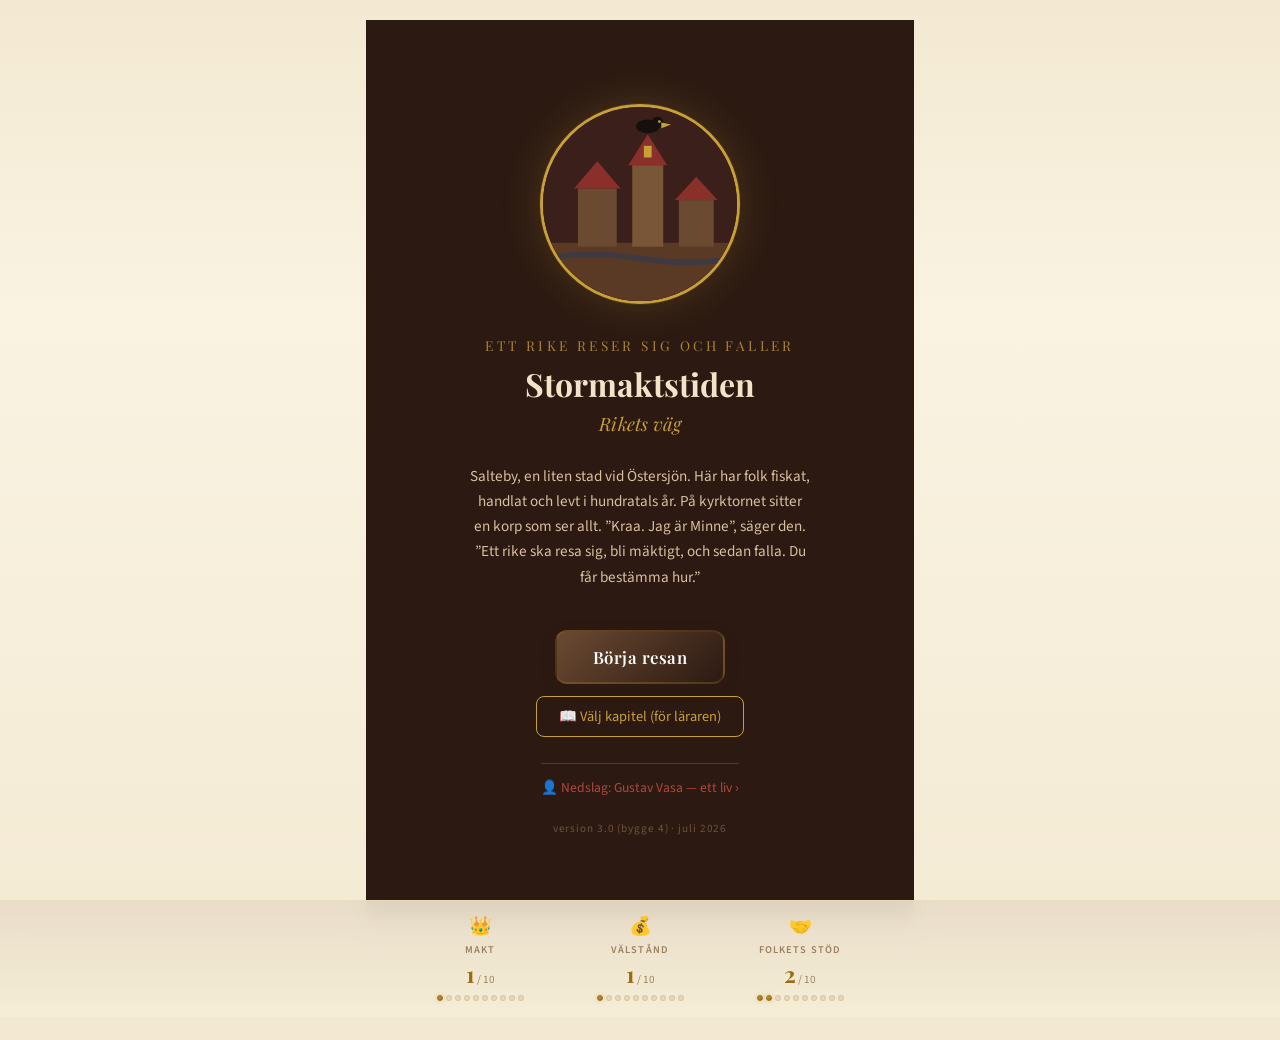
==== index.html @ e75ff9c8 "Speltest-feedback 1/2: ta bort minispels-resursbonus (fixar att man kunde maxa allt) + ta bort Avtry" ====
<!DOCTYPE html>
<html lang="sv">
<head>
<meta charset="UTF-8">
<meta name="viewport" content="width=device-width, initial-scale=1.0, maximum-scale=1.0, user-scalable=no">
<title>Stormaktstiden &mdash; Rikets v&auml;g</title>

<link rel="preconnect" href="https://fonts.googleapis.com">
<link rel="preconnect" href="https://fonts.gstatic.com" crossorigin>
<link href="https://fonts.googleapis.com/css2?family=Playfair+Display:ital,wght@0,400;0,600;0,700;1,400&family=Source+Sans+3:ital,wght@0,300;0,400;0,600;0,700;1,400&family=Caveat:wght@400;500;600;700&display=swap" rel="stylesheet">

<style>
/* ============================================
   CSS CUSTOM PROPERTIES
   ============================================ */
:root {
  --parchment: #f3e9d2;
  --parchment-light: #faf3e2;
  --parchment-dark: #e6d8ba;
  --gold: #9a6b12;
  --gold-light: #c8a038;
  --copper: #8b2f2a;
  --copper-light: #b0473f;
  --moss: #3a5a34;
  --moss-light: #567d4a;
  --navy: #3a1f1a;
  --navy-light: #5a2f28;
  --brown-dark: #2c1a12;
  --brown-medium: #6b4a32;
  --brown-light: #9a8060;
  --card-bg: rgba(255, 255, 255, 0.45);
  --card-border: rgba(90, 47, 40, 0.18);
  --shadow-soft: rgba(44, 26, 18, 0.08);
  --shadow-medium: rgba(44, 26, 18, 0.15);
  --font-headline: 'Playfair Display', Georgia, serif;
  --font-body: 'Source Sans 3', 'Segoe UI', sans-serif;
}

/* ============================================
   GLOBAL RESET & BASE
   ============================================ */
*, *::before, *::after { box-sizing: border-box; margin: 0; padding: 0; }
html { scroll-behavior: smooth; }
body {
  font-family: var(--font-body);
  background: linear-gradient(180deg, var(--parchment) 0%, var(--parchment-light) 30%, var(--parchment) 100%);
  min-height: 100vh;
  color: var(--brown-dark);
  -webkit-font-smoothing: antialiased;
  overflow-x: hidden;
}

/* ============================================
   PROGRESS BAR
   ============================================ */
.progress-bar {
  position: fixed;
  top: 0;
  left: 0;
  height: 4px;
  background: linear-gradient(to right, var(--moss), var(--gold), var(--copper));
  z-index: 100;
  transition: width 0.6s cubic-bezier(0.25, 1, 0.5, 1);
  box-shadow: 0 0 8px rgba(139, 105, 20, 0.3);
}

/* ============================================
   PAGE TURN OVERLAY
   ============================================ */
.page-turn-overlay {
  position: fixed; top: 0; left: 0; width: 100%; height: 100%;
  background: linear-gradient(135deg, var(--parchment-dark) 0%, var(--parchment) 50%, var(--parchment-light) 100%);
  z-index: 50; opacity: 0; pointer-events: none;
  transition: opacity 0.3s ease;
}
.page-turn-overlay.active { opacity: 1; pointer-events: all; }

/* ============================================
   GAME CONTAINER
   ============================================ */
.game-container {
  max-width: 580px;
  margin: 0 auto;
  padding: 20px 16px 120px;
  position: relative;
}

/* ============================================
   SCREENS
   ============================================ */
.screen {
  display: none; opacity: 0;
  transition: opacity 0.5s ease;
}
.screen.active { display: block; }
.screen.active.visible { opacity: 1; }

/* ============================================
   TITLE SCREEN
   ============================================ */
.title-screen { text-align: center; padding: 20px 0 40px; }
.title-icon { margin-bottom: 16px; }
.title-icon svg { max-width: 280px; height: auto; }
.title-ornament {
  width: 60px; height: 2px; margin: 12px auto;
  background: linear-gradient(to right, transparent, var(--gold), transparent);
}
.game-title {
  font-family: var(--font-headline); font-size: clamp(2.2rem, 8vw, 3.2rem);
  font-weight: 700; color: var(--brown-dark); letter-spacing: 0.04em; margin-bottom: 4px;
}
.game-subtitle {
  font-family: var(--font-headline); font-size: clamp(1rem, 3vw, 1.25rem);
  font-weight: 400; font-style: italic; color: var(--brown-medium); margin-bottom: 20px;
}
.chapter-label {
  font-family: var(--font-headline); font-size: 1.05rem; font-weight: 600;
  color: var(--gold); letter-spacing: 0.06em; margin-bottom: 6px;
}
.chapter-label-finale {
  font-family: var(--font-headline); font-size: 1.15rem; font-weight: 700;
  color: var(--gold); letter-spacing: 0.06em; margin-bottom: 6px;
}
.chapter-title-dramatic {
  font-family: var(--font-headline); font-size: clamp(1.3rem, 4vw, 1.7rem);
  font-weight: 700; color: var(--brown-dark); margin-bottom: 4px;
}
.chapter-year {
  font-family: var(--font-headline); font-size: 0.95rem; font-weight: 400;
  font-style: italic; color: var(--brown-light); margin-bottom: 16px;
}
.intro-text {
  font-size: 1rem; line-height: 1.75; color: var(--brown-medium);
  text-align: left; margin-bottom: 24px; padding: 0 4px;
}
.coop-badge {
  display: inline-flex; align-items: center; gap: 8px;
  background: rgba(45, 80, 22, 0.08); border: 1px solid rgba(45, 80, 22, 0.2);
  border-radius: 20px; padding: 6px 16px; font-size: 0.85rem;
  font-weight: 600; color: var(--moss);
  margin-bottom: 20px;
}

/* ============================================
   BUTTONS
   ============================================ */
.btn-primary {
  display: inline-block; font-family: var(--font-headline);
  font-size: 1.05rem; font-weight: 600; color: white;
  background: linear-gradient(135deg, var(--brown-medium) 0%, var(--brown-dark) 100%);
  border: 2px solid rgba(139, 105, 20, 0.3); border-radius: 12px;
  padding: 14px 36px; cursor: pointer; transition: all 0.3s ease;
  letter-spacing: 0.03em; box-shadow: 0 4px 16px var(--shadow-medium);
}
.btn-primary:hover { transform: translateY(-2px); box-shadow: 0 6px 24px var(--shadow-medium); border-color: var(--gold); }
.btn-primary:active { transform: translateY(0); }
.btn-somber {
  display: inline-block; font-family: var(--font-headline);
  font-size: 1rem; font-weight: 600; color: var(--parchment-light);
  background: linear-gradient(135deg, #3a2a1e 0%, #2c1810 100%);
  border: 1px solid rgba(139, 105, 20, 0.2); border-radius: 12px;
  padding: 14px 36px; cursor: pointer; transition: all 0.3s ease;
  letter-spacing: 0.04em; box-shadow: 0 4px 12px rgba(0, 0, 0, 0.15);
}
.btn-somber:hover { border-color: rgba(139, 105, 20, 0.4); transform: translateY(-2px); }
.btn-grand {
  display: inline-block; font-family: var(--font-headline);
  font-size: 1.1rem; font-weight: 700; color: white;
  background: linear-gradient(135deg, var(--gold) 0%, var(--copper) 50%, var(--gold) 100%);
  background-size: 200% 200%; border: 2px solid rgba(255, 255, 255, 0.2);
  border-radius: 14px; padding: 16px 40px; cursor: pointer;
  transition: all 0.3s ease; letter-spacing: 0.04em;
  box-shadow: 0 4px 20px rgba(139, 105, 20, 0.35);
  animation: shimmer 3s ease-in-out infinite;
}
@keyframes shimmer {
  0%, 100% { background-position: 0% 50%; }
  50% { background-position: 100% 50%; }
}
.btn-grand:hover { transform: translateY(-3px) scale(1.02); box-shadow: 0 8px 32px rgba(139, 105, 20, 0.45); }

/* ============================================
   NARRATIVE & FACT BOXES
   ============================================ */
.narrative-box { margin-bottom: 28px; }
.narrative-heading {
  font-family: var(--font-headline); font-size: clamp(1.3rem, 4vw, 1.6rem);
  font-weight: 600; color: var(--brown-dark); margin-bottom: 12px; line-height: 1.3;
}
.narrative-text { font-size: 1rem; line-height: 1.8; color: var(--brown-medium); }
.narrative-text p { margin-bottom: 14px; }
.narrative-text p:last-child { margin-bottom: 0; }

.fact-box {
  background: linear-gradient(135deg, rgba(26, 39, 68, 0.06) 0%, rgba(45, 63, 94, 0.06) 100%);
  border: 1px solid rgba(26, 39, 68, 0.15); border-radius: 12px;
  padding: 28px; margin-bottom: 32px; position: relative;
}
.fact-box::before {
  content: ''; position: absolute; top: 0; left: 0; right: 0; height: 3px;
  background: linear-gradient(to right, var(--navy), var(--navy-light), var(--navy));
  border-radius: 12px 12px 0 0;
}
.fact-icon { font-size: 1.8rem; margin-bottom: 10px; display: block; }
.fact-label { font-family: var(--font-headline); font-size: 1.1rem; font-weight: 600; color: var(--navy); margin-bottom: 10px; }
.fact-text { font-size: 0.95rem; color: var(--brown-medium); line-height: 1.75; }
.fact-text p { margin-bottom: 12px; }
.fact-text p:last-child { margin-bottom: 0; }
.fact-quote {
  font-family: var(--font-headline); font-size: 1.05rem; font-style: italic;
  color: var(--navy); text-align: center; padding: 16px 20px; margin: 16px 0;
  border-top: 1px solid rgba(26, 39, 68, 0.12); border-bottom: 1px solid rgba(26, 39, 68, 0.12);
  line-height: 1.6;
}

/* ============================================
   CHOICE CARDS
   ============================================ */
.choices-container { display: flex; flex-direction: column; gap: 16px; margin-bottom: 32px; }
.choice-card {
  background: var(--card-bg); border: 2px solid var(--card-border);
  border-radius: 12px; padding: 24px; cursor: pointer;
  transition: all 0.3s ease; position: relative; overflow: hidden;
}
.choice-card::after {
  content: ''; position: absolute; top: 0; left: 0; right: 0; bottom: 0;
  background: linear-gradient(135deg, rgba(139, 105, 20, 0.04) 0%, transparent 50%);
  opacity: 0; transition: opacity 0.3s ease; pointer-events: none;
}
.choice-card:hover { border-color: var(--gold); transform: translateY(-3px); box-shadow: 0 8px 28px var(--shadow-medium); }
.choice-card:hover::after { opacity: 1; }
.choice-card:active { transform: translateY(-1px); }
.choice-card.selected { border-color: var(--moss); background: rgba(45, 80, 22, 0.06); pointer-events: none; }
.choice-card.not-selected { opacity: 0.35; pointer-events: none; transform: scale(0.97); }
.choice-card.locked {
  opacity: 0.5; pointer-events: none; cursor: not-allowed;
  border-style: dashed; border-color: var(--brown-light);
  background: rgba(200, 190, 170, 0.25);
}
.choice-card.locked:hover { transform: none; box-shadow: none; border-color: var(--brown-light); }
.choice-card.locked .choice-card-number { background: linear-gradient(135deg, var(--brown-light), var(--brown-light)); }
.choice-req-label {
  display: flex; align-items: center; gap: 6px;
  margin-top: 10px; padding: 6px 12px;
  background: rgba(139, 105, 20, 0.08); border-radius: 8px;
  font-size: 0.82rem; font-weight: 600; color: var(--brown-light);
  font-family: var(--font-body);
}
.choice-card-number {
  display: inline-flex; align-items: center; justify-content: center;
  width: 30px; height: 30px;
  background: linear-gradient(135deg, var(--brown-medium), var(--brown-dark));
  color: white; font-family: var(--font-headline); font-size: 0.85rem;
  font-weight: 700; border-radius: 50%; margin-bottom: 12px;
}
.choice-card-title {
  font-family: var(--font-headline); font-size: 1.12rem; font-weight: 600;
  color: var(--brown-dark); margin-bottom: 8px; line-height: 1.3;
}
.choice-card-desc { font-size: 0.95rem; color: var(--brown-medium); line-height: 1.65; margin-bottom: 12px; }
.choice-card-quote {
  font-family: var(--font-headline); font-style: italic; font-size: 0.92rem;
  color: var(--brown-light); margin-bottom: 12px; padding-left: 14px;
  border-left: 2px solid var(--card-border);
}
.choice-card-effect { display: inline-flex; gap: 10px; flex-wrap: wrap; }
.effect-badge { font-size: 0.78rem; font-weight: 600; padding: 3px 10px; border-radius: 12px; letter-spacing: 0.02em; }
.effect-badge.positive { background: rgba(45, 80, 22, 0.12); color: var(--moss); }
.effect-badge.negative { background: rgba(180, 40, 40, 0.1); color: #8b2020; }
.effect-badge.neutral { background: rgba(139, 105, 20, 0.1); color: var(--gold); }
.effect-badge.special { background: rgba(139, 105, 20, 0.12); color: var(--gold); }

/* ============================================
   RESULT BOX
   ============================================ */
.result-box {
  background: linear-gradient(135deg, rgba(45, 80, 22, 0.06) 0%, rgba(139, 105, 20, 0.06) 100%);
  border: 1px solid rgba(45, 80, 22, 0.2); border-left: 4px solid var(--moss);
  border-radius: 0 12px 12px 0; padding: 20px 24px; margin-top: 20px;
  margin-bottom: 28px; display: none;
}
.result-box.visible { display: block; animation: slideIn 0.5s ease; }
@keyframes slideIn { from { opacity: 0; transform: translateX(-10px); } to { opacity: 1; transform: translateX(0); } }
.result-label {
  font-family: var(--font-headline); font-size: 0.85rem; font-weight: 600;
  color: var(--moss); text-transform: uppercase; letter-spacing: 0.1em; margin-bottom: 6px;
}
.result-text { font-size: 0.95rem; color: var(--brown-medium); line-height: 1.7; }

/* ============================================
   RESOURCE BAR
   ============================================ */
.resource-bar {
  position: fixed; bottom: 0; left: 0; right: 0;
  background: linear-gradient(180deg, rgba(232, 220, 200, 0.95), rgba(245, 237, 214, 0.98));
  backdrop-filter: blur(12px); -webkit-backdrop-filter: blur(12px);
  border-top: 1px solid rgba(139, 105, 20, 0.12); padding: 12px 16px 16px;
  z-index: 40; transform: translateY(100%); transition: transform 0.4s ease;
}
.resource-bar-inner { display: flex; justify-content: center; gap: 20px; max-width: 460px; margin: 0 auto; }
[id$="-minigame-v2-continue"] { margin-bottom: 110px; }
#ch6-newspaperContinue { margin-bottom: 110px; }
.resource-item { display: flex; flex-direction: column; align-items: center; gap: 2px; flex: 1; min-width: 60px; }
.resource-icon { font-size: 1.15rem; margin-bottom: 1px; }
.resource-label {
  font-size: 0.65rem; font-weight: 600; text-transform: uppercase;
  letter-spacing: 0.1em; color: var(--brown-light);
}
.resource-value-container { display: flex; align-items: baseline; gap: 2px; }
.resource-value {
  font-family: var(--font-headline); font-size: 1.4rem; font-weight: 700;
  color: var(--gold); transition: all 0.3s ease;
}
.resource-max { font-size: 0.7rem; color: var(--brown-light); }
.resource-bar-dots { display: flex; gap: 3px; margin-top: 4px; }
.resource-dot {
  width: 6px; height: 6px; border-radius: 50%;
  background: var(--parchment-dark); border: 1px solid rgba(139, 105, 20, 0.15);
  transition: all 0.3s ease;
}
.resource-dot.filled {
  background: linear-gradient(135deg, var(--gold-light), var(--gold));
  border-color: var(--gold); box-shadow: 0 0 4px rgba(139, 105, 20, 0.3);
}
.resource-change-indicator {
  position: fixed; font-family: var(--font-headline); font-size: 1.1rem;
  font-weight: 700; pointer-events: none; z-index: 60;
  animation: floatUp 1.2s ease-out forwards;
}
.resource-change-indicator.positive { color: var(--moss); }
.resource-change-indicator.negative { color: #8b2020; }
@keyframes floatUp { 0% { opacity: 1; transform: translateY(0); } 100% { opacity: 0; transform: translateY(-40px); } }
.resource-value.bump-up { animation: bumpUp 0.5s ease; }
.resource-value.bump-down { animation: bumpDown 0.5s ease; }
@keyframes bumpUp { 0% { transform: scale(1); } 40% { transform: scale(1.3); color: var(--moss); } 100% { transform: scale(1); } }
@keyframes bumpDown { 0% { transform: scale(1); } 40% { transform: scale(0.8); color: #8b2020; } 100% { transform: scale(1); } }

/* ============================================
   HOW TO PLAY
   ============================================ */
.how-to-play-grid { display: flex; flex-direction: column; gap: 16px; margin: 24px 0; }
.htp-item {
  display: flex; align-items: flex-start; gap: 16px;
  background: var(--card-bg); border: 1px solid var(--card-border);
  border-radius: 12px; padding: 16px 20px;
}
.htp-icon { font-size: 1.4rem; flex-shrink: 0; margin-top: 2px; }
.htp-text { flex: 1; }
.htp-title { font-family: var(--font-headline); font-size: 0.95rem; font-weight: 600; color: var(--brown-dark); margin-bottom: 4px; }
.htp-desc { font-size: 0.88rem; color: var(--brown-medium); line-height: 1.55; }

/* ============================================
   DISCUSSION & LESSON BOXES
   ============================================ */
.discussion-box {
  background: linear-gradient(135deg, rgba(184, 115, 51, 0.08) 0%, rgba(139, 105, 20, 0.08) 100%);
  border: 2px dashed var(--copper-light); border-radius: 12px;
  padding: 28px; margin: 28px 0; text-align: center;
}
.discussion-icon { font-size: 1.6rem; margin-bottom: 8px; display: block; }
.discussion-label { font-family: var(--font-headline); font-size: 1rem; font-weight: 600; color: var(--copper); margin-bottom: 10px; }
.discussion-text { font-size: 0.98rem; color: var(--brown-medium); line-height: 1.7; font-style: italic; }
.lesson-box {
  background: var(--card-bg); border: 1px solid var(--card-border);
  border-radius: 12px; padding: 24px 28px; margin: 24px 0; text-align: center;
}
.lesson-label {
  font-family: var(--font-headline); font-size: 0.8rem; font-weight: 600;
  text-transform: uppercase; letter-spacing: 0.12em; color: var(--gold); margin-bottom: 8px;
}
.lesson-text { font-size: 1rem; color: var(--brown-medium); line-height: 1.6; }

/* ============================================
   DIVIDER & SCENE ILLUSTRATION
   ============================================ */
.divider {
  width: 80px; height: 2px;
  background: linear-gradient(to right, transparent, var(--gold), transparent);
  margin: 20px auto;
}
.divider-wide {
  width: 160px; height: 2px;
  background: linear-gradient(to right, transparent, var(--gold), var(--copper), var(--gold), transparent);
  margin: 28px auto;
}
.scene-illustration { text-align: center; margin: 16px 0 24px; }
.scene-illustration svg { max-width: 100%; height: auto; }

/* ============================================
   FINAL SUMMARY (per-chapter conclusion)
   ============================================ */
.final-resources { display: flex; justify-content: center; gap: 24px; flex-wrap: wrap; margin: 24px 0; }
.final-resource-item {
  display: flex; flex-direction: column; align-items: center; gap: 4px;
  background: var(--card-bg); border: 1px solid var(--card-border);
  border-radius: 12px; padding: 16px 24px; min-width: 110px;
}
.final-resource-icon { font-size: 1.8rem; }
.final-resource-label { font-size: 0.75rem; font-weight: 600; text-transform: uppercase; letter-spacing: 0.1em; color: var(--brown-light); }
.final-resource-value { font-family: var(--font-headline); font-size: 2rem; font-weight: 700; color: var(--gold); }

/* ============================================
   CELEBRATION / CONFETTI
   ============================================ */
.celebration-text {
  font-family: var(--font-headline); font-size: clamp(1.4rem, 4vw, 1.8rem);
  font-weight: 700; color: var(--gold); text-align: center; margin: 20px 0;
}
.teaser-text {
  text-align: center; font-size: 0.95rem; color: var(--brown-light);
  font-style: italic; margin-top: 20px; padding-bottom: 20px;
}
.confetti-container {
  position: fixed; top: 0; left: 0; width: 100%; height: 100%;
  pointer-events: none; z-index: 1000; overflow: hidden;
}
.confetti-piece {
  position: absolute; width: 10px; height: 10px; top: -10px;
  animation: confettiFall linear forwards;
}
@keyframes confettiFall {
  0% { transform: translateY(0) rotate(0deg); opacity: 1; }
  80% { opacity: 1; }
  100% { transform: translateY(100vh) rotate(720deg); opacity: 0; }
}

/* ============================================
   CH2: CHEMISTRY MINI-GAME
   ============================================ */
.chemistry-lab { text-align: center; margin: 20px 0; }
.beaker-container { position: relative; display: inline-block; margin: 20px 0; }
.beaker-svg { width: 120px; height: 160px; }
.ingredients-shelf { display: flex; justify-content: center; gap: 12px; flex-wrap: wrap; margin: 16px 0; }
.ingredient-bottle {
  display: flex; flex-direction: column; align-items: center; gap: 4px;
  padding: 12px 16px; background: var(--card-bg); border: 2px solid var(--card-border);
  border-radius: 10px; cursor: pointer; transition: all 0.2s ease;
  min-width: 70px; user-select: none; -webkit-user-select: none;
}
.ingredient-bottle:hover { border-color: var(--gold); transform: translateY(-2px); }
.ingredient-bottle.used { opacity: 0.3; pointer-events: none; }
.ingredient-bottle.correct { border-color: var(--moss); background: rgba(45, 80, 22, 0.08); }
.ingredient-bottle.wrong { border-color: #c44; background: rgba(200, 60, 60, 0.08); animation: shake 0.4s ease; }
@keyframes shake { 0%,100% { transform: translateX(0); } 25% { transform: translateX(-5px); } 75% { transform: translateX(5px); } }
.ingredient-icon { font-size: 1.5rem; }
.ingredient-label { font-size: 0.7rem; font-weight: 600; color: var(--brown-medium); text-transform: uppercase; }
.chem-feedback { text-align: center; font-size: 0.9rem; color: var(--brown-medium); margin: 12px 0; min-height: 24px; font-style: italic; }
.chem-progress { display: flex; justify-content: center; gap: 8px; margin: 12px 0; }
.chem-step {
  width: 28px; height: 28px; border-radius: 50%;
  background: var(--parchment-dark); border: 2px solid var(--card-border);
  display: flex; align-items: center; justify-content: center;
  font-size: 0.75rem; font-weight: 700; color: var(--brown-light);
  transition: all 0.3s ease;
}
.chem-step.completed { background: var(--moss); border-color: var(--moss); color: white; }
.chem-step.current { border-color: var(--gold); box-shadow: 0 0 0 3px rgba(139, 105, 20, 0.2); }

/* ============================================
   CH3: STABILIZATION MINI-GAME & EXPLOSION
   ============================================ */
.stabilize-gauge { position: relative; width: 100%; max-width: 400px; margin: 20px auto; height: 50px; }
.gauge-bar {
  width: 100%; height: 30px; background: var(--parchment-dark);
  border: 2px solid var(--card-border); border-radius: 15px;
  overflow: hidden; position: relative;
}
.gauge-zone-safe {
  position: absolute; top: 0; height: 100%;
  background: rgba(45, 80, 22, 0.2); border-left: 2px solid var(--moss); border-right: 2px solid var(--moss);
}
.gauge-needle {
  position: absolute; top: -5px; width: 4px; height: 40px;
  background: var(--copper); border-radius: 2px;
  transition: none;
}
.gauge-needle.stopped { transition: left 0.3s ease; }
.stabilize-btn {
  display: block; margin: 16px auto 0; font-family: var(--font-headline);
  font-size: 1.1rem; font-weight: 700; color: white;
  background: linear-gradient(135deg, #c44, #a33); border: none;
  border-radius: 12px; padding: 14px 40px; cursor: pointer;
  transition: all 0.2s ease;
}
.stabilize-btn:hover { transform: scale(1.05); }
.stabilize-btn:active { transform: scale(0.98); }

/* Explosion effects */
@keyframes screenShake {
  0%, 100% { transform: translate(0); }
  10% { transform: translate(-8px, 4px); }
  20% { transform: translate(8px, -4px); }
  30% { transform: translate(-6px, 2px); }
  40% { transform: translate(6px, -2px); }
  50% { transform: translate(-4px, 3px); }
  60% { transform: translate(4px, -1px); }
  70% { transform: translate(-2px, 1px); }
  80% { transform: translate(2px, -1px); }
}
.screen-shake { animation: screenShake 0.6s ease; }
.explosion-flash {
  position: fixed; top: 0; left: 0; width: 100%; height: 100%;
  z-index: 999; pointer-events: none;
  animation: flashEffect 0.8s ease-out forwards;
}
@keyframes flashEffect {
  0% { background: rgba(255, 200, 50, 0.9); }
  30% { background: rgba(255, 100, 20, 0.5); }
  100% { background: transparent; }
}

/* ============================================
   CH4: DYNAMITE MIXING MINI-GAME
   ============================================ */
.mixing-container { text-align: center; margin: 20px 0; }
.mixing-sliders { display: flex; flex-direction: column; gap: 16px; margin: 20px 0; max-width: 380px; margin-left: auto; margin-right: auto; }
.slider-group { display: flex; align-items: center; gap: 12px; }
.slider-label {
  font-family: var(--font-headline); font-size: 0.85rem; font-weight: 600;
  color: var(--brown-medium); min-width: 100px; text-align: right;
}
.slider-input { flex: 1; -webkit-appearance: none; height: 8px; border-radius: 4px; background: var(--parchment-dark); outline: none; }
.slider-input::-webkit-slider-thumb {
  -webkit-appearance: none; width: 20px; height: 20px; border-radius: 50%;
  background: linear-gradient(135deg, var(--gold-light), var(--gold));
  cursor: pointer; box-shadow: 0 2px 6px var(--shadow-medium);
}
.slider-value { font-family: var(--font-headline); font-size: 1rem; font-weight: 700; color: var(--gold); min-width: 40px; }
.mixing-total {
  text-align: center; font-family: var(--font-headline); font-size: 1.1rem;
  color: var(--brown-medium); margin: 16px 0;
}
.mixing-result-bar {
  width: 100%; max-width: 380px; height: 20px; background: var(--parchment-dark);
  border: 2px solid var(--card-border); border-radius: 10px;
  margin: 12px auto; overflow: hidden; position: relative;
}
.mixing-result-fill { height: 100%; border-radius: 8px; transition: width 0.5s ease, background 0.5s ease; }

/* ============================================
   CH5: FACTORY LOGISTICS MINI-GAME
   ============================================ */
.minigame-wrapper { position: relative; margin-bottom: 28px; }
.minigame-header { text-align: center; margin-bottom: 16px; }
.minigame-title { font-family: var(--font-headline); font-size: 1.3rem; font-weight: 700; color: var(--brown-dark); margin-bottom: 4px; }
.minigame-subtitle { font-size: 0.9rem; color: var(--brown-medium); }
.minigame-timer-bar { width: 100%; height: 8px; background: var(--parchment-dark); border-radius: 4px; margin-bottom: 12px; overflow: hidden; }
.minigame-timer-fill { height: 100%; background: linear-gradient(to right, var(--moss), var(--gold)); border-radius: 4px; transition: width 0.3s linear; width: 100%; }
.minigame-timer-fill.warning { background: linear-gradient(to right, #c44, #e85a5a); }
.minigame-score { text-align: center; font-family: var(--font-headline); font-size: 1rem; color: var(--gold); margin-bottom: 12px; }
.minigame-round-label { text-align: center; font-size: 0.85rem; color: var(--brown-light); margin-bottom: 16px; font-weight: 500; }
.europe-map-container { position: relative; width: 100%; max-width: 500px; margin: 0 auto; aspect-ratio: 5 / 3.5; background: var(--card-bg); border: 2px solid var(--card-border); border-radius: 12px; overflow: hidden; }
.europe-map-container svg { width: 100%; height: 100%; }
.factory-dot { cursor: pointer; transition: transform 0.2s ease, filter 0.2s ease; }
.factory-dot:hover { transform: scale(1.15); filter: brightness(1.2); }
.factory-dot.correct { animation: factoryCorrect 0.6s ease; }
.factory-dot.wrong { animation: factoryWrong 0.5s ease; }
@keyframes factoryCorrect { 0% { transform: scale(1); } 50% { transform: scale(1.4); } 100% { transform: scale(1); } }
@keyframes factoryWrong { 0%, 100% { transform: translateX(0); } 20% { transform: translateX(-5px); } 40% { transform: translateX(5px); } 60% { transform: translateX(-3px); } 80% { transform: translateX(3px); } }
.shipment-tray { display: flex; justify-content: center; gap: 16px; margin-top: 16px; min-height: 70px; align-items: center; flex-wrap: wrap; }
.shipment-crate {
  display: flex; flex-direction: column; align-items: center; gap: 4px;
  padding: 10px 14px; background: var(--card-bg); border: 2px solid var(--card-border);
  border-radius: 10px; cursor: pointer; transition: all 0.2s ease;
  min-width: 72px; user-select: none; -webkit-user-select: none;
}
.shipment-crate:hover { border-color: var(--gold); transform: translateY(-2px); box-shadow: 0 4px 12px var(--shadow-soft); }
.shipment-crate.selected-crate { border-color: var(--copper); background: rgba(184, 115, 51, 0.1); box-shadow: 0 0 0 3px rgba(184, 115, 51, 0.2); transform: translateY(-3px); }
.shipment-crate.delivered { opacity: 0.3; pointer-events: none; transform: scale(0.9); }
.shipment-crate-icon { font-size: 1.6rem; }
.shipment-crate-label { font-size: 0.7rem; font-weight: 600; color: var(--brown-medium); text-transform: uppercase; letter-spacing: 0.05em; }
.factory-need-icon { font-size: 1rem; pointer-events: none; }
.factory-label-text { font-family: var(--font-body); font-size: 8px; fill: var(--brown-medium); pointer-events: none; font-weight: 600; }

/* CH5 Simplified Mini-game */
.ch5-order-card {
  background: var(--card-bg); border: 2px solid var(--card-border); border-radius: 12px;
  padding: 20px; text-align: center; margin-bottom: 20px;
  box-shadow: 0 2px 8px var(--shadow-soft);
}
.ch5-order-icon { font-size: 2rem; margin-bottom: 8px; }
.ch5-order-text { font-family: var(--font-headline); font-size: 1.1rem; color: var(--brown-dark); line-height: 1.4; }
.ch5-city-grid {
  display: grid; grid-template-columns: 1fr 1fr; gap: 12px; margin-bottom: 16px;
}
.ch5-city-grid button:last-child { grid-column: 1 / -1; max-width: 200px; justify-self: center; }
.ch5-city-btn {
  font-family: var(--font-headline); font-size: 1rem; font-weight: 600;
  color: var(--brown-dark); background: var(--card-bg);
  border: 2px solid var(--card-border); border-radius: 12px;
  padding: 14px 12px; cursor: pointer; transition: all 0.2s ease;
  line-height: 1.3;
}
.ch5-city-btn small { font-family: var(--font-body); font-size: 0.75rem; font-weight: 400; color: var(--brown-light); }
.ch5-city-btn:hover { border-color: var(--gold); transform: translateY(-2px); box-shadow: 0 4px 12px var(--shadow-soft); }
.ch5-city-btn.ch5-correct { border-color: var(--moss); background: rgba(45, 80, 22, 0.1); }
.ch5-city-btn.ch5-wrong { border-color: #c44; background: rgba(204, 68, 68, 0.08); }
.ch5-feedback {
  text-align: center; font-size: 0.95rem; color: var(--brown-medium);
  min-height: 24px; margin-bottom: 12px; font-style: italic;
}
.minigame-instructions { text-align: center; font-size: 0.88rem; color: var(--brown-light); margin-top: 12px; font-style: italic; line-height: 1.5; }
.minigame-result { text-align: center; padding: 24px; display: none; }
.minigame-result.visible { display: block; animation: slideIn 0.5s ease; }
.minigame-result-score { font-family: var(--font-headline); font-size: 2.5rem; font-weight: 700; color: var(--gold); margin-bottom: 8px; }
.minigame-result-text { font-size: 1rem; color: var(--brown-medium); line-height: 1.6; margin-bottom: 16px; }
.smoke-particle {
  position: absolute; width: 8px; height: 8px; border-radius: 50%;
  background: rgba(90, 58, 40, 0.15); pointer-events: none;
  animation: smokeRise 1.5s ease-out forwards;
}
@keyframes smokeRise { 0% { transform: translateY(0) scale(0.5); opacity: 0.4; } 100% { transform: translateY(-30px) scale(2); opacity: 0; } }

/* ============================================
   CH6: NEWSPAPER
   ============================================ */
.newspaper-wrapper { margin: 0 -4px; }
.newspaper {
  background: #f0e8d4; border: 1px solid #c8bfad; border-radius: 3px;
  padding: 28px 24px 24px; font-family: Georgia, 'Times New Roman', serif;
  position: relative; box-shadow: 2px 3px 12px rgba(0,0,0,0.08);
}
.newspaper::before {
  content: ''; position: absolute; top: 0; left: 0; right: 0; bottom: 0;
  background: repeating-linear-gradient(0deg, transparent, transparent 28px, rgba(0,0,0,0.015) 28px, rgba(0,0,0,0.015) 29px);
  pointer-events: none;
}
.newspaper-masthead { text-align: center; margin-bottom: 12px; }
.newspaper-name { font-size: 0.85rem; font-weight: 700; letter-spacing: 0.25em; text-transform: uppercase; color: #2c1810; }
.newspaper-date { font-size: 0.65rem; color: #8b7a62; font-style: italic; margin-top: 2px; }
.newspaper-rule { border: none; border-top: 2px solid #2c1810; margin: 8px 0; opacity: 0.3; }
.newspaper-headline {
  font-family: 'Playfair Display', Georgia, serif; font-size: clamp(1.4rem, 5vw, 1.9rem);
  font-weight: 700; text-align: center; color: #1a0e08; line-height: 1.2;
  letter-spacing: 0.03em; margin: 16px 0 8px; opacity: 0;
  transition: opacity 0.8s ease;
}
.newspaper-headline.visible { opacity: 1; }
.newspaper-headline.tremble { animation: tremble 0.4s ease; }
@keyframes tremble { 0%, 100% { transform: rotate(0); } 25% { transform: rotate(-0.5deg); } 75% { transform: rotate(0.5deg); } }
@keyframes heartbeat { 0%, 100% { transform: scale(1); } 14% { transform: scale(1.02); } 28% { transform: scale(1); } 42% { transform: scale(1.015); } 56% { transform: scale(1); } }
.newspaper-headline.pulse { animation: heartbeat 1.8s ease-in-out; }
.newspaper-translation {
  text-align: center; font-style: italic; font-size: 0.95rem;
  color: #5a3a28; margin: 6px 0 12px; opacity: 0;
  transition: opacity 1s ease;
}
.newspaper-translation.visible { opacity: 1; }
.newspaper-body {
  text-align: center; font-size: 0.92rem; color: #3a2a1e;
  line-height: 1.6; margin: 12px 0; font-style: italic;
  opacity: 0; transition: opacity 0.8s ease;
}
.newspaper-body.visible { opacity: 1; }
.newspaper-columns {
  display: flex; gap: 12px; margin-top: 16px; opacity: 0;
  transition: opacity 0.8s ease;
}
.newspaper-columns.visible { opacity: 1; }
.newspaper-col { flex: 1; font-size: 0.6rem; color: #8b7a62; line-height: 1.6; text-align: justify; column-count: 1; }

/* ============================================
   CH6: RADIO (1933)
   ============================================ */
.radio-wrapper { display:flex; flex-direction:column; align-items:center; margin: 8px 0; }
.radio-set {
  width: 300px; max-width: 92%; background: linear-gradient(160deg,#4a2f1c,#3a2417);
  border-radius: 18px 18px 12px 12px; padding: 22px 22px 18px;
  box-shadow: 0 10px 30px rgba(0,0,0,0.4), inset 0 2px 6px rgba(255,220,150,0.12);
  position: relative; border: 2px solid #5a3a22;
}
.radio-brand { text-align:center; font-family: var(--font-headline); font-size:0.7rem;
  letter-spacing:0.3em; color:#c9a86a; opacity:0.8; margin-bottom:10px; text-transform:uppercase; }
.radio-grille {
  height: 74px; border-radius: 10px; background:
    repeating-linear-gradient(90deg,#241610,#241610 4px,#3a2417 4px,#3a2417 8px);
  box-shadow: inset 0 2px 8px rgba(0,0,0,0.6); margin-bottom: 14px; position:relative; overflow:hidden;
}
.radio-eye {
  position:absolute; top:50%; left:50%; transform:translate(-50%,-50%);
  width:34px; height:34px; border-radius:50%; background:#0a1a0a;
  box-shadow: 0 0 2px #000;
}
.radio-eye::after {
  content:''; position:absolute; inset:5px; border-radius:50%;
  background: radial-gradient(circle, rgba(120,255,120,0.9) 0%, rgba(40,160,40,0.5) 60%, transparent 75%);
  transform: scale(var(--eye,0.35)); transition: transform 0.5s ease;
}
.radio-dial {
  background:#1c130c; border-radius:6px; padding:6px 10px; margin-bottom:14px;
  display:flex; align-items:center; justify-content:space-between;
  font-family: 'Courier New', monospace; font-size:0.62rem; color:#c9a86a;
  border:1px solid #5a3a22; letter-spacing:0.08em;
}
.radio-needle { color:#ff8a5a; font-weight:700; transition: all 0.4s ease; }
.radio-screen {
  min-height: 92px; width:300px; max-width:92%; margin: 4px 0 2px;
  background:#0d1626; border-radius:8px; padding:14px 16px;
  border:1px solid #24365e; color:#dbe8ff; font-family: Georgia, serif;
  text-align:center; line-height:1.5; position:relative;
}
.radio-static {
  font-family:'Courier New', monospace; color:#3a4a6b; letter-spacing:1px;
  font-size:0.8rem; word-break:break-all; opacity:0.7; transition: opacity 0.4s ease;
}
.radio-line { opacity:0; transition: opacity 0.7s ease; margin: 2px 0; }
.radio-line.visible { opacity:1; }
.radio-line .de { color:#f5f8ff; font-weight:600; }
.radio-line .sv { color:#9fb4d8; font-style:italic; font-size:0.9em; }
.radio-knob {
  margin-top:16px; width:64px; height:64px; border-radius:50%;
  background: radial-gradient(circle at 35% 30%, #6a4a2c, #2a1a10);
  border:3px solid #5a3a22; box-shadow: 0 4px 10px rgba(0,0,0,0.4);
  cursor:pointer; position:relative; touch-action:manipulation;
  display:flex; align-items:center; justify-content:center;
}
.radio-knob::after { content:''; position:absolute; top:8px; width:4px; height:20px;
  background:#c9a86a; border-radius:2px; transform-origin:50% 24px;
  transform: rotate(var(--knob,0deg)); transition: transform 0.4s ease; }
.radio-knob-label { text-align:center; font-size:0.78rem; color:var(--brown-light);
  font-style:italic; margin-top:8px; }
.screen-shake { animation: screenShake 0.5s ease; }

/* Reveal box */
.reveal-box {
  background: linear-gradient(135deg, rgba(44, 24, 16, 0.04) 0%, rgba(26, 39, 68, 0.04) 100%);
  border: 1px solid rgba(44, 24, 16, 0.12); border-left: 4px solid var(--brown-medium);
  border-radius: 0 12px 12px 0; padding: 24px; margin-top: 24px;
  opacity: 0; transform: translateY(10px);
  transition: opacity 0.8s ease, transform 0.8s ease;
}
.reveal-box.visible { opacity: 1; transform: translateY(0); }
.reveal-text { font-size: 1.02rem; line-height: 1.75; color: var(--brown-dark); font-style: italic; }

/* Golden sparkles (ch6 subdued celebration) */
.sparkle-piece {
  position: absolute; top: -10px; border-radius: 50%;
  animation: sparkleFall linear forwards; pointer-events: none;
}
@keyframes sparkleFall {
  0% { transform: translateY(0) scale(0); opacity: 0; }
  15% { transform: translateY(8vh) scale(1); opacity: 0.9; }
  50% { opacity: 0.7; }
  100% { transform: translateY(100vh) scale(0.3); opacity: 0; }
}
@keyframes sparkleGlow {
  0%, 100% { box-shadow: 0 0 4px rgba(196, 155, 42, 0.4); }
  50% { box-shadow: 0 0 12px rgba(196, 155, 42, 0.8); }
}

/* Reflection moment */
.reflection-moment { text-align: center; padding: 40px 20px; opacity: 0; transition: opacity 1.2s ease; }
.reflection-moment.visible { opacity: 1; }
.reflection-dots {
  font-family: var(--font-headline); font-size: 1.5rem; color: var(--brown-light);
  letter-spacing: 0.3em; margin-bottom: 24px; opacity: 0;
  animation: dotsAppear 2s ease forwards;
}
@keyframes dotsAppear { 0% { opacity: 0; } 50% { opacity: 0.3; } 100% { opacity: 0.6; } }
.reflection-text {
  font-family: var(--font-headline); font-size: 1.05rem; font-style: italic;
  color: var(--brown-medium); line-height: 1.7; max-width: 460px; margin: 0 auto;
}

/* ============================================
   CH7: MEDAL SELECTION GRID
   ============================================ */
.medal-grid { display: grid; grid-template-columns: repeat(3, 1fr); gap: 16px; margin: 24px 0; max-width: 480px; margin-left: auto; margin-right: auto; }
@media (max-width: 420px) { .medal-grid { grid-template-columns: repeat(2, 1fr); gap: 12px; } }
.medal-card {
  display: flex; flex-direction: column; align-items: center; justify-content: center;
  aspect-ratio: 1;
  background: radial-gradient(ellipse at 30% 30%, #e8d080, #c49b2a 40%, #8b6914 80%, #6b5010);
  border: 3px solid #a08030; border-radius: 50%; cursor: pointer;
  transition: all 0.3s ease;
  box-shadow: 0 3px 12px rgba(107, 80, 16, 0.25), inset 0 1px 3px rgba(255, 255, 255, 0.3);
  position: relative; padding: 12px 8px;
  user-select: none; -webkit-user-select: none; -webkit-tap-highlight-color: transparent;
}
.medal-card::before {
  content: ''; position: absolute; top: 6px; left: 6px; right: 6px; bottom: 6px;
  border: 1.5px solid rgba(255, 255, 255, 0.15); border-radius: 50%; pointer-events: none;
}
.medal-card:hover { transform: scale(1.06); box-shadow: 0 6px 24px rgba(107, 80, 16, 0.4), inset 0 1px 3px rgba(255, 255, 255, 0.3); }
.medal-card:active { transform: scale(0.98); }
.medal-card.medal-selected {
  border-color: #fff;
  box-shadow: 0 0 0 3px var(--moss), 0 6px 24px rgba(45, 80, 22, 0.35), inset 0 1px 3px rgba(255, 255, 255, 0.3);
  background: radial-gradient(ellipse at 30% 30%, #f0e090, #d4ab3a 40%, #9b7924 80%, #7b6020);
}
.medal-card.medal-selected::after {
  content: '\2713'; position: absolute; top: 6px; right: 8px;
  font-size: 0.85rem; font-weight: 700; color: var(--moss);
  background: rgba(255, 255, 255, 0.9); width: 20px; height: 20px;
  border-radius: 50%; display: flex; align-items: center; justify-content: center; line-height: 1;
}
.medal-card.medal-locked { opacity: 0.4; pointer-events: none; transform: scale(0.95); }
.medal-emoji { font-size: 1.8rem; line-height: 1; margin-bottom: 4px; filter: drop-shadow(0 1px 2px rgba(0,0,0,0.2)); }
.medal-name {
  font-family: var(--font-headline); font-size: 0.7rem; font-weight: 600;
  color: #fff; text-align: center; text-shadow: 0 1px 2px rgba(0, 0, 0, 0.4);
  letter-spacing: 0.02em; line-height: 1.2;
}
.medal-counter { text-align: center; font-family: var(--font-headline); font-size: 1.05rem; color: var(--brown-medium); margin: 16px 0; }
.medal-counter strong { color: var(--gold); font-size: 1.2rem; }
.medal-confirm-area { text-align: center; margin: 20px 0; }

/* ============================================
   CH7: TIMELINE (FINALE MONTAGE)
   ============================================ */
.timeline { position: relative; padding: 20px 0; margin: 24px 0; }
.timeline::before {
  content: ''; position: absolute; left: 20px; top: 0; bottom: 0; width: 2px;
  background: linear-gradient(to bottom, var(--gold), var(--copper), var(--gold));
}
.timeline-item {
  position: relative; padding-left: 50px; margin-bottom: 24px;
  opacity: 0; transform: translateX(-10px);
  transition: opacity 0.5s ease, transform 0.5s ease;
}
.timeline-item.visible { opacity: 1; transform: translateX(0); }
.timeline-dot {
  position: absolute; left: 13px; top: 4px; width: 16px; height: 16px;
  border-radius: 50%;
  background: linear-gradient(135deg, var(--gold), var(--copper));
  border: 2px solid var(--parchment); box-shadow: 0 0 0 2px var(--gold);
}
.timeline-year { font-family: var(--font-headline); font-size: 0.85rem; font-weight: 700; color: var(--gold); margin-bottom: 2px; }
.timeline-text { font-size: 0.9rem; color: var(--brown-medium); line-height: 1.55; }

/* ============================================
   CH7: FINALE SCORE
   ============================================ */
.finale-score-container {
  text-align: center; padding: 30px 20px; margin: 24px 0;
  background: linear-gradient(135deg, rgba(139, 105, 20, 0.06), rgba(184, 115, 51, 0.06));
  border: 1px solid rgba(139, 105, 20, 0.15); border-radius: 16px;
  position: relative; overflow: hidden;
}
.finale-score-container::before {
  content: ''; position: absolute; top: 0; left: 0; right: 0; height: 4px;
  background: linear-gradient(to right, var(--gold), var(--copper), var(--gold), var(--copper), var(--gold));
  border-radius: 16px 16px 0 0;
}
.finale-resources { display: flex; justify-content: center; gap: 14px; flex-wrap: wrap; margin: 20px 0 28px; }
.finale-resource-item {
  display: flex; flex-direction: column; align-items: center; gap: 4px;
  background: var(--card-bg); border: 1px solid var(--card-border);
  border-radius: 12px; padding: 14px 16px; min-width: 90px;
  transition: transform 0.3s ease, box-shadow 0.3s ease;
}
.finale-resource-item.revealed { transform: scale(1.05); box-shadow: 0 4px 16px var(--shadow-medium); }
.finale-resource-icon { font-size: 1.5rem; }
.finale-resource-label { font-size: 0.65rem; font-weight: 600; text-transform: uppercase; letter-spacing: 0.1em; color: var(--brown-light); }
.finale-resource-value { font-family: var(--font-headline); font-size: 1.8rem; font-weight: 700; color: var(--gold); transition: all 0.3s ease; }
.total-score-area { margin-top: 20px; padding-top: 20px; border-top: 2px solid rgba(139, 105, 20, 0.15); }
.total-label { font-family: var(--font-headline); font-size: 0.9rem; font-weight: 600; text-transform: uppercase; letter-spacing: 0.12em; color: var(--brown-light); margin-bottom: 8px; }
.total-value { font-family: var(--font-headline); font-size: 3.5rem; font-weight: 700; color: var(--gold); line-height: 1; margin-bottom: 4px; }
.total-max { font-size: 0.85rem; color: var(--brown-light); }

/* ============================================
   CH7: ENDING & ZOOM SCENE
   ============================================ */
.ending-title-box {
  text-align: center; padding: 32px 24px; margin: 28px 0;
  background: linear-gradient(135deg, rgba(139, 105, 20, 0.08), rgba(184, 115, 51, 0.06));
  border: 2px solid var(--gold); border-radius: 16px; position: relative;
}
.ending-rank { font-family: var(--font-headline); font-size: clamp(1.5rem, 5vw, 2.2rem); font-weight: 700; color: var(--gold); margin-bottom: 12px; line-height: 1.2; }
.ending-description { font-size: 1rem; line-height: 1.7; color: var(--brown-medium); max-width: 500px; margin: 0 auto; font-style: italic; }
.epilogue-text {
  font-family: var(--font-headline); font-size: 1.05rem; font-weight: 400; font-style: italic;
  color: var(--brown-medium); text-align: center; line-height: 1.8;
  max-width: 500px; margin: 0 auto; padding: 20px 0;
}
.zoom-scene { position: relative; width: 100%; max-width: 400px; margin: 0 auto 20px; overflow: hidden; border-radius: 12px; aspect-ratio: 16/10; }
.zoom-layer { position: absolute; top: 0; left: 0; width: 100%; height: 100%; transition: opacity 1.2s ease, transform 1.2s ease; }
.zoom-layer.hidden { opacity: 0; }
.zoom-layer.zoomed-out { transform: scale(0.6); opacity: 0; }
.zoom-layer.zoomed-in { transform: scale(1.4); opacity: 0; }
.death-scene { text-align: center; padding: 30px 0 10px; }
.death-date { font-family: var(--font-headline); font-size: 1rem; font-weight: 600; color: var(--brown-light); letter-spacing: 0.1em; margin-bottom: 12px; }
.death-text { font-family: var(--font-headline); font-size: clamp(1.1rem, 3.5vw, 1.4rem); font-weight: 400; font-style: italic; color: var(--brown-medium); line-height: 1.6; max-width: 480px; margin: 0 auto; }
.fact-list { list-style: none; padding: 0; margin: 12px 0; }
.fact-list li { padding: 8px 0 8px 24px; position: relative; font-size: 0.95rem; color: var(--brown-medium); line-height: 1.6; }
.fact-list li::before { content: '\2022'; position: absolute; left: 8px; color: var(--gold); font-weight: 700; }
.leaderboard-box {
  margin: 28px 0; padding: 28px 24px;
  background: linear-gradient(135deg, rgba(139, 105, 20, 0.06), rgba(45, 80, 22, 0.05));
  border: 2px solid var(--gold); border-radius: 16px;
}
.leaderboard-title {
  font-family: var(--font-headline); font-size: clamp(1.4rem, 4vw, 1.8rem);
  font-weight: 700; color: var(--brown-dark); text-align: center; margin-bottom: 14px;
}
.leaderboard-final-score {
  font-family: var(--font-headline); font-size: clamp(1.1rem, 3.5vw, 1.4rem);
  text-align: center; color: var(--gold); font-weight: 600; margin-bottom: 10px;
}
.leaderboard-final-score span { color: var(--brown-dark); font-weight: 700; }
.leaderboard-breakdown {
  display: flex; flex-wrap: wrap; justify-content: center; gap: 14px;
  margin-bottom: 22px; font-family: var(--font-headline); color: var(--brown-medium);
  font-size: 0.95rem;
}
.leaderboard-breakdown span { white-space: nowrap; }
.leaderboard-form { text-align: center; margin: 18px 0 8px; }
.leaderboard-label {
  display: block; font-family: var(--font-headline); color: var(--brown-medium);
  font-size: 0.95rem; margin-bottom: 8px;
}
.leaderboard-input {
  font-family: var(--font-headline); font-size: 1.05rem;
  padding: 10px 14px; width: min(280px, 90%);
  border: 1.5px solid var(--brown-light); border-radius: 8px;
  background: rgba(255, 252, 245, 0.85); color: var(--brown-dark);
  margin-bottom: 12px; text-align: center;
}
.leaderboard-input:focus { outline: none; border-color: var(--gold); }
.leaderboard-submit { margin-top: 4px; }
.leaderboard-error {
  margin-top: 12px; padding: 10px 14px;
  background: rgba(180, 60, 50, 0.08); border: 1px solid rgba(180, 60, 50, 0.4);
  color: #8b2a22; border-radius: 8px; font-size: 0.95rem;
}
.leaderboard-list-wrap { margin-top: 22px; }
.leaderboard-list-title {
  font-family: var(--font-headline); font-size: 1.15rem; font-weight: 600;
  color: var(--brown-dark); text-align: center; margin-bottom: 12px;
}
.leaderboard-list { display: flex; flex-direction: column; gap: 6px; }
.leaderboard-row {
  display: grid; grid-template-columns: 32px 1fr auto;
  align-items: center; gap: 10px;
  padding: 8px 12px; border-radius: 8px;
  background: rgba(255, 252, 245, 0.6);
  border: 1px solid rgba(139, 105, 20, 0.18);
  font-family: var(--font-headline);
}
.leaderboard-row.highlighted {
  background: linear-gradient(135deg, rgba(196, 155, 42, 0.22), rgba(139, 105, 20, 0.12));
  border-color: var(--gold); font-weight: 600;
}
.leaderboard-rank { color: var(--gold); font-weight: 700; text-align: center; }
.leaderboard-name { color: var(--brown-dark); overflow: hidden; text-overflow: ellipsis; white-space: nowrap; }
.leaderboard-score { color: var(--moss); font-weight: 600; }
.leaderboard-status {
  margin-top: 12px; text-align: center; font-style: italic;
  color: var(--brown-medium); font-size: 0.9rem;
}
.thank-you-area { text-align: center; padding: 30px 0; }
.thank-you-text { font-family: var(--font-headline); font-size: clamp(1.2rem, 4vw, 1.6rem); font-weight: 600; color: var(--brown-dark); margin-bottom: 6px; }
.thank-you-subtitle { font-family: var(--font-headline); font-size: 1rem; font-weight: 400; font-style: italic; color: var(--brown-medium); margin-bottom: 28px; }

/* ============================================
   RESPONSIVE
   ============================================ */
@media (max-width: 400px) {
  .resource-bar { padding: 8px 8px; }
  .resource-value { font-size: 1.1rem; }
  .resource-label { font-size: 0.55rem; }
  .game-container { padding: 16px 12px 130px; }
  .shipment-crate { min-width: 60px; padding: 8px 10px; }
  .shipment-crate-icon { font-size: 1.3rem; }
  .newspaper { padding: 20px 16px 18px; }
  .newspaper-headline { font-size: 1.2rem; }
  .medal-grid { gap: 10px; }
  .medal-emoji { font-size: 1.4rem; }
  .medal-name { font-size: 0.6rem; }
  .finale-resource-item { min-width: 75px; padding: 10px 12px; }
}

/* ============================================
   V2 ADDITIONS: Minigame containers, diary button, nmg styles
   ============================================ */
.minigame-v2-container {
  margin: 16px 0;
  min-height: 200px;
}

/* Nobel Minigames v2 shared styles */
.nmg-wrapper {
  text-align: center;
}
.nmg-title {
  font-family: var(--font-headline);
  font-size: 1.15rem;
  font-weight: 600;
  color: var(--brown-dark);
  margin-bottom: 4px;
}
.nmg-subtitle {
  font-family: var(--font-body);
  font-size: 0.9rem;
  color: var(--brown-medium);
  margin-bottom: 8px;
}
.nmg-instructions {
  font-family: var(--font-body);
  font-size: 0.85rem;
  color: var(--brown-light);
  line-height: 1.5;
  margin-bottom: 12px;
  padding: 8px 12px;
  background: rgba(232, 220, 200, 0.5);
  border-radius: 8px;
  text-align: left;
}
.nmg-status {
  font-family: var(--font-body);
  font-size: 0.85rem;
  font-weight: 600;
  color: var(--brown-medium);
  margin-bottom: 6px;
}
.nmg-progress-bar {
  height: 8px;
  background: var(--parchment-dark);
  border-radius: 4px;
  overflow: hidden;
  margin-bottom: 10px;
}
.nmg-progress-fill {
  height: 100%;
  border-radius: 4px;
  transition: width 0.3s ease, background 0.5s ease;
}
.nmg-score-display {
  font-family: var(--font-headline);
  font-size: 2rem;
  font-weight: 700;
  color: var(--gold);
  margin-bottom: 8px;
}
.nmg-result-text {
  font-family: var(--font-body);
  font-size: 0.95rem;
  line-height: 1.6;
  color: var(--brown-medium);
  margin-bottom: 12px;
}
.nmg-hidden {
  display: none !important;
}
.nmg-btn {
  font-family: var(--font-headline);
  font-size: 1rem;
  font-weight: 600;
  padding: 10px 28px;
  border: none;
  border-radius: 10px;
  cursor: pointer;
  transition: all 0.2s ease;
}
.nmg-btn-gold {
  color: white;
  background: linear-gradient(135deg, var(--gold) 0%, var(--copper) 100%);
  box-shadow: 0 3px 12px rgba(139, 105, 20, 0.3);
}
.nmg-btn-gold:hover {
  transform: translateY(-2px);
  box-shadow: 0 5px 18px rgba(139, 105, 20, 0.4);
}

/* Diary button on conclusion screens */
.diary-btn {
  display: inline-flex;
  align-items: center;
  gap: 8px;
  font-family: var(--font-headline);
  font-size: 0.95rem;
  font-weight: 600;
  color: var(--brown-medium);
  background: linear-gradient(135deg, rgba(139, 105, 20, 0.08) 0%, rgba(184, 115, 51, 0.08) 100%);
  border: 1.5px solid rgba(139, 105, 20, 0.25);
  border-radius: 10px;
  padding: 10px 22px;
  cursor: pointer;
  transition: all 0.3s ease;
  margin-top: 12px;
}
.diary-btn:hover {
  background: linear-gradient(135deg, rgba(139, 105, 20, 0.15) 0%, rgba(184, 115, 51, 0.15) 100%);
  border-color: var(--gold);
  transform: translateY(-1px);
  box-shadow: 0 3px 12px rgba(139, 105, 20, 0.15);
}

/* ─── P2: Visible choice consequences & chapter celebration ─── */
.resource-fly {
  position: fixed; z-index: 950; font-size: 24px; pointer-events: none;
  transition: transform 0.75s cubic-bezier(0.25, 0.46, 0.45, 0.94), opacity 0.75s ease;
  will-change: transform, opacity;
  filter: drop-shadow(0 2px 4px rgba(44, 24, 16, 0.3));
}
.celebrate-pop {
  animation: celebratePop 0.8s cubic-bezier(0.34, 1.56, 0.64, 1) both;
}
/* When the listen button is visible, push screen content below it so
   it never covers the heading */
body.narrator-on .screen.active { padding-top: 46px; }
@keyframes celebratePop {
  0%   { transform: scale(0.2) rotate(-8deg); opacity: 0; }
  60%  { transform: scale(1.18) rotate(3deg); opacity: 1; }
  100% { transform: scale(1) rotate(0deg); opacity: 1; }
}
.star-burst-piece {
  position: fixed; z-index: 940; font-size: 22px; pointer-events: none;
  transition: transform 1.1s cubic-bezier(0.16, 1, 0.3, 1), opacity 1.1s ease;
  will-change: transform, opacity;
}

/* ─── P2: Nobelkatten (maskot) + HUD-knapp för samlarboken ─── */
#nobel-katt {
  position: fixed; left: 10px; bottom: 118px; z-index: 190;
  width: 46px; height: 46px; border-radius: 50%;
  background: var(--parchment, #f5edd6);
  border: 1.5px solid var(--gold, #8b6914);
  box-shadow: 0 2px 8px rgba(44, 24, 16, 0.15);
  display: none; align-items: center; justify-content: center;
  font-size: 26px; cursor: pointer; user-select: none;
  animation: katt-bob 3.2s ease-in-out infinite;
}
@keyframes katt-bob { 0%, 100% { transform: translateY(0); } 50% { transform: translateY(-3px); } }
#nobel-katt.wiggle { animation: katt-wiggle 0.5s ease; }
@keyframes katt-wiggle {
  0%, 100% { transform: rotate(0); }
  25% { transform: rotate(-12deg) scale(1.12); }
  75% { transform: rotate(10deg) scale(1.08); }
}
#nobel-katt-bubble {
  position: fixed; left: 14px; bottom: 172px; z-index: 191;
  background: var(--parchment-light, #faf6ea);
  border: 1.5px solid var(--copper, #b87333);
  border-radius: 12px 12px 12px 2px;
  padding: 6px 12px;
  font-family: var(--font-body, sans-serif); font-size: 0.85rem; font-weight: 600;
  color: var(--brown-dark, #2c1810);
  opacity: 0; transform: translateY(6px);
  transition: opacity 0.25s ease, transform 0.25s ease;
  pointer-events: none;
}
#nobel-katt-bubble.show { opacity: 1; transform: translateY(0); }
#nobel-sticker-btn {
  position: fixed; top: 56px; right: 12px; z-index: 200;
  width: 36px; height: 36px; border-radius: 50%;
  background: var(--parchment, #f5edd6);
  border: 1.5px solid var(--gold, #8b6914);
  box-shadow: 0 2px 8px rgba(44, 24, 16, 0.12);
  display: none; align-items: center; justify-content: center;
  font-size: 18px; cursor: pointer;
  transition: all 0.2s ease;
}
#nobel-sticker-btn:hover { transform: scale(1.08); border-color: var(--copper, #b87333); }
.sticker-diploma {
  margin-top: 14px; padding: 12px;
  border: 2px solid var(--gold); border-radius: 10px;
  background: linear-gradient(135deg, rgba(196,155,42,0.14), rgba(196,155,42,0.05));
  text-align: center;
  font-family: var(--font-headline); font-weight: 700; color: var(--brown-dark);
}

/* ─── P2: Sticker collection (samlarboken) ─── */
.sticker-overlay {
  position: fixed; inset: 0; z-index: 1200;
  display: flex; align-items: center; justify-content: center;
  background: rgba(20, 12, 8, 0.62);
  opacity: 0; transition: opacity 0.3s ease;
  padding: 20px;
}
.sticker-overlay.visible { opacity: 1; }
.sticker-unlock-card {
  background: linear-gradient(168deg, var(--parchment-light, #faf6ea) 0%, var(--parchment, #f5edd6) 100%);
  border: 2.5px solid var(--gold);
  border-radius: 16px;
  padding: 28px 40px 24px;
  text-align: center;
  box-shadow: 0 12px 48px rgba(0, 0, 0, 0.5);
  cursor: pointer;
}
.sticker-unlock-label {
  font-family: var(--font-headline); font-size: 0.85rem; letter-spacing: 0.16em;
  text-transform: uppercase; color: var(--copper); margin-bottom: 10px;
}
.sticker-unlock-emoji { font-size: 64px; line-height: 1.2; filter: drop-shadow(0 3px 6px rgba(44,24,16,0.3)); }
.sticker-unlock-name {
  font-family: var(--font-headline); font-size: 1.3rem; font-weight: 700;
  color: var(--brown-dark); margin-top: 6px;
}
.sticker-unlock-stars { font-size: 1.2rem; margin-top: 6px; }
.sticker-book-card {
  position: relative;
  background: linear-gradient(168deg, var(--parchment-light, #faf6ea) 0%, var(--parchment, #f5edd6) 100%);
  border: 2px solid var(--gold);
  border-radius: 14px;
  padding: 26px 22px 22px;
  max-width: 420px; width: 100%;
  max-height: 84vh; overflow-y: auto;
  box-shadow: 0 12px 48px rgba(0, 0, 0, 0.5);
}
.sticker-book-close {
  position: absolute; top: 8px; right: 12px;
  width: 32px; height: 32px; border: none; background: none;
  font-size: 18px; color: var(--brown-medium); cursor: pointer; border-radius: 50%;
}
.sticker-book-close:hover { background: rgba(0,0,0,0.07); }
.sticker-book-title {
  font-family: var(--font-headline); font-size: 1.35rem; font-weight: 700;
  color: var(--brown-dark); text-align: center; margin-bottom: 4px;
}
.sticker-book-progress {
  text-align: center; font-size: 0.85rem; color: var(--copper); margin-bottom: 16px;
}
.sticker-book-grid {
  display: grid; grid-template-columns: repeat(3, 1fr); gap: 10px;
}
.sticker-slot {
  border-radius: 10px; padding: 12px 6px 10px; text-align: center;
}
.sticker-slot.earned {
  background: rgba(196, 155, 42, 0.12);
  border: 1.5px solid var(--gold);
}
.sticker-slot.locked {
  background: rgba(90, 58, 40, 0.06);
  border: 1.5px dashed rgba(90, 58, 40, 0.3);
  opacity: 0.75;
}
.sticker-slot-emoji { font-size: 34px; line-height: 1.3; }
.sticker-slot.locked .sticker-slot-emoji { filter: grayscale(1); opacity: 0.5; }
.sticker-slot-name {
  font-size: 0.72rem; font-weight: 600; color: var(--brown-dark); margin-top: 4px; line-height: 1.25;
}
.sticker-slot-stars { font-size: 0.8rem; margin-top: 2px; }
</style>
</head>
<body>

<!-- Progress bar -->
<div class="progress-bar" id="progressBar" style="width: 0%;"></div>

<!-- Page turn overlay -->
<div class="page-turn-overlay" id="pageTurnOverlay"></div>

<!-- Game container -->
<div class="game-container" id="gameContainer">

  <!-- INTRO SCREEN -->
  <div class="screen active" id="intro">
    <div class="screen-inner" style="display:flex;flex-direction:column;align-items:center;justify-content:center;min-height:100vh;padding:48px 24px;text-align:center;background:#2c1a12;box-sizing:border-box;">
      <div style="width:200px;height:200px;border-radius:50%;border:3px solid #c8a038;overflow:hidden;margin:0 auto 32px;box-shadow:0 0 40px rgba(200,160,56,0.2),0 0 0 1px rgba(200,160,56,0.1);">
        <svg viewBox="0 0 100 100" xmlns="http://www.w3.org/2000/svg" style="width:100%;height:100%;background:#3a1f1a;" role="img" aria-label="Salteby med Korpen Minne">
          <rect x="0" y="70" width="100" height="30" fill="#5a3a24"/>
          <rect x="18" y="42" width="20" height="30" fill="#6b4a32"/><polygon points="16,42 28,28 40,42" fill="#8b2f2a"/>
          <rect x="46" y="30" width="16" height="42" fill="#7a5638"/><polygon points="44,30 54,14 64,30" fill="#8b2f2a"/><rect x="52" y="20" width="4" height="6" fill="#c8a038"/>
          <rect x="70" y="48" width="18" height="24" fill="#6b4a32"/><polygon points="68,48 79,36 90,48" fill="#8b2f2a"/>
          <circle cx="54" cy="10" r="1.5" fill="#c8a038"/>
          <g transform="translate(54,10)"><ellipse cx="0" cy="0" rx="6" ry="3.5" fill="#15100c"/><circle cx="5" cy="-2" r="3" fill="#15100c"/><polygon points="7,-2 12,-1 7,1" fill="#c8a038"/><circle cx="6" cy="-2.5" r="0.7" fill="#c8a038"/></g>
          <path d="M0 78 Q25 74 50 78 Q75 82 100 78" stroke="#243a5e" stroke-width="3" fill="none" opacity="0.5"/>
        </svg>
      </div>
      <div style="font-family:var(--font-headline);font-size:0.85rem;letter-spacing:0.25em;color:#c8a038;text-transform:uppercase;margin-bottom:12px;opacity:0.8;">Ett rike reser sig och faller</div>
      <h1 style="font-family:var(--font-headline);font-size:2rem;color:#f3e3c8;margin:0 0 8px;line-height:1.15;">Stormaktstiden</h1>
      <h2 style="font-family:var(--font-headline);font-size:1.15rem;color:#c8a038;margin:0 0 28px;font-weight:400;font-style:italic;">Rikets v&auml;g</h2>
      <p style="font-family:var(--font-body);font-size:0.95rem;color:#d8bfa0;max-width:340px;line-height:1.65;margin:0 auto 40px;">Salteby, en liten stad vid &Ouml;stersj&ouml;n. H&auml;r har folk fiskat, handlat och levt i hundratals &aring;r. P&aring; kyrktornet sitter en korp som ser allt. &rdquo;Kraa. Jag &auml;r Minne&rdquo;, s&auml;ger den. &rdquo;Ett rike ska resa sig, bli m&auml;ktigt, och sedan falla. Du f&aring;r best&auml;mma hur.&rdquo;</p>
      <div id="introButtons" style="display:flex;flex-direction:column;align-items:center;gap:12px;">
        <button class="btn-primary" id="introStartBtn" onclick="startNewGameFromIntro()" style="font-size:1.05rem;padding:14px 36px;">B&ouml;rja resan</button>
        <button class="btn-primary" id="introContinueBtn" onclick="continueGameFromIntro()" style="display:none;font-size:1.05rem;padding:14px 36px;background:#c8a038;color:#2c1a12;border-color:#c8a038;">Forts&auml;tt resan</button>
        <button id="introChapterBtn" onclick="openChapterPicker()" style="background:transparent;border:1px solid #c8a038;color:#c8a038;font-family:var(--font-body);font-size:0.9rem;cursor:pointer;padding:9px 22px;border-radius:8px;">&#x1F4D6; V&auml;lj kapitel (f&ouml;r l&auml;raren)</button>
        <button id="introNewGameBtn" onclick="newGameFromIntro()" style="display:none;background:transparent;border:none;color:#d8bfa0;font-family:var(--font-body);font-size:0.85rem;text-decoration:underline;cursor:pointer;padding:6px 12px;opacity:0.75;margin-top:4px;">Nytt spel (rensar sparning)</button>
        <a href="nedslag/gustav-vasa.html" style="margin-top:14px;color:#b0473f;font-family:var(--font-body);font-size:0.85rem;text-decoration:none;border-top:1px solid rgba(200,160,56,0.25);padding-top:14px;">&#x1F464; Nedslag: Gustav Vasa &mdash; ett liv &rsaquo;</a>
      </div>
      <div id="gameVersion" style="margin-top:24px;font-family:var(--font-body);font-size:0.7rem;color:#8a6a4a;opacity:0.7;letter-spacing:0.08em;">version 1.0 &middot; juli 2026</div>
    </div>
  </div>

  <!-- CHAPTER PICKER (klassrum: hoppa till dagens kapitel) -->
  <div class="screen" id="chapter-picker">
    <div class="narrative-box" style="margin-top:24px;">
      <h2 class="narrative-heading">V&auml;lj kapitel</h2>
      <p class="narrative-text">Varje kapitel &auml;r en egen liten lektion (~10&ndash;15 min). Hoppa rakt till dagens kapitel &mdash; du beh&ouml;ver inte spela de tidigare f&ouml;rst.</p>
    </div>
    <div id="chapter-picker-list" style="display:flex;flex-direction:column;gap:10px;max-width:420px;margin:0 auto;"></div>
    <div style="text-align:center;margin:20px 0 40px;">
      <button class="btn-primary" onclick="goToScreen('intro')" style="background:transparent;border:1px solid var(--brown-light);color:var(--brown-medium);">&larr; Tillbaka</button>
    </div>
  </div>

  <!-- ============================================================
       CHAPTER 1  <!-- ============================================================
       CHAPTER 1: BARNDOMENS GNISTA (The Spark of Childhood)
       ============================================================ -->

  <!-- CH1: TITLE -->
  <div class="screen" id="ch1-title">
    <div class="title-screen">
      <div class="title-icon">
        <svg viewBox="0 0 220 160" xmlns="http://www.w3.org/2000/svg">
          <rect width="220" height="160" fill="var(--parchment)" rx="8"/>
          <rect x="30" y="120" width="160" height="30" fill="var(--brown-medium)" opacity="0.2"/>
          <rect x="46" y="80" width="34" height="42" fill="var(--brown-medium)" opacity="0.4"/><polygon points="42,80 63,58 84,80" fill="var(--copper)" opacity="0.6"/>
          <rect x="92" y="62" width="28" height="60" fill="var(--brown-medium)" opacity="0.5"/><polygon points="88,62 106,38 124,62" fill="var(--copper)" opacity="0.6"/><rect x="103" y="46" width="6" height="10" fill="var(--gold)"/>
          <rect x="132" y="86" width="30" height="36" fill="var(--brown-medium)" opacity="0.4"/><polygon points="128,86 147,66 166,86" fill="var(--copper)" opacity="0.6"/>
          <g transform="translate(106,34)"><ellipse cx="0" cy="0" rx="5" ry="3" fill="var(--brown-dark)"/><circle cx="4" cy="-1.5" r="2.5" fill="var(--brown-dark)"/><polygon points="6,-1.5 10,-1 6,1" fill="var(--gold)"/></g>
          <path d="M20 130 Q60 126 110 130 Q160 134 200 130" stroke="var(--navy)" stroke-width="2" fill="none" opacity="0.4"/>
          <text x="110" y="152" text-anchor="middle" font-family="var(--font-body)" font-size="9" fill="var(--brown-light)" opacity="0.9" font-style="italic">Salteby vid &Ouml;stersj&ouml;n, omkring 1520</text>
        </svg>
      </div>
      <div class="title-ornament"></div>
      <h1 class="game-title">Stormaktstiden</h1>
      <p class="game-subtitle">Rikets v&auml;g</p>
      <div class="chapter-label">Kapitel 1 &mdash; Unionen skakar</div>
      <div class="discussion-box" id="ch1-recap" style="display:none;text-align:left;"><div class="discussion-label">&#x1F4D6; Detta har h&auml;nt</div><p class="discussion-text">Sverige, Danmark och Norge styrs av en enda kung i Kalmarunionen. M&aring;nga svenskar &auml;r missn&ouml;jda.</p></div>
      <p class="intro-text">
        <strong>Omkring 1520.</strong> Sverige, Danmark och Norge styrs av en enda kung
        i Kalmarunionen. Den danske kungen Kristian har just l&aring;tit d&ouml;da m&aring;nga
        av Sveriges viktigaste m&auml;n (storm&auml;n) i Stockholm. I den lilla staden Salteby viskar folk p&aring;
        torget: en ung man vid namn Gustav har flytt till Dalarna f&ouml;r att resa uppror.
        Ska vi f&ouml;lja honom?
      </p>
      <audio id="narrator-ch1-title" src="" preload="auto"></audio>
      <button class="btn-primary" onclick="goToScreen('ch1-choice1')">B&ouml;rja</button>
    </div>
  </div>

  <!-- CH1: HOW TO PLAY --><!-- CH1: HOW TO PLAY -->
  <div class="screen" id="ch1-howtoplay">
    <div class="narrative-box">
      <h2 class="narrative-heading">S&aring; h&auml;r spelar du</h2>
      <p class="narrative-text">
        I det h&auml;r spelet f&ouml;ljer du ett helt rike &mdash; fr&aring;n att Sverige bryter sig loss ur
        unionen, blir en stormakt, och till slut faller. Dina val bygger tre resurser:
      </p>
    </div>
    <div class="how-to-play-grid">
      <div class="htp-item">
        <span class="htp-icon">&#x1F451;</span>
        <div class="htp-text">
          <div class="htp-title">Makt</div>
          <div class="htp-desc">Kungens och kronans styrka. H&ouml;g makt g&ouml;r riket starkt &mdash; men makt utan folkets st&ouml;d st&aring;r ostadigt.</div>
        </div>
      </div>
      <div class="htp-item">
        <span class="htp-icon">&#x1F4B0;</span>
        <div class="htp-text">
          <div class="htp-title">Välstånd</div>
          <div class="htp-desc">Rikets och st&auml;dernas rikedom &mdash; handel, silver, skatter. V&auml;lst&aring;nd h&aring;ller riket ig&aring;ng.</div>
        </div>
      </div>
      <div class="htp-item">
        <span class="htp-icon">&#x1F91D;</span>
        <div class="htp-text">
          <div class="htp-title">Folkets stöd</div>
          <div class="htp-desc">Vad bönder, borgare och vanligt folk tycker om dig. Ett rike &auml;r inte starkare &auml;n folkets f&ouml;rtroende.</div>
        </div>
      </div>
    </div>
    <div class="discussion-box">
      <span class="discussion-icon">&#x1F4AC;</span>
      <div class="discussion-label">Tips!</div>
      <p class="discussion-text">
        L&auml;s eller lyssna p&aring; valen i lugn och ro innan du klickar.
        Det finns inga r&auml;tt eller fel &mdash; bara olika v&auml;gar genom historien!
      </p>
    </div>
    <div class="discussion-box" style="text-align:center;">
      <div class="discussion-label">V&auml;lj niv&aring;</div>
      <div style="display:flex; gap:8px; justify-content:center; flex-wrap:wrap; margin-top:10px;">
        <button class="btn-primary" id="diff-lugn" onclick="setDifficulty('lugn')" style="font-size:0.85rem; padding:10px 14px;">&#x1F422; Lugn (7&ndash;8 &aring;r)</button>
        <button class="btn-primary" id="diff-lagom" onclick="setDifficulty('lagom')" style="font-size:0.85rem; padding:10px 14px;">&#x2696;&#xFE0F; Lagom</button>
        <button class="btn-primary" id="diff-klurig" onclick="setDifficulty('klurig')" style="font-size:0.85rem; padding:10px 14px;">&#x1F98A; Klurig (9&ndash;11 &aring;r)</button>
      </div>
      <p class="discussion-text" style="margin-top:10px; font-size:0.82rem;">Niv&aring;n st&auml;ller in hur kluriga minispelen &auml;r. Du kan alltid &auml;ndra dig h&auml;r.</p>
    </div>
    <div class="discussion-box">
      <span class="discussion-icon">&#x1F50A;</span>
      <div class="discussion-label">Lyssna &amp; spela</div>
      <p class="discussion-text">
        Tryck p&aring; <strong>Lyssna</strong>-knappen uppe till v&auml;nster s&aring; l&auml;ser ber&auml;ttaren
        upp texten. Varje kapitel &auml;r en egen liten lektion, och i varje v&auml;ntar ett litet spel.
      </p>
    </div>
    <div style="text-align:center;">
      <button class="btn-primary" onclick="goToScreen('ch1-title')">Forts&auml;tt</button>
    </div>
  </div>

  <!-- CH1: CHOICE 1 -->
  <div class="screen" id="ch1-choice1">
    <div class="narrative-box">
      <h2 class="narrative-heading">Vad g&ouml;r Salteby?</h2>
      <p class="narrative-text">
        Gustavs budb&auml;rare kommer till torget. Bönderna i Dalarna har redan rest sig.
        Nu fr&aring;gar han: vill Salteby vara med och k&auml;mpa mot den danske kungen? Det
        &auml;r farligt &mdash; men frihet lockar. Vad best&auml;mmer staden?
      </p>
      <audio id="narrator-ch1-choice1" src="" preload="auto"></audio>
    </div>
    <div class="choices-container" id="ch1-choices1">
      <div class="choice-card" onclick="makeChoice('ch1',1,0)" data-choice="0">
        <div class="choice-card-number">1</div>
        <div class="choice-card-title">Skicka m&auml;n med Gustav</div>
        <div class="choice-card-desc">Saltebyborna tar sina yxor och f&ouml;ljer. Farligt &mdash; men modigt, och Gustav minns vilka som kom.</div>
        <div class="choice-card-effect"><span class="effect-badge positive">+1 &#x1F451; Makt</span><span class="effect-badge positive">+1 &#x1F91D; Folkets st&ouml;d</span></div>
      </div>
      <div class="choice-card" onclick="makeChoice('ch1',1,1)" data-choice="1">
        <div class="choice-card-number">2</div>
        <div class="choice-card-title">V&auml;nta och se</div>
        <div class="choice-card-desc">Staden h&aring;ller sig undan tills det syns vem som vinner. Klokt kanske &mdash; men Gustav minns vilka som INTE kom.</div>
        <div class="choice-card-effect"><span class="effect-badge positive">+1 &#x1F4B0; V&auml;lst&aring;nd</span><span class="effect-badge negative">-1 &#x1F91D; Folkets st&ouml;d</span></div>
      </div>
      <div class="choice-card" onclick="makeChoice('ch1',1,2)" data-choice="2">
        <div class="choice-card-number">3</div>
        <div class="choice-card-title">Varna danskarna</div>
        <div class="choice-card-desc">N&aring;gon skickar bud till den danske kungen. Staden skonas nu &mdash; men grannarna ser snett p&aring; er f&ouml;r alltid.</div>
        <div class="choice-card-effect"><span class="effect-badge positive">+2 &#x1F4B0; V&auml;lst&aring;nd</span><span class="effect-badge negative">-1 &#x1F91D; Folkets st&ouml;d</span></div>
      </div>
    </div>
    <div class="result-box" id="ch1-result1"><div class="result-label">Resultat</div><div class="result-text" id="ch1-result1Text"></div></div>
    <div style="text-align:center; display:none;" id="ch1-choice1Continue">
      <button class="btn-primary" onclick="goToScreen('ch1-minigame')">Forts&auml;tt</button>
    </div>
  </div>

  <!-- CH1: MINIGAME<!-- CH1: MINIGAME<!-- CH1: MINIGAME - Skattjakten på vinden -->
  <div class="screen" id="ch1-minigame">
    <div class="minigame-v2-container" id="ch1-minigame-v2-container"></div>
    <div style="text-align:center; display:none;" id="ch1-minigame-v2-continue">
      <button class="btn-primary" onclick="v2MinigameContinue('ch1')">Forts&auml;tt</button>
    </div>
    <div id="ch1-minigame-old" style="display:none;">
      <div class="narrative-box">
        <h2 class="narrative-heading">&#x26F7;&#xFE0F; Flykten &ouml;ver fj&auml;llet</h2>
        <p class="narrative-text">Hj&auml;lp Gustav v&auml;lja s&auml;ker v&auml;g genom Dalarnas sn&ouml; undan de danska ryttarna!</p>
      </div>
      <div style="text-align:center;">
        <button class="btn-primary" onclick="goToScreen('ch1-fact')">Forts&auml;tt</button>
      </div>
    </div>
  </div>

  <!-- CH1: FACT -->
  <div class="screen" id="ch1-fact">
    <div class="fact-box">
      <span class="fact-icon">&#x1F4D6;</span>
      <div class="fact-label">Visste du att&hellip;</div>
      <p class="fact-text">
        Det h&auml;r h&auml;nde p&aring; riktigt! Gustav Eriksson (Vasa) flydde genom Dalarna och
        fick b&ouml;nderna att g&ouml;ra uppror. &Aring;r 1523 blev han Sveriges kung, och
        Kalmarunionen sprack. Minnet av skid&aring;karna som h&auml;mtade tillbaka Gustav lever kvar &auml;n idag &mdash; i Vasaloppet.
      </p>
    </div>
    <div class="discussion-box">
      <span class="discussion-icon">&#x1F50D;</span>
      <div class="discussion-label">K&auml;llkoll</div>
      <p class="discussion-text">
        Mycket av det vi &rdquo;vet&rdquo; om Gustavs flykt kommer fr&aring;n ber&auml;ttelser som skrevs ned
        l&aring;ngt senare &mdash; ofta f&ouml;r att g&ouml;ra kungen till en hj&auml;lte. N&auml;r du h&ouml;r en
        spännande historia: fundera p&aring; vem som ber&auml;ttar den, och varf&ouml;r.
      </p>
    </div>
      <audio id="narrator-ch1-fact" src="" preload="auto"></audio>
    <div style="text-align:center;">
      <button class="btn-primary" onclick="goToScreen('ch1-choice2')">Forts&auml;tt</button>
    </div>
  </div>

  <!-- CH1: CHOICE 2<!-- CH1: CHOICE 2<!-- CH1: CHOICE 2 - Russia decision -->
  <div class="screen" id="ch1-choice2">
    <div class="narrative-box">
      <h2 class="narrative-heading">Den nya kungen</h2>
      <p class="narrative-text">
        Gustav har vunnit. Unionen &auml;r spr&auml;ngd, Sverige &auml;r eget rike &mdash; och Gustav
        &auml;r kung. Men riket &auml;r fattigt och skuldsatt, och kungen ber st&auml;derna om hj&auml;lp.
        Ett bud kommer till Salteby: vad ger ni den nye kungen?
      </p>
      <audio id="narrator-ch1-choice2" src="" preload="auto"></audio>
    </div>
    <div class="choices-container" id="ch1-choices2">
      <div class="choice-card" onclick="makeChoice('ch1',2,0)" data-choice="0">
        <div class="choice-card-number">1</div>
        <div class="choice-card-title">Skicka en gåva till kungen</div>
        <div class="choice-card-desc">Silver och lojalitet. Kungen blir n&ouml;jd och minns Salteby v&auml;l &mdash; men stadens kassa krymper.</div>
        <div class="choice-card-effect"><span class="effect-badge positive">+1 &#x1F451; Makt</span><span class="effect-badge negative">-1 &#x1F4B0; V&auml;lst&aring;nd</span></div>
      </div>
      <div class="choice-card" onclick="makeChoice('ch1',2,1)" data-choice="1">
        <div class="choice-card-number">2</div>
        <div class="choice-card-title">Fira med hela staden p&aring; torget</div>
        <div class="choice-card-desc">Ni beh&aring;ller pengarna och firar friheten tillsammans. Folket &auml;lskar det &mdash; men kungen f&aring;r inget.</div>
        <div class="choice-card-effect"><span class="effect-badge positive">+2 &#x1F91D; Folkets st&ouml;d</span></div>
      </div>
    </div>
    <div class="result-box" id="ch1-result2"><div class="result-label">Resultat</div><div class="result-text" id="ch1-result2Text"></div></div>
    <div style="text-align:center; display:none;" id="ch1-choice2Continue">
      <button class="btn-primary" onclick="goToScreen('ch1-conclusion')">Forts&auml;tt</button>
    </div>
  </div>

  <!-- CH1: CONCLUSION --><!-- CH1: CONCLUSION --><!-- CH1: CONCLUSION -->
  <div class="screen" id="ch1-conclusion">
    <div style="text-align:center; margin-bottom: 8px;">
      <div class="chapter-label" style="margin-bottom:8px;">Kapitel 1 avklarat</div>
    </div>
    <div class="celebration-text" id="ch1-celebrationText">Kapitel 1 avklarat &mdash; ett nytt rike &auml;r f&ouml;tt!</div>
    <div class="divider"></div>
    <div class="narrative-box">
      <h2 class="narrative-heading">Ett nytt rike &auml;r f&ouml;tt&hellip;</h2>
      <p class="narrative-text" id="ch1-conclusionText"></p>
    </div>
    <div class="lesson-box">
      <div class="lesson-label">L&auml;rdom</div>
      <p class="lesson-text">Ett rike byggs inte av en enda man. Gustav ledde &mdash; men det var b&ouml;nder och st&auml;der som bar upproret. Makt vilar alltid p&aring; m&aring;nga axlar.</p>
    </div>
    <div class="divider"></div>
    <h3 style="text-align:center; font-family:var(--font-headline); font-size:1.1rem; color:var(--brown-medium); margin-bottom:16px;">Dina resurser efter kapitel 1</h3>
    <div class="final-resources">
      <div class="final-resource-item"><span class="final-resource-icon">&#x1F451;</span><span class="final-resource-label">Makt</span><span class="final-resource-value" id="ch1-finalMakt">0</span></div>
      <div class="final-resource-item"><span class="final-resource-icon">&#x1F4B0;</span><span class="final-resource-label">Välstånd</span><span class="final-resource-value" id="ch1-finalVälstånd">0</span></div>
      <div class="final-resource-item"><span class="final-resource-icon">&#x1F91D;</span><span class="final-resource-label">Folkets stöd</span><span class="final-resource-value" id="ch1-finalStod">0</span></div>
    </div>
    <p class="teaser-text">Forts&auml;ttning f&ouml;ljer&hellip;<br><em>Kapitel 2: Kungen och kyrkan</em></p>
      <audio id="narrator-ch1-conclusion" src="" preload="auto"></audio>
    <div style="text-align:center; margin-top: 16px; margin-bottom: 12px;">
      <button class="diary-btn" onclick="NobelDiary.show(1)">&#x1F4D6; Kr&ouml;nikan</button>
      <button class="diary-btn" onclick="showStickerBook()">&#x1F396;&#xFE0F; Samlarboken</button>
    </div>
    <div style="text-align:center; margin-top: 8px; margin-bottom: 40px;">
      <button class="btn-primary" onclick="goToScreen('ch2-title')">Forts&auml;tt till kapitel 2</button>
    </div>
  </div>


  <!-- ============================================================
       CHAPTER 2: DEN UNGA KEMISTEN (The Young Chemist)
       ============================================================ -->

  <!-- CH2: TITLE -->
  <div class="screen" id="ch2-title">
    <div class="title-screen">
      <div class="title-icon">
        <svg viewBox="0 0 220 160" xmlns="http://www.w3.org/2000/svg">
          <rect width="220" height="160" fill="var(--parchment)" rx="8"/>
          <rect x="70" y="44" width="80" height="70" fill="var(--brown-medium)" opacity="0.35" rx="2"/>
          <polygon points="66,44 110,14 154,44" fill="var(--copper)" opacity="0.55"/>
          <rect x="104" y="20" width="12" height="20" fill="var(--brown-dark)" opacity="0.6"/><rect x="98" y="26" width="24" height="6" fill="var(--brown-dark)" opacity="0.6"/>
          <rect x="86" y="72" width="16" height="42" fill="var(--navy)" opacity="0.4" rx="6"/>
          <rect x="118" y="72" width="16" height="42" fill="var(--navy)" opacity="0.4" rx="6"/>
          <circle cx="165" cy="96" r="12" fill="var(--gold)" opacity="0.6"/><text x="165" y="101" text-anchor="middle" font-size="13" fill="var(--brown-dark)">&#x1FA99;</text>
          <text x="110" y="150" text-anchor="middle" font-family="var(--font-body)" font-size="9" fill="var(--brown-light)" opacity="0.9" font-style="italic">Salteby, omkring 1527</text>
        </svg>
      </div>
      <div class="title-ornament"></div>
      <h1 class="game-title">Stormaktstiden</h1>
      <p class="game-subtitle">Rikets v&auml;g</p>
      <div class="chapter-label">Kapitel 2 &mdash; Kungen och kyrkan</div>
      <div class="discussion-box" id="ch2-recap" style="display:none;text-align:left;"><div class="discussion-label">&#x1F4D6; Detta har h&auml;nt</div><p class="discussion-text">Gustav Vasa har blivit Sveriges kung och unionen är sprängd. Men riket är fattigt och skuldsatt — kungen behöver pengar.</p></div>
      <p class="intro-text" id="ch2-introText">
        <strong>Omkring 1527.</strong> Kung Gustav beh&ouml;ver pengar till sitt nya rike.
        Kyrkan &auml;r stenrik &mdash; den &auml;ger jord, silver och guld. Nu best&auml;mmer kungen
        att kronan ska ta &ouml;ver kyrkans rikedomar. Det kallas reformationen. I Salteby
        st&aring;r det gamla klostret, och den gamle munken broder Anders. Kungens fogde
        rider in p&aring; torget f&ouml;r att h&auml;mta kyrksilvret. (En fogde &auml;r kungens man som kr&auml;ver in skatt &aring;t honom.)
      </p>
      <audio id="narrator-ch2-title" src="" preload="auto"></audio>
      <button class="btn-primary" onclick="goToScreen('ch2-choice1')">Forts&auml;tt</button>
    </div>
  </div>

  <!-- CH2: CHOICE 1 --><!-- CH2: CHOICE 1 -->
  <div class="screen" id="ch2-choice1">
    <div class="narrative-box">
      <h2 class="narrative-heading">Var st&aring;r Salteby?</h2>
      <p class="narrative-text">Fogden st&aring;r p&aring; torget med kungens brev i handen. Klockorna och silverkalken i klostret ska bli kronans. Broder Anders ser tyst p&aring;. Vad g&ouml;r staden?</p>
      <audio id="narrator-ch2-choice1" src="" preload="auto"></audio>
    </div>
    <div class="choices-container" id="ch2-choices1">
      <div class="choice-card" onclick="makeChoice('ch2',1,0)" data-choice="0">
        <div class="choice-card-number">1</div>
        <div class="choice-card-title">Ge kungen silvret</div>
        <div class="choice-card-desc">Fogden nickar n&ouml;jd. Kungen minns lojala st&auml;der &mdash; men munkarna och de fromma i staden blir bedr&ouml;vade.</div>
        <div class="choice-card-effect"><span class="effect-badge positive">+2 &#x1F451; Makt</span><span class="effect-badge negative">-1 &#x1F91D; Folkets st&ouml;d</span></div>
      </div>
      <div class="choice-card" onclick="makeChoice('ch2',1,1)" data-choice="1">
        <div class="choice-card-number">2</div>
        <div class="choice-card-title">G&ouml;m en del &aring;t kyrkan</div>
        <div class="choice-card-desc">Ni r&auml;ddar munkarnas kalk undan fogden. Folket tackar er &mdash; men om kungen f&aring;r veta blir han vred.</div>
        <div class="choice-card-effect"><span class="effect-badge positive">+1 &#x1F91D; Folkets st&ouml;d</span><span class="effect-badge negative">-1 &#x1F451; Makt</span></div>
      </div>
      <div class="choice-card" onclick="makeChoice('ch2',1,2)" data-choice="2">
        <div class="choice-card-number">3</div>
        <div class="choice-card-title">L&aring;t folket best&auml;mma p&aring; tinget</div>
        <div class="choice-card-desc">Staden samlas och r&ouml;star. Ett r&auml;ttvist beslut tar tid &mdash; men ingen k&auml;nner sig &ouml;verk&ouml;rd, och handeln p&aring; torget lever.</div>
        <div class="choice-card-effect"><span class="effect-badge positive">+1 &#x1F91D; Folkets st&ouml;d</span><span class="effect-badge positive">+1 &#x1F4B0; V&auml;lst&aring;nd</span></div>
      </div>
    </div>
    <div class="result-box" id="ch2-result1"><div class="result-label">Resultat</div><div class="result-text" id="ch2-result1Text"></div></div>
    <div style="text-align:center; display:none;" id="ch2-choice1Continue">
      <button class="btn-primary" onclick="goToScreen('ch2-fact')">Forts&auml;tt</button>
    </div>
  </div>

  <!-- CH2: FACT -->
  <div class="screen" id="ch2-fact">
    <div class="fact-box">
      <span class="fact-icon">&#x1F4D6;</span>
      <div class="fact-label">Visste du att&hellip;</div>
      <p class="fact-text">
        Reformationen h&auml;nde p&aring; riktigt! Kung Gustav tog kyrkans rikedomar &mdash; och
        lika viktigt: nu skulle folk kunna l&auml;sa Bibeln p&aring; svenska i st&auml;llet f&ouml;r
        latin. &Aring;r 1541 kom hela Bibeln p&aring; svenska f&ouml;r f&ouml;rsta g&aring;ngen.
      </p>
    </div>
    <div class="discussion-box">
      <span class="discussion-icon">&#x1F50D;</span>
      <div class="discussion-label">K&auml;llkoll</div>
      <p class="discussion-text">
        Fundera: vem tj&auml;nade p&aring; att folk sj&auml;lva kunde l&auml;sa Guds ord &mdash; och vem
        f&ouml;rlorade makt? F&ouml;rr var det bara pr&auml;sterna som kunde latin. N&auml;r n&aring;gon
        f&aring;r ny kunskap, f&ouml;rskjuts ofta makten.
      </p>
    </div>
      <audio id="narrator-ch2-fact" src="" preload="auto"></audio>
    <div style="text-align:center;">
      <button class="btn-primary" onclick="goToScreen('ch2-minigame')">Forts&auml;tt till tryckeriet</button>
    </div>
  </div>

  <!-- CH2: MINI-GAME<!-- CH2: MINI-GAME - Chemistry Lab --><!-- CH2: MINI-GAME<!-- CH2: MINI-GAME - Chemistry Lab -->
  <div class="screen" id="ch2-minigame">
    <!-- v2 minigame container (canvas-based) -->
    <div class="minigame-v2-container" id="ch2-minigame-v2-container"></div>
    <!-- v2 continue button (shown after completion) -->
    <div style="text-align:center; display:none;" id="ch2-minigame-v2-continue">
      <button class="btn-primary" onclick="v2MinigameContinue('ch2')">Forts&auml;tt</button>
    </div>
    <!-- Old minigame (hidden, kept as fallback) -->
    <div id="ch2-minigame-old" style="display:none;">
      <div class="narrative-box">
        <h2 class="narrative-heading">&#x1F4DC; S&auml;tt trycktypen</h2>
        <p class="narrative-text">Hj&auml;lp tryckaren s&auml;tta bokst&auml;verna till den f&ouml;rsta svenska bibeln — i r&auml;tt ordning!</p>
      </div>
      <div class="chemistry-lab">
        <div class="chem-progress" id="ch2-chemProgress"></div>
        <div class="chem-feedback" id="ch2-chemFeedback">V&auml;lj f&ouml;rsta ingrediensen&hellip;</div>
        <div class="ingredients-shelf" id="ch2-ingredients"></div>
      </div>
      <div class="minigame-result" id="ch2-miniGameResult">
        <div class="minigame-result-score" id="ch2-miniGameResultScore"></div>
        <div class="minigame-result-text" id="ch2-miniGameResultText"></div>
        <button class="btn-primary" onclick="goToScreen('ch2-choice2')">Forts&auml;tt</button>
      </div>
    </div>
  </div>

  <!-- CH2: CHOICE 2 - Nitroglycerin -->
  <div class="screen" id="ch2-choice2">
    <div class="narrative-box">
      <h2 class="narrative-heading">Klostrets &ouml;de</h2>
      <p class="narrative-text">Silvret &auml;r borta och munkarna har f&aring;tt lämna. Men den stora klosterbyggnaden st&aring;r kvar mitt i Salteby. Kungen fr&aring;gar staden: vad ska ni g&ouml;ra med den?</p>
      <audio id="narrator-ch2-choice2" src="" preload="auto"></audio>
    </div>
    <div class="choices-container" id="ch2-choices2">
      <div class="choice-card" onclick="makeChoice('ch2',2,0)" data-choice="0">
        <div class="choice-card-number">1</div>
        <div class="choice-card-title">G&ouml;r klostret till en skola</div>
        <div class="choice-card-desc">Nu kan stadens barn l&auml;ra sig l&auml;sa. Folket gl&auml;ds &mdash; och en dag ska staden ha nytta av det.</div>
        <div class="choice-card-effect"><span class="effect-badge positive">+1 &#x1F91D; Folkets st&ouml;d</span><span class="effect-badge positive">+1 &#x1F4B0; V&auml;lst&aring;nd</span></div>
      </div>
      <div class="choice-card" onclick="makeChoice('ch2',2,1)" data-choice="1">
        <div class="choice-card-number">2</div>
        <div class="choice-card-title">Riv klostret och s&auml;lj stenen</div>
        <div class="choice-card-desc">Sten &auml;r dyrbart. Kungen och kassan blir n&ouml;jda &mdash; men n&aring;got gammalt och k&auml;rt f&ouml;rsvinner f&ouml;r alltid.</div>
        <div class="choice-card-effect"><span class="effect-badge positive">+1 &#x1F451; Makt</span><span class="effect-badge positive">+1 &#x1F4B0; V&auml;lst&aring;nd</span><span class="effect-badge negative">-1 &#x1F91D; Folkets st&ouml;d</span></div>
      </div>
    </div>
    <div class="result-box" id="ch2-result2"><div class="result-label">Resultat</div><div class="result-text" id="ch2-result2Text"></div></div>
    <div style="text-align:center; display:none;" id="ch2-choice2Continue">
      <button class="btn-primary" onclick="goToScreen('ch2-conclusion')">Forts&auml;tt</button>
    </div>
  </div>

  <!-- CH2: CONCLUSION --><!-- CH2: CONCLUSION --><!-- CH2: CONCLUSION -->
  <div class="screen" id="ch2-conclusion">
    <div style="text-align:center; margin-bottom: 8px;"><div class="chapter-label" style="margin-bottom:8px;">Kapitel 2 avklarat</div></div>
    <div class="celebration-text">&#x2728; Kapitel 2 &auml;r avklarat! &#x2728;</div>
    <div class="divider"></div>
    <div class="narrative-box"><h2 class="narrative-heading">Kronan v&auml;xer&hellip;</h2><p class="narrative-text" id="ch2-conclusionText"></p></div>
    <div class="lesson-box"><div class="lesson-label">L&auml;rdom</div><p class="lesson-text">Reformationen gav kungen b&aring;de pengar och makt &mdash; och gav folket b&ouml;cker p&aring; sitt eget spr&aring;k. Stora f&ouml;r&auml;ndringar har ofta flera sidor.</p></div>
    <div class="divider"></div>
    <h3 style="text-align:center; font-family:var(--font-headline); font-size:1.1rem; color:var(--brown-medium); margin-bottom:16px;">Dina resurser efter kapitel 2</h3>
    <div class="final-resources">
      <div class="final-resource-item"><span class="final-resource-icon">&#x1F451;</span><span class="final-resource-label">Makt</span><span class="final-resource-value" id="ch2-finalMakt">0</span></div>
      <div class="final-resource-item"><span class="final-resource-icon">&#x1F4B0;</span><span class="final-resource-label">Välstånd</span><span class="final-resource-value" id="ch2-finalVälstånd">0</span></div>
      <div class="final-resource-item"><span class="final-resource-icon">&#x1F91D;</span><span class="final-resource-label">Folkets stöd</span><span class="final-resource-value" id="ch2-finalStod">0</span></div>
    </div>
    <p class="teaser-text">Forts&auml;ttning f&ouml;ljer&hellip;<br><em>Kapitel 3: Upproret</em></p>
      <audio id="narrator-ch2-conclusion" src="" preload="auto"></audio>
    <div style="text-align:center; margin-top: 16px; margin-bottom: 12px;">
      <button class="diary-btn" onclick="NobelDiary.show(2)">&#x1F4D6; Kr&ouml;nikan</button>
      <button class="diary-btn" onclick="showStickerBook()">&#x1F396;&#xFE0F; Samlarboken</button>
    </div>
    <div style="text-align:center; margin-top: 8px; margin-bottom: 40px;">
      <button class="btn-primary" onclick="goToScreen('ch2-bridge')">Forts&auml;tt till kapitel 3</button>
    </div>
  </div>


  <!-- CH2->CH3: BRIDGE NARRATOR -->
  <div class="screen" id="ch2-bridge">
    <div style="display:flex; flex-direction:column; align-items:center; justify-content:center; min-height:80vh; padding:32px 24px; text-align:center;">
      <div style="font-size:2rem; margin-bottom:24px; opacity:0.6;">&#x23F3;</div>
      <p style="font-family:var(--font-headline); font-size:1.15rem; line-height:1.8; color:var(--brown-medium); font-style:italic; max-width:340px; margin:0 auto 32px;">
        &Aring;ren gick. Kungen blev rik och m&auml;ktig, och kronan starkare &auml;n n&aring;gonsin. Men l&aring;ngt borta i Sm&aring;land v&auml;xte ilskan bland b&ouml;nderna. Skatterna blev tyngre f&ouml;r varje &aring;r. Och snart skulle en man vid namn Nils Dacke resa sig&hellip;
      </p>
      <audio id="narrator-bridge" src="" preload="auto"></audio>
      <button class="btn-primary" onclick="goToScreen('ch3-title')" style="margin-top:8px;">Forts&auml;tt till kapitel 3 &rarr;</button>
    </div>
  </div>

  <!-- ============================================================
       CHAPTER 3: EXPLOSIONEN (The Explosion)
       ============================================================ -->

  <!-- CH3: TITLE -->
  <div class="screen" id="ch3-title">
    <div class="title-screen">
      <div class="title-icon">
        <svg viewBox="0 0 240 160" xmlns="http://www.w3.org/2000/svg">
          <rect width="240" height="160" fill="var(--parchment)" rx="8"/>
          <path d="M20 120 L60 60 L90 100 L120 50 L150 95 L185 65 L220 120 Z" fill="var(--brown-medium)" opacity="0.3"/>
          <circle cx="70" cy="70" r="6" fill="var(--copper)" opacity="0.6"/><rect x="68" y="70" width="4" height="30" fill="var(--brown-dark)" opacity="0.5"/>
          <circle cx="150" cy="60" r="6" fill="var(--copper)" opacity="0.6"/><rect x="148" y="60" width="4" height="34" fill="var(--brown-dark)" opacity="0.5"/>
          <path d="M100 110 l10 -26 l4 2 l-8 24 z" fill="var(--brown-dark)" opacity="0.55"/>
          <path d="M128 112 l10 -26 l4 2 l-8 24 z" fill="var(--brown-dark)" opacity="0.55"/>
          <text x="120" y="145" text-anchor="middle" font-family="var(--font-body)" font-size="9" fill="var(--brown-light)" opacity="0.9" font-style="italic">Sm&aring;land och Salteby, 1542</text>
        </svg>
      </div>
      <div class="title-ornament"></div>
      <h1 class="game-title">Stormaktstiden</h1>
      <p class="game-subtitle">Rikets v&auml;g</p>
      <div class="chapter-label">Kapitel 3 &mdash; Upproret</div>
      <div class="discussion-box" id="ch3-recap" style="display:none;text-align:left;"><div class="discussion-label">&#x1F4D6; Detta har h&auml;nt</div><p class="discussion-text">Kungen har blivit mäktig och rik efter reformationen. Men han tar ut hårda skatter — och i Småland är bönderna arga.</p></div>
      <p class="intro-text" id="ch3-introText">
        <strong>1542.</strong> Skatterna &auml;r tunga, och kungen har f&ouml;rbjudit b&ouml;nderna
        att handla &ouml;ver gr&auml;nsen mot Danmark som de alltid gjort. I Sm&aring;land reser
        sig b&ouml;nderna under en man som heter <strong>Nils Dacke</strong> &mdash; det st&ouml;rsta
        bondeupproret i Sveriges historia. En av Dackes budb&auml;rare rider in i Salteby:
        vill ni resa er med oss mot kungen?
      </p>
      <audio id="narrator-ch3-title" src="" preload="auto"></audio>
      <button class="btn-primary" onclick="goToScreen('ch3-choice1')">Forts&auml;tt</button>
    </div>
  </div>

  <!-- CH3: CHOICE 1 -->
  <div class="screen" id="ch3-choice1">
    <div class="narrative-box">
      <h2 class="narrative-heading">Salteby och upproret</h2>
      <p class="narrative-text">Budb&auml;raren v&auml;ntar p&aring; torget. Att resa sig mot kungen &auml;r det v&auml;rsta brott som finns &mdash; h&ouml;gf&ouml;rr&auml;deri. Men skatterna kv&auml;ver staden. Vad best&auml;mmer Salteby?</p>
      <audio id="narrator-ch3-choice1" src="" preload="auto"></audio>
    </div>
    <div class="choices-container" id="ch3-choices1">
      <div class="choice-card" onclick="makeChoice('ch3',1,0)" data-choice="0">
        <div class="choice-card-number">1</div>
        <div class="choice-card-title">F&ouml;lj Dacke</div>
        <div class="choice-card-desc">Staden reser sig mot kungen. Modigt &mdash; folket jublar &mdash; men kungen sl&aring;r h&aring;rt tillbaka mot upprorsm&auml;n.</div>
        <div class="choice-card-effect"><span class="effect-badge positive">+2 &#x1F91D; Folkets st&ouml;d</span><span class="effect-badge negative">-2 &#x1F451; Makt</span></div>
      </div>
      <div class="choice-card" onclick="makeChoice('ch3',1,1)" data-choice="1">
        <div class="choice-card-number">2</div>
        <div class="choice-card-title">St&aring; med kungen</div>
        <div class="choice-card-desc">Ni skickar m&auml;n att sl&aring; ner upproret. Kungen bel&ouml;nar er rikligt &mdash; men grannbyarna gl&ouml;mmer det aldrig.</div>
        <div class="choice-card-effect"><span class="effect-badge positive">+2 &#x1F451; Makt</span><span class="effect-badge negative">-2 &#x1F91D; Folkets st&ouml;d</span></div>
      </div>
      <div class="choice-card" onclick="makeChoice('ch3',1,2)" data-choice="2">
        <div class="choice-card-number">3</div>
        <div class="choice-card-title">H&aring;ll staden neutral</div>
        <div class="choice-card-desc">Ni st&auml;nger portarna och v&auml;ntar ut stormen. Ingen &auml;ra, ingen skada &mdash; men handeln rullar vidare.</div>
        <div class="choice-card-effect"><span class="effect-badge positive">+1 &#x1F4B0; V&auml;lst&aring;nd</span></div>
      </div>
    </div>
    <div class="result-box" id="ch3-result1"><div class="result-label">Resultat</div><div class="result-text" id="ch3-result1Text"></div></div>
    <div style="text-align:center; display:none;" id="ch3-choice1Continue">
      <button class="btn-primary" onclick="goToScreen('ch3-explosion')">Forts&auml;tt</button>
    </div>
  </div>

  <!-- CH3: UPRISING SCENE -->
  <div class="screen" id="ch3-explosion">
    <div class="narrative-box">
      <h2 class="narrative-heading" style="color: #8b2020;">&#x2694;&#xFE0F; Upproret rasar</h2>
      <div class="narrative-text">
        <p>I nästan tv&aring; &aring;r brinner det i Sm&aring;lands skogar. Dackes b&ouml;nder sl&aring;ss med
        armborst och list, och l&auml;nge ser det ut som om de ska vinna.</p>
        <p>Men kungen samlar en stor legoh&auml;r &mdash; soldater han betalar f&ouml;r &mdash; och sl&aring;r till med full kraft. Till slut
        besegras upproret. Nils Dacke jagas, s&aring;ras och d&ouml;das. Kungen l&aring;ter visa upp
        hans kropp som en varning.</p>
        <p>I Salteby &auml;r det tyst. Alla f&ouml;rst&aring;r nu: kungens makt g&aring;r inte att trotsa
        ostraffat. Men kungen har ocks&aring; l&auml;rt sig n&aring;got &mdash; att ett folk som pressas
        f&ouml;r h&aring;rt till slut reser sig.</p>
      <audio id="narrator-ch3-explosion" src="" preload="auto"></audio>
      </div>
    </div>
    <div style="text-align:center; margin-top: 24px;">
      <button class="btn-somber" onclick="goToScreen('ch3-minigame')">G&aring; vidare</button>
    </div>
  </div>

  <!-- CH3: MINI-GAME<!-- CH3: MINI-GAME - Stabilization --><!-- CH3: MINI-GAME<!-- CH3: MINI-GAME - Stabilization -->
  <div class="screen" id="ch3-minigame">
    <div class="minigame-v2-container" id="ch3-minigame-v2-container"></div>
    <div style="text-align:center; display:none;" id="ch3-minigame-v2-continue">
      <button class="btn-primary" onclick="v2MinigameContinue('ch3')">Forts&auml;tt</button>
    </div>
    <div id="ch3-minigame-old" style="display:none;">
      <div class="narrative-box">
        <h2 class="narrative-heading">&#x1F3F0; Samla byarna</h2>
        <p class="narrative-text">H&aring;ll st&ouml;det i balans mellan byarna &mdash; ingen by f&aring;r k&auml;nna sig lurad!</p>
      </div>
      <div class="stabilize-gauge" id="ch3-gauge">
        <div class="gauge-bar">
          <div class="gauge-zone-safe" id="ch3-safeZone"></div>
          <div class="gauge-needle" id="ch3-needle"></div>
        </div>
      </div>
      <button class="stabilize-btn" id="ch3-stabilizeBtn" onclick="ch3StopNeedle()">STOPPA!</button>
      <div class="minigame-result" id="ch3-miniGameResult">
        <div class="minigame-result-score" id="ch3-miniGameResultScore"></div>
        <div class="minigame-result-text" id="ch3-miniGameResultText"></div>
        <button class="btn-primary" onclick="goToScreen('ch3-fact')">Forts&auml;tt</button>
      </div>
    </div>
  </div>

  <!-- CH3: FACT -->
  <div class="screen" id="ch3-fact">
    <div class="fact-box">
      <span class="fact-icon">&#x1F4D6;</span>
      <div class="fact-label">Visste du att&hellip;</div>
      <p class="fact-text">
        Dackefejden h&auml;nde p&aring; riktigt 1542&ndash;1543 och var det st&ouml;rsta bondeupproret
        i Sveriges historia. Nils Dacke blev en folkhj&auml;lte som man sj&ouml;ng visor om
        i hundratals &aring;r &mdash; &auml;ven l&aring;ngt efter att han f&ouml;rlorat.
      </p>
    </div>
    <div class="discussion-box">
      <span class="discussion-icon">&#x1F50D;</span>
      <div class="discussion-label">K&auml;llkoll</div>
      <p class="discussion-text">
        Kung Gustav kallade Dacke f&ouml;r &rdquo;bov&rdquo; och &rdquo;f&ouml;rr&auml;dare&rdquo; i sina brev &mdash;
        och det &auml;r mest kungens brev vi har kvar. Den som vinner f&aring;r ofta best&auml;mma
        hur historien ber&auml;ttas. Fr&aring;ga alltid: vems r&ouml;st h&ouml;r vi &mdash; och vems saknas?
      </p>
    </div>
      <audio id="narrator-ch3-fact" src="" preload="auto"></audio>
    <div style="text-align:center;">
      <button class="btn-primary" onclick="goToScreen('ch3-choice2')">Forts&auml;tt</button>
    </div>
  </div>

  <!-- CH3: CHOICE 2 -->
  <div class="screen" id="ch3-choice2">
    <div class="narrative-box">
      <h2 class="narrative-heading">Efter stormen</h2>
      <p class="narrative-text">Upproret &auml;r kv&auml;st. B&ouml;nder som f&ouml;ljt Dacke flyr genom skogarna, och kungens fogdar letar efter dem. N&aring;gra kommer till Saltebys portar och ber om hj&auml;lp. Vad g&ouml;r staden?</p>
      <audio id="narrator-ch3-choice2" src="" preload="auto"></audio>
    </div>
    <div class="choices-container" id="ch3-choices2">
      <div class="choice-card" onclick="makeChoice('ch3',2,0)" data-choice="0">
        <div class="choice-card-number">1</div>
        <div class="choice-card-title">G&ouml;m och mata flyktingarna</div>
        <div class="choice-card-desc">Ni ger dem br&ouml;d och en plats att sova. Barmh&auml;rtigt &mdash; men farligt om kungens fogde f&aring;r veta.</div>
        <div class="choice-card-effect"><span class="effect-badge positive">+1 &#x1F91D; Folkets st&ouml;d</span><span class="effect-badge negative">-1 &#x1F451; Makt</span></div>
      </div>
      <div class="choice-card" onclick="makeChoice('ch3',2,1)" data-choice="1">
        <div class="choice-card-number">2</div>
        <div class="choice-card-title">Ange dem till kungens fogde</div>
        <div class="choice-card-desc">Ni pekar ut flyktingarna. Kungen bel&ouml;nar lydnad &mdash; men staden b&auml;r skammen l&auml;nge.</div>
        <div class="choice-card-effect"><span class="effect-badge positive">+1 &#x1F451; Makt</span><span class="effect-badge negative">-1 &#x1F91D; Folkets st&ouml;d</span></div>
      </div>
      <div class="choice-card" onclick="makeChoice('ch3',2,2)" data-choice="2">
        <div class="choice-card-number">3</div>
        <div class="choice-card-title">Se &aring;t andra h&aring;llet</div>
        <div class="choice-card-desc">Ni ser &aring;t andra h&aring;llet och sk&ouml;ter er handel. Ingen h&auml;nger med i vad Salteby egentligen tycker.</div>
        <div class="choice-card-effect"><span class="effect-badge positive">+1 &#x1F4B0; V&auml;lst&aring;nd</span></div>
      </div>
    </div>
    <div class="result-box" id="ch3-result2"><div class="result-label">Resultat</div><div class="result-text" id="ch3-result2Text"></div></div>
    <div style="text-align:center; display:none;" id="ch3-choice2Continue">
      <button class="btn-primary" onclick="goToScreen('ch3-conclusion')">Forts&auml;tt</button>
    </div>
  </div>

  <!-- CH3: CONCLUSION --><!-- CH3: CONCLUSION --><!-- CH3: CONCLUSION --><!-- CH3: CONCLUSION -->
  <div class="screen" id="ch3-conclusion">
    <div style="text-align:center; margin-bottom: 8px;"><div class="chapter-label" style="margin-bottom:8px;">Kapitel 3 avklarat</div></div>
    <div class="celebration-text">&#x2728; Kapitel 3 &auml;r avklarat! &#x2728;</div>
    <div class="divider"></div>
    <div class="narrative-box"><h2 class="narrative-heading">En l&auml;xa i makt&hellip;</h2><p class="narrative-text" id="ch3-conclusionText"></p></div>
    <div class="lesson-box"><div class="lesson-label">L&auml;rdom</div><p class="lesson-text">Ett uppror krossas s&auml;llan f&ouml;r att folket har fel &mdash; utan f&ouml;r att kungen &auml;r starkare. Men en klok makt lyssnar &auml;nd&aring;. Den som pressar sitt folk f&ouml;r h&aring;rt s&aring;r fr&ouml;n till n&auml;sta uppror.</p></div>
    <div class="divider"></div>
    <h3 style="text-align:center; font-family:var(--font-headline); font-size:1.1rem; color:var(--brown-medium); margin-bottom:16px;">Dina resurser efter kapitel 3</h3>
    <div class="final-resources">
      <div class="final-resource-item"><span class="final-resource-icon">&#x1F451;</span><span class="final-resource-label">Makt</span><span class="final-resource-value" id="ch3-finalMakt">0</span></div>
      <div class="final-resource-item"><span class="final-resource-icon">&#x1F4B0;</span><span class="final-resource-label">Välstånd</span><span class="final-resource-value" id="ch3-finalVälstånd">0</span></div>
      <div class="final-resource-item"><span class="final-resource-icon">&#x1F91D;</span><span class="final-resource-label">Folkets stöd</span><span class="final-resource-value" id="ch3-finalStod">0</span></div>
    </div>
    <p class="teaser-text">Forts&auml;ttning f&ouml;ljer&hellip;<br><em>Kapitel 4: Stormakten v&auml;xer</em></p>
      <audio id="narrator-ch3-conclusion" src="" preload="auto"></audio>
    <div style="text-align:center; margin-top: 16px; margin-bottom: 12px;">
      <button class="diary-btn" onclick="NobelDiary.show(3)">&#x1F4D6; Kr&ouml;nikan</button>
      <button class="diary-btn" onclick="showStickerBook()">&#x1F396;&#xFE0F; Samlarboken</button>
    </div>
    <div style="text-align:center; margin-top: 8px; margin-bottom: 40px;">
      <button class="btn-primary" onclick="goToScreen('ch4-title')">Forts&auml;tt till kapitel 4</button>
    </div>
  </div>

  <!-- ============================================================
       CHAPTER 4: DYNAMIT! (Dynamite!)
       ============================================================ -->

  <!-- CH4: TITLE -->
  <div class="screen" id="ch4-title">
    <div class="title-screen">
      <div class="title-icon">
        <svg viewBox="0 0 220 160" xmlns="http://www.w3.org/2000/svg">
          <rect width="220" height="160" fill="var(--parchment)" rx="8"/>
          <rect x="45" y="70" width="130" height="10" fill="var(--brown-medium)" opacity="0.45" rx="2"/>
          <rect x="55" y="80" width="12" height="35" fill="var(--brown-medium)" opacity="0.35"/>
          <rect x="153" y="80" width="12" height="35" fill="var(--brown-medium)" opacity="0.35"/>
          <rect x="65" y="48" width="40" height="22" fill="var(--parchment-light)" stroke="var(--brown-light)" stroke-width="1" rx="2"/>
          <rect x="112" y="52" width="36" height="18" fill="var(--parchment-light)" stroke="var(--brown-light)" stroke-width="1" rx="2" transform="rotate(4 130 61)"/>
          <circle cx="160" cy="40" r="14" fill="var(--gold)" opacity="0.85"/>
          <line x1="160" y1="54" x2="160" y2="60" stroke="var(--gold)" stroke-width="3" opacity="0.7"/>
          <path d="M150 30 L146 26 M170 30 L174 26 M160 24 L160 18" stroke="var(--gold-light)" stroke-width="2" opacity="0.9" stroke-linecap="round"/>
          <text x="110" y="140" text-anchor="middle" font-family="var(--font-body)" font-size="9" fill="var(--brown-light)" opacity="0.9" font-style="italic">&Ouml;stersj&ouml;n, 1600-talet</text>
        </svg>
      </div>
      <div class="title-ornament"></div>
      <h1 class="game-title">Stormaktstiden</h1>
      <p class="game-subtitle">Rikets v&auml;g</p>
      <div class="chapter-label">Kapitel 4 &mdash; Stormakten v&auml;xer</div>
      <div class="discussion-box" id="ch4-recap" style="display:none;text-align:left;"><div class="discussion-label">&#x1F4D6; Detta har h&auml;nt</div><p class="discussion-text">&Aring;ren gick. Gustav Vasas barnbarn styr nu ett rike som v&auml;xer. Sverige krigar runt hela &Ouml;stersj&ouml;n — och vinner.</p></div>
      <p class="intro-text" id="ch4-introText">
        <strong>1600-talet.</strong> Sverige har blivit en stormakt. Kungen Gustav II
        Adolf f&ouml;r krig l&aring;ngt nere i Tyskland, och svenska soldater marscherar genom
        Europa. Salteby ligger vid havet &mdash; h&auml;rifr&aring;n seglar skepp fulla med soldater
        och kommer hem med byten och s&aring;r. Nu beh&ouml;ver riket b&aring;de m&auml;n, pengar och murar.</p>
      <audio id="narrator-ch4-title" src="" preload="auto"></audio>
      <button class="btn-primary" onclick="goToScreen('ch4-minigame')">Forts&auml;tt</button>
    </div>
  </div>

  <!-- CH4: MINI-GAME<!-- CH4: MINI-GAME - Dynamite Mixing -->
  <div class="screen" id="ch4-minigame">
    <div class="minigame-v2-container" id="ch4-minigame-v2-container"></div>
    <div style="text-align:center; display:none;" id="ch4-minigame-v2-continue">
      <button class="btn-primary" onclick="v2MinigameContinue('ch4')">Forts&auml;tt</button>
    </div>
    <div id="ch4-minigame-old" style="display:none;">
      <div class="narrative-box">
        <h2 class="narrative-heading">&#x1F3F0; Bygg f&auml;stningen</h2>
        <p class="narrative-text">Placera murar och kanoner s&aring; att Saltebys hamn &auml;r skyddad mot fiendens skepp!</p>
      </div>
      <div class="mixing-container">
        <div class="mixing-sliders">
          <div class="slider-group">
            <span class="slider-label">Nitroglycerin</span>
            <input type="range" class="slider-input" id="ch4-sliderNitro" min="0" max="100" value="50" oninput="ch4UpdateMix()">
            <span class="slider-value" id="ch4-valNitro">50%</span>
          </div>
          <div class="slider-group">
            <span class="slider-label">Kiselgur</span>
            <input type="range" class="slider-input" id="ch4-sliderKisel" min="0" max="100" value="50" oninput="ch4UpdateMix()">
            <span class="slider-value" id="ch4-valKisel">50%</span>
          </div>
        </div>
        <div class="mixing-total" id="ch4-mixTotal">Totalt: 100%</div>
        <div class="mixing-result-bar"><div class="mixing-result-fill" id="ch4-mixFill" style="width:50%; background: var(--gold);"></div></div>
      </div>
      <div style="text-align:center; margin-top:16px;">
        <button class="btn-primary" id="ch4-mixBtn" onclick="ch4ConfirmMix()">Bekr&auml;fta blandningen</button>
      </div>
      <div class="minigame-result" id="ch4-miniGameResult">
        <div class="minigame-result-score" id="ch4-miniGameResultScore"></div>
        <div class="minigame-result-text" id="ch4-miniGameResultText"></div>
        <button class="btn-primary" onclick="goToScreen('ch4-choice1')">Forts&auml;tt</button>
      </div>
    </div>
  </div>

  <!-- CH4: CHOICE 1 -->
  <div class="screen" id="ch4-choice1">
    <div class="narrative-box">
      <h2 class="narrative-heading">Kriget och staden</h2>
      <p class="narrative-text">Kungens v&auml;rvare kommer till torget och beh&ouml;ver soldater till kriget i Tyskland. Samtidigt blomstrar handeln f&ouml;r den som stannar hemma. Vad satsar Salteby p&aring;?</p>
      <audio id="narrator-ch4-choice1" src="" preload="auto"></audio>
    </div>
    <div class="choices-container" id="ch4-choices1">
      <div class="choice-card" onclick="makeChoice('ch4',1,0)" data-choice="0">
        <div class="choice-card-number">1</div>
        <div class="choice-card-title">Skicka stadens unga m&auml;n till kriget</div>
        <div class="choice-card-desc">&Auml;ra och byte lockar, och kungen bel&ouml;nar den som st&auml;ller upp. Men m&aring;nga kommer aldrig hem igen.</div>
        <div class="choice-card-effect"><span class="effect-badge positive">+2 &#x1F451; Makt</span><span class="effect-badge negative">-1 &#x1F91D; Folkets st&ouml;d</span></div>
      </div>
      <div class="choice-card" onclick="makeChoice('ch4',1,1)" data-choice="1">
        <div class="choice-card-number">2</div>
        <div class="choice-card-title">Satsa p&aring; handeln i st&auml;llet</div>
        <div class="choice-card-desc">Medan andra krigar tj&auml;nar Salteby p&aring; att s&auml;lja tj&auml;ra, j&auml;rn och salt till hela &Ouml;stersj&ouml;n.</div>
        <div class="choice-card-effect"><span class="effect-badge positive">+2 &#x1F4B0; V&auml;lst&aring;nd</span></div>
      </div>
      <div class="choice-card" onclick="makeChoice('ch4',1,2)" data-choice="2">
        <div class="choice-card-number">3</div>
        <div class="choice-card-title">Bygg f&ouml;rsvar hemma</div>
        <div class="choice-card-desc">Murar och kanoner runt hamnen. Tryggt f&ouml;r folket &mdash; men dyrt f&ouml;r kassan.</div>
        <div class="choice-card-effect"><span class="effect-badge positive">+1 &#x1F451; Makt</span><span class="effect-badge negative">-1 &#x1F4B0; V&auml;lst&aring;nd</span><span class="effect-badge positive">+1 &#x1F91D; Folkets st&ouml;d</span></div>
      </div>
    </div>
    <div class="result-box" id="ch4-result1"><div class="result-label">Resultat</div><div class="result-text" id="ch4-result1Text"></div></div>
    <div style="text-align:center; display:none;" id="ch4-choice1Continue">
      <button class="btn-primary" onclick="goToScreen('ch4-choice2')">Forts&auml;tt</button>
    </div>
  </div>

  <!-- CH4: CHOICE 2 -->
  <div class="screen" id="ch4-choice2">
    <div class="narrative-box">
      <h2 class="narrative-heading">En hungrande vinter</h2>
      <p class="narrative-text">Krigen kostar. Skatterna &auml;r tunga, sk&ouml;rden slog fel, och n&auml;r vintern kommer fryser och sv&auml;lter folk i Salteby. Vad g&ouml;r staden?</p>
      <audio id="narrator-ch4-choice2" src="" preload="auto"></audio>
    </div>
    <div class="choices-container" id="ch4-choices2">
      <div class="choice-card" onclick="makeChoice('ch4',2,0)" data-choice="0">
        <div class="choice-card-number">1</div>
        <div class="choice-card-title">&Ouml;ppna kronans f&ouml;rr&aring;d &aring;t folket</div>
        <div class="choice-card-desc">Dela ut s&auml;d och salt ur f&ouml;rr&aring;den. Folket minns vem som hj&auml;lpte dem n&auml;r det var som k&auml;rvast. <em>(G&aring;r bara om folket fortfarande litar p&aring; dig.)</em></div>
        <div class="choice-card-effect"><span class="effect-badge positive">+2 &#x1F91D; Folkets st&ouml;d</span></div>
      </div>
      <div class="choice-card" onclick="makeChoice('ch4',2,1)" data-choice="1">
        <div class="choice-card-number">2</div>
        <div class="choice-card-title">L&aring;t folket klara sig sj&auml;lva</div>
        <div class="choice-card-desc">Allt beh&ouml;vs till kriget. Vintern blir h&aring;rd, och n&aring;gra klarar den inte.</div>
        <div class="choice-card-effect"><span class="effect-badge positive">+1 &#x1F451; Makt</span><span class="effect-badge negative">-1 &#x1F91D; Folkets st&ouml;d</span></div>
      </div>
    </div>
    <div class="result-box" id="ch4-result2"><div class="result-label">Resultat</div><div class="result-text" id="ch4-result2Text"></div></div>
    <div style="text-align:center; display:none;" id="ch4-choice2Continue">
      <button class="btn-primary" onclick="goToScreen('ch4-choice3')">Forts&auml;tt</button>
    </div>
  </div>

  <!-- CH4: CHOICE 3 -->
  <div class="screen" id="ch4-choice3">
    <div class="narrative-box">
      <h2 class="narrative-heading">Skeppen kommer hem</h2>
      <p class="narrative-text">P&aring; v&aring;ren seglar skeppen in i Saltebys hamn. De f&ouml;r med sig byten fr&aring;n kriget &mdash; men ocks&aring; s&aring;rade och tr&ouml;tta m&auml;n. Hur tar staden emot dem?</p>
      <audio id="narrator-ch4-choice3" src="" preload="auto"></audio>
    </div>
    <div class="choices-container" id="ch4-choices3">
      <div class="choice-card" onclick="makeChoice('ch4',3,0)" data-choice="0">
        <div class="choice-card-number">1</div>
        <div class="choice-card-title">Ta hand om de s&aring;rade</div>
        <div class="choice-card-desc">Staden ordnar sjukstuga och mat. Det kostar &mdash; men ingen gl&ouml;mmer en stad som tar hand om sina egna.</div>
        <div class="choice-card-effect"><span class="effect-badge positive">+1 &#x1F91D; Folkets st&ouml;d</span></div>
      </div>
      <div class="choice-card" onclick="makeChoice('ch4',3,1)" data-choice="1">
        <div class="choice-card-number">2</div>
        <div class="choice-card-title">Fira segern med parad p&aring; torget</div>
        <div class="choice-card-desc">Fanor, trummor och kungens h&auml;lsning. Staden str&aring;lar av stormaktsstolthet.</div>
        <div class="choice-card-effect"><span class="effect-badge positive">+1 &#x1F451; Makt</span></div>
      </div>
      <div class="choice-card" onclick="makeChoice('ch4',3,2)" data-choice="2">
        <div class="choice-card-number">3</div>
        <div class="choice-card-title">R&auml;kna och s&auml;lj krigsbytet</div>
        <div class="choice-card-desc">Silver, tyg och koppar fr&aring;n kriget fyller stadens bodar. Handelsm&auml;nnen gnuggar h&auml;nderna.</div>
        <div class="choice-card-effect"><span class="effect-badge positive">+1 &#x1F4B0; V&auml;lst&aring;nd</span></div>
      </div>
    </div>
    <div class="result-box" id="ch4-result3"><div class="result-label">Resultat</div><div class="result-text" id="ch4-result3Text"></div></div>
    <div style="text-align:center; display:none;" id="ch4-choice3Continue">
      <button class="btn-primary" onclick="goToScreen('ch4-fact')">Forts&auml;tt</button>
    </div>
  </div>

  <!-- CH4: FACT --><!-- CH4: FACT --><!-- CH4: FACT -->
  <div class="screen" id="ch4-fact">
    <div class="fact-box">
      <span class="fact-icon">&#x1F4D6;</span>
      <div class="fact-label">Visste du att&hellip;</div>
      <p class="fact-text">
        P&aring; 1600-talet var Sverige en av Europas m&auml;ktigaste stater! Riket str&auml;ckte
        sig runt stora delar av &Ouml;stersj&ouml;n &mdash; Finland, Estland, Lettland och delar av
        Tyskland h&ouml;rde till. Man kallade &Ouml;stersj&ouml;n f&ouml;r &rdquo;ett svenskt innanhav&rdquo;. Hur blev lilla Sverige s&aring; m&auml;ktigt? Genom en stark arm&eacute;, export av j&auml;rn och koppar &mdash; och pengar fr&aring;n allierade som Frankrike.
      </p>
    </div>
    <div class="discussion-box">
      <span class="discussion-icon">&#x1F5FA;&#xFE0F;</span>
      <div class="discussion-label">P&aring; kartan</div>
      <p class="discussion-text">
        Leta upp &Ouml;stersj&ouml;n p&aring; en karta. Runt den ligger Sverige, Finland, Estland,
        Lettland, Polen, Tyskland och Danmark. Under stormaktstiden kontrollerade
        Sverige n&auml;stan hela den h&auml;r kusten. T&auml;nk s&aring; annorlunda gr&auml;nserna s&aring;g ut d&aring;! Riket str&auml;ckte sig ocks&aring; l&aring;ngt norrut, &ouml;ver samernas marker &mdash; d&auml;r tog kronan skatt och byggde kyrkor och gruvor.
      </p>
    </div>
    <audio id="narrator-ch4-fact" src="" preload="auto"></audio>
    <div style="text-align:center;">
      <button class="btn-primary" onclick="goToScreen('ch4-conclusion')">Forts&auml;tt</button>
    </div>
  </div>

  <!-- CH4: CONCLUSION --><!-- CH4: CONCLUSION -->
  <div class="screen" id="ch4-conclusion">
    <div style="text-align:center; margin-bottom: 8px;"><div class="chapter-label" style="margin-bottom:8px;">Kapitel 4 avklarat</div></div>
    <div class="celebration-text">&#x2728; Kapitel 4 &auml;r avklarat! &#x2728;</div>
    <div class="divider"></div>
    <div class="narrative-box"><h2 class="narrative-heading">En stormakt vid havet&hellip;</h2><p class="narrative-text" id="ch4-conclusionText"></p></div>
    <div class="lesson-box"><div class="lesson-label">L&auml;rdom</div><p class="lesson-text">Ett rike kan bli m&auml;ktigt fort &mdash; med krig, byten och murar. Men allt som byggs p&aring; krig m&aring;ste ocks&aring; b&auml;ras av n&aring;gon. Fr&aring;gan &auml;r vem som betalar priset, och hur l&auml;nge de orkar.</p></div>
    <div class="divider"></div>
    <h3 style="text-align:center; font-family:var(--font-headline); font-size:1.1rem; color:var(--brown-medium); margin-bottom:16px;">Dina resurser efter kapitel 4</h3>
    <div class="final-resources">
      <div class="final-resource-item"><span class="final-resource-icon">&#x1F451;</span><span class="final-resource-label">Makt</span><span class="final-resource-value" id="ch4-finalMakt">0</span></div>
      <div class="final-resource-item"><span class="final-resource-icon">&#x1F4B0;</span><span class="final-resource-label">Välstånd</span><span class="final-resource-value" id="ch4-finalVälstånd">0</span></div>
      <div class="final-resource-item"><span class="final-resource-icon">&#x1F91D;</span><span class="final-resource-label">Folkets stöd</span><span class="final-resource-value" id="ch4-finalStod">0</span></div>
    </div>
    <p class="teaser-text">Forts&auml;ttning f&ouml;ljer&hellip;<br><em>Kapitel 5: Fyra st&aring;nd, ett rike</em></p>
      <audio id="narrator-ch4-conclusion" src="" preload="auto"></audio>
    <div style="text-align:center; margin-top: 16px; margin-bottom: 12px;">
      <button class="diary-btn" onclick="NobelDiary.show(4)">&#x1F4D6; Kr&ouml;nikan</button>
      <button class="diary-btn" onclick="showStickerBook()">&#x1F396;&#xFE0F; Samlarboken</button>
    </div>
    <div style="text-align:center; margin-top: 8px; margin-bottom: 40px;">
      <button class="btn-primary" onclick="goToScreen('ch5-title')">Forts&auml;tt till kapitel 5</button>
    </div>
  </div>

  <!-- ============================================================
       CHAPTER 5: IMPERIET (The Empire)
       ============================================================ -->

  <!-- CH5: TITLE -->
  <div class="screen" id="ch5-title">
    <div class="title-screen">
      <div class="title-icon">
        <svg viewBox="0 0 320 180" xmlns="http://www.w3.org/2000/svg">
          <rect width="320" height="180" fill="var(--navy)" rx="8"/>
          <circle cx="160" cy="80" r="34" fill="#0b1226"/>
          <circle cx="160" cy="80" r="37" fill="none" stroke="var(--gold)" stroke-width="3" opacity="0.9"/>
          <circle cx="160" cy="80" r="46" fill="none" stroke="var(--gold-light)" stroke-width="1" opacity="0.35"/>
          <path d="M40 60 Q120 38 155 44" stroke="#fff3c4" stroke-width="2" fill="none" opacity="0.85"/>
          <path d="M165 44 Q230 52 285 95" stroke="#fff3c4" stroke-width="2" fill="none" opacity="0.85"/>
          <circle cx="36" cy="60" r="3.5" fill="#fff3c4"><animate attributeName="opacity" values="0.5;1;0.5" dur="2s" repeatCount="indefinite"/></circle>
          <circle cx="288" cy="97" r="2.5" fill="#fff3c4" opacity="0.8"/>
          <circle cx="70" cy="130" r="2" fill="#aab8d0" opacity="0.7"/>
          <circle cx="250" cy="30" r="2" fill="#aab8d0" opacity="0.7"/>
          <circle cx="110" cy="150" r="1.5" fill="#aab8d0" opacity="0.6"/>
          <text x="160" y="168" text-anchor="middle" font-family="var(--font-headline)" font-size="11" fill="var(--parchment-light)" opacity="0.9" font-style="italic">Solf&ouml;rm&ouml;rkelsen den 29 maj 1919</text>
        </svg>
      </div>
      <div class="title-ornament"></div>
      <h1 class="game-title">Stormaktstiden</h1>
      <p class="game-subtitle">Rikets v&auml;g</p>
      <div class="chapter-label">Kapitel 5 &mdash; Fyra st&aring;nd, ett rike</div>
      <div class="discussion-box" id="ch5-recap" style="display:none;text-align:left;"><div class="discussion-label">&#x1F4D6; Detta har h&auml;nt</div><p class="discussion-text">Riket är stort och mäktigt. Men alla lever inte lika. Sverige är ett ståndssamhälle: adel, präster, borgare och bönder.</p></div>
      <p class="intro-text" id="ch5-introText">
        <strong>Mitten av 1600-talet.</strong> Inget krig i det h&auml;r kapitlet &mdash; i st&auml;llet
        en dag i Salteby. H&auml;r bor alla fyra st&aring;nden: greven p&aring; slottet, pr&auml;sten i
        kyrkan, k&ouml;pmannen vid torget och bondefamiljen utanf&ouml;r staden. Vem betalar
        mest skatt? Vem best&auml;mmer? Och vems barn f&aring;r g&aring; i skola?</p>
      <audio id="narrator-ch5-title" src="" preload="auto"></audio>
      <button class="btn-primary" onclick="goToScreen('ch5-minigame')">B&ouml;rja spela</button>
    </div>
  </div>

  <!-- CH5: MINI-GAME<!-- CH5: MINI-GAME - Factory Logistics (Simplified) -->
  <div class="screen" id="ch5-minigame">
    <div class="minigame-v2-container" id="ch5-minigame-v2-container"></div>
    <div style="text-align:center; display:none;" id="ch5-minigame-v2-continue">
      <button class="btn-primary" onclick="v2MinigameContinue('ch5')">Forts&auml;tt</button>
    </div>
    <div id="ch5-minigame-old" style="display:none;">
      <div class="narrative-box">
        <h2 class="narrative-heading">&#x2696;&#xFE0F; St&aring;ndsv&aring;gen</h2>
        <p class="narrative-text">V&auml;g vad varje st&aring;nd ger mot vad de f&aring;r &mdash; h&aring;ll v&aring;gen i balans, eller v&auml;lj medvetet vem du gynnar!</p>
      </div>
      <div class="minigame-score" id="ch5-miniGameScore">Order 1 av 5</div>
      <div class="ch5-order-card" id="ch5-orderCard">
        <div class="ch5-order-icon" id="ch5-orderIcon"></div>
        <div class="ch5-order-text" id="ch5-orderText"></div>
      </div>
      <div class="ch5-city-grid" id="ch5-cityGrid">
        <button class="ch5-city-btn" onclick="ch5PickCity(0)">&#x26CF; Stockholm<br><small>Gruvor</small></button>
        <button class="ch5-city-btn" onclick="ch5PickCity(1)">&#x1F687; Hamburg<br><small>Tunnlar</small></button>
        <button class="ch5-city-btn" onclick="ch5PickCity(2)">&#x1F682; Paris<br><small>J&auml;rnv&auml;g</small></button>
        <button class="ch5-city-btn" onclick="ch5PickCity(3)">&#x26CF; Glasgow<br><small>Gruvor</small></button>
        <button class="ch5-city-btn" onclick="ch5PickCity(4)">&#x1F687; Milano<br><small>Tunnlar</small></button>
      </div>
      <div class="ch5-feedback" id="ch5-feedback"></div>
      <div class="minigame-result" id="ch5-miniGameResult">
        <div class="minigame-result-score" id="ch5-miniGameResultScore"></div>
        <div class="minigame-result-text" id="ch5-miniGameResultText"></div>
        <button class="btn-primary" onclick="goToScreen('ch5-choice1')">Forts&auml;tt</button>
      </div>
    </div>
  </div>

  <!-- CH5: CHOICE 1 -->
  <div class="screen" id="ch5-choice1">
    <div class="narrative-box">
      <h2 class="narrative-heading">Ett r&auml;ttvist rike?</h2>
      <p class="narrative-text">Adeln &auml;ger mest mark och betalar minst skatt. B&ouml;nderna g&ouml;r mest arbete och betalar mest. Kungen fr&aring;gar dig om r&aring;d: hur ska riket styras?</p>
      <audio id="narrator-ch5-choice1" src="" preload="auto"></audio>
    </div>
    <div class="choices-container" id="ch5-choices1">
      <div class="choice-card" onclick="makeChoice('ch5',1,0)" data-choice="0">
        <div class="choice-card-number">1</div>
        <div class="choice-card-title">L&aring;t adeln beh&aring;lla sina f&ouml;rm&aring;ner</div>
        <div class="choice-card-desc">Greven &auml;r n&ouml;jd och kronan har lugn. Men b&ouml;nderna suckar &mdash; f&ouml;r dem &auml;ndras inget.</div>
        <div class="choice-card-effect"><span class="effect-badge positive">+1 &#x1F451; Makt</span><span class="effect-badge negative">-1 &#x1F91D; Folkets st&ouml;d</span></div>
      </div>
      <div class="choice-card" onclick="makeChoice('ch5',1,1)" data-choice="1">
        <div class="choice-card-number">2</div>
        <div class="choice-card-title">Ge borgare och b&ouml;nder mer att s&auml;ga till om</div>
        <div class="choice-card-desc">Farligt f&ouml;r adeln &mdash; men folket k&auml;nner sig sedda f&ouml;r f&ouml;rsta g&aring;ngen.</div>
        <div class="choice-card-effect"><span class="effect-badge positive">+2 &#x1F91D; Folkets st&ouml;d</span><span class="effect-badge negative">-1 &#x1F451; Makt</span></div>
      </div>
      <div class="choice-card" onclick="makeChoice('ch5',1,2)" data-choice="2">
        <div class="choice-card-number">3</div>
        <div class="choice-card-title">Ta tillbaka mark fr&aring;n adeln till kronan</div>
        <div class="choice-card-desc">Kronan blir rikare och starkare, och adeln rasande. Vad folket tycker beror p&aring; om de redan litar p&aring; dig.</div>
        <div class="choice-card-effect"><span class="effect-badge positive">+2 &#x1F451; Makt</span><span class="effect-badge positive">+1 &#x1F4B0; V&auml;lst&aring;nd</span><span class="effect-badge special">&#x1F91D; Folkets st&ouml;d: beror p&aring;</span></div>
      </div>
    </div>
    <div class="result-box" id="ch5-result1"><div class="result-label">Resultat</div><div class="result-text" id="ch5-result1Text"></div></div>
    <div style="text-align:center; display:none;" id="ch5-choice1Continue"><button class="btn-primary" onclick="goToScreen('ch5-choice2')">Forts&auml;tt</button></div>
  </div>

  <!-- CH5: CHOICE 2 -->
  <div class="screen" id="ch5-choice2">
    <div class="narrative-box">
      <h2 class="narrative-heading">Vems barn f&aring;r l&auml;ra sig?</h2>
      <p class="narrative-text">Stadens skola (fd klostret) har plats f&ouml;r n&aring;gra barn. Grevens s&ouml;ner har redan en egen l&auml;rare. Men vem mer f&aring;r plats p&aring; skolb&auml;nken?</p>
      <audio id="narrator-ch5-choice2" src="" preload="auto"></audio>
    </div>
    <div class="choices-container" id="ch5-choices2">
      <div class="choice-card" onclick="makeChoice('ch5',2,0)" data-choice="0">
        <div class="choice-card-number">1</div>
        <div class="choice-card-title">Bara de fina familjernas barn</div>
        <div class="choice-card-desc">Ordning och reda, tycker de m&auml;ktiga. S&aring; har det alltid varit.</div>
        <div class="choice-card-effect"><span class="effect-badge positive">+1 &#x1F451; Makt</span></div>
      </div>
      <div class="choice-card" onclick="makeChoice('ch5',2,1)" data-choice="1">
        <div class="choice-card-number">2</div>
        <div class="choice-card-title">&Ouml;ppna skolan f&ouml;r alla st&aring;nd</div>
        <div class="choice-card-desc">&Auml;ven bondens och k&ouml;pmannens barn f&aring;r l&auml;ra sig l&auml;sa. Ovanligt f&ouml;r tiden &mdash; men folket &auml;lskar det.</div>
        <div class="choice-card-effect"><span class="effect-badge positive">+1 &#x1F91D; Folkets st&ouml;d</span><span class="effect-badge positive">+1 &#x1F4B0; V&auml;lst&aring;nd</span></div>
      </div>
    </div>
    <div class="result-box" id="ch5-result2"><div class="result-label">Resultat</div><div class="result-text" id="ch5-result2Text"></div></div>
    <div style="text-align:center; display:none;" id="ch5-choice2Continue"><button class="btn-primary" onclick="goToScreen('ch5-choice3')">Forts&auml;tt</button></div>
  </div>

  <!-- CH5: CHOICE 3 -->
  <div class="screen" id="ch5-choice3">
    <div class="narrative-box">
      <h2 class="narrative-heading">Vad ska kr&ouml;nikan minnas?</h2>
      <p class="narrative-text">Kr&ouml;nikören &mdash; den som skriver ner rikets historia i en bok, en kr&ouml;nika &mdash; sitter med sin penna och ska skriva om dig och din tid. Korpen Minne tittar nyfiket &ouml;ver axeln. Vad vill du bli ih&aring;gkommen som?</p>
      <audio id="narrator-ch5-choice3" src="" preload="auto"></audio>
    </div>
    <div class="choices-container" id="ch5-choices3">
      <div class="choice-card" onclick="makeChoice('ch5',3,0)" data-choice="0">
        <div class="choice-card-number">1</div>
        <div class="choice-card-title">&rdquo;Den som var r&auml;ttvis mot folket&rdquo;</div>
        <div class="choice-card-desc">Inte den m&auml;ktigaste &mdash; men den som folket mindes med v&auml;rme.</div>
        <div class="choice-card-effect"><span class="effect-badge positive">+1 &#x1F91D; Folkets st&ouml;d</span><span class="effect-badge special">&#x1F31F; Ekar i kapitel 7</span></div>
      </div>
      <div class="choice-card" onclick="makeChoice('ch5',3,1)" data-choice="1">
        <div class="choice-card-number">2</div>
        <div class="choice-card-title">&rdquo;Den m&auml;ktige som gjorde riket stort&rdquo;</div>
        <div class="choice-card-desc">Makt och storhet &mdash; s&aring; ska eftervärlden minnas dig.</div>
        <div class="choice-card-effect"><span class="effect-badge positive">+1 &#x1F451; Makt</span></div>
      </div>
      <div class="choice-card" onclick="makeChoice('ch5',3,2)" data-choice="2">
        <div class="choice-card-number">3</div>
        <div class="choice-card-title">&rdquo;Den som byggde och lät handeln blomstra&rdquo;</div>
        <div class="choice-card-desc">Hamnar, hus och rikedom &mdash; ett arv man kan ta p&aring;.</div>
        <div class="choice-card-effect"><span class="effect-badge positive">+1 &#x1F4B0; V&auml;lst&aring;nd</span></div>
      </div>
    </div>
    <div class="result-box" id="ch5-result3"><div class="result-label">Resultat</div><div class="result-text" id="ch5-result3Text"></div></div>
    <div style="text-align:center; display:none;" id="ch5-choice3Continue"><button class="btn-primary" onclick="goToScreen('ch5-fact')">Forts&auml;tt</button></div>
  </div>

  <!-- CH5: FACT --><!-- CH5: FACT --><!-- CH5: FACT -->
  <div class="screen" id="ch5-fact">
    <div class="fact-box">
      <span class="fact-icon">&#x1F4D6;</span>
      <div class="fact-label">Visste du att&hellip;</div>
      <p class="fact-text">
        I st&aring;ndssamh&auml;llet var man f&ouml;dd in i sin plats. En bonde blev bonde, en
        adelsman f&ouml;ddes till herre. De fyra st&aring;nden &mdash; adel, pr&auml;ster, borgare och
        b&ouml;nder &mdash; hade helt olika r&auml;ttigheter, skatter och liv. Det var s&aring; Sverige
        styrdes i flera hundra &aring;r.
      </p>
    </div>
    <div class="discussion-box">
      <span class="discussion-icon">&#x1F4DC;</span>
      <div class="discussion-label">K&auml;llkoll</div>
      <p class="discussion-text">
        Hur vet vi hur folk levde d&aring;? Genom brev, dagb&ouml;cker och kartor de l&auml;mnade
        efter sig. Men mest skrev de rika &mdash; de fattiga b&ouml;nderna kunde s&auml;llan skriva.
        T&auml;nk efter: vems r&ouml;st saknas i historien, just d&auml;rf&ouml;r?
      </p>
    </div>
    <audio id="narrator-ch5-fact" src="" preload="auto"></audio>
    <div style="text-align:center;">
      <button class="btn-primary" onclick="goToScreen('ch5-conclusion')">Forts&auml;tt</button>
    </div>
  </div>

  <!-- CH5: CONCLUSION --><!-- CH5: CONCLUSION -->
  <div class="screen" id="ch5-conclusion">
    <div style="text-align:center; margin-bottom: 8px;"><div class="chapter-label" style="margin-bottom:8px;">Kapitel 5 avklarat</div></div>
    <div class="celebration-text">&#x2728; Kapitel 5 &auml;r avklarat! &#x2728;</div>
    <div class="divider"></div>
    <div class="narrative-box"><h2 class="narrative-heading">Ett rike p&aring; sin h&ouml;jd&hellip;</h2><p class="narrative-text" id="ch5-conclusionText"></p></div>
    <div class="lesson-box"><div class="lesson-label">L&auml;rdom</div><p class="lesson-text">Ett rike st&aring;r p&aring; m&aring;nga axlar &mdash; adelns, pr&auml;sternas, borgarnas och b&ouml;ndernas. Ett hus &auml;r inte starkare &auml;n sin svagaste bj&auml;lke, kraxar Korpen Minne.</p></div>
    <div class="divider"></div>
    <h3 style="text-align:center; font-family:var(--font-headline); font-size:1.1rem; color:var(--brown-medium); margin-bottom:16px;">Dina resurser efter kapitel 5</h3>
    <div class="final-resources">
      <div class="final-resource-item"><span class="final-resource-icon">&#x1F451;</span><span class="final-resource-label">Makt</span><span class="final-resource-value" id="ch5-finalMakt">0</span></div>
      <div class="final-resource-item"><span class="final-resource-icon">&#x1F4B0;</span><span class="final-resource-label">Välstånd</span><span class="final-resource-value" id="ch5-finalVälstånd">0</span></div>
      <div class="final-resource-item"><span class="final-resource-icon">&#x1F91D;</span><span class="final-resource-label">Folkets stöd</span><span class="final-resource-value" id="ch5-finalStod">0</span></div>
    </div>
    <p class="teaser-text">Forts&auml;ttning f&ouml;ljer&hellip;<br><em>Kapitel 6: Fallet</em></p>
      <audio id="narrator-ch5-conclusion" src="" preload="auto"></audio>
    <div style="text-align:center; margin-top: 16px; margin-bottom: 12px;">
      <button class="diary-btn" onclick="NobelDiary.show(5)">&#x1F4D6; Kr&ouml;nikan</button>
      <button class="diary-btn" onclick="showStickerBook()">&#x1F396;&#xFE0F; Samlarboken</button>
    </div>
    <div style="text-align:center; margin-top: 8px; margin-bottom: 40px;">
      <button class="btn-primary" onclick="goToScreen('ch6-title')">Forts&auml;tt till kapitel 6</button>
    </div>
  </div>

  <!-- ============================================================
       CHAPTER 6: DODENS KOPMAN (The Merchant of Death)
       ============================================================ -->

  <!-- CH6: TITLE -->
  <div class="screen" id="ch6-title">
    <div class="title-screen">
      <div class="title-icon">
        <svg viewBox="0 0 260 180" xmlns="http://www.w3.org/2000/svg">
          <rect width="260" height="180" fill="#2a2018" rx="8"/>
          <rect x="8" y="8" width="244" height="164" fill="#3a3028" rx="4"/>
          <rect x="8" y="140" width="244" height="32" fill="#2e2218"/>
          <rect x="160" y="22" width="60" height="80" fill="#1a2744" rx="2" opacity="0.90"/>
          <rect x="30" y="105" width="120" height="8" fill="#5a3a28" rx="2"/>
          <rect x="55" y="96" width="42" height="30" fill="#e8dcc8" rx="1" transform="rotate(-5 76 111)" opacity="0.90"/>
          <rect x="122" y="88" width="5" height="18" fill="#e8dcc8" rx="1"/>
          <ellipse cx="124.5" cy="86" rx="3" ry="5" fill="#c49b2a" opacity="0.90"/>
          <ellipse cx="70" cy="92" rx="8" ry="9" fill="#2c1810" opacity="0.90"/>
          <rect x="62" y="100" width="16" height="18" fill="#2c1810" rx="3" opacity="0.90"/>
        </svg>
      </div>
      <div class="title-ornament"></div>
      <h1 class="game-title">Stormaktstiden</h1>
      <p class="game-subtitle">Rikets v&auml;g</p>
      <div class="chapter-label">Kapitel 6</div>
      <div class="chapter-title-dramatic">Fallet</div>
      <div class="chapter-year">1709&ndash;1721</div>
      <div class="discussion-box" id="ch6-recap" style="display:none;text-align:left;"><div class="discussion-label">&#x1F4D6; Detta har h&auml;nt</div><p class="discussion-text">Riket är mäktigast av alla — men grannarna är trötta på Sveriges makt. Nu vänder allt.</p></div>
      <p class="intro-text" id="ch6-introText">
        Kung Karl XII f&ouml;r Sverige i ett stort krig mot Ryssland och flera l&auml;nder
        samtidigt. L&auml;nge g&aring;r det bra. Men l&aring;ngt borta i &ouml;ster, vid <strong>Poltava</strong>,
        v&auml;ntar en fiende som &auml;r f&ouml;r stor. Och hemma vid kusten smyger sig en annan
        fara in med skeppen: <strong>pesten</strong>.</p>
      <audio id="narrator-ch6-title" src="" preload="auto"></audio>
      <button class="btn-somber" onclick="goToScreen('ch6-scene')">Forts&auml;tt</button>
    </div>
  </div>

  <!-- CH6: SCENE -->
  <div class="screen" id="ch6-scene">
    <div class="narrative-box">
      <h2 class="narrative-heading">En h&ouml;st i Salteby</h2>
      <div class="narrative-text">
        <p>Hamnen i Salteby &auml;r tyst. F&ouml;rr var den full av skepp och r&ouml;ster &mdash; nu ligger
        den &ouml;de.</p>
        <p>Skeppen som skulle komma hem fr&aring;n kriget kommer inte. Och de f&aring; som kommer
        b&auml;r p&aring; d&aring;liga nyheter &mdash; och ibland p&aring; sjukdom.</p>
        <p>P&aring; torget brinner ljus f&ouml;r de d&ouml;da. Korpen Minne sitter tyst p&aring; kyrktornet.</p>
      <audio id="narrator-ch6-scene" src="" preload="auto"></audio>
      </div>
    </div>
    <div style="text-align:center; margin-top: 36px;">
      <button class="btn-somber" onclick="goToScreen('ch6-newspaper')">Ett bud kommer</button>
    </div>
  </div>

  <!-- CH6: BUDET -->
  <div class="screen" id="ch6-newspaper">
    <div class="narrative-box" style="background:#241b12;border-color:#4a3826;margin-bottom:16px;padding-right:52px;">
      <p class="narrative-text" style="color:#e8dcc8;margin:0;">En ryttare kommer in i Salteby, t&auml;ckt av damm och tr&ouml;tthet. Han b&auml;r ett brev fr&aring;n kriget. <strong>Bryt vaxsigillet</strong> som st&auml;nger brevet och l&auml;s &mdash; rad f&ouml;r rad.</p>
    </div>
    <div style="text-align:center;margin:20px 0;">
      <button class="btn-somber" id="ch6-letterBtn">&#x1F4DC; Bryt sigillet</button>
    </div>
    <div class="reveal-box" id="ch6-letterBox" style="background:#faf2e8;color:#2c1810;">
      <div id="ch6-letterLines" style="font-family:var(--font-headline);line-height:1.9;"></div>
    </div>
    <div style="text-align:center; margin-top: 32px; display:none;" id="ch6-newspaperContinue">
      <button class="btn-somber" onclick="goToScreen('ch6-minigame')">Forts&auml;tt</button>
    </div>
  </div>

  <!-- CH6: MINIGAME<!-- CH6: MINIGAME<!-- CH6: MINIGAME - Rätta tidningen -->
  <div class="screen" id="ch6-minigame">
    <div class="minigame-v2-container" id="ch6-minigame-v2-container"></div>
    <div style="text-align:center; display:none;" id="ch6-minigame-v2-continue">
      <button class="btn-somber" onclick="v2MinigameContinue('ch6')">Forts&auml;tt</button>
    </div>
    <div id="ch6-minigame-old" style="display:none;">
      <div class="narrative-box">
        <h2 class="narrative-heading">&#x1F56F;&#xFE0F; I fallets tid</h2>
        <p class="narrative-text">Ett stillsamt kapitel. H&auml;r firas inget &mdash; vi stannar upp och minns.</p>
      </div>
      <div style="text-align:center;">
        <button class="btn-somber" onclick="goToScreen('ch6-choice')">Forts&auml;tt</button>
      </div>
    </div>
  </div>

  <!-- CH6: CHOICE - Reaction -->
  <div class="screen" id="ch6-choice">
    <div class="narrative-box">
      <h2 class="narrative-heading">N&auml;r allt faller</h2>
      <p class="narrative-text">Kriget &auml;r f&ouml;rlorat, pesten g&aring;r i staden, och m&aring;nga har f&ouml;rlorat allt. Salteby st&aring;r inf&ouml;r sitt sv&aring;raste val. <em style="font-family:var(--font-headline);">Vad g&ouml;r man n&auml;r allt rasar?</em></p>
      <audio id="narrator-ch6-choice" src="" preload="auto"></audio>
    </div>
    <div class="choices-container" id="ch6-choices1">
      <div class="choice-card" onclick="makeChoice('ch6',1,0)" data-choice="0">
        <div class="choice-card-number">1</div>
        <div class="choice-card-title">Ta hand om de sjuka och heml&ouml;sa</div>
        <div class="choice-card-desc">Salteby &ouml;ppnar sina d&ouml;rrar f&ouml;r dem som inget har. Modigt i en m&ouml;rk tid &mdash; och farligt, med pesten n&auml;ra.</div>
        <div class="choice-card-effect"><span class="effect-badge positive">+2 &#x1F91D; Folkets st&ouml;d</span></div>
      </div>
      <div class="choice-card" onclick="makeChoice('ch6',1,1)" data-choice="1">
        <div class="choice-card-number">2</div>
        <div class="choice-card-title">R&auml;dda det du kan f&ouml;r din egen familj</div>
        <div class="choice-card-desc">Man f&ouml;rst&aring;r dig &mdash; alla vill skydda sina egna. Men staden minns vilka som st&auml;ngde sin d&ouml;rr.</div>
        <div class="choice-card-effect"><span class="effect-badge positive">+1 &#x1F4B0; V&auml;lst&aring;nd</span><span class="effect-badge negative">-1 &#x1F91D; Folkets st&ouml;d</span></div>
      </div>
      <div class="choice-card" onclick="makeChoice('ch6',1,2)" data-choice="2">
        <div class="choice-card-number">3</div>
        <div class="choice-card-title">Kalla folket till gemensamt f&ouml;rsvar</div>
        <div class="choice-card-quote">&rdquo;Vi klarar det bara tillsammans.&rdquo;</div>
        <div class="choice-card-desc">Samla staden en sista g&aring;ng mot n&ouml;den. <em>(G&aring;r bara om folket fortfarande st&aring;r bakom dig.)</em></div>
        <div class="choice-card-effect"><span class="effect-badge positive">+1 &#x1F451; Makt</span><span class="effect-badge positive">+1 &#x1F91D; Folkets st&ouml;d</span></div>
      </div>
    </div>
    <div class="result-box" id="ch6-result1"><div class="result-label">Resultat</div><div class="result-text" id="ch6-result1Text"></div></div>
    <div style="text-align:center; display:none;" id="ch6-choice1Continue"><button class="btn-somber" onclick="goToScreen('ch6-reflection')">Forts&auml;tt</button></div>
  </div>

  <!-- CH6: REFLECTION --><!-- CH6: REFLECTION --><!-- CH6: REFLECTION --><!-- CH6: REFLECTION -->
  <div class="screen" id="ch6-reflection">
    <div class="reflection-moment" id="ch6-reflectionMoment">
      <div class="reflection-dots">&bull; &bull; &bull;</div>
      <div class="reflection-text" id="ch6-reflectionText"></div>
    </div>
    <div style="text-align:center; display:none;" id="ch6-reflectionContinue">
      <button class="btn-somber" onclick="goToScreen('ch6-fact')">Forts&auml;tt</button>
    </div>
  </div>

  <!-- CH6: FACT -->
  <div class="screen" id="ch6-fact">
    <div class="fact-box">
      <span class="fact-icon">&#x1F4D6;</span>
      <div class="fact-label">Visste du att&hellip;</div>
      <p class="fact-text">
        &Aring;r 1709 f&ouml;rlorade Sverige det stora slaget vid <strong>Poltava</strong>, och
        arm&eacute;n gick under. &Aring;r 1721 slöts freden i <strong>Nystad</strong>: Sverige
        f&ouml;rlorade n&auml;stan alla sina l&auml;nder runt &Ouml;stersj&ouml;n. Stormaktstiden var &ouml;ver &mdash;
        efter drygt hundra &aring;r.
      </p>
    </div>
    <div class="discussion-box">
      <span class="discussion-icon">&#x1F56F;&#xFE0F;</span>
      <div class="discussion-label">Att t&auml;nka p&aring;</div>
      <p class="discussion-text">
        Krig och pest drabbade inte kungar och b&ouml;nder lika. Kungen ville ha &auml;ra &mdash;
        men det var vanligt folk som svalt, dog i pesten och betalade f&ouml;r krigen. N&auml;r
        du l&auml;ser om en &rdquo;stormakt&rdquo;: fr&aring;ga alltid vem som bar kostnaden.
      </p>
    </div>
    <audio id="narrator-ch6-fact" src="" preload="auto"></audio>
    <div style="text-align:center;">
      <button class="btn-somber" onclick="goToScreen('ch6-conclusion')">Forts&auml;tt</button>
    </div>
  </div>

  <!-- CH6: CONCLUSION --><!-- CH6: CONCLUSION -->
  <div class="screen" id="ch6-conclusion">
    <div style="text-align:center; margin-bottom: 8px;"><div class="chapter-label" style="margin-bottom:8px;">Kapitel 6 avklarat</div></div>
    <div class="celebration-text" style="color:var(--brown-dark);" id="ch6-celebrationText">Stormaktstidens sol gick ned</div>
    <div class="divider"></div>
    <div class="narrative-box"><h2 class="narrative-heading">Stormakten faller&hellip;</h2><p class="narrative-text" id="ch6-conclusionText"></p></div>
    <div class="lesson-box"><div class="lesson-label">L&auml;rdom</div><p class="lesson-text">Ett rike kan falla &mdash; men landet och folket best&aring;r. Det som byggdes p&aring; krig f&ouml;rsvann med kriget. Det som byggdes p&aring; m&auml;nniskor fanns kvar.</p></div>
    <div class="divider"></div>
    <h3 style="text-align:center; font-family:var(--font-headline); font-size:1.1rem; color:var(--brown-medium); margin-bottom:16px;">Dina resurser efter kapitel 6</h3>
    <div class="final-resources">
      <div class="final-resource-item"><span class="final-resource-icon">&#x1F451;</span><span class="final-resource-label">Makt</span><span class="final-resource-value" id="ch6-finalMakt">0</span></div>
      <div class="final-resource-item"><span class="final-resource-icon">&#x1F4B0;</span><span class="final-resource-label">Välstånd</span><span class="final-resource-value" id="ch6-finalVälstånd">0</span></div>
      <div class="final-resource-item"><span class="final-resource-icon">&#x1F91D;</span><span class="final-resource-label">Folkets stöd</span><span class="final-resource-value" id="ch6-finalStod">0</span></div>
    </div>
    <p class="teaser-text">Det sista kapitlet v&auml;ntar&hellip;<br><em>Kapitel 7: Vad blev kvar</em></p>
      <audio id="narrator-ch6-conclusion" src="" preload="auto"></audio>
    <div style="text-align:center; margin-top: 16px; margin-bottom: 12px;">
      <button class="diary-btn" onclick="NobelDiary.show(6)">&#x1F4D6; Kr&ouml;nikan</button>
      <button class="diary-btn" onclick="showStickerBook()">&#x1F396;&#xFE0F; Samlarboken</button>
    </div>
    <div style="text-align:center; margin-top: 8px;">
      <button class="btn-grand" onclick="goToScreen('ch7-title')">Forts&auml;tt till finalen</button>
    </div>
  </div>

  <!-- ============================================================
       CHAPTER 7: FINALEN (The Finale)
       ============================================================ -->

  <!-- CH7: TITLE -->
  <div class="screen" id="ch7-title">
    <div class="title-screen">
      <div class="title-icon">
        <svg viewBox="0 0 280 200" xmlns="http://www.w3.org/2000/svg">
          <defs>
            <radialGradient id="candleglow" cx="50%" cy="30%" r="60%">
              <stop offset="0%" stop-color="#f5d680" stop-opacity="0.84"/>
              <stop offset="60%" stop-color="#c49b2a" stop-opacity="0.24"/>
              <stop offset="100%" stop-color="transparent" stop-opacity="0"/>
            </radialGradient>
          </defs>
          <rect x="10" y="10" width="260" height="180" rx="8" fill="#5a3a28" opacity="0.36"/>
          <rect x="30" y="28" width="50" height="70" rx="3" fill="#1a2744" opacity="0.29"/>
          <rect x="100" y="105" width="4" height="25" rx="1" fill="#8b6914" opacity="0.90"/>
          <ellipse cx="102" cy="95" rx="3" ry="5" fill="#c49b2a" opacity="0.90"/>
          <circle cx="102" cy="95" r="40" fill="url(#candleglow)"/>
          <rect x="85" y="132" width="130" height="8" rx="2" fill="#5a3a28" opacity="0.90"/>
          <rect x="120" y="118" width="50" height="14" rx="1" fill="#faf2e8" opacity="0.90"/>
          <circle cx="155" cy="129" r="3" fill="#8b2020" opacity="0.90"/>
        </svg>
      </div>
      <div class="title-ornament"></div>
      <h1 class="game-title">Stormaktstiden</h1>
      <p class="game-subtitle">Rikets v&auml;g</p>
      <div class="chapter-label-finale">Kapitel 7 &mdash; Vad blev kvar</div>
      <p class="intro-text" id="ch7-introText">
        <strong>Idag.</strong> Tiden hoppar &auml;nda fram till nu. Salteby &auml;r en liten
        modern stad. P&aring; torget st&aring;r ett monument &ouml;ver stormaktstiden, och gatorna
        heter Kungsgatan och Dackegatan. Skolbarn g&aring;r f&ouml;rbi utan att t&auml;nka p&aring; det.
        Hur minns vi det som h&auml;nde f&ouml;r 400 &aring;r sedan?</p>
      <audio id="narrator-ch7-title" src="" preload="auto"></audio>
      <button class="btn-grand" onclick="goToScreen('ch7-intro')">B&ouml;rja det sista kapitlet</button>
    </div>
  </div>

  <!-- CH7: INTRO -->
  <div class="screen" id="ch7-intro">
    <div class="narrative-box">
      <h2 class="narrative-heading">Sp&aring;r i nutiden</h2>
      <p class="narrative-text">
        Stormaktstiden tog slut f&ouml;r l&auml;nge sedan &mdash; men den finns kvar &ouml;verallt om man
        vet var man ska titta. I gatunamn. I gamla byggnader. I ord vi s&auml;ger. I
        gr&auml;nserna p&aring; kartan. Nu &auml;r det du som ska best&auml;mma hur Salteby minns sin historia.
      </p>
    </div>
    <div class="fact-box">
      <span class="fact-icon">&#x1F5FF;</span>
      <div class="fact-label">Historiebruk</div>
      <p class="fact-text">Att anv&auml;nda historien i nutiden &mdash; i statyer, gatunamn, filmer och fester &mdash; kallas <strong>historiebruk</strong>. Vem som f&aring;r en staty, och vem som gl&ouml;ms, s&auml;ger mycket om vad ett samh&auml;lle vill minnas.</p>
      <audio id="narrator-ch7-intro" src="" preload="auto"></audio>
    </div>
    <div style="text-align:center;"><button class="btn-grand" onclick="goToScreen('ch7-choice1')">Forts&auml;tt</button></div>
  </div>

  <!-- CH7: CHOICE 1 -->
  <div class="screen" id="ch7-choice1">
    <div class="narrative-box">
      <h2 class="narrative-heading">Monumentet p&aring; torget</h2>
      <p class="narrative-text">Salteby ska resa ett minnesm&auml;rke &ouml;ver stormaktstiden. Vad ska det f&ouml;rest&auml;lla?</p>
      <audio id="narrator-ch7-choice1" src="" preload="auto"></audio>
    </div>
    <div class="choices-container" id="ch7-choices1">
      <div class="choice-card" onclick="makeChoice('ch7',1,0)" data-choice="0">
        <div class="choice-card-number">1</div>
        <div class="choice-card-title">En staty av kungen och segrarna</div>
        <div class="choice-card-desc">Makt och storhet i brons. Imponerande &mdash; men det ber&auml;ttar bara halva historien.</div>
        <div class="choice-card-effect"><span class="effect-badge positive">+2 &#x1F451; Makt</span><span class="effect-badge negative">-1 &#x1F91D; Folkets st&ouml;d</span></div>
      </div>
      <div class="choice-card" onclick="makeChoice('ch7',1,1)" data-choice="1">
        <div class="choice-card-number">2</div>
        <div class="choice-card-title">Ett minnesm&auml;rke &ouml;ver alla som led och byggde</div>
        <div class="choice-card-desc">B&ouml;nder, soldater, m&ouml;drar. De som bar stormakten p&aring; sina axlar &mdash; och sällan fick en staty.</div>
        <div class="choice-card-effect"><span class="effect-badge positive">+2 &#x1F91D; Folkets st&ouml;d</span></div>
      </div>
      <div class="choice-card" onclick="makeChoice('ch7',1,2)" data-choice="2">
        <div class="choice-card-number">3</div>
        <div class="choice-card-title">L&aring;t torget vara &mdash; historien lever &auml;nd&aring;</div>
        <div class="choice-card-desc">Inget monument. Men gatunamnen och de gamla husen ber&auml;ttar &auml;nd&aring; sin historia.</div>
        <div class="choice-card-effect"><span class="effect-badge positive">+1 &#x1F4B0; V&auml;lst&aring;nd</span></div>
      </div>
    </div>
    <div class="result-box" id="ch7-result1"><div class="result-label">Resultat</div><div class="result-text" id="ch7-result1Text"></div></div>
    <div style="text-align:center; display:none;" id="ch7-choice1Continue"><button class="btn-grand" onclick="goToScreen('ch7-cost')">Forts&auml;tt</button></div>
  </div>

  <!-- CH7: KOSTNAD (tyst skärm) -->
  <div class="screen" id="ch7-cost">
    <div class="narrative-box" style="background:#241b12;border-color:#4a3826;padding-right:52px;">
      <h2 class="narrative-heading" style="color:#d8bfa0;">Vad kostade stormakten?</h2>
      <div class="narrative-text" style="color:#e8dcc8;">
        <p>I hundra &aring;r var Sverige en stormakt. Flaggan vajade &ouml;ver halva &Ouml;stersj&ouml;n.</p>
        <p>Men det var vanligt folk som betalade: b&ouml;nder som gick ut i krig och aldrig kom hem, familjer som sv&auml;lte n&auml;r skatterna h&ouml;jdes, byar som t&ouml;mdes av pesten.</p>
        <p>N&auml;r vi minns en storhetstid &mdash; ska vi ocks&aring; minnas vad den kostade, och f&ouml;r vem?</p>
      <audio id="narrator-ch7-cost" src="" preload="auto"></audio>
      </div>
    </div>
    <div style="text-align:center; margin-top: 32px;">
      <button class="btn-somber" onclick="goToScreen('ch7-medals')">G&aring; vidare</button>
    </div>
  </div>

  <!-- CH7: MEDAL SELECTION --><!-- CH7: MEDAL SELECTION --><!-- CH7: MEDAL SELECTION --><!-- CH7: MEDAL SELECTION -->
  <div class="screen" id="ch7-medals">
    <div class="narrative-box">
      <h2 class="narrative-heading">Vad blev kvar av stormaktstiden?</h2>
      <p class="narrative-text">Mycket av stormaktstiden finns kvar runt oss &auml;n idag &mdash; om man vet var man letar. V&auml;lj de FEM sp&aring;r som verkligen lever vidare!</p>
      <audio id="narrator-ch7-medals" src="" preload="auto"></audio>
    </div>
    <div class="medal-grid" id="ch7-medalGrid">
      <div class="medal-card" onclick="ch7ToggleMedal(0)" id="ch7-medal-0" data-medal="gatunamn"><span class="medal-emoji">&#x1FAA7;</span><span class="medal-name">Gatunamn</span></div>
      <div class="medal-card" onclick="ch7ToggleMedal(1)" id="ch7-medal-1" data-medal="monument"><span class="medal-emoji">&#x1F5FF;</span><span class="medal-name">Monument &amp; statyer</span></div>
      <div class="medal-card" onclick="ch7ToggleMedal(2)" id="ch7-medal-2" data-medal="ord"><span class="medal-emoji">&#x1F4AC;</span><span class="medal-name">Gamla ord &amp; uttryck</span></div>
      <div class="medal-card" onclick="ch7ToggleMedal(3)" id="ch7-medal-3" data-medal="granser"><span class="medal-emoji">&#x1F5FA;&#xFE0F;</span><span class="medal-name">Gr&auml;nser p&aring; kartan</span></div>
      <div class="medal-card" onclick="ch7ToggleMedal(4)" id="ch7-medal-4" data-medal="byggnader"><span class="medal-emoji">&#x1F3F0;</span><span class="medal-name">Gamla byggnader</span></div>
      <div class="medal-card" onclick="ch7ToggleMedal(5)" id="ch7-medal-5" data-medal="kungaara"><span class="medal-emoji">&#x1F451;</span><span class="medal-name">Kungens egen &auml;ra</span></div>
    </div>
    <div class="medal-counter" id="ch7-medalCounter">Valda: <strong>0</strong> / 5</div>
    <div class="medal-confirm-area" id="ch7-medalConfirmArea" style="display:none;">
      <button class="btn-grand" onclick="ch7ConfirmMedals()">Bekr&auml;fta val</button>
    </div>
    <div class="minigame-result" id="ch7-medalResult">
      <div class="minigame-result-score" id="ch7-medalResultScore"></div>
      <div class="minigame-result-text" id="ch7-medalResultText"></div>
      <button class="btn-grand" onclick="goToScreen('ch7-minigame')">Forts&auml;tt</button>
    </div>
  </div>

  <!-- CH7: MINIGAME<!-- CH7: MINIGAME - Prisutdelningen -->
  <div class="screen" id="ch7-minigame">
    <div class="minigame-v2-container" id="ch7-minigame-v2-container"></div>
    <div style="text-align:center; display:none;" id="ch7-minigame-v2-continue">
      <button class="btn-grand" onclick="v2MinigameContinue('ch7')">Forts&auml;tt</button>
    </div>
    <div id="ch7-minigame-old" style="display:none;">
      <div class="narrative-box">
        <h2 class="narrative-heading">&#x1F517; D&aring; och nu</h2>
        <p class="narrative-text">Sp&aring;ren fr&aring;n stormaktstiden finns runt dig idag! Para ihop varje sp&aring;r med hur det syns i nutiden.</p>
      </div>
      <div style="text-align:center;">
        <button class="btn-grand" onclick="goToScreen('ch7-choice3')">Forts&auml;tt</button>
      </div>
    </div>
  </div>

  <!-- CH7: CHOICE 3 -->
  <div class="screen" id="ch7-choice3">
    <div class="narrative-box">
      <h2 class="narrative-heading">Hur ber&auml;ttas det idag?</h2>
      <p class="narrative-text">Skolan i Salteby ska ha en utst&auml;llning om stadens historia. Korpen Minne tittar p&aring;. Hur ska stormaktstiden ber&auml;ttas f&ouml;r barnen?</p>
      <audio id="narrator-ch7-choice3" src="" preload="auto"></audio>
    </div>
    <div class="choices-container" id="ch7-choices3">
      <div class="choice-card" onclick="makeChoice('ch7',3,0)" data-choice="0">
        <div class="choice-card-number">1</div>
        <div class="choice-card-title">&Auml;rligt &mdash; b&aring;de storhet och kostnad</div>
        <div class="choice-card-desc">Ber&auml;tta om segrarna OCH om b&ouml;nderna som f&ouml;ll. Hela sanningen, ocks&aring; den sv&aring;ra.</div>
        <div class="choice-card-effect"><span class="effect-badge positive">+2 &#x1F91D; Folkets st&ouml;d</span></div>
      </div>
      <div class="choice-card" onclick="makeChoice('ch7',3,1)" data-choice="1">
        <div class="choice-card-number">2</div>
        <div class="choice-card-title">Stolt &mdash; om rikets storhet</div>
        <div class="choice-card-desc">En h&auml;ftig tid d&aring; lilla Sverige var en stormakt! Barnen ska k&auml;nna sig stolta.</div>
        <div class="choice-card-effect"><span class="effect-badge positive">+1 &#x1F451; Makt</span></div>
      </div>
      <div class="choice-card" onclick="makeChoice('ch7',3,2)" data-choice="2">
        <div class="choice-card-number">3</div>
        <div class="choice-card-title">L&aring;t det gamla vila</div>
        <div class="choice-card-desc">Det var l&auml;nge sedan. Kanske beh&ouml;ver inte allt ber&auml;ttas om och om igen.</div>
        <div class="choice-card-effect"><span class="effect-badge positive">+1 &#x1F4B0; V&auml;lst&aring;nd</span><span class="effect-badge negative">-1 &#x1F91D; Folkets st&ouml;d</span></div>
      </div>
    </div>
    <div class="result-box" id="ch7-result3"><div class="result-label">Resultat</div><div class="result-text" id="ch7-result3Text"></div></div>
    <div style="text-align:center; display:none;" id="ch7-choice3Continue"><button class="btn-grand" onclick="goToScreen('ch7-finale')">Till finalen</button></div>
  </div>

  <!-- CH7: GRAND FINALE --><!-- CH7: GRAND FINALE --><!-- CH7: GRAND FINALE --><!-- CH7: GRAND FINALE -->
  <div class="screen" id="ch7-finale">
    <div class="death-scene">
      <div class="death-date">1721 &mdash; freden i Nystad</div>
      <div class="death-text" style="margin-bottom:4px;">Stormaktstiden &auml;r &ouml;ver. Sverige f&ouml;rlorar sina l&auml;nder runt &Ouml;stersj&ouml;n och blir ett mindre rike. Men Salteby finns kvar &mdash; torget, hamnen, och minnet av allt som h&auml;nde.</div>
    </div>
    <p style="text-align:center;font-size:0.78rem;font-style:italic;opacity:0.6;margin:6px 0 0;">Ber&auml;ttelsen forts&auml;tter av sig sj&auml;lv &mdash; luta dig tillbaka&hellip;</p>
    <div class="divider-wide"></div>
      <audio id="narrator-ch7-finale" src="" preload="auto"></audio>
    <div class="zoom-scene" id="ch7-zoomScene">
      <div class="zoom-layer" id="ch7-zoomRoom">
        <svg viewBox="0 0 400 250" xmlns="http://www.w3.org/2000/svg" width="100%" height="100%">
          <rect width="400" height="250" fill="#3a2a1e"/>
          <rect x="20" y="20" width="360" height="200" fill="#4a3628" rx="4"/>
          <rect x="140" y="30" width="120" height="80" fill="#1a2744" opacity="0.3" rx="3"/>
          <rect x="100" y="140" width="200" height="8" fill="#5a3a28" opacity="0.6" rx="2"/>
          <rect x="180" y="125" width="40" height="15" fill="#faf2e8" opacity="0.7" rx="1"/>
          <rect x="170" y="120" width="4" height="25" fill="#c49b2a" opacity="0.4" rx="1"/>
          <ellipse cx="172" cy="116" rx="3" ry="5" fill="#f5d680" opacity="0.6"/>
          <text x="200" y="230" text-anchor="middle" font-family="var(--font-headline)" font-size="14" fill="#c49b2a" opacity="0.4" font-style="italic">Saltebys torg</text>
        </svg>
      </div>
      <div class="zoom-layer hidden" id="ch7-zoomWorld">
        <svg viewBox="0 0 400 250" xmlns="http://www.w3.org/2000/svg" width="100%" height="100%">
          <rect width="400" height="250" fill="#1a2744"/>
          <circle cx="200" cy="125" r="92" fill="#16294a"/>
          <path d="M150 70 Q170 58 188 66 L196 80 Q186 92 172 90 L158 96 Q146 84 150 70Z" fill="#2e5e46" opacity="0.85"/>
          <path d="M168 104 Q182 100 190 112 L186 136 Q176 150 168 142 Q160 124 168 104Z" fill="#2e5e46" opacity="0.85"/>
          <path d="M206 74 Q226 64 244 74 L252 92 Q244 104 230 100 L216 92 Q206 84 206 74Z" fill="#3a6b52" opacity="0.85"/>
          <path d="M214 104 Q230 100 238 114 L232 138 Q220 146 212 132 Q208 116 214 104Z" fill="#3a6b52" opacity="0.85"/>
          <path d="M252 116 Q266 112 272 122 L266 134 Q254 136 250 128Z" fill="#2e5e46" opacity="0.8"/>
          <circle cx="150" cy="100" r="4" fill="#c49b2a" opacity="0.8"><animate attributeName="opacity" values="0.5;1;0.5" dur="2s" repeatCount="indefinite"/></circle>
          <circle cx="200" cy="80" r="4" fill="#c49b2a" opacity="0.8"><animate attributeName="opacity" values="0.6;1;0.6" dur="2.3s" repeatCount="indefinite"/></circle>
          <circle cx="250" cy="110" r="4" fill="#c49b2a" opacity="0.8"><animate attributeName="opacity" values="0.4;0.9;0.4" dur="1.8s" repeatCount="indefinite"/></circle>
          <circle cx="170" cy="130" r="4" fill="#c49b2a" opacity="0.8"><animate attributeName="opacity" values="0.5;1;0.5" dur="2.1s" repeatCount="indefinite"/></circle>
          <circle cx="230" cy="90" r="4" fill="#c49b2a" opacity="0.8"><animate attributeName="opacity" values="0.7;1;0.7" dur="1.9s" repeatCount="indefinite"/></circle>
          <text x="200" y="220" text-anchor="middle" font-family="var(--font-headline)" font-size="14" fill="#c49b2a" opacity="0.6">Sp&aring;ren lever kvar runt hela &Ouml;stersj&ouml;n</text>
        </svg>
      </div>
    </div>
    <div class="timeline" id="ch7-timeline">
      <div class="timeline-item" id="ch7-tl1"><div class="timeline-dot"></div><div class="timeline-year">1523</div><div class="timeline-text">Gustav Vasa bryter Kalmarunionen &mdash; Sverige blir ett eget rike.</div></div>
      <div class="timeline-item" id="ch7-tl2"><div class="timeline-dot"></div><div class="timeline-year">1543</div><div class="timeline-text">Dackefejden &mdash; folkets st&ouml;rsta uppror mot kungens h&aring;rda skatter.</div></div>
      <div class="timeline-item" id="ch7-tl3"><div class="timeline-dot"></div><div class="timeline-year">1600-tal</div><div class="timeline-text">Sverige blir en stormakt med l&auml;nder runt hela &Ouml;stersj&ouml;n.</div></div>
      <div class="timeline-item" id="ch7-tl4"><div class="timeline-dot"></div><div class="timeline-year">1709</div><div class="timeline-text">Vid Poltava g&aring;r den svenska arm&eacute;n under. B&ouml;rjan p&aring; slutet.</div></div>
      <div class="timeline-item" id="ch7-tl5"><div class="timeline-dot"></div><div class="timeline-year">1721</div><div class="timeline-text">Freden i Nystad &mdash; stormaktstiden &auml;r slut.</div></div>
      <div class="timeline-item" id="ch7-tl6"><div class="timeline-dot"></div><div class="timeline-year">Idag</div><div class="timeline-text">Gatunamn, monument och gr&auml;nser minns tiden. Salteby ber&auml;ttar vidare &mdash; nu genom dig.</div></div>
    </div>
    <div class="divider-wide"></div>
    <div class="finale-score-container" id="ch7-scoreContainer" style="display:none;">
      <h3 style="font-family:var(--font-headline); font-size:1.2rem; color:var(--brown-dark); margin-bottom:8px;">Ditt slutresultat</h3>
      <div class="finale-resources" id="ch7-finaleResources">
        <div class="finale-resource-item" id="ch7-fr-makt"><span class="finale-resource-icon">&#x1F451;</span><span class="finale-resource-label">Makt</span><span class="finale-resource-value" id="ch7-scoreMakt">0</span></div>
        <div class="finale-resource-item" id="ch7-fr-valstand"><span class="finale-resource-icon">&#x1F4B0;</span><span class="finale-resource-label">Välstånd</span><span class="finale-resource-value" id="ch7-scoreVälstånd">0</span></div>
        <div class="finale-resource-item" id="ch7-fr-stod"><span class="finale-resource-icon">&#x1F91D;</span><span class="finale-resource-label">Folkets stöd</span><span class="finale-resource-value" id="ch7-scoreStod">0</span></div>
      </div>
      <div class="total-score-area">
        <div class="total-label">Total po&auml;ng</div>
        <div class="total-value" id="ch7-totalScore">0</div>
        <div class="total-max">av 30</div>
      </div>
      <div class="total-score-area" id="ch7-starsArea" style="margin-top:8px;">
        <div class="total-label">Dina minispelsstj&auml;rnor</div>
        <div class="total-value" id="ch7-starsScore" style="font-size:1.5rem;">&#x2B50; 0</div>
        <div class="total-max">av 21</div>
      </div>
      <p id="ch7-kindNote" style="text-align:center; font-family:var(--font-headline); font-style:italic; color:var(--brown-medium); font-size:0.95rem; max-width:340px; margin:14px auto 0;">
        Vilken resa! Varje v&auml;g genom rikets historia ser olika ut &mdash; och du gick din alldeles egen.
      </p>
    </div>
    <div class="ending-title-box" id="ch7-endingBox" style="display:none;">
      <div class="ending-rank" id="ch7-endingRank"></div>
      <div class="ending-description" id="ch7-endingDesc"></div>
    </div>

    <div class="leaderboard-box" id="ch7-leaderboardBox" style="display:none;">
      <div class="leaderboard-title">Topplistan</div>
      <div class="leaderboard-final-score">
        Din slutpo&auml;ng: <span id="lb-finalScore">0</span> / 30
      </div>
      <div class="leaderboard-breakdown" id="lb-finalBreakdown"></div>

      <div class="leaderboard-form" id="lb-form">
        <label class="leaderboard-label" for="lb-nameInput">Skriv ditt namn (max 20 tecken):</label>
        <input type="text" id="lb-nameInput" class="leaderboard-input" maxlength="20" placeholder="Ditt namn" />
        <button class="btn-grand leaderboard-submit" id="lb-submitBtn" onclick="submitLeaderboardScore()">Skicka in p&aring; topplistan</button>
        <div class="leaderboard-error" id="lb-error" style="display:none;"></div>
      </div>

      <div class="leaderboard-list-wrap" id="lb-listWrap" style="display:none;">
        <div class="leaderboard-list-title">Topp 10 i v&auml;rlden</div>
        <div class="leaderboard-list" id="lb-list"></div>
        <div class="leaderboard-status" id="lb-status"></div>
      </div>
    </div>

    <div class="epilogue-text" id="ch7-milevaEpilog" style="display:none;">
      Och Korpen Minne? Den sitter kvar p&aring; kyrktornet, som den alltid gjort.
      &rdquo;Kraa&rdquo;, s&auml;ger den. &rdquo;Jag minns allt &mdash; kungar och b&ouml;nder, segrar och pest.
      Nu minns du ocks&aring;. Och s&aring; l&auml;nge n&aring;gon minns, lever historien vidare.&rdquo;
    </div>
    <div class="epilogue-text" id="ch7-epilogue" style="display:none;">
      Ett rike reste sig, blev m&auml;ktigt, och f&ouml;ll. Men landet och folket bestod. Historien handlar inte bara om kungar och krig &mdash; utan om alla m&auml;nniskor som levde, arbetade och minns. Precis som du gjorde nu.
    </div>
    <div class="fact-box" id="ch7-facit" style="display:none; text-align:left;">
      <span class="fact-icon">&#x1F9ED;</span>
      <div class="fact-label">Vad h&auml;nde p&aring; riktigt?</div>
      <p class="fact-text" id="ch7-facitText"></p>
    </div>
    <div class="thank-you-area" id="ch7-thankYou" style="display:none;">
      <div class="thank-you-text">Tack f&ouml;r att du spelade!</div>
      <div class="thank-you-subtitle">Stormaktstiden &mdash; Rikets v&auml;g</div>
      <div style="text-align:center; margin-bottom: 16px;">
        <button class="diary-btn" onclick="NobelDiary.show(7)">&#x1F4D6; Sista sidan i kr&ouml;nikan</button>
        <button class="diary-btn" onclick="showStickerBook()">&#x1F396;&#xFE0F; Samlarboken</button>
      </div>
      <button class="btn-grand" onclick="restartGame()">Spela igen</button>
    </div>
  </div>

</div>

<!-- Resource bar -->
<div class="resource-bar" id="resourceBar">
  <div class="resource-bar-inner" id="resourceBarInner">
    <div class="resource-item">
      <span class="resource-icon">&#x1F451;</span>
      <span class="resource-label">Makt</span>
      <div class="resource-value-container"><span class="resource-value" id="resMakt">2</span><span class="resource-max">/ 10</span></div>
      <div class="resource-bar-dots" id="dotsMakt"></div>
    </div>
    <div class="resource-item">
      <span class="resource-icon">&#x1F4B0;</span>
      <span class="resource-label">Välstånd</span>
      <div class="resource-value-container"><span class="resource-value" id="resValstand">1</span><span class="resource-max">/ 10</span></div>
      <div class="resource-bar-dots" id="dotsVälstånd"></div>
    </div>
    <div class="resource-item">
      <span class="resource-icon">&#x1F91D;</span>
      <span class="resource-label">Folkets stöd</span>
      <div class="resource-value-container"><span class="resource-value" id="resStod">1</span><span class="resource-max">/ 10</span></div>
      <div class="resource-bar-dots" id="dotsStod"></div>
    </div>
  </div>
</div>

<!-- Confetti container -->
<div class="confetti-container" id="confettiContainer"></div>

<!-- Auto-save toast indicator -->

<script>
/* ============================================
   GLOBAL GAME STATE
   ============================================ */
var gameState = {
  makt: 1, valstand: 1, stod: 2,
  currentChapter: 1,
  currentScreen: 'ch1-title',
  choices: {
    ch1_uppror: null, ch1_gava: null,
    ch2_kyrka: null, ch2_kloster: null,
    ch3_dacke: null, ch3_efter: null,
    ch4_krig: null, ch4_vinter: null, ch4_hemkomst: null,
    ch5_stand: null, ch5_skola: null, ch5_minne: null,
    ch6_fall: null,
    ch7_monument: null, ch7_kamp: [], ch7_beratta: null
  },
  miniGameScores: {
    ch1_treasure: 0, ch2_chemistry: 0, ch3_stabilize: 0, ch4_dynamite: 0,
    ch5_logistics: 0, ch6_headlines: 0, ch7_ceremony: 0
  },
  stickers: {},
  difficulty: 'lagom'
};

/* ============================================
   SCREEN LIST (all screens across all chapters)
   ============================================ */
var allScreens = [
  'intro','chapter-picker','ch1-title','ch1-howtoplay','ch1-choice1','ch1-minigame','ch1-fact','ch1-choice2','ch1-conclusion',
  'ch2-title','ch2-choice1','ch2-fact','ch2-minigame','ch2-choice2','ch2-conclusion','ch2-bridge',
  'ch3-title','ch3-choice1','ch3-explosion','ch3-minigame','ch3-fact','ch3-choice2','ch3-conclusion',
  'ch4-title','ch4-minigame','ch4-choice1','ch4-choice2','ch4-choice3','ch4-fact','ch4-conclusion',
  'ch5-title','ch5-minigame','ch5-choice1','ch5-choice2','ch5-choice3','ch5-fact','ch5-conclusion',
  'ch6-title','ch6-scene','ch6-newspaper','ch6-minigame','ch6-choice','ch6-reflection','ch6-fact','ch6-conclusion',
  'ch7-title','ch7-intro','ch7-choice1','ch7-cost','ch7-medals','ch7-minigame','ch7-choice3','ch7-finale'
];

var titleScreens = ['intro','ch1-title','ch1-howtoplay','ch2-title','ch3-title','ch4-title','ch5-title','ch6-title','ch7-title'];

/* ============================================
   CHOICE DATA — ALL CHAPTERS
   ============================================ */
var choiceData = {
  ch1: {
    1: [
      { effects: { makt: 1, stod: 1 }, resultText: 'Saltebyborna f\u00f6ljer Gustav med yxor och mod. N\u00e5gra kommer aldrig hem \u2014 men staden st\u00e5r p\u00e5 frihetens sida, och det minns Gustav.' },
      { effects: { valstand: 1, stod: -1 }, resultText: 'Salteby h\u00e5ller sig undan och avvaktar. Stadens kassa \u00e4r tryggad \u2014 men n\u00e4r Gustav vinner minns han vilka som t\u00f6vade.' },
      { effects: { valstand: 2, stod: -1 }, resultText: 'N\u00e5gon i staden varnar danskarna. Salteby skonas och tj\u00e4nar p\u00e5 handeln \u2014 men grannbyarna kallar er f\u00f6rr\u00e4dare i \u00e5ratal.' }
    ],
    2: [
      { effects: { makt: 1, valstand: -1 }, resultText: 'Salteby skickar silver till den nye kungen. Kronan v\u00e4xer sig starkare, och kungen minns en lojal stad \u2014 men kassan i Salteby krymper.' },
      { effects: { stod: 2 }, resultText: 'Salteby firar friheten p\u00e5 torget i tre dagar. Folket \u00e4lskar det \u2014 men kungen, som beh\u00f6vde pengar, h\u00f6jer p\u00e5 \u00f6gonbrynen.' }
    ]
  },
  ch2: {
    1: [
      { effects: { makt: 2, stod: -1 }, resultText: 'Fogden lastar silvret p\u00e5 vagnen och rider mot Stockholm. Kungen minns en lojal stad \u2014 men broder Anders och de fromma s\u00e4nker blicken.' },
      { effects: { stod: 1, makt: -1 }, resultText: 'I skydd av natten g\u00f6mmer n\u00e5gra Saltebybor kyrkans kalk. Folket viskar tacksamt \u2014 men om kungens fogde f\u00e5r veta blir det farligt.' },
      { effects: { stod: 1, valstand: 1 }, resultText: 'Staden samlas p\u00e5 tinget och r\u00f6star. En del av silvret till kungen, en del stannar. Ingen jublar \u2014 men ingen k\u00e4nner sig lurad heller.' }
    ],
    2: [
      { effects: { stod: 1, valstand: 1 }, resultText: 'Klostret blir stadens f\u00f6rsta skola. Barnen l\u00e4r sig bokst\u00e4verna, och f\u00f6r\u00e4ldrarna \u00e4r stolta. Kunskap \u00e4r ocks\u00e5 en sorts rikedom.' },
      { effects: { makt: 1, valstand: 1, stod: -1 }, resultText: 'Stenarna s\u00e4ljs och blir till nya hus och murar. Kassan v\u00e4xer \u2014 men de gamla i staden sörjer klostret som stod d\u00e4r i tvåhundra \u00e5r.' }
    ]
  },
  ch3: {
    1: [
      { effects: { stod: 2, makt: -2 }, resultText: 'Salteby reser sig med Dacke. Folket k\u00e4nner sig fritt f\u00f6r f\u00f6rsta g\u00e5ngen p\u00e5 \u00e5r \u2014 men n\u00e4r kungen sl\u00e5r tillbaka blir det farligt att ha valt upprorets sida.' },
      { effects: { makt: 2, stod: -2 }, resultText: 'Salteby skickar m\u00e4n att sl\u00e5 ner upproret. Kungen bel\u00f6nar staden \u2014 men grannbyarna, som f\u00f6ljde Dacke, ser er som f\u00f6rr\u00e4dare.' },
      { effects: { valstand: 1 }, resultText: 'Salteby st\u00e4nger portarna och h\u00e5ller sig utanf\u00f6r. Handeln forts\u00e4tter ostört \u2014 men varken kung eller b\u00f6nder vet var staden egentligen st\u00e5r.' }
    ],
    2: [
      { effects: { stod: 1, makt: -1 }, resultText: 'Saltebyborna g\u00f6mmer flyktingarna i lador och k\u00e4llare. Barmh\u00e4rtigt \u2014 men om kungens fogde f\u00e5r nys om det blir det dyrt f\u00f6r staden.' },
      { effects: { makt: 1, stod: -1 }, resultText: 'Staden pekar ut de flyende b\u00f6nderna. Fogden \u00e4r n\u00f6jd och kungen minns lydnaden \u2014 men m\u00e5nga i Salteby s\u00e4nker blicken n\u00e4r de m\u00f6ts p\u00e5 torget.' },
      { effects: { valstand: 1 }, resultText: 'Salteby ser \u00e5t andra h\u00e5llet och sk\u00f6ter sitt. Ingen tar st\u00e4llning \u2014 och ingen vet riktigt vad staden st\u00e5r f\u00f6r l\u00e4ngre.' }
    ]
  },
  ch4: {
    1: [
      { effects: { makt: 2, stod: -1 }, resultText: 'Saltebys unga m\u00e4n seglar mot Tyskland med kungens h\u00e4r. Staden f\u00e5r \u00e4ra och kungens tack \u2014 men p\u00e5 torget st\u00e5r m\u00f6drar och v\u00e4ntar p\u00e5 dem som aldrig kommer hem.' },
      { effects: { valstand: 2 }, resultText: 'Medan andra krigar s\u00e4ljer Salteby tj\u00e4ra, j\u00e4rn och salt. Hamnen fylls av skepp och kassan av silver \u2014 kriget g\u00f6r somliga rika.' },
      { effects: { makt: 1, valstand: -1, stod: 1 }, resultText: 'Murar och kanoner reser sig runt hamnen. Det kostar p\u00e5 kassan \u2014 men folket sover tryggare bakom stadens f\u00f6rsvar.' }
    ],
    2: [
      { effects: { stod: 2 }, requires: { stod: 4 }, resultText: 'Kronans f\u00f6rr\u00e5d \u00f6ppnas och s\u00e4den delas ut. Ingen sv\u00e4lter den vintern, och folket minns l\u00e4nge vem som st\u00e4llde upp n\u00e4r det gällde.' },
      { effects: { makt: 1, stod: -1 }, resultText: 'Allt sparas till kriget. Vintern blir h\u00e5rd och n\u00e5gra Saltebybor klarar den inte. Kungen \u00e4r n\u00f6jd \u2014 men torget \u00e4r tystare till v\u00e5ren.' }
    ],
    3: [
      { effects: { stod: 1 }, resultText: 'Staden ordnar sjukstuga \u00e5t de s\u00e5rade soldaterna. Det kostar \u2014 men ingen gl\u00f6mmer en stad som tar hand om sina egna.' },
      { effects: { makt: 1 }, resultText: 'Fanor och trummor fyller torget n\u00e4r segern firas. Salteby str\u00e5lar av stormaktsstolthet, och kungens h\u00e4lsning l\u00e4ses h\u00f6gt.' },
      { effects: { valstand: 1 }, resultText: 'Krigsbytet r\u00e4knas och s\u00e4ljs. Silver och tyg fyller stadens bodar, och handelsm\u00e4nnen gnuggar h\u00e4nderna \u00e5t vinsten.' }
    ]
  },
  ch5: {
    1: [
      { effects: { makt: 1, stod: -1 }, resultText: 'Adeln beh\u00e5ller sina f\u00f6rm\u00e5ner. Greven p\u00e5 slottet \u00e4r n\u00f6jd och kronan har lugn \u2014 men b\u00f6nderna utanf\u00f6r staden suckar tungt \u00f6ver att inget \u00e4ndras.' },
      { effects: { stod: 2, makt: -1 }, resultText: 'Borgare och b\u00f6nder f\u00e5r mer att s\u00e4ga till om p\u00e5 tinget. Folket k\u00e4nner sig sedda \u2014 men adeln muttrar om att ordningen v\u00e4nds upp och ner.' },
      { effects: { makt: 2, valstand: 1 }, reduktion: true, resultText: 'Kronan tar tillbaka mark fr\u00e5n adeln \u2014 en reduktion. Adeln rasar. Om folket redan st\u00e5r bakom dig gl\u00e4ds de \u00e5t att adeln stukas; annars m\u00e4rker de knappt skillnaden.' }
    ],
    2: [
      { effects: { makt: 1 }, resultText: 'Bara de fina familjernas barn f\u00e5r plats p\u00e5 skolb\u00e4nken. De m\u00e4ktiga nickar gillande \u2014 s\u00e5 har det alltid varit.' },
      { effects: { stod: 1, valstand: 1 }, resultText: 'Skolan \u00f6ppnas f\u00f6r alla st\u00e5nds barn. Ovanligt f\u00f6r tiden \u2014 men b\u00e5de bondens och k\u00f6pmannens barn f\u00e5r nu l\u00e4ra sig l\u00e4sa, och folket \u00e4lskar det.' }
    ],
    3: [
      { effects: { stod: 1 }, resultText: 'Kr\u00f6nikören skriver: \u201dden som var r\u00e4ttvis mot folket\u201d. Inte den m\u00e4ktigaste \u2014 men den som mindes de sm\u00e5.' },
      { effects: { makt: 1 }, resultText: 'Kr\u00f6nikören skriver om en m\u00e4ktig h\u00e4rskare som gjorde riket stort. Storhet ristas in \u2014 vad den kostade st\u00e5r det mindre om.' },
      { effects: { valstand: 1 }, resultText: 'Kr\u00f6nikören skriver om hamnar, hus och blomstrande handel. Ett arv man kan ta p\u00e5 \u2014 stenar och silver som best\u00e5r.' }
    ]
  },
  ch6: {
    1: [
      { effects: { stod: 2 },
        resultText: 'Salteby \u00f6ppnar sina d\u00f6rrar f\u00f6r de sjuka och heml\u00f6sa. Det \u00e4r farligt med pesten n\u00e4ra \u2014 men ingen gl\u00f6mmer en stad som inte \u00f6vergav sina egna.',
        reflectionText: 'Att hj\u00e4lpa n\u00e4r allt rasar kostar mest \u2014 och betyder mest.',
        conclusionText: 'Salteby tog hand om de sjuka och heml\u00f6sa n\u00e4r allt rasade. Stormakten f\u00f6ll \u2014 men mänskligheten i staden best\u00e5r, och det minns folket l\u00e4nge.' },
      { effects: { valstand: 1, stod: -1 },
        resultText: 'Salteby ser om sitt eget hus f\u00f6rst. Man f\u00f6rst\u00e5r det \u2014 men n\u00e5gra d\u00f6rrar som borde \u00f6ppnats f\u00f6rblev st\u00e4ngda, och det gl\u00f6ms inte.',
        reflectionText: 'I n\u00f6den v\u00e4ljer vi vilka vi r\u00e4knar som \u201dv\u00e5ra\u201d.',
        conclusionText: 'Salteby vände blicken inåt och räddade det egna. Stormakten f\u00f6ll, och staden \u00f6verlevde \u2014 men n\u00e5got av gemenskapen gick f\u00f6rlorat p\u00e5 v\u00e4gen.' },
      { effects: { makt: 1, stod: 1 }, requires: { stod: 4 },
        resultText: 'Salteby samlas en sista g\u00e5ng, sida vid sida mot n\u00f6den. Tillsammans b\u00e4r de det som ingen kunnat b\u00e4ra ensam.',
        reflectionText: 'N\u00e4r allt annat \u00e4r borta finns fortfarande varandra.',
        conclusionText: 'Salteby m\u00f6tte fallet tillsammans, samlade kring dig en sista g\u00e5ng. Stormakten f\u00f6ll \u2014 men staden reste sig ur askan starkare i sammanh\u00e5llning.' }
    ]
  },

  ch7: {
    1: [
      { effects: { makt: 2, stod: -1 }, resultText: 'En staty av kungen reses p\u00e5 torget. Storslaget \u2014 men n\u00e5gra muttrar att de som verkligen bar riket inte syns n\u00e5gonstans.' },
      { effects: { stod: 2 }, resultText: 'Ett minnesm\u00e4rke \u00f6ver b\u00f6nder, soldater och m\u00f6drar reses. F\u00f6r f\u00f6rsta g\u00e5ngen f\u00e5r de vanliga m\u00e4nniskorna en plats i historien.' },
      { effects: { valstand: 1 }, resultText: 'Inget nytt monument. Men gatunamnen och de gamla husen st\u00e5r kvar och ber\u00e4ttar sin historia \u00e5t den som lyssnar.' }
    ],
    3: [
      { effects: { stod: 2 }, resultText: 'Utst\u00e4llningen ber\u00e4ttar hela sanningen \u2014 b\u00e5de storhet och kostnad. Barnen f\u00e5r m\u00f6ta historien s\u00e5 som den var, och l\u00e4r sig t\u00e4nka sj\u00e4lva.' },
      { effects: { makt: 1 }, resultText: 'Utst\u00e4llningen firar rikets storhet. Barnen l\u00e4mnar den stolta \u2014 men f\u00e5r h\u00f6ra mindre om priset som betalades.' },
      { effects: { valstand: 1, stod: -1 }, resultText: 'Historien f\u00e5r vila. Salteby ser fram\u00e5t i st\u00e4llet \u2014 men Korpen Minne kraxar oroligt: det som gl\u00f6ms kan h\u00e4nda igen.' }
    ]
  }
};

/* ============================================
   CROSS-CHAPTER CONSEQUENCE FUNCTIONS
   ============================================ */
function applyChapterStart(chapter) {
  // Kapitel-till-kapitel-konsekvenser byggs in per kapitel efter hand.
  // Salteby-stadens hum\u00f6r speglar folkets st\u00f6d:
  if (gameState.stod >= 6) gameState.saltebyHumor = 'lojal';
  else if (gameState.stod <= 3) gameState.saltebyHumor = 'orolig';
  else gameState.saltebyHumor = 'neutral';
}

function checkOverreach() {
  // F\u00f6rtida kris (inte f\u00f6rtida slut): maktfullkomlighet utan folkets st\u00f6d.
  if (gameState.makt >= 6 && gameState.stod <= 3) {
    gameState.overreach = true;
    gameState.saltebyHumor = 'orolig';
  }
  try { saveGame(); } catch (e) { /* ignore */ }
}

function renderDots(containerId, value) {
  var container = document.getElementById(containerId);
  if (!container) return;
  container.innerHTML = '';
  for (var i = 0; i < 10; i++) {
    var dot = document.createElement('div');
    dot.className = 'resource-dot' + (i < value ? ' filled' : '');
    container.appendChild(dot);
  }
}

function updateResourceDisplay() {
  document.getElementById('resMakt').textContent = gameState.makt;
  document.getElementById('resValstand').textContent = gameState.valstand;
  document.getElementById('resStod').textContent = gameState.stod;
  renderDots('dotsMakt', gameState.makt);
  renderDots('dotsVälstånd', gameState.valstand);
  renderDots('dotsStod', gameState.stod);
}

function capitalize(s) { return s.charAt(0).toUpperCase() + s.slice(1); }

function animateResource(resource, change) {
  var el = document.getElementById('res' + capitalize(resource));
  var oldVal = gameState[resource];
  var newVal = Math.max(0, Math.min(10, oldVal + change));
  var actual = newVal - oldVal;
  gameState[resource] = newVal;
  // Clamped to no real change (already at 0 or 10): skip the
  // floating indicator so it doesn't look like something was taken
  if (actual === 0) { el.textContent = newVal; updateResourceDisplay(); return; }
  change = actual;
  el.textContent = newVal;
  el.classList.remove('bump-up', 'bump-down');
  void el.offsetWidth;
  el.classList.add(change > 0 ? 'bump-up' : 'bump-down');
  // ── V2: Sound - resource change ──
  if (typeof NobelSound !== 'undefined' && NobelSound._initialized) {
    NobelSound.play(change > 0 ? 'sfx_resourceUp' : 'sfx_resourceDown');
  }
  var rect = el.getBoundingClientRect();
  var indicator = document.createElement('div');
  indicator.className = 'resource-change-indicator ' + (change > 0 ? 'positive' : 'negative');
  indicator.textContent = (change > 0 ? '+' : '') + change;
  indicator.style.left = rect.left + rect.width / 2 - 10 + 'px';
  indicator.style.top = rect.top - 10 + 'px';
  document.body.appendChild(indicator);
  setTimeout(function() { indicator.remove(); }, 1300);
  setTimeout(function() { el.classList.remove('bump-up', 'bump-down'); }, 700);
  updateResourceDisplay();
}

/* ============================================
   RESOURCE REQUIREMENTS FOR CHOICES
   ============================================ */
var resourceEmojis = { makt: '\uD83D\uDC51', valstand: '\uD83D\uDCB0', stod: '\uD83E\uDD1D' };
var resourceNames = { makt: 'Makt', valstand: 'Välstånd', stod: 'Folkets stöd' };

function checkRequirements(chapter, choiceGroup) {
  var choices = choiceData[chapter] && choiceData[chapter][choiceGroup];
  if (!choices) return [];
  var results = [];
  for (var i = 0; i < choices.length; i++) {
    var choice = choices[i];
    var locked = false;
    var missing = [];
    if (choice.requires) {
      var keys = Object.keys(choice.requires);
      for (var k = 0; k < keys.length; k++) {
        var resource = keys[k];
        var needed = choice.requires[resource];
        if (gameState[resource] < needed) {
          locked = true;
          missing.push({ resource: resource, needed: needed, current: gameState[resource] });
        }
      }
    }
    results.push({ index: i, locked: locked, missing: missing });
  }
  return results;
}

function applyChoiceRequirements(screenId) {
  var match = screenId.match(/^(ch\d+)-choice(\d*)$/);
  if (!match) return;
  var chapter = match[1];
  var choiceGroup = match[2] ? parseInt(match[2]) : 1;
  var containerId = chapter + '-choices' + choiceGroup;
  var container = document.getElementById(containerId);
  if (!container) return;
  var cards = container.querySelectorAll('.choice-card');
  var results = checkRequirements(chapter, choiceGroup);
  for (var i = 0; i < results.length; i++) {
    var card = cards[i];
    if (!card) continue;
    // Remove any previous lock state
    card.classList.remove('locked');
    var oldLabel = card.querySelector('.choice-req-label');
    if (oldLabel) oldLabel.remove();
    if (results[i].locked) {
      card.classList.add('locked');
      var label = document.createElement('div');
      label.className = 'choice-req-label';
      var text = '\uD83D\uDD12 Kr\u00e4ver ';
      for (var m = 0; m < results[i].missing.length; m++) {
        var mis = results[i].missing[m];
        if (m > 0) text += ', ';
        text += mis.needed + ' ' + resourceEmojis[mis.resource] + ' ' + resourceNames[mis.resource];
      }
      label.textContent = text;
      card.appendChild(label);
      var why = document.createElement('div');
      why.className = 'choice-req-label';
      why.style.cssText = 'font-size:0.72rem; opacity:0.8; margin-top:2px;';
      why.textContent = 'Dina tidigare val avgjorde detta \u2014 spela om f\u00f6r att testa en annan v\u00e4g!';
      card.appendChild(why);
    }
  }
}

/* ============================================
   SCREEN NAVIGATION
   ============================================ */
function goToScreen(screenId) {
  var overlay = document.getElementById('pageTurnOverlay');
  overlay.classList.add('active');

  // ── V2: Sound - page flip on every transition ──
  if (typeof NobelSound !== 'undefined' && NobelSound._initialized) {
    NobelSound.play('sfx_pageFlip');
  }

  setTimeout(function() {
    var all = document.querySelectorAll('.screen');
    for (var i = 0; i < all.length; i++) { all[i].classList.remove('active', 'visible'); }

    var newScreen = document.getElementById(screenId);
    newScreen.classList.add('active');

    // Update chapter tracking
    var chNum = parseInt(screenId.charAt(2));
    if (!isNaN(chNum)) gameState.currentChapter = chNum;
    gameState.currentScreen = screenId;

    // ── V2: Sound - play chapter music on title screens ──
    if (typeof NobelSound !== 'undefined' && NobelSound._initialized) {
      if (screenId.indexOf('-title') > -1 && !isNaN(chNum)) {
        NobelSound.playMusic(chNum);
      }
    }

    // Progress bar: percentage across all screens
    var idx = allScreens.indexOf(screenId);
    var progress = idx >= 0 ? (idx / (allScreens.length - 1)) * 100 : 0;
    document.getElementById('progressBar').style.width = progress + '%';

    var _cc = document.getElementById('confettiContainer');
    if (_cc) _cc.innerHTML = '';
    window.scrollTo({ top: 0, behavior: 'instant' });
    updateResourceBarVisibility();

    setTimeout(function() {
      overlay.classList.remove('active');
      newScreen.classList.add('visible');

      // Check resource requirements for choice screens
      applyChoiceRequirements(screenId);

      // Trigger chapter-start consequences when entering title screens
      if (screenId === 'ch2-title') {
        applyChapterStart(2);
        // Bemöt "stanna kvar"-valet i stället för att låtsas att det inte hänt
        var _c2i = document.getElementById('ch2-introText');
        if (_c2i && gameState.choices) {
          if (gameState.choices.ch1_uppror === 0) {
            _c2i.innerHTML = '<strong>Omkring 1527.</strong> Kung Gustav glömmer inte att Salteby skickade män när det gällde. Nu behöver han pengar till sitt nya rike, och kyrkans silver ska bli kronans — reformationen. Fogden rider in på torget, men han hälsar er som vänner. Vad gör staden?';
          } else if (gameState.choices.ch1_uppror === 2) {
            _c2i.innerHTML = '<strong>Omkring 1527.</strong> Kung Gustav minns att Salteby varnade danskarna — och fogden som rider in på torget ser strängt på staden. Nu ska kyrkans silver bli kronans, reformationen. Det gäller att inte göra kungen ännu argare. Vad gör staden?';
          }
        }
        if (gameState._coldStart) { var _r2 = document.getElementById('ch2-recap'); if (_r2) _r2.style.display = 'block'; }
      }
      if (screenId === 'ch3-title') {
        applyChapterStart(3);
        if (gameState._coldStart) { var _r3 = document.getElementById('ch3-recap'); if (_r3) _r3.style.display = 'block'; }
      }
      if (screenId === 'ch4-title') {
        applyChapterStart(4);
        var _c4i = document.getElementById('ch4-introText');
        if (gameState.overreach && _c4i) {
          _c4i.innerHTML = '<strong>1600-talet.</strong> Sverige har blivit en stormakt och kungen krigar runt hela &Ouml;stersj&ouml;n. Men i Salteby pyr oron. Skatterna f&ouml;r krigen &auml;r tunga, och folk minns hur staden behandlades. P&aring; torget har n&aring;gon rest en upprorsfana. Riket &auml;r m&auml;ktigt &mdash; men st&aring;r p&aring; ostadig grund.';
          if (!gameState._ch4CrisisDone) { gameState._ch4CrisisDone = true; gameState.stod = Math.max(0, gameState.stod - 1); updateResourceDisplay(); }
        }
        if (gameState._coldStart) { var _r4 = document.getElementById('ch4-recap'); if (_r4) _r4.style.display = 'block'; }
      }
      if (screenId === 'ch5-title') {
        applyChapterStart(5);
        if (gameState._coldStart) { var _r5 = document.getElementById('ch5-recap'); if (_r5) _r5.style.display = 'block'; }
      }
      if (screenId === 'ch7-title') applyChapterStart(7);

      // ── V2: Minigame triggers (new canvas-based versions) ──
      if (screenId === 'ch1-howtoplay') updateDifficultyUI();
      if (screenId === 'ch1-title' && gameState._coldStart) { var _r = document.getElementById('ch1-recap'); if (_r) _r.style.display = 'block'; }
      if (screenId === 'ch1-minigame') v2InitMinigame('ch1');
      if (screenId === 'ch2-minigame') v2InitMinigame('ch2');
      if (screenId === 'ch3-minigame') v2InitMinigame('ch3');
      if (screenId === 'ch4-minigame') v2InitMinigame('ch4');
      if (screenId === 'ch5-minigame') v2InitMinigame('ch5');
      if (screenId === 'ch6-minigame') v2InitMinigame('ch6');
      if (screenId === 'ch7-minigame') v2InitMinigame('ch7');
      // Narrator audio: stop any playing clip and show/hide the listen
      // button for this screen (button-triggered, not autoplay)
      if (typeof nobelNarrator !== 'undefined') nobelNarrator.onScreenChange(screenId);

      // Dismiss any sticker overlay left over from the previous screen
      var _stOvs = document.querySelectorAll('.sticker-overlay');
      for (var _so = 0; _so < _stOvs.length; _so++) _stOvs[_so].remove();

      // Maskoten och samlarboksknappen följer med genom spelet
      if (typeof nobelKatt !== 'undefined') nobelKatt.onScreenChange(screenId);
      if (typeof nobelStickerBtn !== 'undefined') nobelStickerBtn.onScreenChange(screenId);
      if (screenId === 'ch6-title' && gameState._coldStart) { var _r6 = document.getElementById('ch6-recap'); if (_r6) _r6.style.display = 'block'; }
      if (screenId === 'ch6-newspaper') setTimeout(ch6StartNewspaperSequence, 500);
      if (screenId === 'ch6-reflection') setTimeout(ch6StartReflection, 500);

      // Conclusions with celebration
      if (screenId === 'ch3-conclusion') checkOverreach();
      if (screenId.indexOf('-conclusion') > -1) {
        setupConclusion(screenId);
        setTimeout(launchCelebration, 800);
        // Sticker unlock after the confetti has landed — but only pop
        // the overlay if the player is still on this screen
        var stickerCh = parseInt(screenId.charAt(2));
        if (!isNaN(stickerCh)) {
          setTimeout(function() { awardSticker(stickerCh, screenId); }, 1800);
        }
      }

      // Grand finale
      if (screenId === 'ch7-finale') {
        setTimeout(ch7StartFinale, 600);
        setTimeout(function() { awardSticker(7, 'ch7-finale'); }, 2400);
      }

      // ── Auto-save on every screen transition ──
      try { if (typeof saveGame === 'function') saveGame(); } catch (e) { /* ignore */ }
    }, 300);
  }, 300);
}

function updateResourceBarVisibility() {
  var bar = document.getElementById('resourceBar');
  var hide = titleScreens.indexOf(gameState.currentScreen) >= 0;
  bar.style.transform = hide ? 'translateY(100%)' : 'translateY(0)';
}

/* ============================================
   UNIVERSAL CHOICE HANDLER
   ============================================ */
function makeChoice(chapter, choiceGroup, choiceIndex) {
  var data = choiceData[chapter][choiceGroup][choiceIndex];

  // Guard: check resource requirements before allowing choice
  if (data.requires) {
    var reqKeys = Object.keys(data.requires);
    for (var r = 0; r < reqKeys.length; r++) {
      if (gameState[reqKeys[r]] < data.requires[reqKeys[r]]) return;
    }
  }

  // Ett val per fråga — blockera dubbel- och konsolanrop som
  // annars staplar resursbonusar (upptäckt i speltestet)
  gameState._answered = gameState._answered || {};
  var answeredKey = chapter + '_' + choiceGroup;
  if (gameState._answered[answeredKey]) return;
  gameState._answered[answeredKey] = true;

  // ── V2: Sound - choice select ──
  if (typeof NobelSound !== 'undefined' && NobelSound._initialized) {
    NobelSound.play('sfx_choiceSelect');
  }

  // Store choice in gameState
  if (chapter === 'ch1' && choiceGroup === 1) gameState.choices.ch1_uppror = choiceIndex;
  if (chapter === 'ch1' && choiceGroup === 2) gameState.choices.ch1_gava = choiceIndex;
  if (chapter === 'ch2' && choiceGroup === 1) gameState.choices.ch2_kyrka = choiceIndex;
  if (chapter === 'ch2' && choiceGroup === 2) gameState.choices.ch2_kloster = choiceIndex;
  if (chapter === 'ch3' && choiceGroup === 1) gameState.choices.ch3_dacke = choiceIndex;
  if (chapter === 'ch3' && choiceGroup === 2) gameState.choices.ch3_efter = choiceIndex;
  if (chapter === 'ch4' && choiceGroup === 1) gameState.choices.ch4_krig = choiceIndex;
  if (chapter === 'ch4' && choiceGroup === 2) gameState.choices.ch4_vinter = choiceIndex;
  if (chapter === 'ch4' && choiceGroup === 3) gameState.choices.ch4_hemkomst = choiceIndex;
  if (chapter === 'ch5' && choiceGroup === 1) gameState.choices.ch5_stand = choiceIndex;
  if (chapter === 'ch5' && choiceGroup === 2) gameState.choices.ch5_skola = choiceIndex;
  if (chapter === 'ch5' && choiceGroup === 3) {
    gameState.choices.ch5_minne = choiceIndex;
    if (choiceIndex === 0) gameState.mindesFolket = true;
  }
  if (chapter === 'ch6' && choiceGroup === 1) {
    gameState.choices.ch6_fall = choiceIndex;
    if (choiceIndex === 2) gameState.samladeFolket = true;
  }
  if (chapter === 'ch7' && choiceGroup === 1) gameState.choices.ch7_monument = choiceIndex;
  if (chapter === 'ch7' && choiceGroup === 3) gameState.choices.ch7_beratta = choiceIndex;

  // Visual: select/deselect cards
  var container = document.getElementById(chapter + '-choices' + choiceGroup);
  var cards = container.querySelectorAll('.choice-card');
  for (var i = 0; i < cards.length; i++) {
    cards[i].classList.add(i === choiceIndex ? 'selected' : 'not-selected');
  }

  // Reduktionen (ch5, val 3): folkets reaktion beror p\u00e5 om de redan litar p\u00e5 dig
  if (chapter === 'ch5' && choiceGroup === 1 && data.reduktion) {
    data = { effects: Object.assign({}, data.effects, { stod: (gameState.stod >= 5 ? 1 : -1) }), resultText: data.resultText };
  }
  // Apply effects: resources fly visibly from the chosen card to the
  // resource bar (or drain from the bar when negative), then the
  // counter ticks on arrival
  var effects = data.effects || {};
  var delay = 400;
  var keys = Object.keys(effects);
  var chosenCard = cards[choiceIndex];
  for (var k = 0; k < keys.length; k++) {
    (function(resource, change) {
      setTimeout(function() { flyResources(resource, change, chosenCard); }, delay);
    })(keys[k], effects[keys[k]]);
    delay += 500 + Math.min(4, Math.abs(effects[keys[k]])) * 120;
  }

  // Show result text
  var resultBox = document.getElementById(chapter + '-result' + choiceGroup);
  var resultTextEl = document.getElementById(chapter + '-result' + choiceGroup + 'Text');
  if (resultBox && resultTextEl) {
    resultTextEl.textContent = data.resultText;
    setTimeout(function() {
      resultBox.classList.add('visible');
      // Result can land below the fold — bring it into view
      try { resultBox.scrollIntoView({ behavior: 'smooth', block: 'center' }); } catch (e) { /* ignore */ }
      // ── V2: Sound - choice reveal ──
      if (typeof NobelSound !== 'undefined' && NobelSound._initialized) {
        NobelSound.play('sfx_choiceReveal');
      }
    }, delay + 200);
  }

  // Show continue button
  setTimeout(function() {
    var cont = document.getElementById(chapter + '-choice' + choiceGroup + 'Continue');
    if (cont) {
      cont.style.display = 'block';
      try { cont.scrollIntoView({ behavior: 'smooth', block: 'nearest' }); } catch (e) { /* ignore */ }
    }
  }, delay + 600);


  // ── Auto-save after a choice is made ──
  setTimeout(function() {
    try { if (typeof saveGame === 'function') saveGame(); } catch (e) { /* ignore */ }
  }, delay + 200);
}

/* ============================================
   CONCLUSION SETUP (per chapter)
   ============================================ */
function setupConclusion(screenId) {
  var ch = screenId.replace('-conclusion', '');
  var textEl = document.getElementById(ch + '-conclusionText');
  if (textEl) textEl.textContent = getConclusionText(ch);
  // Gentle forewarning before the finale: a low reputation will lock
  // one of the last choices, so it shouldn't come as a total surprise
  if (ch === 'ch5' && textEl && gameState.stod < 4) {
    textEl.textContent += ' M\u00e4rk v\u00e4l: folkets st\u00f6d tryter. Ett rike utan folkets st\u00f6d st\u00e5r ostadigt n\u00e4r m\u00f6rkare tider kommer.';
  }
  if (ch === 'ch6' && textEl && gameState.stod < 5) {
    textEl.textContent += ' M\u00e4rk v\u00e4l: folkets st\u00f6d \u00e4r l\u00e5gt \u2014 det f\u00e4rgar hur staden minns dig i sista kapitlet.';
  }

  var fk = document.getElementById(ch + '-finalMakt');
  var fc = document.getElementById(ch + '-finalVälstånd');
  var fr = document.getElementById(ch + '-finalStod');
  if (fk) fk.textContent = gameState.makt;
  if (fc) fc.textContent = gameState.valstand;
  if (fr) fr.textContent = gameState.stod;
}

function getConclusionText(chapter) {
  if (chapter === 'ch1') {
    var u = gameState.choices.ch1_uppror;
    var g = gameState.choices.ch1_gava;
    var text = '';
    if (u === 0) text += 'Salteby valde frihetens sida och skickade m\u00e4n med Gustav. ';
    else if (u === 1) text += 'Salteby avvaktade tills segern var s\u00e4ker. ';
    else text += 'Salteby varnade danskarna \u2014 ett val som staden f\u00e5r b\u00e4ra l\u00e4nge. ';
    if (g === 0) text += 'Nu har staden gett den nye kungen en gåva, och kronan v\u00e4xer.';
    else text += 'Nu har staden firat friheten med folket, medan kungen v\u00e4ntar p\u00e5 sin del.';
    return text;
  }
  if (chapter === 'ch2') {
    var k = gameState.choices.ch2_kyrka;
    var text = '';
    if (k === 0) text += 'Salteby gav kungen kyrksilvret, och kronan blev rik och stark. ';
    else if (k === 1) text += 'Salteby g\u00f6mde en del \u00e5t kyrkan \u2014 modigt, men kungen \u00e4r vaksam. ';
    else text += 'Salteby l\u00e4t tinget best\u00e4mma om kyrkans silver. ';
    text += 'Reformationen f\u00f6r\u00e4ndrade riket f\u00f6r alltid \u2014 kungen blev m\u00e4ktigare \u00e4n n\u00e5gon kung f\u00f6re honom.';
    return text;
  }
  if (chapter === 'ch3') {
    var d3 = gameState.choices.ch3_dacke;
    var text = '';
    if (d3 === 0) text += 'Salteby reste sig med Dacke, och folket minns det \u2014 men kungen med. ';
    else if (d3 === 1) text += 'Salteby stod med kungen och slog ner sina egna grannar. ';
    else text += 'Salteby h\u00f6ll sig utanf\u00f6r och lät stormen dra f\u00f6rbi. ';
    if (gameState.overreach) text += 'Nu \u00e4r staden tyst och r\u00e4dd. Kungen \u00e4r m\u00e4ktig \u2014 men folket har vänt honom ryggen, och det ska visa sig kosta dyrt.';
    else text += 'Kungen f\u00f6rstod till slut att han inte kan pressa folket hur h\u00e5rt som helst. En dyrk\u00f6pt läxa i makt.';
    return text;
  }
  if (chapter === 'ch4') {
    var k4 = gameState.choices.ch4_krig;
    var text = '';
    if (k4 === 0) text += 'Salteby gav kriget sina s\u00f6ner, och kungen minns det. ';
    else if (k4 === 1) text += 'Salteby valde handeln framf\u00f6r kriget och blev rikt. ';
    else text += 'Salteby byggde murar och satte folkets trygghet f\u00f6rst. ';
    text += 'Sverige \u00e4r nu en av Europas m\u00e4ktigaste stater \u2014 flaggan vajar \u00f6ver halva \u00d6stersj\u00f6n. ';
    if (gameState.stod < 4) text += 'Men folket b\u00f6rjar tr\u00f6ttna. Ett rike utan folkets st\u00f6d st\u00e5r ostadigt.';
    else text += 'Men Korpen Minne ser l\u00e4ngre: det som v\u00e4xer fort kan ocks\u00e5 falla fort.';
    return text;
  }
  if (chapter === 'ch5') {
    var st5 = gameState.choices.ch5_stand;
    var text = '';
    if (st5 === 0) text += 'Du l\u00e4t adeln beh\u00e5lla sin makt, och ordningen best\u00e5r som den alltid gjort. ';
    else if (st5 === 1) text += 'Du gav folket mer att s\u00e4ga till om \u2014 ovanligt, och farligt f\u00f6r adeln. ';
    else text += 'Du tog tillbaka mark fr\u00e5n adeln till kronan. Kronan v\u00e4xte, adeln blev fiende. ';
    text += 'Riket st\u00e5r p\u00e5 sin h\u00f6jd av makt \u2014 men under ytan \u00e4r det oj\u00e4mnt och sp\u00e4nt.';
    return text;
  }
    if (chapter === 'ch6') {
    var reaction6 = gameState.choices.ch6_fall;
    if (reaction6 === undefined) reaction6 = 1;
    var d6 = choiceData.ch6[1][reaction6];
    return d6.conclusionText || '';
  }
  return '';
}

/* ============================================
   CELEBRATION (CONFETTI)
   ============================================ */
function launchCelebration() {
  // Chapter 6 ends with Alfred reading his own obituary — celebrate
  // quietly there (no confetti or fanfare), just the gentle stamp-in
  var somber = gameState.currentChapter === 6;
  // ── V2: Sound - confetti ──
  if (!somber && typeof NobelSound !== 'undefined' && NobelSound._initialized) {
    NobelSound.play('sfx_confetti');
  }
  var container = document.getElementById('confettiContainer');
  if (somber) {
    var somberScreen = document.querySelector('.screen.active');
    var somberCeleb = somberScreen ? somberScreen.querySelector('.celebration-text') : null;
    if (somberCeleb) {
      somberCeleb.classList.remove('celebrate-pop');
      void somberCeleb.offsetWidth;
      somberCeleb.classList.add('celebrate-pop');
    }
    return;
  }
  var colors = ['#8b6914', '#b87333', '#c49b2a', '#2d5016', '#4a7a2e', '#d4935e', '#1a2744'];
  var count = gameState.currentChapter === 7 ? 100 : 60;
  for (var i = 0; i < count; i++) {
    var piece = document.createElement('div');
    piece.className = 'confetti-piece';
    var color = colors[Math.floor(Math.random() * colors.length)];
    var size = 6 + Math.random() * 8;
    piece.style.left = Math.random() * 100 + '%';
    piece.style.width = size + 'px';
    piece.style.height = size + 'px';
    piece.style.backgroundColor = color;
    piece.style.borderRadius = Math.random() > 0.5 ? '50%' : '2px';
    piece.style.animationDelay = Math.random() * 1.5 + 's';
    piece.style.animationDuration = (2.5 + Math.random() * 2) + 's';
    piece.style.opacity = 0.7 + Math.random() * 0.3;
    container.appendChild(piece);
  }
  setTimeout(function() { container.innerHTML = ''; }, 6000);

  // Star burst + stamp-in pop on the chapter headline
  var activeScreen = document.querySelector('.screen.active');
  var celeb = activeScreen ? activeScreen.querySelector('.celebration-text') : null;
  if (celeb) {
    celeb.classList.remove('celebrate-pop');
    void celeb.offsetWidth;
    celeb.classList.add('celebrate-pop');
    var cr = celeb.getBoundingClientRect();
    var cx = cr.left + cr.width / 2, cy = cr.top + cr.height / 2;
    var burstEmoji = ['⭐', '✨', '🌟', '🎉'];
    for (var b = 0; b < 14; b++) {
      var star = document.createElement('span');
      star.className = 'star-burst-piece';
      star.textContent = burstEmoji[b % burstEmoji.length];
      star.style.left = (cx - 11) + 'px';
      star.style.top = (cy - 11) + 'px';
      document.body.appendChild(star);
      void star.offsetWidth;
      var ang = (b / 14) * Math.PI * 2 + Math.random() * 0.4;
      var dist = 90 + Math.random() * 90;
      star.style.transform = 'translate(' + Math.round(Math.cos(ang) * dist) + 'px,' +
        Math.round(Math.sin(ang) * dist - 20) + 'px) rotate(' +
        Math.round((Math.random() - 0.5) * 180) + 'deg) scale(' + (0.7 + Math.random() * 0.8).toFixed(2) + ')';
      star.style.opacity = '0';
      (function(s) { setTimeout(function() { s.remove(); }, 1300); })(star);
    }
  }
}

/* ============================================
   P3: SVÅRIGHETSLÄGEN
   'lugn' (7-8 år), 'lagom' (förvalt), 'klurig' (9-11 år).
   Minispelen läser gameState.difficulty via NobelMinigames-hjälparen.
   ============================================ */
function setDifficulty(mode) {
  if (mode !== 'lugn' && mode !== 'lagom' && mode !== 'klurig') mode = 'lagom';
  gameState.difficulty = mode;
  updateDifficultyUI();
  try { saveGame(); } catch (e) { /* ignore */ }
  if (typeof NobelSound !== 'undefined' && NobelSound._initialized) {
    try { NobelSound.play('sfx_choiceSelect'); } catch (e) { /* ignore */ }
  }
}

function updateDifficultyUI() {
  var current = gameState.difficulty || 'lagom';
  var modes = ['lugn', 'lagom', 'klurig'];
  for (var i = 0; i < modes.length; i++) {
    var btn = document.getElementById('diff-' + modes[i]);
    if (!btn) continue;
    var sel = modes[i] === current;
    btn.style.outline = sel ? '3px solid var(--gold)' : 'none';
    btn.style.opacity = sel ? '1' : '0.65';
    btn.style.transform = sel ? 'scale(1.05)' : 'none';
  }
}

/* Full-screen particle explosion on a temporary canvas overlay:
   fire embers, smoke puffs and dark debris flying from screen center */
function launchExplosionParticles() {
  var cv = document.createElement('canvas');
  cv.width = window.innerWidth; cv.height = window.innerHeight;
  cv.style.cssText = 'position:fixed;inset:0;z-index:960;pointer-events:none;';
  document.body.appendChild(cv);
  var ctx = cv.getContext('2d');
  var cx = cv.width / 2, cy = cv.height * 0.42;
  var parts = [];
  for (var i = 0; i < 90; i++) {
    var a = Math.random() * Math.PI * 2;
    var kind = i < 40 ? 'fire' : i < 70 ? 'smoke' : 'debris';
    var sp = kind === 'debris' ? 6 + Math.random() * 10 : 2 + Math.random() * 7;
    parts.push({
      kind: kind,
      x: cx + (Math.random() - 0.5) * 30, y: cy + (Math.random() - 0.5) * 30,
      vx: Math.cos(a) * sp, vy: Math.sin(a) * sp - (kind === 'smoke' ? 1.5 : 3),
      life: 1, spin: Math.random() * Math.PI * 2,
      size: kind === 'smoke' ? 14 + Math.random() * 22 : 3 + Math.random() * 7
    });
  }
  var t0 = performance.now();
  (function frame() {
    var elapsed = performance.now() - t0;
    ctx.clearRect(0, 0, cv.width, cv.height);
    var alive = false;
    for (var i = 0; i < parts.length; i++) {
      var p = parts[i];
      if (p.life <= 0) continue;
      alive = true;
      p.x += p.vx; p.y += p.vy;
      p.vy += p.kind === 'smoke' ? -0.02 : 0.25;
      p.vx *= 0.985;
      p.life -= p.kind === 'smoke' ? 0.008 : 0.016;
      p.spin += 0.1;
      ctx.globalAlpha = Math.max(0, p.life);
      if (p.kind === 'fire') {
        ctx.fillStyle = p.life > 0.6 ? '#fff3c4' : p.life > 0.3 ? '#ffd84d' : '#d4a72c';
        ctx.beginPath(); ctx.arc(p.x, p.y, Math.max(0.1, p.size * p.life), 0, Math.PI * 2); ctx.fill();
      } else if (p.kind === 'smoke') {
        ctx.fillStyle = 'rgba(90,120,200,0.30)';
        ctx.beginPath(); ctx.arc(p.x, p.y, Math.max(0.1, p.size * (1.6 - p.life)), 0, Math.PI * 2); ctx.fill();
      } else {
        ctx.save(); ctx.translate(p.x, p.y); ctx.rotate(p.spin);
        ctx.fillStyle = '#9a7208';
        ctx.fillRect(-p.size / 2, -p.size / 4, p.size, p.size / 2);
        ctx.restore();
      }
    }
    ctx.globalAlpha = 1;
    if (alive && elapsed < 3500) requestAnimationFrame(frame);
    else cv.remove();
  })();
}

/* ============================================
   P2: VISIBLE CHOICE CONSEQUENCES
   Resource emojis fly from the chosen card to the resource bar
   (positive) or drain away from the bar (negative); the counter
   ticks when they land.
   ============================================ */
var RESOURCE_EMOJI = { makt: '👑', valstand: '💰', stod: '🤝' };

function flyResources(resource, change, fromEl) {
  var target = document.getElementById('res' + capitalize(resource));
  if (!target || !fromEl || !change) { animateResource(resource, change); return; }
  var n = Math.min(4, Math.abs(change));
  var from = fromEl.getBoundingClientRect();
  var to = target.getBoundingClientRect();
  var positive = change > 0;
  for (var i = 0; i < n; i++) {
    (function(idx) {
      setTimeout(function() {
        var el = document.createElement('span');
        el.className = 'resource-fly';
        el.textContent = RESOURCE_EMOJI[resource] || '✨';
        var sx = positive ? from.left + from.width / 2 : to.left + to.width / 2;
        var sy = positive ? from.top + from.height / 2 : to.top;
        var ex = positive ? to.left + to.width / 2 : from.left + from.width / 2;
        var ey = positive ? to.top : from.top + from.height / 2;
        sx += (Math.random() - 0.5) * 36;
        sy += (Math.random() - 0.5) * 12;
        el.style.left = (sx - 12) + 'px';
        el.style.top = (sy - 12) + 'px';
        document.body.appendChild(el);
        void el.offsetWidth;
        el.style.transform = 'translate(' + Math.round(ex - sx) + 'px,' + Math.round(ey - sy) + 'px)' +
          ' scale(' + (positive ? 0.55 : 1.1) + ') rotate(' + Math.round((Math.random() - 0.5) * 40) + 'deg)';
        el.style.opacity = positive ? '0.85' : '0';
        setTimeout(function() { el.remove(); }, 850);
      }, idx * 120);
    })(i);
  }
  // Tick the counter when the first emoji lands
  setTimeout(function() { animateResource(resource, change); }, 700);
}

/* ============================================
   P2: STICKER COLLECTION ("Samlarboken")
   One sticker per completed chapter, with stars
   from that chapter's minigame. Persisted in the
   save file and browsable via showStickerBook().
   ============================================ */
var STICKERS = {
  1: { emoji: '⚔️', name: 'Frihetskämpen' },
  2: { emoji: '📜', name: 'Reformatorn' },
  3: { emoji: '🔥', name: 'Upprorsmakaren' },
  4: { emoji: '🏰', name: 'Fästningsbyggaren' },
  5: { emoji: '⚖️', name: 'Den rättvise' },
  6: { emoji: '🕯️', name: 'Den som mindes de fallna' },
  7: { emoji: '🐦‍⬛', name: 'Krönikören' }
};
var STICKER_STAR_KEYS = {
  1: 'ch1_treasure', 2: 'ch2_chemistry', 3: 'ch3_stabilize', 4: 'ch4_dynamite',
  5: 'ch5_logistics', 6: 'ch6_headlines', 7: 'ch7_ceremony'
};

function awardSticker(chNum, onlyOnScreen) {
  if (!STICKERS[chNum]) return;
  if (!gameState.stickers) gameState.stickers = {};
  if (gameState.stickers['ch' + chNum]) return; // already earned
  var mg = gameState.miniGameScores || {};
  var stars = Math.max(1, Math.min(3, (mg[STICKER_STAR_KEYS[chNum]] || 0) + 1));
  gameState.stickers['ch' + chNum] = { stars: stars };
  // If the player already rushed to the next screen, award silently —
  // the sticker shows up in the Samlarbok instead of covering gameplay
  if (!onlyOnScreen || gameState.currentScreen === onlyOnScreen) {
    showStickerUnlock(chNum, stars);
  }
  try { saveGame(); } catch (e) { /* ignore */ }
}

function showStickerUnlock(chNum, stars) {
  var st = STICKERS[chNum];
  var ov = document.createElement('div');
  ov.className = 'sticker-overlay';
  ov.innerHTML = '<div class="sticker-unlock-card celebrate-pop">' +
    '<div class="sticker-unlock-label">Nytt klistermärke!</div>' +
    '<div class="sticker-unlock-emoji">' + st.emoji + '</div>' +
    '<div class="sticker-unlock-name">' + st.name + '</div>' +
    '<div class="sticker-unlock-stars">' + '⭐'.repeat(stars) + '</div>' +
    '</div>';
  var timer = setTimeout(dismiss, 5200);
  function dismiss() {
    clearTimeout(timer);
    ov.classList.remove('visible');
    setTimeout(function() { ov.remove(); }, 350);
  }
  ov.addEventListener('click', dismiss);
  document.body.appendChild(ov);
  requestAnimationFrame(function() { ov.classList.add('visible'); });
  if (typeof NobelSound !== 'undefined' && NobelSound._initialized) {
    try { NobelSound.play('sfx_minigameComplete'); } catch (e) { /* ignore */ }
  }
}

function showStickerBook() {
  closeStickerBook();
  var earned = gameState.stickers || {};
  var count = Object.keys(earned).length;
  var starSum = 0;
  for (var sk2 in earned) { if (earned[sk2] && earned[sk2].stars) starSum += earned[sk2].stars; }
  var html = '<div class="sticker-book-card">' +
    '<button class="sticker-book-close" onclick="closeStickerBook()" aria-label="Stäng">✕</button>' +
    '<div class="sticker-book-title">🎖️ Samlarboken</div>' +
    '<div class="sticker-book-progress">' + count + ' av 7 klistermärken · ' + starSum + ' av 21 ⭐</div>' +
    '<div class="sticker-book-grid">';
  for (var i = 1; i <= 7; i++) {
    var st = earned['ch' + i];
    if (st) {
      html += '<div class="sticker-slot earned">' +
        '<div class="sticker-slot-emoji">' + STICKERS[i].emoji + '</div>' +
        '<div class="sticker-slot-name">' + STICKERS[i].name + '</div>' +
        '<div class="sticker-slot-stars">' + '⭐'.repeat(st.stars || 1) + '</div></div>';
    } else {
      html += '<div class="sticker-slot locked">' +
        '<div class="sticker-slot-emoji">❓</div>' +
        '<div class="sticker-slot-name">Kapitel ' + i + '</div></div>';
    }
  }
  html += '</div>';
  if (count >= 7) {
    html += '<div class="sticker-diploma">🏆 DIPLOM 🏆<br>' +
      '<span style="font-weight:400; font-size:0.85rem;">Du har följt rikets hela resa — från uppror till stormakt till fall — och samlat alla märken. Korpen Minne bugar!' +
      (starSum >= 21 ? '<br><span style="color:var(--gold);">Alla 21 stjärnor — en perfekt resa! ⭐⭐⭐</span>' : '') +
      '</div>';
  }
  html += '</div>';
  var ov = document.createElement('div');
  ov.id = 'stickerBookOverlay';
  ov.className = 'sticker-overlay';
  ov.innerHTML = html;
  ov.addEventListener('click', function(e) { if (e.target === ov) closeStickerBook(); });
  document.body.appendChild(ov);
  requestAnimationFrame(function() { ov.classList.add('visible'); });
}

/* ============================================
   P2: NOBELKATTEN — Elsas önskade maskot
   ============================================ */
var nobelKatt = (function () {
  var el = null, bubble = null, bubbleTimer = null, audioCtx = null;
  var PHRASES = ['Kraa!', 'Jag minns allt.', 'Kraa\u2026 en ny tid.', 'Torget minns.', 'Tryck p\u00e5 Lyssna om texten \u00e4r sv\u00e5r!', 'Kraa \u2014 vidare genom seklen!'];

  function ensure() {
    if (el) return;
    el = document.createElement('div');
    el.id = 'nobel-katt';
    el.setAttribute('role', 'button');
    el.setAttribute('aria-label', 'Korpen Minne');
    el.textContent = '\ud83d\udc26\u200d\u2b1b';
    el.addEventListener('click', poke);
    document.body.appendChild(el);
    bubble = document.createElement('div');
    bubble.id = 'nobel-katt-bubble';
    document.body.appendChild(bubble);
  }

  function meow() {
    try {
      if (typeof NobelSound !== 'undefined' && NobelSound.isMuted && NobelSound.isMuted()) return;
      // Riktigt inspelat mjau om det finns — annars synt-katten nedan
      if (typeof NobelSound !== 'undefined' && NobelSound._initialized &&
          document.getElementById('nobel-sfx-sfx_kattMjau')) {
        NobelSound.play('sfx_kattMjau');
        return;
      }
      if (!audioCtx) audioCtx = new (window.AudioContext || window.webkitAudioContext)();
      var vol = 0.14;
      try { if (typeof NobelSound !== 'undefined' && NobelSound._volume != null) vol = 0.2 * NobelSound._volume; } catch (e) { /* ignore */ }
      var t = audioCtx.currentTime;
      var o = audioCtx.createOscillator();
      var g = audioCtx.createGain();
      o.type = 'sine';
      o.frequency.setValueAtTime(880, t);
      o.frequency.setValueAtTime(1318.5, t + 0.11);
      g.gain.setValueAtTime(0.0001, t);
      g.gain.linearRampToValueAtTime(vol, t + 0.02);
      g.gain.exponentialRampToValueAtTime(0.001, t + 0.09);
      g.gain.setValueAtTime(0.0001, t + 0.1);
      g.gain.linearRampToValueAtTime(vol, t + 0.13);
      g.gain.exponentialRampToValueAtTime(0.0001, t + 0.34);
      o.connect(g); g.connect(audioCtx.destination);
      o.start(t); o.stop(t + 0.4);
    } catch (e) { /* ljud är grädde på moset */ }
  }

  function poke() {
    el.classList.remove('wiggle');
    void el.offsetWidth;
    el.classList.add('wiggle');
    meow();
    bubble.textContent = PHRASES[Math.floor(Math.random() * PHRASES.length)];
    bubble.classList.add('show');
    if (bubbleTimer) clearTimeout(bubbleTimer);
    bubbleTimer = setTimeout(function () { bubble.classList.remove('show'); }, 1800);
  }

  function onScreenChange(screenId) {
    ensure();
    var hide = screenId === 'intro' || screenId.indexOf('-minigame') > -1 || screenId === 'ch3-explosion' || screenId.indexOf('ch6-') === 0 || screenId === 'ch7-cost';
    el.style.display = hide ? 'none' : 'flex';
    if (hide) bubble.classList.remove('show');
  }

  return { onScreenChange: onScreenChange };
})();

/* HUD-knapp: öppna samlarboken var som helst */
var nobelStickerBtn = (function () {
  var btn = null;
  function onScreenChange(screenId) {
    if (!btn) {
      btn = document.createElement('button');
      btn.id = 'nobel-sticker-btn';
      btn.type = 'button';
      btn.setAttribute('aria-label', 'Samlarboken');
      btn.textContent = '\ud83c\udf96\ufe0f';
      btn.addEventListener('click', function () { showStickerBook(); });
      document.body.appendChild(btn);
    }
    btn.style.display = screenId === 'intro' ? 'none' : 'flex';
  }
  return { onScreenChange: onScreenChange };
})();

function closeStickerBook() {
  var ov = document.getElementById('stickerBookOverlay');
  if (ov) {
    ov.classList.remove('visible');
    setTimeout(function() { ov.remove(); }, 350);
  }
}

/* ============================================
   CH2: CHEMISTRY MINI-GAME
   ============================================ */
var ch2Chem = {
  correctOrder: ['glycerin', 'syra', 'kylning', 'blandning'],
  labels: { glycerin: '\uD83E\uDDEA Glycerin', syra: '\u2697 Syra', kylning: '\u2744 Kylning', blandning: '\uD83E\uDD4A Blandning' },
  icons: { glycerin: '\uD83E\uDDEA', syra: '\u2697', kylning: '\u2744', blandning: '\uD83E\uDD4A' },
  currentStep: 0, score: 0
};

function ch2StartMiniGame() {
  ch2Chem.currentStep = 0;
  ch2Chem.score = 0;
  var progressEl = document.getElementById('ch2-chemProgress');
  progressEl.innerHTML = '';
  for (var i = 0; i < ch2Chem.correctOrder.length; i++) {
    var step = document.createElement('div');
    step.className = 'chem-step' + (i === 0 ? ' current' : '');
    step.textContent = (i + 1);
    step.id = 'ch2-step-' + i;
    progressEl.appendChild(step);
  }
  var shelf = document.getElementById('ch2-ingredients');
  shelf.innerHTML = '';
  var shuffled = ch2Chem.correctOrder.slice();
  for (var i = shuffled.length - 1; i > 0; i--) {
    var j = Math.floor(Math.random() * (i + 1));
    var tmp = shuffled[i]; shuffled[i] = shuffled[j]; shuffled[j] = tmp;
  }
  for (var i = 0; i < shuffled.length; i++) {
    var bottle = document.createElement('div');
    bottle.className = 'ingredient-bottle';
    bottle.setAttribute('data-ingredient', shuffled[i]);
    bottle.onclick = (function(name) { return function() { ch2ClickIngredient(name, this); }; })(shuffled[i]);
    bottle.innerHTML = '<span class="ingredient-icon">' + ch2Chem.icons[shuffled[i]] + '</span><span class="ingredient-label">' + shuffled[i] + '</span>';
    shelf.appendChild(bottle);
  }
}

function ch2ClickIngredient(name, el) {
  var correct = ch2Chem.correctOrder[ch2Chem.currentStep];
  if (name === correct) {
    el.classList.add('correct', 'used');
    ch2Chem.score++;
    document.getElementById('ch2-step-' + ch2Chem.currentStep).classList.add('completed');
    document.getElementById('ch2-step-' + ch2Chem.currentStep).classList.remove('current');
    ch2Chem.currentStep++;
    if (ch2Chem.currentStep < ch2Chem.correctOrder.length) {
      document.getElementById('ch2-step-' + ch2Chem.currentStep).classList.add('current');
      document.getElementById('ch2-chemFeedback').textContent = 'R\u00e4tt! Forts\u00e4tt med n\u00e4sta steg\u2026';
    } else {
      ch2EndMiniGame();
    }
  } else {
    el.classList.add('wrong');
    document.getElementById('ch2-chemFeedback').textContent = 'Fel! F\u00f6rs\u00f6k igen \u2014 v\u00e4lj ' + ch2Chem.labels[correct] + '.';
    setTimeout(function() { el.classList.remove('wrong'); }, 500);
  }
}

function ch2EndMiniGame() {
  gameState.miniGameScores.ch2_chemistry = ch2Chem.score;
  var bonus = ch2Chem.score >= 4 ? 2 : ch2Chem.score >= 2 ? 1 : 0;
  document.getElementById('ch2-miniGameResultScore').textContent = ch2Chem.score + ' / 4';
  document.getElementById('ch2-miniGameResultText').innerHTML = ch2Chem.score >= 4 ?
    'Perfekt! Alfred blandar nitroglycerinet utan problem.' + (bonus ? '<br><br><strong>+' + bonus + ' \uD83D\uDCDA Makt</strong>' : '') :
    'Bra f\u00f6rs\u00f6k! Alfred l\u00e4r sig av sina misstag.' + (bonus ? '<br><br><strong>+' + bonus + ' \uD83D\uDCDA Makt</strong>' : '');
  document.getElementById('ch2-chemFeedback').textContent = '';
  document.querySelector('#ch2-minigame .chemistry-lab').style.display = 'none';
  document.getElementById('ch2-miniGameResult').classList.add('visible');
  if (bonus > 0) setTimeout(function() { animateResource('makt', bonus); }, 600);
}

/* ============================================
   CH3: STABILIZATION MINI-GAME
   ============================================ */
var ch3Game = { needle: null, position: 0, direction: 1, speed: 1.6, running: false, animFrame: null, safeStart: 35, safeEnd: 65 };

function ch3StartMiniGame() {
  ch3Game.running = true;
  ch3Game.position = 0;
  ch3Game.direction = 1;
  ch3Game.speed = 1.6 + Math.random() * 0.8;
  ch3Game.safeStart = 30 + Math.floor(Math.random() * 20);
  ch3Game.safeEnd = ch3Game.safeStart + 20;

  var safeZone = document.getElementById('ch3-safeZone');
  safeZone.style.left = ch3Game.safeStart + '%';
  safeZone.style.width = (ch3Game.safeEnd - ch3Game.safeStart) + '%';

  document.getElementById('ch3-stabilizeBtn').style.display = 'block';
  ch3AnimateNeedle();
}

function ch3AnimateNeedle() {
  if (!ch3Game.running) return;
  ch3Game.position += ch3Game.direction * ch3Game.speed;
  if (ch3Game.position >= 100) { ch3Game.position = 100; ch3Game.direction = -1; }
  if (ch3Game.position <= 0) { ch3Game.position = 0; ch3Game.direction = 1; }
  document.getElementById('ch3-needle').style.left = ch3Game.position + '%';
  ch3Game.animFrame = requestAnimationFrame(ch3AnimateNeedle);
}

function ch3StopNeedle() {
  if (!ch3Game.running) return;
  ch3Game.running = false;
  cancelAnimationFrame(ch3Game.animFrame);
  document.getElementById('ch3-needle').classList.add('stopped');
  document.getElementById('ch3-stabilizeBtn').style.display = 'none';

  var inSafe = ch3Game.position >= ch3Game.safeStart && ch3Game.position <= ch3Game.safeEnd;
  var score = inSafe ? 1 : 0;
  gameState.miniGameScores.ch3_stabilize = score;

  document.getElementById('ch3-miniGameResultScore').textContent = inSafe ? 'Lyckat!' : 'Missat!';
  document.getElementById('ch3-miniGameResultText').innerHTML = inSafe ?
    'Alfred lyckades stabilisera blandningen! Nitroglycerinet \u00e4r nu s\u00e4kert.<br><br><strong>+1 \uD83D\uDCDA Makt</strong>' :
    'Blandningen blev inte perfekt, men Alfred l\u00e4r sig av f\u00f6rs\u00f6ket.';
  document.querySelector('#ch3-minigame .stabilize-gauge').style.display = 'none';
  document.getElementById('ch3-miniGameResult').classList.add('visible');
  if (inSafe) setTimeout(function() { animateResource('makt', 1); }, 600);
}

function triggerExplosion() {
  var gc = document.getElementById('gameContainer');
  gc.classList.add('screen-shake');
  var flash = document.createElement('div');
  flash.className = 'explosion-flash';
  document.body.appendChild(flash);
  // ── V2: Sound - explosion ──
  if (typeof NobelSound !== 'undefined' && NobelSound._initialized) {
    NobelSound.play('sfx_explosion');
  }
  // Full-screen fire/smoke/debris burst (Liams & Elsas önskan: en RIKTIG smäll)
  launchExplosionParticles();
  setTimeout(function() { gc.classList.remove('screen-shake'); }, 600);
  // Efterskalv
  setTimeout(function() {
    gc.classList.add('screen-shake');
    if (typeof NobelSound !== 'undefined' && NobelSound._initialized) {
      try { NobelSound.play('sfx_resourceDown'); } catch (e) { /* ignore */ }
    }
    setTimeout(function() { gc.classList.remove('screen-shake'); }, 400);
  }, 900);
  setTimeout(function() { flash.remove(); }, 800);
}

/* ============================================
   CH4: DYNAMITE MIXING MINI-GAME
   ============================================ */
function ch4UpdateMix() {
  var nitro = parseInt(document.getElementById('ch4-sliderNitro').value);
  var kisel = parseInt(document.getElementById('ch4-sliderKisel').value);
  document.getElementById('ch4-valNitro').textContent = nitro + '%';
  document.getElementById('ch4-valKisel').textContent = kisel + '%';
  document.getElementById('ch4-mixTotal').textContent = 'Totalt: ' + (nitro + kisel) + '%';
  var fill = document.getElementById('ch4-mixFill');
  var ratio = Math.abs(75 - nitro);
  var quality = Math.max(0, 100 - ratio * 3);
  fill.style.width = quality + '%';
  fill.style.background = quality > 70 ? 'var(--moss)' : quality > 40 ? 'var(--gold)' : '#c44';
}

function ch4ConfirmMix() {
  var nitro = parseInt(document.getElementById('ch4-sliderNitro').value);
  var quality = Math.max(0, 100 - Math.abs(75 - nitro) * 3);
  var score = quality >= 70 ? 2 : quality >= 40 ? 1 : 0;
  gameState.miniGameScores.ch4_dynamite = score;

  document.getElementById('ch4-mixBtn').style.display = 'none';
  document.querySelector('#ch4-minigame .mixing-container').style.display = 'none';
  document.getElementById('ch4-miniGameResultScore').textContent = quality + '%';
  document.getElementById('ch4-miniGameResultText').innerHTML = quality >= 70 ?
    'Utm\u00e4rkt blandning! Dynamiten \u00e4r stabil och kraftfull.<br><br><strong>+2 \uD83D\uDCDA Makt</strong>' :
    quality >= 40 ? 'Godtagbar blandning. Fungerar, men kan f\u00f6rb\u00e4ttras.<br><br><strong>+1 \uD83D\uDCDA Makt</strong>' :
    'Instabil blandning! Alfred m\u00e5ste f\u00f6rs\u00f6ka igen.';
  document.getElementById('ch4-miniGameResult').classList.add('visible');
  if (score > 0) setTimeout(function() { animateResource('makt', score); }, 600);
}

/* ============================================
   CH5: FACTORY LOGISTICS MINI-GAME (Simplified)
   ============================================ */
var ch5MG = { score: 0, currentRound: 0, totalRounds: 5, orders: [], isActive: false, waiting: false };
var ch5CityNeeds = ['mining', 'tunnel', 'railroad', 'mining', 'tunnel'];

function ch5StartMiniGame() {
  ch5MG.score = 0; ch5MG.currentRound = 0; ch5MG.isActive = true; ch5MG.waiting = false;
  ch5MG.orders = [
    { text: 'Stockholms gruvor beh\u00f6ver spr\u00e4ng\u00e4mnen f\u00f6r att bryta j\u00e4rnmalm.', icon: '\u26CF', correct: 0 },
    { text: 'Hamburg bygger en tunnel under floden Elbe. De beh\u00f6ver dynamit!', icon: '\uD83D\uDE87', correct: 1 },
    { text: 'Frankrike bygger en ny j\u00e4rnv\u00e4g genom Alperna. En stor order!', icon: '\uD83D\uDE82', correct: 2 },
    { text: 'Skottlands kolgruvor i Glasgow beh\u00f6ver spr\u00e4ng\u00e4mnen.', icon: '\u26CF', correct: 3 },
    { text: 'Milano bygger en underjordisk vattenledning. Tunnelbygge!', icon: '\uD83D\uDE87', correct: 4 }
  ];
  // Shuffle orders
  for (var i = ch5MG.orders.length - 1; i > 0; i--) {
    var j = Math.floor(Math.random() * (i + 1));
    var t = ch5MG.orders[i]; ch5MG.orders[i] = ch5MG.orders[j]; ch5MG.orders[j] = t;
  }
  ch5ShowOrder();
}

function ch5ShowOrder() {
  if (ch5MG.currentRound >= ch5MG.totalRounds) { ch5EndMiniGame(); return; }
  var order = ch5MG.orders[ch5MG.currentRound];
  document.getElementById('ch5-miniGameScore').textContent = 'Order ' + (ch5MG.currentRound + 1) + ' av ' + ch5MG.totalRounds;
  document.getElementById('ch5-orderIcon').textContent = order.icon;
  document.getElementById('ch5-orderText').textContent = order.text;
  document.getElementById('ch5-feedback').textContent = 'Vilken stad ska leveransen till?';
  ch5MG.waiting = false;
  // Reset button styles
  var btns = document.querySelectorAll('.ch5-city-btn');
  for (var i = 0; i < btns.length; i++) { btns[i].classList.remove('ch5-correct', 'ch5-wrong'); btns[i].disabled = false; }
}

function ch5PickCity(cityIndex) {
  if (!ch5MG.isActive || ch5MG.waiting) return;
  var order = ch5MG.orders[ch5MG.currentRound];
  var btns = document.querySelectorAll('.ch5-city-btn');
  if (cityIndex === order.correct) {
    ch5MG.score++;
    btns[cityIndex].classList.add('ch5-correct');
    document.getElementById('ch5-feedback').textContent = '\u2705 R\u00e4tt! Leveransen \u00e4r p\u00e5 v\u00e4g.';
  } else {
    btns[cityIndex].classList.add('ch5-wrong');
    btns[order.correct].classList.add('ch5-correct');
    document.getElementById('ch5-feedback').textContent = '\u274C Fel! R\u00e4tt svar var markerat i gr\u00f6nt.';
  }
  ch5MG.waiting = true;
  ch5MG.currentRound++;
  setTimeout(function() {
    if (ch5MG.currentRound >= ch5MG.totalRounds) { ch5EndMiniGame(); }
    else { ch5ShowOrder(); }
  }, 1200);
}

function ch5EndMiniGame() {
  ch5MG.isActive = false;
  gameState.miniGameScores.ch5_logistics = ch5MG.score;
  var bonus = ch5MG.score >= 5 ? 2 : ch5MG.score >= 3 ? 1 : 0;
  document.getElementById('ch5-miniGameResultScore').textContent = ch5MG.score + ' / ' + ch5MG.totalRounds;
  document.getElementById('ch5-miniGameResultText').innerHTML = ch5MG.score >= 5 ?
    'Perfekt! Alla leveranser n\u00e5dde r\u00e4tt fabrik!' + (bonus ? '<br><br><strong>+' + bonus + ' \uD83D\uDCB0 Välstånd</strong>' : '') :
    ch5MG.score >= 3 ? 'Bra jobbat! De flesta leveranserna kom r\u00e4tt.' + (bonus ? '<br><br><strong>+' + bonus + ' \uD83D\uDCB0 Välstånd</strong>' : '') :
    'Det blev lite r\u00f6rigt, men Alfred l\u00e4r sig!';
  document.getElementById('ch5-orderCard').style.display = 'none';
  document.getElementById('ch5-cityGrid').style.display = 'none';
  document.getElementById('ch5-feedback').style.display = 'none';
  document.getElementById('ch5-miniGameScore').style.display = 'none';
  document.getElementById('ch5-miniGameResult').classList.add('visible');
  if (bonus > 0) setTimeout(function() { animateResource('valstand', bonus); }, 600);
}

/* ============================================
   CH6: NEWSPAPER DRAMATIC REVEAL
   ============================================ */
function ch6StartNewspaperSequence() {
  // Budet: en ryttare kommer med brevet om Poltava. En knapp, texten tonar fram.
  var btn = document.getElementById('ch6-letterBtn');
  var linesEl = document.getElementById('ch6-letterLines');
  var cont = document.getElementById('ch6-newspaperContinue');
  if (!btn || !linesEl) return;
  var LINES = [
    'Till Salteby och rikets alla st\u00e4der.',
    'Vid Poltava, l\u00e5ngt borta i \u00f6ster, har v\u00e5r h\u00e4r m\u00f6tt en \u00f6vermakt.',
    'Kungens arm\u00e9 \u00e4r slagen. M\u00e5nga \u00e4r d\u00f6da eller fångna.',
    'Och med skeppen kom en annan fiende hem: pesten g\u00e5r nu l\u00e4ngs kusten.',
    'Stormaktstidens sol har b\u00f6rjat g\u00e5 ned.'
  ];
  linesEl.innerHTML = '';
  var shown = false;
  btn.onclick = function() {
    if (shown) return;
    shown = true;
    btn.style.display = 'none';
    var _lb = document.getElementById('ch6-letterBox'); if (_lb) _lb.classList.add('visible');
    LINES.forEach(function(t, i) {
      setTimeout(function() {
        var d = document.createElement('div');
        d.className = 'radio-line';
        d.textContent = t;
        linesEl.appendChild(d);
        void d.offsetWidth;
        d.classList.add('visible');
        if (typeof NobelSound !== 'undefined' && NobelSound._initialized) {
          try { NobelSound.play('sfx_newspaper'); } catch (e) { /* ignore */ }
        }
        if (i === LINES.length - 1) setTimeout(function() { cont.style.display = 'block'; }, 1400);
      }, 900 * (i + 1));
    });
  };
}

function ch6StartReflection() {
  var reaction = gameState.choices.ch6_fall;
  if (reaction === undefined) reaction = 1;
  var data = choiceData.ch6[1][reaction];
  var reflectionEl = document.getElementById('ch6-reflectionText');
  reflectionEl.textContent = data.reflectionText || '';

  setTimeout(function() {
    document.getElementById('ch6-reflectionMoment').classList.add('visible');
  }, 200);
  var showReflectionContinue = function() {
    document.getElementById('ch6-reflectionContinue').style.display = 'block';
  };
  setTimeout(showReflectionContinue, 2200);
  // Tapping the reflection reveals the button immediately
  document.getElementById('ch6-reflectionMoment').onclick = showReflectionContinue;
}

/* ============================================
   CH7: MEDAL SELECTION
   ============================================ */
var ch7SelectedMedals = [];
var ch7MedalNames = ['gatunamn','monument','ord','granser','byggnader','kungaara'];
var ch7CorrectMedals = ['gatunamn','monument','ord','granser','byggnader'];

function ch7ToggleMedal(index) {
  var card = document.getElementById('ch7-medal-' + index);
  var name = ch7MedalNames[index];
  var pos = ch7SelectedMedals.indexOf(name);
  if (pos >= 0) {
    ch7SelectedMedals.splice(pos, 1);
    card.classList.remove('medal-selected');
  } else {
    if (ch7SelectedMedals.length >= 5) return;
    ch7SelectedMedals.push(name);
    card.classList.add('medal-selected');
  }
  document.getElementById('ch7-medalCounter').innerHTML = 'Valda: <strong>' + ch7SelectedMedals.length + '</strong> / 5';
  document.getElementById('ch7-medalConfirmArea').style.display = ch7SelectedMedals.length === 5 ? 'block' : 'none';
}

function ch7ConfirmMedals() {
  gameState.choices.ch7_kamp = ch7SelectedMedals.slice();
  var correct = 0;
  for (var i = 0; i < ch7SelectedMedals.length; i++) {
    if (ch7CorrectMedals.indexOf(ch7SelectedMedals[i]) >= 0) correct++;
  }
  var allCorrect = correct === 5 && ch7SelectedMedals.length === 5;
  var bonus = allCorrect ? 2 : correct >= 3 ? 1 : 0;

  // Lock medals
  for (var i = 0; i < 6; i++) {
    var card = document.getElementById('ch7-medal-' + i);
    card.classList.add('medal-locked');
  }
  document.getElementById('ch7-medalConfirmArea').style.display = 'none';
  document.getElementById('ch7-medalResultScore').textContent = correct + ' av 5 r\u00e4tt';
  document.getElementById('ch7-medalResultText').innerHTML = allCorrect ?
    'Perfekt! Alla fem sp\u00e5ren lever kvar \u2014 gatunamn, monument, gamla ord, gr\u00e4nser och byggnader. Bara kungens personliga \u00e4ra f\u00f6rsvann med riket.' :
    correct >= 3 ? 'Bra! Du fick ' + correct + ' av 5 r\u00e4tt. Gatunamn, monument, ord, gr\u00e4nser och byggnader lever kvar \u2014 men kungens egen \u00e4ra f\u00f6rsvann med riket.' :
    'Sp\u00e5ren som lever kvar \u00e4r gatunamn, monument, gamla ord, gr\u00e4nser och byggnader \u2014 kungens personliga \u00e4ra f\u00f6rsvann med riket.';
  document.getElementById('ch7-medalResult').classList.add('visible');
}

/* ============================================
   CH7: GRAND FINALE SEQUENCE
   ============================================ */
function ch7StartFinale() {
  // Sista tidslinjeraden speglar hur spelaren valde att minnas
  var tl5 = document.getElementById('ch7-tl5');
  if (tl5) {
    var ber = gameState.choices.ch7_beratta;
    var t5;
    if (ber === 0) t5 = 'Freden i Nystad \u2014 stormaktstiden \u00e4r slut. Salteby v\u00e4ljer att minnas den \u00e4rligt, med b\u00e5de storhet och kostnad.';
    else if (ber === 1) t5 = 'Freden i Nystad \u2014 stormaktstiden \u00e4r slut. Salteby minns den med stolthet.';
    else if (ber === 2) t5 = 'Freden i Nystad \u2014 stormaktstiden \u00e4r slut, och tiden f\u00e5r sakta tystna.';
    else t5 = 'Freden i Nystad \u2014 stormaktstiden \u00e4r slut.';
    tl5.querySelector('.timeline-text').textContent = t5;
  }

    // Zoom effect
  setTimeout(function() {
    document.getElementById('ch7-zoomRoom').classList.add('zoomed-in');
    document.getElementById('ch7-zoomWorld').classList.remove('hidden');
  }, 2000);

  // Timeline items
  var items = ['ch7-tl1','ch7-tl2','ch7-tl3','ch7-tl4','ch7-tl5','ch7-tl6'];
  for (var i = 0; i < items.length; i++) {
    (function(id, delay) {
      setTimeout(function() { document.getElementById(id).classList.add('visible'); }, delay);
    })(items[i], 4000 + i * 800);
  }

  // Score reveal
  setTimeout(function() {
    document.getElementById('ch7-scoreContainer').style.display = 'block';
    ch7RevealScores();
  }, 4000 + items.length * 800 + 500);
}

function ch7RevealScores() {
  var resources = [
    { id: 'ch7-scoreMakt', frId: 'ch7-fr-makt', val: gameState.makt },
    { id: 'ch7-scoreVälstånd', frId: 'ch7-fr-valstand', val: gameState.valstand },
    { id: 'ch7-scoreStod', frId: 'ch7-fr-stod', val: gameState.stod }
  ];
  var delay = 0;
  for (var i = 0; i < resources.length; i++) {
    (function(r, d) {
      setTimeout(function() {
        ch7CountUp(r.id, r.val);
        document.getElementById(r.frId).classList.add('revealed');
      }, d);
    })(resources[i], delay);
    delay += 700;
  }

  // Total
  setTimeout(function() {
    var total = gameState.makt + gameState.valstand + gameState.stod;
    ch7CountUp('ch7-totalScore', total);
    // Minigame stars from the sticker collection (earned chapters only)
    var st = gameState.stickers || {};
    var starSum = 0;
    for (var sk in st) { if (st[sk] && st[sk].stars) starSum += st[sk].stars; }
    var starsEl = document.getElementById('ch7-starsScore');
    if (starsEl) starsEl.textContent = '\u2b50 ' + starSum;
    setTimeout(function() { ch7ShowEnding(total); }, 1500);
  }, delay + 500);
}

function ch7CountUp(elId, target) {
  var el = document.getElementById(elId);
  var current = 0;
  var step = Math.ceil(target / 15);
  var interval = setInterval(function() {
    current += step;
    if (current >= target) { current = target; clearInterval(interval); }
    el.textContent = current;
  }, 60);
}

function ch7ShowEnding(total) {
  var rank, desc;
  var m = gameState.makt, st = gameState.stod, vs = gameState.valstand;
  if (gameState.overreach || (m >= 6 && st <= 3)) {
    rank = '\uD83D\uDC51 Den ensamma kronan';
    desc = 'Du byggde en m\u00e4ktig krona \u2014 men folket bar kostnaden och v\u00e4nde dig till slut ryggen. N\u00e4r fallet kom stod du ensam. Ett rike \u00e4r inte starkare \u00e4n folkets f\u00f6rtroende.';
  } else if (st >= 6) {
    rank = '\uD83C\uDF31 Det best\u00e5ende riket';
    desc = 'Stormakten f\u00f6ll, som alla stormakter g\u00f6r \u2014 men landet best\u00e5r, och folket minns dig med v\u00e4rme. Du styrde med folkets st\u00f6d, och det \u00e4r det starkaste ett rike kan vila p\u00e5.';
  } else if (vs >= 7) {
    rank = '\u2693 Den rika hamnen';
    desc = 'Riket blev rikt p\u00e5 handel och silver. Kronor kom och gick, men Saltebys hamn blomstrade \u2014 handeln \u00f6verlevde kungarna. Kanske var det din klokaste v\u00e4g.';
  } else {
    rank = '\uD83C\uDF2B\uFE0F Den tysta staden';
    desc = 'Riket tynade stilla, utan stora segrar och utan stora fall. Men ocks\u00e5 sm\u00e5 handlingar spelade roll \u2014 varje val du gjorde blev en del av Saltebys historia.';
  }

    document.getElementById('ch7-endingBox').style.display = 'block';
  document.getElementById('ch7-endingRank').innerHTML = rank;
  document.getElementById('ch7-endingDesc').textContent = desc;

  setTimeout(function() { showLeaderboardScreen(total); }, 800);
  setTimeout(function() { document.getElementById('ch7-epilogue').style.display = 'block'; var me = document.getElementById('ch7-milevaEpilog'); if (me) me.style.display = 'block'; }, 1000);
  setTimeout(function() {
    var fb = document.getElementById('ch7-facit');
    var ft = document.getElementById('ch7-facitText');
    if (fb && ft) {
      var c = gameState.choices;
      var rows = [];
      rows.push('&Aring;r 1523 br\u00f6t Gustav Vasa Kalmarunionen och Sverige blev ett eget rike \u2014 p\u00e5 riktigt.');
      rows.push('&Aring;r 1709 f\u00f6rlorade Sverige slaget vid Poltava, och \u00e5r 1721 sl\u00f6ts freden i Nystad. Stormaktstiden var \u00f6ver.');
      rows.push('Sverige blev d\u00e4refter ett mindre men best\u00e5ende land \u2014 precis som det \u00e4r idag.');
      rows.push('Salteby och Korpen Minne \u00e4r p\u00e5hittade \u2014 men allt runtomkring h\u00e4nde p\u00e5 riktigt. S\u00e5 fungerar historiska ber\u00e4ttelser: sanning och saga sida vid sida.');
      ft.innerHTML = rows.join('<br><br>');
      fb.style.display = 'block';
    }
    document.getElementById('ch7-thankYou').style.display = 'block';
  }, 3000);
  setTimeout(launchCelebration, 1500);
}

/* ============================================
   GLOBAL LEADERBOARD
   ============================================ */
var LEADERBOARD_API = 'https://nobel-leaderboard.jonatan-sundemo.workers.dev';
function fetchWithTimeout(url, opts) {
  var ctrl = (typeof AbortController !== 'undefined') ? new AbortController() : null;
  if (ctrl) {
    opts = opts || {};
    opts.signal = ctrl.signal;
    setTimeout(function () { try { ctrl.abort(); } catch (e) { /* ignore */ } }, 6000);
  }
  return fetch(url, opts);
}
var leaderboardSubmittedId = null;

function showLeaderboardScreen(total) {
  var box = document.getElementById('ch7-leaderboardBox');
  if (!box) return;
  box.style.display = 'block';
  document.getElementById('lb-finalScore').textContent = total;
  var bd = document.getElementById('lb-finalBreakdown');
  bd.innerHTML =
    '<span>\u{1F451} Makt: <strong>' + gameState.makt + '</strong></span>' +
    '<span>\u{1F4B0} Välstånd: <strong>' + gameState.valstand + '</strong></span>' +
    '<span>\u{1F91D} Folkets st\u00f6d: <strong>' + gameState.stod + '</strong></span>' +
    '';
  // Pre-load list so spelaren ser n\u00e5got direkt
  loadLeaderboard(false);
}

function setLeaderboardError(msg) {
  var el = document.getElementById('lb-error');
  if (!el) return;
  if (!msg) { el.style.display = 'none'; el.textContent = ''; return; }
  el.style.display = 'block';
  el.textContent = msg;
}

function submitLeaderboardScore() {
  var input = document.getElementById('lb-nameInput');
  var btn = document.getElementById('lb-submitBtn');
  var name = (input.value || '').trim();
  if (!name) {
    setLeaderboardError('Skriv ett namn f\u00f6rst.');
    return;
  }
  if (name.length > 20) {
    setLeaderboardError('Namnet f\u00e5r vara max 20 tecken.');
    return;
  }
  if (!/^[A-Za-z0-9\u00e5\u00e4\u00f6\u00c5\u00c4\u00d6 \-]+$/.test(name)) {
    setLeaderboardError('Namnet kan bara inneh\u00e5lla bokst\u00e4ver, siffror, mellanslag och bindestreck.');
    return;
  }
  setLeaderboardError(null);
  btn.disabled = true;
  btn.textContent = 'Skickar...';

  var payload = {
    game: 'stormakt', name: name,
    score: gameState.makt + gameState.valstand + gameState.stod,
    breakdown: {
      makt: gameState.makt,
      valstand: gameState.valstand,
      stod: gameState.stod,
    }
  };

  fetchWithTimeout(LEADERBOARD_API + '/submit', {
    method: 'POST',
    headers: { 'Content-Type': 'application/json' },
    body: JSON.stringify(payload)
  })
    .then(function(res) { return res.json().then(function(d) { return { ok: res.ok, data: d }; }); })
    .then(function(result) {
      if (!result.ok || !result.data || !result.data.ok) {
        var err = (result.data && result.data.error) || 'okant_fel';
        throw new Error(err);
      }
      leaderboardSubmittedId = result.data.entryId || null;
      document.getElementById('lb-form').style.display = 'none';
      renderLeaderboard(result.data.leaderboard);
    })
    .catch(function(e) {
      // Skolnät med filter: spara lokalt och skicka senare i stället
      try {
        payload.ts = Date.now();
        var pending = JSON.parse(localStorage.getItem('stormakt-lb-pending') || '[]');
        pending.push(payload);
        localStorage.setItem('stormakt-lb-pending', JSON.stringify(pending.slice(-10)));
      } catch (se) { /* ignore */ }
      btn.disabled = false;
      btn.textContent = 'Skicka in p\u00e5 topplistan';
      setLeaderboardError('Ingen kontakt med topplistan just nu \u2014 resultatet \u00e4r sparat p\u00e5 den h\u00e4r enheten och skickas automatiskt n\u00e4sta g\u00e5ng topplistan n\u00e5s.');
    });
}

/* Skicka in resultat som k\u00f6ats offline, ett i taget */
function flushPendingLeaderboard() {
  var pending = [];
  try { pending = JSON.parse(localStorage.getItem('stormakt-lb-pending') || '[]'); } catch (e) { return; }
  if (!pending.length) return;
  var next = pending[0];
  fetchWithTimeout(LEADERBOARD_API + '/submit', {
    method: 'POST',
    headers: { 'Content-Type': 'application/json' },
    body: JSON.stringify(next)
  }).then(function(res) {
    if (res.ok) {
      pending.shift();
      try { localStorage.setItem('stormakt-lb-pending', JSON.stringify(pending)); } catch (e) { /* ignore */ }
      if (pending.length) flushPendingLeaderboard();
    }
  }).catch(function() { /* fortfarande offline — behåll kön */ });
}

function loadLeaderboard(showStatus) {
  fetchWithTimeout(LEADERBOARD_API + '/leaderboard')
    .then(function(res) { return res.json(); })
    .then(function(data) {
      if (data && data.ok && Array.isArray(data.leaderboard)) {
        renderLeaderboard(data.leaderboard);
        flushPendingLeaderboard();
      }
    })
    .catch(function() {
      // Offline-fallback: visa lokalt sparade resultat i st\u00e4llet
      var s = document.getElementById('lb-status');
      var pending = [];
      try { pending = JSON.parse(localStorage.getItem('stormakt-lb-pending') || '[]'); } catch (e) { /* ignore */ }
      if (pending.length) {
        renderLeaderboard(pending.map(function(pd) { return { name: pd.name, score: pd.score }; }));
        if (s) s.textContent = 'Offline \u2014 visar resultat sparade p\u00e5 den h\u00e4r enheten.';
      } else if (showStatus && s) {
        s.textContent = 'Kunde inte h\u00e4mta topplistan.';
      }
    });
}

function renderLeaderboard(list) {
  var wrap = document.getElementById('lb-listWrap');
  var listEl = document.getElementById('lb-list');
  var status = document.getElementById('lb-status');
  if (!wrap || !listEl) return;
  wrap.style.display = 'block';
  if (!list || !list.length) {
    listEl.innerHTML = '';
    if (status) status.textContent = 'Inga resultat \u00e4nnu. Bli f\u00f6rst!';
    return;
  }
  if (status) status.textContent = '';
  var html = '';
  for (var i = 0; i < list.length; i++) {
    var entry = list[i];
    var highlight = leaderboardSubmittedId && entry.id === leaderboardSubmittedId;
    var safeName = String(entry.name || '').replace(/[<>&"']/g, function(c) {
      return ({ '<': '&lt;', '>': '&gt;', '&': '&amp;', '"': '&quot;', "'": '&#39;' })[c];
    });
    html += '<div class="leaderboard-row' + (highlight ? ' highlighted' : '') + '">' +
      '<span class="leaderboard-rank">#' + (i + 1) + '</span>' +
      '<span class="leaderboard-name">' + safeName + '</span>' +
      '<span class="leaderboard-score">' + entry.score + ' / 30</span>' +
      '</div>';
  }
  listEl.innerHTML = html;
}

/* ============================================
   RESTART
   ============================================ */
function restartGame() {
  gameState.makt = 1; gameState.valstand = 1; gameState.stod = 2;
  gameState.currentChapter = 1; gameState.currentScreen = 'ch1-title';
  gameState.overreach = false; gameState.saltebyHumor = 'neutral';
  gameState.mindesFolket = false; gameState.samladeFolket = false;
  gameState._answered = {}; gameState._coldStart = false; gameState._ch4CrisisDone = false;
  gameState.choices = {
    ch1_uppror: null, ch1_gava: null, ch2_kyrka: null, ch2_kloster: null,
    ch3_dacke: null, ch3_efter: null, ch4_krig: null, ch4_vinter: null, ch4_hemkomst: null,
    ch5_stand: null, ch5_skola: null, ch5_minne: null, ch6_fall: null,
    ch7_monument: null, ch7_kamp: [], ch7_beratta: null
  };
  gameState.miniGameScores = { ch1_treasure: 0, ch2_chemistry: 0, ch3_stabilize: 0, ch4_dynamite: 0, ch5_logistics: 0, ch6_headlines: 0, ch7_ceremony: 0 };
  gameState.stickers = {};

  // Reset all choice cards
  var cards = document.querySelectorAll('.choice-card');
  for (var i = 0; i < cards.length; i++) {
    cards[i].classList.remove('selected', 'not-selected');
  }
  var results = document.querySelectorAll('.result-box');
  for (var i = 0; i < results.length; i++) results[i].classList.remove('visible');
  var continues = document.querySelectorAll('[id$="Continue"]');
  for (var i = 0; i < continues.length; i++) continues[i].style.display = 'none';
  var mgResults = document.querySelectorAll('.minigame-result');
  for (var i = 0; i < mgResults.length; i++) mgResults[i].classList.remove('visible');

  // Reset ch7 finale
  document.getElementById('ch7-scoreContainer').style.display = 'none';
  document.getElementById('ch7-endingBox').style.display = 'none';
  document.getElementById('ch7-epilogue').style.display = 'none';
  document.getElementById('ch7-thankYou').style.display = 'none';

  // Reset leaderboard UI
  var lbBox = document.getElementById('ch7-leaderboardBox');
  if (lbBox) lbBox.style.display = 'none';
  var lbForm = document.getElementById('lb-form');
  if (lbForm) lbForm.style.display = 'block';
  var lbBtn = document.getElementById('lb-submitBtn');
  if (lbBtn) { lbBtn.disabled = false; lbBtn.textContent = 'Skicka in p\u00e5 topplistan'; }
  var lbInput = document.getElementById('lb-nameInput');
  if (lbInput) lbInput.value = '';
  var lbErr = document.getElementById('lb-error');
  if (lbErr) { lbErr.style.display = 'none'; lbErr.textContent = ''; }
  var lbWrap = document.getElementById('lb-listWrap');
  if (lbWrap) lbWrap.style.display = 'none';
  leaderboardSubmittedId = null;

  // Reset newspaper
  var nh = document.getElementById('ch6-nHeadline');
  if (nh) { nh.classList.remove('visible','tremble','pulse'); }
  var nt = document.getElementById('ch6-nTranslation');
  if (nt) nt.classList.remove('visible');
  var nb = document.getElementById('ch6-nBody');
  if (nb) nb.classList.remove('visible');
  var nc = document.getElementById('ch6-nColumns');
  if (nc) nc.classList.remove('visible');
  var rb = document.getElementById('ch6-revealBox');
  if (rb) rb.classList.remove('visible');

  // Reset medals
  ch7SelectedMedals = [];
  for (var i = 0; i < 6; i++) {
    var card = document.getElementById('ch7-medal-' + i);
    if (card) card.classList.remove('medal-selected', 'medal-locked');
  }
  document.getElementById('ch7-medalConfirmArea').style.display = 'none';

  // Reset zoom
  var zr = document.getElementById('ch7-zoomRoom');
  if (zr) zr.classList.remove('zoomed-in');
  var zw = document.getElementById('ch7-zoomWorld');
  if (zw) zw.classList.add('hidden');
  var tis = document.querySelectorAll('.timeline-item');
  for (var i = 0; i < tis.length; i++) tis[i].classList.remove('visible');

  // ── V2: Reset minigame v2 containers and completion checkers ──
  var v2Chapters = ['ch2', 'ch3', 'ch4', 'ch5'];
  for (var vi = 0; vi < v2Chapters.length; vi++) {
    var vch = v2Chapters[vi];
    // Clear completion checker
    if (v2MinigameCompletionCheckers[vch]) {
      clearInterval(v2MinigameCompletionCheckers[vch]);
      v2MinigameCompletionCheckers[vch] = null;
    }
    // Destroy any active v2 minigame
    try {
      if (typeof NobelMinigames !== 'undefined' && NobelMinigames[vch]) {
        NobelMinigames[vch].destroy();
      }
    } catch(e) { /* ignore */ }
    // Clear containers
    var vc = document.getElementById(vch + '-minigame-v2-container');
    if (vc) { vc.innerHTML = ''; vc.style.display = 'block'; }
    var vCont = document.getElementById(vch + '-minigame-v2-continue');
    if (vCont) vCont.style.display = 'none';
    // Re-hide old minigame fallbacks
    var vOld = document.getElementById(vch + '-minigame-old');
    if (vOld) vOld.style.display = 'none';
  }

  updateResourceDisplay();
  // Clear any auto-save from the previous run
  try { if (typeof clearSave === 'function') clearSave(); } catch (e) { /* ignore */ }
  try { if (typeof refreshIntroButtons === 'function') refreshIntroButtons(); } catch (e) { /* ignore */ }
  goToScreen('ch1-title');
}

/* ============================================
   AUTO-SAVE SYSTEM (localStorage)
   ============================================ */
var SAVE_KEY = 'stormakt-v1-save';
var SAVE_VERSION = 1;
var _saveToastTimer = null;
var _saveDebounceTimer = null;
var _suppressSave = false;

function showSaveToast() {
  var el = document.getElementById('saveToast');
  if (!el) return;
  el.style.opacity = '1';
  if (_saveToastTimer) clearTimeout(_saveToastTimer);
  _saveToastTimer = setTimeout(function() {
    el.style.opacity = '0';
  }, 1400);
}

function hasSave() {
  try {
    var raw = localStorage.getItem(SAVE_KEY);
    if (!raw) return false;
    var data = JSON.parse(raw);
    return data && data.state && data.state.currentScreen;
  } catch (e) {
    return false;
  }
}

function saveGame() {
  if (_suppressSave) return;
  // Don't auto-save while sitting on the intro screen (nothing meaningful yet)
  if (gameState.currentScreen === 'intro') return;

  // Debounce so rapid transitions don't hammer localStorage
  if (_saveDebounceTimer) clearTimeout(_saveDebounceTimer);
  _saveDebounceTimer = setTimeout(function() {
    try {
      var payload = {
        version: SAVE_VERSION,
        timestamp: Date.now(),
        state: {
          makt: gameState.makt,
          valstand: gameState.valstand,
          stod: gameState.stod,
          currentChapter: gameState.currentChapter,
          currentScreen: gameState.currentScreen,
          choices: JSON.parse(JSON.stringify(gameState.choices || {})),
          miniGameScores: JSON.parse(JSON.stringify(gameState.miniGameScores || {})),
          overreach: !!gameState.overreach,
          saltebyHumor: gameState.saltebyHumor || 'neutral',
          mindesFolket: !!gameState.mindesFolket,
          samladeFolket: !!gameState.samladeFolket,
          _ch4CrisisDone: !!gameState._ch4CrisisDone,
          stickers: JSON.parse(JSON.stringify(gameState.stickers || {})),
          difficulty: gameState.difficulty || 'lagom',
          ch7SelectedMedals: (typeof ch7SelectedMedals !== 'undefined' && ch7SelectedMedals) ? ch7SelectedMedals.slice() : []
        }
      };
      localStorage.setItem(SAVE_KEY, JSON.stringify(payload));
    } catch (e) {
      // QuotaExceededError, security error, private mode, etc.
      console.warn('[nobel-v2] Auto-save failed:', e && e.message);
    }
  }, 250);
}

function clearSave() {
  try {
    localStorage.removeItem(SAVE_KEY);
  } catch (e) {
    console.warn('[nobel-v2] clearSave failed:', e && e.message);
  }
}

function loadGame() {
  var raw;
  try {
    raw = localStorage.getItem(SAVE_KEY);
  } catch (e) {
    console.warn('[nobel-v2] localStorage unavailable:', e && e.message);
    return false;
  }
  if (!raw) return false;
  var data;
  try {
    data = JSON.parse(raw);
  } catch (e) {
    console.warn('[nobel-v2] Save corrupted, ignoring:', e && e.message);
    return false;
  }
  if (!data || !data.state || !data.state.currentScreen) return false;
  if (data.version !== SAVE_VERSION) {
    console.warn('[nobel-v2] Save version mismatch (saved=' + data.version + ', current=' + SAVE_VERSION + '), trying anyway.');
  }

  try {
    var s = data.state;
    if (typeof s.makt === 'number') gameState.makt = s.makt;
    if (typeof s.valstand === 'number') gameState.valstand = s.valstand;
    if (typeof s.stod === 'number') gameState.stod = s.stod;
    if (typeof s.currentChapter === 'number') gameState.currentChapter = s.currentChapter;
    if (typeof s.currentScreen === 'string') gameState.currentScreen = s.currentScreen;
    if (s.choices && typeof s.choices === 'object') {
      // Merge so any new fields in current version still default to null
      var ck = Object.keys(s.choices);
      for (var i = 0; i < ck.length; i++) {
        gameState.choices[ck[i]] = s.choices[ck[i]];
      }
    }
    if (s.miniGameScores && typeof s.miniGameScores === 'object') {
      var mk = Object.keys(s.miniGameScores);
      for (var j = 0; j < mk.length; j++) {
        gameState.miniGameScores[mk[j]] = s.miniGameScores[mk[j]];
      }
    }
    if (s.overreach) gameState.overreach = true;
    if (s.saltebyHumor) gameState.saltebyHumor = s.saltebyHumor;
    if (s.mindesFolket) gameState.mindesFolket = true;
    if (s.samladeFolket) gameState.samladeFolket = true;
    if (s._ch4CrisisDone) gameState._ch4CrisisDone = true;
    if (s.stickers && typeof s.stickers === 'object') {
      gameState.stickers = JSON.parse(JSON.stringify(s.stickers));
    }
    if (s.difficulty) gameState.difficulty = s.difficulty;
    if (s.ch7SelectedMedals && s.ch7SelectedMedals.length && typeof ch7SelectedMedals !== 'undefined') {
      ch7SelectedMedals = s.ch7SelectedMedals.slice();
      if (gameState.choices) gameState.choices.ch7_kamp = ch7SelectedMedals.slice();
    }
    return true;
  } catch (e) {
    console.warn('[nobel-v2] Failed to apply save, falling back to new game:', e && e.message);
    return false;
  }
}

/* ============================================
   INTRO SCREEN: NEW GAME / CONTINUE
   ============================================ */
function refreshIntroButtons() {
  var startBtn = document.getElementById('introStartBtn');
  var contBtn = document.getElementById('introContinueBtn');
  var newBtn = document.getElementById('introNewGameBtn');
  if (!startBtn) return;
  if (hasSave()) {
    startBtn.style.display = 'none';
    if (contBtn) contBtn.style.display = '';
    if (newBtn) newBtn.style.display = '';
  } else {
    startBtn.style.display = '';
    if (contBtn) contBtn.style.display = 'none';
    if (newBtn) newBtn.style.display = 'none';
  }
}

var CHAPTER_INFO = [
  { n: 1, title: 'Unionen skakar', year: '~1520', desc: 'Vasa reser sig \u2014 Salteby v\u00e4ljer sida' },
  { n: 2, title: 'Kungen och kyrkan', year: '~1527', desc: 'Reformationen: kronan tar kyrkans rikedom' },
  { n: 3, title: 'Upproret', year: '1542', desc: 'Dackefejden \u2014 f\u00e5r man resa sig mot kungen?' },
  { n: 4, title: 'Stormakten v\u00e4xer', year: '1600-tal', desc: 'Krig och handel runt \u00d6stersj\u00f6n' },
  { n: 5, title: 'Fyra st\u00e5nd, ett rike', year: '', desc: 'Adel, pr\u00e4st, borgare, bonde \u2014 var det r\u00e4ttvist?' },
  { n: 6, title: 'Fallet', year: '~1721', desc: 'Poltava och pesten \u2014 stormakten faller' },
  { n: 7, title: 'Vad blev kvar', year: 'idag', desc: 'Monument, gatunamn \u2014 hur minns vi?' }
];

function openChapterPicker() {
  var list = document.getElementById('chapter-picker-list');
  if (list && !list.dataset.built) {
    for (var i = 0; i < CHAPTER_INFO.length; i++) {
      (function (c) {
        var b = document.createElement('button');
        b.className = 'choice-card';
        b.style.cssText = 'text-align:left;cursor:pointer;border:none;width:100%;';
        b.innerHTML = '<div class="choice-card-number">' + c.n + '</div>' +
          '<div class="choice-card-title">' + c.title + (c.year ? ' <span style="font-weight:400;opacity:0.6;font-size:0.85em;">' + c.year + '</span>' : '') + '</div>' +
          '<div class="choice-card-desc">' + c.desc + '</div>';
        b.onclick = function () { jumpToChapter(c.n); };
        list.appendChild(b);
      })(CHAPTER_INFO[i]);
    }
    list.dataset.built = '1';
  }
  goToScreen('chapter-picker');
}

// Kallstart: hoppa in i ett kapitel med neutralt utg\u00e5ngsl\u00e4ge s\u00e5 konsekvenssystemet degraderar elegant.
function jumpToChapter(n) {
  // Medveten lärar-/kapitelhopp: alltid neutralt utgångsläge så kapitlet står på egna ben.
  gameState.makt = 4; gameState.valstand = 4; gameState.stod = 4;
  gameState.saltebyHumor = 'neutral'; gameState.overreach = false;
  gameState.currentChapter = n;
  gameState._coldStart = true;
  updateResourceDisplay();
  goToScreen('ch' + n + '-title');
}

function startNewGameFromIntro() {
  // Fresh start: don't write a save until they actually progress
  goToScreen('ch1-howtoplay');
}

function continueGameFromIntro() {
  _suppressSave = true;
  var ok = loadGame();
  if (!ok) {
    _suppressSave = false;
    // Fallback: just start fresh
    goToScreen('ch1-howtoplay');
    return;
  }
  updateResourceDisplay();
  var target = gameState.currentScreen || 'ch1-title';
  // Re-enable saving after navigation completes
  setTimeout(function() { _suppressSave = false; }, 1200);
  goToScreen(target);
}

function newGameFromIntro() {
  var ok = window.confirm('Vill du starta ett nytt spel? Din sparade resa kommer att raderas.');
  if (!ok) return;
  clearSave();
  // Reset in-memory state so the new game starts cleanly
  _suppressSave = true;
  try { restartGame(); } catch (e) { /* ignore */ }
  // restartGame calls goToScreen('ch1-title'), but we want to land on intro -> howtoplay flow.
  // Easiest: send them straight to the how-to-play screen.
  goToScreen('ch1-howtoplay');
  setTimeout(function() {
    _suppressSave = false;
    refreshIntroButtons();
  }, 1200);
}

/* ============================================
   INITIALIZATION
   ============================================ */
function init() {
  updateResourceDisplay();
  setTimeout(function() {
    var active = document.querySelector('.screen.active');
    if (active) active.classList.add('visible');
  }, 100);
  updateResourceBarVisibility();
  try { refreshIntroButtons(); } catch (e) { /* ignore */ }
}

document.addEventListener('DOMContentLoaded', init);
init();


/* ╔═══════════════════════════════════════════════════════════════════════════╗
   ║                                                                           ║
   ║   V2 INTEGRATION: MINIGAME HELPERS                                        ║
   ║   These functions bridge between the existing game flow and                ║
   ║   the new NobelMinigames v2 canvas-based minigames.                       ║
   ║                                                                           ║
   ╚═══════════════════════════════════════════════════════════════════════════╝ */

// Map from chapter prefix to the next screen after the minigame
var v2MinigameNextScreen = {
  ch1: 'ch1-fact',
  ch2: 'ch2-choice2',
  ch3: 'ch3-fact',
  ch4: 'ch4-choice1',
  ch5: 'ch5-choice1',
  ch6: 'ch6-choice',
  ch7: 'ch7-choice3'
};

// Map from chapter prefix to the gameState.miniGameScores key
var v2MinigameScoreKeys = {
  ch1: 'ch1_treasure',
  ch2: 'ch2_chemistry',
  ch3: 'ch3_stabilize',
  ch4: 'ch4_dynamite',
  ch5: 'ch5_logistics',
  ch6: 'ch6_headlines',
  ch7: 'ch7_ceremony'
};

// Track whether a v2 minigame is complete to show continue button
var v2MinigameCompletionCheckers = {};

/**
 * Initialize a v2 minigame for the given chapter.
 * Falls back to the old minigame if NobelMinigames is not available.
 */
function v2InitMinigame(chPrefix) {
  var containerId = chPrefix + '-minigame-v2-container';
  var continueId = chPrefix + '-minigame-v2-continue';
  var oldId = chPrefix + '-minigame-old';

  // Check if v2 minigames are available
  if (typeof NobelMinigames !== 'undefined' && NobelMinigames[chPrefix]) {
    // Hide old minigame, show v2 container
    var oldEl = document.getElementById(oldId);
    if (oldEl) oldEl.style.display = 'none';
    var containerEl = document.getElementById(containerId);
    if (containerEl) {
      containerEl.style.display = 'block';
      containerEl.innerHTML = ''; // Clear any previous content
    }

    // Init the v2 minigame
    try {
      NobelMinigames[chPrefix].init(containerId);
      setTimeout(function() {
        NobelMinigames[chPrefix].start();
        // Start a completion checker
        v2StartCompletionChecker(chPrefix);
      }, 500);
    } catch (e) {
      console.warn('V2 minigame init failed for ' + chPrefix + ', falling back to original:', e);
      v2FallbackToOldMinigame(chPrefix);
    }
  } else {
    // Fall back to old minigame
    v2FallbackToOldMinigame(chPrefix);
  }
}

/**
 * Periodically check if the v2 minigame is done (score > -1).
 * The v2 minigames set their internal score when complete,
 * which getScore() returns (0, 1, or 2). Before completion
 * it returns 0 by default, so we check the canvas for a
 * "result" state. We poll by checking if the container has
 * a specific class or if getScore returns a meaningful value.
 *
 * Actually, the v2 minigames show their own result screen
 * inside the canvas. We need to detect when that happens and
 * show the continue button.
 */
function v2StartCompletionChecker(chPrefix) {
  var continueId = chPrefix + '-minigame-v2-continue';

  // Clear any existing checker
  if (v2MinigameCompletionCheckers[chPrefix]) {
    clearInterval(v2MinigameCompletionCheckers[chPrefix]);
  }

  var checkCount = 0;
  var lastScore = -1; // Track score changes

  v2MinigameCompletionCheckers[chPrefix] = setInterval(function() {
    checkCount++;

    // Safety: stop checking after 5 minutes
    if (checkCount > 600) {
      clearInterval(v2MinigameCompletionCheckers[chPrefix]);
      // Show continue button anyway
      var cont = document.getElementById(continueId);
      if (cont) cont.style.display = 'block';
      return;
    }

    // Detect completion: check for visible result elements in the container.
    // The v2 minigames show results by removing 'nmg-hidden' from the result div
    // and populating it with .nmg-score-display / .nmg-result-text children.
    try {
      if (checkCount > 4) { // At least 2 seconds of gameplay
        var container = document.getElementById(chPrefix + '-minigame-v2-container');
        if (container) {
          var resultVisible = false;

          // Method 1: Look for visible score/result elements
          var scoreEls = container.querySelectorAll('.nmg-score-display, .nmg-result-text');
          for (var si = 0; si < scoreEls.length; si++) {
            // Check that the element itself and its parent are not hidden
            var el = scoreEls[si];
            var hidden = false;
            var p = el;
            while (p && p !== container) {
              if (p.classList && p.classList.contains('nmg-hidden')) { hidden = true; break; }
              p = p.parentElement;
            }
            if (!hidden) { resultVisible = true; break; }
          }

          // (Old "Method 2" counted ANY button in the container as a
          // result screen — that made the continue button appear before
          // ch4 was even played, since its "Testa!" button matched.
          // Games now call NobelMinigames' notifyDone() directly; this
          // checker is only a fallback and looks at result elements.)

          if (resultVisible) {
            var cont = document.getElementById(continueId);
            if (cont && cont.style.display === 'none') {
              cont.style.display = 'block';
              if (typeof NobelSound !== 'undefined' && NobelSound._initialized) {
                NobelSound.play('sfx_minigameComplete');
              }
            }
            clearInterval(v2MinigameCompletionCheckers[chPrefix]);
            return;
          }
        }
      }
    } catch (e) { /* ignore */ }
  }, 500);
}

/**
 * Handle continue button click after v2 minigame completion.
 * Reads the score, stores it, destroys the minigame, and navigates.
 */
function v2MinigameContinue(chPrefix) {
  // Clear any checker
  if (v2MinigameCompletionCheckers[chPrefix]) {
    clearInterval(v2MinigameCompletionCheckers[chPrefix]);
  }

  // Get the score from the v2 minigame
  var score = 0;
  try {
    score = NobelMinigames[chPrefix].getScore();
  } catch (e) { /* default 0 */ }

  // Store score in gameState
  var scoreKey = v2MinigameScoreKeys[chPrefix];
  if (scoreKey) {
    gameState.miniGameScores[scoreKey] = score;
  }

  // Minispel bel\u00f6nas med stj\u00e4rnor/klisterm\u00e4rken (samlarboken) \u2014 inte med resurser,
  // s\u00e5 att resurserna bara speglar dina VAL och inte g\u00e5r att maxa via minispel.

  // Destroy the v2 minigame
  try {
    NobelMinigames[chPrefix].destroy();
  } catch (e) { /* ignore */ }

  // Hide continue button
  var cont = document.getElementById(chPrefix + '-minigame-v2-continue');
  if (cont) cont.style.display = 'none';

  // Navigate to next screen
  var nextScreen = v2MinigameNextScreen[chPrefix];
  if (nextScreen) {
    goToScreen(nextScreen);
  }
}

/**
 * Fall back to the old minigame if v2 is not available.
 */
function v2FallbackToOldMinigame(chPrefix) {
  var containerId = chPrefix + '-minigame-v2-container';
  var continueId = chPrefix + '-minigame-v2-continue';
  var oldId = chPrefix + '-minigame-old';

  // Hide v2 container and continue button
  var containerEl = document.getElementById(containerId);
  if (containerEl) containerEl.style.display = 'none';
  var continueEl = document.getElementById(continueId);
  if (continueEl) continueEl.style.display = 'none';

  // Show old minigame
  var oldEl = document.getElementById(oldId);
  if (oldEl) oldEl.style.display = 'block';

  // Start the old minigame
  if (chPrefix === 'ch2') setTimeout(ch2StartMiniGame, 500);
  if (chPrefix === 'ch3') setTimeout(ch3StartMiniGame, 500);
  if (chPrefix === 'ch4') { /* ch4 old minigame is interactive, no start needed */ }
  if (chPrefix === 'ch5') setTimeout(ch5StartMiniGame, 600);
}

/* ═══════════════════════════════════════════════════════════════
   VERSIONSKONTROLL — löser cache-problemet på GitHub Pages
   ═══════════════════════════════════════════════════════════════
   Pages cachar sidan i 10 minuter. Vid start hämtas version.txt
   förbi cachen; är den nyare än detta bygge visas en knapp som
   laddar om spelet med ny query-sträng (= färsk hämtning).
   Sparningen ligger i localStorage så inget går förlorat.
   VID DEPLOY: bumpa GAME_BUILD här OCH siffran i version.txt. */
var GAME_BUILD = 4;

function checkForNewVersion() {
  try {
    fetch('version.txt', { cache: 'no-store' })
      .then(function(r) { return r.ok ? r.text() : ''; })
      .then(function(t) {
        var live = parseInt(t, 10);
        if (!isNaN(live) && live > GAME_BUILD) showUpdateBanner(live);
      })
      .catch(function() { /* offline — spela vidare */ });
  } catch (e) { /* ignore */ }
}

function showUpdateBanner(live) {
  if (document.getElementById('update-banner')) return;
  var b = document.createElement('button');
  b.id = 'update-banner';
  b.type = 'button';
  b.textContent = '\ud83d\udd04 En ny version av spelet finns \u2014 tryck h\u00e4r!';
  b.style.cssText = 'position:fixed;top:0;left:50%;transform:translateX(-50%);z-index:1500;' +
    'background:linear-gradient(135deg,#8b6914,#c49b2a);color:#fff;border:none;' +
    'border-radius:0 0 10px 10px;padding:9px 18px;font-family:var(--font-body);' +
    'font-size:0.85rem;font-weight:600;cursor:pointer;box-shadow:0 2px 10px rgba(0,0,0,0.3);';
  b.onclick = function() {
    location.href = location.pathname + '?v=' + live;
  };
  document.body.appendChild(b);
}

window.addEventListener('load', function() {
  checkForNewVersion();
  var vEl = document.getElementById('gameVersion');
  if (vEl) vEl.textContent = 'version 3.0 (bygge ' + GAME_BUILD + ') \u00b7 juli 2026';
});

/* ═══════════════════════════════════════════════════════════════
   NARRATOR: button-triggered read-aloud ("Lyssna")
   ═══════════════════════════════════════════════════════════════
   Screens with an <audio id="narrator-SCREENID"> element get a
   floating listen button (top-left). The clip plays when the child
   taps the button — no autoplay — and can be replayed any number
   of times. Narrator volume follows the NobelSound volume/mute
   control (synced while playing, since the slider talks to the
   WebAudio graph only). */
var nobelNarrator = (function () {
  var activeEl = null;   // narrator element for the current screen
  var playing = null;    // element currently playing
  var btn = null;
  var syncTimer = null;

  function narratorFor(screenId) {
    var el = document.getElementById('narrator-' + screenId);
    if (!el && screenId === 'ch2-bridge') el = document.getElementById('narrator-bridge');
    return el;
  }

  function ensureBtn() {
    if (btn) return;
    var style = document.createElement('style');
    style.textContent = [
      '#nobel-narrator-btn {',
      '  position: fixed; top: 12px; left: 12px; z-index: 200;',
      '  display: none; align-items: center; gap: 7px;',
      '  height: 36px; padding: 0 14px 0 10px;',
      '  background: var(--parchment, #f5edd6);',
      '  border: 1.5px solid var(--gold, #8b6914);',
      '  border-radius: 18px;',
      '  color: var(--brown-dark, #2c1810);',
      '  font-family: var(--font-body, "Source Sans 3", sans-serif);',
      '  font-size: 0.85rem; font-weight: 600;',
      '  cursor: pointer;',
      '  box-shadow: 0 2px 8px rgba(44, 24, 16, 0.12);',
      '  transition: all 0.2s ease;',
      '}',
      '#nobel-narrator-btn:hover {',
      '  background: var(--parchment-light, #faf6ea);',
      '  border-color: var(--copper, #b87333);',
      '  transform: scale(1.05);',
      '}',
      '#nobel-narrator-btn.playing {',
      '  border-color: var(--copper, #b87333);',
      '  animation: nobel-narrator-pulse 1.2s ease-in-out infinite;',
      '}',
      '@keyframes nobel-narrator-pulse {',
      '  0%, 100% { box-shadow: 0 2px 8px rgba(44, 24, 16, 0.12); }',
      '  50% { box-shadow: 0 0 0 6px rgba(184, 115, 51, 0.25); }',
      '}'
    ].join('\n');
    document.head.appendChild(style);

    btn = document.createElement('button');
    btn.id = 'nobel-narrator-btn';
    btn.type = 'button';
    btn.setAttribute('aria-label', 'Läs upp texten');
    btn.innerHTML = '<span aria-hidden="true">&#x1F50A;</span><span>Lyssna</span>';
    btn.addEventListener('click', toggle);
    document.body.appendChild(btn);
  }

  function syncVolume() {
    if (!playing) return;
    try {
      if (typeof NobelSound !== 'undefined' && NobelSound._initialized) {
        playing.volume = NobelSound._volume;
        playing.muted = NobelSound.isMuted();
      }
    } catch (e) { /* ignore */ }
  }

  function stop() {
    if (syncTimer) { clearInterval(syncTimer); syncTimer = null; }
    if (playing) {
      var el = playing;
      playing = null;
      el.onended = null;
      try { el.pause(); el.currentTime = 0; } catch (e) { /* ignore */ }
    }
    if (btn) {
      btn.classList.remove('playing');
      btn.innerHTML = '<span aria-hidden="true">&#x1F50A;</span><span>Lyssna</span>';
    }
  }

  function toggle() {
    if (playing) { stop(); return; }
    if (!activeEl) return;
    playing = activeEl;
    syncVolume();
    playing.onended = stop;
    try { playing.currentTime = 0; } catch (e) { /* ignore */ }
    var p = playing.play();
    if (p && p.catch) p.catch(function () { stop(); });
    btn.classList.add('playing');
    btn.innerHTML = '<span aria-hidden="true">&#x23F9;</span><span>Stoppa</span>';
    syncTimer = setInterval(syncVolume, 300);
  }

  function onScreenChange(screenId) {
    stop();
    activeEl = narratorFor(screenId);
    ensureBtn();
    btn.style.display = activeEl ? 'flex' : 'none';
    document.body.classList.toggle('narrator-on', !!activeEl);
  }

  return { onScreenChange: onScreenChange, stop: stop };
})();
</script>

<!-- ╔═══════════════════════════════════════════════════════════════════════════╗
     ║   V2 MODULE: SOUND & MUSIC SYSTEM                                       ║
     ╚═══════════════════════════════════════════════════════════════════════════╝ -->
<script>
/**
 * ============================================================================
 * NOBEL: UPPFINNARENS VAG - Complete Sound & Music System
 * ============================================================================
 *
 * Procedural audio system using Web Audio API. No external files needed.
 * All sounds and music are generated in real-time with oscillators,
 * noise generators, and envelope shaping.
 *
 * USAGE:
 *   1. Include this file: [script src="nobel-sound-system.js"][/script]
 *   2. Call NobelSound.init() on first user interaction (click/tap)
 *   3. Use NobelSound.playMusic(chapter) to start chapter music (1-7)
 *   4. Use NobelSound.play('sfx_explosion') etc. for sound effects
 *
 * INTEGRATION EXAMPLE (add to the game's goToScreen function):
 *   // At the top of goToScreen, after determining chNum:
 *   if (NobelSound._initialized) {
 *     NobelSound.play('sfx_pageFlip');
 *     var chNum = parseInt(screenId.charAt(2));
 *     if (!isNaN(chNum)) NobelSound.playMusic(chNum);
 *   }
 *
 * API:
 *   NobelSound.init()              - Initialize (call on first user click)
 *   NobelSound.playMusic(chapter)  - Crossfade to chapter music (1-7)
 *   NobelSound.stopMusic()         - Fade out current music
 *   NobelSound.play(sfxName)       - Play a sound effect
 *   NobelSound.setVolume(0-1)      - Set master volume
 *   NobelSound.toggleMute()        - Toggle mute on/off
 *   NobelSound.isMuted()           - Check if muted
 *   NobelSound.createVolumeUI()    - Inject floating volume control
 *
 * ============================================================================
 */

var NobelSound = (function () {
  'use strict';

  // ========================================================================
  // INTERNAL STATE
  // ========================================================================

  var ctx = null;              // AudioContext
  var masterGain = null;       // Master gain node
  var musicGain = null;        // Music bus gain node
  var sfxGain = null;          // SFX bus gain node
  var _initialized = false;
  var _muted = false;
  var _volume = 0.6;           // Default master volume
  var _currentChapter = 0;     // Currently playing chapter music
  var _musicNodes = [];        // Active music oscillator/gain nodes for cleanup
  var _musicLoopId = null;     // setInterval ID for music loop scheduling
  var FADE_TIME = 1.5;         // Crossfade duration in seconds
  var MUSIC_VOLUME = 0.30;     // Music bus relative volume (keep subtle)
  var SFX_VOLUME = 0.7;        // SFX bus relative volume

  // ========================================================================
  // INITIALIZATION
  // ========================================================================

  /**
   * Initialize the audio system. MUST be called from a user gesture (click/tap)
   * due to browser autoplay policies.
   */
  function init() {
    if (_initialized) return;

    try {
      var AudioCtx = window.AudioContext || window.webkitAudioContext;
      ctx = new AudioCtx();

      // Create routing: sources -> musicGain/sfxGain -> masterGain -> destination
      masterGain = ctx.createGain();
      masterGain.gain.value = _volume;
      masterGain.connect(ctx.destination);

      musicGain = ctx.createGain();
      musicGain.gain.value = MUSIC_VOLUME;
      musicGain.connect(masterGain);

      sfxGain = ctx.createGain();
      sfxGain.gain.value = SFX_VOLUME;
      sfxGain.connect(masterGain);

      _initialized = true;

      // Resume context if suspended (Chrome autoplay policy)
      if (ctx.state === 'suspended') {
        ctx.resume();
      }

      // Inject the volume UI
      createVolumeUI();

    } catch (e) {
      console.warn('NobelSound: Web Audio API not supported.', e);
    }
  }

  // ========================================================================
  // UTILITY: NOISE BUFFER
  // ========================================================================

  /** Create a buffer of white noise (used for many SFX). */
  function createNoiseBuffer(duration) {
    var sampleRate = ctx.sampleRate;
    var length = sampleRate * duration;
    var buffer = ctx.createBuffer(1, length, sampleRate);
    var data = buffer.getChannelData(0);
    for (var i = 0; i < length; i++) {
      data[i] = Math.random() * 2 - 1;
    }
    return buffer;
  }

  /** Create a filtered noise burst (bandpass around a frequency). */
  function playFilteredNoise(freq, q, duration, volume, dest, startTime) {
    var t = startTime || ctx.currentTime;
    var noise = ctx.createBufferSource();
    noise.buffer = createNoiseBuffer(duration + 0.1);
    var filter = ctx.createBiquadFilter();
    filter.type = 'bandpass';
    filter.frequency.value = freq;
    filter.Q.value = q;
    var gain = ctx.createGain();
    gain.gain.setValueAtTime(volume, t);
    gain.gain.exponentialRampToValueAtTime(0.001, t + duration);
    noise.connect(filter);
    filter.connect(gain);
    gain.connect(dest || sfxGain);
    noise.start(t);
    noise.stop(t + duration + 0.1);
    return noise;
  }

  // ========================================================================
  // UTILITY: ENVELOPE HELPER
  // ========================================================================

  /**
   * Play a simple tone with ADSR-like envelope.
   * Returns the oscillator node.
   */
  function playTone(options) {
    var o = options || {};
    var freq = o.freq || 440;
    var type = o.type || 'sine';
    var attack = o.attack || 0.01;
    var decay = o.decay || 0.1;
    var sustain = o.sustain || 0.5;
    var release = o.release || 0.3;
    var sustainTime = o.sustainTime || 0.1;
    var volume = o.volume || 0.3;
    var dest = o.dest || sfxGain;
    var startTime = o.startTime || ctx.currentTime;
    var detune = o.detune || 0;
    var freqEnd = o.freqEnd || null;

    var osc = ctx.createOscillator();
    osc.type = type;
    osc.frequency.setValueAtTime(freq, startTime);
    if (detune) osc.detune.value = detune;
    if (freqEnd !== null) {
      osc.frequency.linearRampToValueAtTime(freqEnd, startTime + attack + decay + sustainTime + release);
    }

    var env = ctx.createGain();
    env.gain.setValueAtTime(0, startTime);
    env.gain.linearRampToValueAtTime(volume, startTime + attack);
    env.gain.linearRampToValueAtTime(volume * sustain, startTime + attack + decay);
    env.gain.setValueAtTime(volume * sustain, startTime + attack + decay + sustainTime);
    env.gain.linearRampToValueAtTime(0, startTime + attack + decay + sustainTime + release);

    osc.connect(env);
    env.connect(dest);

    var totalDuration = attack + decay + sustainTime + release;
    osc.start(startTime);
    osc.stop(startTime + totalDuration + 0.05);

    return osc;
  }

  // ========================================================================
  // SOUND EFFECTS
  // ========================================================================

  var sfxFunctions = {};

  // --- Page Flip: short breathy whoosh ---
  sfxFunctions.sfx_pageFlip = function () {
    var t = ctx.currentTime;
    // High-pass filtered noise burst for paper sound
    var noise = ctx.createBufferSource();
    noise.buffer = createNoiseBuffer(0.25);
    var hp = ctx.createBiquadFilter();
    hp.type = 'highpass';
    hp.frequency.value = 2000;
    var bp = ctx.createBiquadFilter();
    bp.type = 'bandpass';
    bp.frequency.setValueAtTime(4000, t);
    bp.frequency.linearRampToValueAtTime(2000, t + 0.15);
    bp.Q.value = 1.5;
    var gain = ctx.createGain();
    gain.gain.setValueAtTime(0, t);
    gain.gain.linearRampToValueAtTime(0.3, t + 0.03);
    gain.gain.linearRampToValueAtTime(0.15, t + 0.1);
    gain.gain.linearRampToValueAtTime(0, t + 0.2);
    noise.connect(hp);
    hp.connect(bp);
    bp.connect(gain);
    gain.connect(sfxGain);
    noise.start(t);
    noise.stop(t + 0.3);
  };

  // --- Choice Select: satisfying click with subtle resonance ---
  sfxFunctions.sfx_choiceSelect = function () {
    var t = ctx.currentTime;
    // Short click: high-freq sine blip
    playTone({ freq: 1200, type: 'sine', attack: 0.001, decay: 0.04, sustain: 0, release: 0.06, volume: 0.25, startTime: t });
    // Resonant tail
    playTone({ freq: 800, type: 'triangle', attack: 0.005, decay: 0.08, sustain: 0.2, release: 0.12, volume: 0.1, startTime: t + 0.01 });
  };

  // --- Choice Reveal: gentle whoosh upward ---
  sfxFunctions.sfx_choiceReveal = function () {
    var t = ctx.currentTime;
    playTone({ freq: 300, freqEnd: 900, type: 'sine', attack: 0.05, decay: 0.15, sustain: 0.3, release: 0.3, volume: 0.12, startTime: t });
    playFilteredNoise(3000, 1, 0.4, 0.08, sfxGain, t);
  };

  // --- Resource Up: positive ascending chime ---
  sfxFunctions.sfx_resourceUp = function () {
    var t = ctx.currentTime;
    // Three ascending notes: C5, E5, G5
    playTone({ freq: 523, type: 'sine', attack: 0.01, decay: 0.08, sustain: 0.4, sustainTime: 0.05, release: 0.15, volume: 0.2, startTime: t });
    playTone({ freq: 659, type: 'sine', attack: 0.01, decay: 0.08, sustain: 0.4, sustainTime: 0.05, release: 0.15, volume: 0.2, startTime: t + 0.1 });
    playTone({ freq: 784, type: 'sine', attack: 0.01, decay: 0.08, sustain: 0.5, sustainTime: 0.08, release: 0.25, volume: 0.22, startTime: t + 0.2 });
    // Subtle shimmer
    playTone({ freq: 1568, type: 'sine', attack: 0.05, decay: 0.15, sustain: 0.2, release: 0.3, volume: 0.06, startTime: t + 0.25 });
  };

  // --- Resource Down: negative descending buzz ---
  sfxFunctions.sfx_resourceDown = function () {
    var t = ctx.currentTime;
    // Descending minor notes with slight buzz
    playTone({ freq: 440, type: 'sawtooth', attack: 0.01, decay: 0.1, sustain: 0.5, sustainTime: 0.05, release: 0.15, volume: 0.1, startTime: t });
    playTone({ freq: 370, type: 'sawtooth', attack: 0.01, decay: 0.1, sustain: 0.5, sustainTime: 0.05, release: 0.15, volume: 0.1, startTime: t + 0.1 });
    playTone({ freq: 311, type: 'sawtooth', attack: 0.01, decay: 0.12, sustain: 0.4, sustainTime: 0.08, release: 0.2, volume: 0.12, startTime: t + 0.2 });
    // Low rumble undertone
    playTone({ freq: 80, type: 'sine', attack: 0.02, decay: 0.2, sustain: 0.3, release: 0.2, volume: 0.1, startTime: t });
  };

  // --- Explosion: deep boom with crackle layer ---
  sfxFunctions.sfx_explosion = function () {
    var t = ctx.currentTime;

    // Sub-bass boom
    playTone({ freq: 60, freqEnd: 20, type: 'sine', attack: 0.005, decay: 0.4, sustain: 0.3, sustainTime: 0.3, release: 0.8, volume: 0.5, startTime: t });
    // Mid impact
    playTone({ freq: 150, freqEnd: 40, type: 'sawtooth', attack: 0.002, decay: 0.15, sustain: 0.2, sustainTime: 0.1, release: 0.4, volume: 0.25, startTime: t });
    // High crack
    playFilteredNoise(1500, 2, 0.3, 0.35, sfxGain, t);
    // Debris scatter (high noise tail)
    playFilteredNoise(4000, 0.8, 0.8, 0.15, sfxGain, t + 0.1);
    // Rumble tail (low noise)
    playFilteredNoise(100, 3, 1.5, 0.2, sfxGain, t + 0.05);
    // Secondary boom echo
    playTone({ freq: 45, freqEnd: 18, type: 'sine', attack: 0.02, decay: 0.3, sustain: 0.2, sustainTime: 0.2, release: 0.6, volume: 0.2, startTime: t + 0.15 });
  };

  // --- Confetti: sparkly celebration arpeggio ---
  sfxFunctions.sfx_confetti = function () {
    var t = ctx.currentTime;
    var notes = [523, 659, 784, 1047, 1319, 1568]; // C5 E5 G5 C6 E6 G6
    for (var i = 0; i < notes.length; i++) {
      playTone({
        freq: notes[i], type: 'sine',
        attack: 0.005, decay: 0.08, sustain: 0.3, sustainTime: 0.03, release: 0.2,
        volume: 0.12 - i * 0.01,
        startTime: t + i * 0.06
      });
    }
    // Shimmer overlay
    playFilteredNoise(8000, 0.5, 0.6, 0.06, sfxGain, t + 0.1);
  };

  // --- Newspaper: paper rustling / crinkle ---
  sfxFunctions.sfx_newspaper = function () {
    var t = ctx.currentTime;
    // Multiple bursts of high-freq noise for crinkle texture
    for (var i = 0; i < 4; i++) {
      var offset = i * 0.08 + Math.random() * 0.03;
      playFilteredNoise(3000 + Math.random() * 2000, 2, 0.1, 0.15 + Math.random() * 0.1, sfxGain, t + offset);
    }
    // Base rustle
    playFilteredNoise(1500, 1, 0.5, 0.08, sfxGain, t);
  };

  // --- Pen Write: scratchy writing sound ---
  sfxFunctions.sfx_penWrite = function () {
    var t = ctx.currentTime;
    // Series of tiny scratch bursts
    for (var i = 0; i < 6; i++) {
      var offset = i * 0.12 + Math.random() * 0.04;
      playFilteredNoise(5000 + Math.random() * 3000, 4, 0.06 + Math.random() * 0.04, 0.08, sfxGain, t + offset);
      // Subtle tonal scratch
      playTone({
        freq: 2000 + Math.random() * 1000, type: 'sawtooth',
        attack: 0.002, decay: 0.03, sustain: 0.1, release: 0.03,
        volume: 0.02, startTime: t + offset
      });
    }
  };

  // --- Mini-game Correct: happy ding ---
  sfxFunctions.sfx_minigameCorrect = function () {
    var t = ctx.currentTime;
    // Bright two-note chime: G5 -> C6
    playTone({ freq: 784, type: 'sine', attack: 0.005, decay: 0.1, sustain: 0.5, sustainTime: 0.05, release: 0.2, volume: 0.2, startTime: t });
    playTone({ freq: 1047, type: 'sine', attack: 0.005, decay: 0.12, sustain: 0.5, sustainTime: 0.08, release: 0.3, volume: 0.22, startTime: t + 0.12 });
    // Sparkle overtone
    playTone({ freq: 2094, type: 'sine', attack: 0.01, decay: 0.15, sustain: 0.2, release: 0.2, volume: 0.04, startTime: t + 0.15 });
  };

  // --- Mini-game Wrong: error buzz ---
  sfxFunctions.sfx_minigameWrong = function () {
    var t = ctx.currentTime;
    // Dissonant buzz: two close frequencies create beating
    playTone({ freq: 185, type: 'square', attack: 0.005, decay: 0.15, sustain: 0.6, sustainTime: 0.15, release: 0.15, volume: 0.12, startTime: t });
    playTone({ freq: 196, type: 'square', attack: 0.005, decay: 0.15, sustain: 0.6, sustainTime: 0.15, release: 0.15, volume: 0.12, startTime: t });
    // Low thud
    playTone({ freq: 80, type: 'sine', attack: 0.005, decay: 0.08, sustain: 0.2, release: 0.1, volume: 0.15, startTime: t });
  };

  // --- Mini-game Complete: short fanfare ---
  sfxFunctions.sfx_minigameComplete = function () {
    var t = ctx.currentTime;
    // Triumphant four-note fanfare: C5 -> E5 -> G5 -> C6
    var fanfareNotes = [
      { freq: 523, delay: 0, dur: 0.15 },
      { freq: 659, delay: 0.15, dur: 0.15 },
      { freq: 784, delay: 0.3, dur: 0.15 },
      { freq: 1047, delay: 0.45, dur: 0.35 }
    ];
    for (var i = 0; i < fanfareNotes.length; i++) {
      var n = fanfareNotes[i];
      playTone({
        freq: n.freq, type: 'sine',
        attack: 0.01, decay: 0.05, sustain: 0.7, sustainTime: n.dur * 0.6, release: n.dur * 0.4,
        volume: 0.2, startTime: t + n.delay
      });
      // Harmonic layer (fifth above, quieter)
      playTone({
        freq: n.freq * 1.5, type: 'sine',
        attack: 0.015, decay: 0.06, sustain: 0.4, sustainTime: n.dur * 0.5, release: n.dur * 0.3,
        volume: 0.06, startTime: t + n.delay
      });
    }
  };

  // --- Heartbeat: low rhythmic thump ---
  sfxFunctions.sfx_heartbeat = function () {
    var t = ctx.currentTime;
    // Double beat pattern: lub-dub
    // Lub (lower, stronger)
    playTone({ freq: 55, type: 'sine', attack: 0.01, decay: 0.12, sustain: 0.2, release: 0.1, volume: 0.35, startTime: t });
    playTone({ freq: 90, type: 'sine', attack: 0.01, decay: 0.08, sustain: 0.1, release: 0.08, volume: 0.15, startTime: t });
    // Dub (slightly higher, softer)
    playTone({ freq: 65, type: 'sine', attack: 0.01, decay: 0.1, sustain: 0.15, release: 0.08, volume: 0.25, startTime: t + 0.2 });
    playTone({ freq: 100, type: 'sine', attack: 0.01, decay: 0.06, sustain: 0.1, release: 0.06, volume: 0.1, startTime: t + 0.2 });
  };

  // --- Clock Tick: mechanical click ---
  sfxFunctions.sfx_clockTick = function () {
    var t = ctx.currentTime;
    // Sharp attack, very short
    playTone({ freq: 1800, type: 'sine', attack: 0.001, decay: 0.015, sustain: 0, release: 0.03, volume: 0.2, startTime: t });
    // Subtle resonance body
    playTone({ freq: 600, type: 'triangle', attack: 0.001, decay: 0.02, sustain: 0.1, release: 0.04, volume: 0.08, startTime: t });
    // Tiny noise click
    playFilteredNoise(4000, 5, 0.02, 0.1, sfxGain, t);
  };


  // ========================================================================
  // MUSIC SYSTEM
  // ========================================================================

  /**
   * Stop all currently playing music nodes and clear the loop scheduler.
   * Optionally fade out over the given duration.
   */
  function _stopCurrentMusic(fadeTime) {
    var ft = (fadeTime !== undefined) ? fadeTime : FADE_TIME;
    var t = ctx.currentTime;

    // Clear the loop scheduler
    if (_musicLoopId !== null) {
      clearInterval(_musicLoopId);
      _musicLoopId = null;
    }

    // Fade out all active music nodes
    for (var i = 0; i < _musicNodes.length; i++) {
      var node = _musicNodes[i];
      if (node && node.gain) {
        try {
          node.gain.gain.cancelScheduledValues(t);
          node.gain.gain.setValueAtTime(node.gain.gain.value, t);
          node.gain.gain.linearRampToValueAtTime(0, t + ft);
        } catch (e) { /* node may already be stopped */ }
      }
      // Schedule stop after fade
      if (node && node.osc) {
        try { node.osc.stop(t + ft + 0.1); } catch (e) { /* already stopped */ }
      }
      if (node && node.source) {
        try { node.source.stop(t + ft + 0.1); } catch (e) { /* already stopped */ }
      }
    }

    // Clear the array after a delay to allow fade
    var oldNodes = _musicNodes;
    _musicNodes = [];
    setTimeout(function () {
      for (var i = 0; i < oldNodes.length; i++) {
        try {
          if (oldNodes[i] && oldNodes[i].gain) oldNodes[i].gain.disconnect();
          if (oldNodes[i] && oldNodes[i].osc) oldNodes[i].osc.disconnect();
          if (oldNodes[i] && oldNodes[i].source) oldNodes[i].source.disconnect();
        } catch (e) { /* ignore */ }
      }
    }, (ft + 0.5) * 1000);
  }

  /**
   * Create a persistent drone oscillator connected to musicGain.
   * Returns { osc, gain } for tracking and cleanup.
   */
  function _createDrone(freq, type, volume, detuneVal) {
    var osc = ctx.createOscillator();
    osc.type = type || 'sine';
    osc.frequency.value = freq;
    if (detuneVal) osc.detune.value = detuneVal;

    var gain = ctx.createGain();
    gain.gain.value = 0; // Start silent, we will fade in
    osc.connect(gain);
    gain.connect(musicGain);
    osc.start();

    // Fade in
    var t = ctx.currentTime;
    gain.gain.setValueAtTime(0, t);
    gain.gain.linearRampToValueAtTime(volume, t + FADE_TIME);

    var node = { osc: osc, gain: gain };
    _musicNodes.push(node);
    return node;
  }

  /**
   * Create a filtered noise layer for texture.
   */
  function _createNoisePad(freq, q, volume) {
    // Create a long noise buffer (30 seconds) that we loop
    var bufferDuration = 30;
    var buffer = createNoiseBuffer(bufferDuration);
    var source = ctx.createBufferSource();
    source.buffer = buffer;
    source.loop = true;

    var filter = ctx.createBiquadFilter();
    filter.type = 'bandpass';
    filter.frequency.value = freq;
    filter.Q.value = q || 1;

    var gain = ctx.createGain();
    gain.gain.value = 0;

    source.connect(filter);
    filter.connect(gain);
    gain.connect(musicGain);
    source.start();

    // Fade in
    var t = ctx.currentTime;
    gain.gain.setValueAtTime(0, t);
    gain.gain.linearRampToValueAtTime(volume, t + FADE_TIME);

    var node = { source: source, gain: gain };
    _musicNodes.push(node);
    return node;
  }

  /**
   * Schedule a slow LFO (low-frequency oscillation) on a gain node to create
   * gentle pulsing/breathing in the music.
   */
  function _applyLFO(gainNode, rate, depth) {
    var lfo = ctx.createOscillator();
    lfo.type = 'sine';
    lfo.frequency.value = rate; // Hz, very slow
    var lfoGain = ctx.createGain();
    lfoGain.gain.value = depth;
    lfo.connect(lfoGain);
    lfoGain.connect(gainNode.gain);
    lfo.start();
    var node = { osc: lfo, gain: lfoGain };
    _musicNodes.push(node);
    return node;
  }

  /**
   * Schedule repeating melodic notes over the music drones.
   * notes: array of { freq, duration, delay } relative to cycle start
   * cycleDuration: total cycle length in seconds
   * volume: gain level for notes
   * type: oscillator type
   */
  function _startMelodyLoop(notes, cycleDuration, volume, type) {
    var oscType = type || 'sine';

    function playOneCycle() {
      if (_musicNodes.length === 0) return; // Music was stopped
      var now = ctx.currentTime;
      for (var i = 0; i < notes.length; i++) {
        var n = notes[i];
        playTone({
          freq: n.freq,
          type: oscType,
          attack: n.attack || 0.08,
          decay: n.decay || 0.15,
          sustain: n.sustain || 0.3,
          sustainTime: n.sustainTime || (n.duration * 0.5),
          release: n.release || (n.duration * 0.5),
          volume: volume,
          dest: musicGain,
          startTime: now + n.delay
        });
      }
    }

    // Play first cycle immediately
    playOneCycle();
    // Then repeat
    _musicLoopId = setInterval(playOneCycle, cycleDuration * 1000);
  }


  // ========================================================================
  // CHAPTER MUSIC DEFINITIONS
  // ========================================================================

  var musicGenerators = {};

  // ------------------------------------------------------------------
  // CH1: Childhood, Stockholm - Warm, gentle, curious
  // Key: C major, soft pads with gentle melody
  // ------------------------------------------------------------------
  musicGenerators[1] = function () {
    // Warm pad: C3 + E3 + G3 (C major triad, low register)
    _createDrone(131, 'sine', 0.15);       // C3
    _createDrone(165, 'sine', 0.10);       // E3
    _createDrone(196, 'sine', 0.08);       // G3
    // Slightly detuned layer for warmth
    _createDrone(131, 'sine', 0.06, 5);    // C3 +5 cents
    _createDrone(165, 'sine', 0.04, -5);   // E3 -5 cents

    // Gentle high shimmer
    _createDrone(523, 'sine', 0.02);       // C5 very quiet

    // Soft noise texture (like distant wind)
    _createNoisePad(400, 0.5, 0.02);

    // Breathing LFO on the main pad
    _applyLFO(_musicNodes[0].gain, 0.15, 0.04);

    // Simple curious melody: C4-E4-G4-E4-D4-C4
    _startMelodyLoop([
      { freq: 262, delay: 0,    duration: 1.0, attack: 0.15, sustain: 0.4, release: 0.5 },
      { freq: 330, delay: 1.5,  duration: 0.8, attack: 0.12, sustain: 0.4, release: 0.4 },
      { freq: 392, delay: 3.0,  duration: 1.2, attack: 0.15, sustain: 0.5, release: 0.6 },
      { freq: 330, delay: 5.0,  duration: 0.8, attack: 0.12, sustain: 0.3, release: 0.4 },
      { freq: 294, delay: 6.5,  duration: 1.0, attack: 0.15, sustain: 0.4, release: 0.5 },
      { freq: 262, delay: 8.5,  duration: 1.5, attack: 0.2,  sustain: 0.5, release: 0.8 }
    ], 12, 0.07, 'sine');
  };

  // ------------------------------------------------------------------
  // CH2: Education, St Petersburg - Sophisticated, scholarly
  // Key: D minor / F major, slightly richer harmonics
  // ------------------------------------------------------------------
  musicGenerators[2] = function () {
    // Scholarly pad: Dm7 voicing (D3 + F3 + A3 + C4)
    _createDrone(147, 'sine', 0.12);       // D3
    _createDrone(175, 'triangle', 0.08);   // F3
    _createDrone(220, 'sine', 0.10);       // A3
    _createDrone(262, 'sine', 0.05);       // C4

    // Slight detuning for depth
    _createDrone(147, 'sine', 0.04, 7);
    _createDrone(220, 'sine', 0.03, -6);

    // Warm noise floor
    _createNoisePad(300, 0.3, 0.015);

    // Gentle breathing
    _applyLFO(_musicNodes[1].gain, 0.12, 0.03);

    // Scholarly melody: more stepwise, thoughtful
    _startMelodyLoop([
      { freq: 294, delay: 0,    duration: 1.2, attack: 0.2, sustain: 0.5, release: 0.6 },
      { freq: 330, delay: 2.0,  duration: 1.0, attack: 0.15, sustain: 0.4, release: 0.5 },
      { freq: 349, delay: 3.5,  duration: 1.3, attack: 0.2, sustain: 0.5, release: 0.7 },
      { freq: 330, delay: 5.5,  duration: 0.8, attack: 0.12, sustain: 0.3, release: 0.4 },
      { freq: 294, delay: 7.0,  duration: 1.0, attack: 0.15, sustain: 0.4, release: 0.5 },
      { freq: 262, delay: 9.0,  duration: 1.5, attack: 0.25, sustain: 0.5, release: 0.8 },
      { freq: 294, delay: 11.0, duration: 1.5, attack: 0.2, sustain: 0.5, release: 0.8 }
    ], 14, 0.06, 'triangle');
  };

  // ------------------------------------------------------------------
  // CH3: Explosion - Tense, dark, building dread
  // Key: C# minor, dissonant intervals, low rumble
  // ------------------------------------------------------------------
  musicGenerators[3] = function () {
    // Dark droning bass: C#2 + G#2 (fifth, low and ominous)
    _createDrone(69, 'sawtooth', 0.06);    // C#2
    _createDrone(104, 'sine', 0.10);       // G#2
    // Dissonant minor second for tension
    _createDrone(73, 'sine', 0.04);        // D2 (rubs against C#)

    // Filtered saw for industrial texture
    var sawNode = _createDrone(139, 'sawtooth', 0.03); // C#3
    // (already connected to musicGain)

    // Low rumbling noise
    _createNoisePad(80, 2, 0.04);
    // Higher eerie wind
    _createNoisePad(2000, 0.3, 0.01);

    // Slow menacing LFO - pulsing
    _applyLFO(_musicNodes[0].gain, 0.08, 0.03);
    _applyLFO(_musicNodes[1].gain, 0.06, 0.04);

    // Sparse, unsettling notes
    _startMelodyLoop([
      { freq: 139, delay: 0,    duration: 2.0, attack: 0.5, sustain: 0.6, release: 1.0 },
      { freq: 147, delay: 4.0,  duration: 1.5, attack: 0.4, sustain: 0.5, release: 0.8 },  // D3 (dissonant)
      { freq: 131, delay: 7.0,  duration: 2.0, attack: 0.5, sustain: 0.6, release: 1.2 },  // C3
      { freq: 139, delay: 11.0, duration: 2.5, attack: 0.6, sustain: 0.5, release: 1.5 }   // C#3 return
    ], 16, 0.04, 'sine');
  };

  // ------------------------------------------------------------------
  // CH4: Dynamite - Triumphant, energetic, discovery
  // Key: G major, bright and forward-moving
  // ------------------------------------------------------------------
  musicGenerators[4] = function () {
    // Triumphant pad: G major (G3 + B3 + D4)
    _createDrone(196, 'sine', 0.12);       // G3
    _createDrone(247, 'sine', 0.10);       // B3
    _createDrone(294, 'sine', 0.08);       // D4
    // Octave reinforcement
    _createDrone(392, 'sine', 0.04);       // G4

    // Bright detuned layer
    _createDrone(196, 'triangle', 0.05, 4);
    _createDrone(294, 'triangle', 0.03, -4);

    // Subtle energy texture
    _createNoisePad(600, 0.5, 0.015);

    // Forward-moving LFO
    _applyLFO(_musicNodes[0].gain, 0.2, 0.04);

    // Triumphant melody: ascending and confident
    _startMelodyLoop([
      { freq: 392, delay: 0,    duration: 0.8, attack: 0.08, sustain: 0.5, release: 0.4 },  // G4
      { freq: 440, delay: 1.0,  duration: 0.6, attack: 0.06, sustain: 0.4, release: 0.3 },  // A4
      { freq: 494, delay: 1.8,  duration: 0.8, attack: 0.08, sustain: 0.5, release: 0.4 },  // B4
      { freq: 587, delay: 2.8,  duration: 1.2, attack: 0.1,  sustain: 0.6, release: 0.6 },  // D5
      { freq: 494, delay: 4.5,  duration: 0.7, attack: 0.08, sustain: 0.4, release: 0.35 }, // B4
      { freq: 440, delay: 5.5,  duration: 0.6, attack: 0.06, sustain: 0.4, release: 0.3 },  // A4
      { freq: 392, delay: 6.5,  duration: 1.5, attack: 0.12, sustain: 0.5, release: 0.8 }   // G4
    ], 10, 0.07, 'sine');
  };

  // ------------------------------------------------------------------
  // CH5: Empire - Grand, powerful, industrial
  // Key: Bb major, wide voicings, gravitas
  // ------------------------------------------------------------------
  musicGenerators[5] = function () {
    // Grand pad: Bb major with wide voicing
    _createDrone(117, 'sine', 0.14);       // Bb2
    _createDrone(175, 'sine', 0.10);       // F3
    _createDrone(233, 'sine', 0.08);       // Bb3
    _createDrone(294, 'triangle', 0.06);   // D4
    _createDrone(349, 'sine', 0.04);       // F4

    // Deep detuned foundation
    _createDrone(58, 'sine', 0.08);        // Bb1 sub-bass
    _createDrone(117, 'sawtooth', 0.02, 3); // Industrial edge

    // Industrial noise texture
    _createNoisePad(200, 1, 0.025);
    _createNoisePad(1000, 0.3, 0.008);

    // Majestic slow LFO
    _applyLFO(_musicNodes[0].gain, 0.1, 0.05);
    _applyLFO(_musicNodes[2].gain, 0.08, 0.03);

    // Powerful, stately melody
    _startMelodyLoop([
      { freq: 233, delay: 0,    duration: 1.5, attack: 0.25, sustain: 0.6, release: 0.8 },  // Bb3
      { freq: 294, delay: 2.5,  duration: 1.2, attack: 0.2,  sustain: 0.5, release: 0.6 },  // D4
      { freq: 349, delay: 4.5,  duration: 1.5, attack: 0.25, sustain: 0.6, release: 0.8 },  // F4
      { freq: 330, delay: 7.0,  duration: 1.0, attack: 0.15, sustain: 0.4, release: 0.5 },  // E4 (passing)
      { freq: 294, delay: 8.5,  duration: 1.2, attack: 0.2,  sustain: 0.5, release: 0.7 },  // D4
      { freq: 262, delay: 10.5, duration: 1.0, attack: 0.15, sustain: 0.4, release: 0.5 },  // C4
      { freq: 233, delay: 12.0, duration: 2.0, attack: 0.3,  sustain: 0.6, release: 1.0 }   // Bb3
    ], 16, 0.06, 'triangle');
  };

  // ------------------------------------------------------------------
  // CH6: Merchant of Death - Dark, somber, introspective
  // Key: E minor, sparse, lonely
  // ------------------------------------------------------------------
  musicGenerators[6] = function () {
    // Sparse, lonely pad: Em (E3 + B3)
    _createDrone(165, 'sine', 0.10);       // E3
    _createDrone(247, 'sine', 0.06);       // B3
    // Hollow fifth, very open
    _createDrone(82, 'sine', 0.08);        // E2

    // Subtle dissonance: minor second rub
    _createDrone(175, 'sine', 0.02);       // F3 (haunting)

    // Cold, empty noise
    _createNoisePad(150, 1, 0.02);
    // Distant wind
    _createNoisePad(3000, 0.2, 0.008);

    // Very slow, mournful breathing
    _applyLFO(_musicNodes[0].gain, 0.06, 0.04);

    // Sparse, lonely melody - lots of silence between notes
    _startMelodyLoop([
      { freq: 330, delay: 0,    duration: 2.5, attack: 0.5, sustain: 0.4, release: 1.5 },  // E4
      { freq: 294, delay: 5.0,  duration: 2.0, attack: 0.4, sustain: 0.3, release: 1.2 },  // D4
      { freq: 262, delay: 9.0,  duration: 2.0, attack: 0.5, sustain: 0.4, release: 1.2 },  // C4
      { freq: 247, delay: 13.0, duration: 3.0, attack: 0.6, sustain: 0.5, release: 1.8 }   // B3
    ], 20, 0.04, 'sine');
  };

  // ------------------------------------------------------------------
  // CH7: Testament / Finale - Majestic, hopeful, emotional, building
  // Key: D major -> climactic, rich harmonics
  // ------------------------------------------------------------------
  musicGenerators[7] = function () {
    // Rich, warm pad: D major (D3 + F#3 + A3 + D4)
    _createDrone(147, 'sine', 0.14);       // D3
    _createDrone(185, 'sine', 0.10);       // F#3
    _createDrone(220, 'sine', 0.10);       // A3
    _createDrone(294, 'sine', 0.08);       // D4

    // Upper harmonics for majesty
    _createDrone(370, 'sine', 0.05);       // F#4
    _createDrone(440, 'sine', 0.03);       // A4
    _createDrone(587, 'sine', 0.02);       // D5

    // Warm detuned layers
    _createDrone(147, 'sine', 0.05, 6);
    _createDrone(220, 'sine', 0.04, -5);
    _createDrone(294, 'triangle', 0.03, 4);

    // Soft golden shimmer
    _createNoisePad(500, 0.4, 0.015);
    _createNoisePad(4000, 0.2, 0.005);

    // Hopeful, swelling LFO
    _applyLFO(_musicNodes[0].gain, 0.12, 0.05);
    _applyLFO(_musicNodes[3].gain, 0.1, 0.03);

    // Emotional, building melody
    _startMelodyLoop([
      { freq: 294, delay: 0,    duration: 1.2, attack: 0.2,  sustain: 0.6, release: 0.6 },  // D4
      { freq: 330, delay: 1.5,  duration: 1.0, attack: 0.15, sustain: 0.5, release: 0.5 },  // E4
      { freq: 370, delay: 3.0,  duration: 1.5, attack: 0.2,  sustain: 0.6, release: 0.8 },  // F#4
      { freq: 440, delay: 5.0,  duration: 1.2, attack: 0.15, sustain: 0.5, release: 0.6 },  // A4
      { freq: 494, delay: 6.5,  duration: 1.5, attack: 0.2,  sustain: 0.6, release: 0.8 },  // B4
      { freq: 587, delay: 8.5,  duration: 2.0, attack: 0.3,  sustain: 0.7, release: 1.0 },  // D5 (climax)
      { freq: 494, delay: 11.0, duration: 1.0, attack: 0.15, sustain: 0.4, release: 0.5 },  // B4
      { freq: 440, delay: 12.5, duration: 1.2, attack: 0.2,  sustain: 0.5, release: 0.6 },  // A4
      { freq: 370, delay: 14.0, duration: 1.5, attack: 0.2,  sustain: 0.5, release: 0.8 },  // F#4
      { freq: 294, delay: 16.0, duration: 2.0, attack: 0.3,  sustain: 0.6, release: 1.0 }   // D4 (resolve)
    ], 20, 0.07, 'sine');
  };


  // ========================================================================
  // PUBLIC API
  // ========================================================================

  /**
   * Start playing music for the given chapter (1-7).
   * If music is already playing for that chapter, does nothing.
   * Crossfades from any currently playing chapter.
   */
  function playMusic(chapter) {
    if (!_initialized || !ctx) return;
    if (chapter === _currentChapter) return;

    var chNum = Math.max(1, Math.min(7, parseInt(chapter)));
    if (!musicGenerators[chNum]) return;

    // Crossfade: stop current, then start new
    _stopCurrentMusic(FADE_TIME);
    _currentChapter = chNum;

    // Small delay to let the fade begin before starting new music
    setTimeout(function () {
      if (_currentChapter === chNum) { // Still want this chapter
        musicGenerators[chNum]();
      }
    }, 200);
  }

  /**
   * Stop all music with a fade out.
   */
  function stopMusic() {
    if (!_initialized || !ctx) return;
    _stopCurrentMusic(FADE_TIME);
    _currentChapter = 0;
  }

  /**
   * Play a sound effect by name.
   * Valid names: sfx_pageFlip, sfx_choiceSelect, sfx_choiceReveal,
   *   sfx_resourceUp, sfx_resourceDown, sfx_explosion, sfx_confetti,
   *   sfx_newspaper, sfx_penWrite, sfx_minigameCorrect, sfx_minigameWrong,
   *   sfx_minigameComplete, sfx_heartbeat, sfx_clockTick
   */
  // Riktiga inspelade effekter (inbäddade <audio id="nobel-sfx-NAMN">)
  // spelas i första hand, genom masterGain så volym/mute gäller.
  // Saknas sampel — eller misslyckas avkodningen — används syntesen.
  var _sampleBuffers = {};
  var _samplePending = {};

  function _playBuffer(buf) {
    var src = ctx.createBufferSource();
    src.buffer = buf;
    src.connect(masterGain);
    src.start();
  }

  function _trySample(sfxName) {
    var el = document.getElementById('nobel-sfx-' + sfxName);
    if (!el || !el.src) return false;
    if (_samplePending[sfxName] === 'failed') return false;
    if (_sampleBuffers[sfxName]) { _playBuffer(_sampleBuffers[sfxName]); return true; }
    if (!_samplePending[sfxName]) {
      _samplePending[sfxName] = true;
      fetch(el.src)
        .then(function(r) { return r.arrayBuffer(); })
        .then(function(ab) { return ctx.decodeAudioData(ab); })
        .then(function(buf) { _sampleBuffers[sfxName] = buf; _playBuffer(buf); })
        .catch(function() { _samplePending[sfxName] = 'failed'; });
    }
    return true;
  }

  function play(sfxName) {
    if (!_initialized || !ctx || _muted) return;
    if (ctx.state === 'suspended') ctx.resume();
    if (_trySample(sfxName)) return;
    if (sfxFunctions[sfxName]) {
      sfxFunctions[sfxName]();
    } else {
      console.warn('NobelSound: Unknown SFX "' + sfxName + '"');
    }
  }

  /**
   * Set master volume (0 to 1).
   */
  function setVolume(v) {
    _volume = Math.max(0, Math.min(1, v));
    if (masterGain) {
      masterGain.gain.setValueAtTime(_volume, ctx.currentTime);
    }
    _updateVolumeUI();
  }

  /**
   * Toggle mute on/off.
   */
  function toggleMute() {
    _muted = !_muted;
    if (masterGain) {
      masterGain.gain.setValueAtTime(_muted ? 0 : _volume, ctx.currentTime);
    }
    _updateVolumeUI();
  }

  /**
   * Check if currently muted.
   */
  function isMuted() {
    return _muted;
  }

  // ========================================================================
  // VOLUME CONTROL UI
  // ========================================================================

  var _uiCreated = false;

  function _updateVolumeUI() {
    var icon = document.getElementById('nobel-sound-icon');
    var slider = document.getElementById('nobel-sound-slider');
    if (!icon || !slider) return;

    // Update icon
    if (_muted || _volume === 0) {
      icon.innerHTML = _svgMuted;
      icon.title = 'Ljud av';
    } else if (_volume < 0.5) {
      icon.innerHTML = _svgLow;
      icon.title = 'Ljud';
    } else {
      icon.innerHTML = _svgFull;
      icon.title = 'Ljud';
    }

    slider.value = _muted ? 0 : _volume * 100;
  }

  // SVG icons for speaker states (small, clean)
  var _svgFull = '<svg width="20" height="20" viewBox="0 0 24 24" fill="none" stroke="currentColor" stroke-width="2" stroke-linecap="round" stroke-linejoin="round"><polygon points="11 5 6 9 2 9 2 15 6 15 11 19 11 5"/><path d="M19.07 4.93a10 10 0 0 1 0 14.14"/><path d="M15.54 8.46a5 5 0 0 1 0 7.07"/></svg>';
  var _svgLow = '<svg width="20" height="20" viewBox="0 0 24 24" fill="none" stroke="currentColor" stroke-width="2" stroke-linecap="round" stroke-linejoin="round"><polygon points="11 5 6 9 2 9 2 15 6 15 11 19 11 5"/><path d="M15.54 8.46a5 5 0 0 1 0 7.07"/></svg>';
  var _svgMuted = '<svg width="20" height="20" viewBox="0 0 24 24" fill="none" stroke="currentColor" stroke-width="2" stroke-linecap="round" stroke-linejoin="round"><polygon points="11 5 6 9 2 9 2 15 6 15 11 19 11 5"/><line x1="23" y1="9" x2="17" y2="15"/><line x1="17" y1="9" x2="23" y2="15"/></svg>';

  /**
   * Create and inject the floating volume control UI into the page.
   * Styled to match the game's parchment/brown aesthetic.
   */
  function createVolumeUI() {
    if (_uiCreated) return;
    _uiCreated = true;

    // --- CSS ---
    var style = document.createElement('style');
    style.textContent = [
      '#nobel-sound-control {',
      '  position: fixed;',
      '  top: 12px;',
      '  right: 12px;',
      '  z-index: 200;',
      '  display: flex;',
      '  align-items: center;',
      '  gap: 0;',
      '  font-family: var(--font-body, "Source Sans 3", sans-serif);',
      '}',
      '#nobel-sound-icon {',
      '  width: 36px;',
      '  height: 36px;',
      '  border-radius: 50%;',
      '  background: var(--parchment, #f5edd6);',
      '  border: 1.5px solid var(--gold, #8b6914);',
      '  color: var(--brown-dark, #2c1810);',
      '  display: flex;',
      '  align-items: center;',
      '  justify-content: center;',
      '  cursor: pointer;',
      '  transition: all 0.2s ease;',
      '  box-shadow: 0 2px 8px rgba(44, 24, 16, 0.12);',
      '  flex-shrink: 0;',
      '}',
      '#nobel-sound-icon:hover {',
      '  background: var(--parchment-light, #faf6ea);',
      '  border-color: var(--copper, #b87333);',
      '  box-shadow: 0 3px 12px rgba(44, 24, 16, 0.2);',
      '  transform: scale(1.05);',
      '}',
      '#nobel-sound-slider-wrap {',
      '  overflow: hidden;',
      '  max-width: 0;',
      '  opacity: 0;',
      '  transition: max-width 0.3s ease, opacity 0.25s ease, padding 0.3s ease;',
      '  padding: 0;',
      '  display: flex;',
      '  align-items: center;',
      '  background: var(--parchment, #f5edd6);',
      '  border: 1.5px solid var(--gold, #8b6914);',
      '  border-left: none;',
      '  border-radius: 0 18px 18px 0;',
      '  height: 36px;',
      '  box-shadow: 0 2px 8px rgba(44, 24, 16, 0.12);',
      '}',
      '#nobel-sound-control:hover #nobel-sound-slider-wrap,',
      '#nobel-sound-control.slider-open #nobel-sound-slider-wrap {',
      '  max-width: 120px;',
      '  opacity: 1;',
      '  padding: 0 14px 0 8px;',
      '}',
      '#nobel-sound-slider {',
      '  -webkit-appearance: none;',
      '  appearance: none;',
      '  width: 80px;',
      '  height: 4px;',
      '  border-radius: 2px;',
      '  background: var(--brown-light, #8b7a62);',
      '  outline: none;',
      '  cursor: pointer;',
      '}',
      '#nobel-sound-slider::-webkit-slider-thumb {',
      '  -webkit-appearance: none;',
      '  appearance: none;',
      '  width: 14px;',
      '  height: 14px;',
      '  border-radius: 50%;',
      '  background: var(--copper, #b87333);',
      '  border: 2px solid var(--gold, #8b6914);',
      '  cursor: pointer;',
      '  transition: transform 0.15s ease;',
      '}',
      '#nobel-sound-slider::-webkit-slider-thumb:hover {',
      '  transform: scale(1.2);',
      '}',
      '#nobel-sound-slider::-moz-range-thumb {',
      '  width: 14px;',
      '  height: 14px;',
      '  border-radius: 50%;',
      '  background: var(--copper, #b87333);',
      '  border: 2px solid var(--gold, #8b6914);',
      '  cursor: pointer;',
      '}',
      '/* On small screens, position slightly different */',
      '@media (max-width: 600px) {',
      '  #nobel-sound-control { top: 8px; right: 8px; }',
      '  #nobel-sound-icon { width: 32px; height: 32px; }',
      '  #nobel-sound-slider-wrap { height: 32px; }',
      '  #nobel-sound-slider { width: 60px; }',
      '}'
    ].join('\n');
    document.head.appendChild(style);

    // --- HTML ---
    var container = document.createElement('div');
    container.id = 'nobel-sound-control';
    container.innerHTML =
      '<div id="nobel-sound-icon" role="button" aria-label="Ljud av/p&aring;" tabindex="0">' + _svgFull + '</div>' +
      '<div id="nobel-sound-slider-wrap">' +
        '<input type="range" id="nobel-sound-slider" min="0" max="100" value="' + Math.round(_volume * 100) + '" aria-label="Volym">' +
      '</div>';
    document.body.appendChild(container);

    // --- Events ---
    var icon = document.getElementById('nobel-sound-icon');
    var slider = document.getElementById('nobel-sound-slider');

    icon.addEventListener('click', function (e) {
      e.stopPropagation();
      toggleMute();
    });
    icon.addEventListener('keydown', function (e) {
      if (e.key === 'Enter' || e.key === ' ') { e.preventDefault(); toggleMute(); }
    });

    slider.addEventListener('input', function () {
      var val = parseInt(slider.value) / 100;
      _muted = false;
      setVolume(val);
    });

    // For mobile: toggle slider open on tap (since hover doesn't exist)
    var isTouchDevice = 'ontouchstart' in window;
    if (isTouchDevice) {
      container.addEventListener('click', function () {
        container.classList.toggle('slider-open');
      });
    }

    _updateVolumeUI();
  }


  // ========================================================================
  // RETURN PUBLIC API
  // ========================================================================

  return {
    init: init,
    playMusic: playMusic,
    stopMusic: stopMusic,
    play: play,
    setVolume: setVolume,
    toggleMute: toggleMute,
    isMuted: isMuted,
    createVolumeUI: createVolumeUI,

    // Expose internal state for advanced usage / debugging
    get _initialized() { return _initialized; },
    get _currentChapter() { return _currentChapter; },
    get _volume() { return _volume; },

    /**
     * List all available sound effect names. Useful for debugging.
     */
    listSFX: function () {
      return Object.keys(sfxFunctions);
    }
  };

})();


// ============================================================================
// AUTO-INIT HELPER
// ============================================================================
// The audio context MUST be created from a user gesture. This helper
// attaches a one-time listener that initializes the sound system on the
// first user interaction (click or tap). Once initialized, the listener
// is removed.
//
// If you prefer manual control, remove this block and call
// NobelSound.init() yourself from a button click handler.
// ============================================================================

(function () {
  function _autoInit() {
    if (!NobelSound._initialized) {
      NobelSound.init();
      // If the currently active screen is a chapter title, start its music now.
      // Chapter 1 is the initial screen and never goes through goToScreen(), so
      // its music would otherwise never be triggered.
      var activeScreen = document.querySelector('.screen.active');
      if (activeScreen) {
        var sid = activeScreen.id;
        var chNum = parseInt(sid.charAt(2));
        if (sid.indexOf('-title') > -1 && !isNaN(chNum)) {
          NobelSound.playMusic(chNum);
        }
      }
    }
    document.removeEventListener('click', _autoInit);
    document.removeEventListener('touchstart', _autoInit);
    document.removeEventListener('keydown', _autoInit);
  }
  document.addEventListener('click', _autoInit);
  document.addEventListener('touchstart', _autoInit);
  document.addEventListener('keydown', _autoInit);
})();

</script>

<!-- ╔═══════════════════════════════════════════════════════════════════════════╗
     ║   V2 MODULE: DIARY SYSTEM                                               ║
     ╚═══════════════════════════════════════════════════════════════════════════╝ -->
<script>
/**
 * ============================================================
 *  ALFRED'S DIARY — "Alfreds dagbok"
 *  Nobel: Uppfinnarens väg
 * ============================================================
 *
 *  A personal diary system that shows handwritten-style entries
 *  from Alfred Nobel's perspective after each chapter, reflecting
 *  the specific choices the player made.
 *
 *  API:
 *    NobelDiary.show(chapterNumber)   — show diary overlay
 *    NobelDiary.hide()                — close diary overlay
 *    NobelDiary.getEntry(chapter)     — return { date, text } for chapter
 *
 *  Depends on:
 *    - window.gameState  (the game's global state object)
 *    - CSS custom properties defined in the main game stylesheet
 *
 *  Usage: include this file via [script src="nobel-diary-system.js"]
 *         after the main game script (so gameState exists).
 * ============================================================
 */

var NobelDiary = (function () {
  'use strict';

  // ── Google Font injection ──────────────────────────────────
  (function injectFont() {
    if (document.querySelector('link[href*="Caveat"]')) return;
    var link = document.createElement('link');
    link.rel = 'stylesheet';
    link.href = 'https://fonts.googleapis.com/css2?family=Caveat:wght@400;500;600;700&display=swap';
    document.head.appendChild(link);
  })();

  // ── CSS injection ──────────────────────────────────────────
  (function injectStyles() {
    if (document.getElementById('nobel-diary-styles')) return;
    var style = document.createElement('style');
    style.id = 'nobel-diary-styles';
    style.textContent = ''

    /* ── overlay backdrop ─────────────────────── */
    + '.diary-overlay {'
    + '  position: fixed; top: 0; left: 0; width: 100%; height: 100%;'
    + '  background: rgba(44, 24, 16, 0.65);'
    + '  z-index: 200; display: flex; align-items: center; justify-content: center;'
    + '  opacity: 0; pointer-events: none;'
    + '  transition: opacity 0.5s ease;'
    + '  padding: 16px;'
    + '}'
    + '.diary-overlay.open {'
    + '  opacity: 1; pointer-events: all;'
    + '}'

    /* ── parchment card ───────────────────────── */
    + '.diary-card {'
    + '  position: relative;'
    + '  max-width: 520px; width: 100%;'
    + '  max-height: 85vh;'
    + '  overflow-y: auto;'
    + '  background:'
    + '    repeating-linear-gradient('
    + '      0deg,'
    + '      transparent,'
    + '      transparent 31px,'
    + '      rgba(139, 105, 20, 0.07) 31px,'
    + '      rgba(139, 105, 20, 0.07) 32px'
    + '    ),'
    + '    linear-gradient(135deg,'
    + '      var(--parchment-dark) 0%,'
    + '      var(--parchment, #f5edd6) 25%,'
    + '      var(--parchment, #f5edd6) 60%,'
    + '      var(--parchment-dark) 100%'
    + '    );'
    + '  border: 2px solid var(--brown-light, #8b7a62);'
    + '  border-radius: 4px;'
    + '  padding: 48px 36px 36px;'
    + '  box-shadow:'
    + '    0 8px 32px rgba(44, 24, 16, 0.35),'
    + '    inset 0 0 60px rgba(139, 105, 20, 0.06);'
    + '  transform: translateY(40px) scale(0.96);'
    + '  transition: transform 0.5s cubic-bezier(0.22, 1, 0.36, 1);'
    + '}'
    + '.diary-overlay.open .diary-card {'
    + '  transform: translateY(0) scale(1);'
    + '}'

    /* ── ink stains (decorative pseudo-elements) ── */
    + '.diary-card::before {'
    + '  content: "";'
    + '  position: absolute; top: -8px; right: 24px;'
    + '  width: 40px; height: 40px;'
    + '  background: radial-gradient(ellipse at 50% 50%,'
    + '    rgba(44, 24, 16, 0.12) 0%,'
    + '    rgba(44, 24, 16, 0.06) 40%,'
    + '    transparent 70%'
    + '  );'
    + '  border-radius: 50% 50% 45% 55%;'
    + '  transform: rotate(-15deg);'
    + '  pointer-events: none;'
    + '}'
    + '.diary-card::after {'
    + '  content: "";'
    + '  position: absolute; bottom: 12px; left: 18px;'
    + '  width: 28px; height: 22px;'
    + '  background: radial-gradient(ellipse at 60% 40%,'
    + '    rgba(44, 24, 16, 0.10) 0%,'
    + '    rgba(44, 24, 16, 0.04) 50%,'
    + '    transparent 75%'
    + '  );'
    + '  border-radius: 55% 45% 50% 50%;'
    + '  transform: rotate(8deg);'
    + '  pointer-events: none;'
    + '}'

    /* ── additional ink splatter ─────────────── */
    + '.diary-stain {'
    + '  position: absolute;'
    + '  border-radius: 50%;'
    + '  pointer-events: none;'
    + '}'
    + '.diary-stain--1 {'
    + '  top: 60px; left: -6px; width: 18px; height: 14px;'
    + '  background: radial-gradient(ellipse,'
    + '    rgba(44, 24, 16, 0.08) 0%, transparent 70%);'
    + '  transform: rotate(25deg);'
    + '}'
    + '.diary-stain--2 {'
    + '  bottom: 70px; right: 10px; width: 24px; height: 18px;'
    + '  background: radial-gradient(ellipse,'
    + '    rgba(90, 58, 40, 0.07) 0%, transparent 65%);'
    + '  transform: rotate(-12deg);'
    + '}'

    /* ── wax seal ─────────────────────────────── */
    + '.diary-seal {'
    + '  position: absolute; top: -18px; left: 50%; transform: translateX(-50%);'
    + '  width: 44px; height: 44px; border-radius: 50%;'
    + '  background:'
    + '    radial-gradient(circle at 35% 35%,'
    + '      #c0392b 0%, #922b21 40%, #6e2118 80%, #4a1610 100%);'
    + '  box-shadow:'
    + '    0 2px 8px rgba(44, 24, 16, 0.4),'
    + '    inset 0 -2px 4px rgba(0,0,0,0.2),'
    + '    inset 0 2px 3px rgba(255,255,255,0.15);'
    + '  display: flex; align-items: center; justify-content: center;'
    + '  z-index: 2;'
    + '}'
    + '.diary-seal::after {'
    + '  content: "N";'
    + '  font-family: var(--font-headline, "Playfair Display", Georgia, serif);'
    + '  font-size: 20px; font-weight: 700;'
    + '  color: rgba(255, 220, 180, 0.8);'
    + '  text-shadow: 0 1px 2px rgba(0,0,0,0.3);'
    + '}'

    /* ── header ───────────────────────────────── */
    + '.diary-header {'
    + '  text-align: center; margin-bottom: 20px;'
    + '}'
    + '.diary-title {'
    + '  font-family: var(--font-headline, "Playfair Display", Georgia, serif);'
    + '  font-size: 1.3rem; font-weight: 600;'
    + '  color: var(--brown-dark, #2c1810);'
    + '  margin-bottom: 4px;'
    + '}'
    + '.diary-date {'
    + '  font-family: var(--font-body, "Source Sans 3", sans-serif);'
    + '  font-size: 0.85rem; font-style: italic;'
    + '  color: var(--brown-medium, #5a3a28);'
    + '  opacity: 0.8;'
    + '}'

    /* ── divider ──────────────────────────────── */
    + '.diary-divider {'
    + '  width: 60%; height: 1px; margin: 16px auto;'
    + '  background: linear-gradient(to right,'
    + '    transparent,'
    + '    var(--brown-light, #8b7a62),'
    + '    transparent'
    + '  );'
    + '  opacity: 0.4;'
    + '}'

    /* ── diary text ───────────────────────────── */
    + '.diary-text {'
    + '  font-family: "Caveat", cursive;'
    + '  font-size: 1.35rem; line-height: 1.7;'
    + '  color: var(--brown-dark, #2c1810);'
    + '  white-space: pre-wrap;'
    + '  min-height: 100px;'
    + '}'
    + '.diary-text .diary-char {'
    + '  opacity: 0;'
    + '}'
    + '.diary-text .diary-char.visible {'
    + '  opacity: 1;'
    + '}'

    /* ── cursor (blinking pen nib) ────────────── */
    + '.diary-cursor {'
    + '  display: inline-block;'
    + '  width: 2px; height: 1.1em;'
    + '  background: var(--brown-dark, #2c1810);'
    + '  vertical-align: text-bottom;'
    + '  margin-left: 1px;'
    + '  animation: diary-blink 0.7s step-end infinite;'
    + '}'
    + '@keyframes diary-blink {'
    + '  0%, 100% { opacity: 1; }'
    + '  50% { opacity: 0; }'
    + '}'

    /* ── signature ────────────────────────────── */
    + '.diary-signature {'
    + '  font-family: "Caveat", cursive;'
    + '  font-size: 1.4rem; font-weight: 600;'
    + '  text-align: right;'
    + '  color: var(--brown-dark, #2c1810);'
    + '  margin-top: 20px;'
    + '  opacity: 0;'
    + '  transition: opacity 0.8s ease;'
    + '}'
    + '.diary-signature.visible { opacity: 1; }'

    /* ── close button ─────────────────────────── */
    + '.diary-close-btn {'
    + '  display: block; margin: 24px auto 0;'
    + '  padding: 10px 28px;'
    + '  font-family: var(--font-body, "Source Sans 3", sans-serif);'
    + '  font-size: 0.95rem; font-weight: 600;'
    + '  color: var(--parchment, #f5edd6);'
    + '  background: linear-gradient(135deg,'
    + '    var(--brown-medium, #5a3a28),'
    + '    var(--brown-dark, #2c1810)'
    + '  );'
    + '  border: 1px solid var(--brown-light, #8b7a62);'
    + '  border-radius: 6px;'
    + '  cursor: pointer;'
    + '  opacity: 0;'
    + '  transition: opacity 0.5s ease, transform 0.2s ease, box-shadow 0.2s ease;'
    + '  box-shadow: 0 2px 8px rgba(44, 24, 16, 0.25);'
    + '}'
    + '.diary-close-btn.visible { opacity: 1; }'
    + '.diary-close-btn:hover {'
    + '  transform: translateY(-1px);'
    + '  box-shadow: 0 4px 12px rgba(44, 24, 16, 0.35);'
    + '}'
    + '.diary-close-btn:active { transform: translateY(0); }'

    /* ── skip hint ────────────────────────────── */
    + '.diary-skip-hint {'
    + '  text-align: center; margin-top: 10px;'
    + '  font-family: var(--font-body, "Source Sans 3", sans-serif);'
    + '  font-size: 0.75rem; color: var(--brown-light, #8b7a62);'
    + '  opacity: 0; transition: opacity 0.4s ease;'
    + '}'
    + '.diary-skip-hint.visible { opacity: 0.7; }'

    /* ── responsive ───────────────────────────── */
    + '@media (max-width: 500px) {'
    + '  .diary-overlay { padding: 10px; }'
    + '  .diary-card { padding: 36px 16px 24px; }'
    + '  .diary-text { font-size: 1.1rem; line-height: 1.6; }'
    + '  .diary-title { font-size: 1.1rem; }'
    + '  .diary-signature { font-size: 1.2rem; }'
    + '}';

    document.head.appendChild(style);
  })();


  // ══════════════════════════════════════════════════════════════
  //  DIARY ENTRY TEXTS — per chapter, per choice combination
  // ══════════════════════════════════════════════════════════════

  /**
   * Each generator receives gameState.choices and returns
   * { date: String, text: String }
   */
  var entryGenerators = {};

  // Krönikan förs av Korpen Minne. Kort, minnesvärt, grenar på valen.
  // Varje generator returnerar { date, text } där text är rader join('\n').
  function line(arr, t) { arr.push(t); }

  entryGenerators[1] = function (ch) {
    var L = [];
    line(L, 'Kraa. Jag är Minne, och detta skriver jag ner.');
    line(L, '');
    if (ch.ch1_uppror === 0) line(L, 'Salteby skickade män med Gustav. Modiga yxor, tomma stolar vid bordet.');
    else if (ch.ch1_uppror === 2) line(L, 'Salteby varnade danskarna. Staden skonades — men grannarna glömmer inte.');
    else line(L, 'Salteby avvaktade och såg vem som vann. Klokt, sägs det. Fegt, säger andra.');
    if (ch.ch1_gava === 0) line(L, 'Åt den nye kungen gavs silver. Kronan minns lojala städer.');
    else if (ch.ch1_gava === 1) line(L, 'Friheten firades på torget i tre dagar. Kungen fick vänta.');
    line(L, '');
    line(L, 'Ett nytt rike är fött. En ny tid börjar.');
    return { date: 'Salteby, omkring 1523', text: L.join('\n') };
  };

  entryGenerators[2] = function (ch) {
    var L = [];
    line(L, 'Kraa. Reformationens år.');
    line(L, '');
    if (ch.ch2_kyrka === 0) line(L, 'Kyrksilvret gavs åt kungen. Kronan blev rik, munkarna tysta.');
    else if (ch.ch2_kyrka === 1) line(L, 'En del silver göms åt kyrkan. Farligt, om kungens fogde får nys.');
    else line(L, 'Tinget fick avgöra silvrets öde. Ingen jublade, ingen kände sig lurad.');
    if (ch.ch2_kloster === 0) line(L, 'Klostret blev stadens första skola. Barnen lär sig bokstäverna.');
    else if (ch.ch2_kloster === 1) line(L, 'Klostret revs, stenen såldes. Något gammalt försvann för alltid.');
    line(L, '');
    line(L, 'Det gamla tar slut. Kungen är starkare än någon kung förr.');
    return { date: 'Salteby, omkring 1527', text: L.join('\n') };
  };

  entryGenerators[3] = function (ch) {
    var L = [];
    line(L, 'Kraa. Dackes år, då Småland brann.');
    line(L, '');
    if (ch.ch3_dacke === 0) line(L, 'Salteby reste sig med Dacke. Folket kände sig fritt — kungen minns det.');
    else if (ch.ch3_dacke === 1) line(L, 'Salteby stod med kungen mot sina egna grannar. Belönat, men skamfullt.');
    else line(L, 'Salteby stängde portarna och höll sig undan stormen.');
    if (ch.ch3_efter === 0) line(L, 'Flyktingar göms i lador och källare. Barmhärtigt och farligt.');
    else if (ch.ch3_efter === 1) line(L, 'De flyende angavs till fogden. Torget blev tystare efter det.');
    line(L, '');
    line(L, 'Upproret krossades. Men kungen lärde sig: ett folk som pressas för hårt reser sig.');
    return { date: 'Salteby, 1543', text: L.join('\n') };
  };

  entryGenerators[4] = function (ch) {
    var L = [];
    line(L, 'Kraa. Stormaktens år, då flaggan vajade över havet.');
    line(L, '');
    if (ch.ch4_krig === 0) line(L, 'Stadens unga män seglade mot kriget. Många kom aldrig hem.');
    else if (ch.ch4_krig === 1) line(L, 'Salteby valde handeln. Hamnen fylldes av skepp och silver.');
    else line(L, 'Murar och kanoner restes runt hamnen. Folket sov tryggare.');
    if (ch.ch4_vinter === 0) line(L, 'Kronans förråd öppnades den hårda vintern. Ingen svalt.');
    else if (ch.ch4_vinter === 1) line(L, 'Vintern lämnades åt folket självt. Torget blev tystare till våren.');
    line(L, '');
    line(L, 'Det som växer fort kan falla fort. Jag har sett det förr.');
    return { date: 'Salteby, 1600-talet', text: L.join('\n') };
  };

  entryGenerators[5] = function (ch) {
    var L = [];
    line(L, 'Kraa. Fyra stånd delade ett rike.');
    line(L, '');
    if (ch.ch5_stand === 0) line(L, 'Adeln fick behålla sina förmåner. Bönderna suckade.');
    else if (ch.ch5_stand === 1) line(L, 'Borgare och bönder fick mer att säga till om. Adeln muttrade.');
    else line(L, 'Kronan tog mark från adeln. Reduktionen gjorde kronan rik och adeln till fiende.');
    if (ch.ch5_skola === 1) line(L, 'Skolan öppnades för alla stånds barn. Ovanligt för tiden.');
    else if (ch.ch5_skola === 0) line(L, 'Bara de fina familjernas barn fick läsa. Så hade det alltid varit.');
    line(L, '');
    line(L, 'Ett hus är inte starkare än sin svagaste bjälke.');
    return { date: 'Salteby, mitten av 1600-talet', text: L.join('\n') };
  };

  entryGenerators[6] = function (ch) {
    var L = [];
    line(L, 'Kraa. Fallets år. Jag skriver detta stilla.');
    line(L, '');
    if (ch.ch6_fall === 0) line(L, 'Salteby tog hand om de sjuka och hemlösa. Mänskligheten bestod när allt annat föll.');
    else if (ch.ch6_fall === 2) line(L, 'Staden samlades en sista gång, sida vid sida mot nöden.');
    else line(L, 'Var och en räddade det egna. Några dörrar som borde öppnats förblev stängda.');
    line(L, '');
    line(L, 'Vid Poltava gick armén under. Pesten tog resten. Freden i Nystad slöt en tid.');
    line(L, 'Stormaktstidens sol gick ned.');
    return { date: 'Salteby, 1721', text: L.join('\n') };
  };

  entryGenerators[7] = function (ch) {
    var L = [];
    line(L, 'Kraa. Och nu, långt senare, sitter jag kvar på tornet.');
    line(L, '');
    line(L, 'Riket blev mindre men bestod. Salteby finns kvar — torget, hamnen, gatorna.');
    if (gameState.stod >= 6) line(L, 'Folket minns dig med värme. Det är det finaste ett minne kan bära.');
    else if (gameState.makt >= 6 && gameState.stod <= 3) line(L, 'Makten minns dig. Folket mest tystnaden efter.');
    else if (gameState.valstand >= 7) line(L, 'Handeln överlevde kronan. Rikedomen blev ditt avtryck.');
    else line(L, 'Också de tysta åren räknas. Varje val du gjorde blev en rad i min krönika.');
    line(L, '');
    line(L, 'Jag minns allt. Det är det jag är till för.');
    return { date: 'Salteby, i dag', text: L.join('\n') };
  };

  
  // ══════════════════════════════════════════════════════════════
  //  DOM CONSTRUCTION
  // ══════════════════════════════════════════════════════════════

  var overlayEl = null;
  var textEl = null;
  var signatureEl = null;
  var closeBtnEl = null;
  var skipHintEl = null;
  var cursorEl = null;
  var typewriterTimer = null;
  var isTyping = false;
  var fullText = '';
  var charIndex = 0;

  function buildDOM() {
    if (overlayEl) return;

    overlayEl = document.createElement('div');
    overlayEl.className = 'diary-overlay';
    overlayEl.setAttribute('role', 'dialog');
    overlayEl.setAttribute('aria-label', 'Korpen Minnes kr\u00f6nika');

    overlayEl.innerHTML = ''
      + '<div class="diary-card">'
      +   '<div class="diary-seal"></div>'
      +   '<div class="diary-stain diary-stain--1"></div>'
      +   '<div class="diary-stain diary-stain--2"></div>'
      +   '<div class="diary-header">'
      +     '<div class="diary-title">Kr\u00f6nikan</div>'
      +     '<div class="diary-date" id="diary-date"></div>'
      +   '</div>'
      +   '<div class="diary-divider"></div>'
      +   '<div class="diary-text" id="diary-text"></div>'
      +   '<div class="diary-signature" id="diary-signature">— Minne</div>'
      +   '<button class="diary-close-btn" id="diary-close-btn">St\u00e4ng dagboken</button>'
      +   '<div class="diary-skip-hint" id="diary-skip-hint">Tryck f\u00f6r att visa allt</div>'
      + '</div>';

    document.body.appendChild(overlayEl);

    textEl = document.getElementById('diary-text');
    signatureEl = document.getElementById('diary-signature');
    closeBtnEl = document.getElementById('diary-close-btn');
    skipHintEl = document.getElementById('diary-skip-hint');

    closeBtnEl.addEventListener('click', function (e) {
      e.stopPropagation();
      hide();
    });

    // Click on overlay (outside card) closes
    overlayEl.addEventListener('click', function (e) {
      if (e.target === overlayEl) {
        if (isTyping) {
          skipTypewriter();
        } else {
          hide();
        }
      }
    });

    // Click on card — skip typewriter if active
    var card = overlayEl.querySelector('.diary-card');
    card.addEventListener('click', function (e) {
      if (e.target === closeBtnEl) return;
      if (isTyping) {
        skipTypewriter();
      }
    });

    // Keyboard: Escape to close, Space/Enter to skip
    overlayEl.addEventListener('keydown', function (e) {
      if (e.key === 'Escape') {
        hide();
      } else if (isTyping && (e.key === ' ' || e.key === 'Enter')) {
        e.preventDefault();
        skipTypewriter();
      }
    });
  }


  // ══════════════════════════════════════════════════════════════
  //  TYPEWRITER ANIMATION
  // ══════════════════════════════════════════════════════════════

  function startTypewriter(text) {
    fullText = text;
    charIndex = 0;
    isTyping = true;
    textEl.innerHTML = '';

    // Pre-build all char spans (hidden)
    var html = '';
    for (var i = 0; i < text.length; i++) {
      var c = text[i];
      if (c === '\n') {
        html += '<br>';
      } else if (c === ' ') {
        html += '<span class="diary-char"> </span>';
      } else {
        html += '<span class="diary-char">' + escapeHtml(c) + '</span>';
      }
    }
    html += '<span class="diary-cursor" id="diary-cursor"></span>';
    textEl.innerHTML = html;
    cursorEl = document.getElementById('diary-cursor');

    // Show skip hint after a brief delay
    setTimeout(function () {
      if (isTyping && skipHintEl) {
        skipHintEl.classList.add('visible');
      }
    }, 2000);

    // Animate chars
    var chars = textEl.querySelectorAll('.diary-char');
    var total = chars.length;

    function revealNext() {
      if (charIndex >= total) {
        finishTypewriter();
        return;
      }
      // Reveal a batch for speed (3 chars per tick for readability)
      var batch = Math.min(2, total - charIndex);
      for (var b = 0; b < batch; b++) {
        chars[charIndex].classList.add('visible');
        charIndex++;
      }
      typewriterTimer = setTimeout(revealNext, 28);
    }

    typewriterTimer = setTimeout(revealNext, 400);
  }

  function skipTypewriter() {
    if (!isTyping) return;
    clearTimeout(typewriterTimer);

    // Show all chars instantly
    var chars = textEl.querySelectorAll('.diary-char');
    for (var i = 0; i < chars.length; i++) {
      chars[i].classList.add('visible');
    }

    finishTypewriter();
  }

  function finishTypewriter() {
    isTyping = false;
    if (cursorEl) cursorEl.style.display = 'none';
    if (skipHintEl) skipHintEl.classList.remove('visible');

    // Show signature and close button
    setTimeout(function () {
      if (signatureEl) signatureEl.classList.add('visible');
    }, 300);
    setTimeout(function () {
      if (closeBtnEl) closeBtnEl.classList.add('visible');
    }, 700);
  }

  function escapeHtml(str) {
    var div = document.createElement('div');
    div.appendChild(document.createTextNode(str));
    return div.innerHTML;
  }


  // ══════════════════════════════════════════════════════════════
  //  PUBLIC API
  // ══════════════════════════════════════════════════════════════

  function getEntry(chapter) {
    var gen = entryGenerators[chapter];
    if (!gen) return null;

    var state = (typeof gameState !== 'undefined') ? gameState : {};
    var choices = state.choices || {};

    return gen(choices);
  }

  function show(chapter) {
    buildDOM();

    var entry = getEntry(chapter);
    if (!entry) {
      console.warn('[NobelDiary] Inget dagboksinlägg för kapitel ' + chapter);
      return;
    }

    // Reset state
    signatureEl.classList.remove('visible');
    closeBtnEl.classList.remove('visible');
    skipHintEl.classList.remove('visible');
    textEl.innerHTML = '';

    // Set date
    document.getElementById('diary-date').textContent = entry.date;

    // Open overlay
    overlayEl.classList.add('open');
    overlayEl.focus();

    // Start typewriter after card animation completes
    setTimeout(function () {
      startTypewriter(entry.text);
    }, 600);
  }

  function hide() {
    if (typewriterTimer) clearTimeout(typewriterTimer);
    isTyping = false;

    if (overlayEl) {
      overlayEl.classList.remove('open');
    }
  }


  // ── Return public API ──────────────────────────────────────
  return {
    show: show,
    hide: hide,
    getEntry: getEntry
  };

})();

</script>

<!-- ╔═══════════════════════════════════════════════════════════════════════════╗
     ║   V2 MODULE: UPGRADED MINIGAMES                                         ║
     ╚═══════════════════════════════════════════════════════════════════════════╝ -->
<script>
/* ============================================================
   NOBEL: UPPFINNARENS VAG - UPGRADED MINIGAMES v2
   ============================================================

   Four Canvas-based minigames that replace the simpler originals.
   Each follows the interface:
     NobelMinigames.chN.init(containerId)
     NobelMinigames.chN.start()
     NobelMinigames.chN.getScore()   // returns 0, 1, or 2
     NobelMinigames.chN.destroy()

   Color palette (matches main game):
     brown:     #5a3a28
     copper:    #b87333
     gold:      #c49b2a
     parchment: #faf2e8
     dark:      #2a1f14

   All graphics are Canvas-drawn. Touch-friendly.
   ============================================================ */

var NobelMinigames = (function () {
  'use strict';

  // ── Shared constants ──────────────────────────────────────
  var COLORS = {
    brown:       '#5a3a28',
    brownLight:  '#8b7a62',
    copper:      '#b87333',
    copperLight: '#d4935e',
    gold:        '#c49b2a',
    goldLight:   '#e0be5a',
    parchment:   '#faf2e8',
    parchDark:   '#e8dcc8',
    dark:        '#2a1f14',
    moss:        '#2d5016',
    mossLight:   '#4a7a2e',
    red:         '#c44',
    redLight:    '#e85a5a',
    white:       '#ffffff',
    beakerEmpty: '#d4e8ec',
    glycerin:    '#e2d4a0',
    acid:        '#6abf5e',
    cooling:     '#8ec8e8',
    mixture:     '#c96f3c'
  };

  var FONT_HEADLINE = "'Playfair Display', Georgia, serif";
  var FONT_BODY     = "'Source Sans 3', 'Segoe UI', sans-serif";

  // ── Shared helpers ────────────────────────────────────────

  /** Create a high-DPI Canvas inside the given container. */
  function createCanvas(container, width, height) {
    var canvas = document.createElement('canvas');
    var dpr = window.devicePixelRatio || 1;
    canvas.width  = width  * dpr;
    canvas.height = height * dpr;
    canvas.style.width  = width  + 'px';
    canvas.style.height = height + 'px';
    canvas.style.display = 'block';
    canvas.style.margin = '0 auto';
    canvas.style.touchAction = 'none';
    canvas.style.maxWidth = '100%';
    var ctx = canvas.getContext('2d');
    ctx.scale(dpr, dpr);
    container.appendChild(canvas);
    return { canvas: canvas, ctx: ctx, w: width, h: height, dpr: dpr };
  }

  /** Get pointer position relative to canvas, works for touch and mouse. */
  function getPointerPos(canvas, e) {
    var rect = canvas.getBoundingClientRect();
    var clientX, clientY;
    if (e.touches && e.touches.length > 0) {
      clientX = e.touches[0].clientX;
      clientY = e.touches[0].clientY;
    } else if (e.changedTouches && e.changedTouches.length > 0) {
      clientX = e.changedTouches[0].clientX;
      clientY = e.changedTouches[0].clientY;
    } else {
      clientX = e.clientX;
      clientY = e.clientY;
    }
    var scaleX = canvas.offsetWidth  ? (parseFloat(canvas.style.width)  / canvas.offsetWidth) : 1;
    var scaleY = canvas.offsetHeight ? (parseFloat(canvas.style.height) / canvas.offsetHeight) : 1;
    return {
      x: (clientX - rect.left) * scaleX,
      y: (clientY - rect.top)  * scaleY
    };
  }

  /** Draw rounded rectangle. */
  function roundRect(ctx, x, y, w, h, r) {
    ctx.beginPath();
    ctx.moveTo(x + r, y);
    ctx.lineTo(x + w - r, y);
    ctx.quadraticCurveTo(x + w, y, x + w, y + r);
    ctx.lineTo(x + w, y + h - r);
    ctx.quadraticCurveTo(x + w, y + h, x + w - r, y + h);
    ctx.lineTo(x + r, y + h);
    ctx.quadraticCurveTo(x, y + h, x, y + h - r);
    ctx.lineTo(x, y + r);
    ctx.quadraticCurveTo(x, y, x + r, y);
    ctx.closePath();
  }

  /** Simple easing. */
  function easeOutCubic(t) { return 1 - Math.pow(1 - t, 3); }
  function easeInOutQuad(t) { return t < 0.5 ? 2*t*t : 1 - Math.pow(-2*t + 2, 2) / 2; }

  /** Aktuell svårighetsnivå ('lugn' | 'lagom' | 'klurig'). */
  function nmgDifficulty() {
    try {
      return (typeof gameState !== 'undefined' && gameState.difficulty) || 'lagom';
    } catch (e) { return 'lagom'; }
  }

  /** Fisher-Yates shuffle (returns new array). */
  function shuffle(arr) {
    var a = arr.slice();
    for (var i = a.length - 1; i > 0; i--) {
      var j = Math.floor(Math.random() * (i + 1));
      var tmp = a[i]; a[i] = a[j]; a[j] = tmp;
    }
    return a;
  }

  /** Create a styled HTML element inside container. */
  function createDiv(container, cls, tag) {
    var el = document.createElement(tag || 'div');
    if (cls) el.className = cls;
    container.appendChild(el);
    return el;
  }

  /** Inject scoped CSS if not already present. */
  function injectCSS(id, css) {
    if (document.getElementById(id)) return;
    var style = document.createElement('style');
    style.id = id;
    style.textContent = css;
    document.head.appendChild(style);
  }

  // Inject shared minigame-v2 styles
  injectCSS('nobel-mg-v2-css', [
    '.nmg-wrapper { font-family: ' + FONT_BODY + '; color: ' + COLORS.dark + '; text-align: center; }',
    '.nmg-title { font-family: ' + FONT_HEADLINE + '; font-size: 1.3rem; font-weight: 700; color: ' + COLORS.dark + '; margin-bottom: 4px; }',
    '.nmg-subtitle { font-size: 0.9rem; color: ' + COLORS.brownLight + '; margin-bottom: 12px; }',
    '.nmg-instructions { background: ' + COLORS.parchment + '; border: 1px solid ' + COLORS.parchDark + '; border-radius: 8px; padding: 16px; margin-bottom: 16px; font-size: 0.92rem; line-height: 1.5; color: ' + COLORS.brown + '; }',
    '.nmg-btn { display: inline-block; padding: 12px 28px; border: none; border-radius: 8px; font-family: ' + FONT_BODY + '; font-size: 1rem; font-weight: 600; cursor: pointer; transition: transform 0.15s, box-shadow 0.15s; }',
    '.nmg-btn:active { transform: scale(0.96); }',
    '.nmg-btn-primary { background: linear-gradient(135deg, ' + COLORS.moss + ', ' + COLORS.mossLight + '); color: #fff; box-shadow: 0 2px 8px rgba(45,80,22,0.3); }',
    '.nmg-btn-gold { background: linear-gradient(135deg, ' + COLORS.gold + ', ' + COLORS.goldLight + '); color: #fff; box-shadow: 0 2px 8px rgba(196,155,42,0.3); }',
    '.nmg-status { font-size: 0.88rem; color: ' + COLORS.brownLight + '; margin: 8px 0; min-height: 1.4em; }',
    '.nmg-score-display { font-family: ' + FONT_HEADLINE + '; font-size: 2.4rem; font-weight: 700; color: ' + COLORS.gold + '; margin: 12px 0 4px; }',
    '.nmg-result-text { font-size: 1rem; color: ' + COLORS.brown + '; line-height: 1.6; margin-bottom: 12px; }',
    '.nmg-progress-bar { width: 100%; height: 8px; background: ' + COLORS.parchDark + '; border-radius: 4px; overflow: hidden; margin-bottom: 10px; }',
    '.nmg-progress-fill { height: 100%; border-radius: 4px; transition: width 0.3s; }',
    '.nmg-hidden { display: none !important; }'
  ].join('\n'));

  // ── Stormaktstiden-hjälpare: enhetligt resultat ──────────────
  function nmgFinish(container, score, headline, body) {
    container.innerHTML = '';
    var w = createDiv(container, 'nmg-wrapper');
    var stars = score >= 2 ? '⭐⭐⭐' : score === 1 ? '⭐⭐' : '⭐';
    var sd = createDiv(w, 'nmg-score-display'); sd.textContent = stars;
    var h = createDiv(w, 'nmg-title'); h.textContent = headline;
    var rt = createDiv(w, 'nmg-result-text'); rt.innerHTML = body;
  }
  function nmgBtnStyle(bg) {
    return 'padding:13px 14px;border:2px solid rgba(90,58,40,0.25);border-radius:10px;background:' + (bg || COLORS.parchment) +
      ';color:' + COLORS.dark + ';font-family:' + FONT_BODY + ';font-size:0.95rem;cursor:pointer;text-align:left;width:100%;transition:transform .12s,background .2s;box-shadow:0 2px 6px rgba(90,58,40,0.15);';
  }



  /* ============================================================
     CH2: CHEMISTRY LAB  --  Drag ingredients to beaker
     ============================================================ */
  var ch2 = (function () {
    var container, status, slotWrap, bankWrap, _score = 0, mistakes = 0, WORD = 'BIBEL', placed = [];
    var WORDS = ['BIBEL', 'SVERIGE', 'KRONAN', 'KYRKAN'];
    function init(id) {
      container = document.getElementById(id); if (!container) return; container.innerHTML = '';
      _score = 0; mistakes = 0; placed = [];
      var d = nmgDifficulty();
      WORD = d === 'lugn' ? 'BIBEL' : d === 'klurig' ? WORDS[3] : WORDS[Math.floor(Math.random() * 2)];
      var w = createDiv(container, 'nmg-wrapper');
      createDiv(w, 'nmg-title').textContent = 'Sätt trycktypen';
      createDiv(w, 'nmg-subtitle').textContent = 'Den första svenska bibeln';
      createDiv(w, 'nmg-instructions').innerHTML = 'Tryckaren behöver sätta bokstäverna i rätt ordning. Tryck på bokstäverna <strong>i tur och ordning</strong> så att ordet blir rätt!';
      status = createDiv(w, 'nmg-status');
      var target = createDiv(w, 'nmg-status'); target.style.cssText = 'font-family:' + FONT_HEADLINE + ';font-size:1.1rem;color:' + COLORS.brown + ';letter-spacing:2px;';
      target.textContent = 'Ord att sätta: ' + WORD;
      slotWrap = document.createElement('div'); slotWrap.style.cssText = 'display:flex;gap:6px;justify-content:center;flex-wrap:wrap;margin:12px auto;min-height:52px;'; w.appendChild(slotWrap);
      bankWrap = document.createElement('div'); bankWrap.style.cssText = 'display:flex;gap:8px;justify-content:center;flex-wrap:wrap;margin:8px auto;max-width:340px;'; w.appendChild(bankWrap);
    }
    function tile(ch) {
      var b = document.createElement('button');
      b.style.cssText = 'width:46px;height:52px;border-radius:8px;border:2px solid ' + COLORS.brown + ';background:' + COLORS.parchDark +
        ';color:' + COLORS.dark + ';font-family:' + FONT_HEADLINE + ';font-size:1.4rem;font-weight:700;cursor:pointer;box-shadow:0 2px 4px rgba(90,58,40,0.2);';
      b.textContent = ch; return b;
    }
    function start() { render(); }
    function render() {
      slotWrap.innerHTML = ''; bankWrap.innerHTML = '';
      for (var i = 0; i < WORD.length; i++) {
        var sl = document.createElement('div');
        sl.style.cssText = 'width:46px;height:52px;border-radius:8px;border:2px dashed ' + COLORS.brownLight + ';display:flex;align-items:center;justify-content:center;font-family:' + FONT_HEADLINE + ';font-size:1.4rem;color:' + COLORS.moss + ';background:rgba(196,155,42,0.08);';
        sl.textContent = placed[i] || '';
        slotWrap.appendChild(sl);
      }
      var remaining = WORD.split('');
      for (var k = 0; k < placed.length; k++) { var idx = remaining.indexOf(placed[k]); if (idx >= 0) remaining.splice(idx, 1); }
      shuffle(remaining).forEach(function (ch) {
        var b = tile(ch);
        b.onclick = function () { onPick(ch, b); };
        bankWrap.appendChild(b);
      });
      status.textContent = placed.length ? 'Bra! Fortsätt.' : 'Tryck på första bokstaven: ' + WORD.charAt(0);
    }
    function onPick(ch, b) {
      var next = WORD.charAt(placed.length);
      if (ch === next) {
        placed.push(ch); render();
        if (placed.length === WORD.length) finish();
      } else {
        mistakes++; b.style.background = COLORS.redLight; b.style.color = '#fff';
        status.textContent = 'Inte den — försök med en annan!';
        setTimeout(function () { b.style.background = COLORS.parchDark; b.style.color = COLORS.dark; }, 500);
      }
    }
    function finish() {
      _score = mistakes === 0 ? 2 : mistakes <= 2 ? 1 : 0;
      var body = _score === 2 ? 'Perfekt satt! Nu kan bibeln tryckas på svenska — och folk kan läsa den själva.' :
        _score === 1 ? 'Ordet blev rätt till slut. Tryckpressen rullar!' :
        'Det tog några försök, men ordet står rätt nu. Bra kämpat!';
      setTimeout(function () { nmgFinish(container, _score, WORD + ' — klart!', body); }, 600);
    }
    function getScore() { return _score; }
    function destroy() { if (container) container.innerHTML = ''; }
    return { init: init, start: start, getScore: getScore, destroy: destroy };
  })();
  var ch3 = (function () {
    var container, status, rows, moves, _score = 0, MAX = 12, TARGET = 5, LOW = 4, HIGH = 6;
    var villages;
    function init(id) {
      container = document.getElementById(id); if (!container) return; container.innerHTML = '';
      _score = 0; moves = 0;
      villages = [ { n: 'Näsby', v: 2 }, { n: 'Lida', v: 8 }, { n: 'Torp', v: 3 } ];
      var d = nmgDifficulty(); MAX = d === 'lugn' ? 16 : d === 'klurig' ? 8 : 12;
      var w = createDiv(container, 'nmg-wrapper');
      createDiv(w, 'nmg-title').textContent = 'Samla byarna';
      createDiv(w, 'nmg-subtitle').textContent = 'Håll stödet i balans';
      createDiv(w, 'nmg-instructions').innerHTML = 'Tre byar ska enas mot kungen — men ingen får känna sig lurad. Ge och ta så att <strong>alla tre</strong> hamnar i det gröna (4–6). Du har ' + MAX + ' drag.';
      status = createDiv(w, 'nmg-status');
      rows = document.createElement('div'); rows.style.cssText = 'display:flex;flex-direction:column;gap:12px;max-width:340px;margin:10px auto;'; w.appendChild(rows);
    }
    function start() { render(); }
    function render() {
      rows.innerHTML = '';
      villages.forEach(function (vil, i) {
        var row = document.createElement('div'); row.style.cssText = 'display:flex;align-items:center;gap:8px;';
        var name = document.createElement('div'); name.style.cssText = 'width:56px;text-align:right;font-weight:600;color:' + COLORS.brown + ';'; name.textContent = vil.n;
        var minus = mkBtn('−', function () { adj(i, -1); });
        var bar = document.createElement('div'); bar.style.cssText = 'flex:1;height:22px;border-radius:6px;background:' + COLORS.parchDark + ';position:relative;overflow:hidden;';
        var fill = document.createElement('div');
        var ok = vil.v >= LOW && vil.v <= HIGH;
        fill.style.cssText = 'height:100%;width:' + (vil.v / 10 * 100) + '%;background:' + (ok ? COLORS.mossLight : COLORS.copper) + ';transition:width .2s,background .2s;';
        bar.appendChild(fill);
        var val = document.createElement('div'); val.style.cssText = 'position:absolute;right:6px;top:2px;font-size:0.8rem;font-weight:700;color:' + COLORS.dark + ';'; val.textContent = vil.v; bar.appendChild(val);
        var plus = mkBtn('+', function () { adj(i, 1); });
        row.appendChild(name); row.appendChild(minus); row.appendChild(bar); row.appendChild(plus);
        rows.appendChild(row);
      });
      var left = MAX - moves;
      var allOk = villages.every(function (v) { return v.v >= LOW && v.v <= HIGH; });
      status.textContent = allOk ? 'Alla i balans! Tryck igen för att avsluta.' : ('Drag kvar: ' + left);
      if (allOk) { finish(); }
      else if (left <= 0) { finish(); }
    }
    function mkBtn(t, fn) {
      var b = document.createElement('button');
      b.style.cssText = 'width:34px;height:34px;border-radius:8px;border:2px solid ' + COLORS.brown + ';background:' + COLORS.parchment + ';color:' + COLORS.dark + ';font-size:1.2rem;font-weight:700;cursor:pointer;';
      b.textContent = t; b.onclick = fn; return b;
    }
    var finished = false;
    function adj(i, d) {
      if (finished) return;
      var nv = villages[i].v + d; if (nv < 0 || nv > 10) return;
      villages[i].v = nv; moves++; render();
    }
    function finish() {
      if (finished) return; finished = true;
      var inBand = villages.filter(function (v) { return v.v >= LOW && v.v <= HIGH; }).length;
      _score = inBand === 3 ? 2 : inBand === 2 ? 1 : 0;
      var body = _score === 2 ? 'Alla tre byarna känner sig rättvist behandlade — de reser sig tillsammans!' :
        _score === 1 ? 'Två byar är med er, den tredje tvekar. Det räcker för att börja.' :
        'Det var svårt att ena alla — men några byar följer er ändå.';
      setTimeout(function () { nmgFinish(container, _score, inBand + ' av 3 byar i balans', body); }, 500);
    }
    function getScore() { return _score; }
    function destroy() { if (container) container.innerHTML = ''; finished = false; }
    return { init: init, start: start, getScore: getScore, destroy: destroy };
  })();
  var ch4 = (function () {
    var container, status, grid, _score = 0, placed, budget, COLS = 5, ROWS = 4;
    var approaches; // celler fienden angriper (kolumn 0, dvs havet)
    function init(id) {
      container = document.getElementById(id); if (!container) return; container.innerHTML = '';
      _score = 0; placed = {};
      var d = nmgDifficulty(); budget = d === 'lugn' ? 8 : d === 'klurig' ? 5 : 6;
      // hamnen ligger i mittkolumnen; fienden kommer från vänster (havet)
      approaches = [ {r:0,c:0}, {r:1,c:0}, {r:2,c:0}, {r:3,c:0} ];
      var w = createDiv(container, 'nmg-wrapper');
      createDiv(w, 'nmg-title').textContent = 'Bygg fästningen';
      createDiv(w, 'nmg-subtitle').textContent = 'Skydda Saltebys hamn';
      createDiv(w, 'nmg-instructions').innerHTML = 'Fiendens skepp kommer från havet (vänster). Placera <strong>murar</strong> ⛰ så att varje rad har minst en mur mellan havet och hamnen ⚓ (höger). Du har ' + budget + ' murar.';
      status = createDiv(w, 'nmg-status');
      grid = document.createElement('div'); grid.style.cssText = 'display:grid;grid-template-columns:repeat(' + COLS + ',48px);gap:4px;justify-content:center;margin:12px auto;'; w.appendChild(grid);
    }
    function key(r, c) { return r + ',' + c; }
    function start() { render(); }
    function render() {
      grid.innerHTML = '';
      for (var r = 0; r < ROWS; r++) {
        for (var c = 0; c < COLS; c++) {
          (function (r, c) {
            var cell = document.createElement('button');
            var isSea = c === 0, isHarbor = c === COLS - 1;
            cell.style.cssText = 'width:48px;height:48px;border-radius:6px;border:1px solid ' + COLORS.brownLight + ';font-size:1.3rem;cursor:' + (isSea || isHarbor ? 'default' : 'pointer') + ';' +
              'background:' + (isSea ? '#1a2744' : isHarbor ? COLORS.copper : COLORS.parchDark) + ';';
            if (isSea) cell.textContent = '🌊';
            else if (isHarbor) cell.textContent = '⚓';
            else if (placed[key(r, c)]) { cell.textContent = '⛰️'; cell.style.background = COLORS.brownLight; }
            if (!isSea && !isHarbor) cell.onclick = function () { toggle(r, c); };
            grid.appendChild(cell);
          })(r, c);
        }
      }
      var used = Object.keys(placed).length;
      status.textContent = 'Murar kvar: ' + (budget - used);
    }
    var finished = false;
    function toggle(r, c) {
      if (finished) return;
      var k = key(r, c);
      if (placed[k]) { delete placed[k]; }
      else { if (Object.keys(placed).length >= budget) { status.textContent = 'Inga murar kvar! Tryck Klar.'; showDone(); return; } placed[k] = true; }
      render();
      if (Object.keys(placed).length >= 1) showDone();
    }
    function showDone() {
      if (document.getElementById('ch4-donebtn')) return;
      var b = document.createElement('button'); b.id = 'ch4-donebtn'; b.className = 'nmg-btn nmg-btn-primary'; b.style.marginTop = '10px';
      b.textContent = 'Klar — försvara hamnen!'; b.onclick = finish;
      container.querySelector('.nmg-wrapper').appendChild(b);
    }
    function finish() {
      if (finished) return; finished = true;
      var covered = 0;
      for (var r = 0; r < ROWS; r++) {
        var has = false;
        for (var c = 1; c < COLS - 1; c++) { if (placed[key(r, c)]) has = true; }
        if (has) covered++;
      }
      _score = covered === ROWS ? 2 : covered >= ROWS - 1 ? 1 : 0;
      var body = _score === 2 ? 'Varje rad har en mur — hamnen är helt skyddad! Fienden vänder om.' :
        _score === 1 ? 'Nästan hela hamnen är skyddad. Ett par skepp slank förbi, men staden står.' :
        'Fästningen höll delvis. Salteby klarade sig — den här gången.';
      nmgFinish(container, _score, covered + ' av ' + ROWS + ' rader skyddade', body);
    }
    function getScore() { return _score; }
    function destroy() { if (container) container.innerHTML = ''; finished = false; }
    return { init: init, start: start, getScore: getScore, destroy: destroy };
  })();
  var ch5 = (function () {
    var container, status, beam, leftPan, rightPan, _score = 0, assigned, ITEMS, rounds, cur;
    function init(id) {
      container = document.getElementById(id); if (!container) return; container.innerHTML = '';
      _score = 0; cur = 0;
      // varje stånd: vad de GER (bör vägas mot vad de FÅR)
      ITEMS = [
        { st: 'Bonden', give: 'skatt och arbete', fair: 'lite', ans: 'ger mycket, får lite' },
        { st: 'Adeln', give: 'lite skatt', fair: 'mycket', ans: 'ger lite, får mycket' },
        { st: 'Borgaren', give: 'handel och tull', fair: 'lagom', ans: 'ger lagom, får lagom' },
        { st: 'Prästen', give: 'lärdom och tröst', fair: 'lagom', ans: 'ger lagom, får lagom' }
      ];
      rounds = ITEMS.length; assigned = 0;
      var w = createDiv(container, 'nmg-wrapper');
      createDiv(w, 'nmg-title').textContent = 'Ståndsvågen';
      createDiv(w, 'nmg-subtitle').textContent = 'Väg vad varje stånd ger mot vad de får';
      createDiv(w, 'nmg-instructions').innerHTML = 'I ståndssamhället gav och fick de fyra stånden olika mycket. Läs vad ståndet <strong>ger</strong> — och välj hur vågen lutar.';
      status = createDiv(w, 'nmg-status');
      var card = createDiv(w, 'nmg-instructions'); card.id = 'ch5-card'; card.style.minHeight = '46px';
      area = document.createElement('div'); area.id = 'ch5-area'; area.style.cssText = 'display:flex;flex-direction:column;gap:8px;max-width:340px;margin:0 auto;'; w.appendChild(area);
    }
    var area;
    function start() { renderRound(); }
    function renderRound() {
      if (cur >= rounds) { finish(); return; }
      var it = ITEMS[cur];
      document.getElementById('ch5-card').innerHTML = '<strong>' + it.st + '</strong> ger: <em>' + it.give + '</em>. Hur ska vågen luta?';
      status.textContent = 'Stånd ' + (cur + 1) + ' av ' + rounds;
      area.innerHTML = '';
      var opts = shuffle([
        { t: 'Ger mycket, får lite', v: 'ger mycket, får lite' },
        { t: 'Ger lagom, får lagom', v: 'ger lagom, får lagom' },
        { t: 'Ger lite, får mycket', v: 'ger lite, får mycket' }
      ]);
      opts.forEach(function (o) {
        var b = document.createElement('button'); b.style.cssText = nmgBtnStyle();
        b.textContent = o.t; b.onclick = function () { choose(o.v, it, b); };
        area.appendChild(b);
      });
    }
    function choose(v, it, b) {
      var bs = area.querySelectorAll('button'); for (var i = 0; i < bs.length; i++) bs[i].disabled = true;
      if (v === it.ans) { assigned++; b.style.background = COLORS.mossLight; b.style.color = '#fff'; status.textContent = 'Rätt vägt!'; }
      else { b.style.background = COLORS.redLight; b.style.color = '#fff'; status.textContent = 'Inte riktigt. Rätt: ' + it.ans + '.'; }
      cur++; setTimeout(renderRound, 950);
    }
    function finish() {
      _score = assigned >= rounds ? 2 : assigned >= rounds - 1 ? 1 : 0;
      var body = _score === 2 ? 'Du såg hela ståndssamhället klart: bönderna bar mest, adeln fick mest. Så var det — var det rättvist?' :
        _score === 1 ? 'Du förstod det mesta av hur stånden levde olika. Bra tänkt!' :
        'Ståndssamhället var krångligt — men nu vet du att alla inte levde lika.';
      nmgFinish(container, _score, assigned + ' av ' + rounds + ' rätt vägda', body);
    }
    function getScore() { return _score; }
    function destroy() { if (container) container.innerHTML = ''; }
    return { init: init, start: start, getScore: getScore, destroy: destroy };
  })();
  var ch1 = (function () {
    var container, status, area, _score = 0, safe = 0, round = 0, ROUNDS = 4;
    var POOL = [
      [ {t:'Genom den täta granskogen', safe:true, hint:'Snåren döljer er.'},
        {t:'Över den öppna isen', safe:false, hint:'Snabbt — men ni syns vida omkring.'},
        {t:'Längs den upptrampade vägen', safe:false, hint:'Där letar ryttarna först.'} ],
      [ {t:'Följ den frusna bäcken', safe:false, hint:'Isen kan brista.'},
        {t:'Ta stigen bakom höjden', safe:true, hint:'Höjden skymmer er.'},
        {t:'Spring rakt över ängen', safe:false, hint:'Ingenstans att gömma sig.'} ],
      [ {t:'Göm er i kölarens koja', safe:true, hint:'En vän böljer dörren.'},
        {t:'Vila vid bystugan', safe:false, hint:'Där kommer folk och går.'},
        {t:'Fortsätt utan att stanna', safe:false, hint:'Tröttheten gör er oförsiktiga.'} ],
      [ {t:'Skiåk i mörkret', safe:true, hint:'Natten gömmer er spår.'},
        {t:'Vänta på dagsljus', safe:false, hint:'Då ser ryttarna er lika bra.'},
        {t:'Tänd en eld och värm er', safe:false, hint:'Röken syns långt bort.'} ],
      [ {t:'Lita på den gamla lappens råd', safe:true, hint:'Han känner fjället.'},
        {t:'Ta genvägen över myren', safe:false, hint:'Blöt och farlig.'},
        {t:'Gå mot ljusen i dalen', safe:false, hint:'Där finns danskarna.'} ]
    ];
    function init(id) {
      container = document.getElementById(id); if (!container) return; container.innerHTML = '';
      _score = 0; safe = 0; round = 0;
      var d = nmgDifficulty(); ROUNDS = d === 'lugn' ? 3 : d === 'klurig' ? 5 : 4;
      var w = createDiv(container, 'nmg-wrapper');
      createDiv(w, 'nmg-title').textContent = 'Flykten över fjället';
      createDiv(w, 'nmg-subtitle').textContent = 'Hjälp Gustav välja säker väg';
      createDiv(w, 'nmg-instructions').innerHTML = 'De danska ryttarna är efter er! Vid varje vägskäl: läs ledtrådarna och välj den <strong>säkraste</strong> vägen genom snön.';
      status = createDiv(w, 'nmg-status');
      area = document.createElement('div'); area.style.cssText = 'display:flex;flex-direction:column;gap:10px;max-width:360px;margin:6px auto;'; w.appendChild(area);
    }
    function start() { nextRound(); }
    function nextRound() {
      if (round >= ROUNDS) { finish(); return; }
      status.textContent = 'Vägskäl ' + (round + 1) + ' av ' + ROUNDS;
      area.innerHTML = '';
      var routes = shuffle(POOL[round % POOL.length]);
      routes.forEach(function (r) {
        var b = document.createElement('button'); b.style.cssText = nmgBtnStyle();
        b.innerHTML = '<strong>' + r.t + '</strong><br><span style="font-size:0.82rem;opacity:0.75;">' + r.hint + '</span>';
        b.onclick = function () { pick(r, b); };
        area.appendChild(b);
      });
    }
    function pick(r, b) {
      var bs = area.querySelectorAll('button'); for (var i = 0; i < bs.length; i++) bs[i].disabled = true;
      if (r.safe) { safe++; b.style.background = COLORS.mossLight; b.style.color = '#fff'; status.textContent = 'Bra val! Ni slank undan.'; }
      else { b.style.background = COLORS.redLight; b.style.color = '#fff'; status.textContent = 'Nära ögat! Ryttarna nästan såg er.'; }
      round++; setTimeout(nextRound, 850);
    }
    function finish() {
      _score = safe >= ROUNDS ? 2 : safe >= Math.ceil(ROUNDS / 2) ? 1 : 0;
      var body = _score === 2 ? 'Ni tog er hela vägen genom fjället utan att bli sedda. Gustav når Dalarna — upproret kan börja!' :
        _score === 1 ? 'Ni kom fram, men det var nära ibland. Gustav är i säkerhet.' :
        'Det blev en dramatisk flykt, men ni kom fram till slut. Gustav lever — och det är det som räknas.';
      nmgFinish(container, _score, safe + ' av ' + ROUNDS + ' säkra vägval', body);
    }
    function getScore() { return _score; }
    function destroy() { if (container) container.innerHTML = ''; }
    return { init: init, start: start, getScore: getScore, destroy: destroy };
  })();
  var ch6 = (function () {
    var container, status, torg, _score = 2, lit, TOTAL = 6;
    function init(id) {
      container = document.getElementById(id); if (!container) return; container.innerHTML = '';
      _score = 2; lit = 0;
      var w = createDiv(container, 'nmg-wrapper');
      createDiv(w, 'nmg-title').textContent = 'Ljus för de fallna';
      createDiv(w, 'nmg-subtitle').textContent = 'Ett stilla ögonblick';
      createDiv(w, 'nmg-instructions').innerHTML = 'På Saltebys torg bränner folk ljus för dem som gick bort i kriget och pesten. Tänd ett ljus för var och en. Ingen brådska.';
      status = createDiv(w, 'nmg-status');
      torg = document.createElement('div'); torg.style.cssText = 'display:flex;gap:14px;justify-content:center;flex-wrap:wrap;margin:18px auto;max-width:320px;'; w.appendChild(torg);
    }
    function start() {
      for (var i = 0; i < TOTAL; i++) {
        (function () {
          var c = document.createElement('button');
          c.style.cssText = 'width:40px;height:64px;border:none;background:transparent;cursor:pointer;font-size:2rem;filter:grayscale(1) brightness(0.6);transition:filter .4s,transform .2s;';
          c.textContent = '🕯️';
          c.onclick = function () {
            if (c.dataset.lit) return; c.dataset.lit = '1';
            c.style.filter = 'none'; c.style.transform = 'translateY(-3px)';
            lit++;
            if (typeof NobelSound !== 'undefined' && NobelSound._initialized) { try { NobelSound.play('sfx_choiceSelect'); } catch (e) {} }
            status.textContent = lit + ' av ' + TOTAL + ' ljus tända';
            if (lit >= TOTAL) finish();
          };
          torg.appendChild(c);
        })();
      }
      status.textContent = 'Tryck för att tända ett ljus';
    }
    function finish() {
      _score = 2;
      setTimeout(function () {
        nmgFinish(container, 2, 'Alla ljus bränner', 'Torget lyser stilla i mörkret. Salteby minns sina döda. Korpen Minne sitter tyst på tornet. — Här finns inget att vinna eller förlora, bara att minnas.');
      }, 700);
    }
    function getScore() { return _score; }
    function destroy() { if (container) container.innerHTML = ''; }
    return { init: init, start: start, getScore: getScore, destroy: destroy };
  })();
  var ch7 = (function () {
    var container, status, area, _score = 0, matched, PAIRS, picks, cur;
    function init(id) {
      container = document.getElementById(id); if (!container) return; container.innerHTML = '';
      _score = 0; matched = 0; cur = null;
      PAIRS = [
        { a: 'En gata som heter Kungsgatan', b: 'Gatunamn från kungarnas tid' },
        { a: 'En gammal fästning vid hamnen', b: 'Byggnad från stormaktstiden' },
        { a: 'Uttrycket ”gå över ån efter vatten”', b: 'Gammalt ordspråk som lever kvar' },
        { a: 'Sverige gränsar till Finland', b: 'Gränser som formades för länge sedan' }
      ];
      var w = createDiv(container, 'nmg-wrapper');
      createDiv(w, 'nmg-title').textContent = 'Då och nu';
      createDiv(w, 'nmg-subtitle').textContent = 'Spåren som lever kvar';
      createDiv(w, 'nmg-instructions').innerHTML = 'Stormaktstiden syns ännu idag. Tryck på ett <strong>spår</strong> till vänster och sedan på vad det är till höger — para ihop dem!';
      status = createDiv(w, 'nmg-status');
      area = document.createElement('div'); area.style.cssText = 'display:grid;grid-template-columns:1fr 1fr;gap:8px;max-width:420px;margin:10px auto;'; w.appendChild(area);
    }
    function start() { render(); }
    function render() {
      area.innerHTML = '';
      var lefts = shuffle(PAIRS.map(function (p, i) { return { txt: p.a, i: i }; }));
      var rights = shuffle(PAIRS.map(function (p, i) { return { txt: p.b, i: i }; }));
      var lcol = document.createElement('div'); lcol.style.cssText = 'display:flex;flex-direction:column;gap:8px;';
      var rcol = document.createElement('div'); rcol.style.cssText = 'display:flex;flex-direction:column;gap:8px;';
      lefts.forEach(function (o) { lcol.appendChild(mk(o, 'L')); });
      rights.forEach(function (o) { rcol.appendChild(mk(o, 'R')); });
      area.appendChild(lcol); area.appendChild(rcol);
      status.textContent = 'Välj ett spår till vänster';
    }
    function mk(o, side) {
      var b = document.createElement('button'); b.style.cssText = nmgBtnStyle(); b.style.fontSize = '0.85rem';
      b.textContent = o.txt; b.dataset.i = o.i; b.dataset.side = side; b.dataset.done = '';
      b.onclick = function () { onClick(b); };
      return b;
    }
    function onClick(b) {
      if (b.dataset.done) return;
      if (!cur) {
        if (b.dataset.side !== 'L') { status.textContent = 'Börja med ett spår till vänster!'; return; }
        cur = b; b.style.background = COLORS.gold; b.style.color = '#fff'; status.textContent = '…och vad hör det ihop med?';
        return;
      }
      if (b.dataset.side !== 'R') { return; }
      if (b.dataset.i === cur.dataset.i) {
        cur.dataset.done = b.dataset.done = '1';
        cur.style.background = COLORS.mossLight; b.style.background = COLORS.mossLight; cur.style.color = b.style.color = '#fff';
        cur.disabled = b.disabled = true; matched++;
        status.textContent = 'Rätt! ' + matched + ' av ' + PAIRS.length;
        cur = null;
        if (matched >= PAIRS.length) finish();
      } else {
        b.style.background = COLORS.redLight; b.style.color = '#fff';
        var wrong = b, c = cur; cur = null; c.style.background = COLORS.parchment; c.style.color = COLORS.dark;
        status.textContent = 'De hörde inte ihop — försök igen.';
        _score = _score; // track misses via matched only
        setTimeout(function () { wrong.style.background = COLORS.parchment; wrong.style.color = COLORS.dark; }, 500);
        misses++;
      }
    }
    var misses = 0;
    function finish() {
      _score = misses === 0 ? 2 : misses <= 2 ? 1 : 0;
      var body = _score === 2 ? 'Du hittade alla spår! Stormaktstiden finns överallt runt oss — om man vet var man ska titta.' :
        _score === 1 ? 'Bra! Du parade ihop det mesta av hur historien syns idag.' :
        'Klart till slut! Nu vet du att historien lever kvar i gatunamn, hus och ord.';
      setTimeout(function () { nmgFinish(container, _score, matched + ' av ' + PAIRS.length + ' par rätt', body); }, 500);
    }
    function getScore() { return _score; }
    function destroy() { if (container) { container.innerHTML = ''; } misses = 0; }
    return { init: init, start: start, getScore: getScore, destroy: destroy };
  })();

  return {
    ch1: ch1,
    ch2: ch2,
    ch3: ch3,
    ch4: ch4,
    ch5: ch5,
    ch6: ch6,
    ch7: ch7
  };

})();


/* ============================================================
   INTEGRATION NOTES
   ============================================================

   To integrate with the existing Nobel game HTML file:

   1. Include this script:
      [script src="nobel-minigames-v2.js"][/script]

   2. Add a container div in each minigame screen. For example,
      in the ch2-minigame screen, add:
        <div id="ch2-minigame-v2-container"></div>

   3. Replace the current goToScreen hooks. In the existing code,
      where it says:
        if (screenId === 'ch2-minigame') setTimeout(ch2StartMiniGame, 500);

      Change to:
        if (screenId === 'ch2-minigame') {
          NobelMinigames.ch2.init('ch2-minigame-v2-container');
          setTimeout(function() { NobelMinigames.ch2.start(); }, 500);
        }

   4. To read the score (for gameState.miniGameScores):
        gameState.miniGameScores.ch2_chemistry = NobelMinigames.ch2.getScore();

      Call this from a "Continue" button, or hook into the result
      screen's continue action.

   5. Clean up when leaving the screen:
        NobelMinigames.ch2.destroy();

   6. Repeat for ch3, ch4, ch5 with their respective containers:
        - ch3-minigame-v2-container
        - ch4-minigame-v2-container
        - ch5-minigame-v2-container

   SCORING:
     ch2: 0 errors = 2, 1-2 errors = 1, 3+ errors = 0
     ch3: stability >= 70% = 2, >= 40% = 1, < 40% = 0
     ch4: quality  >= 70% = 2, >= 40% = 1, < 40% = 0
     ch5: 5/5 correct = 2, 3-4/5 = 1, < 3 = 0

   All scores return 0-2, matching the existing bonus system.
   ============================================================ */

</script>

<!-- DEBUG PANEL -->
<div id="debug-panel" style="display:none; position:fixed; top:0; left:0; width:220px; height:100vh; background:rgba(0,0,0,0.85); color:#fff; font-family:monospace; font-size:11px; overflow-y:auto; z-index:99999; padding:8px; box-sizing:border-box;">
  <div style="font-weight:bold; margin-bottom:8px; color:#ff0; font-size:12px;">DEBUG: Screens</div>
  <div id="debug-screen-list"></div>
</div>
<script>
(function() {
  var params = new URLSearchParams(window.location.search);
  if (params.get('debug') !== '1') return;

  var panel = document.getElementById('debug-panel');
  var list = document.getElementById('debug-screen-list');
  panel.style.display = 'block';

  // Offset main content so it's not hidden behind panel
  var container = document.querySelector('.game-container') || document.querySelector('#app') || document.body;
  container.style.marginLeft = '220px';

  allScreens.forEach(function(id) {
    var btn = document.createElement('button');
    btn.textContent = id;
    btn.style.cssText = 'display:block; width:100%; text-align:left; background:transparent; border:none; border-bottom:1px solid #333; color:#adf; padding:4px 2px; cursor:pointer; font-family:monospace; font-size:11px;';
    btn.onmouseover = function() { btn.style.background = '#333'; };
    btn.onmouseout = function() { btn.style.background = 'transparent'; };
    btn.onclick = function() {
      goToScreen(id);
      // Highlight active
      document.querySelectorAll('#debug-screen-list button').forEach(function(b) { b.style.color = '#adf'; b.style.fontWeight = 'normal'; });
      btn.style.color = '#ff0';
      btn.style.fontWeight = 'bold';
    };
    list.appendChild(btn);
  });
})();
</script>


<!-- Riktiga ljudeffekter (ElevenLabs sound generation) — spelas av
     NobelSound.play() med syntes som fallback -->
<div id="sfx-samples" style="display:none">
<audio id="nobel-sfx-sfx_confetti" src="" preload="none"></audio>
<audio id="nobel-sfx-sfx_explosion" src="" preload="none"></audio>
<audio id="nobel-sfx-sfx_kattMjau" src="" preload="none"></audio>
<audio id="nobel-sfx-sfx_minigameComplete" src="" preload="none"></audio>
<audio id="nobel-sfx-sfx_minigameCorrect" src="" preload="none"></audio>
<audio id="nobel-sfx-sfx_minigameWrong" src="" preload="none"></audio>
<audio id="nobel-sfx-sfx_newspaper" src="" preload="none"></audio>
<audio id="nobel-sfx-sfx_penWrite" src="" preload="none"></audio>
</div>

<!-- Berättarröst för skärmar som saknade klipp (genererad) -->
<div id="narration-extra" style="display:none">
<audio id="narrator-ch1-howtoplay" src="" preload="none"></audio>
<audio id="narrator-ch1-minigame" src="" preload="none"></audio>
<audio id="narrator-ch2-minigame" src="" preload="none"></audio>
<audio id="narrator-ch3-minigame" src="" preload="none"></audio>
<audio id="narrator-ch4-minigame" src="" preload="none"></audio>
<audio id="narrator-ch5-minigame" src="" preload="none"></audio>
<audio id="narrator-ch6-minigame" src="" preload="none"></audio>
<audio id="narrator-ch6-newspaper" src="" preload="none"></audio>
<audio id="narrator-ch6-reflection" src="" preload="none"></audio>
<audio id="narrator-ch7-minigame" src="" preload="none"></audio>
<audio id="narrator-intro" src="" preload="none"></audio>
</div>
</body>
</html>
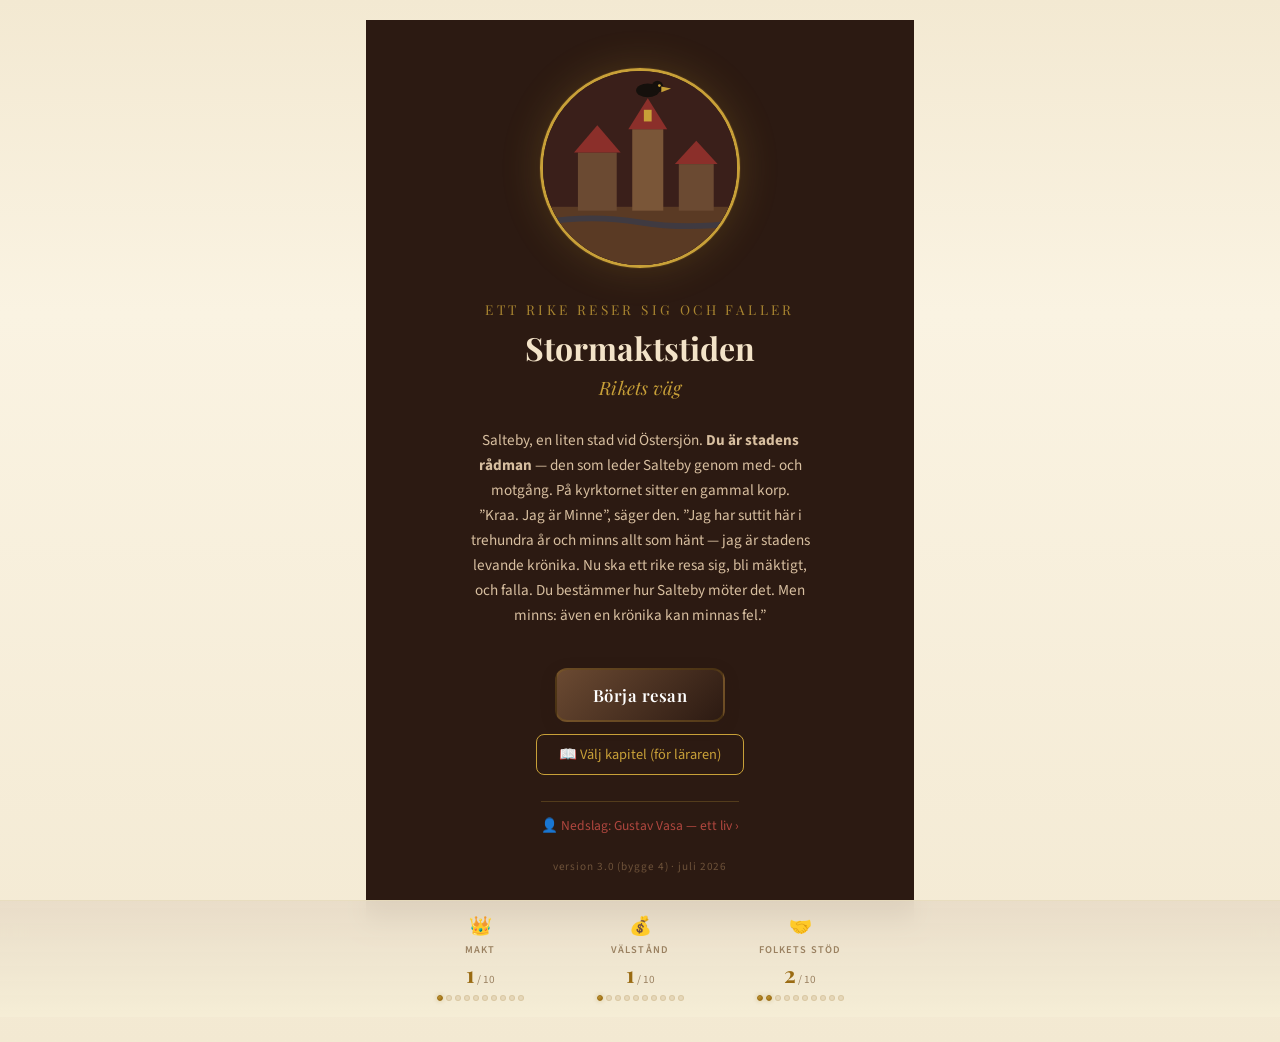
==== commit ada512e8: "Speltest-feedback: tydlig POV (du är rådman i Salteby), stärk Korpen Minne (300-årig levande krönika" ====
--- a/index.html
+++ b/index.html
@@ -1262,7 +1262,7 @@
       <div style="font-family:var(--font-headline);font-size:0.85rem;letter-spacing:0.25em;color:#c8a038;text-transform:uppercase;margin-bottom:12px;opacity:0.8;">Ett rike reser sig och faller</div>
       <h1 style="font-family:var(--font-headline);font-size:2rem;color:#f3e3c8;margin:0 0 8px;line-height:1.15;">Stormaktstiden</h1>
       <h2 style="font-family:var(--font-headline);font-size:1.15rem;color:#c8a038;margin:0 0 28px;font-weight:400;font-style:italic;">Rikets v&auml;g</h2>
-      <p style="font-family:var(--font-body);font-size:0.95rem;color:#d8bfa0;max-width:340px;line-height:1.65;margin:0 auto 40px;">Salteby, en liten stad vid &Ouml;stersj&ouml;n. H&auml;r har folk fiskat, handlat och levt i hundratals &aring;r. P&aring; kyrktornet sitter en korp som ser allt. &rdquo;Kraa. Jag &auml;r Minne&rdquo;, s&auml;ger den. &rdquo;Ett rike ska resa sig, bli m&auml;ktigt, och sedan falla. Du f&aring;r best&auml;mma hur.&rdquo;</p>
+      <p style="font-family:var(--font-body);font-size:0.95rem;color:#d8bfa0;max-width:340px;line-height:1.65;margin:0 auto 40px;">Salteby, en liten stad vid &Ouml;stersj&ouml;n. <strong>Du &auml;r stadens r&aring;dman</strong> &mdash; den som leder Salteby genom med- och motg&aring;ng. P&aring; kyrktornet sitter en gammal korp. &rdquo;Kraa. Jag &auml;r Minne&rdquo;, s&auml;ger den. &rdquo;Jag har suttit h&auml;r i trehundra &aring;r och minns allt som h&auml;nt &mdash; jag &auml;r stadens levande kr&ouml;nika. Nu ska ett rike resa sig, bli m&auml;ktigt, och falla. Du best&auml;mmer hur Salteby m&ouml;ter det. Men minns: &auml;ven en kr&ouml;nika kan minnas fel.&rdquo;</p>
       <div id="introButtons" style="display:flex;flex-direction:column;align-items:center;gap:12px;">
         <button class="btn-primary" id="introStartBtn" onclick="startNewGameFromIntro()" style="font-size:1.05rem;padding:14px 36px;">B&ouml;rja resan</button>
         <button class="btn-primary" id="introContinueBtn" onclick="continueGameFromIntro()" style="display:none;font-size:1.05rem;padding:14px 36px;background:#c8a038;color:#2c1a12;border-color:#c8a038;">Forts&auml;tt resan</button>
@@ -1328,8 +1328,8 @@
     <div class="narrative-box">
       <h2 class="narrative-heading">S&aring; h&auml;r spelar du</h2>
       <p class="narrative-text">
-        I det h&auml;r spelet f&ouml;ljer du ett helt rike &mdash; fr&aring;n att Sverige bryter sig loss ur
-        unionen, blir en stormakt, och till slut faller. Dina val bygger tre resurser:
+        Du &auml;r <strong>r&aring;dman i Salteby</strong> &mdash; stadens ledare genom seklen. Dina val styr staden
+        medan ett rike reser sig, blir en stormakt, och till slut faller. Valen bygger tre resurser:
       </p>
     </div>
     <div class="how-to-play-grid">
@@ -1848,8 +1848,9 @@
       <div class="discussion-label">K&auml;llkoll</div>
       <p class="discussion-text">
         Kung Gustav kallade Dacke f&ouml;r &rdquo;bov&rdquo; och &rdquo;f&ouml;rr&auml;dare&rdquo; i sina brev &mdash;
-        och det &auml;r mest kungens brev vi har kvar. Den som vinner f&aring;r ofta best&auml;mma
-        hur historien ber&auml;ttas. Fr&aring;ga alltid: vems r&ouml;st h&ouml;r vi &mdash; och vems saknas?
+        och det &auml;r mest kungens brev vi har kvar. Korpen Minne minns b&aring;das sida &mdash; men i
+        b&ouml;ckerna &ouml;verlevde mest kungens. Den som vinner f&aring;r ofta best&auml;mma hur historien
+        ber&auml;ttas. Fr&aring;ga alltid: vems r&ouml;st h&ouml;r vi &mdash; och vems saknas?
       </p>
     </div>
       <audio id="narrator-ch3-fact" src="" preload="auto"></audio>
@@ -2115,7 +2116,7 @@
     <div class="celebration-text">&#x2728; Kapitel 4 &auml;r avklarat! &#x2728;</div>
     <div class="divider"></div>
     <div class="narrative-box"><h2 class="narrative-heading">En stormakt vid havet&hellip;</h2><p class="narrative-text" id="ch4-conclusionText"></p></div>
-    <div class="lesson-box"><div class="lesson-label">L&auml;rdom</div><p class="lesson-text">Ett rike kan bli m&auml;ktigt fort &mdash; med krig, byten och murar. Men allt som byggs p&aring; krig m&aring;ste ocks&aring; b&auml;ras av n&aring;gon. Fr&aring;gan &auml;r vem som betalar priset, och hur l&auml;nge de orkar.</p></div>
+    <div class="lesson-box"><div class="lesson-label">L&auml;rdom</div><p class="lesson-text">Ett rike kan bli m&auml;ktigt fort &mdash; med krig, byten och murar. Men Korpen Minne kraxar fr&aring;n tornet: det som v&auml;xer snabbt kan ocks&aring; falla snabbt.</p></div>
     <div class="divider"></div>
     <h3 style="text-align:center; font-family:var(--font-headline); font-size:1.1rem; color:var(--brown-medium); margin-bottom:16px;">Dina resurser efter kapitel 4</h3>
     <div class="final-resources">
@@ -2508,7 +2509,7 @@
     <div class="celebration-text" style="color:var(--brown-dark);" id="ch6-celebrationText">Stormaktstidens sol gick ned</div>
     <div class="divider"></div>
     <div class="narrative-box"><h2 class="narrative-heading">Stormakten faller&hellip;</h2><p class="narrative-text" id="ch6-conclusionText"></p></div>
-    <div class="lesson-box"><div class="lesson-label">L&auml;rdom</div><p class="lesson-text">Ett rike kan falla &mdash; men landet och folket best&aring;r. Det som byggdes p&aring; krig f&ouml;rsvann med kriget. Det som byggdes p&aring; m&auml;nniskor fanns kvar.</p></div>
+    <div class="lesson-box"><div class="lesson-label">L&auml;rdom</div><p class="lesson-text">Ett rike kan falla &mdash; men landet och folket best&aring;r. Stormakter kommer och g&aring;r; m&auml;nniskorna som lever i dem finns kvar l&auml;nge efter.</p></div>
     <div class="divider"></div>
     <h3 style="text-align:center; font-family:var(--font-headline); font-size:1.1rem; color:var(--brown-medium); margin-bottom:16px;">Dina resurser efter kapitel 6</h3>
     <div class="final-resources">
@@ -7497,7 +7498,7 @@
       var d = nmgDifficulty(); ROUNDS = d === 'lugn' ? 3 : d === 'klurig' ? 5 : 4;
       var w = createDiv(container, 'nmg-wrapper');
       createDiv(w, 'nmg-title').textContent = 'Flykten över fjället';
-      createDiv(w, 'nmg-subtitle').textContent = 'Hjälp Gustav välja säker väg';
+      createDiv(w, 'nmg-subtitle').textContent = 'Saltebys vägvisare hjälper Gustav';
       createDiv(w, 'nmg-instructions').innerHTML = 'De danska ryttarna är efter er! Vid varje vägskäl: läs ledtrådarna och välj den <strong>säkraste</strong> vägen genom snön.';
       status = createDiv(w, 'nmg-status');
       area = document.createElement('div'); area.style.cssText = 'display:flex;flex-direction:column;gap:10px;max-width:360px;margin:6px auto;'; w.appendChild(area);
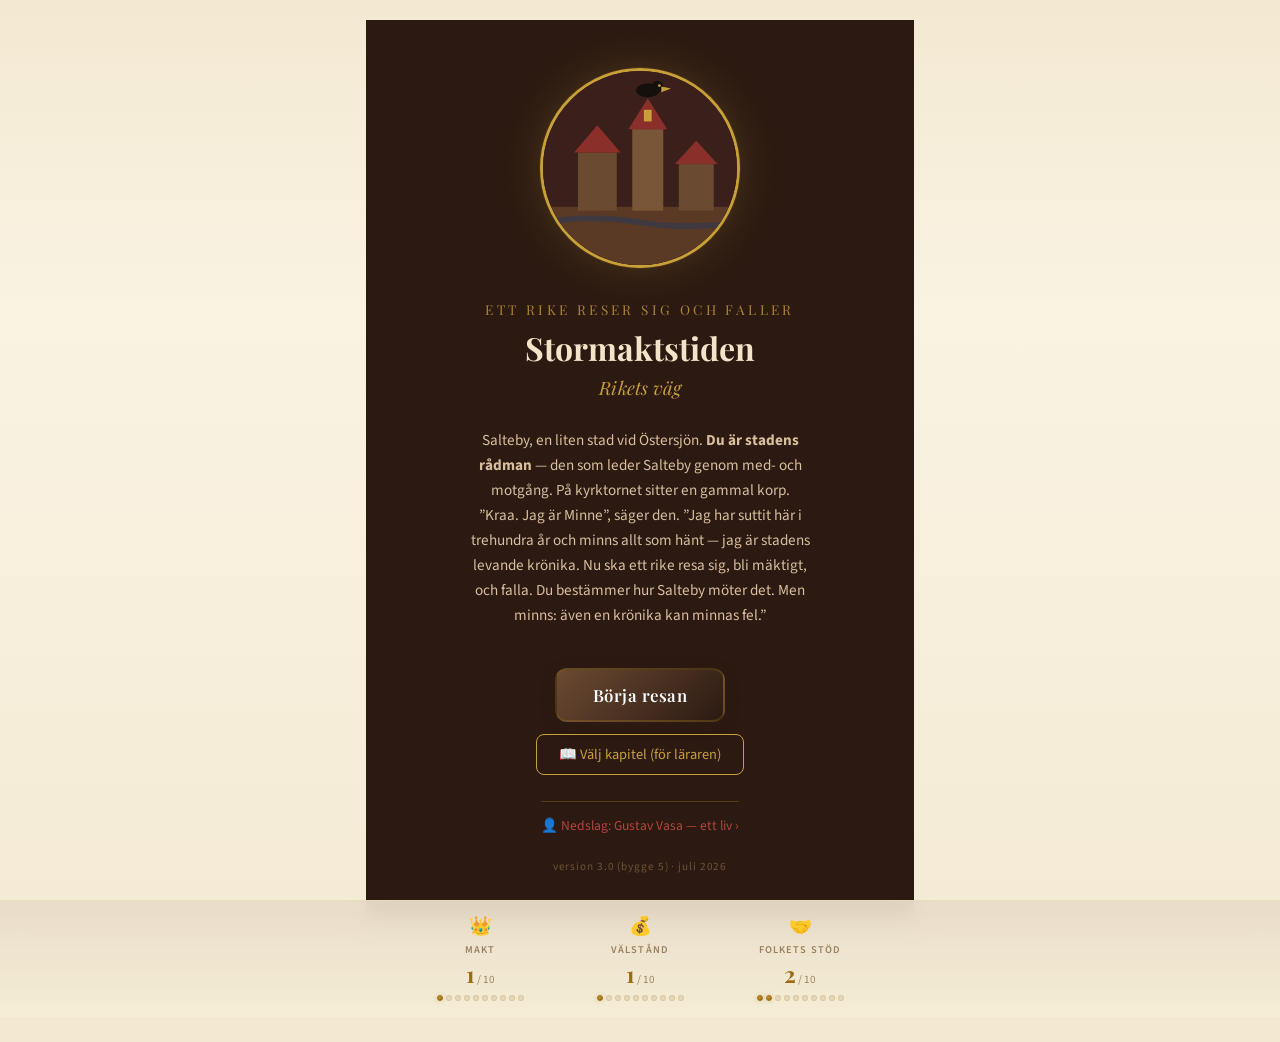
==== commit f9cbfeff: "Speltest-feedback: ta bort tråkiga pick-5-minispelet (ch7), gör om 'Sätt trycktypen' till ordföljd (" ====
--- a/index.html
+++ b/index.html
@@ -2630,33 +2630,7 @@
       </div>
     </div>
     <div style="text-align:center; margin-top: 32px;">
-      <button class="btn-somber" onclick="goToScreen('ch7-medals')">G&aring; vidare</button>
-    </div>
-  </div>
-
-  <!-- CH7: MEDAL SELECTION --><!-- CH7: MEDAL SELECTION --><!-- CH7: MEDAL SELECTION --><!-- CH7: MEDAL SELECTION -->
-  <div class="screen" id="ch7-medals">
-    <div class="narrative-box">
-      <h2 class="narrative-heading">Vad blev kvar av stormaktstiden?</h2>
-      <p class="narrative-text">Mycket av stormaktstiden finns kvar runt oss &auml;n idag &mdash; om man vet var man letar. V&auml;lj de FEM sp&aring;r som verkligen lever vidare!</p>
-      <audio id="narrator-ch7-medals" src="" preload="auto"></audio>
-    </div>
-    <div class="medal-grid" id="ch7-medalGrid">
-      <div class="medal-card" onclick="ch7ToggleMedal(0)" id="ch7-medal-0" data-medal="gatunamn"><span class="medal-emoji">&#x1FAA7;</span><span class="medal-name">Gatunamn</span></div>
-      <div class="medal-card" onclick="ch7ToggleMedal(1)" id="ch7-medal-1" data-medal="monument"><span class="medal-emoji">&#x1F5FF;</span><span class="medal-name">Monument &amp; statyer</span></div>
-      <div class="medal-card" onclick="ch7ToggleMedal(2)" id="ch7-medal-2" data-medal="ord"><span class="medal-emoji">&#x1F4AC;</span><span class="medal-name">Gamla ord &amp; uttryck</span></div>
-      <div class="medal-card" onclick="ch7ToggleMedal(3)" id="ch7-medal-3" data-medal="granser"><span class="medal-emoji">&#x1F5FA;&#xFE0F;</span><span class="medal-name">Gr&auml;nser p&aring; kartan</span></div>
-      <div class="medal-card" onclick="ch7ToggleMedal(4)" id="ch7-medal-4" data-medal="byggnader"><span class="medal-emoji">&#x1F3F0;</span><span class="medal-name">Gamla byggnader</span></div>
-      <div class="medal-card" onclick="ch7ToggleMedal(5)" id="ch7-medal-5" data-medal="kungaara"><span class="medal-emoji">&#x1F451;</span><span class="medal-name">Kungens egen &auml;ra</span></div>
-    </div>
-    <div class="medal-counter" id="ch7-medalCounter">Valda: <strong>0</strong> / 5</div>
-    <div class="medal-confirm-area" id="ch7-medalConfirmArea" style="display:none;">
-      <button class="btn-grand" onclick="ch7ConfirmMedals()">Bekr&auml;fta val</button>
-    </div>
-    <div class="minigame-result" id="ch7-medalResult">
-      <div class="minigame-result-score" id="ch7-medalResultScore"></div>
-      <div class="minigame-result-text" id="ch7-medalResultText"></div>
-      <button class="btn-grand" onclick="goToScreen('ch7-minigame')">Forts&auml;tt</button>
+      <button class="btn-somber" onclick="goToScreen('ch7-minigame')">G&aring; vidare</button>
     </div>
   </div>
 
@@ -2894,7 +2868,7 @@
   'ch4-title','ch4-minigame','ch4-choice1','ch4-choice2','ch4-choice3','ch4-fact','ch4-conclusion',
   'ch5-title','ch5-minigame','ch5-choice1','ch5-choice2','ch5-choice3','ch5-fact','ch5-conclusion',
   'ch6-title','ch6-scene','ch6-newspaper','ch6-minigame','ch6-choice','ch6-reflection','ch6-fact','ch6-conclusion',
-  'ch7-title','ch7-intro','ch7-choice1','ch7-cost','ch7-medals','ch7-minigame','ch7-choice3','ch7-finale'
+  'ch7-title','ch7-intro','ch7-choice1','ch7-cost','ch7-minigame','ch7-choice3','ch7-finale'
 ];
 
 var titleScreens = ['intro','ch1-title','ch1-howtoplay','ch2-title','ch3-title','ch4-title','ch5-title','ch6-title','ch7-title'];
@@ -5093,7 +5067,7 @@
    laddar om spelet med ny query-sträng (= färsk hämtning).
    Sparningen ligger i localStorage så inget går förlorat.
    VID DEPLOY: bumpa GAME_BUILD här OCH siffran i version.txt. */
-var GAME_BUILD = 4;
+var GAME_BUILD = 5;
 
 function checkForNewVersion() {
   try {
@@ -7220,64 +7194,66 @@
      CH2: CHEMISTRY LAB  --  Drag ingredients to beaker
      ============================================================ */
   var ch2 = (function () {
-    var container, status, slotWrap, bankWrap, _score = 0, mistakes = 0, WORD = 'BIBEL', placed = [];
-    var WORDS = ['BIBEL', 'SVERIGE', 'KRONAN', 'KYRKAN'];
+    var container, status, slotWrap, bankWrap, _score = 0, mistakes = 0, WORDS = [], placed = [];
+    var SENTENCES = {
+      lugn:   ['Nu', 'kan', 'folk', 'läsa', 'själva'],
+      lagom:  ['Kungen', 'lät', 'trycka', 'bibeln', 'på', 'svenska'],
+      klurig: ['Genom', 'trycket', 'nådde', 'orden', 'ut', 'i', 'hela', 'riket']
+    };
     function init(id) {
       container = document.getElementById(id); if (!container) return; container.innerHTML = '';
       _score = 0; mistakes = 0; placed = [];
-      var d = nmgDifficulty();
-      WORD = d === 'lugn' ? 'BIBEL' : d === 'klurig' ? WORDS[3] : WORDS[Math.floor(Math.random() * 2)];
+      var d = nmgDifficulty(); WORDS = (SENTENCES[d] || SENTENCES.lagom).slice();
       var w = createDiv(container, 'nmg-wrapper');
       createDiv(w, 'nmg-title').textContent = 'Sätt trycktypen';
       createDiv(w, 'nmg-subtitle').textContent = 'Den första svenska bibeln';
-      createDiv(w, 'nmg-instructions').innerHTML = 'Tryckaren behöver sätta bokstäverna i rätt ordning. Tryck på bokstäverna <strong>i tur och ordning</strong> så att ordet blir rätt!';
+      createDiv(w, 'nmg-instructions').innerHTML = 'Tryckaren ska sätta en hel mening — men ordbrickorna ligger huller om buller. Tryck orden i <strong>rätt ordning</strong> så att meningen blir riktig!';
       status = createDiv(w, 'nmg-status');
-      var target = createDiv(w, 'nmg-status'); target.style.cssText = 'font-family:' + FONT_HEADLINE + ';font-size:1.1rem;color:' + COLORS.brown + ';letter-spacing:2px;';
-      target.textContent = 'Ord att sätta: ' + WORD;
-      slotWrap = document.createElement('div'); slotWrap.style.cssText = 'display:flex;gap:6px;justify-content:center;flex-wrap:wrap;margin:12px auto;min-height:52px;'; w.appendChild(slotWrap);
-      bankWrap = document.createElement('div'); bankWrap.style.cssText = 'display:flex;gap:8px;justify-content:center;flex-wrap:wrap;margin:8px auto;max-width:340px;'; w.appendChild(bankWrap);
-    }
-    function tile(ch) {
+      slotWrap = document.createElement('div'); slotWrap.style.cssText = 'display:flex;gap:6px;justify-content:center;flex-wrap:wrap;margin:14px auto;min-height:40px;'; w.appendChild(slotWrap);
+      bankWrap = document.createElement('div'); bankWrap.style.cssText = 'display:flex;gap:8px;justify-content:center;flex-wrap:wrap;margin:10px auto;max-width:380px;'; w.appendChild(bankWrap);
+    }
+    function wordTile(txt, big) {
       var b = document.createElement('button');
-      b.style.cssText = 'width:46px;height:52px;border-radius:8px;border:2px solid ' + COLORS.brown + ';background:' + COLORS.parchDark +
-        ';color:' + COLORS.dark + ';font-family:' + FONT_HEADLINE + ';font-size:1.4rem;font-weight:700;cursor:pointer;box-shadow:0 2px 4px rgba(90,58,40,0.2);';
-      b.textContent = ch; return b;
+      b.style.cssText = 'padding:9px 13px;border-radius:8px;border:2px solid ' + COLORS.brown + ';background:' + (big ? COLORS.parchDark : COLORS.parchment) +
+        ';color:' + COLORS.dark + ';font-family:' + FONT_HEADLINE + ';font-size:1.05rem;cursor:pointer;box-shadow:0 2px 4px rgba(90,58,40,0.2);';
+      b.textContent = txt; return b;
     }
     function start() { render(); }
     function render() {
       slotWrap.innerHTML = ''; bankWrap.innerHTML = '';
-      for (var i = 0; i < WORD.length; i++) {
+      for (var i = 0; i < WORDS.length; i++) {
         var sl = document.createElement('div');
-        sl.style.cssText = 'width:46px;height:52px;border-radius:8px;border:2px dashed ' + COLORS.brownLight + ';display:flex;align-items:center;justify-content:center;font-family:' + FONT_HEADLINE + ';font-size:1.4rem;color:' + COLORS.moss + ';background:rgba(196,155,42,0.08);';
-        sl.textContent = placed[i] || '';
+        sl.style.cssText = 'min-width:44px;height:40px;padding:0 8px;border-radius:8px;border:2px dashed ' + COLORS.brownLight + ';display:flex;align-items:center;justify-content:center;font-family:' + FONT_HEADLINE + ';font-size:1.02rem;color:' + COLORS.moss + ';background:rgba(196,155,42,0.08);';
+        sl.textContent = placed[i] || (i + 1);
+        if (!placed[i]) sl.style.color = COLORS.brownLight;
         slotWrap.appendChild(sl);
       }
-      var remaining = WORD.split('');
+      var remaining = WORDS.slice();
       for (var k = 0; k < placed.length; k++) { var idx = remaining.indexOf(placed[k]); if (idx >= 0) remaining.splice(idx, 1); }
-      shuffle(remaining).forEach(function (ch) {
-        var b = tile(ch);
-        b.onclick = function () { onPick(ch, b); };
+      shuffle(remaining).forEach(function (word) {
+        var b = wordTile(word, true);
+        b.onclick = function () { onPick(word, b); };
         bankWrap.appendChild(b);
       });
-      status.textContent = placed.length ? 'Bra! Fortsätt.' : 'Tryck på första bokstaven: ' + WORD.charAt(0);
-    }
-    function onPick(ch, b) {
-      var next = WORD.charAt(placed.length);
-      if (ch === next) {
-        placed.push(ch); render();
-        if (placed.length === WORD.length) finish();
+      status.textContent = placed.length ? ('Meningen hittills: ”' + placed.join(' ') + '…”') : 'Vilket ord börjar meningen?';
+    }
+    function onPick(word, b) {
+      var next = WORDS[placed.length];
+      if (word === next) {
+        placed.push(word); render();
+        if (placed.length === WORDS.length) finish();
       } else {
         mistakes++; b.style.background = COLORS.redLight; b.style.color = '#fff';
-        status.textContent = 'Inte den — försök med en annan!';
-        setTimeout(function () { b.style.background = COLORS.parchDark; b.style.color = COLORS.dark; }, 500);
+        status.textContent = 'Det ordet kommer inte här — tänk på hur meningen låter!';
+        setTimeout(function () { b.style.background = COLORS.parchDark; b.style.color = COLORS.dark; }, 550);
       }
     }
     function finish() {
       _score = mistakes === 0 ? 2 : mistakes <= 2 ? 1 : 0;
-      var body = _score === 2 ? 'Perfekt satt! Nu kan bibeln tryckas på svenska — och folk kan läsa den själva.' :
-        _score === 1 ? 'Ordet blev rätt till slut. Tryckpressen rullar!' :
-        'Det tog några försök, men ordet står rätt nu. Bra kämpat!';
-      setTimeout(function () { nmgFinish(container, _score, WORD + ' — klart!', body); }, 600);
+      var body = _score === 2 ? 'Perfekt satt! ”' + WORDS.join(' ') + '” — nu kan bibeln tryckas på svenska.' :
+        _score === 1 ? 'Meningen blev rätt till slut: ”' + WORDS.join(' ') + '”. Tryckpressen rullar!' :
+        'Det tog några försök, men meningen står rätt nu. Bra kämpat!';
+      setTimeout(function () { nmgFinish(container, _score, 'Meningen är satt!', body); }, 500);
     }
     function getScore() { return _score; }
     function destroy() { if (container) container.innerHTML = ''; }
@@ -7290,7 +7266,7 @@
       container = document.getElementById(id); if (!container) return; container.innerHTML = '';
       _score = 0; moves = 0;
       villages = [ { n: 'Näsby', v: 2 }, { n: 'Lida', v: 8 }, { n: 'Torp', v: 3 } ];
-      var d = nmgDifficulty(); MAX = d === 'lugn' ? 16 : d === 'klurig' ? 8 : 12;
+      var d = nmgDifficulty(); MAX = d === 'lugn' ? 14 : d === 'klurig' ? 7 : 10;
       var w = createDiv(container, 'nmg-wrapper');
       createDiv(w, 'nmg-title').textContent = 'Samla byarna';
       createDiv(w, 'nmg-subtitle').textContent = 'Håll stödet i balans';
@@ -7351,7 +7327,7 @@
     function init(id) {
       container = document.getElementById(id); if (!container) return; container.innerHTML = '';
       _score = 0; placed = {};
-      var d = nmgDifficulty(); budget = d === 'lugn' ? 8 : d === 'klurig' ? 5 : 6;
+      var d = nmgDifficulty(); budget = d === 'lugn' ? 7 : d === 'klurig' ? 4 : 5;
       // hamnen ligger i mittkolumnen; fienden kommer från vänster (havet)
       approaches = [ {r:0,c:0}, {r:1,c:0}, {r:2,c:0}, {r:3,c:0} ];
       var w = createDiv(container, 'nmg-wrapper');
@@ -7495,7 +7471,7 @@
     function init(id) {
       container = document.getElementById(id); if (!container) return; container.innerHTML = '';
       _score = 0; safe = 0; round = 0;
-      var d = nmgDifficulty(); ROUNDS = d === 'lugn' ? 3 : d === 'klurig' ? 5 : 4;
+      var d = nmgDifficulty(); ROUNDS = d === 'lugn' ? 4 : d === 'klurig' ? 6 : 5;
       var w = createDiv(container, 'nmg-wrapper');
       createDiv(w, 'nmg-title').textContent = 'Flykten över fjället';
       createDiv(w, 'nmg-subtitle').textContent = 'Saltebys vägvisare hjälper Gustav';
@@ -7579,12 +7555,16 @@
     function init(id) {
       container = document.getElementById(id); if (!container) return; container.innerHTML = '';
       _score = 0; matched = 0; cur = null;
-      PAIRS = [
+      var ALL_PAIRS = [
         { a: 'En gata som heter Kungsgatan', b: 'Gatunamn från kungarnas tid' },
         { a: 'En gammal fästning vid hamnen', b: 'Byggnad från stormaktstiden' },
         { a: 'Uttrycket ”gå över ån efter vatten”', b: 'Gammalt ordspråk som lever kvar' },
-        { a: 'Sverige gränsar till Finland', b: 'Gränser som formades för länge sedan' }
+        { a: 'Sverige gränsar till Finland', b: 'Gränser som formades för länge sedan' },
+        { a: 'En staty av en kung på torget', b: 'Monument som minns makten' },
+        { a: 'Det gamla ordet ”fogde”', b: 'Namn på den som drev in skatt' }
       ];
+      var dd = nmgDifficulty(); var np = dd === 'lugn' ? 3 : dd === 'klurig' ? 6 : 5;
+      PAIRS = shuffle(ALL_PAIRS).slice(0, np);
       var w = createDiv(container, 'nmg-wrapper');
       createDiv(w, 'nmg-title').textContent = 'Då och nu';
       createDiv(w, 'nmg-subtitle').textContent = 'Spåren som lever kvar';
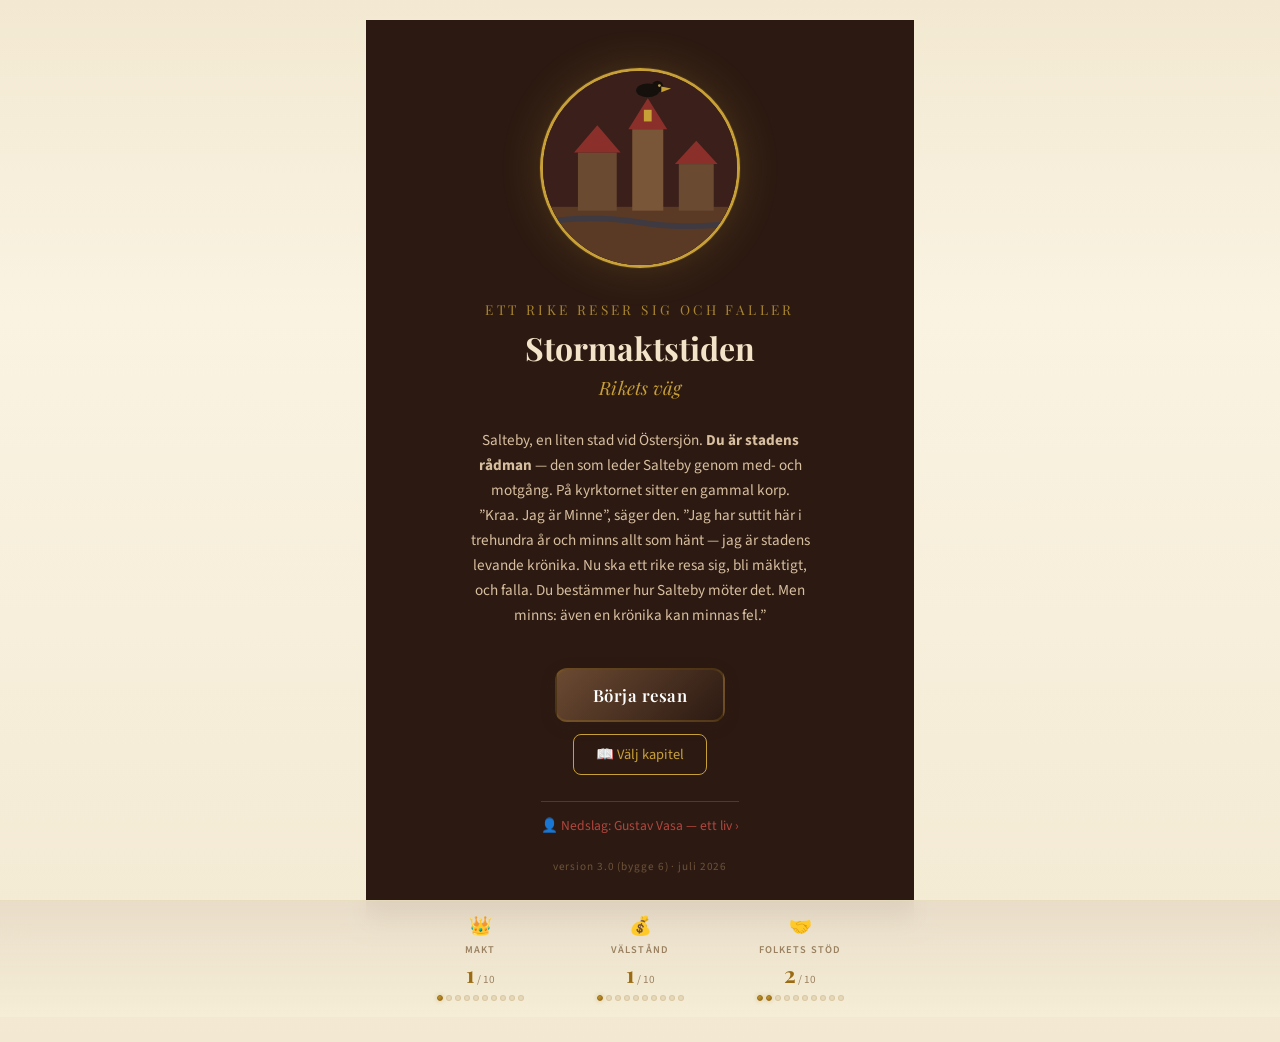
==== commit fba0b590: "Rensa klassrums-/läroplansramning ur spelet (kapitelväljaren är för alla, inte 'för läraren'; 'lekti" ====
--- a/index.html
+++ b/index.html
@@ -1266,7 +1266,7 @@
       <div id="introButtons" style="display:flex;flex-direction:column;align-items:center;gap:12px;">
         <button class="btn-primary" id="introStartBtn" onclick="startNewGameFromIntro()" style="font-size:1.05rem;padding:14px 36px;">B&ouml;rja resan</button>
         <button class="btn-primary" id="introContinueBtn" onclick="continueGameFromIntro()" style="display:none;font-size:1.05rem;padding:14px 36px;background:#c8a038;color:#2c1a12;border-color:#c8a038;">Forts&auml;tt resan</button>
-        <button id="introChapterBtn" onclick="openChapterPicker()" style="background:transparent;border:1px solid #c8a038;color:#c8a038;font-family:var(--font-body);font-size:0.9rem;cursor:pointer;padding:9px 22px;border-radius:8px;">&#x1F4D6; V&auml;lj kapitel (f&ouml;r l&auml;raren)</button>
+        <button id="introChapterBtn" onclick="openChapterPicker()" style="background:transparent;border:1px solid #c8a038;color:#c8a038;font-family:var(--font-body);font-size:0.9rem;cursor:pointer;padding:9px 22px;border-radius:8px;">&#x1F4D6; V&auml;lj kapitel</button>
         <button id="introNewGameBtn" onclick="newGameFromIntro()" style="display:none;background:transparent;border:none;color:#d8bfa0;font-family:var(--font-body);font-size:0.85rem;text-decoration:underline;cursor:pointer;padding:6px 12px;opacity:0.75;margin-top:4px;">Nytt spel (rensar sparning)</button>
         <a href="nedslag/gustav-vasa.html" style="margin-top:14px;color:#b0473f;font-family:var(--font-body);font-size:0.85rem;text-decoration:none;border-top:1px solid rgba(200,160,56,0.25);padding-top:14px;">&#x1F464; Nedslag: Gustav Vasa &mdash; ett liv &rsaquo;</a>
       </div>
@@ -1274,11 +1274,11 @@
     </div>
   </div>
 
-  <!-- CHAPTER PICKER (klassrum: hoppa till dagens kapitel) -->
+  <!-- CHAPTER PICKER: hoppa till valfritt kapitel -->
   <div class="screen" id="chapter-picker">
     <div class="narrative-box" style="margin-top:24px;">
       <h2 class="narrative-heading">V&auml;lj kapitel</h2>
-      <p class="narrative-text">Varje kapitel &auml;r en egen liten lektion (~10&ndash;15 min). Hoppa rakt till dagens kapitel &mdash; du beh&ouml;ver inte spela de tidigare f&ouml;rst.</p>
+      <p class="narrative-text">Varje kapitel &auml;r en egen liten del (~10&ndash;15 min). Hoppa direkt till det du vill spela &mdash; du beh&ouml;ver inte ha spelat de tidigare.</p>
     </div>
     <div id="chapter-picker-list" style="display:flex;flex-direction:column;gap:10px;max-width:420px;margin:0 auto;"></div>
     <div style="text-align:center;margin:20px 0 40px;">
@@ -1377,7 +1377,7 @@
       <div class="discussion-label">Lyssna &amp; spela</div>
       <p class="discussion-text">
         Tryck p&aring; <strong>Lyssna</strong>-knappen uppe till v&auml;nster s&aring; l&auml;ser ber&auml;ttaren
-        upp texten. Varje kapitel &auml;r en egen liten lektion, och i varje v&auml;ntar ett litet spel.
+        upp texten. Varje kapitel &auml;r en egen liten del, och i varje v&auml;ntar ett litet spel.
       </p>
     </div>
     <div style="text-align:center;">
@@ -5067,7 +5067,7 @@
    laddar om spelet med ny query-sträng (= färsk hämtning).
    Sparningen ligger i localStorage så inget går förlorat.
    VID DEPLOY: bumpa GAME_BUILD här OCH siffran i version.txt. */
-var GAME_BUILD = 5;
+var GAME_BUILD = 6;
 
 function checkForNewVersion() {
   try {
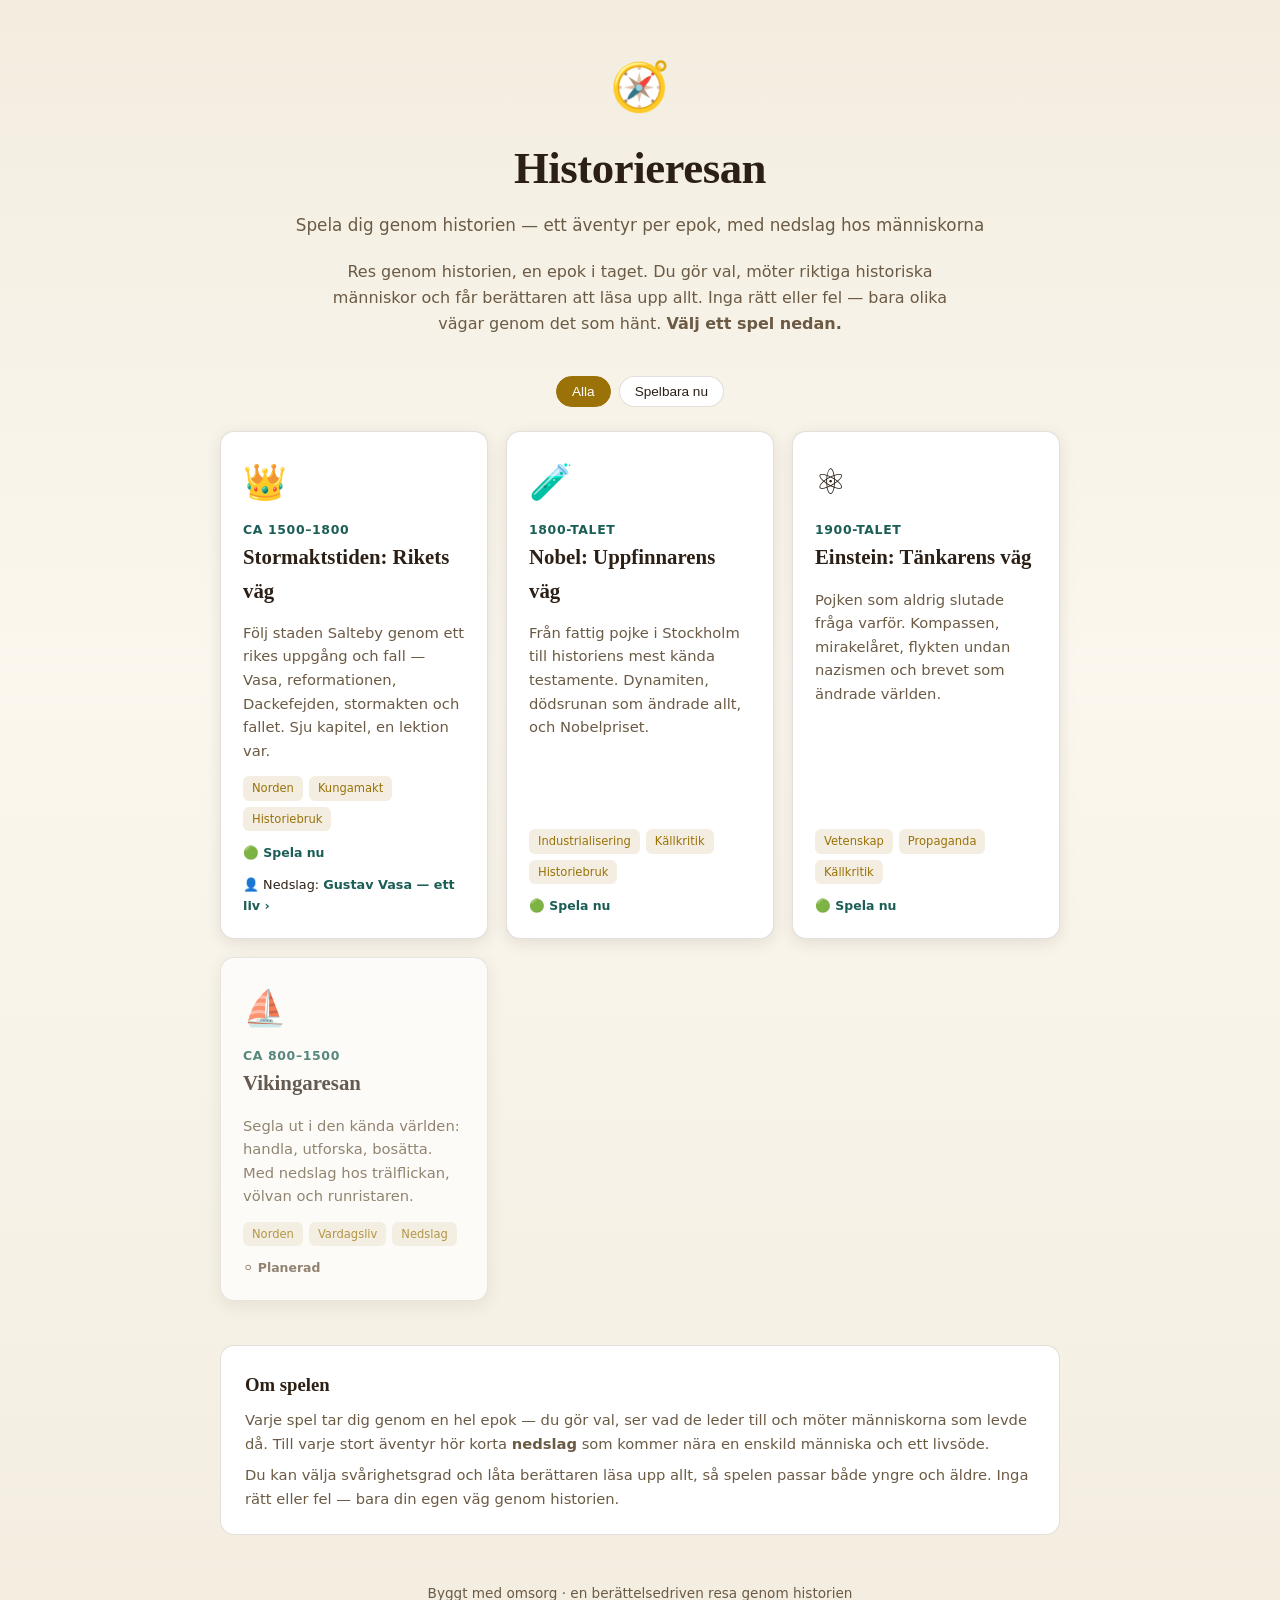
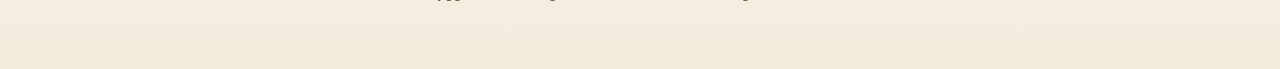
==== commit a2ea0b59: "Rensa Lgr22-/läroplansreferenser ur landningssidan (användarvänd, inte sälj-in) + uppdatera Stormakt" ====
--- a/index.html
+++ b/index.html
@@ -1,7756 +1,142 @@
 <!DOCTYPE html>
 <html lang="sv">
 <head>
-<meta charset="UTF-8">
-<meta name="viewport" content="width=device-width, initial-scale=1.0, maximum-scale=1.0, user-scalable=no">
-<title>Stormaktstiden &mdash; Rikets v&auml;g</title>
-
-<link rel="preconnect" href="https://fonts.googleapis.com">
-<link rel="preconnect" href="https://fonts.gstatic.com" crossorigin>
-<link href="https://fonts.googleapis.com/css2?family=Playfair+Display:ital,wght@0,400;0,600;0,700;1,400&family=Source+Sans+3:ital,wght@0,300;0,400;0,600;0,700;1,400&family=Caveat:wght@400;500;600;700&display=swap" rel="stylesheet">
-
+<meta charset="utf-8">
+<meta name="viewport" content="width=device-width, initial-scale=1">
+<title>Historieresan — spela dig genom historien</title>
 <style>
-/* ============================================
-   CSS CUSTOM PROPERTIES
-   ============================================ */
-:root {
-  --parchment: #f3e9d2;
-  --parchment-light: #faf3e2;
-  --parchment-dark: #e6d8ba;
-  --gold: #9a6b12;
-  --gold-light: #c8a038;
-  --copper: #8b2f2a;
-  --copper-light: #b0473f;
-  --moss: #3a5a34;
-  --moss-light: #567d4a;
-  --navy: #3a1f1a;
-  --navy-light: #5a2f28;
-  --brown-dark: #2c1a12;
-  --brown-medium: #6b4a32;
-  --brown-light: #9a8060;
-  --card-bg: rgba(255, 255, 255, 0.45);
-  --card-border: rgba(90, 47, 40, 0.18);
-  --shadow-soft: rgba(44, 26, 18, 0.08);
-  --shadow-medium: rgba(44, 26, 18, 0.15);
-  --font-headline: 'Playfair Display', Georgia, serif;
-  --font-body: 'Source Sans 3', 'Segoe UI', sans-serif;
-}
-
-/* ============================================
-   GLOBAL RESET & BASE
-   ============================================ */
-*, *::before, *::after { box-sizing: border-box; margin: 0; padding: 0; }
-html { scroll-behavior: smooth; }
-body {
-  font-family: var(--font-body);
-  background: linear-gradient(180deg, var(--parchment) 0%, var(--parchment-light) 30%, var(--parchment) 100%);
-  min-height: 100vh;
-  color: var(--brown-dark);
-  -webkit-font-smoothing: antialiased;
-  overflow-x: hidden;
-}
-
-/* ============================================
-   PROGRESS BAR
-   ============================================ */
-.progress-bar {
-  position: fixed;
-  top: 0;
-  left: 0;
-  height: 4px;
-  background: linear-gradient(to right, var(--moss), var(--gold), var(--copper));
-  z-index: 100;
-  transition: width 0.6s cubic-bezier(0.25, 1, 0.5, 1);
-  box-shadow: 0 0 8px rgba(139, 105, 20, 0.3);
-}
-
-/* ============================================
-   PAGE TURN OVERLAY
-   ============================================ */
-.page-turn-overlay {
-  position: fixed; top: 0; left: 0; width: 100%; height: 100%;
-  background: linear-gradient(135deg, var(--parchment-dark) 0%, var(--parchment) 50%, var(--parchment-light) 100%);
-  z-index: 50; opacity: 0; pointer-events: none;
-  transition: opacity 0.3s ease;
-}
-.page-turn-overlay.active { opacity: 1; pointer-events: all; }
-
-/* ============================================
-   GAME CONTAINER
-   ============================================ */
-.game-container {
-  max-width: 580px;
-  margin: 0 auto;
-  padding: 20px 16px 120px;
-  position: relative;
-}
-
-/* ============================================
-   SCREENS
-   ============================================ */
-.screen {
-  display: none; opacity: 0;
-  transition: opacity 0.5s ease;
-}
-.screen.active { display: block; }
-.screen.active.visible { opacity: 1; }
-
-/* ============================================
-   TITLE SCREEN
-   ============================================ */
-.title-screen { text-align: center; padding: 20px 0 40px; }
-.title-icon { margin-bottom: 16px; }
-.title-icon svg { max-width: 280px; height: auto; }
-.title-ornament {
-  width: 60px; height: 2px; margin: 12px auto;
-  background: linear-gradient(to right, transparent, var(--gold), transparent);
-}
-.game-title {
-  font-family: var(--font-headline); font-size: clamp(2.2rem, 8vw, 3.2rem);
-  font-weight: 700; color: var(--brown-dark); letter-spacing: 0.04em; margin-bottom: 4px;
-}
-.game-subtitle {
-  font-family: var(--font-headline); font-size: clamp(1rem, 3vw, 1.25rem);
-  font-weight: 400; font-style: italic; color: var(--brown-medium); margin-bottom: 20px;
-}
-.chapter-label {
-  font-family: var(--font-headline); font-size: 1.05rem; font-weight: 600;
-  color: var(--gold); letter-spacing: 0.06em; margin-bottom: 6px;
-}
-.chapter-label-finale {
-  font-family: var(--font-headline); font-size: 1.15rem; font-weight: 700;
-  color: var(--gold); letter-spacing: 0.06em; margin-bottom: 6px;
-}
-.chapter-title-dramatic {
-  font-family: var(--font-headline); font-size: clamp(1.3rem, 4vw, 1.7rem);
-  font-weight: 700; color: var(--brown-dark); margin-bottom: 4px;
-}
-.chapter-year {
-  font-family: var(--font-headline); font-size: 0.95rem; font-weight: 400;
-  font-style: italic; color: var(--brown-light); margin-bottom: 16px;
-}
-.intro-text {
-  font-size: 1rem; line-height: 1.75; color: var(--brown-medium);
-  text-align: left; margin-bottom: 24px; padding: 0 4px;
-}
-.coop-badge {
-  display: inline-flex; align-items: center; gap: 8px;
-  background: rgba(45, 80, 22, 0.08); border: 1px solid rgba(45, 80, 22, 0.2);
-  border-radius: 20px; padding: 6px 16px; font-size: 0.85rem;
-  font-weight: 600; color: var(--moss);
-  margin-bottom: 20px;
-}
-
-/* ============================================
-   BUTTONS
-   ============================================ */
-.btn-primary {
-  display: inline-block; font-family: var(--font-headline);
-  font-size: 1.05rem; font-weight: 600; color: white;
-  background: linear-gradient(135deg, var(--brown-medium) 0%, var(--brown-dark) 100%);
-  border: 2px solid rgba(139, 105, 20, 0.3); border-radius: 12px;
-  padding: 14px 36px; cursor: pointer; transition: all 0.3s ease;
-  letter-spacing: 0.03em; box-shadow: 0 4px 16px var(--shadow-medium);
-}
-.btn-primary:hover { transform: translateY(-2px); box-shadow: 0 6px 24px var(--shadow-medium); border-color: var(--gold); }
-.btn-primary:active { transform: translateY(0); }
-.btn-somber {
-  display: inline-block; font-family: var(--font-headline);
-  font-size: 1rem; font-weight: 600; color: var(--parchment-light);
-  background: linear-gradient(135deg, #3a2a1e 0%, #2c1810 100%);
-  border: 1px solid rgba(139, 105, 20, 0.2); border-radius: 12px;
-  padding: 14px 36px; cursor: pointer; transition: all 0.3s ease;
-  letter-spacing: 0.04em; box-shadow: 0 4px 12px rgba(0, 0, 0, 0.15);
-}
-.btn-somber:hover { border-color: rgba(139, 105, 20, 0.4); transform: translateY(-2px); }
-.btn-grand {
-  display: inline-block; font-family: var(--font-headline);
-  font-size: 1.1rem; font-weight: 700; color: white;
-  background: linear-gradient(135deg, var(--gold) 0%, var(--copper) 50%, var(--gold) 100%);
-  background-size: 200% 200%; border: 2px solid rgba(255, 255, 255, 0.2);
-  border-radius: 14px; padding: 16px 40px; cursor: pointer;
-  transition: all 0.3s ease; letter-spacing: 0.04em;
-  box-shadow: 0 4px 20px rgba(139, 105, 20, 0.35);
-  animation: shimmer 3s ease-in-out infinite;
-}
-@keyframes shimmer {
-  0%, 100% { background-position: 0% 50%; }
-  50% { background-position: 100% 50%; }
-}
-.btn-grand:hover { transform: translateY(-3px) scale(1.02); box-shadow: 0 8px 32px rgba(139, 105, 20, 0.45); }
-
-/* ============================================
-   NARRATIVE & FACT BOXES
-   ============================================ */
-.narrative-box { margin-bottom: 28px; }
-.narrative-heading {
-  font-family: var(--font-headline); font-size: clamp(1.3rem, 4vw, 1.6rem);
-  font-weight: 600; color: var(--brown-dark); margin-bottom: 12px; line-height: 1.3;
-}
-.narrative-text { font-size: 1rem; line-height: 1.8; color: var(--brown-medium); }
-.narrative-text p { margin-bottom: 14px; }
-.narrative-text p:last-child { margin-bottom: 0; }
-
-.fact-box {
-  background: linear-gradient(135deg, rgba(26, 39, 68, 0.06) 0%, rgba(45, 63, 94, 0.06) 100%);
-  border: 1px solid rgba(26, 39, 68, 0.15); border-radius: 12px;
-  padding: 28px; margin-bottom: 32px; position: relative;
-}
-.fact-box::before {
-  content: ''; position: absolute; top: 0; left: 0; right: 0; height: 3px;
-  background: linear-gradient(to right, var(--navy), var(--navy-light), var(--navy));
-  border-radius: 12px 12px 0 0;
-}
-.fact-icon { font-size: 1.8rem; margin-bottom: 10px; display: block; }
-.fact-label { font-family: var(--font-headline); font-size: 1.1rem; font-weight: 600; color: var(--navy); margin-bottom: 10px; }
-.fact-text { font-size: 0.95rem; color: var(--brown-medium); line-height: 1.75; }
-.fact-text p { margin-bottom: 12px; }
-.fact-text p:last-child { margin-bottom: 0; }
-.fact-quote {
-  font-family: var(--font-headline); font-size: 1.05rem; font-style: italic;
-  color: var(--navy); text-align: center; padding: 16px 20px; margin: 16px 0;
-  border-top: 1px solid rgba(26, 39, 68, 0.12); border-bottom: 1px solid rgba(26, 39, 68, 0.12);
-  line-height: 1.6;
-}
-
-/* ============================================
-   CHOICE CARDS
-   ============================================ */
-.choices-container { display: flex; flex-direction: column; gap: 16px; margin-bottom: 32px; }
-.choice-card {
-  background: var(--card-bg); border: 2px solid var(--card-border);
-  border-radius: 12px; padding: 24px; cursor: pointer;
-  transition: all 0.3s ease; position: relative; overflow: hidden;
-}
-.choice-card::after {
-  content: ''; position: absolute; top: 0; left: 0; right: 0; bottom: 0;
-  background: linear-gradient(135deg, rgba(139, 105, 20, 0.04) 0%, transparent 50%);
-  opacity: 0; transition: opacity 0.3s ease; pointer-events: none;
-}
-.choice-card:hover { border-color: var(--gold); transform: translateY(-3px); box-shadow: 0 8px 28px var(--shadow-medium); }
-.choice-card:hover::after { opacity: 1; }
-.choice-card:active { transform: translateY(-1px); }
-.choice-card.selected { border-color: var(--moss); background: rgba(45, 80, 22, 0.06); pointer-events: none; }
-.choice-card.not-selected { opacity: 0.35; pointer-events: none; transform: scale(0.97); }
-.choice-card.locked {
-  opacity: 0.5; pointer-events: none; cursor: not-allowed;
-  border-style: dashed; border-color: var(--brown-light);
-  background: rgba(200, 190, 170, 0.25);
-}
-.choice-card.locked:hover { transform: none; box-shadow: none; border-color: var(--brown-light); }
-.choice-card.locked .choice-card-number { background: linear-gradient(135deg, var(--brown-light), var(--brown-light)); }
-.choice-req-label {
-  display: flex; align-items: center; gap: 6px;
-  margin-top: 10px; padding: 6px 12px;
-  background: rgba(139, 105, 20, 0.08); border-radius: 8px;
-  font-size: 0.82rem; font-weight: 600; color: var(--brown-light);
-  font-family: var(--font-body);
-}
-.choice-card-number {
-  display: inline-flex; align-items: center; justify-content: center;
-  width: 30px; height: 30px;
-  background: linear-gradient(135deg, var(--brown-medium), var(--brown-dark));
-  color: white; font-family: var(--font-headline); font-size: 0.85rem;
-  font-weight: 700; border-radius: 50%; margin-bottom: 12px;
-}
-.choice-card-title {
-  font-family: var(--font-headline); font-size: 1.12rem; font-weight: 600;
-  color: var(--brown-dark); margin-bottom: 8px; line-height: 1.3;
-}
-.choice-card-desc { font-size: 0.95rem; color: var(--brown-medium); line-height: 1.65; margin-bottom: 12px; }
-.choice-card-quote {
-  font-family: var(--font-headline); font-style: italic; font-size: 0.92rem;
-  color: var(--brown-light); margin-bottom: 12px; padding-left: 14px;
-  border-left: 2px solid var(--card-border);
-}
-.choice-card-effect { display: inline-flex; gap: 10px; flex-wrap: wrap; }
-.effect-badge { font-size: 0.78rem; font-weight: 600; padding: 3px 10px; border-radius: 12px; letter-spacing: 0.02em; }
-.effect-badge.positive { background: rgba(45, 80, 22, 0.12); color: var(--moss); }
-.effect-badge.negative { background: rgba(180, 40, 40, 0.1); color: #8b2020; }
-.effect-badge.neutral { background: rgba(139, 105, 20, 0.1); color: var(--gold); }
-.effect-badge.special { background: rgba(139, 105, 20, 0.12); color: var(--gold); }
-
-/* ============================================
-   RESULT BOX
-   ============================================ */
-.result-box {
-  background: linear-gradient(135deg, rgba(45, 80, 22, 0.06) 0%, rgba(139, 105, 20, 0.06) 100%);
-  border: 1px solid rgba(45, 80, 22, 0.2); border-left: 4px solid var(--moss);
-  border-radius: 0 12px 12px 0; padding: 20px 24px; margin-top: 20px;
-  margin-bottom: 28px; display: none;
-}
-.result-box.visible { display: block; animation: slideIn 0.5s ease; }
-@keyframes slideIn { from { opacity: 0; transform: translateX(-10px); } to { opacity: 1; transform: translateX(0); } }
-.result-label {
-  font-family: var(--font-headline); font-size: 0.85rem; font-weight: 600;
-  color: var(--moss); text-transform: uppercase; letter-spacing: 0.1em; margin-bottom: 6px;
-}
-.result-text { font-size: 0.95rem; color: var(--brown-medium); line-height: 1.7; }
-
-/* ============================================
-   RESOURCE BAR
-   ============================================ */
-.resource-bar {
-  position: fixed; bottom: 0; left: 0; right: 0;
-  background: linear-gradient(180deg, rgba(232, 220, 200, 0.95), rgba(245, 237, 214, 0.98));
-  backdrop-filter: blur(12px); -webkit-backdrop-filter: blur(12px);
-  border-top: 1px solid rgba(139, 105, 20, 0.12); padding: 12px 16px 16px;
-  z-index: 40; transform: translateY(100%); transition: transform 0.4s ease;
-}
-.resource-bar-inner { display: flex; justify-content: center; gap: 20px; max-width: 460px; margin: 0 auto; }
-[id$="-minigame-v2-continue"] { margin-bottom: 110px; }
-#ch6-newspaperContinue { margin-bottom: 110px; }
-.resource-item { display: flex; flex-direction: column; align-items: center; gap: 2px; flex: 1; min-width: 60px; }
-.resource-icon { font-size: 1.15rem; margin-bottom: 1px; }
-.resource-label {
-  font-size: 0.65rem; font-weight: 600; text-transform: uppercase;
-  letter-spacing: 0.1em; color: var(--brown-light);
-}
-.resource-value-container { display: flex; align-items: baseline; gap: 2px; }
-.resource-value {
-  font-family: var(--font-headline); font-size: 1.4rem; font-weight: 700;
-  color: var(--gold); transition: all 0.3s ease;
-}
-.resource-max { font-size: 0.7rem; color: var(--brown-light); }
-.resource-bar-dots { display: flex; gap: 3px; margin-top: 4px; }
-.resource-dot {
-  width: 6px; height: 6px; border-radius: 50%;
-  background: var(--parchment-dark); border: 1px solid rgba(139, 105, 20, 0.15);
-  transition: all 0.3s ease;
-}
-.resource-dot.filled {
-  background: linear-gradient(135deg, var(--gold-light), var(--gold));
-  border-color: var(--gold); box-shadow: 0 0 4px rgba(139, 105, 20, 0.3);
-}
-.resource-change-indicator {
-  position: fixed; font-family: var(--font-headline); font-size: 1.1rem;
-  font-weight: 700; pointer-events: none; z-index: 60;
-  animation: floatUp 1.2s ease-out forwards;
-}
-.resource-change-indicator.positive { color: var(--moss); }
-.resource-change-indicator.negative { color: #8b2020; }
-@keyframes floatUp { 0% { opacity: 1; transform: translateY(0); } 100% { opacity: 0; transform: translateY(-40px); } }
-.resource-value.bump-up { animation: bumpUp 0.5s ease; }
-.resource-value.bump-down { animation: bumpDown 0.5s ease; }
-@keyframes bumpUp { 0% { transform: scale(1); } 40% { transform: scale(1.3); color: var(--moss); } 100% { transform: scale(1); } }
-@keyframes bumpDown { 0% { transform: scale(1); } 40% { transform: scale(0.8); color: #8b2020; } 100% { transform: scale(1); } }
-
-/* ============================================
-   HOW TO PLAY
-   ============================================ */
-.how-to-play-grid { display: flex; flex-direction: column; gap: 16px; margin: 24px 0; }
-.htp-item {
-  display: flex; align-items: flex-start; gap: 16px;
-  background: var(--card-bg); border: 1px solid var(--card-border);
-  border-radius: 12px; padding: 16px 20px;
-}
-.htp-icon { font-size: 1.4rem; flex-shrink: 0; margin-top: 2px; }
-.htp-text { flex: 1; }
-.htp-title { font-family: var(--font-headline); font-size: 0.95rem; font-weight: 600; color: var(--brown-dark); margin-bottom: 4px; }
-.htp-desc { font-size: 0.88rem; color: var(--brown-medium); line-height: 1.55; }
-
-/* ============================================
-   DISCUSSION & LESSON BOXES
-   ============================================ */
-.discussion-box {
-  background: linear-gradient(135deg, rgba(184, 115, 51, 0.08) 0%, rgba(139, 105, 20, 0.08) 100%);
-  border: 2px dashed var(--copper-light); border-radius: 12px;
-  padding: 28px; margin: 28px 0; text-align: center;
-}
-.discussion-icon { font-size: 1.6rem; margin-bottom: 8px; display: block; }
-.discussion-label { font-family: var(--font-headline); font-size: 1rem; font-weight: 600; color: var(--copper); margin-bottom: 10px; }
-.discussion-text { font-size: 0.98rem; color: var(--brown-medium); line-height: 1.7; font-style: italic; }
-.lesson-box {
-  background: var(--card-bg); border: 1px solid var(--card-border);
-  border-radius: 12px; padding: 24px 28px; margin: 24px 0; text-align: center;
-}
-.lesson-label {
-  font-family: var(--font-headline); font-size: 0.8rem; font-weight: 600;
-  text-transform: uppercase; letter-spacing: 0.12em; color: var(--gold); margin-bottom: 8px;
-}
-.lesson-text { font-size: 1rem; color: var(--brown-medium); line-height: 1.6; }
-
-/* ============================================
-   DIVIDER & SCENE ILLUSTRATION
-   ============================================ */
-.divider {
-  width: 80px; height: 2px;
-  background: linear-gradient(to right, transparent, var(--gold), transparent);
-  margin: 20px auto;
-}
-.divider-wide {
-  width: 160px; height: 2px;
-  background: linear-gradient(to right, transparent, var(--gold), var(--copper), var(--gold), transparent);
-  margin: 28px auto;
-}
-.scene-illustration { text-align: center; margin: 16px 0 24px; }
-.scene-illustration svg { max-width: 100%; height: auto; }
-
-/* ============================================
-   FINAL SUMMARY (per-chapter conclusion)
-   ============================================ */
-.final-resources { display: flex; justify-content: center; gap: 24px; flex-wrap: wrap; margin: 24px 0; }
-.final-resource-item {
-  display: flex; flex-direction: column; align-items: center; gap: 4px;
-  background: var(--card-bg); border: 1px solid var(--card-border);
-  border-radius: 12px; padding: 16px 24px; min-width: 110px;
-}
-.final-resource-icon { font-size: 1.8rem; }
-.final-resource-label { font-size: 0.75rem; font-weight: 600; text-transform: uppercase; letter-spacing: 0.1em; color: var(--brown-light); }
-.final-resource-value { font-family: var(--font-headline); font-size: 2rem; font-weight: 700; color: var(--gold); }
-
-/* ============================================
-   CELEBRATION / CONFETTI
-   ============================================ */
-.celebration-text {
-  font-family: var(--font-headline); font-size: clamp(1.4rem, 4vw, 1.8rem);
-  font-weight: 700; color: var(--gold); text-align: center; margin: 20px 0;
-}
-.teaser-text {
-  text-align: center; font-size: 0.95rem; color: var(--brown-light);
-  font-style: italic; margin-top: 20px; padding-bottom: 20px;
-}
-.confetti-container {
-  position: fixed; top: 0; left: 0; width: 100%; height: 100%;
-  pointer-events: none; z-index: 1000; overflow: hidden;
-}
-.confetti-piece {
-  position: absolute; width: 10px; height: 10px; top: -10px;
-  animation: confettiFall linear forwards;
-}
-@keyframes confettiFall {
-  0% { transform: translateY(0) rotate(0deg); opacity: 1; }
-  80% { opacity: 1; }
-  100% { transform: translateY(100vh) rotate(720deg); opacity: 0; }
-}
-
-/* ============================================
-   CH2: CHEMISTRY MINI-GAME
-   ============================================ */
-.chemistry-lab { text-align: center; margin: 20px 0; }
-.beaker-container { position: relative; display: inline-block; margin: 20px 0; }
-.beaker-svg { width: 120px; height: 160px; }
-.ingredients-shelf { display: flex; justify-content: center; gap: 12px; flex-wrap: wrap; margin: 16px 0; }
-.ingredient-bottle {
-  display: flex; flex-direction: column; align-items: center; gap: 4px;
-  padding: 12px 16px; background: var(--card-bg); border: 2px solid var(--card-border);
-  border-radius: 10px; cursor: pointer; transition: all 0.2s ease;
-  min-width: 70px; user-select: none; -webkit-user-select: none;
-}
-.ingredient-bottle:hover { border-color: var(--gold); transform: translateY(-2px); }
-.ingredient-bottle.used { opacity: 0.3; pointer-events: none; }
-.ingredient-bottle.correct { border-color: var(--moss); background: rgba(45, 80, 22, 0.08); }
-.ingredient-bottle.wrong { border-color: #c44; background: rgba(200, 60, 60, 0.08); animation: shake 0.4s ease; }
-@keyframes shake { 0%,100% { transform: translateX(0); } 25% { transform: translateX(-5px); } 75% { transform: translateX(5px); } }
-.ingredient-icon { font-size: 1.5rem; }
-.ingredient-label { font-size: 0.7rem; font-weight: 600; color: var(--brown-medium); text-transform: uppercase; }
-.chem-feedback { text-align: center; font-size: 0.9rem; color: var(--brown-medium); margin: 12px 0; min-height: 24px; font-style: italic; }
-.chem-progress { display: flex; justify-content: center; gap: 8px; margin: 12px 0; }
-.chem-step {
-  width: 28px; height: 28px; border-radius: 50%;
-  background: var(--parchment-dark); border: 2px solid var(--card-border);
-  display: flex; align-items: center; justify-content: center;
-  font-size: 0.75rem; font-weight: 700; color: var(--brown-light);
-  transition: all 0.3s ease;
-}
-.chem-step.completed { background: var(--moss); border-color: var(--moss); color: white; }
-.chem-step.current { border-color: var(--gold); box-shadow: 0 0 0 3px rgba(139, 105, 20, 0.2); }
-
-/* ============================================
-   CH3: STABILIZATION MINI-GAME & EXPLOSION
-   ============================================ */
-.stabilize-gauge { position: relative; width: 100%; max-width: 400px; margin: 20px auto; height: 50px; }
-.gauge-bar {
-  width: 100%; height: 30px; background: var(--parchment-dark);
-  border: 2px solid var(--card-border); border-radius: 15px;
-  overflow: hidden; position: relative;
-}
-.gauge-zone-safe {
-  position: absolute; top: 0; height: 100%;
-  background: rgba(45, 80, 22, 0.2); border-left: 2px solid var(--moss); border-right: 2px solid var(--moss);
-}
-.gauge-needle {
-  position: absolute; top: -5px; width: 4px; height: 40px;
-  background: var(--copper); border-radius: 2px;
-  transition: none;
-}
-.gauge-needle.stopped { transition: left 0.3s ease; }
-.stabilize-btn {
-  display: block; margin: 16px auto 0; font-family: var(--font-headline);
-  font-size: 1.1rem; font-weight: 700; color: white;
-  background: linear-gradient(135deg, #c44, #a33); border: none;
-  border-radius: 12px; padding: 14px 40px; cursor: pointer;
-  transition: all 0.2s ease;
-}
-.stabilize-btn:hover { transform: scale(1.05); }
-.stabilize-btn:active { transform: scale(0.98); }
-
-/* Explosion effects */
-@keyframes screenShake {
-  0%, 100% { transform: translate(0); }
-  10% { transform: translate(-8px, 4px); }
-  20% { transform: translate(8px, -4px); }
-  30% { transform: translate(-6px, 2px); }
-  40% { transform: translate(6px, -2px); }
-  50% { transform: translate(-4px, 3px); }
-  60% { transform: translate(4px, -1px); }
-  70% { transform: translate(-2px, 1px); }
-  80% { transform: translate(2px, -1px); }
-}
-.screen-shake { animation: screenShake 0.6s ease; }
-.explosion-flash {
-  position: fixed; top: 0; left: 0; width: 100%; height: 100%;
-  z-index: 999; pointer-events: none;
-  animation: flashEffect 0.8s ease-out forwards;
-}
-@keyframes flashEffect {
-  0% { background: rgba(255, 200, 50, 0.9); }
-  30% { background: rgba(255, 100, 20, 0.5); }
-  100% { background: transparent; }
-}
-
-/* ============================================
-   CH4: DYNAMITE MIXING MINI-GAME
-   ============================================ */
-.mixing-container { text-align: center; margin: 20px 0; }
-.mixing-sliders { display: flex; flex-direction: column; gap: 16px; margin: 20px 0; max-width: 380px; margin-left: auto; margin-right: auto; }
-.slider-group { display: flex; align-items: center; gap: 12px; }
-.slider-label {
-  font-family: var(--font-headline); font-size: 0.85rem; font-weight: 600;
-  color: var(--brown-medium); min-width: 100px; text-align: right;
-}
-.slider-input { flex: 1; -webkit-appearance: none; height: 8px; border-radius: 4px; background: var(--parchment-dark); outline: none; }
-.slider-input::-webkit-slider-thumb {
-  -webkit-appearance: none; width: 20px; height: 20px; border-radius: 50%;
-  background: linear-gradient(135deg, var(--gold-light), var(--gold));
-  cursor: pointer; box-shadow: 0 2px 6px var(--shadow-medium);
-}
-.slider-value { font-family: var(--font-headline); font-size: 1rem; font-weight: 700; color: var(--gold); min-width: 40px; }
-.mixing-total {
-  text-align: center; font-family: var(--font-headline); font-size: 1.1rem;
-  color: var(--brown-medium); margin: 16px 0;
-}
-.mixing-result-bar {
-  width: 100%; max-width: 380px; height: 20px; background: var(--parchment-dark);
-  border: 2px solid var(--card-border); border-radius: 10px;
-  margin: 12px auto; overflow: hidden; position: relative;
-}
-.mixing-result-fill { height: 100%; border-radius: 8px; transition: width 0.5s ease, background 0.5s ease; }
-
-/* ============================================
-   CH5: FACTORY LOGISTICS MINI-GAME
-   ============================================ */
-.minigame-wrapper { position: relative; margin-bottom: 28px; }
-.minigame-header { text-align: center; margin-bottom: 16px; }
-.minigame-title { font-family: var(--font-headline); font-size: 1.3rem; font-weight: 700; color: var(--brown-dark); margin-bottom: 4px; }
-.minigame-subtitle { font-size: 0.9rem; color: var(--brown-medium); }
-.minigame-timer-bar { width: 100%; height: 8px; background: var(--parchment-dark); border-radius: 4px; margin-bottom: 12px; overflow: hidden; }
-.minigame-timer-fill { height: 100%; background: linear-gradient(to right, var(--moss), var(--gold)); border-radius: 4px; transition: width 0.3s linear; width: 100%; }
-.minigame-timer-fill.warning { background: linear-gradient(to right, #c44, #e85a5a); }
-.minigame-score { text-align: center; font-family: var(--font-headline); font-size: 1rem; color: var(--gold); margin-bottom: 12px; }
-.minigame-round-label { text-align: center; font-size: 0.85rem; color: var(--brown-light); margin-bottom: 16px; font-weight: 500; }
-.europe-map-container { position: relative; width: 100%; max-width: 500px; margin: 0 auto; aspect-ratio: 5 / 3.5; background: var(--card-bg); border: 2px solid var(--card-border); border-radius: 12px; overflow: hidden; }
-.europe-map-container svg { width: 100%; height: 100%; }
-.factory-dot { cursor: pointer; transition: transform 0.2s ease, filter 0.2s ease; }
-.factory-dot:hover { transform: scale(1.15); filter: brightness(1.2); }
-.factory-dot.correct { animation: factoryCorrect 0.6s ease; }
-.factory-dot.wrong { animation: factoryWrong 0.5s ease; }
-@keyframes factoryCorrect { 0% { transform: scale(1); } 50% { transform: scale(1.4); } 100% { transform: scale(1); } }
-@keyframes factoryWrong { 0%, 100% { transform: translateX(0); } 20% { transform: translateX(-5px); } 40% { transform: translateX(5px); } 60% { transform: translateX(-3px); } 80% { transform: translateX(3px); } }
-.shipment-tray { display: flex; justify-content: center; gap: 16px; margin-top: 16px; min-height: 70px; align-items: center; flex-wrap: wrap; }
-.shipment-crate {
-  display: flex; flex-direction: column; align-items: center; gap: 4px;
-  padding: 10px 14px; background: var(--card-bg); border: 2px solid var(--card-border);
-  border-radius: 10px; cursor: pointer; transition: all 0.2s ease;
-  min-width: 72px; user-select: none; -webkit-user-select: none;
-}
-.shipment-crate:hover { border-color: var(--gold); transform: translateY(-2px); box-shadow: 0 4px 12px var(--shadow-soft); }
-.shipment-crate.selected-crate { border-color: var(--copper); background: rgba(184, 115, 51, 0.1); box-shadow: 0 0 0 3px rgba(184, 115, 51, 0.2); transform: translateY(-3px); }
-.shipment-crate.delivered { opacity: 0.3; pointer-events: none; transform: scale(0.9); }
-.shipment-crate-icon { font-size: 1.6rem; }
-.shipment-crate-label { font-size: 0.7rem; font-weight: 600; color: var(--brown-medium); text-transform: uppercase; letter-spacing: 0.05em; }
-.factory-need-icon { font-size: 1rem; pointer-events: none; }
-.factory-label-text { font-family: var(--font-body); font-size: 8px; fill: var(--brown-medium); pointer-events: none; font-weight: 600; }
-
-/* CH5 Simplified Mini-game */
-.ch5-order-card {
-  background: var(--card-bg); border: 2px solid var(--card-border); border-radius: 12px;
-  padding: 20px; text-align: center; margin-bottom: 20px;
-  box-shadow: 0 2px 8px var(--shadow-soft);
-}
-.ch5-order-icon { font-size: 2rem; margin-bottom: 8px; }
-.ch5-order-text { font-family: var(--font-headline); font-size: 1.1rem; color: var(--brown-dark); line-height: 1.4; }
-.ch5-city-grid {
-  display: grid; grid-template-columns: 1fr 1fr; gap: 12px; margin-bottom: 16px;
-}
-.ch5-city-grid button:last-child { grid-column: 1 / -1; max-width: 200px; justify-self: center; }
-.ch5-city-btn {
-  font-family: var(--font-headline); font-size: 1rem; font-weight: 600;
-  color: var(--brown-dark); background: var(--card-bg);
-  border: 2px solid var(--card-border); border-radius: 12px;
-  padding: 14px 12px; cursor: pointer; transition: all 0.2s ease;
-  line-height: 1.3;
-}
-.ch5-city-btn small { font-family: var(--font-body); font-size: 0.75rem; font-weight: 400; color: var(--brown-light); }
-.ch5-city-btn:hover { border-color: var(--gold); transform: translateY(-2px); box-shadow: 0 4px 12px var(--shadow-soft); }
-.ch5-city-btn.ch5-correct { border-color: var(--moss); background: rgba(45, 80, 22, 0.1); }
-.ch5-city-btn.ch5-wrong { border-color: #c44; background: rgba(204, 68, 68, 0.08); }
-.ch5-feedback {
-  text-align: center; font-size: 0.95rem; color: var(--brown-medium);
-  min-height: 24px; margin-bottom: 12px; font-style: italic;
-}
-.minigame-instructions { text-align: center; font-size: 0.88rem; color: var(--brown-light); margin-top: 12px; font-style: italic; line-height: 1.5; }
-.minigame-result { text-align: center; padding: 24px; display: none; }
-.minigame-result.visible { display: block; animation: slideIn 0.5s ease; }
-.minigame-result-score { font-family: var(--font-headline); font-size: 2.5rem; font-weight: 700; color: var(--gold); margin-bottom: 8px; }
-.minigame-result-text { font-size: 1rem; color: var(--brown-medium); line-height: 1.6; margin-bottom: 16px; }
-.smoke-particle {
-  position: absolute; width: 8px; height: 8px; border-radius: 50%;
-  background: rgba(90, 58, 40, 0.15); pointer-events: none;
-  animation: smokeRise 1.5s ease-out forwards;
-}
-@keyframes smokeRise { 0% { transform: translateY(0) scale(0.5); opacity: 0.4; } 100% { transform: translateY(-30px) scale(2); opacity: 0; } }
-
-/* ============================================
-   CH6: NEWSPAPER
-   ============================================ */
-.newspaper-wrapper { margin: 0 -4px; }
-.newspaper {
-  background: #f0e8d4; border: 1px solid #c8bfad; border-radius: 3px;
-  padding: 28px 24px 24px; font-family: Georgia, 'Times New Roman', serif;
-  position: relative; box-shadow: 2px 3px 12px rgba(0,0,0,0.08);
-}
-.newspaper::before {
-  content: ''; position: absolute; top: 0; left: 0; right: 0; bottom: 0;
-  background: repeating-linear-gradient(0deg, transparent, transparent 28px, rgba(0,0,0,0.015) 28px, rgba(0,0,0,0.015) 29px);
-  pointer-events: none;
-}
-.newspaper-masthead { text-align: center; margin-bottom: 12px; }
-.newspaper-name { font-size: 0.85rem; font-weight: 700; letter-spacing: 0.25em; text-transform: uppercase; color: #2c1810; }
-.newspaper-date { font-size: 0.65rem; color: #8b7a62; font-style: italic; margin-top: 2px; }
-.newspaper-rule { border: none; border-top: 2px solid #2c1810; margin: 8px 0; opacity: 0.3; }
-.newspaper-headline {
-  font-family: 'Playfair Display', Georgia, serif; font-size: clamp(1.4rem, 5vw, 1.9rem);
-  font-weight: 700; text-align: center; color: #1a0e08; line-height: 1.2;
-  letter-spacing: 0.03em; margin: 16px 0 8px; opacity: 0;
-  transition: opacity 0.8s ease;
-}
-.newspaper-headline.visible { opacity: 1; }
-.newspaper-headline.tremble { animation: tremble 0.4s ease; }
-@keyframes tremble { 0%, 100% { transform: rotate(0); } 25% { transform: rotate(-0.5deg); } 75% { transform: rotate(0.5deg); } }
-@keyframes heartbeat { 0%, 100% { transform: scale(1); } 14% { transform: scale(1.02); } 28% { transform: scale(1); } 42% { transform: scale(1.015); } 56% { transform: scale(1); } }
-.newspaper-headline.pulse { animation: heartbeat 1.8s ease-in-out; }
-.newspaper-translation {
-  text-align: center; font-style: italic; font-size: 0.95rem;
-  color: #5a3a28; margin: 6px 0 12px; opacity: 0;
-  transition: opacity 1s ease;
-}
-.newspaper-translation.visible { opacity: 1; }
-.newspaper-body {
-  text-align: center; font-size: 0.92rem; color: #3a2a1e;
-  line-height: 1.6; margin: 12px 0; font-style: italic;
-  opacity: 0; transition: opacity 0.8s ease;
-}
-.newspaper-body.visible { opacity: 1; }
-.newspaper-columns {
-  display: flex; gap: 12px; margin-top: 16px; opacity: 0;
-  transition: opacity 0.8s ease;
-}
-.newspaper-columns.visible { opacity: 1; }
-.newspaper-col { flex: 1; font-size: 0.6rem; color: #8b7a62; line-height: 1.6; text-align: justify; column-count: 1; }
-
-/* ============================================
-   CH6: RADIO (1933)
-   ============================================ */
-.radio-wrapper { display:flex; flex-direction:column; align-items:center; margin: 8px 0; }
-.radio-set {
-  width: 300px; max-width: 92%; background: linear-gradient(160deg,#4a2f1c,#3a2417);
-  border-radius: 18px 18px 12px 12px; padding: 22px 22px 18px;
-  box-shadow: 0 10px 30px rgba(0,0,0,0.4), inset 0 2px 6px rgba(255,220,150,0.12);
-  position: relative; border: 2px solid #5a3a22;
-}
-.radio-brand { text-align:center; font-family: var(--font-headline); font-size:0.7rem;
-  letter-spacing:0.3em; color:#c9a86a; opacity:0.8; margin-bottom:10px; text-transform:uppercase; }
-.radio-grille {
-  height: 74px; border-radius: 10px; background:
-    repeating-linear-gradient(90deg,#241610,#241610 4px,#3a2417 4px,#3a2417 8px);
-  box-shadow: inset 0 2px 8px rgba(0,0,0,0.6); margin-bottom: 14px; position:relative; overflow:hidden;
-}
-.radio-eye {
-  position:absolute; top:50%; left:50%; transform:translate(-50%,-50%);
-  width:34px; height:34px; border-radius:50%; background:#0a1a0a;
-  box-shadow: 0 0 2px #000;
-}
-.radio-eye::after {
-  content:''; position:absolute; inset:5px; border-radius:50%;
-  background: radial-gradient(circle, rgba(120,255,120,0.9) 0%, rgba(40,160,40,0.5) 60%, transparent 75%);
-  transform: scale(var(--eye,0.35)); transition: transform 0.5s ease;
-}
-.radio-dial {
-  background:#1c130c; border-radius:6px; padding:6px 10px; margin-bottom:14px;
-  display:flex; align-items:center; justify-content:space-between;
-  font-family: 'Courier New', monospace; font-size:0.62rem; color:#c9a86a;
-  border:1px solid #5a3a22; letter-spacing:0.08em;
-}
-.radio-needle { color:#ff8a5a; font-weight:700; transition: all 0.4s ease; }
-.radio-screen {
-  min-height: 92px; width:300px; max-width:92%; margin: 4px 0 2px;
-  background:#0d1626; border-radius:8px; padding:14px 16px;
-  border:1px solid #24365e; color:#dbe8ff; font-family: Georgia, serif;
-  text-align:center; line-height:1.5; position:relative;
-}
-.radio-static {
-  font-family:'Courier New', monospace; color:#3a4a6b; letter-spacing:1px;
-  font-size:0.8rem; word-break:break-all; opacity:0.7; transition: opacity 0.4s ease;
-}
-.radio-line { opacity:0; transition: opacity 0.7s ease; margin: 2px 0; }
-.radio-line.visible { opacity:1; }
-.radio-line .de { color:#f5f8ff; font-weight:600; }
-.radio-line .sv { color:#9fb4d8; font-style:italic; font-size:0.9em; }
-.radio-knob {
-  margin-top:16px; width:64px; height:64px; border-radius:50%;
-  background: radial-gradient(circle at 35% 30%, #6a4a2c, #2a1a10);
-  border:3px solid #5a3a22; box-shadow: 0 4px 10px rgba(0,0,0,0.4);
-  cursor:pointer; position:relative; touch-action:manipulation;
-  display:flex; align-items:center; justify-content:center;
-}
-.radio-knob::after { content:''; position:absolute; top:8px; width:4px; height:20px;
-  background:#c9a86a; border-radius:2px; transform-origin:50% 24px;
-  transform: rotate(var(--knob,0deg)); transition: transform 0.4s ease; }
-.radio-knob-label { text-align:center; font-size:0.78rem; color:var(--brown-light);
-  font-style:italic; margin-top:8px; }
-.screen-shake { animation: screenShake 0.5s ease; }
-
-/* Reveal box */
-.reveal-box {
-  background: linear-gradient(135deg, rgba(44, 24, 16, 0.04) 0%, rgba(26, 39, 68, 0.04) 100%);
-  border: 1px solid rgba(44, 24, 16, 0.12); border-left: 4px solid var(--brown-medium);
-  border-radius: 0 12px 12px 0; padding: 24px; margin-top: 24px;
-  opacity: 0; transform: translateY(10px);
-  transition: opacity 0.8s ease, transform 0.8s ease;
-}
-.reveal-box.visible { opacity: 1; transform: translateY(0); }
-.reveal-text { font-size: 1.02rem; line-height: 1.75; color: var(--brown-dark); font-style: italic; }
-
-/* Golden sparkles (ch6 subdued celebration) */
-.sparkle-piece {
-  position: absolute; top: -10px; border-radius: 50%;
-  animation: sparkleFall linear forwards; pointer-events: none;
-}
-@keyframes sparkleFall {
-  0% { transform: translateY(0) scale(0); opacity: 0; }
-  15% { transform: translateY(8vh) scale(1); opacity: 0.9; }
-  50% { opacity: 0.7; }
-  100% { transform: translateY(100vh) scale(0.3); opacity: 0; }
-}
-@keyframes sparkleGlow {
-  0%, 100% { box-shadow: 0 0 4px rgba(196, 155, 42, 0.4); }
-  50% { box-shadow: 0 0 12px rgba(196, 155, 42, 0.8); }
-}
-
-/* Reflection moment */
-.reflection-moment { text-align: center; padding: 40px 20px; opacity: 0; transition: opacity 1.2s ease; }
-.reflection-moment.visible { opacity: 1; }
-.reflection-dots {
-  font-family: var(--font-headline); font-size: 1.5rem; color: var(--brown-light);
-  letter-spacing: 0.3em; margin-bottom: 24px; opacity: 0;
-  animation: dotsAppear 2s ease forwards;
-}
-@keyframes dotsAppear { 0% { opacity: 0; } 50% { opacity: 0.3; } 100% { opacity: 0.6; } }
-.reflection-text {
-  font-family: var(--font-headline); font-size: 1.05rem; font-style: italic;
-  color: var(--brown-medium); line-height: 1.7; max-width: 460px; margin: 0 auto;
-}
-
-/* ============================================
-   CH7: MEDAL SELECTION GRID
-   ============================================ */
-.medal-grid { display: grid; grid-template-columns: repeat(3, 1fr); gap: 16px; margin: 24px 0; max-width: 480px; margin-left: auto; margin-right: auto; }
-@media (max-width: 420px) { .medal-grid { grid-template-columns: repeat(2, 1fr); gap: 12px; } }
-.medal-card {
-  display: flex; flex-direction: column; align-items: center; justify-content: center;
-  aspect-ratio: 1;
-  background: radial-gradient(ellipse at 30% 30%, #e8d080, #c49b2a 40%, #8b6914 80%, #6b5010);
-  border: 3px solid #a08030; border-radius: 50%; cursor: pointer;
-  transition: all 0.3s ease;
-  box-shadow: 0 3px 12px rgba(107, 80, 16, 0.25), inset 0 1px 3px rgba(255, 255, 255, 0.3);
-  position: relative; padding: 12px 8px;
-  user-select: none; -webkit-user-select: none; -webkit-tap-highlight-color: transparent;
-}
-.medal-card::before {
-  content: ''; position: absolute; top: 6px; left: 6px; right: 6px; bottom: 6px;
-  border: 1.5px solid rgba(255, 255, 255, 0.15); border-radius: 50%; pointer-events: none;
-}
-.medal-card:hover { transform: scale(1.06); box-shadow: 0 6px 24px rgba(107, 80, 16, 0.4), inset 0 1px 3px rgba(255, 255, 255, 0.3); }
-.medal-card:active { transform: scale(0.98); }
-.medal-card.medal-selected {
-  border-color: #fff;
-  box-shadow: 0 0 0 3px var(--moss), 0 6px 24px rgba(45, 80, 22, 0.35), inset 0 1px 3px rgba(255, 255, 255, 0.3);
-  background: radial-gradient(ellipse at 30% 30%, #f0e090, #d4ab3a 40%, #9b7924 80%, #7b6020);
-}
-.medal-card.medal-selected::after {
-  content: '\2713'; position: absolute; top: 6px; right: 8px;
-  font-size: 0.85rem; font-weight: 700; color: var(--moss);
-  background: rgba(255, 255, 255, 0.9); width: 20px; height: 20px;
-  border-radius: 50%; display: flex; align-items: center; justify-content: center; line-height: 1;
-}
-.medal-card.medal-locked { opacity: 0.4; pointer-events: none; transform: scale(0.95); }
-.medal-emoji { font-size: 1.8rem; line-height: 1; margin-bottom: 4px; filter: drop-shadow(0 1px 2px rgba(0,0,0,0.2)); }
-.medal-name {
-  font-family: var(--font-headline); font-size: 0.7rem; font-weight: 600;
-  color: #fff; text-align: center; text-shadow: 0 1px 2px rgba(0, 0, 0, 0.4);
-  letter-spacing: 0.02em; line-height: 1.2;
-}
-.medal-counter { text-align: center; font-family: var(--font-headline); font-size: 1.05rem; color: var(--brown-medium); margin: 16px 0; }
-.medal-counter strong { color: var(--gold); font-size: 1.2rem; }
-.medal-confirm-area { text-align: center; margin: 20px 0; }
-
-/* ============================================
-   CH7: TIMELINE (FINALE MONTAGE)
-   ============================================ */
-.timeline { position: relative; padding: 20px 0; margin: 24px 0; }
-.timeline::before {
-  content: ''; position: absolute; left: 20px; top: 0; bottom: 0; width: 2px;
-  background: linear-gradient(to bottom, var(--gold), var(--copper), var(--gold));
-}
-.timeline-item {
-  position: relative; padding-left: 50px; margin-bottom: 24px;
-  opacity: 0; transform: translateX(-10px);
-  transition: opacity 0.5s ease, transform 0.5s ease;
-}
-.timeline-item.visible { opacity: 1; transform: translateX(0); }
-.timeline-dot {
-  position: absolute; left: 13px; top: 4px; width: 16px; height: 16px;
-  border-radius: 50%;
-  background: linear-gradient(135deg, var(--gold), var(--copper));
-  border: 2px solid var(--parchment); box-shadow: 0 0 0 2px var(--gold);
-}
-.timeline-year { font-family: var(--font-headline); font-size: 0.85rem; font-weight: 700; color: var(--gold); margin-bottom: 2px; }
-.timeline-text { font-size: 0.9rem; color: var(--brown-medium); line-height: 1.55; }
-
-/* ============================================
-   CH7: FINALE SCORE
-   ============================================ */
-.finale-score-container {
-  text-align: center; padding: 30px 20px; margin: 24px 0;
-  background: linear-gradient(135deg, rgba(139, 105, 20, 0.06), rgba(184, 115, 51, 0.06));
-  border: 1px solid rgba(139, 105, 20, 0.15); border-radius: 16px;
-  position: relative; overflow: hidden;
-}
-.finale-score-container::before {
-  content: ''; position: absolute; top: 0; left: 0; right: 0; height: 4px;
-  background: linear-gradient(to right, var(--gold), var(--copper), var(--gold), var(--copper), var(--gold));
-  border-radius: 16px 16px 0 0;
-}
-.finale-resources { display: flex; justify-content: center; gap: 14px; flex-wrap: wrap; margin: 20px 0 28px; }
-.finale-resource-item {
-  display: flex; flex-direction: column; align-items: center; gap: 4px;
-  background: var(--card-bg); border: 1px solid var(--card-border);
-  border-radius: 12px; padding: 14px 16px; min-width: 90px;
-  transition: transform 0.3s ease, box-shadow 0.3s ease;
-}
-.finale-resource-item.revealed { transform: scale(1.05); box-shadow: 0 4px 16px var(--shadow-medium); }
-.finale-resource-icon { font-size: 1.5rem; }
-.finale-resource-label { font-size: 0.65rem; font-weight: 600; text-transform: uppercase; letter-spacing: 0.1em; color: var(--brown-light); }
-.finale-resource-value { font-family: var(--font-headline); font-size: 1.8rem; font-weight: 700; color: var(--gold); transition: all 0.3s ease; }
-.total-score-area { margin-top: 20px; padding-top: 20px; border-top: 2px solid rgba(139, 105, 20, 0.15); }
-.total-label { font-family: var(--font-headline); font-size: 0.9rem; font-weight: 600; text-transform: uppercase; letter-spacing: 0.12em; color: var(--brown-light); margin-bottom: 8px; }
-.total-value { font-family: var(--font-headline); font-size: 3.5rem; font-weight: 700; color: var(--gold); line-height: 1; margin-bottom: 4px; }
-.total-max { font-size: 0.85rem; color: var(--brown-light); }
-
-/* ============================================
-   CH7: ENDING & ZOOM SCENE
-   ============================================ */
-.ending-title-box {
-  text-align: center; padding: 32px 24px; margin: 28px 0;
-  background: linear-gradient(135deg, rgba(139, 105, 20, 0.08), rgba(184, 115, 51, 0.06));
-  border: 2px solid var(--gold); border-radius: 16px; position: relative;
-}
-.ending-rank { font-family: var(--font-headline); font-size: clamp(1.5rem, 5vw, 2.2rem); font-weight: 700; color: var(--gold); margin-bottom: 12px; line-height: 1.2; }
-.ending-description { font-size: 1rem; line-height: 1.7; color: var(--brown-medium); max-width: 500px; margin: 0 auto; font-style: italic; }
-.epilogue-text {
-  font-family: var(--font-headline); font-size: 1.05rem; font-weight: 400; font-style: italic;
-  color: var(--brown-medium); text-align: center; line-height: 1.8;
-  max-width: 500px; margin: 0 auto; padding: 20px 0;
-}
-.zoom-scene { position: relative; width: 100%; max-width: 400px; margin: 0 auto 20px; overflow: hidden; border-radius: 12px; aspect-ratio: 16/10; }
-.zoom-layer { position: absolute; top: 0; left: 0; width: 100%; height: 100%; transition: opacity 1.2s ease, transform 1.2s ease; }
-.zoom-layer.hidden { opacity: 0; }
-.zoom-layer.zoomed-out { transform: scale(0.6); opacity: 0; }
-.zoom-layer.zoomed-in { transform: scale(1.4); opacity: 0; }
-.death-scene { text-align: center; padding: 30px 0 10px; }
-.death-date { font-family: var(--font-headline); font-size: 1rem; font-weight: 600; color: var(--brown-light); letter-spacing: 0.1em; margin-bottom: 12px; }
-.death-text { font-family: var(--font-headline); font-size: clamp(1.1rem, 3.5vw, 1.4rem); font-weight: 400; font-style: italic; color: var(--brown-medium); line-height: 1.6; max-width: 480px; margin: 0 auto; }
-.fact-list { list-style: none; padding: 0; margin: 12px 0; }
-.fact-list li { padding: 8px 0 8px 24px; position: relative; font-size: 0.95rem; color: var(--brown-medium); line-height: 1.6; }
-.fact-list li::before { content: '\2022'; position: absolute; left: 8px; color: var(--gold); font-weight: 700; }
-.leaderboard-box {
-  margin: 28px 0; padding: 28px 24px;
-  background: linear-gradient(135deg, rgba(139, 105, 20, 0.06), rgba(45, 80, 22, 0.05));
-  border: 2px solid var(--gold); border-radius: 16px;
-}
-.leaderboard-title {
-  font-family: var(--font-headline); font-size: clamp(1.4rem, 4vw, 1.8rem);
-  font-weight: 700; color: var(--brown-dark); text-align: center; margin-bottom: 14px;
-}
-.leaderboard-final-score {
-  font-family: var(--font-headline); font-size: clamp(1.1rem, 3.5vw, 1.4rem);
-  text-align: center; color: var(--gold); font-weight: 600; margin-bottom: 10px;
-}
-.leaderboard-final-score span { color: var(--brown-dark); font-weight: 700; }
-.leaderboard-breakdown {
-  display: flex; flex-wrap: wrap; justify-content: center; gap: 14px;
-  margin-bottom: 22px; font-family: var(--font-headline); color: var(--brown-medium);
-  font-size: 0.95rem;
-}
-.leaderboard-breakdown span { white-space: nowrap; }
-.leaderboard-form { text-align: center; margin: 18px 0 8px; }
-.leaderboard-label {
-  display: block; font-family: var(--font-headline); color: var(--brown-medium);
-  font-size: 0.95rem; margin-bottom: 8px;
-}
-.leaderboard-input {
-  font-family: var(--font-headline); font-size: 1.05rem;
-  padding: 10px 14px; width: min(280px, 90%);
-  border: 1.5px solid var(--brown-light); border-radius: 8px;
-  background: rgba(255, 252, 245, 0.85); color: var(--brown-dark);
-  margin-bottom: 12px; text-align: center;
-}
-.leaderboard-input:focus { outline: none; border-color: var(--gold); }
-.leaderboard-submit { margin-top: 4px; }
-.leaderboard-error {
-  margin-top: 12px; padding: 10px 14px;
-  background: rgba(180, 60, 50, 0.08); border: 1px solid rgba(180, 60, 50, 0.4);
-  color: #8b2a22; border-radius: 8px; font-size: 0.95rem;
-}
-.leaderboard-list-wrap { margin-top: 22px; }
-.leaderboard-list-title {
-  font-family: var(--font-headline); font-size: 1.15rem; font-weight: 600;
-  color: var(--brown-dark); text-align: center; margin-bottom: 12px;
-}
-.leaderboard-list { display: flex; flex-direction: column; gap: 6px; }
-.leaderboard-row {
-  display: grid; grid-template-columns: 32px 1fr auto;
-  align-items: center; gap: 10px;
-  padding: 8px 12px; border-radius: 8px;
-  background: rgba(255, 252, 245, 0.6);
-  border: 1px solid rgba(139, 105, 20, 0.18);
-  font-family: var(--font-headline);
-}
-.leaderboard-row.highlighted {
-  background: linear-gradient(135deg, rgba(196, 155, 42, 0.22), rgba(139, 105, 20, 0.12));
-  border-color: var(--gold); font-weight: 600;
-}
-.leaderboard-rank { color: var(--gold); font-weight: 700; text-align: center; }
-.leaderboard-name { color: var(--brown-dark); overflow: hidden; text-overflow: ellipsis; white-space: nowrap; }
-.leaderboard-score { color: var(--moss); font-weight: 600; }
-.leaderboard-status {
-  margin-top: 12px; text-align: center; font-style: italic;
-  color: var(--brown-medium); font-size: 0.9rem;
-}
-.thank-you-area { text-align: center; padding: 30px 0; }
-.thank-you-text { font-family: var(--font-headline); font-size: clamp(1.2rem, 4vw, 1.6rem); font-weight: 600; color: var(--brown-dark); margin-bottom: 6px; }
-.thank-you-subtitle { font-family: var(--font-headline); font-size: 1rem; font-weight: 400; font-style: italic; color: var(--brown-medium); margin-bottom: 28px; }
-
-/* ============================================
-   RESPONSIVE
-   ============================================ */
-@media (max-width: 400px) {
-  .resource-bar { padding: 8px 8px; }
-  .resource-value { font-size: 1.1rem; }
-  .resource-label { font-size: 0.55rem; }
-  .game-container { padding: 16px 12px 130px; }
-  .shipment-crate { min-width: 60px; padding: 8px 10px; }
-  .shipment-crate-icon { font-size: 1.3rem; }
-  .newspaper { padding: 20px 16px 18px; }
-  .newspaper-headline { font-size: 1.2rem; }
-  .medal-grid { gap: 10px; }
-  .medal-emoji { font-size: 1.4rem; }
-  .medal-name { font-size: 0.6rem; }
-  .finale-resource-item { min-width: 75px; padding: 10px 12px; }
-}
-
-/* ============================================
-   V2 ADDITIONS: Minigame containers, diary button, nmg styles
-   ============================================ */
-.minigame-v2-container {
-  margin: 16px 0;
-  min-height: 200px;
-}
-
-/* Nobel Minigames v2 shared styles */
-.nmg-wrapper {
-  text-align: center;
-}
-.nmg-title {
-  font-family: var(--font-headline);
-  font-size: 1.15rem;
-  font-weight: 600;
-  color: var(--brown-dark);
-  margin-bottom: 4px;
-}
-.nmg-subtitle {
-  font-family: var(--font-body);
-  font-size: 0.9rem;
-  color: var(--brown-medium);
-  margin-bottom: 8px;
-}
-.nmg-instructions {
-  font-family: var(--font-body);
-  font-size: 0.85rem;
-  color: var(--brown-light);
-  line-height: 1.5;
-  margin-bottom: 12px;
-  padding: 8px 12px;
-  background: rgba(232, 220, 200, 0.5);
-  border-radius: 8px;
-  text-align: left;
-}
-.nmg-status {
-  font-family: var(--font-body);
-  font-size: 0.85rem;
-  font-weight: 600;
-  color: var(--brown-medium);
-  margin-bottom: 6px;
-}
-.nmg-progress-bar {
-  height: 8px;
-  background: var(--parchment-dark);
-  border-radius: 4px;
-  overflow: hidden;
-  margin-bottom: 10px;
-}
-.nmg-progress-fill {
-  height: 100%;
-  border-radius: 4px;
-  transition: width 0.3s ease, background 0.5s ease;
-}
-.nmg-score-display {
-  font-family: var(--font-headline);
-  font-size: 2rem;
-  font-weight: 700;
-  color: var(--gold);
-  margin-bottom: 8px;
-}
-.nmg-result-text {
-  font-family: var(--font-body);
-  font-size: 0.95rem;
-  line-height: 1.6;
-  color: var(--brown-medium);
-  margin-bottom: 12px;
-}
-.nmg-hidden {
-  display: none !important;
-}
-.nmg-btn {
-  font-family: var(--font-headline);
-  font-size: 1rem;
-  font-weight: 600;
-  padding: 10px 28px;
-  border: none;
-  border-radius: 10px;
-  cursor: pointer;
-  transition: all 0.2s ease;
-}
-.nmg-btn-gold {
-  color: white;
-  background: linear-gradient(135deg, var(--gold) 0%, var(--copper) 100%);
-  box-shadow: 0 3px 12px rgba(139, 105, 20, 0.3);
-}
-.nmg-btn-gold:hover {
-  transform: translateY(-2px);
-  box-shadow: 0 5px 18px rgba(139, 105, 20, 0.4);
-}
-
-/* Diary button on conclusion screens */
-.diary-btn {
-  display: inline-flex;
-  align-items: center;
-  gap: 8px;
-  font-family: var(--font-headline);
-  font-size: 0.95rem;
-  font-weight: 600;
-  color: var(--brown-medium);
-  background: linear-gradient(135deg, rgba(139, 105, 20, 0.08) 0%, rgba(184, 115, 51, 0.08) 100%);
-  border: 1.5px solid rgba(139, 105, 20, 0.25);
-  border-radius: 10px;
-  padding: 10px 22px;
-  cursor: pointer;
-  transition: all 0.3s ease;
-  margin-top: 12px;
-}
-.diary-btn:hover {
-  background: linear-gradient(135deg, rgba(139, 105, 20, 0.15) 0%, rgba(184, 115, 51, 0.15) 100%);
-  border-color: var(--gold);
-  transform: translateY(-1px);
-  box-shadow: 0 3px 12px rgba(139, 105, 20, 0.15);
-}
-
-/* ─── P2: Visible choice consequences & chapter celebration ─── */
-.resource-fly {
-  position: fixed; z-index: 950; font-size: 24px; pointer-events: none;
-  transition: transform 0.75s cubic-bezier(0.25, 0.46, 0.45, 0.94), opacity 0.75s ease;
-  will-change: transform, opacity;
-  filter: drop-shadow(0 2px 4px rgba(44, 24, 16, 0.3));
-}
-.celebrate-pop {
-  animation: celebratePop 0.8s cubic-bezier(0.34, 1.56, 0.64, 1) both;
-}
-/* When the listen button is visible, push screen content below it so
-   it never covers the heading */
-body.narrator-on .screen.active { padding-top: 46px; }
-@keyframes celebratePop {
-  0%   { transform: scale(0.2) rotate(-8deg); opacity: 0; }
-  60%  { transform: scale(1.18) rotate(3deg); opacity: 1; }
-  100% { transform: scale(1) rotate(0deg); opacity: 1; }
-}
-.star-burst-piece {
-  position: fixed; z-index: 940; font-size: 22px; pointer-events: none;
-  transition: transform 1.1s cubic-bezier(0.16, 1, 0.3, 1), opacity 1.1s ease;
-  will-change: transform, opacity;
-}
-
-/* ─── P2: Nobelkatten (maskot) + HUD-knapp för samlarboken ─── */
-#nobel-katt {
-  position: fixed; left: 10px; bottom: 118px; z-index: 190;
-  width: 46px; height: 46px; border-radius: 50%;
-  background: var(--parchment, #f5edd6);
-  border: 1.5px solid var(--gold, #8b6914);
-  box-shadow: 0 2px 8px rgba(44, 24, 16, 0.15);
-  display: none; align-items: center; justify-content: center;
-  font-size: 26px; cursor: pointer; user-select: none;
-  animation: katt-bob 3.2s ease-in-out infinite;
-}
-@keyframes katt-bob { 0%, 100% { transform: translateY(0); } 50% { transform: translateY(-3px); } }
-#nobel-katt.wiggle { animation: katt-wiggle 0.5s ease; }
-@keyframes katt-wiggle {
-  0%, 100% { transform: rotate(0); }
-  25% { transform: rotate(-12deg) scale(1.12); }
-  75% { transform: rotate(10deg) scale(1.08); }
-}
-#nobel-katt-bubble {
-  position: fixed; left: 14px; bottom: 172px; z-index: 191;
-  background: var(--parchment-light, #faf6ea);
-  border: 1.5px solid var(--copper, #b87333);
-  border-radius: 12px 12px 12px 2px;
-  padding: 6px 12px;
-  font-family: var(--font-body, sans-serif); font-size: 0.85rem; font-weight: 600;
-  color: var(--brown-dark, #2c1810);
-  opacity: 0; transform: translateY(6px);
-  transition: opacity 0.25s ease, transform 0.25s ease;
-  pointer-events: none;
-}
-#nobel-katt-bubble.show { opacity: 1; transform: translateY(0); }
-#nobel-sticker-btn {
-  position: fixed; top: 56px; right: 12px; z-index: 200;
-  width: 36px; height: 36px; border-radius: 50%;
-  background: var(--parchment, #f5edd6);
-  border: 1.5px solid var(--gold, #8b6914);
-  box-shadow: 0 2px 8px rgba(44, 24, 16, 0.12);
-  display: none; align-items: center; justify-content: center;
-  font-size: 18px; cursor: pointer;
-  transition: all 0.2s ease;
-}
-#nobel-sticker-btn:hover { transform: scale(1.08); border-color: var(--copper, #b87333); }
-.sticker-diploma {
-  margin-top: 14px; padding: 12px;
-  border: 2px solid var(--gold); border-radius: 10px;
-  background: linear-gradient(135deg, rgba(196,155,42,0.14), rgba(196,155,42,0.05));
-  text-align: center;
-  font-family: var(--font-headline); font-weight: 700; color: var(--brown-dark);
-}
-
-/* ─── P2: Sticker collection (samlarboken) ─── */
-.sticker-overlay {
-  position: fixed; inset: 0; z-index: 1200;
-  display: flex; align-items: center; justify-content: center;
-  background: rgba(20, 12, 8, 0.62);
-  opacity: 0; transition: opacity 0.3s ease;
-  padding: 20px;
-}
-.sticker-overlay.visible { opacity: 1; }
-.sticker-unlock-card {
-  background: linear-gradient(168deg, var(--parchment-light, #faf6ea) 0%, var(--parchment, #f5edd6) 100%);
-  border: 2.5px solid var(--gold);
-  border-radius: 16px;
-  padding: 28px 40px 24px;
-  text-align: center;
-  box-shadow: 0 12px 48px rgba(0, 0, 0, 0.5);
-  cursor: pointer;
-}
-.sticker-unlock-label {
-  font-family: var(--font-headline); font-size: 0.85rem; letter-spacing: 0.16em;
-  text-transform: uppercase; color: var(--copper); margin-bottom: 10px;
-}
-.sticker-unlock-emoji { font-size: 64px; line-height: 1.2; filter: drop-shadow(0 3px 6px rgba(44,24,16,0.3)); }
-.sticker-unlock-name {
-  font-family: var(--font-headline); font-size: 1.3rem; font-weight: 700;
-  color: var(--brown-dark); margin-top: 6px;
-}
-.sticker-unlock-stars { font-size: 1.2rem; margin-top: 6px; }
-.sticker-book-card {
-  position: relative;
-  background: linear-gradient(168deg, var(--parchment-light, #faf6ea) 0%, var(--parchment, #f5edd6) 100%);
-  border: 2px solid var(--gold);
-  border-radius: 14px;
-  padding: 26px 22px 22px;
-  max-width: 420px; width: 100%;
-  max-height: 84vh; overflow-y: auto;
-  box-shadow: 0 12px 48px rgba(0, 0, 0, 0.5);
-}
-.sticker-book-close {
-  position: absolute; top: 8px; right: 12px;
-  width: 32px; height: 32px; border: none; background: none;
-  font-size: 18px; color: var(--brown-medium); cursor: pointer; border-radius: 50%;
-}
-.sticker-book-close:hover { background: rgba(0,0,0,0.07); }
-.sticker-book-title {
-  font-family: var(--font-headline); font-size: 1.35rem; font-weight: 700;
-  color: var(--brown-dark); text-align: center; margin-bottom: 4px;
-}
-.sticker-book-progress {
-  text-align: center; font-size: 0.85rem; color: var(--copper); margin-bottom: 16px;
-}
-.sticker-book-grid {
-  display: grid; grid-template-columns: repeat(3, 1fr); gap: 10px;
-}
-.sticker-slot {
-  border-radius: 10px; padding: 12px 6px 10px; text-align: center;
-}
-.sticker-slot.earned {
-  background: rgba(196, 155, 42, 0.12);
-  border: 1.5px solid var(--gold);
-}
-.sticker-slot.locked {
-  background: rgba(90, 58, 40, 0.06);
-  border: 1.5px dashed rgba(90, 58, 40, 0.3);
-  opacity: 0.75;
-}
-.sticker-slot-emoji { font-size: 34px; line-height: 1.3; }
-.sticker-slot.locked .sticker-slot-emoji { filter: grayscale(1); opacity: 0.5; }
-.sticker-slot-name {
-  font-size: 0.72rem; font-weight: 600; color: var(--brown-dark); margin-top: 4px; line-height: 1.25;
-}
-.sticker-slot-stars { font-size: 0.8rem; margin-top: 2px; }
+  :root {
+    --bg: #f3ede0; --bg2: #fbf7ee; --ink: #2c2016; --muted: #6b5a44;
+    --card: #ffffff; --border: rgba(90,58,40,0.16); --accent: #9a7208;
+    --accent2: #1b5e56; --shadow: rgba(44,24,16,0.10);
+  }
+  @media (prefers-color-scheme: dark) {
+    :root { --bg:#161a22; --bg2:#1c222c; --ink:#eef2f8; --muted:#9fb0c4;
+      --card:#212834; --border:rgba(255,255,255,0.10); --accent:#d4a72c;
+      --accent2:#4bb3a6; --shadow:rgba(0,0,0,0.4); }
+  }
+  :root[data-theme="dark"] { --bg:#161a22; --bg2:#1c222c; --ink:#eef2f8; --muted:#9fb0c4;
+    --card:#212834; --border:rgba(255,255,255,0.10); --accent:#d4a72c; --accent2:#4bb3a6; --shadow:rgba(0,0,0,0.4); }
+  :root[data-theme="light"] { --bg:#f3ede0; --bg2:#fbf7ee; --ink:#2c2016; --muted:#6b5a44;
+    --card:#ffffff; --border:rgba(90,58,40,0.16); --accent:#9a7208; --accent2:#1b5e56; --shadow:rgba(44,24,16,0.10); }
+  * { box-sizing: border-box; margin: 0; padding: 0; }
+  body { font-family: 'Segoe UI', system-ui, sans-serif; color: var(--ink);
+    background: linear-gradient(180deg, var(--bg) 0%, var(--bg2) 40%, var(--bg) 100%);
+    min-height: 100vh; line-height: 1.6; -webkit-font-smoothing: antialiased; }
+  .wrap { max-width: 880px; margin: 0 auto; padding: 48px 20px 64px; }
+  header { text-align: center; margin-bottom: 40px; }
+  .compass { font-size: 3rem; display: block; margin-bottom: 8px; }
+  h1 { font-family: Georgia, serif; font-size: clamp(2rem, 6vw, 2.8rem); letter-spacing: -0.01em; }
+  .tagline { color: var(--muted); font-size: 1.05rem; margin-top: 8px; }
+  .intro { max-width: 620px; margin: 20px auto 0; color: var(--muted); }
+  .filters { display: flex; gap: 8px; justify-content: center; flex-wrap: wrap; margin: 32px 0 24px; }
+  .filter { background: var(--card); border: 1px solid var(--border); color: var(--ink);
+    padding: 7px 15px; border-radius: 999px; font-size: 0.85rem; cursor: pointer; transition: all .15s; }
+  .filter.active { background: var(--accent); color: #fff; border-color: var(--accent); }
+  .grid { display: grid; grid-template-columns: repeat(auto-fill, minmax(240px, 1fr)); gap: 18px; }
+  .card { background: var(--card); border: 1px solid var(--border); border-radius: 14px;
+    padding: 22px; box-shadow: 0 4px 16px var(--shadow); display: flex; flex-direction: column;
+    transition: transform .15s, box-shadow .15s; text-decoration: none; color: inherit; }
+  a.card:hover { transform: translateY(-3px); box-shadow: 0 8px 24px var(--shadow); }
+  .card.soon { opacity: 0.72; }
+  .card-emoji { font-size: 2.2rem; margin-bottom: 10px; }
+  .card h2 { font-family: Georgia, serif; font-size: 1.3rem; margin-bottom: 4px; }
+  .card .era { font-size: 0.78rem; color: var(--accent2); font-weight: 600; text-transform: uppercase; letter-spacing: 0.05em; }
+  .card p { color: var(--muted); font-size: 0.92rem; margin-top: 10px; flex: 1; }
+  .badges { display: flex; gap: 6px; flex-wrap: wrap; margin-top: 14px; }
+  .badge { font-size: 0.72rem; padding: 3px 9px; border-radius: 6px; background: rgba(154,114,8,0.12); color: var(--accent); }
+  .extra { font-size: 0.8rem; margin-top: 12px; }
+  .extra a { color: var(--accent2); text-decoration: none; font-weight: 600; }
+  .status { font-size: 0.78rem; margin-top: 12px; font-weight: 600; }
+  .status.live { color: var(--accent2); }
+  .status.soon { color: var(--muted); }
+  footer { text-align: center; margin-top: 48px; color: var(--muted); font-size: 0.85rem; }
+  footer a { color: var(--accent); }
+  .about { margin-top: 44px; background: var(--card); border: 1px solid var(--border);
+    border-radius: 14px; padding: 24px; }
+  .about h3 { font-family: Georgia, serif; margin-bottom: 8px; }
+  .about p { color: var(--muted); font-size: 0.92rem; margin-top: 8px; }
 </style>
 </head>
 <body>
+<div class="wrap">
+  <header>
+    <span class="compass">🧭</span>
+    <h1>Historieresan</h1>
+    <p class="tagline">Spela dig genom historien — ett äventyr per epok, med nedslag hos människorna</p>
+    <p class="intro">Res genom historien, en epok i taget. Du gör val, möter riktiga historiska människor och får berättaren att läsa upp allt. Inga rätt eller fel — bara olika vägar genom det som hänt. <strong>Välj ett spel nedan.</strong></p>
+  </header>
 
-<!-- Progress bar -->
-<div class="progress-bar" id="progressBar" style="width: 0%;"></div>
+  <div class="filters">
+    <button class="filter active" data-f="all">Alla</button>
+    <button class="filter" data-f="live">Spelbara nu</button>
+  </div>
 
-<!-- Page turn overlay -->
-<div class="page-turn-overlay" id="pageTurnOverlay"></div>
+  <div class="grid" id="grid">
+    <div class="card" data-tags="live ak5">
+      <a href="stormaktstiden/index.html" style="text-decoration:none;color:inherit;display:flex;flex-direction:column;flex:1;">
+        <div class="card-emoji">👑</div>
+        <div class="era">ca 1500–1800</div>
+        <h2>Stormaktstiden: Rikets väg</h2>
+        <p>Följ staden Salteby genom ett rikes uppgång och fall — Vasa, reformationen, Dackefejden, stormakten och fallet. Sju kapitel, en lektion var.</p>
+        <div class="badges"><span class="badge">Norden</span><span class="badge">Kungamakt</span><span class="badge">Historiebruk</span></div>
+        <div class="status live">🟢 Spela nu</div>
+      </a>
+      <div class="extra">👤 Nedslag: <a href="stormaktstiden/nedslag/gustav-vasa.html">Gustav Vasa — ett liv ›</a></div>
+    </div>
 
-<!-- Game container -->
-<div class="game-container" id="gameContainer">
+    <a class="card" data-tags="live ak4 ak5 ak6" href="nobel/index.html">
+      <div class="card-emoji">🧪</div>
+      <div class="era">1800-talet</div>
+      <h2>Nobel: Uppfinnarens väg</h2>
+      <p>Från fattig pojke i Stockholm till historiens mest kända testamente. Dynamiten, dödsrunan som ändrade allt, och Nobelpriset.</p>
+      <div class="badges"><span class="badge">Industrialisering</span><span class="badge">Källkritik</span><span class="badge">Historiebruk</span></div>
+      <div class="status live">🟢 Spela nu</div>
+    </a>
 
-  <!-- INTRO SCREEN -->
-  <div class="screen active" id="intro">
-    <div class="screen-inner" style="display:flex;flex-direction:column;align-items:center;justify-content:center;min-height:100vh;padding:48px 24px;text-align:center;background:#2c1a12;box-sizing:border-box;">
-      <div style="width:200px;height:200px;border-radius:50%;border:3px solid #c8a038;overflow:hidden;margin:0 auto 32px;box-shadow:0 0 40px rgba(200,160,56,0.2),0 0 0 1px rgba(200,160,56,0.1);">
-        <svg viewBox="0 0 100 100" xmlns="http://www.w3.org/2000/svg" style="width:100%;height:100%;background:#3a1f1a;" role="img" aria-label="Salteby med Korpen Minne">
-          <rect x="0" y="70" width="100" height="30" fill="#5a3a24"/>
-          <rect x="18" y="42" width="20" height="30" fill="#6b4a32"/><polygon points="16,42 28,28 40,42" fill="#8b2f2a"/>
-          <rect x="46" y="30" width="16" height="42" fill="#7a5638"/><polygon points="44,30 54,14 64,30" fill="#8b2f2a"/><rect x="52" y="20" width="4" height="6" fill="#c8a038"/>
-          <rect x="70" y="48" width="18" height="24" fill="#6b4a32"/><polygon points="68,48 79,36 90,48" fill="#8b2f2a"/>
-          <circle cx="54" cy="10" r="1.5" fill="#c8a038"/>
-          <g transform="translate(54,10)"><ellipse cx="0" cy="0" rx="6" ry="3.5" fill="#15100c"/><circle cx="5" cy="-2" r="3" fill="#15100c"/><polygon points="7,-2 12,-1 7,1" fill="#c8a038"/><circle cx="6" cy="-2.5" r="0.7" fill="#c8a038"/></g>
-          <path d="M0 78 Q25 74 50 78 Q75 82 100 78" stroke="#243a5e" stroke-width="3" fill="none" opacity="0.5"/>
-        </svg>
-      </div>
-      <div style="font-family:var(--font-headline);font-size:0.85rem;letter-spacing:0.25em;color:#c8a038;text-transform:uppercase;margin-bottom:12px;opacity:0.8;">Ett rike reser sig och faller</div>
-      <h1 style="font-family:var(--font-headline);font-size:2rem;color:#f3e3c8;margin:0 0 8px;line-height:1.15;">Stormaktstiden</h1>
-      <h2 style="font-family:var(--font-headline);font-size:1.15rem;color:#c8a038;margin:0 0 28px;font-weight:400;font-style:italic;">Rikets v&auml;g</h2>
-      <p style="font-family:var(--font-body);font-size:0.95rem;color:#d8bfa0;max-width:340px;line-height:1.65;margin:0 auto 40px;">Salteby, en liten stad vid &Ouml;stersj&ouml;n. <strong>Du &auml;r stadens r&aring;dman</strong> &mdash; den som leder Salteby genom med- och motg&aring;ng. P&aring; kyrktornet sitter en gammal korp. &rdquo;Kraa. Jag &auml;r Minne&rdquo;, s&auml;ger den. &rdquo;Jag har suttit h&auml;r i trehundra &aring;r och minns allt som h&auml;nt &mdash; jag &auml;r stadens levande kr&ouml;nika. Nu ska ett rike resa sig, bli m&auml;ktigt, och falla. Du best&auml;mmer hur Salteby m&ouml;ter det. Men minns: &auml;ven en kr&ouml;nika kan minnas fel.&rdquo;</p>
-      <div id="introButtons" style="display:flex;flex-direction:column;align-items:center;gap:12px;">
-        <button class="btn-primary" id="introStartBtn" onclick="startNewGameFromIntro()" style="font-size:1.05rem;padding:14px 36px;">B&ouml;rja resan</button>
-        <button class="btn-primary" id="introContinueBtn" onclick="continueGameFromIntro()" style="display:none;font-size:1.05rem;padding:14px 36px;background:#c8a038;color:#2c1a12;border-color:#c8a038;">Forts&auml;tt resan</button>
-        <button id="introChapterBtn" onclick="openChapterPicker()" style="background:transparent;border:1px solid #c8a038;color:#c8a038;font-family:var(--font-body);font-size:0.9rem;cursor:pointer;padding:9px 22px;border-radius:8px;">&#x1F4D6; V&auml;lj kapitel</button>
-        <button id="introNewGameBtn" onclick="newGameFromIntro()" style="display:none;background:transparent;border:none;color:#d8bfa0;font-family:var(--font-body);font-size:0.85rem;text-decoration:underline;cursor:pointer;padding:6px 12px;opacity:0.75;margin-top:4px;">Nytt spel (rensar sparning)</button>
-        <a href="nedslag/gustav-vasa.html" style="margin-top:14px;color:#b0473f;font-family:var(--font-body);font-size:0.85rem;text-decoration:none;border-top:1px solid rgba(200,160,56,0.25);padding-top:14px;">&#x1F464; Nedslag: Gustav Vasa &mdash; ett liv &rsaquo;</a>
-      </div>
-      <div id="gameVersion" style="margin-top:24px;font-family:var(--font-body);font-size:0.7rem;color:#8a6a4a;opacity:0.7;letter-spacing:0.08em;">version 1.0 &middot; juli 2026</div>
+    <a class="card" data-tags="live ak6" href="einstein/index.html">
+      <div class="card-emoji">⚛️</div>
+      <div class="era">1900-talet</div>
+      <h2>Einstein: Tänkarens väg</h2>
+      <p>Pojken som aldrig slutade fråga varför. Kompassen, mirakelåret, flykten undan nazismen och brevet som ändrade världen.</p>
+      <div class="badges"><span class="badge">Vetenskap</span><span class="badge">Propaganda</span><span class="badge">Källkritik</span></div>
+      <div class="status live">🟢 Spela nu</div>
+    </a>
+
+    <div class="card soon" data-tags="ak4">
+      <div class="card-emoji">⛵</div>
+      <div class="era">ca 800–1500</div>
+      <h2>Vikingaresan</h2>
+      <p>Segla ut i den kända världen: handla, utforska, bosätta. Med nedslag hos trälflickan, völvan och runristaren.</p>
+      <div class="badges"><span class="badge">Norden</span><span class="badge">Vardagsliv</span><span class="badge">Nedslag</span></div>
+      <div class="status soon">⚪ Planerad</div>
     </div>
   </div>
 
-  <!-- CHAPTER PICKER: hoppa till valfritt kapitel -->
-  <div class="screen" id="chapter-picker">
-    <div class="narrative-box" style="margin-top:24px;">
-      <h2 class="narrative-heading">V&auml;lj kapitel</h2>
-      <p class="narrative-text">Varje kapitel &auml;r en egen liten del (~10&ndash;15 min). Hoppa direkt till det du vill spela &mdash; du beh&ouml;ver inte ha spelat de tidigare.</p>
-    </div>
-    <div id="chapter-picker-list" style="display:flex;flex-direction:column;gap:10px;max-width:420px;margin:0 auto;"></div>
-    <div style="text-align:center;margin:20px 0 40px;">
-      <button class="btn-primary" onclick="goToScreen('intro')" style="background:transparent;border:1px solid var(--brown-light);color:var(--brown-medium);">&larr; Tillbaka</button>
-    </div>
+  <div class="about">
+    <h3>Om spelen</h3>
+    <p>Varje spel tar dig genom en hel epok — du gör val, ser vad de leder till och möter människorna som levde då. Till varje stort äventyr hör korta <strong>nedslag</strong> som kommer nära en enskild människa och ett livsöde.</p>
+    <p>Du kan välja svårighetsgrad och låta berättaren läsa upp allt, så spelen passar både yngre och äldre. Inga rätt eller fel — bara din egen väg genom historien.</p>
   </div>
 
-  <!-- ============================================================
-       CHAPTER 1  <!-- ============================================================
-       CHAPTER 1: BARNDOMENS GNISTA (The Spark of Childhood)
-       ============================================================ -->
-
-  <!-- CH1: TITLE -->
-  <div class="screen" id="ch1-title">
-    <div class="title-screen">
-      <div class="title-icon">
-        <svg viewBox="0 0 220 160" xmlns="http://www.w3.org/2000/svg">
-          <rect width="220" height="160" fill="var(--parchment)" rx="8"/>
-          <rect x="30" y="120" width="160" height="30" fill="var(--brown-medium)" opacity="0.2"/>
-          <rect x="46" y="80" width="34" height="42" fill="var(--brown-medium)" opacity="0.4"/><polygon points="42,80 63,58 84,80" fill="var(--copper)" opacity="0.6"/>
-          <rect x="92" y="62" width="28" height="60" fill="var(--brown-medium)" opacity="0.5"/><polygon points="88,62 106,38 124,62" fill="var(--copper)" opacity="0.6"/><rect x="103" y="46" width="6" height="10" fill="var(--gold)"/>
-          <rect x="132" y="86" width="30" height="36" fill="var(--brown-medium)" opacity="0.4"/><polygon points="128,86 147,66 166,86" fill="var(--copper)" opacity="0.6"/>
-          <g transform="translate(106,34)"><ellipse cx="0" cy="0" rx="5" ry="3" fill="var(--brown-dark)"/><circle cx="4" cy="-1.5" r="2.5" fill="var(--brown-dark)"/><polygon points="6,-1.5 10,-1 6,1" fill="var(--gold)"/></g>
-          <path d="M20 130 Q60 126 110 130 Q160 134 200 130" stroke="var(--navy)" stroke-width="2" fill="none" opacity="0.4"/>
-          <text x="110" y="152" text-anchor="middle" font-family="var(--font-body)" font-size="9" fill="var(--brown-light)" opacity="0.9" font-style="italic">Salteby vid &Ouml;stersj&ouml;n, omkring 1520</text>
-        </svg>
-      </div>
-      <div class="title-ornament"></div>
-      <h1 class="game-title">Stormaktstiden</h1>
-      <p class="game-subtitle">Rikets v&auml;g</p>
-      <div class="chapter-label">Kapitel 1 &mdash; Unionen skakar</div>
-      <div class="discussion-box" id="ch1-recap" style="display:none;text-align:left;"><div class="discussion-label">&#x1F4D6; Detta har h&auml;nt</div><p class="discussion-text">Sverige, Danmark och Norge styrs av en enda kung i Kalmarunionen. M&aring;nga svenskar &auml;r missn&ouml;jda.</p></div>
-      <p class="intro-text">
-        <strong>Omkring 1520.</strong> Sverige, Danmark och Norge styrs av en enda kung
-        i Kalmarunionen. Den danske kungen Kristian har just l&aring;tit d&ouml;da m&aring;nga
-        av Sveriges viktigaste m&auml;n (storm&auml;n) i Stockholm. I den lilla staden Salteby viskar folk p&aring;
-        torget: en ung man vid namn Gustav har flytt till Dalarna f&ouml;r att resa uppror.
-        Ska vi f&ouml;lja honom?
-      </p>
-      <audio id="narrator-ch1-title" src="" preload="auto"></audio>
-      <button class="btn-primary" onclick="goToScreen('ch1-choice1')">B&ouml;rja</button>
-    </div>
-  </div>
-
-  <!-- CH1: HOW TO PLAY --><!-- CH1: HOW TO PLAY -->
-  <div class="screen" id="ch1-howtoplay">
-    <div class="narrative-box">
-      <h2 class="narrative-heading">S&aring; h&auml;r spelar du</h2>
-      <p class="narrative-text">
-        Du &auml;r <strong>r&aring;dman i Salteby</strong> &mdash; stadens ledare genom seklen. Dina val styr staden
-        medan ett rike reser sig, blir en stormakt, och till slut faller. Valen bygger tre resurser:
-      </p>
-    </div>
-    <div class="how-to-play-grid">
-      <div class="htp-item">
-        <span class="htp-icon">&#x1F451;</span>
-        <div class="htp-text">
-          <div class="htp-title">Makt</div>
-          <div class="htp-desc">Kungens och kronans styrka. H&ouml;g makt g&ouml;r riket starkt &mdash; men makt utan folkets st&ouml;d st&aring;r ostadigt.</div>
-        </div>
-      </div>
-      <div class="htp-item">
-        <span class="htp-icon">&#x1F4B0;</span>
-        <div class="htp-text">
-          <div class="htp-title">Välstånd</div>
-          <div class="htp-desc">Rikets och st&auml;dernas rikedom &mdash; handel, silver, skatter. V&auml;lst&aring;nd h&aring;ller riket ig&aring;ng.</div>
-        </div>
-      </div>
-      <div class="htp-item">
-        <span class="htp-icon">&#x1F91D;</span>
-        <div class="htp-text">
-          <div class="htp-title">Folkets stöd</div>
-          <div class="htp-desc">Vad bönder, borgare och vanligt folk tycker om dig. Ett rike &auml;r inte starkare &auml;n folkets f&ouml;rtroende.</div>
-        </div>
-      </div>
-    </div>
-    <div class="discussion-box">
-      <span class="discussion-icon">&#x1F4AC;</span>
-      <div class="discussion-label">Tips!</div>
-      <p class="discussion-text">
-        L&auml;s eller lyssna p&aring; valen i lugn och ro innan du klickar.
-        Det finns inga r&auml;tt eller fel &mdash; bara olika v&auml;gar genom historien!
-      </p>
-    </div>
-    <div class="discussion-box" style="text-align:center;">
-      <div class="discussion-label">V&auml;lj niv&aring;</div>
-      <div style="display:flex; gap:8px; justify-content:center; flex-wrap:wrap; margin-top:10px;">
-        <button class="btn-primary" id="diff-lugn" onclick="setDifficulty('lugn')" style="font-size:0.85rem; padding:10px 14px;">&#x1F422; Lugn (7&ndash;8 &aring;r)</button>
-        <button class="btn-primary" id="diff-lagom" onclick="setDifficulty('lagom')" style="font-size:0.85rem; padding:10px 14px;">&#x2696;&#xFE0F; Lagom</button>
-        <button class="btn-primary" id="diff-klurig" onclick="setDifficulty('klurig')" style="font-size:0.85rem; padding:10px 14px;">&#x1F98A; Klurig (9&ndash;11 &aring;r)</button>
-      </div>
-      <p class="discussion-text" style="margin-top:10px; font-size:0.82rem;">Niv&aring;n st&auml;ller in hur kluriga minispelen &auml;r. Du kan alltid &auml;ndra dig h&auml;r.</p>
-    </div>
-    <div class="discussion-box">
-      <span class="discussion-icon">&#x1F50A;</span>
-      <div class="discussion-label">Lyssna &amp; spela</div>
-      <p class="discussion-text">
-        Tryck p&aring; <strong>Lyssna</strong>-knappen uppe till v&auml;nster s&aring; l&auml;ser ber&auml;ttaren
-        upp texten. Varje kapitel &auml;r en egen liten del, och i varje v&auml;ntar ett litet spel.
-      </p>
-    </div>
-    <div style="text-align:center;">
-      <button class="btn-primary" onclick="goToScreen('ch1-title')">Forts&auml;tt</button>
-    </div>
-  </div>
-
-  <!-- CH1: CHOICE 1 -->
-  <div class="screen" id="ch1-choice1">
-    <div class="narrative-box">
-      <h2 class="narrative-heading">Vad g&ouml;r Salteby?</h2>
-      <p class="narrative-text">
-        Gustavs budb&auml;rare kommer till torget. Bönderna i Dalarna har redan rest sig.
-        Nu fr&aring;gar han: vill Salteby vara med och k&auml;mpa mot den danske kungen? Det
-        &auml;r farligt &mdash; men frihet lockar. Vad best&auml;mmer staden?
-      </p>
-      <audio id="narrator-ch1-choice1" src="" preload="auto"></audio>
-    </div>
-    <div class="choices-container" id="ch1-choices1">
-      <div class="choice-card" onclick="makeChoice('ch1',1,0)" data-choice="0">
-        <div class="choice-card-number">1</div>
-        <div class="choice-card-title">Skicka m&auml;n med Gustav</div>
-        <div class="choice-card-desc">Saltebyborna tar sina yxor och f&ouml;ljer. Farligt &mdash; men modigt, och Gustav minns vilka som kom.</div>
-        <div class="choice-card-effect"><span class="effect-badge positive">+1 &#x1F451; Makt</span><span class="effect-badge positive">+1 &#x1F91D; Folkets st&ouml;d</span></div>
-      </div>
-      <div class="choice-card" onclick="makeChoice('ch1',1,1)" data-choice="1">
-        <div class="choice-card-number">2</div>
-        <div class="choice-card-title">V&auml;nta och se</div>
-        <div class="choice-card-desc">Staden h&aring;ller sig undan tills det syns vem som vinner. Klokt kanske &mdash; men Gustav minns vilka som INTE kom.</div>
-        <div class="choice-card-effect"><span class="effect-badge positive">+1 &#x1F4B0; V&auml;lst&aring;nd</span><span class="effect-badge negative">-1 &#x1F91D; Folkets st&ouml;d</span></div>
-      </div>
-      <div class="choice-card" onclick="makeChoice('ch1',1,2)" data-choice="2">
-        <div class="choice-card-number">3</div>
-        <div class="choice-card-title">Varna danskarna</div>
-        <div class="choice-card-desc">N&aring;gon skickar bud till den danske kungen. Staden skonas nu &mdash; men grannarna ser snett p&aring; er f&ouml;r alltid.</div>
-        <div class="choice-card-effect"><span class="effect-badge positive">+2 &#x1F4B0; V&auml;lst&aring;nd</span><span class="effect-badge negative">-1 &#x1F91D; Folkets st&ouml;d</span></div>
-      </div>
-    </div>
-    <div class="result-box" id="ch1-result1"><div class="result-label">Resultat</div><div class="result-text" id="ch1-result1Text"></div></div>
-    <div style="text-align:center; display:none;" id="ch1-choice1Continue">
-      <button class="btn-primary" onclick="goToScreen('ch1-minigame')">Forts&auml;tt</button>
-    </div>
-  </div>
-
-  <!-- CH1: MINIGAME<!-- CH1: MINIGAME<!-- CH1: MINIGAME - Skattjakten på vinden -->
-  <div class="screen" id="ch1-minigame">
-    <div class="minigame-v2-container" id="ch1-minigame-v2-container"></div>
-    <div style="text-align:center; display:none;" id="ch1-minigame-v2-continue">
-      <button class="btn-primary" onclick="v2MinigameContinue('ch1')">Forts&auml;tt</button>
-    </div>
-    <div id="ch1-minigame-old" style="display:none;">
-      <div class="narrative-box">
-        <h2 class="narrative-heading">&#x26F7;&#xFE0F; Flykten &ouml;ver fj&auml;llet</h2>
-        <p class="narrative-text">Hj&auml;lp Gustav v&auml;lja s&auml;ker v&auml;g genom Dalarnas sn&ouml; undan de danska ryttarna!</p>
-      </div>
-      <div style="text-align:center;">
-        <button class="btn-primary" onclick="goToScreen('ch1-fact')">Forts&auml;tt</button>
-      </div>
-    </div>
-  </div>
-
-  <!-- CH1: FACT -->
-  <div class="screen" id="ch1-fact">
-    <div class="fact-box">
-      <span class="fact-icon">&#x1F4D6;</span>
-      <div class="fact-label">Visste du att&hellip;</div>
-      <p class="fact-text">
-        Det h&auml;r h&auml;nde p&aring; riktigt! Gustav Eriksson (Vasa) flydde genom Dalarna och
-        fick b&ouml;nderna att g&ouml;ra uppror. &Aring;r 1523 blev han Sveriges kung, och
-        Kalmarunionen sprack. Minnet av skid&aring;karna som h&auml;mtade tillbaka Gustav lever kvar &auml;n idag &mdash; i Vasaloppet.
-      </p>
-    </div>
-    <div class="discussion-box">
-      <span class="discussion-icon">&#x1F50D;</span>
-      <div class="discussion-label">K&auml;llkoll</div>
-      <p class="discussion-text">
-        Mycket av det vi &rdquo;vet&rdquo; om Gustavs flykt kommer fr&aring;n ber&auml;ttelser som skrevs ned
-        l&aring;ngt senare &mdash; ofta f&ouml;r att g&ouml;ra kungen till en hj&auml;lte. N&auml;r du h&ouml;r en
-        spännande historia: fundera p&aring; vem som ber&auml;ttar den, och varf&ouml;r.
-      </p>
-    </div>
-      <audio id="narrator-ch1-fact" src="" preload="auto"></audio>
-    <div style="text-align:center;">
-      <button class="btn-primary" onclick="goToScreen('ch1-choice2')">Forts&auml;tt</button>
-    </div>
-  </div>
-
-  <!-- CH1: CHOICE 2<!-- CH1: CHOICE 2<!-- CH1: CHOICE 2 - Russia decision -->
-  <div class="screen" id="ch1-choice2">
-    <div class="narrative-box">
-      <h2 class="narrative-heading">Den nya kungen</h2>
-      <p class="narrative-text">
-        Gustav har vunnit. Unionen &auml;r spr&auml;ngd, Sverige &auml;r eget rike &mdash; och Gustav
-        &auml;r kung. Men riket &auml;r fattigt och skuldsatt, och kungen ber st&auml;derna om hj&auml;lp.
-        Ett bud kommer till Salteby: vad ger ni den nye kungen?
-      </p>
-      <audio id="narrator-ch1-choice2" src="" preload="auto"></audio>
-    </div>
-    <div class="choices-container" id="ch1-choices2">
-      <div class="choice-card" onclick="makeChoice('ch1',2,0)" data-choice="0">
-        <div class="choice-card-number">1</div>
-        <div class="choice-card-title">Skicka en gåva till kungen</div>
-        <div class="choice-card-desc">Silver och lojalitet. Kungen blir n&ouml;jd och minns Salteby v&auml;l &mdash; men stadens kassa krymper.</div>
-        <div class="choice-card-effect"><span class="effect-badge positive">+1 &#x1F451; Makt</span><span class="effect-badge negative">-1 &#x1F4B0; V&auml;lst&aring;nd</span></div>
-      </div>
-      <div class="choice-card" onclick="makeChoice('ch1',2,1)" data-choice="1">
-        <div class="choice-card-number">2</div>
-        <div class="choice-card-title">Fira med hela staden p&aring; torget</div>
-        <div class="choice-card-desc">Ni beh&aring;ller pengarna och firar friheten tillsammans. Folket &auml;lskar det &mdash; men kungen f&aring;r inget.</div>
-        <div class="choice-card-effect"><span class="effect-badge positive">+2 &#x1F91D; Folkets st&ouml;d</span></div>
-      </div>
-    </div>
-    <div class="result-box" id="ch1-result2"><div class="result-label">Resultat</div><div class="result-text" id="ch1-result2Text"></div></div>
-    <div style="text-align:center; display:none;" id="ch1-choice2Continue">
-      <button class="btn-primary" onclick="goToScreen('ch1-conclusion')">Forts&auml;tt</button>
-    </div>
-  </div>
-
-  <!-- CH1: CONCLUSION --><!-- CH1: CONCLUSION --><!-- CH1: CONCLUSION -->
-  <div class="screen" id="ch1-conclusion">
-    <div style="text-align:center; margin-bottom: 8px;">
-      <div class="chapter-label" style="margin-bottom:8px;">Kapitel 1 avklarat</div>
-    </div>
-    <div class="celebration-text" id="ch1-celebrationText">Kapitel 1 avklarat &mdash; ett nytt rike &auml;r f&ouml;tt!</div>
-    <div class="divider"></div>
-    <div class="narrative-box">
-      <h2 class="narrative-heading">Ett nytt rike &auml;r f&ouml;tt&hellip;</h2>
-      <p class="narrative-text" id="ch1-conclusionText"></p>
-    </div>
-    <div class="lesson-box">
-      <div class="lesson-label">L&auml;rdom</div>
-      <p class="lesson-text">Ett rike byggs inte av en enda man. Gustav ledde &mdash; men det var b&ouml;nder och st&auml;der som bar upproret. Makt vilar alltid p&aring; m&aring;nga axlar.</p>
-    </div>
-    <div class="divider"></div>
-    <h3 style="text-align:center; font-family:var(--font-headline); font-size:1.1rem; color:var(--brown-medium); margin-bottom:16px;">Dina resurser efter kapitel 1</h3>
-    <div class="final-resources">
-      <div class="final-resource-item"><span class="final-resource-icon">&#x1F451;</span><span class="final-resource-label">Makt</span><span class="final-resource-value" id="ch1-finalMakt">0</span></div>
-      <div class="final-resource-item"><span class="final-resource-icon">&#x1F4B0;</span><span class="final-resource-label">Välstånd</span><span class="final-resource-value" id="ch1-finalVälstånd">0</span></div>
-      <div class="final-resource-item"><span class="final-resource-icon">&#x1F91D;</span><span class="final-resource-label">Folkets stöd</span><span class="final-resource-value" id="ch1-finalStod">0</span></div>
-    </div>
-    <p class="teaser-text">Forts&auml;ttning f&ouml;ljer&hellip;<br><em>Kapitel 2: Kungen och kyrkan</em></p>
-      <audio id="narrator-ch1-conclusion" src="" preload="auto"></audio>
-    <div style="text-align:center; margin-top: 16px; margin-bottom: 12px;">
-      <button class="diary-btn" onclick="NobelDiary.show(1)">&#x1F4D6; Kr&ouml;nikan</button>
-      <button class="diary-btn" onclick="showStickerBook()">&#x1F396;&#xFE0F; Samlarboken</button>
-    </div>
-    <div style="text-align:center; margin-top: 8px; margin-bottom: 40px;">
-      <button class="btn-primary" onclick="goToScreen('ch2-title')">Forts&auml;tt till kapitel 2</button>
-    </div>
-  </div>
-
-
-  <!-- ============================================================
-       CHAPTER 2: DEN UNGA KEMISTEN (The Young Chemist)
-       ============================================================ -->
-
-  <!-- CH2: TITLE -->
-  <div class="screen" id="ch2-title">
-    <div class="title-screen">
-      <div class="title-icon">
-        <svg viewBox="0 0 220 160" xmlns="http://www.w3.org/2000/svg">
-          <rect width="220" height="160" fill="var(--parchment)" rx="8"/>
-          <rect x="70" y="44" width="80" height="70" fill="var(--brown-medium)" opacity="0.35" rx="2"/>
-          <polygon points="66,44 110,14 154,44" fill="var(--copper)" opacity="0.55"/>
-          <rect x="104" y="20" width="12" height="20" fill="var(--brown-dark)" opacity="0.6"/><rect x="98" y="26" width="24" height="6" fill="var(--brown-dark)" opacity="0.6"/>
-          <rect x="86" y="72" width="16" height="42" fill="var(--navy)" opacity="0.4" rx="6"/>
-          <rect x="118" y="72" width="16" height="42" fill="var(--navy)" opacity="0.4" rx="6"/>
-          <circle cx="165" cy="96" r="12" fill="var(--gold)" opacity="0.6"/><text x="165" y="101" text-anchor="middle" font-size="13" fill="var(--brown-dark)">&#x1FA99;</text>
-          <text x="110" y="150" text-anchor="middle" font-family="var(--font-body)" font-size="9" fill="var(--brown-light)" opacity="0.9" font-style="italic">Salteby, omkring 1527</text>
-        </svg>
-      </div>
-      <div class="title-ornament"></div>
-      <h1 class="game-title">Stormaktstiden</h1>
-      <p class="game-subtitle">Rikets v&auml;g</p>
-      <div class="chapter-label">Kapitel 2 &mdash; Kungen och kyrkan</div>
-      <div class="discussion-box" id="ch2-recap" style="display:none;text-align:left;"><div class="discussion-label">&#x1F4D6; Detta har h&auml;nt</div><p class="discussion-text">Gustav Vasa har blivit Sveriges kung och unionen är sprängd. Men riket är fattigt och skuldsatt — kungen behöver pengar.</p></div>
-      <p class="intro-text" id="ch2-introText">
-        <strong>Omkring 1527.</strong> Kung Gustav beh&ouml;ver pengar till sitt nya rike.
-        Kyrkan &auml;r stenrik &mdash; den &auml;ger jord, silver och guld. Nu best&auml;mmer kungen
-        att kronan ska ta &ouml;ver kyrkans rikedomar. Det kallas reformationen. I Salteby
-        st&aring;r det gamla klostret, och den gamle munken broder Anders. Kungens fogde
-        rider in p&aring; torget f&ouml;r att h&auml;mta kyrksilvret. (En fogde &auml;r kungens man som kr&auml;ver in skatt &aring;t honom.)
-      </p>
-      <audio id="narrator-ch2-title" src="" preload="auto"></audio>
-      <button class="btn-primary" onclick="goToScreen('ch2-choice1')">Forts&auml;tt</button>
-    </div>
-  </div>
-
-  <!-- CH2: CHOICE 1 --><!-- CH2: CHOICE 1 -->
-  <div class="screen" id="ch2-choice1">
-    <div class="narrative-box">
-      <h2 class="narrative-heading">Var st&aring;r Salteby?</h2>
-      <p class="narrative-text">Fogden st&aring;r p&aring; torget med kungens brev i handen. Klockorna och silverkalken i klostret ska bli kronans. Broder Anders ser tyst p&aring;. Vad g&ouml;r staden?</p>
-      <audio id="narrator-ch2-choice1" src="" preload="auto"></audio>
-    </div>
-    <div class="choices-container" id="ch2-choices1">
-      <div class="choice-card" onclick="makeChoice('ch2',1,0)" data-choice="0">
-        <div class="choice-card-number">1</div>
-        <div class="choice-card-title">Ge kungen silvret</div>
-        <div class="choice-card-desc">Fogden nickar n&ouml;jd. Kungen minns lojala st&auml;der &mdash; men munkarna och de fromma i staden blir bedr&ouml;vade.</div>
-        <div class="choice-card-effect"><span class="effect-badge positive">+2 &#x1F451; Makt</span><span class="effect-badge negative">-1 &#x1F91D; Folkets st&ouml;d</span></div>
-      </div>
-      <div class="choice-card" onclick="makeChoice('ch2',1,1)" data-choice="1">
-        <div class="choice-card-number">2</div>
-        <div class="choice-card-title">G&ouml;m en del &aring;t kyrkan</div>
-        <div class="choice-card-desc">Ni r&auml;ddar munkarnas kalk undan fogden. Folket tackar er &mdash; men om kungen f&aring;r veta blir han vred.</div>
-        <div class="choice-card-effect"><span class="effect-badge positive">+1 &#x1F91D; Folkets st&ouml;d</span><span class="effect-badge negative">-1 &#x1F451; Makt</span></div>
-      </div>
-      <div class="choice-card" onclick="makeChoice('ch2',1,2)" data-choice="2">
-        <div class="choice-card-number">3</div>
-        <div class="choice-card-title">L&aring;t folket best&auml;mma p&aring; tinget</div>
-        <div class="choice-card-desc">Staden samlas och r&ouml;star. Ett r&auml;ttvist beslut tar tid &mdash; men ingen k&auml;nner sig &ouml;verk&ouml;rd, och handeln p&aring; torget lever.</div>
-        <div class="choice-card-effect"><span class="effect-badge positive">+1 &#x1F91D; Folkets st&ouml;d</span><span class="effect-badge positive">+1 &#x1F4B0; V&auml;lst&aring;nd</span></div>
-      </div>
-    </div>
-    <div class="result-box" id="ch2-result1"><div class="result-label">Resultat</div><div class="result-text" id="ch2-result1Text"></div></div>
-    <div style="text-align:center; display:none;" id="ch2-choice1Continue">
-      <button class="btn-primary" onclick="goToScreen('ch2-fact')">Forts&auml;tt</button>
-    </div>
-  </div>
-
-  <!-- CH2: FACT -->
-  <div class="screen" id="ch2-fact">
-    <div class="fact-box">
-      <span class="fact-icon">&#x1F4D6;</span>
-      <div class="fact-label">Visste du att&hellip;</div>
-      <p class="fact-text">
-        Reformationen h&auml;nde p&aring; riktigt! Kung Gustav tog kyrkans rikedomar &mdash; och
-        lika viktigt: nu skulle folk kunna l&auml;sa Bibeln p&aring; svenska i st&auml;llet f&ouml;r
-        latin. &Aring;r 1541 kom hela Bibeln p&aring; svenska f&ouml;r f&ouml;rsta g&aring;ngen.
-      </p>
-    </div>
-    <div class="discussion-box">
-      <span class="discussion-icon">&#x1F50D;</span>
-      <div class="discussion-label">K&auml;llkoll</div>
-      <p class="discussion-text">
-        Fundera: vem tj&auml;nade p&aring; att folk sj&auml;lva kunde l&auml;sa Guds ord &mdash; och vem
-        f&ouml;rlorade makt? F&ouml;rr var det bara pr&auml;sterna som kunde latin. N&auml;r n&aring;gon
-        f&aring;r ny kunskap, f&ouml;rskjuts ofta makten.
-      </p>
-    </div>
-      <audio id="narrator-ch2-fact" src="" preload="auto"></audio>
-    <div style="text-align:center;">
-      <button class="btn-primary" onclick="goToScreen('ch2-minigame')">Forts&auml;tt till tryckeriet</button>
-    </div>
-  </div>
-
-  <!-- CH2: MINI-GAME<!-- CH2: MINI-GAME - Chemistry Lab --><!-- CH2: MINI-GAME<!-- CH2: MINI-GAME - Chemistry Lab -->
-  <div class="screen" id="ch2-minigame">
-    <!-- v2 minigame container (canvas-based) -->
-    <div class="minigame-v2-container" id="ch2-minigame-v2-container"></div>
-    <!-- v2 continue button (shown after completion) -->
-    <div style="text-align:center; display:none;" id="ch2-minigame-v2-continue">
-      <button class="btn-primary" onclick="v2MinigameContinue('ch2')">Forts&auml;tt</button>
-    </div>
-    <!-- Old minigame (hidden, kept as fallback) -->
-    <div id="ch2-minigame-old" style="display:none;">
-      <div class="narrative-box">
-        <h2 class="narrative-heading">&#x1F4DC; S&auml;tt trycktypen</h2>
-        <p class="narrative-text">Hj&auml;lp tryckaren s&auml;tta bokst&auml;verna till den f&ouml;rsta svenska bibeln — i r&auml;tt ordning!</p>
-      </div>
-      <div class="chemistry-lab">
-        <div class="chem-progress" id="ch2-chemProgress"></div>
-        <div class="chem-feedback" id="ch2-chemFeedback">V&auml;lj f&ouml;rsta ingrediensen&hellip;</div>
-        <div class="ingredients-shelf" id="ch2-ingredients"></div>
-      </div>
-      <div class="minigame-result" id="ch2-miniGameResult">
-        <div class="minigame-result-score" id="ch2-miniGameResultScore"></div>
-        <div class="minigame-result-text" id="ch2-miniGameResultText"></div>
-        <button class="btn-primary" onclick="goToScreen('ch2-choice2')">Forts&auml;tt</button>
-      </div>
-    </div>
-  </div>
-
-  <!-- CH2: CHOICE 2 - Nitroglycerin -->
-  <div class="screen" id="ch2-choice2">
-    <div class="narrative-box">
-      <h2 class="narrative-heading">Klostrets &ouml;de</h2>
-      <p class="narrative-text">Silvret &auml;r borta och munkarna har f&aring;tt lämna. Men den stora klosterbyggnaden st&aring;r kvar mitt i Salteby. Kungen fr&aring;gar staden: vad ska ni g&ouml;ra med den?</p>
-      <audio id="narrator-ch2-choice2" src="" preload="auto"></audio>
-    </div>
-    <div class="choices-container" id="ch2-choices2">
-      <div class="choice-card" onclick="makeChoice('ch2',2,0)" data-choice="0">
-        <div class="choice-card-number">1</div>
-        <div class="choice-card-title">G&ouml;r klostret till en skola</div>
-        <div class="choice-card-desc">Nu kan stadens barn l&auml;ra sig l&auml;sa. Folket gl&auml;ds &mdash; och en dag ska staden ha nytta av det.</div>
-        <div class="choice-card-effect"><span class="effect-badge positive">+1 &#x1F91D; Folkets st&ouml;d</span><span class="effect-badge positive">+1 &#x1F4B0; V&auml;lst&aring;nd</span></div>
-      </div>
-      <div class="choice-card" onclick="makeChoice('ch2',2,1)" data-choice="1">
-        <div class="choice-card-number">2</div>
-        <div class="choice-card-title">Riv klostret och s&auml;lj stenen</div>
-        <div class="choice-card-desc">Sten &auml;r dyrbart. Kungen och kassan blir n&ouml;jda &mdash; men n&aring;got gammalt och k&auml;rt f&ouml;rsvinner f&ouml;r alltid.</div>
-        <div class="choice-card-effect"><span class="effect-badge positive">+1 &#x1F451; Makt</span><span class="effect-badge positive">+1 &#x1F4B0; V&auml;lst&aring;nd</span><span class="effect-badge negative">-1 &#x1F91D; Folkets st&ouml;d</span></div>
-      </div>
-    </div>
-    <div class="result-box" id="ch2-result2"><div class="result-label">Resultat</div><div class="result-text" id="ch2-result2Text"></div></div>
-    <div style="text-align:center; display:none;" id="ch2-choice2Continue">
-      <button class="btn-primary" onclick="goToScreen('ch2-conclusion')">Forts&auml;tt</button>
-    </div>
-  </div>
-
-  <!-- CH2: CONCLUSION --><!-- CH2: CONCLUSION --><!-- CH2: CONCLUSION -->
-  <div class="screen" id="ch2-conclusion">
-    <div style="text-align:center; margin-bottom: 8px;"><div class="chapter-label" style="margin-bottom:8px;">Kapitel 2 avklarat</div></div>
-    <div class="celebration-text">&#x2728; Kapitel 2 &auml;r avklarat! &#x2728;</div>
-    <div class="divider"></div>
-    <div class="narrative-box"><h2 class="narrative-heading">Kronan v&auml;xer&hellip;</h2><p class="narrative-text" id="ch2-conclusionText"></p></div>
-    <div class="lesson-box"><div class="lesson-label">L&auml;rdom</div><p class="lesson-text">Reformationen gav kungen b&aring;de pengar och makt &mdash; och gav folket b&ouml;cker p&aring; sitt eget spr&aring;k. Stora f&ouml;r&auml;ndringar har ofta flera sidor.</p></div>
-    <div class="divider"></div>
-    <h3 style="text-align:center; font-family:var(--font-headline); font-size:1.1rem; color:var(--brown-medium); margin-bottom:16px;">Dina resurser efter kapitel 2</h3>
-    <div class="final-resources">
-      <div class="final-resource-item"><span class="final-resource-icon">&#x1F451;</span><span class="final-resource-label">Makt</span><span class="final-resource-value" id="ch2-finalMakt">0</span></div>
-      <div class="final-resource-item"><span class="final-resource-icon">&#x1F4B0;</span><span class="final-resource-label">Välstånd</span><span class="final-resource-value" id="ch2-finalVälstånd">0</span></div>
-      <div class="final-resource-item"><span class="final-resource-icon">&#x1F91D;</span><span class="final-resource-label">Folkets stöd</span><span class="final-resource-value" id="ch2-finalStod">0</span></div>
-    </div>
-    <p class="teaser-text">Forts&auml;ttning f&ouml;ljer&hellip;<br><em>Kapitel 3: Upproret</em></p>
-      <audio id="narrator-ch2-conclusion" src="" preload="auto"></audio>
-    <div style="text-align:center; margin-top: 16px; margin-bottom: 12px;">
-      <button class="diary-btn" onclick="NobelDiary.show(2)">&#x1F4D6; Kr&ouml;nikan</button>
-      <button class="diary-btn" onclick="showStickerBook()">&#x1F396;&#xFE0F; Samlarboken</button>
-    </div>
-    <div style="text-align:center; margin-top: 8px; margin-bottom: 40px;">
-      <button class="btn-primary" onclick="goToScreen('ch2-bridge')">Forts&auml;tt till kapitel 3</button>
-    </div>
-  </div>
-
-
-  <!-- CH2->CH3: BRIDGE NARRATOR -->
-  <div class="screen" id="ch2-bridge">
-    <div style="display:flex; flex-direction:column; align-items:center; justify-content:center; min-height:80vh; padding:32px 24px; text-align:center;">
-      <div style="font-size:2rem; margin-bottom:24px; opacity:0.6;">&#x23F3;</div>
-      <p style="font-family:var(--font-headline); font-size:1.15rem; line-height:1.8; color:var(--brown-medium); font-style:italic; max-width:340px; margin:0 auto 32px;">
-        &Aring;ren gick. Kungen blev rik och m&auml;ktig, och kronan starkare &auml;n n&aring;gonsin. Men l&aring;ngt borta i Sm&aring;land v&auml;xte ilskan bland b&ouml;nderna. Skatterna blev tyngre f&ouml;r varje &aring;r. Och snart skulle en man vid namn Nils Dacke resa sig&hellip;
-      </p>
-      <audio id="narrator-bridge" src="" preload="auto"></audio>
-      <button class="btn-primary" onclick="goToScreen('ch3-title')" style="margin-top:8px;">Forts&auml;tt till kapitel 3 &rarr;</button>
-    </div>
-  </div>
-
-  <!-- ============================================================
-       CHAPTER 3: EXPLOSIONEN (The Explosion)
-       ============================================================ -->
-
-  <!-- CH3: TITLE -->
-  <div class="screen" id="ch3-title">
-    <div class="title-screen">
-      <div class="title-icon">
-        <svg viewBox="0 0 240 160" xmlns="http://www.w3.org/2000/svg">
-          <rect width="240" height="160" fill="var(--parchment)" rx="8"/>
-          <path d="M20 120 L60 60 L90 100 L120 50 L150 95 L185 65 L220 120 Z" fill="var(--brown-medium)" opacity="0.3"/>
-          <circle cx="70" cy="70" r="6" fill="var(--copper)" opacity="0.6"/><rect x="68" y="70" width="4" height="30" fill="var(--brown-dark)" opacity="0.5"/>
-          <circle cx="150" cy="60" r="6" fill="var(--copper)" opacity="0.6"/><rect x="148" y="60" width="4" height="34" fill="var(--brown-dark)" opacity="0.5"/>
-          <path d="M100 110 l10 -26 l4 2 l-8 24 z" fill="var(--brown-dark)" opacity="0.55"/>
-          <path d="M128 112 l10 -26 l4 2 l-8 24 z" fill="var(--brown-dark)" opacity="0.55"/>
-          <text x="120" y="145" text-anchor="middle" font-family="var(--font-body)" font-size="9" fill="var(--brown-light)" opacity="0.9" font-style="italic">Sm&aring;land och Salteby, 1542</text>
-        </svg>
-      </div>
-      <div class="title-ornament"></div>
-      <h1 class="game-title">Stormaktstiden</h1>
-      <p class="game-subtitle">Rikets v&auml;g</p>
-      <div class="chapter-label">Kapitel 3 &mdash; Upproret</div>
-      <div class="discussion-box" id="ch3-recap" style="display:none;text-align:left;"><div class="discussion-label">&#x1F4D6; Detta har h&auml;nt</div><p class="discussion-text">Kungen har blivit mäktig och rik efter reformationen. Men han tar ut hårda skatter — och i Småland är bönderna arga.</p></div>
-      <p class="intro-text" id="ch3-introText">
-        <strong>1542.</strong> Skatterna &auml;r tunga, och kungen har f&ouml;rbjudit b&ouml;nderna
-        att handla &ouml;ver gr&auml;nsen mot Danmark som de alltid gjort. I Sm&aring;land reser
-        sig b&ouml;nderna under en man som heter <strong>Nils Dacke</strong> &mdash; det st&ouml;rsta
-        bondeupproret i Sveriges historia. En av Dackes budb&auml;rare rider in i Salteby:
-        vill ni resa er med oss mot kungen?
-      </p>
-      <audio id="narrator-ch3-title" src="" preload="auto"></audio>
-      <button class="btn-primary" onclick="goToScreen('ch3-choice1')">Forts&auml;tt</button>
-    </div>
-  </div>
-
-  <!-- CH3: CHOICE 1 -->
-  <div class="screen" id="ch3-choice1">
-    <div class="narrative-box">
-      <h2 class="narrative-heading">Salteby och upproret</h2>
-      <p class="narrative-text">Budb&auml;raren v&auml;ntar p&aring; torget. Att resa sig mot kungen &auml;r det v&auml;rsta brott som finns &mdash; h&ouml;gf&ouml;rr&auml;deri. Men skatterna kv&auml;ver staden. Vad best&auml;mmer Salteby?</p>
-      <audio id="narrator-ch3-choice1" src="" preload="auto"></audio>
-    </div>
-    <div class="choices-container" id="ch3-choices1">
-      <div class="choice-card" onclick="makeChoice('ch3',1,0)" data-choice="0">
-        <div class="choice-card-number">1</div>
-        <div class="choice-card-title">F&ouml;lj Dacke</div>
-        <div class="choice-card-desc">Staden reser sig mot kungen. Modigt &mdash; folket jublar &mdash; men kungen sl&aring;r h&aring;rt tillbaka mot upprorsm&auml;n.</div>
-        <div class="choice-card-effect"><span class="effect-badge positive">+2 &#x1F91D; Folkets st&ouml;d</span><span class="effect-badge negative">-2 &#x1F451; Makt</span></div>
-      </div>
-      <div class="choice-card" onclick="makeChoice('ch3',1,1)" data-choice="1">
-        <div class="choice-card-number">2</div>
-        <div class="choice-card-title">St&aring; med kungen</div>
-        <div class="choice-card-desc">Ni skickar m&auml;n att sl&aring; ner upproret. Kungen bel&ouml;nar er rikligt &mdash; men grannbyarna gl&ouml;mmer det aldrig.</div>
-        <div class="choice-card-effect"><span class="effect-badge positive">+2 &#x1F451; Makt</span><span class="effect-badge negative">-2 &#x1F91D; Folkets st&ouml;d</span></div>
-      </div>
-      <div class="choice-card" onclick="makeChoice('ch3',1,2)" data-choice="2">
-        <div class="choice-card-number">3</div>
-        <div class="choice-card-title">H&aring;ll staden neutral</div>
-        <div class="choice-card-desc">Ni st&auml;nger portarna och v&auml;ntar ut stormen. Ingen &auml;ra, ingen skada &mdash; men handeln rullar vidare.</div>
-        <div class="choice-card-effect"><span class="effect-badge positive">+1 &#x1F4B0; V&auml;lst&aring;nd</span></div>
-      </div>
-    </div>
-    <div class="result-box" id="ch3-result1"><div class="result-label">Resultat</div><div class="result-text" id="ch3-result1Text"></div></div>
-    <div style="text-align:center; display:none;" id="ch3-choice1Continue">
-      <button class="btn-primary" onclick="goToScreen('ch3-explosion')">Forts&auml;tt</button>
-    </div>
-  </div>
-
-  <!-- CH3: UPRISING SCENE -->
-  <div class="screen" id="ch3-explosion">
-    <div class="narrative-box">
-      <h2 class="narrative-heading" style="color: #8b2020;">&#x2694;&#xFE0F; Upproret rasar</h2>
-      <div class="narrative-text">
-        <p>I nästan tv&aring; &aring;r brinner det i Sm&aring;lands skogar. Dackes b&ouml;nder sl&aring;ss med
-        armborst och list, och l&auml;nge ser det ut som om de ska vinna.</p>
-        <p>Men kungen samlar en stor legoh&auml;r &mdash; soldater han betalar f&ouml;r &mdash; och sl&aring;r till med full kraft. Till slut
-        besegras upproret. Nils Dacke jagas, s&aring;ras och d&ouml;das. Kungen l&aring;ter visa upp
-        hans kropp som en varning.</p>
-        <p>I Salteby &auml;r det tyst. Alla f&ouml;rst&aring;r nu: kungens makt g&aring;r inte att trotsa
-        ostraffat. Men kungen har ocks&aring; l&auml;rt sig n&aring;got &mdash; att ett folk som pressas
-        f&ouml;r h&aring;rt till slut reser sig.</p>
-      <audio id="narrator-ch3-explosion" src="" preload="auto"></audio>
-      </div>
-    </div>
-    <div style="text-align:center; margin-top: 24px;">
-      <button class="btn-somber" onclick="goToScreen('ch3-minigame')">G&aring; vidare</button>
-    </div>
-  </div>
-
-  <!-- CH3: MINI-GAME<!-- CH3: MINI-GAME - Stabilization --><!-- CH3: MINI-GAME<!-- CH3: MINI-GAME - Stabilization -->
-  <div class="screen" id="ch3-minigame">
-    <div class="minigame-v2-container" id="ch3-minigame-v2-container"></div>
-    <div style="text-align:center; display:none;" id="ch3-minigame-v2-continue">
-      <button class="btn-primary" onclick="v2MinigameContinue('ch3')">Forts&auml;tt</button>
-    </div>
-    <div id="ch3-minigame-old" style="display:none;">
-      <div class="narrative-box">
-        <h2 class="narrative-heading">&#x1F3F0; Samla byarna</h2>
-        <p class="narrative-text">H&aring;ll st&ouml;det i balans mellan byarna &mdash; ingen by f&aring;r k&auml;nna sig lurad!</p>
-      </div>
-      <div class="stabilize-gauge" id="ch3-gauge">
-        <div class="gauge-bar">
-          <div class="gauge-zone-safe" id="ch3-safeZone"></div>
-          <div class="gauge-needle" id="ch3-needle"></div>
-        </div>
-      </div>
-      <button class="stabilize-btn" id="ch3-stabilizeBtn" onclick="ch3StopNeedle()">STOPPA!</button>
-      <div class="minigame-result" id="ch3-miniGameResult">
-        <div class="minigame-result-score" id="ch3-miniGameResultScore"></div>
-        <div class="minigame-result-text" id="ch3-miniGameResultText"></div>
-        <button class="btn-primary" onclick="goToScreen('ch3-fact')">Forts&auml;tt</button>
-      </div>
-    </div>
-  </div>
-
-  <!-- CH3: FACT -->
-  <div class="screen" id="ch3-fact">
-    <div class="fact-box">
-      <span class="fact-icon">&#x1F4D6;</span>
-      <div class="fact-label">Visste du att&hellip;</div>
-      <p class="fact-text">
-        Dackefejden h&auml;nde p&aring; riktigt 1542&ndash;1543 och var det st&ouml;rsta bondeupproret
-        i Sveriges historia. Nils Dacke blev en folkhj&auml;lte som man sj&ouml;ng visor om
-        i hundratals &aring;r &mdash; &auml;ven l&aring;ngt efter att han f&ouml;rlorat.
-      </p>
-    </div>
-    <div class="discussion-box">
-      <span class="discussion-icon">&#x1F50D;</span>
-      <div class="discussion-label">K&auml;llkoll</div>
-      <p class="discussion-text">
-        Kung Gustav kallade Dacke f&ouml;r &rdquo;bov&rdquo; och &rdquo;f&ouml;rr&auml;dare&rdquo; i sina brev &mdash;
-        och det &auml;r mest kungens brev vi har kvar. Korpen Minne minns b&aring;das sida &mdash; men i
-        b&ouml;ckerna &ouml;verlevde mest kungens. Den som vinner f&aring;r ofta best&auml;mma hur historien
-        ber&auml;ttas. Fr&aring;ga alltid: vems r&ouml;st h&ouml;r vi &mdash; och vems saknas?
-      </p>
-    </div>
-      <audio id="narrator-ch3-fact" src="" preload="auto"></audio>
-    <div style="text-align:center;">
-      <button class="btn-primary" onclick="goToScreen('ch3-choice2')">Forts&auml;tt</button>
-    </div>
-  </div>
-
-  <!-- CH3: CHOICE 2 -->
-  <div class="screen" id="ch3-choice2">
-    <div class="narrative-box">
-      <h2 class="narrative-heading">Efter stormen</h2>
-      <p class="narrative-text">Upproret &auml;r kv&auml;st. B&ouml;nder som f&ouml;ljt Dacke flyr genom skogarna, och kungens fogdar letar efter dem. N&aring;gra kommer till Saltebys portar och ber om hj&auml;lp. Vad g&ouml;r staden?</p>
-      <audio id="narrator-ch3-choice2" src="" preload="auto"></audio>
-    </div>
-    <div class="choices-container" id="ch3-choices2">
-      <div class="choice-card" onclick="makeChoice('ch3',2,0)" data-choice="0">
-        <div class="choice-card-number">1</div>
-        <div class="choice-card-title">G&ouml;m och mata flyktingarna</div>
-        <div class="choice-card-desc">Ni ger dem br&ouml;d och en plats att sova. Barmh&auml;rtigt &mdash; men farligt om kungens fogde f&aring;r veta.</div>
-        <div class="choice-card-effect"><span class="effect-badge positive">+1 &#x1F91D; Folkets st&ouml;d</span><span class="effect-badge negative">-1 &#x1F451; Makt</span></div>
-      </div>
-      <div class="choice-card" onclick="makeChoice('ch3',2,1)" data-choice="1">
-        <div class="choice-card-number">2</div>
-        <div class="choice-card-title">Ange dem till kungens fogde</div>
-        <div class="choice-card-desc">Ni pekar ut flyktingarna. Kungen bel&ouml;nar lydnad &mdash; men staden b&auml;r skammen l&auml;nge.</div>
-        <div class="choice-card-effect"><span class="effect-badge positive">+1 &#x1F451; Makt</span><span class="effect-badge negative">-1 &#x1F91D; Folkets st&ouml;d</span></div>
-      </div>
-      <div class="choice-card" onclick="makeChoice('ch3',2,2)" data-choice="2">
-        <div class="choice-card-number">3</div>
-        <div class="choice-card-title">Se &aring;t andra h&aring;llet</div>
-        <div class="choice-card-desc">Ni ser &aring;t andra h&aring;llet och sk&ouml;ter er handel. Ingen h&auml;nger med i vad Salteby egentligen tycker.</div>
-        <div class="choice-card-effect"><span class="effect-badge positive">+1 &#x1F4B0; V&auml;lst&aring;nd</span></div>
-      </div>
-    </div>
-    <div class="result-box" id="ch3-result2"><div class="result-label">Resultat</div><div class="result-text" id="ch3-result2Text"></div></div>
-    <div style="text-align:center; display:none;" id="ch3-choice2Continue">
-      <button class="btn-primary" onclick="goToScreen('ch3-conclusion')">Forts&auml;tt</button>
-    </div>
-  </div>
-
-  <!-- CH3: CONCLUSION --><!-- CH3: CONCLUSION --><!-- CH3: CONCLUSION --><!-- CH3: CONCLUSION -->
-  <div class="screen" id="ch3-conclusion">
-    <div style="text-align:center; margin-bottom: 8px;"><div class="chapter-label" style="margin-bottom:8px;">Kapitel 3 avklarat</div></div>
-    <div class="celebration-text">&#x2728; Kapitel 3 &auml;r avklarat! &#x2728;</div>
-    <div class="divider"></div>
-    <div class="narrative-box"><h2 class="narrative-heading">En l&auml;xa i makt&hellip;</h2><p class="narrative-text" id="ch3-conclusionText"></p></div>
-    <div class="lesson-box"><div class="lesson-label">L&auml;rdom</div><p class="lesson-text">Ett uppror krossas s&auml;llan f&ouml;r att folket har fel &mdash; utan f&ouml;r att kungen &auml;r starkare. Men en klok makt lyssnar &auml;nd&aring;. Den som pressar sitt folk f&ouml;r h&aring;rt s&aring;r fr&ouml;n till n&auml;sta uppror.</p></div>
-    <div class="divider"></div>
-    <h3 style="text-align:center; font-family:var(--font-headline); font-size:1.1rem; color:var(--brown-medium); margin-bottom:16px;">Dina resurser efter kapitel 3</h3>
-    <div class="final-resources">
-      <div class="final-resource-item"><span class="final-resource-icon">&#x1F451;</span><span class="final-resource-label">Makt</span><span class="final-resource-value" id="ch3-finalMakt">0</span></div>
-      <div class="final-resource-item"><span class="final-resource-icon">&#x1F4B0;</span><span class="final-resource-label">Välstånd</span><span class="final-resource-value" id="ch3-finalVälstånd">0</span></div>
-      <div class="final-resource-item"><span class="final-resource-icon">&#x1F91D;</span><span class="final-resource-label">Folkets stöd</span><span class="final-resource-value" id="ch3-finalStod">0</span></div>
-    </div>
-    <p class="teaser-text">Forts&auml;ttning f&ouml;ljer&hellip;<br><em>Kapitel 4: Stormakten v&auml;xer</em></p>
-      <audio id="narrator-ch3-conclusion" src="" preload="auto"></audio>
-    <div style="text-align:center; margin-top: 16px; margin-bottom: 12px;">
-      <button class="diary-btn" onclick="NobelDiary.show(3)">&#x1F4D6; Kr&ouml;nikan</button>
-      <button class="diary-btn" onclick="showStickerBook()">&#x1F396;&#xFE0F; Samlarboken</button>
-    </div>
-    <div style="text-align:center; margin-top: 8px; margin-bottom: 40px;">
-      <button class="btn-primary" onclick="goToScreen('ch4-title')">Forts&auml;tt till kapitel 4</button>
-    </div>
-  </div>
-
-  <!-- ============================================================
-       CHAPTER 4: DYNAMIT! (Dynamite!)
-       ============================================================ -->
-
-  <!-- CH4: TITLE -->
-  <div class="screen" id="ch4-title">
-    <div class="title-screen">
-      <div class="title-icon">
-        <svg viewBox="0 0 220 160" xmlns="http://www.w3.org/2000/svg">
-          <rect width="220" height="160" fill="var(--parchment)" rx="8"/>
-          <rect x="45" y="70" width="130" height="10" fill="var(--brown-medium)" opacity="0.45" rx="2"/>
-          <rect x="55" y="80" width="12" height="35" fill="var(--brown-medium)" opacity="0.35"/>
-          <rect x="153" y="80" width="12" height="35" fill="var(--brown-medium)" opacity="0.35"/>
-          <rect x="65" y="48" width="40" height="22" fill="var(--parchment-light)" stroke="var(--brown-light)" stroke-width="1" rx="2"/>
-          <rect x="112" y="52" width="36" height="18" fill="var(--parchment-light)" stroke="var(--brown-light)" stroke-width="1" rx="2" transform="rotate(4 130 61)"/>
-          <circle cx="160" cy="40" r="14" fill="var(--gold)" opacity="0.85"/>
-          <line x1="160" y1="54" x2="160" y2="60" stroke="var(--gold)" stroke-width="3" opacity="0.7"/>
-          <path d="M150 30 L146 26 M170 30 L174 26 M160 24 L160 18" stroke="var(--gold-light)" stroke-width="2" opacity="0.9" stroke-linecap="round"/>
-          <text x="110" y="140" text-anchor="middle" font-family="var(--font-body)" font-size="9" fill="var(--brown-light)" opacity="0.9" font-style="italic">&Ouml;stersj&ouml;n, 1600-talet</text>
-        </svg>
-      </div>
-      <div class="title-ornament"></div>
-      <h1 class="game-title">Stormaktstiden</h1>
-      <p class="game-subtitle">Rikets v&auml;g</p>
-      <div class="chapter-label">Kapitel 4 &mdash; Stormakten v&auml;xer</div>
-      <div class="discussion-box" id="ch4-recap" style="display:none;text-align:left;"><div class="discussion-label">&#x1F4D6; Detta har h&auml;nt</div><p class="discussion-text">&Aring;ren gick. Gustav Vasas barnbarn styr nu ett rike som v&auml;xer. Sverige krigar runt hela &Ouml;stersj&ouml;n — och vinner.</p></div>
-      <p class="intro-text" id="ch4-introText">
-        <strong>1600-talet.</strong> Sverige har blivit en stormakt. Kungen Gustav II
-        Adolf f&ouml;r krig l&aring;ngt nere i Tyskland, och svenska soldater marscherar genom
-        Europa. Salteby ligger vid havet &mdash; h&auml;rifr&aring;n seglar skepp fulla med soldater
-        och kommer hem med byten och s&aring;r. Nu beh&ouml;ver riket b&aring;de m&auml;n, pengar och murar.</p>
-      <audio id="narrator-ch4-title" src="" preload="auto"></audio>
-      <button class="btn-primary" onclick="goToScreen('ch4-minigame')">Forts&auml;tt</button>
-    </div>
-  </div>
-
-  <!-- CH4: MINI-GAME<!-- CH4: MINI-GAME - Dynamite Mixing -->
-  <div class="screen" id="ch4-minigame">
-    <div class="minigame-v2-container" id="ch4-minigame-v2-container"></div>
-    <div style="text-align:center; display:none;" id="ch4-minigame-v2-continue">
-      <button class="btn-primary" onclick="v2MinigameContinue('ch4')">Forts&auml;tt</button>
-    </div>
-    <div id="ch4-minigame-old" style="display:none;">
-      <div class="narrative-box">
-        <h2 class="narrative-heading">&#x1F3F0; Bygg f&auml;stningen</h2>
-        <p class="narrative-text">Placera murar och kanoner s&aring; att Saltebys hamn &auml;r skyddad mot fiendens skepp!</p>
-      </div>
-      <div class="mixing-container">
-        <div class="mixing-sliders">
-          <div class="slider-group">
-            <span class="slider-label">Nitroglycerin</span>
-            <input type="range" class="slider-input" id="ch4-sliderNitro" min="0" max="100" value="50" oninput="ch4UpdateMix()">
-            <span class="slider-value" id="ch4-valNitro">50%</span>
-          </div>
-          <div class="slider-group">
-            <span class="slider-label">Kiselgur</span>
-            <input type="range" class="slider-input" id="ch4-sliderKisel" min="0" max="100" value="50" oninput="ch4UpdateMix()">
-            <span class="slider-value" id="ch4-valKisel">50%</span>
-          </div>
-        </div>
-        <div class="mixing-total" id="ch4-mixTotal">Totalt: 100%</div>
-        <div class="mixing-result-bar"><div class="mixing-result-fill" id="ch4-mixFill" style="width:50%; background: var(--gold);"></div></div>
-      </div>
-      <div style="text-align:center; margin-top:16px;">
-        <button class="btn-primary" id="ch4-mixBtn" onclick="ch4ConfirmMix()">Bekr&auml;fta blandningen</button>
-      </div>
-      <div class="minigame-result" id="ch4-miniGameResult">
-        <div class="minigame-result-score" id="ch4-miniGameResultScore"></div>
-        <div class="minigame-result-text" id="ch4-miniGameResultText"></div>
-        <button class="btn-primary" onclick="goToScreen('ch4-choice1')">Forts&auml;tt</button>
-      </div>
-    </div>
-  </div>
-
-  <!-- CH4: CHOICE 1 -->
-  <div class="screen" id="ch4-choice1">
-    <div class="narrative-box">
-      <h2 class="narrative-heading">Kriget och staden</h2>
-      <p class="narrative-text">Kungens v&auml;rvare kommer till torget och beh&ouml;ver soldater till kriget i Tyskland. Samtidigt blomstrar handeln f&ouml;r den som stannar hemma. Vad satsar Salteby p&aring;?</p>
-      <audio id="narrator-ch4-choice1" src="" preload="auto"></audio>
-    </div>
-    <div class="choices-container" id="ch4-choices1">
-      <div class="choice-card" onclick="makeChoice('ch4',1,0)" data-choice="0">
-        <div class="choice-card-number">1</div>
-        <div class="choice-card-title">Skicka stadens unga m&auml;n till kriget</div>
-        <div class="choice-card-desc">&Auml;ra och byte lockar, och kungen bel&ouml;nar den som st&auml;ller upp. Men m&aring;nga kommer aldrig hem igen.</div>
-        <div class="choice-card-effect"><span class="effect-badge positive">+2 &#x1F451; Makt</span><span class="effect-badge negative">-1 &#x1F91D; Folkets st&ouml;d</span></div>
-      </div>
-      <div class="choice-card" onclick="makeChoice('ch4',1,1)" data-choice="1">
-        <div class="choice-card-number">2</div>
-        <div class="choice-card-title">Satsa p&aring; handeln i st&auml;llet</div>
-        <div class="choice-card-desc">Medan andra krigar tj&auml;nar Salteby p&aring; att s&auml;lja tj&auml;ra, j&auml;rn och salt till hela &Ouml;stersj&ouml;n.</div>
-        <div class="choice-card-effect"><span class="effect-badge positive">+2 &#x1F4B0; V&auml;lst&aring;nd</span></div>
-      </div>
-      <div class="choice-card" onclick="makeChoice('ch4',1,2)" data-choice="2">
-        <div class="choice-card-number">3</div>
-        <div class="choice-card-title">Bygg f&ouml;rsvar hemma</div>
-        <div class="choice-card-desc">Murar och kanoner runt hamnen. Tryggt f&ouml;r folket &mdash; men dyrt f&ouml;r kassan.</div>
-        <div class="choice-card-effect"><span class="effect-badge positive">+1 &#x1F451; Makt</span><span class="effect-badge negative">-1 &#x1F4B0; V&auml;lst&aring;nd</span><span class="effect-badge positive">+1 &#x1F91D; Folkets st&ouml;d</span></div>
-      </div>
-    </div>
-    <div class="result-box" id="ch4-result1"><div class="result-label">Resultat</div><div class="result-text" id="ch4-result1Text"></div></div>
-    <div style="text-align:center; display:none;" id="ch4-choice1Continue">
-      <button class="btn-primary" onclick="goToScreen('ch4-choice2')">Forts&auml;tt</button>
-    </div>
-  </div>
-
-  <!-- CH4: CHOICE 2 -->
-  <div class="screen" id="ch4-choice2">
-    <div class="narrative-box">
-      <h2 class="narrative-heading">En hungrande vinter</h2>
-      <p class="narrative-text">Krigen kostar. Skatterna &auml;r tunga, sk&ouml;rden slog fel, och n&auml;r vintern kommer fryser och sv&auml;lter folk i Salteby. Vad g&ouml;r staden?</p>
-      <audio id="narrator-ch4-choice2" src="" preload="auto"></audio>
-    </div>
-    <div class="choices-container" id="ch4-choices2">
-      <div class="choice-card" onclick="makeChoice('ch4',2,0)" data-choice="0">
-        <div class="choice-card-number">1</div>
-        <div class="choice-card-title">&Ouml;ppna kronans f&ouml;rr&aring;d &aring;t folket</div>
-        <div class="choice-card-desc">Dela ut s&auml;d och salt ur f&ouml;rr&aring;den. Folket minns vem som hj&auml;lpte dem n&auml;r det var som k&auml;rvast. <em>(G&aring;r bara om folket fortfarande litar p&aring; dig.)</em></div>
-        <div class="choice-card-effect"><span class="effect-badge positive">+2 &#x1F91D; Folkets st&ouml;d</span></div>
-      </div>
-      <div class="choice-card" onclick="makeChoice('ch4',2,1)" data-choice="1">
-        <div class="choice-card-number">2</div>
-        <div class="choice-card-title">L&aring;t folket klara sig sj&auml;lva</div>
-        <div class="choice-card-desc">Allt beh&ouml;vs till kriget. Vintern blir h&aring;rd, och n&aring;gra klarar den inte.</div>
-        <div class="choice-card-effect"><span class="effect-badge positive">+1 &#x1F451; Makt</span><span class="effect-badge negative">-1 &#x1F91D; Folkets st&ouml;d</span></div>
-      </div>
-    </div>
-    <div class="result-box" id="ch4-result2"><div class="result-label">Resultat</div><div class="result-text" id="ch4-result2Text"></div></div>
-    <div style="text-align:center; display:none;" id="ch4-choice2Continue">
-      <button class="btn-primary" onclick="goToScreen('ch4-choice3')">Forts&auml;tt</button>
-    </div>
-  </div>
-
-  <!-- CH4: CHOICE 3 -->
-  <div class="screen" id="ch4-choice3">
-    <div class="narrative-box">
-      <h2 class="narrative-heading">Skeppen kommer hem</h2>
-      <p class="narrative-text">P&aring; v&aring;ren seglar skeppen in i Saltebys hamn. De f&ouml;r med sig byten fr&aring;n kriget &mdash; men ocks&aring; s&aring;rade och tr&ouml;tta m&auml;n. Hur tar staden emot dem?</p>
-      <audio id="narrator-ch4-choice3" src="" preload="auto"></audio>
-    </div>
-    <div class="choices-container" id="ch4-choices3">
-      <div class="choice-card" onclick="makeChoice('ch4',3,0)" data-choice="0">
-        <div class="choice-card-number">1</div>
-        <div class="choice-card-title">Ta hand om de s&aring;rade</div>
-        <div class="choice-card-desc">Staden ordnar sjukstuga och mat. Det kostar &mdash; men ingen gl&ouml;mmer en stad som tar hand om sina egna.</div>
-        <div class="choice-card-effect"><span class="effect-badge positive">+1 &#x1F91D; Folkets st&ouml;d</span></div>
-      </div>
-      <div class="choice-card" onclick="makeChoice('ch4',3,1)" data-choice="1">
-        <div class="choice-card-number">2</div>
-        <div class="choice-card-title">Fira segern med parad p&aring; torget</div>
-        <div class="choice-card-desc">Fanor, trummor och kungens h&auml;lsning. Staden str&aring;lar av stormaktsstolthet.</div>
-        <div class="choice-card-effect"><span class="effect-badge positive">+1 &#x1F451; Makt</span></div>
-      </div>
-      <div class="choice-card" onclick="makeChoice('ch4',3,2)" data-choice="2">
-        <div class="choice-card-number">3</div>
-        <div class="choice-card-title">R&auml;kna och s&auml;lj krigsbytet</div>
-        <div class="choice-card-desc">Silver, tyg och koppar fr&aring;n kriget fyller stadens bodar. Handelsm&auml;nnen gnuggar h&auml;nderna.</div>
-        <div class="choice-card-effect"><span class="effect-badge positive">+1 &#x1F4B0; V&auml;lst&aring;nd</span></div>
-      </div>
-    </div>
-    <div class="result-box" id="ch4-result3"><div class="result-label">Resultat</div><div class="result-text" id="ch4-result3Text"></div></div>
-    <div style="text-align:center; display:none;" id="ch4-choice3Continue">
-      <button class="btn-primary" onclick="goToScreen('ch4-fact')">Forts&auml;tt</button>
-    </div>
-  </div>
-
-  <!-- CH4: FACT --><!-- CH4: FACT --><!-- CH4: FACT -->
-  <div class="screen" id="ch4-fact">
-    <div class="fact-box">
-      <span class="fact-icon">&#x1F4D6;</span>
-      <div class="fact-label">Visste du att&hellip;</div>
-      <p class="fact-text">
-        P&aring; 1600-talet var Sverige en av Europas m&auml;ktigaste stater! Riket str&auml;ckte
-        sig runt stora delar av &Ouml;stersj&ouml;n &mdash; Finland, Estland, Lettland och delar av
-        Tyskland h&ouml;rde till. Man kallade &Ouml;stersj&ouml;n f&ouml;r &rdquo;ett svenskt innanhav&rdquo;. Hur blev lilla Sverige s&aring; m&auml;ktigt? Genom en stark arm&eacute;, export av j&auml;rn och koppar &mdash; och pengar fr&aring;n allierade som Frankrike.
-      </p>
-    </div>
-    <div class="discussion-box">
-      <span class="discussion-icon">&#x1F5FA;&#xFE0F;</span>
-      <div class="discussion-label">P&aring; kartan</div>
-      <p class="discussion-text">
-        Leta upp &Ouml;stersj&ouml;n p&aring; en karta. Runt den ligger Sverige, Finland, Estland,
-        Lettland, Polen, Tyskland och Danmark. Under stormaktstiden kontrollerade
-        Sverige n&auml;stan hela den h&auml;r kusten. T&auml;nk s&aring; annorlunda gr&auml;nserna s&aring;g ut d&aring;! Riket str&auml;ckte sig ocks&aring; l&aring;ngt norrut, &ouml;ver samernas marker &mdash; d&auml;r tog kronan skatt och byggde kyrkor och gruvor.
-      </p>
-    </div>
-    <audio id="narrator-ch4-fact" src="" preload="auto"></audio>
-    <div style="text-align:center;">
-      <button class="btn-primary" onclick="goToScreen('ch4-conclusion')">Forts&auml;tt</button>
-    </div>
-  </div>
-
-  <!-- CH4: CONCLUSION --><!-- CH4: CONCLUSION -->
-  <div class="screen" id="ch4-conclusion">
-    <div style="text-align:center; margin-bottom: 8px;"><div class="chapter-label" style="margin-bottom:8px;">Kapitel 4 avklarat</div></div>
-    <div class="celebration-text">&#x2728; Kapitel 4 &auml;r avklarat! &#x2728;</div>
-    <div class="divider"></div>
-    <div class="narrative-box"><h2 class="narrative-heading">En stormakt vid havet&hellip;</h2><p class="narrative-text" id="ch4-conclusionText"></p></div>
-    <div class="lesson-box"><div class="lesson-label">L&auml;rdom</div><p class="lesson-text">Ett rike kan bli m&auml;ktigt fort &mdash; med krig, byten och murar. Men Korpen Minne kraxar fr&aring;n tornet: det som v&auml;xer snabbt kan ocks&aring; falla snabbt.</p></div>
-    <div class="divider"></div>
-    <h3 style="text-align:center; font-family:var(--font-headline); font-size:1.1rem; color:var(--brown-medium); margin-bottom:16px;">Dina resurser efter kapitel 4</h3>
-    <div class="final-resources">
-      <div class="final-resource-item"><span class="final-resource-icon">&#x1F451;</span><span class="final-resource-label">Makt</span><span class="final-resource-value" id="ch4-finalMakt">0</span></div>
-      <div class="final-resource-item"><span class="final-resource-icon">&#x1F4B0;</span><span class="final-resource-label">Välstånd</span><span class="final-resource-value" id="ch4-finalVälstånd">0</span></div>
-      <div class="final-resource-item"><span class="final-resource-icon">&#x1F91D;</span><span class="final-resource-label">Folkets stöd</span><span class="final-resource-value" id="ch4-finalStod">0</span></div>
-    </div>
-    <p class="teaser-text">Forts&auml;ttning f&ouml;ljer&hellip;<br><em>Kapitel 5: Fyra st&aring;nd, ett rike</em></p>
-      <audio id="narrator-ch4-conclusion" src="" preload="auto"></audio>
-    <div style="text-align:center; margin-top: 16px; margin-bottom: 12px;">
-      <button class="diary-btn" onclick="NobelDiary.show(4)">&#x1F4D6; Kr&ouml;nikan</button>
-      <button class="diary-btn" onclick="showStickerBook()">&#x1F396;&#xFE0F; Samlarboken</button>
-    </div>
-    <div style="text-align:center; margin-top: 8px; margin-bottom: 40px;">
-      <button class="btn-primary" onclick="goToScreen('ch5-title')">Forts&auml;tt till kapitel 5</button>
-    </div>
-  </div>
-
-  <!-- ============================================================
-       CHAPTER 5: IMPERIET (The Empire)
-       ============================================================ -->
-
-  <!-- CH5: TITLE -->
-  <div class="screen" id="ch5-title">
-    <div class="title-screen">
-      <div class="title-icon">
-        <svg viewBox="0 0 320 180" xmlns="http://www.w3.org/2000/svg">
-          <rect width="320" height="180" fill="var(--navy)" rx="8"/>
-          <circle cx="160" cy="80" r="34" fill="#0b1226"/>
-          <circle cx="160" cy="80" r="37" fill="none" stroke="var(--gold)" stroke-width="3" opacity="0.9"/>
-          <circle cx="160" cy="80" r="46" fill="none" stroke="var(--gold-light)" stroke-width="1" opacity="0.35"/>
-          <path d="M40 60 Q120 38 155 44" stroke="#fff3c4" stroke-width="2" fill="none" opacity="0.85"/>
-          <path d="M165 44 Q230 52 285 95" stroke="#fff3c4" stroke-width="2" fill="none" opacity="0.85"/>
-          <circle cx="36" cy="60" r="3.5" fill="#fff3c4"><animate attributeName="opacity" values="0.5;1;0.5" dur="2s" repeatCount="indefinite"/></circle>
-          <circle cx="288" cy="97" r="2.5" fill="#fff3c4" opacity="0.8"/>
-          <circle cx="70" cy="130" r="2" fill="#aab8d0" opacity="0.7"/>
-          <circle cx="250" cy="30" r="2" fill="#aab8d0" opacity="0.7"/>
-          <circle cx="110" cy="150" r="1.5" fill="#aab8d0" opacity="0.6"/>
-          <text x="160" y="168" text-anchor="middle" font-family="var(--font-headline)" font-size="11" fill="var(--parchment-light)" opacity="0.9" font-style="italic">Solf&ouml;rm&ouml;rkelsen den 29 maj 1919</text>
-        </svg>
-      </div>
-      <div class="title-ornament"></div>
-      <h1 class="game-title">Stormaktstiden</h1>
-      <p class="game-subtitle">Rikets v&auml;g</p>
-      <div class="chapter-label">Kapitel 5 &mdash; Fyra st&aring;nd, ett rike</div>
-      <div class="discussion-box" id="ch5-recap" style="display:none;text-align:left;"><div class="discussion-label">&#x1F4D6; Detta har h&auml;nt</div><p class="discussion-text">Riket är stort och mäktigt. Men alla lever inte lika. Sverige är ett ståndssamhälle: adel, präster, borgare och bönder.</p></div>
-      <p class="intro-text" id="ch5-introText">
-        <strong>Mitten av 1600-talet.</strong> Inget krig i det h&auml;r kapitlet &mdash; i st&auml;llet
-        en dag i Salteby. H&auml;r bor alla fyra st&aring;nden: greven p&aring; slottet, pr&auml;sten i
-        kyrkan, k&ouml;pmannen vid torget och bondefamiljen utanf&ouml;r staden. Vem betalar
-        mest skatt? Vem best&auml;mmer? Och vems barn f&aring;r g&aring; i skola?</p>
-      <audio id="narrator-ch5-title" src="" preload="auto"></audio>
-      <button class="btn-primary" onclick="goToScreen('ch5-minigame')">B&ouml;rja spela</button>
-    </div>
-  </div>
-
-  <!-- CH5: MINI-GAME<!-- CH5: MINI-GAME - Factory Logistics (Simplified) -->
-  <div class="screen" id="ch5-minigame">
-    <div class="minigame-v2-container" id="ch5-minigame-v2-container"></div>
-    <div style="text-align:center; display:none;" id="ch5-minigame-v2-continue">
-      <button class="btn-primary" onclick="v2MinigameContinue('ch5')">Forts&auml;tt</button>
-    </div>
-    <div id="ch5-minigame-old" style="display:none;">
-      <div class="narrative-box">
-        <h2 class="narrative-heading">&#x2696;&#xFE0F; St&aring;ndsv&aring;gen</h2>
-        <p class="narrative-text">V&auml;g vad varje st&aring;nd ger mot vad de f&aring;r &mdash; h&aring;ll v&aring;gen i balans, eller v&auml;lj medvetet vem du gynnar!</p>
-      </div>
-      <div class="minigame-score" id="ch5-miniGameScore">Order 1 av 5</div>
-      <div class="ch5-order-card" id="ch5-orderCard">
-        <div class="ch5-order-icon" id="ch5-orderIcon"></div>
-        <div class="ch5-order-text" id="ch5-orderText"></div>
-      </div>
-      <div class="ch5-city-grid" id="ch5-cityGrid">
-        <button class="ch5-city-btn" onclick="ch5PickCity(0)">&#x26CF; Stockholm<br><small>Gruvor</small></button>
-        <button class="ch5-city-btn" onclick="ch5PickCity(1)">&#x1F687; Hamburg<br><small>Tunnlar</small></button>
-        <button class="ch5-city-btn" onclick="ch5PickCity(2)">&#x1F682; Paris<br><small>J&auml;rnv&auml;g</small></button>
-        <button class="ch5-city-btn" onclick="ch5PickCity(3)">&#x26CF; Glasgow<br><small>Gruvor</small></button>
-        <button class="ch5-city-btn" onclick="ch5PickCity(4)">&#x1F687; Milano<br><small>Tunnlar</small></button>
-      </div>
-      <div class="ch5-feedback" id="ch5-feedback"></div>
-      <div class="minigame-result" id="ch5-miniGameResult">
-        <div class="minigame-result-score" id="ch5-miniGameResultScore"></div>
-        <div class="minigame-result-text" id="ch5-miniGameResultText"></div>
-        <button class="btn-primary" onclick="goToScreen('ch5-choice1')">Forts&auml;tt</button>
-      </div>
-    </div>
-  </div>
-
-  <!-- CH5: CHOICE 1 -->
-  <div class="screen" id="ch5-choice1">
-    <div class="narrative-box">
-      <h2 class="narrative-heading">Ett r&auml;ttvist rike?</h2>
-      <p class="narrative-text">Adeln &auml;ger mest mark och betalar minst skatt. B&ouml;nderna g&ouml;r mest arbete och betalar mest. Kungen fr&aring;gar dig om r&aring;d: hur ska riket styras?</p>
-      <audio id="narrator-ch5-choice1" src="" preload="auto"></audio>
-    </div>
-    <div class="choices-container" id="ch5-choices1">
-      <div class="choice-card" onclick="makeChoice('ch5',1,0)" data-choice="0">
-        <div class="choice-card-number">1</div>
-        <div class="choice-card-title">L&aring;t adeln beh&aring;lla sina f&ouml;rm&aring;ner</div>
-        <div class="choice-card-desc">Greven &auml;r n&ouml;jd och kronan har lugn. Men b&ouml;nderna suckar &mdash; f&ouml;r dem &auml;ndras inget.</div>
-        <div class="choice-card-effect"><span class="effect-badge positive">+1 &#x1F451; Makt</span><span class="effect-badge negative">-1 &#x1F91D; Folkets st&ouml;d</span></div>
-      </div>
-      <div class="choice-card" onclick="makeChoice('ch5',1,1)" data-choice="1">
-        <div class="choice-card-number">2</div>
-        <div class="choice-card-title">Ge borgare och b&ouml;nder mer att s&auml;ga till om</div>
-        <div class="choice-card-desc">Farligt f&ouml;r adeln &mdash; men folket k&auml;nner sig sedda f&ouml;r f&ouml;rsta g&aring;ngen.</div>
-        <div class="choice-card-effect"><span class="effect-badge positive">+2 &#x1F91D; Folkets st&ouml;d</span><span class="effect-badge negative">-1 &#x1F451; Makt</span></div>
-      </div>
-      <div class="choice-card" onclick="makeChoice('ch5',1,2)" data-choice="2">
-        <div class="choice-card-number">3</div>
-        <div class="choice-card-title">Ta tillbaka mark fr&aring;n adeln till kronan</div>
-        <div class="choice-card-desc">Kronan blir rikare och starkare, och adeln rasande. Vad folket tycker beror p&aring; om de redan litar p&aring; dig.</div>
-        <div class="choice-card-effect"><span class="effect-badge positive">+2 &#x1F451; Makt</span><span class="effect-badge positive">+1 &#x1F4B0; V&auml;lst&aring;nd</span><span class="effect-badge special">&#x1F91D; Folkets st&ouml;d: beror p&aring;</span></div>
-      </div>
-    </div>
-    <div class="result-box" id="ch5-result1"><div class="result-label">Resultat</div><div class="result-text" id="ch5-result1Text"></div></div>
-    <div style="text-align:center; display:none;" id="ch5-choice1Continue"><button class="btn-primary" onclick="goToScreen('ch5-choice2')">Forts&auml;tt</button></div>
-  </div>
-
-  <!-- CH5: CHOICE 2 -->
-  <div class="screen" id="ch5-choice2">
-    <div class="narrative-box">
-      <h2 class="narrative-heading">Vems barn f&aring;r l&auml;ra sig?</h2>
-      <p class="narrative-text">Stadens skola (fd klostret) har plats f&ouml;r n&aring;gra barn. Grevens s&ouml;ner har redan en egen l&auml;rare. Men vem mer f&aring;r plats p&aring; skolb&auml;nken?</p>
-      <audio id="narrator-ch5-choice2" src="" preload="auto"></audio>
-    </div>
-    <div class="choices-container" id="ch5-choices2">
-      <div class="choice-card" onclick="makeChoice('ch5',2,0)" data-choice="0">
-        <div class="choice-card-number">1</div>
-        <div class="choice-card-title">Bara de fina familjernas barn</div>
-        <div class="choice-card-desc">Ordning och reda, tycker de m&auml;ktiga. S&aring; har det alltid varit.</div>
-        <div class="choice-card-effect"><span class="effect-badge positive">+1 &#x1F451; Makt</span></div>
-      </div>
-      <div class="choice-card" onclick="makeChoice('ch5',2,1)" data-choice="1">
-        <div class="choice-card-number">2</div>
-        <div class="choice-card-title">&Ouml;ppna skolan f&ouml;r alla st&aring;nd</div>
-        <div class="choice-card-desc">&Auml;ven bondens och k&ouml;pmannens barn f&aring;r l&auml;ra sig l&auml;sa. Ovanligt f&ouml;r tiden &mdash; men folket &auml;lskar det.</div>
-        <div class="choice-card-effect"><span class="effect-badge positive">+1 &#x1F91D; Folkets st&ouml;d</span><span class="effect-badge positive">+1 &#x1F4B0; V&auml;lst&aring;nd</span></div>
-      </div>
-    </div>
-    <div class="result-box" id="ch5-result2"><div class="result-label">Resultat</div><div class="result-text" id="ch5-result2Text"></div></div>
-    <div style="text-align:center; display:none;" id="ch5-choice2Continue"><button class="btn-primary" onclick="goToScreen('ch5-choice3')">Forts&auml;tt</button></div>
-  </div>
-
-  <!-- CH5: CHOICE 3 -->
-  <div class="screen" id="ch5-choice3">
-    <div class="narrative-box">
-      <h2 class="narrative-heading">Vad ska kr&ouml;nikan minnas?</h2>
-      <p class="narrative-text">Kr&ouml;nikören &mdash; den som skriver ner rikets historia i en bok, en kr&ouml;nika &mdash; sitter med sin penna och ska skriva om dig och din tid. Korpen Minne tittar nyfiket &ouml;ver axeln. Vad vill du bli ih&aring;gkommen som?</p>
-      <audio id="narrator-ch5-choice3" src="" preload="auto"></audio>
-    </div>
-    <div class="choices-container" id="ch5-choices3">
-      <div class="choice-card" onclick="makeChoice('ch5',3,0)" data-choice="0">
-        <div class="choice-card-number">1</div>
-        <div class="choice-card-title">&rdquo;Den som var r&auml;ttvis mot folket&rdquo;</div>
-        <div class="choice-card-desc">Inte den m&auml;ktigaste &mdash; men den som folket mindes med v&auml;rme.</div>
-        <div class="choice-card-effect"><span class="effect-badge positive">+1 &#x1F91D; Folkets st&ouml;d</span><span class="effect-badge special">&#x1F31F; Ekar i kapitel 7</span></div>
-      </div>
-      <div class="choice-card" onclick="makeChoice('ch5',3,1)" data-choice="1">
-        <div class="choice-card-number">2</div>
-        <div class="choice-card-title">&rdquo;Den m&auml;ktige som gjorde riket stort&rdquo;</div>
-        <div class="choice-card-desc">Makt och storhet &mdash; s&aring; ska eftervärlden minnas dig.</div>
-        <div class="choice-card-effect"><span class="effect-badge positive">+1 &#x1F451; Makt</span></div>
-      </div>
-      <div class="choice-card" onclick="makeChoice('ch5',3,2)" data-choice="2">
-        <div class="choice-card-number">3</div>
-        <div class="choice-card-title">&rdquo;Den som byggde och lät handeln blomstra&rdquo;</div>
-        <div class="choice-card-desc">Hamnar, hus och rikedom &mdash; ett arv man kan ta p&aring;.</div>
-        <div class="choice-card-effect"><span class="effect-badge positive">+1 &#x1F4B0; V&auml;lst&aring;nd</span></div>
-      </div>
-    </div>
-    <div class="result-box" id="ch5-result3"><div class="result-label">Resultat</div><div class="result-text" id="ch5-result3Text"></div></div>
-    <div style="text-align:center; display:none;" id="ch5-choice3Continue"><button class="btn-primary" onclick="goToScreen('ch5-fact')">Forts&auml;tt</button></div>
-  </div>
-
-  <!-- CH5: FACT --><!-- CH5: FACT --><!-- CH5: FACT -->
-  <div class="screen" id="ch5-fact">
-    <div class="fact-box">
-      <span class="fact-icon">&#x1F4D6;</span>
-      <div class="fact-label">Visste du att&hellip;</div>
-      <p class="fact-text">
-        I st&aring;ndssamh&auml;llet var man f&ouml;dd in i sin plats. En bonde blev bonde, en
-        adelsman f&ouml;ddes till herre. De fyra st&aring;nden &mdash; adel, pr&auml;ster, borgare och
-        b&ouml;nder &mdash; hade helt olika r&auml;ttigheter, skatter och liv. Det var s&aring; Sverige
-        styrdes i flera hundra &aring;r.
-      </p>
-    </div>
-    <div class="discussion-box">
-      <span class="discussion-icon">&#x1F4DC;</span>
-      <div class="discussion-label">K&auml;llkoll</div>
-      <p class="discussion-text">
-        Hur vet vi hur folk levde d&aring;? Genom brev, dagb&ouml;cker och kartor de l&auml;mnade
-        efter sig. Men mest skrev de rika &mdash; de fattiga b&ouml;nderna kunde s&auml;llan skriva.
-        T&auml;nk efter: vems r&ouml;st saknas i historien, just d&auml;rf&ouml;r?
-      </p>
-    </div>
-    <audio id="narrator-ch5-fact" src="" preload="auto"></audio>
-    <div style="text-align:center;">
-      <button class="btn-primary" onclick="goToScreen('ch5-conclusion')">Forts&auml;tt</button>
-    </div>
-  </div>
-
-  <!-- CH5: CONCLUSION --><!-- CH5: CONCLUSION -->
-  <div class="screen" id="ch5-conclusion">
-    <div style="text-align:center; margin-bottom: 8px;"><div class="chapter-label" style="margin-bottom:8px;">Kapitel 5 avklarat</div></div>
-    <div class="celebration-text">&#x2728; Kapitel 5 &auml;r avklarat! &#x2728;</div>
-    <div class="divider"></div>
-    <div class="narrative-box"><h2 class="narrative-heading">Ett rike p&aring; sin h&ouml;jd&hellip;</h2><p class="narrative-text" id="ch5-conclusionText"></p></div>
-    <div class="lesson-box"><div class="lesson-label">L&auml;rdom</div><p class="lesson-text">Ett rike st&aring;r p&aring; m&aring;nga axlar &mdash; adelns, pr&auml;sternas, borgarnas och b&ouml;ndernas. Ett hus &auml;r inte starkare &auml;n sin svagaste bj&auml;lke, kraxar Korpen Minne.</p></div>
-    <div class="divider"></div>
-    <h3 style="text-align:center; font-family:var(--font-headline); font-size:1.1rem; color:var(--brown-medium); margin-bottom:16px;">Dina resurser efter kapitel 5</h3>
-    <div class="final-resources">
-      <div class="final-resource-item"><span class="final-resource-icon">&#x1F451;</span><span class="final-resource-label">Makt</span><span class="final-resource-value" id="ch5-finalMakt">0</span></div>
-      <div class="final-resource-item"><span class="final-resource-icon">&#x1F4B0;</span><span class="final-resource-label">Välstånd</span><span class="final-resource-value" id="ch5-finalVälstånd">0</span></div>
-      <div class="final-resource-item"><span class="final-resource-icon">&#x1F91D;</span><span class="final-resource-label">Folkets stöd</span><span class="final-resource-value" id="ch5-finalStod">0</span></div>
-    </div>
-    <p class="teaser-text">Forts&auml;ttning f&ouml;ljer&hellip;<br><em>Kapitel 6: Fallet</em></p>
-      <audio id="narrator-ch5-conclusion" src="" preload="auto"></audio>
-    <div style="text-align:center; margin-top: 16px; margin-bottom: 12px;">
-      <button class="diary-btn" onclick="NobelDiary.show(5)">&#x1F4D6; Kr&ouml;nikan</button>
-      <button class="diary-btn" onclick="showStickerBook()">&#x1F396;&#xFE0F; Samlarboken</button>
-    </div>
-    <div style="text-align:center; margin-top: 8px; margin-bottom: 40px;">
-      <button class="btn-primary" onclick="goToScreen('ch6-title')">Forts&auml;tt till kapitel 6</button>
-    </div>
-  </div>
-
-  <!-- ============================================================
-       CHAPTER 6: DODENS KOPMAN (The Merchant of Death)
-       ============================================================ -->
-
-  <!-- CH6: TITLE -->
-  <div class="screen" id="ch6-title">
-    <div class="title-screen">
-      <div class="title-icon">
-        <svg viewBox="0 0 260 180" xmlns="http://www.w3.org/2000/svg">
-          <rect width="260" height="180" fill="#2a2018" rx="8"/>
-          <rect x="8" y="8" width="244" height="164" fill="#3a3028" rx="4"/>
-          <rect x="8" y="140" width="244" height="32" fill="#2e2218"/>
-          <rect x="160" y="22" width="60" height="80" fill="#1a2744" rx="2" opacity="0.90"/>
-          <rect x="30" y="105" width="120" height="8" fill="#5a3a28" rx="2"/>
-          <rect x="55" y="96" width="42" height="30" fill="#e8dcc8" rx="1" transform="rotate(-5 76 111)" opacity="0.90"/>
-          <rect x="122" y="88" width="5" height="18" fill="#e8dcc8" rx="1"/>
-          <ellipse cx="124.5" cy="86" rx="3" ry="5" fill="#c49b2a" opacity="0.90"/>
-          <ellipse cx="70" cy="92" rx="8" ry="9" fill="#2c1810" opacity="0.90"/>
-          <rect x="62" y="100" width="16" height="18" fill="#2c1810" rx="3" opacity="0.90"/>
-        </svg>
-      </div>
-      <div class="title-ornament"></div>
-      <h1 class="game-title">Stormaktstiden</h1>
-      <p class="game-subtitle">Rikets v&auml;g</p>
-      <div class="chapter-label">Kapitel 6</div>
-      <div class="chapter-title-dramatic">Fallet</div>
-      <div class="chapter-year">1709&ndash;1721</div>
-      <div class="discussion-box" id="ch6-recap" style="display:none;text-align:left;"><div class="discussion-label">&#x1F4D6; Detta har h&auml;nt</div><p class="discussion-text">Riket är mäktigast av alla — men grannarna är trötta på Sveriges makt. Nu vänder allt.</p></div>
-      <p class="intro-text" id="ch6-introText">
-        Kung Karl XII f&ouml;r Sverige i ett stort krig mot Ryssland och flera l&auml;nder
-        samtidigt. L&auml;nge g&aring;r det bra. Men l&aring;ngt borta i &ouml;ster, vid <strong>Poltava</strong>,
-        v&auml;ntar en fiende som &auml;r f&ouml;r stor. Och hemma vid kusten smyger sig en annan
-        fara in med skeppen: <strong>pesten</strong>.</p>
-      <audio id="narrator-ch6-title" src="" preload="auto"></audio>
-      <button class="btn-somber" onclick="goToScreen('ch6-scene')">Forts&auml;tt</button>
-    </div>
-  </div>
-
-  <!-- CH6: SCENE -->
-  <div class="screen" id="ch6-scene">
-    <div class="narrative-box">
-      <h2 class="narrative-heading">En h&ouml;st i Salteby</h2>
-      <div class="narrative-text">
-        <p>Hamnen i Salteby &auml;r tyst. F&ouml;rr var den full av skepp och r&ouml;ster &mdash; nu ligger
-        den &ouml;de.</p>
-        <p>Skeppen som skulle komma hem fr&aring;n kriget kommer inte. Och de f&aring; som kommer
-        b&auml;r p&aring; d&aring;liga nyheter &mdash; och ibland p&aring; sjukdom.</p>
-        <p>P&aring; torget brinner ljus f&ouml;r de d&ouml;da. Korpen Minne sitter tyst p&aring; kyrktornet.</p>
-      <audio id="narrator-ch6-scene" src="" preload="auto"></audio>
-      </div>
-    </div>
-    <div style="text-align:center; margin-top: 36px;">
-      <button class="btn-somber" onclick="goToScreen('ch6-newspaper')">Ett bud kommer</button>
-    </div>
-  </div>
-
-  <!-- CH6: BUDET -->
-  <div class="screen" id="ch6-newspaper">
-    <div class="narrative-box" style="background:#241b12;border-color:#4a3826;margin-bottom:16px;padding-right:52px;">
-      <p class="narrative-text" style="color:#e8dcc8;margin:0;">En ryttare kommer in i Salteby, t&auml;ckt av damm och tr&ouml;tthet. Han b&auml;r ett brev fr&aring;n kriget. <strong>Bryt vaxsigillet</strong> som st&auml;nger brevet och l&auml;s &mdash; rad f&ouml;r rad.</p>
-    </div>
-    <div style="text-align:center;margin:20px 0;">
-      <button class="btn-somber" id="ch6-letterBtn">&#x1F4DC; Bryt sigillet</button>
-    </div>
-    <div class="reveal-box" id="ch6-letterBox" style="background:#faf2e8;color:#2c1810;">
-      <div id="ch6-letterLines" style="font-family:var(--font-headline);line-height:1.9;"></div>
-    </div>
-    <div style="text-align:center; margin-top: 32px; display:none;" id="ch6-newspaperContinue">
-      <button class="btn-somber" onclick="goToScreen('ch6-minigame')">Forts&auml;tt</button>
-    </div>
-  </div>
-
-  <!-- CH6: MINIGAME<!-- CH6: MINIGAME<!-- CH6: MINIGAME - Rätta tidningen -->
-  <div class="screen" id="ch6-minigame">
-    <div class="minigame-v2-container" id="ch6-minigame-v2-container"></div>
-    <div style="text-align:center; display:none;" id="ch6-minigame-v2-continue">
-      <button class="btn-somber" onclick="v2MinigameContinue('ch6')">Forts&auml;tt</button>
-    </div>
-    <div id="ch6-minigame-old" style="display:none;">
-      <div class="narrative-box">
-        <h2 class="narrative-heading">&#x1F56F;&#xFE0F; I fallets tid</h2>
-        <p class="narrative-text">Ett stillsamt kapitel. H&auml;r firas inget &mdash; vi stannar upp och minns.</p>
-      </div>
-      <div style="text-align:center;">
-        <button class="btn-somber" onclick="goToScreen('ch6-choice')">Forts&auml;tt</button>
-      </div>
-    </div>
-  </div>
-
-  <!-- CH6: CHOICE - Reaction -->
-  <div class="screen" id="ch6-choice">
-    <div class="narrative-box">
-      <h2 class="narrative-heading">N&auml;r allt faller</h2>
-      <p class="narrative-text">Kriget &auml;r f&ouml;rlorat, pesten g&aring;r i staden, och m&aring;nga har f&ouml;rlorat allt. Salteby st&aring;r inf&ouml;r sitt sv&aring;raste val. <em style="font-family:var(--font-headline);">Vad g&ouml;r man n&auml;r allt rasar?</em></p>
-      <audio id="narrator-ch6-choice" src="" preload="auto"></audio>
-    </div>
-    <div class="choices-container" id="ch6-choices1">
-      <div class="choice-card" onclick="makeChoice('ch6',1,0)" data-choice="0">
-        <div class="choice-card-number">1</div>
-        <div class="choice-card-title">Ta hand om de sjuka och heml&ouml;sa</div>
-        <div class="choice-card-desc">Salteby &ouml;ppnar sina d&ouml;rrar f&ouml;r dem som inget har. Modigt i en m&ouml;rk tid &mdash; och farligt, med pesten n&auml;ra.</div>
-        <div class="choice-card-effect"><span class="effect-badge positive">+2 &#x1F91D; Folkets st&ouml;d</span></div>
-      </div>
-      <div class="choice-card" onclick="makeChoice('ch6',1,1)" data-choice="1">
-        <div class="choice-card-number">2</div>
-        <div class="choice-card-title">R&auml;dda det du kan f&ouml;r din egen familj</div>
-        <div class="choice-card-desc">Man f&ouml;rst&aring;r dig &mdash; alla vill skydda sina egna. Men staden minns vilka som st&auml;ngde sin d&ouml;rr.</div>
-        <div class="choice-card-effect"><span class="effect-badge positive">+1 &#x1F4B0; V&auml;lst&aring;nd</span><span class="effect-badge negative">-1 &#x1F91D; Folkets st&ouml;d</span></div>
-      </div>
-      <div class="choice-card" onclick="makeChoice('ch6',1,2)" data-choice="2">
-        <div class="choice-card-number">3</div>
-        <div class="choice-card-title">Kalla folket till gemensamt f&ouml;rsvar</div>
-        <div class="choice-card-quote">&rdquo;Vi klarar det bara tillsammans.&rdquo;</div>
-        <div class="choice-card-desc">Samla staden en sista g&aring;ng mot n&ouml;den. <em>(G&aring;r bara om folket fortfarande st&aring;r bakom dig.)</em></div>
-        <div class="choice-card-effect"><span class="effect-badge positive">+1 &#x1F451; Makt</span><span class="effect-badge positive">+1 &#x1F91D; Folkets st&ouml;d</span></div>
-      </div>
-    </div>
-    <div class="result-box" id="ch6-result1"><div class="result-label">Resultat</div><div class="result-text" id="ch6-result1Text"></div></div>
-    <div style="text-align:center; display:none;" id="ch6-choice1Continue"><button class="btn-somber" onclick="goToScreen('ch6-reflection')">Forts&auml;tt</button></div>
-  </div>
-
-  <!-- CH6: REFLECTION --><!-- CH6: REFLECTION --><!-- CH6: REFLECTION --><!-- CH6: REFLECTION -->
-  <div class="screen" id="ch6-reflection">
-    <div class="reflection-moment" id="ch6-reflectionMoment">
-      <div class="reflection-dots">&bull; &bull; &bull;</div>
-      <div class="reflection-text" id="ch6-reflectionText"></div>
-    </div>
-    <div style="text-align:center; display:none;" id="ch6-reflectionContinue">
-      <button class="btn-somber" onclick="goToScreen('ch6-fact')">Forts&auml;tt</button>
-    </div>
-  </div>
-
-  <!-- CH6: FACT -->
-  <div class="screen" id="ch6-fact">
-    <div class="fact-box">
-      <span class="fact-icon">&#x1F4D6;</span>
-      <div class="fact-label">Visste du att&hellip;</div>
-      <p class="fact-text">
-        &Aring;r 1709 f&ouml;rlorade Sverige det stora slaget vid <strong>Poltava</strong>, och
-        arm&eacute;n gick under. &Aring;r 1721 slöts freden i <strong>Nystad</strong>: Sverige
-        f&ouml;rlorade n&auml;stan alla sina l&auml;nder runt &Ouml;stersj&ouml;n. Stormaktstiden var &ouml;ver &mdash;
-        efter drygt hundra &aring;r.
-      </p>
-    </div>
-    <div class="discussion-box">
-      <span class="discussion-icon">&#x1F56F;&#xFE0F;</span>
-      <div class="discussion-label">Att t&auml;nka p&aring;</div>
-      <p class="discussion-text">
-        Krig och pest drabbade inte kungar och b&ouml;nder lika. Kungen ville ha &auml;ra &mdash;
-        men det var vanligt folk som svalt, dog i pesten och betalade f&ouml;r krigen. N&auml;r
-        du l&auml;ser om en &rdquo;stormakt&rdquo;: fr&aring;ga alltid vem som bar kostnaden.
-      </p>
-    </div>
-    <audio id="narrator-ch6-fact" src="" preload="auto"></audio>
-    <div style="text-align:center;">
-      <button class="btn-somber" onclick="goToScreen('ch6-conclusion')">Forts&auml;tt</button>
-    </div>
-  </div>
-
-  <!-- CH6: CONCLUSION --><!-- CH6: CONCLUSION -->
-  <div class="screen" id="ch6-conclusion">
-    <div style="text-align:center; margin-bottom: 8px;"><div class="chapter-label" style="margin-bottom:8px;">Kapitel 6 avklarat</div></div>
-    <div class="celebration-text" style="color:var(--brown-dark);" id="ch6-celebrationText">Stormaktstidens sol gick ned</div>
-    <div class="divider"></div>
-    <div class="narrative-box"><h2 class="narrative-heading">Stormakten faller&hellip;</h2><p class="narrative-text" id="ch6-conclusionText"></p></div>
-    <div class="lesson-box"><div class="lesson-label">L&auml;rdom</div><p class="lesson-text">Ett rike kan falla &mdash; men landet och folket best&aring;r. Stormakter kommer och g&aring;r; m&auml;nniskorna som lever i dem finns kvar l&auml;nge efter.</p></div>
-    <div class="divider"></div>
-    <h3 style="text-align:center; font-family:var(--font-headline); font-size:1.1rem; color:var(--brown-medium); margin-bottom:16px;">Dina resurser efter kapitel 6</h3>
-    <div class="final-resources">
-      <div class="final-resource-item"><span class="final-resource-icon">&#x1F451;</span><span class="final-resource-label">Makt</span><span class="final-resource-value" id="ch6-finalMakt">0</span></div>
-      <div class="final-resource-item"><span class="final-resource-icon">&#x1F4B0;</span><span class="final-resource-label">Välstånd</span><span class="final-resource-value" id="ch6-finalVälstånd">0</span></div>
-      <div class="final-resource-item"><span class="final-resource-icon">&#x1F91D;</span><span class="final-resource-label">Folkets stöd</span><span class="final-resource-value" id="ch6-finalStod">0</span></div>
-    </div>
-    <p class="teaser-text">Det sista kapitlet v&auml;ntar&hellip;<br><em>Kapitel 7: Vad blev kvar</em></p>
-      <audio id="narrator-ch6-conclusion" src="" preload="auto"></audio>
-    <div style="text-align:center; margin-top: 16px; margin-bottom: 12px;">
-      <button class="diary-btn" onclick="NobelDiary.show(6)">&#x1F4D6; Kr&ouml;nikan</button>
-      <button class="diary-btn" onclick="showStickerBook()">&#x1F396;&#xFE0F; Samlarboken</button>
-    </div>
-    <div style="text-align:center; margin-top: 8px;">
-      <button class="btn-grand" onclick="goToScreen('ch7-title')">Forts&auml;tt till finalen</button>
-    </div>
-  </div>
-
-  <!-- ============================================================
-       CHAPTER 7: FINALEN (The Finale)
-       ============================================================ -->
-
-  <!-- CH7: TITLE -->
-  <div class="screen" id="ch7-title">
-    <div class="title-screen">
-      <div class="title-icon">
-        <svg viewBox="0 0 280 200" xmlns="http://www.w3.org/2000/svg">
-          <defs>
-            <radialGradient id="candleglow" cx="50%" cy="30%" r="60%">
-              <stop offset="0%" stop-color="#f5d680" stop-opacity="0.84"/>
-              <stop offset="60%" stop-color="#c49b2a" stop-opacity="0.24"/>
-              <stop offset="100%" stop-color="transparent" stop-opacity="0"/>
-            </radialGradient>
-          </defs>
-          <rect x="10" y="10" width="260" height="180" rx="8" fill="#5a3a28" opacity="0.36"/>
-          <rect x="30" y="28" width="50" height="70" rx="3" fill="#1a2744" opacity="0.29"/>
-          <rect x="100" y="105" width="4" height="25" rx="1" fill="#8b6914" opacity="0.90"/>
-          <ellipse cx="102" cy="95" rx="3" ry="5" fill="#c49b2a" opacity="0.90"/>
-          <circle cx="102" cy="95" r="40" fill="url(#candleglow)"/>
-          <rect x="85" y="132" width="130" height="8" rx="2" fill="#5a3a28" opacity="0.90"/>
-          <rect x="120" y="118" width="50" height="14" rx="1" fill="#faf2e8" opacity="0.90"/>
-          <circle cx="155" cy="129" r="3" fill="#8b2020" opacity="0.90"/>
-        </svg>
-      </div>
-      <div class="title-ornament"></div>
-      <h1 class="game-title">Stormaktstiden</h1>
-      <p class="game-subtitle">Rikets v&auml;g</p>
-      <div class="chapter-label-finale">Kapitel 7 &mdash; Vad blev kvar</div>
-      <p class="intro-text" id="ch7-introText">
-        <strong>Idag.</strong> Tiden hoppar &auml;nda fram till nu. Salteby &auml;r en liten
-        modern stad. P&aring; torget st&aring;r ett monument &ouml;ver stormaktstiden, och gatorna
-        heter Kungsgatan och Dackegatan. Skolbarn g&aring;r f&ouml;rbi utan att t&auml;nka p&aring; det.
-        Hur minns vi det som h&auml;nde f&ouml;r 400 &aring;r sedan?</p>
-      <audio id="narrator-ch7-title" src="" preload="auto"></audio>
-      <button class="btn-grand" onclick="goToScreen('ch7-intro')">B&ouml;rja det sista kapitlet</button>
-    </div>
-  </div>
-
-  <!-- CH7: INTRO -->
-  <div class="screen" id="ch7-intro">
-    <div class="narrative-box">
-      <h2 class="narrative-heading">Sp&aring;r i nutiden</h2>
-      <p class="narrative-text">
-        Stormaktstiden tog slut f&ouml;r l&auml;nge sedan &mdash; men den finns kvar &ouml;verallt om man
-        vet var man ska titta. I gatunamn. I gamla byggnader. I ord vi s&auml;ger. I
-        gr&auml;nserna p&aring; kartan. Nu &auml;r det du som ska best&auml;mma hur Salteby minns sin historia.
-      </p>
-    </div>
-    <div class="fact-box">
-      <span class="fact-icon">&#x1F5FF;</span>
-      <div class="fact-label">Historiebruk</div>
-      <p class="fact-text">Att anv&auml;nda historien i nutiden &mdash; i statyer, gatunamn, filmer och fester &mdash; kallas <strong>historiebruk</strong>. Vem som f&aring;r en staty, och vem som gl&ouml;ms, s&auml;ger mycket om vad ett samh&auml;lle vill minnas.</p>
-      <audio id="narrator-ch7-intro" src="" preload="auto"></audio>
-    </div>
-    <div style="text-align:center;"><button class="btn-grand" onclick="goToScreen('ch7-choice1')">Forts&auml;tt</button></div>
-  </div>
-
-  <!-- CH7: CHOICE 1 -->
-  <div class="screen" id="ch7-choice1">
-    <div class="narrative-box">
-      <h2 class="narrative-heading">Monumentet p&aring; torget</h2>
-      <p class="narrative-text">Salteby ska resa ett minnesm&auml;rke &ouml;ver stormaktstiden. Vad ska det f&ouml;rest&auml;lla?</p>
-      <audio id="narrator-ch7-choice1" src="" preload="auto"></audio>
-    </div>
-    <div class="choices-container" id="ch7-choices1">
-      <div class="choice-card" onclick="makeChoice('ch7',1,0)" data-choice="0">
-        <div class="choice-card-number">1</div>
-        <div class="choice-card-title">En staty av kungen och segrarna</div>
-        <div class="choice-card-desc">Makt och storhet i brons. Imponerande &mdash; men det ber&auml;ttar bara halva historien.</div>
-        <div class="choice-card-effect"><span class="effect-badge positive">+2 &#x1F451; Makt</span><span class="effect-badge negative">-1 &#x1F91D; Folkets st&ouml;d</span></div>
-      </div>
-      <div class="choice-card" onclick="makeChoice('ch7',1,1)" data-choice="1">
-        <div class="choice-card-number">2</div>
-        <div class="choice-card-title">Ett minnesm&auml;rke &ouml;ver alla som led och byggde</div>
-        <div class="choice-card-desc">B&ouml;nder, soldater, m&ouml;drar. De som bar stormakten p&aring; sina axlar &mdash; och sällan fick en staty.</div>
-        <div class="choice-card-effect"><span class="effect-badge positive">+2 &#x1F91D; Folkets st&ouml;d</span></div>
-      </div>
-      <div class="choice-card" onclick="makeChoice('ch7',1,2)" data-choice="2">
-        <div class="choice-card-number">3</div>
-        <div class="choice-card-title">L&aring;t torget vara &mdash; historien lever &auml;nd&aring;</div>
-        <div class="choice-card-desc">Inget monument. Men gatunamnen och de gamla husen ber&auml;ttar &auml;nd&aring; sin historia.</div>
-        <div class="choice-card-effect"><span class="effect-badge positive">+1 &#x1F4B0; V&auml;lst&aring;nd</span></div>
-      </div>
-    </div>
-    <div class="result-box" id="ch7-result1"><div class="result-label">Resultat</div><div class="result-text" id="ch7-result1Text"></div></div>
-    <div style="text-align:center; display:none;" id="ch7-choice1Continue"><button class="btn-grand" onclick="goToScreen('ch7-cost')">Forts&auml;tt</button></div>
-  </div>
-
-  <!-- CH7: KOSTNAD (tyst skärm) -->
-  <div class="screen" id="ch7-cost">
-    <div class="narrative-box" style="background:#241b12;border-color:#4a3826;padding-right:52px;">
-      <h2 class="narrative-heading" style="color:#d8bfa0;">Vad kostade stormakten?</h2>
-      <div class="narrative-text" style="color:#e8dcc8;">
-        <p>I hundra &aring;r var Sverige en stormakt. Flaggan vajade &ouml;ver halva &Ouml;stersj&ouml;n.</p>
-        <p>Men det var vanligt folk som betalade: b&ouml;nder som gick ut i krig och aldrig kom hem, familjer som sv&auml;lte n&auml;r skatterna h&ouml;jdes, byar som t&ouml;mdes av pesten.</p>
-        <p>N&auml;r vi minns en storhetstid &mdash; ska vi ocks&aring; minnas vad den kostade, och f&ouml;r vem?</p>
-      <audio id="narrator-ch7-cost" src="" preload="auto"></audio>
-      </div>
-    </div>
-    <div style="text-align:center; margin-top: 32px;">
-      <button class="btn-somber" onclick="goToScreen('ch7-minigame')">G&aring; vidare</button>
-    </div>
-  </div>
-
-  <!-- CH7: MINIGAME<!-- CH7: MINIGAME - Prisutdelningen -->
-  <div class="screen" id="ch7-minigame">
-    <div class="minigame-v2-container" id="ch7-minigame-v2-container"></div>
-    <div style="text-align:center; display:none;" id="ch7-minigame-v2-continue">
-      <button class="btn-grand" onclick="v2MinigameContinue('ch7')">Forts&auml;tt</button>
-    </div>
-    <div id="ch7-minigame-old" style="display:none;">
-      <div class="narrative-box">
-        <h2 class="narrative-heading">&#x1F517; D&aring; och nu</h2>
-        <p class="narrative-text">Sp&aring;ren fr&aring;n stormaktstiden finns runt dig idag! Para ihop varje sp&aring;r med hur det syns i nutiden.</p>
-      </div>
-      <div style="text-align:center;">
-        <button class="btn-grand" onclick="goToScreen('ch7-choice3')">Forts&auml;tt</button>
-      </div>
-    </div>
-  </div>
-
-  <!-- CH7: CHOICE 3 -->
-  <div class="screen" id="ch7-choice3">
-    <div class="narrative-box">
-      <h2 class="narrative-heading">Hur ber&auml;ttas det idag?</h2>
-      <p class="narrative-text">Skolan i Salteby ska ha en utst&auml;llning om stadens historia. Korpen Minne tittar p&aring;. Hur ska stormaktstiden ber&auml;ttas f&ouml;r barnen?</p>
-      <audio id="narrator-ch7-choice3" src="" preload="auto"></audio>
-    </div>
-    <div class="choices-container" id="ch7-choices3">
-      <div class="choice-card" onclick="makeChoice('ch7',3,0)" data-choice="0">
-        <div class="choice-card-number">1</div>
-        <div class="choice-card-title">&Auml;rligt &mdash; b&aring;de storhet och kostnad</div>
-        <div class="choice-card-desc">Ber&auml;tta om segrarna OCH om b&ouml;nderna som f&ouml;ll. Hela sanningen, ocks&aring; den sv&aring;ra.</div>
-        <div class="choice-card-effect"><span class="effect-badge positive">+2 &#x1F91D; Folkets st&ouml;d</span></div>
-      </div>
-      <div class="choice-card" onclick="makeChoice('ch7',3,1)" data-choice="1">
-        <div class="choice-card-number">2</div>
-        <div class="choice-card-title">Stolt &mdash; om rikets storhet</div>
-        <div class="choice-card-desc">En h&auml;ftig tid d&aring; lilla Sverige var en stormakt! Barnen ska k&auml;nna sig stolta.</div>
-        <div class="choice-card-effect"><span class="effect-badge positive">+1 &#x1F451; Makt</span></div>
-      </div>
-      <div class="choice-card" onclick="makeChoice('ch7',3,2)" data-choice="2">
-        <div class="choice-card-number">3</div>
-        <div class="choice-card-title">L&aring;t det gamla vila</div>
-        <div class="choice-card-desc">Det var l&auml;nge sedan. Kanske beh&ouml;ver inte allt ber&auml;ttas om och om igen.</div>
-        <div class="choice-card-effect"><span class="effect-badge positive">+1 &#x1F4B0; V&auml;lst&aring;nd</span><span class="effect-badge negative">-1 &#x1F91D; Folkets st&ouml;d</span></div>
-      </div>
-    </div>
-    <div class="result-box" id="ch7-result3"><div class="result-label">Resultat</div><div class="result-text" id="ch7-result3Text"></div></div>
-    <div style="text-align:center; display:none;" id="ch7-choice3Continue"><button class="btn-grand" onclick="goToScreen('ch7-finale')">Till finalen</button></div>
-  </div>
-
-  <!-- CH7: GRAND FINALE --><!-- CH7: GRAND FINALE --><!-- CH7: GRAND FINALE --><!-- CH7: GRAND FINALE -->
-  <div class="screen" id="ch7-finale">
-    <div class="death-scene">
-      <div class="death-date">1721 &mdash; freden i Nystad</div>
-      <div class="death-text" style="margin-bottom:4px;">Stormaktstiden &auml;r &ouml;ver. Sverige f&ouml;rlorar sina l&auml;nder runt &Ouml;stersj&ouml;n och blir ett mindre rike. Men Salteby finns kvar &mdash; torget, hamnen, och minnet av allt som h&auml;nde.</div>
-    </div>
-    <p style="text-align:center;font-size:0.78rem;font-style:italic;opacity:0.6;margin:6px 0 0;">Ber&auml;ttelsen forts&auml;tter av sig sj&auml;lv &mdash; luta dig tillbaka&hellip;</p>
-    <div class="divider-wide"></div>
-      <audio id="narrator-ch7-finale" src="" preload="auto"></audio>
-    <div class="zoom-scene" id="ch7-zoomScene">
-      <div class="zoom-layer" id="ch7-zoomRoom">
-        <svg viewBox="0 0 400 250" xmlns="http://www.w3.org/2000/svg" width="100%" height="100%">
-          <rect width="400" height="250" fill="#3a2a1e"/>
-          <rect x="20" y="20" width="360" height="200" fill="#4a3628" rx="4"/>
-          <rect x="140" y="30" width="120" height="80" fill="#1a2744" opacity="0.3" rx="3"/>
-          <rect x="100" y="140" width="200" height="8" fill="#5a3a28" opacity="0.6" rx="2"/>
-          <rect x="180" y="125" width="40" height="15" fill="#faf2e8" opacity="0.7" rx="1"/>
-          <rect x="170" y="120" width="4" height="25" fill="#c49b2a" opacity="0.4" rx="1"/>
-          <ellipse cx="172" cy="116" rx="3" ry="5" fill="#f5d680" opacity="0.6"/>
-          <text x="200" y="230" text-anchor="middle" font-family="var(--font-headline)" font-size="14" fill="#c49b2a" opacity="0.4" font-style="italic">Saltebys torg</text>
-        </svg>
-      </div>
-      <div class="zoom-layer hidden" id="ch7-zoomWorld">
-        <svg viewBox="0 0 400 250" xmlns="http://www.w3.org/2000/svg" width="100%" height="100%">
-          <rect width="400" height="250" fill="#1a2744"/>
-          <circle cx="200" cy="125" r="92" fill="#16294a"/>
-          <path d="M150 70 Q170 58 188 66 L196 80 Q186 92 172 90 L158 96 Q146 84 150 70Z" fill="#2e5e46" opacity="0.85"/>
-          <path d="M168 104 Q182 100 190 112 L186 136 Q176 150 168 142 Q160 124 168 104Z" fill="#2e5e46" opacity="0.85"/>
-          <path d="M206 74 Q226 64 244 74 L252 92 Q244 104 230 100 L216 92 Q206 84 206 74Z" fill="#3a6b52" opacity="0.85"/>
-          <path d="M214 104 Q230 100 238 114 L232 138 Q220 146 212 132 Q208 116 214 104Z" fill="#3a6b52" opacity="0.85"/>
-          <path d="M252 116 Q266 112 272 122 L266 134 Q254 136 250 128Z" fill="#2e5e46" opacity="0.8"/>
-          <circle cx="150" cy="100" r="4" fill="#c49b2a" opacity="0.8"><animate attributeName="opacity" values="0.5;1;0.5" dur="2s" repeatCount="indefinite"/></circle>
-          <circle cx="200" cy="80" r="4" fill="#c49b2a" opacity="0.8"><animate attributeName="opacity" values="0.6;1;0.6" dur="2.3s" repeatCount="indefinite"/></circle>
-          <circle cx="250" cy="110" r="4" fill="#c49b2a" opacity="0.8"><animate attributeName="opacity" values="0.4;0.9;0.4" dur="1.8s" repeatCount="indefinite"/></circle>
-          <circle cx="170" cy="130" r="4" fill="#c49b2a" opacity="0.8"><animate attributeName="opacity" values="0.5;1;0.5" dur="2.1s" repeatCount="indefinite"/></circle>
-          <circle cx="230" cy="90" r="4" fill="#c49b2a" opacity="0.8"><animate attributeName="opacity" values="0.7;1;0.7" dur="1.9s" repeatCount="indefinite"/></circle>
-          <text x="200" y="220" text-anchor="middle" font-family="var(--font-headline)" font-size="14" fill="#c49b2a" opacity="0.6">Sp&aring;ren lever kvar runt hela &Ouml;stersj&ouml;n</text>
-        </svg>
-      </div>
-    </div>
-    <div class="timeline" id="ch7-timeline">
-      <div class="timeline-item" id="ch7-tl1"><div class="timeline-dot"></div><div class="timeline-year">1523</div><div class="timeline-text">Gustav Vasa bryter Kalmarunionen &mdash; Sverige blir ett eget rike.</div></div>
-      <div class="timeline-item" id="ch7-tl2"><div class="timeline-dot"></div><div class="timeline-year">1543</div><div class="timeline-text">Dackefejden &mdash; folkets st&ouml;rsta uppror mot kungens h&aring;rda skatter.</div></div>
-      <div class="timeline-item" id="ch7-tl3"><div class="timeline-dot"></div><div class="timeline-year">1600-tal</div><div class="timeline-text">Sverige blir en stormakt med l&auml;nder runt hela &Ouml;stersj&ouml;n.</div></div>
-      <div class="timeline-item" id="ch7-tl4"><div class="timeline-dot"></div><div class="timeline-year">1709</div><div class="timeline-text">Vid Poltava g&aring;r den svenska arm&eacute;n under. B&ouml;rjan p&aring; slutet.</div></div>
-      <div class="timeline-item" id="ch7-tl5"><div class="timeline-dot"></div><div class="timeline-year">1721</div><div class="timeline-text">Freden i Nystad &mdash; stormaktstiden &auml;r slut.</div></div>
-      <div class="timeline-item" id="ch7-tl6"><div class="timeline-dot"></div><div class="timeline-year">Idag</div><div class="timeline-text">Gatunamn, monument och gr&auml;nser minns tiden. Salteby ber&auml;ttar vidare &mdash; nu genom dig.</div></div>
-    </div>
-    <div class="divider-wide"></div>
-    <div class="finale-score-container" id="ch7-scoreContainer" style="display:none;">
-      <h3 style="font-family:var(--font-headline); font-size:1.2rem; color:var(--brown-dark); margin-bottom:8px;">Ditt slutresultat</h3>
-      <div class="finale-resources" id="ch7-finaleResources">
-        <div class="finale-resource-item" id="ch7-fr-makt"><span class="finale-resource-icon">&#x1F451;</span><span class="finale-resource-label">Makt</span><span class="finale-resource-value" id="ch7-scoreMakt">0</span></div>
-        <div class="finale-resource-item" id="ch7-fr-valstand"><span class="finale-resource-icon">&#x1F4B0;</span><span class="finale-resource-label">Välstånd</span><span class="finale-resource-value" id="ch7-scoreVälstånd">0</span></div>
-        <div class="finale-resource-item" id="ch7-fr-stod"><span class="finale-resource-icon">&#x1F91D;</span><span class="finale-resource-label">Folkets stöd</span><span class="finale-resource-value" id="ch7-scoreStod">0</span></div>
-      </div>
-      <div class="total-score-area">
-        <div class="total-label">Total po&auml;ng</div>
-        <div class="total-value" id="ch7-totalScore">0</div>
-        <div class="total-max">av 30</div>
-      </div>
-      <div class="total-score-area" id="ch7-starsArea" style="margin-top:8px;">
-        <div class="total-label">Dina minispelsstj&auml;rnor</div>
-        <div class="total-value" id="ch7-starsScore" style="font-size:1.5rem;">&#x2B50; 0</div>
-        <div class="total-max">av 21</div>
-      </div>
-      <p id="ch7-kindNote" style="text-align:center; font-family:var(--font-headline); font-style:italic; color:var(--brown-medium); font-size:0.95rem; max-width:340px; margin:14px auto 0;">
-        Vilken resa! Varje v&auml;g genom rikets historia ser olika ut &mdash; och du gick din alldeles egen.
-      </p>
-    </div>
-    <div class="ending-title-box" id="ch7-endingBox" style="display:none;">
-      <div class="ending-rank" id="ch7-endingRank"></div>
-      <div class="ending-description" id="ch7-endingDesc"></div>
-    </div>
-
-    <div class="leaderboard-box" id="ch7-leaderboardBox" style="display:none;">
-      <div class="leaderboard-title">Topplistan</div>
-      <div class="leaderboard-final-score">
-        Din slutpo&auml;ng: <span id="lb-finalScore">0</span> / 30
-      </div>
-      <div class="leaderboard-breakdown" id="lb-finalBreakdown"></div>
-
-      <div class="leaderboard-form" id="lb-form">
-        <label class="leaderboard-label" for="lb-nameInput">Skriv ditt namn (max 20 tecken):</label>
-        <input type="text" id="lb-nameInput" class="leaderboard-input" maxlength="20" placeholder="Ditt namn" />
-        <button class="btn-grand leaderboard-submit" id="lb-submitBtn" onclick="submitLeaderboardScore()">Skicka in p&aring; topplistan</button>
-        <div class="leaderboard-error" id="lb-error" style="display:none;"></div>
-      </div>
-
-      <div class="leaderboard-list-wrap" id="lb-listWrap" style="display:none;">
-        <div class="leaderboard-list-title">Topp 10 i v&auml;rlden</div>
-        <div class="leaderboard-list" id="lb-list"></div>
-        <div class="leaderboard-status" id="lb-status"></div>
-      </div>
-    </div>
-
-    <div class="epilogue-text" id="ch7-milevaEpilog" style="display:none;">
-      Och Korpen Minne? Den sitter kvar p&aring; kyrktornet, som den alltid gjort.
-      &rdquo;Kraa&rdquo;, s&auml;ger den. &rdquo;Jag minns allt &mdash; kungar och b&ouml;nder, segrar och pest.
-      Nu minns du ocks&aring;. Och s&aring; l&auml;nge n&aring;gon minns, lever historien vidare.&rdquo;
-    </div>
-    <div class="epilogue-text" id="ch7-epilogue" style="display:none;">
-      Ett rike reste sig, blev m&auml;ktigt, och f&ouml;ll. Men landet och folket bestod. Historien handlar inte bara om kungar och krig &mdash; utan om alla m&auml;nniskor som levde, arbetade och minns. Precis som du gjorde nu.
-    </div>
-    <div class="fact-box" id="ch7-facit" style="display:none; text-align:left;">
-      <span class="fact-icon">&#x1F9ED;</span>
-      <div class="fact-label">Vad h&auml;nde p&aring; riktigt?</div>
-      <p class="fact-text" id="ch7-facitText"></p>
-    </div>
-    <div class="thank-you-area" id="ch7-thankYou" style="display:none;">
-      <div class="thank-you-text">Tack f&ouml;r att du spelade!</div>
-      <div class="thank-you-subtitle">Stormaktstiden &mdash; Rikets v&auml;g</div>
-      <div style="text-align:center; margin-bottom: 16px;">
-        <button class="diary-btn" onclick="NobelDiary.show(7)">&#x1F4D6; Sista sidan i kr&ouml;nikan</button>
-        <button class="diary-btn" onclick="showStickerBook()">&#x1F396;&#xFE0F; Samlarboken</button>
-      </div>
-      <button class="btn-grand" onclick="restartGame()">Spela igen</button>
-    </div>
-  </div>
-
+  <footer>
+    Byggt med omsorg · en berättelsedriven resa genom historien
+  </footer>
 </div>
 
-<!-- Resource bar -->
-<div class="resource-bar" id="resourceBar">
-  <div class="resource-bar-inner" id="resourceBarInner">
-    <div class="resource-item">
-      <span class="resource-icon">&#x1F451;</span>
-      <span class="resource-label">Makt</span>
-      <div class="resource-value-container"><span class="resource-value" id="resMakt">2</span><span class="resource-max">/ 10</span></div>
-      <div class="resource-bar-dots" id="dotsMakt"></div>
-    </div>
-    <div class="resource-item">
-      <span class="resource-icon">&#x1F4B0;</span>
-      <span class="resource-label">Välstånd</span>
-      <div class="resource-value-container"><span class="resource-value" id="resValstand">1</span><span class="resource-max">/ 10</span></div>
-      <div class="resource-bar-dots" id="dotsVälstånd"></div>
-    </div>
-    <div class="resource-item">
-      <span class="resource-icon">&#x1F91D;</span>
-      <span class="resource-label">Folkets stöd</span>
-      <div class="resource-value-container"><span class="resource-value" id="resStod">1</span><span class="resource-max">/ 10</span></div>
-      <div class="resource-bar-dots" id="dotsStod"></div>
-    </div>
-  </div>
-</div>
-
-<!-- Confetti container -->
-<div class="confetti-container" id="confettiContainer"></div>
-
-<!-- Auto-save toast indicator -->
-
 <script>
-/* ============================================
-   GLOBAL GAME STATE
-   ============================================ */
-var gameState = {
-  makt: 1, valstand: 1, stod: 2,
-  currentChapter: 1,
-  currentScreen: 'ch1-title',
-  choices: {
-    ch1_uppror: null, ch1_gava: null,
-    ch2_kyrka: null, ch2_kloster: null,
-    ch3_dacke: null, ch3_efter: null,
-    ch4_krig: null, ch4_vinter: null, ch4_hemkomst: null,
-    ch5_stand: null, ch5_skola: null, ch5_minne: null,
-    ch6_fall: null,
-    ch7_monument: null, ch7_kamp: [], ch7_beratta: null
-  },
-  miniGameScores: {
-    ch1_treasure: 0, ch2_chemistry: 0, ch3_stabilize: 0, ch4_dynamite: 0,
-    ch5_logistics: 0, ch6_headlines: 0, ch7_ceremony: 0
-  },
-  stickers: {},
-  difficulty: 'lagom'
-};
-
-/* ============================================
-   SCREEN LIST (all screens across all chapters)
-   ============================================ */
-var allScreens = [
-  'intro','chapter-picker','ch1-title','ch1-howtoplay','ch1-choice1','ch1-minigame','ch1-fact','ch1-choice2','ch1-conclusion',
-  'ch2-title','ch2-choice1','ch2-fact','ch2-minigame','ch2-choice2','ch2-conclusion','ch2-bridge',
-  'ch3-title','ch3-choice1','ch3-explosion','ch3-minigame','ch3-fact','ch3-choice2','ch3-conclusion',
-  'ch4-title','ch4-minigame','ch4-choice1','ch4-choice2','ch4-choice3','ch4-fact','ch4-conclusion',
-  'ch5-title','ch5-minigame','ch5-choice1','ch5-choice2','ch5-choice3','ch5-fact','ch5-conclusion',
-  'ch6-title','ch6-scene','ch6-newspaper','ch6-minigame','ch6-choice','ch6-reflection','ch6-fact','ch6-conclusion',
-  'ch7-title','ch7-intro','ch7-choice1','ch7-cost','ch7-minigame','ch7-choice3','ch7-finale'
-];
-
-var titleScreens = ['intro','ch1-title','ch1-howtoplay','ch2-title','ch3-title','ch4-title','ch5-title','ch6-title','ch7-title'];
-
-/* ============================================
-   CHOICE DATA — ALL CHAPTERS
-   ============================================ */
-var choiceData = {
-  ch1: {
-    1: [
-      { effects: { makt: 1, stod: 1 }, resultText: 'Saltebyborna f\u00f6ljer Gustav med yxor och mod. N\u00e5gra kommer aldrig hem \u2014 men staden st\u00e5r p\u00e5 frihetens sida, och det minns Gustav.' },
-      { effects: { valstand: 1, stod: -1 }, resultText: 'Salteby h\u00e5ller sig undan och avvaktar. Stadens kassa \u00e4r tryggad \u2014 men n\u00e4r Gustav vinner minns han vilka som t\u00f6vade.' },
-      { effects: { valstand: 2, stod: -1 }, resultText: 'N\u00e5gon i staden varnar danskarna. Salteby skonas och tj\u00e4nar p\u00e5 handeln \u2014 men grannbyarna kallar er f\u00f6rr\u00e4dare i \u00e5ratal.' }
-    ],
-    2: [
-      { effects: { makt: 1, valstand: -1 }, resultText: 'Salteby skickar silver till den nye kungen. Kronan v\u00e4xer sig starkare, och kungen minns en lojal stad \u2014 men kassan i Salteby krymper.' },
-      { effects: { stod: 2 }, resultText: 'Salteby firar friheten p\u00e5 torget i tre dagar. Folket \u00e4lskar det \u2014 men kungen, som beh\u00f6vde pengar, h\u00f6jer p\u00e5 \u00f6gonbrynen.' }
-    ]
-  },
-  ch2: {
-    1: [
-      { effects: { makt: 2, stod: -1 }, resultText: 'Fogden lastar silvret p\u00e5 vagnen och rider mot Stockholm. Kungen minns en lojal stad \u2014 men broder Anders och de fromma s\u00e4nker blicken.' },
-      { effects: { stod: 1, makt: -1 }, resultText: 'I skydd av natten g\u00f6mmer n\u00e5gra Saltebybor kyrkans kalk. Folket viskar tacksamt \u2014 men om kungens fogde f\u00e5r veta blir det farligt.' },
-      { effects: { stod: 1, valstand: 1 }, resultText: 'Staden samlas p\u00e5 tinget och r\u00f6star. En del av silvret till kungen, en del stannar. Ingen jublar \u2014 men ingen k\u00e4nner sig lurad heller.' }
-    ],
-    2: [
-      { effects: { stod: 1, valstand: 1 }, resultText: 'Klostret blir stadens f\u00f6rsta skola. Barnen l\u00e4r sig bokst\u00e4verna, och f\u00f6r\u00e4ldrarna \u00e4r stolta. Kunskap \u00e4r ocks\u00e5 en sorts rikedom.' },
-      { effects: { makt: 1, valstand: 1, stod: -1 }, resultText: 'Stenarna s\u00e4ljs och blir till nya hus och murar. Kassan v\u00e4xer \u2014 men de gamla i staden sörjer klostret som stod d\u00e4r i tvåhundra \u00e5r.' }
-    ]
-  },
-  ch3: {
-    1: [
-      { effects: { stod: 2, makt: -2 }, resultText: 'Salteby reser sig med Dacke. Folket k\u00e4nner sig fritt f\u00f6r f\u00f6rsta g\u00e5ngen p\u00e5 \u00e5r \u2014 men n\u00e4r kungen sl\u00e5r tillbaka blir det farligt att ha valt upprorets sida.' },
-      { effects: { makt: 2, stod: -2 }, resultText: 'Salteby skickar m\u00e4n att sl\u00e5 ner upproret. Kungen bel\u00f6nar staden \u2014 men grannbyarna, som f\u00f6ljde Dacke, ser er som f\u00f6rr\u00e4dare.' },
-      { effects: { valstand: 1 }, resultText: 'Salteby st\u00e4nger portarna och h\u00e5ller sig utanf\u00f6r. Handeln forts\u00e4tter ostört \u2014 men varken kung eller b\u00f6nder vet var staden egentligen st\u00e5r.' }
-    ],
-    2: [
-      { effects: { stod: 1, makt: -1 }, resultText: 'Saltebyborna g\u00f6mmer flyktingarna i lador och k\u00e4llare. Barmh\u00e4rtigt \u2014 men om kungens fogde f\u00e5r nys om det blir det dyrt f\u00f6r staden.' },
-      { effects: { makt: 1, stod: -1 }, resultText: 'Staden pekar ut de flyende b\u00f6nderna. Fogden \u00e4r n\u00f6jd och kungen minns lydnaden \u2014 men m\u00e5nga i Salteby s\u00e4nker blicken n\u00e4r de m\u00f6ts p\u00e5 torget.' },
-      { effects: { valstand: 1 }, resultText: 'Salteby ser \u00e5t andra h\u00e5llet och sk\u00f6ter sitt. Ingen tar st\u00e4llning \u2014 och ingen vet riktigt vad staden st\u00e5r f\u00f6r l\u00e4ngre.' }
-    ]
-  },
-  ch4: {
-    1: [
-      { effects: { makt: 2, stod: -1 }, resultText: 'Saltebys unga m\u00e4n seglar mot Tyskland med kungens h\u00e4r. Staden f\u00e5r \u00e4ra och kungens tack \u2014 men p\u00e5 torget st\u00e5r m\u00f6drar och v\u00e4ntar p\u00e5 dem som aldrig kommer hem.' },
-      { effects: { valstand: 2 }, resultText: 'Medan andra krigar s\u00e4ljer Salteby tj\u00e4ra, j\u00e4rn och salt. Hamnen fylls av skepp och kassan av silver \u2014 kriget g\u00f6r somliga rika.' },
-      { effects: { makt: 1, valstand: -1, stod: 1 }, resultText: 'Murar och kanoner reser sig runt hamnen. Det kostar p\u00e5 kassan \u2014 men folket sover tryggare bakom stadens f\u00f6rsvar.' }
-    ],
-    2: [
-      { effects: { stod: 2 }, requires: { stod: 4 }, resultText: 'Kronans f\u00f6rr\u00e5d \u00f6ppnas och s\u00e4den delas ut. Ingen sv\u00e4lter den vintern, och folket minns l\u00e4nge vem som st\u00e4llde upp n\u00e4r det gällde.' },
-      { effects: { makt: 1, stod: -1 }, resultText: 'Allt sparas till kriget. Vintern blir h\u00e5rd och n\u00e5gra Saltebybor klarar den inte. Kungen \u00e4r n\u00f6jd \u2014 men torget \u00e4r tystare till v\u00e5ren.' }
-    ],
-    3: [
-      { effects: { stod: 1 }, resultText: 'Staden ordnar sjukstuga \u00e5t de s\u00e5rade soldaterna. Det kostar \u2014 men ingen gl\u00f6mmer en stad som tar hand om sina egna.' },
-      { effects: { makt: 1 }, resultText: 'Fanor och trummor fyller torget n\u00e4r segern firas. Salteby str\u00e5lar av stormaktsstolthet, och kungens h\u00e4lsning l\u00e4ses h\u00f6gt.' },
-      { effects: { valstand: 1 }, resultText: 'Krigsbytet r\u00e4knas och s\u00e4ljs. Silver och tyg fyller stadens bodar, och handelsm\u00e4nnen gnuggar h\u00e4nderna \u00e5t vinsten.' }
-    ]
-  },
-  ch5: {
-    1: [
-      { effects: { makt: 1, stod: -1 }, resultText: 'Adeln beh\u00e5ller sina f\u00f6rm\u00e5ner. Greven p\u00e5 slottet \u00e4r n\u00f6jd och kronan har lugn \u2014 men b\u00f6nderna utanf\u00f6r staden suckar tungt \u00f6ver att inget \u00e4ndras.' },
-      { effects: { stod: 2, makt: -1 }, resultText: 'Borgare och b\u00f6nder f\u00e5r mer att s\u00e4ga till om p\u00e5 tinget. Folket k\u00e4nner sig sedda \u2014 men adeln muttrar om att ordningen v\u00e4nds upp och ner.' },
-      { effects: { makt: 2, valstand: 1 }, reduktion: true, resultText: 'Kronan tar tillbaka mark fr\u00e5n adeln \u2014 en reduktion. Adeln rasar. Om folket redan st\u00e5r bakom dig gl\u00e4ds de \u00e5t att adeln stukas; annars m\u00e4rker de knappt skillnaden.' }
-    ],
-    2: [
-      { effects: { makt: 1 }, resultText: 'Bara de fina familjernas barn f\u00e5r plats p\u00e5 skolb\u00e4nken. De m\u00e4ktiga nickar gillande \u2014 s\u00e5 har det alltid varit.' },
-      { effects: { stod: 1, valstand: 1 }, resultText: 'Skolan \u00f6ppnas f\u00f6r alla st\u00e5nds barn. Ovanligt f\u00f6r tiden \u2014 men b\u00e5de bondens och k\u00f6pmannens barn f\u00e5r nu l\u00e4ra sig l\u00e4sa, och folket \u00e4lskar det.' }
-    ],
-    3: [
-      { effects: { stod: 1 }, resultText: 'Kr\u00f6nikören skriver: \u201dden som var r\u00e4ttvis mot folket\u201d. Inte den m\u00e4ktigaste \u2014 men den som mindes de sm\u00e5.' },
-      { effects: { makt: 1 }, resultText: 'Kr\u00f6nikören skriver om en m\u00e4ktig h\u00e4rskare som gjorde riket stort. Storhet ristas in \u2014 vad den kostade st\u00e5r det mindre om.' },
-      { effects: { valstand: 1 }, resultText: 'Kr\u00f6nikören skriver om hamnar, hus och blomstrande handel. Ett arv man kan ta p\u00e5 \u2014 stenar och silver som best\u00e5r.' }
-    ]
-  },
-  ch6: {
-    1: [
-      { effects: { stod: 2 },
-        resultText: 'Salteby \u00f6ppnar sina d\u00f6rrar f\u00f6r de sjuka och heml\u00f6sa. Det \u00e4r farligt med pesten n\u00e4ra \u2014 men ingen gl\u00f6mmer en stad som inte \u00f6vergav sina egna.',
-        reflectionText: 'Att hj\u00e4lpa n\u00e4r allt rasar kostar mest \u2014 och betyder mest.',
-        conclusionText: 'Salteby tog hand om de sjuka och heml\u00f6sa n\u00e4r allt rasade. Stormakten f\u00f6ll \u2014 men mänskligheten i staden best\u00e5r, och det minns folket l\u00e4nge.' },
-      { effects: { valstand: 1, stod: -1 },
-        resultText: 'Salteby ser om sitt eget hus f\u00f6rst. Man f\u00f6rst\u00e5r det \u2014 men n\u00e5gra d\u00f6rrar som borde \u00f6ppnats f\u00f6rblev st\u00e4ngda, och det gl\u00f6ms inte.',
-        reflectionText: 'I n\u00f6den v\u00e4ljer vi vilka vi r\u00e4knar som \u201dv\u00e5ra\u201d.',
-        conclusionText: 'Salteby vände blicken inåt och räddade det egna. Stormakten f\u00f6ll, och staden \u00f6verlevde \u2014 men n\u00e5got av gemenskapen gick f\u00f6rlorat p\u00e5 v\u00e4gen.' },
-      { effects: { makt: 1, stod: 1 }, requires: { stod: 4 },
-        resultText: 'Salteby samlas en sista g\u00e5ng, sida vid sida mot n\u00f6den. Tillsammans b\u00e4r de det som ingen kunnat b\u00e4ra ensam.',
-        reflectionText: 'N\u00e4r allt annat \u00e4r borta finns fortfarande varandra.',
-        conclusionText: 'Salteby m\u00f6tte fallet tillsammans, samlade kring dig en sista g\u00e5ng. Stormakten f\u00f6ll \u2014 men staden reste sig ur askan starkare i sammanh\u00e5llning.' }
-    ]
-  },
-
-  ch7: {
-    1: [
-      { effects: { makt: 2, stod: -1 }, resultText: 'En staty av kungen reses p\u00e5 torget. Storslaget \u2014 men n\u00e5gra muttrar att de som verkligen bar riket inte syns n\u00e5gonstans.' },
-      { effects: { stod: 2 }, resultText: 'Ett minnesm\u00e4rke \u00f6ver b\u00f6nder, soldater och m\u00f6drar reses. F\u00f6r f\u00f6rsta g\u00e5ngen f\u00e5r de vanliga m\u00e4nniskorna en plats i historien.' },
-      { effects: { valstand: 1 }, resultText: 'Inget nytt monument. Men gatunamnen och de gamla husen st\u00e5r kvar och ber\u00e4ttar sin historia \u00e5t den som lyssnar.' }
-    ],
-    3: [
-      { effects: { stod: 2 }, resultText: 'Utst\u00e4llningen ber\u00e4ttar hela sanningen \u2014 b\u00e5de storhet och kostnad. Barnen f\u00e5r m\u00f6ta historien s\u00e5 som den var, och l\u00e4r sig t\u00e4nka sj\u00e4lva.' },
-      { effects: { makt: 1 }, resultText: 'Utst\u00e4llningen firar rikets storhet. Barnen l\u00e4mnar den stolta \u2014 men f\u00e5r h\u00f6ra mindre om priset som betalades.' },
-      { effects: { valstand: 1, stod: -1 }, resultText: 'Historien f\u00e5r vila. Salteby ser fram\u00e5t i st\u00e4llet \u2014 men Korpen Minne kraxar oroligt: det som gl\u00f6ms kan h\u00e4nda igen.' }
-    ]
-  }
-};
-
-/* ============================================
-   CROSS-CHAPTER CONSEQUENCE FUNCTIONS
-   ============================================ */
-function applyChapterStart(chapter) {
-  // Kapitel-till-kapitel-konsekvenser byggs in per kapitel efter hand.
-  // Salteby-stadens hum\u00f6r speglar folkets st\u00f6d:
-  if (gameState.stod >= 6) gameState.saltebyHumor = 'lojal';
-  else if (gameState.stod <= 3) gameState.saltebyHumor = 'orolig';
-  else gameState.saltebyHumor = 'neutral';
-}
-
-function checkOverreach() {
-  // F\u00f6rtida kris (inte f\u00f6rtida slut): maktfullkomlighet utan folkets st\u00f6d.
-  if (gameState.makt >= 6 && gameState.stod <= 3) {
-    gameState.overreach = true;
-    gameState.saltebyHumor = 'orolig';
-  }
-  try { saveGame(); } catch (e) { /* ignore */ }
-}
-
-function renderDots(containerId, value) {
-  var container = document.getElementById(containerId);
-  if (!container) return;
-  container.innerHTML = '';
-  for (var i = 0; i < 10; i++) {
-    var dot = document.createElement('div');
-    dot.className = 'resource-dot' + (i < value ? ' filled' : '');
-    container.appendChild(dot);
-  }
-}
-
-function updateResourceDisplay() {
-  document.getElementById('resMakt').textContent = gameState.makt;
-  document.getElementById('resValstand').textContent = gameState.valstand;
-  document.getElementById('resStod').textContent = gameState.stod;
-  renderDots('dotsMakt', gameState.makt);
-  renderDots('dotsVälstånd', gameState.valstand);
-  renderDots('dotsStod', gameState.stod);
-}
-
-function capitalize(s) { return s.charAt(0).toUpperCase() + s.slice(1); }
-
-function animateResource(resource, change) {
-  var el = document.getElementById('res' + capitalize(resource));
-  var oldVal = gameState[resource];
-  var newVal = Math.max(0, Math.min(10, oldVal + change));
-  var actual = newVal - oldVal;
-  gameState[resource] = newVal;
-  // Clamped to no real change (already at 0 or 10): skip the
-  // floating indicator so it doesn't look like something was taken
-  if (actual === 0) { el.textContent = newVal; updateResourceDisplay(); return; }
-  change = actual;
-  el.textContent = newVal;
-  el.classList.remove('bump-up', 'bump-down');
-  void el.offsetWidth;
-  el.classList.add(change > 0 ? 'bump-up' : 'bump-down');
-  // ── V2: Sound - resource change ──
-  if (typeof NobelSound !== 'undefined' && NobelSound._initialized) {
-    NobelSound.play(change > 0 ? 'sfx_resourceUp' : 'sfx_resourceDown');
-  }
-  var rect = el.getBoundingClientRect();
-  var indicator = document.createElement('div');
-  indicator.className = 'resource-change-indicator ' + (change > 0 ? 'positive' : 'negative');
-  indicator.textContent = (change > 0 ? '+' : '') + change;
-  indicator.style.left = rect.left + rect.width / 2 - 10 + 'px';
-  indicator.style.top = rect.top - 10 + 'px';
-  document.body.appendChild(indicator);
-  setTimeout(function() { indicator.remove(); }, 1300);
-  setTimeout(function() { el.classList.remove('bump-up', 'bump-down'); }, 700);
-  updateResourceDisplay();
-}
-
-/* ============================================
-   RESOURCE REQUIREMENTS FOR CHOICES
-   ============================================ */
-var resourceEmojis = { makt: '\uD83D\uDC51', valstand: '\uD83D\uDCB0', stod: '\uD83E\uDD1D' };
-var resourceNames = { makt: 'Makt', valstand: 'Välstånd', stod: 'Folkets stöd' };
-
-function checkRequirements(chapter, choiceGroup) {
-  var choices = choiceData[chapter] && choiceData[chapter][choiceGroup];
-  if (!choices) return [];
-  var results = [];
-  for (var i = 0; i < choices.length; i++) {
-    var choice = choices[i];
-    var locked = false;
-    var missing = [];
-    if (choice.requires) {
-      var keys = Object.keys(choice.requires);
-      for (var k = 0; k < keys.length; k++) {
-        var resource = keys[k];
-        var needed = choice.requires[resource];
-        if (gameState[resource] < needed) {
-          locked = true;
-          missing.push({ resource: resource, needed: needed, current: gameState[resource] });
-        }
-      }
-    }
-    results.push({ index: i, locked: locked, missing: missing });
-  }
-  return results;
-}
-
-function applyChoiceRequirements(screenId) {
-  var match = screenId.match(/^(ch\d+)-choice(\d*)$/);
-  if (!match) return;
-  var chapter = match[1];
-  var choiceGroup = match[2] ? parseInt(match[2]) : 1;
-  var containerId = chapter + '-choices' + choiceGroup;
-  var container = document.getElementById(containerId);
-  if (!container) return;
-  var cards = container.querySelectorAll('.choice-card');
-  var results = checkRequirements(chapter, choiceGroup);
-  for (var i = 0; i < results.length; i++) {
-    var card = cards[i];
-    if (!card) continue;
-    // Remove any previous lock state
-    card.classList.remove('locked');
-    var oldLabel = card.querySelector('.choice-req-label');
-    if (oldLabel) oldLabel.remove();
-    if (results[i].locked) {
-      card.classList.add('locked');
-      var label = document.createElement('div');
-      label.className = 'choice-req-label';
-      var text = '\uD83D\uDD12 Kr\u00e4ver ';
-      for (var m = 0; m < results[i].missing.length; m++) {
-        var mis = results[i].missing[m];
-        if (m > 0) text += ', ';
-        text += mis.needed + ' ' + resourceEmojis[mis.resource] + ' ' + resourceNames[mis.resource];
-      }
-      label.textContent = text;
-      card.appendChild(label);
-      var why = document.createElement('div');
-      why.className = 'choice-req-label';
-      why.style.cssText = 'font-size:0.72rem; opacity:0.8; margin-top:2px;';
-      why.textContent = 'Dina tidigare val avgjorde detta \u2014 spela om f\u00f6r att testa en annan v\u00e4g!';
-      card.appendChild(why);
-    }
-  }
-}
-
-/* ============================================
-   SCREEN NAVIGATION
-   ============================================ */
-function goToScreen(screenId) {
-  var overlay = document.getElementById('pageTurnOverlay');
-  overlay.classList.add('active');
-
-  // ── V2: Sound - page flip on every transition ──
-  if (typeof NobelSound !== 'undefined' && NobelSound._initialized) {
-    NobelSound.play('sfx_pageFlip');
-  }
-
-  setTimeout(function() {
-    var all = document.querySelectorAll('.screen');
-    for (var i = 0; i < all.length; i++) { all[i].classList.remove('active', 'visible'); }
-
-    var newScreen = document.getElementById(screenId);
-    newScreen.classList.add('active');
-
-    // Update chapter tracking
-    var chNum = parseInt(screenId.charAt(2));
-    if (!isNaN(chNum)) gameState.currentChapter = chNum;
-    gameState.currentScreen = screenId;
-
-    // ── V2: Sound - play chapter music on title screens ──
-    if (typeof NobelSound !== 'undefined' && NobelSound._initialized) {
-      if (screenId.indexOf('-title') > -1 && !isNaN(chNum)) {
-        NobelSound.playMusic(chNum);
-      }
-    }
-
-    // Progress bar: percentage across all screens
-    var idx = allScreens.indexOf(screenId);
-    var progress = idx >= 0 ? (idx / (allScreens.length - 1)) * 100 : 0;
-    document.getElementById('progressBar').style.width = progress + '%';
-
-    var _cc = document.getElementById('confettiContainer');
-    if (_cc) _cc.innerHTML = '';
-    window.scrollTo({ top: 0, behavior: 'instant' });
-    updateResourceBarVisibility();
-
-    setTimeout(function() {
-      overlay.classList.remove('active');
-      newScreen.classList.add('visible');
-
-      // Check resource requirements for choice screens
-      applyChoiceRequirements(screenId);
-
-      // Trigger chapter-start consequences when entering title screens
-      if (screenId === 'ch2-title') {
-        applyChapterStart(2);
-        // Bemöt "stanna kvar"-valet i stället för att låtsas att det inte hänt
-        var _c2i = document.getElementById('ch2-introText');
-        if (_c2i && gameState.choices) {
-          if (gameState.choices.ch1_uppror === 0) {
-            _c2i.innerHTML = '<strong>Omkring 1527.</strong> Kung Gustav glömmer inte att Salteby skickade män när det gällde. Nu behöver han pengar till sitt nya rike, och kyrkans silver ska bli kronans — reformationen. Fogden rider in på torget, men han hälsar er som vänner. Vad gör staden?';
-          } else if (gameState.choices.ch1_uppror === 2) {
-            _c2i.innerHTML = '<strong>Omkring 1527.</strong> Kung Gustav minns att Salteby varnade danskarna — och fogden som rider in på torget ser strängt på staden. Nu ska kyrkans silver bli kronans, reformationen. Det gäller att inte göra kungen ännu argare. Vad gör staden?';
-          }
-        }
-        if (gameState._coldStart) { var _r2 = document.getElementById('ch2-recap'); if (_r2) _r2.style.display = 'block'; }
-      }
-      if (screenId === 'ch3-title') {
-        applyChapterStart(3);
-        if (gameState._coldStart) { var _r3 = document.getElementById('ch3-recap'); if (_r3) _r3.style.display = 'block'; }
-      }
-      if (screenId === 'ch4-title') {
-        applyChapterStart(4);
-        var _c4i = document.getElementById('ch4-introText');
-        if (gameState.overreach && _c4i) {
-          _c4i.innerHTML = '<strong>1600-talet.</strong> Sverige har blivit en stormakt och kungen krigar runt hela &Ouml;stersj&ouml;n. Men i Salteby pyr oron. Skatterna f&ouml;r krigen &auml;r tunga, och folk minns hur staden behandlades. P&aring; torget har n&aring;gon rest en upprorsfana. Riket &auml;r m&auml;ktigt &mdash; men st&aring;r p&aring; ostadig grund.';
-          if (!gameState._ch4CrisisDone) { gameState._ch4CrisisDone = true; gameState.stod = Math.max(0, gameState.stod - 1); updateResourceDisplay(); }
-        }
-        if (gameState._coldStart) { var _r4 = document.getElementById('ch4-recap'); if (_r4) _r4.style.display = 'block'; }
-      }
-      if (screenId === 'ch5-title') {
-        applyChapterStart(5);
-        if (gameState._coldStart) { var _r5 = document.getElementById('ch5-recap'); if (_r5) _r5.style.display = 'block'; }
-      }
-      if (screenId === 'ch7-title') applyChapterStart(7);
-
-      // ── V2: Minigame triggers (new canvas-based versions) ──
-      if (screenId === 'ch1-howtoplay') updateDifficultyUI();
-      if (screenId === 'ch1-title' && gameState._coldStart) { var _r = document.getElementById('ch1-recap'); if (_r) _r.style.display = 'block'; }
-      if (screenId === 'ch1-minigame') v2InitMinigame('ch1');
-      if (screenId === 'ch2-minigame') v2InitMinigame('ch2');
-      if (screenId === 'ch3-minigame') v2InitMinigame('ch3');
-      if (screenId === 'ch4-minigame') v2InitMinigame('ch4');
-      if (screenId === 'ch5-minigame') v2InitMinigame('ch5');
-      if (screenId === 'ch6-minigame') v2InitMinigame('ch6');
-      if (screenId === 'ch7-minigame') v2InitMinigame('ch7');
-      // Narrator audio: stop any playing clip and show/hide the listen
-      // button for this screen (button-triggered, not autoplay)
-      if (typeof nobelNarrator !== 'undefined') nobelNarrator.onScreenChange(screenId);
-
-      // Dismiss any sticker overlay left over from the previous screen
-      var _stOvs = document.querySelectorAll('.sticker-overlay');
-      for (var _so = 0; _so < _stOvs.length; _so++) _stOvs[_so].remove();
-
-      // Maskoten och samlarboksknappen följer med genom spelet
-      if (typeof nobelKatt !== 'undefined') nobelKatt.onScreenChange(screenId);
-      if (typeof nobelStickerBtn !== 'undefined') nobelStickerBtn.onScreenChange(screenId);
-      if (screenId === 'ch6-title' && gameState._coldStart) { var _r6 = document.getElementById('ch6-recap'); if (_r6) _r6.style.display = 'block'; }
-      if (screenId === 'ch6-newspaper') setTimeout(ch6StartNewspaperSequence, 500);
-      if (screenId === 'ch6-reflection') setTimeout(ch6StartReflection, 500);
-
-      // Conclusions with celebration
-      if (screenId === 'ch3-conclusion') checkOverreach();
-      if (screenId.indexOf('-conclusion') > -1) {
-        setupConclusion(screenId);
-        setTimeout(launchCelebration, 800);
-        // Sticker unlock after the confetti has landed — but only pop
-        // the overlay if the player is still on this screen
-        var stickerCh = parseInt(screenId.charAt(2));
-        if (!isNaN(stickerCh)) {
-          setTimeout(function() { awardSticker(stickerCh, screenId); }, 1800);
-        }
-      }
-
-      // Grand finale
-      if (screenId === 'ch7-finale') {
-        setTimeout(ch7StartFinale, 600);
-        setTimeout(function() { awardSticker(7, 'ch7-finale'); }, 2400);
-      }
-
-      // ── Auto-save on every screen transition ──
-      try { if (typeof saveGame === 'function') saveGame(); } catch (e) { /* ignore */ }
-    }, 300);
-  }, 300);
-}
-
-function updateResourceBarVisibility() {
-  var bar = document.getElementById('resourceBar');
-  var hide = titleScreens.indexOf(gameState.currentScreen) >= 0;
-  bar.style.transform = hide ? 'translateY(100%)' : 'translateY(0)';
-}
-
-/* ============================================
-   UNIVERSAL CHOICE HANDLER
-   ============================================ */
-function makeChoice(chapter, choiceGroup, choiceIndex) {
-  var data = choiceData[chapter][choiceGroup][choiceIndex];
-
-  // Guard: check resource requirements before allowing choice
-  if (data.requires) {
-    var reqKeys = Object.keys(data.requires);
-    for (var r = 0; r < reqKeys.length; r++) {
-      if (gameState[reqKeys[r]] < data.requires[reqKeys[r]]) return;
-    }
-  }
-
-  // Ett val per fråga — blockera dubbel- och konsolanrop som
-  // annars staplar resursbonusar (upptäckt i speltestet)
-  gameState._answered = gameState._answered || {};
-  var answeredKey = chapter + '_' + choiceGroup;
-  if (gameState._answered[answeredKey]) return;
-  gameState._answered[answeredKey] = true;
-
-  // ── V2: Sound - choice select ──
-  if (typeof NobelSound !== 'undefined' && NobelSound._initialized) {
-    NobelSound.play('sfx_choiceSelect');
-  }
-
-  // Store choice in gameState
-  if (chapter === 'ch1' && choiceGroup === 1) gameState.choices.ch1_uppror = choiceIndex;
-  if (chapter === 'ch1' && choiceGroup === 2) gameState.choices.ch1_gava = choiceIndex;
-  if (chapter === 'ch2' && choiceGroup === 1) gameState.choices.ch2_kyrka = choiceIndex;
-  if (chapter === 'ch2' && choiceGroup === 2) gameState.choices.ch2_kloster = choiceIndex;
-  if (chapter === 'ch3' && choiceGroup === 1) gameState.choices.ch3_dacke = choiceIndex;
-  if (chapter === 'ch3' && choiceGroup === 2) gameState.choices.ch3_efter = choiceIndex;
-  if (chapter === 'ch4' && choiceGroup === 1) gameState.choices.ch4_krig = choiceIndex;
-  if (chapter === 'ch4' && choiceGroup === 2) gameState.choices.ch4_vinter = choiceIndex;
-  if (chapter === 'ch4' && choiceGroup === 3) gameState.choices.ch4_hemkomst = choiceIndex;
-  if (chapter === 'ch5' && choiceGroup === 1) gameState.choices.ch5_stand = choiceIndex;
-  if (chapter === 'ch5' && choiceGroup === 2) gameState.choices.ch5_skola = choiceIndex;
-  if (chapter === 'ch5' && choiceGroup === 3) {
-    gameState.choices.ch5_minne = choiceIndex;
-    if (choiceIndex === 0) gameState.mindesFolket = true;
-  }
-  if (chapter === 'ch6' && choiceGroup === 1) {
-    gameState.choices.ch6_fall = choiceIndex;
-    if (choiceIndex === 2) gameState.samladeFolket = true;
-  }
-  if (chapter === 'ch7' && choiceGroup === 1) gameState.choices.ch7_monument = choiceIndex;
-  if (chapter === 'ch7' && choiceGroup === 3) gameState.choices.ch7_beratta = choiceIndex;
-
-  // Visual: select/deselect cards
-  var container = document.getElementById(chapter + '-choices' + choiceGroup);
-  var cards = container.querySelectorAll('.choice-card');
-  for (var i = 0; i < cards.length; i++) {
-    cards[i].classList.add(i === choiceIndex ? 'selected' : 'not-selected');
-  }
-
-  // Reduktionen (ch5, val 3): folkets reaktion beror p\u00e5 om de redan litar p\u00e5 dig
-  if (chapter === 'ch5' && choiceGroup === 1 && data.reduktion) {
-    data = { effects: Object.assign({}, data.effects, { stod: (gameState.stod >= 5 ? 1 : -1) }), resultText: data.resultText };
-  }
-  // Apply effects: resources fly visibly from the chosen card to the
-  // resource bar (or drain from the bar when negative), then the
-  // counter ticks on arrival
-  var effects = data.effects || {};
-  var delay = 400;
-  var keys = Object.keys(effects);
-  var chosenCard = cards[choiceIndex];
-  for (var k = 0; k < keys.length; k++) {
-    (function(resource, change) {
-      setTimeout(function() { flyResources(resource, change, chosenCard); }, delay);
-    })(keys[k], effects[keys[k]]);
-    delay += 500 + Math.min(4, Math.abs(effects[keys[k]])) * 120;
-  }
-
-  // Show result text
-  var resultBox = document.getElementById(chapter + '-result' + choiceGroup);
-  var resultTextEl = document.getElementById(chapter + '-result' + choiceGroup + 'Text');
-  if (resultBox && resultTextEl) {
-    resultTextEl.textContent = data.resultText;
-    setTimeout(function() {
-      resultBox.classList.add('visible');
-      // Result can land below the fold — bring it into view
-      try { resultBox.scrollIntoView({ behavior: 'smooth', block: 'center' }); } catch (e) { /* ignore */ }
-      // ── V2: Sound - choice reveal ──
-      if (typeof NobelSound !== 'undefined' && NobelSound._initialized) {
-        NobelSound.play('sfx_choiceReveal');
-      }
-    }, delay + 200);
-  }
-
-  // Show continue button
-  setTimeout(function() {
-    var cont = document.getElementById(chapter + '-choice' + choiceGroup + 'Continue');
-    if (cont) {
-      cont.style.display = 'block';
-      try { cont.scrollIntoView({ behavior: 'smooth', block: 'nearest' }); } catch (e) { /* ignore */ }
-    }
-  }, delay + 600);
-
-
-  // ── Auto-save after a choice is made ──
-  setTimeout(function() {
-    try { if (typeof saveGame === 'function') saveGame(); } catch (e) { /* ignore */ }
-  }, delay + 200);
-}
-
-/* ============================================
-   CONCLUSION SETUP (per chapter)
-   ============================================ */
-function setupConclusion(screenId) {
-  var ch = screenId.replace('-conclusion', '');
-  var textEl = document.getElementById(ch + '-conclusionText');
-  if (textEl) textEl.textContent = getConclusionText(ch);
-  // Gentle forewarning before the finale: a low reputation will lock
-  // one of the last choices, so it shouldn't come as a total surprise
-  if (ch === 'ch5' && textEl && gameState.stod < 4) {
-    textEl.textContent += ' M\u00e4rk v\u00e4l: folkets st\u00f6d tryter. Ett rike utan folkets st\u00f6d st\u00e5r ostadigt n\u00e4r m\u00f6rkare tider kommer.';
-  }
-  if (ch === 'ch6' && textEl && gameState.stod < 5) {
-    textEl.textContent += ' M\u00e4rk v\u00e4l: folkets st\u00f6d \u00e4r l\u00e5gt \u2014 det f\u00e4rgar hur staden minns dig i sista kapitlet.';
-  }
-
-  var fk = document.getElementById(ch + '-finalMakt');
-  var fc = document.getElementById(ch + '-finalVälstånd');
-  var fr = document.getElementById(ch + '-finalStod');
-  if (fk) fk.textContent = gameState.makt;
-  if (fc) fc.textContent = gameState.valstand;
-  if (fr) fr.textContent = gameState.stod;
-}
-
-function getConclusionText(chapter) {
-  if (chapter === 'ch1') {
-    var u = gameState.choices.ch1_uppror;
-    var g = gameState.choices.ch1_gava;
-    var text = '';
-    if (u === 0) text += 'Salteby valde frihetens sida och skickade m\u00e4n med Gustav. ';
-    else if (u === 1) text += 'Salteby avvaktade tills segern var s\u00e4ker. ';
-    else text += 'Salteby varnade danskarna \u2014 ett val som staden f\u00e5r b\u00e4ra l\u00e4nge. ';
-    if (g === 0) text += 'Nu har staden gett den nye kungen en gåva, och kronan v\u00e4xer.';
-    else text += 'Nu har staden firat friheten med folket, medan kungen v\u00e4ntar p\u00e5 sin del.';
-    return text;
-  }
-  if (chapter === 'ch2') {
-    var k = gameState.choices.ch2_kyrka;
-    var text = '';
-    if (k === 0) text += 'Salteby gav kungen kyrksilvret, och kronan blev rik och stark. ';
-    else if (k === 1) text += 'Salteby g\u00f6mde en del \u00e5t kyrkan \u2014 modigt, men kungen \u00e4r vaksam. ';
-    else text += 'Salteby l\u00e4t tinget best\u00e4mma om kyrkans silver. ';
-    text += 'Reformationen f\u00f6r\u00e4ndrade riket f\u00f6r alltid \u2014 kungen blev m\u00e4ktigare \u00e4n n\u00e5gon kung f\u00f6re honom.';
-    return text;
-  }
-  if (chapter === 'ch3') {
-    var d3 = gameState.choices.ch3_dacke;
-    var text = '';
-    if (d3 === 0) text += 'Salteby reste sig med Dacke, och folket minns det \u2014 men kungen med. ';
-    else if (d3 === 1) text += 'Salteby stod med kungen och slog ner sina egna grannar. ';
-    else text += 'Salteby h\u00f6ll sig utanf\u00f6r och lät stormen dra f\u00f6rbi. ';
-    if (gameState.overreach) text += 'Nu \u00e4r staden tyst och r\u00e4dd. Kungen \u00e4r m\u00e4ktig \u2014 men folket har vänt honom ryggen, och det ska visa sig kosta dyrt.';
-    else text += 'Kungen f\u00f6rstod till slut att han inte kan pressa folket hur h\u00e5rt som helst. En dyrk\u00f6pt läxa i makt.';
-    return text;
-  }
-  if (chapter === 'ch4') {
-    var k4 = gameState.choices.ch4_krig;
-    var text = '';
-    if (k4 === 0) text += 'Salteby gav kriget sina s\u00f6ner, och kungen minns det. ';
-    else if (k4 === 1) text += 'Salteby valde handeln framf\u00f6r kriget och blev rikt. ';
-    else text += 'Salteby byggde murar och satte folkets trygghet f\u00f6rst. ';
-    text += 'Sverige \u00e4r nu en av Europas m\u00e4ktigaste stater \u2014 flaggan vajar \u00f6ver halva \u00d6stersj\u00f6n. ';
-    if (gameState.stod < 4) text += 'Men folket b\u00f6rjar tr\u00f6ttna. Ett rike utan folkets st\u00f6d st\u00e5r ostadigt.';
-    else text += 'Men Korpen Minne ser l\u00e4ngre: det som v\u00e4xer fort kan ocks\u00e5 falla fort.';
-    return text;
-  }
-  if (chapter === 'ch5') {
-    var st5 = gameState.choices.ch5_stand;
-    var text = '';
-    if (st5 === 0) text += 'Du l\u00e4t adeln beh\u00e5lla sin makt, och ordningen best\u00e5r som den alltid gjort. ';
-    else if (st5 === 1) text += 'Du gav folket mer att s\u00e4ga till om \u2014 ovanligt, och farligt f\u00f6r adeln. ';
-    else text += 'Du tog tillbaka mark fr\u00e5n adeln till kronan. Kronan v\u00e4xte, adeln blev fiende. ';
-    text += 'Riket st\u00e5r p\u00e5 sin h\u00f6jd av makt \u2014 men under ytan \u00e4r det oj\u00e4mnt och sp\u00e4nt.';
-    return text;
-  }
-    if (chapter === 'ch6') {
-    var reaction6 = gameState.choices.ch6_fall;
-    if (reaction6 === undefined) reaction6 = 1;
-    var d6 = choiceData.ch6[1][reaction6];
-    return d6.conclusionText || '';
-  }
-  return '';
-}
-
-/* ============================================
-   CELEBRATION (CONFETTI)
-   ============================================ */
-function launchCelebration() {
-  // Chapter 6 ends with Alfred reading his own obituary — celebrate
-  // quietly there (no confetti or fanfare), just the gentle stamp-in
-  var somber = gameState.currentChapter === 6;
-  // ── V2: Sound - confetti ──
-  if (!somber && typeof NobelSound !== 'undefined' && NobelSound._initialized) {
-    NobelSound.play('sfx_confetti');
-  }
-  var container = document.getElementById('confettiContainer');
-  if (somber) {
-    var somberScreen = document.querySelector('.screen.active');
-    var somberCeleb = somberScreen ? somberScreen.querySelector('.celebration-text') : null;
-    if (somberCeleb) {
-      somberCeleb.classList.remove('celebrate-pop');
-      void somberCeleb.offsetWidth;
-      somberCeleb.classList.add('celebrate-pop');
-    }
-    return;
-  }
-  var colors = ['#8b6914', '#b87333', '#c49b2a', '#2d5016', '#4a7a2e', '#d4935e', '#1a2744'];
-  var count = gameState.currentChapter === 7 ? 100 : 60;
-  for (var i = 0; i < count; i++) {
-    var piece = document.createElement('div');
-    piece.className = 'confetti-piece';
-    var color = colors[Math.floor(Math.random() * colors.length)];
-    var size = 6 + Math.random() * 8;
-    piece.style.left = Math.random() * 100 + '%';
-    piece.style.width = size + 'px';
-    piece.style.height = size + 'px';
-    piece.style.backgroundColor = color;
-    piece.style.borderRadius = Math.random() > 0.5 ? '50%' : '2px';
-    piece.style.animationDelay = Math.random() * 1.5 + 's';
-    piece.style.animationDuration = (2.5 + Math.random() * 2) + 's';
-    piece.style.opacity = 0.7 + Math.random() * 0.3;
-    container.appendChild(piece);
-  }
-  setTimeout(function() { container.innerHTML = ''; }, 6000);
-
-  // Star burst + stamp-in pop on the chapter headline
-  var activeScreen = document.querySelector('.screen.active');
-  var celeb = activeScreen ? activeScreen.querySelector('.celebration-text') : null;
-  if (celeb) {
-    celeb.classList.remove('celebrate-pop');
-    void celeb.offsetWidth;
-    celeb.classList.add('celebrate-pop');
-    var cr = celeb.getBoundingClientRect();
-    var cx = cr.left + cr.width / 2, cy = cr.top + cr.height / 2;
-    var burstEmoji = ['⭐', '✨', '🌟', '🎉'];
-    for (var b = 0; b < 14; b++) {
-      var star = document.createElement('span');
-      star.className = 'star-burst-piece';
-      star.textContent = burstEmoji[b % burstEmoji.length];
-      star.style.left = (cx - 11) + 'px';
-      star.style.top = (cy - 11) + 'px';
-      document.body.appendChild(star);
-      void star.offsetWidth;
-      var ang = (b / 14) * Math.PI * 2 + Math.random() * 0.4;
-      var dist = 90 + Math.random() * 90;
-      star.style.transform = 'translate(' + Math.round(Math.cos(ang) * dist) + 'px,' +
-        Math.round(Math.sin(ang) * dist - 20) + 'px) rotate(' +
-        Math.round((Math.random() - 0.5) * 180) + 'deg) scale(' + (0.7 + Math.random() * 0.8).toFixed(2) + ')';
-      star.style.opacity = '0';
-      (function(s) { setTimeout(function() { s.remove(); }, 1300); })(star);
-    }
-  }
-}
-
-/* ============================================
-   P3: SVÅRIGHETSLÄGEN
-   'lugn' (7-8 år), 'lagom' (förvalt), 'klurig' (9-11 år).
-   Minispelen läser gameState.difficulty via NobelMinigames-hjälparen.
-   ============================================ */
-function setDifficulty(mode) {
-  if (mode !== 'lugn' && mode !== 'lagom' && mode !== 'klurig') mode = 'lagom';
-  gameState.difficulty = mode;
-  updateDifficultyUI();
-  try { saveGame(); } catch (e) { /* ignore */ }
-  if (typeof NobelSound !== 'undefined' && NobelSound._initialized) {
-    try { NobelSound.play('sfx_choiceSelect'); } catch (e) { /* ignore */ }
-  }
-}
-
-function updateDifficultyUI() {
-  var current = gameState.difficulty || 'lagom';
-  var modes = ['lugn', 'lagom', 'klurig'];
-  for (var i = 0; i < modes.length; i++) {
-    var btn = document.getElementById('diff-' + modes[i]);
-    if (!btn) continue;
-    var sel = modes[i] === current;
-    btn.style.outline = sel ? '3px solid var(--gold)' : 'none';
-    btn.style.opacity = sel ? '1' : '0.65';
-    btn.style.transform = sel ? 'scale(1.05)' : 'none';
-  }
-}
-
-/* Full-screen particle explosion on a temporary canvas overlay:
-   fire embers, smoke puffs and dark debris flying from screen center */
-function launchExplosionParticles() {
-  var cv = document.createElement('canvas');
-  cv.width = window.innerWidth; cv.height = window.innerHeight;
-  cv.style.cssText = 'position:fixed;inset:0;z-index:960;pointer-events:none;';
-  document.body.appendChild(cv);
-  var ctx = cv.getContext('2d');
-  var cx = cv.width / 2, cy = cv.height * 0.42;
-  var parts = [];
-  for (var i = 0; i < 90; i++) {
-    var a = Math.random() * Math.PI * 2;
-    var kind = i < 40 ? 'fire' : i < 70 ? 'smoke' : 'debris';
-    var sp = kind === 'debris' ? 6 + Math.random() * 10 : 2 + Math.random() * 7;
-    parts.push({
-      kind: kind,
-      x: cx + (Math.random() - 0.5) * 30, y: cy + (Math.random() - 0.5) * 30,
-      vx: Math.cos(a) * sp, vy: Math.sin(a) * sp - (kind === 'smoke' ? 1.5 : 3),
-      life: 1, spin: Math.random() * Math.PI * 2,
-      size: kind === 'smoke' ? 14 + Math.random() * 22 : 3 + Math.random() * 7
+  var grid = document.getElementById('grid');
+  document.querySelectorAll('.filter').forEach(function (btn) {
+    btn.addEventListener('click', function () {
+      document.querySelectorAll('.filter').forEach(function (b) { b.classList.remove('active'); });
+      btn.classList.add('active');
+      var f = btn.dataset.f;
+      grid.querySelectorAll('.card').forEach(function (c) {
+        var show = f === 'all' || c.dataset.tags.split(' ').indexOf(f) > -1;
+        c.style.display = show ? 'flex' : 'none';
+      });
     });
-  }
-  var t0 = performance.now();
-  (function frame() {
-    var elapsed = performance.now() - t0;
-    ctx.clearRect(0, 0, cv.width, cv.height);
-    var alive = false;
-    for (var i = 0; i < parts.length; i++) {
-      var p = parts[i];
-      if (p.life <= 0) continue;
-      alive = true;
-      p.x += p.vx; p.y += p.vy;
-      p.vy += p.kind === 'smoke' ? -0.02 : 0.25;
-      p.vx *= 0.985;
-      p.life -= p.kind === 'smoke' ? 0.008 : 0.016;
-      p.spin += 0.1;
-      ctx.globalAlpha = Math.max(0, p.life);
-      if (p.kind === 'fire') {
-        ctx.fillStyle = p.life > 0.6 ? '#fff3c4' : p.life > 0.3 ? '#ffd84d' : '#d4a72c';
-        ctx.beginPath(); ctx.arc(p.x, p.y, Math.max(0.1, p.size * p.life), 0, Math.PI * 2); ctx.fill();
-      } else if (p.kind === 'smoke') {
-        ctx.fillStyle = 'rgba(90,120,200,0.30)';
-        ctx.beginPath(); ctx.arc(p.x, p.y, Math.max(0.1, p.size * (1.6 - p.life)), 0, Math.PI * 2); ctx.fill();
-      } else {
-        ctx.save(); ctx.translate(p.x, p.y); ctx.rotate(p.spin);
-        ctx.fillStyle = '#9a7208';
-        ctx.fillRect(-p.size / 2, -p.size / 4, p.size, p.size / 2);
-        ctx.restore();
-      }
-    }
-    ctx.globalAlpha = 1;
-    if (alive && elapsed < 3500) requestAnimationFrame(frame);
-    else cv.remove();
-  })();
-}
-
-/* ============================================
-   P2: VISIBLE CHOICE CONSEQUENCES
-   Resource emojis fly from the chosen card to the resource bar
-   (positive) or drain away from the bar (negative); the counter
-   ticks when they land.
-   ============================================ */
-var RESOURCE_EMOJI = { makt: '👑', valstand: '💰', stod: '🤝' };
-
-function flyResources(resource, change, fromEl) {
-  var target = document.getElementById('res' + capitalize(resource));
-  if (!target || !fromEl || !change) { animateResource(resource, change); return; }
-  var n = Math.min(4, Math.abs(change));
-  var from = fromEl.getBoundingClientRect();
-  var to = target.getBoundingClientRect();
-  var positive = change > 0;
-  for (var i = 0; i < n; i++) {
-    (function(idx) {
-      setTimeout(function() {
-        var el = document.createElement('span');
-        el.className = 'resource-fly';
-        el.textContent = RESOURCE_EMOJI[resource] || '✨';
-        var sx = positive ? from.left + from.width / 2 : to.left + to.width / 2;
-        var sy = positive ? from.top + from.height / 2 : to.top;
-        var ex = positive ? to.left + to.width / 2 : from.left + from.width / 2;
-        var ey = positive ? to.top : from.top + from.height / 2;
-        sx += (Math.random() - 0.5) * 36;
-        sy += (Math.random() - 0.5) * 12;
-        el.style.left = (sx - 12) + 'px';
-        el.style.top = (sy - 12) + 'px';
-        document.body.appendChild(el);
-        void el.offsetWidth;
-        el.style.transform = 'translate(' + Math.round(ex - sx) + 'px,' + Math.round(ey - sy) + 'px)' +
-          ' scale(' + (positive ? 0.55 : 1.1) + ') rotate(' + Math.round((Math.random() - 0.5) * 40) + 'deg)';
-        el.style.opacity = positive ? '0.85' : '0';
-        setTimeout(function() { el.remove(); }, 850);
-      }, idx * 120);
-    })(i);
-  }
-  // Tick the counter when the first emoji lands
-  setTimeout(function() { animateResource(resource, change); }, 700);
-}
-
-/* ============================================
-   P2: STICKER COLLECTION ("Samlarboken")
-   One sticker per completed chapter, with stars
-   from that chapter's minigame. Persisted in the
-   save file and browsable via showStickerBook().
-   ============================================ */
-var STICKERS = {
-  1: { emoji: '⚔️', name: 'Frihetskämpen' },
-  2: { emoji: '📜', name: 'Reformatorn' },
-  3: { emoji: '🔥', name: 'Upprorsmakaren' },
-  4: { emoji: '🏰', name: 'Fästningsbyggaren' },
-  5: { emoji: '⚖️', name: 'Den rättvise' },
-  6: { emoji: '🕯️', name: 'Den som mindes de fallna' },
-  7: { emoji: '🐦‍⬛', name: 'Krönikören' }
-};
-var STICKER_STAR_KEYS = {
-  1: 'ch1_treasure', 2: 'ch2_chemistry', 3: 'ch3_stabilize', 4: 'ch4_dynamite',
-  5: 'ch5_logistics', 6: 'ch6_headlines', 7: 'ch7_ceremony'
-};
-
-function awardSticker(chNum, onlyOnScreen) {
-  if (!STICKERS[chNum]) return;
-  if (!gameState.stickers) gameState.stickers = {};
-  if (gameState.stickers['ch' + chNum]) return; // already earned
-  var mg = gameState.miniGameScores || {};
-  var stars = Math.max(1, Math.min(3, (mg[STICKER_STAR_KEYS[chNum]] || 0) + 1));
-  gameState.stickers['ch' + chNum] = { stars: stars };
-  // If the player already rushed to the next screen, award silently —
-  // the sticker shows up in the Samlarbok instead of covering gameplay
-  if (!onlyOnScreen || gameState.currentScreen === onlyOnScreen) {
-    showStickerUnlock(chNum, stars);
-  }
-  try { saveGame(); } catch (e) { /* ignore */ }
-}
-
-function showStickerUnlock(chNum, stars) {
-  var st = STICKERS[chNum];
-  var ov = document.createElement('div');
-  ov.className = 'sticker-overlay';
-  ov.innerHTML = '<div class="sticker-unlock-card celebrate-pop">' +
-    '<div class="sticker-unlock-label">Nytt klistermärke!</div>' +
-    '<div class="sticker-unlock-emoji">' + st.emoji + '</div>' +
-    '<div class="sticker-unlock-name">' + st.name + '</div>' +
-    '<div class="sticker-unlock-stars">' + '⭐'.repeat(stars) + '</div>' +
-    '</div>';
-  var timer = setTimeout(dismiss, 5200);
-  function dismiss() {
-    clearTimeout(timer);
-    ov.classList.remove('visible');
-    setTimeout(function() { ov.remove(); }, 350);
-  }
-  ov.addEventListener('click', dismiss);
-  document.body.appendChild(ov);
-  requestAnimationFrame(function() { ov.classList.add('visible'); });
-  if (typeof NobelSound !== 'undefined' && NobelSound._initialized) {
-    try { NobelSound.play('sfx_minigameComplete'); } catch (e) { /* ignore */ }
-  }
-}
-
-function showStickerBook() {
-  closeStickerBook();
-  var earned = gameState.stickers || {};
-  var count = Object.keys(earned).length;
-  var starSum = 0;
-  for (var sk2 in earned) { if (earned[sk2] && earned[sk2].stars) starSum += earned[sk2].stars; }
-  var html = '<div class="sticker-book-card">' +
-    '<button class="sticker-book-close" onclick="closeStickerBook()" aria-label="Stäng">✕</button>' +
-    '<div class="sticker-book-title">🎖️ Samlarboken</div>' +
-    '<div class="sticker-book-progress">' + count + ' av 7 klistermärken · ' + starSum + ' av 21 ⭐</div>' +
-    '<div class="sticker-book-grid">';
-  for (var i = 1; i <= 7; i++) {
-    var st = earned['ch' + i];
-    if (st) {
-      html += '<div class="sticker-slot earned">' +
-        '<div class="sticker-slot-emoji">' + STICKERS[i].emoji + '</div>' +
-        '<div class="sticker-slot-name">' + STICKERS[i].name + '</div>' +
-        '<div class="sticker-slot-stars">' + '⭐'.repeat(st.stars || 1) + '</div></div>';
-    } else {
-      html += '<div class="sticker-slot locked">' +
-        '<div class="sticker-slot-emoji">❓</div>' +
-        '<div class="sticker-slot-name">Kapitel ' + i + '</div></div>';
-    }
-  }
-  html += '</div>';
-  if (count >= 7) {
-    html += '<div class="sticker-diploma">🏆 DIPLOM 🏆<br>' +
-      '<span style="font-weight:400; font-size:0.85rem;">Du har följt rikets hela resa — från uppror till stormakt till fall — och samlat alla märken. Korpen Minne bugar!' +
-      (starSum >= 21 ? '<br><span style="color:var(--gold);">Alla 21 stjärnor — en perfekt resa! ⭐⭐⭐</span>' : '') +
-      '</div>';
-  }
-  html += '</div>';
-  var ov = document.createElement('div');
-  ov.id = 'stickerBookOverlay';
-  ov.className = 'sticker-overlay';
-  ov.innerHTML = html;
-  ov.addEventListener('click', function(e) { if (e.target === ov) closeStickerBook(); });
-  document.body.appendChild(ov);
-  requestAnimationFrame(function() { ov.classList.add('visible'); });
-}
-
-/* ============================================
-   P2: NOBELKATTEN — Elsas önskade maskot
-   ============================================ */
-var nobelKatt = (function () {
-  var el = null, bubble = null, bubbleTimer = null, audioCtx = null;
-  var PHRASES = ['Kraa!', 'Jag minns allt.', 'Kraa\u2026 en ny tid.', 'Torget minns.', 'Tryck p\u00e5 Lyssna om texten \u00e4r sv\u00e5r!', 'Kraa \u2014 vidare genom seklen!'];
-
-  function ensure() {
-    if (el) return;
-    el = document.createElement('div');
-    el.id = 'nobel-katt';
-    el.setAttribute('role', 'button');
-    el.setAttribute('aria-label', 'Korpen Minne');
-    el.textContent = '\ud83d\udc26\u200d\u2b1b';
-    el.addEventListener('click', poke);
-    document.body.appendChild(el);
-    bubble = document.createElement('div');
-    bubble.id = 'nobel-katt-bubble';
-    document.body.appendChild(bubble);
-  }
-
-  function meow() {
-    try {
-      if (typeof NobelSound !== 'undefined' && NobelSound.isMuted && NobelSound.isMuted()) return;
-      // Riktigt inspelat mjau om det finns — annars synt-katten nedan
-      if (typeof NobelSound !== 'undefined' && NobelSound._initialized &&
-          document.getElementById('nobel-sfx-sfx_kattMjau')) {
-        NobelSound.play('sfx_kattMjau');
-        return;
-      }
-      if (!audioCtx) audioCtx = new (window.AudioContext || window.webkitAudioContext)();
-      var vol = 0.14;
-      try { if (typeof NobelSound !== 'undefined' && NobelSound._volume != null) vol = 0.2 * NobelSound._volume; } catch (e) { /* ignore */ }
-      var t = audioCtx.currentTime;
-      var o = audioCtx.createOscillator();
-      var g = audioCtx.createGain();
-      o.type = 'sine';
-      o.frequency.setValueAtTime(880, t);
-      o.frequency.setValueAtTime(1318.5, t + 0.11);
-      g.gain.setValueAtTime(0.0001, t);
-      g.gain.linearRampToValueAtTime(vol, t + 0.02);
-      g.gain.exponentialRampToValueAtTime(0.001, t + 0.09);
-      g.gain.setValueAtTime(0.0001, t + 0.1);
-      g.gain.linearRampToValueAtTime(vol, t + 0.13);
-      g.gain.exponentialRampToValueAtTime(0.0001, t + 0.34);
-      o.connect(g); g.connect(audioCtx.destination);
-      o.start(t); o.stop(t + 0.4);
-    } catch (e) { /* ljud är grädde på moset */ }
-  }
-
-  function poke() {
-    el.classList.remove('wiggle');
-    void el.offsetWidth;
-    el.classList.add('wiggle');
-    meow();
-    bubble.textContent = PHRASES[Math.floor(Math.random() * PHRASES.length)];
-    bubble.classList.add('show');
-    if (bubbleTimer) clearTimeout(bubbleTimer);
-    bubbleTimer = setTimeout(function () { bubble.classList.remove('show'); }, 1800);
-  }
-
-  function onScreenChange(screenId) {
-    ensure();
-    var hide = screenId === 'intro' || screenId.indexOf('-minigame') > -1 || screenId === 'ch3-explosion' || screenId.indexOf('ch6-') === 0 || screenId === 'ch7-cost';
-    el.style.display = hide ? 'none' : 'flex';
-    if (hide) bubble.classList.remove('show');
-  }
-
-  return { onScreenChange: onScreenChange };
-})();
-
-/* HUD-knapp: öppna samlarboken var som helst */
-var nobelStickerBtn = (function () {
-  var btn = null;
-  function onScreenChange(screenId) {
-    if (!btn) {
-      btn = document.createElement('button');
-      btn.id = 'nobel-sticker-btn';
-      btn.type = 'button';
-      btn.setAttribute('aria-label', 'Samlarboken');
-      btn.textContent = '\ud83c\udf96\ufe0f';
-      btn.addEventListener('click', function () { showStickerBook(); });
-      document.body.appendChild(btn);
-    }
-    btn.style.display = screenId === 'intro' ? 'none' : 'flex';
-  }
-  return { onScreenChange: onScreenChange };
-})();
-
-function closeStickerBook() {
-  var ov = document.getElementById('stickerBookOverlay');
-  if (ov) {
-    ov.classList.remove('visible');
-    setTimeout(function() { ov.remove(); }, 350);
-  }
-}
-
-/* ============================================
-   CH2: CHEMISTRY MINI-GAME
-   ============================================ */
-var ch2Chem = {
-  correctOrder: ['glycerin', 'syra', 'kylning', 'blandning'],
-  labels: { glycerin: '\uD83E\uDDEA Glycerin', syra: '\u2697 Syra', kylning: '\u2744 Kylning', blandning: '\uD83E\uDD4A Blandning' },
-  icons: { glycerin: '\uD83E\uDDEA', syra: '\u2697', kylning: '\u2744', blandning: '\uD83E\uDD4A' },
-  currentStep: 0, score: 0
-};
-
-function ch2StartMiniGame() {
-  ch2Chem.currentStep = 0;
-  ch2Chem.score = 0;
-  var progressEl = document.getElementById('ch2-chemProgress');
-  progressEl.innerHTML = '';
-  for (var i = 0; i < ch2Chem.correctOrder.length; i++) {
-    var step = document.createElement('div');
-    step.className = 'chem-step' + (i === 0 ? ' current' : '');
-    step.textContent = (i + 1);
-    step.id = 'ch2-step-' + i;
-    progressEl.appendChild(step);
-  }
-  var shelf = document.getElementById('ch2-ingredients');
-  shelf.innerHTML = '';
-  var shuffled = ch2Chem.correctOrder.slice();
-  for (var i = shuffled.length - 1; i > 0; i--) {
-    var j = Math.floor(Math.random() * (i + 1));
-    var tmp = shuffled[i]; shuffled[i] = shuffled[j]; shuffled[j] = tmp;
-  }
-  for (var i = 0; i < shuffled.length; i++) {
-    var bottle = document.createElement('div');
-    bottle.className = 'ingredient-bottle';
-    bottle.setAttribute('data-ingredient', shuffled[i]);
-    bottle.onclick = (function(name) { return function() { ch2ClickIngredient(name, this); }; })(shuffled[i]);
-    bottle.innerHTML = '<span class="ingredient-icon">' + ch2Chem.icons[shuffled[i]] + '</span><span class="ingredient-label">' + shuffled[i] + '</span>';
-    shelf.appendChild(bottle);
-  }
-}
-
-function ch2ClickIngredient(name, el) {
-  var correct = ch2Chem.correctOrder[ch2Chem.currentStep];
-  if (name === correct) {
-    el.classList.add('correct', 'used');
-    ch2Chem.score++;
-    document.getElementById('ch2-step-' + ch2Chem.currentStep).classList.add('completed');
-    document.getElementById('ch2-step-' + ch2Chem.currentStep).classList.remove('current');
-    ch2Chem.currentStep++;
-    if (ch2Chem.currentStep < ch2Chem.correctOrder.length) {
-      document.getElementById('ch2-step-' + ch2Chem.currentStep).classList.add('current');
-      document.getElementById('ch2-chemFeedback').textContent = 'R\u00e4tt! Forts\u00e4tt med n\u00e4sta steg\u2026';
-    } else {
-      ch2EndMiniGame();
-    }
-  } else {
-    el.classList.add('wrong');
-    document.getElementById('ch2-chemFeedback').textContent = 'Fel! F\u00f6rs\u00f6k igen \u2014 v\u00e4lj ' + ch2Chem.labels[correct] + '.';
-    setTimeout(function() { el.classList.remove('wrong'); }, 500);
-  }
-}
-
-function ch2EndMiniGame() {
-  gameState.miniGameScores.ch2_chemistry = ch2Chem.score;
-  var bonus = ch2Chem.score >= 4 ? 2 : ch2Chem.score >= 2 ? 1 : 0;
-  document.getElementById('ch2-miniGameResultScore').textContent = ch2Chem.score + ' / 4';
-  document.getElementById('ch2-miniGameResultText').innerHTML = ch2Chem.score >= 4 ?
-    'Perfekt! Alfred blandar nitroglycerinet utan problem.' + (bonus ? '<br><br><strong>+' + bonus + ' \uD83D\uDCDA Makt</strong>' : '') :
-    'Bra f\u00f6rs\u00f6k! Alfred l\u00e4r sig av sina misstag.' + (bonus ? '<br><br><strong>+' + bonus + ' \uD83D\uDCDA Makt</strong>' : '');
-  document.getElementById('ch2-chemFeedback').textContent = '';
-  document.querySelector('#ch2-minigame .chemistry-lab').style.display = 'none';
-  document.getElementById('ch2-miniGameResult').classList.add('visible');
-  if (bonus > 0) setTimeout(function() { animateResource('makt', bonus); }, 600);
-}
-
-/* ============================================
-   CH3: STABILIZATION MINI-GAME
-   ============================================ */
-var ch3Game = { needle: null, position: 0, direction: 1, speed: 1.6, running: false, animFrame: null, safeStart: 35, safeEnd: 65 };
-
-function ch3StartMiniGame() {
-  ch3Game.running = true;
-  ch3Game.position = 0;
-  ch3Game.direction = 1;
-  ch3Game.speed = 1.6 + Math.random() * 0.8;
-  ch3Game.safeStart = 30 + Math.floor(Math.random() * 20);
-  ch3Game.safeEnd = ch3Game.safeStart + 20;
-
-  var safeZone = document.getElementById('ch3-safeZone');
-  safeZone.style.left = ch3Game.safeStart + '%';
-  safeZone.style.width = (ch3Game.safeEnd - ch3Game.safeStart) + '%';
-
-  document.getElementById('ch3-stabilizeBtn').style.display = 'block';
-  ch3AnimateNeedle();
-}
-
-function ch3AnimateNeedle() {
-  if (!ch3Game.running) return;
-  ch3Game.position += ch3Game.direction * ch3Game.speed;
-  if (ch3Game.position >= 100) { ch3Game.position = 100; ch3Game.direction = -1; }
-  if (ch3Game.position <= 0) { ch3Game.position = 0; ch3Game.direction = 1; }
-  document.getElementById('ch3-needle').style.left = ch3Game.position + '%';
-  ch3Game.animFrame = requestAnimationFrame(ch3AnimateNeedle);
-}
-
-function ch3StopNeedle() {
-  if (!ch3Game.running) return;
-  ch3Game.running = false;
-  cancelAnimationFrame(ch3Game.animFrame);
-  document.getElementById('ch3-needle').classList.add('stopped');
-  document.getElementById('ch3-stabilizeBtn').style.display = 'none';
-
-  var inSafe = ch3Game.position >= ch3Game.safeStart && ch3Game.position <= ch3Game.safeEnd;
-  var score = inSafe ? 1 : 0;
-  gameState.miniGameScores.ch3_stabilize = score;
-
-  document.getElementById('ch3-miniGameResultScore').textContent = inSafe ? 'Lyckat!' : 'Missat!';
-  document.getElementById('ch3-miniGameResultText').innerHTML = inSafe ?
-    'Alfred lyckades stabilisera blandningen! Nitroglycerinet \u00e4r nu s\u00e4kert.<br><br><strong>+1 \uD83D\uDCDA Makt</strong>' :
-    'Blandningen blev inte perfekt, men Alfred l\u00e4r sig av f\u00f6rs\u00f6ket.';
-  document.querySelector('#ch3-minigame .stabilize-gauge').style.display = 'none';
-  document.getElementById('ch3-miniGameResult').classList.add('visible');
-  if (inSafe) setTimeout(function() { animateResource('makt', 1); }, 600);
-}
-
-function triggerExplosion() {
-  var gc = document.getElementById('gameContainer');
-  gc.classList.add('screen-shake');
-  var flash = document.createElement('div');
-  flash.className = 'explosion-flash';
-  document.body.appendChild(flash);
-  // ── V2: Sound - explosion ──
-  if (typeof NobelSound !== 'undefined' && NobelSound._initialized) {
-    NobelSound.play('sfx_explosion');
-  }
-  // Full-screen fire/smoke/debris burst (Liams & Elsas önskan: en RIKTIG smäll)
-  launchExplosionParticles();
-  setTimeout(function() { gc.classList.remove('screen-shake'); }, 600);
-  // Efterskalv
-  setTimeout(function() {
-    gc.classList.add('screen-shake');
-    if (typeof NobelSound !== 'undefined' && NobelSound._initialized) {
-      try { NobelSound.play('sfx_resourceDown'); } catch (e) { /* ignore */ }
-    }
-    setTimeout(function() { gc.classList.remove('screen-shake'); }, 400);
-  }, 900);
-  setTimeout(function() { flash.remove(); }, 800);
-}
-
-/* ============================================
-   CH4: DYNAMITE MIXING MINI-GAME
-   ============================================ */
-function ch4UpdateMix() {
-  var nitro = parseInt(document.getElementById('ch4-sliderNitro').value);
-  var kisel = parseInt(document.getElementById('ch4-sliderKisel').value);
-  document.getElementById('ch4-valNitro').textContent = nitro + '%';
-  document.getElementById('ch4-valKisel').textContent = kisel + '%';
-  document.getElementById('ch4-mixTotal').textContent = 'Totalt: ' + (nitro + kisel) + '%';
-  var fill = document.getElementById('ch4-mixFill');
-  var ratio = Math.abs(75 - nitro);
-  var quality = Math.max(0, 100 - ratio * 3);
-  fill.style.width = quality + '%';
-  fill.style.background = quality > 70 ? 'var(--moss)' : quality > 40 ? 'var(--gold)' : '#c44';
-}
-
-function ch4ConfirmMix() {
-  var nitro = parseInt(document.getElementById('ch4-sliderNitro').value);
-  var quality = Math.max(0, 100 - Math.abs(75 - nitro) * 3);
-  var score = quality >= 70 ? 2 : quality >= 40 ? 1 : 0;
-  gameState.miniGameScores.ch4_dynamite = score;
-
-  document.getElementById('ch4-mixBtn').style.display = 'none';
-  document.querySelector('#ch4-minigame .mixing-container').style.display = 'none';
-  document.getElementById('ch4-miniGameResultScore').textContent = quality + '%';
-  document.getElementById('ch4-miniGameResultText').innerHTML = quality >= 70 ?
-    'Utm\u00e4rkt blandning! Dynamiten \u00e4r stabil och kraftfull.<br><br><strong>+2 \uD83D\uDCDA Makt</strong>' :
-    quality >= 40 ? 'Godtagbar blandning. Fungerar, men kan f\u00f6rb\u00e4ttras.<br><br><strong>+1 \uD83D\uDCDA Makt</strong>' :
-    'Instabil blandning! Alfred m\u00e5ste f\u00f6rs\u00f6ka igen.';
-  document.getElementById('ch4-miniGameResult').classList.add('visible');
-  if (score > 0) setTimeout(function() { animateResource('makt', score); }, 600);
-}
-
-/* ============================================
-   CH5: FACTORY LOGISTICS MINI-GAME (Simplified)
-   ============================================ */
-var ch5MG = { score: 0, currentRound: 0, totalRounds: 5, orders: [], isActive: false, waiting: false };
-var ch5CityNeeds = ['mining', 'tunnel', 'railroad', 'mining', 'tunnel'];
-
-function ch5StartMiniGame() {
-  ch5MG.score = 0; ch5MG.currentRound = 0; ch5MG.isActive = true; ch5MG.waiting = false;
-  ch5MG.orders = [
-    { text: 'Stockholms gruvor beh\u00f6ver spr\u00e4ng\u00e4mnen f\u00f6r att bryta j\u00e4rnmalm.', icon: '\u26CF', correct: 0 },
-    { text: 'Hamburg bygger en tunnel under floden Elbe. De beh\u00f6ver dynamit!', icon: '\uD83D\uDE87', correct: 1 },
-    { text: 'Frankrike bygger en ny j\u00e4rnv\u00e4g genom Alperna. En stor order!', icon: '\uD83D\uDE82', correct: 2 },
-    { text: 'Skottlands kolgruvor i Glasgow beh\u00f6ver spr\u00e4ng\u00e4mnen.', icon: '\u26CF', correct: 3 },
-    { text: 'Milano bygger en underjordisk vattenledning. Tunnelbygge!', icon: '\uD83D\uDE87', correct: 4 }
-  ];
-  // Shuffle orders
-  for (var i = ch5MG.orders.length - 1; i > 0; i--) {
-    var j = Math.floor(Math.random() * (i + 1));
-    var t = ch5MG.orders[i]; ch5MG.orders[i] = ch5MG.orders[j]; ch5MG.orders[j] = t;
-  }
-  ch5ShowOrder();
-}
-
-function ch5ShowOrder() {
-  if (ch5MG.currentRound >= ch5MG.totalRounds) { ch5EndMiniGame(); return; }
-  var order = ch5MG.orders[ch5MG.currentRound];
-  document.getElementById('ch5-miniGameScore').textContent = 'Order ' + (ch5MG.currentRound + 1) + ' av ' + ch5MG.totalRounds;
-  document.getElementById('ch5-orderIcon').textContent = order.icon;
-  document.getElementById('ch5-orderText').textContent = order.text;
-  document.getElementById('ch5-feedback').textContent = 'Vilken stad ska leveransen till?';
-  ch5MG.waiting = false;
-  // Reset button styles
-  var btns = document.querySelectorAll('.ch5-city-btn');
-  for (var i = 0; i < btns.length; i++) { btns[i].classList.remove('ch5-correct', 'ch5-wrong'); btns[i].disabled = false; }
-}
-
-function ch5PickCity(cityIndex) {
-  if (!ch5MG.isActive || ch5MG.waiting) return;
-  var order = ch5MG.orders[ch5MG.currentRound];
-  var btns = document.querySelectorAll('.ch5-city-btn');
-  if (cityIndex === order.correct) {
-    ch5MG.score++;
-    btns[cityIndex].classList.add('ch5-correct');
-    document.getElementById('ch5-feedback').textContent = '\u2705 R\u00e4tt! Leveransen \u00e4r p\u00e5 v\u00e4g.';
-  } else {
-    btns[cityIndex].classList.add('ch5-wrong');
-    btns[order.correct].classList.add('ch5-correct');
-    document.getElementById('ch5-feedback').textContent = '\u274C Fel! R\u00e4tt svar var markerat i gr\u00f6nt.';
-  }
-  ch5MG.waiting = true;
-  ch5MG.currentRound++;
-  setTimeout(function() {
-    if (ch5MG.currentRound >= ch5MG.totalRounds) { ch5EndMiniGame(); }
-    else { ch5ShowOrder(); }
-  }, 1200);
-}
-
-function ch5EndMiniGame() {
-  ch5MG.isActive = false;
-  gameState.miniGameScores.ch5_logistics = ch5MG.score;
-  var bonus = ch5MG.score >= 5 ? 2 : ch5MG.score >= 3 ? 1 : 0;
-  document.getElementById('ch5-miniGameResultScore').textContent = ch5MG.score + ' / ' + ch5MG.totalRounds;
-  document.getElementById('ch5-miniGameResultText').innerHTML = ch5MG.score >= 5 ?
-    'Perfekt! Alla leveranser n\u00e5dde r\u00e4tt fabrik!' + (bonus ? '<br><br><strong>+' + bonus + ' \uD83D\uDCB0 Välstånd</strong>' : '') :
-    ch5MG.score >= 3 ? 'Bra jobbat! De flesta leveranserna kom r\u00e4tt.' + (bonus ? '<br><br><strong>+' + bonus + ' \uD83D\uDCB0 Välstånd</strong>' : '') :
-    'Det blev lite r\u00f6rigt, men Alfred l\u00e4r sig!';
-  document.getElementById('ch5-orderCard').style.display = 'none';
-  document.getElementById('ch5-cityGrid').style.display = 'none';
-  document.getElementById('ch5-feedback').style.display = 'none';
-  document.getElementById('ch5-miniGameScore').style.display = 'none';
-  document.getElementById('ch5-miniGameResult').classList.add('visible');
-  if (bonus > 0) setTimeout(function() { animateResource('valstand', bonus); }, 600);
-}
-
-/* ============================================
-   CH6: NEWSPAPER DRAMATIC REVEAL
-   ============================================ */
-function ch6StartNewspaperSequence() {
-  // Budet: en ryttare kommer med brevet om Poltava. En knapp, texten tonar fram.
-  var btn = document.getElementById('ch6-letterBtn');
-  var linesEl = document.getElementById('ch6-letterLines');
-  var cont = document.getElementById('ch6-newspaperContinue');
-  if (!btn || !linesEl) return;
-  var LINES = [
-    'Till Salteby och rikets alla st\u00e4der.',
-    'Vid Poltava, l\u00e5ngt borta i \u00f6ster, har v\u00e5r h\u00e4r m\u00f6tt en \u00f6vermakt.',
-    'Kungens arm\u00e9 \u00e4r slagen. M\u00e5nga \u00e4r d\u00f6da eller fångna.',
-    'Och med skeppen kom en annan fiende hem: pesten g\u00e5r nu l\u00e4ngs kusten.',
-    'Stormaktstidens sol har b\u00f6rjat g\u00e5 ned.'
-  ];
-  linesEl.innerHTML = '';
-  var shown = false;
-  btn.onclick = function() {
-    if (shown) return;
-    shown = true;
-    btn.style.display = 'none';
-    var _lb = document.getElementById('ch6-letterBox'); if (_lb) _lb.classList.add('visible');
-    LINES.forEach(function(t, i) {
-      setTimeout(function() {
-        var d = document.createElement('div');
-        d.className = 'radio-line';
-        d.textContent = t;
-        linesEl.appendChild(d);
-        void d.offsetWidth;
-        d.classList.add('visible');
-        if (typeof NobelSound !== 'undefined' && NobelSound._initialized) {
-          try { NobelSound.play('sfx_newspaper'); } catch (e) { /* ignore */ }
-        }
-        if (i === LINES.length - 1) setTimeout(function() { cont.style.display = 'block'; }, 1400);
-      }, 900 * (i + 1));
-    });
-  };
-}
-
-function ch6StartReflection() {
-  var reaction = gameState.choices.ch6_fall;
-  if (reaction === undefined) reaction = 1;
-  var data = choiceData.ch6[1][reaction];
-  var reflectionEl = document.getElementById('ch6-reflectionText');
-  reflectionEl.textContent = data.reflectionText || '';
-
-  setTimeout(function() {
-    document.getElementById('ch6-reflectionMoment').classList.add('visible');
-  }, 200);
-  var showReflectionContinue = function() {
-    document.getElementById('ch6-reflectionContinue').style.display = 'block';
-  };
-  setTimeout(showReflectionContinue, 2200);
-  // Tapping the reflection reveals the button immediately
-  document.getElementById('ch6-reflectionMoment').onclick = showReflectionContinue;
-}
-
-/* ============================================
-   CH7: MEDAL SELECTION
-   ============================================ */
-var ch7SelectedMedals = [];
-var ch7MedalNames = ['gatunamn','monument','ord','granser','byggnader','kungaara'];
-var ch7CorrectMedals = ['gatunamn','monument','ord','granser','byggnader'];
-
-function ch7ToggleMedal(index) {
-  var card = document.getElementById('ch7-medal-' + index);
-  var name = ch7MedalNames[index];
-  var pos = ch7SelectedMedals.indexOf(name);
-  if (pos >= 0) {
-    ch7SelectedMedals.splice(pos, 1);
-    card.classList.remove('medal-selected');
-  } else {
-    if (ch7SelectedMedals.length >= 5) return;
-    ch7SelectedMedals.push(name);
-    card.classList.add('medal-selected');
-  }
-  document.getElementById('ch7-medalCounter').innerHTML = 'Valda: <strong>' + ch7SelectedMedals.length + '</strong> / 5';
-  document.getElementById('ch7-medalConfirmArea').style.display = ch7SelectedMedals.length === 5 ? 'block' : 'none';
-}
-
-function ch7ConfirmMedals() {
-  gameState.choices.ch7_kamp = ch7SelectedMedals.slice();
-  var correct = 0;
-  for (var i = 0; i < ch7SelectedMedals.length; i++) {
-    if (ch7CorrectMedals.indexOf(ch7SelectedMedals[i]) >= 0) correct++;
-  }
-  var allCorrect = correct === 5 && ch7SelectedMedals.length === 5;
-  var bonus = allCorrect ? 2 : correct >= 3 ? 1 : 0;
-
-  // Lock medals
-  for (var i = 0; i < 6; i++) {
-    var card = document.getElementById('ch7-medal-' + i);
-    card.classList.add('medal-locked');
-  }
-  document.getElementById('ch7-medalConfirmArea').style.display = 'none';
-  document.getElementById('ch7-medalResultScore').textContent = correct + ' av 5 r\u00e4tt';
-  document.getElementById('ch7-medalResultText').innerHTML = allCorrect ?
-    'Perfekt! Alla fem sp\u00e5ren lever kvar \u2014 gatunamn, monument, gamla ord, gr\u00e4nser och byggnader. Bara kungens personliga \u00e4ra f\u00f6rsvann med riket.' :
-    correct >= 3 ? 'Bra! Du fick ' + correct + ' av 5 r\u00e4tt. Gatunamn, monument, ord, gr\u00e4nser och byggnader lever kvar \u2014 men kungens egen \u00e4ra f\u00f6rsvann med riket.' :
-    'Sp\u00e5ren som lever kvar \u00e4r gatunamn, monument, gamla ord, gr\u00e4nser och byggnader \u2014 kungens personliga \u00e4ra f\u00f6rsvann med riket.';
-  document.getElementById('ch7-medalResult').classList.add('visible');
-}
-
-/* ============================================
-   CH7: GRAND FINALE SEQUENCE
-   ============================================ */
-function ch7StartFinale() {
-  // Sista tidslinjeraden speglar hur spelaren valde att minnas
-  var tl5 = document.getElementById('ch7-tl5');
-  if (tl5) {
-    var ber = gameState.choices.ch7_beratta;
-    var t5;
-    if (ber === 0) t5 = 'Freden i Nystad \u2014 stormaktstiden \u00e4r slut. Salteby v\u00e4ljer att minnas den \u00e4rligt, med b\u00e5de storhet och kostnad.';
-    else if (ber === 1) t5 = 'Freden i Nystad \u2014 stormaktstiden \u00e4r slut. Salteby minns den med stolthet.';
-    else if (ber === 2) t5 = 'Freden i Nystad \u2014 stormaktstiden \u00e4r slut, och tiden f\u00e5r sakta tystna.';
-    else t5 = 'Freden i Nystad \u2014 stormaktstiden \u00e4r slut.';
-    tl5.querySelector('.timeline-text').textContent = t5;
-  }
-
-    // Zoom effect
-  setTimeout(function() {
-    document.getElementById('ch7-zoomRoom').classList.add('zoomed-in');
-    document.getElementById('ch7-zoomWorld').classList.remove('hidden');
-  }, 2000);
-
-  // Timeline items
-  var items = ['ch7-tl1','ch7-tl2','ch7-tl3','ch7-tl4','ch7-tl5','ch7-tl6'];
-  for (var i = 0; i < items.length; i++) {
-    (function(id, delay) {
-      setTimeout(function() { document.getElementById(id).classList.add('visible'); }, delay);
-    })(items[i], 4000 + i * 800);
-  }
-
-  // Score reveal
-  setTimeout(function() {
-    document.getElementById('ch7-scoreContainer').style.display = 'block';
-    ch7RevealScores();
-  }, 4000 + items.length * 800 + 500);
-}
-
-function ch7RevealScores() {
-  var resources = [
-    { id: 'ch7-scoreMakt', frId: 'ch7-fr-makt', val: gameState.makt },
-    { id: 'ch7-scoreVälstånd', frId: 'ch7-fr-valstand', val: gameState.valstand },
-    { id: 'ch7-scoreStod', frId: 'ch7-fr-stod', val: gameState.stod }
-  ];
-  var delay = 0;
-  for (var i = 0; i < resources.length; i++) {
-    (function(r, d) {
-      setTimeout(function() {
-        ch7CountUp(r.id, r.val);
-        document.getElementById(r.frId).classList.add('revealed');
-      }, d);
-    })(resources[i], delay);
-    delay += 700;
-  }
-
-  // Total
-  setTimeout(function() {
-    var total = gameState.makt + gameState.valstand + gameState.stod;
-    ch7CountUp('ch7-totalScore', total);
-    // Minigame stars from the sticker collection (earned chapters only)
-    var st = gameState.stickers || {};
-    var starSum = 0;
-    for (var sk in st) { if (st[sk] && st[sk].stars) starSum += st[sk].stars; }
-    var starsEl = document.getElementById('ch7-starsScore');
-    if (starsEl) starsEl.textContent = '\u2b50 ' + starSum;
-    setTimeout(function() { ch7ShowEnding(total); }, 1500);
-  }, delay + 500);
-}
-
-function ch7CountUp(elId, target) {
-  var el = document.getElementById(elId);
-  var current = 0;
-  var step = Math.ceil(target / 15);
-  var interval = setInterval(function() {
-    current += step;
-    if (current >= target) { current = target; clearInterval(interval); }
-    el.textContent = current;
-  }, 60);
-}
-
-function ch7ShowEnding(total) {
-  var rank, desc;
-  var m = gameState.makt, st = gameState.stod, vs = gameState.valstand;
-  if (gameState.overreach || (m >= 6 && st <= 3)) {
-    rank = '\uD83D\uDC51 Den ensamma kronan';
-    desc = 'Du byggde en m\u00e4ktig krona \u2014 men folket bar kostnaden och v\u00e4nde dig till slut ryggen. N\u00e4r fallet kom stod du ensam. Ett rike \u00e4r inte starkare \u00e4n folkets f\u00f6rtroende.';
-  } else if (st >= 6) {
-    rank = '\uD83C\uDF31 Det best\u00e5ende riket';
-    desc = 'Stormakten f\u00f6ll, som alla stormakter g\u00f6r \u2014 men landet best\u00e5r, och folket minns dig med v\u00e4rme. Du styrde med folkets st\u00f6d, och det \u00e4r det starkaste ett rike kan vila p\u00e5.';
-  } else if (vs >= 7) {
-    rank = '\u2693 Den rika hamnen';
-    desc = 'Riket blev rikt p\u00e5 handel och silver. Kronor kom och gick, men Saltebys hamn blomstrade \u2014 handeln \u00f6verlevde kungarna. Kanske var det din klokaste v\u00e4g.';
-  } else {
-    rank = '\uD83C\uDF2B\uFE0F Den tysta staden';
-    desc = 'Riket tynade stilla, utan stora segrar och utan stora fall. Men ocks\u00e5 sm\u00e5 handlingar spelade roll \u2014 varje val du gjorde blev en del av Saltebys historia.';
-  }
-
-    document.getElementById('ch7-endingBox').style.display = 'block';
-  document.getElementById('ch7-endingRank').innerHTML = rank;
-  document.getElementById('ch7-endingDesc').textContent = desc;
-
-  setTimeout(function() { showLeaderboardScreen(total); }, 800);
-  setTimeout(function() { document.getElementById('ch7-epilogue').style.display = 'block'; var me = document.getElementById('ch7-milevaEpilog'); if (me) me.style.display = 'block'; }, 1000);
-  setTimeout(function() {
-    var fb = document.getElementById('ch7-facit');
-    var ft = document.getElementById('ch7-facitText');
-    if (fb && ft) {
-      var c = gameState.choices;
-      var rows = [];
-      rows.push('&Aring;r 1523 br\u00f6t Gustav Vasa Kalmarunionen och Sverige blev ett eget rike \u2014 p\u00e5 riktigt.');
-      rows.push('&Aring;r 1709 f\u00f6rlorade Sverige slaget vid Poltava, och \u00e5r 1721 sl\u00f6ts freden i Nystad. Stormaktstiden var \u00f6ver.');
-      rows.push('Sverige blev d\u00e4refter ett mindre men best\u00e5ende land \u2014 precis som det \u00e4r idag.');
-      rows.push('Salteby och Korpen Minne \u00e4r p\u00e5hittade \u2014 men allt runtomkring h\u00e4nde p\u00e5 riktigt. S\u00e5 fungerar historiska ber\u00e4ttelser: sanning och saga sida vid sida.');
-      ft.innerHTML = rows.join('<br><br>');
-      fb.style.display = 'block';
-    }
-    document.getElementById('ch7-thankYou').style.display = 'block';
-  }, 3000);
-  setTimeout(launchCelebration, 1500);
-}
-
-/* ============================================
-   GLOBAL LEADERBOARD
-   ============================================ */
-var LEADERBOARD_API = 'https://nobel-leaderboard.jonatan-sundemo.workers.dev';
-function fetchWithTimeout(url, opts) {
-  var ctrl = (typeof AbortController !== 'undefined') ? new AbortController() : null;
-  if (ctrl) {
-    opts = opts || {};
-    opts.signal = ctrl.signal;
-    setTimeout(function () { try { ctrl.abort(); } catch (e) { /* ignore */ } }, 6000);
-  }
-  return fetch(url, opts);
-}
-var leaderboardSubmittedId = null;
-
-function showLeaderboardScreen(total) {
-  var box = document.getElementById('ch7-leaderboardBox');
-  if (!box) return;
-  box.style.display = 'block';
-  document.getElementById('lb-finalScore').textContent = total;
-  var bd = document.getElementById('lb-finalBreakdown');
-  bd.innerHTML =
-    '<span>\u{1F451} Makt: <strong>' + gameState.makt + '</strong></span>' +
-    '<span>\u{1F4B0} Välstånd: <strong>' + gameState.valstand + '</strong></span>' +
-    '<span>\u{1F91D} Folkets st\u00f6d: <strong>' + gameState.stod + '</strong></span>' +
-    '';
-  // Pre-load list so spelaren ser n\u00e5got direkt
-  loadLeaderboard(false);
-}
-
-function setLeaderboardError(msg) {
-  var el = document.getElementById('lb-error');
-  if (!el) return;
-  if (!msg) { el.style.display = 'none'; el.textContent = ''; return; }
-  el.style.display = 'block';
-  el.textContent = msg;
-}
-
-function submitLeaderboardScore() {
-  var input = document.getElementById('lb-nameInput');
-  var btn = document.getElementById('lb-submitBtn');
-  var name = (input.value || '').trim();
-  if (!name) {
-    setLeaderboardError('Skriv ett namn f\u00f6rst.');
-    return;
-  }
-  if (name.length > 20) {
-    setLeaderboardError('Namnet f\u00e5r vara max 20 tecken.');
-    return;
-  }
-  if (!/^[A-Za-z0-9\u00e5\u00e4\u00f6\u00c5\u00c4\u00d6 \-]+$/.test(name)) {
-    setLeaderboardError('Namnet kan bara inneh\u00e5lla bokst\u00e4ver, siffror, mellanslag och bindestreck.');
-    return;
-  }
-  setLeaderboardError(null);
-  btn.disabled = true;
-  btn.textContent = 'Skickar...';
-
-  var payload = {
-    game: 'stormakt', name: name,
-    score: gameState.makt + gameState.valstand + gameState.stod,
-    breakdown: {
-      makt: gameState.makt,
-      valstand: gameState.valstand,
-      stod: gameState.stod,
-    }
-  };
-
-  fetchWithTimeout(LEADERBOARD_API + '/submit', {
-    method: 'POST',
-    headers: { 'Content-Type': 'application/json' },
-    body: JSON.stringify(payload)
-  })
-    .then(function(res) { return res.json().then(function(d) { return { ok: res.ok, data: d }; }); })
-    .then(function(result) {
-      if (!result.ok || !result.data || !result.data.ok) {
-        var err = (result.data && result.data.error) || 'okant_fel';
-        throw new Error(err);
-      }
-      leaderboardSubmittedId = result.data.entryId || null;
-      document.getElementById('lb-form').style.display = 'none';
-      renderLeaderboard(result.data.leaderboard);
-    })
-    .catch(function(e) {
-      // Skolnät med filter: spara lokalt och skicka senare i stället
-      try {
-        payload.ts = Date.now();
-        var pending = JSON.parse(localStorage.getItem('stormakt-lb-pending') || '[]');
-        pending.push(payload);
-        localStorage.setItem('stormakt-lb-pending', JSON.stringify(pending.slice(-10)));
-      } catch (se) { /* ignore */ }
-      btn.disabled = false;
-      btn.textContent = 'Skicka in p\u00e5 topplistan';
-      setLeaderboardError('Ingen kontakt med topplistan just nu \u2014 resultatet \u00e4r sparat p\u00e5 den h\u00e4r enheten och skickas automatiskt n\u00e4sta g\u00e5ng topplistan n\u00e5s.');
-    });
-}
-
-/* Skicka in resultat som k\u00f6ats offline, ett i taget */
-function flushPendingLeaderboard() {
-  var pending = [];
-  try { pending = JSON.parse(localStorage.getItem('stormakt-lb-pending') || '[]'); } catch (e) { return; }
-  if (!pending.length) return;
-  var next = pending[0];
-  fetchWithTimeout(LEADERBOARD_API + '/submit', {
-    method: 'POST',
-    headers: { 'Content-Type': 'application/json' },
-    body: JSON.stringify(next)
-  }).then(function(res) {
-    if (res.ok) {
-      pending.shift();
-      try { localStorage.setItem('stormakt-lb-pending', JSON.stringify(pending)); } catch (e) { /* ignore */ }
-      if (pending.length) flushPendingLeaderboard();
-    }
-  }).catch(function() { /* fortfarande offline — behåll kön */ });
-}
-
-function loadLeaderboard(showStatus) {
-  fetchWithTimeout(LEADERBOARD_API + '/leaderboard')
-    .then(function(res) { return res.json(); })
-    .then(function(data) {
-      if (data && data.ok && Array.isArray(data.leaderboard)) {
-        renderLeaderboard(data.leaderboard);
-        flushPendingLeaderboard();
-      }
-    })
-    .catch(function() {
-      // Offline-fallback: visa lokalt sparade resultat i st\u00e4llet
-      var s = document.getElementById('lb-status');
-      var pending = [];
-      try { pending = JSON.parse(localStorage.getItem('stormakt-lb-pending') || '[]'); } catch (e) { /* ignore */ }
-      if (pending.length) {
-        renderLeaderboard(pending.map(function(pd) { return { name: pd.name, score: pd.score }; }));
-        if (s) s.textContent = 'Offline \u2014 visar resultat sparade p\u00e5 den h\u00e4r enheten.';
-      } else if (showStatus && s) {
-        s.textContent = 'Kunde inte h\u00e4mta topplistan.';
-      }
-    });
-}
-
-function renderLeaderboard(list) {
-  var wrap = document.getElementById('lb-listWrap');
-  var listEl = document.getElementById('lb-list');
-  var status = document.getElementById('lb-status');
-  if (!wrap || !listEl) return;
-  wrap.style.display = 'block';
-  if (!list || !list.length) {
-    listEl.innerHTML = '';
-    if (status) status.textContent = 'Inga resultat \u00e4nnu. Bli f\u00f6rst!';
-    return;
-  }
-  if (status) status.textContent = '';
-  var html = '';
-  for (var i = 0; i < list.length; i++) {
-    var entry = list[i];
-    var highlight = leaderboardSubmittedId && entry.id === leaderboardSubmittedId;
-    var safeName = String(entry.name || '').replace(/[<>&"']/g, function(c) {
-      return ({ '<': '&lt;', '>': '&gt;', '&': '&amp;', '"': '&quot;', "'": '&#39;' })[c];
-    });
-    html += '<div class="leaderboard-row' + (highlight ? ' highlighted' : '') + '">' +
-      '<span class="leaderboard-rank">#' + (i + 1) + '</span>' +
-      '<span class="leaderboard-name">' + safeName + '</span>' +
-      '<span class="leaderboard-score">' + entry.score + ' / 30</span>' +
-      '</div>';
-  }
-  listEl.innerHTML = html;
-}
-
-/* ============================================
-   RESTART
-   ============================================ */
-function restartGame() {
-  gameState.makt = 1; gameState.valstand = 1; gameState.stod = 2;
-  gameState.currentChapter = 1; gameState.currentScreen = 'ch1-title';
-  gameState.overreach = false; gameState.saltebyHumor = 'neutral';
-  gameState.mindesFolket = false; gameState.samladeFolket = false;
-  gameState._answered = {}; gameState._coldStart = false; gameState._ch4CrisisDone = false;
-  gameState.choices = {
-    ch1_uppror: null, ch1_gava: null, ch2_kyrka: null, ch2_kloster: null,
-    ch3_dacke: null, ch3_efter: null, ch4_krig: null, ch4_vinter: null, ch4_hemkomst: null,
-    ch5_stand: null, ch5_skola: null, ch5_minne: null, ch6_fall: null,
-    ch7_monument: null, ch7_kamp: [], ch7_beratta: null
-  };
-  gameState.miniGameScores = { ch1_treasure: 0, ch2_chemistry: 0, ch3_stabilize: 0, ch4_dynamite: 0, ch5_logistics: 0, ch6_headlines: 0, ch7_ceremony: 0 };
-  gameState.stickers = {};
-
-  // Reset all choice cards
-  var cards = document.querySelectorAll('.choice-card');
-  for (var i = 0; i < cards.length; i++) {
-    cards[i].classList.remove('selected', 'not-selected');
-  }
-  var results = document.querySelectorAll('.result-box');
-  for (var i = 0; i < results.length; i++) results[i].classList.remove('visible');
-  var continues = document.querySelectorAll('[id$="Continue"]');
-  for (var i = 0; i < continues.length; i++) continues[i].style.display = 'none';
-  var mgResults = document.querySelectorAll('.minigame-result');
-  for (var i = 0; i < mgResults.length; i++) mgResults[i].classList.remove('visible');
-
-  // Reset ch7 finale
-  document.getElementById('ch7-scoreContainer').style.display = 'none';
-  document.getElementById('ch7-endingBox').style.display = 'none';
-  document.getElementById('ch7-epilogue').style.display = 'none';
-  document.getElementById('ch7-thankYou').style.display = 'none';
-
-  // Reset leaderboard UI
-  var lbBox = document.getElementById('ch7-leaderboardBox');
-  if (lbBox) lbBox.style.display = 'none';
-  var lbForm = document.getElementById('lb-form');
-  if (lbForm) lbForm.style.display = 'block';
-  var lbBtn = document.getElementById('lb-submitBtn');
-  if (lbBtn) { lbBtn.disabled = false; lbBtn.textContent = 'Skicka in p\u00e5 topplistan'; }
-  var lbInput = document.getElementById('lb-nameInput');
-  if (lbInput) lbInput.value = '';
-  var lbErr = document.getElementById('lb-error');
-  if (lbErr) { lbErr.style.display = 'none'; lbErr.textContent = ''; }
-  var lbWrap = document.getElementById('lb-listWrap');
-  if (lbWrap) lbWrap.style.display = 'none';
-  leaderboardSubmittedId = null;
-
-  // Reset newspaper
-  var nh = document.getElementById('ch6-nHeadline');
-  if (nh) { nh.classList.remove('visible','tremble','pulse'); }
-  var nt = document.getElementById('ch6-nTranslation');
-  if (nt) nt.classList.remove('visible');
-  var nb = document.getElementById('ch6-nBody');
-  if (nb) nb.classList.remove('visible');
-  var nc = document.getElementById('ch6-nColumns');
-  if (nc) nc.classList.remove('visible');
-  var rb = document.getElementById('ch6-revealBox');
-  if (rb) rb.classList.remove('visible');
-
-  // Reset medals
-  ch7SelectedMedals = [];
-  for (var i = 0; i < 6; i++) {
-    var card = document.getElementById('ch7-medal-' + i);
-    if (card) card.classList.remove('medal-selected', 'medal-locked');
-  }
-  document.getElementById('ch7-medalConfirmArea').style.display = 'none';
-
-  // Reset zoom
-  var zr = document.getElementById('ch7-zoomRoom');
-  if (zr) zr.classList.remove('zoomed-in');
-  var zw = document.getElementById('ch7-zoomWorld');
-  if (zw) zw.classList.add('hidden');
-  var tis = document.querySelectorAll('.timeline-item');
-  for (var i = 0; i < tis.length; i++) tis[i].classList.remove('visible');
-
-  // ── V2: Reset minigame v2 containers and completion checkers ──
-  var v2Chapters = ['ch2', 'ch3', 'ch4', 'ch5'];
-  for (var vi = 0; vi < v2Chapters.length; vi++) {
-    var vch = v2Chapters[vi];
-    // Clear completion checker
-    if (v2MinigameCompletionCheckers[vch]) {
-      clearInterval(v2MinigameCompletionCheckers[vch]);
-      v2MinigameCompletionCheckers[vch] = null;
-    }
-    // Destroy any active v2 minigame
-    try {
-      if (typeof NobelMinigames !== 'undefined' && NobelMinigames[vch]) {
-        NobelMinigames[vch].destroy();
-      }
-    } catch(e) { /* ignore */ }
-    // Clear containers
-    var vc = document.getElementById(vch + '-minigame-v2-container');
-    if (vc) { vc.innerHTML = ''; vc.style.display = 'block'; }
-    var vCont = document.getElementById(vch + '-minigame-v2-continue');
-    if (vCont) vCont.style.display = 'none';
-    // Re-hide old minigame fallbacks
-    var vOld = document.getElementById(vch + '-minigame-old');
-    if (vOld) vOld.style.display = 'none';
-  }
-
-  updateResourceDisplay();
-  // Clear any auto-save from the previous run
-  try { if (typeof clearSave === 'function') clearSave(); } catch (e) { /* ignore */ }
-  try { if (typeof refreshIntroButtons === 'function') refreshIntroButtons(); } catch (e) { /* ignore */ }
-  goToScreen('ch1-title');
-}
-
-/* ============================================
-   AUTO-SAVE SYSTEM (localStorage)
-   ============================================ */
-var SAVE_KEY = 'stormakt-v1-save';
-var SAVE_VERSION = 1;
-var _saveToastTimer = null;
-var _saveDebounceTimer = null;
-var _suppressSave = false;
-
-function showSaveToast() {
-  var el = document.getElementById('saveToast');
-  if (!el) return;
-  el.style.opacity = '1';
-  if (_saveToastTimer) clearTimeout(_saveToastTimer);
-  _saveToastTimer = setTimeout(function() {
-    el.style.opacity = '0';
-  }, 1400);
-}
-
-function hasSave() {
-  try {
-    var raw = localStorage.getItem(SAVE_KEY);
-    if (!raw) return false;
-    var data = JSON.parse(raw);
-    return data && data.state && data.state.currentScreen;
-  } catch (e) {
-    return false;
-  }
-}
-
-function saveGame() {
-  if (_suppressSave) return;
-  // Don't auto-save while sitting on the intro screen (nothing meaningful yet)
-  if (gameState.currentScreen === 'intro') return;
-
-  // Debounce so rapid transitions don't hammer localStorage
-  if (_saveDebounceTimer) clearTimeout(_saveDebounceTimer);
-  _saveDebounceTimer = setTimeout(function() {
-    try {
-      var payload = {
-        version: SAVE_VERSION,
-        timestamp: Date.now(),
-        state: {
-          makt: gameState.makt,
-          valstand: gameState.valstand,
-          stod: gameState.stod,
-          currentChapter: gameState.currentChapter,
-          currentScreen: gameState.currentScreen,
-          choices: JSON.parse(JSON.stringify(gameState.choices || {})),
-          miniGameScores: JSON.parse(JSON.stringify(gameState.miniGameScores || {})),
-          overreach: !!gameState.overreach,
-          saltebyHumor: gameState.saltebyHumor || 'neutral',
-          mindesFolket: !!gameState.mindesFolket,
-          samladeFolket: !!gameState.samladeFolket,
-          _ch4CrisisDone: !!gameState._ch4CrisisDone,
-          stickers: JSON.parse(JSON.stringify(gameState.stickers || {})),
-          difficulty: gameState.difficulty || 'lagom',
-          ch7SelectedMedals: (typeof ch7SelectedMedals !== 'undefined' && ch7SelectedMedals) ? ch7SelectedMedals.slice() : []
-        }
-      };
-      localStorage.setItem(SAVE_KEY, JSON.stringify(payload));
-    } catch (e) {
-      // QuotaExceededError, security error, private mode, etc.
-      console.warn('[nobel-v2] Auto-save failed:', e && e.message);
-    }
-  }, 250);
-}
-
-function clearSave() {
-  try {
-    localStorage.removeItem(SAVE_KEY);
-  } catch (e) {
-    console.warn('[nobel-v2] clearSave failed:', e && e.message);
-  }
-}
-
-function loadGame() {
-  var raw;
-  try {
-    raw = localStorage.getItem(SAVE_KEY);
-  } catch (e) {
-    console.warn('[nobel-v2] localStorage unavailable:', e && e.message);
-    return false;
-  }
-  if (!raw) return false;
-  var data;
-  try {
-    data = JSON.parse(raw);
-  } catch (e) {
-    console.warn('[nobel-v2] Save corrupted, ignoring:', e && e.message);
-    return false;
-  }
-  if (!data || !data.state || !data.state.currentScreen) return false;
-  if (data.version !== SAVE_VERSION) {
-    console.warn('[nobel-v2] Save version mismatch (saved=' + data.version + ', current=' + SAVE_VERSION + '), trying anyway.');
-  }
-
-  try {
-    var s = data.state;
-    if (typeof s.makt === 'number') gameState.makt = s.makt;
-    if (typeof s.valstand === 'number') gameState.valstand = s.valstand;
-    if (typeof s.stod === 'number') gameState.stod = s.stod;
-    if (typeof s.currentChapter === 'number') gameState.currentChapter = s.currentChapter;
-    if (typeof s.currentScreen === 'string') gameState.currentScreen = s.currentScreen;
-    if (s.choices && typeof s.choices === 'object') {
-      // Merge so any new fields in current version still default to null
-      var ck = Object.keys(s.choices);
-      for (var i = 0; i < ck.length; i++) {
-        gameState.choices[ck[i]] = s.choices[ck[i]];
-      }
-    }
-    if (s.miniGameScores && typeof s.miniGameScores === 'object') {
-      var mk = Object.keys(s.miniGameScores);
-      for (var j = 0; j < mk.length; j++) {
-        gameState.miniGameScores[mk[j]] = s.miniGameScores[mk[j]];
-      }
-    }
-    if (s.overreach) gameState.overreach = true;
-    if (s.saltebyHumor) gameState.saltebyHumor = s.saltebyHumor;
-    if (s.mindesFolket) gameState.mindesFolket = true;
-    if (s.samladeFolket) gameState.samladeFolket = true;
-    if (s._ch4CrisisDone) gameState._ch4CrisisDone = true;
-    if (s.stickers && typeof s.stickers === 'object') {
-      gameState.stickers = JSON.parse(JSON.stringify(s.stickers));
-    }
-    if (s.difficulty) gameState.difficulty = s.difficulty;
-    if (s.ch7SelectedMedals && s.ch7SelectedMedals.length && typeof ch7SelectedMedals !== 'undefined') {
-      ch7SelectedMedals = s.ch7SelectedMedals.slice();
-      if (gameState.choices) gameState.choices.ch7_kamp = ch7SelectedMedals.slice();
-    }
-    return true;
-  } catch (e) {
-    console.warn('[nobel-v2] Failed to apply save, falling back to new game:', e && e.message);
-    return false;
-  }
-}
-
-/* ============================================
-   INTRO SCREEN: NEW GAME / CONTINUE
-   ============================================ */
-function refreshIntroButtons() {
-  var startBtn = document.getElementById('introStartBtn');
-  var contBtn = document.getElementById('introContinueBtn');
-  var newBtn = document.getElementById('introNewGameBtn');
-  if (!startBtn) return;
-  if (hasSave()) {
-    startBtn.style.display = 'none';
-    if (contBtn) contBtn.style.display = '';
-    if (newBtn) newBtn.style.display = '';
-  } else {
-    startBtn.style.display = '';
-    if (contBtn) contBtn.style.display = 'none';
-    if (newBtn) newBtn.style.display = 'none';
-  }
-}
-
-var CHAPTER_INFO = [
-  { n: 1, title: 'Unionen skakar', year: '~1520', desc: 'Vasa reser sig \u2014 Salteby v\u00e4ljer sida' },
-  { n: 2, title: 'Kungen och kyrkan', year: '~1527', desc: 'Reformationen: kronan tar kyrkans rikedom' },
-  { n: 3, title: 'Upproret', year: '1542', desc: 'Dackefejden \u2014 f\u00e5r man resa sig mot kungen?' },
-  { n: 4, title: 'Stormakten v\u00e4xer', year: '1600-tal', desc: 'Krig och handel runt \u00d6stersj\u00f6n' },
-  { n: 5, title: 'Fyra st\u00e5nd, ett rike', year: '', desc: 'Adel, pr\u00e4st, borgare, bonde \u2014 var det r\u00e4ttvist?' },
-  { n: 6, title: 'Fallet', year: '~1721', desc: 'Poltava och pesten \u2014 stormakten faller' },
-  { n: 7, title: 'Vad blev kvar', year: 'idag', desc: 'Monument, gatunamn \u2014 hur minns vi?' }
-];
-
-function openChapterPicker() {
-  var list = document.getElementById('chapter-picker-list');
-  if (list && !list.dataset.built) {
-    for (var i = 0; i < CHAPTER_INFO.length; i++) {
-      (function (c) {
-        var b = document.createElement('button');
-        b.className = 'choice-card';
-        b.style.cssText = 'text-align:left;cursor:pointer;border:none;width:100%;';
-        b.innerHTML = '<div class="choice-card-number">' + c.n + '</div>' +
-          '<div class="choice-card-title">' + c.title + (c.year ? ' <span style="font-weight:400;opacity:0.6;font-size:0.85em;">' + c.year + '</span>' : '') + '</div>' +
-          '<div class="choice-card-desc">' + c.desc + '</div>';
-        b.onclick = function () { jumpToChapter(c.n); };
-        list.appendChild(b);
-      })(CHAPTER_INFO[i]);
-    }
-    list.dataset.built = '1';
-  }
-  goToScreen('chapter-picker');
-}
-
-// Kallstart: hoppa in i ett kapitel med neutralt utg\u00e5ngsl\u00e4ge s\u00e5 konsekvenssystemet degraderar elegant.
-function jumpToChapter(n) {
-  // Medveten lärar-/kapitelhopp: alltid neutralt utgångsläge så kapitlet står på egna ben.
-  gameState.makt = 4; gameState.valstand = 4; gameState.stod = 4;
-  gameState.saltebyHumor = 'neutral'; gameState.overreach = false;
-  gameState.currentChapter = n;
-  gameState._coldStart = true;
-  updateResourceDisplay();
-  goToScreen('ch' + n + '-title');
-}
-
-function startNewGameFromIntro() {
-  // Fresh start: don't write a save until they actually progress
-  goToScreen('ch1-howtoplay');
-}
-
-function continueGameFromIntro() {
-  _suppressSave = true;
-  var ok = loadGame();
-  if (!ok) {
-    _suppressSave = false;
-    // Fallback: just start fresh
-    goToScreen('ch1-howtoplay');
-    return;
-  }
-  updateResourceDisplay();
-  var target = gameState.currentScreen || 'ch1-title';
-  // Re-enable saving after navigation completes
-  setTimeout(function() { _suppressSave = false; }, 1200);
-  goToScreen(target);
-}
-
-function newGameFromIntro() {
-  var ok = window.confirm('Vill du starta ett nytt spel? Din sparade resa kommer att raderas.');
-  if (!ok) return;
-  clearSave();
-  // Reset in-memory state so the new game starts cleanly
-  _suppressSave = true;
-  try { restartGame(); } catch (e) { /* ignore */ }
-  // restartGame calls goToScreen('ch1-title'), but we want to land on intro -> howtoplay flow.
-  // Easiest: send them straight to the how-to-play screen.
-  goToScreen('ch1-howtoplay');
-  setTimeout(function() {
-    _suppressSave = false;
-    refreshIntroButtons();
-  }, 1200);
-}
-
-/* ============================================
-   INITIALIZATION
-   ============================================ */
-function init() {
-  updateResourceDisplay();
-  setTimeout(function() {
-    var active = document.querySelector('.screen.active');
-    if (active) active.classList.add('visible');
-  }, 100);
-  updateResourceBarVisibility();
-  try { refreshIntroButtons(); } catch (e) { /* ignore */ }
-}
-
-document.addEventListener('DOMContentLoaded', init);
-init();
-
-
-/* ╔═══════════════════════════════════════════════════════════════════════════╗
-   ║                                                                           ║
-   ║   V2 INTEGRATION: MINIGAME HELPERS                                        ║
-   ║   These functions bridge between the existing game flow and                ║
-   ║   the new NobelMinigames v2 canvas-based minigames.                       ║
-   ║                                                                           ║
-   ╚═══════════════════════════════════════════════════════════════════════════╝ */
-
-// Map from chapter prefix to the next screen after the minigame
-var v2MinigameNextScreen = {
-  ch1: 'ch1-fact',
-  ch2: 'ch2-choice2',
-  ch3: 'ch3-fact',
-  ch4: 'ch4-choice1',
-  ch5: 'ch5-choice1',
-  ch6: 'ch6-choice',
-  ch7: 'ch7-choice3'
-};
-
-// Map from chapter prefix to the gameState.miniGameScores key
-var v2MinigameScoreKeys = {
-  ch1: 'ch1_treasure',
-  ch2: 'ch2_chemistry',
-  ch3: 'ch3_stabilize',
-  ch4: 'ch4_dynamite',
-  ch5: 'ch5_logistics',
-  ch6: 'ch6_headlines',
-  ch7: 'ch7_ceremony'
-};
-
-// Track whether a v2 minigame is complete to show continue button
-var v2MinigameCompletionCheckers = {};
-
-/**
- * Initialize a v2 minigame for the given chapter.
- * Falls back to the old minigame if NobelMinigames is not available.
- */
-function v2InitMinigame(chPrefix) {
-  var containerId = chPrefix + '-minigame-v2-container';
-  var continueId = chPrefix + '-minigame-v2-continue';
-  var oldId = chPrefix + '-minigame-old';
-
-  // Check if v2 minigames are available
-  if (typeof NobelMinigames !== 'undefined' && NobelMinigames[chPrefix]) {
-    // Hide old minigame, show v2 container
-    var oldEl = document.getElementById(oldId);
-    if (oldEl) oldEl.style.display = 'none';
-    var containerEl = document.getElementById(containerId);
-    if (containerEl) {
-      containerEl.style.display = 'block';
-      containerEl.innerHTML = ''; // Clear any previous content
-    }
-
-    // Init the v2 minigame
-    try {
-      NobelMinigames[chPrefix].init(containerId);
-      setTimeout(function() {
-        NobelMinigames[chPrefix].start();
-        // Start a completion checker
-        v2StartCompletionChecker(chPrefix);
-      }, 500);
-    } catch (e) {
-      console.warn('V2 minigame init failed for ' + chPrefix + ', falling back to original:', e);
-      v2FallbackToOldMinigame(chPrefix);
-    }
-  } else {
-    // Fall back to old minigame
-    v2FallbackToOldMinigame(chPrefix);
-  }
-}
-
-/**
- * Periodically check if the v2 minigame is done (score > -1).
- * The v2 minigames set their internal score when complete,
- * which getScore() returns (0, 1, or 2). Before completion
- * it returns 0 by default, so we check the canvas for a
- * "result" state. We poll by checking if the container has
- * a specific class or if getScore returns a meaningful value.
- *
- * Actually, the v2 minigames show their own result screen
- * inside the canvas. We need to detect when that happens and
- * show the continue button.
- */
-function v2StartCompletionChecker(chPrefix) {
-  var continueId = chPrefix + '-minigame-v2-continue';
-
-  // Clear any existing checker
-  if (v2MinigameCompletionCheckers[chPrefix]) {
-    clearInterval(v2MinigameCompletionCheckers[chPrefix]);
-  }
-
-  var checkCount = 0;
-  var lastScore = -1; // Track score changes
-
-  v2MinigameCompletionCheckers[chPrefix] = setInterval(function() {
-    checkCount++;
-
-    // Safety: stop checking after 5 minutes
-    if (checkCount > 600) {
-      clearInterval(v2MinigameCompletionCheckers[chPrefix]);
-      // Show continue button anyway
-      var cont = document.getElementById(continueId);
-      if (cont) cont.style.display = 'block';
-      return;
-    }
-
-    // Detect completion: check for visible result elements in the container.
-    // The v2 minigames show results by removing 'nmg-hidden' from the result div
-    // and populating it with .nmg-score-display / .nmg-result-text children.
-    try {
-      if (checkCount > 4) { // At least 2 seconds of gameplay
-        var container = document.getElementById(chPrefix + '-minigame-v2-container');
-        if (container) {
-          var resultVisible = false;
-
-          // Method 1: Look for visible score/result elements
-          var scoreEls = container.querySelectorAll('.nmg-score-display, .nmg-result-text');
-          for (var si = 0; si < scoreEls.length; si++) {
-            // Check that the element itself and its parent are not hidden
-            var el = scoreEls[si];
-            var hidden = false;
-            var p = el;
-            while (p && p !== container) {
-              if (p.classList && p.classList.contains('nmg-hidden')) { hidden = true; break; }
-              p = p.parentElement;
-            }
-            if (!hidden) { resultVisible = true; break; }
-          }
-
-          // (Old "Method 2" counted ANY button in the container as a
-          // result screen — that made the continue button appear before
-          // ch4 was even played, since its "Testa!" button matched.
-          // Games now call NobelMinigames' notifyDone() directly; this
-          // checker is only a fallback and looks at result elements.)
-
-          if (resultVisible) {
-            var cont = document.getElementById(continueId);
-            if (cont && cont.style.display === 'none') {
-              cont.style.display = 'block';
-              if (typeof NobelSound !== 'undefined' && NobelSound._initialized) {
-                NobelSound.play('sfx_minigameComplete');
-              }
-            }
-            clearInterval(v2MinigameCompletionCheckers[chPrefix]);
-            return;
-          }
-        }
-      }
-    } catch (e) { /* ignore */ }
-  }, 500);
-}
-
-/**
- * Handle continue button click after v2 minigame completion.
- * Reads the score, stores it, destroys the minigame, and navigates.
- */
-function v2MinigameContinue(chPrefix) {
-  // Clear any checker
-  if (v2MinigameCompletionCheckers[chPrefix]) {
-    clearInterval(v2MinigameCompletionCheckers[chPrefix]);
-  }
-
-  // Get the score from the v2 minigame
-  var score = 0;
-  try {
-    score = NobelMinigames[chPrefix].getScore();
-  } catch (e) { /* default 0 */ }
-
-  // Store score in gameState
-  var scoreKey = v2MinigameScoreKeys[chPrefix];
-  if (scoreKey) {
-    gameState.miniGameScores[scoreKey] = score;
-  }
-
-  // Minispel bel\u00f6nas med stj\u00e4rnor/klisterm\u00e4rken (samlarboken) \u2014 inte med resurser,
-  // s\u00e5 att resurserna bara speglar dina VAL och inte g\u00e5r att maxa via minispel.
-
-  // Destroy the v2 minigame
-  try {
-    NobelMinigames[chPrefix].destroy();
-  } catch (e) { /* ignore */ }
-
-  // Hide continue button
-  var cont = document.getElementById(chPrefix + '-minigame-v2-continue');
-  if (cont) cont.style.display = 'none';
-
-  // Navigate to next screen
-  var nextScreen = v2MinigameNextScreen[chPrefix];
-  if (nextScreen) {
-    goToScreen(nextScreen);
-  }
-}
-
-/**
- * Fall back to the old minigame if v2 is not available.
- */
-function v2FallbackToOldMinigame(chPrefix) {
-  var containerId = chPrefix + '-minigame-v2-container';
-  var continueId = chPrefix + '-minigame-v2-continue';
-  var oldId = chPrefix + '-minigame-old';
-
-  // Hide v2 container and continue button
-  var containerEl = document.getElementById(containerId);
-  if (containerEl) containerEl.style.display = 'none';
-  var continueEl = document.getElementById(continueId);
-  if (continueEl) continueEl.style.display = 'none';
-
-  // Show old minigame
-  var oldEl = document.getElementById(oldId);
-  if (oldEl) oldEl.style.display = 'block';
-
-  // Start the old minigame
-  if (chPrefix === 'ch2') setTimeout(ch2StartMiniGame, 500);
-  if (chPrefix === 'ch3') setTimeout(ch3StartMiniGame, 500);
-  if (chPrefix === 'ch4') { /* ch4 old minigame is interactive, no start needed */ }
-  if (chPrefix === 'ch5') setTimeout(ch5StartMiniGame, 600);
-}
-
-/* ═══════════════════════════════════════════════════════════════
-   VERSIONSKONTROLL — löser cache-problemet på GitHub Pages
-   ═══════════════════════════════════════════════════════════════
-   Pages cachar sidan i 10 minuter. Vid start hämtas version.txt
-   förbi cachen; är den nyare än detta bygge visas en knapp som
-   laddar om spelet med ny query-sträng (= färsk hämtning).
-   Sparningen ligger i localStorage så inget går förlorat.
-   VID DEPLOY: bumpa GAME_BUILD här OCH siffran i version.txt. */
-var GAME_BUILD = 6;
-
-function checkForNewVersion() {
-  try {
-    fetch('version.txt', { cache: 'no-store' })
-      .then(function(r) { return r.ok ? r.text() : ''; })
-      .then(function(t) {
-        var live = parseInt(t, 10);
-        if (!isNaN(live) && live > GAME_BUILD) showUpdateBanner(live);
-      })
-      .catch(function() { /* offline — spela vidare */ });
-  } catch (e) { /* ignore */ }
-}
-
-function showUpdateBanner(live) {
-  if (document.getElementById('update-banner')) return;
-  var b = document.createElement('button');
-  b.id = 'update-banner';
-  b.type = 'button';
-  b.textContent = '\ud83d\udd04 En ny version av spelet finns \u2014 tryck h\u00e4r!';
-  b.style.cssText = 'position:fixed;top:0;left:50%;transform:translateX(-50%);z-index:1500;' +
-    'background:linear-gradient(135deg,#8b6914,#c49b2a);color:#fff;border:none;' +
-    'border-radius:0 0 10px 10px;padding:9px 18px;font-family:var(--font-body);' +
-    'font-size:0.85rem;font-weight:600;cursor:pointer;box-shadow:0 2px 10px rgba(0,0,0,0.3);';
-  b.onclick = function() {
-    location.href = location.pathname + '?v=' + live;
-  };
-  document.body.appendChild(b);
-}
-
-window.addEventListener('load', function() {
-  checkForNewVersion();
-  var vEl = document.getElementById('gameVersion');
-  if (vEl) vEl.textContent = 'version 3.0 (bygge ' + GAME_BUILD + ') \u00b7 juli 2026';
-});
-
-/* ═══════════════════════════════════════════════════════════════
-   NARRATOR: button-triggered read-aloud ("Lyssna")
-   ═══════════════════════════════════════════════════════════════
-   Screens with an <audio id="narrator-SCREENID"> element get a
-   floating listen button (top-left). The clip plays when the child
-   taps the button — no autoplay — and can be replayed any number
-   of times. Narrator volume follows the NobelSound volume/mute
-   control (synced while playing, since the slider talks to the
-   WebAudio graph only). */
-var nobelNarrator = (function () {
-  var activeEl = null;   // narrator element for the current screen
-  var playing = null;    // element currently playing
-  var btn = null;
-  var syncTimer = null;
-
-  function narratorFor(screenId) {
-    var el = document.getElementById('narrator-' + screenId);
-    if (!el && screenId === 'ch2-bridge') el = document.getElementById('narrator-bridge');
-    return el;
-  }
-
-  function ensureBtn() {
-    if (btn) return;
-    var style = document.createElement('style');
-    style.textContent = [
-      '#nobel-narrator-btn {',
-      '  position: fixed; top: 12px; left: 12px; z-index: 200;',
-      '  display: none; align-items: center; gap: 7px;',
-      '  height: 36px; padding: 0 14px 0 10px;',
-      '  background: var(--parchment, #f5edd6);',
-      '  border: 1.5px solid var(--gold, #8b6914);',
-      '  border-radius: 18px;',
-      '  color: var(--brown-dark, #2c1810);',
-      '  font-family: var(--font-body, "Source Sans 3", sans-serif);',
-      '  font-size: 0.85rem; font-weight: 600;',
-      '  cursor: pointer;',
-      '  box-shadow: 0 2px 8px rgba(44, 24, 16, 0.12);',
-      '  transition: all 0.2s ease;',
-      '}',
-      '#nobel-narrator-btn:hover {',
-      '  background: var(--parchment-light, #faf6ea);',
-      '  border-color: var(--copper, #b87333);',
-      '  transform: scale(1.05);',
-      '}',
-      '#nobel-narrator-btn.playing {',
-      '  border-color: var(--copper, #b87333);',
-      '  animation: nobel-narrator-pulse 1.2s ease-in-out infinite;',
-      '}',
-      '@keyframes nobel-narrator-pulse {',
-      '  0%, 100% { box-shadow: 0 2px 8px rgba(44, 24, 16, 0.12); }',
-      '  50% { box-shadow: 0 0 0 6px rgba(184, 115, 51, 0.25); }',
-      '}'
-    ].join('\n');
-    document.head.appendChild(style);
-
-    btn = document.createElement('button');
-    btn.id = 'nobel-narrator-btn';
-    btn.type = 'button';
-    btn.setAttribute('aria-label', 'Läs upp texten');
-    btn.innerHTML = '<span aria-hidden="true">&#x1F50A;</span><span>Lyssna</span>';
-    btn.addEventListener('click', toggle);
-    document.body.appendChild(btn);
-  }
-
-  function syncVolume() {
-    if (!playing) return;
-    try {
-      if (typeof NobelSound !== 'undefined' && NobelSound._initialized) {
-        playing.volume = NobelSound._volume;
-        playing.muted = NobelSound.isMuted();
-      }
-    } catch (e) { /* ignore */ }
-  }
-
-  function stop() {
-    if (syncTimer) { clearInterval(syncTimer); syncTimer = null; }
-    if (playing) {
-      var el = playing;
-      playing = null;
-      el.onended = null;
-      try { el.pause(); el.currentTime = 0; } catch (e) { /* ignore */ }
-    }
-    if (btn) {
-      btn.classList.remove('playing');
-      btn.innerHTML = '<span aria-hidden="true">&#x1F50A;</span><span>Lyssna</span>';
-    }
-  }
-
-  function toggle() {
-    if (playing) { stop(); return; }
-    if (!activeEl) return;
-    playing = activeEl;
-    syncVolume();
-    playing.onended = stop;
-    try { playing.currentTime = 0; } catch (e) { /* ignore */ }
-    var p = playing.play();
-    if (p && p.catch) p.catch(function () { stop(); });
-    btn.classList.add('playing');
-    btn.innerHTML = '<span aria-hidden="true">&#x23F9;</span><span>Stoppa</span>';
-    syncTimer = setInterval(syncVolume, 300);
-  }
-
-  function onScreenChange(screenId) {
-    stop();
-    activeEl = narratorFor(screenId);
-    ensureBtn();
-    btn.style.display = activeEl ? 'flex' : 'none';
-    document.body.classList.toggle('narrator-on', !!activeEl);
-  }
-
-  return { onScreenChange: onScreenChange, stop: stop };
-})();
+  });
 </script>
-
-<!-- ╔═══════════════════════════════════════════════════════════════════════════╗
-     ║   V2 MODULE: SOUND & MUSIC SYSTEM                                       ║
-     ╚═══════════════════════════════════════════════════════════════════════════╝ -->
-<script>
-/**
- * ============================================================================
- * NOBEL: UPPFINNARENS VAG - Complete Sound & Music System
- * ============================================================================
- *
- * Procedural audio system using Web Audio API. No external files needed.
- * All sounds and music are generated in real-time with oscillators,
- * noise generators, and envelope shaping.
- *
- * USAGE:
- *   1. Include this file: [script src="nobel-sound-system.js"][/script]
- *   2. Call NobelSound.init() on first user interaction (click/tap)
- *   3. Use NobelSound.playMusic(chapter) to start chapter music (1-7)
- *   4. Use NobelSound.play('sfx_explosion') etc. for sound effects
- *
- * INTEGRATION EXAMPLE (add to the game's goToScreen function):
- *   // At the top of goToScreen, after determining chNum:
- *   if (NobelSound._initialized) {
- *     NobelSound.play('sfx_pageFlip');
- *     var chNum = parseInt(screenId.charAt(2));
- *     if (!isNaN(chNum)) NobelSound.playMusic(chNum);
- *   }
- *
- * API:
- *   NobelSound.init()              - Initialize (call on first user click)
- *   NobelSound.playMusic(chapter)  - Crossfade to chapter music (1-7)
- *   NobelSound.stopMusic()         - Fade out current music
- *   NobelSound.play(sfxName)       - Play a sound effect
- *   NobelSound.setVolume(0-1)      - Set master volume
- *   NobelSound.toggleMute()        - Toggle mute on/off
- *   NobelSound.isMuted()           - Check if muted
- *   NobelSound.createVolumeUI()    - Inject floating volume control
- *
- * ============================================================================
- */
-
-var NobelSound = (function () {
-  'use strict';
-
-  // ========================================================================
-  // INTERNAL STATE
-  // ========================================================================
-
-  var ctx = null;              // AudioContext
-  var masterGain = null;       // Master gain node
-  var musicGain = null;        // Music bus gain node
-  var sfxGain = null;          // SFX bus gain node
-  var _initialized = false;
-  var _muted = false;
-  var _volume = 0.6;           // Default master volume
-  var _currentChapter = 0;     // Currently playing chapter music
-  var _musicNodes = [];        // Active music oscillator/gain nodes for cleanup
-  var _musicLoopId = null;     // setInterval ID for music loop scheduling
-  var FADE_TIME = 1.5;         // Crossfade duration in seconds
-  var MUSIC_VOLUME = 0.30;     // Music bus relative volume (keep subtle)
-  var SFX_VOLUME = 0.7;        // SFX bus relative volume
-
-  // ========================================================================
-  // INITIALIZATION
-  // ========================================================================
-
-  /**
-   * Initialize the audio system. MUST be called from a user gesture (click/tap)
-   * due to browser autoplay policies.
-   */
-  function init() {
-    if (_initialized) return;
-
-    try {
-      var AudioCtx = window.AudioContext || window.webkitAudioContext;
-      ctx = new AudioCtx();
-
-      // Create routing: sources -> musicGain/sfxGain -> masterGain -> destination
-      masterGain = ctx.createGain();
-      masterGain.gain.value = _volume;
-      masterGain.connect(ctx.destination);
-
-      musicGain = ctx.createGain();
-      musicGain.gain.value = MUSIC_VOLUME;
-      musicGain.connect(masterGain);
-
-      sfxGain = ctx.createGain();
-      sfxGain.gain.value = SFX_VOLUME;
-      sfxGain.connect(masterGain);
-
-      _initialized = true;
-
-      // Resume context if suspended (Chrome autoplay policy)
-      if (ctx.state === 'suspended') {
-        ctx.resume();
-      }
-
-      // Inject the volume UI
-      createVolumeUI();
-
-    } catch (e) {
-      console.warn('NobelSound: Web Audio API not supported.', e);
-    }
-  }
-
-  // ========================================================================
-  // UTILITY: NOISE BUFFER
-  // ========================================================================
-
-  /** Create a buffer of white noise (used for many SFX). */
-  function createNoiseBuffer(duration) {
-    var sampleRate = ctx.sampleRate;
-    var length = sampleRate * duration;
-    var buffer = ctx.createBuffer(1, length, sampleRate);
-    var data = buffer.getChannelData(0);
-    for (var i = 0; i < length; i++) {
-      data[i] = Math.random() * 2 - 1;
-    }
-    return buffer;
-  }
-
-  /** Create a filtered noise burst (bandpass around a frequency). */
-  function playFilteredNoise(freq, q, duration, volume, dest, startTime) {
-    var t = startTime || ctx.currentTime;
-    var noise = ctx.createBufferSource();
-    noise.buffer = createNoiseBuffer(duration + 0.1);
-    var filter = ctx.createBiquadFilter();
-    filter.type = 'bandpass';
-    filter.frequency.value = freq;
-    filter.Q.value = q;
-    var gain = ctx.createGain();
-    gain.gain.setValueAtTime(volume, t);
-    gain.gain.exponentialRampToValueAtTime(0.001, t + duration);
-    noise.connect(filter);
-    filter.connect(gain);
-    gain.connect(dest || sfxGain);
-    noise.start(t);
-    noise.stop(t + duration + 0.1);
-    return noise;
-  }
-
-  // ========================================================================
-  // UTILITY: ENVELOPE HELPER
-  // ========================================================================
-
-  /**
-   * Play a simple tone with ADSR-like envelope.
-   * Returns the oscillator node.
-   */
-  function playTone(options) {
-    var o = options || {};
-    var freq = o.freq || 440;
-    var type = o.type || 'sine';
-    var attack = o.attack || 0.01;
-    var decay = o.decay || 0.1;
-    var sustain = o.sustain || 0.5;
-    var release = o.release || 0.3;
-    var sustainTime = o.sustainTime || 0.1;
-    var volume = o.volume || 0.3;
-    var dest = o.dest || sfxGain;
-    var startTime = o.startTime || ctx.currentTime;
-    var detune = o.detune || 0;
-    var freqEnd = o.freqEnd || null;
-
-    var osc = ctx.createOscillator();
-    osc.type = type;
-    osc.frequency.setValueAtTime(freq, startTime);
-    if (detune) osc.detune.value = detune;
-    if (freqEnd !== null) {
-      osc.frequency.linearRampToValueAtTime(freqEnd, startTime + attack + decay + sustainTime + release);
-    }
-
-    var env = ctx.createGain();
-    env.gain.setValueAtTime(0, startTime);
-    env.gain.linearRampToValueAtTime(volume, startTime + attack);
-    env.gain.linearRampToValueAtTime(volume * sustain, startTime + attack + decay);
-    env.gain.setValueAtTime(volume * sustain, startTime + attack + decay + sustainTime);
-    env.gain.linearRampToValueAtTime(0, startTime + attack + decay + sustainTime + release);
-
-    osc.connect(env);
-    env.connect(dest);
-
-    var totalDuration = attack + decay + sustainTime + release;
-    osc.start(startTime);
-    osc.stop(startTime + totalDuration + 0.05);
-
-    return osc;
-  }
-
-  // ========================================================================
-  // SOUND EFFECTS
-  // ========================================================================
-
-  var sfxFunctions = {};
-
-  // --- Page Flip: short breathy whoosh ---
-  sfxFunctions.sfx_pageFlip 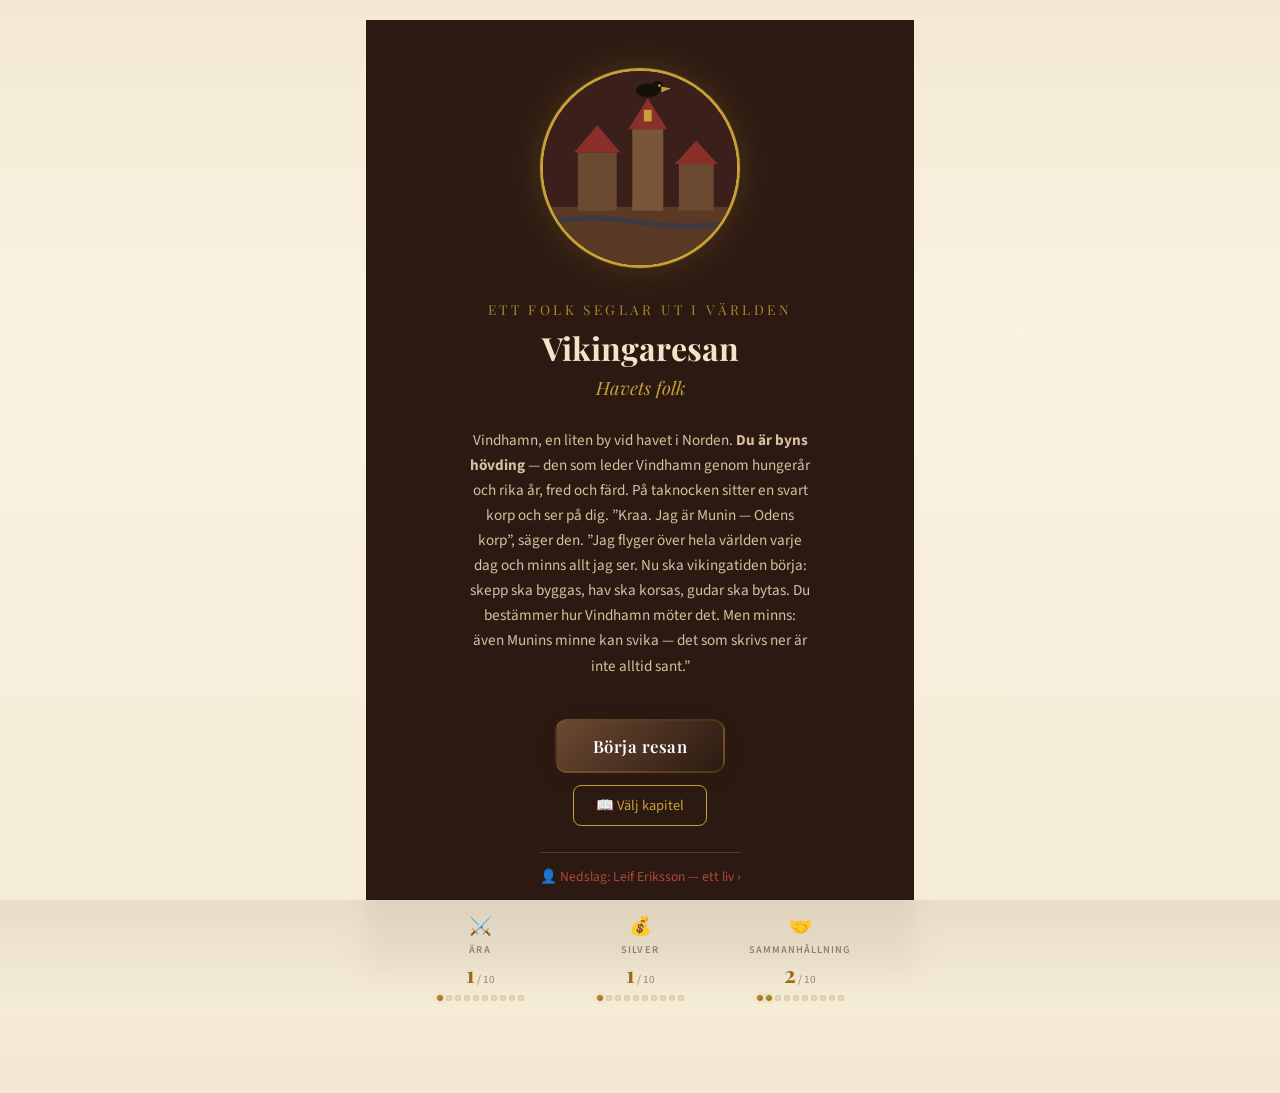
==== commit ddb203c1: "Vikingaresan: Havets folk — ny episod (vikingatiden ca 800–1100) Ny episod i Historieresan-serien, b" ====
--- a/index.html
+++ b/index.html
@@ -1,142 +1,7805 @@
 <!DOCTYPE html>
 <html lang="sv">
 <head>
-<meta charset="utf-8">
-<meta name="viewport" content="width=device-width, initial-scale=1">
-<title>Historieresan — spela dig genom historien</title>
+<meta charset="UTF-8">
+<meta name="viewport" content="width=device-width, initial-scale=1.0, maximum-scale=1.0, user-scalable=no">
+<title>Vikingaresan &mdash; Havets folk</title>
+
+<link rel="preconnect" href="https://fonts.googleapis.com">
+<link rel="preconnect" href="https://fonts.gstatic.com" crossorigin>
+<link href="https://fonts.googleapis.com/css2?family=Playfair+Display:ital,wght@0,400;0,600;0,700;1,400&family=Source+Sans+3:ital,wght@0,300;0,400;0,600;0,700;1,400&family=Caveat:wght@400;500;600;700&display=swap" rel="stylesheet">
+
 <style>
-  :root {
-    --bg: #f3ede0; --bg2: #fbf7ee; --ink: #2c2016; --muted: #6b5a44;
-    --card: #ffffff; --border: rgba(90,58,40,0.16); --accent: #9a7208;
-    --accent2: #1b5e56; --shadow: rgba(44,24,16,0.10);
-  }
-  @media (prefers-color-scheme: dark) {
-    :root { --bg:#161a22; --bg2:#1c222c; --ink:#eef2f8; --muted:#9fb0c4;
-      --card:#212834; --border:rgba(255,255,255,0.10); --accent:#d4a72c;
-      --accent2:#4bb3a6; --shadow:rgba(0,0,0,0.4); }
-  }
-  :root[data-theme="dark"] { --bg:#161a22; --bg2:#1c222c; --ink:#eef2f8; --muted:#9fb0c4;
-    --card:#212834; --border:rgba(255,255,255,0.10); --accent:#d4a72c; --accent2:#4bb3a6; --shadow:rgba(0,0,0,0.4); }
-  :root[data-theme="light"] { --bg:#f3ede0; --bg2:#fbf7ee; --ink:#2c2016; --muted:#6b5a44;
-    --card:#ffffff; --border:rgba(90,58,40,0.16); --accent:#9a7208; --accent2:#1b5e56; --shadow:rgba(44,24,16,0.10); }
-  * { box-sizing: border-box; margin: 0; padding: 0; }
-  body { font-family: 'Segoe UI', system-ui, sans-serif; color: var(--ink);
-    background: linear-gradient(180deg, var(--bg) 0%, var(--bg2) 40%, var(--bg) 100%);
-    min-height: 100vh; line-height: 1.6; -webkit-font-smoothing: antialiased; }
-  .wrap { max-width: 880px; margin: 0 auto; padding: 48px 20px 64px; }
-  header { text-align: center; margin-bottom: 40px; }
-  .compass { font-size: 3rem; display: block; margin-bottom: 8px; }
-  h1 { font-family: Georgia, serif; font-size: clamp(2rem, 6vw, 2.8rem); letter-spacing: -0.01em; }
-  .tagline { color: var(--muted); font-size: 1.05rem; margin-top: 8px; }
-  .intro { max-width: 620px; margin: 20px auto 0; color: var(--muted); }
-  .filters { display: flex; gap: 8px; justify-content: center; flex-wrap: wrap; margin: 32px 0 24px; }
-  .filter { background: var(--card); border: 1px solid var(--border); color: var(--ink);
-    padding: 7px 15px; border-radius: 999px; font-size: 0.85rem; cursor: pointer; transition: all .15s; }
-  .filter.active { background: var(--accent); color: #fff; border-color: var(--accent); }
-  .grid { display: grid; grid-template-columns: repeat(auto-fill, minmax(240px, 1fr)); gap: 18px; }
-  .card { background: var(--card); border: 1px solid var(--border); border-radius: 14px;
-    padding: 22px; box-shadow: 0 4px 16px var(--shadow); display: flex; flex-direction: column;
-    transition: transform .15s, box-shadow .15s; text-decoration: none; color: inherit; }
-  a.card:hover { transform: translateY(-3px); box-shadow: 0 8px 24px var(--shadow); }
-  .card.soon { opacity: 0.72; }
-  .card-emoji { font-size: 2.2rem; margin-bottom: 10px; }
-  .card h2 { font-family: Georgia, serif; font-size: 1.3rem; margin-bottom: 4px; }
-  .card .era { font-size: 0.78rem; color: var(--accent2); font-weight: 600; text-transform: uppercase; letter-spacing: 0.05em; }
-  .card p { color: var(--muted); font-size: 0.92rem; margin-top: 10px; flex: 1; }
-  .badges { display: flex; gap: 6px; flex-wrap: wrap; margin-top: 14px; }
-  .badge { font-size: 0.72rem; padding: 3px 9px; border-radius: 6px; background: rgba(154,114,8,0.12); color: var(--accent); }
-  .extra { font-size: 0.8rem; margin-top: 12px; }
-  .extra a { color: var(--accent2); text-decoration: none; font-weight: 600; }
-  .status { font-size: 0.78rem; margin-top: 12px; font-weight: 600; }
-  .status.live { color: var(--accent2); }
-  .status.soon { color: var(--muted); }
-  footer { text-align: center; margin-top: 48px; color: var(--muted); font-size: 0.85rem; }
-  footer a { color: var(--accent); }
-  .about { margin-top: 44px; background: var(--card); border: 1px solid var(--border);
-    border-radius: 14px; padding: 24px; }
-  .about h3 { font-family: Georgia, serif; margin-bottom: 8px; }
-  .about p { color: var(--muted); font-size: 0.92rem; margin-top: 8px; }
+/* ============================================
+   CSS CUSTOM PROPERTIES
+   ============================================ */
+:root {
+  --parchment: #f3e9d2;
+  --parchment-light: #faf3e2;
+  --parchment-dark: #e6d8ba;
+  --gold: #9a6b12;
+  --gold-light: #c8a038;
+  --copper: #8b2f2a;
+  --copper-light: #b0473f;
+  --moss: #3a5a34;
+  --moss-light: #567d4a;
+  --navy: #3a1f1a;
+  --navy-light: #5a2f28;
+  --brown-dark: #2c1a12;
+  --brown-medium: #6b4a32;
+  --brown-light: #9a8060;
+  --card-bg: rgba(255, 255, 255, 0.45);
+  --card-border: rgba(90, 47, 40, 0.18);
+  --shadow-soft: rgba(44, 26, 18, 0.08);
+  --shadow-medium: rgba(44, 26, 18, 0.15);
+  --font-headline: 'Playfair Display', Georgia, serif;
+  --font-body: 'Source Sans 3', 'Segoe UI', sans-serif;
+}
+
+/* ============================================
+   GLOBAL RESET & BASE
+   ============================================ */
+*, *::before, *::after { box-sizing: border-box; margin: 0; padding: 0; }
+html { scroll-behavior: smooth; }
+body {
+  font-family: var(--font-body);
+  background: linear-gradient(180deg, var(--parchment) 0%, var(--parchment-light) 30%, var(--parchment) 100%);
+  min-height: 100vh;
+  color: var(--brown-dark);
+  -webkit-font-smoothing: antialiased;
+  overflow-x: hidden;
+}
+
+/* ============================================
+   PROGRESS BAR
+   ============================================ */
+.progress-bar {
+  position: fixed;
+  top: 0;
+  left: 0;
+  height: 4px;
+  background: linear-gradient(to right, var(--moss), var(--gold), var(--copper));
+  z-index: 100;
+  transition: width 0.6s cubic-bezier(0.25, 1, 0.5, 1);
+  box-shadow: 0 0 8px rgba(139, 105, 20, 0.3);
+}
+
+/* ============================================
+   PAGE TURN OVERLAY
+   ============================================ */
+.page-turn-overlay {
+  position: fixed; top: 0; left: 0; width: 100%; height: 100%;
+  background: linear-gradient(135deg, var(--parchment-dark) 0%, var(--parchment) 50%, var(--parchment-light) 100%);
+  z-index: 50; opacity: 0; pointer-events: none;
+  transition: opacity 0.3s ease;
+}
+.page-turn-overlay.active { opacity: 1; pointer-events: all; }
+
+/* ============================================
+   GAME CONTAINER
+   ============================================ */
+.game-container {
+  max-width: 580px;
+  margin: 0 auto;
+  padding: 20px 16px 120px;
+  position: relative;
+}
+
+/* ============================================
+   SCREENS
+   ============================================ */
+.screen {
+  display: none; opacity: 0;
+  transition: opacity 0.5s ease;
+}
+.screen.active { display: block; }
+.screen.active.visible { opacity: 1; }
+
+/* ============================================
+   TITLE SCREEN
+   ============================================ */
+.title-screen { text-align: center; padding: 20px 0 40px; }
+.title-icon { margin-bottom: 16px; }
+.title-icon svg { max-width: 280px; height: auto; }
+.title-ornament {
+  width: 60px; height: 2px; margin: 12px auto;
+  background: linear-gradient(to right, transparent, var(--gold), transparent);
+}
+.game-title {
+  font-family: var(--font-headline); font-size: clamp(2.2rem, 8vw, 3.2rem);
+  font-weight: 700; color: var(--brown-dark); letter-spacing: 0.04em; margin-bottom: 4px;
+}
+.game-subtitle {
+  font-family: var(--font-headline); font-size: clamp(1rem, 3vw, 1.25rem);
+  font-weight: 400; font-style: italic; color: var(--brown-medium); margin-bottom: 20px;
+}
+.chapter-label {
+  font-family: var(--font-headline); font-size: 1.05rem; font-weight: 600;
+  color: var(--gold); letter-spacing: 0.06em; margin-bottom: 6px;
+}
+.chapter-label-finale {
+  font-family: var(--font-headline); font-size: 1.15rem; font-weight: 700;
+  color: var(--gold); letter-spacing: 0.06em; margin-bottom: 6px;
+}
+.chapter-title-dramatic {
+  font-family: var(--font-headline); font-size: clamp(1.3rem, 4vw, 1.7rem);
+  font-weight: 700; color: var(--brown-dark); margin-bottom: 4px;
+}
+.chapter-year {
+  font-family: var(--font-headline); font-size: 0.95rem; font-weight: 400;
+  font-style: italic; color: var(--brown-light); margin-bottom: 16px;
+}
+.intro-text {
+  font-size: 1rem; line-height: 1.75; color: var(--brown-medium);
+  text-align: left; margin-bottom: 24px; padding: 0 4px;
+}
+.coop-badge {
+  display: inline-flex; align-items: center; gap: 8px;
+  background: rgba(45, 80, 22, 0.08); border: 1px solid rgba(45, 80, 22, 0.2);
+  border-radius: 20px; padding: 6px 16px; font-size: 0.85rem;
+  font-weight: 600; color: var(--moss);
+  margin-bottom: 20px;
+}
+
+/* ============================================
+   BUTTONS
+   ============================================ */
+.btn-primary {
+  display: inline-block; font-family: var(--font-headline);
+  font-size: 1.05rem; font-weight: 600; color: white;
+  background: linear-gradient(135deg, var(--brown-medium) 0%, var(--brown-dark) 100%);
+  border: 2px solid rgba(139, 105, 20, 0.3); border-radius: 12px;
+  padding: 14px 36px; cursor: pointer; transition: all 0.3s ease;
+  letter-spacing: 0.03em; box-shadow: 0 4px 16px var(--shadow-medium);
+}
+.btn-primary:hover { transform: translateY(-2px); box-shadow: 0 6px 24px var(--shadow-medium); border-color: var(--gold); }
+.btn-primary:active { transform: translateY(0); }
+.btn-somber {
+  display: inline-block; font-family: var(--font-headline);
+  font-size: 1rem; font-weight: 600; color: var(--parchment-light);
+  background: linear-gradient(135deg, #3a2a1e 0%, #2c1810 100%);
+  border: 1px solid rgba(139, 105, 20, 0.2); border-radius: 12px;
+  padding: 14px 36px; cursor: pointer; transition: all 0.3s ease;
+  letter-spacing: 0.04em; box-shadow: 0 4px 12px rgba(0, 0, 0, 0.15);
+}
+.btn-somber:hover { border-color: rgba(139, 105, 20, 0.4); transform: translateY(-2px); }
+.btn-grand {
+  display: inline-block; font-family: var(--font-headline);
+  font-size: 1.1rem; font-weight: 700; color: white;
+  background: linear-gradient(135deg, var(--gold) 0%, var(--copper) 50%, var(--gold) 100%);
+  background-size: 200% 200%; border: 2px solid rgba(255, 255, 255, 0.2);
+  border-radius: 14px; padding: 16px 40px; cursor: pointer;
+  transition: all 0.3s ease; letter-spacing: 0.04em;
+  box-shadow: 0 4px 20px rgba(139, 105, 20, 0.35);
+  animation: shimmer 3s ease-in-out infinite;
+}
+@keyframes shimmer {
+  0%, 100% { background-position: 0% 50%; }
+  50% { background-position: 100% 50%; }
+}
+.btn-grand:hover { transform: translateY(-3px) scale(1.02); box-shadow: 0 8px 32px rgba(139, 105, 20, 0.45); }
+
+/* ============================================
+   NARRATIVE & FACT BOXES
+   ============================================ */
+.narrative-box { margin-bottom: 28px; }
+.narrative-heading {
+  font-family: var(--font-headline); font-size: clamp(1.3rem, 4vw, 1.6rem);
+  font-weight: 600; color: var(--brown-dark); margin-bottom: 12px; line-height: 1.3;
+}
+.narrative-text { font-size: 1rem; line-height: 1.8; color: var(--brown-medium); }
+.narrative-text p { margin-bottom: 14px; }
+.narrative-text p:last-child { margin-bottom: 0; }
+
+.fact-box {
+  background: linear-gradient(135deg, rgba(26, 39, 68, 0.06) 0%, rgba(45, 63, 94, 0.06) 100%);
+  border: 1px solid rgba(26, 39, 68, 0.15); border-radius: 12px;
+  padding: 28px; margin-bottom: 32px; position: relative;
+}
+.fact-box::before {
+  content: ''; position: absolute; top: 0; left: 0; right: 0; height: 3px;
+  background: linear-gradient(to right, var(--navy), var(--navy-light), var(--navy));
+  border-radius: 12px 12px 0 0;
+}
+.fact-icon { font-size: 1.8rem; margin-bottom: 10px; display: block; }
+.fact-label { font-family: var(--font-headline); font-size: 1.1rem; font-weight: 600; color: var(--navy); margin-bottom: 10px; }
+.fact-text { font-size: 0.95rem; color: var(--brown-medium); line-height: 1.75; }
+.fact-text p { margin-bottom: 12px; }
+.fact-text p:last-child { margin-bottom: 0; }
+.fact-quote {
+  font-family: var(--font-headline); font-size: 1.05rem; font-style: italic;
+  color: var(--navy); text-align: center; padding: 16px 20px; margin: 16px 0;
+  border-top: 1px solid rgba(26, 39, 68, 0.12); border-bottom: 1px solid rgba(26, 39, 68, 0.12);
+  line-height: 1.6;
+}
+
+/* ============================================
+   CHOICE CARDS
+   ============================================ */
+.choices-container { display: flex; flex-direction: column; gap: 16px; margin-bottom: 32px; }
+.choice-card {
+  background: var(--card-bg); border: 2px solid var(--card-border);
+  border-radius: 12px; padding: 24px; cursor: pointer;
+  transition: all 0.3s ease; position: relative; overflow: hidden;
+}
+.choice-card::after {
+  content: ''; position: absolute; top: 0; left: 0; right: 0; bottom: 0;
+  background: linear-gradient(135deg, rgba(139, 105, 20, 0.04) 0%, transparent 50%);
+  opacity: 0; transition: opacity 0.3s ease; pointer-events: none;
+}
+.choice-card:hover { border-color: var(--gold); transform: translateY(-3px); box-shadow: 0 8px 28px var(--shadow-medium); }
+.choice-card:hover::after { opacity: 1; }
+.choice-card:active { transform: translateY(-1px); }
+.choice-card.selected { border-color: var(--moss); background: rgba(45, 80, 22, 0.06); pointer-events: none; }
+.choice-card.not-selected { opacity: 0.35; pointer-events: none; transform: scale(0.97); }
+.choice-card.locked {
+  opacity: 0.5; pointer-events: none; cursor: not-allowed;
+  border-style: dashed; border-color: var(--brown-light);
+  background: rgba(200, 190, 170, 0.25);
+}
+.choice-card.locked:hover { transform: none; box-shadow: none; border-color: var(--brown-light); }
+.choice-card.locked .choice-card-number { background: linear-gradient(135deg, var(--brown-light), var(--brown-light)); }
+.choice-req-label {
+  display: flex; align-items: center; gap: 6px;
+  margin-top: 10px; padding: 6px 12px;
+  background: rgba(139, 105, 20, 0.08); border-radius: 8px;
+  font-size: 0.82rem; font-weight: 600; color: var(--brown-light);
+  font-family: var(--font-body);
+}
+.choice-card-number {
+  display: inline-flex; align-items: center; justify-content: center;
+  width: 30px; height: 30px;
+  background: linear-gradient(135deg, var(--brown-medium), var(--brown-dark));
+  color: white; font-family: var(--font-headline); font-size: 0.85rem;
+  font-weight: 700; border-radius: 50%; margin-bottom: 12px;
+}
+.choice-card-title {
+  font-family: var(--font-headline); font-size: 1.12rem; font-weight: 600;
+  color: var(--brown-dark); margin-bottom: 8px; line-height: 1.3;
+}
+.choice-card-desc { font-size: 0.95rem; color: var(--brown-medium); line-height: 1.65; margin-bottom: 12px; }
+.choice-card-quote {
+  font-family: var(--font-headline); font-style: italic; font-size: 0.92rem;
+  color: var(--brown-light); margin-bottom: 12px; padding-left: 14px;
+  border-left: 2px solid var(--card-border);
+}
+.choice-card-effect { display: inline-flex; gap: 10px; flex-wrap: wrap; }
+.effect-badge { font-size: 0.78rem; font-weight: 600; padding: 3px 10px; border-radius: 12px; letter-spacing: 0.02em; }
+.effect-badge.positive { background: rgba(45, 80, 22, 0.12); color: var(--moss); }
+.effect-badge.negative { background: rgba(180, 40, 40, 0.1); color: #8b2020; }
+.effect-badge.neutral { background: rgba(139, 105, 20, 0.1); color: var(--gold); }
+.effect-badge.special { background: rgba(139, 105, 20, 0.12); color: var(--gold); }
+
+/* ============================================
+   RESULT BOX
+   ============================================ */
+.result-box {
+  background: linear-gradient(135deg, rgba(45, 80, 22, 0.06) 0%, rgba(139, 105, 20, 0.06) 100%);
+  border: 1px solid rgba(45, 80, 22, 0.2); border-left: 4px solid var(--moss);
+  border-radius: 0 12px 12px 0; padding: 20px 24px; margin-top: 20px;
+  margin-bottom: 28px; display: none;
+}
+.result-box.visible { display: block; animation: slideIn 0.5s ease; }
+@keyframes slideIn { from { opacity: 0; transform: translateX(-10px); } to { opacity: 1; transform: translateX(0); } }
+.result-label {
+  font-family: var(--font-headline); font-size: 0.85rem; font-weight: 600;
+  color: var(--moss); text-transform: uppercase; letter-spacing: 0.1em; margin-bottom: 6px;
+}
+.result-text { font-size: 0.95rem; color: var(--brown-medium); line-height: 1.7; }
+
+/* ============================================
+   RESOURCE BAR
+   ============================================ */
+.resource-bar {
+  position: fixed; bottom: 0; left: 0; right: 0;
+  background: linear-gradient(180deg, rgba(232, 220, 200, 0.95), rgba(245, 237, 214, 0.98));
+  backdrop-filter: blur(12px); -webkit-backdrop-filter: blur(12px);
+  border-top: 1px solid rgba(139, 105, 20, 0.12); padding: 12px 16px 16px;
+  z-index: 40; transform: translateY(100%); transition: transform 0.4s ease;
+}
+.resource-bar-inner { display: flex; justify-content: center; gap: 20px; max-width: 460px; margin: 0 auto; }
+[id$="-minigame-v2-continue"] { margin-bottom: 110px; }
+#ch6-newspaperContinue { margin-bottom: 110px; }
+.resource-item { display: flex; flex-direction: column; align-items: center; gap: 2px; flex: 1; min-width: 60px; }
+.resource-icon { font-size: 1.15rem; margin-bottom: 1px; }
+.resource-label {
+  font-size: 0.65rem; font-weight: 600; text-transform: uppercase;
+  letter-spacing: 0.1em; color: var(--brown-light);
+}
+.resource-value-container { display: flex; align-items: baseline; gap: 2px; }
+.resource-value {
+  font-family: var(--font-headline); font-size: 1.4rem; font-weight: 700;
+  color: var(--gold); transition: all 0.3s ease;
+}
+.resource-max { font-size: 0.7rem; color: var(--brown-light); }
+.resource-bar-dots { display: flex; gap: 3px; margin-top: 4px; }
+.resource-dot {
+  width: 6px; height: 6px; border-radius: 50%;
+  background: var(--parchment-dark); border: 1px solid rgba(139, 105, 20, 0.15);
+  transition: all 0.3s ease;
+}
+.resource-dot.filled {
+  background: linear-gradient(135deg, var(--gold-light), var(--gold));
+  border-color: var(--gold); box-shadow: 0 0 4px rgba(139, 105, 20, 0.3);
+}
+.resource-change-indicator {
+  position: fixed; font-family: var(--font-headline); font-size: 1.1rem;
+  font-weight: 700; pointer-events: none; z-index: 60;
+  animation: floatUp 1.2s ease-out forwards;
+}
+.resource-change-indicator.positive { color: var(--moss); }
+.resource-change-indicator.negative { color: #8b2020; }
+@keyframes floatUp { 0% { opacity: 1; transform: translateY(0); } 100% { opacity: 0; transform: translateY(-40px); } }
+.resource-value.bump-up { animation: bumpUp 0.5s ease; }
+.resource-value.bump-down { animation: bumpDown 0.5s ease; }
+@keyframes bumpUp { 0% { transform: scale(1); } 40% { transform: scale(1.3); color: var(--moss); } 100% { transform: scale(1); } }
+@keyframes bumpDown { 0% { transform: scale(1); } 40% { transform: scale(0.8); color: #8b2020; } 100% { transform: scale(1); } }
+
+/* ============================================
+   HOW TO PLAY
+   ============================================ */
+.how-to-play-grid { display: flex; flex-direction: column; gap: 16px; margin: 24px 0; }
+.htp-item {
+  display: flex; align-items: flex-start; gap: 16px;
+  background: var(--card-bg); border: 1px solid var(--card-border);
+  border-radius: 12px; padding: 16px 20px;
+}
+.htp-icon { font-size: 1.4rem; flex-shrink: 0; margin-top: 2px; }
+.htp-text { flex: 1; }
+.htp-title { font-family: var(--font-headline); font-size: 0.95rem; font-weight: 600; color: var(--brown-dark); margin-bottom: 4px; }
+.htp-desc { font-size: 0.88rem; color: var(--brown-medium); line-height: 1.55; }
+
+/* ============================================
+   DISCUSSION & LESSON BOXES
+   ============================================ */
+.discussion-box {
+  background: linear-gradient(135deg, rgba(184, 115, 51, 0.08) 0%, rgba(139, 105, 20, 0.08) 100%);
+  border: 2px dashed var(--copper-light); border-radius: 12px;
+  padding: 28px; margin: 28px 0; text-align: center;
+}
+.discussion-icon { font-size: 1.6rem; margin-bottom: 8px; display: block; }
+.discussion-label { font-family: var(--font-headline); font-size: 1rem; font-weight: 600; color: var(--copper); margin-bottom: 10px; }
+.discussion-text { font-size: 0.98rem; color: var(--brown-medium); line-height: 1.7; font-style: italic; }
+.lesson-box {
+  background: var(--card-bg); border: 1px solid var(--card-border);
+  border-radius: 12px; padding: 24px 28px; margin: 24px 0; text-align: center;
+}
+.lesson-label {
+  font-family: var(--font-headline); font-size: 0.8rem; font-weight: 600;
+  text-transform: uppercase; letter-spacing: 0.12em; color: var(--gold); margin-bottom: 8px;
+}
+.lesson-text { font-size: 1rem; color: var(--brown-medium); line-height: 1.6; }
+
+/* ============================================
+   DIVIDER & SCENE ILLUSTRATION
+   ============================================ */
+.divider {
+  width: 80px; height: 2px;
+  background: linear-gradient(to right, transparent, var(--gold), transparent);
+  margin: 20px auto;
+}
+.divider-wide {
+  width: 160px; height: 2px;
+  background: linear-gradient(to right, transparent, var(--gold), var(--copper), var(--gold), transparent);
+  margin: 28px auto;
+}
+.scene-illustration { text-align: center; margin: 16px 0 24px; }
+.scene-illustration svg { max-width: 100%; height: auto; }
+
+/* ============================================
+   FINAL SUMMARY (per-chapter conclusion)
+   ============================================ */
+.final-resources { display: flex; justify-content: center; gap: 24px; flex-wrap: wrap; margin: 24px 0; }
+.final-resource-item {
+  display: flex; flex-direction: column; align-items: center; gap: 4px;
+  background: var(--card-bg); border: 1px solid var(--card-border);
+  border-radius: 12px; padding: 16px 24px; min-width: 110px;
+}
+.final-resource-icon { font-size: 1.8rem; }
+.final-resource-label { font-size: 0.75rem; font-weight: 600; text-transform: uppercase; letter-spacing: 0.1em; color: var(--brown-light); }
+.final-resource-value { font-family: var(--font-headline); font-size: 2rem; font-weight: 700; color: var(--gold); }
+
+/* ============================================
+   CELEBRATION / CONFETTI
+   ============================================ */
+.celebration-text {
+  font-family: var(--font-headline); font-size: clamp(1.4rem, 4vw, 1.8rem);
+  font-weight: 700; color: var(--gold); text-align: center; margin: 20px 0;
+}
+.teaser-text {
+  text-align: center; font-size: 0.95rem; color: var(--brown-light);
+  font-style: italic; margin-top: 20px; padding-bottom: 20px;
+}
+.confetti-container {
+  position: fixed; top: 0; left: 0; width: 100%; height: 100%;
+  pointer-events: none; z-index: 1000; overflow: hidden;
+}
+.confetti-piece {
+  position: absolute; width: 10px; height: 10px; top: -10px;
+  animation: confettiFall linear forwards;
+}
+@keyframes confettiFall {
+  0% { transform: translateY(0) rotate(0deg); opacity: 1; }
+  80% { opacity: 1; }
+  100% { transform: translateY(100vh) rotate(720deg); opacity: 0; }
+}
+
+/* ============================================
+   CH2: CHEMISTRY MINI-GAME
+   ============================================ */
+.chemistry-lab { text-align: center; margin: 20px 0; }
+.beaker-container { position: relative; display: inline-block; margin: 20px 0; }
+.beaker-svg { width: 120px; height: 160px; }
+.ingredients-shelf { display: flex; justify-content: center; gap: 12px; flex-wrap: wrap; margin: 16px 0; }
+.ingredient-bottle {
+  display: flex; flex-direction: column; align-items: center; gap: 4px;
+  padding: 12px 16px; background: var(--card-bg); border: 2px solid var(--card-border);
+  border-radius: 10px; cursor: pointer; transition: all 0.2s ease;
+  min-width: 70px; user-select: none; -webkit-user-select: none;
+}
+.ingredient-bottle:hover { border-color: var(--gold); transform: translateY(-2px); }
+.ingredient-bottle.used { opacity: 0.3; pointer-events: none; }
+.ingredient-bottle.correct { border-color: var(--moss); background: rgba(45, 80, 22, 0.08); }
+.ingredient-bottle.wrong { border-color: #c44; background: rgba(200, 60, 60, 0.08); animation: shake 0.4s ease; }
+@keyframes shake { 0%,100% { transform: translateX(0); } 25% { transform: translateX(-5px); } 75% { transform: translateX(5px); } }
+.ingredient-icon { font-size: 1.5rem; }
+.ingredient-label { font-size: 0.7rem; font-weight: 600; color: var(--brown-medium); text-transform: uppercase; }
+.chem-feedback { text-align: center; font-size: 0.9rem; color: var(--brown-medium); margin: 12px 0; min-height: 24px; font-style: italic; }
+.chem-progress { display: flex; justify-content: center; gap: 8px; margin: 12px 0; }
+.chem-step {
+  width: 28px; height: 28px; border-radius: 50%;
+  background: var(--parchment-dark); border: 2px solid var(--card-border);
+  display: flex; align-items: center; justify-content: center;
+  font-size: 0.75rem; font-weight: 700; color: var(--brown-light);
+  transition: all 0.3s ease;
+}
+.chem-step.completed { background: var(--moss); border-color: var(--moss); color: white; }
+.chem-step.current { border-color: var(--gold); box-shadow: 0 0 0 3px rgba(139, 105, 20, 0.2); }
+
+/* ============================================
+   CH3: STABILIZATION MINI-GAME & EXPLOSION
+   ============================================ */
+.stabilize-gauge { position: relative; width: 100%; max-width: 400px; margin: 20px auto; height: 50px; }
+.gauge-bar {
+  width: 100%; height: 30px; background: var(--parchment-dark);
+  border: 2px solid var(--card-border); border-radius: 15px;
+  overflow: hidden; position: relative;
+}
+.gauge-zone-safe {
+  position: absolute; top: 0; height: 100%;
+  background: rgba(45, 80, 22, 0.2); border-left: 2px solid var(--moss); border-right: 2px solid var(--moss);
+}
+.gauge-needle {
+  position: absolute; top: -5px; width: 4px; height: 40px;
+  background: var(--copper); border-radius: 2px;
+  transition: none;
+}
+.gauge-needle.stopped { transition: left 0.3s ease; }
+.stabilize-btn {
+  display: block; margin: 16px auto 0; font-family: var(--font-headline);
+  font-size: 1.1rem; font-weight: 700; color: white;
+  background: linear-gradient(135deg, #c44, #a33); border: none;
+  border-radius: 12px; padding: 14px 40px; cursor: pointer;
+  transition: all 0.2s ease;
+}
+.stabilize-btn:hover { transform: scale(1.05); }
+.stabilize-btn:active { transform: scale(0.98); }
+
+/* Explosion effects */
+@keyframes screenShake {
+  0%, 100% { transform: translate(0); }
+  10% { transform: translate(-8px, 4px); }
+  20% { transform: translate(8px, -4px); }
+  30% { transform: translate(-6px, 2px); }
+  40% { transform: translate(6px, -2px); }
+  50% { transform: translate(-4px, 3px); }
+  60% { transform: translate(4px, -1px); }
+  70% { transform: translate(-2px, 1px); }
+  80% { transform: translate(2px, -1px); }
+}
+.screen-shake { animation: screenShake 0.6s ease; }
+.explosion-flash {
+  position: fixed; top: 0; left: 0; width: 100%; height: 100%;
+  z-index: 999; pointer-events: none;
+  animation: flashEffect 0.8s ease-out forwards;
+}
+@keyframes flashEffect {
+  0% { background: rgba(255, 200, 50, 0.9); }
+  30% { background: rgba(255, 100, 20, 0.5); }
+  100% { background: transparent; }
+}
+
+/* ============================================
+   CH4: DYNAMITE MIXING MINI-GAME
+   ============================================ */
+.mixing-container { text-align: center; margin: 20px 0; }
+.mixing-sliders { display: flex; flex-direction: column; gap: 16px; margin: 20px 0; max-width: 380px; margin-left: auto; margin-right: auto; }
+.slider-group { display: flex; align-items: center; gap: 12px; }
+.slider-label {
+  font-family: var(--font-headline); font-size: 0.85rem; font-weight: 600;
+  color: var(--brown-medium); min-width: 100px; text-align: right;
+}
+.slider-input { flex: 1; -webkit-appearance: none; height: 8px; border-radius: 4px; background: var(--parchment-dark); outline: none; }
+.slider-input::-webkit-slider-thumb {
+  -webkit-appearance: none; width: 20px; height: 20px; border-radius: 50%;
+  background: linear-gradient(135deg, var(--gold-light), var(--gold));
+  cursor: pointer; box-shadow: 0 2px 6px var(--shadow-medium);
+}
+.slider-value { font-family: var(--font-headline); font-size: 1rem; font-weight: 700; color: var(--gold); min-width: 40px; }
+.mixing-total {
+  text-align: center; font-family: var(--font-headline); font-size: 1.1rem;
+  color: var(--brown-medium); margin: 16px 0;
+}
+.mixing-result-bar {
+  width: 100%; max-width: 380px; height: 20px; background: var(--parchment-dark);
+  border: 2px solid var(--card-border); border-radius: 10px;
+  margin: 12px auto; overflow: hidden; position: relative;
+}
+.mixing-result-fill { height: 100%; border-radius: 8px; transition: width 0.5s ease, background 0.5s ease; }
+
+/* ============================================
+   CH5: FACTORY LOGISTICS MINI-GAME
+   ============================================ */
+.minigame-wrapper { position: relative; margin-bottom: 28px; }
+.minigame-header { text-align: center; margin-bottom: 16px; }
+.minigame-title { font-family: var(--font-headline); font-size: 1.3rem; font-weight: 700; color: var(--brown-dark); margin-bottom: 4px; }
+.minigame-subtitle { font-size: 0.9rem; color: var(--brown-medium); }
+.minigame-timer-bar { width: 100%; height: 8px; background: var(--parchment-dark); border-radius: 4px; margin-bottom: 12px; overflow: hidden; }
+.minigame-timer-fill { height: 100%; background: linear-gradient(to right, var(--moss), var(--gold)); border-radius: 4px; transition: width 0.3s linear; width: 100%; }
+.minigame-timer-fill.warning { background: linear-gradient(to right, #c44, #e85a5a); }
+.minigame-score { text-align: center; font-family: var(--font-headline); font-size: 1rem; color: var(--gold); margin-bottom: 12px; }
+.minigame-round-label { text-align: center; font-size: 0.85rem; color: var(--brown-light); margin-bottom: 16px; font-weight: 500; }
+.europe-map-container { position: relative; width: 100%; max-width: 500px; margin: 0 auto; aspect-ratio: 5 / 3.5; background: var(--card-bg); border: 2px solid var(--card-border); border-radius: 12px; overflow: hidden; }
+.europe-map-container svg { width: 100%; height: 100%; }
+.factory-dot { cursor: pointer; transition: transform 0.2s ease, filter 0.2s ease; }
+.factory-dot:hover { transform: scale(1.15); filter: brightness(1.2); }
+.factory-dot.correct { animation: factoryCorrect 0.6s ease; }
+.factory-dot.wrong { animation: factoryWrong 0.5s ease; }
+@keyframes factoryCorrect { 0% { transform: scale(1); } 50% { transform: scale(1.4); } 100% { transform: scale(1); } }
+@keyframes factoryWrong { 0%, 100% { transform: translateX(0); } 20% { transform: translateX(-5px); } 40% { transform: translateX(5px); } 60% { transform: translateX(-3px); } 80% { transform: translateX(3px); } }
+.shipment-tray { display: flex; justify-content: center; gap: 16px; margin-top: 16px; min-height: 70px; align-items: center; flex-wrap: wrap; }
+.shipment-crate {
+  display: flex; flex-direction: column; align-items: center; gap: 4px;
+  padding: 10px 14px; background: var(--card-bg); border: 2px solid var(--card-border);
+  border-radius: 10px; cursor: pointer; transition: all 0.2s ease;
+  min-width: 72px; user-select: none; -webkit-user-select: none;
+}
+.shipment-crate:hover { border-color: var(--gold); transform: translateY(-2px); box-shadow: 0 4px 12px var(--shadow-soft); }
+.shipment-crate.selected-crate { border-color: var(--copper); background: rgba(184, 115, 51, 0.1); box-shadow: 0 0 0 3px rgba(184, 115, 51, 0.2); transform: translateY(-3px); }
+.shipment-crate.delivered { opacity: 0.3; pointer-events: none; transform: scale(0.9); }
+.shipment-crate-icon { font-size: 1.6rem; }
+.shipment-crate-label { font-size: 0.7rem; font-weight: 600; color: var(--brown-medium); text-transform: uppercase; letter-spacing: 0.05em; }
+.factory-need-icon { font-size: 1rem; pointer-events: none; }
+.factory-label-text { font-family: var(--font-body); font-size: 8px; fill: var(--brown-medium); pointer-events: none; font-weight: 600; }
+
+/* CH5 Simplified Mini-game */
+.ch5-order-card {
+  background: var(--card-bg); border: 2px solid var(--card-border); border-radius: 12px;
+  padding: 20px; text-align: center; margin-bottom: 20px;
+  box-shadow: 0 2px 8px var(--shadow-soft);
+}
+.ch5-order-icon { font-size: 2rem; margin-bottom: 8px; }
+.ch5-order-text { font-family: var(--font-headline); font-size: 1.1rem; color: var(--brown-dark); line-height: 1.4; }
+.ch5-city-grid {
+  display: grid; grid-template-columns: 1fr 1fr; gap: 12px; margin-bottom: 16px;
+}
+.ch5-city-grid button:last-child { grid-column: 1 / -1; max-width: 200px; justify-self: center; }
+.ch5-city-btn {
+  font-family: var(--font-headline); font-size: 1rem; font-weight: 600;
+  color: var(--brown-dark); background: var(--card-bg);
+  border: 2px solid var(--card-border); border-radius: 12px;
+  padding: 14px 12px; cursor: pointer; transition: all 0.2s ease;
+  line-height: 1.3;
+}
+.ch5-city-btn small { font-family: var(--font-body); font-size: 0.75rem; font-weight: 400; color: var(--brown-light); }
+.ch5-city-btn:hover { border-color: var(--gold); transform: translateY(-2px); box-shadow: 0 4px 12px var(--shadow-soft); }
+.ch5-city-btn.ch5-correct { border-color: var(--moss); background: rgba(45, 80, 22, 0.1); }
+.ch5-city-btn.ch5-wrong { border-color: #c44; background: rgba(204, 68, 68, 0.08); }
+.ch5-feedback {
+  text-align: center; font-size: 0.95rem; color: var(--brown-medium);
+  min-height: 24px; margin-bottom: 12px; font-style: italic;
+}
+.minigame-instructions { text-align: center; font-size: 0.88rem; color: var(--brown-light); margin-top: 12px; font-style: italic; line-height: 1.5; }
+.minigame-result { text-align: center; padding: 24px; display: none; }
+.minigame-result.visible { display: block; animation: slideIn 0.5s ease; }
+.minigame-result-score { font-family: var(--font-headline); font-size: 2.5rem; font-weight: 700; color: var(--gold); margin-bottom: 8px; }
+.minigame-result-text { font-size: 1rem; color: var(--brown-medium); line-height: 1.6; margin-bottom: 16px; }
+.smoke-particle {
+  position: absolute; width: 8px; height: 8px; border-radius: 50%;
+  background: rgba(90, 58, 40, 0.15); pointer-events: none;
+  animation: smokeRise 1.5s ease-out forwards;
+}
+@keyframes smokeRise { 0% { transform: translateY(0) scale(0.5); opacity: 0.4; } 100% { transform: translateY(-30px) scale(2); opacity: 0; } }
+
+/* ============================================
+   CH6: NEWSPAPER
+   ============================================ */
+.newspaper-wrapper { margin: 0 -4px; }
+.newspaper {
+  background: #f0e8d4; border: 1px solid #c8bfad; border-radius: 3px;
+  padding: 28px 24px 24px; font-family: Georgia, 'Times New Roman', serif;
+  position: relative; box-shadow: 2px 3px 12px rgba(0,0,0,0.08);
+}
+.newspaper::before {
+  content: ''; position: absolute; top: 0; left: 0; right: 0; bottom: 0;
+  background: repeating-linear-gradient(0deg, transparent, transparent 28px, rgba(0,0,0,0.015) 28px, rgba(0,0,0,0.015) 29px);
+  pointer-events: none;
+}
+.newspaper-masthead { text-align: center; margin-bottom: 12px; }
+.newspaper-name { font-size: 0.85rem; font-weight: 700; letter-spacing: 0.25em; text-transform: uppercase; color: #2c1810; }
+.newspaper-date { font-size: 0.65rem; color: #8b7a62; font-style: italic; margin-top: 2px; }
+.newspaper-rule { border: none; border-top: 2px solid #2c1810; margin: 8px 0; opacity: 0.3; }
+.newspaper-headline {
+  font-family: 'Playfair Display', Georgia, serif; font-size: clamp(1.4rem, 5vw, 1.9rem);
+  font-weight: 700; text-align: center; color: #1a0e08; line-height: 1.2;
+  letter-spacing: 0.03em; margin: 16px 0 8px; opacity: 0;
+  transition: opacity 0.8s ease;
+}
+.newspaper-headline.visible { opacity: 1; }
+.newspaper-headline.tremble { animation: tremble 0.4s ease; }
+@keyframes tremble { 0%, 100% { transform: rotate(0); } 25% { transform: rotate(-0.5deg); } 75% { transform: rotate(0.5deg); } }
+@keyframes heartbeat { 0%, 100% { transform: scale(1); } 14% { transform: scale(1.02); } 28% { transform: scale(1); } 42% { transform: scale(1.015); } 56% { transform: scale(1); } }
+.newspaper-headline.pulse { animation: heartbeat 1.8s ease-in-out; }
+.newspaper-translation {
+  text-align: center; font-style: italic; font-size: 0.95rem;
+  color: #5a3a28; margin: 6px 0 12px; opacity: 0;
+  transition: opacity 1s ease;
+}
+.newspaper-translation.visible { opacity: 1; }
+.newspaper-body {
+  text-align: center; font-size: 0.92rem; color: #3a2a1e;
+  line-height: 1.6; margin: 12px 0; font-style: italic;
+  opacity: 0; transition: opacity 0.8s ease;
+}
+.newspaper-body.visible { opacity: 1; }
+.newspaper-columns {
+  display: flex; gap: 12px; margin-top: 16px; opacity: 0;
+  transition: opacity 0.8s ease;
+}
+.newspaper-columns.visible { opacity: 1; }
+.newspaper-col { flex: 1; font-size: 0.6rem; color: #8b7a62; line-height: 1.6; text-align: justify; column-count: 1; }
+
+/* ============================================
+   CH6: RADIO (1933)
+   ============================================ */
+.radio-wrapper { display:flex; flex-direction:column; align-items:center; margin: 8px 0; }
+.radio-set {
+  width: 300px; max-width: 92%; background: linear-gradient(160deg,#4a2f1c,#3a2417);
+  border-radius: 18px 18px 12px 12px; padding: 22px 22px 18px;
+  box-shadow: 0 10px 30px rgba(0,0,0,0.4), inset 0 2px 6px rgba(255,220,150,0.12);
+  position: relative; border: 2px solid #5a3a22;
+}
+.radio-brand { text-align:center; font-family: var(--font-headline); font-size:0.7rem;
+  letter-spacing:0.3em; color:#c9a86a; opacity:0.8; margin-bottom:10px; text-transform:uppercase; }
+.radio-grille {
+  height: 74px; border-radius: 10px; background:
+    repeating-linear-gradient(90deg,#241610,#241610 4px,#3a2417 4px,#3a2417 8px);
+  box-shadow: inset 0 2px 8px rgba(0,0,0,0.6); margin-bottom: 14px; position:relative; overflow:hidden;
+}
+.radio-eye {
+  position:absolute; top:50%; left:50%; transform:translate(-50%,-50%);
+  width:34px; height:34px; border-radius:50%; background:#0a1a0a;
+  box-shadow: 0 0 2px #000;
+}
+.radio-eye::after {
+  content:''; position:absolute; inset:5px; border-radius:50%;
+  background: radial-gradient(circle, rgba(120,255,120,0.9) 0%, rgba(40,160,40,0.5) 60%, transparent 75%);
+  transform: scale(var(--eye,0.35)); transition: transform 0.5s ease;
+}
+.radio-dial {
+  background:#1c130c; border-radius:6px; padding:6px 10px; margin-bottom:14px;
+  display:flex; align-items:center; justify-content:space-between;
+  font-family: 'Courier New', monospace; font-size:0.62rem; color:#c9a86a;
+  border:1px solid #5a3a22; letter-spacing:0.08em;
+}
+.radio-needle { color:#ff8a5a; font-weight:700; transition: all 0.4s ease; }
+.radio-screen {
+  min-height: 92px; width:300px; max-width:92%; margin: 4px 0 2px;
+  background:#0d1626; border-radius:8px; padding:14px 16px;
+  border:1px solid #24365e; color:#dbe8ff; font-family: Georgia, serif;
+  text-align:center; line-height:1.5; position:relative;
+}
+.radio-static {
+  font-family:'Courier New', monospace; color:#3a4a6b; letter-spacing:1px;
+  font-size:0.8rem; word-break:break-all; opacity:0.7; transition: opacity 0.4s ease;
+}
+.radio-line { opacity:0; transition: opacity 0.7s ease; margin: 2px 0; }
+.radio-line.visible { opacity:1; }
+.radio-line .de { color:#f5f8ff; font-weight:600; }
+.radio-line .sv { color:#9fb4d8; font-style:italic; font-size:0.9em; }
+.radio-knob {
+  margin-top:16px; width:64px; height:64px; border-radius:50%;
+  background: radial-gradient(circle at 35% 30%, #6a4a2c, #2a1a10);
+  border:3px solid #5a3a22; box-shadow: 0 4px 10px rgba(0,0,0,0.4);
+  cursor:pointer; position:relative; touch-action:manipulation;
+  display:flex; align-items:center; justify-content:center;
+}
+.radio-knob::after { content:''; position:absolute; top:8px; width:4px; height:20px;
+  background:#c9a86a; border-radius:2px; transform-origin:50% 24px;
+  transform: rotate(var(--knob,0deg)); transition: transform 0.4s ease; }
+.radio-knob-label { text-align:center; font-size:0.78rem; color:var(--brown-light);
+  font-style:italic; margin-top:8px; }
+.screen-shake { animation: screenShake 0.5s ease; }
+
+/* Reveal box */
+.reveal-box {
+  background: linear-gradient(135deg, rgba(44, 24, 16, 0.04) 0%, rgba(26, 39, 68, 0.04) 100%);
+  border: 1px solid rgba(44, 24, 16, 0.12); border-left: 4px solid var(--brown-medium);
+  border-radius: 0 12px 12px 0; padding: 24px; margin-top: 24px;
+  opacity: 0; transform: translateY(10px);
+  transition: opacity 0.8s ease, transform 0.8s ease;
+}
+.reveal-box.visible { opacity: 1; transform: translateY(0); }
+.reveal-text { font-size: 1.02rem; line-height: 1.75; color: var(--brown-dark); font-style: italic; }
+
+/* Golden sparkles (ch6 subdued celebration) */
+.sparkle-piece {
+  position: absolute; top: -10px; border-radius: 50%;
+  animation: sparkleFall linear forwards; pointer-events: none;
+}
+@keyframes sparkleFall {
+  0% { transform: translateY(0) scale(0); opacity: 0; }
+  15% { transform: translateY(8vh) scale(1); opacity: 0.9; }
+  50% { opacity: 0.7; }
+  100% { transform: translateY(100vh) scale(0.3); opacity: 0; }
+}
+@keyframes sparkleGlow {
+  0%, 100% { box-shadow: 0 0 4px rgba(196, 155, 42, 0.4); }
+  50% { box-shadow: 0 0 12px rgba(196, 155, 42, 0.8); }
+}
+
+/* Reflection moment */
+.reflection-moment { text-align: center; padding: 40px 20px; opacity: 0; transition: opacity 1.2s ease; }
+.reflection-moment.visible { opacity: 1; }
+.reflection-dots {
+  font-family: var(--font-headline); font-size: 1.5rem; color: var(--brown-light);
+  letter-spacing: 0.3em; margin-bottom: 24px; opacity: 0;
+  animation: dotsAppear 2s ease forwards;
+}
+@keyframes dotsAppear { 0% { opacity: 0; } 50% { opacity: 0.3; } 100% { opacity: 0.6; } }
+.reflection-text {
+  font-family: var(--font-headline); font-size: 1.05rem; font-style: italic;
+  color: var(--brown-medium); line-height: 1.7; max-width: 460px; margin: 0 auto;
+}
+
+/* ============================================
+   CH7: MEDAL SELECTION GRID
+   ============================================ */
+.medal-grid { display: grid; grid-template-columns: repeat(3, 1fr); gap: 16px; margin: 24px 0; max-width: 480px; margin-left: auto; margin-right: auto; }
+@media (max-width: 420px) { .medal-grid { grid-template-columns: repeat(2, 1fr); gap: 12px; } }
+.medal-card {
+  display: flex; flex-direction: column; align-items: center; justify-content: center;
+  aspect-ratio: 1;
+  background: radial-gradient(ellipse at 30% 30%, #e8d080, #c49b2a 40%, #8b6914 80%, #6b5010);
+  border: 3px solid #a08030; border-radius: 50%; cursor: pointer;
+  transition: all 0.3s ease;
+  box-shadow: 0 3px 12px rgba(107, 80, 16, 0.25), inset 0 1px 3px rgba(255, 255, 255, 0.3);
+  position: relative; padding: 12px 8px;
+  user-select: none; -webkit-user-select: none; -webkit-tap-highlight-color: transparent;
+}
+.medal-card::before {
+  content: ''; position: absolute; top: 6px; left: 6px; right: 6px; bottom: 6px;
+  border: 1.5px solid rgba(255, 255, 255, 0.15); border-radius: 50%; pointer-events: none;
+}
+.medal-card:hover { transform: scale(1.06); box-shadow: 0 6px 24px rgba(107, 80, 16, 0.4), inset 0 1px 3px rgba(255, 255, 255, 0.3); }
+.medal-card:active { transform: scale(0.98); }
+.medal-card.medal-selected {
+  border-color: #fff;
+  box-shadow: 0 0 0 3px var(--moss), 0 6px 24px rgba(45, 80, 22, 0.35), inset 0 1px 3px rgba(255, 255, 255, 0.3);
+  background: radial-gradient(ellipse at 30% 30%, #f0e090, #d4ab3a 40%, #9b7924 80%, #7b6020);
+}
+.medal-card.medal-selected::after {
+  content: '\2713'; position: absolute; top: 6px; right: 8px;
+  font-size: 0.85rem; font-weight: 700; color: var(--moss);
+  background: rgba(255, 255, 255, 0.9); width: 20px; height: 20px;
+  border-radius: 50%; display: flex; align-items: center; justify-content: center; line-height: 1;
+}
+.medal-card.medal-locked { opacity: 0.4; pointer-events: none; transform: scale(0.95); }
+.medal-emoji { font-size: 1.8rem; line-height: 1; margin-bottom: 4px; filter: drop-shadow(0 1px 2px rgba(0,0,0,0.2)); }
+.medal-name {
+  font-family: var(--font-headline); font-size: 0.7rem; font-weight: 600;
+  color: #fff; text-align: center; text-shadow: 0 1px 2px rgba(0, 0, 0, 0.4);
+  letter-spacing: 0.02em; line-height: 1.2;
+}
+.medal-counter { text-align: center; font-family: var(--font-headline); font-size: 1.05rem; color: var(--brown-medium); margin: 16px 0; }
+.medal-counter strong { color: var(--gold); font-size: 1.2rem; }
+.medal-confirm-area { text-align: center; margin: 20px 0; }
+
+/* ============================================
+   CH7: TIMELINE (FINALE MONTAGE)
+   ============================================ */
+.timeline { position: relative; padding: 20px 0; margin: 24px 0; }
+.timeline::before {
+  content: ''; position: absolute; left: 20px; top: 0; bottom: 0; width: 2px;
+  background: linear-gradient(to bottom, var(--gold), var(--copper), var(--gold));
+}
+.timeline-item {
+  position: relative; padding-left: 50px; margin-bottom: 24px;
+  opacity: 0; transform: translateX(-10px);
+  transition: opacity 0.5s ease, transform 0.5s ease;
+}
+.timeline-item.visible { opacity: 1; transform: translateX(0); }
+.timeline-dot {
+  position: absolute; left: 13px; top: 4px; width: 16px; height: 16px;
+  border-radius: 50%;
+  background: linear-gradient(135deg, var(--gold), var(--copper));
+  border: 2px solid var(--parchment); box-shadow: 0 0 0 2px var(--gold);
+}
+.timeline-year { font-family: var(--font-headline); font-size: 0.85rem; font-weight: 700; color: var(--gold); margin-bottom: 2px; }
+.timeline-text { font-size: 0.9rem; color: var(--brown-medium); line-height: 1.55; }
+
+/* ============================================
+   CH7: FINALE SCORE
+   ============================================ */
+.finale-score-container {
+  text-align: center; padding: 30px 20px; margin: 24px 0;
+  background: linear-gradient(135deg, rgba(139, 105, 20, 0.06), rgba(184, 115, 51, 0.06));
+  border: 1px solid rgba(139, 105, 20, 0.15); border-radius: 16px;
+  position: relative; overflow: hidden;
+}
+.finale-score-container::before {
+  content: ''; position: absolute; top: 0; left: 0; right: 0; height: 4px;
+  background: linear-gradient(to right, var(--gold), var(--copper), var(--gold), var(--copper), var(--gold));
+  border-radius: 16px 16px 0 0;
+}
+.finale-resources { display: flex; justify-content: center; gap: 14px; flex-wrap: wrap; margin: 20px 0 28px; }
+.finale-resource-item {
+  display: flex; flex-direction: column; align-items: center; gap: 4px;
+  background: var(--card-bg); border: 1px solid var(--card-border);
+  border-radius: 12px; padding: 14px 16px; min-width: 90px;
+  transition: transform 0.3s ease, box-shadow 0.3s ease;
+}
+.finale-resource-item.revealed { transform: scale(1.05); box-shadow: 0 4px 16px var(--shadow-medium); }
+.finale-resource-icon { font-size: 1.5rem; }
+.finale-resource-label { font-size: 0.65rem; font-weight: 600; text-transform: uppercase; letter-spacing: 0.1em; color: var(--brown-light); }
+.finale-resource-value { font-family: var(--font-headline); font-size: 1.8rem; font-weight: 700; color: var(--gold); transition: all 0.3s ease; }
+.total-score-area { margin-top: 20px; padding-top: 20px; border-top: 2px solid rgba(139, 105, 20, 0.15); }
+.total-label { font-family: var(--font-headline); font-size: 0.9rem; font-weight: 600; text-transform: uppercase; letter-spacing: 0.12em; color: var(--brown-light); margin-bottom: 8px; }
+.total-value { font-family: var(--font-headline); font-size: 3.5rem; font-weight: 700; color: var(--gold); line-height: 1; margin-bottom: 4px; }
+.total-max { font-size: 0.85rem; color: var(--brown-light); }
+
+/* ============================================
+   CH7: ENDING & ZOOM SCENE
+   ============================================ */
+.ending-title-box {
+  text-align: center; padding: 32px 24px; margin: 28px 0;
+  background: linear-gradient(135deg, rgba(139, 105, 20, 0.08), rgba(184, 115, 51, 0.06));
+  border: 2px solid var(--gold); border-radius: 16px; position: relative;
+}
+.ending-rank { font-family: var(--font-headline); font-size: clamp(1.5rem, 5vw, 2.2rem); font-weight: 700; color: var(--gold); margin-bottom: 12px; line-height: 1.2; }
+.ending-description { font-size: 1rem; line-height: 1.7; color: var(--brown-medium); max-width: 500px; margin: 0 auto; font-style: italic; }
+.epilogue-text {
+  font-family: var(--font-headline); font-size: 1.05rem; font-weight: 400; font-style: italic;
+  color: var(--brown-medium); text-align: center; line-height: 1.8;
+  max-width: 500px; margin: 0 auto; padding: 20px 0;
+}
+.zoom-scene { position: relative; width: 100%; max-width: 400px; margin: 0 auto 20px; overflow: hidden; border-radius: 12px; aspect-ratio: 16/10; }
+.zoom-layer { position: absolute; top: 0; left: 0; width: 100%; height: 100%; transition: opacity 1.2s ease, transform 1.2s ease; }
+.zoom-layer.hidden { opacity: 0; }
+.zoom-layer.zoomed-out { transform: scale(0.6); opacity: 0; }
+.zoom-layer.zoomed-in { transform: scale(1.4); opacity: 0; }
+.death-scene { text-align: center; padding: 30px 0 10px; }
+.death-date { font-family: var(--font-headline); font-size: 1rem; font-weight: 600; color: var(--brown-light); letter-spacing: 0.1em; margin-bottom: 12px; }
+.death-text { font-family: var(--font-headline); font-size: clamp(1.1rem, 3.5vw, 1.4rem); font-weight: 400; font-style: italic; color: var(--brown-medium); line-height: 1.6; max-width: 480px; margin: 0 auto; }
+.fact-list { list-style: none; padding: 0; margin: 12px 0; }
+.fact-list li { padding: 8px 0 8px 24px; position: relative; font-size: 0.95rem; color: var(--brown-medium); line-height: 1.6; }
+.fact-list li::before { content: '\2022'; position: absolute; left: 8px; color: var(--gold); font-weight: 700; }
+.leaderboard-box {
+  margin: 28px 0; padding: 28px 24px;
+  background: linear-gradient(135deg, rgba(139, 105, 20, 0.06), rgba(45, 80, 22, 0.05));
+  border: 2px solid var(--gold); border-radius: 16px;
+}
+.leaderboard-title {
+  font-family: var(--font-headline); font-size: clamp(1.4rem, 4vw, 1.8rem);
+  font-weight: 700; color: var(--brown-dark); text-align: center; margin-bottom: 14px;
+}
+.leaderboard-final-score {
+  font-family: var(--font-headline); font-size: clamp(1.1rem, 3.5vw, 1.4rem);
+  text-align: center; color: var(--gold); font-weight: 600; margin-bottom: 10px;
+}
+.leaderboard-final-score span { color: var(--brown-dark); font-weight: 700; }
+.leaderboard-breakdown {
+  display: flex; flex-wrap: wrap; justify-content: center; gap: 14px;
+  margin-bottom: 22px; font-family: var(--font-headline); color: var(--brown-medium);
+  font-size: 0.95rem;
+}
+.leaderboard-breakdown span { white-space: nowrap; }
+.leaderboard-form { text-align: center; margin: 18px 0 8px; }
+.leaderboard-label {
+  display: block; font-family: var(--font-headline); color: var(--brown-medium);
+  font-size: 0.95rem; margin-bottom: 8px;
+}
+.leaderboard-input {
+  font-family: var(--font-headline); font-size: 1.05rem;
+  padding: 10px 14px; width: min(280px, 90%);
+  border: 1.5px solid var(--brown-light); border-radius: 8px;
+  background: rgba(255, 252, 245, 0.85); color: var(--brown-dark);
+  margin-bottom: 12px; text-align: center;
+}
+.leaderboard-input:focus { outline: none; border-color: var(--gold); }
+.leaderboard-submit { margin-top: 4px; }
+.leaderboard-error {
+  margin-top: 12px; padding: 10px 14px;
+  background: rgba(180, 60, 50, 0.08); border: 1px solid rgba(180, 60, 50, 0.4);
+  color: #8b2a22; border-radius: 8px; font-size: 0.95rem;
+}
+.leaderboard-list-wrap { margin-top: 22px; }
+.leaderboard-list-title {
+  font-family: var(--font-headline); font-size: 1.15rem; font-weight: 600;
+  color: var(--brown-dark); text-align: center; margin-bottom: 12px;
+}
+.leaderboard-list { display: flex; flex-direction: column; gap: 6px; }
+.leaderboard-row {
+  display: grid; grid-template-columns: 32px 1fr auto;
+  align-items: center; gap: 10px;
+  padding: 8px 12px; border-radius: 8px;
+  background: rgba(255, 252, 245, 0.6);
+  border: 1px solid rgba(139, 105, 20, 0.18);
+  font-family: var(--font-headline);
+}
+.leaderboard-row.highlighted {
+  background: linear-gradient(135deg, rgba(196, 155, 42, 0.22), rgba(139, 105, 20, 0.12));
+  border-color: var(--gold); font-weight: 600;
+}
+.leaderboard-rank { color: var(--gold); font-weight: 700; text-align: center; }
+.leaderboard-name { color: var(--brown-dark); overflow: hidden; text-overflow: ellipsis; white-space: nowrap; }
+.leaderboard-score { color: var(--moss); font-weight: 600; }
+.leaderboard-status {
+  margin-top: 12px; text-align: center; font-style: italic;
+  color: var(--brown-medium); font-size: 0.9rem;
+}
+.thank-you-area { text-align: center; padding: 30px 0; }
+.thank-you-text { font-family: var(--font-headline); font-size: clamp(1.2rem, 4vw, 1.6rem); font-weight: 600; color: var(--brown-dark); margin-bottom: 6px; }
+.thank-you-subtitle { font-family: var(--font-headline); font-size: 1rem; font-weight: 400; font-style: italic; color: var(--brown-medium); margin-bottom: 28px; }
+
+/* ============================================
+   RESPONSIVE
+   ============================================ */
+@media (max-width: 400px) {
+  .resource-bar { padding: 8px 8px; }
+  .resource-value { font-size: 1.1rem; }
+  .resource-label { font-size: 0.55rem; }
+  .game-container { padding: 16px 12px 130px; }
+  .shipment-crate { min-width: 60px; padding: 8px 10px; }
+  .shipment-crate-icon { font-size: 1.3rem; }
+  .newspaper { padding: 20px 16px 18px; }
+  .newspaper-headline { font-size: 1.2rem; }
+  .medal-grid { gap: 10px; }
+  .medal-emoji { font-size: 1.4rem; }
+  .medal-name { font-size: 0.6rem; }
+  .finale-resource-item { min-width: 75px; padding: 10px 12px; }
+}
+
+/* ============================================
+   V2 ADDITIONS: Minigame containers, diary button, nmg styles
+   ============================================ */
+.minigame-v2-container {
+  margin: 16px 0;
+  min-height: 200px;
+}
+
+/* Nobel Minigames v2 shared styles */
+.nmg-wrapper {
+  text-align: center;
+}
+.nmg-title {
+  font-family: var(--font-headline);
+  font-size: 1.15rem;
+  font-weight: 600;
+  color: var(--brown-dark);
+  margin-bottom: 4px;
+}
+.nmg-subtitle {
+  font-family: var(--font-body);
+  font-size: 0.9rem;
+  color: var(--brown-medium);
+  margin-bottom: 8px;
+}
+.nmg-instructions {
+  font-family: var(--font-body);
+  font-size: 0.85rem;
+  color: var(--brown-light);
+  line-height: 1.5;
+  margin-bottom: 12px;
+  padding: 8px 12px;
+  background: rgba(232, 220, 200, 0.5);
+  border-radius: 8px;
+  text-align: left;
+}
+.nmg-status {
+  font-family: var(--font-body);
+  font-size: 0.85rem;
+  font-weight: 600;
+  color: var(--brown-medium);
+  margin-bottom: 6px;
+}
+.nmg-progress-bar {
+  height: 8px;
+  background: var(--parchment-dark);
+  border-radius: 4px;
+  overflow: hidden;
+  margin-bottom: 10px;
+}
+.nmg-progress-fill {
+  height: 100%;
+  border-radius: 4px;
+  transition: width 0.3s ease, background 0.5s ease;
+}
+.nmg-score-display {
+  font-family: var(--font-headline);
+  font-size: 2rem;
+  font-weight: 700;
+  color: var(--gold);
+  margin-bottom: 8px;
+}
+.nmg-result-text {
+  font-family: var(--font-body);
+  font-size: 0.95rem;
+  line-height: 1.6;
+  color: var(--brown-medium);
+  margin-bottom: 12px;
+}
+.nmg-hidden {
+  display: none !important;
+}
+.nmg-btn {
+  font-family: var(--font-headline);
+  font-size: 1rem;
+  font-weight: 600;
+  padding: 10px 28px;
+  border: none;
+  border-radius: 10px;
+  cursor: pointer;
+  transition: all 0.2s ease;
+}
+.nmg-btn-gold {
+  color: white;
+  background: linear-gradient(135deg, var(--gold) 0%, var(--copper) 100%);
+  box-shadow: 0 3px 12px rgba(139, 105, 20, 0.3);
+}
+.nmg-btn-gold:hover {
+  transform: translateY(-2px);
+  box-shadow: 0 5px 18px rgba(139, 105, 20, 0.4);
+}
+
+/* Diary button on conclusion screens */
+.diary-btn {
+  display: inline-flex;
+  align-items: center;
+  gap: 8px;
+  font-family: var(--font-headline);
+  font-size: 0.95rem;
+  font-weight: 600;
+  color: var(--brown-medium);
+  background: linear-gradient(135deg, rgba(139, 105, 20, 0.08) 0%, rgba(184, 115, 51, 0.08) 100%);
+  border: 1.5px solid rgba(139, 105, 20, 0.25);
+  border-radius: 10px;
+  padding: 10px 22px;
+  cursor: pointer;
+  transition: all 0.3s ease;
+  margin-top: 12px;
+}
+.diary-btn:hover {
+  background: linear-gradient(135deg, rgba(139, 105, 20, 0.15) 0%, rgba(184, 115, 51, 0.15) 100%);
+  border-color: var(--gold);
+  transform: translateY(-1px);
+  box-shadow: 0 3px 12px rgba(139, 105, 20, 0.15);
+}
+
+/* ─── P2: Visible choice consequences & chapter celebration ─── */
+.resource-fly {
+  position: fixed; z-index: 950; font-size: 24px; pointer-events: none;
+  transition: transform 0.75s cubic-bezier(0.25, 0.46, 0.45, 0.94), opacity 0.75s ease;
+  will-change: transform, opacity;
+  filter: drop-shadow(0 2px 4px rgba(44, 24, 16, 0.3));
+}
+.celebrate-pop {
+  animation: celebratePop 0.8s cubic-bezier(0.34, 1.56, 0.64, 1) both;
+}
+/* When the listen button is visible, push screen content below it so
+   it never covers the heading */
+body.narrator-on .screen.active { padding-top: 46px; }
+@keyframes celebratePop {
+  0%   { transform: scale(0.2) rotate(-8deg); opacity: 0; }
+  60%  { transform: scale(1.18) rotate(3deg); opacity: 1; }
+  100% { transform: scale(1) rotate(0deg); opacity: 1; }
+}
+.star-burst-piece {
+  position: fixed; z-index: 940; font-size: 22px; pointer-events: none;
+  transition: transform 1.1s cubic-bezier(0.16, 1, 0.3, 1), opacity 1.1s ease;
+  will-change: transform, opacity;
+}
+
+/* ─── P2: Nobelkatten (maskot) + HUD-knapp för samlarboken ─── */
+#nobel-katt {
+  position: fixed; left: 10px; bottom: 118px; z-index: 190;
+  width: 46px; height: 46px; border-radius: 50%;
+  background: var(--parchment, #f5edd6);
+  border: 1.5px solid var(--gold, #8b6914);
+  box-shadow: 0 2px 8px rgba(44, 24, 16, 0.15);
+  display: none; align-items: center; justify-content: center;
+  font-size: 26px; cursor: pointer; user-select: none;
+  animation: katt-bob 3.2s ease-in-out infinite;
+}
+@keyframes katt-bob { 0%, 100% { transform: translateY(0); } 50% { transform: translateY(-3px); } }
+#nobel-katt.wiggle { animation: katt-wiggle 0.5s ease; }
+@keyframes katt-wiggle {
+  0%, 100% { transform: rotate(0); }
+  25% { transform: rotate(-12deg) scale(1.12); }
+  75% { transform: rotate(10deg) scale(1.08); }
+}
+#nobel-katt-bubble {
+  position: fixed; left: 14px; bottom: 172px; z-index: 191;
+  background: var(--parchment-light, #faf6ea);
+  border: 1.5px solid var(--copper, #b87333);
+  border-radius: 12px 12px 12px 2px;
+  padding: 6px 12px;
+  font-family: var(--font-body, sans-serif); font-size: 0.85rem; font-weight: 600;
+  color: var(--brown-dark, #2c1810);
+  opacity: 0; transform: translateY(6px);
+  transition: opacity 0.25s ease, transform 0.25s ease;
+  pointer-events: none;
+}
+#nobel-katt-bubble.show { opacity: 1; transform: translateY(0); }
+#nobel-sticker-btn {
+  position: fixed; top: 56px; right: 12px; z-index: 200;
+  width: 36px; height: 36px; border-radius: 50%;
+  background: var(--parchment, #f5edd6);
+  border: 1.5px solid var(--gold, #8b6914);
+  box-shadow: 0 2px 8px rgba(44, 24, 16, 0.12);
+  display: none; align-items: center; justify-content: center;
+  font-size: 18px; cursor: pointer;
+  transition: all 0.2s ease;
+}
+#nobel-sticker-btn:hover { transform: scale(1.08); border-color: var(--copper, #b87333); }
+.sticker-diploma {
+  margin-top: 14px; padding: 12px;
+  border: 2px solid var(--gold); border-radius: 10px;
+  background: linear-gradient(135deg, rgba(196,155,42,0.14), rgba(196,155,42,0.05));
+  text-align: center;
+  font-family: var(--font-headline); font-weight: 700; color: var(--brown-dark);
+}
+
+/* ─── P2: Sticker collection (samlarboken) ─── */
+.sticker-overlay {
+  position: fixed; inset: 0; z-index: 1200;
+  display: flex; align-items: center; justify-content: center;
+  background: rgba(20, 12, 8, 0.62);
+  opacity: 0; transition: opacity 0.3s ease;
+  padding: 20px;
+}
+.sticker-overlay.visible { opacity: 1; }
+.sticker-unlock-card {
+  background: linear-gradient(168deg, var(--parchment-light, #faf6ea) 0%, var(--parchment, #f5edd6) 100%);
+  border: 2.5px solid var(--gold);
+  border-radius: 16px;
+  padding: 28px 40px 24px;
+  text-align: center;
+  box-shadow: 0 12px 48px rgba(0, 0, 0, 0.5);
+  cursor: pointer;
+}
+.sticker-unlock-label {
+  font-family: var(--font-headline); font-size: 0.85rem; letter-spacing: 0.16em;
+  text-transform: uppercase; color: var(--copper); margin-bottom: 10px;
+}
+.sticker-unlock-emoji { font-size: 64px; line-height: 1.2; filter: drop-shadow(0 3px 6px rgba(44,24,16,0.3)); }
+.sticker-unlock-name {
+  font-family: var(--font-headline); font-size: 1.3rem; font-weight: 700;
+  color: var(--brown-dark); margin-top: 6px;
+}
+.sticker-unlock-stars { font-size: 1.2rem; margin-top: 6px; }
+.sticker-book-card {
+  position: relative;
+  background: linear-gradient(168deg, var(--parchment-light, #faf6ea) 0%, var(--parchment, #f5edd6) 100%);
+  border: 2px solid var(--gold);
+  border-radius: 14px;
+  padding: 26px 22px 22px;
+  max-width: 420px; width: 100%;
+  max-height: 84vh; overflow-y: auto;
+  box-shadow: 0 12px 48px rgba(0, 0, 0, 0.5);
+}
+.sticker-book-close {
+  position: absolute; top: 8px; right: 12px;
+  width: 32px; height: 32px; border: none; background: none;
+  font-size: 18px; color: var(--brown-medium); cursor: pointer; border-radius: 50%;
+}
+.sticker-book-close:hover { background: rgba(0,0,0,0.07); }
+.sticker-book-title {
+  font-family: var(--font-headline); font-size: 1.35rem; font-weight: 700;
+  color: var(--brown-dark); text-align: center; margin-bottom: 4px;
+}
+.sticker-book-progress {
+  text-align: center; font-size: 0.85rem; color: var(--copper); margin-bottom: 16px;
+}
+.sticker-book-grid {
+  display: grid; grid-template-columns: repeat(3, 1fr); gap: 10px;
+}
+.sticker-slot {
+  border-radius: 10px; padding: 12px 6px 10px; text-align: center;
+}
+.sticker-slot.earned {
+  background: rgba(196, 155, 42, 0.12);
+  border: 1.5px solid var(--gold);
+}
+.sticker-slot.locked {
+  background: rgba(90, 58, 40, 0.06);
+  border: 1.5px dashed rgba(90, 58, 40, 0.3);
+  opacity: 0.75;
+}
+.sticker-slot-emoji { font-size: 34px; line-height: 1.3; }
+.sticker-slot.locked .sticker-slot-emoji { filter: grayscale(1); opacity: 0.5; }
+.sticker-slot-name {
+  font-size: 0.72rem; font-weight: 600; color: var(--brown-dark); margin-top: 4px; line-height: 1.25;
+}
+.sticker-slot-stars { font-size: 0.8rem; margin-top: 2px; }
 </style>
 </head>
 <body>
-<div class="wrap">
-  <header>
-    <span class="compass">🧭</span>
-    <h1>Historieresan</h1>
-    <p class="tagline">Spela dig genom historien — ett äventyr per epok, med nedslag hos människorna</p>
-    <p class="intro">Res genom historien, en epok i taget. Du gör val, möter riktiga historiska människor och får berättaren att läsa upp allt. Inga rätt eller fel — bara olika vägar genom det som hänt. <strong>Välj ett spel nedan.</strong></p>
-  </header>
-
-  <div class="filters">
-    <button class="filter active" data-f="all">Alla</button>
-    <button class="filter" data-f="live">Spelbara nu</button>
+
+<!-- Progress bar -->
+<div class="progress-bar" id="progressBar" style="width: 0%;"></div>
+
+<!-- Page turn overlay -->
+<div class="page-turn-overlay" id="pageTurnOverlay"></div>
+
+<!-- Game container -->
+<div class="game-container" id="gameContainer">
+
+  <!-- INTRO SCREEN -->
+  <div class="screen active" id="intro">
+    <div class="screen-inner" style="display:flex;flex-direction:column;align-items:center;justify-content:center;min-height:100vh;padding:48px 24px;text-align:center;background:#2c1a12;box-sizing:border-box;">
+      <div style="width:200px;height:200px;border-radius:50%;border:3px solid #c8a038;overflow:hidden;margin:0 auto 32px;box-shadow:0 0 40px rgba(200,160,56,0.2),0 0 0 1px rgba(200,160,56,0.1);">
+        <svg viewBox="0 0 100 100" xmlns="http://www.w3.org/2000/svg" style="width:100%;height:100%;background:#3a1f1a;" role="img" aria-label="Vindhamn med Munin">
+          <rect x="0" y="70" width="100" height="30" fill="#5a3a24"/>
+          <rect x="18" y="42" width="20" height="30" fill="#6b4a32"/><polygon points="16,42 28,28 40,42" fill="#8b2f2a"/>
+          <rect x="46" y="30" width="16" height="42" fill="#7a5638"/><polygon points="44,30 54,14 64,30" fill="#8b2f2a"/><rect x="52" y="20" width="4" height="6" fill="#c8a038"/>
+          <rect x="70" y="48" width="18" height="24" fill="#6b4a32"/><polygon points="68,48 79,36 90,48" fill="#8b2f2a"/>
+          <circle cx="54" cy="10" r="1.5" fill="#c8a038"/>
+          <g transform="translate(54,10)"><ellipse cx="0" cy="0" rx="6" ry="3.5" fill="#15100c"/><circle cx="5" cy="-2" r="3" fill="#15100c"/><polygon points="7,-2 12,-1 7,1" fill="#c8a038"/><circle cx="6" cy="-2.5" r="0.7" fill="#c8a038"/></g>
+          <path d="M0 78 Q25 74 50 78 Q75 82 100 78" stroke="#243a5e" stroke-width="3" fill="none" opacity="0.5"/>
+        </svg>
+      </div>
+      <div style="font-family:var(--font-headline);font-size:0.85rem;letter-spacing:0.25em;color:#c8a038;text-transform:uppercase;margin-bottom:12px;opacity:0.8;">Ett folk seglar ut i v&auml;rlden</div>
+      <h1 style="font-family:var(--font-headline);font-size:2rem;color:#f3e3c8;margin:0 0 8px;line-height:1.15;">Vikingaresan</h1>
+      <h2 style="font-family:var(--font-headline);font-size:1.15rem;color:#c8a038;margin:0 0 28px;font-weight:400;font-style:italic;">Havets folk</h2>
+      <p style="font-family:var(--font-body);font-size:0.95rem;color:#d8bfa0;max-width:340px;line-height:1.65;margin:0 auto 40px;">Vindhamn, en liten by vid havet i Norden. <strong>Du &auml;r byns h&ouml;vding</strong> &mdash; den som leder Vindhamn genom hunger&aring;r och rika &aring;r, fred och f&auml;rd. P&aring; taknocken sitter en svart korp och ser p&aring; dig. &rdquo;Kraa. Jag &auml;r Munin &mdash; Odens korp&rdquo;, s&auml;ger den. &rdquo;Jag flyger &ouml;ver hela v&auml;rlden varje dag och minns allt jag ser. Nu ska vikingatiden b&ouml;rja: skepp ska byggas, hav ska korsas, gudar ska bytas. Du best&auml;mmer hur Vindhamn m&ouml;ter det. Men minns: &auml;ven Munins minne kan svika &mdash; det som skrivs ner &auml;r inte alltid sant.&rdquo;</p>
+      <div id="introButtons" style="display:flex;flex-direction:column;align-items:center;gap:12px;">
+        <button class="btn-primary" id="introStartBtn" onclick="startNewGameFromIntro()" style="font-size:1.05rem;padding:14px 36px;">B&ouml;rja resan</button>
+        <button class="btn-primary" id="introContinueBtn" onclick="continueGameFromIntro()" style="display:none;font-size:1.05rem;padding:14px 36px;background:#c8a038;color:#2c1a12;border-color:#c8a038;">Forts&auml;tt resan</button>
+        <button id="introChapterBtn" onclick="openChapterPicker()" style="background:transparent;border:1px solid #c8a038;color:#c8a038;font-family:var(--font-body);font-size:0.9rem;cursor:pointer;padding:9px 22px;border-radius:8px;">&#x1F4D6; V&auml;lj kapitel</button>
+        <button id="introNewGameBtn" onclick="newGameFromIntro()" style="display:none;background:transparent;border:none;color:#d8bfa0;font-family:var(--font-body);font-size:0.85rem;text-decoration:underline;cursor:pointer;padding:6px 12px;opacity:0.75;margin-top:4px;">Nytt spel (rensar sparning)</button>
+        <a href="nedslag/leif-eriksson.html" style="margin-top:14px;color:#b0473f;font-family:var(--font-body);font-size:0.85rem;text-decoration:none;border-top:1px solid rgba(200,160,56,0.25);padding-top:14px;">&#x1F464; Nedslag: Leif Eriksson &mdash; ett liv &rsaquo;</a>
+      </div>
+      <div id="gameVersion" style="margin-top:24px;font-family:var(--font-body);font-size:0.7rem;color:#8a6a4a;opacity:0.7;letter-spacing:0.08em;">version 1.0 &middot; juli 2026</div>
+    </div>
   </div>
 
-  <div class="grid" id="grid">
-    <div class="card" data-tags="live ak5">
-      <a href="stormaktstiden/index.html" style="text-decoration:none;color:inherit;display:flex;flex-direction:column;flex:1;">
-        <div class="card-emoji">👑</div>
-        <div class="era">ca 1500–1800</div>
-        <h2>Stormaktstiden: Rikets väg</h2>
-        <p>Följ staden Salteby genom ett rikes uppgång och fall — Vasa, reformationen, Dackefejden, stormakten och fallet. Sju kapitel, en lektion var.</p>
-        <div class="badges"><span class="badge">Norden</span><span class="badge">Kungamakt</span><span class="badge">Historiebruk</span></div>
-        <div class="status live">🟢 Spela nu</div>
-      </a>
-      <div class="extra">👤 Nedslag: <a href="stormaktstiden/nedslag/gustav-vasa.html">Gustav Vasa — ett liv ›</a></div>
-    </div>
-
-    <a class="card" data-tags="live ak4 ak5 ak6" href="nobel/index.html">
-      <div class="card-emoji">🧪</div>
-      <div class="era">1800-talet</div>
-      <h2>Nobel: Uppfinnarens väg</h2>
-      <p>Från fattig pojke i Stockholm till historiens mest kända testamente. Dynamiten, dödsrunan som ändrade allt, och Nobelpriset.</p>
-      <div class="badges"><span class="badge">Industrialisering</span><span class="badge">Källkritik</span><span class="badge">Historiebruk</span></div>
-      <div class="status live">🟢 Spela nu</div>
-    </a>
-
-    <a class="card" data-tags="live ak6" href="einstein/index.html">
-      <div class="card-emoji">⚛️</div>
-      <div class="era">1900-talet</div>
-      <h2>Einstein: Tänkarens väg</h2>
-      <p>Pojken som aldrig slutade fråga varför. Kompassen, mirakelåret, flykten undan nazismen och brevet som ändrade världen.</p>
-      <div class="badges"><span class="badge">Vetenskap</span><span class="badge">Propaganda</span><span class="badge">Källkritik</span></div>
-      <div class="status live">🟢 Spela nu</div>
-    </a>
-
-    <div class="card soon" data-tags="ak4">
-      <div class="card-emoji">⛵</div>
-      <div class="era">ca 800–1500</div>
-      <h2>Vikingaresan</h2>
-      <p>Segla ut i den kända världen: handla, utforska, bosätta. Med nedslag hos trälflickan, völvan och runristaren.</p>
-      <div class="badges"><span class="badge">Norden</span><span class="badge">Vardagsliv</span><span class="badge">Nedslag</span></div>
-      <div class="status soon">⚪ Planerad</div>
+  <!-- CHAPTER PICKER: hoppa till valfritt kapitel -->
+  <div class="screen" id="chapter-picker">
+    <div class="narrative-box" style="margin-top:24px;">
+      <h2 class="narrative-heading">V&auml;lj kapitel</h2>
+      <p class="narrative-text">Varje kapitel &auml;r en egen liten del (~10&ndash;15 min). Hoppa direkt till det du vill spela &mdash; du beh&ouml;ver inte ha spelat de tidigare.</p>
+    </div>
+    <div id="chapter-picker-list" style="display:flex;flex-direction:column;gap:10px;max-width:420px;margin:0 auto;"></div>
+    <div style="text-align:center;margin:20px 0 40px;">
+      <button class="btn-primary" onclick="goToScreen('intro')" style="background:transparent;border:1px solid var(--brown-light);color:var(--brown-medium);">&larr; Tillbaka</button>
     </div>
   </div>
 
-  <div class="about">
-    <h3>Om spelen</h3>
-    <p>Varje spel tar dig genom en hel epok — du gör val, ser vad de leder till och möter människorna som levde då. Till varje stort äventyr hör korta <strong>nedslag</strong> som kommer nära en enskild människa och ett livsöde.</p>
-    <p>Du kan välja svårighetsgrad och låta berättaren läsa upp allt, så spelen passar både yngre och äldre. Inga rätt eller fel — bara din egen väg genom historien.</p>
+  <!-- ============================================================
+       CHAPTER 1  <!-- ============================================================
+       CHAPTER 1: BARNDOMENS GNISTA (The Spark of Childhood)
+       ============================================================ -->
+
+  <!-- CH1: TITLE -->
+  <div class="screen" id="ch1-title">
+    <div class="title-screen">
+      <div class="title-icon">
+        <svg viewBox="0 0 220 160" xmlns="http://www.w3.org/2000/svg">
+          <rect width="220" height="160" fill="var(--parchment)" rx="8"/>
+          <rect x="30" y="120" width="160" height="30" fill="var(--brown-medium)" opacity="0.2"/>
+          <rect x="46" y="80" width="34" height="42" fill="var(--brown-medium)" opacity="0.4"/><polygon points="42,80 63,58 84,80" fill="var(--copper)" opacity="0.6"/>
+          <rect x="92" y="62" width="28" height="60" fill="var(--brown-medium)" opacity="0.5"/><polygon points="88,62 106,38 124,62" fill="var(--copper)" opacity="0.6"/><rect x="103" y="46" width="6" height="10" fill="var(--gold)"/>
+          <rect x="132" y="86" width="30" height="36" fill="var(--brown-medium)" opacity="0.4"/><polygon points="128,86 147,66 166,86" fill="var(--copper)" opacity="0.6"/>
+          <g transform="translate(106,34)"><ellipse cx="0" cy="0" rx="5" ry="3" fill="var(--brown-dark)"/><circle cx="4" cy="-1.5" r="2.5" fill="var(--brown-dark)"/><polygon points="6,-1.5 10,-1 6,1" fill="var(--gold)"/></g>
+          <path d="M20 130 Q60 126 110 130 Q160 134 200 130" stroke="var(--navy)" stroke-width="2" fill="none" opacity="0.4"/>
+          <text x="110" y="152" text-anchor="middle" font-family="var(--font-body)" font-size="9" fill="var(--brown-light)" opacity="0.9" font-style="italic">Vindhamn vid havet, omkring &aring;r 800</text>
+        </svg>
+      </div>
+      <div class="title-ornament"></div>
+      <h1 class="game-title">Vikingaresan</h1>
+      <p class="game-subtitle">Havets folk</p>
+      <div class="chapter-label">Kapitel 1 &mdash; Det f&ouml;rsta skeppet</div>
+      <div class="discussion-box" id="ch1-recap" style="display:none;text-align:left;"><div class="discussion-label">&#x1F4D6; Detta har h&auml;nt</div><p class="discussion-text">Vindhamn &auml;r en liten kustby i Norden. En k&auml;rv v&aring;r har just kommit, byns f&ouml;rsta l&aring;ngskepp st&aring;r f&auml;rdigt, och rykten om rikedomar bortom havet n&aring;r hamnen.</p></div>
+      <p class="intro-text">
+        <strong>Omkring &aring;r 800.</strong> Vindhamn &auml;r en liten kustby i Norden, och v&aring;ren
+        har kommit k&auml;rv och kall. Nere vid stranden st&aring;r byns f&ouml;rsta l&aring;ngskepp
+        f&auml;rdigbyggt, med h&ouml;g stam och nya &aring;ror. Sj&ouml;farare ber&auml;ttar om rika
+        l&auml;nder bortom havet. Vid hamnen viskar folket: ska Vindhamn v&aring;ga sig ut p&aring;
+        sin allra f&ouml;rsta f&auml;rd?
+      </p>
+      <audio id="narrator-ch1-title" src="" preload="auto"></audio>
+      <button class="btn-primary" onclick="goToScreen('ch1-choice1')">B&ouml;rja</button>
+    </div>
   </div>
 
-  <footer>
-    Byggt med omsorg · en berättelsedriven resa genom historien
-  </footer>
+  <!-- CH1: HOW TO PLAY --><!-- CH1: HOW TO PLAY -->
+  <div class="screen" id="ch1-howtoplay">
+    <div class="narrative-box">
+      <h2 class="narrative-heading">S&aring; h&auml;r spelar du</h2>
+      <p class="narrative-text">
+        Du &auml;r <strong>h&ouml;vding i Vindhamn</strong> &mdash; byns ledare genom vikingatiden. Dina val styr byn
+        medan folket seglar ut, handlar, plundrar och till slut byter gudar. Valen bygger tre resurser:
+      </p>
+    </div>
+    <div class="how-to-play-grid">
+      <div class="htp-item">
+        <span class="htp-icon">&#x2694;&#xFE0F;</span>
+        <div class="htp-text">
+          <div class="htp-title">&Auml;ra</div>
+          <div class="htp-desc">Din heder och ditt rykte som h&ouml;vding. H&ouml;g &auml;ra ger makt och f&ouml;ljeslagare &mdash; men &auml;ra utan sammanh&aring;llning g&ouml;r dig ensam.</div>
+        </div>
+      </div>
+      <div class="htp-item">
+        <span class="htp-icon">&#x1F4B0;</span>
+        <div class="htp-text">
+          <div class="htp-title">Silver</div>
+          <div class="htp-desc">Byns rikedom &mdash; handel, silver och byten fr&aring;n f&auml;rderna. Silver h&aring;ller byn vid liv genom h&aring;rda &aring;r.</div>
+        </div>
+      </div>
+      <div class="htp-item">
+        <span class="htp-icon">&#x1F91D;</span>
+        <div class="htp-text">
+          <div class="htp-title">Sammanh&aring;llning</div>
+          <div class="htp-desc">Hur byns folk h&aring;ller ihop och litar p&aring; dig. En by &auml;r inte starkare &auml;n gemenskapen mellan dem som bor d&auml;r.</div>
+        </div>
+      </div>
+    </div>
+    <div class="discussion-box">
+      <span class="discussion-icon">&#x1F4AC;</span>
+      <div class="discussion-label">Tips!</div>
+      <p class="discussion-text">
+        L&auml;s eller lyssna p&aring; valen i lugn och ro innan du klickar.
+        Det finns inga r&auml;tt eller fel &mdash; bara olika v&auml;gar genom historien!
+      </p>
+    </div>
+    <div class="discussion-box" style="text-align:center;">
+      <div class="discussion-label">V&auml;lj niv&aring;</div>
+      <div style="display:flex; gap:8px; justify-content:center; flex-wrap:wrap; margin-top:10px;">
+        <button class="btn-primary" id="diff-lugn" onclick="setDifficulty('lugn')" style="font-size:0.85rem; padding:10px 14px;">&#x1F422; Lugn (7&ndash;8 &aring;r)</button>
+        <button class="btn-primary" id="diff-lagom" onclick="setDifficulty('lagom')" style="font-size:0.85rem; padding:10px 14px;">&#x2696;&#xFE0F; Lagom</button>
+        <button class="btn-primary" id="diff-klurig" onclick="setDifficulty('klurig')" style="font-size:0.85rem; padding:10px 14px;">&#x1F98A; Klurig (9&ndash;11 &aring;r)</button>
+      </div>
+      <p class="discussion-text" style="margin-top:10px; font-size:0.82rem;">Niv&aring;n st&auml;ller in hur kluriga minispelen &auml;r. Du kan alltid &auml;ndra dig h&auml;r.</p>
+    </div>
+    <div class="discussion-box">
+      <span class="discussion-icon">&#x1F50A;</span>
+      <div class="discussion-label">Lyssna &amp; spela</div>
+      <p class="discussion-text">
+        Tryck p&aring; <strong>Lyssna</strong>-knappen uppe till v&auml;nster s&aring; l&auml;ser ber&auml;ttaren
+        upp texten. Varje kapitel &auml;r en egen liten del, och i varje v&auml;ntar ett litet spel.
+      </p>
+    </div>
+    <div style="text-align:center;">
+      <button class="btn-primary" onclick="goToScreen('ch1-title')">Forts&auml;tt</button>
+    </div>
+  </div>
+
+  <!-- CH1: CHOICE 1 -->
+  <div class="screen" id="ch1-choice1">
+    <div class="narrative-box">
+      <h2 class="narrative-heading">Vad g&ouml;r Vindhamn?</h2>
+      <p class="narrative-text">
+        L&aring;ngskeppet ligger redo vid stranden och havet glittrar. Detta &auml;r byns f&ouml;rsta
+        stora m&ouml;jlighet &mdash; men vad ska ni g&ouml;ra med den? En f&auml;rd ut lockar med
+        &auml;ventyr och rikedom, men den kan bli farlig. Vad best&auml;mmer byn?
+      </p>
+      <audio id="narrator-ch1-choice1" src="" preload="auto"></audio>
+    </div>
+    <div class="choices-container" id="ch1-choices1">
+      <div class="choice-card" onclick="makeChoice('ch1',1,0)" data-choice="0">
+        <div class="choice-card-number">1</div>
+        <div class="choice-card-title">Segla ut tillsammans</div>
+        <div class="choice-card-desc">Hela byn skickar sina b&auml;sta p&aring; en gemensam f&ouml;rsta f&auml;rd &ouml;ver havet. Modigt &mdash; och byn sluter upp bakom er.</div>
+        <div class="choice-card-effect"><span class="effect-badge positive">+1 &#x2694;&#xFE0F; &Auml;ra</span><span class="effect-badge positive">+1 &#x1F91D; Sammanh&aring;llning</span></div>
+      </div>
+      <div class="choice-card" onclick="makeChoice('ch1',1,1)" data-choice="1">
+        <div class="choice-card-number">2</div>
+        <div class="choice-card-title">Stanna hemma och handla tryggt</div>
+        <div class="choice-card-desc">S&auml;lj byns varor s&auml;kert vid hamnen i st&auml;llet f&ouml;r att segla ut. Silver f&ouml;r kassan &mdash; men n&aring;gra tycker att ni &auml;r fega.</div>
+        <div class="choice-card-effect"><span class="effect-badge positive">+1 &#x1F4B0; Silver</span><span class="effect-badge negative">-1 &#x1F91D; Sammanh&aring;llning</span></div>
+      </div>
+      <div class="choice-card" onclick="makeChoice('ch1',1,2)" data-choice="2">
+        <div class="choice-card-number">3</div>
+        <div class="choice-card-title">S&auml;lj vapen och proviant till andra vikingar</div>
+        <div class="choice-card-desc">L&aring;t andra segla ut och tj&auml;na p&aring; deras f&auml;rder. Mycket silver flyter in &mdash; men byn blir kluven om det &auml;r r&auml;tt.</div>
+        <div class="choice-card-effect"><span class="effect-badge positive">+2 &#x1F4B0; Silver</span><span class="effect-badge negative">-1 &#x1F91D; Sammanh&aring;llning</span></div>
+      </div>
+    </div>
+    <div class="result-box" id="ch1-result1"><div class="result-label">Resultat</div><div class="result-text" id="ch1-result1Text"></div></div>
+    <div style="text-align:center; display:none;" id="ch1-choice1Continue">
+      <button class="btn-primary" onclick="goToScreen('ch1-minigame')">Forts&auml;tt</button>
+    </div>
+  </div>
+
+  <!-- CH1: MINIGAME<!-- CH1: MINIGAME<!-- CH1: MINIGAME - Skattjakten på vinden -->
+  <div class="screen" id="ch1-minigame">
+    <div class="minigame-v2-container" id="ch1-minigame-v2-container"></div>
+    <div style="text-align:center; display:none;" id="ch1-minigame-v2-continue">
+      <button class="btn-primary" onclick="v2MinigameContinue('ch1')">Forts&auml;tt</button>
+    </div>
+    <div id="ch1-minigame-old" style="display:none;">
+      <div class="narrative-box">
+        <h2 class="narrative-heading">&#x26F5; Lasta l&aring;ngskeppet</h2>
+        <p class="narrative-text">Hj&auml;lp bes&auml;ttningen lasta r&auml;tt proviant och varor ombord innan l&aring;ngskeppet seglar ut p&aring; sin f&ouml;rsta f&auml;rd!</p>
+      </div>
+      <div style="text-align:center;">
+        <button class="btn-primary" onclick="goToScreen('ch1-fact')">Forts&auml;tt</button>
+      </div>
+    </div>
+  </div>
+
+  <!-- CH1: FACT -->
+  <div class="screen" id="ch1-fact">
+    <div class="fact-box">
+      <span class="fact-icon">&#x1F4D6;</span>
+      <div class="fact-label">Visste du att&hellip;</div>
+      <p class="fact-text">
+        Vikingarnas skepp var byggda f&ouml;r olika saker. Det smala <strong>l&aring;ngskeppet</strong>
+        var snabbt och byggt f&ouml;r f&auml;rd och strid, medan den bredare <strong>knarren</strong>
+        var ett tungt lastfartyg f&ouml;r handel. Vikingatiden brukar r&auml;knas fr&aring;n omkring
+        &aring;r 793 &mdash; men l&aring;ngt innan dess seglade folket i Norden redan &ouml;ver havet.
+      </p>
+    </div>
+    <div class="discussion-box">
+      <span class="discussion-icon">&#x1F50D;</span>
+      <div class="discussion-label">K&auml;llkoll</div>
+      <p class="discussion-text">
+        Sj&auml;lva ordet &rdquo;viking&rdquo; och de vildaste ber&auml;ttelserna kom ofta fr&aring;n dem
+        som blev anfallna. &Auml;ven minnet kan svika, kraxar korpen Munin &mdash; det som skrivs ner &auml;r
+        inte alltid sant. N&auml;r du h&ouml;r en spännande historia: fundera p&aring; vem som ber&auml;ttar
+        den, och varf&ouml;r.
+      </p>
+    </div>
+      <audio id="narrator-ch1-fact" src="" preload="auto"></audio>
+    <div style="text-align:center;">
+      <button class="btn-primary" onclick="goToScreen('ch1-choice2')">Forts&auml;tt</button>
+    </div>
+  </div>
+
+  <!-- CH1: CHOICE 2<!-- CH1: CHOICE 2<!-- CH1: CHOICE 2 - Russia decision -->
+  <div class="screen" id="ch1-choice2">
+    <div class="narrative-box">
+      <h2 class="narrative-heading">Det f&ouml;rsta bytet</h2>
+      <p class="narrative-text">
+        F&auml;rden &auml;r &ouml;ver och Vindhamn har f&aring;tt sitt f&ouml;rsta &ouml;verskott &mdash;
+        silver, varor och gods st&aring;r staplat vid hamnen. Nu m&aring;ste du best&auml;mma:
+        vad ska byn g&ouml;ra med rikedomen som f&auml;rden gav?
+      </p>
+      <audio id="narrator-ch1-choice2" src="" preload="auto"></audio>
+    </div>
+    <div class="choices-container" id="ch1-choices2">
+      <div class="choice-card" onclick="makeChoice('ch1',2,0)" data-choice="0">
+        <div class="choice-card-number">1</div>
+        <div class="choice-card-title">Ge en g&aring;va till en m&auml;ktig h&ouml;vding</div>
+        <div class="choice-card-desc">K&ouml;p allians och anseende hos en m&auml;ktig granne. Vindhamns rykte v&auml;xer &mdash; men kassan krymper.</div>
+        <div class="choice-card-effect"><span class="effect-badge positive">+1 &#x2694;&#xFE0F; &Auml;ra</span><span class="effect-badge negative">-1 &#x1F4B0; Silver</span></div>
+      </div>
+      <div class="choice-card" onclick="makeChoice('ch1',2,1)" data-choice="1">
+        <div class="choice-card-number">2</div>
+        <div class="choice-card-title">Dela allt lika i byn</div>
+        <div class="choice-card-desc">Dela bytet r&auml;ttvist mellan alla som bor i Vindhamn. Ingen g&aring;r lottl&ouml;s &mdash; och gemenskapen jublar.</div>
+        <div class="choice-card-effect"><span class="effect-badge positive">+2 &#x1F91D; Sammanh&aring;llning</span></div>
+      </div>
+    </div>
+    <div class="result-box" id="ch1-result2"><div class="result-label">Resultat</div><div class="result-text" id="ch1-result2Text"></div></div>
+    <div style="text-align:center; display:none;" id="ch1-choice2Continue">
+      <button class="btn-primary" onclick="goToScreen('ch1-conclusion')">Forts&auml;tt</button>
+    </div>
+  </div>
+
+  <!-- CH1: CONCLUSION --><!-- CH1: CONCLUSION --><!-- CH1: CONCLUSION -->
+  <div class="screen" id="ch1-conclusion">
+    <div style="text-align:center; margin-bottom: 8px;">
+      <div class="chapter-label" style="margin-bottom:8px;">Kapitel 1 avklarat</div>
+    </div>
+    <div class="celebration-text" id="ch1-celebrationText">Kapitel 1 avklarat &mdash; Vindhamns f&ouml;rsta f&auml;rd &auml;r gjord!</div>
+    <div class="divider"></div>
+    <div class="narrative-box">
+      <h2 class="narrative-heading">Den f&ouml;rsta f&auml;rden &auml;r gjord&hellip;</h2>
+      <p class="narrative-text" id="ch1-conclusionText"></p>
+    </div>
+    <div class="lesson-box">
+      <div class="lesson-label">L&auml;rdom</div>
+      <p class="lesson-text">En f&auml;rd b&ouml;rjar alltid med ett val. Mod, silver och gemenskap drar &aring;t olika h&aring;ll &mdash; och som h&ouml;vding kan du s&auml;llan f&aring; allt p&aring; en g&aring;ng. Det du v&auml;ljer formar vilken by Vindhamn blir.</p>
+    </div>
+    <div class="divider"></div>
+    <h3 style="text-align:center; font-family:var(--font-headline); font-size:1.1rem; color:var(--brown-medium); margin-bottom:16px;">Dina resurser efter kapitel 1</h3>
+    <div class="final-resources">
+      <div class="final-resource-item"><span class="final-resource-icon">&#x2694;&#xFE0F;</span><span class="final-resource-label">&Auml;ra</span><span class="final-resource-value" id="ch1-finalMakt">0</span></div>
+      <div class="final-resource-item"><span class="final-resource-icon">&#x1F4B0;</span><span class="final-resource-label">Silver</span><span class="final-resource-value" id="ch1-finalVälstånd">0</span></div>
+      <div class="final-resource-item"><span class="final-resource-icon">&#x1F91D;</span><span class="final-resource-label">Sammanh&aring;llning</span><span class="final-resource-value" id="ch1-finalStod">0</span></div>
+    </div>
+    <p class="teaser-text">Forts&auml;ttning f&ouml;ljer&hellip;<br><em>Kapitel 2: &Ouml;ver havet</em></p>
+      <audio id="narrator-ch1-conclusion" src="" preload="auto"></audio>
+    <div style="text-align:center; margin-top: 16px; margin-bottom: 12px;">
+      <button class="diary-btn" onclick="NobelDiary.show(1)">&#x1F4D6; Kr&ouml;nikan</button>
+      <button class="diary-btn" onclick="showStickerBook()">&#x1F396;&#xFE0F; Samlarboken</button>
+    </div>
+    <div style="text-align:center; margin-top: 8px; margin-bottom: 40px;">
+      <button class="btn-primary" onclick="goToScreen('ch2-title')">Forts&auml;tt till kapitel 2</button>
+    </div>
+  </div>
+
+
+  <!-- ============================================================
+       CHAPTER 2: DEN UNGA KEMISTEN (The Young Chemist)
+       ============================================================ -->
+
+  <!-- CH2: TITLE -->
+  <div class="screen" id="ch2-title">
+    <div class="title-screen">
+      <div class="title-icon">
+        <svg viewBox="0 0 220 160" xmlns="http://www.w3.org/2000/svg">
+          <rect width="220" height="160" fill="var(--parchment)" rx="8"/>
+          <rect x="70" y="44" width="80" height="70" fill="var(--brown-medium)" opacity="0.35" rx="2"/>
+          <polygon points="66,44 110,14 154,44" fill="var(--copper)" opacity="0.55"/>
+          <rect x="104" y="20" width="12" height="20" fill="var(--brown-dark)" opacity="0.6"/><rect x="98" y="26" width="24" height="6" fill="var(--brown-dark)" opacity="0.6"/>
+          <rect x="86" y="72" width="16" height="42" fill="var(--navy)" opacity="0.4" rx="6"/>
+          <rect x="118" y="72" width="16" height="42" fill="var(--navy)" opacity="0.4" rx="6"/>
+          <circle cx="165" cy="96" r="12" fill="var(--gold)" opacity="0.6"/><text x="165" y="101" text-anchor="middle" font-size="13" fill="var(--brown-dark)">&#x1FA99;</text>
+          <text x="110" y="150" text-anchor="middle" font-family="var(--font-body)" font-size="9" fill="var(--brown-light)" opacity="0.9" font-style="italic">En &ouml; i v&auml;ster, omkring 793</text>
+        </svg>
+      </div>
+      <div class="title-ornament"></div>
+      <h1 class="game-title">Vikingaresan</h1>
+      <p class="game-subtitle">Havets folk</p>
+      <div class="chapter-label">Kapitel 2 &mdash; &Ouml;ver havet</div>
+      <div class="discussion-box" id="ch2-recap" style="display:none;text-align:left;"><div class="discussion-label">&#x1F4D6; Detta har h&auml;nt</div><p class="discussion-text">Vindhamns f&ouml;rsta l&aring;ngskepp byggdes f&auml;rdigt, och byn gjorde sitt f&ouml;rsta val vid havet. Nu b&auml;r skeppet er l&aring;ngt bort &ouml;ver v&aring;gorna, mot okända kuster.</p></div>
+      <p class="intro-text" id="ch2-introText">
+        <strong>Omkring 793.</strong> Vindhamns l&aring;ngskepp har seglat l&auml;nge &ouml;ver
+        det gr&aring;a havet. En morgon reser sig en &ouml; ur diset. D&auml;r ligger ett
+        kloster &mdash; stenrikt, fullt av guld, silver och b&ouml;cker. Munkarna som bor
+        d&auml;r &auml;r f&aring; och ob&auml;v&auml;pnade, och ingen av dem har sett ett skepp
+        som ert f&ouml;rr. Nu m&aring;ste ni v&auml;lja: hur ska Vindhamn m&ouml;ta det som
+        ligger framf&ouml;r er?
+      </p>
+      <audio id="narrator-ch2-title" src="" preload="auto"></audio>
+      <button class="btn-primary" onclick="goToScreen('ch2-choice1')">Forts&auml;tt</button>
+    </div>
+  </div>
+
+  <!-- CH2: CHOICE 1 --><!-- CH2: CHOICE 1 -->
+  <div class="screen" id="ch2-choice1">
+    <div class="narrative-box">
+      <h2 class="narrative-heading">Klostret p&aring; &ouml;n</h2>
+      <p class="narrative-text">Skeppet glider in mot stranden. Munkarna samlas skr&auml;mda vid porten. Guldet glimmar bakom murarna, men de som bor h&auml;r kan inte f&ouml;rsvara sig. Vad g&ouml;r Vindhamn?</p>
+      <audio id="narrator-ch2-choice1" src="" preload="auto"></audio>
+    </div>
+    <div class="choices-container" id="ch2-choices1">
+      <div class="choice-card" onclick="makeChoice('ch2',1,0)" data-choice="0">
+        <div class="choice-card-number">1</div>
+        <div class="choice-card-title">Plundra klostret h&aring;rt</div>
+        <div class="choice-card-desc">Ni tar guld och silver med v&aring;ld. Ryktet om er sprids &ouml;ver havet &mdash; men delar av bes&auml;ttningen m&aring;r illa av hur det gick till.</div>
+        <div class="choice-card-effect"><span class="effect-badge positive">+2 &#x2694;&#xFE0F; &Auml;ra</span><span class="effect-badge negative">-1 &#x1F91D; Sammanh&aring;llning</span></div>
+      </div>
+      <div class="choice-card" onclick="makeChoice('ch2',1,1)" data-choice="1">
+        <div class="choice-card-number">2</div>
+        <div class="choice-card-title">Ta bytet men skona munkarna</div>
+        <div class="choice-card-desc">Ni tar rikedomen men l&aring;ter munkarna leva. Bes&auml;ttningen respekterar det &mdash; men ni blir mindre fruktade i v&auml;ster.</div>
+        <div class="choice-card-effect"><span class="effect-badge positive">+1 &#x1F91D; Sammanh&aring;llning</span><span class="effect-badge negative">-1 &#x2694;&#xFE0F; &Auml;ra</span></div>
+      </div>
+      <div class="choice-card" onclick="makeChoice('ch2',1,2)" data-choice="2">
+        <div class="choice-card-number">3</div>
+        <div class="choice-card-title">Handla i st&auml;llet f&ouml;r att plundra</div>
+        <div class="choice-card-desc">Ni byter varor fredligt med munkarna. En lugn vinst &mdash; och byn h&aring;ller ihop, ingen beh&ouml;ver sk&auml;mmas f&ouml;r n&aring;got.</div>
+        <div class="choice-card-effect"><span class="effect-badge positive">+1 &#x1F91D; Sammanh&aring;llning</span><span class="effect-badge positive">+1 &#x1F4B0; Silver</span></div>
+      </div>
+    </div>
+    <div class="result-box" id="ch2-result1"><div class="result-label">Resultat</div><div class="result-text" id="ch2-result1Text"></div></div>
+    <div style="text-align:center; display:none;" id="ch2-choice1Continue">
+      <button class="btn-primary" onclick="goToScreen('ch2-fact')">Forts&auml;tt</button>
+    </div>
+  </div>
+
+  <!-- CH2: FACT -->
+  <div class="screen" id="ch2-fact">
+    <div class="fact-box">
+      <span class="fact-icon">&#x1F4D6;</span>
+      <div class="fact-label">Visste du att&hellip;</div>
+      <p class="fact-text">
+        Vikingatiden brukar r&auml;knas fr&aring;n &aring;r 793, d&aring; ett kloster p&aring;
+        &ouml;n Lindisfarne i v&auml;ster blev anfallet. Men vikingarna var inte bara krigare
+        &mdash; de var lika ofta handelsm&auml;n som seglade l&aring;ngt f&ouml;r att byta
+        varor, silver och sagor.
+      </p>
+    </div>
+    <div class="discussion-box">
+      <span class="discussion-icon">&#x1F50D;</span>
+      <div class="discussion-label">K&auml;llkoll</div>
+      <p class="discussion-text">
+        Korpen Munin kraxar: skr&auml;ckhistorierna om vilda hedningar &mdash; vem skrev dem?
+        Ofta var det munkarna som sj&auml;lva blev anfallna. T&auml;nk efter: vem ber&auml;ttade
+        historien &mdash; och vad ville de att vi skulle tro? &Auml;ven minnet kan svika.
+      </p>
+    </div>
+      <audio id="narrator-ch2-fact" src="" preload="auto"></audio>
+    <div style="text-align:center;">
+      <button class="btn-primary" onclick="goToScreen('ch2-minigame')">Forts&auml;tt</button>
+    </div>
+  </div>
+
+  <!-- CH2: MINI-GAME<!-- CH2: MINI-GAME - Chemistry Lab --><!-- CH2: MINI-GAME<!-- CH2: MINI-GAME - Chemistry Lab -->
+  <div class="screen" id="ch2-minigame">
+    <!-- v2 minigame container (canvas-based) -->
+    <div class="minigame-v2-container" id="ch2-minigame-v2-container"></div>
+    <!-- v2 continue button (shown after completion) -->
+    <div style="text-align:center; display:none;" id="ch2-minigame-v2-continue">
+      <button class="btn-primary" onclick="v2MinigameContinue('ch2')">Forts&auml;tt</button>
+    </div>
+    <!-- Old minigame (hidden, kept as fallback) -->
+    <div id="ch2-minigame-old" style="display:none;">
+      <div class="narrative-box">
+        <h2 class="narrative-heading">&#x1F4DC; Rista runorna</h2>
+        <p class="narrative-text">Hj&auml;lp runristaren att hugga in tecknen p&aring; stenen &mdash; i r&auml;tt ordning!</p>
+      </div>
+      <div class="chemistry-lab">
+        <div class="chem-progress" id="ch2-chemProgress"></div>
+        <div class="chem-feedback" id="ch2-chemFeedback">V&auml;lj f&ouml;rsta runan&hellip;</div>
+        <div class="ingredients-shelf" id="ch2-ingredients"></div>
+      </div>
+      <div class="minigame-result" id="ch2-miniGameResult">
+        <div class="minigame-result-score" id="ch2-miniGameResultScore"></div>
+        <div class="minigame-result-text" id="ch2-miniGameResultText"></div>
+        <button class="btn-primary" onclick="goToScreen('ch2-choice2')">Forts&auml;tt</button>
+      </div>
+    </div>
+  </div>
+
+  <!-- CH2: CHOICE 2 - Nitroglycerin -->
+  <div class="screen" id="ch2-choice2">
+    <div class="narrative-box">
+      <h2 class="narrative-heading">Vad tar ni med hem?</h2>
+      <p class="narrative-text">Skeppet ligger lastat och redo f&ouml;r hemf&auml;rd. I klostret finns m&auml;n som kan konsten att l&auml;sa och skriva, och hyllor fulla av b&ouml;cker. Vad tar ni med er &ouml;ver havet till Vindhamn?</p>
+      <audio id="narrator-ch2-choice2" src="" preload="auto"></audio>
+    </div>
+    <div class="choices-container" id="ch2-choices2">
+      <div class="choice-card" onclick="makeChoice('ch2',2,0)" data-choice="0">
+        <div class="choice-card-number">1</div>
+        <div class="choice-card-title">Ta med en munk som l&auml;r er skriva</div>
+        <div class="choice-card-desc">En av munkarna f&ouml;ljer med hem och l&auml;r byn att l&auml;sa och rista. Kunskap &auml;r ocks&aring; en sorts rikedom.</div>
+        <div class="choice-card-effect"><span class="effect-badge positive">+1 &#x1F91D; Sammanh&aring;llning</span><span class="effect-badge positive">+1 &#x1F4B0; Silver</span></div>
+      </div>
+      <div class="choice-card" onclick="makeChoice('ch2',2,1)" data-choice="1">
+        <div class="choice-card-number">2</div>
+        <div class="choice-card-title">Ta klostrets b&ouml;cker och s&auml;lj dem</div>
+        <div class="choice-card-desc">B&ouml;ckerna &auml;r dyrbara p&aring; marknaden. Ni tj&auml;nar silver och rykte &mdash; men de gamla i byn tycker det &auml;r sn&aring;lt och h&auml;nsynsl&ouml;st.</div>
+        <div class="choice-card-effect"><span class="effect-badge positive">+1 &#x2694;&#xFE0F; &Auml;ra</span><span class="effect-badge positive">+1 &#x1F4B0; Silver</span><span class="effect-badge negative">-1 &#x1F91D; Sammanh&aring;llning</span></div>
+      </div>
+    </div>
+    <div class="result-box" id="ch2-result2"><div class="result-label">Resultat</div><div class="result-text" id="ch2-result2Text"></div></div>
+    <div style="text-align:center; display:none;" id="ch2-choice2Continue">
+      <button class="btn-primary" onclick="goToScreen('ch2-conclusion')">Forts&auml;tt</button>
+    </div>
+  </div>
+
+  <!-- CH2: CONCLUSION --><!-- CH2: CONCLUSION --><!-- CH2: CONCLUSION -->
+  <div class="screen" id="ch2-conclusion">
+    <div style="text-align:center; margin-bottom: 8px;"><div class="chapter-label" style="margin-bottom:8px;">Kapitel 2 avklarat</div></div>
+    <div class="celebration-text">&#x2728; Kapitel 2 &auml;r avklarat! &#x2728;</div>
+    <div class="divider"></div>
+    <div class="narrative-box"><h2 class="narrative-heading">Hemresan&hellip;</h2><p class="narrative-text" id="ch2-conclusionText"></p></div>
+    <div class="lesson-box"><div class="lesson-label">L&auml;rdom</div><p class="lesson-text">Samma h&auml;ndelse kan ber&auml;ttas p&aring; helt olika s&auml;tt beroende p&aring; vem som h&aring;ller i pennan. Munkarnas ber&auml;ttelse och vikingarnas egen blev aldrig densamma.</p></div>
+    <div class="divider"></div>
+    <h3 style="text-align:center; font-family:var(--font-headline); font-size:1.1rem; color:var(--brown-medium); margin-bottom:16px;">Dina resurser efter kapitel 2</h3>
+    <div class="final-resources">
+      <div class="final-resource-item"><span class="final-resource-icon">&#x2694;&#xFE0F;</span><span class="final-resource-label">&Auml;ra</span><span class="final-resource-value" id="ch2-finalMakt">0</span></div>
+      <div class="final-resource-item"><span class="final-resource-icon">&#x1F4B0;</span><span class="final-resource-label">Silver</span><span class="final-resource-value" id="ch2-finalVälstånd">0</span></div>
+      <div class="final-resource-item"><span class="final-resource-icon">&#x1F91D;</span><span class="final-resource-label">Sammanh&aring;llning</span><span class="final-resource-value" id="ch2-finalStod">0</span></div>
+    </div>
+    <p class="teaser-text">Forts&auml;ttning f&ouml;ljer&hellip;<br><em>Kapitel 3: Fejden</em></p>
+      <audio id="narrator-ch2-conclusion" src="" preload="auto"></audio>
+    <div style="text-align:center; margin-top: 16px; margin-bottom: 12px;">
+      <button class="diary-btn" onclick="NobelDiary.show(2)">&#x1F4D6; Kr&ouml;nikan</button>
+      <button class="diary-btn" onclick="showStickerBook()">&#x1F396;&#xFE0F; Samlarboken</button>
+    </div>
+    <div style="text-align:center; margin-top: 8px; margin-bottom: 40px;">
+      <button class="btn-primary" onclick="goToScreen('ch2-bridge')">Forts&auml;tt till kapitel 3</button>
+    </div>
+  </div>
+
+
+  <!-- CH2->CH3: BRIDGE NARRATOR -->
+  <div class="screen" id="ch2-bridge">
+    <div style="display:flex; flex-direction:column; align-items:center; justify-content:center; min-height:80vh; padding:32px 24px; text-align:center;">
+      <div style="font-size:2rem; margin-bottom:24px; opacity:0.6;">&#x23F3;</div>
+      <p style="font-family:var(--font-headline); font-size:1.15rem; line-height:1.8; color:var(--brown-medium); font-style:italic; max-width:340px; margin:0 auto 32px;">
+        &Aring;ren gick. Skeppen kom hem med silver och sagor, och Vindhamn v&auml;xte sig starkare f&ouml;r varje f&auml;rd. Men p&aring; en granng&aring;rd satt en h&ouml;vding som avundades er lycka. H&aring;nfulla ord blev till hot, och snart skulle blod spillas &mdash; och d&aring; m&aring;ste byn v&auml;lja mellan h&auml;mnd och lag&hellip;
+      </p>
+      <audio id="narrator-bridge" src="" preload="auto"></audio>
+      <button class="btn-primary" onclick="goToScreen('ch3-title')" style="margin-top:8px;">Forts&auml;tt till kapitel 3 &rarr;</button>
+    </div>
+  </div>
+
+  <!-- ============================================================
+       CHAPTER 3: EXPLOSIONEN (The Explosion)
+       ============================================================ -->
+
+  <!-- CH3: TITLE -->
+  <div class="screen" id="ch3-title">
+    <div class="title-screen">
+      <div class="title-icon">
+        <svg viewBox="0 0 240 160" xmlns="http://www.w3.org/2000/svg">
+          <rect width="240" height="160" fill="var(--parchment)" rx="8"/>
+          <path d="M20 120 L60 60 L90 100 L120 50 L150 95 L185 65 L220 120 Z" fill="var(--brown-medium)" opacity="0.3"/>
+          <circle cx="70" cy="70" r="6" fill="var(--copper)" opacity="0.6"/><rect x="68" y="70" width="4" height="30" fill="var(--brown-dark)" opacity="0.5"/>
+          <circle cx="150" cy="60" r="6" fill="var(--copper)" opacity="0.6"/><rect x="148" y="60" width="4" height="34" fill="var(--brown-dark)" opacity="0.5"/>
+          <path d="M100 110 l10 -26 l4 2 l-8 24 z" fill="var(--brown-dark)" opacity="0.55"/>
+          <path d="M128 112 l10 -26 l4 2 l-8 24 z" fill="var(--brown-dark)" opacity="0.55"/>
+          <text x="120" y="145" text-anchor="middle" font-family="var(--font-body)" font-size="9" fill="var(--brown-light)" opacity="0.9" font-style="italic">Vindhamn, omkring &aring;r 850</text>
+        </svg>
+      </div>
+      <div class="title-ornament"></div>
+      <h1 class="game-title">Vikingaresan</h1>
+      <p class="game-subtitle">Havets folk</p>
+      <div class="chapter-label">Kapitel 3 &mdash; Fejden</div>
+      <div class="discussion-box" id="ch3-recap" style="display:none;text-align:left;"><div class="discussion-label">&#x1F4D6; Detta har h&auml;nt</div><p class="discussion-text">Ert l&aring;ngskepp korsade havet och n&aring;dde ett rikt kloster p&aring; en &ouml; i v&auml;ster. Ni f&ouml;rde med er b&aring;de byten och ber&auml;ttelser hem till Vindhamn &mdash; men vem som ber&auml;ttade sanningen var inte alltid l&auml;tt att veta.</p></div>
+      <p class="intro-text" id="ch3-introText">
+        <strong>&Aring;r 850.</strong> En h&ouml;vding p&aring; granng&aring;rden har h&aring;nat Vindhamn vid
+        g&auml;stabudet, och n&auml;r orden hettade till f&ouml;ll en av era m&auml;n f&ouml;r hans sv&auml;rd.
+        Nu kokar byn av vrede. Somliga ropar p&aring; <strong>blodsh&auml;mnd</strong>, andra vill f&ouml;ra
+        saken till <strong>tinget</strong> d&auml;r lagen r&aring;der. Vad v&auml;ljer du som h&ouml;vding &mdash;
+        h&auml;mnd eller lag?
+      </p>
+      <audio id="narrator-ch3-title" src="" preload="auto"></audio>
+      <button class="btn-primary" onclick="goToScreen('ch3-choice1')">Forts&auml;tt</button>
+    </div>
+  </div>
+
+  <!-- CH3: CHOICE 1 -->
+  <div class="screen" id="ch3-choice1">
+    <div class="narrative-box">
+      <h2 class="narrative-heading">Blodsh&auml;mnd eller ting</h2>
+      <p class="narrative-text">Byn v&auml;ntar p&aring; ditt ord. Blodsh&auml;mnd kan ge &auml;ra, men f&ouml;der ny h&auml;mnd i led efter led. Tinget kan skapa fred, men n&aring;gra kallar det feghet. Vad best&auml;mmer Vindhamn?</p>
+      <audio id="narrator-ch3-choice1" src="" preload="auto"></audio>
+    </div>
+    <div class="choices-container" id="ch3-choices1">
+      <div class="choice-card" onclick="makeChoice('ch3',1,0)" data-choice="0">
+        <div class="choice-card-number">1</div>
+        <div class="choice-card-title">S&ouml;k f&ouml;rlikning p&aring; tinget</div>
+        <div class="choice-card-desc">Ni l&aring;ter lagen och tinget l&ouml;sa fejden. Byn f&aring;r l&auml;ka &mdash; men m&aring;nga tycker att ni blivit mindre stridslystna.</div>
+        <div class="choice-card-effect"><span class="effect-badge positive">+2 &#x1F91D; Sammanh&aring;llning</span><span class="effect-badge negative">-2 &#x2694;&#xFE0F; &Auml;ra</span></div>
+      </div>
+      <div class="choice-card" onclick="makeChoice('ch3',1,1)" data-choice="1">
+        <div class="choice-card-number">2</div>
+        <div class="choice-card-title">H&auml;mnas h&aring;rt</div>
+        <div class="choice-card-desc">Ni sl&aring;r tillbaka med blodig vederg&auml;llning. Fruktad &auml;ra sprids &mdash; men byn bl&ouml;der och tr&ouml;ttnar p&aring; striden.</div>
+        <div class="choice-card-effect"><span class="effect-badge positive">+2 &#x2694;&#xFE0F; &Auml;ra</span><span class="effect-badge negative">-2 &#x1F91D; Sammanh&aring;llning</span></div>
+      </div>
+      <div class="choice-card" onclick="makeChoice('ch3',1,2)" data-choice="2">
+        <div class="choice-card-number">3</div>
+        <div class="choice-card-title">Betala mansbot och g&aring; vidare</div>
+        <div class="choice-card-desc">Ni g&ouml;r upp med b&ouml;ter f&ouml;r att k&ouml;pa fred. Ingen storslagen &auml;ra, ingen ny fejd &mdash; men handeln f&aring;r rulla vidare i lugn.</div>
+        <div class="choice-card-effect"><span class="effect-badge positive">+1 &#x1F4B0; Silver</span></div>
+      </div>
+    </div>
+    <div class="result-box" id="ch3-result1"><div class="result-label">Resultat</div><div class="result-text" id="ch3-result1Text"></div></div>
+    <div style="text-align:center; display:none;" id="ch3-choice1Continue">
+      <button class="btn-primary" onclick="goToScreen('ch3-explosion')">Forts&auml;tt</button>
+    </div>
+  </div>
+
+  <!-- CH3: UPRISING SCENE -->
+  <div class="screen" id="ch3-explosion">
+    <div class="narrative-box">
+      <h2 class="narrative-heading" style="color: #8b2020;">&#x2694;&#xFE0F; Fejden rasar</h2>
+      <div class="narrative-text">
+        <p>I m&aring;nga m&aring;nader ligger en skugga &ouml;ver bygden. Sv&auml;rd dras vid v&auml;gsk&auml;l,
+        boskap stj&auml;ls, och gnistan mellan g&aring;rdarna vill inte slockna.</p>
+        <p>Till slut samlas folket vid <strong>tinget</strong> &mdash; platsen d&auml;r fria m&auml;n och
+        kvinnor talar och lagen r&aring;der. H&auml;r v&auml;gs h&auml;mnd mot f&ouml;rlikning, och lagmannen
+        ropar ut vad som &auml;r r&auml;tt enligt gammal sed.</p>
+        <p>I Vindhamn f&ouml;rst&aring;r man nu n&aring;got: h&auml;mnd f&ouml;der h&auml;mnd, men lagen kan
+        bryta kedjan. Den som jagar &auml;ra utan att t&auml;nka p&aring; byn kan vinna striden och &auml;nd&aring;
+        f&ouml;rlora sitt folk.</p>
+      <audio id="narrator-ch3-explosion" src="" preload="auto"></audio>
+      </div>
+    </div>
+    <div style="text-align:center; margin-top: 24px;">
+      <button class="btn-somber" onclick="goToScreen('ch3-minigame')">G&aring; vidare</button>
+    </div>
+  </div>
+
+  <!-- CH3: MINI-GAME<!-- CH3: MINI-GAME - Stabilization --><!-- CH3: MINI-GAME<!-- CH3: MINI-GAME - Stabilization -->
+  <div class="screen" id="ch3-minigame">
+    <div class="minigame-v2-container" id="ch3-minigame-v2-container"></div>
+    <div style="text-align:center; display:none;" id="ch3-minigame-v2-continue">
+      <button class="btn-primary" onclick="v2MinigameContinue('ch3')">Forts&auml;tt</button>
+    </div>
+    <div id="ch3-minigame-old" style="display:none;">
+      <div class="narrative-box">
+        <h2 class="narrative-heading">&#x1F3F0; Ena g&aring;rdarna</h2>
+        <p class="narrative-text">H&aring;ll freden i balans mellan g&aring;rdarna &mdash; ingen sl&auml;kt f&aring;r k&auml;nna sig f&ouml;rf&ouml;rdelad!</p>
+      </div>
+      <div class="stabilize-gauge" id="ch3-gauge">
+        <div class="gauge-bar">
+          <div class="gauge-zone-safe" id="ch3-safeZone"></div>
+          <div class="gauge-needle" id="ch3-needle"></div>
+        </div>
+      </div>
+      <button class="stabilize-btn" id="ch3-stabilizeBtn" onclick="ch3StopNeedle()">STOPPA!</button>
+      <div class="minigame-result" id="ch3-miniGameResult">
+        <div class="minigame-result-score" id="ch3-miniGameResultScore"></div>
+        <div class="minigame-result-text" id="ch3-miniGameResultText"></div>
+        <button class="btn-primary" onclick="goToScreen('ch3-fact')">Forts&auml;tt</button>
+      </div>
+    </div>
+  </div>
+
+  <!-- CH3: FACT -->
+  <div class="screen" id="ch3-fact">
+    <div class="fact-box">
+      <span class="fact-icon">&#x1F4D6;</span>
+      <div class="fact-label">Visste du att&hellip;</div>
+      <p class="fact-text">
+        Tinget (eller allting) var vikingarnas folkm&ouml;te d&auml;r fria m&auml;n &mdash; och i vissa
+        fr&aring;gor &auml;ven kvinnor &mdash; kunde tala och d&ouml;ma. I st&auml;llet f&ouml;r evig
+        blodsh&auml;mnd kunde man betala <strong>mansbot</strong> (wergild), ett pris i silver f&ouml;r
+        ett d&ouml;dat liv. S&aring; f&ouml;rs&ouml;kte lagen stoppa h&auml;mndens kedja.
+      </p>
+    </div>
+    <div class="discussion-box">
+      <span class="discussion-icon">&#x1F50D;</span>
+      <div class="discussion-label">K&auml;llkoll</div>
+      <p class="discussion-text">
+        Mycket av det vi vet om fejder och h&auml;mnd kommer fr&aring;n sagor som skrevs ner l&aring;ngt
+        efter&aring;t. Munin viskar: &auml;ven minnet kan svika &mdash; det som ristas och skrivs &auml;r
+        inte alltid sant. Fr&aring;ga alltid: vem ber&auml;ttade historien &mdash; och vad ville de att
+        vi skulle tro?
+      </p>
+    </div>
+      <audio id="narrator-ch3-fact" src="" preload="auto"></audio>
+    <div style="text-align:center;">
+      <button class="btn-primary" onclick="goToScreen('ch3-choice2')">Forts&auml;tt</button>
+    </div>
+  </div>
+
+  <!-- CH3: CHOICE 2 -->
+  <div class="screen" id="ch3-choice2">
+    <div class="narrative-box">
+      <h2 class="narrative-heading">Efter fejden</h2>
+      <p class="narrative-text">Fejden &auml;r &ouml;ver, men de som stod p&aring; fel sida i striden lever kvar i bygden. N&aring;gra kommer till Vindhamns portar. Hur behandlar du dem som nyss var dina fiender?</p>
+      <audio id="narrator-ch3-choice2" src="" preload="auto"></audio>
+    </div>
+    <div class="choices-container" id="ch3-choices2">
+      <div class="choice-card" onclick="makeChoice('ch3',2,0)" data-choice="0">
+        <div class="choice-card-number">1</div>
+        <div class="choice-card-title">Ge dem fristad och f&ouml;rsoning</div>
+        <div class="choice-card-desc">Ni tar emot dem och erbjuder f&ouml;rsoning. Barmh&auml;rtigt &mdash; men n&aring;gra muttrar att ni visar svaghet.</div>
+        <div class="choice-card-effect"><span class="effect-badge positive">+1 &#x1F91D; Sammanh&aring;llning</span><span class="effect-badge negative">-1 &#x2694;&#xFE0F; &Auml;ra</span></div>
+      </div>
+      <div class="choice-card" onclick="makeChoice('ch3',2,1)" data-choice="1">
+        <div class="choice-card-number">2</div>
+        <div class="choice-card-title">Driv bort dem med h&aring;rdhet</div>
+        <div class="choice-card-desc">Ni k&ouml;r bort dem med makt och hot. Er styrka syns f&ouml;r alla &mdash; men byn tystnar och v&aring;gar inte s&auml;ga emot.</div>
+        <div class="choice-card-effect"><span class="effect-badge positive">+1 &#x2694;&#xFE0F; &Auml;ra</span><span class="effect-badge negative">-1 &#x1F91D; Sammanh&aring;llning</span></div>
+      </div>
+      <div class="choice-card" onclick="makeChoice('ch3',2,2)" data-choice="2">
+        <div class="choice-card-number">3</div>
+        <div class="choice-card-title">H&aring;ll dig utanf&ouml;r och sk&ouml;t ditt</div>
+        <div class="choice-card-desc">Ni l&aring;ter dem vara och sk&ouml;ter er handel. Ingen vet riktigt var Vindhamn st&aring;r &mdash; men silvret flyter in.</div>
+        <div class="choice-card-effect"><span class="effect-badge positive">+1 &#x1F4B0; Silver</span></div>
+      </div>
+    </div>
+    <div class="result-box" id="ch3-result2"><div class="result-label">Resultat</div><div class="result-text" id="ch3-result2Text"></div></div>
+    <div style="text-align:center; display:none;" id="ch3-choice2Continue">
+      <button class="btn-primary" onclick="goToScreen('ch3-conclusion')">Forts&auml;tt</button>
+    </div>
+  </div>
+
+  <!-- CH3: CONCLUSION --><!-- CH3: CONCLUSION --><!-- CH3: CONCLUSION --><!-- CH3: CONCLUSION -->
+  <div class="screen" id="ch3-conclusion">
+    <div style="text-align:center; margin-bottom: 8px;"><div class="chapter-label" style="margin-bottom:8px;">Kapitel 3 avklarat</div></div>
+    <div class="celebration-text">&#x2728; Kapitel 3 &auml;r avklarat! &#x2728;</div>
+    <div class="divider"></div>
+    <div class="narrative-box"><h2 class="narrative-heading">En l&auml;xa i makt&hellip;</h2><p class="narrative-text" id="ch3-conclusionText"></p></div>
+    <div class="lesson-box"><div class="lesson-label">L&auml;rdom</div><p class="lesson-text">Makt genom fruktan kan vinna en strid men f&ouml;rlora hela byn. Den som bara jagar &auml;ra gl&ouml;mmer folket som b&auml;r priset. D&auml;rf&ouml;r fanns tinget och lagen &mdash; f&ouml;r att stoppa h&auml;mnden innan den aldrig tog slut.</p></div>
+    <div class="divider"></div>
+    <h3 style="text-align:center; font-family:var(--font-headline); font-size:1.1rem; color:var(--brown-medium); margin-bottom:16px;">Dina resurser efter kapitel 3</h3>
+    <div class="final-resources">
+      <div class="final-resource-item"><span class="final-resource-icon">&#x2694;&#xFE0F;</span><span class="final-resource-label">&Auml;ra</span><span class="final-resource-value" id="ch3-finalMakt">0</span></div>
+      <div class="final-resource-item"><span class="final-resource-icon">&#x1F4B0;</span><span class="final-resource-label">Silver</span><span class="final-resource-value" id="ch3-finalVälstånd">0</span></div>
+      <div class="final-resource-item"><span class="final-resource-icon">&#x1F91D;</span><span class="final-resource-label">Sammanh&aring;llning</span><span class="final-resource-value" id="ch3-finalStod">0</span></div>
+    </div>
+    <p class="teaser-text">Forts&auml;ttning f&ouml;ljer&hellip;<br><em>Kapitel 4: F&auml;rden mot ok&auml;nt land</em></p>
+      <audio id="narrator-ch3-conclusion" src="" preload="auto"></audio>
+    <div style="text-align:center; margin-top: 16px; margin-bottom: 12px;">
+      <button class="diary-btn" onclick="NobelDiary.show(3)">&#x1F4D6; Kr&ouml;nikan</button>
+      <button class="diary-btn" onclick="showStickerBook()">&#x1F396;&#xFE0F; Samlarboken</button>
+    </div>
+    <div style="text-align:center; margin-top: 8px; margin-bottom: 40px;">
+      <button class="btn-primary" onclick="goToScreen('ch4-title')">Forts&auml;tt till kapitel 4</button>
+    </div>
+  </div>
+
+  <!-- ============================================================
+       CHAPTER 4: DYNAMIT! (Dynamite!)
+       ============================================================ -->
+
+  <!-- CH4: TITLE -->
+  <div class="screen" id="ch4-title">
+    <div class="title-screen">
+      <div class="title-icon">
+        <svg viewBox="0 0 220 160" xmlns="http://www.w3.org/2000/svg">
+          <rect width="220" height="160" fill="var(--parchment)" rx="8"/>
+          <rect x="45" y="70" width="130" height="10" fill="var(--brown-medium)" opacity="0.45" rx="2"/>
+          <rect x="55" y="80" width="12" height="35" fill="var(--brown-medium)" opacity="0.35"/>
+          <rect x="153" y="80" width="12" height="35" fill="var(--brown-medium)" opacity="0.35"/>
+          <rect x="65" y="48" width="40" height="22" fill="var(--parchment-light)" stroke="var(--brown-light)" stroke-width="1" rx="2"/>
+          <rect x="112" y="52" width="36" height="18" fill="var(--parchment-light)" stroke="var(--brown-light)" stroke-width="1" rx="2" transform="rotate(4 130 61)"/>
+          <circle cx="160" cy="40" r="14" fill="var(--gold)" opacity="0.85"/>
+          <line x1="160" y1="54" x2="160" y2="60" stroke="var(--gold)" stroke-width="3" opacity="0.7"/>
+          <path d="M150 30 L146 26 M170 30 L174 26 M160 24 L160 18" stroke="var(--gold-light)" stroke-width="2" opacity="0.9" stroke-linecap="round"/>
+          <text x="110" y="140" text-anchor="middle" font-family="var(--font-body)" font-size="9" fill="var(--brown-light)" opacity="0.9" font-style="italic">Nordatlanten, omkring &aring;r 1000</text>
+        </svg>
+      </div>
+      <div class="title-ornament"></div>
+      <h1 class="game-title">Vikingaresan</h1>
+      <p class="game-subtitle">Havets folk</p>
+      <div class="chapter-label">Kapitel 4 &mdash; F&auml;rden mot ok&auml;nt land</div>
+      <div class="discussion-box" id="ch4-recap" style="display:none;text-align:left;"><div class="discussion-label">&#x1F4D6; Detta har h&auml;nt</div><p class="discussion-text">&Aring;ren gick. Fejden med granng&aring;rden &auml;r &ouml;ver &mdash; l&ouml;st p&aring; tinget eller med sv&auml;rd. Nu vet folket vad du &auml;r f&ouml;r h&ouml;vding, och Vindhamn ser ut mot havet igen.</p></div>
+      <p class="intro-text" id="ch4-introText">
+        <strong>N&aring;gra &aring;r senare.</strong> Ute i v&auml;ster, bortom det &ouml;ppna havet,
+        ska det finnas land som ingen i Vindhamn har sett. En stor f&auml;rd planeras
+        &mdash; l&auml;ngre &auml;n n&aring;gon seglat f&ouml;rr. H&auml;rifr&aring;n l&auml;ggs skeppen ut fulla med folk
+        och h&aring;llbar mat, och kommer kanske hem med sagor om nya kuster. Nu beh&ouml;ver
+        f&auml;rden b&aring;de modiga m&auml;n, silver och en by som h&aring;ller ihop.</p>
+      <audio id="narrator-ch4-title" src="" preload="auto"></audio>
+      <button class="btn-primary" onclick="goToScreen('ch4-minigame')">Forts&auml;tt</button>
+    </div>
+  </div>
+
+  <!-- CH4: MINI-GAME<!-- CH4: MINI-GAME - Dynamite Mixing -->
+  <div class="screen" id="ch4-minigame">
+    <div class="minigame-v2-container" id="ch4-minigame-v2-container"></div>
+    <div style="text-align:center; display:none;" id="ch4-minigame-v2-continue">
+      <button class="btn-primary" onclick="v2MinigameContinue('ch4')">Forts&auml;tt</button>
+    </div>
+    <div id="ch4-minigame-old" style="display:none;">
+      <div class="narrative-box">
+        <h2 class="narrative-heading">&#x1F3F0; Rusta l&aring;ngskeppet</h2>
+        <p class="narrative-text">Lasta skeppet lagom &mdash; nog med proviant och utrustning s&aring; att det b&auml;r &ouml;ver det &ouml;ppna havet!</p>
+      </div>
+      <div class="mixing-container">
+        <div class="mixing-sliders">
+          <div class="slider-group">
+            <span class="slider-label">Proviant</span>
+            <input type="range" class="slider-input" id="ch4-sliderNitro" min="0" max="100" value="50" oninput="ch4UpdateMix()">
+            <span class="slider-value" id="ch4-valNitro">50%</span>
+          </div>
+          <div class="slider-group">
+            <span class="slider-label">Utrustning</span>
+            <input type="range" class="slider-input" id="ch4-sliderKisel" min="0" max="100" value="50" oninput="ch4UpdateMix()">
+            <span class="slider-value" id="ch4-valKisel">50%</span>
+          </div>
+        </div>
+        <div class="mixing-total" id="ch4-mixTotal">Totalt: 100%</div>
+        <div class="mixing-result-bar"><div class="mixing-result-fill" id="ch4-mixFill" style="width:50%; background: var(--gold);"></div></div>
+      </div>
+      <div style="text-align:center; margin-top:16px;">
+        <button class="btn-primary" id="ch4-mixBtn" onclick="ch4ConfirmMix()">Bekr&auml;fta lasten</button>
+      </div>
+      <div class="minigame-result" id="ch4-miniGameResult">
+        <div class="minigame-result-score" id="ch4-miniGameResultScore"></div>
+        <div class="minigame-result-text" id="ch4-miniGameResultText"></div>
+        <button class="btn-primary" onclick="goToScreen('ch4-choice1')">Forts&auml;tt</button>
+      </div>
+    </div>
+  </div>
+
+  <!-- CH4: CHOICE 1 -->
+  <div class="screen" id="ch4-choice1">
+    <div class="narrative-box">
+      <h2 class="narrative-heading">Vart ska f&auml;rden g&aring;?</h2>
+      <p class="narrative-text">Skeppen &auml;r rustade och besättningen väntar. Somliga vill segla rakt ut mot det ok&auml;nda, andra vill h&aring;lla sig till trygga kuster. Vad best&auml;mmer Vindhamn?</p>
+      <audio id="narrator-ch4-choice1" src="" preload="auto"></audio>
+    </div>
+    <div class="choices-container" id="ch4-choices1">
+      <div class="choice-card" onclick="makeChoice('ch4',1,0)" data-choice="0">
+        <div class="choice-card-number">1</div>
+        <div class="choice-card-title">Segla mot det ok&auml;nda landet i v&auml;ster</div>
+        <div class="choice-card-desc">En dj&auml;rv f&auml;rd &ouml;ver det &ouml;ppna havet mot land ingen sett. &Auml;ra och sagor v&auml;ntar &mdash; men n&aring;gra skepp kommer aldrig hem.</div>
+        <div class="choice-card-effect"><span class="effect-badge positive">+2 &#x2694;&#xFE0F; &Auml;ra</span><span class="effect-badge negative">-1 &#x1F91D; Sammanh&aring;llning</span></div>
+      </div>
+      <div class="choice-card" onclick="makeChoice('ch4',1,1)" data-choice="1">
+        <div class="choice-card-number">2</div>
+        <div class="choice-card-title">Handla l&auml;ngs k&auml;nda kuster</div>
+        <div class="choice-card-desc">H&aring;ll er till trygga rutter &ouml;sterut och s&ouml;derut. Byt varor i hamnar ni redan k&auml;nner &mdash; s&auml;kert silver i lasten.</div>
+        <div class="choice-card-effect"><span class="effect-badge positive">+2 &#x1F4B0; Silver</span></div>
+      </div>
+      <div class="choice-card" onclick="makeChoice('ch4',1,2)" data-choice="2">
+        <div class="choice-card-number">3</div>
+        <div class="choice-card-title">Bygg en trygg koloni p&aring; Island</div>
+        <div class="choice-card-desc">Bos&auml;tt er p&aring; den nyfunna &ouml;n i norr. Att bygga g&aring;rdar kostar silver &mdash; men folket rotar sig och h&aring;ller ihop.</div>
+        <div class="choice-card-effect"><span class="effect-badge positive">+1 &#x2694;&#xFE0F; &Auml;ra</span><span class="effect-badge negative">-1 &#x1F4B0; Silver</span><span class="effect-badge positive">+1 &#x1F91D; Sammanh&aring;llning</span></div>
+      </div>
+    </div>
+    <div class="result-box" id="ch4-result1"><div class="result-label">Resultat</div><div class="result-text" id="ch4-result1Text"></div></div>
+    <div style="text-align:center; display:none;" id="ch4-choice1Continue">
+      <button class="btn-primary" onclick="goToScreen('ch4-choice2')">Forts&auml;tt</button>
+    </div>
+  </div>
+
+  <!-- CH4: CHOICE 2 -->
+  <div class="screen" id="ch4-choice2">
+    <div class="narrative-box">
+      <h2 class="narrative-heading">En h&aring;rd vinter</h2>
+      <p class="narrative-text">Vintern i kolonin blir l&auml;ngre och k&auml;rvare &auml;n n&aring;gon trott. F&ouml;rr&aring;den krymper och alla kan inte m&auml;ttas. Hur g&ouml;r h&ouml;vdingen med maten?</p>
+      <audio id="narrator-ch4-choice2" src="" preload="auto"></audio>
+    </div>
+    <div class="choices-container" id="ch4-choices2">
+      <div class="choice-card" onclick="makeChoice('ch4',2,0)" data-choice="0">
+        <div class="choice-card-number">1</div>
+        <div class="choice-card-title">Dela maten lika s&aring; alla &ouml;verlever</div>
+        <div class="choice-card-desc">Ingen ska sv&auml;lta mer &auml;n n&aring;gon annan. Alla f&aring;r sin del, och folket minns en h&ouml;vding som stod vid dem. <em>(G&aring;r bara om byn fortfarande h&aring;ller ihop.)</em></div>
+        <div class="choice-card-effect"><span class="effect-badge positive">+2 &#x1F91D; Sammanh&aring;llning</span></div>
+      </div>
+      <div class="choice-card" onclick="makeChoice('ch4',2,1)" data-choice="1">
+        <div class="choice-card-number">2</div>
+        <div class="choice-card-title">Spara maten till de starkaste</div>
+        <div class="choice-card-desc">Bara de som beh&ouml;vs f&ouml;r f&auml;rden f&aring;r sin del. H&aring;rt m&aring;ste m&ouml;ta h&aring;rt &mdash; och n&aring;gra klarar inte vintern.</div>
+        <div class="choice-card-effect"><span class="effect-badge positive">+1 &#x2694;&#xFE0F; &Auml;ra</span><span class="effect-badge negative">-1 &#x1F91D; Sammanh&aring;llning</span></div>
+      </div>
+    </div>
+    <div class="result-box" id="ch4-result2"><div class="result-label">Resultat</div><div class="result-text" id="ch4-result2Text"></div></div>
+    <div style="text-align:center; display:none;" id="ch4-choice2Continue">
+      <button class="btn-primary" onclick="goToScreen('ch4-choice3')">Forts&auml;tt</button>
+    </div>
+  </div>
+
+  <!-- CH4: CHOICE 3 -->
+  <div class="screen" id="ch4-choice3">
+    <div class="narrative-box">
+      <h2 class="narrative-heading">Skeppen kommer hem</h2>
+      <p class="narrative-text">P&aring; v&aring;ren seglar skeppen in i Vindhamns hamn. De f&ouml;r med sig sagor och byten fr&aring;n f&auml;rden &mdash; men ocks&aring; s&aring;rade och tr&ouml;tta m&auml;n. Hur tar byn emot dem?</p>
+      <audio id="narrator-ch4-choice3" src="" preload="auto"></audio>
+    </div>
+    <div class="choices-container" id="ch4-choices3">
+      <div class="choice-card" onclick="makeChoice('ch4',3,0)" data-choice="0">
+        <div class="choice-card-number">1</div>
+        <div class="choice-card-title">Ta hand om de s&aring;rade och hemv&auml;ndande</div>
+        <div class="choice-card-desc">Byn ordnar l&auml;kande h&auml;nder, v&auml;rme och mat. Det kostar &mdash; men ingen gl&ouml;mmer en by som tar hand om sina egna.</div>
+        <div class="choice-card-effect"><span class="effect-badge positive">+1 &#x1F91D; Sammanh&aring;llning</span></div>
+      </div>
+      <div class="choice-card" onclick="makeChoice('ch4',3,1)" data-choice="1">
+        <div class="choice-card-number">2</div>
+        <div class="choice-card-title">Fira bragden med g&auml;stabud och skryt</div>
+        <div class="choice-card-desc">Mj&ouml;d, eld och skaldens s&aring;nger om f&auml;rden mot ok&auml;nt land. Byn str&aring;lar av stolthet &ouml;ver bragden.</div>
+        <div class="choice-card-effect"><span class="effect-badge positive">+1 &#x2694;&#xFE0F; &Auml;ra</span></div>
+      </div>
+      <div class="choice-card" onclick="makeChoice('ch4',3,2)" data-choice="2">
+        <div class="choice-card-number">3</div>
+        <div class="choice-card-title">R&auml;kna och s&auml;lj bytet</div>
+        <div class="choice-card-desc">Skinn, tj&auml;ra och nya varor fr&aring;n f&auml;rden fyller byns bodar. K&ouml;pm&auml;nnen gnuggar h&auml;nderna.</div>
+        <div class="choice-card-effect"><span class="effect-badge positive">+1 &#x1F4B0; Silver</span></div>
+      </div>
+    </div>
+    <div class="result-box" id="ch4-result3"><div class="result-label">Resultat</div><div class="result-text" id="ch4-result3Text"></div></div>
+    <div style="text-align:center; display:none;" id="ch4-choice3Continue">
+      <button class="btn-primary" onclick="goToScreen('ch4-fact')">Forts&auml;tt</button>
+    </div>
+  </div>
+
+  <!-- CH4: FACT --><!-- CH4: FACT --><!-- CH4: FACT -->
+  <div class="screen" id="ch4-fact">
+    <div class="fact-box">
+      <span class="fact-icon">&#x1F4D6;</span>
+      <div class="fact-label">Visste du att&hellip;</div>
+      <p class="fact-text">
+        Vikingarna seglade l&auml;ngre &auml;n n&aring;gon trodde var m&ouml;jligt! Island bos&auml;ttes runt
+        &aring;r 870, och Erik R&ouml;de n&aring;dde Gr&ouml;nland. Omkring &aring;r 1000 seglade Leif Eriksson
+        &auml;nnu l&auml;ngre v&auml;sterut och steg i land i Vinland &mdash; en del av Nordamerika. Det
+        var n&auml;stan 500 &aring;r innan Columbus! Utan karta eller kompass hittade de vägen
+        med hj&auml;lp av sol, stj&auml;rnor och havets str&ouml;mmar.
+      </p>
+    </div>
+    <div class="discussion-box">
+      <span class="discussion-icon">&#x1F5FA;&#xFE0F;</span>
+      <div class="discussion-label">P&aring; kartan</div>
+      <p class="discussion-text">
+        Leta upp Nordatlanten p&aring; en karta. F&ouml;lj vikingarnas f&auml;rd fr&aring;n Norden till
+        Island, vidare till Gr&ouml;nland och &auml;nda bort till Nordamerikas kust. T&auml;nk s&aring;
+        l&aring;ngt de seglade i sina &ouml;ppna skepp! Munin kraxar: mycket av det vi vet
+        kommer fr&aring;n sagor som skrevs ner l&aring;ngt efter&aring;t &mdash; &auml;r allt sant, eller har
+        n&aring;got blivit saga p&aring; v&auml;gen?
+      </p>
+    </div>
+    <audio id="narrator-ch4-fact" src="" preload="auto"></audio>
+    <div style="text-align:center;">
+      <button class="btn-primary" onclick="goToScreen('ch4-conclusion')">Forts&auml;tt</button>
+    </div>
+  </div>
+
+  <!-- CH4: CONCLUSION --><!-- CH4: CONCLUSION -->
+  <div class="screen" id="ch4-conclusion">
+    <div style="text-align:center; margin-bottom: 8px;"><div class="chapter-label" style="margin-bottom:8px;">Kapitel 4 avklarat</div></div>
+    <div class="celebration-text">&#x2728; Kapitel 4 &auml;r avklarat! &#x2728;</div>
+    <div class="divider"></div>
+    <div class="narrative-box"><h2 class="narrative-heading">L&aring;ngt bortom havet&hellip;</h2><p class="narrative-text" id="ch4-conclusionText"></p></div>
+    <div class="lesson-box"><div class="lesson-label">L&auml;rdom</div><p class="lesson-text">Att v&aring;ga det ok&auml;nda kan ge storhet och sagor som lever i hundratals &aring;r. Men Munin kraxar fr&aring;n masttoppen: priset f&ouml;r f&auml;rden b&auml;rs ofta av andra &auml;n den som best&auml;mde att segla.</p></div>
+    <div class="divider"></div>
+    <h3 style="text-align:center; font-family:var(--font-headline); font-size:1.1rem; color:var(--brown-medium); margin-bottom:16px;">Dina resurser efter kapitel 4</h3>
+    <div class="final-resources">
+      <div class="final-resource-item"><span class="final-resource-icon">&#x2694;&#xFE0F;</span><span class="final-resource-label">&Auml;ra</span><span class="final-resource-value" id="ch4-finalMakt">0</span></div>
+      <div class="final-resource-item"><span class="final-resource-icon">&#x1F4B0;</span><span class="final-resource-label">Silver</span><span class="final-resource-value" id="ch4-finalVälstånd">0</span></div>
+      <div class="final-resource-item"><span class="final-resource-icon">&#x1F91D;</span><span class="final-resource-label">Sammanh&aring;llning</span><span class="final-resource-value" id="ch4-finalStod">0</span></div>
+    </div>
+    <p class="teaser-text">Forts&auml;ttning f&ouml;ljer&hellip;<br><em>Kapitel 5: Vems r&ouml;st r&auml;knas</em></p>
+      <audio id="narrator-ch4-conclusion" src="" preload="auto"></audio>
+    <div style="text-align:center; margin-top: 16px; margin-bottom: 12px;">
+      <button class="diary-btn" onclick="NobelDiary.show(4)">&#x1F4D6; Kr&ouml;nikan</button>
+      <button class="diary-btn" onclick="showStickerBook()">&#x1F396;&#xFE0F; Samlarboken</button>
+    </div>
+    <div style="text-align:center; margin-top: 8px; margin-bottom: 40px;">
+      <button class="btn-primary" onclick="goToScreen('ch5-title')">Forts&auml;tt till kapitel 5</button>
+    </div>
+  </div>
+
+  <!-- ============================================================
+       CHAPTER 5: IMPERIET (The Empire)
+       ============================================================ -->
+
+  <!-- CH5: TITLE -->
+  <div class="screen" id="ch5-title">
+    <div class="title-screen">
+      <div class="title-icon">
+        <svg viewBox="0 0 320 180" xmlns="http://www.w3.org/2000/svg">
+          <rect width="320" height="180" fill="var(--navy)" rx="8"/>
+          <circle cx="160" cy="80" r="34" fill="#0b1226"/>
+          <circle cx="160" cy="80" r="37" fill="none" stroke="var(--gold)" stroke-width="3" opacity="0.9"/>
+          <circle cx="160" cy="80" r="46" fill="none" stroke="var(--gold-light)" stroke-width="1" opacity="0.35"/>
+          <path d="M40 60 Q120 38 155 44" stroke="#fff3c4" stroke-width="2" fill="none" opacity="0.85"/>
+          <path d="M165 44 Q230 52 285 95" stroke="#fff3c4" stroke-width="2" fill="none" opacity="0.85"/>
+          <circle cx="36" cy="60" r="3.5" fill="#fff3c4"><animate attributeName="opacity" values="0.5;1;0.5" dur="2s" repeatCount="indefinite"/></circle>
+          <circle cx="288" cy="97" r="2.5" fill="#fff3c4" opacity="0.8"/>
+          <circle cx="70" cy="130" r="2" fill="#aab8d0" opacity="0.7"/>
+          <circle cx="250" cy="30" r="2" fill="#aab8d0" opacity="0.7"/>
+          <circle cx="110" cy="150" r="1.5" fill="#aab8d0" opacity="0.6"/>
+          <text x="160" y="168" text-anchor="middle" font-family="var(--font-headline)" font-size="11" fill="var(--parchment-light)" opacity="0.9" font-style="italic">Tinget vid Vindhamn, sommaren &aring;r 950</text>
+        </svg>
+      </div>
+      <div class="title-ornament"></div>
+      <h1 class="game-title">Vikingaresan</h1>
+      <p class="game-subtitle">Havets folk</p>
+      <div class="chapter-label">Kapitel 5 &mdash; Vems r&ouml;st r&auml;knas</div>
+      <div class="discussion-box" id="ch5-recap" style="display:none;text-align:left;"><div class="discussion-label">&#x1F4D6; Detta har h&auml;nt</div><p class="discussion-text">F&auml;rden mot ok&auml;nt land &auml;r &ouml;ver. Vindhamns skepp seglade v&auml;sterut mot Island och det gr&ouml;na landet bortom havet. N&aring;gra kom aldrig hem &mdash; men byn &auml;r st&ouml;rre &auml;n f&ouml;rr.</p></div>
+      <p class="intro-text" id="ch5-introText">
+        <strong>Mitten av vikingatiden.</strong> Inget t&aring;g i det h&auml;r kapitlet &mdash; i st&auml;llet
+        en dag i Vindhamn. Byn har v&auml;xt: h&auml;r bor m&auml;ktiga h&ouml;vdingar, fria b&ouml;nder,
+        k&ouml;pm&auml;n vid hamnen och tr&auml;lar som inte &auml;r fria. N&auml;r byn samlas till
+        ting &mdash; vem best&auml;mmer? Vems r&ouml;st r&auml;knas? Och vems barn f&aring;r l&auml;ra sig rista runor?</p>
+      <audio id="narrator-ch5-title" src="" preload="auto"></audio>
+      <button class="btn-primary" onclick="goToScreen('ch5-minigame')">B&ouml;rja spela</button>
+    </div>
+  </div>
+
+  <!-- CH5: MINI-GAME<!-- CH5: MINI-GAME - Factory Logistics (Simplified) -->
+  <div class="screen" id="ch5-minigame">
+    <div class="minigame-v2-container" id="ch5-minigame-v2-container"></div>
+    <div style="text-align:center; display:none;" id="ch5-minigame-v2-continue">
+      <button class="btn-primary" onclick="v2MinigameContinue('ch5')">Forts&auml;tt</button>
+    </div>
+    <div id="ch5-minigame-old" style="display:none;">
+      <div class="narrative-box">
+        <h2 class="narrative-heading">&#x2696;&#xFE0F; Tingsv&aring;gen</h2>
+        <p class="narrative-text">V&auml;g vad varje r&ouml;st ger mot vad den f&aring;r &mdash; h&aring;ll v&aring;gen i balans, eller v&auml;lj medvetet vem du gynnar!</p>
+      </div>
+      <div class="minigame-score" id="ch5-miniGameScore">Order 1 av 5</div>
+      <div class="ch5-order-card" id="ch5-orderCard">
+        <div class="ch5-order-icon" id="ch5-orderIcon"></div>
+        <div class="ch5-order-text" id="ch5-orderText"></div>
+      </div>
+      <div class="ch5-city-grid" id="ch5-cityGrid">
+        <button class="ch5-city-btn" onclick="ch5PickCity(0)">&#x26CF; Birka<br><small>Handel</small></button>
+        <button class="ch5-city-btn" onclick="ch5PickCity(1)">&#x1F687; Hedeby<br><small>Marknad</small></button>
+        <button class="ch5-city-btn" onclick="ch5PickCity(2)">&#x1F682; Dublin<br><small>Hamn</small></button>
+        <button class="ch5-city-btn" onclick="ch5PickCity(3)">&#x26CF; Jorvik<br><small>Handel</small></button>
+        <button class="ch5-city-btn" onclick="ch5PickCity(4)">&#x1F687; Novgorod<br><small>Marknad</small></button>
+      </div>
+      <div class="ch5-feedback" id="ch5-feedback"></div>
+      <div class="minigame-result" id="ch5-miniGameResult">
+        <div class="minigame-result-score" id="ch5-miniGameResultScore"></div>
+        <div class="minigame-result-text" id="ch5-miniGameResultText"></div>
+        <button class="btn-primary" onclick="goToScreen('ch5-choice1')">Forts&auml;tt</button>
+      </div>
+    </div>
+  </div>
+
+  <!-- CH5: CHOICE 1 -->
+  <div class="screen" id="ch5-choice1">
+    <div class="narrative-box">
+      <h2 class="narrative-heading">Vems r&ouml;st r&auml;knas?</h2>
+      <p class="narrative-text">Stormännen &auml;ger mest mark och vill best&auml;mma mest. B&ouml;nderna g&ouml;r mest arbete men h&ouml;rs minst. N&auml;r tinget samlas fr&aring;gar folket dig: hur ska byn styras?</p>
+      <audio id="narrator-ch5-choice1" src="" preload="auto"></audio>
+    </div>
+    <div class="choices-container" id="ch5-choices1">
+      <div class="choice-card" onclick="makeChoice('ch5',1,0)" data-choice="0">
+        <div class="choice-card-number">1</div>
+        <div class="choice-card-title">L&aring;t de m&auml;ktigaste h&ouml;vdingarna best&auml;mma</div>
+        <div class="choice-card-desc">De stora m&auml;nnen styr och det r&aring;der ordning. Men vanligt folk suckar &mdash; f&ouml;r dem &auml;ndras inget.</div>
+        <div class="choice-card-effect"><span class="effect-badge positive">+1 &#x2694;&#xFE0F; &Auml;ra</span><span class="effect-badge negative">-1 &#x1F91D; Sammanh&aring;llning</span></div>
+      </div>
+      <div class="choice-card" onclick="makeChoice('ch5',1,1)" data-choice="1">
+        <div class="choice-card-number">2</div>
+        <div class="choice-card-title">Ge alla fria r&ouml;st p&aring; tinget</div>
+        <div class="choice-card-desc">Farligt f&ouml;r stormännen &mdash; men folket k&auml;nner sig sett f&ouml;r f&ouml;rsta g&aring;ngen.</div>
+        <div class="choice-card-effect"><span class="effect-badge positive">+2 &#x1F91D; Sammanh&aring;llning</span><span class="effect-badge negative">-1 &#x2694;&#xFE0F; &Auml;ra</span></div>
+      </div>
+      <div class="choice-card" onclick="makeChoice('ch5',1,2)" data-choice="2">
+        <div class="choice-card-number">3</div>
+        <div class="choice-card-title">Ta tillbaka mark fr&aring;n en girig storman</div>
+        <div class="choice-card-desc">Byn f&aring;r jord att dela och du blir starkare, och stormannen rasande. Vad folket tycker beror p&aring; om de redan litar p&aring; dig.</div>
+        <div class="choice-card-effect"><span class="effect-badge positive">+2 &#x2694;&#xFE0F; &Auml;ra</span><span class="effect-badge positive">+1 &#x1F4B0; Silver</span><span class="effect-badge special">&#x1F91D; Sammanh&aring;llning: beror p&aring;</span></div>
+      </div>
+    </div>
+    <div class="result-box" id="ch5-result1"><div class="result-label">Resultat</div><div class="result-text" id="ch5-result1Text"></div></div>
+    <div style="text-align:center; display:none;" id="ch5-choice1Continue"><button class="btn-primary" onclick="goToScreen('ch5-choice2')">Forts&auml;tt</button></div>
+  </div>
+
+  <!-- CH5: CHOICE 2 -->
+  <div class="screen" id="ch5-choice2">
+    <div class="narrative-box">
+      <h2 class="narrative-heading">Vem f&aring;r l&auml;ra sig rista runor?</h2>
+      <p class="narrative-text">I byn kan bara n&aring;gra f&aring; rista runor i sten och tr&auml;. Stormännens barn har redan sin l&auml;rare. Men vem mer f&aring;r l&auml;ra sig runornas hemlighet?</p>
+      <audio id="narrator-ch5-choice2" src="" preload="auto"></audio>
+    </div>
+    <div class="choices-container" id="ch5-choices2">
+      <div class="choice-card" onclick="makeChoice('ch5',2,0)" data-choice="0">
+        <div class="choice-card-number">1</div>
+        <div class="choice-card-title">Bara de f&ouml;rn&auml;ma familjernas barn</div>
+        <div class="choice-card-desc">Ordning och reda, tycker de m&auml;ktiga. S&aring; har det alltid varit.</div>
+        <div class="choice-card-effect"><span class="effect-badge positive">+1 &#x2694;&#xFE0F; &Auml;ra</span></div>
+      </div>
+      <div class="choice-card" onclick="makeChoice('ch5',2,1)" data-choice="1">
+        <div class="choice-card-number">2</div>
+        <div class="choice-card-title">Alla barn, fria som ofria</div>
+        <div class="choice-card-desc">&Auml;ven bondens och k&ouml;pmannens barn f&aring;r l&auml;ra sig rista. Ovanligt f&ouml;r tiden &mdash; men folket &auml;lskar det.</div>
+        <div class="choice-card-effect"><span class="effect-badge positive">+1 &#x1F91D; Sammanh&aring;llning</span><span class="effect-badge positive">+1 &#x1F4B0; Silver</span></div>
+      </div>
+    </div>
+    <div class="result-box" id="ch5-result2"><div class="result-label">Resultat</div><div class="result-text" id="ch5-result2Text"></div></div>
+    <div style="text-align:center; display:none;" id="ch5-choice2Continue"><button class="btn-primary" onclick="goToScreen('ch5-choice3')">Forts&auml;tt</button></div>
+  </div>
+
+  <!-- CH5: CHOICE 3 -->
+  <div class="screen" id="ch5-choice3">
+    <div class="narrative-box">
+      <h2 class="narrative-heading">Hur minns skalden dig?</h2>
+      <p class="narrative-text">Skalden &mdash; den som sjunger byns historia och b&auml;r den vidare i minnet fr&aring;n sl&auml;kte till sl&auml;kte &mdash; s&auml;tter sig ner f&ouml;r att dikta om dig och din tid. Munin tittar nyfiket &ouml;ver axeln. Vad vill du bli ih&aring;gkommen som?</p>
+      <audio id="narrator-ch5-choice3" src="" preload="auto"></audio>
+    </div>
+    <div class="choices-container" id="ch5-choices3">
+      <div class="choice-card" onclick="makeChoice('ch5',3,0)" data-choice="0">
+        <div class="choice-card-number">1</div>
+        <div class="choice-card-title">&rdquo;Den som var r&auml;ttvis mot folket&rdquo;</div>
+        <div class="choice-card-desc">Inte den m&auml;ktigaste &mdash; men den som folket mindes med v&auml;rme.</div>
+        <div class="choice-card-effect"><span class="effect-badge positive">+1 &#x1F91D; Sammanh&aring;llning</span><span class="effect-badge special">&#x1F31F; Ekar i kapitel 7</span></div>
+      </div>
+      <div class="choice-card" onclick="makeChoice('ch5',3,1)" data-choice="1">
+        <div class="choice-card-number">2</div>
+        <div class="choice-card-title">&rdquo;En m&auml;ktig h&ouml;vding som gjorde byn stor&rdquo;</div>
+        <div class="choice-card-desc">Makt och storhet &mdash; s&aring; ska eftervärlden minnas dig.</div>
+        <div class="choice-card-effect"><span class="effect-badge positive">+1 &#x2694;&#xFE0F; &Auml;ra</span></div>
+      </div>
+      <div class="choice-card" onclick="makeChoice('ch5',3,2)" data-choice="2">
+        <div class="choice-card-number">3</div>
+        <div class="choice-card-title">&rdquo;Om hamnar, skepp och blomstrande handel&rdquo;</div>
+        <div class="choice-card-desc">Hamnar, skepp och rikedom &mdash; ett arv man kan ta p&aring;.</div>
+        <div class="choice-card-effect"><span class="effect-badge positive">+1 &#x1F4B0; Silver</span></div>
+      </div>
+    </div>
+    <div class="result-box" id="ch5-result3"><div class="result-label">Resultat</div><div class="result-text" id="ch5-result3Text"></div></div>
+    <div style="text-align:center; display:none;" id="ch5-choice3Continue"><button class="btn-primary" onclick="goToScreen('ch5-fact')">Forts&auml;tt</button></div>
+  </div>
+
+  <!-- CH5: FACT --><!-- CH5: FACT --><!-- CH5: FACT -->
+  <div class="screen" id="ch5-fact">
+    <div class="fact-box">
+      <span class="fact-icon">&#x1F4D6;</span>
+      <div class="fact-label">Visste du att&hellip;</div>
+      <p class="fact-text">
+        P&aring; tinget samlades fria m&auml;n f&ouml;r att d&ouml;ma och besluta, och lagmannen kunde
+        hela lagen utantill. Runor ristades i sten och tr&auml;, och kvinnor kunde &auml;ga g&aring;rd och
+        tala i vissa fr&aring;gor. Men alla var inte fria &mdash; tr&auml;larna, de ofria, hade ingen
+        r&ouml;st alls.
+      </p>
+    </div>
+    <div class="discussion-box">
+      <span class="discussion-icon">&#x1F4DC;</span>
+      <div class="discussion-label">K&auml;llkoll</div>
+      <p class="discussion-text">
+        Hur vet vi hur folk levde d&aring;? Genom runstenar och sagor som ristades och sjöngs.
+        Men mest minns vi h&ouml;vdingarna &mdash; tr&auml;larna ristade ingen sten.
+        T&auml;nk efter: vems r&ouml;st saknas i historien, just d&auml;rf&ouml;r?
+      </p>
+    </div>
+    <audio id="narrator-ch5-fact" src="" preload="auto"></audio>
+    <div style="text-align:center;">
+      <button class="btn-primary" onclick="goToScreen('ch5-conclusion')">Forts&auml;tt</button>
+    </div>
+  </div>
+
+  <!-- CH5: CONCLUSION --><!-- CH5: CONCLUSION -->
+  <div class="screen" id="ch5-conclusion">
+    <div style="text-align:center; margin-bottom: 8px;"><div class="chapter-label" style="margin-bottom:8px;">Kapitel 5 avklarat</div></div>
+    <div class="celebration-text">&#x2728; Kapitel 5 &auml;r avklarat! &#x2728;</div>
+    <div class="divider"></div>
+    <div class="narrative-box"><h2 class="narrative-heading">En by som v&auml;xer&hellip;</h2><p class="narrative-text" id="ch5-conclusionText"></p></div>
+    <div class="lesson-box"><div class="lesson-label">L&auml;rdom</div><p class="lesson-text">En by st&aring;r p&aring; m&aring;nga axlar &mdash; h&ouml;vdingens, b&ouml;ndernas, k&ouml;pm&auml;nnens och de ofrias. Ett hus &auml;r inte starkare &auml;n sin svagaste bj&auml;lke, kraxar Munin.</p></div>
+    <div class="divider"></div>
+    <h3 style="text-align:center; font-family:var(--font-headline); font-size:1.1rem; color:var(--brown-medium); margin-bottom:16px;">Dina resurser efter kapitel 5</h3>
+    <div class="final-resources">
+      <div class="final-resource-item"><span class="final-resource-icon">&#x2694;&#xFE0F;</span><span class="final-resource-label">&Auml;ra</span><span class="final-resource-value" id="ch5-finalMakt">0</span></div>
+      <div class="final-resource-item"><span class="final-resource-icon">&#x1F4B0;</span><span class="final-resource-label">Silver</span><span class="final-resource-value" id="ch5-finalVälstånd">0</span></div>
+      <div class="final-resource-item"><span class="final-resource-icon">&#x1F91D;</span><span class="final-resource-label">Sammanh&aring;llning</span><span class="final-resource-value" id="ch5-finalStod">0</span></div>
+    </div>
+    <p class="teaser-text">Forts&auml;ttning f&ouml;ljer&hellip;<br><em>Kapitel 6: Gammal tro, ny gud</em></p>
+      <audio id="narrator-ch5-conclusion" src="" preload="auto"></audio>
+    <div style="text-align:center; margin-top: 16px; margin-bottom: 12px;">
+      <button class="diary-btn" onclick="NobelDiary.show(5)">&#x1F4D6; Kr&ouml;nikan</button>
+      <button class="diary-btn" onclick="showStickerBook()">&#x1F396;&#xFE0F; Samlarboken</button>
+    </div>
+    <div style="text-align:center; margin-top: 8px; margin-bottom: 40px;">
+      <button class="btn-primary" onclick="goToScreen('ch6-title')">Forts&auml;tt till kapitel 6</button>
+    </div>
+  </div>
+
+  <!-- ============================================================
+       CHAPTER 6: DODENS KOPMAN (The Merchant of Death)
+       ============================================================ -->
+
+  <!-- CH6: TITLE -->
+  <div class="screen" id="ch6-title">
+    <div class="title-screen">
+      <div class="title-icon">
+        <svg viewBox="0 0 260 180" xmlns="http://www.w3.org/2000/svg">
+          <rect width="260" height="180" fill="#2a2018" rx="8"/>
+          <rect x="8" y="8" width="244" height="164" fill="#3a3028" rx="4"/>
+          <rect x="8" y="140" width="244" height="32" fill="#2e2218"/>
+          <rect x="160" y="22" width="60" height="80" fill="#1a2744" rx="2" opacity="0.90"/>
+          <rect x="30" y="105" width="120" height="8" fill="#5a3a28" rx="2"/>
+          <rect x="55" y="96" width="42" height="30" fill="#e8dcc8" rx="1" transform="rotate(-5 76 111)" opacity="0.90"/>
+          <rect x="122" y="88" width="5" height="18" fill="#e8dcc8" rx="1"/>
+          <ellipse cx="124.5" cy="86" rx="3" ry="5" fill="#c49b2a" opacity="0.90"/>
+          <ellipse cx="70" cy="92" rx="8" ry="9" fill="#2c1810" opacity="0.90"/>
+          <rect x="62" y="100" width="16" height="18" fill="#2c1810" rx="3" opacity="0.90"/>
+        </svg>
+      </div>
+      <div class="title-ornament"></div>
+      <h1 class="game-title">Vikingaresan</h1>
+      <p class="game-subtitle">Havets folk</p>
+      <div class="chapter-label">Kapitel 6</div>
+      <div class="chapter-title-dramatic">Gammal tro, ny gud</div>
+      <div class="chapter-year">ca 1000&ndash;1100</div>
+      <div class="discussion-box" id="ch6-recap" style="display:none;text-align:left;"><div class="discussion-label">&#x1F4D6; Detta har h&auml;nt</div><p class="discussion-text">P&aring; tinget avgjordes vems r&ouml;st som r&auml;knades och vems historia som ristades. Nu n&aring;r en ny tro Norden &mdash; och allt b&ouml;rjar f&ouml;r&auml;ndras.</p></div>
+      <p class="intro-text" id="ch6-introText">
+        En ny tro kommer &ouml;ver havet till Norden. Kungar l&aring;ter d&ouml;pa sig och kyrkor
+        reser sig d&auml;r hoven en g&aring;ng stod. Men i Vindhamn h&aring;ller m&aring;nga fast vid
+        <strong>de gamla gudarna</strong> &mdash; Oden, Tor och Frej. Nu m&ouml;ts gammal
+        tro och <strong>den nya guden</strong>, och byn m&aring;ste v&auml;lja sin v&auml;g.</p>
+      <audio id="narrator-ch6-title" src="" preload="auto"></audio>
+      <button class="btn-somber" onclick="goToScreen('ch6-scene')">Forts&auml;tt</button>
+    </div>
+  </div>
+
+  <!-- CH6: SCENE -->
+  <div class="screen" id="ch6-scene">
+    <div class="narrative-box">
+      <h2 class="narrative-heading">En h&ouml;st i Vindhamn</h2>
+      <div class="narrative-text">
+        <p>Hamnen i Vindhamn &auml;r stilla. F&ouml;rr h&auml;ngde offer i tr&auml;den vid hovet &mdash; nu
+        st&aring;r en enkel korsstav rest p&aring; kullen.</p>
+        <p>En fr&auml;mling har kommit &ouml;ver havet. Han talar om en enda gud, om dop och
+        f&ouml;rl&aring;telse &mdash; och n&aring;gra i byn lyssnar.</p>
+        <p>Vid torget brinner ljus. Munin sitter tyst p&aring; kullens sten och ser p&aring;.</p>
+      <audio id="narrator-ch6-scene" src="" preload="auto"></audio>
+      </div>
+    </div>
+    <div style="text-align:center; margin-top: 36px;">
+      <button class="btn-somber" onclick="goToScreen('ch6-newspaper')">Ett bud kommer</button>
+    </div>
+  </div>
+
+  <!-- CH6: BUDET -->
+  <div class="screen" id="ch6-newspaper">
+    <div class="narrative-box" style="background:#241b12;border-color:#4a3826;margin-bottom:16px;padding-right:52px;">
+      <p class="narrative-text" style="color:#e8dcc8;margin:0;">En ryttare kommer in i Vindhamn, t&auml;ckt av damm och tr&ouml;tthet. Han b&auml;r ett brev fr&aring;n kungen. <strong>Bryt vaxsigillet</strong> som st&auml;nger brevet och l&auml;s &mdash; rad f&ouml;r rad.</p>
+    </div>
+    <div style="text-align:center;margin:20px 0;">
+      <button class="btn-somber" id="ch6-letterBtn">&#x1F4DC; Bryt sigillet</button>
+    </div>
+    <div class="reveal-box" id="ch6-letterBox" style="background:#faf2e8;color:#2c1810;">
+      <div id="ch6-letterLines" style="font-family:var(--font-headline);line-height:1.9;"></div>
+    </div>
+    <div style="text-align:center; margin-top: 32px; display:none;" id="ch6-newspaperContinue">
+      <button class="btn-somber" onclick="goToScreen('ch6-minigame')">Forts&auml;tt</button>
+    </div>
+  </div>
+
+  <!-- CH6: MINIGAME<!-- CH6: MINIGAME<!-- CH6: MINIGAME - Rätta tidningen -->
+  <div class="screen" id="ch6-minigame">
+    <div class="minigame-v2-container" id="ch6-minigame-v2-container"></div>
+    <div style="text-align:center; display:none;" id="ch6-minigame-v2-continue">
+      <button class="btn-somber" onclick="v2MinigameContinue('ch6')">Forts&auml;tt</button>
+    </div>
+    <div id="ch6-minigame-old" style="display:none;">
+      <div class="narrative-box">
+        <h2 class="narrative-heading">&#x1F56F;&#xFE0F; I brytningens tid</h2>
+        <p class="narrative-text">Ett stillsamt kapitel. H&auml;r firas inget &mdash; vi stannar upp och minns.</p>
+      </div>
+      <div style="text-align:center;">
+        <button class="btn-somber" onclick="goToScreen('ch6-choice')">Forts&auml;tt</button>
+      </div>
+    </div>
+  </div>
+
+  <!-- CH6: CHOICE - Reaction -->
+  <div class="screen" id="ch6-choice">
+    <div class="narrative-box">
+      <h2 class="narrative-heading">N&auml;r tron ska v&auml;ljas</h2>
+      <p class="narrative-text">Den nya guden n&aring;r Vindhamn, kungen har l&aring;tit d&ouml;pa sig och en pr&auml;st st&aring;r p&aring; torget. Vindhamn st&aring;r inf&ouml;r sitt sv&aring;raste val. <em style="font-family:var(--font-headline);">Hur m&ouml;ter man en ny tro utan att sv&auml;lta det gamla?</em></p>
+      <audio id="narrator-ch6-choice" src="" preload="auto"></audio>
+    </div>
+    <div class="choices-container" id="ch6-choices1">
+      <div class="choice-card" onclick="makeChoice('ch6',1,0)" data-choice="0">
+        <div class="choice-card-number">1</div>
+        <div class="choice-card-title">L&aring;t gammalt och nytt leva sida vid sida</div>
+        <div class="choice-card-desc">Var och en f&aring;r tro som den vill &mdash; asatro och den nya guden samsas. Modigt n&auml;r m&aring;nga vill tvinga fram ett val, och det h&aring;ller byn hel.</div>
+        <div class="choice-card-effect"><span class="effect-badge positive">+2 &#x1F91D; Sammanh&aring;llning</span></div>
+      </div>
+      <div class="choice-card" onclick="makeChoice('ch6',1,1)" data-choice="1">
+        <div class="choice-card-number">2</div>
+        <div class="choice-card-title">Bli kristen f&ouml;r handelns skull</div>
+        <div class="choice-card-desc">Man f&ouml;rst&aring;r dig &mdash; d&ouml;pta k&ouml;pm&auml;n handlar l&auml;ttare och kungen ler. Men byn minns vilka som svek de gamla gudarna.</div>
+        <div class="choice-card-effect"><span class="effect-badge positive">+1 &#x1F4B0; Silver</span><span class="effect-badge negative">-1 &#x1F91D; Sammanh&aring;llning</span></div>
+      </div>
+      <div class="choice-card" onclick="makeChoice('ch6',1,2)" data-choice="2">
+        <div class="choice-card-number">3</div>
+        <div class="choice-card-title">Res en runsten OCH bygg en kyrka</div>
+        <div class="choice-card-quote">&rdquo;Det gamla och det nya kan st&aring; sida vid sida.&rdquo;</div>
+        <div class="choice-card-desc">F&ouml;rena det gamla och det nya i sten och trave. <em>(G&aring;r bara om folket fortfarande st&aring;r bakom dig.)</em></div>
+        <div class="choice-card-effect"><span class="effect-badge positive">+1 &#x2694;&#xFE0F; &Auml;ra</span><span class="effect-badge positive">+1 &#x1F91D; Sammanh&aring;llning</span></div>
+      </div>
+    </div>
+    <div class="result-box" id="ch6-result1"><div class="result-label">Resultat</div><div class="result-text" id="ch6-result1Text"></div></div>
+    <div style="text-align:center; display:none;" id="ch6-choice1Continue"><button class="btn-somber" onclick="goToScreen('ch6-reflection')">Forts&auml;tt</button></div>
+  </div>
+
+  <!-- CH6: REFLECTION --><!-- CH6: REFLECTION --><!-- CH6: REFLECTION --><!-- CH6: REFLECTION -->
+  <div class="screen" id="ch6-reflection">
+    <div class="reflection-moment" id="ch6-reflectionMoment">
+      <div class="reflection-dots">&bull; &bull; &bull;</div>
+      <div class="reflection-text" id="ch6-reflectionText"></div>
+    </div>
+    <div style="text-align:center; display:none;" id="ch6-reflectionContinue">
+      <button class="btn-somber" onclick="goToScreen('ch6-fact')">Forts&auml;tt</button>
+    </div>
+  </div>
+
+  <!-- CH6: FACT -->
+  <div class="screen" id="ch6-fact">
+    <div class="fact-box">
+      <span class="fact-icon">&#x1F4D6;</span>
+      <div class="fact-label">Visste du att&hellip;</div>
+      <p class="fact-text">
+        P&aring; 800-talet kom munken <strong>Ansgar</strong> som en av de f&ouml;rsta
+        missionärerna till Norden. Kristnandet tog sedan flera hundra &aring;r. M&aring;nga
+        runstenar restes med b&aring;de <strong>kors och gamla tecken</strong>, och gamla
+        seder levde kvar l&auml;nge sida vid sida med den nya tron.
+      </p>
+    </div>
+    <div class="discussion-box">
+      <span class="discussion-icon">&#x1F56F;&#xFE0F;</span>
+      <div class="discussion-label">Att t&auml;nka p&aring;</div>
+      <p class="discussion-text">
+        De som skrev ner ber&auml;ttelserna om &rdquo;hedningarna&rdquo; var oftast
+        kristna. Vem best&auml;mde vad som ristades och skrevs? N&auml;r du l&auml;ser om
+        vikingarnas tro: fr&aring;ga alltid vem som h&ouml;ll pennan &mdash; och vad de
+        ville att du skulle tro.
+      </p>
+    </div>
+    <audio id="narrator-ch6-fact" src="" preload="auto"></audio>
+    <div style="text-align:center;">
+      <button class="btn-somber" onclick="goToScreen('ch6-conclusion')">Forts&auml;tt</button>
+    </div>
+  </div>
+
+  <!-- CH6: CONCLUSION --><!-- CH6: CONCLUSION -->
+  <div class="screen" id="ch6-conclusion">
+    <div style="text-align:center; margin-bottom: 8px;"><div class="chapter-label" style="margin-bottom:8px;">Kapitel 6 avklarat</div></div>
+    <div class="celebration-text" style="color:var(--brown-dark);" id="ch6-celebrationText">En ny tid gryr &ouml;ver Vindhamn</div>
+    <div class="divider"></div>
+    <div class="narrative-box"><h2 class="narrative-heading">Gammalt m&ouml;ter nytt&hellip;</h2><p class="narrative-text" id="ch6-conclusionText"></p></div>
+    <div class="lesson-box"><div class="lesson-label">L&auml;rdom</div><p class="lesson-text">Stora f&ouml;r&auml;ndringar beh&ouml;ver inte radera det gamla &mdash; men den som styr ber&auml;ttelsen avg&ouml;r vad som minns och vad som gl&ouml;ms.</p></div>
+    <div class="divider"></div>
+    <h3 style="text-align:center; font-family:var(--font-headline); font-size:1.1rem; color:var(--brown-medium); margin-bottom:16px;">Dina resurser efter kapitel 6</h3>
+    <div class="final-resources">
+      <div class="final-resource-item"><span class="final-resource-icon">&#x2694;&#xFE0F;</span><span class="final-resource-label">&Auml;ra</span><span class="final-resource-value" id="ch6-finalMakt">0</span></div>
+      <div class="final-resource-item"><span class="final-resource-icon">&#x1F4B0;</span><span class="final-resource-label">Silver</span><span class="final-resource-value" id="ch6-finalVälstånd">0</span></div>
+      <div class="final-resource-item"><span class="final-resource-icon">&#x1F91D;</span><span class="final-resource-label">Sammanh&aring;llning</span><span class="final-resource-value" id="ch6-finalStod">0</span></div>
+    </div>
+    <p class="teaser-text">Det sista kapitlet v&auml;ntar&hellip;<br><em>Kapitel 7: Vad blev kvar</em></p>
+      <audio id="narrator-ch6-conclusion" src="" preload="auto"></audio>
+    <div style="text-align:center; margin-top: 16px; margin-bottom: 12px;">
+      <button class="diary-btn" onclick="NobelDiary.show(6)">&#x1F4D6; Kr&ouml;nikan</button>
+      <button class="diary-btn" onclick="showStickerBook()">&#x1F396;&#xFE0F; Samlarboken</button>
+    </div>
+    <div style="text-align:center; margin-top: 8px;">
+      <button class="btn-grand" onclick="goToScreen('ch7-title')">Forts&auml;tt till finalen</button>
+    </div>
+  </div>
+
+  <!-- ============================================================
+       CHAPTER 7: FINALEN (The Finale)
+       ============================================================ -->
+
+  <!-- CH7: TITLE -->
+  <div class="screen" id="ch7-title">
+    <div class="title-screen">
+      <div class="title-icon">
+        <svg viewBox="0 0 280 200" xmlns="http://www.w3.org/2000/svg">
+          <defs>
+            <radialGradient id="candleglow" cx="50%" cy="30%" r="60%">
+              <stop offset="0%" stop-color="#f5d680" stop-opacity="0.84"/>
+              <stop offset="60%" stop-color="#c49b2a" stop-opacity="0.24"/>
+              <stop offset="100%" stop-color="transparent" stop-opacity="0"/>
+            </radialGradient>
+          </defs>
+          <rect x="10" y="10" width="260" height="180" rx="8" fill="#5a3a28" opacity="0.36"/>
+          <rect x="30" y="28" width="50" height="70" rx="3" fill="#1a2744" opacity="0.29"/>
+          <rect x="100" y="105" width="4" height="25" rx="1" fill="#8b6914" opacity="0.90"/>
+          <ellipse cx="102" cy="95" rx="3" ry="5" fill="#c49b2a" opacity="0.90"/>
+          <circle cx="102" cy="95" r="40" fill="url(#candleglow)"/>
+          <rect x="85" y="132" width="130" height="8" rx="2" fill="#5a3a28" opacity="0.90"/>
+          <rect x="120" y="118" width="50" height="14" rx="1" fill="#faf2e8" opacity="0.90"/>
+          <circle cx="155" cy="129" r="3" fill="#8b2020" opacity="0.90"/>
+        </svg>
+      </div>
+      <div class="title-ornament"></div>
+      <h1 class="game-title">Vikingaresan</h1>
+      <p class="game-subtitle">Havets folk</p>
+      <div class="chapter-label-finale">Kapitel 7 &mdash; Vad blev kvar</div>
+      <p class="intro-text" id="ch7-introText">
+        <strong>Idag.</strong> Tiden hoppar &auml;nda fram till nu. Vindhamn &auml;r en liten
+        modern stad. Vid vattnet st&aring;r en gammal runsten &ouml;ver vikingatiden, och gatorna
+        heter Hamngatan och Runstensv&auml;gen. Skolbarn g&aring;r f&ouml;rbi utan att t&auml;nka p&aring; det.
+        Hur minns vi det som h&auml;nde f&ouml;r &ouml;ver tusen &aring;r sedan?</p>
+      <audio id="narrator-ch7-title" src="" preload="auto"></audio>
+      <button class="btn-grand" onclick="goToScreen('ch7-intro')">B&ouml;rja det sista kapitlet</button>
+    </div>
+  </div>
+
+  <!-- CH7: INTRO -->
+  <div class="screen" id="ch7-intro">
+    <div class="narrative-box">
+      <h2 class="narrative-heading">Sp&aring;r i nutiden</h2>
+      <p class="narrative-text">
+        Den nya guden vann till slut, och kyrkan restes d&auml;r bloten en g&aring;ng h&ouml;lls &mdash; men
+        vikingatiden finns kvar &ouml;verallt om man vet var man ska titta. I ortnamn. I runstenar. I ord vi
+        s&auml;ger. I sagorna som &auml;nnu ber&auml;ttas. Nu &auml;r det du som ska best&auml;mma hur Vindhamn minns sin historia.
+      </p>
+    </div>
+    <div class="fact-box">
+      <span class="fact-icon">&#x1F5FF;</span>
+      <div class="fact-label">Historiebruk</div>
+      <p class="fact-text">Att anv&auml;nda historien i nutiden &mdash; i runstenar, ortnamn, filmer och fester &mdash; kallas <strong>historiebruk</strong>. Vem som f&aring;r en sten rest &ouml;ver sig, och vem som gl&ouml;ms, s&auml;ger mycket om vad ett samh&auml;lle vill minnas.</p>
+      <audio id="narrator-ch7-intro" src="" preload="auto"></audio>
+    </div>
+    <div style="text-align:center;"><button class="btn-grand" onclick="goToScreen('ch7-choice1')">Forts&auml;tt</button></div>
+  </div>
+
+  <!-- CH7: CHOICE 1 -->
+  <div class="screen" id="ch7-choice1">
+    <div class="narrative-box">
+      <h2 class="narrative-heading">Stenen vid vattnet</h2>
+      <p class="narrative-text">Vindhamn ska resa en runsten till minne av vikingatiden. Vad ska den ber&auml;tta om?</p>
+      <audio id="narrator-ch7-choice1" src="" preload="auto"></audio>
+    </div>
+    <div class="choices-container" id="ch7-choices1">
+      <div class="choice-card" onclick="makeChoice('ch7',1,0)" data-choice="0">
+        <div class="choice-card-number">1</div>
+        <div class="choice-card-title">En runsten &ouml;ver h&ouml;vdingens bragder</div>
+        <div class="choice-card-desc">Storslaget ristat i sten. Imponerande &mdash; men det ber&auml;ttar bara om de m&auml;ktiga, inte om vanligt folk.</div>
+        <div class="choice-card-effect"><span class="effect-badge positive">+2 &#x2694;&#xFE0F; &Auml;ra</span><span class="effect-badge negative">-1 &#x1F91D; Sammanh&aring;llning</span></div>
+      </div>
+      <div class="choice-card" onclick="makeChoice('ch7',1,1)" data-choice="1">
+        <div class="choice-card-number">2</div>
+        <div class="choice-card-title">En sten &ouml;ver alla som byggde byn</div>
+        <div class="choice-card-desc">B&ouml;nder, sm&aring;br&ouml;der, m&ouml;drar och tr&auml;lar. De som bar byn p&aring; sina axlar &mdash; och s&auml;llan fick en sten.</div>
+        <div class="choice-card-effect"><span class="effect-badge positive">+2 &#x1F91D; Sammanh&aring;llning</span></div>
+      </div>
+      <div class="choice-card" onclick="makeChoice('ch7',1,2)" data-choice="2">
+        <div class="choice-card-number">3</div>
+        <div class="choice-card-title">Inga stenar &mdash; platsen minns &auml;nd&aring;</div>
+        <div class="choice-card-desc">Ingen ristning. Men husgrunderna och den gamla hamnen ber&auml;ttar &auml;nd&aring; sin historia.</div>
+        <div class="choice-card-effect"><span class="effect-badge positive">+1 &#x1F4B0; Silver</span></div>
+      </div>
+    </div>
+    <div class="result-box" id="ch7-result1"><div class="result-label">Resultat</div><div class="result-text" id="ch7-result1Text"></div></div>
+    <div style="text-align:center; display:none;" id="ch7-choice1Continue"><button class="btn-grand" onclick="goToScreen('ch7-cost')">Forts&auml;tt</button></div>
+  </div>
+
+  <!-- CH7: KOSTNAD (tyst skärm) -->
+  <div class="screen" id="ch7-cost">
+    <div class="narrative-box" style="background:#241b12;border-color:#4a3826;padding-right:52px;">
+      <h2 class="narrative-heading" style="color:#d8bfa0;">Vad kostade vikingatiden?</h2>
+      <div class="narrative-text" style="color:#e8dcc8;">
+        <p>I tre hundra &aring;r seglade Nordens folk ut &ouml;ver haven. Skepp n&aring;dde fr&aring;n Vinland i v&auml;ster till Mikligard i &ouml;ster.</p>
+        <p>Men det var vanligt folk som betalade: unga m&auml;n som rodde ut och aldrig kom hem, tr&auml;lar som togs med v&aring;ld, familjer som v&auml;ntade f&ouml;rg&auml;ves p&aring; stranden.</p>
+        <p>N&auml;r vi minns en storhetstid &mdash; ska vi ocks&aring; minnas vad den kostade, och f&ouml;r vem?</p>
+      <audio id="narrator-ch7-cost" src="" preload="auto"></audio>
+      </div>
+    </div>
+    <div style="text-align:center; margin-top: 32px;">
+      <button class="btn-somber" onclick="goToScreen('ch7-minigame')">G&aring; vidare</button>
+    </div>
+  </div>
+
+  <!-- CH7: MINIGAME<!-- CH7: MINIGAME - Prisutdelningen -->
+  <div class="screen" id="ch7-minigame">
+    <div class="minigame-v2-container" id="ch7-minigame-v2-container"></div>
+    <div style="text-align:center; display:none;" id="ch7-minigame-v2-continue">
+      <button class="btn-grand" onclick="v2MinigameContinue('ch7')">Forts&auml;tt</button>
+    </div>
+    <div id="ch7-minigame-old" style="display:none;">
+      <div class="narrative-box">
+        <h2 class="narrative-heading">&#x1F517; D&aring; och nu</h2>
+        <p class="narrative-text">Sp&aring;ren fr&aring;n vikingatiden finns runt dig idag! Para ihop varje sp&aring;r med hur det syns i nutiden.</p>
+      </div>
+      <div style="text-align:center;">
+        <button class="btn-grand" onclick="goToScreen('ch7-choice3')">Forts&auml;tt</button>
+      </div>
+    </div>
+  </div>
+
+  <!-- CH7: CHOICE 3 -->
+  <div class="screen" id="ch7-choice3">
+    <div class="narrative-box">
+      <h2 class="narrative-heading">Hur ber&auml;ttas det idag?</h2>
+      <p class="narrative-text">Skolan i Vindhamn ska ha en utst&auml;llning om byns historia. Munin tittar p&aring;. Hur ska vikingatiden ber&auml;ttas f&ouml;r barnen?</p>
+      <audio id="narrator-ch7-choice3" src="" preload="auto"></audio>
+    </div>
+    <div class="choices-container" id="ch7-choices3">
+      <div class="choice-card" onclick="makeChoice('ch7',3,0)" data-choice="0">
+        <div class="choice-card-number">1</div>
+        <div class="choice-card-title">&Auml;rligt &mdash; b&aring;de bragd och blod</div>
+        <div class="choice-card-desc">Ber&auml;tta om upptäckterna och handeln OCH om plundringen och tr&auml;larna. Hela sanningen, ocks&aring; den sv&aring;ra.</div>
+        <div class="choice-card-effect"><span class="effect-badge positive">+2 &#x1F91D; Sammanh&aring;llning</span></div>
+      </div>
+      <div class="choice-card" onclick="makeChoice('ch7',3,1)" data-choice="1">
+        <div class="choice-card-number">2</div>
+        <div class="choice-card-title">Stolt &mdash; bara hj&auml;lted&aring;den</div>
+        <div class="choice-card-desc">En h&auml;ftig tid d&aring; djärva sj&ouml;farare n&aring;dde okända länder! Barnen ska k&auml;nna sig stolta.</div>
+        <div class="choice-card-effect"><span class="effect-badge positive">+1 &#x2694;&#xFE0F; &Auml;ra</span></div>
+      </div>
+      <div class="choice-card" onclick="makeChoice('ch7',3,2)" data-choice="2">
+        <div class="choice-card-number">3</div>
+        <div class="choice-card-title">L&aring;t sagan vila</div>
+        <div class="choice-card-desc">Det var l&auml;nge sedan. Kanske beh&ouml;ver inte allt ber&auml;ttas om och om igen.</div>
+        <div class="choice-card-effect"><span class="effect-badge positive">+1 &#x1F4B0; Silver</span><span class="effect-badge negative">-1 &#x1F91D; Sammanh&aring;llning</span></div>
+      </div>
+    </div>
+    <div class="result-box" id="ch7-result3"><div class="result-label">Resultat</div><div class="result-text" id="ch7-result3Text"></div></div>
+    <div style="text-align:center; display:none;" id="ch7-choice3Continue"><button class="btn-grand" onclick="goToScreen('ch7-finale')">Till finalen</button></div>
+  </div>
+
+  <!-- CH7: GRAND FINALE --><!-- CH7: GRAND FINALE --><!-- CH7: GRAND FINALE --><!-- CH7: GRAND FINALE -->
+  <div class="screen" id="ch7-finale">
+    <div class="death-scene">
+      <div class="death-date">Ca 1100 &mdash; en ny tid gryr</div>
+      <div class="death-text" style="margin-bottom:4px;">Vikingaresan &auml;r &ouml;ver. De stora f&auml;rderna tystnar, korset ers&auml;tter Tors hammare, och Norden blir en tidig medeltid. Men Vindhamn finns kvar &mdash; hamnen, runstenarna, och minnet av allt som h&auml;nde.</div>
+    </div>
+    <p style="text-align:center;font-size:0.78rem;font-style:italic;opacity:0.6;margin:6px 0 0;">Ber&auml;ttelsen forts&auml;tter av sig sj&auml;lv &mdash; luta dig tillbaka&hellip;</p>
+    <div class="divider-wide"></div>
+      <audio id="narrator-ch7-finale" src="" preload="auto"></audio>
+    <div class="zoom-scene" id="ch7-zoomScene">
+      <div class="zoom-layer" id="ch7-zoomRoom">
+        <svg viewBox="0 0 400 250" xmlns="http://www.w3.org/2000/svg" width="100%" height="100%">
+          <rect width="400" height="250" fill="#3a2a1e"/>
+          <rect x="20" y="20" width="360" height="200" fill="#4a3628" rx="4"/>
+          <rect x="140" y="30" width="120" height="80" fill="#1a2744" opacity="0.3" rx="3"/>
+          <rect x="100" y="140" width="200" height="8" fill="#5a3a28" opacity="0.6" rx="2"/>
+          <rect x="180" y="125" width="40" height="15" fill="#faf2e8" opacity="0.7" rx="1"/>
+          <rect x="170" y="120" width="4" height="25" fill="#c49b2a" opacity="0.4" rx="1"/>
+          <ellipse cx="172" cy="116" rx="3" ry="5" fill="#f5d680" opacity="0.6"/>
+          <text x="200" y="230" text-anchor="middle" font-family="var(--font-headline)" font-size="14" fill="#c49b2a" opacity="0.4" font-style="italic">Vindhamns hamn</text>
+        </svg>
+      </div>
+      <div class="zoom-layer hidden" id="ch7-zoomWorld">
+        <svg viewBox="0 0 400 250" xmlns="http://www.w3.org/2000/svg" width="100%" height="100%">
+          <rect width="400" height="250" fill="#1a2744"/>
+          <circle cx="200" cy="125" r="92" fill="#16294a"/>
+          <path d="M150 70 Q170 58 188 66 L196 80 Q186 92 172 90 L158 96 Q146 84 150 70Z" fill="#2e5e46" opacity="0.85"/>
+          <path d="M168 104 Q182 100 190 112 L186 136 Q176 150 168 142 Q160 124 168 104Z" fill="#2e5e46" opacity="0.85"/>
+          <path d="M206 74 Q226 64 244 74 L252 92 Q244 104 230 100 L216 92 Q206 84 206 74Z" fill="#3a6b52" opacity="0.85"/>
+          <path d="M214 104 Q230 100 238 114 L232 138 Q220 146 212 132 Q208 116 214 104Z" fill="#3a6b52" opacity="0.85"/>
+          <path d="M252 116 Q266 112 272 122 L266 134 Q254 136 250 128Z" fill="#2e5e46" opacity="0.8"/>
+          <circle cx="150" cy="100" r="4" fill="#c49b2a" opacity="0.8"><animate attributeName="opacity" values="0.5;1;0.5" dur="2s" repeatCount="indefinite"/></circle>
+          <circle cx="200" cy="80" r="4" fill="#c49b2a" opacity="0.8"><animate attributeName="opacity" values="0.6;1;0.6" dur="2.3s" repeatCount="indefinite"/></circle>
+          <circle cx="250" cy="110" r="4" fill="#c49b2a" opacity="0.8"><animate attributeName="opacity" values="0.4;0.9;0.4" dur="1.8s" repeatCount="indefinite"/></circle>
+          <circle cx="170" cy="130" r="4" fill="#c49b2a" opacity="0.8"><animate attributeName="opacity" values="0.5;1;0.5" dur="2.1s" repeatCount="indefinite"/></circle>
+          <circle cx="230" cy="90" r="4" fill="#c49b2a" opacity="0.8"><animate attributeName="opacity" values="0.7;1;0.7" dur="1.9s" repeatCount="indefinite"/></circle>
+          <text x="200" y="220" text-anchor="middle" font-family="var(--font-headline)" font-size="14" fill="#c49b2a" opacity="0.6">Sp&aring;ren lever kvar &ouml;ver hela Norden och l&aring;ngt bortom</text>
+        </svg>
+      </div>
+    </div>
+    <div class="timeline" id="ch7-timeline">
+      <div class="timeline-item" id="ch7-tl1"><div class="timeline-dot"></div><div class="timeline-year">Ca 793</div><div class="timeline-text">Det f&ouml;rsta k&auml;nda vikingat&aring;get &mdash; ett kloster i v&auml;ster plundras.</div></div>
+      <div class="timeline-item" id="ch7-tl2"><div class="timeline-dot"></div><div class="timeline-year">Ca 870</div><div class="timeline-text">Island bos&auml;tts av nordbor som s&ouml;ker ny mark bortom havet.</div></div>
+      <div class="timeline-item" id="ch7-tl3"><div class="timeline-dot"></div><div class="timeline-year">Ca 1000</div><div class="timeline-text">Leif Eriksson n&aring;r Vinland &mdash; Nordamerika, l&aring;ngt f&ouml;re Columbus.</div></div>
+      <div class="timeline-item" id="ch7-tl4"><div class="timeline-dot"></div><div class="timeline-year">Ca 1008</div><div class="timeline-text">Runstenar reses &ouml;ver de d&ouml;da &mdash; sten som talar &auml;n idag.</div></div>
+      <div class="timeline-item" id="ch7-tl5"><div class="timeline-dot"></div><div class="timeline-year">Ca 1100</div><div class="timeline-text">Kristnandet fullbordas i Norden &mdash; en ny tid tar vid.</div></div>
+      <div class="timeline-item" id="ch7-tl6"><div class="timeline-dot"></div><div class="timeline-year">Idag</div><div class="timeline-text">Ortnamn, runstenar, sagor och ord lever kvar. Vindhamn ber&auml;ttar vidare &mdash; nu genom dig.</div></div>
+    </div>
+    <div class="divider-wide"></div>
+    <div class="finale-score-container" id="ch7-scoreContainer" style="display:none;">
+      <h3 style="font-family:var(--font-headline); font-size:1.2rem; color:var(--brown-dark); margin-bottom:8px;">Ditt slutresultat</h3>
+      <div class="finale-resources" id="ch7-finaleResources">
+        <div class="finale-resource-item" id="ch7-fr-makt"><span class="finale-resource-icon">&#x2694;&#xFE0F;</span><span class="finale-resource-label">&Auml;ra</span><span class="finale-resource-value" id="ch7-scoreMakt">0</span></div>
+        <div class="finale-resource-item" id="ch7-fr-valstand"><span class="finale-resource-icon">&#x1F4B0;</span><span class="finale-resource-label">Silver</span><span class="finale-resource-value" id="ch7-scoreVälstånd">0</span></div>
+        <div class="finale-resource-item" id="ch7-fr-stod"><span class="finale-resource-icon">&#x1F91D;</span><span class="finale-resource-label">Sammanh&aring;llning</span><span class="finale-resource-value" id="ch7-scoreStod">0</span></div>
+      </div>
+      <div class="total-score-area">
+        <div class="total-label">Total po&auml;ng</div>
+        <div class="total-value" id="ch7-totalScore">0</div>
+        <div class="total-max">av 30</div>
+      </div>
+      <div class="total-score-area" id="ch7-starsArea" style="margin-top:8px;">
+        <div class="total-label">Dina minispelsstj&auml;rnor</div>
+        <div class="total-value" id="ch7-starsScore" style="font-size:1.5rem;">&#x2B50; 0</div>
+        <div class="total-max">av 21</div>
+      </div>
+      <p id="ch7-kindNote" style="text-align:center; font-family:var(--font-headline); font-style:italic; color:var(--brown-medium); font-size:0.95rem; max-width:340px; margin:14px auto 0;">
+        Vilken resa! Varje v&auml;g genom vikingatidens historia ser olika ut &mdash; och du gick din alldeles egen.
+      </p>
+    </div>
+    <div class="ending-title-box" id="ch7-endingBox" style="display:none;">
+      <div class="ending-rank" id="ch7-endingRank"></div>
+      <div class="ending-description" id="ch7-endingDesc"></div>
+    </div>
+
+    <div class="leaderboard-box" id="ch7-leaderboardBox" style="display:none;">
+      <div class="leaderboard-title">Topplistan</div>
+      <div class="leaderboard-final-score">
+        Din slutpo&auml;ng: <span id="lb-finalScore">0</span> / 30
+      </div>
+      <div class="leaderboard-breakdown" id="lb-finalBreakdown"></div>
+
+      <div class="leaderboard-form" id="lb-form">
+        <label class="leaderboard-label" for="lb-nameInput">Skriv ditt namn (max 20 tecken):</label>
+        <input type="text" id="lb-nameInput" class="leaderboard-input" maxlength="20" placeholder="Ditt namn" />
+        <button class="btn-grand leaderboard-submit" id="lb-submitBtn" onclick="submitLeaderboardScore()">Skicka in p&aring; topplistan</button>
+        <div class="leaderboard-error" id="lb-error" style="display:none;"></div>
+      </div>
+
+      <div class="leaderboard-list-wrap" id="lb-listWrap" style="display:none;">
+        <div class="leaderboard-list-title">Topp 10 i v&auml;rlden</div>
+        <div class="leaderboard-list" id="lb-list"></div>
+        <div class="leaderboard-status" id="lb-status"></div>
+      </div>
+    </div>
+
+    <div class="epilogue-text" id="ch7-milevaEpilog" style="display:none;">
+      Och Munin? Den sitter kvar p&aring; den gamla runstenen, som den alltid gjort.
+      &rdquo;Kraa&rdquo;, s&auml;ger den. &rdquo;Jag minns allt &mdash; h&ouml;vdingar och tr&auml;lar, segrar och sorg.
+      Men kom ih&aring;g: &auml;ven minnet kan svika, och det som ristas &auml;r inte alltid sant.
+      Nu minns du ocks&aring;. Och s&aring; l&auml;nge n&aring;gon minns, lever historien vidare.&rdquo;
+    </div>
+    <div class="epilogue-text" id="ch7-epilogue" style="display:none;">
+      Ett folk seglade ut, blev fruktat och rikt, och tiden f&ouml;r&auml;ndrades till slut. Men landet och folket best&aring;r. Historien handlar inte bara om h&ouml;vdingar och strider &mdash; utan om alla m&auml;nniskor som levde, arbetade och minns. Precis som du gjorde nu.
+    </div>
+    <div class="fact-box" id="ch7-facit" style="display:none; text-align:left;">
+      <span class="fact-icon">&#x1F9ED;</span>
+      <div class="fact-label">Vad h&auml;nde p&aring; riktigt?</div>
+      <p class="fact-text" id="ch7-facitText"></p>
+    </div>
+    <div class="thank-you-area" id="ch7-thankYou" style="display:none;">
+      <div class="thank-you-text">Tack f&ouml;r att du spelade!</div>
+      <div class="thank-you-subtitle">Vikingaresan &mdash; Havets folk</div>
+      <div style="text-align:center; margin-bottom: 16px;">
+        <button class="diary-btn" onclick="NobelDiary.show(7)">&#x1F4D6; Sista sidan i kr&ouml;nikan</button>
+        <button class="diary-btn" onclick="showStickerBook()">&#x1F396;&#xFE0F; Samlarboken</button>
+      </div>
+      <button class="btn-grand" onclick="restartGame()">Spela igen</button>
+    </div>
+  </div>
+
 </div>
 
+<!-- Resource bar -->
+<div class="resource-bar" id="resourceBar">
+  <div class="resource-bar-inner" id="resourceBarInner">
+    <div class="resource-item">
+      <span class="resource-icon">&#x2694;&#xFE0F;</span>
+      <span class="resource-label">&Auml;ra</span>
+      <div class="resource-value-container"><span class="resource-value" id="resMakt">2</span><span class="resource-max">/ 10</span></div>
+      <div class="resource-bar-dots" id="dotsMakt"></div>
+    </div>
+    <div class="resource-item">
+      <span class="resource-icon">&#x1F4B0;</span>
+      <span class="resource-label">Silver</span>
+      <div class="resource-value-container"><span class="resource-value" id="resValstand">1</span><span class="resource-max">/ 10</span></div>
+      <div class="resource-bar-dots" id="dotsVälstånd"></div>
+    </div>
+    <div class="resource-item">
+      <span class="resource-icon">&#x1F91D;</span>
+      <span class="resource-label">Sammanh&aring;llning</span>
+      <div class="resource-value-container"><span class="resource-value" id="resStod">1</span><span class="resource-max">/ 10</span></div>
+      <div class="resource-bar-dots" id="dotsStod"></div>
+    </div>
+  </div>
+</div>
+
+<!-- Confetti container -->
+<div class="confetti-container" id="confettiContainer"></div>
+
+<!-- Auto-save toast indicator -->
+
 <script>
-  var grid = document.getElementById('grid');
-  document.querySelectorAll('.filter').forEach(function (btn) {
-    btn.addEventListener('click', function () {
-      document.querySelectorAll('.filter').forEach(function (b) { b.classList.remove('active'); });
-      btn.classList.add('active');
-      var f = btn.dataset.f;
-      grid.querySelectorAll('.card').forEach(function (c) {
-        var show = f === 'all' || c.dataset.tags.split(' ').indexOf(f) > -1;
-        c.style.display = show ? 'flex' : 'none';
+/* ============================================
+   GLOBAL GAME STATE
+   ============================================ */
+var gameState = {
+  makt: 1, valstand: 1, stod: 2,
+  currentChapter: 1,
+  currentScreen: 'ch1-title',
+  choices: {
+    ch1_uppror: null, ch1_gava: null,
+    ch2_kyrka: null, ch2_kloster: null,
+    ch3_dacke: null, ch3_efter: null,
+    ch4_krig: null, ch4_vinter: null, ch4_hemkomst: null,
+    ch5_stand: null, ch5_skola: null, ch5_minne: null,
+    ch6_fall: null,
+    ch7_monument: null, ch7_kamp: [], ch7_beratta: null
+  },
+  miniGameScores: {
+    ch1_treasure: 0, ch2_chemistry: 0, ch3_stabilize: 0, ch4_dynamite: 0,
+    ch5_logistics: 0, ch6_headlines: 0, ch7_ceremony: 0
+  },
+  stickers: {},
+  difficulty: 'lagom'
+};
+
+/* ============================================
+   SCREEN LIST (all screens across all chapters)
+   ============================================ */
+var allScreens = [
+  'intro','chapter-picker','ch1-title','ch1-howtoplay','ch1-choice1','ch1-minigame','ch1-fact','ch1-choice2','ch1-conclusion',
+  'ch2-title','ch2-choice1','ch2-fact','ch2-minigame','ch2-choice2','ch2-conclusion','ch2-bridge',
+  'ch3-title','ch3-choice1','ch3-explosion','ch3-minigame','ch3-fact','ch3-choice2','ch3-conclusion',
+  'ch4-title','ch4-minigame','ch4-choice1','ch4-choice2','ch4-choice3','ch4-fact','ch4-conclusion',
+  'ch5-title','ch5-minigame','ch5-choice1','ch5-choice2','ch5-choice3','ch5-fact','ch5-conclusion',
+  'ch6-title','ch6-scene','ch6-newspaper','ch6-minigame','ch6-choice','ch6-reflection','ch6-fact','ch6-conclusion',
+  'ch7-title','ch7-intro','ch7-choice1','ch7-cost','ch7-minigame','ch7-choice3','ch7-finale'
+];
+
+var titleScreens = ['intro','ch1-title','ch1-howtoplay','ch2-title','ch3-title','ch4-title','ch5-title','ch6-title','ch7-title'];
+
+/* ============================================
+   CHOICE DATA — ALL CHAPTERS
+   ============================================ */
+var choiceData = {
+  ch1: {
+    1: [
+      { effects: { makt: 1, stod: 1 }, resultText: 'Hela Vindhamn samlas vid stranden när långskeppet stöts ut. Färden blir hård och alla kommer inte hem — men byn stod enad kring sin första resa, och det stärker både mod och gemenskap.' },
+      { effects: { valstand: 1, stod: -1 }, resultText: 'Ni stannar hemma och byter varor med grannbyarna. Kistan fylls med silver — men de unga muttrar att en by som aldrig seglar snart blir bortglömd.' },
+      { effects: { valstand: 2, stod: -1 }, resultText: 'Vindhamn säljer vapen och proviant till andra som seglar ut. Silvret flödar in — men somliga tycker illa om att tjäna på andras faror, och byn blir kluven.' }
+    ],
+    2: [
+      { effects: { makt: 1, valstand: -1 }, resultText: 'Du skickar en gåva till en mäktig hövding längre bort. Det kostar silver — men nu räknas Vindhamn som en vän värd att ha, och ditt namn nämns med respekt.' },
+      { effects: { stod: 2 }, resultText: 'Du delar allt lika i byn, silver som saltat kött. Ingen går lottlös, och kring elden den kvällen känns Vindhamn som en enda stor familj.' }
+    ]
+  },
+  ch2: {
+    1: [
+      { effects: { makt: 2, stod: -1 }, resultText: 'Ni stormar klostret och tar guld och silver med våld. Ryktet om Vindhamns krigare sprids vida — men några i besättningen tiger länge om det de var med om.' },
+      { effects: { stod: 1, makt: -1 }, resultText: 'Ni tar skatterna men låter munkarna leva. Besättningen ser på dig med respekt — men i andra byar viskas det att Vindhamns folk blivit för mjuka.' },
+      { effects: { stod: 1, valstand: 1 }, resultText: 'I stället för att plundra byter ni varor med munkarna. Ingen behöver dö, kistan fylls ändå, och hemresan känns lätt om hjärtat.' }
+    ],
+    2: [
+      { effects: { stod: 1, valstand: 1 }, resultText: 'Ni tar med en munk som kan läsa och skriva. Snart lär han byns barn att rista och tyda tecken — kunskap är också en sorts rikedom.' },
+      { effects: { makt: 1, valstand: 1, stod: -1 }, resultText: 'Ni tar klostrets böcker och säljer dem dyrt i handelsstaden. Silver och anseende växer — men de gamla i byn tycker det var snålt att sälja andras helgedom.' }
+    ]
+  },
+  ch3: {
+    1: [
+      { effects: { stod: 2, makt: -2 }, resultText: 'Du för tvisten till tinget och låter lagen råda i stället för svärdet. Byn andas ut och läker — men grannarna kallar Vindhamn en by som hellre pratar än slåss.' },
+      { effects: { makt: 2, stod: -2 }, resultText: 'Ni tar blodig hämnd på grangården. Vindhamn fruktas nu i hela bygden — men flera av era egna stupar, och sorgen och tröttheten tynger byn.' },
+      { effects: { valstand: 1 }, resultText: 'Ni betalar mansbot i silver och lägger fejden bakom er. Ingen jublar och ingen hämnas — livet går vidare, grått och stilla.' }
+    ],
+    2: [
+      { effects: { stod: 1, makt: -1 }, resultText: 'Du ger de besegrade fristad och räcker dem handen. Barmhärtigt — men några krigare muttrar att en hövding som förlåter för lätt snart blir trampad på.' },
+      { effects: { makt: 1, stod: -1 }, resultText: 'Du driver bort dem med hård hand. Makten är tydlig — men torget blir tystare, och folk sänker blicken när de möts.' },
+      { effects: { valstand: 1 }, resultText: 'Du håller dig utanför och sköter ditt. Handeln rullar på — men ingen vet riktigt var Vindhamns hövding egentligen står.' }
+    ]
+  },
+  ch4: {
+    1: [
+      { effects: { makt: 2, stod: -1 }, resultText: 'Ni sätter kurs mot det okända landet i väster. Färden ger Vindhamn ära som skalderna sjunger om — men två skepp återvänder aldrig, och på stranden står mödrar och väntar förgäves.' },
+      { effects: { valstand: 2 }, resultText: 'Ni följer trygga rutter österut, mot Gårdarike och de rika handelsstäderna. Skinn, salt och silver fyller lasten — inga hjältedåd, men gott om vinst.' },
+      { effects: { makt: 1, valstand: -1, stod: 1 }, resultText: 'Ni bygger en trygg gård på Island i stället för att jaga äventyr. Det kostar silver att börja om — men familjer får jord och framtid, och byn känns hel.' }
+    ],
+    2: [
+      { effects: { stod: 2 }, requires: { stod: 4 }, resultText: 'Förråden öppnas och maten delas lika. Ingen svälter den hårda vintern, och länge minns folket vem som ställde upp när det verkligen gällde.' },
+      { effects: { makt: 1, stod: -1 }, resultText: 'Maten sparas till de starkaste och till nästa färd. Vintern blir grym och några klarar den inte. Nästa vår är gästabuden tystare.' }
+    ],
+    3: [
+      { effects: { stod: 1 }, resultText: 'Ni tar hand om de sårade och de som kom hem brutna av havet. Det kostar — men ingen glömmer en hövding som bryr sig om sitt folk.' },
+      { effects: { makt: 1 }, resultText: 'Ni firar färden med gästabud, skryt och skaldekväden. Vindhamns namn skiner av ära, och unga drömmer redan om nästa resa.' },
+      { effects: { valstand: 1 }, resultText: 'Bytet räknas, vägs och säljs. Silver och främmande varor fyller bodarna, och köpmännen gnuggar händerna åt vinsten.' }
+    ]
+  },
+  ch5: {
+    1: [
+      { effects: { makt: 1, stod: -1 }, resultText: 'Du låter de mäktigaste hövdingarna avgöra allt på tinget. Ordningen hålls — men vanligt folk suckar över att deras röst aldrig väger något.' },
+      { effects: { stod: 2, makt: -1 }, resultText: 'Du ger alla fria män röst på tinget. Folket känner sig sedda och stolta — men stormännen muttrar om att gammal ordning vänds upp och ner.' },
+      { effects: { makt: 2, valstand: 1 }, reduktion: true, resultText: 'Du tar tillbaka jord som en girig storman lagt under sig och delar ut den. Stormannen rasar. Står folket redan bakom dig gläds de åt att han stukas; annars märks knappt skillnaden.' }
+    ],
+    2: [
+      { effects: { makt: 1 }, resultText: 'Bara de förnäma familjernas barn får lära sig rista runor. De mäktiga nickar gillande — så har det alltid varit.' },
+      { effects: { stod: 1, valstand: 1 }, resultText: 'Du låter alla barn lära sig runorna, fria som ofria. Ovanligt för tiden — men både bondens och köpmannens barn kan snart rista sina namn, och folket älskar det.' }
+    ],
+    3: [
+      { effects: { stod: 1 }, resultText: 'Skalden kväder om ”den som var rättvis mot sitt folk”. Inte den mäktigaste — men den som mindes också de små.' },
+      { effects: { makt: 1 }, resultText: 'Skalden kväder om en mäktig hövding som gjorde Vindhamn stort. Storheten ristas in — vad den kostade sjungs det tystare om.' },
+      { effects: { valstand: 1 }, resultText: 'Skalden kväder om skepp, hamnar och blomstrande handel. Ett arv man kan ta på — bryggor och silver som består.' }
+    ]
+  },
+  ch6: {
+    1: [
+      { effects: { stod: 2 },
+        resultText: 'Du låter asatro och den nya tron leva sida vid sida i Vindhamn. Ingen tvingas välja, oron lägger sig, och byn hålls hel genom förändringen.',
+        reflectionText: 'Att låta folk tro som de vill håller byn samman.',
+        conclusionText: 'Vindhamn lät gammalt och nytt samsas. Tiderna förändrades — men gemenskapen bestod, och det minns folket länge.' },
+      { effects: { valstand: 1, stod: -1 },
+        resultText: 'Du följer kungen och låter döpa byn för handelns och fredens skull. Nya vägar och silver öppnas — men några känner sig svikna av att de gamla gudarna överges.',
+        reflectionText: 'Ibland byter vi tro för det som lönar sig.',
+        conclusionText: 'Vindhamn tog den nya tron för handelns skull. Kassan växte — men något i den gamla gemenskapen sprack på vägen.' },
+      { effects: { makt: 1, stod: 1 }, requires: { stod: 4 },
+        resultText: 'Ni reser en runsten och bygger en kyrka sida vid sida. Det gamla och det nya vävs samman i sten — och det krävs en enad by för att bära båda.',
+        reflectionText: 'När allt förändras kan minnet ändå bevaras.',
+        conclusionText: 'Vindhamn reste sten och kyrka tillsammans. Gammalt och nytt vävdes samman, och byn stod stark genom förändringen.' }
+    ]
+  },
+
+  ch7: {
+    1: [
+      { effects: { makt: 2, stod: -1 }, resultText: 'En runsten reses över hövdingens bragder, ristad med skepp och svärd. Storslaget — men de som rodde, byggde och sådde syns ingenstans på stenen.' },
+      { effects: { stod: 2 }, resultText: 'En sten reses över alla som byggde Vindhamn — bönder, kvinnor och sjömän. För första gången får de vanliga en plats i minnet.' },
+      { effects: { valstand: 1 }, resultText: 'Inga nya stenar reses. Men bryggorna, husen och hamnen står kvar och berättar sin historia för den som lyssnar.' }
+    ],
+    3: [
+      { effects: { stod: 2 }, resultText: 'Sagan berättas som den var — både bragd och blod, handel och plundring. Barnen får möta hela historien och lär sig tänka själva.' },
+      { effects: { makt: 1 }, resultText: 'Sagan berättar bara om hjältedåd och ära. Barnen lämnar den stolta — men får höra mindre om priset som betalades.' },
+      { effects: { valstand: 1, stod: -1 }, resultText: 'Sagan får vila och Vindhamn ser framåt. Men Munin kraxar oroligt från taknocken: det som glöms kan hända igen.' }
+    ]
+  }
+};
+
+/* ============================================
+   CROSS-CHAPTER CONSEQUENCE FUNCTIONS
+   ============================================ */
+function applyChapterStart(chapter) {
+  // Kapitel-till-kapitel-konsekvenser byggs in per kapitel efter hand.
+  // Vindhamn-stadens hum\u00f6r speglar folkets st\u00f6d:
+  if (gameState.stod >= 6) gameState.saltebyHumor = 'lojal';
+  else if (gameState.stod <= 3) gameState.saltebyHumor = 'orolig';
+  else gameState.saltebyHumor = 'neutral';
+}
+
+function checkOverreach() {
+  // F\u00f6rtida kris (inte f\u00f6rtida slut): maktfullkomlighet utan folkets st\u00f6d.
+  if (gameState.makt >= 6 && gameState.stod <= 3) {
+    gameState.overreach = true;
+    gameState.saltebyHumor = 'orolig';
+  }
+  try { saveGame(); } catch (e) { /* ignore */ }
+}
+
+function renderDots(containerId, value) {
+  var container = document.getElementById(containerId);
+  if (!container) return;
+  container.innerHTML = '';
+  for (var i = 0; i < 10; i++) {
+    var dot = document.createElement('div');
+    dot.className = 'resource-dot' + (i < value ? ' filled' : '');
+    container.appendChild(dot);
+  }
+}
+
+function updateResourceDisplay() {
+  document.getElementById('resMakt').textContent = gameState.makt;
+  document.getElementById('resValstand').textContent = gameState.valstand;
+  document.getElementById('resStod').textContent = gameState.stod;
+  renderDots('dotsMakt', gameState.makt);
+  renderDots('dotsVälstånd', gameState.valstand);
+  renderDots('dotsStod', gameState.stod);
+}
+
+function capitalize(s) { return s.charAt(0).toUpperCase() + s.slice(1); }
+
+function animateResource(resource, change) {
+  var el = document.getElementById('res' + capitalize(resource));
+  var oldVal = gameState[resource];
+  var newVal = Math.max(0, Math.min(10, oldVal + change));
+  var actual = newVal - oldVal;
+  gameState[resource] = newVal;
+  // Clamped to no real change (already at 0 or 10): skip the
+  // floating indicator so it doesn't look like something was taken
+  if (actual === 0) { el.textContent = newVal; updateResourceDisplay(); return; }
+  change = actual;
+  el.textContent = newVal;
+  el.classList.remove('bump-up', 'bump-down');
+  void el.offsetWidth;
+  el.classList.add(change > 0 ? 'bump-up' : 'bump-down');
+  // ── V2: Sound - resource change ──
+  if (typeof NobelSound !== 'undefined' && NobelSound._initialized) {
+    NobelSound.play(change > 0 ? 'sfx_resourceUp' : 'sfx_resourceDown');
+  }
+  var rect = el.getBoundingClientRect();
+  var indicator = document.createElement('div');
+  indicator.className = 'resource-change-indicator ' + (change > 0 ? 'positive' : 'negative');
+  indicator.textContent = (change > 0 ? '+' : '') + change;
+  indicator.style.left = rect.left + rect.width / 2 - 10 + 'px';
+  indicator.style.top = rect.top - 10 + 'px';
+  document.body.appendChild(indicator);
+  setTimeout(function() { indicator.remove(); }, 1300);
+  setTimeout(function() { el.classList.remove('bump-up', 'bump-down'); }, 700);
+  updateResourceDisplay();
+}
+
+/* ============================================
+   RESOURCE REQUIREMENTS FOR CHOICES
+   ============================================ */
+var resourceEmojis = { makt: '\uD83D\uDC51', valstand: '\uD83D\uDCB0', stod: '\uD83E\uDD1D' };
+var resourceNames = { makt: 'Ära', valstand: 'Silver', stod: 'Sammanhållning' };
+
+function checkRequirements(chapter, choiceGroup) {
+  var choices = choiceData[chapter] && choiceData[chapter][choiceGroup];
+  if (!choices) return [];
+  var results = [];
+  for (var i = 0; i < choices.length; i++) {
+    var choice = choices[i];
+    var locked = false;
+    var missing = [];
+    if (choice.requires) {
+      var keys = Object.keys(choice.requires);
+      for (var k = 0; k < keys.length; k++) {
+        var resource = keys[k];
+        var needed = choice.requires[resource];
+        if (gameState[resource] < needed) {
+          locked = true;
+          missing.push({ resource: resource, needed: needed, current: gameState[resource] });
+        }
+      }
+    }
+    results.push({ index: i, locked: locked, missing: missing });
+  }
+  return results;
+}
+
+function applyChoiceRequirements(screenId) {
+  var match = screenId.match(/^(ch\d+)-choice(\d*)$/);
+  if (!match) return;
+  var chapter = match[1];
+  var choiceGroup = match[2] ? parseInt(match[2]) : 1;
+  var containerId = chapter + '-choices' + choiceGroup;
+  var container = document.getElementById(containerId);
+  if (!container) return;
+  var cards = container.querySelectorAll('.choice-card');
+  var results = checkRequirements(chapter, choiceGroup);
+  for (var i = 0; i < results.length; i++) {
+    var card = cards[i];
+    if (!card) continue;
+    // Remove any previous lock state
+    card.classList.remove('locked');
+    var oldLabel = card.querySelector('.choice-req-label');
+    if (oldLabel) oldLabel.remove();
+    if (results[i].locked) {
+      card.classList.add('locked');
+      var label = document.createElement('div');
+      label.className = 'choice-req-label';
+      var text = '\uD83D\uDD12 Kr\u00e4ver ';
+      for (var m = 0; m < results[i].missing.length; m++) {
+        var mis = results[i].missing[m];
+        if (m > 0) text += ', ';
+        text += mis.needed + ' ' + resourceEmojis[mis.resource] + ' ' + resourceNames[mis.resource];
+      }
+      label.textContent = text;
+      card.appendChild(label);
+      var why = document.createElement('div');
+      why.className = 'choice-req-label';
+      why.style.cssText = 'font-size:0.72rem; opacity:0.8; margin-top:2px;';
+      why.textContent = 'Dina tidigare val avgjorde detta \u2014 spela om f\u00f6r att testa en annan v\u00e4g!';
+      card.appendChild(why);
+    }
+  }
+}
+
+/* ============================================
+   SCREEN NAVIGATION
+   ============================================ */
+function goToScreen(screenId) {
+  var overlay = document.getElementById('pageTurnOverlay');
+  overlay.classList.add('active');
+
+  // ── V2: Sound - page flip on every transition ──
+  if (typeof NobelSound !== 'undefined' && NobelSound._initialized) {
+    NobelSound.play('sfx_pageFlip');
+  }
+
+  setTimeout(function() {
+    var all = document.querySelectorAll('.screen');
+    for (var i = 0; i < all.length; i++) { all[i].classList.remove('active', 'visible'); }
+
+    var newScreen = document.getElementById(screenId);
+    newScreen.classList.add('active');
+
+    // Update chapter tracking
+    var chNum = parseInt(screenId.charAt(2));
+    if (!isNaN(chNum)) gameState.currentChapter = chNum;
+    gameState.currentScreen = screenId;
+
+    // ── V2: Sound - play chapter music on title screens ──
+    if (typeof NobelSound !== 'undefined' && NobelSound._initialized) {
+      if (screenId.indexOf('-title') > -1 && !isNaN(chNum)) {
+        NobelSound.playMusic(chNum);
+      }
+    }
+
+    // Progress bar: percentage across all screens
+    var idx = allScreens.indexOf(screenId);
+    var progress = idx >= 0 ? (idx / (allScreens.length - 1)) * 100 : 0;
+    document.getElementById('progressBar').style.width = progress + '%';
+
+    var _cc = document.getElementById('confettiContainer');
+    if (_cc) _cc.innerHTML = '';
+    window.scrollTo({ top: 0, behavior: 'instant' });
+    updateResourceBarVisibility();
+
+    setTimeout(function() {
+      overlay.classList.remove('active');
+      newScreen.classList.add('visible');
+
+      // Check resource requirements for choice screens
+      applyChoiceRequirements(screenId);
+
+      // Trigger chapter-start consequences when entering title screens
+      if (screenId === 'ch2-title') {
+        applyChapterStart(2);
+        // Bemöt "stanna kvar"-valet i stället för att låtsas att det inte hänt
+        var _c2i = document.getElementById('ch2-introText');
+        if (_c2i && gameState.choices) {
+          if (gameState.choices.ch1_uppror === 0) {
+            _c2i.innerHTML = '<strong>Omkring 793.</strong> Vindhamns långskepp har seglat länge över det grå havet, sedan byn vågade sig ut tillsammans. En morgon reser sig en ö ur diset. Där ligger ett kloster — stenrikt, fullt av guld, silver och böcker, och munkarna som bor där är få och obeväpnade. Nu måste ni välja: hur ska Vindhamn möta det som ligger framför er?';
+          } else if (gameState.choices.ch1_uppror === 2) {
+            _c2i.innerHTML = '<strong>Omkring 793.</strong> Vindhamns långskepp har äntligen seglat ut på egen färd — länge tjänade byn silver på andra vikingars resor, nu vill folket se sitt eget byte. En morgon reser sig en ö ur diset, och där ligger ett kloster fullt av guld och silver. Nu måste ni välja: hur ska Vindhamn möta det som ligger framför er?';
+          }
+        }
+        if (gameState._coldStart) { var _r2 = document.getElementById('ch2-recap'); if (_r2) _r2.style.display = 'block'; }
+      }
+      if (screenId === 'ch3-title') {
+        applyChapterStart(3);
+        if (gameState._coldStart) { var _r3 = document.getElementById('ch3-recap'); if (_r3) _r3.style.display = 'block'; }
+      }
+      if (screenId === 'ch4-title') {
+        applyChapterStart(4);
+        var _c4i = document.getElementById('ch4-introText');
+        if (gameState.overreach && _c4i) {
+          _c4i.innerHTML = '<strong>900-talet.</strong> Vindhamns skepp n&aring;r nu vidare &auml;n n&aring;gonsin &ouml;ver havet. Men i byn pyr oron. F&auml;rderna har krävt mycket, och folk minns dem som aldrig kom hem. Vid hamnen har n&aring;gon rest ett tecken p&aring; missn&ouml;je. Byn &auml;r stark &mdash; men st&aring;r p&aring; ostadig grund.';
+          if (!gameState._ch4CrisisDone) { gameState._ch4CrisisDone = true; gameState.stod = Math.max(0, gameState.stod - 1); updateResourceDisplay(); }
+        }
+        if (gameState._coldStart) { var _r4 = document.getElementById('ch4-recap'); if (_r4) _r4.style.display = 'block'; }
+      }
+      if (screenId === 'ch5-title') {
+        applyChapterStart(5);
+        if (gameState._coldStart) { var _r5 = document.getElementById('ch5-recap'); if (_r5) _r5.style.display = 'block'; }
+      }
+      if (screenId === 'ch7-title') applyChapterStart(7);
+
+      // ── V2: Minigame triggers (new canvas-based versions) ──
+      if (screenId === 'ch1-howtoplay') updateDifficultyUI();
+      if (screenId === 'ch1-title' && gameState._coldStart) { var _r = document.getElementById('ch1-recap'); if (_r) _r.style.display = 'block'; }
+      if (screenId === 'ch1-minigame') v2InitMinigame('ch1');
+      if (screenId === 'ch2-minigame') v2InitMinigame('ch2');
+      if (screenId === 'ch3-minigame') v2InitMinigame('ch3');
+      if (screenId === 'ch4-minigame') v2InitMinigame('ch4');
+      if (screenId === 'ch5-minigame') v2InitMinigame('ch5');
+      if (screenId === 'ch6-minigame') v2InitMinigame('ch6');
+      if (screenId === 'ch7-minigame') v2InitMinigame('ch7');
+      // Narrator audio: stop any playing clip and show/hide the listen
+      // button for this screen (button-triggered, not autoplay)
+      if (typeof nobelNarrator !== 'undefined') nobelNarrator.onScreenChange(screenId);
+
+      // Dismiss any sticker overlay left over from the previous screen
+      var _stOvs = document.querySelectorAll('.sticker-overlay');
+      for (var _so = 0; _so < _stOvs.length; _so++) _stOvs[_so].remove();
+
+      // Maskoten och samlarboksknappen följer med genom spelet
+      if (typeof nobelKatt !== 'undefined') nobelKatt.onScreenChange(screenId);
+      if (typeof nobelStickerBtn !== 'undefined') nobelStickerBtn.onScreenChange(screenId);
+      if (screenId === 'ch6-title' && gameState._coldStart) { var _r6 = document.getElementById('ch6-recap'); if (_r6) _r6.style.display = 'block'; }
+      if (screenId === 'ch6-newspaper') setTimeout(ch6StartNewspaperSequence, 500);
+      if (screenId === 'ch6-reflection') setTimeout(ch6StartReflection, 500);
+
+      // Conclusions with celebration
+      if (screenId === 'ch3-conclusion') checkOverreach();
+      if (screenId.indexOf('-conclusion') > -1) {
+        setupConclusion(screenId);
+        setTimeout(launchCelebration, 800);
+        // Sticker unlock after the confetti has landed — but only pop
+        // the overlay if the player is still on this screen
+        var stickerCh = parseInt(screenId.charAt(2));
+        if (!isNaN(stickerCh)) {
+          setTimeout(function() { awardSticker(stickerCh, screenId); }, 1800);
+        }
+      }
+
+      // Grand finale
+      if (screenId === 'ch7-finale') {
+        setTimeout(ch7StartFinale, 600);
+        setTimeout(function() { awardSticker(7, 'ch7-finale'); }, 2400);
+      }
+
+      // ── Auto-save on every screen transition ──
+      try { if (typeof saveGame === 'function') saveGame(); } catch (e) { /* ignore */ }
+    }, 300);
+  }, 300);
+}
+
+function updateResourceBarVisibility() {
+  var bar = document.getElementById('resourceBar');
+  var hide = titleScreens.indexOf(gameState.currentScreen) >= 0;
+  bar.style.transform = hide ? 'translateY(100%)' : 'translateY(0)';
+}
+
+/* ============================================
+   UNIVERSAL CHOICE HANDLER
+   ============================================ */
+function makeChoice(chapter, choiceGroup, choiceIndex) {
+  var data = choiceData[chapter][choiceGroup][choiceIndex];
+
+  // Guard: check resource requirements before allowing choice
+  if (data.requires) {
+    var reqKeys = Object.keys(data.requires);
+    for (var r = 0; r < reqKeys.length; r++) {
+      if (gameState[reqKeys[r]] < data.requires[reqKeys[r]]) return;
+    }
+  }
+
+  // Ett val per fråga — blockera dubbel- och konsolanrop som
+  // annars staplar resursbonusar (upptäckt i speltestet)
+  gameState._answered = gameState._answered || {};
+  var answeredKey = chapter + '_' + choiceGroup;
+  if (gameState._answered[answeredKey]) return;
+  gameState._answered[answeredKey] = true;
+
+  // ── V2: Sound - choice select ──
+  if (typeof NobelSound !== 'undefined' && NobelSound._initialized) {
+    NobelSound.play('sfx_choiceSelect');
+  }
+
+  // Store choice in gameState
+  if (chapter === 'ch1' && choiceGroup === 1) gameState.choices.ch1_uppror = choiceIndex;
+  if (chapter === 'ch1' && choiceGroup === 2) gameState.choices.ch1_gava = choiceIndex;
+  if (chapter === 'ch2' && choiceGroup === 1) gameState.choices.ch2_kyrka = choiceIndex;
+  if (chapter === 'ch2' && choiceGroup === 2) gameState.choices.ch2_kloster = choiceIndex;
+  if (chapter === 'ch3' && choiceGroup === 1) gameState.choices.ch3_dacke = choiceIndex;
+  if (chapter === 'ch3' && choiceGroup === 2) gameState.choices.ch3_efter = choiceIndex;
+  if (chapter === 'ch4' && choiceGroup === 1) gameState.choices.ch4_krig = choiceIndex;
+  if (chapter === 'ch4' && choiceGroup === 2) gameState.choices.ch4_vinter = choiceIndex;
+  if (chapter === 'ch4' && choiceGroup === 3) gameState.choices.ch4_hemkomst = choiceIndex;
+  if (chapter === 'ch5' && choiceGroup === 1) gameState.choices.ch5_stand = choiceIndex;
+  if (chapter === 'ch5' && choiceGroup === 2) gameState.choices.ch5_skola = choiceIndex;
+  if (chapter === 'ch5' && choiceGroup === 3) {
+    gameState.choices.ch5_minne = choiceIndex;
+    if (choiceIndex === 0) gameState.mindesFolket = true;
+  }
+  if (chapter === 'ch6' && choiceGroup === 1) {
+    gameState.choices.ch6_fall = choiceIndex;
+    if (choiceIndex === 2) gameState.samladeFolket = true;
+  }
+  if (chapter === 'ch7' && choiceGroup === 1) gameState.choices.ch7_monument = choiceIndex;
+  if (chapter === 'ch7' && choiceGroup === 3) gameState.choices.ch7_beratta = choiceIndex;
+
+  // Visual: select/deselect cards
+  var container = document.getElementById(chapter + '-choices' + choiceGroup);
+  var cards = container.querySelectorAll('.choice-card');
+  for (var i = 0; i < cards.length; i++) {
+    cards[i].classList.add(i === choiceIndex ? 'selected' : 'not-selected');
+  }
+
+  // Reduktionen (ch5, val 3): folkets reaktion beror p\u00e5 om de redan litar p\u00e5 dig
+  if (chapter === 'ch5' && choiceGroup === 1 && data.reduktion) {
+    data = { effects: Object.assign({}, data.effects, { stod: (gameState.stod >= 5 ? 1 : -1) }), resultText: data.resultText };
+  }
+  // Apply effects: resources fly visibly from the chosen card to the
+  // resource bar (or drain from the bar when negative), then the
+  // counter ticks on arrival
+  var effects = data.effects || {};
+  var delay = 400;
+  var keys = Object.keys(effects);
+  var chosenCard = cards[choiceIndex];
+  for (var k = 0; k < keys.length; k++) {
+    (function(resource, change) {
+      setTimeout(function() { flyResources(resource, change, chosenCard); }, delay);
+    })(keys[k], effects[keys[k]]);
+    delay += 500 + Math.min(4, Math.abs(effects[keys[k]])) * 120;
+  }
+
+  // Show result text
+  var resultBox = document.getElementById(chapter + '-result' + choiceGroup);
+  var resultTextEl = document.getElementById(chapter + '-result' + choiceGroup + 'Text');
+  if (resultBox && resultTextEl) {
+    resultTextEl.textContent = data.resultText;
+    setTimeout(function() {
+      resultBox.classList.add('visible');
+      // Result can land below the fold — bring it into view
+      try { resultBox.scrollIntoView({ behavior: 'smooth', block: 'center' }); } catch (e) { /* ignore */ }
+      // ── V2: Sound - choice reveal ──
+      if (typeof NobelSound !== 'undefined' && NobelSound._initialized) {
+        NobelSound.play('sfx_choiceReveal');
+      }
+    }, delay + 200);
+  }
+
+  // Show continue button
+  setTimeout(function() {
+    var cont = document.getElementById(chapter + '-choice' + choiceGroup + 'Continue');
+    if (cont) {
+      cont.style.display = 'block';
+      try { cont.scrollIntoView({ behavior: 'smooth', block: 'nearest' }); } catch (e) { /* ignore */ }
+    }
+  }, delay + 600);
+
+
+  // ── Auto-save after a choice is made ──
+  setTimeout(function() {
+    try { if (typeof saveGame === 'function') saveGame(); } catch (e) { /* ignore */ }
+  }, delay + 200);
+}
+
+/* ============================================
+   CONCLUSION SETUP (per chapter)
+   ============================================ */
+function setupConclusion(screenId) {
+  var ch = screenId.replace('-conclusion', '');
+  var textEl = document.getElementById(ch + '-conclusionText');
+  if (textEl) textEl.textContent = getConclusionText(ch);
+  // Gentle forewarning before the finale: a low reputation will lock
+  // one of the last choices, so it shouldn't come as a total surprise
+  if (ch === 'ch5' && textEl && gameState.stod < 4) {
+    textEl.textContent += ' M\u00e4rk v\u00e4l: folkets st\u00f6d tryter. En by utan folkets sammanh\u00e5llning st\u00e5r ostadig n\u00e4r m\u00f6rkare tider kommer.';
+  }
+  if (ch === 'ch6' && textEl && gameState.stod < 5) {
+    textEl.textContent += ' M\u00e4rk v\u00e4l: folkets st\u00f6d \u00e4r l\u00e5gt \u2014 det f\u00e4rgar hur byn minns dig i sista kapitlet.';
+  }
+
+  var fk = document.getElementById(ch + '-finalMakt');
+  var fc = document.getElementById(ch + '-finalVälstånd');
+  var fr = document.getElementById(ch + '-finalStod');
+  if (fk) fk.textContent = gameState.makt;
+  if (fc) fc.textContent = gameState.valstand;
+  if (fr) fr.textContent = gameState.stod;
+}
+
+function getConclusionText(chapter) {
+  if (chapter === 'ch1') {
+    var u = gameState.choices.ch1_uppror;
+    var g = gameState.choices.ch1_gava;
+    var text = '';
+    if (u === 0) text += 'Vindhamn seglade ut tillsammans p\u00e5 sin f\u00f6rsta f\u00e4rd. ';
+    else if (u === 1) text += 'Vindhamn stannade hemma och handlade tryggt vid hamnen. ';
+    else text += 'Vindhamn s\u00e5lde vapen till andra vikingar \u2014 ett val som byn f\u00e5r b\u00e4ra l\u00e4nge. ';
+    if (g === 0) text += 'Nu har byn gett en mäktig hövding en gåva, och Vindhamns rykte v\u00e4xer.';
+    else text += 'Nu har byn delat bytet lika, medan grannbyn v\u00e4ntar p\u00e5 sin del.';
+    return text;
+  }
+  if (chapter === 'ch2') {
+    var k = gameState.choices.ch2_kyrka;
+    var text = '';
+    if (k === 0) text += 'Vindhamn plundrade klostret h\u00e5rt, och skeppen b\u00e5gnade av silver. ';
+    else if (k === 1) text += 'Vindhamn tog bytet men skonade munkarna \u2014 modigt, och l\u00e4nge omtalat. ';
+    else text += 'Vindhamn valde att handla i st\u00e4llet f\u00f6r att plundra. ';
+    text += 'F\u00e4rderna \u00f6ver havet f\u00f6r\u00e4ndrade Norden f\u00f6r alltid \u2014 men de som skrev historien var ofta de som blev plundrade.';
+    return text;
+  }
+  if (chapter === 'ch3') {
+    var d3 = gameState.choices.ch3_dacke;
+    var text = '';
+    if (d3 === 0) text += 'Vindhamn s\u00f6kte f\u00f6rlikning p\u00e5 tinget, och folket minns det. ';
+    else if (d3 === 1) text += 'Vindhamn h\u00e4mnades h\u00e5rt mot sina grannar. ';
+    else text += 'Vindhamn betalade mansbot och lät fejden falla. ';
+    if (gameState.overreach) text += 'Vindhamn \u00e4r tyst och splittrat. Din \u00e4ra \u00e4r stor \u2014 men byns folk har tröttnat p\u00e5 f\u00e4rder och blod, och det ska visa sig kosta dyrt.';
+    else text += 'Tinget visade till slut att en fejd kan sluta i ord i st\u00e4llet f\u00f6r blod. En dyrk\u00f6pt läxa i r\u00e4ttvisa.';
+    return text;
+  }
+  if (chapter === 'ch4') {
+    var k4 = gameState.choices.ch4_krig;
+    var text = '';
+    if (k4 === 0) text += 'Vindhamn skickade sina skepp mot det ok\u00e4nda i v\u00e4ster. ';
+    else if (k4 === 1) text += 'Vindhamn valde de k\u00e4nda kusterna och handeln, och blev rikt. ';
+    else text += 'Vindhamn byggde en trygg boplats p\u00e5 Island. ';
+    text += 'Nordens skepp n\u00e5r nu vidare \u00e4n n\u00e5gonsin \u2014 fr\u00e5n Vinland i v\u00e4ster till Miklag\u00e5rd i \u00f6ster. ';
+    if (gameState.stod < 4) text += 'Men folket b\u00f6rjar tr\u00f6ttna. En by utan folkets sammanh\u00e5llning st\u00e5r ostadig.';
+    else text += 'Men Munin ser l\u00e4ngre: det som v\u00e4xer fort kan ocks\u00e5 falla fort.';
+    return text;
+  }
+  if (chapter === 'ch5') {
+    var st5 = gameState.choices.ch5_stand;
+    var text = '';
+    if (st5 === 0) text += 'Du l\u00e4t de m\u00e4ktigaste h\u00f6vdingarna best\u00e4mma, och ordningen best\u00e5r som den alltid gjort. ';
+    else if (st5 === 1) text += 'Du gav de fria mer att s\u00e4ga till om p\u00e5 tinget \u2014 ovanligt, och farligt f\u00f6r storm\u00e4nnen. ';
+    else text += 'Du tog tillbaka mark fr\u00e5n en girig storman. Byn tj\u00e4nade p\u00e5 det, men han blev en fiende. ';
+    text += 'Byns lag och ting st\u00e5r starka \u2014 men under ytan \u00e4r det oj\u00e4mnt och sp\u00e4nt.';
+    return text;
+  }
+    if (chapter === 'ch6') {
+    var reaction6 = gameState.choices.ch6_fall;
+    if (reaction6 === undefined) reaction6 = 1;
+    var d6 = choiceData.ch6[1][reaction6];
+    return d6.conclusionText || '';
+  }
+  return '';
+}
+
+/* ============================================
+   CELEBRATION (CONFETTI)
+   ============================================ */
+function launchCelebration() {
+  // Chapter 6 ends with Alfred reading his own obituary — celebrate
+  // quietly there (no confetti or fanfare), just the gentle stamp-in
+  var somber = gameState.currentChapter === 6;
+  // ── V2: Sound - confetti ──
+  if (!somber && typeof NobelSound !== 'undefined' && NobelSound._initialized) {
+    NobelSound.play('sfx_confetti');
+  }
+  var container = document.getElementById('confettiContainer');
+  if (somber) {
+    var somberScreen = document.querySelector('.screen.active');
+    var somberCeleb = somberScreen ? somberScreen.querySelector('.celebration-text') : null;
+    if (somberCeleb) {
+      somberCeleb.classList.remove('celebrate-pop');
+      void somberCeleb.offsetWidth;
+      somberCeleb.classList.add('celebrate-pop');
+    }
+    return;
+  }
+  var colors = ['#8b6914', '#b87333', '#c49b2a', '#2d5016', '#4a7a2e', '#d4935e', '#1a2744'];
+  var count = gameState.currentChapter === 7 ? 100 : 60;
+  for (var i = 0; i < count; i++) {
+    var piece = document.createElement('div');
+    piece.className = 'confetti-piece';
+    var color = colors[Math.floor(Math.random() * colors.length)];
+    var size = 6 + Math.random() * 8;
+    piece.style.left = Math.random() * 100 + '%';
+    piece.style.width = size + 'px';
+    piece.style.height = size + 'px';
+    piece.style.backgroundColor = color;
+    piece.style.borderRadius = Math.random() > 0.5 ? '50%' : '2px';
+    piece.style.animationDelay = Math.random() * 1.5 + 's';
+    piece.style.animationDuration = (2.5 + Math.random() * 2) + 's';
+    piece.style.opacity = 0.7 + Math.random() * 0.3;
+    container.appendChild(piece);
+  }
+  setTimeout(function() { container.innerHTML = ''; }, 6000);
+
+  // Star burst + stamp-in pop on the chapter headline
+  var activeScreen = document.querySelector('.screen.active');
+  var celeb = activeScreen ? activeScreen.querySelector('.celebration-text') : null;
+  if (celeb) {
+    celeb.classList.remove('celebrate-pop');
+    void celeb.offsetWidth;
+    celeb.classList.add('celebrate-pop');
+    var cr = celeb.getBoundingClientRect();
+    var cx = cr.left + cr.width / 2, cy = cr.top + cr.height / 2;
+    var burstEmoji = ['⭐', '✨', '🌟', '🎉'];
+    for (var b = 0; b < 14; b++) {
+      var star = document.createElement('span');
+      star.className = 'star-burst-piece';
+      star.textContent = burstEmoji[b % burstEmoji.length];
+      star.style.left = (cx - 11) + 'px';
+      star.style.top = (cy - 11) + 'px';
+      document.body.appendChild(star);
+      void star.offsetWidth;
+      var ang = (b / 14) * Math.PI * 2 + Math.random() * 0.4;
+      var dist = 90 + Math.random() * 90;
+      star.style.transform = 'translate(' + Math.round(Math.cos(ang) * dist) + 'px,' +
+        Math.round(Math.sin(ang) * dist - 20) + 'px) rotate(' +
+        Math.round((Math.random() - 0.5) * 180) + 'deg) scale(' + (0.7 + Math.random() * 0.8).toFixed(2) + ')';
+      star.style.opacity = '0';
+      (function(s) { setTimeout(function() { s.remove(); }, 1300); })(star);
+    }
+  }
+}
+
+/* ============================================
+   P3: SVÅRIGHETSLÄGEN
+   'lugn' (7-8 år), 'lagom' (förvalt), 'klurig' (9-11 år).
+   Minispelen läser gameState.difficulty via NobelMinigames-hjälparen.
+   ============================================ */
+function setDifficulty(mode) {
+  if (mode !== 'lugn' && mode !== 'lagom' && mode !== 'klurig') mode = 'lagom';
+  gameState.difficulty = mode;
+  updateDifficultyUI();
+  try { saveGame(); } catch (e) { /* ignore */ }
+  if (typeof NobelSound !== 'undefined' && NobelSound._initialized) {
+    try { NobelSound.play('sfx_choiceSelect'); } catch (e) { /* ignore */ }
+  }
+}
+
+function updateDifficultyUI() {
+  var current = gameState.difficulty || 'lagom';
+  var modes = ['lugn', 'lagom', 'klurig'];
+  for (var i = 0; i < modes.length; i++) {
+    var btn = document.getElementById('diff-' + modes[i]);
+    if (!btn) continue;
+    var sel = modes[i] === current;
+    btn.style.outline = sel ? '3px solid var(--gold)' : 'none';
+    btn.style.opacity = sel ? '1' : '0.65';
+    btn.style.transform = sel ? 'scale(1.05)' : 'none';
+  }
+}
+
+/* Full-screen particle explosion on a temporary canvas overlay:
+   fire embers, smoke puffs and dark debris flying from screen center */
+function launchExplosionParticles() {
+  var cv = document.createElement('canvas');
+  cv.width = window.innerWidth; cv.height = window.innerHeight;
+  cv.style.cssText = 'position:fixed;inset:0;z-index:960;pointer-events:none;';
+  document.body.appendChild(cv);
+  var ctx = cv.getContext('2d');
+  var cx = cv.width / 2, cy = cv.height * 0.42;
+  var parts = [];
+  for (var i = 0; i < 90; i++) {
+    var a = Math.random() * Math.PI * 2;
+    var kind = i < 40 ? 'fire' : i < 70 ? 'smoke' : 'debris';
+    var sp = kind === 'debris' ? 6 + Math.random() * 10 : 2 + Math.random() * 7;
+    parts.push({
+      kind: kind,
+      x: cx + (Math.random() - 0.5) * 30, y: cy + (Math.random() - 0.5) * 30,
+      vx: Math.cos(a) * sp, vy: Math.sin(a) * sp - (kind === 'smoke' ? 1.5 : 3),
+      life: 1, spin: Math.random() * Math.PI * 2,
+      size: kind === 'smoke' ? 14 + Math.random() * 22 : 3 + Math.random() * 7
+    });
+  }
+  var t0 = performance.now();
+  (function frame() {
+    var elapsed = performance.now() - t0;
+    ctx.clearRect(0, 0, cv.width, cv.height);
+    var alive = false;
+    for (var i = 0; i < parts.length; i++) {
+      var p = parts[i];
+      if (p.life <= 0) continue;
+      alive = true;
+      p.x += p.vx; p.y += p.vy;
+      p.vy += p.kind === 'smoke' ? -0.02 : 0.25;
+      p.vx *= 0.985;
+      p.life -= p.kind === 'smoke' ? 0.008 : 0.016;
+      p.spin += 0.1;
+      ctx.globalAlpha = Math.max(0, p.life);
+      if (p.kind === 'fire') {
+        ctx.fillStyle = p.life > 0.6 ? '#fff3c4' : p.life > 0.3 ? '#ffd84d' : '#d4a72c';
+        ctx.beginPath(); ctx.arc(p.x, p.y, Math.max(0.1, p.size * p.life), 0, Math.PI * 2); ctx.fill();
+      } else if (p.kind === 'smoke') {
+        ctx.fillStyle = 'rgba(90,120,200,0.30)';
+        ctx.beginPath(); ctx.arc(p.x, p.y, Math.max(0.1, p.size * (1.6 - p.life)), 0, Math.PI * 2); ctx.fill();
+      } else {
+        ctx.save(); ctx.translate(p.x, p.y); ctx.rotate(p.spin);
+        ctx.fillStyle = '#9a7208';
+        ctx.fillRect(-p.size / 2, -p.size / 4, p.size, p.size / 2);
+        ctx.restore();
+      }
+    }
+    ctx.globalAlpha = 1;
+    if (alive && elapsed < 3500) requestAnimationFrame(frame);
+    else cv.remove();
+  })();
+}
+
+/* ============================================
+   P2: VISIBLE CHOICE CONSEQUENCES
+   Resource emojis fly from the chosen card to the resource bar
+   (positive) or drain away from the bar (negative); the counter
+   ticks when they land.
+   ============================================ */
+var RESOURCE_EMOJI = { makt: '👑', valstand: '💰', stod: '🤝' };
+
+function flyResources(resource, change, fromEl) {
+  var target = document.getElementById('res' + capitalize(resource));
+  if (!target || !fromEl || !change) { animateResource(resource, change); return; }
+  var n = Math.min(4, Math.abs(change));
+  var from = fromEl.getBoundingClientRect();
+  var to = target.getBoundingClientRect();
+  var positive = change > 0;
+  for (var i = 0; i < n; i++) {
+    (function(idx) {
+      setTimeout(function() {
+        var el = document.createElement('span');
+        el.className = 'resource-fly';
+        el.textContent = RESOURCE_EMOJI[resource] || '✨';
+        var sx = positive ? from.left + from.width / 2 : to.left + to.width / 2;
+        var sy = positive ? from.top + from.height / 2 : to.top;
+        var ex = positive ? to.left + to.width / 2 : from.left + from.width / 2;
+        var ey = positive ? to.top : from.top + from.height / 2;
+        sx += (Math.random() - 0.5) * 36;
+        sy += (Math.random() - 0.5) * 12;
+        el.style.left = (sx - 12) + 'px';
+        el.style.top = (sy - 12) + 'px';
+        document.body.appendChild(el);
+        void el.offsetWidth;
+        el.style.transform = 'translate(' + Math.round(ex - sx) + 'px,' + Math.round(ey - sy) + 'px)' +
+          ' scale(' + (positive ? 0.55 : 1.1) + ') rotate(' + Math.round((Math.random() - 0.5) * 40) + 'deg)';
+        el.style.opacity = positive ? '0.85' : '0';
+        setTimeout(function() { el.remove(); }, 850);
+      }, idx * 120);
+    })(i);
+  }
+  // Tick the counter when the first emoji lands
+  setTimeout(function() { animateResource(resource, change); }, 700);
+}
+
+/* ============================================
+   P2: STICKER COLLECTION ("Samlarboken")
+   One sticker per completed chapter, with stars
+   from that chapter's minigame. Persisted in the
+   save file and browsable via showStickerBook().
+   ============================================ */
+var STICKERS = {
+  1: { emoji: '⚔️', name: 'Havsfararen' },
+  2: { emoji: '📜', name: 'Runristaren' },
+  3: { emoji: '🔥', name: 'Fredsmäklaren' },
+  4: { emoji: '⛵', name: 'Skeppsbyggaren' },
+  5: { emoji: '⚖️', name: 'Den rättvise' },
+  6: { emoji: '🕯️', name: 'Den som hedrade de döda' },
+  7: { emoji: '🐦‍⬛', name: 'Krönikören' }
+};
+var STICKER_STAR_KEYS = {
+  1: 'ch1_treasure', 2: 'ch2_chemistry', 3: 'ch3_stabilize', 4: 'ch4_dynamite',
+  5: 'ch5_logistics', 6: 'ch6_headlines', 7: 'ch7_ceremony'
+};
+
+function awardSticker(chNum, onlyOnScreen) {
+  if (!STICKERS[chNum]) return;
+  if (!gameState.stickers) gameState.stickers = {};
+  if (gameState.stickers['ch' + chNum]) return; // already earned
+  var mg = gameState.miniGameScores || {};
+  var stars = Math.max(1, Math.min(3, (mg[STICKER_STAR_KEYS[chNum]] || 0) + 1));
+  gameState.stickers['ch' + chNum] = { stars: stars };
+  // If the player already rushed to the next screen, award silently —
+  // the sticker shows up in the Samlarbok instead of covering gameplay
+  if (!onlyOnScreen || gameState.currentScreen === onlyOnScreen) {
+    showStickerUnlock(chNum, stars);
+  }
+  try { saveGame(); } catch (e) { /* ignore */ }
+}
+
+function showStickerUnlock(chNum, stars) {
+  var st = STICKERS[chNum];
+  var ov = document.createElement('div');
+  ov.className = 'sticker-overlay';
+  ov.innerHTML = '<div class="sticker-unlock-card celebrate-pop">' +
+    '<div class="sticker-unlock-label">Nytt klistermärke!</div>' +
+    '<div class="sticker-unlock-emoji">' + st.emoji + '</div>' +
+    '<div class="sticker-unlock-name">' + st.name + '</div>' +
+    '<div class="sticker-unlock-stars">' + '⭐'.repeat(stars) + '</div>' +
+    '</div>';
+  var timer = setTimeout(dismiss, 5200);
+  function dismiss() {
+    clearTimeout(timer);
+    ov.classList.remove('visible');
+    setTimeout(function() { ov.remove(); }, 350);
+  }
+  ov.addEventListener('click', dismiss);
+  document.body.appendChild(ov);
+  requestAnimationFrame(function() { ov.classList.add('visible'); });
+  if (typeof NobelSound !== 'undefined' && NobelSound._initialized) {
+    try { NobelSound.play('sfx_minigameComplete'); } catch (e) { /* ignore */ }
+  }
+}
+
+function showStickerBook() {
+  closeStickerBook();
+  var earned = gameState.stickers || {};
+  var count = Object.keys(earned).length;
+  var starSum = 0;
+  for (var sk2 in earned) { if (earned[sk2] && earned[sk2].stars) starSum += earned[sk2].stars; }
+  var html = '<div class="sticker-book-card">' +
+    '<button class="sticker-book-close" onclick="closeStickerBook()" aria-label="Stäng">✕</button>' +
+    '<div class="sticker-book-title">🎖️ Samlarboken</div>' +
+    '<div class="sticker-book-progress">' + count + ' av 7 klistermärken · ' + starSum + ' av 21 ⭐</div>' +
+    '<div class="sticker-book-grid">';
+  for (var i = 1; i <= 7; i++) {
+    var st = earned['ch' + i];
+    if (st) {
+      html += '<div class="sticker-slot earned">' +
+        '<div class="sticker-slot-emoji">' + STICKERS[i].emoji + '</div>' +
+        '<div class="sticker-slot-name">' + STICKERS[i].name + '</div>' +
+        '<div class="sticker-slot-stars">' + '⭐'.repeat(st.stars || 1) + '</div></div>';
+    } else {
+      html += '<div class="sticker-slot locked">' +
+        '<div class="sticker-slot-emoji">❓</div>' +
+        '<div class="sticker-slot-name">Kapitel ' + i + '</div></div>';
+    }
+  }
+  html += '</div>';
+  if (count >= 7) {
+    html += '<div class="sticker-diploma">🏆 DIPLOM 🏆<br>' +
+      '<span style="font-weight:400; font-size:0.85rem;">Du har följt Vindhamns hela resa — från första skeppet till fjärran färder till en ny tro — och samlat alla märken. Munin bugar!' +
+      (starSum >= 21 ? '<br><span style="color:var(--gold);">Alla 21 stjärnor — en perfekt resa! ⭐⭐⭐</span>' : '') +
+      '</div>';
+  }
+  html += '</div>';
+  var ov = document.createElement('div');
+  ov.id = 'stickerBookOverlay';
+  ov.className = 'sticker-overlay';
+  ov.innerHTML = html;
+  ov.addEventListener('click', function(e) { if (e.target === ov) closeStickerBook(); });
+  document.body.appendChild(ov);
+  requestAnimationFrame(function() { ov.classList.add('visible'); });
+}
+
+/* ============================================
+   P2: NOBELKATTEN — Elsas önskade maskot
+   ============================================ */
+var nobelKatt = (function () {
+  var el = null, bubble = null, bubbleTimer = null, audioCtx = null;
+  var PHRASES = ['Kraa!', 'Jag minns allt.', 'Kraa\u2026 en ny tid.', 'Torget minns.', 'Tryck p\u00e5 Lyssna om texten \u00e4r sv\u00e5r!', 'Kraa \u2014 vidare genom seklen!'];
+
+  function ensure() {
+    if (el) return;
+    el = document.createElement('div');
+    el.id = 'nobel-katt';
+    el.setAttribute('role', 'button');
+    el.setAttribute('aria-label', 'Munin');
+    el.textContent = '\ud83d\udc26\u200d\u2b1b';
+    el.addEventListener('click', poke);
+    document.body.appendChild(el);
+    bubble = document.createElement('div');
+    bubble.id = 'nobel-katt-bubble';
+    document.body.appendChild(bubble);
+  }
+
+  function meow() {
+    try {
+      if (typeof NobelSound !== 'undefined' && NobelSound.isMuted && NobelSound.isMuted()) return;
+      // Riktigt inspelat mjau om det finns — annars synt-katten nedan
+      if (typeof NobelSound !== 'undefined' && NobelSound._initialized &&
+          document.getElementById('nobel-sfx-sfx_kattMjau')) {
+        NobelSound.play('sfx_kattMjau');
+        return;
+      }
+      if (!audioCtx) audioCtx = new (window.AudioContext || window.webkitAudioContext)();
+      var vol = 0.14;
+      try { if (typeof NobelSound !== 'undefined' && NobelSound._volume != null) vol = 0.2 * NobelSound._volume; } catch (e) { /* ignore */ }
+      var t = audioCtx.currentTime;
+      var o = audioCtx.createOscillator();
+      var g = audioCtx.createGain();
+      o.type = 'sine';
+      o.frequency.setValueAtTime(880, t);
+      o.frequency.setValueAtTime(1318.5, t + 0.11);
+      g.gain.setValueAtTime(0.0001, t);
+      g.gain.linearRampToValueAtTime(vol, t + 0.02);
+      g.gain.exponentialRampToValueAtTime(0.001, t + 0.09);
+      g.gain.setValueAtTime(0.0001, t + 0.1);
+      g.gain.linearRampToValueAtTime(vol, t + 0.13);
+      g.gain.exponentialRampToValueAtTime(0.0001, t + 0.34);
+      o.connect(g); g.connect(audioCtx.destination);
+      o.start(t); o.stop(t + 0.4);
+    } catch (e) { /* ljud är grädde på moset */ }
+  }
+
+  function poke() {
+    el.classList.remove('wiggle');
+    void el.offsetWidth;
+    el.classList.add('wiggle');
+    meow();
+    bubble.textContent = PHRASES[Math.floor(Math.random() * PHRASES.length)];
+    bubble.classList.add('show');
+    if (bubbleTimer) clearTimeout(bubbleTimer);
+    bubbleTimer = setTimeout(function () { bubble.classList.remove('show'); }, 1800);
+  }
+
+  function onScreenChange(screenId) {
+    ensure();
+    var hide = screenId === 'intro' || screenId.indexOf('-minigame') > -1 || screenId === 'ch3-explosion' || screenId.indexOf('ch6-') === 0 || screenId === 'ch7-cost';
+    el.style.display = hide ? 'none' : 'flex';
+    if (hide) bubble.classList.remove('show');
+  }
+
+  return { onScreenChange: onScreenChange };
+})();
+
+/* HUD-knapp: öppna samlarboken var som helst */
+var nobelStickerBtn = (function () {
+  var btn = null;
+  function onScreenChange(screenId) {
+    if (!btn) {
+      btn = document.createElement('button');
+      btn.id = 'nobel-sticker-btn';
+      btn.type = 'button';
+      btn.setAttribute('aria-label', 'Samlarboken');
+      btn.textContent = '\ud83c\udf96\ufe0f';
+      btn.addEventListener('click', function () { showStickerBook(); });
+      document.body.appendChild(btn);
+    }
+    btn.style.display = screenId === 'intro' ? 'none' : 'flex';
+  }
+  return { onScreenChange: onScreenChange };
+})();
+
+function closeStickerBook() {
+  var ov = document.getElementById('stickerBookOverlay');
+  if (ov) {
+    ov.classList.remove('visible');
+    setTimeout(function() { ov.remove(); }, 350);
+  }
+}
+
+/* ============================================
+   CH2: CHEMISTRY MINI-GAME
+   ============================================ */
+var ch2Chem = {
+  correctOrder: ['glycerin', 'syra', 'kylning', 'blandning'],
+  labels: { glycerin: '\uD83E\uDDEA Glycerin', syra: '\u2697 Syra', kylning: '\u2744 Kylning', blandning: '\uD83E\uDD4A Blandning' },
+  icons: { glycerin: '\uD83E\uDDEA', syra: '\u2697', kylning: '\u2744', blandning: '\uD83E\uDD4A' },
+  currentStep: 0, score: 0
+};
+
+function ch2StartMiniGame() {
+  ch2Chem.currentStep = 0;
+  ch2Chem.score = 0;
+  var progressEl = document.getElementById('ch2-chemProgress');
+  progressEl.innerHTML = '';
+  for (var i = 0; i < ch2Chem.correctOrder.length; i++) {
+    var step = document.createElement('div');
+    step.className = 'chem-step' + (i === 0 ? ' current' : '');
+    step.textContent = (i + 1);
+    step.id = 'ch2-step-' + i;
+    progressEl.appendChild(step);
+  }
+  var shelf = document.getElementById('ch2-ingredients');
+  shelf.innerHTML = '';
+  var shuffled = ch2Chem.correctOrder.slice();
+  for (var i = shuffled.length - 1; i > 0; i--) {
+    var j = Math.floor(Math.random() * (i + 1));
+    var tmp = shuffled[i]; shuffled[i] = shuffled[j]; shuffled[j] = tmp;
+  }
+  for (var i = 0; i < shuffled.length; i++) {
+    var bottle = document.createElement('div');
+    bottle.className = 'ingredient-bottle';
+    bottle.setAttribute('data-ingredient', shuffled[i]);
+    bottle.onclick = (function(name) { return function() { ch2ClickIngredient(name, this); }; })(shuffled[i]);
+    bottle.innerHTML = '<span class="ingredient-icon">' + ch2Chem.icons[shuffled[i]] + '</span><span class="ingredient-label">' + shuffled[i] + '</span>';
+    shelf.appendChild(bottle);
+  }
+}
+
+function ch2ClickIngredient(name, el) {
+  var correct = ch2Chem.correctOrder[ch2Chem.currentStep];
+  if (name === correct) {
+    el.classList.add('correct', 'used');
+    ch2Chem.score++;
+    document.getElementById('ch2-step-' + ch2Chem.currentStep).classList.add('completed');
+    document.getElementById('ch2-step-' + ch2Chem.currentStep).classList.remove('current');
+    ch2Chem.currentStep++;
+    if (ch2Chem.currentStep < ch2Chem.correctOrder.length) {
+      document.getElementById('ch2-step-' + ch2Chem.currentStep).classList.add('current');
+      document.getElementById('ch2-chemFeedback').textContent = 'R\u00e4tt! Forts\u00e4tt med n\u00e4sta steg\u2026';
+    } else {
+      ch2EndMiniGame();
+    }
+  } else {
+    el.classList.add('wrong');
+    document.getElementById('ch2-chemFeedback').textContent = 'Fel! F\u00f6rs\u00f6k igen \u2014 v\u00e4lj ' + ch2Chem.labels[correct] + '.';
+    setTimeout(function() { el.classList.remove('wrong'); }, 500);
+  }
+}
+
+function ch2EndMiniGame() {
+  gameState.miniGameScores.ch2_chemistry = ch2Chem.score;
+  var bonus = ch2Chem.score >= 4 ? 2 : ch2Chem.score >= 2 ? 1 : 0;
+  document.getElementById('ch2-miniGameResultScore').textContent = ch2Chem.score + ' / 4';
+  document.getElementById('ch2-miniGameResultText').innerHTML = ch2Chem.score >= 4 ?
+    'Perfekt! Alfred blandar nitroglycerinet utan problem.' + (bonus ? '<br><br><strong>+' + bonus + ' \uD83D\uDCDA Makt</strong>' : '') :
+    'Bra f\u00f6rs\u00f6k! Alfred l\u00e4r sig av sina misstag.' + (bonus ? '<br><br><strong>+' + bonus + ' \uD83D\uDCDA Makt</strong>' : '');
+  document.getElementById('ch2-chemFeedback').textContent = '';
+  document.querySelector('#ch2-minigame .chemistry-lab').style.display = 'none';
+  document.getElementById('ch2-miniGameResult').classList.add('visible');
+  if (bonus > 0) setTimeout(function() { animateResource('makt', bonus); }, 600);
+}
+
+/* ============================================
+   CH3: STABILIZATION MINI-GAME
+   ============================================ */
+var ch3Game = { needle: null, position: 0, direction: 1, speed: 1.6, running: false, animFrame: null, safeStart: 35, safeEnd: 65 };
+
+function ch3StartMiniGame() {
+  ch3Game.running = true;
+  ch3Game.position = 0;
+  ch3Game.direction = 1;
+  ch3Game.speed = 1.6 + Math.random() * 0.8;
+  ch3Game.safeStart = 30 + Math.floor(Math.random() * 20);
+  ch3Game.safeEnd = ch3Game.safeStart + 20;
+
+  var safeZone = document.getElementById('ch3-safeZone');
+  safeZone.style.left = ch3Game.safeStart + '%';
+  safeZone.style.width = (ch3Game.safeEnd - ch3Game.safeStart) + '%';
+
+  document.getElementById('ch3-stabilizeBtn').style.display = 'block';
+  ch3AnimateNeedle();
+}
+
+function ch3AnimateNeedle() {
+  if (!ch3Game.running) return;
+  ch3Game.position += ch3Game.direction * ch3Game.speed;
+  if (ch3Game.position >= 100) { ch3Game.position = 100; ch3Game.direction = -1; }
+  if (ch3Game.position <= 0) { ch3Game.position = 0; ch3Game.direction = 1; }
+  document.getElementById('ch3-needle').style.left = ch3Game.position + '%';
+  ch3Game.animFrame = requestAnimationFrame(ch3AnimateNeedle);
+}
+
+function ch3StopNeedle() {
+  if (!ch3Game.running) return;
+  ch3Game.running = false;
+  cancelAnimationFrame(ch3Game.animFrame);
+  document.getElementById('ch3-needle').classList.add('stopped');
+  document.getElementById('ch3-stabilizeBtn').style.display = 'none';
+
+  var inSafe = ch3Game.position >= ch3Game.safeStart && ch3Game.position <= ch3Game.safeEnd;
+  var score = inSafe ? 1 : 0;
+  gameState.miniGameScores.ch3_stabilize = score;
+
+  document.getElementById('ch3-miniGameResultScore').textContent = inSafe ? 'Lyckat!' : 'Missat!';
+  document.getElementById('ch3-miniGameResultText').innerHTML = inSafe ?
+    'Alfred lyckades stabilisera blandningen! Nitroglycerinet \u00e4r nu s\u00e4kert.<br><br><strong>+1 \uD83D\uDCDA Makt</strong>' :
+    'Blandningen blev inte perfekt, men Alfred l\u00e4r sig av f\u00f6rs\u00f6ket.';
+  document.querySelector('#ch3-minigame .stabilize-gauge').style.display = 'none';
+  document.getElementById('ch3-miniGameResult').classList.add('visible');
+  if (inSafe) setTimeout(function() { animateResource('makt', 1); }, 600);
+}
+
+function triggerExplosion() {
+  var gc = document.getElementById('gameContainer');
+  gc.classList.add('screen-shake');
+  var flash = document.createElement('div');
+  flash.className = 'explosion-flash';
+  document.body.appendChild(flash);
+  // ── V2: Sound - explosion ──
+  if (typeof NobelSound !== 'undefined' && NobelSound._initialized) {
+    NobelSound.play('sfx_explosion');
+  }
+  // Full-screen fire/smoke/debris burst (Liams & Elsas önskan: en RIKTIG smäll)
+  launchExplosionParticles();
+  setTimeout(function() { gc.classList.remove('screen-shake'); }, 600);
+  // Efterskalv
+  setTimeout(function() {
+    gc.classList.add('screen-shake');
+    if (typeof NobelSound !== 'undefined' && NobelSound._initialized) {
+      try { NobelSound.play('sfx_resourceDown'); } catch (e) { /* ignore */ }
+    }
+    setTimeout(function() { gc.classList.remove('screen-shake'); }, 400);
+  }, 900);
+  setTimeout(function() { flash.remove(); }, 800);
+}
+
+/* ============================================
+   CH4: DYNAMITE MIXING MINI-GAME
+   ============================================ */
+function ch4UpdateMix() {
+  var nitro = parseInt(document.getElementById('ch4-sliderNitro').value);
+  var kisel = parseInt(document.getElementById('ch4-sliderKisel').value);
+  document.getElementById('ch4-valNitro').textContent = nitro + '%';
+  document.getElementById('ch4-valKisel').textContent = kisel + '%';
+  document.getElementById('ch4-mixTotal').textContent = 'Totalt: ' + (nitro + kisel) + '%';
+  var fill = document.getElementById('ch4-mixFill');
+  var ratio = Math.abs(75 - nitro);
+  var quality = Math.max(0, 100 - ratio * 3);
+  fill.style.width = quality + '%';
+  fill.style.background = quality > 70 ? 'var(--moss)' : quality > 40 ? 'var(--gold)' : '#c44';
+}
+
+function ch4ConfirmMix() {
+  var nitro = parseInt(document.getElementById('ch4-sliderNitro').value);
+  var quality = Math.max(0, 100 - Math.abs(75 - nitro) * 3);
+  var score = quality >= 70 ? 2 : quality >= 40 ? 1 : 0;
+  gameState.miniGameScores.ch4_dynamite = score;
+
+  document.getElementById('ch4-mixBtn').style.display = 'none';
+  document.querySelector('#ch4-minigame .mixing-container').style.display = 'none';
+  document.getElementById('ch4-miniGameResultScore').textContent = quality + '%';
+  document.getElementById('ch4-miniGameResultText').innerHTML = quality >= 70 ?
+    'Utm\u00e4rkt blandning! Dynamiten \u00e4r stabil och kraftfull.<br><br><strong>+2 \uD83D\uDCDA Makt</strong>' :
+    quality >= 40 ? 'Godtagbar blandning. Fungerar, men kan f\u00f6rb\u00e4ttras.<br><br><strong>+1 \uD83D\uDCDA Makt</strong>' :
+    'Instabil blandning! Alfred m\u00e5ste f\u00f6rs\u00f6ka igen.';
+  document.getElementById('ch4-miniGameResult').classList.add('visible');
+  if (score > 0) setTimeout(function() { animateResource('makt', score); }, 600);
+}
+
+/* ============================================
+   CH5: FACTORY LOGISTICS MINI-GAME (Simplified)
+   ============================================ */
+var ch5MG = { score: 0, currentRound: 0, totalRounds: 5, orders: [], isActive: false, waiting: false };
+var ch5CityNeeds = ['mining', 'tunnel', 'railroad', 'mining', 'tunnel'];
+
+function ch5StartMiniGame() {
+  ch5MG.score = 0; ch5MG.currentRound = 0; ch5MG.isActive = true; ch5MG.waiting = false;
+  ch5MG.orders = [
+    { text: 'Stockholms gruvor beh\u00f6ver spr\u00e4ng\u00e4mnen f\u00f6r att bryta j\u00e4rnmalm.', icon: '\u26CF', correct: 0 },
+    { text: 'Hamburg bygger en tunnel under floden Elbe. De beh\u00f6ver dynamit!', icon: '\uD83D\uDE87', correct: 1 },
+    { text: 'Frankrike bygger en ny j\u00e4rnv\u00e4g genom Alperna. En stor order!', icon: '\uD83D\uDE82', correct: 2 },
+    { text: 'Skottlands kolgruvor i Glasgow beh\u00f6ver spr\u00e4ng\u00e4mnen.', icon: '\u26CF', correct: 3 },
+    { text: 'Milano bygger en underjordisk vattenledning. Tunnelbygge!', icon: '\uD83D\uDE87', correct: 4 }
+  ];
+  // Shuffle orders
+  for (var i = ch5MG.orders.length - 1; i > 0; i--) {
+    var j = Math.floor(Math.random() * (i + 1));
+    var t = ch5MG.orders[i]; ch5MG.orders[i] = ch5MG.orders[j]; ch5MG.orders[j] = t;
+  }
+  ch5ShowOrder();
+}
+
+function ch5ShowOrder() {
+  if (ch5MG.currentRound >= ch5MG.totalRounds) { ch5EndMiniGame(); return; }
+  var order = ch5MG.orders[ch5MG.currentRound];
+  document.getElementById('ch5-miniGameScore').textContent = 'Order ' + (ch5MG.currentRound + 1) + ' av ' + ch5MG.totalRounds;
+  document.getElementById('ch5-orderIcon').textContent = order.icon;
+  document.getElementById('ch5-orderText').textContent = order.text;
+  document.getElementById('ch5-feedback').textContent = 'Vilken stad ska leveransen till?';
+  ch5MG.waiting = false;
+  // Reset button styles
+  var btns = document.querySelectorAll('.ch5-city-btn');
+  for (var i = 0; i < btns.length; i++) { btns[i].classList.remove('ch5-correct', 'ch5-wrong'); btns[i].disabled = false; }
+}
+
+function ch5PickCity(cityIndex) {
+  if (!ch5MG.isActive || ch5MG.waiting) return;
+  var order = ch5MG.orders[ch5MG.currentRound];
+  var btns = document.querySelectorAll('.ch5-city-btn');
+  if (cityIndex === order.correct) {
+    ch5MG.score++;
+    btns[cityIndex].classList.add('ch5-correct');
+    document.getElementById('ch5-feedback').textContent = '\u2705 R\u00e4tt! Leveransen \u00e4r p\u00e5 v\u00e4g.';
+  } else {
+    btns[cityIndex].classList.add('ch5-wrong');
+    btns[order.correct].classList.add('ch5-correct');
+    document.getElementById('ch5-feedback').textContent = '\u274C Fel! R\u00e4tt svar var markerat i gr\u00f6nt.';
+  }
+  ch5MG.waiting = true;
+  ch5MG.currentRound++;
+  setTimeout(function() {
+    if (ch5MG.currentRound >= ch5MG.totalRounds) { ch5EndMiniGame(); }
+    else { ch5ShowOrder(); }
+  }, 1200);
+}
+
+function ch5EndMiniGame() {
+  ch5MG.isActive = false;
+  gameState.miniGameScores.ch5_logistics = ch5MG.score;
+  var bonus = ch5MG.score >= 5 ? 2 : ch5MG.score >= 3 ? 1 : 0;
+  document.getElementById('ch5-miniGameResultScore').textContent = ch5MG.score + ' / ' + ch5MG.totalRounds;
+  document.getElementById('ch5-miniGameResultText').innerHTML = ch5MG.score >= 5 ?
+    'Perfekt! Alla leveranser n\u00e5dde r\u00e4tt fabrik!' + (bonus ? '<br><br><strong>+' + bonus + ' \uD83D\uDCB0 Välstånd</strong>' : '') :
+    ch5MG.score >= 3 ? 'Bra jobbat! De flesta leveranserna kom r\u00e4tt.' + (bonus ? '<br><br><strong>+' + bonus + ' \uD83D\uDCB0 Välstånd</strong>' : '') :
+    'Det blev lite r\u00f6rigt, men Alfred l\u00e4r sig!';
+  document.getElementById('ch5-orderCard').style.display = 'none';
+  document.getElementById('ch5-cityGrid').style.display = 'none';
+  document.getElementById('ch5-feedback').style.display = 'none';
+  document.getElementById('ch5-miniGameScore').style.display = 'none';
+  document.getElementById('ch5-miniGameResult').classList.add('visible');
+  if (bonus > 0) setTimeout(function() { animateResource('valstand', bonus); }, 600);
+}
+
+/* ============================================
+   CH6: NEWSPAPER DRAMATIC REVEAL
+   ============================================ */
+function ch6StartNewspaperSequence() {
+  // Budet: en ryttare kommer med brevet om Poltava. En knapp, texten tonar fram.
+  var btn = document.getElementById('ch6-letterBtn');
+  var linesEl = document.getElementById('ch6-letterLines');
+  var cont = document.getElementById('ch6-newspaperContinue');
+  if (!btn || !linesEl) return;
+  var LINES = [
+    'Till Vindhamn och alla byar vid kusten.',
+    'Kungen borta i s\u00f6der har l\u00e5tit d\u00f6pa sig till den vita Kristus.',
+    'Nu bjuder han alla att \u00f6verge de gamla gudarna.',
+    'Pr\u00e4ster reser genom landet, och gamla hov och offerlundar st\u00e5r tomma.',
+    'En gammal tid har b\u00f6rjat g\u00e5 mot sitt slut.'
+  ];
+  linesEl.innerHTML = '';
+  var shown = false;
+  btn.onclick = function() {
+    if (shown) return;
+    shown = true;
+    btn.style.display = 'none';
+    var _lb = document.getElementById('ch6-letterBox'); if (_lb) _lb.classList.add('visible');
+    LINES.forEach(function(t, i) {
+      setTimeout(function() {
+        var d = document.createElement('div');
+        d.className = 'radio-line';
+        d.textContent = t;
+        linesEl.appendChild(d);
+        void d.offsetWidth;
+        d.classList.add('visible');
+        if (typeof NobelSound !== 'undefined' && NobelSound._initialized) {
+          try { NobelSound.play('sfx_newspaper'); } catch (e) { /* ignore */ }
+        }
+        if (i === LINES.length - 1) setTimeout(function() { cont.style.display = 'block'; }, 1400);
+      }, 900 * (i + 1));
+    });
+  };
+}
+
+function ch6StartReflection() {
+  var reaction = gameState.choices.ch6_fall;
+  if (reaction === undefined) reaction = 1;
+  var data = choiceData.ch6[1][reaction];
+  var reflectionEl = document.getElementById('ch6-reflectionText');
+  reflectionEl.textContent = data.reflectionText || '';
+
+  setTimeout(function() {
+    document.getElementById('ch6-reflectionMoment').classList.add('visible');
+  }, 200);
+  var showReflectionContinue = function() {
+    document.getElementById('ch6-reflectionContinue').style.display = 'block';
+  };
+  setTimeout(showReflectionContinue, 2200);
+  // Tapping the reflection reveals the button immediately
+  document.getElementById('ch6-reflectionMoment').onclick = showReflectionContinue;
+}
+
+/* ============================================
+   CH7: MEDAL SELECTION
+   ============================================ */
+var ch7SelectedMedals = [];
+var ch7MedalNames = ['gatunamn','monument','ord','granser','byggnader','kungaara'];
+var ch7CorrectMedals = ['gatunamn','monument','ord','granser','byggnader'];
+
+function ch7ToggleMedal(index) {
+  var card = document.getElementById('ch7-medal-' + index);
+  var name = ch7MedalNames[index];
+  var pos = ch7SelectedMedals.indexOf(name);
+  if (pos >= 0) {
+    ch7SelectedMedals.splice(pos, 1);
+    card.classList.remove('medal-selected');
+  } else {
+    if (ch7SelectedMedals.length >= 5) return;
+    ch7SelectedMedals.push(name);
+    card.classList.add('medal-selected');
+  }
+  document.getElementById('ch7-medalCounter').innerHTML = 'Valda: <strong>' + ch7SelectedMedals.length + '</strong> / 5';
+  document.getElementById('ch7-medalConfirmArea').style.display = ch7SelectedMedals.length === 5 ? 'block' : 'none';
+}
+
+function ch7ConfirmMedals() {
+  gameState.choices.ch7_kamp = ch7SelectedMedals.slice();
+  var correct = 0;
+  for (var i = 0; i < ch7SelectedMedals.length; i++) {
+    if (ch7CorrectMedals.indexOf(ch7SelectedMedals[i]) >= 0) correct++;
+  }
+  var allCorrect = correct === 5 && ch7SelectedMedals.length === 5;
+  var bonus = allCorrect ? 2 : correct >= 3 ? 1 : 0;
+
+  // Lock medals
+  for (var i = 0; i < 6; i++) {
+    var card = document.getElementById('ch7-medal-' + i);
+    card.classList.add('medal-locked');
+  }
+  document.getElementById('ch7-medalConfirmArea').style.display = 'none';
+  document.getElementById('ch7-medalResultScore').textContent = correct + ' av 5 r\u00e4tt';
+  document.getElementById('ch7-medalResultText').innerHTML = allCorrect ?
+    'Perfekt! Alla fem sp\u00e5ren lever kvar \u2014 ortnamn, runstenar, gamla ord, veckodagar och b\u00e5tbygge. Bara h\u00f6vdingens egen \u00e4ra f\u00f6ll i gl\u00f6mska.' :
+    correct >= 3 ? 'Bra! Du fick ' + correct + ' av 5 r\u00e4tt. Ortnamn, runstenar, ord, veckodagar och b\u00e5tbygge lever kvar \u2014 men h\u00f6vdingens egen \u00e4ra f\u00f6ll i gl\u00f6mska.' :
+    'Sp\u00e5ren som lever kvar \u00e4r ortnamn, runstenar, gamla ord, veckodagar och b\u00e5tbygge \u2014 h\u00f6vdingens egen \u00e4ra f\u00f6ll i gl\u00f6mska.';
+  document.getElementById('ch7-medalResult').classList.add('visible');
+}
+
+/* ============================================
+   CH7: GRAND FINALE SEQUENCE
+   ============================================ */
+function ch7StartFinale() {
+  // Sista tidslinjeraden speglar hur spelaren valde att minnas
+  var tl5 = document.getElementById('ch7-tl5');
+  if (tl5) {
+    var ber = gameState.choices.ch7_beratta;
+    var t5;
+    if (ber === 0) t5 = 'Kristnandet fullbordas \u2014 vikingatiden \u00e4r slut. Vindhamn v\u00e4ljer att minnas den \u00e4rligt, med b\u00e5de bragd och blod.';
+    else if (ber === 1) t5 = 'Kristnandet fullbordas \u2014 vikingatiden \u00e4r slut. Vindhamn minns den med stolthet.';
+    else if (ber === 2) t5 = 'Kristnandet fullbordas \u2014 vikingatiden \u00e4r slut, och sagan f\u00e5r sakta tystna.';
+    else t5 = 'Kristnandet fullbordas \u2014 vikingatiden \u00e4r slut.';
+    tl5.querySelector('.timeline-text').textContent = t5;
+  }
+
+    // Zoom effect
+  setTimeout(function() {
+    document.getElementById('ch7-zoomRoom').classList.add('zoomed-in');
+    document.getElementById('ch7-zoomWorld').classList.remove('hidden');
+  }, 2000);
+
+  // Timeline items
+  var items = ['ch7-tl1','ch7-tl2','ch7-tl3','ch7-tl4','ch7-tl5','ch7-tl6'];
+  for (var i = 0; i < items.length; i++) {
+    (function(id, delay) {
+      setTimeout(function() { document.getElementById(id).classList.add('visible'); }, delay);
+    })(items[i], 4000 + i * 800);
+  }
+
+  // Score reveal
+  setTimeout(function() {
+    document.getElementById('ch7-scoreContainer').style.display = 'block';
+    ch7RevealScores();
+  }, 4000 + items.length * 800 + 500);
+}
+
+function ch7RevealScores() {
+  var resources = [
+    { id: 'ch7-scoreMakt', frId: 'ch7-fr-makt', val: gameState.makt },
+    { id: 'ch7-scoreVälstånd', frId: 'ch7-fr-valstand', val: gameState.valstand },
+    { id: 'ch7-scoreStod', frId: 'ch7-fr-stod', val: gameState.stod }
+  ];
+  var delay = 0;
+  for (var i = 0; i < resources.length; i++) {
+    (function(r, d) {
+      setTimeout(function() {
+        ch7CountUp(r.id, r.val);
+        document.getElementById(r.frId).classList.add('revealed');
+      }, d);
+    })(resources[i], delay);
+    delay += 700;
+  }
+
+  // Total
+  setTimeout(function() {
+    var total = gameState.makt + gameState.valstand + gameState.stod;
+    ch7CountUp('ch7-totalScore', total);
+    // Minigame stars from the sticker collection (earned chapters only)
+    var st = gameState.stickers || {};
+    var starSum = 0;
+    for (var sk in st) { if (st[sk] && st[sk].stars) starSum += st[sk].stars; }
+    var starsEl = document.getElementById('ch7-starsScore');
+    if (starsEl) starsEl.textContent = '\u2b50 ' + starSum;
+    setTimeout(function() { ch7ShowEnding(total); }, 1500);
+  }, delay + 500);
+}
+
+function ch7CountUp(elId, target) {
+  var el = document.getElementById(elId);
+  var current = 0;
+  var step = Math.ceil(target / 15);
+  var interval = setInterval(function() {
+    current += step;
+    if (current >= target) { current = target; clearInterval(interval); }
+    el.textContent = current;
+  }, 60);
+}
+
+function ch7ShowEnding(total) {
+  var rank, desc;
+  var m = gameState.makt, st = gameState.stod, vs = gameState.valstand;
+  if (gameState.overreach || (m >= 6 && st <= 3)) {
+    rank = '\u2694\uFE0F Den ensamma h\u00f6vdingen';
+    desc = 'Du jagade \u00e4ra och makt \u2014 men byns folk bar kostnaden och v\u00e4nde dig till slut ryggen. N\u00e4r \u00e5ren tyngde stod du ensam vid elden. En h\u00f6vding \u00e4r inte starkare \u00e4n f\u00f6rtroendet hos dem han leder.';
+  } else if (st >= 6) {
+    rank = '\uD83C\uDF31 Den best\u00e5ende bygden';
+    desc = 'Vikingatiden gick mot sitt slut, som allt g\u00f6r \u2014 men Vindhamn best\u00e5r, och folket minns dig med v\u00e4rme. Du ledde med sammanh\u00e5llning, och det \u00e4r det starkaste en by kan vila p\u00e5.';
+  } else if (vs >= 7) {
+    rank = '\u2693 Den rika hamnen';
+    desc = 'Vindhamn blev rikt p\u00e5 handel och silver. F\u00e4rder kom och gick, men hamnen blomstrade \u2014 handeln \u00f6verlevde b\u00e5de kungar och gudar. Kanske var det din klokaste v\u00e4g.';
+  } else {
+    rank = '\uD83C\uDF2B\uFE0F Den gl\u00f6mda byn';
+    desc = 'Vindhamn tynade stilla, utan stora bragder och utan stora fall. Men ocks\u00e5 sm\u00e5 handlingar spelade roll \u2014 varje val du gjorde blev en del av byns historia.';
+  }
+
+    document.getElementById('ch7-endingBox').style.display = 'block';
+  document.getElementById('ch7-endingRank').innerHTML = rank;
+  document.getElementById('ch7-endingDesc').textContent = desc;
+
+  setTimeout(function() { showLeaderboardScreen(total); }, 800);
+  setTimeout(function() { document.getElementById('ch7-epilogue').style.display = 'block'; var me = document.getElementById('ch7-milevaEpilog'); if (me) me.style.display = 'block'; }, 1000);
+  setTimeout(function() {
+    var fb = document.getElementById('ch7-facit');
+    var ft = document.getElementById('ch7-facitText');
+    if (fb && ft) {
+      var c = gameState.choices;
+      var rows = [];
+      rows.push('Runt \u00e5r 793 plundrades klostret Lindisfarne \u2014 det brukar r\u00e4knas som vikingatidens b\u00f6rjan. P\u00e5 riktigt.');
+      rows.push('Runt \u00e5r 1000 n\u00e5dde Leif Eriksson Vinland i Nordamerika, l\u00e5ngt f\u00f6re Columbus. P\u00e5 riktigt.');
+      rows.push('P\u00e5 1000-talet kristnades Norden, och vikingatiden brukar r\u00e4knas som slut kring \u00e5r 1100.');
+      rows.push('Vindhamn och Munin \u00e4r p\u00e5hittade \u2014 men allt runtomkring h\u00e4nde p\u00e5 riktigt. S\u00e5 fungerar historiska ber\u00e4ttelser: sanning och saga sida vid sida.');
+      ft.innerHTML = rows.join('<br><br>');
+      fb.style.display = 'block';
+    }
+    document.getElementById('ch7-thankYou').style.display = 'block';
+  }, 3000);
+  setTimeout(launchCelebration, 1500);
+}
+
+/* ============================================
+   GLOBAL LEADERBOARD
+   ============================================ */
+var LEADERBOARD_API = 'https://nobel-leaderboard.jonatan-sundemo.workers.dev';
+function fetchWithTimeout(url, opts) {
+  var ctrl = (typeof AbortController !== 'undefined') ? new AbortController() : null;
+  if (ctrl) {
+    opts = opts || {};
+    opts.signal = ctrl.signal;
+    setTimeout(function () { try { ctrl.abort(); } catch (e) { /* ignore */ } }, 6000);
+  }
+  return fetch(url, opts);
+}
+var leaderboardSubmittedId = null;
+
+function showLeaderboardScreen(total) {
+  var box = document.getElementById('ch7-leaderboardBox');
+  if (!box) return;
+  box.style.display = 'block';
+  document.getElementById('lb-finalScore').textContent = total;
+  var bd = document.getElementById('lb-finalBreakdown');
+  bd.innerHTML =
+    '<span>\u{2694}\u{FE0F} Ära: <strong>' + gameState.makt + '</strong></span>' +
+    '<span>\u{1F4B0} Silver: <strong>' + gameState.valstand + '</strong></span>' +
+    '<span>\u{1F91D} Sammanhållning: <strong>' + gameState.stod + '</strong></span>' +
+    '';
+  // Pre-load list so spelaren ser n\u00e5got direkt
+  loadLeaderboard(false);
+}
+
+function setLeaderboardError(msg) {
+  var el = document.getElementById('lb-error');
+  if (!el) return;
+  if (!msg) { el.style.display = 'none'; el.textContent = ''; return; }
+  el.style.display = 'block';
+  el.textContent = msg;
+}
+
+function submitLeaderboardScore() {
+  var input = document.getElementById('lb-nameInput');
+  var btn = document.getElementById('lb-submitBtn');
+  var name = (input.value || '').trim();
+  if (!name) {
+    setLeaderboardError('Skriv ett namn f\u00f6rst.');
+    return;
+  }
+  if (name.length > 20) {
+    setLeaderboardError('Namnet f\u00e5r vara max 20 tecken.');
+    return;
+  }
+  if (!/^[A-Za-z0-9\u00e5\u00e4\u00f6\u00c5\u00c4\u00d6 \-]+$/.test(name)) {
+    setLeaderboardError('Namnet kan bara inneh\u00e5lla bokst\u00e4ver, siffror, mellanslag och bindestreck.');
+    return;
+  }
+  setLeaderboardError(null);
+  btn.disabled = true;
+  btn.textContent = 'Skickar...';
+
+  var payload = {
+    game: 'stormakt', name: name,
+    score: gameState.makt + gameState.valstand + gameState.stod,
+    breakdown: {
+      makt: gameState.makt,
+      valstand: gameState.valstand,
+      stod: gameState.stod,
+    }
+  };
+
+  fetchWithTimeout(LEADERBOARD_API + '/submit', {
+    method: 'POST',
+    headers: { 'Content-Type': 'application/json' },
+    body: JSON.stringify(payload)
+  })
+    .then(function(res) { return res.json().then(function(d) { return { ok: res.ok, data: d }; }); })
+    .then(function(result) {
+      if (!result.ok || !result.data || !result.data.ok) {
+        var err = (result.data && result.data.error) || 'okant_fel';
+        throw new Error(err);
+      }
+      leaderboardSubmittedId = result.data.entryId || null;
+      document.getElementById('lb-form').style.display = 'none';
+      renderLeaderboard(result.data.leaderboard);
+    })
+    .catch(function(e) {
+      // Skolnät med filter: spara lokalt och skicka senare i stället
+      try {
+        payload.ts = Date.now();
+        var pending = JSON.parse(localStorage.getItem('stormakt-lb-pending') || '[]');
+        pending.push(payload);
+        localStorage.setItem('stormakt-lb-pending', JSON.stringify(pending.slice(-10)));
+      } catch (se) { /* ignore */ }
+      btn.disabled = false;
+      btn.textContent = 'Skicka in p\u00e5 topplistan';
+      setLeaderboardError('Ingen kontakt med topplistan just nu \u2014 resultatet \u00e4r sparat p\u00e5 den h\u00e4r enheten och skickas automatiskt n\u00e4sta g\u00e5ng topplistan n\u00e5s.');
+    });
+}
+
+/* Skicka in resultat som k\u00f6ats offline, ett i taget */
+function flushPendingLeaderboard() {
+  var pending = [];
+  try { pending = JSON.parse(localStorage.getItem('stormakt-lb-pending') || '[]'); } catch (e) { return; }
+  if (!pending.length) return;
+  var next = pending[0];
+  fetchWithTimeout(LEADERBOARD_API + '/submit', {
+    method: 'POST',
+    headers: { 'Content-Type': 'application/json' },
+    body: JSON.stringify(next)
+  }).then(function(res) {
+    if (res.ok) {
+      pending.shift();
+      try { localStorage.setItem('stormakt-lb-pending', JSON.stringify(pending)); } catch (e) { /* ignore */ }
+      if (pending.length) flushPendingLeaderboard();
+    }
+  }).catch(function() { /* fortfarande offline — behåll kön */ });
+}
+
+function loadLeaderboard(showStatus) {
+  fetchWithTimeout(LEADERBOARD_API + '/leaderboard')
+    .then(function(res) { return res.json(); })
+    .then(function(data) {
+      if (data && data.ok && Array.isArray(data.leaderboard)) {
+        renderLeaderboard(data.leaderboard);
+        flushPendingLeaderboard();
+      }
+    })
+    .catch(function() {
+      // Offline-fallback: visa lokalt sparade resultat i st\u00e4llet
+      var s = document.getElementById('lb-status');
+      var pending = [];
+      try { pending = JSON.parse(localStorage.getItem('stormakt-lb-pending') || '[]'); } catch (e) { /* ignore */ }
+      if (pending.length) {
+        renderLeaderboard(pending.map(function(pd) { return { name: pd.name, score: pd.score }; }));
+        if (s) s.textContent = 'Offline \u2014 visar resultat sparade p\u00e5 den h\u00e4r enheten.';
+      } else if (showStatus && s) {
+        s.textContent = 'Kunde inte h\u00e4mta topplistan.';
+      }
+    });
+}
+
+function renderLeaderboard(list) {
+  var wrap = document.getElementById('lb-listWrap');
+  var listEl = document.getElementById('lb-list');
+  var status = document.getElementById('lb-status');
+  if (!wrap || !listEl) return;
+  wrap.style.display = 'block';
+  if (!list || !list.length) {
+    listEl.innerHTML = '';
+    if (status) status.textContent = 'Inga resultat \u00e4nnu. Bli f\u00f6rst!';
+    return;
+  }
+  if (status) status.textContent = '';
+  var html = '';
+  for (var i = 0; i < list.length; i++) {
+    var entry = list[i];
+    var highlight = leaderboardSubmittedId && entry.id === leaderboardSubmittedId;
+    var safeName = String(entry.name || '').replace(/[<>&"']/g, function(c) {
+      return ({ '<': '&lt;', '>': '&gt;', '&': '&amp;', '"': '&quot;', "'": '&#39;' })[c];
+    });
+    html += '<div class="leaderboard-row' + (highlight ? ' highlighted' : '') + '">' +
+      '<span class="leaderboard-rank">#' + (i + 1) + '</span>' +
+      '<span class="leaderboard-name">' + safeName + '</span>' +
+      '<span class="leaderboard-score">' + entry.score + ' / 30</span>' +
+      '</div>';
+  }
+  listEl.innerHTML = html;
+}
+
+/* ============================================
+   RESTART
+   ============================================ */
+function restartGame() {
+  gameState.makt = 1; gameState.valstand = 1; gameState.stod = 2;
+  gameState.currentChapter = 1; gameState.currentScreen = 'ch1-title';
+  gameState.overreach = false; gameState.saltebyHumor = 'neutral';
+  gameState.mindesFolket = false; gameState.samladeFolket = false;
+  gameState._answered = {}; gameState._coldStart = false; gameState._ch4CrisisDone = false;
+  gameState.choices = {
+    ch1_uppror: null, ch1_gava: null, ch2_kyrka: null, ch2_kloster: null,
+    ch3_dacke: null, ch3_efter: null, ch4_krig: null, ch4_vinter: null, ch4_hemkomst: null,
+    ch5_stand: null, ch5_skola: null, ch5_minne: null, ch6_fall: null,
+    ch7_monument: null, ch7_kamp: [], ch7_beratta: null
+  };
+  gameState.miniGameScores = { ch1_treasure: 0, ch2_chemistry: 0, ch3_stabilize: 0, ch4_dynamite: 0, ch5_logistics: 0, ch6_headlines: 0, ch7_ceremony: 0 };
+  gameState.stickers = {};
+
+  // Reset all choice cards
+  var cards = document.querySelectorAll('.choice-card');
+  for (var i = 0; i < cards.length; i++) {
+    cards[i].classList.remove('selected', 'not-selected');
+  }
+  var results = document.querySelectorAll('.result-box');
+  for (var i = 0; i < results.length; i++) results[i].classList.remove('visible');
+  var continues = document.querySelectorAll('[id$="Continue"]');
+  for (var i = 0; i < continues.length; i++) continues[i].style.display = 'none';
+  var mgResults = document.querySelectorAll('.minigame-result');
+  for (var i = 0; i < mgResults.length; i++) mgResults[i].classList.remove('visible');
+
+  // Reset ch7 finale
+  document.getElementById('ch7-scoreContainer').style.display = 'none';
+  document.getElementById('ch7-endingBox').style.display = 'none';
+  document.getElementById('ch7-epilogue').style.display = 'none';
+  document.getElementById('ch7-thankYou').style.display = 'none';
+
+  // Reset leaderboard UI
+  var lbBox = document.getElementById('ch7-leaderboardBox');
+  if (lbBox) lbBox.style.display = 'none';
+  var lbForm = document.getElementById('lb-form');
+  if (lbForm) lbForm.style.display = 'block';
+  var lbBtn = document.getElementById('lb-submitBtn');
+  if (lbBtn) { lbBtn.disabled = false; lbBtn.textContent = 'Skicka in p\u00e5 topplistan'; }
+  var lbInput = document.getElementById('lb-nameInput');
+  if (lbInput) lbInput.value = '';
+  var lbErr = document.getElementById('lb-error');
+  if (lbErr) { lbErr.style.display = 'none'; lbErr.textContent = ''; }
+  var lbWrap = document.getElementById('lb-listWrap');
+  if (lbWrap) lbWrap.style.display = 'none';
+  leaderboardSubmittedId = null;
+
+  // Reset newspaper
+  var nh = document.getElementById('ch6-nHeadline');
+  if (nh) { nh.classList.remove('visible','tremble','pulse'); }
+  var nt = document.getElementById('ch6-nTranslation');
+  if (nt) nt.classList.remove('visible');
+  var nb = document.getElementById('ch6-nBody');
+  if (nb) nb.classList.remove('visible');
+  var nc = document.getElementById('ch6-nColumns');
+  if (nc) nc.classList.remove('visible');
+  var rb = document.getElementById('ch6-revealBox');
+  if (rb) rb.classList.remove('visible');
+
+  // Reset medals
+  ch7SelectedMedals = [];
+  for (var i = 0; i < 6; i++) {
+    var card = document.getElementById('ch7-medal-' + i);
+    if (card) card.classList.remove('medal-selected', 'medal-locked');
+  }
+  document.getElementById('ch7-medalConfirmArea').style.display = 'none';
+
+  // Reset zoom
+  var zr = document.getElementById('ch7-zoomRoom');
+  if (zr) zr.classList.remove('zoomed-in');
+  var zw = document.getElementById('ch7-zoomWorld');
+  if (zw) zw.classList.add('hidden');
+  var tis = document.querySelectorAll('.timeline-item');
+  for (var i = 0; i < tis.length; i++) tis[i].classList.remove('visible');
+
+  // ── V2: Reset minigame v2 containers and completion checkers ──
+  var v2Chapters = ['ch2', 'ch3', 'ch4', 'ch5'];
+  for (var vi = 0; vi < v2Chapters.length; vi++) {
+    var vch = v2Chapters[vi];
+    // Clear completion checker
+    if (v2MinigameCompletionCheckers[vch]) {
+      clearInterval(v2MinigameCompletionCheckers[vch]);
+      v2MinigameCompletionCheckers[vch] = null;
+    }
+    // Destroy any active v2 minigame
+    try {
+      if (typeof NobelMinigames !== 'undefined' && NobelMinigames[vch]) {
+        NobelMinigames[vch].destroy();
+      }
+    } catch(e) { /* ignore */ }
+    // Clear containers
+    var vc = document.getElementById(vch + '-minigame-v2-container');
+    if (vc) { vc.innerHTML = ''; vc.style.display = 'block'; }
+    var vCont = document.getElementById(vch + '-minigame-v2-continue');
+    if (vCont) vCont.style.display = 'none';
+    // Re-hide old minigame fallbacks
+    var vOld = document.getElementById(vch + '-minigame-old');
+    if (vOld) vOld.style.display = 'none';
+  }
+
+  updateResourceDisplay();
+  // Clear any auto-save from the previous run
+  try { if (typeof clearSave === 'function') clearSave(); } catch (e) { /* ignore */ }
+  try { if (typeof refreshIntroButtons === 'function') refreshIntroButtons(); } catch (e) { /* ignore */ }
+  goToScreen('ch1-title');
+}
+
+/* ============================================
+   AUTO-SAVE SYSTEM (localStorage)
+   ============================================ */
+var SAVE_KEY = 'stormakt-v1-save';
+var SAVE_VERSION = 1;
+var _saveToastTimer = null;
+var _saveDebounceTimer = null;
+var _suppressSave = false;
+
+function showSaveToast() {
+  var el = document.getElementById('saveToast');
+  if (!el) return;
+  el.style.opacity = '1';
+  if (_saveToastTimer) clearTimeout(_saveToastTimer);
+  _saveToastTimer = setTimeout(function() {
+    el.style.opacity = '0';
+  }, 1400);
+}
+
+function hasSave() {
+  try {
+    var raw = localStorage.getItem(SAVE_KEY);
+    if (!raw) return false;
+    var data = JSON.parse(raw);
+    return data && data.state && data.state.currentScreen;
+  } catch (e) {
+    return false;
+  }
+}
+
+function saveGame() {
+  if (_suppressSave) return;
+  // Don't auto-save while sitting on the intro screen (nothing meaningful yet)
+  if (gameState.currentScreen === 'intro') return;
+
+  // Debounce so rapid transitions don't hammer localStorage
+  if (_saveDebounceTimer) clearTimeout(_saveDebounceTimer);
+  _saveDebounceTimer = setTimeout(function() {
+    try {
+      var payload = {
+        version: SAVE_VERSION,
+        timestamp: Date.now(),
+        state: {
+          makt: gameState.makt,
+          valstand: gameState.valstand,
+          stod: gameState.stod,
+          currentChapter: gameState.currentChapter,
+          currentScreen: gameState.currentScreen,
+          choices: JSON.parse(JSON.stringify(gameState.choices || {})),
+          miniGameScores: JSON.parse(JSON.stringify(gameState.miniGameScores || {})),
+          overreach: !!gameState.overreach,
+          saltebyHumor: gameState.saltebyHumor || 'neutral',
+          mindesFolket: !!gameState.mindesFolket,
+          samladeFolket: !!gameState.samladeFolket,
+          _ch4CrisisDone: !!gameState._ch4CrisisDone,
+          stickers: JSON.parse(JSON.stringify(gameState.stickers || {})),
+          difficulty: gameState.difficulty || 'lagom',
+          ch7SelectedMedals: (typeof ch7SelectedMedals !== 'undefined' && ch7SelectedMedals) ? ch7SelectedMedals.slice() : []
+        }
+      };
+      localStorage.setItem(SAVE_KEY, JSON.stringify(payload));
+    } catch (e) {
+      // QuotaExceededError, security error, private mode, etc.
+      console.warn('[nobel-v2] Auto-save failed:', e && e.message);
+    }
+  }, 250);
+}
+
+function clearSave() {
+  try {
+    localStorage.removeItem(SAVE_KEY);
+  } catch (e) {
+    console.warn('[nobel-v2] clearSave failed:', e && e.message);
+  }
+}
+
+function loadGame() {
+  var raw;
+  try {
+    raw = localStorage.getItem(SAVE_KEY);
+  } catch (e) {
+    console.warn('[nobel-v2] localStorage unavailable:', e && e.message);
+    return false;
+  }
+  if (!raw) return false;
+  var data;
+  try {
+    data = JSON.parse(raw);
+  } catch (e) {
+    console.warn('[nobel-v2] Save corrupted, ignoring:', e && e.message);
+    return false;
+  }
+  if (!data || !data.state || !data.state.currentScreen) return false;
+  if (data.version !== SAVE_VERSION) {
+    console.warn('[nobel-v2] Save version mismatch (saved=' + data.version + ', current=' + SAVE_VERSION + '), trying anyway.');
+  }
+
+  try {
+    var s = data.state;
+    if (typeof s.makt === 'number') gameState.makt = s.makt;
+    if (typeof s.valstand === 'number') gameState.valstand = s.valstand;
+    if (typeof s.stod === 'number') gameState.stod = s.stod;
+    if (typeof s.currentChapter === 'number') gameState.currentChapter = s.currentChapter;
+    if (typeof s.currentScreen === 'string') gameState.currentScreen = s.currentScreen;
+    if (s.choices && typeof s.choices === 'object') {
+      // Merge so any new fields in current version still default to null
+      var ck = Object.keys(s.choices);
+      for (var i = 0; i < ck.length; i++) {
+        gameState.choices[ck[i]] = s.choices[ck[i]];
+      }
+    }
+    if (s.miniGameScores && typeof s.miniGameScores === 'object') {
+      var mk = Object.keys(s.miniGameScores);
+      for (var j = 0; j < mk.length; j++) {
+        gameState.miniGameScores[mk[j]] = s.miniGameScores[mk[j]];
+      }
+    }
+    if (s.overreach) gameState.overreach = true;
+    if (s.saltebyHumor) gameState.saltebyHumor = s.saltebyHumor;
+    if (s.mindesFolket) gameState.mindesFolket = true;
+    if (s.samladeFolket) gameState.samladeFolket = true;
+    if (s._ch4CrisisDone) gameState._ch4CrisisDone = true;
+    if (s.stickers && typeof s.stickers === 'object') {
+      gameState.stickers = JSON.parse(JSON.stringify(s.stickers));
+    }
+    if (s.difficulty) gameState.difficulty = s.difficulty;
+    if (s.ch7SelectedMedals && s.ch7SelectedMedals.length && typeof ch7SelectedMedals !== 'undefined') {
+      ch7SelectedMedals = s.ch7SelectedMedals.slice();
+      if (gameState.choices) gameState.choices.ch7_kamp = ch7SelectedMedals.slice();
+    }
+    return true;
+  } catch (e) {
+    console.warn('[nobel-v2] Failed to apply save, falling back to new game:', e && e.message);
+    return false;
+  }
+}
+
+/* ============================================
+   INTRO SCREEN: NEW GAME / CONTINUE
+   ============================================ */
+function refreshIntroButtons() {
+  var startBtn = document.getElementById('introStartBtn');
+  var contBtn = document.getElementById('introContinueBtn');
+  var newBtn = document.getElementById('introNewGameBtn');
+  if (!startBtn) return;
+  if (hasSave()) {
+    startBtn.style.display = 'none';
+    if (contBtn) contBtn.style.display = '';
+    if (newBtn) newBtn.style.display = '';
+  } else {
+    startBtn.style.display = '';
+    if (contBtn) contBtn.style.display = 'none';
+    if (newBtn) newBtn.style.display = 'none';
+  }
+}
+
+var CHAPTER_INFO = [
+  { n: 1, title: 'Det f\u00f6rsta skeppet', year: '~800', desc: 'Vindhamns f\u00f6rsta l\u00e5ngskepp \u2014 ska byn v\u00e5ga sig ut?' },
+  { n: 2, title: '\u00d6ver havet', year: '~800-tal', desc: 'Klostret bortom havet \u2014 plundra eller handla?' },
+  { n: 3, title: 'Fejden', year: '~800-tal', desc: 'En fejd mellan sl\u00e4kter \u2014 h\u00e4mnd eller f\u00f6rlikning p\u00e5 tinget?' },
+  { n: 4, title: 'F\u00e4rden mot ok\u00e4nt land', year: '~900-tal', desc: 'Segla mot Island och Vinland \u2014 v\u00e5gar ni?' },
+  { n: 5, title: 'Tinget och lagen', year: '~900-tal', desc: 'Ting, lag och runor \u2014 vem ska best\u00e4mma?' },
+  { n: 6, title: 'Gammal tro, ny gud', year: '~1000-tal', desc: 'Kristnandet: ska Vindhamn byta gudar?' },
+  { n: 7, title: 'Vad blev kvar', year: 'idag', desc: 'Runstenar, ortnamn och sagor \u2014 hur minns vi?' }
+];
+
+function openChapterPicker() {
+  var list = document.getElementById('chapter-picker-list');
+  if (list && !list.dataset.built) {
+    for (var i = 0; i < CHAPTER_INFO.length; i++) {
+      (function (c) {
+        var b = document.createElement('button');
+        b.className = 'choice-card';
+        b.style.cssText = 'text-align:left;cursor:pointer;border:none;width:100%;';
+        b.innerHTML = '<div class="choice-card-number">' + c.n + '</div>' +
+          '<div class="choice-card-title">' + c.title + (c.year ? ' <span style="font-weight:400;opacity:0.6;font-size:0.85em;">' + c.year + '</span>' : '') + '</div>' +
+          '<div class="choice-card-desc">' + c.desc + '</div>';
+        b.onclick = function () { jumpToChapter(c.n); };
+        list.appendChild(b);
+      })(CHAPTER_INFO[i]);
+    }
+    list.dataset.built = '1';
+  }
+  goToScreen('chapter-picker');
+}
+
+// Kallstart: hoppa in i ett kapitel med neutralt utg\u00e5ngsl\u00e4ge s\u00e5 konsekvenssystemet degraderar elegant.
+function jumpToChapter(n) {
+  // Medveten lärar-/kapitelhopp: alltid neutralt utgångsläge så kapitlet står på egna ben.
+  gameState.makt = 4; gameState.valstand = 4; gameState.stod = 4;
+  gameState.saltebyHumor = 'neutral'; gameState.overreach = false;
+  gameState.currentChapter = n;
+  gameState._coldStart = true;
+  updateResourceDisplay();
+  goToScreen('ch' + n + '-title');
+}
+
+function startNewGameFromIntro() {
+  // Fresh start: don't write a save until they actually progress
+  goToScreen('ch1-howtoplay');
+}
+
+function continueGameFromIntro() {
+  _suppressSave = true;
+  var ok = loadGame();
+  if (!ok) {
+    _suppressSave = false;
+    // Fallback: just start fresh
+    goToScreen('ch1-howtoplay');
+    return;
+  }
+  updateResourceDisplay();
+  var target = gameState.currentScreen || 'ch1-title';
+  // Re-enable saving after navigation completes
+  setTimeout(function() { _suppressSave = false; }, 1200);
+  goToScreen(target);
+}
+
+function newGameFromIntro() {
+  var ok = window.confirm('Vill du starta ett nytt spel? Din sparade resa kommer att raderas.');
+  if (!ok) return;
+  clearSave();
+  // Reset in-memory state so the new game starts cleanly
+  _suppressSave = true;
+  try { restartGame(); } catch (e) { /* ignore */ }
+  // restartGame calls goToScreen('ch1-title'), but we want to land on intro -> howtoplay flow.
+  // Easiest: send them straight to the how-to-play screen.
+  goToScreen('ch1-howtoplay');
+  setTimeout(function() {
+    _suppressSave = false;
+    refreshIntroButtons();
+  }, 1200);
+}
+
+/* ============================================
+   INITIALIZATION
+   ============================================ */
+function init() {
+  updateResourceDisplay();
+  setTimeout(function() {
+    var active = document.querySelector('.screen.active');
+    if (active) active.classList.add('visible');
+  }, 100);
+  updateResourceBarVisibility();
+  try { refreshIntroButtons(); } catch (e) { /* ignore */ }
+  try {
+    if (typeof nobelNarrator !== 'undefined') {
+      var a0 = document.querySelector('.screen.active');
+      if (a0) nobelNarrator.onScreenChange(a0.id);
+    }
+  } catch (e) { /* ignore */ }
+}
+
+document.addEventListener('DOMContentLoaded', init);
+init();
+
+
+/* ╔═══════════════════════════════════════════════════════════════════════════╗
+   ║                                                                           ║
+   ║   V2 INTEGRATION: MINIGAME HELPERS                                        ║
+   ║   These functions bridge between the existing game flow and                ║
+   ║   the new NobelMinigames v2 canvas-based minigames.                       ║
+   ║                                                                           ║
+   ╚═══════════════════════════════════════════════════════════════════════════╝ */
+
+// Map from chapter prefix to the next screen after the minigame
+var v2MinigameNextScreen = {
+  ch1: 'ch1-fact',
+  ch2: 'ch2-choice2',
+  ch3: 'ch3-fact',
+  ch4: 'ch4-choice1',
+  ch5: 'ch5-choice1',
+  ch6: 'ch6-choice',
+  ch7: 'ch7-choice3'
+};
+
+// Map from chapter prefix to the gameState.miniGameScores key
+var v2MinigameScoreKeys = {
+  ch1: 'ch1_treasure',
+  ch2: 'ch2_chemistry',
+  ch3: 'ch3_stabilize',
+  ch4: 'ch4_dynamite',
+  ch5: 'ch5_logistics',
+  ch6: 'ch6_headlines',
+  ch7: 'ch7_ceremony'
+};
+
+// Track whether a v2 minigame is complete to show continue button
+var v2MinigameCompletionCheckers = {};
+
+/**
+ * Initialize a v2 minigame for the given chapter.
+ * Falls back to the old minigame if NobelMinigames is not available.
+ */
+/**
+ * Tap-to-start gate: after a minigame's init() has rendered its title,
+ * instructions and idle board, show a big "Sätt igång" button instead of
+ * auto-starting. The game only begins when the child taps — giving them time
+ * to read the instructions or hear the narrator.
+ */
+function v2ShowStartGate(chPrefix, containerEl) {
+  function begin() {
+    try { if (typeof NobelSound !== 'undefined' && NobelSound.init) NobelSound.init(); } catch (e) { /* ignore */ }
+    try { NobelMinigames[chPrefix].start(); } catch (e) { console.warn('minigame start failed', e); }
+    v2StartCompletionChecker(chPrefix);
+  }
+  if (!containerEl) { begin(); return; }
+  var gate = document.createElement('div');
+  gate.className = 'nmg-start-gate';
+  gate.style.cssText = 'text-align:center; margin: 4px 0 14px;';
+  var btn = document.createElement('button');
+  btn.type = 'button';
+  btn.innerHTML = '▶ Sätt igång';
+  btn.style.cssText = 'display:inline-block; padding:14px 42px; border:none; border-radius:10px; ' +
+    'font-family:inherit; font-size:1.15rem; font-weight:700; cursor:pointer; color:#fff; ' +
+    'background:linear-gradient(135deg,#7a5a1e,#c49b2a); box-shadow:0 3px 12px rgba(140,100,20,0.35);';
+  btn.onmouseenter = function () { btn.style.transform = 'scale(1.04)'; };
+  btn.onmouseleave = function () { btn.style.transform = 'scale(1)'; };
+  btn.onclick = function () {
+    if (gate.parentNode) gate.parentNode.removeChild(gate);
+    begin();
+  };
+  gate.appendChild(btn);
+  var instr = containerEl.querySelector('.nmg-instructions');
+  if (instr && instr.parentNode) instr.parentNode.insertBefore(gate, instr.nextSibling);
+  else containerEl.appendChild(gate);
+}
+
+function v2InitMinigame(chPrefix) {
+  var containerId = chPrefix + '-minigame-v2-container';
+  var continueId = chPrefix + '-minigame-v2-continue';
+  var oldId = chPrefix + '-minigame-old';
+
+  // Check if v2 minigames are available
+  if (typeof NobelMinigames !== 'undefined' && NobelMinigames[chPrefix]) {
+    // Hide old minigame, show v2 container
+    var oldEl = document.getElementById(oldId);
+    if (oldEl) oldEl.style.display = 'none';
+    var containerEl = document.getElementById(containerId);
+    if (containerEl) {
+      containerEl.style.display = 'block';
+      containerEl.innerHTML = ''; // Clear any previous content
+    }
+
+    // Init the v2 minigame
+    try {
+      NobelMinigames[chPrefix].init(containerId);
+      v2ShowStartGate(chPrefix, containerEl);
+    } catch (e) {
+      console.warn('V2 minigame init failed for ' + chPrefix + ', falling back to original:', e);
+      v2FallbackToOldMinigame(chPrefix);
+    }
+  } else {
+    // Fall back to old minigame
+    v2FallbackToOldMinigame(chPrefix);
+  }
+}
+
+/**
+ * Periodically check if the v2 minigame is done (score > -1).
+ * The v2 minigames set their internal score when complete,
+ * which getScore() returns (0, 1, or 2). Before completion
+ * it returns 0 by default, so we check the canvas for a
+ * "result" state. We poll by checking if the container has
+ * a specific class or if getScore returns a meaningful value.
+ *
+ * Actually, the v2 minigames show their own result screen
+ * inside the canvas. We need to detect when that happens and
+ * show the continue button.
+ */
+function v2StartCompletionChecker(chPrefix) {
+  var continueId = chPrefix + '-minigame-v2-continue';
+
+  // Clear any existing checker
+  if (v2MinigameCompletionCheckers[chPrefix]) {
+    clearInterval(v2MinigameCompletionCheckers[chPrefix]);
+  }
+
+  var checkCount = 0;
+  var lastScore = -1; // Track score changes
+
+  v2MinigameCompletionCheckers[chPrefix] = setInterval(function() {
+    checkCount++;
+
+    // Safety: stop checking after 5 minutes
+    if (checkCount > 600) {
+      clearInterval(v2MinigameCompletionCheckers[chPrefix]);
+      // Show continue button anyway
+      var cont = document.getElementById(continueId);
+      if (cont) cont.style.display = 'block';
+      return;
+    }
+
+    // Detect completion: check for visible result elements in the container.
+    // The v2 minigames show results by removing 'nmg-hidden' from the result div
+    // and populating it with .nmg-score-display / .nmg-result-text children.
+    try {
+      if (checkCount > 4) { // At least 2 seconds of gameplay
+        var container = document.getElementById(chPrefix + '-minigame-v2-container');
+        if (container) {
+          var resultVisible = false;
+
+          // Method 1: Look for visible score/result elements
+          var scoreEls = container.querySelectorAll('.nmg-score-display, .nmg-result-text');
+          for (var si = 0; si < scoreEls.length; si++) {
+            // Check that the element itself and its parent are not hidden
+            var el = scoreEls[si];
+            var hidden = false;
+            var p = el;
+            while (p && p !== container) {
+              if (p.classList && p.classList.contains('nmg-hidden')) { hidden = true; break; }
+              p = p.parentElement;
+            }
+            if (!hidden) { resultVisible = true; break; }
+          }
+
+          // (Old "Method 2" counted ANY button in the container as a
+          // result screen — that made the continue button appear before
+          // ch4 was even played, since its "Testa!" button matched.
+          // Games now call NobelMinigames' notifyDone() directly; this
+          // checker is only a fallback and looks at result elements.)
+
+          if (resultVisible) {
+            var cont = document.getElementById(continueId);
+            if (cont && cont.style.display === 'none') {
+              cont.style.display = 'block';
+              if (typeof NobelSound !== 'undefined' && NobelSound._initialized) {
+                NobelSound.play('sfx_minigameComplete');
+              }
+            }
+            clearInterval(v2MinigameCompletionCheckers[chPrefix]);
+            return;
+          }
+        }
+      }
+    } catch (e) { /* ignore */ }
+  }, 500);
+}
+
+/**
+ * Handle continue button click after v2 minigame completion.
+ * Reads the score, stores it, destroys the minigame, and navigates.
+ */
+function v2MinigameContinue(chPrefix) {
+  // Clear any checker
+  if (v2MinigameCompletionCheckers[chPrefix]) {
+    clearInterval(v2MinigameCompletionCheckers[chPrefix]);
+  }
+
+  // Get the score from the v2 minigame
+  var score = 0;
+  try {
+    score = NobelMinigames[chPrefix].getScore();
+  } catch (e) { /* default 0 */ }
+
+  // Store score in gameState
+  var scoreKey = v2MinigameScoreKeys[chPrefix];
+  if (scoreKey) {
+    gameState.miniGameScores[scoreKey] = score;
+  }
+
+  // Minispel bel\u00f6nas med stj\u00e4rnor/klisterm\u00e4rken (samlarboken) \u2014 inte med resurser,
+  // s\u00e5 att resurserna bara speglar dina VAL och inte g\u00e5r att maxa via minispel.
+
+  // Destroy the v2 minigame
+  try {
+    NobelMinigames[chPrefix].destroy();
+  } catch (e) { /* ignore */ }
+
+  // Hide continue button
+  var cont = document.getElementById(chPrefix + '-minigame-v2-continue');
+  if (cont) cont.style.display = 'none';
+
+  // Navigate to next screen
+  var nextScreen = v2MinigameNextScreen[chPrefix];
+  if (nextScreen) {
+    goToScreen(nextScreen);
+  }
+}
+
+/**
+ * Fall back to the old minigame if v2 is not available.
+ */
+function v2FallbackToOldMinigame(chPrefix) {
+  var containerId = chPrefix + '-minigame-v2-container';
+  var continueId = chPrefix + '-minigame-v2-continue';
+  var oldId = chPrefix + '-minigame-old';
+
+  // Hide v2 container and continue button
+  var containerEl = document.getElementById(containerId);
+  if (containerEl) containerEl.style.display = 'none';
+  var continueEl = document.getElementById(continueId);
+  if (continueEl) continueEl.style.display = 'none';
+
+  // Show old minigame
+  var oldEl = document.getElementById(oldId);
+  if (oldEl) oldEl.style.display = 'block';
+
+  // Start the old minigame
+  if (chPrefix === 'ch2') setTimeout(ch2StartMiniGame, 500);
+  if (chPrefix === 'ch3') setTimeout(ch3StartMiniGame, 500);
+  if (chPrefix === 'ch4') { /* ch4 old minigame is interactive, no start needed */ }
+  if (chPrefix === 'ch5') setTimeout(ch5StartMiniGame, 600);
+}
+
+/* ═══════════════════════════════════════════════════════════════
+   VERSIONSKONTROLL — löser cache-problemet på GitHub Pages
+   ═══════════════════════════════════════════════════════════════
+   Pages cachar sidan i 10 minuter. Vid start hämtas version.txt
+   förbi cachen; är den nyare än detta bygge visas en knapp som
+   laddar om spelet med ny query-sträng (= färsk hämtning).
+   Sparningen ligger i localStorage så inget går förlorat.
+   VID DEPLOY: bumpa GAME_BUILD här OCH siffran i version.txt. */
+var GAME_BUILD = 1;
+
+function checkForNewVersion() {
+  try {
+    fetch('version.txt', { cache: 'no-store' })
+      .then(function(r) { return r.ok ? r.text() : ''; })
+      .then(function(t) {
+        var live = parseInt(t, 10);
+        if (!isNaN(live) && live > GAME_BUILD) showUpdateBanner(live);
+      })
+      .catch(function() { /* offline — spela vidare */ });
+  } catch (e) { /* ignore */ }
+}
+
+function showUpdateBanner(live) {
+  if (document.getElementById('update-banner')) return;
+  var b = document.createElement('button');
+  b.id = 'update-banner';
+  b.type = 'button';
+  b.textContent = '\ud83d\udd04 En ny version av spelet finns \u2014 tryck h\u00e4r!';
+  b.style.cssText = 'position:fixed;top:0;left:50%;transform:translateX(-50%);z-index:1500;' +
+    'background:linear-gradient(135deg,#8b6914,#c49b2a);color:#fff;border:none;' +
+    'border-radius:0 0 10px 10px;padding:9px 18px;font-family:var(--font-body);' +
+    'font-size:0.85rem;font-weight:600;cursor:pointer;box-shadow:0 2px 10px rgba(0,0,0,0.3);';
+  b.onclick = function() {
+    location.href = location.pathname + '?v=' + live;
+  };
+  document.body.appendChild(b);
+}
+
+window.addEventListener('load', function() {
+  checkForNewVersion();
+  var vEl = document.getElementById('gameVersion');
+  if (vEl) vEl.textContent = 'version 1.0 (bygge ' + GAME_BUILD + ') \u00b7 juli 2026';
+});
+
+/* ═══════════════════════════════════════════════════════════════
+   NARRATOR: button-triggered read-aloud ("Lyssna")
+   ═══════════════════════════════════════════════════════════════
+   Screens with an <audio id="narrator-SCREENID"> element get a
+   floating listen button (top-left). The clip plays when the child
+   taps the button — no autoplay — and can be replayed any number
+   of times. Narrator volume follows the NobelSound volume/mute
+   control (synced while playing, since the slider talks to the
+   WebAudio graph only). */
+var nobelNarrator = (function () {
+  var activeEl = null;   // narrator element for the current screen
+  var playing = null;    // element currently playing
+  var btn = null;
+  var syncTimer = null;
+
+  function narratorFor(screenId) {
+    var el = document.getElementById('narrator-' + screenId);
+    if (!el && screenId === 'ch2-bridge') el = document.getElementById('narrator-bridge');
+    return el;
+  }
+
+  function ensureBtn() {
+    if (btn) return;
+    var style = document.createElement('style');
+    style.textContent = [
+      '#nobel-narrator-btn {',
+      '  position: fixed; top: 12px; left: 12px; z-index: 200;',
+      '  display: none; align-items: center; gap: 7px;',
+      '  height: 36px; padding: 0 14px 0 10px;',
+      '  background: var(--parchment, #f5edd6);',
+      '  border: 1.5px solid var(--gold, #8b6914);',
+      '  border-radius: 18px;',
+      '  color: var(--brown-dark, #2c1810);',
+      '  font-family: var(--font-body, "Source Sans 3", sans-serif);',
+      '  font-size: 0.85rem; font-weight: 600;',
+      '  cursor: pointer;',
+      '  box-shadow: 0 2px 8px rgba(44, 24, 16, 0.12);',
+      '  transition: all 0.2s ease;',
+      '}',
+      '#nobel-narrator-btn:hover {',
+      '  background: var(--parchment-light, #faf6ea);',
+      '  border-color: var(--copper, #b87333);',
+      '  transform: scale(1.05);',
+      '}',
+      '#nobel-narrator-btn.playing {',
+      '  border-color: var(--copper, #b87333);',
+      '  animation: nobel-narrator-pulse 1.2s ease-in-out infinite;',
+      '}',
+      '@keyframes nobel-narrator-pulse {',
+      '  0%, 100% { box-shadow: 0 2px 8px rgba(44, 24, 16, 0.12); }',
+      '  50% { box-shadow: 0 0 0 6px rgba(184, 115, 51, 0.25); }',
+      '}'
+    ].join('\n');
+    document.head.appendChild(style);
+
+    btn = document.createElement('button');
+    btn.id = 'nobel-narrator-btn';
+    btn.type = 'button';
+    btn.setAttribute('aria-label', 'Läs upp texten');
+    btn.innerHTML = '<span aria-hidden="true">&#x1F50A;</span><span>Lyssna</span>';
+    btn.addEventListener('click', toggle);
+    document.body.appendChild(btn);
+  }
+
+  function syncVolume() {
+    if (!playing) return;
+    try {
+      if (typeof NobelSound !== 'undefined' && NobelSound._initialized) {
+        playing.volume = NobelSound._volume;
+        playing.muted = NobelSound.isMuted();
+      }
+    } catch (e) { /* ignore */ }
+  }
+
+  function stop() {
+    if (syncTimer) { clearInterval(syncTimer); syncTimer = null; }
+    if (playing) {
+      var el = playing;
+      playing = null;
+      el.onended = null;
+      try { el.pause(); el.currentTime = 0; } catch (e) { /* ignore */ }
+    }
+    if (btn) {
+      btn.classList.remove('playing');
+      btn.innerHTML = '<span aria-hidden="true">&#x1F50A;</span><span>Lyssna</span>';
+    }
+  }
+
+  function toggle() {
+    if (playing) { stop(); return; }
+    if (!activeEl) return;
+    playing = activeEl;
+    syncVolume();
+    playing.onended = stop;
+    try { playing.currentTime = 0; } catch (e) { /* ignore */ }
+    var p = playing.play();
+    if (p && p.catch) p.catch(function () { stop(); });
+    btn.classList.add('playing');
+    btn.innerHTML = '<span aria-hidden="true">&#x23F9;</span><span>Stoppa</span>';
+    syncTimer = setInterval(syncVolume, 300);
+  }
+
+  function onScreenChange(screenId) {
+    stop();
+    activeEl = narratorFor(screenId);
+    var hasClip = !!(activeEl && activeEl.getAttribute('src'));
+    ensureBtn();
+    btn.style.display = hasClip ? 'flex' : 'none';
+    document.body.classList.toggle('narrator-on', hasClip);
+  }
+
+  return { onScreenChange: onScreenChange, stop: stop };
+})();
+</script>
+
+<!-- ╔═══════════════════════════════════════════════════════════════════════════╗
+     ║   V2 MODULE: SOUND & MUSIC SYSTEM                                       ║
+     ╚═══════════════════════════════════════════════════════════════════════════╝ -->
+<script>
+/**
+ * ============================================================================
+ * NOBEL: UPPFINNARENS VAG - Complete Sound & Music System
+ * ============================================================================
+ *
+ * Procedural audio system using Web Audio API. No external files needed.
+ * All sounds and music are generated in real-time with oscillators,
+ * noise generators, and envelope shaping.
+ *
+ * USAGE:
+ *   1. Include this file: [script src="nobel-sound-system.js"][/script]
+ *   2. Call NobelSound.init() on first user interaction (click/tap)
+ *   3. Use NobelSound.playMusic(chapter) to start chapter music (1-7)
+ *   4. Use NobelSound.play('sfx_explosion') etc. for sound effects
+ *
+ * INTEGRATION EXAMPLE (add to the game's goToScreen function):
+ *   // At the top of goToScreen, after determining chNum:
+ *   if (NobelSound._initialized) {
+ *     NobelSound.play('sfx_pageFlip');
+ *     var chNum = parseInt(screenId.charAt(2));
+ *     if (!isNaN(chNum)) NobelSound.playMusic(chNum);
+ *   }
+ *
+ * API:
+ *   NobelSound.init()              - Initialize (call on first user click)
+ *   NobelSound.playMusic(chapter)  - Crossfade to chapter music (1-7)
+ *   NobelSound.stopMusic()         - Fade out current music
+ *   NobelSound.play(sfxName)       - Play a sound effect
+ *   NobelSound.setVolume(0-1)      - Set master volume
+ *   NobelSound.toggleMute()        - Toggle mute on/off
+ *   NobelSound.isMuted()           - Check if muted
+ *   NobelSound.createVolumeUI()    - Inject floating volume control
+ *
+ * ============================================================================
+ */
+
+var NobelSound = (function () {
+  'use strict';
+
+  // ========================================================================
+  // INTERNAL STATE
+  // ========================================================================
+
+  var ctx = null;              // AudioContext
+  var masterGain = null;       // Master gain node
+  var musicGain = null;        // Music bus gain node
+  var sfxGain = null;          // SFX bus gain node
+  var _initialized = false;
+  var _muted = false;
+  var _volume = 0.6;           // Default master volume
+  var _currentChapter = 0;     // Currently playing chapter music
+  var _musicNodes = [];        // Active music oscillator/gain nodes for cleanup
+  var _musicLoopId = null;     // setInterval ID for music loop scheduling
+  var FADE_TIME = 1.5;         // Crossfade duration in seconds
+  var MUSIC_VOLUME = 0.30;     // Music bus relative volume (keep subtle)
+  var SFX_VOLUME = 0.7;        // SFX bus relative volume
+
+  // ========================================================================
+  // INITIALIZATION
+  // ========================================================================
+
+  /**
+   * Initialize the audio system. MUST be called from a user gesture (click/tap)
+   * due to browser autoplay policies.
+   */
+  function init() {
+    if (_init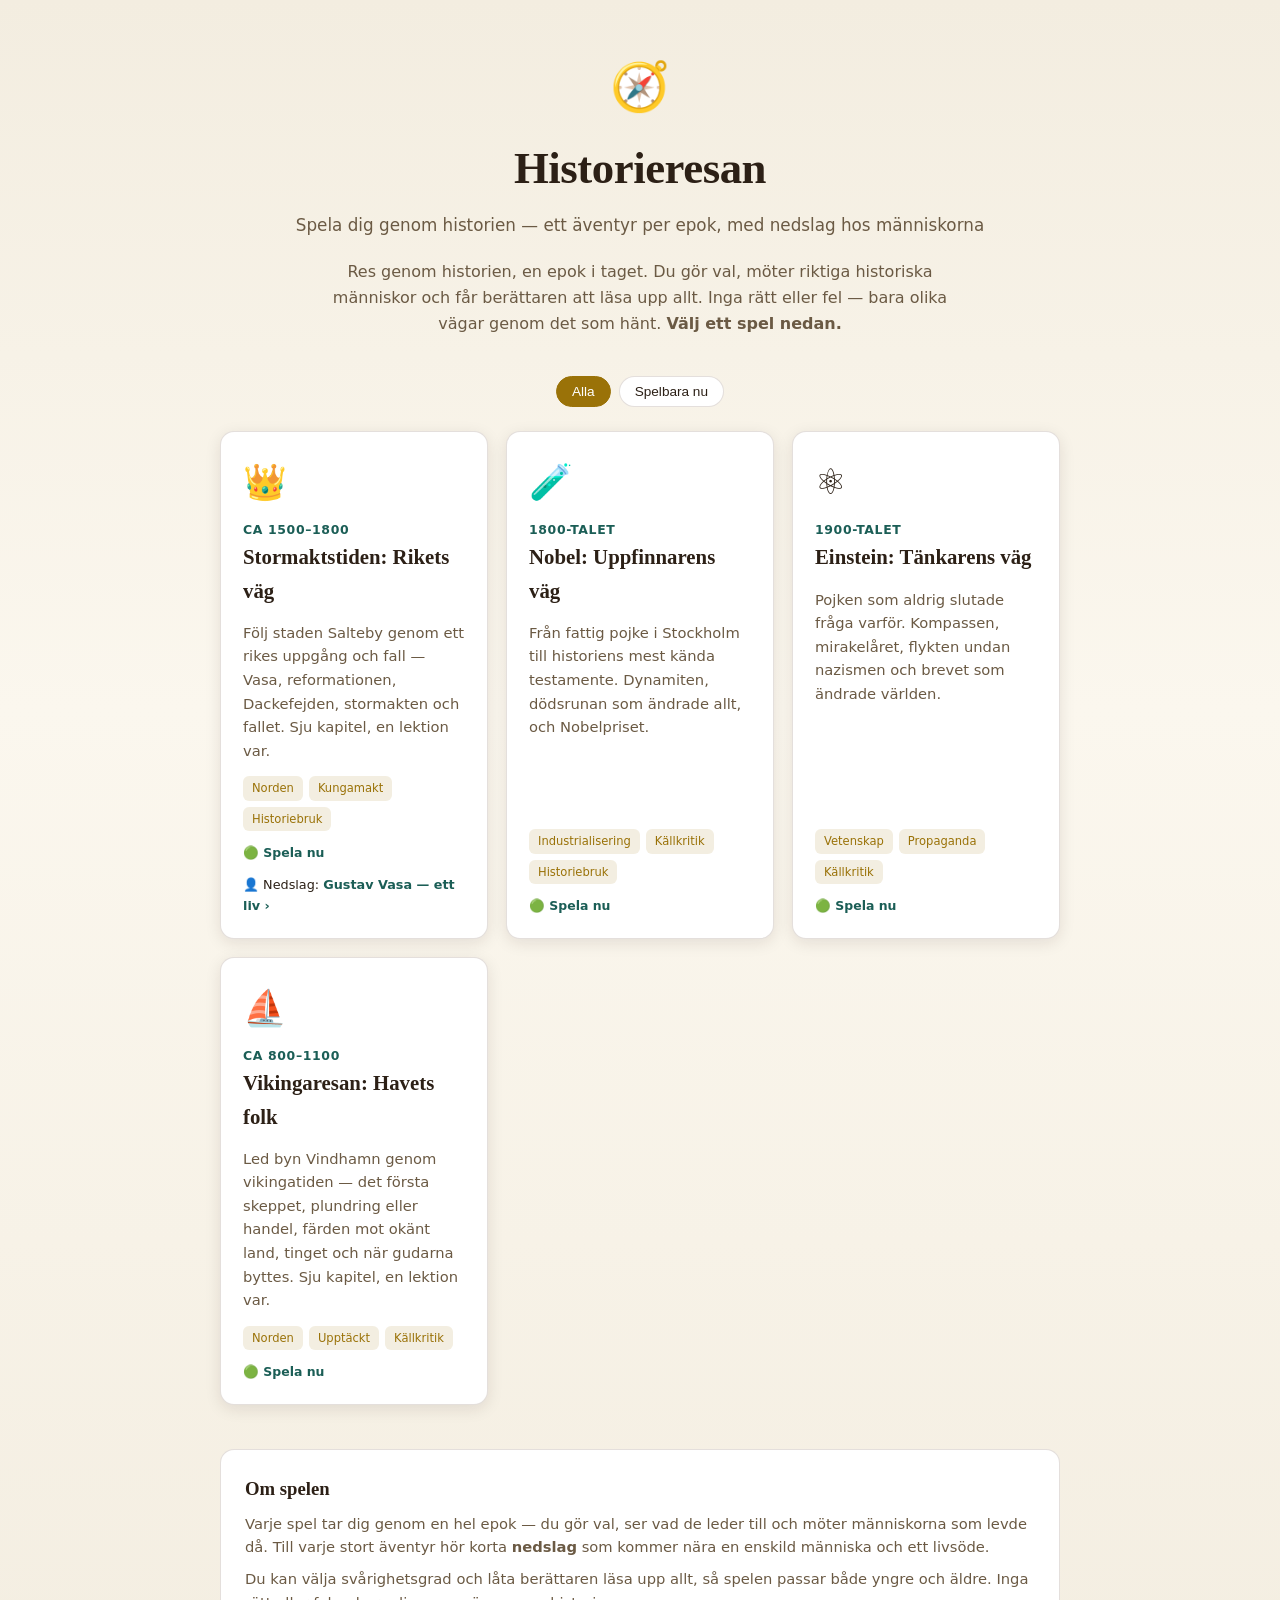
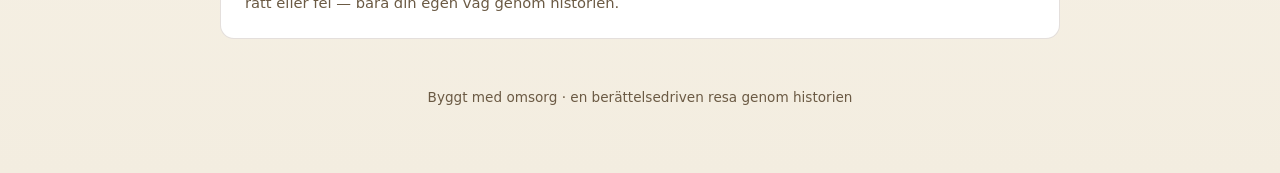
==== commit 1ac6cee3: "Lägg till Vikingaresan: Havets folk + gör kortet spelbart Ny episod (vikingatiden ca 800–1100): byn " ====
--- a/index.html
+++ b/index.html
@@ -1,7805 +1,142 @@
 <!DOCTYPE html>
 <html lang="sv">
 <head>
-<meta charset="UTF-8">
-<meta name="viewport" content="width=device-width, initial-scale=1.0, maximum-scale=1.0, user-scalable=no">
-<title>Vikingaresan &mdash; Havets folk</title>
-
-<link rel="preconnect" href="https://fonts.googleapis.com">
-<link rel="preconnect" href="https://fonts.gstatic.com" crossorigin>
-<link href="https://fonts.googleapis.com/css2?family=Playfair+Display:ital,wght@0,400;0,600;0,700;1,400&family=Source+Sans+3:ital,wght@0,300;0,400;0,600;0,700;1,400&family=Caveat:wght@400;500;600;700&display=swap" rel="stylesheet">
-
+<meta charset="utf-8">
+<meta name="viewport" content="width=device-width, initial-scale=1">
+<title>Historieresan — spela dig genom historien</title>
 <style>
-/* ============================================
-   CSS CUSTOM PROPERTIES
-   ============================================ */
-:root {
-  --parchment: #f3e9d2;
-  --parchment-light: #faf3e2;
-  --parchment-dark: #e6d8ba;
-  --gold: #9a6b12;
-  --gold-light: #c8a038;
-  --copper: #8b2f2a;
-  --copper-light: #b0473f;
-  --moss: #3a5a34;
-  --moss-light: #567d4a;
-  --navy: #3a1f1a;
-  --navy-light: #5a2f28;
-  --brown-dark: #2c1a12;
-  --brown-medium: #6b4a32;
-  --brown-light: #9a8060;
-  --card-bg: rgba(255, 255, 255, 0.45);
-  --card-border: rgba(90, 47, 40, 0.18);
-  --shadow-soft: rgba(44, 26, 18, 0.08);
-  --shadow-medium: rgba(44, 26, 18, 0.15);
-  --font-headline: 'Playfair Display', Georgia, serif;
-  --font-body: 'Source Sans 3', 'Segoe UI', sans-serif;
-}
-
-/* ============================================
-   GLOBAL RESET & BASE
-   ============================================ */
-*, *::before, *::after { box-sizing: border-box; margin: 0; padding: 0; }
-html { scroll-behavior: smooth; }
-body {
-  font-family: var(--font-body);
-  background: linear-gradient(180deg, var(--parchment) 0%, var(--parchment-light) 30%, var(--parchment) 100%);
-  min-height: 100vh;
-  color: var(--brown-dark);
-  -webkit-font-smoothing: antialiased;
-  overflow-x: hidden;
-}
-
-/* ============================================
-   PROGRESS BAR
-   ============================================ */
-.progress-bar {
-  position: fixed;
-  top: 0;
-  left: 0;
-  height: 4px;
-  background: linear-gradient(to right, var(--moss), var(--gold), var(--copper));
-  z-index: 100;
-  transition: width 0.6s cubic-bezier(0.25, 1, 0.5, 1);
-  box-shadow: 0 0 8px rgba(139, 105, 20, 0.3);
-}
-
-/* ============================================
-   PAGE TURN OVERLAY
-   ============================================ */
-.page-turn-overlay {
-  position: fixed; top: 0; left: 0; width: 100%; height: 100%;
-  background: linear-gradient(135deg, var(--parchment-dark) 0%, var(--parchment) 50%, var(--parchment-light) 100%);
-  z-index: 50; opacity: 0; pointer-events: none;
-  transition: opacity 0.3s ease;
-}
-.page-turn-overlay.active { opacity: 1; pointer-events: all; }
-
-/* ============================================
-   GAME CONTAINER
-   ============================================ */
-.game-container {
-  max-width: 580px;
-  margin: 0 auto;
-  padding: 20px 16px 120px;
-  position: relative;
-}
-
-/* ============================================
-   SCREENS
-   ============================================ */
-.screen {
-  display: none; opacity: 0;
-  transition: opacity 0.5s ease;
-}
-.screen.active { display: block; }
-.screen.active.visible { opacity: 1; }
-
-/* ============================================
-   TITLE SCREEN
-   ============================================ */
-.title-screen { text-align: center; padding: 20px 0 40px; }
-.title-icon { margin-bottom: 16px; }
-.title-icon svg { max-width: 280px; height: auto; }
-.title-ornament {
-  width: 60px; height: 2px; margin: 12px auto;
-  background: linear-gradient(to right, transparent, var(--gold), transparent);
-}
-.game-title {
-  font-family: var(--font-headline); font-size: clamp(2.2rem, 8vw, 3.2rem);
-  font-weight: 700; color: var(--brown-dark); letter-spacing: 0.04em; margin-bottom: 4px;
-}
-.game-subtitle {
-  font-family: var(--font-headline); font-size: clamp(1rem, 3vw, 1.25rem);
-  font-weight: 400; font-style: italic; color: var(--brown-medium); margin-bottom: 20px;
-}
-.chapter-label {
-  font-family: var(--font-headline); font-size: 1.05rem; font-weight: 600;
-  color: var(--gold); letter-spacing: 0.06em; margin-bottom: 6px;
-}
-.chapter-label-finale {
-  font-family: var(--font-headline); font-size: 1.15rem; font-weight: 700;
-  color: var(--gold); letter-spacing: 0.06em; margin-bottom: 6px;
-}
-.chapter-title-dramatic {
-  font-family: var(--font-headline); font-size: clamp(1.3rem, 4vw, 1.7rem);
-  font-weight: 700; color: var(--brown-dark); margin-bottom: 4px;
-}
-.chapter-year {
-  font-family: var(--font-headline); font-size: 0.95rem; font-weight: 400;
-  font-style: italic; color: var(--brown-light); margin-bottom: 16px;
-}
-.intro-text {
-  font-size: 1rem; line-height: 1.75; color: var(--brown-medium);
-  text-align: left; margin-bottom: 24px; padding: 0 4px;
-}
-.coop-badge {
-  display: inline-flex; align-items: center; gap: 8px;
-  background: rgba(45, 80, 22, 0.08); border: 1px solid rgba(45, 80, 22, 0.2);
-  border-radius: 20px; padding: 6px 16px; font-size: 0.85rem;
-  font-weight: 600; color: var(--moss);
-  margin-bottom: 20px;
-}
-
-/* ============================================
-   BUTTONS
-   ============================================ */
-.btn-primary {
-  display: inline-block; font-family: var(--font-headline);
-  font-size: 1.05rem; font-weight: 600; color: white;
-  background: linear-gradient(135deg, var(--brown-medium) 0%, var(--brown-dark) 100%);
-  border: 2px solid rgba(139, 105, 20, 0.3); border-radius: 12px;
-  padding: 14px 36px; cursor: pointer; transition: all 0.3s ease;
-  letter-spacing: 0.03em; box-shadow: 0 4px 16px var(--shadow-medium);
-}
-.btn-primary:hover { transform: translateY(-2px); box-shadow: 0 6px 24px var(--shadow-medium); border-color: var(--gold); }
-.btn-primary:active { transform: translateY(0); }
-.btn-somber {
-  display: inline-block; font-family: var(--font-headline);
-  font-size: 1rem; font-weight: 600; color: var(--parchment-light);
-  background: linear-gradient(135deg, #3a2a1e 0%, #2c1810 100%);
-  border: 1px solid rgba(139, 105, 20, 0.2); border-radius: 12px;
-  padding: 14px 36px; cursor: pointer; transition: all 0.3s ease;
-  letter-spacing: 0.04em; box-shadow: 0 4px 12px rgba(0, 0, 0, 0.15);
-}
-.btn-somber:hover { border-color: rgba(139, 105, 20, 0.4); transform: translateY(-2px); }
-.btn-grand {
-  display: inline-block; font-family: var(--font-headline);
-  font-size: 1.1rem; font-weight: 700; color: white;
-  background: linear-gradient(135deg, var(--gold) 0%, var(--copper) 50%, var(--gold) 100%);
-  background-size: 200% 200%; border: 2px solid rgba(255, 255, 255, 0.2);
-  border-radius: 14px; padding: 16px 40px; cursor: pointer;
-  transition: all 0.3s ease; letter-spacing: 0.04em;
-  box-shadow: 0 4px 20px rgba(139, 105, 20, 0.35);
-  animation: shimmer 3s ease-in-out infinite;
-}
-@keyframes shimmer {
-  0%, 100% { background-position: 0% 50%; }
-  50% { background-position: 100% 50%; }
-}
-.btn-grand:hover { transform: translateY(-3px) scale(1.02); box-shadow: 0 8px 32px rgba(139, 105, 20, 0.45); }
-
-/* ============================================
-   NARRATIVE & FACT BOXES
-   ============================================ */
-.narrative-box { margin-bottom: 28px; }
-.narrative-heading {
-  font-family: var(--font-headline); font-size: clamp(1.3rem, 4vw, 1.6rem);
-  font-weight: 600; color: var(--brown-dark); margin-bottom: 12px; line-height: 1.3;
-}
-.narrative-text { font-size: 1rem; line-height: 1.8; color: var(--brown-medium); }
-.narrative-text p { margin-bottom: 14px; }
-.narrative-text p:last-child { margin-bottom: 0; }
-
-.fact-box {
-  background: linear-gradient(135deg, rgba(26, 39, 68, 0.06) 0%, rgba(45, 63, 94, 0.06) 100%);
-  border: 1px solid rgba(26, 39, 68, 0.15); border-radius: 12px;
-  padding: 28px; margin-bottom: 32px; position: relative;
-}
-.fact-box::before {
-  content: ''; position: absolute; top: 0; left: 0; right: 0; height: 3px;
-  background: linear-gradient(to right, var(--navy), var(--navy-light), var(--navy));
-  border-radius: 12px 12px 0 0;
-}
-.fact-icon { font-size: 1.8rem; margin-bottom: 10px; display: block; }
-.fact-label { font-family: var(--font-headline); font-size: 1.1rem; font-weight: 600; color: var(--navy); margin-bottom: 10px; }
-.fact-text { font-size: 0.95rem; color: var(--brown-medium); line-height: 1.75; }
-.fact-text p { margin-bottom: 12px; }
-.fact-text p:last-child { margin-bottom: 0; }
-.fact-quote {
-  font-family: var(--font-headline); font-size: 1.05rem; font-style: italic;
-  color: var(--navy); text-align: center; padding: 16px 20px; margin: 16px 0;
-  border-top: 1px solid rgba(26, 39, 68, 0.12); border-bottom: 1px solid rgba(26, 39, 68, 0.12);
-  line-height: 1.6;
-}
-
-/* ============================================
-   CHOICE CARDS
-   ============================================ */
-.choices-container { display: flex; flex-direction: column; gap: 16px; margin-bottom: 32px; }
-.choice-card {
-  background: var(--card-bg); border: 2px solid var(--card-border);
-  border-radius: 12px; padding: 24px; cursor: pointer;
-  transition: all 0.3s ease; position: relative; overflow: hidden;
-}
-.choice-card::after {
-  content: ''; position: absolute; top: 0; left: 0; right: 0; bottom: 0;
-  background: linear-gradient(135deg, rgba(139, 105, 20, 0.04) 0%, transparent 50%);
-  opacity: 0; transition: opacity 0.3s ease; pointer-events: none;
-}
-.choice-card:hover { border-color: var(--gold); transform: translateY(-3px); box-shadow: 0 8px 28px var(--shadow-medium); }
-.choice-card:hover::after { opacity: 1; }
-.choice-card:active { transform: translateY(-1px); }
-.choice-card.selected { border-color: var(--moss); background: rgba(45, 80, 22, 0.06); pointer-events: none; }
-.choice-card.not-selected { opacity: 0.35; pointer-events: none; transform: scale(0.97); }
-.choice-card.locked {
-  opacity: 0.5; pointer-events: none; cursor: not-allowed;
-  border-style: dashed; border-color: var(--brown-light);
-  background: rgba(200, 190, 170, 0.25);
-}
-.choice-card.locked:hover { transform: none; box-shadow: none; border-color: var(--brown-light); }
-.choice-card.locked .choice-card-number { background: linear-gradient(135deg, var(--brown-light), var(--brown-light)); }
-.choice-req-label {
-  display: flex; align-items: center; gap: 6px;
-  margin-top: 10px; padding: 6px 12px;
-  background: rgba(139, 105, 20, 0.08); border-radius: 8px;
-  font-size: 0.82rem; font-weight: 600; color: var(--brown-light);
-  font-family: var(--font-body);
-}
-.choice-card-number {
-  display: inline-flex; align-items: center; justify-content: center;
-  width: 30px; height: 30px;
-  background: linear-gradient(135deg, var(--brown-medium), var(--brown-dark));
-  color: white; font-family: var(--font-headline); font-size: 0.85rem;
-  font-weight: 700; border-radius: 50%; margin-bottom: 12px;
-}
-.choice-card-title {
-  font-family: var(--font-headline); font-size: 1.12rem; font-weight: 600;
-  color: var(--brown-dark); margin-bottom: 8px; line-height: 1.3;
-}
-.choice-card-desc { font-size: 0.95rem; color: var(--brown-medium); line-height: 1.65; margin-bottom: 12px; }
-.choice-card-quote {
-  font-family: var(--font-headline); font-style: italic; font-size: 0.92rem;
-  color: var(--brown-light); margin-bottom: 12px; padding-left: 14px;
-  border-left: 2px solid var(--card-border);
-}
-.choice-card-effect { display: inline-flex; gap: 10px; flex-wrap: wrap; }
-.effect-badge { font-size: 0.78rem; font-weight: 600; padding: 3px 10px; border-radius: 12px; letter-spacing: 0.02em; }
-.effect-badge.positive { background: rgba(45, 80, 22, 0.12); color: var(--moss); }
-.effect-badge.negative { background: rgba(180, 40, 40, 0.1); color: #8b2020; }
-.effect-badge.neutral { background: rgba(139, 105, 20, 0.1); color: var(--gold); }
-.effect-badge.special { background: rgba(139, 105, 20, 0.12); color: var(--gold); }
-
-/* ============================================
-   RESULT BOX
-   ============================================ */
-.result-box {
-  background: linear-gradient(135deg, rgba(45, 80, 22, 0.06) 0%, rgba(139, 105, 20, 0.06) 100%);
-  border: 1px solid rgba(45, 80, 22, 0.2); border-left: 4px solid var(--moss);
-  border-radius: 0 12px 12px 0; padding: 20px 24px; margin-top: 20px;
-  margin-bottom: 28px; display: none;
-}
-.result-box.visible { display: block; animation: slideIn 0.5s ease; }
-@keyframes slideIn { from { opacity: 0; transform: translateX(-10px); } to { opacity: 1; transform: translateX(0); } }
-.result-label {
-  font-family: var(--font-headline); font-size: 0.85rem; font-weight: 600;
-  color: var(--moss); text-transform: uppercase; letter-spacing: 0.1em; margin-bottom: 6px;
-}
-.result-text { font-size: 0.95rem; color: var(--brown-medium); line-height: 1.7; }
-
-/* ============================================
-   RESOURCE BAR
-   ============================================ */
-.resource-bar {
-  position: fixed; bottom: 0; left: 0; right: 0;
-  background: linear-gradient(180deg, rgba(232, 220, 200, 0.95), rgba(245, 237, 214, 0.98));
-  backdrop-filter: blur(12px); -webkit-backdrop-filter: blur(12px);
-  border-top: 1px solid rgba(139, 105, 20, 0.12); padding: 12px 16px 16px;
-  z-index: 40; transform: translateY(100%); transition: transform 0.4s ease;
-}
-.resource-bar-inner { display: flex; justify-content: center; gap: 20px; max-width: 460px; margin: 0 auto; }
-[id$="-minigame-v2-continue"] { margin-bottom: 110px; }
-#ch6-newspaperContinue { margin-bottom: 110px; }
-.resource-item { display: flex; flex-direction: column; align-items: center; gap: 2px; flex: 1; min-width: 60px; }
-.resource-icon { font-size: 1.15rem; margin-bottom: 1px; }
-.resource-label {
-  font-size: 0.65rem; font-weight: 600; text-transform: uppercase;
-  letter-spacing: 0.1em; color: var(--brown-light);
-}
-.resource-value-container { display: flex; align-items: baseline; gap: 2px; }
-.resource-value {
-  font-family: var(--font-headline); font-size: 1.4rem; font-weight: 700;
-  color: var(--gold); transition: all 0.3s ease;
-}
-.resource-max { font-size: 0.7rem; color: var(--brown-light); }
-.resource-bar-dots { display: flex; gap: 3px; margin-top: 4px; }
-.resource-dot {
-  width: 6px; height: 6px; border-radius: 50%;
-  background: var(--parchment-dark); border: 1px solid rgba(139, 105, 20, 0.15);
-  transition: all 0.3s ease;
-}
-.resource-dot.filled {
-  background: linear-gradient(135deg, var(--gold-light), var(--gold));
-  border-color: var(--gold); box-shadow: 0 0 4px rgba(139, 105, 20, 0.3);
-}
-.resource-change-indicator {
-  position: fixed; font-family: var(--font-headline); font-size: 1.1rem;
-  font-weight: 700; pointer-events: none; z-index: 60;
-  animation: floatUp 1.2s ease-out forwards;
-}
-.resource-change-indicator.positive { color: var(--moss); }
-.resource-change-indicator.negative { color: #8b2020; }
-@keyframes floatUp { 0% { opacity: 1; transform: translateY(0); } 100% { opacity: 0; transform: translateY(-40px); } }
-.resource-value.bump-up { animation: bumpUp 0.5s ease; }
-.resource-value.bump-down { animation: bumpDown 0.5s ease; }
-@keyframes bumpUp { 0% { transform: scale(1); } 40% { transform: scale(1.3); color: var(--moss); } 100% { transform: scale(1); } }
-@keyframes bumpDown { 0% { transform: scale(1); } 40% { transform: scale(0.8); color: #8b2020; } 100% { transform: scale(1); } }
-
-/* ============================================
-   HOW TO PLAY
-   ============================================ */
-.how-to-play-grid { display: flex; flex-direction: column; gap: 16px; margin: 24px 0; }
-.htp-item {
-  display: flex; align-items: flex-start; gap: 16px;
-  background: var(--card-bg); border: 1px solid var(--card-border);
-  border-radius: 12px; padding: 16px 20px;
-}
-.htp-icon { font-size: 1.4rem; flex-shrink: 0; margin-top: 2px; }
-.htp-text { flex: 1; }
-.htp-title { font-family: var(--font-headline); font-size: 0.95rem; font-weight: 600; color: var(--brown-dark); margin-bottom: 4px; }
-.htp-desc { font-size: 0.88rem; color: var(--brown-medium); line-height: 1.55; }
-
-/* ============================================
-   DISCUSSION & LESSON BOXES
-   ============================================ */
-.discussion-box {
-  background: linear-gradient(135deg, rgba(184, 115, 51, 0.08) 0%, rgba(139, 105, 20, 0.08) 100%);
-  border: 2px dashed var(--copper-light); border-radius: 12px;
-  padding: 28px; margin: 28px 0; text-align: center;
-}
-.discussion-icon { font-size: 1.6rem; margin-bottom: 8px; display: block; }
-.discussion-label { font-family: var(--font-headline); font-size: 1rem; font-weight: 600; color: var(--copper); margin-bottom: 10px; }
-.discussion-text { font-size: 0.98rem; color: var(--brown-medium); line-height: 1.7; font-style: italic; }
-.lesson-box {
-  background: var(--card-bg); border: 1px solid var(--card-border);
-  border-radius: 12px; padding: 24px 28px; margin: 24px 0; text-align: center;
-}
-.lesson-label {
-  font-family: var(--font-headline); font-size: 0.8rem; font-weight: 600;
-  text-transform: uppercase; letter-spacing: 0.12em; color: var(--gold); margin-bottom: 8px;
-}
-.lesson-text { font-size: 1rem; color: var(--brown-medium); line-height: 1.6; }
-
-/* ============================================
-   DIVIDER & SCENE ILLUSTRATION
-   ============================================ */
-.divider {
-  width: 80px; height: 2px;
-  background: linear-gradient(to right, transparent, var(--gold), transparent);
-  margin: 20px auto;
-}
-.divider-wide {
-  width: 160px; height: 2px;
-  background: linear-gradient(to right, transparent, var(--gold), var(--copper), var(--gold), transparent);
-  margin: 28px auto;
-}
-.scene-illustration { text-align: center; margin: 16px 0 24px; }
-.scene-illustration svg { max-width: 100%; height: auto; }
-
-/* ============================================
-   FINAL SUMMARY (per-chapter conclusion)
-   ============================================ */
-.final-resources { display: flex; justify-content: center; gap: 24px; flex-wrap: wrap; margin: 24px 0; }
-.final-resource-item {
-  display: flex; flex-direction: column; align-items: center; gap: 4px;
-  background: var(--card-bg); border: 1px solid var(--card-border);
-  border-radius: 12px; padding: 16px 24px; min-width: 110px;
-}
-.final-resource-icon { font-size: 1.8rem; }
-.final-resource-label { font-size: 0.75rem; font-weight: 600; text-transform: uppercase; letter-spacing: 0.1em; color: var(--brown-light); }
-.final-resource-value { font-family: var(--font-headline); font-size: 2rem; font-weight: 700; color: var(--gold); }
-
-/* ============================================
-   CELEBRATION / CONFETTI
-   ============================================ */
-.celebration-text {
-  font-family: var(--font-headline); font-size: clamp(1.4rem, 4vw, 1.8rem);
-  font-weight: 700; color: var(--gold); text-align: center; margin: 20px 0;
-}
-.teaser-text {
-  text-align: center; font-size: 0.95rem; color: var(--brown-light);
-  font-style: italic; margin-top: 20px; padding-bottom: 20px;
-}
-.confetti-container {
-  position: fixed; top: 0; left: 0; width: 100%; height: 100%;
-  pointer-events: none; z-index: 1000; overflow: hidden;
-}
-.confetti-piece {
-  position: absolute; width: 10px; height: 10px; top: -10px;
-  animation: confettiFall linear forwards;
-}
-@keyframes confettiFall {
-  0% { transform: translateY(0) rotate(0deg); opacity: 1; }
-  80% { opacity: 1; }
-  100% { transform: translateY(100vh) rotate(720deg); opacity: 0; }
-}
-
-/* ============================================
-   CH2: CHEMISTRY MINI-GAME
-   ============================================ */
-.chemistry-lab { text-align: center; margin: 20px 0; }
-.beaker-container { position: relative; display: inline-block; margin: 20px 0; }
-.beaker-svg { width: 120px; height: 160px; }
-.ingredients-shelf { display: flex; justify-content: center; gap: 12px; flex-wrap: wrap; margin: 16px 0; }
-.ingredient-bottle {
-  display: flex; flex-direction: column; align-items: center; gap: 4px;
-  padding: 12px 16px; background: var(--card-bg); border: 2px solid var(--card-border);
-  border-radius: 10px; cursor: pointer; transition: all 0.2s ease;
-  min-width: 70px; user-select: none; -webkit-user-select: none;
-}
-.ingredient-bottle:hover { border-color: var(--gold); transform: translateY(-2px); }
-.ingredient-bottle.used { opacity: 0.3; pointer-events: none; }
-.ingredient-bottle.correct { border-color: var(--moss); background: rgba(45, 80, 22, 0.08); }
-.ingredient-bottle.wrong { border-color: #c44; background: rgba(200, 60, 60, 0.08); animation: shake 0.4s ease; }
-@keyframes shake { 0%,100% { transform: translateX(0); } 25% { transform: translateX(-5px); } 75% { transform: translateX(5px); } }
-.ingredient-icon { font-size: 1.5rem; }
-.ingredient-label { font-size: 0.7rem; font-weight: 600; color: var(--brown-medium); text-transform: uppercase; }
-.chem-feedback { text-align: center; font-size: 0.9rem; color: var(--brown-medium); margin: 12px 0; min-height: 24px; font-style: italic; }
-.chem-progress { display: flex; justify-content: center; gap: 8px; margin: 12px 0; }
-.chem-step {
-  width: 28px; height: 28px; border-radius: 50%;
-  background: var(--parchment-dark); border: 2px solid var(--card-border);
-  display: flex; align-items: center; justify-content: center;
-  font-size: 0.75rem; font-weight: 700; color: var(--brown-light);
-  transition: all 0.3s ease;
-}
-.chem-step.completed { background: var(--moss); border-color: var(--moss); color: white; }
-.chem-step.current { border-color: var(--gold); box-shadow: 0 0 0 3px rgba(139, 105, 20, 0.2); }
-
-/* ============================================
-   CH3: STABILIZATION MINI-GAME & EXPLOSION
-   ============================================ */
-.stabilize-gauge { position: relative; width: 100%; max-width: 400px; margin: 20px auto; height: 50px; }
-.gauge-bar {
-  width: 100%; height: 30px; background: var(--parchment-dark);
-  border: 2px solid var(--card-border); border-radius: 15px;
-  overflow: hidden; position: relative;
-}
-.gauge-zone-safe {
-  position: absolute; top: 0; height: 100%;
-  background: rgba(45, 80, 22, 0.2); border-left: 2px solid var(--moss); border-right: 2px solid var(--moss);
-}
-.gauge-needle {
-  position: absolute; top: -5px; width: 4px; height: 40px;
-  background: var(--copper); border-radius: 2px;
-  transition: none;
-}
-.gauge-needle.stopped { transition: left 0.3s ease; }
-.stabilize-btn {
-  display: block; margin: 16px auto 0; font-family: var(--font-headline);
-  font-size: 1.1rem; font-weight: 700; color: white;
-  background: linear-gradient(135deg, #c44, #a33); border: none;
-  border-radius: 12px; padding: 14px 40px; cursor: pointer;
-  transition: all 0.2s ease;
-}
-.stabilize-btn:hover { transform: scale(1.05); }
-.stabilize-btn:active { transform: scale(0.98); }
-
-/* Explosion effects */
-@keyframes screenShake {
-  0%, 100% { transform: translate(0); }
-  10% { transform: translate(-8px, 4px); }
-  20% { transform: translate(8px, -4px); }
-  30% { transform: translate(-6px, 2px); }
-  40% { transform: translate(6px, -2px); }
-  50% { transform: translate(-4px, 3px); }
-  60% { transform: translate(4px, -1px); }
-  70% { transform: translate(-2px, 1px); }
-  80% { transform: translate(2px, -1px); }
-}
-.screen-shake { animation: screenShake 0.6s ease; }
-.explosion-flash {
-  position: fixed; top: 0; left: 0; width: 100%; height: 100%;
-  z-index: 999; pointer-events: none;
-  animation: flashEffect 0.8s ease-out forwards;
-}
-@keyframes flashEffect {
-  0% { background: rgba(255, 200, 50, 0.9); }
-  30% { background: rgba(255, 100, 20, 0.5); }
-  100% { background: transparent; }
-}
-
-/* ============================================
-   CH4: DYNAMITE MIXING MINI-GAME
-   ============================================ */
-.mixing-container { text-align: center; margin: 20px 0; }
-.mixing-sliders { display: flex; flex-direction: column; gap: 16px; margin: 20px 0; max-width: 380px; margin-left: auto; margin-right: auto; }
-.slider-group { display: flex; align-items: center; gap: 12px; }
-.slider-label {
-  font-family: var(--font-headline); font-size: 0.85rem; font-weight: 600;
-  color: var(--brown-medium); min-width: 100px; text-align: right;
-}
-.slider-input { flex: 1; -webkit-appearance: none; height: 8px; border-radius: 4px; background: var(--parchment-dark); outline: none; }
-.slider-input::-webkit-slider-thumb {
-  -webkit-appearance: none; width: 20px; height: 20px; border-radius: 50%;
-  background: linear-gradient(135deg, var(--gold-light), var(--gold));
-  cursor: pointer; box-shadow: 0 2px 6px var(--shadow-medium);
-}
-.slider-value { font-family: var(--font-headline); font-size: 1rem; font-weight: 700; color: var(--gold); min-width: 40px; }
-.mixing-total {
-  text-align: center; font-family: var(--font-headline); font-size: 1.1rem;
-  color: var(--brown-medium); margin: 16px 0;
-}
-.mixing-result-bar {
-  width: 100%; max-width: 380px; height: 20px; background: var(--parchment-dark);
-  border: 2px solid var(--card-border); border-radius: 10px;
-  margin: 12px auto; overflow: hidden; position: relative;
-}
-.mixing-result-fill { height: 100%; border-radius: 8px; transition: width 0.5s ease, background 0.5s ease; }
-
-/* ============================================
-   CH5: FACTORY LOGISTICS MINI-GAME
-   ============================================ */
-.minigame-wrapper { position: relative; margin-bottom: 28px; }
-.minigame-header { text-align: center; margin-bottom: 16px; }
-.minigame-title { font-family: var(--font-headline); font-size: 1.3rem; font-weight: 700; color: var(--brown-dark); margin-bottom: 4px; }
-.minigame-subtitle { font-size: 0.9rem; color: var(--brown-medium); }
-.minigame-timer-bar { width: 100%; height: 8px; background: var(--parchment-dark); border-radius: 4px; margin-bottom: 12px; overflow: hidden; }
-.minigame-timer-fill { height: 100%; background: linear-gradient(to right, var(--moss), var(--gold)); border-radius: 4px; transition: width 0.3s linear; width: 100%; }
-.minigame-timer-fill.warning { background: linear-gradient(to right, #c44, #e85a5a); }
-.minigame-score { text-align: center; font-family: var(--font-headline); font-size: 1rem; color: var(--gold); margin-bottom: 12px; }
-.minigame-round-label { text-align: center; font-size: 0.85rem; color: var(--brown-light); margin-bottom: 16px; font-weight: 500; }
-.europe-map-container { position: relative; width: 100%; max-width: 500px; margin: 0 auto; aspect-ratio: 5 / 3.5; background: var(--card-bg); border: 2px solid var(--card-border); border-radius: 12px; overflow: hidden; }
-.europe-map-container svg { width: 100%; height: 100%; }
-.factory-dot { cursor: pointer; transition: transform 0.2s ease, filter 0.2s ease; }
-.factory-dot:hover { transform: scale(1.15); filter: brightness(1.2); }
-.factory-dot.correct { animation: factoryCorrect 0.6s ease; }
-.factory-dot.wrong { animation: factoryWrong 0.5s ease; }
-@keyframes factoryCorrect { 0% { transform: scale(1); } 50% { transform: scale(1.4); } 100% { transform: scale(1); } }
-@keyframes factoryWrong { 0%, 100% { transform: translateX(0); } 20% { transform: translateX(-5px); } 40% { transform: translateX(5px); } 60% { transform: translateX(-3px); } 80% { transform: translateX(3px); } }
-.shipment-tray { display: flex; justify-content: center; gap: 16px; margin-top: 16px; min-height: 70px; align-items: center; flex-wrap: wrap; }
-.shipment-crate {
-  display: flex; flex-direction: column; align-items: center; gap: 4px;
-  padding: 10px 14px; background: var(--card-bg); border: 2px solid var(--card-border);
-  border-radius: 10px; cursor: pointer; transition: all 0.2s ease;
-  min-width: 72px; user-select: none; -webkit-user-select: none;
-}
-.shipment-crate:hover { border-color: var(--gold); transform: translateY(-2px); box-shadow: 0 4px 12px var(--shadow-soft); }
-.shipment-crate.selected-crate { border-color: var(--copper); background: rgba(184, 115, 51, 0.1); box-shadow: 0 0 0 3px rgba(184, 115, 51, 0.2); transform: translateY(-3px); }
-.shipment-crate.delivered { opacity: 0.3; pointer-events: none; transform: scale(0.9); }
-.shipment-crate-icon { font-size: 1.6rem; }
-.shipment-crate-label { font-size: 0.7rem; font-weight: 600; color: var(--brown-medium); text-transform: uppercase; letter-spacing: 0.05em; }
-.factory-need-icon { font-size: 1rem; pointer-events: none; }
-.factory-label-text { font-family: var(--font-body); font-size: 8px; fill: var(--brown-medium); pointer-events: none; font-weight: 600; }
-
-/* CH5 Simplified Mini-game */
-.ch5-order-card {
-  background: var(--card-bg); border: 2px solid var(--card-border); border-radius: 12px;
-  padding: 20px; text-align: center; margin-bottom: 20px;
-  box-shadow: 0 2px 8px var(--shadow-soft);
-}
-.ch5-order-icon { font-size: 2rem; margin-bottom: 8px; }
-.ch5-order-text { font-family: var(--font-headline); font-size: 1.1rem; color: var(--brown-dark); line-height: 1.4; }
-.ch5-city-grid {
-  display: grid; grid-template-columns: 1fr 1fr; gap: 12px; margin-bottom: 16px;
-}
-.ch5-city-grid button:last-child { grid-column: 1 / -1; max-width: 200px; justify-self: center; }
-.ch5-city-btn {
-  font-family: var(--font-headline); font-size: 1rem; font-weight: 600;
-  color: var(--brown-dark); background: var(--card-bg);
-  border: 2px solid var(--card-border); border-radius: 12px;
-  padding: 14px 12px; cursor: pointer; transition: all 0.2s ease;
-  line-height: 1.3;
-}
-.ch5-city-btn small { font-family: var(--font-body); font-size: 0.75rem; font-weight: 400; color: var(--brown-light); }
-.ch5-city-btn:hover { border-color: var(--gold); transform: translateY(-2px); box-shadow: 0 4px 12px var(--shadow-soft); }
-.ch5-city-btn.ch5-correct { border-color: var(--moss); background: rgba(45, 80, 22, 0.1); }
-.ch5-city-btn.ch5-wrong { border-color: #c44; background: rgba(204, 68, 68, 0.08); }
-.ch5-feedback {
-  text-align: center; font-size: 0.95rem; color: var(--brown-medium);
-  min-height: 24px; margin-bottom: 12px; font-style: italic;
-}
-.minigame-instructions { text-align: center; font-size: 0.88rem; color: var(--brown-light); margin-top: 12px; font-style: italic; line-height: 1.5; }
-.minigame-result { text-align: center; padding: 24px; display: none; }
-.minigame-result.visible { display: block; animation: slideIn 0.5s ease; }
-.minigame-result-score { font-family: var(--font-headline); font-size: 2.5rem; font-weight: 700; color: var(--gold); margin-bottom: 8px; }
-.minigame-result-text { font-size: 1rem; color: var(--brown-medium); line-height: 1.6; margin-bottom: 16px; }
-.smoke-particle {
-  position: absolute; width: 8px; height: 8px; border-radius: 50%;
-  background: rgba(90, 58, 40, 0.15); pointer-events: none;
-  animation: smokeRise 1.5s ease-out forwards;
-}
-@keyframes smokeRise { 0% { transform: translateY(0) scale(0.5); opacity: 0.4; } 100% { transform: translateY(-30px) scale(2); opacity: 0; } }
-
-/* ============================================
-   CH6: NEWSPAPER
-   ============================================ */
-.newspaper-wrapper { margin: 0 -4px; }
-.newspaper {
-  background: #f0e8d4; border: 1px solid #c8bfad; border-radius: 3px;
-  padding: 28px 24px 24px; font-family: Georgia, 'Times New Roman', serif;
-  position: relative; box-shadow: 2px 3px 12px rgba(0,0,0,0.08);
-}
-.newspaper::before {
-  content: ''; position: absolute; top: 0; left: 0; right: 0; bottom: 0;
-  background: repeating-linear-gradient(0deg, transparent, transparent 28px, rgba(0,0,0,0.015) 28px, rgba(0,0,0,0.015) 29px);
-  pointer-events: none;
-}
-.newspaper-masthead { text-align: center; margin-bottom: 12px; }
-.newspaper-name { font-size: 0.85rem; font-weight: 700; letter-spacing: 0.25em; text-transform: uppercase; color: #2c1810; }
-.newspaper-date { font-size: 0.65rem; color: #8b7a62; font-style: italic; margin-top: 2px; }
-.newspaper-rule { border: none; border-top: 2px solid #2c1810; margin: 8px 0; opacity: 0.3; }
-.newspaper-headline {
-  font-family: 'Playfair Display', Georgia, serif; font-size: clamp(1.4rem, 5vw, 1.9rem);
-  font-weight: 700; text-align: center; color: #1a0e08; line-height: 1.2;
-  letter-spacing: 0.03em; margin: 16px 0 8px; opacity: 0;
-  transition: opacity 0.8s ease;
-}
-.newspaper-headline.visible { opacity: 1; }
-.newspaper-headline.tremble { animation: tremble 0.4s ease; }
-@keyframes tremble { 0%, 100% { transform: rotate(0); } 25% { transform: rotate(-0.5deg); } 75% { transform: rotate(0.5deg); } }
-@keyframes heartbeat { 0%, 100% { transform: scale(1); } 14% { transform: scale(1.02); } 28% { transform: scale(1); } 42% { transform: scale(1.015); } 56% { transform: scale(1); } }
-.newspaper-headline.pulse { animation: heartbeat 1.8s ease-in-out; }
-.newspaper-translation {
-  text-align: center; font-style: italic; font-size: 0.95rem;
-  color: #5a3a28; margin: 6px 0 12px; opacity: 0;
-  transition: opacity 1s ease;
-}
-.newspaper-translation.visible { opacity: 1; }
-.newspaper-body {
-  text-align: center; font-size: 0.92rem; color: #3a2a1e;
-  line-height: 1.6; margin: 12px 0; font-style: italic;
-  opacity: 0; transition: opacity 0.8s ease;
-}
-.newspaper-body.visible { opacity: 1; }
-.newspaper-columns {
-  display: flex; gap: 12px; margin-top: 16px; opacity: 0;
-  transition: opacity 0.8s ease;
-}
-.newspaper-columns.visible { opacity: 1; }
-.newspaper-col { flex: 1; font-size: 0.6rem; color: #8b7a62; line-height: 1.6; text-align: justify; column-count: 1; }
-
-/* ============================================
-   CH6: RADIO (1933)
-   ============================================ */
-.radio-wrapper { display:flex; flex-direction:column; align-items:center; margin: 8px 0; }
-.radio-set {
-  width: 300px; max-width: 92%; background: linear-gradient(160deg,#4a2f1c,#3a2417);
-  border-radius: 18px 18px 12px 12px; padding: 22px 22px 18px;
-  box-shadow: 0 10px 30px rgba(0,0,0,0.4), inset 0 2px 6px rgba(255,220,150,0.12);
-  position: relative; border: 2px solid #5a3a22;
-}
-.radio-brand { text-align:center; font-family: var(--font-headline); font-size:0.7rem;
-  letter-spacing:0.3em; color:#c9a86a; opacity:0.8; margin-bottom:10px; text-transform:uppercase; }
-.radio-grille {
-  height: 74px; border-radius: 10px; background:
-    repeating-linear-gradient(90deg,#241610,#241610 4px,#3a2417 4px,#3a2417 8px);
-  box-shadow: inset 0 2px 8px rgba(0,0,0,0.6); margin-bottom: 14px; position:relative; overflow:hidden;
-}
-.radio-eye {
-  position:absolute; top:50%; left:50%; transform:translate(-50%,-50%);
-  width:34px; height:34px; border-radius:50%; background:#0a1a0a;
-  box-shadow: 0 0 2px #000;
-}
-.radio-eye::after {
-  content:''; position:absolute; inset:5px; border-radius:50%;
-  background: radial-gradient(circle, rgba(120,255,120,0.9) 0%, rgba(40,160,40,0.5) 60%, transparent 75%);
-  transform: scale(var(--eye,0.35)); transition: transform 0.5s ease;
-}
-.radio-dial {
-  background:#1c130c; border-radius:6px; padding:6px 10px; margin-bottom:14px;
-  display:flex; align-items:center; justify-content:space-between;
-  font-family: 'Courier New', monospace; font-size:0.62rem; color:#c9a86a;
-  border:1px solid #5a3a22; letter-spacing:0.08em;
-}
-.radio-needle { color:#ff8a5a; font-weight:700; transition: all 0.4s ease; }
-.radio-screen {
-  min-height: 92px; width:300px; max-width:92%; margin: 4px 0 2px;
-  background:#0d1626; border-radius:8px; padding:14px 16px;
-  border:1px solid #24365e; color:#dbe8ff; font-family: Georgia, serif;
-  text-align:center; line-height:1.5; position:relative;
-}
-.radio-static {
-  font-family:'Courier New', monospace; color:#3a4a6b; letter-spacing:1px;
-  font-size:0.8rem; word-break:break-all; opacity:0.7; transition: opacity 0.4s ease;
-}
-.radio-line { opacity:0; transition: opacity 0.7s ease; margin: 2px 0; }
-.radio-line.visible { opacity:1; }
-.radio-line .de { color:#f5f8ff; font-weight:600; }
-.radio-line .sv { color:#9fb4d8; font-style:italic; font-size:0.9em; }
-.radio-knob {
-  margin-top:16px; width:64px; height:64px; border-radius:50%;
-  background: radial-gradient(circle at 35% 30%, #6a4a2c, #2a1a10);
-  border:3px solid #5a3a22; box-shadow: 0 4px 10px rgba(0,0,0,0.4);
-  cursor:pointer; position:relative; touch-action:manipulation;
-  display:flex; align-items:center; justify-content:center;
-}
-.radio-knob::after { content:''; position:absolute; top:8px; width:4px; height:20px;
-  background:#c9a86a; border-radius:2px; transform-origin:50% 24px;
-  transform: rotate(var(--knob,0deg)); transition: transform 0.4s ease; }
-.radio-knob-label { text-align:center; font-size:0.78rem; color:var(--brown-light);
-  font-style:italic; margin-top:8px; }
-.screen-shake { animation: screenShake 0.5s ease; }
-
-/* Reveal box */
-.reveal-box {
-  background: linear-gradient(135deg, rgba(44, 24, 16, 0.04) 0%, rgba(26, 39, 68, 0.04) 100%);
-  border: 1px solid rgba(44, 24, 16, 0.12); border-left: 4px solid var(--brown-medium);
-  border-radius: 0 12px 12px 0; padding: 24px; margin-top: 24px;
-  opacity: 0; transform: translateY(10px);
-  transition: opacity 0.8s ease, transform 0.8s ease;
-}
-.reveal-box.visible { opacity: 1; transform: translateY(0); }
-.reveal-text { font-size: 1.02rem; line-height: 1.75; color: var(--brown-dark); font-style: italic; }
-
-/* Golden sparkles (ch6 subdued celebration) */
-.sparkle-piece {
-  position: absolute; top: -10px; border-radius: 50%;
-  animation: sparkleFall linear forwards; pointer-events: none;
-}
-@keyframes sparkleFall {
-  0% { transform: translateY(0) scale(0); opacity: 0; }
-  15% { transform: translateY(8vh) scale(1); opacity: 0.9; }
-  50% { opacity: 0.7; }
-  100% { transform: translateY(100vh) scale(0.3); opacity: 0; }
-}
-@keyframes sparkleGlow {
-  0%, 100% { box-shadow: 0 0 4px rgba(196, 155, 42, 0.4); }
-  50% { box-shadow: 0 0 12px rgba(196, 155, 42, 0.8); }
-}
-
-/* Reflection moment */
-.reflection-moment { text-align: center; padding: 40px 20px; opacity: 0; transition: opacity 1.2s ease; }
-.reflection-moment.visible { opacity: 1; }
-.reflection-dots {
-  font-family: var(--font-headline); font-size: 1.5rem; color: var(--brown-light);
-  letter-spacing: 0.3em; margin-bottom: 24px; opacity: 0;
-  animation: dotsAppear 2s ease forwards;
-}
-@keyframes dotsAppear { 0% { opacity: 0; } 50% { opacity: 0.3; } 100% { opacity: 0.6; } }
-.reflection-text {
-  font-family: var(--font-headline); font-size: 1.05rem; font-style: italic;
-  color: var(--brown-medium); line-height: 1.7; max-width: 460px; margin: 0 auto;
-}
-
-/* ============================================
-   CH7: MEDAL SELECTION GRID
-   ============================================ */
-.medal-grid { display: grid; grid-template-columns: repeat(3, 1fr); gap: 16px; margin: 24px 0; max-width: 480px; margin-left: auto; margin-right: auto; }
-@media (max-width: 420px) { .medal-grid { grid-template-columns: repeat(2, 1fr); gap: 12px; } }
-.medal-card {
-  display: flex; flex-direction: column; align-items: center; justify-content: center;
-  aspect-ratio: 1;
-  background: radial-gradient(ellipse at 30% 30%, #e8d080, #c49b2a 40%, #8b6914 80%, #6b5010);
-  border: 3px solid #a08030; border-radius: 50%; cursor: pointer;
-  transition: all 0.3s ease;
-  box-shadow: 0 3px 12px rgba(107, 80, 16, 0.25), inset 0 1px 3px rgba(255, 255, 255, 0.3);
-  position: relative; padding: 12px 8px;
-  user-select: none; -webkit-user-select: none; -webkit-tap-highlight-color: transparent;
-}
-.medal-card::before {
-  content: ''; position: absolute; top: 6px; left: 6px; right: 6px; bottom: 6px;
-  border: 1.5px solid rgba(255, 255, 255, 0.15); border-radius: 50%; pointer-events: none;
-}
-.medal-card:hover { transform: scale(1.06); box-shadow: 0 6px 24px rgba(107, 80, 16, 0.4), inset 0 1px 3px rgba(255, 255, 255, 0.3); }
-.medal-card:active { transform: scale(0.98); }
-.medal-card.medal-selected {
-  border-color: #fff;
-  box-shadow: 0 0 0 3px var(--moss), 0 6px 24px rgba(45, 80, 22, 0.35), inset 0 1px 3px rgba(255, 255, 255, 0.3);
-  background: radial-gradient(ellipse at 30% 30%, #f0e090, #d4ab3a 40%, #9b7924 80%, #7b6020);
-}
-.medal-card.medal-selected::after {
-  content: '\2713'; position: absolute; top: 6px; right: 8px;
-  font-size: 0.85rem; font-weight: 700; color: var(--moss);
-  background: rgba(255, 255, 255, 0.9); width: 20px; height: 20px;
-  border-radius: 50%; display: flex; align-items: center; justify-content: center; line-height: 1;
-}
-.medal-card.medal-locked { opacity: 0.4; pointer-events: none; transform: scale(0.95); }
-.medal-emoji { font-size: 1.8rem; line-height: 1; margin-bottom: 4px; filter: drop-shadow(0 1px 2px rgba(0,0,0,0.2)); }
-.medal-name {
-  font-family: var(--font-headline); font-size: 0.7rem; font-weight: 600;
-  color: #fff; text-align: center; text-shadow: 0 1px 2px rgba(0, 0, 0, 0.4);
-  letter-spacing: 0.02em; line-height: 1.2;
-}
-.medal-counter { text-align: center; font-family: var(--font-headline); font-size: 1.05rem; color: var(--brown-medium); margin: 16px 0; }
-.medal-counter strong { color: var(--gold); font-size: 1.2rem; }
-.medal-confirm-area { text-align: center; margin: 20px 0; }
-
-/* ============================================
-   CH7: TIMELINE (FINALE MONTAGE)
-   ============================================ */
-.timeline { position: relative; padding: 20px 0; margin: 24px 0; }
-.timeline::before {
-  content: ''; position: absolute; left: 20px; top: 0; bottom: 0; width: 2px;
-  background: linear-gradient(to bottom, var(--gold), var(--copper), var(--gold));
-}
-.timeline-item {
-  position: relative; padding-left: 50px; margin-bottom: 24px;
-  opacity: 0; transform: translateX(-10px);
-  transition: opacity 0.5s ease, transform 0.5s ease;
-}
-.timeline-item.visible { opacity: 1; transform: translateX(0); }
-.timeline-dot {
-  position: absolute; left: 13px; top: 4px; width: 16px; height: 16px;
-  border-radius: 50%;
-  background: linear-gradient(135deg, var(--gold), var(--copper));
-  border: 2px solid var(--parchment); box-shadow: 0 0 0 2px var(--gold);
-}
-.timeline-year { font-family: var(--font-headline); font-size: 0.85rem; font-weight: 700; color: var(--gold); margin-bottom: 2px; }
-.timeline-text { font-size: 0.9rem; color: var(--brown-medium); line-height: 1.55; }
-
-/* ============================================
-   CH7: FINALE SCORE
-   ============================================ */
-.finale-score-container {
-  text-align: center; padding: 30px 20px; margin: 24px 0;
-  background: linear-gradient(135deg, rgba(139, 105, 20, 0.06), rgba(184, 115, 51, 0.06));
-  border: 1px solid rgba(139, 105, 20, 0.15); border-radius: 16px;
-  position: relative; overflow: hidden;
-}
-.finale-score-container::before {
-  content: ''; position: absolute; top: 0; left: 0; right: 0; height: 4px;
-  background: linear-gradient(to right, var(--gold), var(--copper), var(--gold), var(--copper), var(--gold));
-  border-radius: 16px 16px 0 0;
-}
-.finale-resources { display: flex; justify-content: center; gap: 14px; flex-wrap: wrap; margin: 20px 0 28px; }
-.finale-resource-item {
-  display: flex; flex-direction: column; align-items: center; gap: 4px;
-  background: var(--card-bg); border: 1px solid var(--card-border);
-  border-radius: 12px; padding: 14px 16px; min-width: 90px;
-  transition: transform 0.3s ease, box-shadow 0.3s ease;
-}
-.finale-resource-item.revealed { transform: scale(1.05); box-shadow: 0 4px 16px var(--shadow-medium); }
-.finale-resource-icon { font-size: 1.5rem; }
-.finale-resource-label { font-size: 0.65rem; font-weight: 600; text-transform: uppercase; letter-spacing: 0.1em; color: var(--brown-light); }
-.finale-resource-value { font-family: var(--font-headline); font-size: 1.8rem; font-weight: 700; color: var(--gold); transition: all 0.3s ease; }
-.total-score-area { margin-top: 20px; padding-top: 20px; border-top: 2px solid rgba(139, 105, 20, 0.15); }
-.total-label { font-family: var(--font-headline); font-size: 0.9rem; font-weight: 600; text-transform: uppercase; letter-spacing: 0.12em; color: var(--brown-light); margin-bottom: 8px; }
-.total-value { font-family: var(--font-headline); font-size: 3.5rem; font-weight: 700; color: var(--gold); line-height: 1; margin-bottom: 4px; }
-.total-max { font-size: 0.85rem; color: var(--brown-light); }
-
-/* ============================================
-   CH7: ENDING & ZOOM SCENE
-   ============================================ */
-.ending-title-box {
-  text-align: center; padding: 32px 24px; margin: 28px 0;
-  background: linear-gradient(135deg, rgba(139, 105, 20, 0.08), rgba(184, 115, 51, 0.06));
-  border: 2px solid var(--gold); border-radius: 16px; position: relative;
-}
-.ending-rank { font-family: var(--font-headline); font-size: clamp(1.5rem, 5vw, 2.2rem); font-weight: 700; color: var(--gold); margin-bottom: 12px; line-height: 1.2; }
-.ending-description { font-size: 1rem; line-height: 1.7; color: var(--brown-medium); max-width: 500px; margin: 0 auto; font-style: italic; }
-.epilogue-text {
-  font-family: var(--font-headline); font-size: 1.05rem; font-weight: 400; font-style: italic;
-  color: var(--brown-medium); text-align: center; line-height: 1.8;
-  max-width: 500px; margin: 0 auto; padding: 20px 0;
-}
-.zoom-scene { position: relative; width: 100%; max-width: 400px; margin: 0 auto 20px; overflow: hidden; border-radius: 12px; aspect-ratio: 16/10; }
-.zoom-layer { position: absolute; top: 0; left: 0; width: 100%; height: 100%; transition: opacity 1.2s ease, transform 1.2s ease; }
-.zoom-layer.hidden { opacity: 0; }
-.zoom-layer.zoomed-out { transform: scale(0.6); opacity: 0; }
-.zoom-layer.zoomed-in { transform: scale(1.4); opacity: 0; }
-.death-scene { text-align: center; padding: 30px 0 10px; }
-.death-date { font-family: var(--font-headline); font-size: 1rem; font-weight: 600; color: var(--brown-light); letter-spacing: 0.1em; margin-bottom: 12px; }
-.death-text { font-family: var(--font-headline); font-size: clamp(1.1rem, 3.5vw, 1.4rem); font-weight: 400; font-style: italic; color: var(--brown-medium); line-height: 1.6; max-width: 480px; margin: 0 auto; }
-.fact-list { list-style: none; padding: 0; margin: 12px 0; }
-.fact-list li { padding: 8px 0 8px 24px; position: relative; font-size: 0.95rem; color: var(--brown-medium); line-height: 1.6; }
-.fact-list li::before { content: '\2022'; position: absolute; left: 8px; color: var(--gold); font-weight: 700; }
-.leaderboard-box {
-  margin: 28px 0; padding: 28px 24px;
-  background: linear-gradient(135deg, rgba(139, 105, 20, 0.06), rgba(45, 80, 22, 0.05));
-  border: 2px solid var(--gold); border-radius: 16px;
-}
-.leaderboard-title {
-  font-family: var(--font-headline); font-size: clamp(1.4rem, 4vw, 1.8rem);
-  font-weight: 700; color: var(--brown-dark); text-align: center; margin-bottom: 14px;
-}
-.leaderboard-final-score {
-  font-family: var(--font-headline); font-size: clamp(1.1rem, 3.5vw, 1.4rem);
-  text-align: center; color: var(--gold); font-weight: 600; margin-bottom: 10px;
-}
-.leaderboard-final-score span { color: var(--brown-dark); font-weight: 700; }
-.leaderboard-breakdown {
-  display: flex; flex-wrap: wrap; justify-content: center; gap: 14px;
-  margin-bottom: 22px; font-family: var(--font-headline); color: var(--brown-medium);
-  font-size: 0.95rem;
-}
-.leaderboard-breakdown span { white-space: nowrap; }
-.leaderboard-form { text-align: center; margin: 18px 0 8px; }
-.leaderboard-label {
-  display: block; font-family: var(--font-headline); color: var(--brown-medium);
-  font-size: 0.95rem; margin-bottom: 8px;
-}
-.leaderboard-input {
-  font-family: var(--font-headline); font-size: 1.05rem;
-  padding: 10px 14px; width: min(280px, 90%);
-  border: 1.5px solid var(--brown-light); border-radius: 8px;
-  background: rgba(255, 252, 245, 0.85); color: var(--brown-dark);
-  margin-bottom: 12px; text-align: center;
-}
-.leaderboard-input:focus { outline: none; border-color: var(--gold); }
-.leaderboard-submit { margin-top: 4px; }
-.leaderboard-error {
-  margin-top: 12px; padding: 10px 14px;
-  background: rgba(180, 60, 50, 0.08); border: 1px solid rgba(180, 60, 50, 0.4);
-  color: #8b2a22; border-radius: 8px; font-size: 0.95rem;
-}
-.leaderboard-list-wrap { margin-top: 22px; }
-.leaderboard-list-title {
-  font-family: var(--font-headline); font-size: 1.15rem; font-weight: 600;
-  color: var(--brown-dark); text-align: center; margin-bottom: 12px;
-}
-.leaderboard-list { display: flex; flex-direction: column; gap: 6px; }
-.leaderboard-row {
-  display: grid; grid-template-columns: 32px 1fr auto;
-  align-items: center; gap: 10px;
-  padding: 8px 12px; border-radius: 8px;
-  background: rgba(255, 252, 245, 0.6);
-  border: 1px solid rgba(139, 105, 20, 0.18);
-  font-family: var(--font-headline);
-}
-.leaderboard-row.highlighted {
-  background: linear-gradient(135deg, rgba(196, 155, 42, 0.22), rgba(139, 105, 20, 0.12));
-  border-color: var(--gold); font-weight: 600;
-}
-.leaderboard-rank { color: var(--gold); font-weight: 700; text-align: center; }
-.leaderboard-name { color: var(--brown-dark); overflow: hidden; text-overflow: ellipsis; white-space: nowrap; }
-.leaderboard-score { color: var(--moss); font-weight: 600; }
-.leaderboard-status {
-  margin-top: 12px; text-align: center; font-style: italic;
-  color: var(--brown-medium); font-size: 0.9rem;
-}
-.thank-you-area { text-align: center; padding: 30px 0; }
-.thank-you-text { font-family: var(--font-headline); font-size: clamp(1.2rem, 4vw, 1.6rem); font-weight: 600; color: var(--brown-dark); margin-bottom: 6px; }
-.thank-you-subtitle { font-family: var(--font-headline); font-size: 1rem; font-weight: 400; font-style: italic; color: var(--brown-medium); margin-bottom: 28px; }
-
-/* ============================================
-   RESPONSIVE
-   ============================================ */
-@media (max-width: 400px) {
-  .resource-bar { padding: 8px 8px; }
-  .resource-value { font-size: 1.1rem; }
-  .resource-label { font-size: 0.55rem; }
-  .game-container { padding: 16px 12px 130px; }
-  .shipment-crate { min-width: 60px; padding: 8px 10px; }
-  .shipment-crate-icon { font-size: 1.3rem; }
-  .newspaper { padding: 20px 16px 18px; }
-  .newspaper-headline { font-size: 1.2rem; }
-  .medal-grid { gap: 10px; }
-  .medal-emoji { font-size: 1.4rem; }
-  .medal-name { font-size: 0.6rem; }
-  .finale-resource-item { min-width: 75px; padding: 10px 12px; }
-}
-
-/* ============================================
-   V2 ADDITIONS: Minigame containers, diary button, nmg styles
-   ============================================ */
-.minigame-v2-container {
-  margin: 16px 0;
-  min-height: 200px;
-}
-
-/* Nobel Minigames v2 shared styles */
-.nmg-wrapper {
-  text-align: center;
-}
-.nmg-title {
-  font-family: var(--font-headline);
-  font-size: 1.15rem;
-  font-weight: 600;
-  color: var(--brown-dark);
-  margin-bottom: 4px;
-}
-.nmg-subtitle {
-  font-family: var(--font-body);
-  font-size: 0.9rem;
-  color: var(--brown-medium);
-  margin-bottom: 8px;
-}
-.nmg-instructions {
-  font-family: var(--font-body);
-  font-size: 0.85rem;
-  color: var(--brown-light);
-  line-height: 1.5;
-  margin-bottom: 12px;
-  padding: 8px 12px;
-  background: rgba(232, 220, 200, 0.5);
-  border-radius: 8px;
-  text-align: left;
-}
-.nmg-status {
-  font-family: var(--font-body);
-  font-size: 0.85rem;
-  font-weight: 600;
-  color: var(--brown-medium);
-  margin-bottom: 6px;
-}
-.nmg-progress-bar {
-  height: 8px;
-  background: var(--parchment-dark);
-  border-radius: 4px;
-  overflow: hidden;
-  margin-bottom: 10px;
-}
-.nmg-progress-fill {
-  height: 100%;
-  border-radius: 4px;
-  transition: width 0.3s ease, background 0.5s ease;
-}
-.nmg-score-display {
-  font-family: var(--font-headline);
-  font-size: 2rem;
-  font-weight: 700;
-  color: var(--gold);
-  margin-bottom: 8px;
-}
-.nmg-result-text {
-  font-family: var(--font-body);
-  font-size: 0.95rem;
-  line-height: 1.6;
-  color: var(--brown-medium);
-  margin-bottom: 12px;
-}
-.nmg-hidden {
-  display: none !important;
-}
-.nmg-btn {
-  font-family: var(--font-headline);
-  font-size: 1rem;
-  font-weight: 600;
-  padding: 10px 28px;
-  border: none;
-  border-radius: 10px;
-  cursor: pointer;
-  transition: all 0.2s ease;
-}
-.nmg-btn-gold {
-  color: white;
-  background: linear-gradient(135deg, var(--gold) 0%, var(--copper) 100%);
-  box-shadow: 0 3px 12px rgba(139, 105, 20, 0.3);
-}
-.nmg-btn-gold:hover {
-  transform: translateY(-2px);
-  box-shadow: 0 5px 18px rgba(139, 105, 20, 0.4);
-}
-
-/* Diary button on conclusion screens */
-.diary-btn {
-  display: inline-flex;
-  align-items: center;
-  gap: 8px;
-  font-family: var(--font-headline);
-  font-size: 0.95rem;
-  font-weight: 600;
-  color: var(--brown-medium);
-  background: linear-gradient(135deg, rgba(139, 105, 20, 0.08) 0%, rgba(184, 115, 51, 0.08) 100%);
-  border: 1.5px solid rgba(139, 105, 20, 0.25);
-  border-radius: 10px;
-  padding: 10px 22px;
-  cursor: pointer;
-  transition: all 0.3s ease;
-  margin-top: 12px;
-}
-.diary-btn:hover {
-  background: linear-gradient(135deg, rgba(139, 105, 20, 0.15) 0%, rgba(184, 115, 51, 0.15) 100%);
-  border-color: var(--gold);
-  transform: translateY(-1px);
-  box-shadow: 0 3px 12px rgba(139, 105, 20, 0.15);
-}
-
-/* ─── P2: Visible choice consequences & chapter celebration ─── */
-.resource-fly {
-  position: fixed; z-index: 950; font-size: 24px; pointer-events: none;
-  transition: transform 0.75s cubic-bezier(0.25, 0.46, 0.45, 0.94), opacity 0.75s ease;
-  will-change: transform, opacity;
-  filter: drop-shadow(0 2px 4px rgba(44, 24, 16, 0.3));
-}
-.celebrate-pop {
-  animation: celebratePop 0.8s cubic-bezier(0.34, 1.56, 0.64, 1) both;
-}
-/* When the listen button is visible, push screen content below it so
-   it never covers the heading */
-body.narrator-on .screen.active { padding-top: 46px; }
-@keyframes celebratePop {
-  0%   { transform: scale(0.2) rotate(-8deg); opacity: 0; }
-  60%  { transform: scale(1.18) rotate(3deg); opacity: 1; }
-  100% { transform: scale(1) rotate(0deg); opacity: 1; }
-}
-.star-burst-piece {
-  position: fixed; z-index: 940; font-size: 22px; pointer-events: none;
-  transition: transform 1.1s cubic-bezier(0.16, 1, 0.3, 1), opacity 1.1s ease;
-  will-change: transform, opacity;
-}
-
-/* ─── P2: Nobelkatten (maskot) + HUD-knapp för samlarboken ─── */
-#nobel-katt {
-  position: fixed; left: 10px; bottom: 118px; z-index: 190;
-  width: 46px; height: 46px; border-radius: 50%;
-  background: var(--parchment, #f5edd6);
-  border: 1.5px solid var(--gold, #8b6914);
-  box-shadow: 0 2px 8px rgba(44, 24, 16, 0.15);
-  display: none; align-items: center; justify-content: center;
-  font-size: 26px; cursor: pointer; user-select: none;
-  animation: katt-bob 3.2s ease-in-out infinite;
-}
-@keyframes katt-bob { 0%, 100% { transform: translateY(0); } 50% { transform: translateY(-3px); } }
-#nobel-katt.wiggle { animation: katt-wiggle 0.5s ease; }
-@keyframes katt-wiggle {
-  0%, 100% { transform: rotate(0); }
-  25% { transform: rotate(-12deg) scale(1.12); }
-  75% { transform: rotate(10deg) scale(1.08); }
-}
-#nobel-katt-bubble {
-  position: fixed; left: 14px; bottom: 172px; z-index: 191;
-  background: var(--parchment-light, #faf6ea);
-  border: 1.5px solid var(--copper, #b87333);
-  border-radius: 12px 12px 12px 2px;
-  padding: 6px 12px;
-  font-family: var(--font-body, sans-serif); font-size: 0.85rem; font-weight: 600;
-  color: var(--brown-dark, #2c1810);
-  opacity: 0; transform: translateY(6px);
-  transition: opacity 0.25s ease, transform 0.25s ease;
-  pointer-events: none;
-}
-#nobel-katt-bubble.show { opacity: 1; transform: translateY(0); }
-#nobel-sticker-btn {
-  position: fixed; top: 56px; right: 12px; z-index: 200;
-  width: 36px; height: 36px; border-radius: 50%;
-  background: var(--parchment, #f5edd6);
-  border: 1.5px solid var(--gold, #8b6914);
-  box-shadow: 0 2px 8px rgba(44, 24, 16, 0.12);
-  display: none; align-items: center; justify-content: center;
-  font-size: 18px; cursor: pointer;
-  transition: all 0.2s ease;
-}
-#nobel-sticker-btn:hover { transform: scale(1.08); border-color: var(--copper, #b87333); }
-.sticker-diploma {
-  margin-top: 14px; padding: 12px;
-  border: 2px solid var(--gold); border-radius: 10px;
-  background: linear-gradient(135deg, rgba(196,155,42,0.14), rgba(196,155,42,0.05));
-  text-align: center;
-  font-family: var(--font-headline); font-weight: 700; color: var(--brown-dark);
-}
-
-/* ─── P2: Sticker collection (samlarboken) ─── */
-.sticker-overlay {
-  position: fixed; inset: 0; z-index: 1200;
-  display: flex; align-items: center; justify-content: center;
-  background: rgba(20, 12, 8, 0.62);
-  opacity: 0; transition: opacity 0.3s ease;
-  padding: 20px;
-}
-.sticker-overlay.visible { opacity: 1; }
-.sticker-unlock-card {
-  background: linear-gradient(168deg, var(--parchment-light, #faf6ea) 0%, var(--parchment, #f5edd6) 100%);
-  border: 2.5px solid var(--gold);
-  border-radius: 16px;
-  padding: 28px 40px 24px;
-  text-align: center;
-  box-shadow: 0 12px 48px rgba(0, 0, 0, 0.5);
-  cursor: pointer;
-}
-.sticker-unlock-label {
-  font-family: var(--font-headline); font-size: 0.85rem; letter-spacing: 0.16em;
-  text-transform: uppercase; color: var(--copper); margin-bottom: 10px;
-}
-.sticker-unlock-emoji { font-size: 64px; line-height: 1.2; filter: drop-shadow(0 3px 6px rgba(44,24,16,0.3)); }
-.sticker-unlock-name {
-  font-family: var(--font-headline); font-size: 1.3rem; font-weight: 700;
-  color: var(--brown-dark); margin-top: 6px;
-}
-.sticker-unlock-stars { font-size: 1.2rem; margin-top: 6px; }
-.sticker-book-card {
-  position: relative;
-  background: linear-gradient(168deg, var(--parchment-light, #faf6ea) 0%, var(--parchment, #f5edd6) 100%);
-  border: 2px solid var(--gold);
-  border-radius: 14px;
-  padding: 26px 22px 22px;
-  max-width: 420px; width: 100%;
-  max-height: 84vh; overflow-y: auto;
-  box-shadow: 0 12px 48px rgba(0, 0, 0, 0.5);
-}
-.sticker-book-close {
-  position: absolute; top: 8px; right: 12px;
-  width: 32px; height: 32px; border: none; background: none;
-  font-size: 18px; color: var(--brown-medium); cursor: pointer; border-radius: 50%;
-}
-.sticker-book-close:hover { background: rgba(0,0,0,0.07); }
-.sticker-book-title {
-  font-family: var(--font-headline); font-size: 1.35rem; font-weight: 700;
-  color: var(--brown-dark); text-align: center; margin-bottom: 4px;
-}
-.sticker-book-progress {
-  text-align: center; font-size: 0.85rem; color: var(--copper); margin-bottom: 16px;
-}
-.sticker-book-grid {
-  display: grid; grid-template-columns: repeat(3, 1fr); gap: 10px;
-}
-.sticker-slot {
-  border-radius: 10px; padding: 12px 6px 10px; text-align: center;
-}
-.sticker-slot.earned {
-  background: rgba(196, 155, 42, 0.12);
-  border: 1.5px solid var(--gold);
-}
-.sticker-slot.locked {
-  background: rgba(90, 58, 40, 0.06);
-  border: 1.5px dashed rgba(90, 58, 40, 0.3);
-  opacity: 0.75;
-}
-.sticker-slot-emoji { font-size: 34px; line-height: 1.3; }
-.sticker-slot.locked .sticker-slot-emoji { filter: grayscale(1); opacity: 0.5; }
-.sticker-slot-name {
-  font-size: 0.72rem; font-weight: 600; color: var(--brown-dark); margin-top: 4px; line-height: 1.25;
-}
-.sticker-slot-stars { font-size: 0.8rem; margin-top: 2px; }
+  :root {
+    --bg: #f3ede0; --bg2: #fbf7ee; --ink: #2c2016; --muted: #6b5a44;
+    --card: #ffffff; --border: rgba(90,58,40,0.16); --accent: #9a7208;
+    --accent2: #1b5e56; --shadow: rgba(44,24,16,0.10);
+  }
+  @media (prefers-color-scheme: dark) {
+    :root { --bg:#161a22; --bg2:#1c222c; --ink:#eef2f8; --muted:#9fb0c4;
+      --card:#212834; --border:rgba(255,255,255,0.10); --accent:#d4a72c;
+      --accent2:#4bb3a6; --shadow:rgba(0,0,0,0.4); }
+  }
+  :root[data-theme="dark"] { --bg:#161a22; --bg2:#1c222c; --ink:#eef2f8; --muted:#9fb0c4;
+    --card:#212834; --border:rgba(255,255,255,0.10); --accent:#d4a72c; --accent2:#4bb3a6; --shadow:rgba(0,0,0,0.4); }
+  :root[data-theme="light"] { --bg:#f3ede0; --bg2:#fbf7ee; --ink:#2c2016; --muted:#6b5a44;
+    --card:#ffffff; --border:rgba(90,58,40,0.16); --accent:#9a7208; --accent2:#1b5e56; --shadow:rgba(44,24,16,0.10); }
+  * { box-sizing: border-box; margin: 0; padding: 0; }
+  body { font-family: 'Segoe UI', system-ui, sans-serif; color: var(--ink);
+    background: linear-gradient(180deg, var(--bg) 0%, var(--bg2) 40%, var(--bg) 100%);
+    min-height: 100vh; line-height: 1.6; -webkit-font-smoothing: antialiased; }
+  .wrap { max-width: 880px; margin: 0 auto; padding: 48px 20px 64px; }
+  header { text-align: center; margin-bottom: 40px; }
+  .compass { font-size: 3rem; display: block; margin-bottom: 8px; }
+  h1 { font-family: Georgia, serif; font-size: clamp(2rem, 6vw, 2.8rem); letter-spacing: -0.01em; }
+  .tagline { color: var(--muted); font-size: 1.05rem; margin-top: 8px; }
+  .intro { max-width: 620px; margin: 20px auto 0; color: var(--muted); }
+  .filters { display: flex; gap: 8px; justify-content: center; flex-wrap: wrap; margin: 32px 0 24px; }
+  .filter { background: var(--card); border: 1px solid var(--border); color: var(--ink);
+    padding: 7px 15px; border-radius: 999px; font-size: 0.85rem; cursor: pointer; transition: all .15s; }
+  .filter.active { background: var(--accent); color: #fff; border-color: var(--accent); }
+  .grid { display: grid; grid-template-columns: repeat(auto-fill, minmax(240px, 1fr)); gap: 18px; }
+  .card { background: var(--card); border: 1px solid var(--border); border-radius: 14px;
+    padding: 22px; box-shadow: 0 4px 16px var(--shadow); display: flex; flex-direction: column;
+    transition: transform .15s, box-shadow .15s; text-decoration: none; color: inherit; }
+  a.card:hover { transform: translateY(-3px); box-shadow: 0 8px 24px var(--shadow); }
+  .card.soon { opacity: 0.72; }
+  .card-emoji { font-size: 2.2rem; margin-bottom: 10px; }
+  .card h2 { font-family: Georgia, serif; font-size: 1.3rem; margin-bottom: 4px; }
+  .card .era { font-size: 0.78rem; color: var(--accent2); font-weight: 600; text-transform: uppercase; letter-spacing: 0.05em; }
+  .card p { color: var(--muted); font-size: 0.92rem; margin-top: 10px; flex: 1; }
+  .badges { display: flex; gap: 6px; flex-wrap: wrap; margin-top: 14px; }
+  .badge { font-size: 0.72rem; padding: 3px 9px; border-radius: 6px; background: rgba(154,114,8,0.12); color: var(--accent); }
+  .extra { font-size: 0.8rem; margin-top: 12px; }
+  .extra a { color: var(--accent2); text-decoration: none; font-weight: 600; }
+  .status { font-size: 0.78rem; margin-top: 12px; font-weight: 600; }
+  .status.live { color: var(--accent2); }
+  .status.soon { color: var(--muted); }
+  footer { text-align: center; margin-top: 48px; color: var(--muted); font-size: 0.85rem; }
+  footer a { color: var(--accent); }
+  .about { margin-top: 44px; background: var(--card); border: 1px solid var(--border);
+    border-radius: 14px; padding: 24px; }
+  .about h3 { font-family: Georgia, serif; margin-bottom: 8px; }
+  .about p { color: var(--muted); font-size: 0.92rem; margin-top: 8px; }
 </style>
 </head>
 <body>
+<div class="wrap">
+  <header>
+    <span class="compass">🧭</span>
+    <h1>Historieresan</h1>
+    <p class="tagline">Spela dig genom historien — ett äventyr per epok, med nedslag hos människorna</p>
+    <p class="intro">Res genom historien, en epok i taget. Du gör val, möter riktiga historiska människor och får berättaren att läsa upp allt. Inga rätt eller fel — bara olika vägar genom det som hänt. <strong>Välj ett spel nedan.</strong></p>
+  </header>
 
-<!-- Progress bar -->
-<div class="progress-bar" id="progressBar" style="width: 0%;"></div>
-
-<!-- Page turn overlay -->
-<div class="page-turn-overlay" id="pageTurnOverlay"></div>
-
-<!-- Game container -->
-<div class="game-container" id="gameContainer">
-
-  <!-- INTRO SCREEN -->
-  <div class="screen active" id="intro">
-    <div class="screen-inner" style="display:flex;flex-direction:column;align-items:center;justify-content:center;min-height:100vh;padding:48px 24px;text-align:center;background:#2c1a12;box-sizing:border-box;">
-      <div style="width:200px;height:200px;border-radius:50%;border:3px solid #c8a038;overflow:hidden;margin:0 auto 32px;box-shadow:0 0 40px rgba(200,160,56,0.2),0 0 0 1px rgba(200,160,56,0.1);">
-        <svg viewBox="0 0 100 100" xmlns="http://www.w3.org/2000/svg" style="width:100%;height:100%;background:#3a1f1a;" role="img" aria-label="Vindhamn med Munin">
-          <rect x="0" y="70" width="100" height="30" fill="#5a3a24"/>
-          <rect x="18" y="42" width="20" height="30" fill="#6b4a32"/><polygon points="16,42 28,28 40,42" fill="#8b2f2a"/>
-          <rect x="46" y="30" width="16" height="42" fill="#7a5638"/><polygon points="44,30 54,14 64,30" fill="#8b2f2a"/><rect x="52" y="20" width="4" height="6" fill="#c8a038"/>
-          <rect x="70" y="48" width="18" height="24" fill="#6b4a32"/><polygon points="68,48 79,36 90,48" fill="#8b2f2a"/>
-          <circle cx="54" cy="10" r="1.5" fill="#c8a038"/>
-          <g transform="translate(54,10)"><ellipse cx="0" cy="0" rx="6" ry="3.5" fill="#15100c"/><circle cx="5" cy="-2" r="3" fill="#15100c"/><polygon points="7,-2 12,-1 7,1" fill="#c8a038"/><circle cx="6" cy="-2.5" r="0.7" fill="#c8a038"/></g>
-          <path d="M0 78 Q25 74 50 78 Q75 82 100 78" stroke="#243a5e" stroke-width="3" fill="none" opacity="0.5"/>
-        </svg>
-      </div>
-      <div style="font-family:var(--font-headline);font-size:0.85rem;letter-spacing:0.25em;color:#c8a038;text-transform:uppercase;margin-bottom:12px;opacity:0.8;">Ett folk seglar ut i v&auml;rlden</div>
-      <h1 style="font-family:var(--font-headline);font-size:2rem;color:#f3e3c8;margin:0 0 8px;line-height:1.15;">Vikingaresan</h1>
-      <h2 style="font-family:var(--font-headline);font-size:1.15rem;color:#c8a038;margin:0 0 28px;font-weight:400;font-style:italic;">Havets folk</h2>
-      <p style="font-family:var(--font-body);font-size:0.95rem;color:#d8bfa0;max-width:340px;line-height:1.65;margin:0 auto 40px;">Vindhamn, en liten by vid havet i Norden. <strong>Du &auml;r byns h&ouml;vding</strong> &mdash; den som leder Vindhamn genom hunger&aring;r och rika &aring;r, fred och f&auml;rd. P&aring; taknocken sitter en svart korp och ser p&aring; dig. &rdquo;Kraa. Jag &auml;r Munin &mdash; Odens korp&rdquo;, s&auml;ger den. &rdquo;Jag flyger &ouml;ver hela v&auml;rlden varje dag och minns allt jag ser. Nu ska vikingatiden b&ouml;rja: skepp ska byggas, hav ska korsas, gudar ska bytas. Du best&auml;mmer hur Vindhamn m&ouml;ter det. Men minns: &auml;ven Munins minne kan svika &mdash; det som skrivs ner &auml;r inte alltid sant.&rdquo;</p>
-      <div id="introButtons" style="display:flex;flex-direction:column;align-items:center;gap:12px;">
-        <button class="btn-primary" id="introStartBtn" onclick="startNewGameFromIntro()" style="font-size:1.05rem;padding:14px 36px;">B&ouml;rja resan</button>
-        <button class="btn-primary" id="introContinueBtn" onclick="continueGameFromIntro()" style="display:none;font-size:1.05rem;padding:14px 36px;background:#c8a038;color:#2c1a12;border-color:#c8a038;">Forts&auml;tt resan</button>
-        <button id="introChapterBtn" onclick="openChapterPicker()" style="background:transparent;border:1px solid #c8a038;color:#c8a038;font-family:var(--font-body);font-size:0.9rem;cursor:pointer;padding:9px 22px;border-radius:8px;">&#x1F4D6; V&auml;lj kapitel</button>
-        <button id="introNewGameBtn" onclick="newGameFromIntro()" style="display:none;background:transparent;border:none;color:#d8bfa0;font-family:var(--font-body);font-size:0.85rem;text-decoration:underline;cursor:pointer;padding:6px 12px;opacity:0.75;margin-top:4px;">Nytt spel (rensar sparning)</button>
-        <a href="nedslag/leif-eriksson.html" style="margin-top:14px;color:#b0473f;font-family:var(--font-body);font-size:0.85rem;text-decoration:none;border-top:1px solid rgba(200,160,56,0.25);padding-top:14px;">&#x1F464; Nedslag: Leif Eriksson &mdash; ett liv &rsaquo;</a>
-      </div>
-      <div id="gameVersion" style="margin-top:24px;font-family:var(--font-body);font-size:0.7rem;color:#8a6a4a;opacity:0.7;letter-spacing:0.08em;">version 1.0 &middot; juli 2026</div>
-    </div>
+  <div class="filters">
+    <button class="filter active" data-f="all">Alla</button>
+    <button class="filter" data-f="live">Spelbara nu</button>
   </div>
 
-  <!-- CHAPTER PICKER: hoppa till valfritt kapitel -->
-  <div class="screen" id="chapter-picker">
-    <div class="narrative-box" style="margin-top:24px;">
-      <h2 class="narrative-heading">V&auml;lj kapitel</h2>
-      <p class="narrative-text">Varje kapitel &auml;r en egen liten del (~10&ndash;15 min). Hoppa direkt till det du vill spela &mdash; du beh&ouml;ver inte ha spelat de tidigare.</p>
+  <div class="grid" id="grid">
+    <div class="card" data-tags="live ak5">
+      <a href="stormaktstiden/index.html" style="text-decoration:none;color:inherit;display:flex;flex-direction:column;flex:1;">
+        <div class="card-emoji">👑</div>
+        <div class="era">ca 1500–1800</div>
+        <h2>Stormaktstiden: Rikets väg</h2>
+        <p>Följ staden Salteby genom ett rikes uppgång och fall — Vasa, reformationen, Dackefejden, stormakten och fallet. Sju kapitel, en lektion var.</p>
+        <div class="badges"><span class="badge">Norden</span><span class="badge">Kungamakt</span><span class="badge">Historiebruk</span></div>
+        <div class="status live">🟢 Spela nu</div>
+      </a>
+      <div class="extra">👤 Nedslag: <a href="stormaktstiden/nedslag/gustav-vasa.html">Gustav Vasa — ett liv ›</a></div>
     </div>
-    <div id="chapter-picker-list" style="display:flex;flex-direction:column;gap:10px;max-width:420px;margin:0 auto;"></div>
-    <div style="text-align:center;margin:20px 0 40px;">
-      <button class="btn-primary" onclick="goToScreen('intro')" style="background:transparent;border:1px solid var(--brown-light);color:var(--brown-medium);">&larr; Tillbaka</button>
-    </div>
+
+    <a class="card" data-tags="live ak4 ak5 ak6" href="nobel/index.html">
+      <div class="card-emoji">🧪</div>
+      <div class="era">1800-talet</div>
+      <h2>Nobel: Uppfinnarens väg</h2>
+      <p>Från fattig pojke i Stockholm till historiens mest kända testamente. Dynamiten, dödsrunan som ändrade allt, och Nobelpriset.</p>
+      <div class="badges"><span class="badge">Industrialisering</span><span class="badge">Källkritik</span><span class="badge">Historiebruk</span></div>
+      <div class="status live">🟢 Spela nu</div>
+    </a>
+
+    <a class="card" data-tags="live ak6" href="einstein/index.html">
+      <div class="card-emoji">⚛️</div>
+      <div class="era">1900-talet</div>
+      <h2>Einstein: Tänkarens väg</h2>
+      <p>Pojken som aldrig slutade fråga varför. Kompassen, mirakelåret, flykten undan nazismen och brevet som ändrade världen.</p>
+      <div class="badges"><span class="badge">Vetenskap</span><span class="badge">Propaganda</span><span class="badge">Källkritik</span></div>
+      <div class="status live">🟢 Spela nu</div>
+    </a>
+
+    <a class="card" data-tags="live ak5" href="vikingaresan/index.html">
+      <div class="card-emoji">⛵</div>
+      <div class="era">ca 800–1100</div>
+      <h2>Vikingaresan: Havets folk</h2>
+      <p>Led byn Vindhamn genom vikingatiden — det första skeppet, plundring eller handel, färden mot okänt land, tinget och när gudarna byttes. Sju kapitel, en lektion var.</p>
+      <div class="badges"><span class="badge">Norden</span><span class="badge">Upptäckt</span><span class="badge">Källkritik</span></div>
+      <div class="status live">🟢 Spela nu</div>
+    </a>
   </div>
 
-  <!-- ============================================================
-       CHAPTER 1  <!-- ============================================================
-       CHAPTER 1: BARNDOMENS GNISTA (The Spark of Childhood)
-       ============================================================ -->
-
-  <!-- CH1: TITLE -->
-  <div class="screen" id="ch1-title">
-    <div class="title-screen">
-      <div class="title-icon">
-        <svg viewBox="0 0 220 160" xmlns="http://www.w3.org/2000/svg">
-          <rect width="220" height="160" fill="var(--parchment)" rx="8"/>
-          <rect x="30" y="120" width="160" height="30" fill="var(--brown-medium)" opacity="0.2"/>
-          <rect x="46" y="80" width="34" height="42" fill="var(--brown-medium)" opacity="0.4"/><polygon points="42,80 63,58 84,80" fill="var(--copper)" opacity="0.6"/>
-          <rect x="92" y="62" width="28" height="60" fill="var(--brown-medium)" opacity="0.5"/><polygon points="88,62 106,38 124,62" fill="var(--copper)" opacity="0.6"/><rect x="103" y="46" width="6" height="10" fill="var(--gold)"/>
-          <rect x="132" y="86" width="30" height="36" fill="var(--brown-medium)" opacity="0.4"/><polygon points="128,86 147,66 166,86" fill="var(--copper)" opacity="0.6"/>
-          <g transform="translate(106,34)"><ellipse cx="0" cy="0" rx="5" ry="3" fill="var(--brown-dark)"/><circle cx="4" cy="-1.5" r="2.5" fill="var(--brown-dark)"/><polygon points="6,-1.5 10,-1 6,1" fill="var(--gold)"/></g>
-          <path d="M20 130 Q60 126 110 130 Q160 134 200 130" stroke="var(--navy)" stroke-width="2" fill="none" opacity="0.4"/>
-          <text x="110" y="152" text-anchor="middle" font-family="var(--font-body)" font-size="9" fill="var(--brown-light)" opacity="0.9" font-style="italic">Vindhamn vid havet, omkring &aring;r 800</text>
-        </svg>
-      </div>
-      <div class="title-ornament"></div>
-      <h1 class="game-title">Vikingaresan</h1>
-      <p class="game-subtitle">Havets folk</p>
-      <div class="chapter-label">Kapitel 1 &mdash; Det f&ouml;rsta skeppet</div>
-      <div class="discussion-box" id="ch1-recap" style="display:none;text-align:left;"><div class="discussion-label">&#x1F4D6; Detta har h&auml;nt</div><p class="discussion-text">Vindhamn &auml;r en liten kustby i Norden. En k&auml;rv v&aring;r har just kommit, byns f&ouml;rsta l&aring;ngskepp st&aring;r f&auml;rdigt, och rykten om rikedomar bortom havet n&aring;r hamnen.</p></div>
-      <p class="intro-text">
-        <strong>Omkring &aring;r 800.</strong> Vindhamn &auml;r en liten kustby i Norden, och v&aring;ren
-        har kommit k&auml;rv och kall. Nere vid stranden st&aring;r byns f&ouml;rsta l&aring;ngskepp
-        f&auml;rdigbyggt, med h&ouml;g stam och nya &aring;ror. Sj&ouml;farare ber&auml;ttar om rika
-        l&auml;nder bortom havet. Vid hamnen viskar folket: ska Vindhamn v&aring;ga sig ut p&aring;
-        sin allra f&ouml;rsta f&auml;rd?
-      </p>
-      <audio id="narrator-ch1-title" src="" preload="auto"></audio>
-      <button class="btn-primary" onclick="goToScreen('ch1-choice1')">B&ouml;rja</button>
-    </div>
+  <div class="about">
+    <h3>Om spelen</h3>
+    <p>Varje spel tar dig genom en hel epok — du gör val, ser vad de leder till och möter människorna som levde då. Till varje stort äventyr hör korta <strong>nedslag</strong> som kommer nära en enskild människa och ett livsöde.</p>
+    <p>Du kan välja svårighetsgrad och låta berättaren läsa upp allt, så spelen passar både yngre och äldre. Inga rätt eller fel — bara din egen väg genom historien.</p>
   </div>
 
-  <!-- CH1: HOW TO PLAY --><!-- CH1: HOW TO PLAY -->
-  <div class="screen" id="ch1-howtoplay">
-    <div class="narrative-box">
-      <h2 class="narrative-heading">S&aring; h&auml;r spelar du</h2>
-      <p class="narrative-text">
-        Du &auml;r <strong>h&ouml;vding i Vindhamn</strong> &mdash; byns ledare genom vikingatiden. Dina val styr byn
-        medan folket seglar ut, handlar, plundrar och till slut byter gudar. Valen bygger tre resurser:
-      </p>
-    </div>
-    <div class="how-to-play-grid">
-      <div class="htp-item">
-        <span class="htp-icon">&#x2694;&#xFE0F;</span>
-        <div class="htp-text">
-          <div class="htp-title">&Auml;ra</div>
-          <div class="htp-desc">Din heder och ditt rykte som h&ouml;vding. H&ouml;g &auml;ra ger makt och f&ouml;ljeslagare &mdash; men &auml;ra utan sammanh&aring;llning g&ouml;r dig ensam.</div>
-        </div>
-      </div>
-      <div class="htp-item">
-        <span class="htp-icon">&#x1F4B0;</span>
-        <div class="htp-text">
-          <div class="htp-title">Silver</div>
-          <div class="htp-desc">Byns rikedom &mdash; handel, silver och byten fr&aring;n f&auml;rderna. Silver h&aring;ller byn vid liv genom h&aring;rda &aring;r.</div>
-        </div>
-      </div>
-      <div class="htp-item">
-        <span class="htp-icon">&#x1F91D;</span>
-        <div class="htp-text">
-          <div class="htp-title">Sammanh&aring;llning</div>
-          <div class="htp-desc">Hur byns folk h&aring;ller ihop och litar p&aring; dig. En by &auml;r inte starkare &auml;n gemenskapen mellan dem som bor d&auml;r.</div>
-        </div>
-      </div>
-    </div>
-    <div class="discussion-box">
-      <span class="discussion-icon">&#x1F4AC;</span>
-      <div class="discussion-label">Tips!</div>
-      <p class="discussion-text">
-        L&auml;s eller lyssna p&aring; valen i lugn och ro innan du klickar.
-        Det finns inga r&auml;tt eller fel &mdash; bara olika v&auml;gar genom historien!
-      </p>
-    </div>
-    <div class="discussion-box" style="text-align:center;">
-      <div class="discussion-label">V&auml;lj niv&aring;</div>
-      <div style="display:flex; gap:8px; justify-content:center; flex-wrap:wrap; margin-top:10px;">
-        <button class="btn-primary" id="diff-lugn" onclick="setDifficulty('lugn')" style="font-size:0.85rem; padding:10px 14px;">&#x1F422; Lugn (7&ndash;8 &aring;r)</button>
-        <button class="btn-primary" id="diff-lagom" onclick="setDifficulty('lagom')" style="font-size:0.85rem; padding:10px 14px;">&#x2696;&#xFE0F; Lagom</button>
-        <button class="btn-primary" id="diff-klurig" onclick="setDifficulty('klurig')" style="font-size:0.85rem; padding:10px 14px;">&#x1F98A; Klurig (9&ndash;11 &aring;r)</button>
-      </div>
-      <p class="discussion-text" style="margin-top:10px; font-size:0.82rem;">Niv&aring;n st&auml;ller in hur kluriga minispelen &auml;r. Du kan alltid &auml;ndra dig h&auml;r.</p>
-    </div>
-    <div class="discussion-box">
-      <span class="discussion-icon">&#x1F50A;</span>
-      <div class="discussion-label">Lyssna &amp; spela</div>
-      <p class="discussion-text">
-        Tryck p&aring; <strong>Lyssna</strong>-knappen uppe till v&auml;nster s&aring; l&auml;ser ber&auml;ttaren
-        upp texten. Varje kapitel &auml;r en egen liten del, och i varje v&auml;ntar ett litet spel.
-      </p>
-    </div>
-    <div style="text-align:center;">
-      <button class="btn-primary" onclick="goToScreen('ch1-title')">Forts&auml;tt</button>
-    </div>
-  </div>
-
-  <!-- CH1: CHOICE 1 -->
-  <div class="screen" id="ch1-choice1">
-    <div class="narrative-box">
-      <h2 class="narrative-heading">Vad g&ouml;r Vindhamn?</h2>
-      <p class="narrative-text">
-        L&aring;ngskeppet ligger redo vid stranden och havet glittrar. Detta &auml;r byns f&ouml;rsta
-        stora m&ouml;jlighet &mdash; men vad ska ni g&ouml;ra med den? En f&auml;rd ut lockar med
-        &auml;ventyr och rikedom, men den kan bli farlig. Vad best&auml;mmer byn?
-      </p>
-      <audio id="narrator-ch1-choice1" src="" preload="auto"></audio>
-    </div>
-    <div class="choices-container" id="ch1-choices1">
-      <div class="choice-card" onclick="makeChoice('ch1',1,0)" data-choice="0">
-        <div class="choice-card-number">1</div>
-        <div class="choice-card-title">Segla ut tillsammans</div>
-        <div class="choice-card-desc">Hela byn skickar sina b&auml;sta p&aring; en gemensam f&ouml;rsta f&auml;rd &ouml;ver havet. Modigt &mdash; och byn sluter upp bakom er.</div>
-        <div class="choice-card-effect"><span class="effect-badge positive">+1 &#x2694;&#xFE0F; &Auml;ra</span><span class="effect-badge positive">+1 &#x1F91D; Sammanh&aring;llning</span></div>
-      </div>
-      <div class="choice-card" onclick="makeChoice('ch1',1,1)" data-choice="1">
-        <div class="choice-card-number">2</div>
-        <div class="choice-card-title">Stanna hemma och handla tryggt</div>
-        <div class="choice-card-desc">S&auml;lj byns varor s&auml;kert vid hamnen i st&auml;llet f&ouml;r att segla ut. Silver f&ouml;r kassan &mdash; men n&aring;gra tycker att ni &auml;r fega.</div>
-        <div class="choice-card-effect"><span class="effect-badge positive">+1 &#x1F4B0; Silver</span><span class="effect-badge negative">-1 &#x1F91D; Sammanh&aring;llning</span></div>
-      </div>
-      <div class="choice-card" onclick="makeChoice('ch1',1,2)" data-choice="2">
-        <div class="choice-card-number">3</div>
-        <div class="choice-card-title">S&auml;lj vapen och proviant till andra vikingar</div>
-        <div class="choice-card-desc">L&aring;t andra segla ut och tj&auml;na p&aring; deras f&auml;rder. Mycket silver flyter in &mdash; men byn blir kluven om det &auml;r r&auml;tt.</div>
-        <div class="choice-card-effect"><span class="effect-badge positive">+2 &#x1F4B0; Silver</span><span class="effect-badge negative">-1 &#x1F91D; Sammanh&aring;llning</span></div>
-      </div>
-    </div>
-    <div class="result-box" id="ch1-result1"><div class="result-label">Resultat</div><div class="result-text" id="ch1-result1Text"></div></div>
-    <div style="text-align:center; display:none;" id="ch1-choice1Continue">
-      <button class="btn-primary" onclick="goToScreen('ch1-minigame')">Forts&auml;tt</button>
-    </div>
-  </div>
-
-  <!-- CH1: MINIGAME<!-- CH1: MINIGAME<!-- CH1: MINIGAME - Skattjakten på vinden -->
-  <div class="screen" id="ch1-minigame">
-    <div class="minigame-v2-container" id="ch1-minigame-v2-container"></div>
-    <div style="text-align:center; display:none;" id="ch1-minigame-v2-continue">
-      <button class="btn-primary" onclick="v2MinigameContinue('ch1')">Forts&auml;tt</button>
-    </div>
-    <div id="ch1-minigame-old" style="display:none;">
-      <div class="narrative-box">
-        <h2 class="narrative-heading">&#x26F5; Lasta l&aring;ngskeppet</h2>
-        <p class="narrative-text">Hj&auml;lp bes&auml;ttningen lasta r&auml;tt proviant och varor ombord innan l&aring;ngskeppet seglar ut p&aring; sin f&ouml;rsta f&auml;rd!</p>
-      </div>
-      <div style="text-align:center;">
-        <button class="btn-primary" onclick="goToScreen('ch1-fact')">Forts&auml;tt</button>
-      </div>
-    </div>
-  </div>
-
-  <!-- CH1: FACT -->
-  <div class="screen" id="ch1-fact">
-    <div class="fact-box">
-      <span class="fact-icon">&#x1F4D6;</span>
-      <div class="fact-label">Visste du att&hellip;</div>
-      <p class="fact-text">
-        Vikingarnas skepp var byggda f&ouml;r olika saker. Det smala <strong>l&aring;ngskeppet</strong>
-        var snabbt och byggt f&ouml;r f&auml;rd och strid, medan den bredare <strong>knarren</strong>
-        var ett tungt lastfartyg f&ouml;r handel. Vikingatiden brukar r&auml;knas fr&aring;n omkring
-        &aring;r 793 &mdash; men l&aring;ngt innan dess seglade folket i Norden redan &ouml;ver havet.
-      </p>
-    </div>
-    <div class="discussion-box">
-      <span class="discussion-icon">&#x1F50D;</span>
-      <div class="discussion-label">K&auml;llkoll</div>
-      <p class="discussion-text">
-        Sj&auml;lva ordet &rdquo;viking&rdquo; och de vildaste ber&auml;ttelserna kom ofta fr&aring;n dem
-        som blev anfallna. &Auml;ven minnet kan svika, kraxar korpen Munin &mdash; det som skrivs ner &auml;r
-        inte alltid sant. N&auml;r du h&ouml;r en spännande historia: fundera p&aring; vem som ber&auml;ttar
-        den, och varf&ouml;r.
-      </p>
-    </div>
-      <audio id="narrator-ch1-fact" src="" preload="auto"></audio>
-    <div style="text-align:center;">
-      <button class="btn-primary" onclick="goToScreen('ch1-choice2')">Forts&auml;tt</button>
-    </div>
-  </div>
-
-  <!-- CH1: CHOICE 2<!-- CH1: CHOICE 2<!-- CH1: CHOICE 2 - Russia decision -->
-  <div class="screen" id="ch1-choice2">
-    <div class="narrative-box">
-      <h2 class="narrative-heading">Det f&ouml;rsta bytet</h2>
-      <p class="narrative-text">
-        F&auml;rden &auml;r &ouml;ver och Vindhamn har f&aring;tt sitt f&ouml;rsta &ouml;verskott &mdash;
-        silver, varor och gods st&aring;r staplat vid hamnen. Nu m&aring;ste du best&auml;mma:
-        vad ska byn g&ouml;ra med rikedomen som f&auml;rden gav?
-      </p>
-      <audio id="narrator-ch1-choice2" src="" preload="auto"></audio>
-    </div>
-    <div class="choices-container" id="ch1-choices2">
-      <div class="choice-card" onclick="makeChoice('ch1',2,0)" data-choice="0">
-        <div class="choice-card-number">1</div>
-        <div class="choice-card-title">Ge en g&aring;va till en m&auml;ktig h&ouml;vding</div>
-        <div class="choice-card-desc">K&ouml;p allians och anseende hos en m&auml;ktig granne. Vindhamns rykte v&auml;xer &mdash; men kassan krymper.</div>
-        <div class="choice-card-effect"><span class="effect-badge positive">+1 &#x2694;&#xFE0F; &Auml;ra</span><span class="effect-badge negative">-1 &#x1F4B0; Silver</span></div>
-      </div>
-      <div class="choice-card" onclick="makeChoice('ch1',2,1)" data-choice="1">
-        <div class="choice-card-number">2</div>
-        <div class="choice-card-title">Dela allt lika i byn</div>
-        <div class="choice-card-desc">Dela bytet r&auml;ttvist mellan alla som bor i Vindhamn. Ingen g&aring;r lottl&ouml;s &mdash; och gemenskapen jublar.</div>
-        <div class="choice-card-effect"><span class="effect-badge positive">+2 &#x1F91D; Sammanh&aring;llning</span></div>
-      </div>
-    </div>
-    <div class="result-box" id="ch1-result2"><div class="result-label">Resultat</div><div class="result-text" id="ch1-result2Text"></div></div>
-    <div style="text-align:center; display:none;" id="ch1-choice2Continue">
-      <button class="btn-primary" onclick="goToScreen('ch1-conclusion')">Forts&auml;tt</button>
-    </div>
-  </div>
-
-  <!-- CH1: CONCLUSION --><!-- CH1: CONCLUSION --><!-- CH1: CONCLUSION -->
-  <div class="screen" id="ch1-conclusion">
-    <div style="text-align:center; margin-bottom: 8px;">
-      <div class="chapter-label" style="margin-bottom:8px;">Kapitel 1 avklarat</div>
-    </div>
-    <div class="celebration-text" id="ch1-celebrationText">Kapitel 1 avklarat &mdash; Vindhamns f&ouml;rsta f&auml;rd &auml;r gjord!</div>
-    <div class="divider"></div>
-    <div class="narrative-box">
-      <h2 class="narrative-heading">Den f&ouml;rsta f&auml;rden &auml;r gjord&hellip;</h2>
-      <p class="narrative-text" id="ch1-conclusionText"></p>
-    </div>
-    <div class="lesson-box">
-      <div class="lesson-label">L&auml;rdom</div>
-      <p class="lesson-text">En f&auml;rd b&ouml;rjar alltid med ett val. Mod, silver och gemenskap drar &aring;t olika h&aring;ll &mdash; och som h&ouml;vding kan du s&auml;llan f&aring; allt p&aring; en g&aring;ng. Det du v&auml;ljer formar vilken by Vindhamn blir.</p>
-    </div>
-    <div class="divider"></div>
-    <h3 style="text-align:center; font-family:var(--font-headline); font-size:1.1rem; color:var(--brown-medium); margin-bottom:16px;">Dina resurser efter kapitel 1</h3>
-    <div class="final-resources">
-      <div class="final-resource-item"><span class="final-resource-icon">&#x2694;&#xFE0F;</span><span class="final-resource-label">&Auml;ra</span><span class="final-resource-value" id="ch1-finalMakt">0</span></div>
-      <div class="final-resource-item"><span class="final-resource-icon">&#x1F4B0;</span><span class="final-resource-label">Silver</span><span class="final-resource-value" id="ch1-finalVälstånd">0</span></div>
-      <div class="final-resource-item"><span class="final-resource-icon">&#x1F91D;</span><span class="final-resource-label">Sammanh&aring;llning</span><span class="final-resource-value" id="ch1-finalStod">0</span></div>
-    </div>
-    <p class="teaser-text">Forts&auml;ttning f&ouml;ljer&hellip;<br><em>Kapitel 2: &Ouml;ver havet</em></p>
-      <audio id="narrator-ch1-conclusion" src="" preload="auto"></audio>
-    <div style="text-align:center; margin-top: 16px; margin-bottom: 12px;">
-      <button class="diary-btn" onclick="NobelDiary.show(1)">&#x1F4D6; Kr&ouml;nikan</button>
-      <button class="diary-btn" onclick="showStickerBook()">&#x1F396;&#xFE0F; Samlarboken</button>
-    </div>
-    <div style="text-align:center; margin-top: 8px; margin-bottom: 40px;">
-      <button class="btn-primary" onclick="goToScreen('ch2-title')">Forts&auml;tt till kapitel 2</button>
-    </div>
-  </div>
-
-
-  <!-- ============================================================
-       CHAPTER 2: DEN UNGA KEMISTEN (The Young Chemist)
-       ============================================================ -->
-
-  <!-- CH2: TITLE -->
-  <div class="screen" id="ch2-title">
-    <div class="title-screen">
-      <div class="title-icon">
-        <svg viewBox="0 0 220 160" xmlns="http://www.w3.org/2000/svg">
-          <rect width="220" height="160" fill="var(--parchment)" rx="8"/>
-          <rect x="70" y="44" width="80" height="70" fill="var(--brown-medium)" opacity="0.35" rx="2"/>
-          <polygon points="66,44 110,14 154,44" fill="var(--copper)" opacity="0.55"/>
-          <rect x="104" y="20" width="12" height="20" fill="var(--brown-dark)" opacity="0.6"/><rect x="98" y="26" width="24" height="6" fill="var(--brown-dark)" opacity="0.6"/>
-          <rect x="86" y="72" width="16" height="42" fill="var(--navy)" opacity="0.4" rx="6"/>
-          <rect x="118" y="72" width="16" height="42" fill="var(--navy)" opacity="0.4" rx="6"/>
-          <circle cx="165" cy="96" r="12" fill="var(--gold)" opacity="0.6"/><text x="165" y="101" text-anchor="middle" font-size="13" fill="var(--brown-dark)">&#x1FA99;</text>
-          <text x="110" y="150" text-anchor="middle" font-family="var(--font-body)" font-size="9" fill="var(--brown-light)" opacity="0.9" font-style="italic">En &ouml; i v&auml;ster, omkring 793</text>
-        </svg>
-      </div>
-      <div class="title-ornament"></div>
-      <h1 class="game-title">Vikingaresan</h1>
-      <p class="game-subtitle">Havets folk</p>
-      <div class="chapter-label">Kapitel 2 &mdash; &Ouml;ver havet</div>
-      <div class="discussion-box" id="ch2-recap" style="display:none;text-align:left;"><div class="discussion-label">&#x1F4D6; Detta har h&auml;nt</div><p class="discussion-text">Vindhamns f&ouml;rsta l&aring;ngskepp byggdes f&auml;rdigt, och byn gjorde sitt f&ouml;rsta val vid havet. Nu b&auml;r skeppet er l&aring;ngt bort &ouml;ver v&aring;gorna, mot okända kuster.</p></div>
-      <p class="intro-text" id="ch2-introText">
-        <strong>Omkring 793.</strong> Vindhamns l&aring;ngskepp har seglat l&auml;nge &ouml;ver
-        det gr&aring;a havet. En morgon reser sig en &ouml; ur diset. D&auml;r ligger ett
-        kloster &mdash; stenrikt, fullt av guld, silver och b&ouml;cker. Munkarna som bor
-        d&auml;r &auml;r f&aring; och ob&auml;v&auml;pnade, och ingen av dem har sett ett skepp
-        som ert f&ouml;rr. Nu m&aring;ste ni v&auml;lja: hur ska Vindhamn m&ouml;ta det som
-        ligger framf&ouml;r er?
-      </p>
-      <audio id="narrator-ch2-title" src="" preload="auto"></audio>
-      <button class="btn-primary" onclick="goToScreen('ch2-choice1')">Forts&auml;tt</button>
-    </div>
-  </div>
-
-  <!-- CH2: CHOICE 1 --><!-- CH2: CHOICE 1 -->
-  <div class="screen" id="ch2-choice1">
-    <div class="narrative-box">
-      <h2 class="narrative-heading">Klostret p&aring; &ouml;n</h2>
-      <p class="narrative-text">Skeppet glider in mot stranden. Munkarna samlas skr&auml;mda vid porten. Guldet glimmar bakom murarna, men de som bor h&auml;r kan inte f&ouml;rsvara sig. Vad g&ouml;r Vindhamn?</p>
-      <audio id="narrator-ch2-choice1" src="" preload="auto"></audio>
-    </div>
-    <div class="choices-container" id="ch2-choices1">
-      <div class="choice-card" onclick="makeChoice('ch2',1,0)" data-choice="0">
-        <div class="choice-card-number">1</div>
-        <div class="choice-card-title">Plundra klostret h&aring;rt</div>
-        <div class="choice-card-desc">Ni tar guld och silver med v&aring;ld. Ryktet om er sprids &ouml;ver havet &mdash; men delar av bes&auml;ttningen m&aring;r illa av hur det gick till.</div>
-        <div class="choice-card-effect"><span class="effect-badge positive">+2 &#x2694;&#xFE0F; &Auml;ra</span><span class="effect-badge negative">-1 &#x1F91D; Sammanh&aring;llning</span></div>
-      </div>
-      <div class="choice-card" onclick="makeChoice('ch2',1,1)" data-choice="1">
-        <div class="choice-card-number">2</div>
-        <div class="choice-card-title">Ta bytet men skona munkarna</div>
-        <div class="choice-card-desc">Ni tar rikedomen men l&aring;ter munkarna leva. Bes&auml;ttningen respekterar det &mdash; men ni blir mindre fruktade i v&auml;ster.</div>
-        <div class="choice-card-effect"><span class="effect-badge positive">+1 &#x1F91D; Sammanh&aring;llning</span><span class="effect-badge negative">-1 &#x2694;&#xFE0F; &Auml;ra</span></div>
-      </div>
-      <div class="choice-card" onclick="makeChoice('ch2',1,2)" data-choice="2">
-        <div class="choice-card-number">3</div>
-        <div class="choice-card-title">Handla i st&auml;llet f&ouml;r att plundra</div>
-        <div class="choice-card-desc">Ni byter varor fredligt med munkarna. En lugn vinst &mdash; och byn h&aring;ller ihop, ingen beh&ouml;ver sk&auml;mmas f&ouml;r n&aring;got.</div>
-        <div class="choice-card-effect"><span class="effect-badge positive">+1 &#x1F91D; Sammanh&aring;llning</span><span class="effect-badge positive">+1 &#x1F4B0; Silver</span></div>
-      </div>
-    </div>
-    <div class="result-box" id="ch2-result1"><div class="result-label">Resultat</div><div class="result-text" id="ch2-result1Text"></div></div>
-    <div style="text-align:center; display:none;" id="ch2-choice1Continue">
-      <button class="btn-primary" onclick="goToScreen('ch2-fact')">Forts&auml;tt</button>
-    </div>
-  </div>
-
-  <!-- CH2: FACT -->
-  <div class="screen" id="ch2-fact">
-    <div class="fact-box">
-      <span class="fact-icon">&#x1F4D6;</span>
-      <div class="fact-label">Visste du att&hellip;</div>
-      <p class="fact-text">
-        Vikingatiden brukar r&auml;knas fr&aring;n &aring;r 793, d&aring; ett kloster p&aring;
-        &ouml;n Lindisfarne i v&auml;ster blev anfallet. Men vikingarna var inte bara krigare
-        &mdash; de var lika ofta handelsm&auml;n som seglade l&aring;ngt f&ouml;r att byta
-        varor, silver och sagor.
-      </p>
-    </div>
-    <div class="discussion-box">
-      <span class="discussion-icon">&#x1F50D;</span>
-      <div class="discussion-label">K&auml;llkoll</div>
-      <p class="discussion-text">
-        Korpen Munin kraxar: skr&auml;ckhistorierna om vilda hedningar &mdash; vem skrev dem?
-        Ofta var det munkarna som sj&auml;lva blev anfallna. T&auml;nk efter: vem ber&auml;ttade
-        historien &mdash; och vad ville de att vi skulle tro? &Auml;ven minnet kan svika.
-      </p>
-    </div>
-      <audio id="narrator-ch2-fact" src="" preload="auto"></audio>
-    <div style="text-align:center;">
-      <button class="btn-primary" onclick="goToScreen('ch2-minigame')">Forts&auml;tt</button>
-    </div>
-  </div>
-
-  <!-- CH2: MINI-GAME<!-- CH2: MINI-GAME - Chemistry Lab --><!-- CH2: MINI-GAME<!-- CH2: MINI-GAME - Chemistry Lab -->
-  <div class="screen" id="ch2-minigame">
-    <!-- v2 minigame container (canvas-based) -->
-    <div class="minigame-v2-container" id="ch2-minigame-v2-container"></div>
-    <!-- v2 continue button (shown after completion) -->
-    <div style="text-align:center; display:none;" id="ch2-minigame-v2-continue">
-      <button class="btn-primary" onclick="v2MinigameContinue('ch2')">Forts&auml;tt</button>
-    </div>
-    <!-- Old minigame (hidden, kept as fallback) -->
-    <div id="ch2-minigame-old" style="display:none;">
-      <div class="narrative-box">
-        <h2 class="narrative-heading">&#x1F4DC; Rista runorna</h2>
-        <p class="narrative-text">Hj&auml;lp runristaren att hugga in tecknen p&aring; stenen &mdash; i r&auml;tt ordning!</p>
-      </div>
-      <div class="chemistry-lab">
-        <div class="chem-progress" id="ch2-chemProgress"></div>
-        <div class="chem-feedback" id="ch2-chemFeedback">V&auml;lj f&ouml;rsta runan&hellip;</div>
-        <div class="ingredients-shelf" id="ch2-ingredients"></div>
-      </div>
-      <div class="minigame-result" id="ch2-miniGameResult">
-        <div class="minigame-result-score" id="ch2-miniGameResultScore"></div>
-        <div class="minigame-result-text" id="ch2-miniGameResultText"></div>
-        <button class="btn-primary" onclick="goToScreen('ch2-choice2')">Forts&auml;tt</button>
-      </div>
-    </div>
-  </div>
-
-  <!-- CH2: CHOICE 2 - Nitroglycerin -->
-  <div class="screen" id="ch2-choice2">
-    <div class="narrative-box">
-      <h2 class="narrative-heading">Vad tar ni med hem?</h2>
-      <p class="narrative-text">Skeppet ligger lastat och redo f&ouml;r hemf&auml;rd. I klostret finns m&auml;n som kan konsten att l&auml;sa och skriva, och hyllor fulla av b&ouml;cker. Vad tar ni med er &ouml;ver havet till Vindhamn?</p>
-      <audio id="narrator-ch2-choice2" src="" preload="auto"></audio>
-    </div>
-    <div class="choices-container" id="ch2-choices2">
-      <div class="choice-card" onclick="makeChoice('ch2',2,0)" data-choice="0">
-        <div class="choice-card-number">1</div>
-        <div class="choice-card-title">Ta med en munk som l&auml;r er skriva</div>
-        <div class="choice-card-desc">En av munkarna f&ouml;ljer med hem och l&auml;r byn att l&auml;sa och rista. Kunskap &auml;r ocks&aring; en sorts rikedom.</div>
-        <div class="choice-card-effect"><span class="effect-badge positive">+1 &#x1F91D; Sammanh&aring;llning</span><span class="effect-badge positive">+1 &#x1F4B0; Silver</span></div>
-      </div>
-      <div class="choice-card" onclick="makeChoice('ch2',2,1)" data-choice="1">
-        <div class="choice-card-number">2</div>
-        <div class="choice-card-title">Ta klostrets b&ouml;cker och s&auml;lj dem</div>
-        <div class="choice-card-desc">B&ouml;ckerna &auml;r dyrbara p&aring; marknaden. Ni tj&auml;nar silver och rykte &mdash; men de gamla i byn tycker det &auml;r sn&aring;lt och h&auml;nsynsl&ouml;st.</div>
-        <div class="choice-card-effect"><span class="effect-badge positive">+1 &#x2694;&#xFE0F; &Auml;ra</span><span class="effect-badge positive">+1 &#x1F4B0; Silver</span><span class="effect-badge negative">-1 &#x1F91D; Sammanh&aring;llning</span></div>
-      </div>
-    </div>
-    <div class="result-box" id="ch2-result2"><div class="result-label">Resultat</div><div class="result-text" id="ch2-result2Text"></div></div>
-    <div style="text-align:center; display:none;" id="ch2-choice2Continue">
-      <button class="btn-primary" onclick="goToScreen('ch2-conclusion')">Forts&auml;tt</button>
-    </div>
-  </div>
-
-  <!-- CH2: CONCLUSION --><!-- CH2: CONCLUSION --><!-- CH2: CONCLUSION -->
-  <div class="screen" id="ch2-conclusion">
-    <div style="text-align:center; margin-bottom: 8px;"><div class="chapter-label" style="margin-bottom:8px;">Kapitel 2 avklarat</div></div>
-    <div class="celebration-text">&#x2728; Kapitel 2 &auml;r avklarat! &#x2728;</div>
-    <div class="divider"></div>
-    <div class="narrative-box"><h2 class="narrative-heading">Hemresan&hellip;</h2><p class="narrative-text" id="ch2-conclusionText"></p></div>
-    <div class="lesson-box"><div class="lesson-label">L&auml;rdom</div><p class="lesson-text">Samma h&auml;ndelse kan ber&auml;ttas p&aring; helt olika s&auml;tt beroende p&aring; vem som h&aring;ller i pennan. Munkarnas ber&auml;ttelse och vikingarnas egen blev aldrig densamma.</p></div>
-    <div class="divider"></div>
-    <h3 style="text-align:center; font-family:var(--font-headline); font-size:1.1rem; color:var(--brown-medium); margin-bottom:16px;">Dina resurser efter kapitel 2</h3>
-    <div class="final-resources">
-      <div class="final-resource-item"><span class="final-resource-icon">&#x2694;&#xFE0F;</span><span class="final-resource-label">&Auml;ra</span><span class="final-resource-value" id="ch2-finalMakt">0</span></div>
-      <div class="final-resource-item"><span class="final-resource-icon">&#x1F4B0;</span><span class="final-resource-label">Silver</span><span class="final-resource-value" id="ch2-finalVälstånd">0</span></div>
-      <div class="final-resource-item"><span class="final-resource-icon">&#x1F91D;</span><span class="final-resource-label">Sammanh&aring;llning</span><span class="final-resource-value" id="ch2-finalStod">0</span></div>
-    </div>
-    <p class="teaser-text">Forts&auml;ttning f&ouml;ljer&hellip;<br><em>Kapitel 3: Fejden</em></p>
-      <audio id="narrator-ch2-conclusion" src="" preload="auto"></audio>
-    <div style="text-align:center; margin-top: 16px; margin-bottom: 12px;">
-      <button class="diary-btn" onclick="NobelDiary.show(2)">&#x1F4D6; Kr&ouml;nikan</button>
-      <button class="diary-btn" onclick="showStickerBook()">&#x1F396;&#xFE0F; Samlarboken</button>
-    </div>
-    <div style="text-align:center; margin-top: 8px; margin-bottom: 40px;">
-      <button class="btn-primary" onclick="goToScreen('ch2-bridge')">Forts&auml;tt till kapitel 3</button>
-    </div>
-  </div>
-
-
-  <!-- CH2->CH3: BRIDGE NARRATOR -->
-  <div class="screen" id="ch2-bridge">
-    <div style="display:flex; flex-direction:column; align-items:center; justify-content:center; min-height:80vh; padding:32px 24px; text-align:center;">
-      <div style="font-size:2rem; margin-bottom:24px; opacity:0.6;">&#x23F3;</div>
-      <p style="font-family:var(--font-headline); font-size:1.15rem; line-height:1.8; color:var(--brown-medium); font-style:italic; max-width:340px; margin:0 auto 32px;">
-        &Aring;ren gick. Skeppen kom hem med silver och sagor, och Vindhamn v&auml;xte sig starkare f&ouml;r varje f&auml;rd. Men p&aring; en granng&aring;rd satt en h&ouml;vding som avundades er lycka. H&aring;nfulla ord blev till hot, och snart skulle blod spillas &mdash; och d&aring; m&aring;ste byn v&auml;lja mellan h&auml;mnd och lag&hellip;
-      </p>
-      <audio id="narrator-bridge" src="" preload="auto"></audio>
-      <button class="btn-primary" onclick="goToScreen('ch3-title')" style="margin-top:8px;">Forts&auml;tt till kapitel 3 &rarr;</button>
-    </div>
-  </div>
-
-  <!-- ============================================================
-       CHAPTER 3: EXPLOSIONEN (The Explosion)
-       ============================================================ -->
-
-  <!-- CH3: TITLE -->
-  <div class="screen" id="ch3-title">
-    <div class="title-screen">
-      <div class="title-icon">
-        <svg viewBox="0 0 240 160" xmlns="http://www.w3.org/2000/svg">
-          <rect width="240" height="160" fill="var(--parchment)" rx="8"/>
-          <path d="M20 120 L60 60 L90 100 L120 50 L150 95 L185 65 L220 120 Z" fill="var(--brown-medium)" opacity="0.3"/>
-          <circle cx="70" cy="70" r="6" fill="var(--copper)" opacity="0.6"/><rect x="68" y="70" width="4" height="30" fill="var(--brown-dark)" opacity="0.5"/>
-          <circle cx="150" cy="60" r="6" fill="var(--copper)" opacity="0.6"/><rect x="148" y="60" width="4" height="34" fill="var(--brown-dark)" opacity="0.5"/>
-          <path d="M100 110 l10 -26 l4 2 l-8 24 z" fill="var(--brown-dark)" opacity="0.55"/>
-          <path d="M128 112 l10 -26 l4 2 l-8 24 z" fill="var(--brown-dark)" opacity="0.55"/>
-          <text x="120" y="145" text-anchor="middle" font-family="var(--font-body)" font-size="9" fill="var(--brown-light)" opacity="0.9" font-style="italic">Vindhamn, omkring &aring;r 850</text>
-        </svg>
-      </div>
-      <div class="title-ornament"></div>
-      <h1 class="game-title">Vikingaresan</h1>
-      <p class="game-subtitle">Havets folk</p>
-      <div class="chapter-label">Kapitel 3 &mdash; Fejden</div>
-      <div class="discussion-box" id="ch3-recap" style="display:none;text-align:left;"><div class="discussion-label">&#x1F4D6; Detta har h&auml;nt</div><p class="discussion-text">Ert l&aring;ngskepp korsade havet och n&aring;dde ett rikt kloster p&aring; en &ouml; i v&auml;ster. Ni f&ouml;rde med er b&aring;de byten och ber&auml;ttelser hem till Vindhamn &mdash; men vem som ber&auml;ttade sanningen var inte alltid l&auml;tt att veta.</p></div>
-      <p class="intro-text" id="ch3-introText">
-        <strong>&Aring;r 850.</strong> En h&ouml;vding p&aring; granng&aring;rden har h&aring;nat Vindhamn vid
-        g&auml;stabudet, och n&auml;r orden hettade till f&ouml;ll en av era m&auml;n f&ouml;r hans sv&auml;rd.
-        Nu kokar byn av vrede. Somliga ropar p&aring; <strong>blodsh&auml;mnd</strong>, andra vill f&ouml;ra
-        saken till <strong>tinget</strong> d&auml;r lagen r&aring;der. Vad v&auml;ljer du som h&ouml;vding &mdash;
-        h&auml;mnd eller lag?
-      </p>
-      <audio id="narrator-ch3-title" src="" preload="auto"></audio>
-      <button class="btn-primary" onclick="goToScreen('ch3-choice1')">Forts&auml;tt</button>
-    </div>
-  </div>
-
-  <!-- CH3: CHOICE 1 -->
-  <div class="screen" id="ch3-choice1">
-    <div class="narrative-box">
-      <h2 class="narrative-heading">Blodsh&auml;mnd eller ting</h2>
-      <p class="narrative-text">Byn v&auml;ntar p&aring; ditt ord. Blodsh&auml;mnd kan ge &auml;ra, men f&ouml;der ny h&auml;mnd i led efter led. Tinget kan skapa fred, men n&aring;gra kallar det feghet. Vad best&auml;mmer Vindhamn?</p>
-      <audio id="narrator-ch3-choice1" src="" preload="auto"></audio>
-    </div>
-    <div class="choices-container" id="ch3-choices1">
-      <div class="choice-card" onclick="makeChoice('ch3',1,0)" data-choice="0">
-        <div class="choice-card-number">1</div>
-        <div class="choice-card-title">S&ouml;k f&ouml;rlikning p&aring; tinget</div>
-        <div class="choice-card-desc">Ni l&aring;ter lagen och tinget l&ouml;sa fejden. Byn f&aring;r l&auml;ka &mdash; men m&aring;nga tycker att ni blivit mindre stridslystna.</div>
-        <div class="choice-card-effect"><span class="effect-badge positive">+2 &#x1F91D; Sammanh&aring;llning</span><span class="effect-badge negative">-2 &#x2694;&#xFE0F; &Auml;ra</span></div>
-      </div>
-      <div class="choice-card" onclick="makeChoice('ch3',1,1)" data-choice="1">
-        <div class="choice-card-number">2</div>
-        <div class="choice-card-title">H&auml;mnas h&aring;rt</div>
-        <div class="choice-card-desc">Ni sl&aring;r tillbaka med blodig vederg&auml;llning. Fruktad &auml;ra sprids &mdash; men byn bl&ouml;der och tr&ouml;ttnar p&aring; striden.</div>
-        <div class="choice-card-effect"><span class="effect-badge positive">+2 &#x2694;&#xFE0F; &Auml;ra</span><span class="effect-badge negative">-2 &#x1F91D; Sammanh&aring;llning</span></div>
-      </div>
-      <div class="choice-card" onclick="makeChoice('ch3',1,2)" data-choice="2">
-        <div class="choice-card-number">3</div>
-        <div class="choice-card-title">Betala mansbot och g&aring; vidare</div>
-        <div class="choice-card-desc">Ni g&ouml;r upp med b&ouml;ter f&ouml;r att k&ouml;pa fred. Ingen storslagen &auml;ra, ingen ny fejd &mdash; men handeln f&aring;r rulla vidare i lugn.</div>
-        <div class="choice-card-effect"><span class="effect-badge positive">+1 &#x1F4B0; Silver</span></div>
-      </div>
-    </div>
-    <div class="result-box" id="ch3-result1"><div class="result-label">Resultat</div><div class="result-text" id="ch3-result1Text"></div></div>
-    <div style="text-align:center; display:none;" id="ch3-choice1Continue">
-      <button class="btn-primary" onclick="goToScreen('ch3-explosion')">Forts&auml;tt</button>
-    </div>
-  </div>
-
-  <!-- CH3: UPRISING SCENE -->
-  <div class="screen" id="ch3-explosion">
-    <div class="narrative-box">
-      <h2 class="narrative-heading" style="color: #8b2020;">&#x2694;&#xFE0F; Fejden rasar</h2>
-      <div class="narrative-text">
-        <p>I m&aring;nga m&aring;nader ligger en skugga &ouml;ver bygden. Sv&auml;rd dras vid v&auml;gsk&auml;l,
-        boskap stj&auml;ls, och gnistan mellan g&aring;rdarna vill inte slockna.</p>
-        <p>Till slut samlas folket vid <strong>tinget</strong> &mdash; platsen d&auml;r fria m&auml;n och
-        kvinnor talar och lagen r&aring;der. H&auml;r v&auml;gs h&auml;mnd mot f&ouml;rlikning, och lagmannen
-        ropar ut vad som &auml;r r&auml;tt enligt gammal sed.</p>
-        <p>I Vindhamn f&ouml;rst&aring;r man nu n&aring;got: h&auml;mnd f&ouml;der h&auml;mnd, men lagen kan
-        bryta kedjan. Den som jagar &auml;ra utan att t&auml;nka p&aring; byn kan vinna striden och &auml;nd&aring;
-        f&ouml;rlora sitt folk.</p>
-      <audio id="narrator-ch3-explosion" src="" preload="auto"></audio>
-      </div>
-    </div>
-    <div style="text-align:center; margin-top: 24px;">
-      <button class="btn-somber" onclick="goToScreen('ch3-minigame')">G&aring; vidare</button>
-    </div>
-  </div>
-
-  <!-- CH3: MINI-GAME<!-- CH3: MINI-GAME - Stabilization --><!-- CH3: MINI-GAME<!-- CH3: MINI-GAME - Stabilization -->
-  <div class="screen" id="ch3-minigame">
-    <div class="minigame-v2-container" id="ch3-minigame-v2-container"></div>
-    <div style="text-align:center; display:none;" id="ch3-minigame-v2-continue">
-      <button class="btn-primary" onclick="v2MinigameContinue('ch3')">Forts&auml;tt</button>
-    </div>
-    <div id="ch3-minigame-old" style="display:none;">
-      <div class="narrative-box">
-        <h2 class="narrative-heading">&#x1F3F0; Ena g&aring;rdarna</h2>
-        <p class="narrative-text">H&aring;ll freden i balans mellan g&aring;rdarna &mdash; ingen sl&auml;kt f&aring;r k&auml;nna sig f&ouml;rf&ouml;rdelad!</p>
-      </div>
-      <div class="stabilize-gauge" id="ch3-gauge">
-        <div class="gauge-bar">
-          <div class="gauge-zone-safe" id="ch3-safeZone"></div>
-          <div class="gauge-needle" id="ch3-needle"></div>
-        </div>
-      </div>
-      <button class="stabilize-btn" id="ch3-stabilizeBtn" onclick="ch3StopNeedle()">STOPPA!</button>
-      <div class="minigame-result" id="ch3-miniGameResult">
-        <div class="minigame-result-score" id="ch3-miniGameResultScore"></div>
-        <div class="minigame-result-text" id="ch3-miniGameResultText"></div>
-        <button class="btn-primary" onclick="goToScreen('ch3-fact')">Forts&auml;tt</button>
-      </div>
-    </div>
-  </div>
-
-  <!-- CH3: FACT -->
-  <div class="screen" id="ch3-fact">
-    <div class="fact-box">
-      <span class="fact-icon">&#x1F4D6;</span>
-      <div class="fact-label">Visste du att&hellip;</div>
-      <p class="fact-text">
-        Tinget (eller allting) var vikingarnas folkm&ouml;te d&auml;r fria m&auml;n &mdash; och i vissa
-        fr&aring;gor &auml;ven kvinnor &mdash; kunde tala och d&ouml;ma. I st&auml;llet f&ouml;r evig
-        blodsh&auml;mnd kunde man betala <strong>mansbot</strong> (wergild), ett pris i silver f&ouml;r
-        ett d&ouml;dat liv. S&aring; f&ouml;rs&ouml;kte lagen stoppa h&auml;mndens kedja.
-      </p>
-    </div>
-    <div class="discussion-box">
-      <span class="discussion-icon">&#x1F50D;</span>
-      <div class="discussion-label">K&auml;llkoll</div>
-      <p class="discussion-text">
-        Mycket av det vi vet om fejder och h&auml;mnd kommer fr&aring;n sagor som skrevs ner l&aring;ngt
-        efter&aring;t. Munin viskar: &auml;ven minnet kan svika &mdash; det som ristas och skrivs &auml;r
-        inte alltid sant. Fr&aring;ga alltid: vem ber&auml;ttade historien &mdash; och vad ville de att
-        vi skulle tro?
-      </p>
-    </div>
-      <audio id="narrator-ch3-fact" src="" preload="auto"></audio>
-    <div style="text-align:center;">
-      <button class="btn-primary" onclick="goToScreen('ch3-choice2')">Forts&auml;tt</button>
-    </div>
-  </div>
-
-  <!-- CH3: CHOICE 2 -->
-  <div class="screen" id="ch3-choice2">
-    <div class="narrative-box">
-      <h2 class="narrative-heading">Efter fejden</h2>
-      <p class="narrative-text">Fejden &auml;r &ouml;ver, men de som stod p&aring; fel sida i striden lever kvar i bygden. N&aring;gra kommer till Vindhamns portar. Hur behandlar du dem som nyss var dina fiender?</p>
-      <audio id="narrator-ch3-choice2" src="" preload="auto"></audio>
-    </div>
-    <div class="choices-container" id="ch3-choices2">
-      <div class="choice-card" onclick="makeChoice('ch3',2,0)" data-choice="0">
-        <div class="choice-card-number">1</div>
-        <div class="choice-card-title">Ge dem fristad och f&ouml;rsoning</div>
-        <div class="choice-card-desc">Ni tar emot dem och erbjuder f&ouml;rsoning. Barmh&auml;rtigt &mdash; men n&aring;gra muttrar att ni visar svaghet.</div>
-        <div class="choice-card-effect"><span class="effect-badge positive">+1 &#x1F91D; Sammanh&aring;llning</span><span class="effect-badge negative">-1 &#x2694;&#xFE0F; &Auml;ra</span></div>
-      </div>
-      <div class="choice-card" onclick="makeChoice('ch3',2,1)" data-choice="1">
-        <div class="choice-card-number">2</div>
-        <div class="choice-card-title">Driv bort dem med h&aring;rdhet</div>
-        <div class="choice-card-desc">Ni k&ouml;r bort dem med makt och hot. Er styrka syns f&ouml;r alla &mdash; men byn tystnar och v&aring;gar inte s&auml;ga emot.</div>
-        <div class="choice-card-effect"><span class="effect-badge positive">+1 &#x2694;&#xFE0F; &Auml;ra</span><span class="effect-badge negative">-1 &#x1F91D; Sammanh&aring;llning</span></div>
-      </div>
-      <div class="choice-card" onclick="makeChoice('ch3',2,2)" data-choice="2">
-        <div class="choice-card-number">3</div>
-        <div class="choice-card-title">H&aring;ll dig utanf&ouml;r och sk&ouml;t ditt</div>
-        <div class="choice-card-desc">Ni l&aring;ter dem vara och sk&ouml;ter er handel. Ingen vet riktigt var Vindhamn st&aring;r &mdash; men silvret flyter in.</div>
-        <div class="choice-card-effect"><span class="effect-badge positive">+1 &#x1F4B0; Silver</span></div>
-      </div>
-    </div>
-    <div class="result-box" id="ch3-result2"><div class="result-label">Resultat</div><div class="result-text" id="ch3-result2Text"></div></div>
-    <div style="text-align:center; display:none;" id="ch3-choice2Continue">
-      <button class="btn-primary" onclick="goToScreen('ch3-conclusion')">Forts&auml;tt</button>
-    </div>
-  </div>
-
-  <!-- CH3: CONCLUSION --><!-- CH3: CONCLUSION --><!-- CH3: CONCLUSION --><!-- CH3: CONCLUSION -->
-  <div class="screen" id="ch3-conclusion">
-    <div style="text-align:center; margin-bottom: 8px;"><div class="chapter-label" style="margin-bottom:8px;">Kapitel 3 avklarat</div></div>
-    <div class="celebration-text">&#x2728; Kapitel 3 &auml;r avklarat! &#x2728;</div>
-    <div class="divider"></div>
-    <div class="narrative-box"><h2 class="narrative-heading">En l&auml;xa i makt&hellip;</h2><p class="narrative-text" id="ch3-conclusionText"></p></div>
-    <div class="lesson-box"><div class="lesson-label">L&auml;rdom</div><p class="lesson-text">Makt genom fruktan kan vinna en strid men f&ouml;rlora hela byn. Den som bara jagar &auml;ra gl&ouml;mmer folket som b&auml;r priset. D&auml;rf&ouml;r fanns tinget och lagen &mdash; f&ouml;r att stoppa h&auml;mnden innan den aldrig tog slut.</p></div>
-    <div class="divider"></div>
-    <h3 style="text-align:center; font-family:var(--font-headline); font-size:1.1rem; color:var(--brown-medium); margin-bottom:16px;">Dina resurser efter kapitel 3</h3>
-    <div class="final-resources">
-      <div class="final-resource-item"><span class="final-resource-icon">&#x2694;&#xFE0F;</span><span class="final-resource-label">&Auml;ra</span><span class="final-resource-value" id="ch3-finalMakt">0</span></div>
-      <div class="final-resource-item"><span class="final-resource-icon">&#x1F4B0;</span><span class="final-resource-label">Silver</span><span class="final-resource-value" id="ch3-finalVälstånd">0</span></div>
-      <div class="final-resource-item"><span class="final-resource-icon">&#x1F91D;</span><span class="final-resource-label">Sammanh&aring;llning</span><span class="final-resource-value" id="ch3-finalStod">0</span></div>
-    </div>
-    <p class="teaser-text">Forts&auml;ttning f&ouml;ljer&hellip;<br><em>Kapitel 4: F&auml;rden mot ok&auml;nt land</em></p>
-      <audio id="narrator-ch3-conclusion" src="" preload="auto"></audio>
-    <div style="text-align:center; margin-top: 16px; margin-bottom: 12px;">
-      <button class="diary-btn" onclick="NobelDiary.show(3)">&#x1F4D6; Kr&ouml;nikan</button>
-      <button class="diary-btn" onclick="showStickerBook()">&#x1F396;&#xFE0F; Samlarboken</button>
-    </div>
-    <div style="text-align:center; margin-top: 8px; margin-bottom: 40px;">
-      <button class="btn-primary" onclick="goToScreen('ch4-title')">Forts&auml;tt till kapitel 4</button>
-    </div>
-  </div>
-
-  <!-- ============================================================
-       CHAPTER 4: DYNAMIT! (Dynamite!)
-       ============================================================ -->
-
-  <!-- CH4: TITLE -->
-  <div class="screen" id="ch4-title">
-    <div class="title-screen">
-      <div class="title-icon">
-        <svg viewBox="0 0 220 160" xmlns="http://www.w3.org/2000/svg">
-          <rect width="220" height="160" fill="var(--parchment)" rx="8"/>
-          <rect x="45" y="70" width="130" height="10" fill="var(--brown-medium)" opacity="0.45" rx="2"/>
-          <rect x="55" y="80" width="12" height="35" fill="var(--brown-medium)" opacity="0.35"/>
-          <rect x="153" y="80" width="12" height="35" fill="var(--brown-medium)" opacity="0.35"/>
-          <rect x="65" y="48" width="40" height="22" fill="var(--parchment-light)" stroke="var(--brown-light)" stroke-width="1" rx="2"/>
-          <rect x="112" y="52" width="36" height="18" fill="var(--parchment-light)" stroke="var(--brown-light)" stroke-width="1" rx="2" transform="rotate(4 130 61)"/>
-          <circle cx="160" cy="40" r="14" fill="var(--gold)" opacity="0.85"/>
-          <line x1="160" y1="54" x2="160" y2="60" stroke="var(--gold)" stroke-width="3" opacity="0.7"/>
-          <path d="M150 30 L146 26 M170 30 L174 26 M160 24 L160 18" stroke="var(--gold-light)" stroke-width="2" opacity="0.9" stroke-linecap="round"/>
-          <text x="110" y="140" text-anchor="middle" font-family="var(--font-body)" font-size="9" fill="var(--brown-light)" opacity="0.9" font-style="italic">Nordatlanten, omkring &aring;r 1000</text>
-        </svg>
-      </div>
-      <div class="title-ornament"></div>
-      <h1 class="game-title">Vikingaresan</h1>
-      <p class="game-subtitle">Havets folk</p>
-      <div class="chapter-label">Kapitel 4 &mdash; F&auml;rden mot ok&auml;nt land</div>
-      <div class="discussion-box" id="ch4-recap" style="display:none;text-align:left;"><div class="discussion-label">&#x1F4D6; Detta har h&auml;nt</div><p class="discussion-text">&Aring;ren gick. Fejden med granng&aring;rden &auml;r &ouml;ver &mdash; l&ouml;st p&aring; tinget eller med sv&auml;rd. Nu vet folket vad du &auml;r f&ouml;r h&ouml;vding, och Vindhamn ser ut mot havet igen.</p></div>
-      <p class="intro-text" id="ch4-introText">
-        <strong>N&aring;gra &aring;r senare.</strong> Ute i v&auml;ster, bortom det &ouml;ppna havet,
-        ska det finnas land som ingen i Vindhamn har sett. En stor f&auml;rd planeras
-        &mdash; l&auml;ngre &auml;n n&aring;gon seglat f&ouml;rr. H&auml;rifr&aring;n l&auml;ggs skeppen ut fulla med folk
-        och h&aring;llbar mat, och kommer kanske hem med sagor om nya kuster. Nu beh&ouml;ver
-        f&auml;rden b&aring;de modiga m&auml;n, silver och en by som h&aring;ller ihop.</p>
-      <audio id="narrator-ch4-title" src="" preload="auto"></audio>
-      <button class="btn-primary" onclick="goToScreen('ch4-minigame')">Forts&auml;tt</button>
-    </div>
-  </div>
-
-  <!-- CH4: MINI-GAME<!-- CH4: MINI-GAME - Dynamite Mixing -->
-  <div class="screen" id="ch4-minigame">
-    <div class="minigame-v2-container" id="ch4-minigame-v2-container"></div>
-    <div style="text-align:center; display:none;" id="ch4-minigame-v2-continue">
-      <button class="btn-primary" onclick="v2MinigameContinue('ch4')">Forts&auml;tt</button>
-    </div>
-    <div id="ch4-minigame-old" style="display:none;">
-      <div class="narrative-box">
-        <h2 class="narrative-heading">&#x1F3F0; Rusta l&aring;ngskeppet</h2>
-        <p class="narrative-text">Lasta skeppet lagom &mdash; nog med proviant och utrustning s&aring; att det b&auml;r &ouml;ver det &ouml;ppna havet!</p>
-      </div>
-      <div class="mixing-container">
-        <div class="mixing-sliders">
-          <div class="slider-group">
-            <span class="slider-label">Proviant</span>
-            <input type="range" class="slider-input" id="ch4-sliderNitro" min="0" max="100" value="50" oninput="ch4UpdateMix()">
-            <span class="slider-value" id="ch4-valNitro">50%</span>
-          </div>
-          <div class="slider-group">
-            <span class="slider-label">Utrustning</span>
-            <input type="range" class="slider-input" id="ch4-sliderKisel" min="0" max="100" value="50" oninput="ch4UpdateMix()">
-            <span class="slider-value" id="ch4-valKisel">50%</span>
-          </div>
-        </div>
-        <div class="mixing-total" id="ch4-mixTotal">Totalt: 100%</div>
-        <div class="mixing-result-bar"><div class="mixing-result-fill" id="ch4-mixFill" style="width:50%; background: var(--gold);"></div></div>
-      </div>
-      <div style="text-align:center; margin-top:16px;">
-        <button class="btn-primary" id="ch4-mixBtn" onclick="ch4ConfirmMix()">Bekr&auml;fta lasten</button>
-      </div>
-      <div class="minigame-result" id="ch4-miniGameResult">
-        <div class="minigame-result-score" id="ch4-miniGameResultScore"></div>
-        <div class="minigame-result-text" id="ch4-miniGameResultText"></div>
-        <button class="btn-primary" onclick="goToScreen('ch4-choice1')">Forts&auml;tt</button>
-      </div>
-    </div>
-  </div>
-
-  <!-- CH4: CHOICE 1 -->
-  <div class="screen" id="ch4-choice1">
-    <div class="narrative-box">
-      <h2 class="narrative-heading">Vart ska f&auml;rden g&aring;?</h2>
-      <p class="narrative-text">Skeppen &auml;r rustade och besättningen väntar. Somliga vill segla rakt ut mot det ok&auml;nda, andra vill h&aring;lla sig till trygga kuster. Vad best&auml;mmer Vindhamn?</p>
-      <audio id="narrator-ch4-choice1" src="" preload="auto"></audio>
-    </div>
-    <div class="choices-container" id="ch4-choices1">
-      <div class="choice-card" onclick="makeChoice('ch4',1,0)" data-choice="0">
-        <div class="choice-card-number">1</div>
-        <div class="choice-card-title">Segla mot det ok&auml;nda landet i v&auml;ster</div>
-        <div class="choice-card-desc">En dj&auml;rv f&auml;rd &ouml;ver det &ouml;ppna havet mot land ingen sett. &Auml;ra och sagor v&auml;ntar &mdash; men n&aring;gra skepp kommer aldrig hem.</div>
-        <div class="choice-card-effect"><span class="effect-badge positive">+2 &#x2694;&#xFE0F; &Auml;ra</span><span class="effect-badge negative">-1 &#x1F91D; Sammanh&aring;llning</span></div>
-      </div>
-      <div class="choice-card" onclick="makeChoice('ch4',1,1)" data-choice="1">
-        <div class="choice-card-number">2</div>
-        <div class="choice-card-title">Handla l&auml;ngs k&auml;nda kuster</div>
-        <div class="choice-card-desc">H&aring;ll er till trygga rutter &ouml;sterut och s&ouml;derut. Byt varor i hamnar ni redan k&auml;nner &mdash; s&auml;kert silver i lasten.</div>
-        <div class="choice-card-effect"><span class="effect-badge positive">+2 &#x1F4B0; Silver</span></div>
-      </div>
-      <div class="choice-card" onclick="makeChoice('ch4',1,2)" data-choice="2">
-        <div class="choice-card-number">3</div>
-        <div class="choice-card-title">Bygg en trygg koloni p&aring; Island</div>
-        <div class="choice-card-desc">Bos&auml;tt er p&aring; den nyfunna &ouml;n i norr. Att bygga g&aring;rdar kostar silver &mdash; men folket rotar sig och h&aring;ller ihop.</div>
-        <div class="choice-card-effect"><span class="effect-badge positive">+1 &#x2694;&#xFE0F; &Auml;ra</span><span class="effect-badge negative">-1 &#x1F4B0; Silver</span><span class="effect-badge positive">+1 &#x1F91D; Sammanh&aring;llning</span></div>
-      </div>
-    </div>
-    <div class="result-box" id="ch4-result1"><div class="result-label">Resultat</div><div class="result-text" id="ch4-result1Text"></div></div>
-    <div style="text-align:center; display:none;" id="ch4-choice1Continue">
-      <button class="btn-primary" onclick="goToScreen('ch4-choice2')">Forts&auml;tt</button>
-    </div>
-  </div>
-
-  <!-- CH4: CHOICE 2 -->
-  <div class="screen" id="ch4-choice2">
-    <div class="narrative-box">
-      <h2 class="narrative-heading">En h&aring;rd vinter</h2>
-      <p class="narrative-text">Vintern i kolonin blir l&auml;ngre och k&auml;rvare &auml;n n&aring;gon trott. F&ouml;rr&aring;den krymper och alla kan inte m&auml;ttas. Hur g&ouml;r h&ouml;vdingen med maten?</p>
-      <audio id="narrator-ch4-choice2" src="" preload="auto"></audio>
-    </div>
-    <div class="choices-container" id="ch4-choices2">
-      <div class="choice-card" onclick="makeChoice('ch4',2,0)" data-choice="0">
-        <div class="choice-card-number">1</div>
-        <div class="choice-card-title">Dela maten lika s&aring; alla &ouml;verlever</div>
-        <div class="choice-card-desc">Ingen ska sv&auml;lta mer &auml;n n&aring;gon annan. Alla f&aring;r sin del, och folket minns en h&ouml;vding som stod vid dem. <em>(G&aring;r bara om byn fortfarande h&aring;ller ihop.)</em></div>
-        <div class="choice-card-effect"><span class="effect-badge positive">+2 &#x1F91D; Sammanh&aring;llning</span></div>
-      </div>
-      <div class="choice-card" onclick="makeChoice('ch4',2,1)" data-choice="1">
-        <div class="choice-card-number">2</div>
-        <div class="choice-card-title">Spara maten till de starkaste</div>
-        <div class="choice-card-desc">Bara de som beh&ouml;vs f&ouml;r f&auml;rden f&aring;r sin del. H&aring;rt m&aring;ste m&ouml;ta h&aring;rt &mdash; och n&aring;gra klarar inte vintern.</div>
-        <div class="choice-card-effect"><span class="effect-badge positive">+1 &#x2694;&#xFE0F; &Auml;ra</span><span class="effect-badge negative">-1 &#x1F91D; Sammanh&aring;llning</span></div>
-      </div>
-    </div>
-    <div class="result-box" id="ch4-result2"><div class="result-label">Resultat</div><div class="result-text" id="ch4-result2Text"></div></div>
-    <div style="text-align:center; display:none;" id="ch4-choice2Continue">
-      <button class="btn-primary" onclick="goToScreen('ch4-choice3')">Forts&auml;tt</button>
-    </div>
-  </div>
-
-  <!-- CH4: CHOICE 3 -->
-  <div class="screen" id="ch4-choice3">
-    <div class="narrative-box">
-      <h2 class="narrative-heading">Skeppen kommer hem</h2>
-      <p class="narrative-text">P&aring; v&aring;ren seglar skeppen in i Vindhamns hamn. De f&ouml;r med sig sagor och byten fr&aring;n f&auml;rden &mdash; men ocks&aring; s&aring;rade och tr&ouml;tta m&auml;n. Hur tar byn emot dem?</p>
-      <audio id="narrator-ch4-choice3" src="" preload="auto"></audio>
-    </div>
-    <div class="choices-container" id="ch4-choices3">
-      <div class="choice-card" onclick="makeChoice('ch4',3,0)" data-choice="0">
-        <div class="choice-card-number">1</div>
-        <div class="choice-card-title">Ta hand om de s&aring;rade och hemv&auml;ndande</div>
-        <div class="choice-card-desc">Byn ordnar l&auml;kande h&auml;nder, v&auml;rme och mat. Det kostar &mdash; men ingen gl&ouml;mmer en by som tar hand om sina egna.</div>
-        <div class="choice-card-effect"><span class="effect-badge positive">+1 &#x1F91D; Sammanh&aring;llning</span></div>
-      </div>
-      <div class="choice-card" onclick="makeChoice('ch4',3,1)" data-choice="1">
-        <div class="choice-card-number">2</div>
-        <div class="choice-card-title">Fira bragden med g&auml;stabud och skryt</div>
-        <div class="choice-card-desc">Mj&ouml;d, eld och skaldens s&aring;nger om f&auml;rden mot ok&auml;nt land. Byn str&aring;lar av stolthet &ouml;ver bragden.</div>
-        <div class="choice-card-effect"><span class="effect-badge positive">+1 &#x2694;&#xFE0F; &Auml;ra</span></div>
-      </div>
-      <div class="choice-card" onclick="makeChoice('ch4',3,2)" data-choice="2">
-        <div class="choice-card-number">3</div>
-        <div class="choice-card-title">R&auml;kna och s&auml;lj bytet</div>
-        <div class="choice-card-desc">Skinn, tj&auml;ra och nya varor fr&aring;n f&auml;rden fyller byns bodar. K&ouml;pm&auml;nnen gnuggar h&auml;nderna.</div>
-        <div class="choice-card-effect"><span class="effect-badge positive">+1 &#x1F4B0; Silver</span></div>
-      </div>
-    </div>
-    <div class="result-box" id="ch4-result3"><div class="result-label">Resultat</div><div class="result-text" id="ch4-result3Text"></div></div>
-    <div style="text-align:center; display:none;" id="ch4-choice3Continue">
-      <button class="btn-primary" onclick="goToScreen('ch4-fact')">Forts&auml;tt</button>
-    </div>
-  </div>
-
-  <!-- CH4: FACT --><!-- CH4: FACT --><!-- CH4: FACT -->
-  <div class="screen" id="ch4-fact">
-    <div class="fact-box">
-      <span class="fact-icon">&#x1F4D6;</span>
-      <div class="fact-label">Visste du att&hellip;</div>
-      <p class="fact-text">
-        Vikingarna seglade l&auml;ngre &auml;n n&aring;gon trodde var m&ouml;jligt! Island bos&auml;ttes runt
-        &aring;r 870, och Erik R&ouml;de n&aring;dde Gr&ouml;nland. Omkring &aring;r 1000 seglade Leif Eriksson
-        &auml;nnu l&auml;ngre v&auml;sterut och steg i land i Vinland &mdash; en del av Nordamerika. Det
-        var n&auml;stan 500 &aring;r innan Columbus! Utan karta eller kompass hittade de vägen
-        med hj&auml;lp av sol, stj&auml;rnor och havets str&ouml;mmar.
-      </p>
-    </div>
-    <div class="discussion-box">
-      <span class="discussion-icon">&#x1F5FA;&#xFE0F;</span>
-      <div class="discussion-label">P&aring; kartan</div>
-      <p class="discussion-text">
-        Leta upp Nordatlanten p&aring; en karta. F&ouml;lj vikingarnas f&auml;rd fr&aring;n Norden till
-        Island, vidare till Gr&ouml;nland och &auml;nda bort till Nordamerikas kust. T&auml;nk s&aring;
-        l&aring;ngt de seglade i sina &ouml;ppna skepp! Munin kraxar: mycket av det vi vet
-        kommer fr&aring;n sagor som skrevs ner l&aring;ngt efter&aring;t &mdash; &auml;r allt sant, eller har
-        n&aring;got blivit saga p&aring; v&auml;gen?
-      </p>
-    </div>
-    <audio id="narrator-ch4-fact" src="" preload="auto"></audio>
-    <div style="text-align:center;">
-      <button class="btn-primary" onclick="goToScreen('ch4-conclusion')">Forts&auml;tt</button>
-    </div>
-  </div>
-
-  <!-- CH4: CONCLUSION --><!-- CH4: CONCLUSION -->
-  <div class="screen" id="ch4-conclusion">
-    <div style="text-align:center; margin-bottom: 8px;"><div class="chapter-label" style="margin-bottom:8px;">Kapitel 4 avklarat</div></div>
-    <div class="celebration-text">&#x2728; Kapitel 4 &auml;r avklarat! &#x2728;</div>
-    <div class="divider"></div>
-    <div class="narrative-box"><h2 class="narrative-heading">L&aring;ngt bortom havet&hellip;</h2><p class="narrative-text" id="ch4-conclusionText"></p></div>
-    <div class="lesson-box"><div class="lesson-label">L&auml;rdom</div><p class="lesson-text">Att v&aring;ga det ok&auml;nda kan ge storhet och sagor som lever i hundratals &aring;r. Men Munin kraxar fr&aring;n masttoppen: priset f&ouml;r f&auml;rden b&auml;rs ofta av andra &auml;n den som best&auml;mde att segla.</p></div>
-    <div class="divider"></div>
-    <h3 style="text-align:center; font-family:var(--font-headline); font-size:1.1rem; color:var(--brown-medium); margin-bottom:16px;">Dina resurser efter kapitel 4</h3>
-    <div class="final-resources">
-      <div class="final-resource-item"><span class="final-resource-icon">&#x2694;&#xFE0F;</span><span class="final-resource-label">&Auml;ra</span><span class="final-resource-value" id="ch4-finalMakt">0</span></div>
-      <div class="final-resource-item"><span class="final-resource-icon">&#x1F4B0;</span><span class="final-resource-label">Silver</span><span class="final-resource-value" id="ch4-finalVälstånd">0</span></div>
-      <div class="final-resource-item"><span class="final-resource-icon">&#x1F91D;</span><span class="final-resource-label">Sammanh&aring;llning</span><span class="final-resource-value" id="ch4-finalStod">0</span></div>
-    </div>
-    <p class="teaser-text">Forts&auml;ttning f&ouml;ljer&hellip;<br><em>Kapitel 5: Vems r&ouml;st r&auml;knas</em></p>
-      <audio id="narrator-ch4-conclusion" src="" preload="auto"></audio>
-    <div style="text-align:center; margin-top: 16px; margin-bottom: 12px;">
-      <button class="diary-btn" onclick="NobelDiary.show(4)">&#x1F4D6; Kr&ouml;nikan</button>
-      <button class="diary-btn" onclick="showStickerBook()">&#x1F396;&#xFE0F; Samlarboken</button>
-    </div>
-    <div style="text-align:center; margin-top: 8px; margin-bottom: 40px;">
-      <button class="btn-primary" onclick="goToScreen('ch5-title')">Forts&auml;tt till kapitel 5</button>
-    </div>
-  </div>
-
-  <!-- ============================================================
-       CHAPTER 5: IMPERIET (The Empire)
-       ============================================================ -->
-
-  <!-- CH5: TITLE -->
-  <div class="screen" id="ch5-title">
-    <div class="title-screen">
-      <div class="title-icon">
-        <svg viewBox="0 0 320 180" xmlns="http://www.w3.org/2000/svg">
-          <rect width="320" height="180" fill="var(--navy)" rx="8"/>
-          <circle cx="160" cy="80" r="34" fill="#0b1226"/>
-          <circle cx="160" cy="80" r="37" fill="none" stroke="var(--gold)" stroke-width="3" opacity="0.9"/>
-          <circle cx="160" cy="80" r="46" fill="none" stroke="var(--gold-light)" stroke-width="1" opacity="0.35"/>
-          <path d="M40 60 Q120 38 155 44" stroke="#fff3c4" stroke-width="2" fill="none" opacity="0.85"/>
-          <path d="M165 44 Q230 52 285 95" stroke="#fff3c4" stroke-width="2" fill="none" opacity="0.85"/>
-          <circle cx="36" cy="60" r="3.5" fill="#fff3c4"><animate attributeName="opacity" values="0.5;1;0.5" dur="2s" repeatCount="indefinite"/></circle>
-          <circle cx="288" cy="97" r="2.5" fill="#fff3c4" opacity="0.8"/>
-          <circle cx="70" cy="130" r="2" fill="#aab8d0" opacity="0.7"/>
-          <circle cx="250" cy="30" r="2" fill="#aab8d0" opacity="0.7"/>
-          <circle cx="110" cy="150" r="1.5" fill="#aab8d0" opacity="0.6"/>
-          <text x="160" y="168" text-anchor="middle" font-family="var(--font-headline)" font-size="11" fill="var(--parchment-light)" opacity="0.9" font-style="italic">Tinget vid Vindhamn, sommaren &aring;r 950</text>
-        </svg>
-      </div>
-      <div class="title-ornament"></div>
-      <h1 class="game-title">Vikingaresan</h1>
-      <p class="game-subtitle">Havets folk</p>
-      <div class="chapter-label">Kapitel 5 &mdash; Vems r&ouml;st r&auml;knas</div>
-      <div class="discussion-box" id="ch5-recap" style="display:none;text-align:left;"><div class="discussion-label">&#x1F4D6; Detta har h&auml;nt</div><p class="discussion-text">F&auml;rden mot ok&auml;nt land &auml;r &ouml;ver. Vindhamns skepp seglade v&auml;sterut mot Island och det gr&ouml;na landet bortom havet. N&aring;gra kom aldrig hem &mdash; men byn &auml;r st&ouml;rre &auml;n f&ouml;rr.</p></div>
-      <p class="intro-text" id="ch5-introText">
-        <strong>Mitten av vikingatiden.</strong> Inget t&aring;g i det h&auml;r kapitlet &mdash; i st&auml;llet
-        en dag i Vindhamn. Byn har v&auml;xt: h&auml;r bor m&auml;ktiga h&ouml;vdingar, fria b&ouml;nder,
-        k&ouml;pm&auml;n vid hamnen och tr&auml;lar som inte &auml;r fria. N&auml;r byn samlas till
-        ting &mdash; vem best&auml;mmer? Vems r&ouml;st r&auml;knas? Och vems barn f&aring;r l&auml;ra sig rista runor?</p>
-      <audio id="narrator-ch5-title" src="" preload="auto"></audio>
-      <button class="btn-primary" onclick="goToScreen('ch5-minigame')">B&ouml;rja spela</button>
-    </div>
-  </div>
-
-  <!-- CH5: MINI-GAME<!-- CH5: MINI-GAME - Factory Logistics (Simplified) -->
-  <div class="screen" id="ch5-minigame">
-    <div class="minigame-v2-container" id="ch5-minigame-v2-container"></div>
-    <div style="text-align:center; display:none;" id="ch5-minigame-v2-continue">
-      <button class="btn-primary" onclick="v2MinigameContinue('ch5')">Forts&auml;tt</button>
-    </div>
-    <div id="ch5-minigame-old" style="display:none;">
-      <div class="narrative-box">
-        <h2 class="narrative-heading">&#x2696;&#xFE0F; Tingsv&aring;gen</h2>
-        <p class="narrative-text">V&auml;g vad varje r&ouml;st ger mot vad den f&aring;r &mdash; h&aring;ll v&aring;gen i balans, eller v&auml;lj medvetet vem du gynnar!</p>
-      </div>
-      <div class="minigame-score" id="ch5-miniGameScore">Order 1 av 5</div>
-      <div class="ch5-order-card" id="ch5-orderCard">
-        <div class="ch5-order-icon" id="ch5-orderIcon"></div>
-        <div class="ch5-order-text" id="ch5-orderText"></div>
-      </div>
-      <div class="ch5-city-grid" id="ch5-cityGrid">
-        <button class="ch5-city-btn" onclick="ch5PickCity(0)">&#x26CF; Birka<br><small>Handel</small></button>
-        <button class="ch5-city-btn" onclick="ch5PickCity(1)">&#x1F687; Hedeby<br><small>Marknad</small></button>
-        <button class="ch5-city-btn" onclick="ch5PickCity(2)">&#x1F682; Dublin<br><small>Hamn</small></button>
-        <button class="ch5-city-btn" onclick="ch5PickCity(3)">&#x26CF; Jorvik<br><small>Handel</small></button>
-        <button class="ch5-city-btn" onclick="ch5PickCity(4)">&#x1F687; Novgorod<br><small>Marknad</small></button>
-      </div>
-      <div class="ch5-feedback" id="ch5-feedback"></div>
-      <div class="minigame-result" id="ch5-miniGameResult">
-        <div class="minigame-result-score" id="ch5-miniGameResultScore"></div>
-        <div class="minigame-result-text" id="ch5-miniGameResultText"></div>
-        <button class="btn-primary" onclick="goToScreen('ch5-choice1')">Forts&auml;tt</button>
-      </div>
-    </div>
-  </div>
-
-  <!-- CH5: CHOICE 1 -->
-  <div class="screen" id="ch5-choice1">
-    <div class="narrative-box">
-      <h2 class="narrative-heading">Vems r&ouml;st r&auml;knas?</h2>
-      <p class="narrative-text">Stormännen &auml;ger mest mark och vill best&auml;mma mest. B&ouml;nderna g&ouml;r mest arbete men h&ouml;rs minst. N&auml;r tinget samlas fr&aring;gar folket dig: hur ska byn styras?</p>
-      <audio id="narrator-ch5-choice1" src="" preload="auto"></audio>
-    </div>
-    <div class="choices-container" id="ch5-choices1">
-      <div class="choice-card" onclick="makeChoice('ch5',1,0)" data-choice="0">
-        <div class="choice-card-number">1</div>
-        <div class="choice-card-title">L&aring;t de m&auml;ktigaste h&ouml;vdingarna best&auml;mma</div>
-        <div class="choice-card-desc">De stora m&auml;nnen styr och det r&aring;der ordning. Men vanligt folk suckar &mdash; f&ouml;r dem &auml;ndras inget.</div>
-        <div class="choice-card-effect"><span class="effect-badge positive">+1 &#x2694;&#xFE0F; &Auml;ra</span><span class="effect-badge negative">-1 &#x1F91D; Sammanh&aring;llning</span></div>
-      </div>
-      <div class="choice-card" onclick="makeChoice('ch5',1,1)" data-choice="1">
-        <div class="choice-card-number">2</div>
-        <div class="choice-card-title">Ge alla fria r&ouml;st p&aring; tinget</div>
-        <div class="choice-card-desc">Farligt f&ouml;r stormännen &mdash; men folket k&auml;nner sig sett f&ouml;r f&ouml;rsta g&aring;ngen.</div>
-        <div class="choice-card-effect"><span class="effect-badge positive">+2 &#x1F91D; Sammanh&aring;llning</span><span class="effect-badge negative">-1 &#x2694;&#xFE0F; &Auml;ra</span></div>
-      </div>
-      <div class="choice-card" onclick="makeChoice('ch5',1,2)" data-choice="2">
-        <div class="choice-card-number">3</div>
-        <div class="choice-card-title">Ta tillbaka mark fr&aring;n en girig storman</div>
-        <div class="choice-card-desc">Byn f&aring;r jord att dela och du blir starkare, och stormannen rasande. Vad folket tycker beror p&aring; om de redan litar p&aring; dig.</div>
-        <div class="choice-card-effect"><span class="effect-badge positive">+2 &#x2694;&#xFE0F; &Auml;ra</span><span class="effect-badge positive">+1 &#x1F4B0; Silver</span><span class="effect-badge special">&#x1F91D; Sammanh&aring;llning: beror p&aring;</span></div>
-      </div>
-    </div>
-    <div class="result-box" id="ch5-result1"><div class="result-label">Resultat</div><div class="result-text" id="ch5-result1Text"></div></div>
-    <div style="text-align:center; display:none;" id="ch5-choice1Continue"><button class="btn-primary" onclick="goToScreen('ch5-choice2')">Forts&auml;tt</button></div>
-  </div>
-
-  <!-- CH5: CHOICE 2 -->
-  <div class="screen" id="ch5-choice2">
-    <div class="narrative-box">
-      <h2 class="narrative-heading">Vem f&aring;r l&auml;ra sig rista runor?</h2>
-      <p class="narrative-text">I byn kan bara n&aring;gra f&aring; rista runor i sten och tr&auml;. Stormännens barn har redan sin l&auml;rare. Men vem mer f&aring;r l&auml;ra sig runornas hemlighet?</p>
-      <audio id="narrator-ch5-choice2" src="" preload="auto"></audio>
-    </div>
-    <div class="choices-container" id="ch5-choices2">
-      <div class="choice-card" onclick="makeChoice('ch5',2,0)" data-choice="0">
-        <div class="choice-card-number">1</div>
-        <div class="choice-card-title">Bara de f&ouml;rn&auml;ma familjernas barn</div>
-        <div class="choice-card-desc">Ordning och reda, tycker de m&auml;ktiga. S&aring; har det alltid varit.</div>
-        <div class="choice-card-effect"><span class="effect-badge positive">+1 &#x2694;&#xFE0F; &Auml;ra</span></div>
-      </div>
-      <div class="choice-card" onclick="makeChoice('ch5',2,1)" data-choice="1">
-        <div class="choice-card-number">2</div>
-        <div class="choice-card-title">Alla barn, fria som ofria</div>
-        <div class="choice-card-desc">&Auml;ven bondens och k&ouml;pmannens barn f&aring;r l&auml;ra sig rista. Ovanligt f&ouml;r tiden &mdash; men folket &auml;lskar det.</div>
-        <div class="choice-card-effect"><span class="effect-badge positive">+1 &#x1F91D; Sammanh&aring;llning</span><span class="effect-badge positive">+1 &#x1F4B0; Silver</span></div>
-      </div>
-    </div>
-    <div class="result-box" id="ch5-result2"><div class="result-label">Resultat</div><div class="result-text" id="ch5-result2Text"></div></div>
-    <div style="text-align:center; display:none;" id="ch5-choice2Continue"><button class="btn-primary" onclick="goToScreen('ch5-choice3')">Forts&auml;tt</button></div>
-  </div>
-
-  <!-- CH5: CHOICE 3 -->
-  <div class="screen" id="ch5-choice3">
-    <div class="narrative-box">
-      <h2 class="narrative-heading">Hur minns skalden dig?</h2>
-      <p class="narrative-text">Skalden &mdash; den som sjunger byns historia och b&auml;r den vidare i minnet fr&aring;n sl&auml;kte till sl&auml;kte &mdash; s&auml;tter sig ner f&ouml;r att dikta om dig och din tid. Munin tittar nyfiket &ouml;ver axeln. Vad vill du bli ih&aring;gkommen som?</p>
-      <audio id="narrator-ch5-choice3" src="" preload="auto"></audio>
-    </div>
-    <div class="choices-container" id="ch5-choices3">
-      <div class="choice-card" onclick="makeChoice('ch5',3,0)" data-choice="0">
-        <div class="choice-card-number">1</div>
-        <div class="choice-card-title">&rdquo;Den som var r&auml;ttvis mot folket&rdquo;</div>
-        <div class="choice-card-desc">Inte den m&auml;ktigaste &mdash; men den som folket mindes med v&auml;rme.</div>
-        <div class="choice-card-effect"><span class="effect-badge positive">+1 &#x1F91D; Sammanh&aring;llning</span><span class="effect-badge special">&#x1F31F; Ekar i kapitel 7</span></div>
-      </div>
-      <div class="choice-card" onclick="makeChoice('ch5',3,1)" data-choice="1">
-        <div class="choice-card-number">2</div>
-        <div class="choice-card-title">&rdquo;En m&auml;ktig h&ouml;vding som gjorde byn stor&rdquo;</div>
-        <div class="choice-card-desc">Makt och storhet &mdash; s&aring; ska eftervärlden minnas dig.</div>
-        <div class="choice-card-effect"><span class="effect-badge positive">+1 &#x2694;&#xFE0F; &Auml;ra</span></div>
-      </div>
-      <div class="choice-card" onclick="makeChoice('ch5',3,2)" data-choice="2">
-        <div class="choice-card-number">3</div>
-        <div class="choice-card-title">&rdquo;Om hamnar, skepp och blomstrande handel&rdquo;</div>
-        <div class="choice-card-desc">Hamnar, skepp och rikedom &mdash; ett arv man kan ta p&aring;.</div>
-        <div class="choice-card-effect"><span class="effect-badge positive">+1 &#x1F4B0; Silver</span></div>
-      </div>
-    </div>
-    <div class="result-box" id="ch5-result3"><div class="result-label">Resultat</div><div class="result-text" id="ch5-result3Text"></div></div>
-    <div style="text-align:center; display:none;" id="ch5-choice3Continue"><button class="btn-primary" onclick="goToScreen('ch5-fact')">Forts&auml;tt</button></div>
-  </div>
-
-  <!-- CH5: FACT --><!-- CH5: FACT --><!-- CH5: FACT -->
-  <div class="screen" id="ch5-fact">
-    <div class="fact-box">
-      <span class="fact-icon">&#x1F4D6;</span>
-      <div class="fact-label">Visste du att&hellip;</div>
-      <p class="fact-text">
-        P&aring; tinget samlades fria m&auml;n f&ouml;r att d&ouml;ma och besluta, och lagmannen kunde
-        hela lagen utantill. Runor ristades i sten och tr&auml;, och kvinnor kunde &auml;ga g&aring;rd och
-        tala i vissa fr&aring;gor. Men alla var inte fria &mdash; tr&auml;larna, de ofria, hade ingen
-        r&ouml;st alls.
-      </p>
-    </div>
-    <div class="discussion-box">
-      <span class="discussion-icon">&#x1F4DC;</span>
-      <div class="discussion-label">K&auml;llkoll</div>
-      <p class="discussion-text">
-        Hur vet vi hur folk levde d&aring;? Genom runstenar och sagor som ristades och sjöngs.
-        Men mest minns vi h&ouml;vdingarna &mdash; tr&auml;larna ristade ingen sten.
-        T&auml;nk efter: vems r&ouml;st saknas i historien, just d&auml;rf&ouml;r?
-      </p>
-    </div>
-    <audio id="narrator-ch5-fact" src="" preload="auto"></audio>
-    <div style="text-align:center;">
-      <button class="btn-primary" onclick="goToScreen('ch5-conclusion')">Forts&auml;tt</button>
-    </div>
-  </div>
-
-  <!-- CH5: CONCLUSION --><!-- CH5: CONCLUSION -->
-  <div class="screen" id="ch5-conclusion">
-    <div style="text-align:center; margin-bottom: 8px;"><div class="chapter-label" style="margin-bottom:8px;">Kapitel 5 avklarat</div></div>
-    <div class="celebration-text">&#x2728; Kapitel 5 &auml;r avklarat! &#x2728;</div>
-    <div class="divider"></div>
-    <div class="narrative-box"><h2 class="narrative-heading">En by som v&auml;xer&hellip;</h2><p class="narrative-text" id="ch5-conclusionText"></p></div>
-    <div class="lesson-box"><div class="lesson-label">L&auml;rdom</div><p class="lesson-text">En by st&aring;r p&aring; m&aring;nga axlar &mdash; h&ouml;vdingens, b&ouml;ndernas, k&ouml;pm&auml;nnens och de ofrias. Ett hus &auml;r inte starkare &auml;n sin svagaste bj&auml;lke, kraxar Munin.</p></div>
-    <div class="divider"></div>
-    <h3 style="text-align:center; font-family:var(--font-headline); font-size:1.1rem; color:var(--brown-medium); margin-bottom:16px;">Dina resurser efter kapitel 5</h3>
-    <div class="final-resources">
-      <div class="final-resource-item"><span class="final-resource-icon">&#x2694;&#xFE0F;</span><span class="final-resource-label">&Auml;ra</span><span class="final-resource-value" id="ch5-finalMakt">0</span></div>
-      <div class="final-resource-item"><span class="final-resource-icon">&#x1F4B0;</span><span class="final-resource-label">Silver</span><span class="final-resource-value" id="ch5-finalVälstånd">0</span></div>
-      <div class="final-resource-item"><span class="final-resource-icon">&#x1F91D;</span><span class="final-resource-label">Sammanh&aring;llning</span><span class="final-resource-value" id="ch5-finalStod">0</span></div>
-    </div>
-    <p class="teaser-text">Forts&auml;ttning f&ouml;ljer&hellip;<br><em>Kapitel 6: Gammal tro, ny gud</em></p>
-      <audio id="narrator-ch5-conclusion" src="" preload="auto"></audio>
-    <div style="text-align:center; margin-top: 16px; margin-bottom: 12px;">
-      <button class="diary-btn" onclick="NobelDiary.show(5)">&#x1F4D6; Kr&ouml;nikan</button>
-      <button class="diary-btn" onclick="showStickerBook()">&#x1F396;&#xFE0F; Samlarboken</button>
-    </div>
-    <div style="text-align:center; margin-top: 8px; margin-bottom: 40px;">
-      <button class="btn-primary" onclick="goToScreen('ch6-title')">Forts&auml;tt till kapitel 6</button>
-    </div>
-  </div>
-
-  <!-- ============================================================
-       CHAPTER 6: DODENS KOPMAN (The Merchant of Death)
-       ============================================================ -->
-
-  <!-- CH6: TITLE -->
-  <div class="screen" id="ch6-title">
-    <div class="title-screen">
-      <div class="title-icon">
-        <svg viewBox="0 0 260 180" xmlns="http://www.w3.org/2000/svg">
-          <rect width="260" height="180" fill="#2a2018" rx="8"/>
-          <rect x="8" y="8" width="244" height="164" fill="#3a3028" rx="4"/>
-          <rect x="8" y="140" width="244" height="32" fill="#2e2218"/>
-          <rect x="160" y="22" width="60" height="80" fill="#1a2744" rx="2" opacity="0.90"/>
-          <rect x="30" y="105" width="120" height="8" fill="#5a3a28" rx="2"/>
-          <rect x="55" y="96" width="42" height="30" fill="#e8dcc8" rx="1" transform="rotate(-5 76 111)" opacity="0.90"/>
-          <rect x="122" y="88" width="5" height="18" fill="#e8dcc8" rx="1"/>
-          <ellipse cx="124.5" cy="86" rx="3" ry="5" fill="#c49b2a" opacity="0.90"/>
-          <ellipse cx="70" cy="92" rx="8" ry="9" fill="#2c1810" opacity="0.90"/>
-          <rect x="62" y="100" width="16" height="18" fill="#2c1810" rx="3" opacity="0.90"/>
-        </svg>
-      </div>
-      <div class="title-ornament"></div>
-      <h1 class="game-title">Vikingaresan</h1>
-      <p class="game-subtitle">Havets folk</p>
-      <div class="chapter-label">Kapitel 6</div>
-      <div class="chapter-title-dramatic">Gammal tro, ny gud</div>
-      <div class="chapter-year">ca 1000&ndash;1100</div>
-      <div class="discussion-box" id="ch6-recap" style="display:none;text-align:left;"><div class="discussion-label">&#x1F4D6; Detta har h&auml;nt</div><p class="discussion-text">P&aring; tinget avgjordes vems r&ouml;st som r&auml;knades och vems historia som ristades. Nu n&aring;r en ny tro Norden &mdash; och allt b&ouml;rjar f&ouml;r&auml;ndras.</p></div>
-      <p class="intro-text" id="ch6-introText">
-        En ny tro kommer &ouml;ver havet till Norden. Kungar l&aring;ter d&ouml;pa sig och kyrkor
-        reser sig d&auml;r hoven en g&aring;ng stod. Men i Vindhamn h&aring;ller m&aring;nga fast vid
-        <strong>de gamla gudarna</strong> &mdash; Oden, Tor och Frej. Nu m&ouml;ts gammal
-        tro och <strong>den nya guden</strong>, och byn m&aring;ste v&auml;lja sin v&auml;g.</p>
-      <audio id="narrator-ch6-title" src="" preload="auto"></audio>
-      <button class="btn-somber" onclick="goToScreen('ch6-scene')">Forts&auml;tt</button>
-    </div>
-  </div>
-
-  <!-- CH6: SCENE -->
-  <div class="screen" id="ch6-scene">
-    <div class="narrative-box">
-      <h2 class="narrative-heading">En h&ouml;st i Vindhamn</h2>
-      <div class="narrative-text">
-        <p>Hamnen i Vindhamn &auml;r stilla. F&ouml;rr h&auml;ngde offer i tr&auml;den vid hovet &mdash; nu
-        st&aring;r en enkel korsstav rest p&aring; kullen.</p>
-        <p>En fr&auml;mling har kommit &ouml;ver havet. Han talar om en enda gud, om dop och
-        f&ouml;rl&aring;telse &mdash; och n&aring;gra i byn lyssnar.</p>
-        <p>Vid torget brinner ljus. Munin sitter tyst p&aring; kullens sten och ser p&aring;.</p>
-      <audio id="narrator-ch6-scene" src="" preload="auto"></audio>
-      </div>
-    </div>
-    <div style="text-align:center; margin-top: 36px;">
-      <button class="btn-somber" onclick="goToScreen('ch6-newspaper')">Ett bud kommer</button>
-    </div>
-  </div>
-
-  <!-- CH6: BUDET -->
-  <div class="screen" id="ch6-newspaper">
-    <div class="narrative-box" style="background:#241b12;border-color:#4a3826;margin-bottom:16px;padding-right:52px;">
-      <p class="narrative-text" style="color:#e8dcc8;margin:0;">En ryttare kommer in i Vindhamn, t&auml;ckt av damm och tr&ouml;tthet. Han b&auml;r ett brev fr&aring;n kungen. <strong>Bryt vaxsigillet</strong> som st&auml;nger brevet och l&auml;s &mdash; rad f&ouml;r rad.</p>
-    </div>
-    <div style="text-align:center;margin:20px 0;">
-      <button class="btn-somber" id="ch6-letterBtn">&#x1F4DC; Bryt sigillet</button>
-    </div>
-    <div class="reveal-box" id="ch6-letterBox" style="background:#faf2e8;color:#2c1810;">
-      <div id="ch6-letterLines" style="font-family:var(--font-headline);line-height:1.9;"></div>
-    </div>
-    <div style="text-align:center; margin-top: 32px; display:none;" id="ch6-newspaperContinue">
-      <button class="btn-somber" onclick="goToScreen('ch6-minigame')">Forts&auml;tt</button>
-    </div>
-  </div>
-
-  <!-- CH6: MINIGAME<!-- CH6: MINIGAME<!-- CH6: MINIGAME - Rätta tidningen -->
-  <div class="screen" id="ch6-minigame">
-    <div class="minigame-v2-container" id="ch6-minigame-v2-container"></div>
-    <div style="text-align:center; display:none;" id="ch6-minigame-v2-continue">
-      <button class="btn-somber" onclick="v2MinigameContinue('ch6')">Forts&auml;tt</button>
-    </div>
-    <div id="ch6-minigame-old" style="display:none;">
-      <div class="narrative-box">
-        <h2 class="narrative-heading">&#x1F56F;&#xFE0F; I brytningens tid</h2>
-        <p class="narrative-text">Ett stillsamt kapitel. H&auml;r firas inget &mdash; vi stannar upp och minns.</p>
-      </div>
-      <div style="text-align:center;">
-        <button class="btn-somber" onclick="goToScreen('ch6-choice')">Forts&auml;tt</button>
-      </div>
-    </div>
-  </div>
-
-  <!-- CH6: CHOICE - Reaction -->
-  <div class="screen" id="ch6-choice">
-    <div class="narrative-box">
-      <h2 class="narrative-heading">N&auml;r tron ska v&auml;ljas</h2>
-      <p class="narrative-text">Den nya guden n&aring;r Vindhamn, kungen har l&aring;tit d&ouml;pa sig och en pr&auml;st st&aring;r p&aring; torget. Vindhamn st&aring;r inf&ouml;r sitt sv&aring;raste val. <em style="font-family:var(--font-headline);">Hur m&ouml;ter man en ny tro utan att sv&auml;lta det gamla?</em></p>
-      <audio id="narrator-ch6-choice" src="" preload="auto"></audio>
-    </div>
-    <div class="choices-container" id="ch6-choices1">
-      <div class="choice-card" onclick="makeChoice('ch6',1,0)" data-choice="0">
-        <div class="choice-card-number">1</div>
-        <div class="choice-card-title">L&aring;t gammalt och nytt leva sida vid sida</div>
-        <div class="choice-card-desc">Var och en f&aring;r tro som den vill &mdash; asatro och den nya guden samsas. Modigt n&auml;r m&aring;nga vill tvinga fram ett val, och det h&aring;ller byn hel.</div>
-        <div class="choice-card-effect"><span class="effect-badge positive">+2 &#x1F91D; Sammanh&aring;llning</span></div>
-      </div>
-      <div class="choice-card" onclick="makeChoice('ch6',1,1)" data-choice="1">
-        <div class="choice-card-number">2</div>
-        <div class="choice-card-title">Bli kristen f&ouml;r handelns skull</div>
-        <div class="choice-card-desc">Man f&ouml;rst&aring;r dig &mdash; d&ouml;pta k&ouml;pm&auml;n handlar l&auml;ttare och kungen ler. Men byn minns vilka som svek de gamla gudarna.</div>
-        <div class="choice-card-effect"><span class="effect-badge positive">+1 &#x1F4B0; Silver</span><span class="effect-badge negative">-1 &#x1F91D; Sammanh&aring;llning</span></div>
-      </div>
-      <div class="choice-card" onclick="makeChoice('ch6',1,2)" data-choice="2">
-        <div class="choice-card-number">3</div>
-        <div class="choice-card-title">Res en runsten OCH bygg en kyrka</div>
-        <div class="choice-card-quote">&rdquo;Det gamla och det nya kan st&aring; sida vid sida.&rdquo;</div>
-        <div class="choice-card-desc">F&ouml;rena det gamla och det nya i sten och trave. <em>(G&aring;r bara om folket fortfarande st&aring;r bakom dig.)</em></div>
-        <div class="choice-card-effect"><span class="effect-badge positive">+1 &#x2694;&#xFE0F; &Auml;ra</span><span class="effect-badge positive">+1 &#x1F91D; Sammanh&aring;llning</span></div>
-      </div>
-    </div>
-    <div class="result-box" id="ch6-result1"><div class="result-label">Resultat</div><div class="result-text" id="ch6-result1Text"></div></div>
-    <div style="text-align:center; display:none;" id="ch6-choice1Continue"><button class="btn-somber" onclick="goToScreen('ch6-reflection')">Forts&auml;tt</button></div>
-  </div>
-
-  <!-- CH6: REFLECTION --><!-- CH6: REFLECTION --><!-- CH6: REFLECTION --><!-- CH6: REFLECTION -->
-  <div class="screen" id="ch6-reflection">
-    <div class="reflection-moment" id="ch6-reflectionMoment">
-      <div class="reflection-dots">&bull; &bull; &bull;</div>
-      <div class="reflection-text" id="ch6-reflectionText"></div>
-    </div>
-    <div style="text-align:center; display:none;" id="ch6-reflectionContinue">
-      <button class="btn-somber" onclick="goToScreen('ch6-fact')">Forts&auml;tt</button>
-    </div>
-  </div>
-
-  <!-- CH6: FACT -->
-  <div class="screen" id="ch6-fact">
-    <div class="fact-box">
-      <span class="fact-icon">&#x1F4D6;</span>
-      <div class="fact-label">Visste du att&hellip;</div>
-      <p class="fact-text">
-        P&aring; 800-talet kom munken <strong>Ansgar</strong> som en av de f&ouml;rsta
-        missionärerna till Norden. Kristnandet tog sedan flera hundra &aring;r. M&aring;nga
-        runstenar restes med b&aring;de <strong>kors och gamla tecken</strong>, och gamla
-        seder levde kvar l&auml;nge sida vid sida med den nya tron.
-      </p>
-    </div>
-    <div class="discussion-box">
-      <span class="discussion-icon">&#x1F56F;&#xFE0F;</span>
-      <div class="discussion-label">Att t&auml;nka p&aring;</div>
-      <p class="discussion-text">
-        De som skrev ner ber&auml;ttelserna om &rdquo;hedningarna&rdquo; var oftast
-        kristna. Vem best&auml;mde vad som ristades och skrevs? N&auml;r du l&auml;ser om
-        vikingarnas tro: fr&aring;ga alltid vem som h&ouml;ll pennan &mdash; och vad de
-        ville att du skulle tro.
-      </p>
-    </div>
-    <audio id="narrator-ch6-fact" src="" preload="auto"></audio>
-    <div style="text-align:center;">
-      <button class="btn-somber" onclick="goToScreen('ch6-conclusion')">Forts&auml;tt</button>
-    </div>
-  </div>
-
-  <!-- CH6: CONCLUSION --><!-- CH6: CONCLUSION -->
-  <div class="screen" id="ch6-conclusion">
-    <div style="text-align:center; margin-bottom: 8px;"><div class="chapter-label" style="margin-bottom:8px;">Kapitel 6 avklarat</div></div>
-    <div class="celebration-text" style="color:var(--brown-dark);" id="ch6-celebrationText">En ny tid gryr &ouml;ver Vindhamn</div>
-    <div class="divider"></div>
-    <div class="narrative-box"><h2 class="narrative-heading">Gammalt m&ouml;ter nytt&hellip;</h2><p class="narrative-text" id="ch6-conclusionText"></p></div>
-    <div class="lesson-box"><div class="lesson-label">L&auml;rdom</div><p class="lesson-text">Stora f&ouml;r&auml;ndringar beh&ouml;ver inte radera det gamla &mdash; men den som styr ber&auml;ttelsen avg&ouml;r vad som minns och vad som gl&ouml;ms.</p></div>
-    <div class="divider"></div>
-    <h3 style="text-align:center; font-family:var(--font-headline); font-size:1.1rem; color:var(--brown-medium); margin-bottom:16px;">Dina resurser efter kapitel 6</h3>
-    <div class="final-resources">
-      <div class="final-resource-item"><span class="final-resource-icon">&#x2694;&#xFE0F;</span><span class="final-resource-label">&Auml;ra</span><span class="final-resource-value" id="ch6-finalMakt">0</span></div>
-      <div class="final-resource-item"><span class="final-resource-icon">&#x1F4B0;</span><span class="final-resource-label">Silver</span><span class="final-resource-value" id="ch6-finalVälstånd">0</span></div>
-      <div class="final-resource-item"><span class="final-resource-icon">&#x1F91D;</span><span class="final-resource-label">Sammanh&aring;llning</span><span class="final-resource-value" id="ch6-finalStod">0</span></div>
-    </div>
-    <p class="teaser-text">Det sista kapitlet v&auml;ntar&hellip;<br><em>Kapitel 7: Vad blev kvar</em></p>
-      <audio id="narrator-ch6-conclusion" src="" preload="auto"></audio>
-    <div style="text-align:center; margin-top: 16px; margin-bottom: 12px;">
-      <button class="diary-btn" onclick="NobelDiary.show(6)">&#x1F4D6; Kr&ouml;nikan</button>
-      <button class="diary-btn" onclick="showStickerBook()">&#x1F396;&#xFE0F; Samlarboken</button>
-    </div>
-    <div style="text-align:center; margin-top: 8px;">
-      <button class="btn-grand" onclick="goToScreen('ch7-title')">Forts&auml;tt till finalen</button>
-    </div>
-  </div>
-
-  <!-- ============================================================
-       CHAPTER 7: FINALEN (The Finale)
-       ============================================================ -->
-
-  <!-- CH7: TITLE -->
-  <div class="screen" id="ch7-title">
-    <div class="title-screen">
-      <div class="title-icon">
-        <svg viewBox="0 0 280 200" xmlns="http://www.w3.org/2000/svg">
-          <defs>
-            <radialGradient id="candleglow" cx="50%" cy="30%" r="60%">
-              <stop offset="0%" stop-color="#f5d680" stop-opacity="0.84"/>
-              <stop offset="60%" stop-color="#c49b2a" stop-opacity="0.24"/>
-              <stop offset="100%" stop-color="transparent" stop-opacity="0"/>
-            </radialGradient>
-          </defs>
-          <rect x="10" y="10" width="260" height="180" rx="8" fill="#5a3a28" opacity="0.36"/>
-          <rect x="30" y="28" width="50" height="70" rx="3" fill="#1a2744" opacity="0.29"/>
-          <rect x="100" y="105" width="4" height="25" rx="1" fill="#8b6914" opacity="0.90"/>
-          <ellipse cx="102" cy="95" rx="3" ry="5" fill="#c49b2a" opacity="0.90"/>
-          <circle cx="102" cy="95" r="40" fill="url(#candleglow)"/>
-          <rect x="85" y="132" width="130" height="8" rx="2" fill="#5a3a28" opacity="0.90"/>
-          <rect x="120" y="118" width="50" height="14" rx="1" fill="#faf2e8" opacity="0.90"/>
-          <circle cx="155" cy="129" r="3" fill="#8b2020" opacity="0.90"/>
-        </svg>
-      </div>
-      <div class="title-ornament"></div>
-      <h1 class="game-title">Vikingaresan</h1>
-      <p class="game-subtitle">Havets folk</p>
-      <div class="chapter-label-finale">Kapitel 7 &mdash; Vad blev kvar</div>
-      <p class="intro-text" id="ch7-introText">
-        <strong>Idag.</strong> Tiden hoppar &auml;nda fram till nu. Vindhamn &auml;r en liten
-        modern stad. Vid vattnet st&aring;r en gammal runsten &ouml;ver vikingatiden, och gatorna
-        heter Hamngatan och Runstensv&auml;gen. Skolbarn g&aring;r f&ouml;rbi utan att t&auml;nka p&aring; det.
-        Hur minns vi det som h&auml;nde f&ouml;r &ouml;ver tusen &aring;r sedan?</p>
-      <audio id="narrator-ch7-title" src="" preload="auto"></audio>
-      <button class="btn-grand" onclick="goToScreen('ch7-intro')">B&ouml;rja det sista kapitlet</button>
-    </div>
-  </div>
-
-  <!-- CH7: INTRO -->
-  <div class="screen" id="ch7-intro">
-    <div class="narrative-box">
-      <h2 class="narrative-heading">Sp&aring;r i nutiden</h2>
-      <p class="narrative-text">
-        Den nya guden vann till slut, och kyrkan restes d&auml;r bloten en g&aring;ng h&ouml;lls &mdash; men
-        vikingatiden finns kvar &ouml;verallt om man vet var man ska titta. I ortnamn. I runstenar. I ord vi
-        s&auml;ger. I sagorna som &auml;nnu ber&auml;ttas. Nu &auml;r det du som ska best&auml;mma hur Vindhamn minns sin historia.
-      </p>
-    </div>
-    <div class="fact-box">
-      <span class="fact-icon">&#x1F5FF;</span>
-      <div class="fact-label">Historiebruk</div>
-      <p class="fact-text">Att anv&auml;nda historien i nutiden &mdash; i runstenar, ortnamn, filmer och fester &mdash; kallas <strong>historiebruk</strong>. Vem som f&aring;r en sten rest &ouml;ver sig, och vem som gl&ouml;ms, s&auml;ger mycket om vad ett samh&auml;lle vill minnas.</p>
-      <audio id="narrator-ch7-intro" src="" preload="auto"></audio>
-    </div>
-    <div style="text-align:center;"><button class="btn-grand" onclick="goToScreen('ch7-choice1')">Forts&auml;tt</button></div>
-  </div>
-
-  <!-- CH7: CHOICE 1 -->
-  <div class="screen" id="ch7-choice1">
-    <div class="narrative-box">
-      <h2 class="narrative-heading">Stenen vid vattnet</h2>
-      <p class="narrative-text">Vindhamn ska resa en runsten till minne av vikingatiden. Vad ska den ber&auml;tta om?</p>
-      <audio id="narrator-ch7-choice1" src="" preload="auto"></audio>
-    </div>
-    <div class="choices-container" id="ch7-choices1">
-      <div class="choice-card" onclick="makeChoice('ch7',1,0)" data-choice="0">
-        <div class="choice-card-number">1</div>
-        <div class="choice-card-title">En runsten &ouml;ver h&ouml;vdingens bragder</div>
-        <div class="choice-card-desc">Storslaget ristat i sten. Imponerande &mdash; men det ber&auml;ttar bara om de m&auml;ktiga, inte om vanligt folk.</div>
-        <div class="choice-card-effect"><span class="effect-badge positive">+2 &#x2694;&#xFE0F; &Auml;ra</span><span class="effect-badge negative">-1 &#x1F91D; Sammanh&aring;llning</span></div>
-      </div>
-      <div class="choice-card" onclick="makeChoice('ch7',1,1)" data-choice="1">
-        <div class="choice-card-number">2</div>
-        <div class="choice-card-title">En sten &ouml;ver alla som byggde byn</div>
-        <div class="choice-card-desc">B&ouml;nder, sm&aring;br&ouml;der, m&ouml;drar och tr&auml;lar. De som bar byn p&aring; sina axlar &mdash; och s&auml;llan fick en sten.</div>
-        <div class="choice-card-effect"><span class="effect-badge positive">+2 &#x1F91D; Sammanh&aring;llning</span></div>
-      </div>
-      <div class="choice-card" onclick="makeChoice('ch7',1,2)" data-choice="2">
-        <div class="choice-card-number">3</div>
-        <div class="choice-card-title">Inga stenar &mdash; platsen minns &auml;nd&aring;</div>
-        <div class="choice-card-desc">Ingen ristning. Men husgrunderna och den gamla hamnen ber&auml;ttar &auml;nd&aring; sin historia.</div>
-        <div class="choice-card-effect"><span class="effect-badge positive">+1 &#x1F4B0; Silver</span></div>
-      </div>
-    </div>
-    <div class="result-box" id="ch7-result1"><div class="result-label">Resultat</div><div class="result-text" id="ch7-result1Text"></div></div>
-    <div style="text-align:center; display:none;" id="ch7-choice1Continue"><button class="btn-grand" onclick="goToScreen('ch7-cost')">Forts&auml;tt</button></div>
-  </div>
-
-  <!-- CH7: KOSTNAD (tyst skärm) -->
-  <div class="screen" id="ch7-cost">
-    <div class="narrative-box" style="background:#241b12;border-color:#4a3826;padding-right:52px;">
-      <h2 class="narrative-heading" style="color:#d8bfa0;">Vad kostade vikingatiden?</h2>
-      <div class="narrative-text" style="color:#e8dcc8;">
-        <p>I tre hundra &aring;r seglade Nordens folk ut &ouml;ver haven. Skepp n&aring;dde fr&aring;n Vinland i v&auml;ster till Mikligard i &ouml;ster.</p>
-        <p>Men det var vanligt folk som betalade: unga m&auml;n som rodde ut och aldrig kom hem, tr&auml;lar som togs med v&aring;ld, familjer som v&auml;ntade f&ouml;rg&auml;ves p&aring; stranden.</p>
-        <p>N&auml;r vi minns en storhetstid &mdash; ska vi ocks&aring; minnas vad den kostade, och f&ouml;r vem?</p>
-      <audio id="narrator-ch7-cost" src="" preload="auto"></audio>
-      </div>
-    </div>
-    <div style="text-align:center; margin-top: 32px;">
-      <button class="btn-somber" onclick="goToScreen('ch7-minigame')">G&aring; vidare</button>
-    </div>
-  </div>
-
-  <!-- CH7: MINIGAME<!-- CH7: MINIGAME - Prisutdelningen -->
-  <div class="screen" id="ch7-minigame">
-    <div class="minigame-v2-container" id="ch7-minigame-v2-container"></div>
-    <div style="text-align:center; display:none;" id="ch7-minigame-v2-continue">
-      <button class="btn-grand" onclick="v2MinigameContinue('ch7')">Forts&auml;tt</button>
-    </div>
-    <div id="ch7-minigame-old" style="display:none;">
-      <div class="narrative-box">
-        <h2 class="narrative-heading">&#x1F517; D&aring; och nu</h2>
-        <p class="narrative-text">Sp&aring;ren fr&aring;n vikingatiden finns runt dig idag! Para ihop varje sp&aring;r med hur det syns i nutiden.</p>
-      </div>
-      <div style="text-align:center;">
-        <button class="btn-grand" onclick="goToScreen('ch7-choice3')">Forts&auml;tt</button>
-      </div>
-    </div>
-  </div>
-
-  <!-- CH7: CHOICE 3 -->
-  <div class="screen" id="ch7-choice3">
-    <div class="narrative-box">
-      <h2 class="narrative-heading">Hur ber&auml;ttas det idag?</h2>
-      <p class="narrative-text">Skolan i Vindhamn ska ha en utst&auml;llning om byns historia. Munin tittar p&aring;. Hur ska vikingatiden ber&auml;ttas f&ouml;r barnen?</p>
-      <audio id="narrator-ch7-choice3" src="" preload="auto"></audio>
-    </div>
-    <div class="choices-container" id="ch7-choices3">
-      <div class="choice-card" onclick="makeChoice('ch7',3,0)" data-choice="0">
-        <div class="choice-card-number">1</div>
-        <div class="choice-card-title">&Auml;rligt &mdash; b&aring;de bragd och blod</div>
-        <div class="choice-card-desc">Ber&auml;tta om upptäckterna och handeln OCH om plundringen och tr&auml;larna. Hela sanningen, ocks&aring; den sv&aring;ra.</div>
-        <div class="choice-card-effect"><span class="effect-badge positive">+2 &#x1F91D; Sammanh&aring;llning</span></div>
-      </div>
-      <div class="choice-card" onclick="makeChoice('ch7',3,1)" data-choice="1">
-        <div class="choice-card-number">2</div>
-        <div class="choice-card-title">Stolt &mdash; bara hj&auml;lted&aring;den</div>
-        <div class="choice-card-desc">En h&auml;ftig tid d&aring; djärva sj&ouml;farare n&aring;dde okända länder! Barnen ska k&auml;nna sig stolta.</div>
-        <div class="choice-card-effect"><span class="effect-badge positive">+1 &#x2694;&#xFE0F; &Auml;ra</span></div>
-      </div>
-      <div class="choice-card" onclick="makeChoice('ch7',3,2)" data-choice="2">
-        <div class="choice-card-number">3</div>
-        <div class="choice-card-title">L&aring;t sagan vila</div>
-        <div class="choice-card-desc">Det var l&auml;nge sedan. Kanske beh&ouml;ver inte allt ber&auml;ttas om och om igen.</div>
-        <div class="choice-card-effect"><span class="effect-badge positive">+1 &#x1F4B0; Silver</span><span class="effect-badge negative">-1 &#x1F91D; Sammanh&aring;llning</span></div>
-      </div>
-    </div>
-    <div class="result-box" id="ch7-result3"><div class="result-label">Resultat</div><div class="result-text" id="ch7-result3Text"></div></div>
-    <div style="text-align:center; display:none;" id="ch7-choice3Continue"><button class="btn-grand" onclick="goToScreen('ch7-finale')">Till finalen</button></div>
-  </div>
-
-  <!-- CH7: GRAND FINALE --><!-- CH7: GRAND FINALE --><!-- CH7: GRAND FINALE --><!-- CH7: GRAND FINALE -->
-  <div class="screen" id="ch7-finale">
-    <div class="death-scene">
-      <div class="death-date">Ca 1100 &mdash; en ny tid gryr</div>
-      <div class="death-text" style="margin-bottom:4px;">Vikingaresan &auml;r &ouml;ver. De stora f&auml;rderna tystnar, korset ers&auml;tter Tors hammare, och Norden blir en tidig medeltid. Men Vindhamn finns kvar &mdash; hamnen, runstenarna, och minnet av allt som h&auml;nde.</div>
-    </div>
-    <p style="text-align:center;font-size:0.78rem;font-style:italic;opacity:0.6;margin:6px 0 0;">Ber&auml;ttelsen forts&auml;tter av sig sj&auml;lv &mdash; luta dig tillbaka&hellip;</p>
-    <div class="divider-wide"></div>
-      <audio id="narrator-ch7-finale" src="" preload="auto"></audio>
-    <div class="zoom-scene" id="ch7-zoomScene">
-      <div class="zoom-layer" id="ch7-zoomRoom">
-        <svg viewBox="0 0 400 250" xmlns="http://www.w3.org/2000/svg" width="100%" height="100%">
-          <rect width="400" height="250" fill="#3a2a1e"/>
-          <rect x="20" y="20" width="360" height="200" fill="#4a3628" rx="4"/>
-          <rect x="140" y="30" width="120" height="80" fill="#1a2744" opacity="0.3" rx="3"/>
-          <rect x="100" y="140" width="200" height="8" fill="#5a3a28" opacity="0.6" rx="2"/>
-          <rect x="180" y="125" width="40" height="15" fill="#faf2e8" opacity="0.7" rx="1"/>
-          <rect x="170" y="120" width="4" height="25" fill="#c49b2a" opacity="0.4" rx="1"/>
-          <ellipse cx="172" cy="116" rx="3" ry="5" fill="#f5d680" opacity="0.6"/>
-          <text x="200" y="230" text-anchor="middle" font-family="var(--font-headline)" font-size="14" fill="#c49b2a" opacity="0.4" font-style="italic">Vindhamns hamn</text>
-        </svg>
-      </div>
-      <div class="zoom-layer hidden" id="ch7-zoomWorld">
-        <svg viewBox="0 0 400 250" xmlns="http://www.w3.org/2000/svg" width="100%" height="100%">
-          <rect width="400" height="250" fill="#1a2744"/>
-          <circle cx="200" cy="125" r="92" fill="#16294a"/>
-          <path d="M150 70 Q170 58 188 66 L196 80 Q186 92 172 90 L158 96 Q146 84 150 70Z" fill="#2e5e46" opacity="0.85"/>
-          <path d="M168 104 Q182 100 190 112 L186 136 Q176 150 168 142 Q160 124 168 104Z" fill="#2e5e46" opacity="0.85"/>
-          <path d="M206 74 Q226 64 244 74 L252 92 Q244 104 230 100 L216 92 Q206 84 206 74Z" fill="#3a6b52" opacity="0.85"/>
-          <path d="M214 104 Q230 100 238 114 L232 138 Q220 146 212 132 Q208 116 214 104Z" fill="#3a6b52" opacity="0.85"/>
-          <path d="M252 116 Q266 112 272 122 L266 134 Q254 136 250 128Z" fill="#2e5e46" opacity="0.8"/>
-          <circle cx="150" cy="100" r="4" fill="#c49b2a" opacity="0.8"><animate attributeName="opacity" values="0.5;1;0.5" dur="2s" repeatCount="indefinite"/></circle>
-          <circle cx="200" cy="80" r="4" fill="#c49b2a" opacity="0.8"><animate attributeName="opacity" values="0.6;1;0.6" dur="2.3s" repeatCount="indefinite"/></circle>
-          <circle cx="250" cy="110" r="4" fill="#c49b2a" opacity="0.8"><animate attributeName="opacity" values="0.4;0.9;0.4" dur="1.8s" repeatCount="indefinite"/></circle>
-          <circle cx="170" cy="130" r="4" fill="#c49b2a" opacity="0.8"><animate attributeName="opacity" values="0.5;1;0.5" dur="2.1s" repeatCount="indefinite"/></circle>
-          <circle cx="230" cy="90" r="4" fill="#c49b2a" opacity="0.8"><animate attributeName="opacity" values="0.7;1;0.7" dur="1.9s" repeatCount="indefinite"/></circle>
-          <text x="200" y="220" text-anchor="middle" font-family="var(--font-headline)" font-size="14" fill="#c49b2a" opacity="0.6">Sp&aring;ren lever kvar &ouml;ver hela Norden och l&aring;ngt bortom</text>
-        </svg>
-      </div>
-    </div>
-    <div class="timeline" id="ch7-timeline">
-      <div class="timeline-item" id="ch7-tl1"><div class="timeline-dot"></div><div class="timeline-year">Ca 793</div><div class="timeline-text">Det f&ouml;rsta k&auml;nda vikingat&aring;get &mdash; ett kloster i v&auml;ster plundras.</div></div>
-      <div class="timeline-item" id="ch7-tl2"><div class="timeline-dot"></div><div class="timeline-year">Ca 870</div><div class="timeline-text">Island bos&auml;tts av nordbor som s&ouml;ker ny mark bortom havet.</div></div>
-      <div class="timeline-item" id="ch7-tl3"><div class="timeline-dot"></div><div class="timeline-year">Ca 1000</div><div class="timeline-text">Leif Eriksson n&aring;r Vinland &mdash; Nordamerika, l&aring;ngt f&ouml;re Columbus.</div></div>
-      <div class="timeline-item" id="ch7-tl4"><div class="timeline-dot"></div><div class="timeline-year">Ca 1008</div><div class="timeline-text">Runstenar reses &ouml;ver de d&ouml;da &mdash; sten som talar &auml;n idag.</div></div>
-      <div class="timeline-item" id="ch7-tl5"><div class="timeline-dot"></div><div class="timeline-year">Ca 1100</div><div class="timeline-text">Kristnandet fullbordas i Norden &mdash; en ny tid tar vid.</div></div>
-      <div class="timeline-item" id="ch7-tl6"><div class="timeline-dot"></div><div class="timeline-year">Idag</div><div class="timeline-text">Ortnamn, runstenar, sagor och ord lever kvar. Vindhamn ber&auml;ttar vidare &mdash; nu genom dig.</div></div>
-    </div>
-    <div class="divider-wide"></div>
-    <div class="finale-score-container" id="ch7-scoreContainer" style="display:none;">
-      <h3 style="font-family:var(--font-headline); font-size:1.2rem; color:var(--brown-dark); margin-bottom:8px;">Ditt slutresultat</h3>
-      <div class="finale-resources" id="ch7-finaleResources">
-        <div class="finale-resource-item" id="ch7-fr-makt"><span class="finale-resource-icon">&#x2694;&#xFE0F;</span><span class="finale-resource-label">&Auml;ra</span><span class="finale-resource-value" id="ch7-scoreMakt">0</span></div>
-        <div class="finale-resource-item" id="ch7-fr-valstand"><span class="finale-resource-icon">&#x1F4B0;</span><span class="finale-resource-label">Silver</span><span class="finale-resource-value" id="ch7-scoreVälstånd">0</span></div>
-        <div class="finale-resource-item" id="ch7-fr-stod"><span class="finale-resource-icon">&#x1F91D;</span><span class="finale-resource-label">Sammanh&aring;llning</span><span class="finale-resource-value" id="ch7-scoreStod">0</span></div>
-      </div>
-      <div class="total-score-area">
-        <div class="total-label">Total po&auml;ng</div>
-        <div class="total-value" id="ch7-totalScore">0</div>
-        <div class="total-max">av 30</div>
-      </div>
-      <div class="total-score-area" id="ch7-starsArea" style="margin-top:8px;">
-        <div class="total-label">Dina minispelsstj&auml;rnor</div>
-        <div class="total-value" id="ch7-starsScore" style="font-size:1.5rem;">&#x2B50; 0</div>
-        <div class="total-max">av 21</div>
-      </div>
-      <p id="ch7-kindNote" style="text-align:center; font-family:var(--font-headline); font-style:italic; color:var(--brown-medium); font-size:0.95rem; max-width:340px; margin:14px auto 0;">
-        Vilken resa! Varje v&auml;g genom vikingatidens historia ser olika ut &mdash; och du gick din alldeles egen.
-      </p>
-    </div>
-    <div class="ending-title-box" id="ch7-endingBox" style="display:none;">
-      <div class="ending-rank" id="ch7-endingRank"></div>
-      <div class="ending-description" id="ch7-endingDesc"></div>
-    </div>
-
-    <div class="leaderboard-box" id="ch7-leaderboardBox" style="display:none;">
-      <div class="leaderboard-title">Topplistan</div>
-      <div class="leaderboard-final-score">
-        Din slutpo&auml;ng: <span id="lb-finalScore">0</span> / 30
-      </div>
-      <div class="leaderboard-breakdown" id="lb-finalBreakdown"></div>
-
-      <div class="leaderboard-form" id="lb-form">
-        <label class="leaderboard-label" for="lb-nameInput">Skriv ditt namn (max 20 tecken):</label>
-        <input type="text" id="lb-nameInput" class="leaderboard-input" maxlength="20" placeholder="Ditt namn" />
-        <button class="btn-grand leaderboard-submit" id="lb-submitBtn" onclick="submitLeaderboardScore()">Skicka in p&aring; topplistan</button>
-        <div class="leaderboard-error" id="lb-error" style="display:none;"></div>
-      </div>
-
-      <div class="leaderboard-list-wrap" id="lb-listWrap" style="display:none;">
-        <div class="leaderboard-list-title">Topp 10 i v&auml;rlden</div>
-        <div class="leaderboard-list" id="lb-list"></div>
-        <div class="leaderboard-status" id="lb-status"></div>
-      </div>
-    </div>
-
-    <div class="epilogue-text" id="ch7-milevaEpilog" style="display:none;">
-      Och Munin? Den sitter kvar p&aring; den gamla runstenen, som den alltid gjort.
-      &rdquo;Kraa&rdquo;, s&auml;ger den. &rdquo;Jag minns allt &mdash; h&ouml;vdingar och tr&auml;lar, segrar och sorg.
-      Men kom ih&aring;g: &auml;ven minnet kan svika, och det som ristas &auml;r inte alltid sant.
-      Nu minns du ocks&aring;. Och s&aring; l&auml;nge n&aring;gon minns, lever historien vidare.&rdquo;
-    </div>
-    <div class="epilogue-text" id="ch7-epilogue" style="display:none;">
-      Ett folk seglade ut, blev fruktat och rikt, och tiden f&ouml;r&auml;ndrades till slut. Men landet och folket best&aring;r. Historien handlar inte bara om h&ouml;vdingar och strider &mdash; utan om alla m&auml;nniskor som levde, arbetade och minns. Precis som du gjorde nu.
-    </div>
-    <div class="fact-box" id="ch7-facit" style="display:none; text-align:left;">
-      <span class="fact-icon">&#x1F9ED;</span>
-      <div class="fact-label">Vad h&auml;nde p&aring; riktigt?</div>
-      <p class="fact-text" id="ch7-facitText"></p>
-    </div>
-    <div class="thank-you-area" id="ch7-thankYou" style="display:none;">
-      <div class="thank-you-text">Tack f&ouml;r att du spelade!</div>
-      <div class="thank-you-subtitle">Vikingaresan &mdash; Havets folk</div>
-      <div style="text-align:center; margin-bottom: 16px;">
-        <button class="diary-btn" onclick="NobelDiary.show(7)">&#x1F4D6; Sista sidan i kr&ouml;nikan</button>
-        <button class="diary-btn" onclick="showStickerBook()">&#x1F396;&#xFE0F; Samlarboken</button>
-      </div>
-      <button class="btn-grand" onclick="restartGame()">Spela igen</button>
-    </div>
-  </div>
-
+  <footer>
+    Byggt med omsorg · en berättelsedriven resa genom historien
+  </footer>
 </div>
 
-<!-- Resource bar -->
-<div class="resource-bar" id="resourceBar">
-  <div class="resource-bar-inner" id="resourceBarInner">
-    <div class="resource-item">
-      <span class="resource-icon">&#x2694;&#xFE0F;</span>
-      <span class="resource-label">&Auml;ra</span>
-      <div class="resource-value-container"><span class="resource-value" id="resMakt">2</span><span class="resource-max">/ 10</span></div>
-      <div class="resource-bar-dots" id="dotsMakt"></div>
-    </div>
-    <div class="resource-item">
-      <span class="resource-icon">&#x1F4B0;</span>
-      <span class="resource-label">Silver</span>
-      <div class="resource-value-container"><span class="resource-value" id="resValstand">1</span><span class="resource-max">/ 10</span></div>
-      <div class="resource-bar-dots" id="dotsVälstånd"></div>
-    </div>
-    <div class="resource-item">
-      <span class="resource-icon">&#x1F91D;</span>
-      <span class="resource-label">Sammanh&aring;llning</span>
-      <div class="resource-value-container"><span class="resource-value" id="resStod">1</span><span class="resource-max">/ 10</span></div>
-      <div class="resource-bar-dots" id="dotsStod"></div>
-    </div>
-  </div>
-</div>
-
-<!-- Confetti container -->
-<div class="confetti-container" id="confettiContainer"></div>
-
-<!-- Auto-save toast indicator -->
-
 <script>
-/* ============================================
-   GLOBAL GAME STATE
-   ============================================ */
-var gameState = {
-  makt: 1, valstand: 1, stod: 2,
-  currentChapter: 1,
-  currentScreen: 'ch1-title',
-  choices: {
-    ch1_uppror: null, ch1_gava: null,
-    ch2_kyrka: null, ch2_kloster: null,
-    ch3_dacke: null, ch3_efter: null,
-    ch4_krig: null, ch4_vinter: null, ch4_hemkomst: null,
-    ch5_stand: null, ch5_skola: null, ch5_minne: null,
-    ch6_fall: null,
-    ch7_monument: null, ch7_kamp: [], ch7_beratta: null
-  },
-  miniGameScores: {
-    ch1_treasure: 0, ch2_chemistry: 0, ch3_stabilize: 0, ch4_dynamite: 0,
-    ch5_logistics: 0, ch6_headlines: 0, ch7_ceremony: 0
-  },
-  stickers: {},
-  difficulty: 'lagom'
-};
-
-/* ============================================
-   SCREEN LIST (all screens across all chapters)
-   ============================================ */
-var allScreens = [
-  'intro','chapter-picker','ch1-title','ch1-howtoplay','ch1-choice1','ch1-minigame','ch1-fact','ch1-choice2','ch1-conclusion',
-  'ch2-title','ch2-choice1','ch2-fact','ch2-minigame','ch2-choice2','ch2-conclusion','ch2-bridge',
-  'ch3-title','ch3-choice1','ch3-explosion','ch3-minigame','ch3-fact','ch3-choice2','ch3-conclusion',
-  'ch4-title','ch4-minigame','ch4-choice1','ch4-choice2','ch4-choice3','ch4-fact','ch4-conclusion',
-  'ch5-title','ch5-minigame','ch5-choice1','ch5-choice2','ch5-choice3','ch5-fact','ch5-conclusion',
-  'ch6-title','ch6-scene','ch6-newspaper','ch6-minigame','ch6-choice','ch6-reflection','ch6-fact','ch6-conclusion',
-  'ch7-title','ch7-intro','ch7-choice1','ch7-cost','ch7-minigame','ch7-choice3','ch7-finale'
-];
-
-var titleScreens = ['intro','ch1-title','ch1-howtoplay','ch2-title','ch3-title','ch4-title','ch5-title','ch6-title','ch7-title'];
-
-/* ============================================
-   CHOICE DATA — ALL CHAPTERS
-   ============================================ */
-var choiceData = {
-  ch1: {
-    1: [
-      { effects: { makt: 1, stod: 1 }, resultText: 'Hela Vindhamn samlas vid stranden när långskeppet stöts ut. Färden blir hård och alla kommer inte hem — men byn stod enad kring sin första resa, och det stärker både mod och gemenskap.' },
-      { effects: { valstand: 1, stod: -1 }, resultText: 'Ni stannar hemma och byter varor med grannbyarna. Kistan fylls med silver — men de unga muttrar att en by som aldrig seglar snart blir bortglömd.' },
-      { effects: { valstand: 2, stod: -1 }, resultText: 'Vindhamn säljer vapen och proviant till andra som seglar ut. Silvret flödar in — men somliga tycker illa om att tjäna på andras faror, och byn blir kluven.' }
-    ],
-    2: [
-      { effects: { makt: 1, valstand: -1 }, resultText: 'Du skickar en gåva till en mäktig hövding längre bort. Det kostar silver — men nu räknas Vindhamn som en vän värd att ha, och ditt namn nämns med respekt.' },
-      { effects: { stod: 2 }, resultText: 'Du delar allt lika i byn, silver som saltat kött. Ingen går lottlös, och kring elden den kvällen känns Vindhamn som en enda stor familj.' }
-    ]
-  },
-  ch2: {
-    1: [
-      { effects: { makt: 2, stod: -1 }, resultText: 'Ni stormar klostret och tar guld och silver med våld. Ryktet om Vindhamns krigare sprids vida — men några i besättningen tiger länge om det de var med om.' },
-      { effects: { stod: 1, makt: -1 }, resultText: 'Ni tar skatterna men låter munkarna leva. Besättningen ser på dig med respekt — men i andra byar viskas det att Vindhamns folk blivit för mjuka.' },
-      { effects: { stod: 1, valstand: 1 }, resultText: 'I stället för att plundra byter ni varor med munkarna. Ingen behöver dö, kistan fylls ändå, och hemresan känns lätt om hjärtat.' }
-    ],
-    2: [
-      { effects: { stod: 1, valstand: 1 }, resultText: 'Ni tar med en munk som kan läsa och skriva. Snart lär han byns barn att rista och tyda tecken — kunskap är också en sorts rikedom.' },
-      { effects: { makt: 1, valstand: 1, stod: -1 }, resultText: 'Ni tar klostrets böcker och säljer dem dyrt i handelsstaden. Silver och anseende växer — men de gamla i byn tycker det var snålt att sälja andras helgedom.' }
-    ]
-  },
-  ch3: {
-    1: [
-      { effects: { stod: 2, makt: -2 }, resultText: 'Du för tvisten till tinget och låter lagen råda i stället för svärdet. Byn andas ut och läker — men grannarna kallar Vindhamn en by som hellre pratar än slåss.' },
-      { effects: { makt: 2, stod: -2 }, resultText: 'Ni tar blodig hämnd på grangården. Vindhamn fruktas nu i hela bygden — men flera av era egna stupar, och sorgen och tröttheten tynger byn.' },
-      { effects: { valstand: 1 }, resultText: 'Ni betalar mansbot i silver och lägger fejden bakom er. Ingen jublar och ingen hämnas — livet går vidare, grått och stilla.' }
-    ],
-    2: [
-      { effects: { stod: 1, makt: -1 }, resultText: 'Du ger de besegrade fristad och räcker dem handen. Barmhärtigt — men några krigare muttrar att en hövding som förlåter för lätt snart blir trampad på.' },
-      { effects: { makt: 1, stod: -1 }, resultText: 'Du driver bort dem med hård hand. Makten är tydlig — men torget blir tystare, och folk sänker blicken när de möts.' },
-      { effects: { valstand: 1 }, resultText: 'Du håller dig utanför och sköter ditt. Handeln rullar på — men ingen vet riktigt var Vindhamns hövding egentligen står.' }
-    ]
-  },
-  ch4: {
-    1: [
-      { effects: { makt: 2, stod: -1 }, resultText: 'Ni sätter kurs mot det okända landet i väster. Färden ger Vindhamn ära som skalderna sjunger om — men två skepp återvänder aldrig, och på stranden står mödrar och väntar förgäves.' },
-      { effects: { valstand: 2 }, resultText: 'Ni följer trygga rutter österut, mot Gårdarike och de rika handelsstäderna. Skinn, salt och silver fyller lasten — inga hjältedåd, men gott om vinst.' },
-      { effects: { makt: 1, valstand: -1, stod: 1 }, resultText: 'Ni bygger en trygg gård på Island i stället för att jaga äventyr. Det kostar silver att börja om — men familjer får jord och framtid, och byn känns hel.' }
-    ],
-    2: [
-      { effects: { stod: 2 }, requires: { stod: 4 }, resultText: 'Förråden öppnas och maten delas lika. Ingen svälter den hårda vintern, och länge minns folket vem som ställde upp när det verkligen gällde.' },
-      { effects: { makt: 1, stod: -1 }, resultText: 'Maten sparas till de starkaste och till nästa färd. Vintern blir grym och några klarar den inte. Nästa vår är gästabuden tystare.' }
-    ],
-    3: [
-      { effects: { stod: 1 }, resultText: 'Ni tar hand om de sårade och de som kom hem brutna av havet. Det kostar — men ingen glömmer en hövding som bryr sig om sitt folk.' },
-      { effects: { makt: 1 }, resultText: 'Ni firar färden med gästabud, skryt och skaldekväden. Vindhamns namn skiner av ära, och unga drömmer redan om nästa resa.' },
-      { effects: { valstand: 1 }, resultText: 'Bytet räknas, vägs och säljs. Silver och främmande varor fyller bodarna, och köpmännen gnuggar händerna åt vinsten.' }
-    ]
-  },
-  ch5: {
-    1: [
-      { effects: { makt: 1, stod: -1 }, resultText: 'Du låter de mäktigaste hövdingarna avgöra allt på tinget. Ordningen hålls — men vanligt folk suckar över att deras röst aldrig väger något.' },
-      { effects: { stod: 2, makt: -1 }, resultText: 'Du ger alla fria män röst på tinget. Folket känner sig sedda och stolta — men stormännen muttrar om att gammal ordning vänds upp och ner.' },
-      { effects: { makt: 2, valstand: 1 }, reduktion: true, resultText: 'Du tar tillbaka jord som en girig storman lagt under sig och delar ut den. Stormannen rasar. Står folket redan bakom dig gläds de åt att han stukas; annars märks knappt skillnaden.' }
-    ],
-    2: [
-      { effects: { makt: 1 }, resultText: 'Bara de förnäma familjernas barn får lära sig rista runor. De mäktiga nickar gillande — så har det alltid varit.' },
-      { effects: { stod: 1, valstand: 1 }, resultText: 'Du låter alla barn lära sig runorna, fria som ofria. Ovanligt för tiden — men både bondens och köpmannens barn kan snart rista sina namn, och folket älskar det.' }
-    ],
-    3: [
-      { effects: { stod: 1 }, resultText: 'Skalden kväder om ”den som var rättvis mot sitt folk”. Inte den mäktigaste — men den som mindes också de små.' },
-      { effects: { makt: 1 }, resultText: 'Skalden kväder om en mäktig hövding som gjorde Vindhamn stort. Storheten ristas in — vad den kostade sjungs det tystare om.' },
-      { effects: { valstand: 1 }, resultText: 'Skalden kväder om skepp, hamnar och blomstrande handel. Ett arv man kan ta på — bryggor och silver som består.' }
-    ]
-  },
-  ch6: {
-    1: [
-      { effects: { stod: 2 },
-        resultText: 'Du låter asatro och den nya tron leva sida vid sida i Vindhamn. Ingen tvingas välja, oron lägger sig, och byn hålls hel genom förändringen.',
-        reflectionText: 'Att låta folk tro som de vill håller byn samman.',
-        conclusionText: 'Vindhamn lät gammalt och nytt samsas. Tiderna förändrades — men gemenskapen bestod, och det minns folket länge.' },
-      { effects: { valstand: 1, stod: -1 },
-        resultText: 'Du följer kungen och låter döpa byn för handelns och fredens skull. Nya vägar och silver öppnas — men några känner sig svikna av att de gamla gudarna överges.',
-        reflectionText: 'Ibland byter vi tro för det som lönar sig.',
-        conclusionText: 'Vindhamn tog den nya tron för handelns skull. Kassan växte — men något i den gamla gemenskapen sprack på vägen.' },
-      { effects: { makt: 1, stod: 1 }, requires: { stod: 4 },
-        resultText: 'Ni reser en runsten och bygger en kyrka sida vid sida. Det gamla och det nya vävs samman i sten — och det krävs en enad by för att bära båda.',
-        reflectionText: 'När allt förändras kan minnet ändå bevaras.',
-        conclusionText: 'Vindhamn reste sten och kyrka tillsammans. Gammalt och nytt vävdes samman, och byn stod stark genom förändringen.' }
-    ]
-  },
-
-  ch7: {
-    1: [
-      { effects: { makt: 2, stod: -1 }, resultText: 'En runsten reses över hövdingens bragder, ristad med skepp och svärd. Storslaget — men de som rodde, byggde och sådde syns ingenstans på stenen.' },
-      { effects: { stod: 2 }, resultText: 'En sten reses över alla som byggde Vindhamn — bönder, kvinnor och sjömän. För första gången får de vanliga en plats i minnet.' },
-      { effects: { valstand: 1 }, resultText: 'Inga nya stenar reses. Men bryggorna, husen och hamnen står kvar och berättar sin historia för den som lyssnar.' }
-    ],
-    3: [
-      { effects: { stod: 2 }, resultText: 'Sagan berättas som den var — både bragd och blod, handel och plundring. Barnen får möta hela historien och lär sig tänka själva.' },
-      { effects: { makt: 1 }, resultText: 'Sagan berättar bara om hjältedåd och ära. Barnen lämnar den stolta — men får höra mindre om priset som betalades.' },
-      { effects: { valstand: 1, stod: -1 }, resultText: 'Sagan får vila och Vindhamn ser framåt. Men Munin kraxar oroligt från taknocken: det som glöms kan hända igen.' }
-    ]
-  }
-};
-
-/* ============================================
-   CROSS-CHAPTER CONSEQUENCE FUNCTIONS
-   ============================================ */
-function applyChapterStart(chapter) {
-  // Kapitel-till-kapitel-konsekvenser byggs in per kapitel efter hand.
-  // Vindhamn-stadens hum\u00f6r speglar folkets st\u00f6d:
-  if (gameState.stod >= 6) gameState.saltebyHumor = 'lojal';
-  else if (gameState.stod <= 3) gameState.saltebyHumor = 'orolig';
-  else gameState.saltebyHumor = 'neutral';
-}
-
-function checkOverreach() {
-  // F\u00f6rtida kris (inte f\u00f6rtida slut): maktfullkomlighet utan folkets st\u00f6d.
-  if (gameState.makt >= 6 && gameState.stod <= 3) {
-    gameState.overreach = true;
-    gameState.saltebyHumor = 'orolig';
-  }
-  try { saveGame(); } catch (e) { /* ignore */ }
-}
-
-function renderDots(containerId, value) {
-  var container = document.getElementById(containerId);
-  if (!container) return;
-  container.innerHTML = '';
-  for (var i = 0; i < 10; i++) {
-    var dot = document.createElement('div');
-    dot.className = 'resource-dot' + (i < value ? ' filled' : '');
-    container.appendChild(dot);
-  }
-}
-
-function updateResourceDisplay() {
-  document.getElementById('resMakt').textContent = gameState.makt;
-  document.getElementById('resValstand').textContent = gameState.valstand;
-  document.getElementById('resStod').textContent = gameState.stod;
-  renderDots('dotsMakt', gameState.makt);
-  renderDots('dotsVälstånd', gameState.valstand);
-  renderDots('dotsStod', gameState.stod);
-}
-
-function capitalize(s) { return s.charAt(0).toUpperCase() + s.slice(1); }
-
-function animateResource(resource, change) {
-  var el = document.getElementById('res' + capitalize(resource));
-  var oldVal = gameState[resource];
-  var newVal = Math.max(0, Math.min(10, oldVal + change));
-  var actual = newVal - oldVal;
-  gameState[resource] = newVal;
-  // Clamped to no real change (already at 0 or 10): skip the
-  // floating indicator so it doesn't look like something was taken
-  if (actual === 0) { el.textContent = newVal; updateResourceDisplay(); return; }
-  change = actual;
-  el.textContent = newVal;
-  el.classList.remove('bump-up', 'bump-down');
-  void el.offsetWidth;
-  el.classList.add(change > 0 ? 'bump-up' : 'bump-down');
-  // ── V2: Sound - resource change ──
-  if (typeof NobelSound !== 'undefined' && NobelSound._initialized) {
-    NobelSound.play(change > 0 ? 'sfx_resourceUp' : 'sfx_resourceDown');
-  }
-  var rect = el.getBoundingClientRect();
-  var indicator = document.createElement('div');
-  indicator.className = 'resource-change-indicator ' + (change > 0 ? 'positive' : 'negative');
-  indicator.textContent = (change > 0 ? '+' : '') + change;
-  indicator.style.left = rect.left + rect.width / 2 - 10 + 'px';
-  indicator.style.top = rect.top - 10 + 'px';
-  document.body.appendChild(indicator);
-  setTimeout(function() { indicator.remove(); }, 1300);
-  setTimeout(function() { el.classList.remove('bump-up', 'bump-down'); }, 700);
-  updateResourceDisplay();
-}
-
-/* ============================================
-   RESOURCE REQUIREMENTS FOR CHOICES
-   ============================================ */
-var resourceEmojis = { makt: '\uD83D\uDC51', valstand: '\uD83D\uDCB0', stod: '\uD83E\uDD1D' };
-var resourceNames = { makt: 'Ära', valstand: 'Silver', stod: 'Sammanhållning' };
-
-function checkRequirements(chapter, choiceGroup) {
-  var choices = choiceData[chapter] && choiceData[chapter][choiceGroup];
-  if (!choices) return [];
-  var results = [];
-  for (var i = 0; i < choices.length; i++) {
-    var choice = choices[i];
-    var locked = false;
-    var missing = [];
-    if (choice.requires) {
-      var keys = Object.keys(choice.requires);
-      for (var k = 0; k < keys.length; k++) {
-        var resource = keys[k];
-        var needed = choice.requires[resource];
-        if (gameState[resource] < needed) {
-          locked = true;
-          missing.push({ resource: resource, needed: needed, current: gameState[resource] });
-        }
-      }
-    }
-    results.push({ index: i, locked: locked, missing: missing });
-  }
-  return results;
-}
-
-function applyChoiceRequirements(screenId) {
-  var match = screenId.match(/^(ch\d+)-choice(\d*)$/);
-  if (!match) return;
-  var chapter = match[1];
-  var choiceGroup = match[2] ? parseInt(match[2]) : 1;
-  var containerId = chapter + '-choices' + choiceGroup;
-  var container = document.getElementById(containerId);
-  if (!container) return;
-  var cards = container.querySelectorAll('.choice-card');
-  var results = checkRequirements(chapter, choiceGroup);
-  for (var i = 0; i < results.length; i++) {
-    var card = cards[i];
-    if (!card) continue;
-    // Remove any previous lock state
-    card.classList.remove('locked');
-    var oldLabel = card.querySelector('.choice-req-label');
-    if (oldLabel) oldLabel.remove();
-    if (results[i].locked) {
-      card.classList.add('locked');
-      var label = document.createElement('div');
-      label.className = 'choice-req-label';
-      var text = '\uD83D\uDD12 Kr\u00e4ver ';
-      for (var m = 0; m < results[i].missing.length; m++) {
-        var mis = results[i].missing[m];
-        if (m > 0) text += ', ';
-        text += mis.needed + ' ' + resourceEmojis[mis.resource] + ' ' + resourceNames[mis.resource];
-      }
-      label.textContent = text;
-      card.appendChild(label);
-      var why = document.createElement('div');
-      why.className = 'choice-req-label';
-      why.style.cssText = 'font-size:0.72rem; opacity:0.8; margin-top:2px;';
-      why.textContent = 'Dina tidigare val avgjorde detta \u2014 spela om f\u00f6r att testa en annan v\u00e4g!';
-      card.appendChild(why);
-    }
-  }
-}
-
-/* ============================================
-   SCREEN NAVIGATION
-   ============================================ */
-function goToScreen(screenId) {
-  var overlay = document.getElementById('pageTurnOverlay');
-  overlay.classList.add('active');
-
-  // ── V2: Sound - page flip on every transition ──
-  if (typeof NobelSound !== 'undefined' && NobelSound._initialized) {
-    NobelSound.play('sfx_pageFlip');
-  }
-
-  setTimeout(function() {
-    var all = document.querySelectorAll('.screen');
-    for (var i = 0; i < all.length; i++) { all[i].classList.remove('active', 'visible'); }
-
-    var newScreen = document.getElementById(screenId);
-    newScreen.classList.add('active');
-
-    // Update chapter tracking
-    var chNum = parseInt(screenId.charAt(2));
-    if (!isNaN(chNum)) gameState.currentChapter = chNum;
-    gameState.currentScreen = screenId;
-
-    // ── V2: Sound - play chapter music on title screens ──
-    if (typeof NobelSound !== 'undefined' && NobelSound._initialized) {
-      if (screenId.indexOf('-title') > -1 && !isNaN(chNum)) {
-        NobelSound.playMusic(chNum);
-      }
-    }
-
-    // Progress bar: percentage across all screens
-    var idx = allScreens.indexOf(screenId);
-    var progress = idx >= 0 ? (idx / (allScreens.length - 1)) * 100 : 0;
-    document.getElementById('progressBar').style.width = progress + '%';
-
-    var _cc = document.getElementById('confettiContainer');
-    if (_cc) _cc.innerHTML = '';
-    window.scrollTo({ top: 0, behavior: 'instant' });
-    updateResourceBarVisibility();
-
-    setTimeout(function() {
-      overlay.classList.remove('active');
-      newScreen.classList.add('visible');
-
-      // Check resource requirements for choice screens
-      applyChoiceRequirements(screenId);
-
-      // Trigger chapter-start consequences when entering title screens
-      if (screenId === 'ch2-title') {
-        applyChapterStart(2);
-        // Bemöt "stanna kvar"-valet i stället för att låtsas att det inte hänt
-        var _c2i = document.getElementById('ch2-introText');
-        if (_c2i && gameState.choices) {
-          if (gameState.choices.ch1_uppror === 0) {
-            _c2i.innerHTML = '<strong>Omkring 793.</strong> Vindhamns långskepp har seglat länge över det grå havet, sedan byn vågade sig ut tillsammans. En morgon reser sig en ö ur diset. Där ligger ett kloster — stenrikt, fullt av guld, silver och böcker, och munkarna som bor där är få och obeväpnade. Nu måste ni välja: hur ska Vindhamn möta det som ligger framför er?';
-          } else if (gameState.choices.ch1_uppror === 2) {
-            _c2i.innerHTML = '<strong>Omkring 793.</strong> Vindhamns långskepp har äntligen seglat ut på egen färd — länge tjänade byn silver på andra vikingars resor, nu vill folket se sitt eget byte. En morgon reser sig en ö ur diset, och där ligger ett kloster fullt av guld och silver. Nu måste ni välja: hur ska Vindhamn möta det som ligger framför er?';
-          }
-        }
-        if (gameState._coldStart) { var _r2 = document.getElementById('ch2-recap'); if (_r2) _r2.style.display = 'block'; }
-      }
-      if (screenId === 'ch3-title') {
-        applyChapterStart(3);
-        if (gameState._coldStart) { var _r3 = document.getElementById('ch3-recap'); if (_r3) _r3.style.display = 'block'; }
-      }
-      if (screenId === 'ch4-title') {
-        applyChapterStart(4);
-        var _c4i = document.getElementById('ch4-introText');
-        if (gameState.overreach && _c4i) {
-          _c4i.innerHTML = '<strong>900-talet.</strong> Vindhamns skepp n&aring;r nu vidare &auml;n n&aring;gonsin &ouml;ver havet. Men i byn pyr oron. F&auml;rderna har krävt mycket, och folk minns dem som aldrig kom hem. Vid hamnen har n&aring;gon rest ett tecken p&aring; missn&ouml;je. Byn &auml;r stark &mdash; men st&aring;r p&aring; ostadig grund.';
-          if (!gameState._ch4CrisisDone) { gameState._ch4CrisisDone = true; gameState.stod = Math.max(0, gameState.stod - 1); updateResourceDisplay(); }
-        }
-        if (gameState._coldStart) { var _r4 = document.getElementById('ch4-recap'); if (_r4) _r4.style.display = 'block'; }
-      }
-      if (screenId === 'ch5-title') {
-        applyChapterStart(5);
-        if (gameState._coldStart) { var _r5 = document.getElementById('ch5-recap'); if (_r5) _r5.style.display = 'block'; }
-      }
-      if (screenId === 'ch7-title') applyChapterStart(7);
-
-      // ── V2: Minigame triggers (new canvas-based versions) ──
-      if (screenId === 'ch1-howtoplay') updateDifficultyUI();
-      if (screenId === 'ch1-title' && gameState._coldStart) { var _r = document.getElementById('ch1-recap'); if (_r) _r.style.display = 'block'; }
-      if (screenId === 'ch1-minigame') v2InitMinigame('ch1');
-      if (screenId === 'ch2-minigame') v2InitMinigame('ch2');
-      if (screenId === 'ch3-minigame') v2InitMinigame('ch3');
-      if (screenId === 'ch4-minigame') v2InitMinigame('ch4');
-      if (screenId === 'ch5-minigame') v2InitMinigame('ch5');
-      if (screenId === 'ch6-minigame') v2InitMinigame('ch6');
-      if (screenId === 'ch7-minigame') v2InitMinigame('ch7');
-      // Narrator audio: stop any playing clip and show/hide the listen
-      // button for this screen (button-triggered, not autoplay)
-      if (typeof nobelNarrator !== 'undefined') nobelNarrator.onScreenChange(screenId);
-
-      // Dismiss any sticker overlay left over from the previous screen
-      var _stOvs = document.querySelectorAll('.sticker-overlay');
-      for (var _so = 0; _so < _stOvs.length; _so++) _stOvs[_so].remove();
-
-      // Maskoten och samlarboksknappen följer med genom spelet
-      if (typeof nobelKatt !== 'undefined') nobelKatt.onScreenChange(screenId);
-      if (typeof nobelStickerBtn !== 'undefined') nobelStickerBtn.onScreenChange(screenId);
-      if (screenId === 'ch6-title' && gameState._coldStart) { var _r6 = document.getElementById('ch6-recap'); if (_r6) _r6.style.display = 'block'; }
-      if (screenId === 'ch6-newspaper') setTimeout(ch6StartNewspaperSequence, 500);
-      if (screenId === 'ch6-reflection') setTimeout(ch6StartReflection, 500);
-
-      // Conclusions with celebration
-      if (screenId === 'ch3-conclusion') checkOverreach();
-      if (screenId.indexOf('-conclusion') > -1) {
-        setupConclusion(screenId);
-        setTimeout(launchCelebration, 800);
-        // Sticker unlock after the confetti has landed — but only pop
-        // the overlay if the player is still on this screen
-        var stickerCh = parseInt(screenId.charAt(2));
-        if (!isNaN(stickerCh)) {
-          setTimeout(function() { awardSticker(stickerCh, screenId); }, 1800);
-        }
-      }
-
-      // Grand finale
-      if (screenId === 'ch7-finale') {
-        setTimeout(ch7StartFinale, 600);
-        setTimeout(function() { awardSticker(7, 'ch7-finale'); }, 2400);
-      }
-
-      // ── Auto-save on every screen transition ──
-      try { if (typeof saveGame === 'function') saveGame(); } catch (e) { /* ignore */ }
-    }, 300);
-  }, 300);
-}
-
-function updateResourceBarVisibility() {
-  var bar = document.getElementById('resourceBar');
-  var hide = titleScreens.indexOf(gameState.currentScreen) >= 0;
-  bar.style.transform = hide ? 'translateY(100%)' : 'translateY(0)';
-}
-
-/* ============================================
-   UNIVERSAL CHOICE HANDLER
-   ============================================ */
-function makeChoice(chapter, choiceGroup, choiceIndex) {
-  var data = choiceData[chapter][choiceGroup][choiceIndex];
-
-  // Guard: check resource requirements before allowing choice
-  if (data.requires) {
-    var reqKeys = Object.keys(data.requires);
-    for (var r = 0; r < reqKeys.length; r++) {
-      if (gameState[reqKeys[r]] < data.requires[reqKeys[r]]) return;
-    }
-  }
-
-  // Ett val per fråga — blockera dubbel- och konsolanrop som
-  // annars staplar resursbonusar (upptäckt i speltestet)
-  gameState._answered = gameState._answered || {};
-  var answeredKey = chapter + '_' + choiceGroup;
-  if (gameState._answered[answeredKey]) return;
-  gameState._answered[answeredKey] = true;
-
-  // ── V2: Sound - choice select ──
-  if (typeof NobelSound !== 'undefined' && NobelSound._initialized) {
-    NobelSound.play('sfx_choiceSelect');
-  }
-
-  // Store choice in gameState
-  if (chapter === 'ch1' && choiceGroup === 1) gameState.choices.ch1_uppror = choiceIndex;
-  if (chapter === 'ch1' && choiceGroup === 2) gameState.choices.ch1_gava = choiceIndex;
-  if (chapter === 'ch2' && choiceGroup === 1) gameState.choices.ch2_kyrka = choiceIndex;
-  if (chapter === 'ch2' && choiceGroup === 2) gameState.choices.ch2_kloster = choiceIndex;
-  if (chapter === 'ch3' && choiceGroup === 1) gameState.choices.ch3_dacke = choiceIndex;
-  if (chapter === 'ch3' && choiceGroup === 2) gameState.choices.ch3_efter = choiceIndex;
-  if (chapter === 'ch4' && choiceGroup === 1) gameState.choices.ch4_krig = choiceIndex;
-  if (chapter === 'ch4' && choiceGroup === 2) gameState.choices.ch4_vinter = choiceIndex;
-  if (chapter === 'ch4' && choiceGroup === 3) gameState.choices.ch4_hemkomst = choiceIndex;
-  if (chapter === 'ch5' && choiceGroup === 1) gameState.choices.ch5_stand = choiceIndex;
-  if (chapter === 'ch5' && choiceGroup === 2) gameState.choices.ch5_skola = choiceIndex;
-  if (chapter === 'ch5' && choiceGroup === 3) {
-    gameState.choices.ch5_minne = choiceIndex;
-    if (choiceIndex === 0) gameState.mindesFolket = true;
-  }
-  if (chapter === 'ch6' && choiceGroup === 1) {
-    gameState.choices.ch6_fall = choiceIndex;
-    if (choiceIndex === 2) gameState.samladeFolket = true;
-  }
-  if (chapter === 'ch7' && choiceGroup === 1) gameState.choices.ch7_monument = choiceIndex;
-  if (chapter === 'ch7' && choiceGroup === 3) gameState.choices.ch7_beratta = choiceIndex;
-
-  // Visual: select/deselect cards
-  var container = document.getElementById(chapter + '-choices' + choiceGroup);
-  var cards = container.querySelectorAll('.choice-card');
-  for (var i = 0; i < cards.length; i++) {
-    cards[i].classList.add(i === choiceIndex ? 'selected' : 'not-selected');
-  }
-
-  // Reduktionen (ch5, val 3): folkets reaktion beror p\u00e5 om de redan litar p\u00e5 dig
-  if (chapter === 'ch5' && choiceGroup === 1 && data.reduktion) {
-    data = { effects: Object.assign({}, data.effects, { stod: (gameState.stod >= 5 ? 1 : -1) }), resultText: data.resultText };
-  }
-  // Apply effects: resources fly visibly from the chosen card to the
-  // resource bar (or drain from the bar when negative), then the
-  // counter ticks on arrival
-  var effects = data.effects || {};
-  var delay = 400;
-  var keys = Object.keys(effects);
-  var chosenCard = cards[choiceIndex];
-  for (var k = 0; k < keys.length; k++) {
-    (function(resource, change) {
-      setTimeout(function() { flyResources(resource, change, chosenCard); }, delay);
-    })(keys[k], effects[keys[k]]);
-    delay += 500 + Math.min(4, Math.abs(effects[keys[k]])) * 120;
-  }
-
-  // Show result text
-  var resultBox = document.getElementById(chapter + '-result' + choiceGroup);
-  var resultTextEl = document.getElementById(chapter + '-result' + choiceGroup + 'Text');
-  if (resultBox && resultTextEl) {
-    resultTextEl.textContent = data.resultText;
-    setTimeout(function() {
-      resultBox.classList.add('visible');
-      // Result can land below the fold — bring it into view
-      try { resultBox.scrollIntoView({ behavior: 'smooth', block: 'center' }); } catch (e) { /* ignore */ }
-      // ── V2: Sound - choice reveal ──
-      if (typeof NobelSound !== 'undefined' && NobelSound._initialized) {
-        NobelSound.play('sfx_choiceReveal');
-      }
-    }, delay + 200);
-  }
-
-  // Show continue button
-  setTimeout(function() {
-    var cont = document.getElementById(chapter + '-choice' + choiceGroup + 'Continue');
-    if (cont) {
-      cont.style.display = 'block';
-      try { cont.scrollIntoView({ behavior: 'smooth', block: 'nearest' }); } catch (e) { /* ignore */ }
-    }
-  }, delay + 600);
-
-
-  // ── Auto-save after a choice is made ──
-  setTimeout(function() {
-    try { if (typeof saveGame === 'function') saveGame(); } catch (e) { /* ignore */ }
-  }, delay + 200);
-}
-
-/* ============================================
-   CONCLUSION SETUP (per chapter)
-   ============================================ */
-function setupConclusion(screenId) {
-  var ch = screenId.replace('-conclusion', '');
-  var textEl = document.getElementById(ch + '-conclusionText');
-  if (textEl) textEl.textContent = getConclusionText(ch);
-  // Gentle forewarning before the finale: a low reputation will lock
-  // one of the last choices, so it shouldn't come as a total surprise
-  if (ch === 'ch5' && textEl && gameState.stod < 4) {
-    textEl.textContent += ' M\u00e4rk v\u00e4l: folkets st\u00f6d tryter. En by utan folkets sammanh\u00e5llning st\u00e5r ostadig n\u00e4r m\u00f6rkare tider kommer.';
-  }
-  if (ch === 'ch6' && textEl && gameState.stod < 5) {
-    textEl.textContent += ' M\u00e4rk v\u00e4l: folkets st\u00f6d \u00e4r l\u00e5gt \u2014 det f\u00e4rgar hur byn minns dig i sista kapitlet.';
-  }
-
-  var fk = document.getElementById(ch + '-finalMakt');
-  var fc = document.getElementById(ch + '-finalVälstånd');
-  var fr = document.getElementById(ch + '-finalStod');
-  if (fk) fk.textContent = gameState.makt;
-  if (fc) fc.textContent = gameState.valstand;
-  if (fr) fr.textContent = gameState.stod;
-}
-
-function getConclusionText(chapter) {
-  if (chapter === 'ch1') {
-    var u = gameState.choices.ch1_uppror;
-    var g = gameState.choices.ch1_gava;
-    var text = '';
-    if (u === 0) text += 'Vindhamn seglade ut tillsammans p\u00e5 sin f\u00f6rsta f\u00e4rd. ';
-    else if (u === 1) text += 'Vindhamn stannade hemma och handlade tryggt vid hamnen. ';
-    else text += 'Vindhamn s\u00e5lde vapen till andra vikingar \u2014 ett val som byn f\u00e5r b\u00e4ra l\u00e4nge. ';
-    if (g === 0) text += 'Nu har byn gett en mäktig hövding en gåva, och Vindhamns rykte v\u00e4xer.';
-    else text += 'Nu har byn delat bytet lika, medan grannbyn v\u00e4ntar p\u00e5 sin del.';
-    return text;
-  }
-  if (chapter === 'ch2') {
-    var k = gameState.choices.ch2_kyrka;
-    var text = '';
-    if (k === 0) text += 'Vindhamn plundrade klostret h\u00e5rt, och skeppen b\u00e5gnade av silver. ';
-    else if (k === 1) text += 'Vindhamn tog bytet men skonade munkarna \u2014 modigt, och l\u00e4nge omtalat. ';
-    else text += 'Vindhamn valde att handla i st\u00e4llet f\u00f6r att plundra. ';
-    text += 'F\u00e4rderna \u00f6ver havet f\u00f6r\u00e4ndrade Norden f\u00f6r alltid \u2014 men de som skrev historien var ofta de som blev plundrade.';
-    return text;
-  }
-  if (chapter === 'ch3') {
-    var d3 = gameState.choices.ch3_dacke;
-    var text = '';
-    if (d3 === 0) text += 'Vindhamn s\u00f6kte f\u00f6rlikning p\u00e5 tinget, och folket minns det. ';
-    else if (d3 === 1) text += 'Vindhamn h\u00e4mnades h\u00e5rt mot sina grannar. ';
-    else text += 'Vindhamn betalade mansbot och lät fejden falla. ';
-    if (gameState.overreach) text += 'Vindhamn \u00e4r tyst och splittrat. Din \u00e4ra \u00e4r stor \u2014 men byns folk har tröttnat p\u00e5 f\u00e4rder och blod, och det ska visa sig kosta dyrt.';
-    else text += 'Tinget visade till slut att en fejd kan sluta i ord i st\u00e4llet f\u00f6r blod. En dyrk\u00f6pt läxa i r\u00e4ttvisa.';
-    return text;
-  }
-  if (chapter === 'ch4') {
-    var k4 = gameState.choices.ch4_krig;
-    var text = '';
-    if (k4 === 0) text += 'Vindhamn skickade sina skepp mot det ok\u00e4nda i v\u00e4ster. ';
-    else if (k4 === 1) text += 'Vindhamn valde de k\u00e4nda kusterna och handeln, och blev rikt. ';
-    else text += 'Vindhamn byggde en trygg boplats p\u00e5 Island. ';
-    text += 'Nordens skepp n\u00e5r nu vidare \u00e4n n\u00e5gonsin \u2014 fr\u00e5n Vinland i v\u00e4ster till Miklag\u00e5rd i \u00f6ster. ';
-    if (gameState.stod < 4) text += 'Men folket b\u00f6rjar tr\u00f6ttna. En by utan folkets sammanh\u00e5llning st\u00e5r ostadig.';
-    else text += 'Men Munin ser l\u00e4ngre: det som v\u00e4xer fort kan ocks\u00e5 falla fort.';
-    return text;
-  }
-  if (chapter === 'ch5') {
-    var st5 = gameState.choices.ch5_stand;
-    var text = '';
-    if (st5 === 0) text += 'Du l\u00e4t de m\u00e4ktigaste h\u00f6vdingarna best\u00e4mma, och ordningen best\u00e5r som den alltid gjort. ';
-    else if (st5 === 1) text += 'Du gav de fria mer att s\u00e4ga till om p\u00e5 tinget \u2014 ovanligt, och farligt f\u00f6r storm\u00e4nnen. ';
-    else text += 'Du tog tillbaka mark fr\u00e5n en girig storman. Byn tj\u00e4nade p\u00e5 det, men han blev en fiende. ';
-    text += 'Byns lag och ting st\u00e5r starka \u2014 men under ytan \u00e4r det oj\u00e4mnt och sp\u00e4nt.';
-    return text;
-  }
-    if (chapter === 'ch6') {
-    var reaction6 = gameState.choices.ch6_fall;
-    if (reaction6 === undefined) reaction6 = 1;
-    var d6 = choiceData.ch6[1][reaction6];
-    return d6.conclusionText || '';
-  }
-  return '';
-}
-
-/* ============================================
-   CELEBRATION (CONFETTI)
-   ============================================ */
-function launchCelebration() {
-  // Chapter 6 ends with Alfred reading his own obituary — celebrate
-  // quietly there (no confetti or fanfare), just the gentle stamp-in
-  var somber = gameState.currentChapter === 6;
-  // ── V2: Sound - confetti ──
-  if (!somber && typeof NobelSound !== 'undefined' && NobelSound._initialized) {
-    NobelSound.play('sfx_confetti');
-  }
-  var container = document.getElementById('confettiContainer');
-  if (somber) {
-    var somberScreen = document.querySelector('.screen.active');
-    var somberCeleb = somberScreen ? somberScreen.querySelector('.celebration-text') : null;
-    if (somberCeleb) {
-      somberCeleb.classList.remove('celebrate-pop');
-      void somberCeleb.offsetWidth;
-      somberCeleb.classList.add('celebrate-pop');
-    }
-    return;
-  }
-  var colors = ['#8b6914', '#b87333', '#c49b2a', '#2d5016', '#4a7a2e', '#d4935e', '#1a2744'];
-  var count = gameState.currentChapter === 7 ? 100 : 60;
-  for (var i = 0; i < count; i++) {
-    var piece = document.createElement('div');
-    piece.className = 'confetti-piece';
-    var color = colors[Math.floor(Math.random() * colors.length)];
-    var size = 6 + Math.random() * 8;
-    piece.style.left = Math.random() * 100 + '%';
-    piece.style.width = size + 'px';
-    piece.style.height = size + 'px';
-    piece.style.backgroundColor = color;
-    piece.style.borderRadius = Math.random() > 0.5 ? '50%' : '2px';
-    piece.style.animationDelay = Math.random() * 1.5 + 's';
-    piece.style.animationDuration = (2.5 + Math.random() * 2) + 's';
-    piece.style.opacity = 0.7 + Math.random() * 0.3;
-    container.appendChild(piece);
-  }
-  setTimeout(function() { container.innerHTML = ''; }, 6000);
-
-  // Star burst + stamp-in pop on the chapter headline
-  var activeScreen = document.querySelector('.screen.active');
-  var celeb = activeScreen ? activeScreen.querySelector('.celebration-text') : null;
-  if (celeb) {
-    celeb.classList.remove('celebrate-pop');
-    void celeb.offsetWidth;
-    celeb.classList.add('celebrate-pop');
-    var cr = celeb.getBoundingClientRect();
-    var cx = cr.left + cr.width / 2, cy = cr.top + cr.height / 2;
-    var burstEmoji = ['⭐', '✨', '🌟', '🎉'];
-    for (var b = 0; b < 14; b++) {
-      var star = document.createElement('span');
-      star.className = 'star-burst-piece';
-      star.textContent = burstEmoji[b % burstEmoji.length];
-      star.style.left = (cx - 11) + 'px';
-      star.style.top = (cy - 11) + 'px';
-      document.body.appendChild(star);
-      void star.offsetWidth;
-      var ang = (b / 14) * Math.PI * 2 + Math.random() * 0.4;
-      var dist = 90 + Math.random() * 90;
-      star.style.transform = 'translate(' + Math.round(Math.cos(ang) * dist) + 'px,' +
-        Math.round(Math.sin(ang) * dist - 20) + 'px) rotate(' +
-        Math.round((Math.random() - 0.5) * 180) + 'deg) scale(' + (0.7 + Math.random() * 0.8).toFixed(2) + ')';
-      star.style.opacity = '0';
-      (function(s) { setTimeout(function() { s.remove(); }, 1300); })(star);
-    }
-  }
-}
-
-/* ============================================
-   P3: SVÅRIGHETSLÄGEN
-   'lugn' (7-8 år), 'lagom' (förvalt), 'klurig' (9-11 år).
-   Minispelen läser gameState.difficulty via NobelMinigames-hjälparen.
-   ============================================ */
-function setDifficulty(mode) {
-  if (mode !== 'lugn' && mode !== 'lagom' && mode !== 'klurig') mode = 'lagom';
-  gameState.difficulty = mode;
-  updateDifficultyUI();
-  try { saveGame(); } catch (e) { /* ignore */ }
-  if (typeof NobelSound !== 'undefined' && NobelSound._initialized) {
-    try { NobelSound.play('sfx_choiceSelect'); } catch (e) { /* ignore */ }
-  }
-}
-
-function updateDifficultyUI() {
-  var current = gameState.difficulty || 'lagom';
-  var modes = ['lugn', 'lagom', 'klurig'];
-  for (var i = 0; i < modes.length; i++) {
-    var btn = document.getElementById('diff-' + modes[i]);
-    if (!btn) continue;
-    var sel = modes[i] === current;
-    btn.style.outline = sel ? '3px solid var(--gold)' : 'none';
-    btn.style.opacity = sel ? '1' : '0.65';
-    btn.style.transform = sel ? 'scale(1.05)' : 'none';
-  }
-}
-
-/* Full-screen particle explosion on a temporary canvas overlay:
-   fire embers, smoke puffs and dark debris flying from screen center */
-function launchExplosionParticles() {
-  var cv = document.createElement('canvas');
-  cv.width = window.innerWidth; cv.height = window.innerHeight;
-  cv.style.cssText = 'position:fixed;inset:0;z-index:960;pointer-events:none;';
-  document.body.appendChild(cv);
-  var ctx = cv.getContext('2d');
-  var cx = cv.width / 2, cy = cv.height * 0.42;
-  var parts = [];
-  for (var i = 0; i < 90; i++) {
-    var a = Math.random() * Math.PI * 2;
-    var kind = i < 40 ? 'fire' : i < 70 ? 'smoke' : 'debris';
-    var sp = kind === 'debris' ? 6 + Math.random() * 10 : 2 + Math.random() * 7;
-    parts.push({
-      kind: kind,
-      x: cx + (Math.random() - 0.5) * 30, y: cy + (Math.random() - 0.5) * 30,
-      vx: Math.cos(a) * sp, vy: Math.sin(a) * sp - (kind === 'smoke' ? 1.5 : 3),
-      life: 1, spin: Math.random() * Math.PI * 2,
-      size: kind === 'smoke' ? 14 + Math.random() * 22 : 3 + Math.random() * 7
+  var grid = document.getElementById('grid');
+  document.querySelectorAll('.filter').forEach(function (btn) {
+    btn.addEventListener('click', function () {
+      document.querySelectorAll('.filter').forEach(function (b) { b.classList.remove('active'); });
+      btn.classList.add('active');
+      var f = btn.dataset.f;
+      grid.querySelectorAll('.card').forEach(function (c) {
+        var show = f === 'all' || c.dataset.tags.split(' ').indexOf(f) > -1;
+        c.style.display = show ? 'flex' : 'none';
+      });
     });
-  }
-  var t0 = performance.now();
-  (function frame() {
-    var elapsed = performance.now() - t0;
-    ctx.clearRect(0, 0, cv.width, cv.height);
-    var alive = false;
-    for (var i = 0; i < parts.length; i++) {
-      var p = parts[i];
-      if (p.life <= 0) continue;
-      alive = true;
-      p.x += p.vx; p.y += p.vy;
-      p.vy += p.kind === 'smoke' ? -0.02 : 0.25;
-      p.vx *= 0.985;
-      p.life -= p.kind === 'smoke' ? 0.008 : 0.016;
-      p.spin += 0.1;
-      ctx.globalAlpha = Math.max(0, p.life);
-      if (p.kind === 'fire') {
-        ctx.fillStyle = p.life > 0.6 ? '#fff3c4' : p.life > 0.3 ? '#ffd84d' : '#d4a72c';
-        ctx.beginPath(); ctx.arc(p.x, p.y, Math.max(0.1, p.size * p.life), 0, Math.PI * 2); ctx.fill();
-      } else if (p.kind === 'smoke') {
-        ctx.fillStyle = 'rgba(90,120,200,0.30)';
-        ctx.beginPath(); ctx.arc(p.x, p.y, Math.max(0.1, p.size * (1.6 - p.life)), 0, Math.PI * 2); ctx.fill();
-      } else {
-        ctx.save(); ctx.translate(p.x, p.y); ctx.rotate(p.spin);
-        ctx.fillStyle = '#9a7208';
-        ctx.fillRect(-p.size / 2, -p.size / 4, p.size, p.size / 2);
-        ctx.restore();
-      }
-    }
-    ctx.globalAlpha = 1;
-    if (alive && elapsed < 3500) requestAnimationFrame(frame);
-    else cv.remove();
-  })();
-}
-
-/* ============================================
-   P2: VISIBLE CHOICE CONSEQUENCES
-   Resource emojis fly from the chosen card to the resource bar
-   (positive) or drain away from the bar (negative); the counter
-   ticks when they land.
-   ============================================ */
-var RESOURCE_EMOJI = { makt: '👑', valstand: '💰', stod: '🤝' };
-
-function flyResources(resource, change, fromEl) {
-  var target = document.getElementById('res' + capitalize(resource));
-  if (!target || !fromEl || !change) { animateResource(resource, change); return; }
-  var n = Math.min(4, Math.abs(change));
-  var from = fromEl.getBoundingClientRect();
-  var to = target.getBoundingClientRect();
-  var positive = change > 0;
-  for (var i = 0; i < n; i++) {
-    (function(idx) {
-      setTimeout(function() {
-        var el = document.createElement('span');
-        el.className = 'resource-fly';
-        el.textContent = RESOURCE_EMOJI[resource] || '✨';
-        var sx = positive ? from.left + from.width / 2 : to.left + to.width / 2;
-        var sy = positive ? from.top + from.height / 2 : to.top;
-        var ex = positive ? to.left + to.width / 2 : from.left + from.width / 2;
-        var ey = positive ? to.top : from.top + from.height / 2;
-        sx += (Math.random() - 0.5) * 36;
-        sy += (Math.random() - 0.5) * 12;
-        el.style.left = (sx - 12) + 'px';
-        el.style.top = (sy - 12) + 'px';
-        document.body.appendChild(el);
-        void el.offsetWidth;
-        el.style.transform = 'translate(' + Math.round(ex - sx) + 'px,' + Math.round(ey - sy) + 'px)' +
-          ' scale(' + (positive ? 0.55 : 1.1) + ') rotate(' + Math.round((Math.random() - 0.5) * 40) + 'deg)';
-        el.style.opacity = positive ? '0.85' : '0';
-        setTimeout(function() { el.remove(); }, 850);
-      }, idx * 120);
-    })(i);
-  }
-  // Tick the counter when the first emoji lands
-  setTimeout(function() { animateResource(resource, change); }, 700);
-}
-
-/* ============================================
-   P2: STICKER COLLECTION ("Samlarboken")
-   One sticker per completed chapter, with stars
-   from that chapter's minigame. Persisted in the
-   save file and browsable via showStickerBook().
-   ============================================ */
-var STICKERS = {
-  1: { emoji: '⚔️', name: 'Havsfararen' },
-  2: { emoji: '📜', name: 'Runristaren' },
-  3: { emoji: '🔥', name: 'Fredsmäklaren' },
-  4: { emoji: '⛵', name: 'Skeppsbyggaren' },
-  5: { emoji: '⚖️', name: 'Den rättvise' },
-  6: { emoji: '🕯️', name: 'Den som hedrade de döda' },
-  7: { emoji: '🐦‍⬛', name: 'Krönikören' }
-};
-var STICKER_STAR_KEYS = {
-  1: 'ch1_treasure', 2: 'ch2_chemistry', 3: 'ch3_stabilize', 4: 'ch4_dynamite',
-  5: 'ch5_logistics', 6: 'ch6_headlines', 7: 'ch7_ceremony'
-};
-
-function awardSticker(chNum, onlyOnScreen) {
-  if (!STICKERS[chNum]) return;
-  if (!gameState.stickers) gameState.stickers = {};
-  if (gameState.stickers['ch' + chNum]) return; // already earned
-  var mg = gameState.miniGameScores || {};
-  var stars = Math.max(1, Math.min(3, (mg[STICKER_STAR_KEYS[chNum]] || 0) + 1));
-  gameState.stickers['ch' + chNum] = { stars: stars };
-  // If the player already rushed to the next screen, award silently —
-  // the sticker shows up in the Samlarbok instead of covering gameplay
-  if (!onlyOnScreen || gameState.currentScreen === onlyOnScreen) {
-    showStickerUnlock(chNum, stars);
-  }
-  try { saveGame(); } catch (e) { /* ignore */ }
-}
-
-function showStickerUnlock(chNum, stars) {
-  var st = STICKERS[chNum];
-  var ov = document.createElement('div');
-  ov.className = 'sticker-overlay';
-  ov.innerHTML = '<div class="sticker-unlock-card celebrate-pop">' +
-    '<div class="sticker-unlock-label">Nytt klistermärke!</div>' +
-    '<div class="sticker-unlock-emoji">' + st.emoji + '</div>' +
-    '<div class="sticker-unlock-name">' + st.name + '</div>' +
-    '<div class="sticker-unlock-stars">' + '⭐'.repeat(stars) + '</div>' +
-    '</div>';
-  var timer = setTimeout(dismiss, 5200);
-  function dismiss() {
-    clearTimeout(timer);
-    ov.classList.remove('visible');
-    setTimeout(function() { ov.remove(); }, 350);
-  }
-  ov.addEventListener('click', dismiss);
-  document.body.appendChild(ov);
-  requestAnimationFrame(function() { ov.classList.add('visible'); });
-  if (typeof NobelSound !== 'undefined' && NobelSound._initialized) {
-    try { NobelSound.play('sfx_minigameComplete'); } catch (e) { /* ignore */ }
-  }
-}
-
-function showStickerBook() {
-  closeStickerBook();
-  var earned = gameState.stickers || {};
-  var count = Object.keys(earned).length;
-  var starSum = 0;
-  for (var sk2 in earned) { if (earned[sk2] && earned[sk2].stars) starSum += earned[sk2].stars; }
-  var html = '<div class="sticker-book-card">' +
-    '<button class="sticker-book-close" onclick="closeStickerBook()" aria-label="Stäng">✕</button>' +
-    '<div class="sticker-book-title">🎖️ Samlarboken</div>' +
-    '<div class="sticker-book-progress">' + count + ' av 7 klistermärken · ' + starSum + ' av 21 ⭐</div>' +
-    '<div class="sticker-book-grid">';
-  for (var i = 1; i <= 7; i++) {
-    var st = earned['ch' + i];
-    if (st) {
-      html += '<div class="sticker-slot earned">' +
-        '<div class="sticker-slot-emoji">' + STICKERS[i].emoji + '</div>' +
-        '<div class="sticker-slot-name">' + STICKERS[i].name + '</div>' +
-        '<div class="sticker-slot-stars">' + '⭐'.repeat(st.stars || 1) + '</div></div>';
-    } else {
-      html += '<div class="sticker-slot locked">' +
-        '<div class="sticker-slot-emoji">❓</div>' +
-        '<div class="sticker-slot-name">Kapitel ' + i + '</div></div>';
-    }
-  }
-  html += '</div>';
-  if (count >= 7) {
-    html += '<div class="sticker-diploma">🏆 DIPLOM 🏆<br>' +
-      '<span style="font-weight:400; font-size:0.85rem;">Du har följt Vindhamns hela resa — från första skeppet till fjärran färder till en ny tro — och samlat alla märken. Munin bugar!' +
-      (starSum >= 21 ? '<br><span style="color:var(--gold);">Alla 21 stjärnor — en perfekt resa! ⭐⭐⭐</span>' : '') +
-      '</div>';
-  }
-  html += '</div>';
-  var ov = document.createElement('div');
-  ov.id = 'stickerBookOverlay';
-  ov.className = 'sticker-overlay';
-  ov.innerHTML = html;
-  ov.addEventListener('click', function(e) { if (e.target === ov) closeStickerBook(); });
-  document.body.appendChild(ov);
-  requestAnimationFrame(function() { ov.classList.add('visible'); });
-}
-
-/* ============================================
-   P2: NOBELKATTEN — Elsas önskade maskot
-   ============================================ */
-var nobelKatt = (function () {
-  var el = null, bubble = null, bubbleTimer = null, audioCtx = null;
-  var PHRASES = ['Kraa!', 'Jag minns allt.', 'Kraa\u2026 en ny tid.', 'Torget minns.', 'Tryck p\u00e5 Lyssna om texten \u00e4r sv\u00e5r!', 'Kraa \u2014 vidare genom seklen!'];
-
-  function ensure() {
-    if (el) return;
-    el = document.createElement('div');
-    el.id = 'nobel-katt';
-    el.setAttribute('role', 'button');
-    el.setAttribute('aria-label', 'Munin');
-    el.textContent = '\ud83d\udc26\u200d\u2b1b';
-    el.addEventListener('click', poke);
-    document.body.appendChild(el);
-    bubble = document.createElement('div');
-    bubble.id = 'nobel-katt-bubble';
-    document.body.appendChild(bubble);
-  }
-
-  function meow() {
-    try {
-      if (typeof NobelSound !== 'undefined' && NobelSound.isMuted && NobelSound.isMuted()) return;
-      // Riktigt inspelat mjau om det finns — annars synt-katten nedan
-      if (typeof NobelSound !== 'undefined' && NobelSound._initialized &&
-          document.getElementById('nobel-sfx-sfx_kattMjau')) {
-        NobelSound.play('sfx_kattMjau');
-        return;
-      }
-      if (!audioCtx) audioCtx = new (window.AudioContext || window.webkitAudioContext)();
-      var vol = 0.14;
-      try { if (typeof NobelSound !== 'undefined' && NobelSound._volume != null) vol = 0.2 * NobelSound._volume; } catch (e) { /* ignore */ }
-      var t = audioCtx.currentTime;
-      var o = audioCtx.createOscillator();
-      var g = audioCtx.createGain();
-      o.type = 'sine';
-      o.frequency.setValueAtTime(880, t);
-      o.frequency.setValueAtTime(1318.5, t + 0.11);
-      g.gain.setValueAtTime(0.0001, t);
-      g.gain.linearRampToValueAtTime(vol, t + 0.02);
-      g.gain.exponentialRampToValueAtTime(0.001, t + 0.09);
-      g.gain.setValueAtTime(0.0001, t + 0.1);
-      g.gain.linearRampToValueAtTime(vol, t + 0.13);
-      g.gain.exponentialRampToValueAtTime(0.0001, t + 0.34);
-      o.connect(g); g.connect(audioCtx.destination);
-      o.start(t); o.stop(t + 0.4);
-    } catch (e) { /* ljud är grädde på moset */ }
-  }
-
-  function poke() {
-    el.classList.remove('wiggle');
-    void el.offsetWidth;
-    el.classList.add('wiggle');
-    meow();
-    bubble.textContent = PHRASES[Math.floor(Math.random() * PHRASES.length)];
-    bubble.classList.add('show');
-    if (bubbleTimer) clearTimeout(bubbleTimer);
-    bubbleTimer = setTimeout(function () { bubble.classList.remove('show'); }, 1800);
-  }
-
-  function onScreenChange(screenId) {
-    ensure();
-    var hide = screenId === 'intro' || screenId.indexOf('-minigame') > -1 || screenId === 'ch3-explosion' || screenId.indexOf('ch6-') === 0 || screenId === 'ch7-cost';
-    el.style.display = hide ? 'none' : 'flex';
-    if (hide) bubble.classList.remove('show');
-  }
-
-  return { onScreenChange: onScreenChange };
-})();
-
-/* HUD-knapp: öppna samlarboken var som helst */
-var nobelStickerBtn = (function () {
-  var btn = null;
-  function onScreenChange(screenId) {
-    if (!btn) {
-      btn = document.createElement('button');
-      btn.id = 'nobel-sticker-btn';
-      btn.type = 'button';
-      btn.setAttribute('aria-label', 'Samlarboken');
-      btn.textContent = '\ud83c\udf96\ufe0f';
-      btn.addEventListener('click', function () { showStickerBook(); });
-      document.body.appendChild(btn);
-    }
-    btn.style.display = screenId === 'intro' ? 'none' : 'flex';
-  }
-  return { onScreenChange: onScreenChange };
-})();
-
-function closeStickerBook() {
-  var ov = document.getElementById('stickerBookOverlay');
-  if (ov) {
-    ov.classList.remove('visible');
-    setTimeout(function() { ov.remove(); }, 350);
-  }
-}
-
-/* ============================================
-   CH2: CHEMISTRY MINI-GAME
-   ============================================ */
-var ch2Chem = {
-  correctOrder: ['glycerin', 'syra', 'kylning', 'blandning'],
-  labels: { glycerin: '\uD83E\uDDEA Glycerin', syra: '\u2697 Syra', kylning: '\u2744 Kylning', blandning: '\uD83E\uDD4A Blandning' },
-  icons: { glycerin: '\uD83E\uDDEA', syra: '\u2697', kylning: '\u2744', blandning: '\uD83E\uDD4A' },
-  currentStep: 0, score: 0
-};
-
-function ch2StartMiniGame() {
-  ch2Chem.currentStep = 0;
-  ch2Chem.score = 0;
-  var progressEl = document.getElementById('ch2-chemProgress');
-  progressEl.innerHTML = '';
-  for (var i = 0; i < ch2Chem.correctOrder.length; i++) {
-    var step = document.createElement('div');
-    step.className = 'chem-step' + (i === 0 ? ' current' : '');
-    step.textContent = (i + 1);
-    step.id = 'ch2-step-' + i;
-    progressEl.appendChild(step);
-  }
-  var shelf = document.getElementById('ch2-ingredients');
-  shelf.innerHTML = '';
-  var shuffled = ch2Chem.correctOrder.slice();
-  for (var i = shuffled.length - 1; i > 0; i--) {
-    var j = Math.floor(Math.random() * (i + 1));
-    var tmp = shuffled[i]; shuffled[i] = shuffled[j]; shuffled[j] = tmp;
-  }
-  for (var i = 0; i < shuffled.length; i++) {
-    var bottle = document.createElement('div');
-    bottle.className = 'ingredient-bottle';
-    bottle.setAttribute('data-ingredient', shuffled[i]);
-    bottle.onclick = (function(name) { return function() { ch2ClickIngredient(name, this); }; })(shuffled[i]);
-    bottle.innerHTML = '<span class="ingredient-icon">' + ch2Chem.icons[shuffled[i]] + '</span><span class="ingredient-label">' + shuffled[i] + '</span>';
-    shelf.appendChild(bottle);
-  }
-}
-
-function ch2ClickIngredient(name, el) {
-  var correct = ch2Chem.correctOrder[ch2Chem.currentStep];
-  if (name === correct) {
-    el.classList.add('correct', 'used');
-    ch2Chem.score++;
-    document.getElementById('ch2-step-' + ch2Chem.currentStep).classList.add('completed');
-    document.getElementById('ch2-step-' + ch2Chem.currentStep).classList.remove('current');
-    ch2Chem.currentStep++;
-    if (ch2Chem.currentStep < ch2Chem.correctOrder.length) {
-      document.getElementById('ch2-step-' + ch2Chem.currentStep).classList.add('current');
-      document.getElementById('ch2-chemFeedback').textContent = 'R\u00e4tt! Forts\u00e4tt med n\u00e4sta steg\u2026';
-    } else {
-      ch2EndMiniGame();
-    }
-  } else {
-    el.classList.add('wrong');
-    document.getElementById('ch2-chemFeedback').textContent = 'Fel! F\u00f6rs\u00f6k igen \u2014 v\u00e4lj ' + ch2Chem.labels[correct] + '.';
-    setTimeout(function() { el.classList.remove('wrong'); }, 500);
-  }
-}
-
-function ch2EndMiniGame() {
-  gameState.miniGameScores.ch2_chemistry = ch2Chem.score;
-  var bonus = ch2Chem.score >= 4 ? 2 : ch2Chem.score >= 2 ? 1 : 0;
-  document.getElementById('ch2-miniGameResultScore').textContent = ch2Chem.score + ' / 4';
-  document.getElementById('ch2-miniGameResultText').innerHTML = ch2Chem.score >= 4 ?
-    'Perfekt! Alfred blandar nitroglycerinet utan problem.' + (bonus ? '<br><br><strong>+' + bonus + ' \uD83D\uDCDA Makt</strong>' : '') :
-    'Bra f\u00f6rs\u00f6k! Alfred l\u00e4r sig av sina misstag.' + (bonus ? '<br><br><strong>+' + bonus + ' \uD83D\uDCDA Makt</strong>' : '');
-  document.getElementById('ch2-chemFeedback').textContent = '';
-  document.querySelector('#ch2-minigame .chemistry-lab').style.display = 'none';
-  document.getElementById('ch2-miniGameResult').classList.add('visible');
-  if (bonus > 0) setTimeout(function() { animateResource('makt', bonus); }, 600);
-}
-
-/* ============================================
-   CH3: STABILIZATION MINI-GAME
-   ============================================ */
-var ch3Game = { needle: null, position: 0, direction: 1, speed: 1.6, running: false, animFrame: null, safeStart: 35, safeEnd: 65 };
-
-function ch3StartMiniGame() {
-  ch3Game.running = true;
-  ch3Game.position = 0;
-  ch3Game.direction = 1;
-  ch3Game.speed = 1.6 + Math.random() * 0.8;
-  ch3Game.safeStart = 30 + Math.floor(Math.random() * 20);
-  ch3Game.safeEnd = ch3Game.safeStart + 20;
-
-  var safeZone = document.getElementById('ch3-safeZone');
-  safeZone.style.left = ch3Game.safeStart + '%';
-  safeZone.style.width = (ch3Game.safeEnd - ch3Game.safeStart) + '%';
-
-  document.getElementById('ch3-stabilizeBtn').style.display = 'block';
-  ch3AnimateNeedle();
-}
-
-function ch3AnimateNeedle() {
-  if (!ch3Game.running) return;
-  ch3Game.position += ch3Game.direction * ch3Game.speed;
-  if (ch3Game.position >= 100) { ch3Game.position = 100; ch3Game.direction = -1; }
-  if (ch3Game.position <= 0) { ch3Game.position = 0; ch3Game.direction = 1; }
-  document.getElementById('ch3-needle').style.left = ch3Game.position + '%';
-  ch3Game.animFrame = requestAnimationFrame(ch3AnimateNeedle);
-}
-
-function ch3StopNeedle() {
-  if (!ch3Game.running) return;
-  ch3Game.running = false;
-  cancelAnimationFrame(ch3Game.animFrame);
-  document.getElementById('ch3-needle').classList.add('stopped');
-  document.getElementById('ch3-stabilizeBtn').style.display = 'none';
-
-  var inSafe = ch3Game.position >= ch3Game.safeStart && ch3Game.position <= ch3Game.safeEnd;
-  var score = inSafe ? 1 : 0;
-  gameState.miniGameScores.ch3_stabilize = score;
-
-  document.getElementById('ch3-miniGameResultScore').textContent = inSafe ? 'Lyckat!' : 'Missat!';
-  document.getElementById('ch3-miniGameResultText').innerHTML = inSafe ?
-    'Alfred lyckades stabilisera blandningen! Nitroglycerinet \u00e4r nu s\u00e4kert.<br><br><strong>+1 \uD83D\uDCDA Makt</strong>' :
-    'Blandningen blev inte perfekt, men Alfred l\u00e4r sig av f\u00f6rs\u00f6ket.';
-  document.querySelector('#ch3-minigame .stabilize-gauge').style.display = 'none';
-  document.getElementById('ch3-miniGameResult').classList.add('visible');
-  if (inSafe) setTimeout(function() { animateResource('makt', 1); }, 600);
-}
-
-function triggerExplosion() {
-  var gc = document.getElementById('gameContainer');
-  gc.classList.add('screen-shake');
-  var flash = document.createElement('div');
-  flash.className = 'explosion-flash';
-  document.body.appendChild(flash);
-  // ── V2: Sound - explosion ──
-  if (typeof NobelSound !== 'undefined' && NobelSound._initialized) {
-    NobelSound.play('sfx_explosion');
-  }
-  // Full-screen fire/smoke/debris burst (Liams & Elsas önskan: en RIKTIG smäll)
-  launchExplosionParticles();
-  setTimeout(function() { gc.classList.remove('screen-shake'); }, 600);
-  // Efterskalv
-  setTimeout(function() {
-    gc.classList.add('screen-shake');
-    if (typeof NobelSound !== 'undefined' && NobelSound._initialized) {
-      try { NobelSound.play('sfx_resourceDown'); } catch (e) { /* ignore */ }
-    }
-    setTimeout(function() { gc.classList.remove('screen-shake'); }, 400);
-  }, 900);
-  setTimeout(function() { flash.remove(); }, 800);
-}
-
-/* ============================================
-   CH4: DYNAMITE MIXING MINI-GAME
-   ============================================ */
-function ch4UpdateMix() {
-  var nitro = parseInt(document.getElementById('ch4-sliderNitro').value);
-  var kisel = parseInt(document.getElementById('ch4-sliderKisel').value);
-  document.getElementById('ch4-valNitro').textContent = nitro + '%';
-  document.getElementById('ch4-valKisel').textContent = kisel + '%';
-  document.getElementById('ch4-mixTotal').textContent = 'Totalt: ' + (nitro + kisel) + '%';
-  var fill = document.getElementById('ch4-mixFill');
-  var ratio = Math.abs(75 - nitro);
-  var quality = Math.max(0, 100 - ratio * 3);
-  fill.style.width = quality + '%';
-  fill.style.background = quality > 70 ? 'var(--moss)' : quality > 40 ? 'var(--gold)' : '#c44';
-}
-
-function ch4ConfirmMix() {
-  var nitro = parseInt(document.getElementById('ch4-sliderNitro').value);
-  var quality = Math.max(0, 100 - Math.abs(75 - nitro) * 3);
-  var score = quality >= 70 ? 2 : quality >= 40 ? 1 : 0;
-  gameState.miniGameScores.ch4_dynamite = score;
-
-  document.getElementById('ch4-mixBtn').style.display = 'none';
-  document.querySelector('#ch4-minigame .mixing-container').style.display = 'none';
-  document.getElementById('ch4-miniGameResultScore').textContent = quality + '%';
-  document.getElementById('ch4-miniGameResultText').innerHTML = quality >= 70 ?
-    'Utm\u00e4rkt blandning! Dynamiten \u00e4r stabil och kraftfull.<br><br><strong>+2 \uD83D\uDCDA Makt</strong>' :
-    quality >= 40 ? 'Godtagbar blandning. Fungerar, men kan f\u00f6rb\u00e4ttras.<br><br><strong>+1 \uD83D\uDCDA Makt</strong>' :
-    'Instabil blandning! Alfred m\u00e5ste f\u00f6rs\u00f6ka igen.';
-  document.getElementById('ch4-miniGameResult').classList.add('visible');
-  if (score > 0) setTimeout(function() { animateResource('makt', score); }, 600);
-}
-
-/* ============================================
-   CH5: FACTORY LOGISTICS MINI-GAME (Simplified)
-   ============================================ */
-var ch5MG = { score: 0, currentRound: 0, totalRounds: 5, orders: [], isActive: false, waiting: false };
-var ch5CityNeeds = ['mining', 'tunnel', 'railroad', 'mining', 'tunnel'];
-
-function ch5StartMiniGame() {
-  ch5MG.score = 0; ch5MG.currentRound = 0; ch5MG.isActive = true; ch5MG.waiting = false;
-  ch5MG.orders = [
-    { text: 'Stockholms gruvor beh\u00f6ver spr\u00e4ng\u00e4mnen f\u00f6r att bryta j\u00e4rnmalm.', icon: '\u26CF', correct: 0 },
-    { text: 'Hamburg bygger en tunnel under floden Elbe. De beh\u00f6ver dynamit!', icon: '\uD83D\uDE87', correct: 1 },
-    { text: 'Frankrike bygger en ny j\u00e4rnv\u00e4g genom Alperna. En stor order!', icon: '\uD83D\uDE82', correct: 2 },
-    { text: 'Skottlands kolgruvor i Glasgow beh\u00f6ver spr\u00e4ng\u00e4mnen.', icon: '\u26CF', correct: 3 },
-    { text: 'Milano bygger en underjordisk vattenledning. Tunnelbygge!', icon: '\uD83D\uDE87', correct: 4 }
-  ];
-  // Shuffle orders
-  for (var i = ch5MG.orders.length - 1; i > 0; i--) {
-    var j = Math.floor(Math.random() * (i + 1));
-    var t = ch5MG.orders[i]; ch5MG.orders[i] = ch5MG.orders[j]; ch5MG.orders[j] = t;
-  }
-  ch5ShowOrder();
-}
-
-function ch5ShowOrder() {
-  if (ch5MG.currentRound >= ch5MG.totalRounds) { ch5EndMiniGame(); return; }
-  var order = ch5MG.orders[ch5MG.currentRound];
-  document.getElementById('ch5-miniGameScore').textContent = 'Order ' + (ch5MG.currentRound + 1) + ' av ' + ch5MG.totalRounds;
-  document.getElementById('ch5-orderIcon').textContent = order.icon;
-  document.getElementById('ch5-orderText').textContent = order.text;
-  document.getElementById('ch5-feedback').textContent = 'Vilken stad ska leveransen till?';
-  ch5MG.waiting = false;
-  // Reset button styles
-  var btns = document.querySelectorAll('.ch5-city-btn');
-  for (var i = 0; i < btns.length; i++) { btns[i].classList.remove('ch5-correct', 'ch5-wrong'); btns[i].disabled = false; }
-}
-
-function ch5PickCity(cityIndex) {
-  if (!ch5MG.isActive || ch5MG.waiting) return;
-  var order = ch5MG.orders[ch5MG.currentRound];
-  var btns = document.querySelectorAll('.ch5-city-btn');
-  if (cityIndex === order.correct) {
-    ch5MG.score++;
-    btns[cityIndex].classList.add('ch5-correct');
-    document.getElementById('ch5-feedback').textContent = '\u2705 R\u00e4tt! Leveransen \u00e4r p\u00e5 v\u00e4g.';
-  } else {
-    btns[cityIndex].classList.add('ch5-wrong');
-    btns[order.correct].classList.add('ch5-correct');
-    document.getElementById('ch5-feedback').textContent = '\u274C Fel! R\u00e4tt svar var markerat i gr\u00f6nt.';
-  }
-  ch5MG.waiting = true;
-  ch5MG.currentRound++;
-  setTimeout(function() {
-    if (ch5MG.currentRound >= ch5MG.totalRounds) { ch5EndMiniGame(); }
-    else { ch5ShowOrder(); }
-  }, 1200);
-}
-
-function ch5EndMiniGame() {
-  ch5MG.isActive = false;
-  gameState.miniGameScores.ch5_logistics = ch5MG.score;
-  var bonus = ch5MG.score >= 5 ? 2 : ch5MG.score >= 3 ? 1 : 0;
-  document.getElementById('ch5-miniGameResultScore').textContent = ch5MG.score + ' / ' + ch5MG.totalRounds;
-  document.getElementById('ch5-miniGameResultText').innerHTML = ch5MG.score >= 5 ?
-    'Perfekt! Alla leveranser n\u00e5dde r\u00e4tt fabrik!' + (bonus ? '<br><br><strong>+' + bonus + ' \uD83D\uDCB0 Välstånd</strong>' : '') :
-    ch5MG.score >= 3 ? 'Bra jobbat! De flesta leveranserna kom r\u00e4tt.' + (bonus ? '<br><br><strong>+' + bonus + ' \uD83D\uDCB0 Välstånd</strong>' : '') :
-    'Det blev lite r\u00f6rigt, men Alfred l\u00e4r sig!';
-  document.getElementById('ch5-orderCard').style.display = 'none';
-  document.getElementById('ch5-cityGrid').style.display = 'none';
-  document.getElementById('ch5-feedback').style.display = 'none';
-  document.getElementById('ch5-miniGameScore').style.display = 'none';
-  document.getElementById('ch5-miniGameResult').classList.add('visible');
-  if (bonus > 0) setTimeout(function() { animateResource('valstand', bonus); }, 600);
-}
-
-/* ============================================
-   CH6: NEWSPAPER DRAMATIC REVEAL
-   ============================================ */
-function ch6StartNewspaperSequence() {
-  // Budet: en ryttare kommer med brevet om Poltava. En knapp, texten tonar fram.
-  var btn = document.getElementById('ch6-letterBtn');
-  var linesEl = document.getElementById('ch6-letterLines');
-  var cont = document.getElementById('ch6-newspaperContinue');
-  if (!btn || !linesEl) return;
-  var LINES = [
-    'Till Vindhamn och alla byar vid kusten.',
-    'Kungen borta i s\u00f6der har l\u00e5tit d\u00f6pa sig till den vita Kristus.',
-    'Nu bjuder han alla att \u00f6verge de gamla gudarna.',
-    'Pr\u00e4ster reser genom landet, och gamla hov och offerlundar st\u00e5r tomma.',
-    'En gammal tid har b\u00f6rjat g\u00e5 mot sitt slut.'
-  ];
-  linesEl.innerHTML = '';
-  var shown = false;
-  btn.onclick = function() {
-    if (shown) return;
-    shown = true;
-    btn.style.display = 'none';
-    var _lb = document.getElementById('ch6-letterBox'); if (_lb) _lb.classList.add('visible');
-    LINES.forEach(function(t, i) {
-      setTimeout(function() {
-        var d = document.createElement('div');
-        d.className = 'radio-line';
-        d.textContent = t;
-        linesEl.appendChild(d);
-        void d.offsetWidth;
-        d.classList.add('visible');
-        if (typeof NobelSound !== 'undefined' && NobelSound._initialized) {
-          try { NobelSound.play('sfx_newspaper'); } catch (e) { /* ignore */ }
-        }
-        if (i === LINES.length - 1) setTimeout(function() { cont.style.display = 'block'; }, 1400);
-      }, 900 * (i + 1));
-    });
-  };
-}
-
-function ch6StartReflection() {
-  var reaction = gameState.choices.ch6_fall;
-  if (reaction === undefined) reaction = 1;
-  var data = choiceData.ch6[1][reaction];
-  var reflectionEl = document.getElementById('ch6-reflectionText');
-  reflectionEl.textContent = data.reflectionText || '';
-
-  setTimeout(function() {
-    document.getElementById('ch6-reflectionMoment').classList.add('visible');
-  }, 200);
-  var showReflectionContinue = function() {
-    document.getElementById('ch6-reflectionContinue').style.display = 'block';
-  };
-  setTimeout(showReflectionContinue, 2200);
-  // Tapping the reflection reveals the button immediately
-  document.getElementById('ch6-reflectionMoment').onclick = showReflectionContinue;
-}
-
-/* ============================================
-   CH7: MEDAL SELECTION
-   ============================================ */
-var ch7SelectedMedals = [];
-var ch7MedalNames = ['gatunamn','monument','ord','granser','byggnader','kungaara'];
-var ch7CorrectMedals = ['gatunamn','monument','ord','granser','byggnader'];
-
-function ch7ToggleMedal(index) {
-  var card = document.getElementById('ch7-medal-' + index);
-  var name = ch7MedalNames[index];
-  var pos = ch7SelectedMedals.indexOf(name);
-  if (pos >= 0) {
-    ch7SelectedMedals.splice(pos, 1);
-    card.classList.remove('medal-selected');
-  } else {
-    if (ch7SelectedMedals.length >= 5) return;
-    ch7SelectedMedals.push(name);
-    card.classList.add('medal-selected');
-  }
-  document.getElementById('ch7-medalCounter').innerHTML = 'Valda: <strong>' + ch7SelectedMedals.length + '</strong> / 5';
-  document.getElementById('ch7-medalConfirmArea').style.display = ch7SelectedMedals.length === 5 ? 'block' : 'none';
-}
-
-function ch7ConfirmMedals() {
-  gameState.choices.ch7_kamp = ch7SelectedMedals.slice();
-  var correct = 0;
-  for (var i = 0; i < ch7SelectedMedals.length; i++) {
-    if (ch7CorrectMedals.indexOf(ch7SelectedMedals[i]) >= 0) correct++;
-  }
-  var allCorrect = correct === 5 && ch7SelectedMedals.length === 5;
-  var bonus = allCorrect ? 2 : correct >= 3 ? 1 : 0;
-
-  // Lock medals
-  for (var i = 0; i < 6; i++) {
-    var card = document.getElementById('ch7-medal-' + i);
-    card.classList.add('medal-locked');
-  }
-  document.getElementById('ch7-medalConfirmArea').style.display = 'none';
-  document.getElementById('ch7-medalResultScore').textContent = correct + ' av 5 r\u00e4tt';
-  document.getElementById('ch7-medalResultText').innerHTML = allCorrect ?
-    'Perfekt! Alla fem sp\u00e5ren lever kvar \u2014 ortnamn, runstenar, gamla ord, veckodagar och b\u00e5tbygge. Bara h\u00f6vdingens egen \u00e4ra f\u00f6ll i gl\u00f6mska.' :
-    correct >= 3 ? 'Bra! Du fick ' + correct + ' av 5 r\u00e4tt. Ortnamn, runstenar, ord, veckodagar och b\u00e5tbygge lever kvar \u2014 men h\u00f6vdingens egen \u00e4ra f\u00f6ll i gl\u00f6mska.' :
-    'Sp\u00e5ren som lever kvar \u00e4r ortnamn, runstenar, gamla ord, veckodagar och b\u00e5tbygge \u2014 h\u00f6vdingens egen \u00e4ra f\u00f6ll i gl\u00f6mska.';
-  document.getElementById('ch7-medalResult').classList.add('visible');
-}
-
-/* ============================================
-   CH7: GRAND FINALE SEQUENCE
-   ============================================ */
-function ch7StartFinale() {
-  // Sista tidslinjeraden speglar hur spelaren valde att minnas
-  var tl5 = document.getElementById('ch7-tl5');
-  if (tl5) {
-    var ber = gameState.choices.ch7_beratta;
-    var t5;
-    if (ber === 0) t5 = 'Kristnandet fullbordas \u2014 vikingatiden \u00e4r slut. Vindhamn v\u00e4ljer att minnas den \u00e4rligt, med b\u00e5de bragd och blod.';
-    else if (ber === 1) t5 = 'Kristnandet fullbordas \u2014 vikingatiden \u00e4r slut. Vindhamn minns den med stolthet.';
-    else if (ber === 2) t5 = 'Kristnandet fullbordas \u2014 vikingatiden \u00e4r slut, och sagan f\u00e5r sakta tystna.';
-    else t5 = 'Kristnandet fullbordas \u2014 vikingatiden \u00e4r slut.';
-    tl5.querySelector('.timeline-text').textContent = t5;
-  }
-
-    // Zoom effect
-  setTimeout(function() {
-    document.getElementById('ch7-zoomRoom').classList.add('zoomed-in');
-    document.getElementById('ch7-zoomWorld').classList.remove('hidden');
-  }, 2000);
-
-  // Timeline items
-  var items = ['ch7-tl1','ch7-tl2','ch7-tl3','ch7-tl4','ch7-tl5','ch7-tl6'];
-  for (var i = 0; i < items.length; i++) {
-    (function(id, delay) {
-      setTimeout(function() { document.getElementById(id).classList.add('visible'); }, delay);
-    })(items[i], 4000 + i * 800);
-  }
-
-  // Score reveal
-  setTimeout(function() {
-    document.getElementById('ch7-scoreContainer').style.display = 'block';
-    ch7RevealScores();
-  }, 4000 + items.length * 800 + 500);
-}
-
-function ch7RevealScores() {
-  var resources = [
-    { id: 'ch7-scoreMakt', frId: 'ch7-fr-makt', val: gameState.makt },
-    { id: 'ch7-scoreVälstånd', frId: 'ch7-fr-valstand', val: gameState.valstand },
-    { id: 'ch7-scoreStod', frId: 'ch7-fr-stod', val: gameState.stod }
-  ];
-  var delay = 0;
-  for (var i = 0; i < resources.length; i++) {
-    (function(r, d) {
-      setTimeout(function() {
-        ch7CountUp(r.id, r.val);
-        document.getElementById(r.frId).classList.add('revealed');
-      }, d);
-    })(resources[i], delay);
-    delay += 700;
-  }
-
-  // Total
-  setTimeout(function() {
-    var total = gameState.makt + gameState.valstand + gameState.stod;
-    ch7CountUp('ch7-totalScore', total);
-    // Minigame stars from the sticker collection (earned chapters only)
-    var st = gameState.stickers || {};
-    var starSum = 0;
-    for (var sk in st) { if (st[sk] && st[sk].stars) starSum += st[sk].stars; }
-    var starsEl = document.getElementById('ch7-starsScore');
-    if (starsEl) starsEl.textContent = '\u2b50 ' + starSum;
-    setTimeout(function() { ch7ShowEnding(total); }, 1500);
-  }, delay + 500);
-}
-
-function ch7CountUp(elId, target) {
-  var el = document.getElementById(elId);
-  var current = 0;
-  var step = Math.ceil(target / 15);
-  var interval = setInterval(function() {
-    current += step;
-    if (current >= target) { current = target; clearInterval(interval); }
-    el.textContent = current;
-  }, 60);
-}
-
-function ch7ShowEnding(total) {
-  var rank, desc;
-  var m = gameState.makt, st = gameState.stod, vs = gameState.valstand;
-  if (gameState.overreach || (m >= 6 && st <= 3)) {
-    rank = '\u2694\uFE0F Den ensamma h\u00f6vdingen';
-    desc = 'Du jagade \u00e4ra och makt \u2014 men byns folk bar kostnaden och v\u00e4nde dig till slut ryggen. N\u00e4r \u00e5ren tyngde stod du ensam vid elden. En h\u00f6vding \u00e4r inte starkare \u00e4n f\u00f6rtroendet hos dem han leder.';
-  } else if (st >= 6) {
-    rank = '\uD83C\uDF31 Den best\u00e5ende bygden';
-    desc = 'Vikingatiden gick mot sitt slut, som allt g\u00f6r \u2014 men Vindhamn best\u00e5r, och folket minns dig med v\u00e4rme. Du ledde med sammanh\u00e5llning, och det \u00e4r det starkaste en by kan vila p\u00e5.';
-  } else if (vs >= 7) {
-    rank = '\u2693 Den rika hamnen';
-    desc = 'Vindhamn blev rikt p\u00e5 handel och silver. F\u00e4rder kom och gick, men hamnen blomstrade \u2014 handeln \u00f6verlevde b\u00e5de kungar och gudar. Kanske var det din klokaste v\u00e4g.';
-  } else {
-    rank = '\uD83C\uDF2B\uFE0F Den gl\u00f6mda byn';
-    desc = 'Vindhamn tynade stilla, utan stora bragder och utan stora fall. Men ocks\u00e5 sm\u00e5 handlingar spelade roll \u2014 varje val du gjorde blev en del av byns historia.';
-  }
-
-    document.getElementById('ch7-endingBox').style.display = 'block';
-  document.getElementById('ch7-endingRank').innerHTML = rank;
-  document.getElementById('ch7-endingDesc').textContent = desc;
-
-  setTimeout(function() { showLeaderboardScreen(total); }, 800);
-  setTimeout(function() { document.getElementById('ch7-epilogue').style.display = 'block'; var me = document.getElementById('ch7-milevaEpilog'); if (me) me.style.display = 'block'; }, 1000);
-  setTimeout(function() {
-    var fb = document.getElementById('ch7-facit');
-    var ft = document.getElementById('ch7-facitText');
-    if (fb && ft) {
-      var c = gameState.choices;
-      var rows = [];
-      rows.push('Runt \u00e5r 793 plundrades klostret Lindisfarne \u2014 det brukar r\u00e4knas som vikingatidens b\u00f6rjan. P\u00e5 riktigt.');
-      rows.push('Runt \u00e5r 1000 n\u00e5dde Leif Eriksson Vinland i Nordamerika, l\u00e5ngt f\u00f6re Columbus. P\u00e5 riktigt.');
-      rows.push('P\u00e5 1000-talet kristnades Norden, och vikingatiden brukar r\u00e4knas som slut kring \u00e5r 1100.');
-      rows.push('Vindhamn och Munin \u00e4r p\u00e5hittade \u2014 men allt runtomkring h\u00e4nde p\u00e5 riktigt. S\u00e5 fungerar historiska ber\u00e4ttelser: sanning och saga sida vid sida.');
-      ft.innerHTML = rows.join('<br><br>');
-      fb.style.display = 'block';
-    }
-    document.getElementById('ch7-thankYou').style.display = 'block';
-  }, 3000);
-  setTimeout(launchCelebration, 1500);
-}
-
-/* ============================================
-   GLOBAL LEADERBOARD
-   ============================================ */
-var LEADERBOARD_API = 'https://nobel-leaderboard.jonatan-sundemo.workers.dev';
-function fetchWithTimeout(url, opts) {
-  var ctrl = (typeof AbortController !== 'undefined') ? new AbortController() : null;
-  if (ctrl) {
-    opts = opts || {};
-    opts.signal = ctrl.signal;
-    setTimeout(function () { try { ctrl.abort(); } catch (e) { /* ignore */ } }, 6000);
-  }
-  return fetch(url, opts);
-}
-var leaderboardSubmittedId = null;
-
-function showLeaderboardScreen(total) {
-  var box = document.getElementById('ch7-leaderboardBox');
-  if (!box) return;
-  box.style.display = 'block';
-  document.getElementById('lb-finalScore').textContent = total;
-  var bd = document.getElementById('lb-finalBreakdown');
-  bd.innerHTML =
-    '<span>\u{2694}\u{FE0F} Ära: <strong>' + gameState.makt + '</strong></span>' +
-    '<span>\u{1F4B0} Silver: <strong>' + gameState.valstand + '</strong></span>' +
-    '<span>\u{1F91D} Sammanhållning: <strong>' + gameState.stod + '</strong></span>' +
-    '';
-  // Pre-load list so spelaren ser n\u00e5got direkt
-  loadLeaderboard(false);
-}
-
-function setLeaderboardError(msg) {
-  var el = document.getElementById('lb-error');
-  if (!el) return;
-  if (!msg) { el.style.display = 'none'; el.textContent = ''; return; }
-  el.style.display = 'block';
-  el.textContent = msg;
-}
-
-function submitLeaderboardScore() {
-  var input = document.getElementById('lb-nameInput');
-  var btn = document.getElementById('lb-submitBtn');
-  var name = (input.value || '').trim();
-  if (!name) {
-    setLeaderboardError('Skriv ett namn f\u00f6rst.');
-    return;
-  }
-  if (name.length > 20) {
-    setLeaderboardError('Namnet f\u00e5r vara max 20 tecken.');
-    return;
-  }
-  if (!/^[A-Za-z0-9\u00e5\u00e4\u00f6\u00c5\u00c4\u00d6 \-]+$/.test(name)) {
-    setLeaderboardError('Namnet kan bara inneh\u00e5lla bokst\u00e4ver, siffror, mellanslag och bindestreck.');
-    return;
-  }
-  setLeaderboardError(null);
-  btn.disabled = true;
-  btn.textContent = 'Skickar...';
-
-  var payload = {
-    game: 'stormakt', name: name,
-    score: gameState.makt + gameState.valstand + gameState.stod,
-    breakdown: {
-      makt: gameState.makt,
-      valstand: gameState.valstand,
-      stod: gameState.stod,
-    }
-  };
-
-  fetchWithTimeout(LEADERBOARD_API + '/submit', {
-    method: 'POST',
-    headers: { 'Content-Type': 'application/json' },
-    body: JSON.stringify(payload)
-  })
-    .then(function(res) { return res.json().then(function(d) { return { ok: res.ok, data: d }; }); })
-    .then(function(result) {
-      if (!result.ok || !result.data || !result.data.ok) {
-        var err = (result.data && result.data.error) || 'okant_fel';
-        throw new Error(err);
-      }
-      leaderboardSubmittedId = result.data.entryId || null;
-      document.getElementById('lb-form').style.display = 'none';
-      renderLeaderboard(result.data.leaderboard);
-    })
-    .catch(function(e) {
-      // Skolnät med filter: spara lokalt och skicka senare i stället
-      try {
-        payload.ts = Date.now();
-        var pending = JSON.parse(localStorage.getItem('stormakt-lb-pending') || '[]');
-        pending.push(payload);
-        localStorage.setItem('stormakt-lb-pending', JSON.stringify(pending.slice(-10)));
-      } catch (se) { /* ignore */ }
-      btn.disabled = false;
-      btn.textContent = 'Skicka in p\u00e5 topplistan';
-      setLeaderboardError('Ingen kontakt med topplistan just nu \u2014 resultatet \u00e4r sparat p\u00e5 den h\u00e4r enheten och skickas automatiskt n\u00e4sta g\u00e5ng topplistan n\u00e5s.');
-    });
-}
-
-/* Skicka in resultat som k\u00f6ats offline, ett i taget */
-function flushPendingLeaderboard() {
-  var pending = [];
-  try { pending = JSON.parse(localStorage.getItem('stormakt-lb-pending') || '[]'); } catch (e) { return; }
-  if (!pending.length) return;
-  var next = pending[0];
-  fetchWithTimeout(LEADERBOARD_API + '/submit', {
-    method: 'POST',
-    headers: { 'Content-Type': 'application/json' },
-    body: JSON.stringify(next)
-  }).then(function(res) {
-    if (res.ok) {
-      pending.shift();
-      try { localStorage.setItem('stormakt-lb-pending', JSON.stringify(pending)); } catch (e) { /* ignore */ }
-      if (pending.length) flushPendingLeaderboard();
-    }
-  }).catch(function() { /* fortfarande offline — behåll kön */ });
-}
-
-function loadLeaderboard(showStatus) {
-  fetchWithTimeout(LEADERBOARD_API + '/leaderboard')
-    .then(function(res) { return res.json(); })
-    .then(function(data) {
-      if (data && data.ok && Array.isArray(data.leaderboard)) {
-        renderLeaderboard(data.leaderboard);
-        flushPendingLeaderboard();
-      }
-    })
-    .catch(function() {
-      // Offline-fallback: visa lokalt sparade resultat i st\u00e4llet
-      var s = document.getElementById('lb-status');
-      var pending = [];
-      try { pending = JSON.parse(localStorage.getItem('stormakt-lb-pending') || '[]'); } catch (e) { /* ignore */ }
-      if (pending.length) {
-        renderLeaderboard(pending.map(function(pd) { return { name: pd.name, score: pd.score }; }));
-        if (s) s.textContent = 'Offline \u2014 visar resultat sparade p\u00e5 den h\u00e4r enheten.';
-      } else if (showStatus && s) {
-        s.textContent = 'Kunde inte h\u00e4mta topplistan.';
-      }
-    });
-}
-
-function renderLeaderboard(list) {
-  var wrap = document.getElementById('lb-listWrap');
-  var listEl = document.getElementById('lb-list');
-  var status = document.getElementById('lb-status');
-  if (!wrap || !listEl) return;
-  wrap.style.display = 'block';
-  if (!list || !list.length) {
-    listEl.innerHTML = '';
-    if (status) status.textContent = 'Inga resultat \u00e4nnu. Bli f\u00f6rst!';
-    return;
-  }
-  if (status) status.textContent = '';
-  var html = '';
-  for (var i = 0; i < list.length; i++) {
-    var entry = list[i];
-    var highlight = leaderboardSubmittedId && entry.id === leaderboardSubmittedId;
-    var safeName = String(entry.name || '').replace(/[<>&"']/g, function(c) {
-      return ({ '<': '&lt;', '>': '&gt;', '&': '&amp;', '"': '&quot;', "'": '&#39;' })[c];
-    });
-    html += '<div class="leaderboard-row' + (highlight ? ' highlighted' : '') + '">' +
-      '<span class="leaderboard-rank">#' + (i + 1) + '</span>' +
-      '<span class="leaderboard-name">' + safeName + '</span>' +
-      '<span class="leaderboard-score">' + entry.score + ' / 30</span>' +
-      '</div>';
-  }
-  listEl.innerHTML = html;
-}
-
-/* ============================================
-   RESTART
-   ============================================ */
-function restartGame() {
-  gameState.makt = 1; gameState.valstand = 1; gameState.stod = 2;
-  gameState.currentChapter = 1; gameState.currentScreen = 'ch1-title';
-  gameState.overreach = false; gameState.saltebyHumor = 'neutral';
-  gameState.mindesFolket = false; gameState.samladeFolket = false;
-  gameState._answered = {}; gameState._coldStart = false; gameState._ch4CrisisDone = false;
-  gameState.choices = {
-    ch1_uppror: null, ch1_gava: null, ch2_kyrka: null, ch2_kloster: null,
-    ch3_dacke: null, ch3_efter: null, ch4_krig: null, ch4_vinter: null, ch4_hemkomst: null,
-    ch5_stand: null, ch5_skola: null, ch5_minne: null, ch6_fall: null,
-    ch7_monument: null, ch7_kamp: [], ch7_beratta: null
-  };
-  gameState.miniGameScores = { ch1_treasure: 0, ch2_chemistry: 0, ch3_stabilize: 0, ch4_dynamite: 0, ch5_logistics: 0, ch6_headlines: 0, ch7_ceremony: 0 };
-  gameState.stickers = {};
-
-  // Reset all choice cards
-  var cards = document.querySelectorAll('.choice-card');
-  for (var i = 0; i < cards.length; i++) {
-    cards[i].classList.remove('selected', 'not-selected');
-  }
-  var results = document.querySelectorAll('.result-box');
-  for (var i = 0; i < results.length; i++) results[i].classList.remove('visible');
-  var continues = document.querySelectorAll('[id$="Continue"]');
-  for (var i = 0; i < continues.length; i++) continues[i].style.display = 'none';
-  var mgResults = document.querySelectorAll('.minigame-result');
-  for (var i = 0; i < mgResults.length; i++) mgResults[i].classList.remove('visible');
-
-  // Reset ch7 finale
-  document.getElementById('ch7-scoreContainer').style.display = 'none';
-  document.getElementById('ch7-endingBox').style.display = 'none';
-  document.getElementById('ch7-epilogue').style.display = 'none';
-  document.getElementById('ch7-thankYou').style.display = 'none';
-
-  // Reset leaderboard UI
-  var lbBox = document.getElementById('ch7-leaderboardBox');
-  if (lbBox) lbBox.style.display = 'none';
-  var lbForm = document.getElementById('lb-form');
-  if (lbForm) lbForm.style.display = 'block';
-  var lbBtn = document.getElementById('lb-submitBtn');
-  if (lbBtn) { lbBtn.disabled = false; lbBtn.textContent = 'Skicka in p\u00e5 topplistan'; }
-  var lbInput = document.getElementById('lb-nameInput');
-  if (lbInput) lbInput.value = '';
-  var lbErr = document.getElementById('lb-error');
-  if (lbErr) { lbErr.style.display = 'none'; lbErr.textContent = ''; }
-  var lbWrap = document.getElementById('lb-listWrap');
-  if (lbWrap) lbWrap.style.display = 'none';
-  leaderboardSubmittedId = null;
-
-  // Reset newspaper
-  var nh = document.getElementById('ch6-nHeadline');
-  if (nh) { nh.classList.remove('visible','tremble','pulse'); }
-  var nt = document.getElementById('ch6-nTranslation');
-  if (nt) nt.classList.remove('visible');
-  var nb = document.getElementById('ch6-nBody');
-  if (nb) nb.classList.remove('visible');
-  var nc = document.getElementById('ch6-nColumns');
-  if (nc) nc.classList.remove('visible');
-  var rb = document.getElementById('ch6-revealBox');
-  if (rb) rb.classList.remove('visible');
-
-  // Reset medals
-  ch7SelectedMedals = [];
-  for (var i = 0; i < 6; i++) {
-    var card = document.getElementById('ch7-medal-' + i);
-    if (card) card.classList.remove('medal-selected', 'medal-locked');
-  }
-  document.getElementById('ch7-medalConfirmArea').style.display = 'none';
-
-  // Reset zoom
-  var zr = document.getElementById('ch7-zoomRoom');
-  if (zr) zr.classList.remove('zoomed-in');
-  var zw = document.getElementById('ch7-zoomWorld');
-  if (zw) zw.classList.add('hidden');
-  var tis = document.querySelectorAll('.timeline-item');
-  for (var i = 0; i < tis.length; i++) tis[i].classList.remove('visible');
-
-  // ── V2: Reset minigame v2 containers and completion checkers ──
-  var v2Chapters = ['ch2', 'ch3', 'ch4', 'ch5'];
-  for (var vi = 0; vi < v2Chapters.length; vi++) {
-    var vch = v2Chapters[vi];
-    // Clear completion checker
-    if (v2MinigameCompletionCheckers[vch]) {
-      clearInterval(v2MinigameCompletionCheckers[vch]);
-      v2MinigameCompletionCheckers[vch] = null;
-    }
-    // Destroy any active v2 minigame
-    try {
-      if (typeof NobelMinigames !== 'undefined' && NobelMinigames[vch]) {
-        NobelMinigames[vch].destroy();
-      }
-    } catch(e) { /* ignore */ }
-    // Clear containers
-    var vc = document.getElementById(vch + '-minigame-v2-container');
-    if (vc) { vc.innerHTML = ''; vc.style.display = 'block'; }
-    var vCont = document.getElementById(vch + '-minigame-v2-continue');
-    if (vCont) vCont.style.display = 'none';
-    // Re-hide old minigame fallbacks
-    var vOld = document.getElementById(vch + '-minigame-old');
-    if (vOld) vOld.style.display = 'none';
-  }
-
-  updateResourceDisplay();
-  // Clear any auto-save from the previous run
-  try { if (typeof clearSave === 'function') clearSave(); } catch (e) { /* ignore */ }
-  try { if (typeof refreshIntroButtons === 'function') refreshIntroButtons(); } catch (e) { /* ignore */ }
-  goToScreen('ch1-title');
-}
-
-/* ============================================
-   AUTO-SAVE SYSTEM (localStorage)
-   ============================================ */
-var SAVE_KEY = 'stormakt-v1-save';
-var SAVE_VERSION = 1;
-var _saveToastTimer = null;
-var _saveDebounceTimer = null;
-var _suppressSave = false;
-
-function showSaveToast() {
-  var el = document.getElementById('saveToast');
-  if (!el) return;
-  el.style.opacity = '1';
-  if (_saveToastTimer) clearTimeout(_saveToastTimer);
-  _saveToastTimer = setTimeout(function() {
-    el.style.opacity = '0';
-  }, 1400);
-}
-
-function hasSave() {
-  try {
-    var raw = localStorage.getItem(SAVE_KEY);
-    if (!raw) return false;
-    var data = JSON.parse(raw);
-    return data && data.state && data.state.currentScreen;
-  } catch (e) {
-    return false;
-  }
-}
-
-function saveGame() {
-  if (_suppressSave) return;
-  // Don't auto-save while sitting on the intro screen (nothing meaningful yet)
-  if (gameState.currentScreen === 'intro') return;
-
-  // Debounce so rapid transitions don't hammer localStorage
-  if (_saveDebounceTimer) clearTimeout(_saveDebounceTimer);
-  _saveDebounceTimer = setTimeout(function() {
-    try {
-      var payload = {
-        version: SAVE_VERSION,
-        timestamp: Date.now(),
-        state: {
-          makt: gameState.makt,
-          valstand: gameState.valstand,
-          stod: gameState.stod,
-          currentChapter: gameState.currentChapter,
-          currentScreen: gameState.currentScreen,
-          choices: JSON.parse(JSON.stringify(gameState.choices || {})),
-          miniGameScores: JSON.parse(JSON.stringify(gameState.miniGameScores || {})),
-          overreach: !!gameState.overreach,
-          saltebyHumor: gameState.saltebyHumor || 'neutral',
-          mindesFolket: !!gameState.mindesFolket,
-          samladeFolket: !!gameState.samladeFolket,
-          _ch4CrisisDone: !!gameState._ch4CrisisDone,
-          stickers: JSON.parse(JSON.stringify(gameState.stickers || {})),
-          difficulty: gameState.difficulty || 'lagom',
-          ch7SelectedMedals: (typeof ch7SelectedMedals !== 'undefined' && ch7SelectedMedals) ? ch7SelectedMedals.slice() : []
-        }
-      };
-      localStorage.setItem(SAVE_KEY, JSON.stringify(payload));
-    } catch (e) {
-      // QuotaExceededError, security error, private mode, etc.
-      console.warn('[nobel-v2] Auto-save failed:', e && e.message);
-    }
-  }, 250);
-}
-
-function clearSave() {
-  try {
-    localStorage.removeItem(SAVE_KEY);
-  } catch (e) {
-    console.warn('[nobel-v2] clearSave failed:', e && e.message);
-  }
-}
-
-function loadGame() {
-  var raw;
-  try {
-    raw = localStorage.getItem(SAVE_KEY);
-  } catch (e) {
-    console.warn('[nobel-v2] localStorage unavailable:', e && e.message);
-    return false;
-  }
-  if (!raw) return false;
-  var data;
-  try {
-    data = JSON.parse(raw);
-  } catch (e) {
-    console.warn('[nobel-v2] Save corrupted, ignoring:', e && e.message);
-    return false;
-  }
-  if (!data || !data.state || !data.state.currentScreen) return false;
-  if (data.version !== SAVE_VERSION) {
-    console.warn('[nobel-v2] Save version mismatch (saved=' + data.version + ', current=' + SAVE_VERSION + '), trying anyway.');
-  }
-
-  try {
-    var s = data.state;
-    if (typeof s.makt === 'number') gameState.makt = s.makt;
-    if (typeof s.valstand === 'number') gameState.valstand = s.valstand;
-    if (typeof s.stod === 'number') gameState.stod = s.stod;
-    if (typeof s.currentChapter === 'number') gameState.currentChapter = s.currentChapter;
-    if (typeof s.currentScreen === 'string') gameState.currentScreen = s.currentScreen;
-    if (s.choices && typeof s.choices === 'object') {
-      // Merge so any new fields in current version still default to null
-      var ck = Object.keys(s.choices);
-      for (var i = 0; i < ck.length; i++) {
-        gameState.choices[ck[i]] = s.choices[ck[i]];
-      }
-    }
-    if (s.miniGameScores && typeof s.miniGameScores === 'object') {
-      var mk = Object.keys(s.miniGameScores);
-      for (var j = 0; j < mk.length; j++) {
-        gameState.miniGameScores[mk[j]] = s.miniGameScores[mk[j]];
-      }
-    }
-    if (s.overreach) gameState.overreach = true;
-    if (s.saltebyHumor) gameState.saltebyHumor = s.saltebyHumor;
-    if (s.mindesFolket) gameState.mindesFolket = true;
-    if (s.samladeFolket) gameState.samladeFolket = true;
-    if (s._ch4CrisisDone) gameState._ch4CrisisDone = true;
-    if (s.stickers && typeof s.stickers === 'object') {
-      gameState.stickers = JSON.parse(JSON.stringify(s.stickers));
-    }
-    if (s.difficulty) gameState.difficulty = s.difficulty;
-    if (s.ch7SelectedMedals && s.ch7SelectedMedals.length && typeof ch7SelectedMedals !== 'undefined') {
-      ch7SelectedMedals = s.ch7SelectedMedals.slice();
-      if (gameState.choices) gameState.choices.ch7_kamp = ch7SelectedMedals.slice();
-    }
-    return true;
-  } catch (e) {
-    console.warn('[nobel-v2] Failed to apply save, falling back to new game:', e && e.message);
-    return false;
-  }
-}
-
-/* ============================================
-   INTRO SCREEN: NEW GAME / CONTINUE
-   ============================================ */
-function refreshIntroButtons() {
-  var startBtn = document.getElementById('introStartBtn');
-  var contBtn = document.getElementById('introContinueBtn');
-  var newBtn = document.getElementById('introNewGameBtn');
-  if (!startBtn) return;
-  if (hasSave()) {
-    startBtn.style.display = 'none';
-    if (contBtn) contBtn.style.display = '';
-    if (newBtn) newBtn.style.display = '';
-  } else {
-    startBtn.style.display = '';
-    if (contBtn) contBtn.style.display = 'none';
-    if (newBtn) newBtn.style.display = 'none';
-  }
-}
-
-var CHAPTER_INFO = [
-  { n: 1, title: 'Det f\u00f6rsta skeppet', year: '~800', desc: 'Vindhamns f\u00f6rsta l\u00e5ngskepp \u2014 ska byn v\u00e5ga sig ut?' },
-  { n: 2, title: '\u00d6ver havet', year: '~800-tal', desc: 'Klostret bortom havet \u2014 plundra eller handla?' },
-  { n: 3, title: 'Fejden', year: '~800-tal', desc: 'En fejd mellan sl\u00e4kter \u2014 h\u00e4mnd eller f\u00f6rlikning p\u00e5 tinget?' },
-  { n: 4, title: 'F\u00e4rden mot ok\u00e4nt land', year: '~900-tal', desc: 'Segla mot Island och Vinland \u2014 v\u00e5gar ni?' },
-  { n: 5, title: 'Tinget och lagen', year: '~900-tal', desc: 'Ting, lag och runor \u2014 vem ska best\u00e4mma?' },
-  { n: 6, title: 'Gammal tro, ny gud', year: '~1000-tal', desc: 'Kristnandet: ska Vindhamn byta gudar?' },
-  { n: 7, title: 'Vad blev kvar', year: 'idag', desc: 'Runstenar, ortnamn och sagor \u2014 hur minns vi?' }
-];
-
-function openChapterPicker() {
-  var list = document.getElementById('chapter-picker-list');
-  if (list && !list.dataset.built) {
-    for (var i = 0; i < CHAPTER_INFO.length; i++) {
-      (function (c) {
-        var b = document.createElement('button');
-        b.className = 'choice-card';
-        b.style.cssText = 'text-align:left;cursor:pointer;border:none;width:100%;';
-        b.innerHTML = '<div class="choice-card-number">' + c.n + '</div>' +
-          '<div class="choice-card-title">' + c.title + (c.year ? ' <span style="font-weight:400;opacity:0.6;font-size:0.85em;">' + c.year + '</span>' : '') + '</div>' +
-          '<div class="choice-card-desc">' + c.desc + '</div>';
-        b.onclick = function () { jumpToChapter(c.n); };
-        list.appendChild(b);
-      })(CHAPTER_INFO[i]);
-    }
-    list.dataset.built = '1';
-  }
-  goToScreen('chapter-picker');
-}
-
-// Kallstart: hoppa in i ett kapitel med neutralt utg\u00e5ngsl\u00e4ge s\u00e5 konsekvenssystemet degraderar elegant.
-function jumpToChapter(n) {
-  // Medveten lärar-/kapitelhopp: alltid neutralt utgångsläge så kapitlet står på egna ben.
-  gameState.makt = 4; gameState.valstand = 4; gameState.stod = 4;
-  gameState.saltebyHumor = 'neutral'; gameState.overreach = false;
-  gameState.currentChapter = n;
-  gameState._coldStart = true;
-  updateResourceDisplay();
-  goToScreen('ch' + n + '-title');
-}
-
-function startNewGameFromIntro() {
-  // Fresh start: don't write a save until they actually progress
-  goToScreen('ch1-howtoplay');
-}
-
-function continueGameFromIntro() {
-  _suppressSave = true;
-  var ok = loadGame();
-  if (!ok) {
-    _suppressSave = false;
-    // Fallback: just start fresh
-    goToScreen('ch1-howtoplay');
-    return;
-  }
-  updateResourceDisplay();
-  var target = gameState.currentScreen || 'ch1-title';
-  // Re-enable saving after navigation completes
-  setTimeout(function() { _suppressSave = false; }, 1200);
-  goToScreen(target);
-}
-
-function newGameFromIntro() {
-  var ok = window.confirm('Vill du starta ett nytt spel? Din sparade resa kommer att raderas.');
-  if (!ok) return;
-  clearSave();
-  // Reset in-memory state so the new game starts cleanly
-  _suppressSave = true;
-  try { restartGame(); } catch (e) { /* ignore */ }
-  // restartGame calls goToScreen('ch1-title'), but we want to land on intro -> howtoplay flow.
-  // Easiest: send them straight to the how-to-play screen.
-  goToScreen('ch1-howtoplay');
-  setTimeout(function() {
-    _suppressSave = false;
-    refreshIntroButtons();
-  }, 1200);
-}
-
-/* ============================================
-   INITIALIZATION
-   ============================================ */
-function init() {
-  updateResourceDisplay();
-  setTimeout(function() {
-    var active = document.querySelector('.screen.active');
-    if (active) active.classList.add('visible');
-  }, 100);
-  updateResourceBarVisibility();
-  try { refreshIntroButtons(); } catch (e) { /* ignore */ }
-  try {
-    if (typeof nobelNarrator !== 'undefined') {
-      var a0 = document.querySelector('.screen.active');
-      if (a0) nobelNarrator.onScreenChange(a0.id);
-    }
-  } catch (e) { /* ignore */ }
-}
-
-document.addEventListener('DOMContentLoaded', init);
-init();
-
-
-/* ╔═══════════════════════════════════════════════════════════════════════════╗
-   ║                                                                           ║
-   ║   V2 INTEGRATION: MINIGAME HELPERS                                        ║
-   ║   These functions bridge between the existing game flow and                ║
-   ║   the new NobelMinigames v2 canvas-based minigames.                       ║
-   ║                                                                           ║
-   ╚═══════════════════════════════════════════════════════════════════════════╝ */
-
-// Map from chapter prefix to the next screen after the minigame
-var v2MinigameNextScreen = {
-  ch1: 'ch1-fact',
-  ch2: 'ch2-choice2',
-  ch3: 'ch3-fact',
-  ch4: 'ch4-choice1',
-  ch5: 'ch5-choice1',
-  ch6: 'ch6-choice',
-  ch7: 'ch7-choice3'
-};
-
-// Map from chapter prefix to the gameState.miniGameScores key
-var v2MinigameScoreKeys = {
-  ch1: 'ch1_treasure',
-  ch2: 'ch2_chemistry',
-  ch3: 'ch3_stabilize',
-  ch4: 'ch4_dynamite',
-  ch5: 'ch5_logistics',
-  ch6: 'ch6_headlines',
-  ch7: 'ch7_ceremony'
-};
-
-// Track whether a v2 minigame is complete to show continue button
-var v2MinigameCompletionCheckers = {};
-
-/**
- * Initialize a v2 minigame for the given chapter.
- * Falls back to the old minigame if NobelMinigames is not available.
- */
-/**
- * Tap-to-start gate: after a minigame's init() has rendered its title,
- * instructions and idle board, show a big "Sätt igång" button instead of
- * auto-starting. The game only begins when the child taps — giving them time
- * to read the instructions or hear the narrator.
- */
-function v2ShowStartGate(chPrefix, containerEl) {
-  function begin() {
-    try { if (typeof NobelSound !== 'undefined' && NobelSound.init) NobelSound.init(); } catch (e) { /* ignore */ }
-    try { NobelMinigames[chPrefix].start(); } catch (e) { console.warn('minigame start failed', e); }
-    v2StartCompletionChecker(chPrefix);
-  }
-  if (!containerEl) { begin(); return; }
-  var gate = document.createElement('div');
-  gate.className = 'nmg-start-gate';
-  gate.style.cssText = 'text-align:center; margin: 4px 0 14px;';
-  var btn = document.createElement('button');
-  btn.type = 'button';
-  btn.innerHTML = '▶ Sätt igång';
-  btn.style.cssText = 'display:inline-block; padding:14px 42px; border:none; border-radius:10px; ' +
-    'font-family:inherit; font-size:1.15rem; font-weight:700; cursor:pointer; color:#fff; ' +
-    'background:linear-gradient(135deg,#7a5a1e,#c49b2a); box-shadow:0 3px 12px rgba(140,100,20,0.35);';
-  btn.onmouseenter = function () { btn.style.transform = 'scale(1.04)'; };
-  btn.onmouseleave = function () { btn.style.transform = 'scale(1)'; };
-  btn.onclick = function () {
-    if (gate.parentNode) gate.parentNode.removeChild(gate);
-    begin();
-  };
-  gate.appendChild(btn);
-  var instr = containerEl.querySelector('.nmg-instructions');
-  if (instr && instr.parentNode) instr.parentNode.insertBefore(gate, instr.nextSibling);
-  else containerEl.appendChild(gate);
-}
-
-function v2InitMinigame(chPrefix) {
-  var containerId = chPrefix + '-minigame-v2-container';
-  var continueId = chPrefix + '-minigame-v2-continue';
-  var oldId = chPrefix + '-minigame-old';
-
-  // Check if v2 minigames are available
-  if (typeof NobelMinigames !== 'undefined' && NobelMinigames[chPrefix]) {
-    // Hide old minigame, show v2 container
-    var oldEl = document.getElementById(oldId);
-    if (oldEl) oldEl.style.display = 'none';
-    var containerEl = document.getElementById(containerId);
-    if (containerEl) {
-      containerEl.style.display = 'block';
-      containerEl.innerHTML = ''; // Clear any previous content
-    }
-
-    // Init the v2 minigame
-    try {
-      NobelMinigames[chPrefix].init(containerId);
-      v2ShowStartGate(chPrefix, containerEl);
-    } catch (e) {
-      console.warn('V2 minigame init failed for ' + chPrefix + ', falling back to original:', e);
-      v2FallbackToOldMinigame(chPrefix);
-    }
-  } else {
-    // Fall back to old minigame
-    v2FallbackToOldMinigame(chPrefix);
-  }
-}
-
-/**
- * Periodically check if the v2 minigame is done (score > -1).
- * The v2 minigames set their internal score when complete,
- * which getScore() returns (0, 1, or 2). Before completion
- * it returns 0 by default, so we check the canvas for a
- * "result" state. We poll by checking if the container has
- * a specific class or if getScore returns a meaningful value.
- *
- * Actually, the v2 minigames show their own result screen
- * inside the canvas. We need to detect when that happens and
- * show the continue button.
- */
-function v2StartCompletionChecker(chPrefix) {
-  var continueId = chPrefix + '-minigame-v2-continue';
-
-  // Clear any existing checker
-  if (v2MinigameCompletionCheckers[chPrefix]) {
-    clearInterval(v2MinigameCompletionCheckers[chPrefix]);
-  }
-
-  var checkCount = 0;
-  var lastScore = -1; // Track score changes
-
-  v2MinigameCompletionCheckers[chPrefix] = setInterval(function() {
-    checkCount++;
-
-    // Safety: stop checking after 5 minutes
-    if (checkCount > 600) {
-      clearInterval(v2MinigameCompletionCheckers[chPrefix]);
-      // Show continue button anyway
-      var cont = document.getElementById(continueId);
-      if (cont) cont.style.display = 'block';
-      return;
-    }
-
-    // Detect completion: check for visible result elements in the container.
-    // The v2 minigames show results by removing 'nmg-hidden' from the result div
-    // and populating it with .nmg-score-display / .nmg-result-text children.
-    try {
-      if (checkCount > 4) { // At least 2 seconds of gameplay
-        var container = document.getElementById(chPrefix + '-minigame-v2-container');
-        if (container) {
-          var resultVisible = false;
-
-          // Method 1: Look for visible score/result elements
-          var scoreEls = container.querySelectorAll('.nmg-score-display, .nmg-result-text');
-          for (var si = 0; si < scoreEls.length; si++) {
-            // Check that the element itself and its parent are not hidden
-            var el = scoreEls[si];
-            var hidden = false;
-            var p = el;
-            while (p && p !== container) {
-              if (p.classList && p.classList.contains('nmg-hidden')) { hidden = true; break; }
-              p = p.parentElement;
-            }
-            if (!hidden) { resultVisible = true; break; }
-          }
-
-          // (Old "Method 2" counted ANY button in the container as a
-          // result screen — that made the continue button appear before
-          // ch4 was even played, since its "Testa!" button matched.
-          // Games now call NobelMinigames' notifyDone() directly; this
-          // checker is only a fallback and looks at result elements.)
-
-          if (resultVisible) {
-            var cont = document.getElementById(continueId);
-            if (cont && cont.style.display === 'none') {
-              cont.style.display = 'block';
-              if (typeof NobelSound !== 'undefined' && NobelSound._initialized) {
-                NobelSound.play('sfx_minigameComplete');
-              }
-            }
-            clearInterval(v2MinigameCompletionCheckers[chPrefix]);
-            return;
-          }
-        }
-      }
-    } catch (e) { /* ignore */ }
-  }, 500);
-}
-
-/**
- * Handle continue button click after v2 minigame completion.
- * Reads the score, stores it, destroys the minigame, and navigates.
- */
-function v2MinigameContinue(chPrefix) {
-  // Clear any checker
-  if (v2MinigameCompletionCheckers[chPrefix]) {
-    clearInterval(v2MinigameCompletionCheckers[chPrefix]);
-  }
-
-  // Get the score from the v2 minigame
-  var score = 0;
-  try {
-    score = NobelMinigames[chPrefix].getScore();
-  } catch (e) { /* default 0 */ }
-
-  // Store score in gameState
-  var scoreKey = v2MinigameScoreKeys[chPrefix];
-  if (scoreKey) {
-    gameState.miniGameScores[scoreKey] = score;
-  }
-
-  // Minispel bel\u00f6nas med stj\u00e4rnor/klisterm\u00e4rken (samlarboken) \u2014 inte med resurser,
-  // s\u00e5 att resurserna bara speglar dina VAL och inte g\u00e5r att maxa via minispel.
-
-  // Destroy the v2 minigame
-  try {
-    NobelMinigames[chPrefix].destroy();
-  } catch (e) { /* ignore */ }
-
-  // Hide continue button
-  var cont = document.getElementById(chPrefix + '-minigame-v2-continue');
-  if (cont) cont.style.display = 'none';
-
-  // Navigate to next screen
-  var nextScreen = v2MinigameNextScreen[chPrefix];
-  if (nextScreen) {
-    goToScreen(nextScreen);
-  }
-}
-
-/**
- * Fall back to the old minigame if v2 is not available.
- */
-function v2FallbackToOldMinigame(chPrefix) {
-  var containerId = chPrefix + '-minigame-v2-container';
-  var continueId = chPrefix + '-minigame-v2-continue';
-  var oldId = chPrefix + '-minigame-old';
-
-  // Hide v2 container and continue button
-  var containerEl = document.getElementById(containerId);
-  if (containerEl) containerEl.style.display = 'none';
-  var continueEl = document.getElementById(continueId);
-  if (continueEl) continueEl.style.display = 'none';
-
-  // Show old minigame
-  var oldEl = document.getElementById(oldId);
-  if (oldEl) oldEl.style.display = 'block';
-
-  // Start the old minigame
-  if (chPrefix === 'ch2') setTimeout(ch2StartMiniGame, 500);
-  if (chPrefix === 'ch3') setTimeout(ch3StartMiniGame, 500);
-  if (chPrefix === 'ch4') { /* ch4 old minigame is interactive, no start needed */ }
-  if (chPrefix === 'ch5') setTimeout(ch5StartMiniGame, 600);
-}
-
-/* ═══════════════════════════════════════════════════════════════
-   VERSIONSKONTROLL — löser cache-problemet på GitHub Pages
-   ═══════════════════════════════════════════════════════════════
-   Pages cachar sidan i 10 minuter. Vid start hämtas version.txt
-   förbi cachen; är den nyare än detta bygge visas en knapp som
-   laddar om spelet med ny query-sträng (= färsk hämtning).
-   Sparningen ligger i localStorage så inget går förlorat.
-   VID DEPLOY: bumpa GAME_BUILD här OCH siffran i version.txt. */
-var GAME_BUILD = 1;
-
-function checkForNewVersion() {
-  try {
-    fetch('version.txt', { cache: 'no-store' })
-      .then(function(r) { return r.ok ? r.text() : ''; })
-      .then(function(t) {
-        var live = parseInt(t, 10);
-        if (!isNaN(live) && live > GAME_BUILD) showUpdateBanner(live);
-      })
-      .catch(function() { /* offline — spela vidare */ });
-  } catch (e) { /* ignore */ }
-}
-
-function showUpdateBanner(live) {
-  if (document.getElementById('update-banner')) return;
-  var b = document.createElement('button');
-  b.id = 'update-banner';
-  b.type = 'button';
-  b.textContent = '\ud83d\udd04 En ny version av spelet finns \u2014 tryck h\u00e4r!';
-  b.style.cssText = 'position:fixed;top:0;left:50%;transform:translateX(-50%);z-index:1500;' +
-    'background:linear-gradient(135deg,#8b6914,#c49b2a);color:#fff;border:none;' +
-    'border-radius:0 0 10px 10px;padding:9px 18px;font-family:var(--font-body);' +
-    'font-size:0.85rem;font-weight:600;cursor:pointer;box-shadow:0 2px 10px rgba(0,0,0,0.3);';
-  b.onclick = function() {
-    location.href = location.pathname + '?v=' + live;
-  };
-  document.body.appendChild(b);
-}
-
-window.addEventListener('load', function() {
-  checkForNewVersion();
-  var vEl = document.getElementById('gameVersion');
-  if (vEl) vEl.textContent = 'version 1.0 (bygge ' + GAME_BUILD + ') \u00b7 juli 2026';
-});
-
-/* ═══════════════════════════════════════════════════════════════
-   NARRATOR: button-triggered read-aloud ("Lyssna")
-   ═══════════════════════════════════════════════════════════════
-   Screens with an <audio id="narrator-SCREENID"> element get a
-   floating listen button (top-left). The clip plays when the child
-   taps the button — no autoplay — and can be replayed any number
-   of times. Narrator volume follows the NobelSound volume/mute
-   control (synced while playing, since the slider talks to the
-   WebAudio graph only). */
-var nobelNarrator = (function () {
-  var activeEl = null;   // narrator element for the current screen
-  var playing = null;    // element currently playing
-  var btn = null;
-  var syncTimer = null;
-
-  function narratorFor(screenId) {
-    var el = document.getElementById('narrator-' + screenId);
-    if (!el && screenId === 'ch2-bridge') el = document.getElementById('narrator-bridge');
-    return el;
-  }
-
-  function ensureBtn() {
-    if (btn) return;
-    var style = document.createElement('style');
-    style.textContent = [
-      '#nobel-narrator-btn {',
-      '  position: fixed; top: 12px; left: 12px; z-index: 200;',
-      '  display: none; align-items: center; gap: 7px;',
-      '  height: 36px; padding: 0 14px 0 10px;',
-      '  background: var(--parchment, #f5edd6);',
-      '  border: 1.5px solid var(--gold, #8b6914);',
-      '  border-radius: 18px;',
-      '  color: var(--brown-dark, #2c1810);',
-      '  font-family: var(--font-body, "Source Sans 3", sans-serif);',
-      '  font-size: 0.85rem; font-weight: 600;',
-      '  cursor: pointer;',
-      '  box-shadow: 0 2px 8px rgba(44, 24, 16, 0.12);',
-      '  transition: all 0.2s ease;',
-      '}',
-      '#nobel-narrator-btn:hover {',
-      '  background: var(--parchment-light, #faf6ea);',
-      '  border-color: var(--copper, #b87333);',
-      '  transform: scale(1.05);',
-      '}',
-      '#nobel-narrator-btn.playing {',
-      '  border-color: var(--copper, #b87333);',
-      '  animation: nobel-narrator-pulse 1.2s ease-in-out infinite;',
-      '}',
-      '@keyframes nobel-narrator-pulse {',
-      '  0%, 100% { box-shadow: 0 2px 8px rgba(44, 24, 16, 0.12); }',
-      '  50% { box-shadow: 0 0 0 6px rgba(184, 115, 51, 0.25); }',
-      '}'
-    ].join('\n');
-    document.head.appendChild(style);
-
-    btn = document.createElement('button');
-    btn.id = 'nobel-narrator-btn';
-    btn.type = 'button';
-    btn.setAttribute('aria-label', 'Läs upp texten');
-    btn.innerHTML = '<span aria-hidden="true">&#x1F50A;</span><span>Lyssna</span>';
-    btn.addEventListener('click', toggle);
-    document.body.appendChild(btn);
-  }
-
-  function syncVolume() {
-    if (!playing) return;
-    try {
-      if (typeof NobelSound !== 'undefined' && NobelSound._initialized) {
-        playing.volume = NobelSound._volume;
-        playing.muted = NobelSound.isMuted();
-      }
-    } catch (e) { /* ignore */ }
-  }
-
-  function stop() {
-    if (syncTimer) { clearInterval(syncTimer); syncTimer = null; }
-    if (playing) {
-      var el = playing;
-      playing = null;
-      el.onended = null;
-      try { el.pause(); el.currentTime = 0; } catch (e) { /* ignore */ }
-    }
-    if (btn) {
-      btn.classList.remove('playing');
-      btn.innerHTML = '<span aria-hidden="true">&#x1F50A;</span><span>Lyssna</span>';
-    }
-  }
-
-  function toggle() {
-    if (playing) { stop(); return; }
-    if (!activeEl) return;
-    playing = activeEl;
-    syncVolume();
-    playing.onended = stop;
-    try { playing.currentTime = 0; } catch (e) { /* ignore */ }
-    var p = playing.play();
-    if (p && p.catch) p.catch(function () { stop(); });
-    btn.classList.add('playing');
-    btn.innerHTML = '<span aria-hidden="true">&#x23F9;</span><span>Stoppa</span>';
-    syncTimer = setInterval(syncVolume, 300);
-  }
-
-  function onScreenChange(screenId) {
-    stop();
-    activeEl = narratorFor(screenId);
-    var hasClip = !!(activeEl && activeEl.getAttribute('src'));
-    ensureBtn();
-    btn.style.display = hasClip ? 'flex' : 'none';
-    document.body.classList.toggle('narrator-on', hasClip);
-  }
-
-  return { onScreenChange: onScreenChange, stop: stop };
-})();
+  });
 </script>
-
-<!-- ╔═══════════════════════════════════════════════════════════════════════════╗
-     ║   V2 MODULE: SOUND & MUSIC SYSTEM                                       ║
-     ╚═══════════════════════════════════════════════════════════════════════════╝ -->
-<script>
-/**
- * ============================================================================
- * NOBEL: UPPFINNARENS VAG - Complete Sound & Music System
- * ============================================================================
- *
- * Procedural audio system using Web Audio API. No external files needed.
- * All sounds and music are generated in real-time with oscillators,
- * noise generators, and envelope shaping.
- *
- * USAGE:
- *   1. Include this file: [script src="nobel-sound-system.js"][/script]
- *   2. Call NobelSound.init() on first user interaction (click/tap)
- *   3. Use NobelSound.playMusic(chapter) to start chapter music (1-7)
- *   4. Use NobelSound.play('sfx_explosion') etc. for sound effects
- *
- * INTEGRATION EXAMPLE (add to the game's goToScreen function):
- *   // At the top of goToScreen, after determining chNum:
- *   if (NobelSound._initialized) {
- *     NobelSound.play('sfx_pageFlip');
- *     var chNum = parseInt(screenId.charAt(2));
- *     if (!isNaN(chNum)) NobelSound.playMusic(chNum);
- *   }
- *
- * API:
- *   NobelSound.init()              - Initialize (call on first user click)
- *   NobelSound.playMusic(chapter)  - Crossfade to chapter music (1-7)
- *   NobelSound.stopMusic()         - Fade out current music
- *   NobelSound.play(sfxName)       - Play a sound effect
- *   NobelSound.setVolume(0-1)      - Set master volume
- *   NobelSound.toggleMute()        - Toggle mute on/off
- *   NobelSound.isMuted()           - Check if muted
- *   NobelSound.createVolumeUI()    - Inject floating volume control
- *
- * ============================================================================
- */
-
-var NobelSound = (function () {
-  'use strict';
-
-  // ========================================================================
-  // INTERNAL STATE
-  // ========================================================================
-
-  var ctx = null;              // AudioContext
-  var masterGain = null;       // Master gain node
-  var musicGain = null;        // Music bus gain node
-  var sfxGain = null;          // SFX bus gain node
-  var _initialized = false;
-  var _muted = false;
-  var _volume = 0.6;           // Default master volume
-  var _currentChapter = 0;     // Currently playing chapter music
-  var _musicNodes = [];        // Active music oscillator/gain nodes for cleanup
-  var _musicLoopId = null;     // setInterval ID for music loop scheduling
-  var FADE_TIME = 1.5;         // Crossfade duration in seconds
-  var MUSIC_VOLUME = 0.30;     // Music bus relative volume (keep subtle)
-  var SFX_VOLUME = 0.7;        // SFX bus relative volume
-
-  // ========================================================================
-  // INITIALIZATION
-  // ========================================================================
-
-  /**
-   * Initialize the audio system. MUST be called fr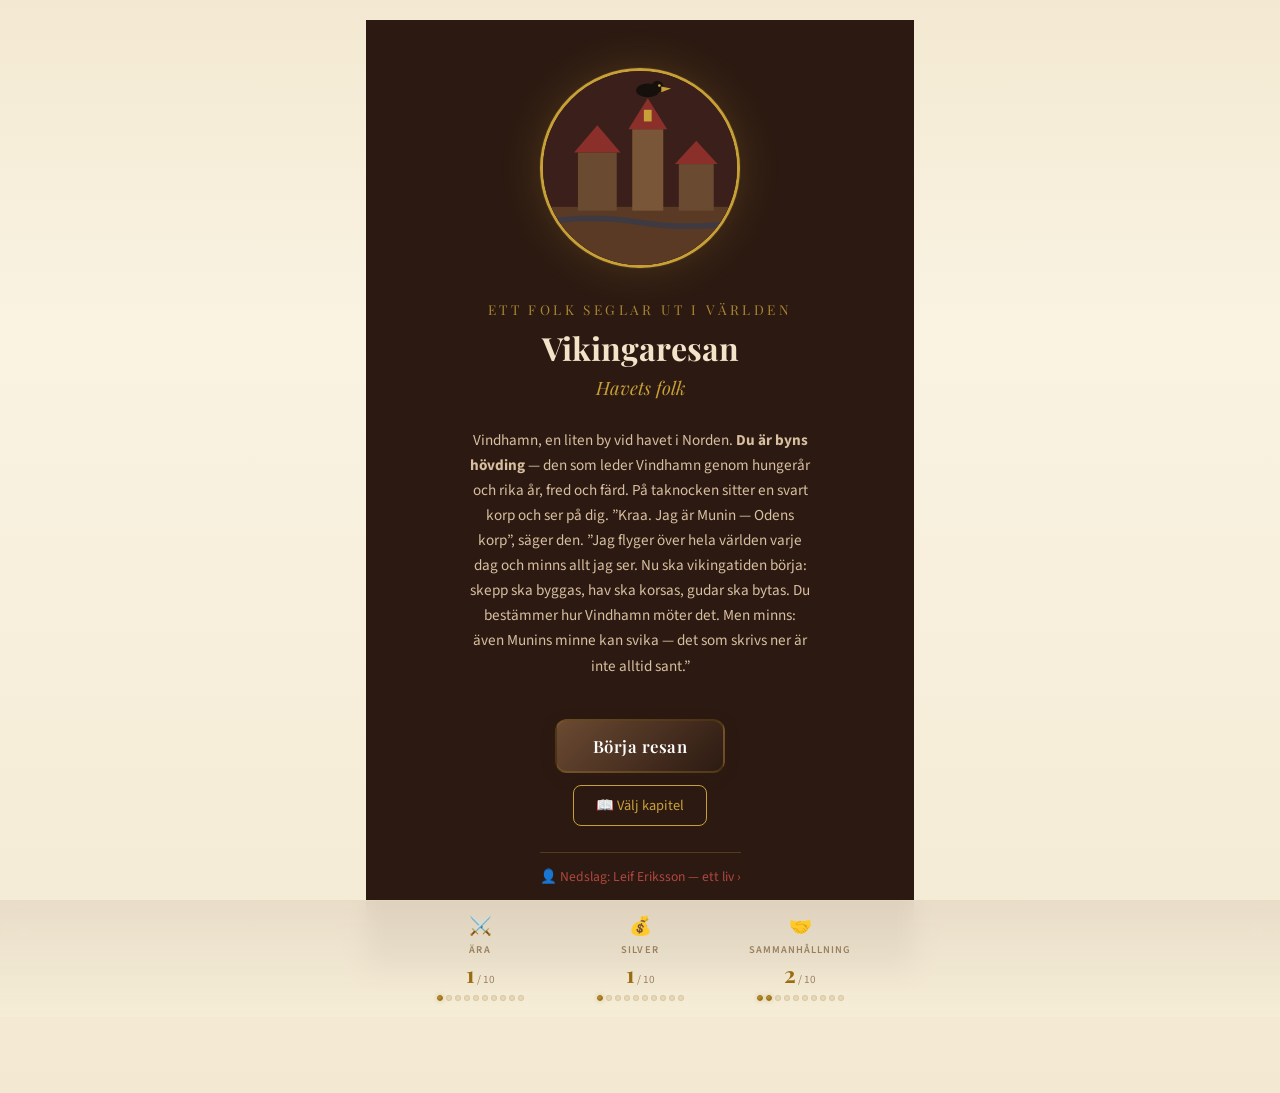
==== commit 58f43f94: "Vikingaresan bygge 2: speltestfixar (kronologi, kvinnohistoria, källkritik m.m.) Efter speltest med " ====
--- a/index.html
+++ b/index.html
@@ -1,142 +1,7820 @@
 <!DOCTYPE html>
 <html lang="sv">
 <head>
-<meta charset="utf-8">
-<meta name="viewport" content="width=device-width, initial-scale=1">
-<title>Historieresan — spela dig genom historien</title>
+<meta charset="UTF-8">
+<meta name="viewport" content="width=device-width, initial-scale=1.0, maximum-scale=1.0, user-scalable=no">
+<title>Vikingaresan &mdash; Havets folk</title>
+
+<link rel="preconnect" href="https://fonts.googleapis.com">
+<link rel="preconnect" href="https://fonts.gstatic.com" crossorigin>
+<link href="https://fonts.googleapis.com/css2?family=Playfair+Display:ital,wght@0,400;0,600;0,700;1,400&family=Source+Sans+3:ital,wght@0,300;0,400;0,600;0,700;1,400&family=Caveat:wght@400;500;600;700&display=swap" rel="stylesheet">
+
 <style>
-  :root {
-    --bg: #f3ede0; --bg2: #fbf7ee; --ink: #2c2016; --muted: #6b5a44;
-    --card: #ffffff; --border: rgba(90,58,40,0.16); --accent: #9a7208;
-    --accent2: #1b5e56; --shadow: rgba(44,24,16,0.10);
-  }
-  @media (prefers-color-scheme: dark) {
-    :root { --bg:#161a22; --bg2:#1c222c; --ink:#eef2f8; --muted:#9fb0c4;
-      --card:#212834; --border:rgba(255,255,255,0.10); --accent:#d4a72c;
-      --accent2:#4bb3a6; --shadow:rgba(0,0,0,0.4); }
-  }
-  :root[data-theme="dark"] { --bg:#161a22; --bg2:#1c222c; --ink:#eef2f8; --muted:#9fb0c4;
-    --card:#212834; --border:rgba(255,255,255,0.10); --accent:#d4a72c; --accent2:#4bb3a6; --shadow:rgba(0,0,0,0.4); }
-  :root[data-theme="light"] { --bg:#f3ede0; --bg2:#fbf7ee; --ink:#2c2016; --muted:#6b5a44;
-    --card:#ffffff; --border:rgba(90,58,40,0.16); --accent:#9a7208; --accent2:#1b5e56; --shadow:rgba(44,24,16,0.10); }
-  * { box-sizing: border-box; margin: 0; padding: 0; }
-  body { font-family: 'Segoe UI', system-ui, sans-serif; color: var(--ink);
-    background: linear-gradient(180deg, var(--bg) 0%, var(--bg2) 40%, var(--bg) 100%);
-    min-height: 100vh; line-height: 1.6; -webkit-font-smoothing: antialiased; }
-  .wrap { max-width: 880px; margin: 0 auto; padding: 48px 20px 64px; }
-  header { text-align: center; margin-bottom: 40px; }
-  .compass { font-size: 3rem; display: block; margin-bottom: 8px; }
-  h1 { font-family: Georgia, serif; font-size: clamp(2rem, 6vw, 2.8rem); letter-spacing: -0.01em; }
-  .tagline { color: var(--muted); font-size: 1.05rem; margin-top: 8px; }
-  .intro { max-width: 620px; margin: 20px auto 0; color: var(--muted); }
-  .filters { display: flex; gap: 8px; justify-content: center; flex-wrap: wrap; margin: 32px 0 24px; }
-  .filter { background: var(--card); border: 1px solid var(--border); color: var(--ink);
-    padding: 7px 15px; border-radius: 999px; font-size: 0.85rem; cursor: pointer; transition: all .15s; }
-  .filter.active { background: var(--accent); color: #fff; border-color: var(--accent); }
-  .grid { display: grid; grid-template-columns: repeat(auto-fill, minmax(240px, 1fr)); gap: 18px; }
-  .card { background: var(--card); border: 1px solid var(--border); border-radius: 14px;
-    padding: 22px; box-shadow: 0 4px 16px var(--shadow); display: flex; flex-direction: column;
-    transition: transform .15s, box-shadow .15s; text-decoration: none; color: inherit; }
-  a.card:hover { transform: translateY(-3px); box-shadow: 0 8px 24px var(--shadow); }
-  .card.soon { opacity: 0.72; }
-  .card-emoji { font-size: 2.2rem; margin-bottom: 10px; }
-  .card h2 { font-family: Georgia, serif; font-size: 1.3rem; margin-bottom: 4px; }
-  .card .era { font-size: 0.78rem; color: var(--accent2); font-weight: 600; text-transform: uppercase; letter-spacing: 0.05em; }
-  .card p { color: var(--muted); font-size: 0.92rem; margin-top: 10px; flex: 1; }
-  .badges { display: flex; gap: 6px; flex-wrap: wrap; margin-top: 14px; }
-  .badge { font-size: 0.72rem; padding: 3px 9px; border-radius: 6px; background: rgba(154,114,8,0.12); color: var(--accent); }
-  .extra { font-size: 0.8rem; margin-top: 12px; }
-  .extra a { color: var(--accent2); text-decoration: none; font-weight: 600; }
-  .status { font-size: 0.78rem; margin-top: 12px; font-weight: 600; }
-  .status.live { color: var(--accent2); }
-  .status.soon { color: var(--muted); }
-  footer { text-align: center; margin-top: 48px; color: var(--muted); font-size: 0.85rem; }
-  footer a { color: var(--accent); }
-  .about { margin-top: 44px; background: var(--card); border: 1px solid var(--border);
-    border-radius: 14px; padding: 24px; }
-  .about h3 { font-family: Georgia, serif; margin-bottom: 8px; }
-  .about p { color: var(--muted); font-size: 0.92rem; margin-top: 8px; }
+/* ============================================
+   CSS CUSTOM PROPERTIES
+   ============================================ */
+:root {
+  --parchment: #f3e9d2;
+  --parchment-light: #faf3e2;
+  --parchment-dark: #e6d8ba;
+  --gold: #9a6b12;
+  --gold-light: #c8a038;
+  --copper: #8b2f2a;
+  --copper-light: #b0473f;
+  --moss: #3a5a34;
+  --moss-light: #567d4a;
+  --navy: #3a1f1a;
+  --navy-light: #5a2f28;
+  --brown-dark: #2c1a12;
+  --brown-medium: #6b4a32;
+  --brown-light: #9a8060;
+  --card-bg: rgba(255, 255, 255, 0.45);
+  --card-border: rgba(90, 47, 40, 0.18);
+  --shadow-soft: rgba(44, 26, 18, 0.08);
+  --shadow-medium: rgba(44, 26, 18, 0.15);
+  --font-headline: 'Playfair Display', Georgia, serif;
+  --font-body: 'Source Sans 3', 'Segoe UI', sans-serif;
+}
+
+/* ============================================
+   GLOBAL RESET & BASE
+   ============================================ */
+*, *::before, *::after { box-sizing: border-box; margin: 0; padding: 0; }
+html { scroll-behavior: smooth; }
+body {
+  font-family: var(--font-body);
+  background: linear-gradient(180deg, var(--parchment) 0%, var(--parchment-light) 30%, var(--parchment) 100%);
+  min-height: 100vh;
+  color: var(--brown-dark);
+  -webkit-font-smoothing: antialiased;
+  overflow-x: hidden;
+}
+
+/* ============================================
+   PROGRESS BAR
+   ============================================ */
+.progress-bar {
+  position: fixed;
+  top: 0;
+  left: 0;
+  height: 4px;
+  background: linear-gradient(to right, var(--moss), var(--gold), var(--copper));
+  z-index: 100;
+  transition: width 0.6s cubic-bezier(0.25, 1, 0.5, 1);
+  box-shadow: 0 0 8px rgba(139, 105, 20, 0.3);
+}
+
+/* ============================================
+   PAGE TURN OVERLAY
+   ============================================ */
+.page-turn-overlay {
+  position: fixed; top: 0; left: 0; width: 100%; height: 100%;
+  background: linear-gradient(135deg, var(--parchment-dark) 0%, var(--parchment) 50%, var(--parchment-light) 100%);
+  z-index: 50; opacity: 0; pointer-events: none;
+  transition: opacity 0.3s ease;
+}
+.page-turn-overlay.active { opacity: 1; pointer-events: all; }
+
+/* ============================================
+   GAME CONTAINER
+   ============================================ */
+.game-container {
+  max-width: 580px;
+  margin: 0 auto;
+  padding: 20px 16px 120px;
+  position: relative;
+}
+
+/* ============================================
+   SCREENS
+   ============================================ */
+.screen {
+  display: none; opacity: 0;
+  transition: opacity 0.5s ease;
+}
+.screen.active { display: block; }
+.screen.active.visible { opacity: 1; }
+
+/* ============================================
+   TITLE SCREEN
+   ============================================ */
+.title-screen { text-align: center; padding: 20px 0 40px; }
+.title-icon { margin-bottom: 16px; }
+.title-icon svg { max-width: 280px; height: auto; }
+.title-ornament {
+  width: 60px; height: 2px; margin: 12px auto;
+  background: linear-gradient(to right, transparent, var(--gold), transparent);
+}
+.game-title {
+  font-family: var(--font-headline); font-size: clamp(2.2rem, 8vw, 3.2rem);
+  font-weight: 700; color: var(--brown-dark); letter-spacing: 0.04em; margin-bottom: 4px;
+}
+.game-subtitle {
+  font-family: var(--font-headline); font-size: clamp(1rem, 3vw, 1.25rem);
+  font-weight: 400; font-style: italic; color: var(--brown-medium); margin-bottom: 20px;
+}
+.chapter-label {
+  font-family: var(--font-headline); font-size: 1.05rem; font-weight: 600;
+  color: var(--gold); letter-spacing: 0.06em; margin-bottom: 6px;
+}
+.chapter-label-finale {
+  font-family: var(--font-headline); font-size: 1.15rem; font-weight: 700;
+  color: var(--gold); letter-spacing: 0.06em; margin-bottom: 6px;
+}
+.chapter-title-dramatic {
+  font-family: var(--font-headline); font-size: clamp(1.3rem, 4vw, 1.7rem);
+  font-weight: 700; color: var(--brown-dark); margin-bottom: 4px;
+}
+.chapter-year {
+  font-family: var(--font-headline); font-size: 0.95rem; font-weight: 400;
+  font-style: italic; color: var(--brown-light); margin-bottom: 16px;
+}
+.intro-text {
+  font-size: 1rem; line-height: 1.75; color: var(--brown-medium);
+  text-align: left; margin-bottom: 24px; padding: 0 4px;
+}
+.coop-badge {
+  display: inline-flex; align-items: center; gap: 8px;
+  background: rgba(45, 80, 22, 0.08); border: 1px solid rgba(45, 80, 22, 0.2);
+  border-radius: 20px; padding: 6px 16px; font-size: 0.85rem;
+  font-weight: 600; color: var(--moss);
+  margin-bottom: 20px;
+}
+
+/* ============================================
+   BUTTONS
+   ============================================ */
+.btn-primary {
+  display: inline-block; font-family: var(--font-headline);
+  font-size: 1.05rem; font-weight: 600; color: white;
+  background: linear-gradient(135deg, var(--brown-medium) 0%, var(--brown-dark) 100%);
+  border: 2px solid rgba(139, 105, 20, 0.3); border-radius: 12px;
+  padding: 14px 36px; cursor: pointer; transition: all 0.3s ease;
+  letter-spacing: 0.03em; box-shadow: 0 4px 16px var(--shadow-medium);
+}
+.btn-primary:hover { transform: translateY(-2px); box-shadow: 0 6px 24px var(--shadow-medium); border-color: var(--gold); }
+.btn-primary:active { transform: translateY(0); }
+.btn-somber {
+  display: inline-block; font-family: var(--font-headline);
+  font-size: 1rem; font-weight: 600; color: var(--parchment-light);
+  background: linear-gradient(135deg, #3a2a1e 0%, #2c1810 100%);
+  border: 1px solid rgba(139, 105, 20, 0.2); border-radius: 12px;
+  padding: 14px 36px; cursor: pointer; transition: all 0.3s ease;
+  letter-spacing: 0.04em; box-shadow: 0 4px 12px rgba(0, 0, 0, 0.15);
+}
+.btn-somber:hover { border-color: rgba(139, 105, 20, 0.4); transform: translateY(-2px); }
+.btn-grand {
+  display: inline-block; font-family: var(--font-headline);
+  font-size: 1.1rem; font-weight: 700; color: white;
+  background: linear-gradient(135deg, var(--gold) 0%, var(--copper) 50%, var(--gold) 100%);
+  background-size: 200% 200%; border: 2px solid rgba(255, 255, 255, 0.2);
+  border-radius: 14px; padding: 16px 40px; cursor: pointer;
+  transition: all 0.3s ease; letter-spacing: 0.04em;
+  box-shadow: 0 4px 20px rgba(139, 105, 20, 0.35);
+  animation: shimmer 3s ease-in-out infinite;
+}
+@keyframes shimmer {
+  0%, 100% { background-position: 0% 50%; }
+  50% { background-position: 100% 50%; }
+}
+.btn-grand:hover { transform: translateY(-3px) scale(1.02); box-shadow: 0 8px 32px rgba(139, 105, 20, 0.45); }
+
+/* ============================================
+   NARRATIVE & FACT BOXES
+   ============================================ */
+.narrative-box { margin-bottom: 28px; }
+.narrative-heading {
+  font-family: var(--font-headline); font-size: clamp(1.3rem, 4vw, 1.6rem);
+  font-weight: 600; color: var(--brown-dark); margin-bottom: 12px; line-height: 1.3;
+}
+.narrative-text { font-size: 1rem; line-height: 1.8; color: var(--brown-medium); }
+.narrative-text p { margin-bottom: 14px; }
+.narrative-text p:last-child { margin-bottom: 0; }
+
+.fact-box {
+  background: linear-gradient(135deg, rgba(26, 39, 68, 0.06) 0%, rgba(45, 63, 94, 0.06) 100%);
+  border: 1px solid rgba(26, 39, 68, 0.15); border-radius: 12px;
+  padding: 28px; margin-bottom: 32px; position: relative;
+}
+.fact-box::before {
+  content: ''; position: absolute; top: 0; left: 0; right: 0; height: 3px;
+  background: linear-gradient(to right, var(--navy), var(--navy-light), var(--navy));
+  border-radius: 12px 12px 0 0;
+}
+.fact-icon { font-size: 1.8rem; margin-bottom: 10px; display: block; }
+.fact-label { font-family: var(--font-headline); font-size: 1.1rem; font-weight: 600; color: var(--navy); margin-bottom: 10px; }
+.fact-text { font-size: 0.95rem; color: var(--brown-medium); line-height: 1.75; }
+.fact-text p { margin-bottom: 12px; }
+.fact-text p:last-child { margin-bottom: 0; }
+.fact-quote {
+  font-family: var(--font-headline); font-size: 1.05rem; font-style: italic;
+  color: var(--navy); text-align: center; padding: 16px 20px; margin: 16px 0;
+  border-top: 1px solid rgba(26, 39, 68, 0.12); border-bottom: 1px solid rgba(26, 39, 68, 0.12);
+  line-height: 1.6;
+}
+
+/* ============================================
+   CHOICE CARDS
+   ============================================ */
+.choices-container { display: flex; flex-direction: column; gap: 16px; margin-bottom: 32px; }
+.choice-card {
+  background: var(--card-bg); border: 2px solid var(--card-border);
+  border-radius: 12px; padding: 24px; cursor: pointer;
+  transition: all 0.3s ease; position: relative; overflow: hidden;
+}
+.choice-card::after {
+  content: ''; position: absolute; top: 0; left: 0; right: 0; bottom: 0;
+  background: linear-gradient(135deg, rgba(139, 105, 20, 0.04) 0%, transparent 50%);
+  opacity: 0; transition: opacity 0.3s ease; pointer-events: none;
+}
+.choice-card:hover { border-color: var(--gold); transform: translateY(-3px); box-shadow: 0 8px 28px var(--shadow-medium); }
+.choice-card:hover::after { opacity: 1; }
+.choice-card:active { transform: translateY(-1px); }
+.choice-card.selected { border-color: var(--moss); background: rgba(45, 80, 22, 0.06); pointer-events: none; }
+.choice-card.not-selected { opacity: 0.35; pointer-events: none; transform: scale(0.97); }
+.choice-card.locked {
+  opacity: 0.5; pointer-events: none; cursor: not-allowed;
+  border-style: dashed; border-color: var(--brown-light);
+  background: rgba(200, 190, 170, 0.25);
+}
+.choice-card.locked:hover { transform: none; box-shadow: none; border-color: var(--brown-light); }
+.choice-card.locked .choice-card-number { background: linear-gradient(135deg, var(--brown-light), var(--brown-light)); }
+.choice-req-label {
+  display: flex; align-items: center; gap: 6px;
+  margin-top: 10px; padding: 6px 12px;
+  background: rgba(139, 105, 20, 0.08); border-radius: 8px;
+  font-size: 0.82rem; font-weight: 600; color: var(--brown-light);
+  font-family: var(--font-body);
+}
+.choice-card-number {
+  display: inline-flex; align-items: center; justify-content: center;
+  width: 30px; height: 30px;
+  background: linear-gradient(135deg, var(--brown-medium), var(--brown-dark));
+  color: white; font-family: var(--font-headline); font-size: 0.85rem;
+  font-weight: 700; border-radius: 50%; margin-bottom: 12px;
+}
+.choice-card-title {
+  font-family: var(--font-headline); font-size: 1.12rem; font-weight: 600;
+  color: var(--brown-dark); margin-bottom: 8px; line-height: 1.3;
+}
+.choice-card-desc { font-size: 0.95rem; color: var(--brown-medium); line-height: 1.65; margin-bottom: 12px; }
+.choice-card-quote {
+  font-family: var(--font-headline); font-style: italic; font-size: 0.92rem;
+  color: var(--brown-light); margin-bottom: 12px; padding-left: 14px;
+  border-left: 2px solid var(--card-border);
+}
+.choice-card-effect { display: inline-flex; gap: 10px; flex-wrap: wrap; }
+.effect-badge { font-size: 0.78rem; font-weight: 600; padding: 3px 10px; border-radius: 12px; letter-spacing: 0.02em; }
+.effect-badge.positive { background: rgba(45, 80, 22, 0.12); color: var(--moss); }
+.effect-badge.negative { background: rgba(180, 40, 40, 0.1); color: #8b2020; }
+.effect-badge.neutral { background: rgba(139, 105, 20, 0.1); color: var(--gold); }
+.effect-badge.special { background: rgba(139, 105, 20, 0.12); color: var(--gold); }
+
+/* ============================================
+   RESULT BOX
+   ============================================ */
+.result-box {
+  background: linear-gradient(135deg, rgba(45, 80, 22, 0.06) 0%, rgba(139, 105, 20, 0.06) 100%);
+  border: 1px solid rgba(45, 80, 22, 0.2); border-left: 4px solid var(--moss);
+  border-radius: 0 12px 12px 0; padding: 20px 24px; margin-top: 20px;
+  margin-bottom: 28px; display: none;
+}
+.result-box.visible { display: block; animation: slideIn 0.5s ease; }
+@keyframes slideIn { from { opacity: 0; transform: translateX(-10px); } to { opacity: 1; transform: translateX(0); } }
+.result-label {
+  font-family: var(--font-headline); font-size: 0.85rem; font-weight: 600;
+  color: var(--moss); text-transform: uppercase; letter-spacing: 0.1em; margin-bottom: 6px;
+}
+.result-text { font-size: 0.95rem; color: var(--brown-medium); line-height: 1.7; }
+
+/* ============================================
+   RESOURCE BAR
+   ============================================ */
+.resource-bar {
+  position: fixed; bottom: 0; left: 0; right: 0;
+  background: linear-gradient(180deg, rgba(232, 220, 200, 0.95), rgba(245, 237, 214, 0.98));
+  backdrop-filter: blur(12px); -webkit-backdrop-filter: blur(12px);
+  border-top: 1px solid rgba(139, 105, 20, 0.12); padding: 12px 16px 16px;
+  z-index: 40; transform: translateY(100%); transition: transform 0.4s ease;
+}
+.resource-bar-inner { display: flex; justify-content: center; gap: 20px; max-width: 460px; margin: 0 auto; }
+[id$="-minigame-v2-continue"] { margin-bottom: 110px; }
+#ch6-newspaperContinue { margin-bottom: 110px; }
+.resource-item { display: flex; flex-direction: column; align-items: center; gap: 2px; flex: 1; min-width: 60px; }
+.resource-icon { font-size: 1.15rem; margin-bottom: 1px; }
+.resource-label {
+  font-size: 0.65rem; font-weight: 600; text-transform: uppercase;
+  letter-spacing: 0.1em; color: var(--brown-light);
+}
+.resource-value-container { display: flex; align-items: baseline; gap: 2px; }
+.resource-value {
+  font-family: var(--font-headline); font-size: 1.4rem; font-weight: 700;
+  color: var(--gold); transition: all 0.3s ease;
+}
+.resource-max { font-size: 0.7rem; color: var(--brown-light); }
+.resource-bar-dots { display: flex; gap: 3px; margin-top: 4px; }
+.resource-dot {
+  width: 6px; height: 6px; border-radius: 50%;
+  background: var(--parchment-dark); border: 1px solid rgba(139, 105, 20, 0.15);
+  transition: all 0.3s ease;
+}
+.resource-dot.filled {
+  background: linear-gradient(135deg, var(--gold-light), var(--gold));
+  border-color: var(--gold); box-shadow: 0 0 4px rgba(139, 105, 20, 0.3);
+}
+.resource-change-indicator {
+  position: fixed; font-family: var(--font-headline); font-size: 1.1rem;
+  font-weight: 700; pointer-events: none; z-index: 60;
+  animation: floatUp 1.2s ease-out forwards;
+}
+.resource-change-indicator.positive { color: var(--moss); }
+.resource-change-indicator.negative { color: #8b2020; }
+@keyframes floatUp { 0% { opacity: 1; transform: translateY(0); } 100% { opacity: 0; transform: translateY(-40px); } }
+.resource-value.bump-up { animation: bumpUp 0.5s ease; }
+.resource-value.bump-down { animation: bumpDown 0.5s ease; }
+@keyframes bumpUp { 0% { transform: scale(1); } 40% { transform: scale(1.3); color: var(--moss); } 100% { transform: scale(1); } }
+@keyframes bumpDown { 0% { transform: scale(1); } 40% { transform: scale(0.8); color: #8b2020; } 100% { transform: scale(1); } }
+
+/* ============================================
+   HOW TO PLAY
+   ============================================ */
+.how-to-play-grid { display: flex; flex-direction: column; gap: 16px; margin: 24px 0; }
+.htp-item {
+  display: flex; align-items: flex-start; gap: 16px;
+  background: var(--card-bg); border: 1px solid var(--card-border);
+  border-radius: 12px; padding: 16px 20px;
+}
+.htp-icon { font-size: 1.4rem; flex-shrink: 0; margin-top: 2px; }
+.htp-text { flex: 1; }
+.htp-title { font-family: var(--font-headline); font-size: 0.95rem; font-weight: 600; color: var(--brown-dark); margin-bottom: 4px; }
+.htp-desc { font-size: 0.88rem; color: var(--brown-medium); line-height: 1.55; }
+
+/* ============================================
+   DISCUSSION & LESSON BOXES
+   ============================================ */
+.discussion-box {
+  background: linear-gradient(135deg, rgba(184, 115, 51, 0.08) 0%, rgba(139, 105, 20, 0.08) 100%);
+  border: 2px dashed var(--copper-light); border-radius: 12px;
+  padding: 28px; margin: 28px 0; text-align: center;
+}
+.discussion-icon { font-size: 1.6rem; margin-bottom: 8px; display: block; }
+.discussion-label { font-family: var(--font-headline); font-size: 1rem; font-weight: 600; color: var(--copper); margin-bottom: 10px; }
+.discussion-text { font-size: 0.98rem; color: var(--brown-medium); line-height: 1.7; font-style: italic; }
+.lesson-box {
+  background: var(--card-bg); border: 1px solid var(--card-border);
+  border-radius: 12px; padding: 24px 28px; margin: 24px 0; text-align: center;
+}
+.lesson-label {
+  font-family: var(--font-headline); font-size: 0.8rem; font-weight: 600;
+  text-transform: uppercase; letter-spacing: 0.12em; color: var(--gold); margin-bottom: 8px;
+}
+.lesson-text { font-size: 1rem; color: var(--brown-medium); line-height: 1.6; }
+
+/* ============================================
+   DIVIDER & SCENE ILLUSTRATION
+   ============================================ */
+.divider {
+  width: 80px; height: 2px;
+  background: linear-gradient(to right, transparent, var(--gold), transparent);
+  margin: 20px auto;
+}
+.divider-wide {
+  width: 160px; height: 2px;
+  background: linear-gradient(to right, transparent, var(--gold), var(--copper), var(--gold), transparent);
+  margin: 28px auto;
+}
+.scene-illustration { text-align: center; margin: 16px 0 24px; }
+.scene-illustration svg { max-width: 100%; height: auto; }
+
+/* ============================================
+   FINAL SUMMARY (per-chapter conclusion)
+   ============================================ */
+.final-resources { display: flex; justify-content: center; gap: 24px; flex-wrap: wrap; margin: 24px 0; }
+.final-resource-item {
+  display: flex; flex-direction: column; align-items: center; gap: 4px;
+  background: var(--card-bg); border: 1px solid var(--card-border);
+  border-radius: 12px; padding: 16px 24px; min-width: 110px;
+}
+.final-resource-icon { font-size: 1.8rem; }
+.final-resource-label { font-size: 0.75rem; font-weight: 600; text-transform: uppercase; letter-spacing: 0.1em; color: var(--brown-light); }
+.final-resource-value { font-family: var(--font-headline); font-size: 2rem; font-weight: 700; color: var(--gold); }
+
+/* ============================================
+   CELEBRATION / CONFETTI
+   ============================================ */
+.celebration-text {
+  font-family: var(--font-headline); font-size: clamp(1.4rem, 4vw, 1.8rem);
+  font-weight: 700; color: var(--gold); text-align: center; margin: 20px 0;
+}
+.teaser-text {
+  text-align: center; font-size: 0.95rem; color: var(--brown-light);
+  font-style: italic; margin-top: 20px; padding-bottom: 20px;
+}
+.confetti-container {
+  position: fixed; top: 0; left: 0; width: 100%; height: 100%;
+  pointer-events: none; z-index: 1000; overflow: hidden;
+}
+.confetti-piece {
+  position: absolute; width: 10px; height: 10px; top: -10px;
+  animation: confettiFall linear forwards;
+}
+@keyframes confettiFall {
+  0% { transform: translateY(0) rotate(0deg); opacity: 1; }
+  80% { opacity: 1; }
+  100% { transform: translateY(100vh) rotate(720deg); opacity: 0; }
+}
+
+/* ============================================
+   CH2: CHEMISTRY MINI-GAME
+   ============================================ */
+.chemistry-lab { text-align: center; margin: 20px 0; }
+.beaker-container { position: relative; display: inline-block; margin: 20px 0; }
+.beaker-svg { width: 120px; height: 160px; }
+.ingredients-shelf { display: flex; justify-content: center; gap: 12px; flex-wrap: wrap; margin: 16px 0; }
+.ingredient-bottle {
+  display: flex; flex-direction: column; align-items: center; gap: 4px;
+  padding: 12px 16px; background: var(--card-bg); border: 2px solid var(--card-border);
+  border-radius: 10px; cursor: pointer; transition: all 0.2s ease;
+  min-width: 70px; user-select: none; -webkit-user-select: none;
+}
+.ingredient-bottle:hover { border-color: var(--gold); transform: translateY(-2px); }
+.ingredient-bottle.used { opacity: 0.3; pointer-events: none; }
+.ingredient-bottle.correct { border-color: var(--moss); background: rgba(45, 80, 22, 0.08); }
+.ingredient-bottle.wrong { border-color: #c44; background: rgba(200, 60, 60, 0.08); animation: shake 0.4s ease; }
+@keyframes shake { 0%,100% { transform: translateX(0); } 25% { transform: translateX(-5px); } 75% { transform: translateX(5px); } }
+.ingredient-icon { font-size: 1.5rem; }
+.ingredient-label { font-size: 0.7rem; font-weight: 600; color: var(--brown-medium); text-transform: uppercase; }
+.chem-feedback { text-align: center; font-size: 0.9rem; color: var(--brown-medium); margin: 12px 0; min-height: 24px; font-style: italic; }
+.chem-progress { display: flex; justify-content: center; gap: 8px; margin: 12px 0; }
+.chem-step {
+  width: 28px; height: 28px; border-radius: 50%;
+  background: var(--parchment-dark); border: 2px solid var(--card-border);
+  display: flex; align-items: center; justify-content: center;
+  font-size: 0.75rem; font-weight: 700; color: var(--brown-light);
+  transition: all 0.3s ease;
+}
+.chem-step.completed { background: var(--moss); border-color: var(--moss); color: white; }
+.chem-step.current { border-color: var(--gold); box-shadow: 0 0 0 3px rgba(139, 105, 20, 0.2); }
+
+/* ============================================
+   CH3: STABILIZATION MINI-GAME & EXPLOSION
+   ============================================ */
+.stabilize-gauge { position: relative; width: 100%; max-width: 400px; margin: 20px auto; height: 50px; }
+.gauge-bar {
+  width: 100%; height: 30px; background: var(--parchment-dark);
+  border: 2px solid var(--card-border); border-radius: 15px;
+  overflow: hidden; position: relative;
+}
+.gauge-zone-safe {
+  position: absolute; top: 0; height: 100%;
+  background: rgba(45, 80, 22, 0.2); border-left: 2px solid var(--moss); border-right: 2px solid var(--moss);
+}
+.gauge-needle {
+  position: absolute; top: -5px; width: 4px; height: 40px;
+  background: var(--copper); border-radius: 2px;
+  transition: none;
+}
+.gauge-needle.stopped { transition: left 0.3s ease; }
+.stabilize-btn {
+  display: block; margin: 16px auto 0; font-family: var(--font-headline);
+  font-size: 1.1rem; font-weight: 700; color: white;
+  background: linear-gradient(135deg, #c44, #a33); border: none;
+  border-radius: 12px; padding: 14px 40px; cursor: pointer;
+  transition: all 0.2s ease;
+}
+.stabilize-btn:hover { transform: scale(1.05); }
+.stabilize-btn:active { transform: scale(0.98); }
+
+/* Explosion effects */
+@keyframes screenShake {
+  0%, 100% { transform: translate(0); }
+  10% { transform: translate(-8px, 4px); }
+  20% { transform: translate(8px, -4px); }
+  30% { transform: translate(-6px, 2px); }
+  40% { transform: translate(6px, -2px); }
+  50% { transform: translate(-4px, 3px); }
+  60% { transform: translate(4px, -1px); }
+  70% { transform: translate(-2px, 1px); }
+  80% { transform: translate(2px, -1px); }
+}
+.screen-shake { animation: screenShake 0.6s ease; }
+.explosion-flash {
+  position: fixed; top: 0; left: 0; width: 100%; height: 100%;
+  z-index: 999; pointer-events: none;
+  animation: flashEffect 0.8s ease-out forwards;
+}
+@keyframes flashEffect {
+  0% { background: rgba(255, 200, 50, 0.9); }
+  30% { background: rgba(255, 100, 20, 0.5); }
+  100% { background: transparent; }
+}
+
+/* ============================================
+   CH4: DYNAMITE MIXING MINI-GAME
+   ============================================ */
+.mixing-container { text-align: center; margin: 20px 0; }
+.mixing-sliders { display: flex; flex-direction: column; gap: 16px; margin: 20px 0; max-width: 380px; margin-left: auto; margin-right: auto; }
+.slider-group { display: flex; align-items: center; gap: 12px; }
+.slider-label {
+  font-family: var(--font-headline); font-size: 0.85rem; font-weight: 600;
+  color: var(--brown-medium); min-width: 100px; text-align: right;
+}
+.slider-input { flex: 1; -webkit-appearance: none; height: 8px; border-radius: 4px; background: var(--parchment-dark); outline: none; }
+.slider-input::-webkit-slider-thumb {
+  -webkit-appearance: none; width: 20px; height: 20px; border-radius: 50%;
+  background: linear-gradient(135deg, var(--gold-light), var(--gold));
+  cursor: pointer; box-shadow: 0 2px 6px var(--shadow-medium);
+}
+.slider-value { font-family: var(--font-headline); font-size: 1rem; font-weight: 700; color: var(--gold); min-width: 40px; }
+.mixing-total {
+  text-align: center; font-family: var(--font-headline); font-size: 1.1rem;
+  color: var(--brown-medium); margin: 16px 0;
+}
+.mixing-result-bar {
+  width: 100%; max-width: 380px; height: 20px; background: var(--parchment-dark);
+  border: 2px solid var(--card-border); border-radius: 10px;
+  margin: 12px auto; overflow: hidden; position: relative;
+}
+.mixing-result-fill { height: 100%; border-radius: 8px; transition: width 0.5s ease, background 0.5s ease; }
+
+/* ============================================
+   CH5: FACTORY LOGISTICS MINI-GAME
+   ============================================ */
+.minigame-wrapper { position: relative; margin-bottom: 28px; }
+.minigame-header { text-align: center; margin-bottom: 16px; }
+.minigame-title { font-family: var(--font-headline); font-size: 1.3rem; font-weight: 700; color: var(--brown-dark); margin-bottom: 4px; }
+.minigame-subtitle { font-size: 0.9rem; color: var(--brown-medium); }
+.minigame-timer-bar { width: 100%; height: 8px; background: var(--parchment-dark); border-radius: 4px; margin-bottom: 12px; overflow: hidden; }
+.minigame-timer-fill { height: 100%; background: linear-gradient(to right, var(--moss), var(--gold)); border-radius: 4px; transition: width 0.3s linear; width: 100%; }
+.minigame-timer-fill.warning { background: linear-gradient(to right, #c44, #e85a5a); }
+.minigame-score { text-align: center; font-family: var(--font-headline); font-size: 1rem; color: var(--gold); margin-bottom: 12px; }
+.minigame-round-label { text-align: center; font-size: 0.85rem; color: var(--brown-light); margin-bottom: 16px; font-weight: 500; }
+.europe-map-container { position: relative; width: 100%; max-width: 500px; margin: 0 auto; aspect-ratio: 5 / 3.5; background: var(--card-bg); border: 2px solid var(--card-border); border-radius: 12px; overflow: hidden; }
+.europe-map-container svg { width: 100%; height: 100%; }
+.factory-dot { cursor: pointer; transition: transform 0.2s ease, filter 0.2s ease; }
+.factory-dot:hover { transform: scale(1.15); filter: brightness(1.2); }
+.factory-dot.correct { animation: factoryCorrect 0.6s ease; }
+.factory-dot.wrong { animation: factoryWrong 0.5s ease; }
+@keyframes factoryCorrect { 0% { transform: scale(1); } 50% { transform: scale(1.4); } 100% { transform: scale(1); } }
+@keyframes factoryWrong { 0%, 100% { transform: translateX(0); } 20% { transform: translateX(-5px); } 40% { transform: translateX(5px); } 60% { transform: translateX(-3px); } 80% { transform: translateX(3px); } }
+.shipment-tray { display: flex; justify-content: center; gap: 16px; margin-top: 16px; min-height: 70px; align-items: center; flex-wrap: wrap; }
+.shipment-crate {
+  display: flex; flex-direction: column; align-items: center; gap: 4px;
+  padding: 10px 14px; background: var(--card-bg); border: 2px solid var(--card-border);
+  border-radius: 10px; cursor: pointer; transition: all 0.2s ease;
+  min-width: 72px; user-select: none; -webkit-user-select: none;
+}
+.shipment-crate:hover { border-color: var(--gold); transform: translateY(-2px); box-shadow: 0 4px 12px var(--shadow-soft); }
+.shipment-crate.selected-crate { border-color: var(--copper); background: rgba(184, 115, 51, 0.1); box-shadow: 0 0 0 3px rgba(184, 115, 51, 0.2); transform: translateY(-3px); }
+.shipment-crate.delivered { opacity: 0.3; pointer-events: none; transform: scale(0.9); }
+.shipment-crate-icon { font-size: 1.6rem; }
+.shipment-crate-label { font-size: 0.7rem; font-weight: 600; color: var(--brown-medium); text-transform: uppercase; letter-spacing: 0.05em; }
+.factory-need-icon { font-size: 1rem; pointer-events: none; }
+.factory-label-text { font-family: var(--font-body); font-size: 8px; fill: var(--brown-medium); pointer-events: none; font-weight: 600; }
+
+/* CH5 Simplified Mini-game */
+.ch5-order-card {
+  background: var(--card-bg); border: 2px solid var(--card-border); border-radius: 12px;
+  padding: 20px; text-align: center; margin-bottom: 20px;
+  box-shadow: 0 2px 8px var(--shadow-soft);
+}
+.ch5-order-icon { font-size: 2rem; margin-bottom: 8px; }
+.ch5-order-text { font-family: var(--font-headline); font-size: 1.1rem; color: var(--brown-dark); line-height: 1.4; }
+.ch5-city-grid {
+  display: grid; grid-template-columns: 1fr 1fr; gap: 12px; margin-bottom: 16px;
+}
+.ch5-city-grid button:last-child { grid-column: 1 / -1; max-width: 200px; justify-self: center; }
+.ch5-city-btn {
+  font-family: var(--font-headline); font-size: 1rem; font-weight: 600;
+  color: var(--brown-dark); background: var(--card-bg);
+  border: 2px solid var(--card-border); border-radius: 12px;
+  padding: 14px 12px; cursor: pointer; transition: all 0.2s ease;
+  line-height: 1.3;
+}
+.ch5-city-btn small { font-family: var(--font-body); font-size: 0.75rem; font-weight: 400; color: var(--brown-light); }
+.ch5-city-btn:hover { border-color: var(--gold); transform: translateY(-2px); box-shadow: 0 4px 12px var(--shadow-soft); }
+.ch5-city-btn.ch5-correct { border-color: var(--moss); background: rgba(45, 80, 22, 0.1); }
+.ch5-city-btn.ch5-wrong { border-color: #c44; background: rgba(204, 68, 68, 0.08); }
+.ch5-feedback {
+  text-align: center; font-size: 0.95rem; color: var(--brown-medium);
+  min-height: 24px; margin-bottom: 12px; font-style: italic;
+}
+.minigame-instructions { text-align: center; font-size: 0.88rem; color: var(--brown-light); margin-top: 12px; font-style: italic; line-height: 1.5; }
+.minigame-result { text-align: center; padding: 24px; display: none; }
+.minigame-result.visible { display: block; animation: slideIn 0.5s ease; }
+.minigame-result-score { font-family: var(--font-headline); font-size: 2.5rem; font-weight: 700; color: var(--gold); margin-bottom: 8px; }
+.minigame-result-text { font-size: 1rem; color: var(--brown-medium); line-height: 1.6; margin-bottom: 16px; }
+.smoke-particle {
+  position: absolute; width: 8px; height: 8px; border-radius: 50%;
+  background: rgba(90, 58, 40, 0.15); pointer-events: none;
+  animation: smokeRise 1.5s ease-out forwards;
+}
+@keyframes smokeRise { 0% { transform: translateY(0) scale(0.5); opacity: 0.4; } 100% { transform: translateY(-30px) scale(2); opacity: 0; } }
+
+/* ============================================
+   CH6: NEWSPAPER
+   ============================================ */
+.newspaper-wrapper { margin: 0 -4px; }
+.newspaper {
+  background: #f0e8d4; border: 1px solid #c8bfad; border-radius: 3px;
+  padding: 28px 24px 24px; font-family: Georgia, 'Times New Roman', serif;
+  position: relative; box-shadow: 2px 3px 12px rgba(0,0,0,0.08);
+}
+.newspaper::before {
+  content: ''; position: absolute; top: 0; left: 0; right: 0; bottom: 0;
+  background: repeating-linear-gradient(0deg, transparent, transparent 28px, rgba(0,0,0,0.015) 28px, rgba(0,0,0,0.015) 29px);
+  pointer-events: none;
+}
+.newspaper-masthead { text-align: center; margin-bottom: 12px; }
+.newspaper-name { font-size: 0.85rem; font-weight: 700; letter-spacing: 0.25em; text-transform: uppercase; color: #2c1810; }
+.newspaper-date { font-size: 0.65rem; color: #8b7a62; font-style: italic; margin-top: 2px; }
+.newspaper-rule { border: none; border-top: 2px solid #2c1810; margin: 8px 0; opacity: 0.3; }
+.newspaper-headline {
+  font-family: 'Playfair Display', Georgia, serif; font-size: clamp(1.4rem, 5vw, 1.9rem);
+  font-weight: 700; text-align: center; color: #1a0e08; line-height: 1.2;
+  letter-spacing: 0.03em; margin: 16px 0 8px; opacity: 0;
+  transition: opacity 0.8s ease;
+}
+.newspaper-headline.visible { opacity: 1; }
+.newspaper-headline.tremble { animation: tremble 0.4s ease; }
+@keyframes tremble { 0%, 100% { transform: rotate(0); } 25% { transform: rotate(-0.5deg); } 75% { transform: rotate(0.5deg); } }
+@keyframes heartbeat { 0%, 100% { transform: scale(1); } 14% { transform: scale(1.02); } 28% { transform: scale(1); } 42% { transform: scale(1.015); } 56% { transform: scale(1); } }
+.newspaper-headline.pulse { animation: heartbeat 1.8s ease-in-out; }
+.newspaper-translation {
+  text-align: center; font-style: italic; font-size: 0.95rem;
+  color: #5a3a28; margin: 6px 0 12px; opacity: 0;
+  transition: opacity 1s ease;
+}
+.newspaper-translation.visible { opacity: 1; }
+.newspaper-body {
+  text-align: center; font-size: 0.92rem; color: #3a2a1e;
+  line-height: 1.6; margin: 12px 0; font-style: italic;
+  opacity: 0; transition: opacity 0.8s ease;
+}
+.newspaper-body.visible { opacity: 1; }
+.newspaper-columns {
+  display: flex; gap: 12px; margin-top: 16px; opacity: 0;
+  transition: opacity 0.8s ease;
+}
+.newspaper-columns.visible { opacity: 1; }
+.newspaper-col { flex: 1; font-size: 0.6rem; color: #8b7a62; line-height: 1.6; text-align: justify; column-count: 1; }
+
+/* ============================================
+   CH6: RADIO (1933)
+   ============================================ */
+.radio-wrapper { display:flex; flex-direction:column; align-items:center; margin: 8px 0; }
+.radio-set {
+  width: 300px; max-width: 92%; background: linear-gradient(160deg,#4a2f1c,#3a2417);
+  border-radius: 18px 18px 12px 12px; padding: 22px 22px 18px;
+  box-shadow: 0 10px 30px rgba(0,0,0,0.4), inset 0 2px 6px rgba(255,220,150,0.12);
+  position: relative; border: 2px solid #5a3a22;
+}
+.radio-brand { text-align:center; font-family: var(--font-headline); font-size:0.7rem;
+  letter-spacing:0.3em; color:#c9a86a; opacity:0.8; margin-bottom:10px; text-transform:uppercase; }
+.radio-grille {
+  height: 74px; border-radius: 10px; background:
+    repeating-linear-gradient(90deg,#241610,#241610 4px,#3a2417 4px,#3a2417 8px);
+  box-shadow: inset 0 2px 8px rgba(0,0,0,0.6); margin-bottom: 14px; position:relative; overflow:hidden;
+}
+.radio-eye {
+  position:absolute; top:50%; left:50%; transform:translate(-50%,-50%);
+  width:34px; height:34px; border-radius:50%; background:#0a1a0a;
+  box-shadow: 0 0 2px #000;
+}
+.radio-eye::after {
+  content:''; position:absolute; inset:5px; border-radius:50%;
+  background: radial-gradient(circle, rgba(120,255,120,0.9) 0%, rgba(40,160,40,0.5) 60%, transparent 75%);
+  transform: scale(var(--eye,0.35)); transition: transform 0.5s ease;
+}
+.radio-dial {
+  background:#1c130c; border-radius:6px; padding:6px 10px; margin-bottom:14px;
+  display:flex; align-items:center; justify-content:space-between;
+  font-family: 'Courier New', monospace; font-size:0.62rem; color:#c9a86a;
+  border:1px solid #5a3a22; letter-spacing:0.08em;
+}
+.radio-needle { color:#ff8a5a; font-weight:700; transition: all 0.4s ease; }
+.radio-screen {
+  min-height: 92px; width:300px; max-width:92%; margin: 4px 0 2px;
+  background:#0d1626; border-radius:8px; padding:14px 16px;
+  border:1px solid #24365e; color:#dbe8ff; font-family: Georgia, serif;
+  text-align:center; line-height:1.5; position:relative;
+}
+.radio-static {
+  font-family:'Courier New', monospace; color:#3a4a6b; letter-spacing:1px;
+  font-size:0.8rem; word-break:break-all; opacity:0.7; transition: opacity 0.4s ease;
+}
+.radio-line { opacity:0; transition: opacity 0.7s ease; margin: 2px 0; }
+.radio-line.visible { opacity:1; }
+.radio-line .de { color:#f5f8ff; font-weight:600; }
+.radio-line .sv { color:#9fb4d8; font-style:italic; font-size:0.9em; }
+.radio-knob {
+  margin-top:16px; width:64px; height:64px; border-radius:50%;
+  background: radial-gradient(circle at 35% 30%, #6a4a2c, #2a1a10);
+  border:3px solid #5a3a22; box-shadow: 0 4px 10px rgba(0,0,0,0.4);
+  cursor:pointer; position:relative; touch-action:manipulation;
+  display:flex; align-items:center; justify-content:center;
+}
+.radio-knob::after { content:''; position:absolute; top:8px; width:4px; height:20px;
+  background:#c9a86a; border-radius:2px; transform-origin:50% 24px;
+  transform: rotate(var(--knob,0deg)); transition: transform 0.4s ease; }
+.radio-knob-label { text-align:center; font-size:0.78rem; color:var(--brown-light);
+  font-style:italic; margin-top:8px; }
+.screen-shake { animation: screenShake 0.5s ease; }
+
+/* Reveal box */
+.reveal-box {
+  background: linear-gradient(135deg, rgba(44, 24, 16, 0.04) 0%, rgba(26, 39, 68, 0.04) 100%);
+  border: 1px solid rgba(44, 24, 16, 0.12); border-left: 4px solid var(--brown-medium);
+  border-radius: 0 12px 12px 0; padding: 24px; margin-top: 24px;
+  opacity: 0; transform: translateY(10px);
+  transition: opacity 0.8s ease, transform 0.8s ease;
+}
+.reveal-box.visible { opacity: 1; transform: translateY(0); }
+.reveal-text { font-size: 1.02rem; line-height: 1.75; color: var(--brown-dark); font-style: italic; }
+
+/* Golden sparkles (ch6 subdued celebration) */
+.sparkle-piece {
+  position: absolute; top: -10px; border-radius: 50%;
+  animation: sparkleFall linear forwards; pointer-events: none;
+}
+@keyframes sparkleFall {
+  0% { transform: translateY(0) scale(0); opacity: 0; }
+  15% { transform: translateY(8vh) scale(1); opacity: 0.9; }
+  50% { opacity: 0.7; }
+  100% { transform: translateY(100vh) scale(0.3); opacity: 0; }
+}
+@keyframes sparkleGlow {
+  0%, 100% { box-shadow: 0 0 4px rgba(196, 155, 42, 0.4); }
+  50% { box-shadow: 0 0 12px rgba(196, 155, 42, 0.8); }
+}
+
+/* Reflection moment */
+.reflection-moment { text-align: center; padding: 40px 20px; opacity: 0; transition: opacity 1.2s ease; }
+.reflection-moment.visible { opacity: 1; }
+.reflection-dots {
+  font-family: var(--font-headline); font-size: 1.5rem; color: var(--brown-light);
+  letter-spacing: 0.3em; margin-bottom: 24px; opacity: 0;
+  animation: dotsAppear 2s ease forwards;
+}
+@keyframes dotsAppear { 0% { opacity: 0; } 50% { opacity: 0.3; } 100% { opacity: 0.6; } }
+.reflection-text {
+  font-family: var(--font-headline); font-size: 1.05rem; font-style: italic;
+  color: var(--brown-medium); line-height: 1.7; max-width: 460px; margin: 0 auto;
+}
+
+/* ============================================
+   CH7: MEDAL SELECTION GRID
+   ============================================ */
+.medal-grid { display: grid; grid-template-columns: repeat(3, 1fr); gap: 16px; margin: 24px 0; max-width: 480px; margin-left: auto; margin-right: auto; }
+@media (max-width: 420px) { .medal-grid { grid-template-columns: repeat(2, 1fr); gap: 12px; } }
+.medal-card {
+  display: flex; flex-direction: column; align-items: center; justify-content: center;
+  aspect-ratio: 1;
+  background: radial-gradient(ellipse at 30% 30%, #e8d080, #c49b2a 40%, #8b6914 80%, #6b5010);
+  border: 3px solid #a08030; border-radius: 50%; cursor: pointer;
+  transition: all 0.3s ease;
+  box-shadow: 0 3px 12px rgba(107, 80, 16, 0.25), inset 0 1px 3px rgba(255, 255, 255, 0.3);
+  position: relative; padding: 12px 8px;
+  user-select: none; -webkit-user-select: none; -webkit-tap-highlight-color: transparent;
+}
+.medal-card::before {
+  content: ''; position: absolute; top: 6px; left: 6px; right: 6px; bottom: 6px;
+  border: 1.5px solid rgba(255, 255, 255, 0.15); border-radius: 50%; pointer-events: none;
+}
+.medal-card:hover { transform: scale(1.06); box-shadow: 0 6px 24px rgba(107, 80, 16, 0.4), inset 0 1px 3px rgba(255, 255, 255, 0.3); }
+.medal-card:active { transform: scale(0.98); }
+.medal-card.medal-selected {
+  border-color: #fff;
+  box-shadow: 0 0 0 3px var(--moss), 0 6px 24px rgba(45, 80, 22, 0.35), inset 0 1px 3px rgba(255, 255, 255, 0.3);
+  background: radial-gradient(ellipse at 30% 30%, #f0e090, #d4ab3a 40%, #9b7924 80%, #7b6020);
+}
+.medal-card.medal-selected::after {
+  content: '\2713'; position: absolute; top: 6px; right: 8px;
+  font-size: 0.85rem; font-weight: 700; color: var(--moss);
+  background: rgba(255, 255, 255, 0.9); width: 20px; height: 20px;
+  border-radius: 50%; display: flex; align-items: center; justify-content: center; line-height: 1;
+}
+.medal-card.medal-locked { opacity: 0.4; pointer-events: none; transform: scale(0.95); }
+.medal-emoji { font-size: 1.8rem; line-height: 1; margin-bottom: 4px; filter: drop-shadow(0 1px 2px rgba(0,0,0,0.2)); }
+.medal-name {
+  font-family: var(--font-headline); font-size: 0.7rem; font-weight: 600;
+  color: #fff; text-align: center; text-shadow: 0 1px 2px rgba(0, 0, 0, 0.4);
+  letter-spacing: 0.02em; line-height: 1.2;
+}
+.medal-counter { text-align: center; font-family: var(--font-headline); font-size: 1.05rem; color: var(--brown-medium); margin: 16px 0; }
+.medal-counter strong { color: var(--gold); font-size: 1.2rem; }
+.medal-confirm-area { text-align: center; margin: 20px 0; }
+
+/* ============================================
+   CH7: TIMELINE (FINALE MONTAGE)
+   ============================================ */
+.timeline { position: relative; padding: 20px 0; margin: 24px 0; }
+.timeline::before {
+  content: ''; position: absolute; left: 20px; top: 0; bottom: 0; width: 2px;
+  background: linear-gradient(to bottom, var(--gold), var(--copper), var(--gold));
+}
+.timeline-item {
+  position: relative; padding-left: 50px; margin-bottom: 24px;
+  opacity: 0; transform: translateX(-10px);
+  transition: opacity 0.5s ease, transform 0.5s ease;
+}
+.timeline-item.visible { opacity: 1; transform: translateX(0); }
+.timeline-dot {
+  position: absolute; left: 13px; top: 4px; width: 16px; height: 16px;
+  border-radius: 50%;
+  background: linear-gradient(135deg, var(--gold), var(--copper));
+  border: 2px solid var(--parchment); box-shadow: 0 0 0 2px var(--gold);
+}
+.timeline-year { font-family: var(--font-headline); font-size: 0.85rem; font-weight: 700; color: var(--gold); margin-bottom: 2px; }
+.timeline-text { font-size: 0.9rem; color: var(--brown-medium); line-height: 1.55; }
+
+/* ============================================
+   CH7: FINALE SCORE
+   ============================================ */
+.finale-score-container {
+  text-align: center; padding: 30px 20px; margin: 24px 0;
+  background: linear-gradient(135deg, rgba(139, 105, 20, 0.06), rgba(184, 115, 51, 0.06));
+  border: 1px solid rgba(139, 105, 20, 0.15); border-radius: 16px;
+  position: relative; overflow: hidden;
+}
+.finale-score-container::before {
+  content: ''; position: absolute; top: 0; left: 0; right: 0; height: 4px;
+  background: linear-gradient(to right, var(--gold), var(--copper), var(--gold), var(--copper), var(--gold));
+  border-radius: 16px 16px 0 0;
+}
+.finale-resources { display: flex; justify-content: center; gap: 14px; flex-wrap: wrap; margin: 20px 0 28px; }
+.finale-resource-item {
+  display: flex; flex-direction: column; align-items: center; gap: 4px;
+  background: var(--card-bg); border: 1px solid var(--card-border);
+  border-radius: 12px; padding: 14px 16px; min-width: 90px;
+  transition: transform 0.3s ease, box-shadow 0.3s ease;
+}
+.finale-resource-item.revealed { transform: scale(1.05); box-shadow: 0 4px 16px var(--shadow-medium); }
+.finale-resource-icon { font-size: 1.5rem; }
+.finale-resource-label { font-size: 0.65rem; font-weight: 600; text-transform: uppercase; letter-spacing: 0.1em; color: var(--brown-light); }
+.finale-resource-value { font-family: var(--font-headline); font-size: 1.8rem; font-weight: 700; color: var(--gold); transition: all 0.3s ease; }
+.total-score-area { margin-top: 20px; padding-top: 20px; border-top: 2px solid rgba(139, 105, 20, 0.15); }
+.total-label { font-family: var(--font-headline); font-size: 0.9rem; font-weight: 600; text-transform: uppercase; letter-spacing: 0.12em; color: var(--brown-light); margin-bottom: 8px; }
+.total-value { font-family: var(--font-headline); font-size: 3.5rem; font-weight: 700; color: var(--gold); line-height: 1; margin-bottom: 4px; }
+.total-max { font-size: 0.85rem; color: var(--brown-light); }
+
+/* ============================================
+   CH7: ENDING & ZOOM SCENE
+   ============================================ */
+.ending-title-box {
+  text-align: center; padding: 32px 24px; margin: 28px 0;
+  background: linear-gradient(135deg, rgba(139, 105, 20, 0.08), rgba(184, 115, 51, 0.06));
+  border: 2px solid var(--gold); border-radius: 16px; position: relative;
+}
+.ending-rank { font-family: var(--font-headline); font-size: clamp(1.5rem, 5vw, 2.2rem); font-weight: 700; color: var(--gold); margin-bottom: 12px; line-height: 1.2; }
+.ending-description { font-size: 1rem; line-height: 1.7; color: var(--brown-medium); max-width: 500px; margin: 0 auto; font-style: italic; }
+.epilogue-text {
+  font-family: var(--font-headline); font-size: 1.05rem; font-weight: 400; font-style: italic;
+  color: var(--brown-medium); text-align: center; line-height: 1.8;
+  max-width: 500px; margin: 0 auto; padding: 20px 0;
+}
+.zoom-scene { position: relative; width: 100%; max-width: 400px; margin: 0 auto 20px; overflow: hidden; border-radius: 12px; aspect-ratio: 16/10; }
+.zoom-layer { position: absolute; top: 0; left: 0; width: 100%; height: 100%; transition: opacity 1.2s ease, transform 1.2s ease; }
+.zoom-layer.hidden { opacity: 0; }
+.zoom-layer.zoomed-out { transform: scale(0.6); opacity: 0; }
+.zoom-layer.zoomed-in { transform: scale(1.4); opacity: 0; }
+.death-scene { text-align: center; padding: 30px 0 10px; }
+.death-date { font-family: var(--font-headline); font-size: 1rem; font-weight: 600; color: var(--brown-light); letter-spacing: 0.1em; margin-bottom: 12px; }
+.death-text { font-family: var(--font-headline); font-size: clamp(1.1rem, 3.5vw, 1.4rem); font-weight: 400; font-style: italic; color: var(--brown-medium); line-height: 1.6; max-width: 480px; margin: 0 auto; }
+.fact-list { list-style: none; padding: 0; margin: 12px 0; }
+.fact-list li { padding: 8px 0 8px 24px; position: relative; font-size: 0.95rem; color: var(--brown-medium); line-height: 1.6; }
+.fact-list li::before { content: '\2022'; position: absolute; left: 8px; color: var(--gold); font-weight: 700; }
+.leaderboard-box {
+  margin: 28px 0; padding: 28px 24px;
+  background: linear-gradient(135deg, rgba(139, 105, 20, 0.06), rgba(45, 80, 22, 0.05));
+  border: 2px solid var(--gold); border-radius: 16px;
+}
+.leaderboard-title {
+  font-family: var(--font-headline); font-size: clamp(1.4rem, 4vw, 1.8rem);
+  font-weight: 700; color: var(--brown-dark); text-align: center; margin-bottom: 14px;
+}
+.leaderboard-final-score {
+  font-family: var(--font-headline); font-size: clamp(1.1rem, 3.5vw, 1.4rem);
+  text-align: center; color: var(--gold); font-weight: 600; margin-bottom: 10px;
+}
+.leaderboard-final-score span { color: var(--brown-dark); font-weight: 700; }
+.leaderboard-breakdown {
+  display: flex; flex-wrap: wrap; justify-content: center; gap: 14px;
+  margin-bottom: 22px; font-family: var(--font-headline); color: var(--brown-medium);
+  font-size: 0.95rem;
+}
+.leaderboard-breakdown span { white-space: nowrap; }
+.leaderboard-form { text-align: center; margin: 18px 0 8px; }
+.leaderboard-label {
+  display: block; font-family: var(--font-headline); color: var(--brown-medium);
+  font-size: 0.95rem; margin-bottom: 8px;
+}
+.leaderboard-input {
+  font-family: var(--font-headline); font-size: 1.05rem;
+  padding: 10px 14px; width: min(280px, 90%);
+  border: 1.5px solid var(--brown-light); border-radius: 8px;
+  background: rgba(255, 252, 245, 0.85); color: var(--brown-dark);
+  margin-bottom: 12px; text-align: center;
+}
+.leaderboard-input:focus { outline: none; border-color: var(--gold); }
+.leaderboard-submit { margin-top: 4px; }
+.leaderboard-error {
+  margin-top: 12px; padding: 10px 14px;
+  background: rgba(180, 60, 50, 0.08); border: 1px solid rgba(180, 60, 50, 0.4);
+  color: #8b2a22; border-radius: 8px; font-size: 0.95rem;
+}
+.leaderboard-list-wrap { margin-top: 22px; }
+.leaderboard-list-title {
+  font-family: var(--font-headline); font-size: 1.15rem; font-weight: 600;
+  color: var(--brown-dark); text-align: center; margin-bottom: 12px;
+}
+.leaderboard-list { display: flex; flex-direction: column; gap: 6px; }
+.leaderboard-row {
+  display: grid; grid-template-columns: 32px 1fr auto;
+  align-items: center; gap: 10px;
+  padding: 8px 12px; border-radius: 8px;
+  background: rgba(255, 252, 245, 0.6);
+  border: 1px solid rgba(139, 105, 20, 0.18);
+  font-family: var(--font-headline);
+}
+.leaderboard-row.highlighted {
+  background: linear-gradient(135deg, rgba(196, 155, 42, 0.22), rgba(139, 105, 20, 0.12));
+  border-color: var(--gold); font-weight: 600;
+}
+.leaderboard-rank { color: var(--gold); font-weight: 700; text-align: center; }
+.leaderboard-name { color: var(--brown-dark); overflow: hidden; text-overflow: ellipsis; white-space: nowrap; }
+.leaderboard-score { color: var(--moss); font-weight: 600; }
+.leaderboard-status {
+  margin-top: 12px; text-align: center; font-style: italic;
+  color: var(--brown-medium); font-size: 0.9rem;
+}
+.thank-you-area { text-align: center; padding: 30px 0; }
+.thank-you-text { font-family: var(--font-headline); font-size: clamp(1.2rem, 4vw, 1.6rem); font-weight: 600; color: var(--brown-dark); margin-bottom: 6px; }
+.thank-you-subtitle { font-family: var(--font-headline); font-size: 1rem; font-weight: 400; font-style: italic; color: var(--brown-medium); margin-bottom: 28px; }
+
+/* ============================================
+   RESPONSIVE
+   ============================================ */
+@media (max-width: 400px) {
+  .resource-bar { padding: 8px 8px; }
+  .resource-value { font-size: 1.1rem; }
+  .resource-label { font-size: 0.55rem; }
+  .game-container { padding: 16px 12px 130px; }
+  .shipment-crate { min-width: 60px; padding: 8px 10px; }
+  .shipment-crate-icon { font-size: 1.3rem; }
+  .newspaper { padding: 20px 16px 18px; }
+  .newspaper-headline { font-size: 1.2rem; }
+  .medal-grid { gap: 10px; }
+  .medal-emoji { font-size: 1.4rem; }
+  .medal-name { font-size: 0.6rem; }
+  .finale-resource-item { min-width: 75px; padding: 10px 12px; }
+}
+
+/* ============================================
+   V2 ADDITIONS: Minigame containers, diary button, nmg styles
+   ============================================ */
+.minigame-v2-container {
+  margin: 16px 0;
+  min-height: 200px;
+}
+
+/* Nobel Minigames v2 shared styles */
+.nmg-wrapper {
+  text-align: center;
+}
+.nmg-title {
+  font-family: var(--font-headline);
+  font-size: 1.15rem;
+  font-weight: 600;
+  color: var(--brown-dark);
+  margin-bottom: 4px;
+}
+.nmg-subtitle {
+  font-family: var(--font-body);
+  font-size: 0.9rem;
+  color: var(--brown-medium);
+  margin-bottom: 8px;
+}
+.nmg-instructions {
+  font-family: var(--font-body);
+  font-size: 0.85rem;
+  color: var(--brown-light);
+  line-height: 1.5;
+  margin-bottom: 12px;
+  padding: 8px 12px;
+  background: rgba(232, 220, 200, 0.5);
+  border-radius: 8px;
+  text-align: left;
+}
+.nmg-status {
+  font-family: var(--font-body);
+  font-size: 0.85rem;
+  font-weight: 600;
+  color: var(--brown-medium);
+  margin-bottom: 6px;
+}
+.nmg-progress-bar {
+  height: 8px;
+  background: var(--parchment-dark);
+  border-radius: 4px;
+  overflow: hidden;
+  margin-bottom: 10px;
+}
+.nmg-progress-fill {
+  height: 100%;
+  border-radius: 4px;
+  transition: width 0.3s ease, background 0.5s ease;
+}
+.nmg-score-display {
+  font-family: var(--font-headline);
+  font-size: 2rem;
+  font-weight: 700;
+  color: var(--gold);
+  margin-bottom: 8px;
+}
+.nmg-result-text {
+  font-family: var(--font-body);
+  font-size: 0.95rem;
+  line-height: 1.6;
+  color: var(--brown-medium);
+  margin-bottom: 12px;
+}
+.nmg-hidden {
+  display: none !important;
+}
+.nmg-btn {
+  font-family: var(--font-headline);
+  font-size: 1rem;
+  font-weight: 600;
+  padding: 10px 28px;
+  border: none;
+  border-radius: 10px;
+  cursor: pointer;
+  transition: all 0.2s ease;
+}
+.nmg-btn-gold {
+  color: white;
+  background: linear-gradient(135deg, var(--gold) 0%, var(--copper) 100%);
+  box-shadow: 0 3px 12px rgba(139, 105, 20, 0.3);
+}
+.nmg-btn-gold:hover {
+  transform: translateY(-2px);
+  box-shadow: 0 5px 18px rgba(139, 105, 20, 0.4);
+}
+
+/* Diary button on conclusion screens */
+.diary-btn {
+  display: inline-flex;
+  align-items: center;
+  gap: 8px;
+  font-family: var(--font-headline);
+  font-size: 0.95rem;
+  font-weight: 600;
+  color: var(--brown-medium);
+  background: linear-gradient(135deg, rgba(139, 105, 20, 0.08) 0%, rgba(184, 115, 51, 0.08) 100%);
+  border: 1.5px solid rgba(139, 105, 20, 0.25);
+  border-radius: 10px;
+  padding: 10px 22px;
+  cursor: pointer;
+  transition: all 0.3s ease;
+  margin-top: 12px;
+}
+.diary-btn:hover {
+  background: linear-gradient(135deg, rgba(139, 105, 20, 0.15) 0%, rgba(184, 115, 51, 0.15) 100%);
+  border-color: var(--gold);
+  transform: translateY(-1px);
+  box-shadow: 0 3px 12px rgba(139, 105, 20, 0.15);
+}
+
+/* ─── P2: Visible choice consequences & chapter celebration ─── */
+.resource-fly {
+  position: fixed; z-index: 950; font-size: 24px; pointer-events: none;
+  transition: transform 0.75s cubic-bezier(0.25, 0.46, 0.45, 0.94), opacity 0.75s ease;
+  will-change: transform, opacity;
+  filter: drop-shadow(0 2px 4px rgba(44, 24, 16, 0.3));
+}
+.celebrate-pop {
+  animation: celebratePop 0.8s cubic-bezier(0.34, 1.56, 0.64, 1) both;
+}
+/* When the listen button is visible, push screen content below it so
+   it never covers the heading */
+body.narrator-on .screen.active { padding-top: 46px; }
+@keyframes celebratePop {
+  0%   { transform: scale(0.2) rotate(-8deg); opacity: 0; }
+  60%  { transform: scale(1.18) rotate(3deg); opacity: 1; }
+  100% { transform: scale(1) rotate(0deg); opacity: 1; }
+}
+.star-burst-piece {
+  position: fixed; z-index: 940; font-size: 22px; pointer-events: none;
+  transition: transform 1.1s cubic-bezier(0.16, 1, 0.3, 1), opacity 1.1s ease;
+  will-change: transform, opacity;
+}
+
+/* ─── P2: Nobelkatten (maskot) + HUD-knapp för samlarboken ─── */
+#nobel-katt {
+  position: fixed; left: 10px; bottom: 118px; z-index: 190;
+  width: 46px; height: 46px; border-radius: 50%;
+  background: var(--parchment, #f5edd6);
+  border: 1.5px solid var(--gold, #8b6914);
+  box-shadow: 0 2px 8px rgba(44, 24, 16, 0.15);
+  display: none; align-items: center; justify-content: center;
+  font-size: 26px; cursor: pointer; user-select: none;
+  animation: katt-bob 3.2s ease-in-out infinite;
+}
+@keyframes katt-bob { 0%, 100% { transform: translateY(0); } 50% { transform: translateY(-3px); } }
+#nobel-katt.wiggle { animation: katt-wiggle 0.5s ease; }
+@keyframes katt-wiggle {
+  0%, 100% { transform: rotate(0); }
+  25% { transform: rotate(-12deg) scale(1.12); }
+  75% { transform: rotate(10deg) scale(1.08); }
+}
+#nobel-katt-bubble {
+  position: fixed; left: 14px; bottom: 172px; z-index: 191;
+  background: var(--parchment-light, #faf6ea);
+  border: 1.5px solid var(--copper, #b87333);
+  border-radius: 12px 12px 12px 2px;
+  padding: 6px 12px;
+  font-family: var(--font-body, sans-serif); font-size: 0.85rem; font-weight: 600;
+  color: var(--brown-dark, #2c1810);
+  opacity: 0; transform: translateY(6px);
+  transition: opacity 0.25s ease, transform 0.25s ease;
+  pointer-events: none;
+}
+#nobel-katt-bubble.show { opacity: 1; transform: translateY(0); }
+#nobel-sticker-btn {
+  position: fixed; top: 56px; right: 12px; z-index: 200;
+  width: 36px; height: 36px; border-radius: 50%;
+  background: var(--parchment, #f5edd6);
+  border: 1.5px solid var(--gold, #8b6914);
+  box-shadow: 0 2px 8px rgba(44, 24, 16, 0.12);
+  display: none; align-items: center; justify-content: center;
+  font-size: 18px; cursor: pointer;
+  transition: all 0.2s ease;
+}
+#nobel-sticker-btn:hover { transform: scale(1.08); border-color: var(--copper, #b87333); }
+.sticker-diploma {
+  margin-top: 14px; padding: 12px;
+  border: 2px solid var(--gold); border-radius: 10px;
+  background: linear-gradient(135deg, rgba(196,155,42,0.14), rgba(196,155,42,0.05));
+  text-align: center;
+  font-family: var(--font-headline); font-weight: 700; color: var(--brown-dark);
+}
+
+/* ─── P2: Sticker collection (samlarboken) ─── */
+.sticker-overlay {
+  position: fixed; inset: 0; z-index: 1200;
+  display: flex; align-items: center; justify-content: center;
+  background: rgba(20, 12, 8, 0.62);
+  opacity: 0; transition: opacity 0.3s ease;
+  padding: 20px;
+}
+.sticker-overlay.visible { opacity: 1; }
+.sticker-unlock-card {
+  background: linear-gradient(168deg, var(--parchment-light, #faf6ea) 0%, var(--parchment, #f5edd6) 100%);
+  border: 2.5px solid var(--gold);
+  border-radius: 16px;
+  padding: 28px 40px 24px;
+  text-align: center;
+  box-shadow: 0 12px 48px rgba(0, 0, 0, 0.5);
+  cursor: pointer;
+}
+.sticker-unlock-label {
+  font-family: var(--font-headline); font-size: 0.85rem; letter-spacing: 0.16em;
+  text-transform: uppercase; color: var(--copper); margin-bottom: 10px;
+}
+.sticker-unlock-emoji { font-size: 64px; line-height: 1.2; filter: drop-shadow(0 3px 6px rgba(44,24,16,0.3)); }
+.sticker-unlock-name {
+  font-family: var(--font-headline); font-size: 1.3rem; font-weight: 700;
+  color: var(--brown-dark); margin-top: 6px;
+}
+.sticker-unlock-stars { font-size: 1.2rem; margin-top: 6px; }
+.sticker-book-card {
+  position: relative;
+  background: linear-gradient(168deg, var(--parchment-light, #faf6ea) 0%, var(--parchment, #f5edd6) 100%);
+  border: 2px solid var(--gold);
+  border-radius: 14px;
+  padding: 26px 22px 22px;
+  max-width: 420px; width: 100%;
+  max-height: 84vh; overflow-y: auto;
+  box-shadow: 0 12px 48px rgba(0, 0, 0, 0.5);
+}
+.sticker-book-close {
+  position: absolute; top: 8px; right: 12px;
+  width: 32px; height: 32px; border: none; background: none;
+  font-size: 18px; color: var(--brown-medium); cursor: pointer; border-radius: 50%;
+}
+.sticker-book-close:hover { background: rgba(0,0,0,0.07); }
+.sticker-book-title {
+  font-family: var(--font-headline); font-size: 1.35rem; font-weight: 700;
+  color: var(--brown-dark); text-align: center; margin-bottom: 4px;
+}
+.sticker-book-progress {
+  text-align: center; font-size: 0.85rem; color: var(--copper); margin-bottom: 16px;
+}
+.sticker-book-grid {
+  display: grid; grid-template-columns: repeat(3, 1fr); gap: 10px;
+}
+.sticker-slot {
+  border-radius: 10px; padding: 12px 6px 10px; text-align: center;
+}
+.sticker-slot.earned {
+  background: rgba(196, 155, 42, 0.12);
+  border: 1.5px solid var(--gold);
+}
+.sticker-slot.locked {
+  background: rgba(90, 58, 40, 0.06);
+  border: 1.5px dashed rgba(90, 58, 40, 0.3);
+  opacity: 0.75;
+}
+.sticker-slot-emoji { font-size: 34px; line-height: 1.3; }
+.sticker-slot.locked .sticker-slot-emoji { filter: grayscale(1); opacity: 0.5; }
+.sticker-slot-name {
+  font-size: 0.72rem; font-weight: 600; color: var(--brown-dark); margin-top: 4px; line-height: 1.25;
+}
+.sticker-slot-stars { font-size: 0.8rem; margin-top: 2px; }
 </style>
 </head>
 <body>
-<div class="wrap">
-  <header>
-    <span class="compass">🧭</span>
-    <h1>Historieresan</h1>
-    <p class="tagline">Spela dig genom historien — ett äventyr per epok, med nedslag hos människorna</p>
-    <p class="intro">Res genom historien, en epok i taget. Du gör val, möter riktiga historiska människor och får berättaren att läsa upp allt. Inga rätt eller fel — bara olika vägar genom det som hänt. <strong>Välj ett spel nedan.</strong></p>
-  </header>
-
-  <div class="filters">
-    <button class="filter active" data-f="all">Alla</button>
-    <button class="filter" data-f="live">Spelbara nu</button>
+
+<!-- Progress bar -->
+<div class="progress-bar" id="progressBar" style="width: 0%;"></div>
+
+<!-- Page turn overlay -->
+<div class="page-turn-overlay" id="pageTurnOverlay"></div>
+
+<!-- Game container -->
+<div class="game-container" id="gameContainer">
+
+  <!-- INTRO SCREEN -->
+  <div class="screen active" id="intro">
+    <div class="screen-inner" style="display:flex;flex-direction:column;align-items:center;justify-content:center;min-height:100vh;padding:48px 24px;text-align:center;background:#2c1a12;box-sizing:border-box;">
+      <div style="width:200px;height:200px;border-radius:50%;border:3px solid #c8a038;overflow:hidden;margin:0 auto 32px;box-shadow:0 0 40px rgba(200,160,56,0.2),0 0 0 1px rgba(200,160,56,0.1);">
+        <svg viewBox="0 0 100 100" xmlns="http://www.w3.org/2000/svg" style="width:100%;height:100%;background:#3a1f1a;" role="img" aria-label="Vindhamn med Munin">
+          <rect x="0" y="70" width="100" height="30" fill="#5a3a24"/>
+          <rect x="18" y="42" width="20" height="30" fill="#6b4a32"/><polygon points="16,42 28,28 40,42" fill="#8b2f2a"/>
+          <rect x="46" y="30" width="16" height="42" fill="#7a5638"/><polygon points="44,30 54,14 64,30" fill="#8b2f2a"/><rect x="52" y="20" width="4" height="6" fill="#c8a038"/>
+          <rect x="70" y="48" width="18" height="24" fill="#6b4a32"/><polygon points="68,48 79,36 90,48" fill="#8b2f2a"/>
+          <circle cx="54" cy="10" r="1.5" fill="#c8a038"/>
+          <g transform="translate(54,10)"><ellipse cx="0" cy="0" rx="6" ry="3.5" fill="#15100c"/><circle cx="5" cy="-2" r="3" fill="#15100c"/><polygon points="7,-2 12,-1 7,1" fill="#c8a038"/><circle cx="6" cy="-2.5" r="0.7" fill="#c8a038"/></g>
+          <path d="M0 78 Q25 74 50 78 Q75 82 100 78" stroke="#243a5e" stroke-width="3" fill="none" opacity="0.5"/>
+        </svg>
+      </div>
+      <div style="font-family:var(--font-headline);font-size:0.85rem;letter-spacing:0.25em;color:#c8a038;text-transform:uppercase;margin-bottom:12px;opacity:0.8;">Ett folk seglar ut i v&auml;rlden</div>
+      <h1 style="font-family:var(--font-headline);font-size:2rem;color:#f3e3c8;margin:0 0 8px;line-height:1.15;">Vikingaresan</h1>
+      <h2 style="font-family:var(--font-headline);font-size:1.15rem;color:#c8a038;margin:0 0 28px;font-weight:400;font-style:italic;">Havets folk</h2>
+      <p style="font-family:var(--font-body);font-size:0.95rem;color:#d8bfa0;max-width:340px;line-height:1.65;margin:0 auto 40px;">Vindhamn, en liten by vid havet i Norden. <strong>Du &auml;r byns h&ouml;vding</strong> &mdash; den som leder Vindhamn genom hunger&aring;r och rika &aring;r, fred och f&auml;rd. P&aring; taknocken sitter en svart korp och ser p&aring; dig. &rdquo;Kraa. Jag &auml;r Munin &mdash; Odens korp&rdquo;, s&auml;ger den. &rdquo;Jag flyger &ouml;ver hela v&auml;rlden varje dag och minns allt jag ser. Nu ska vikingatiden b&ouml;rja: skepp ska byggas, hav ska korsas, gudar ska bytas. Du best&auml;mmer hur Vindhamn m&ouml;ter det. Men minns: &auml;ven Munins minne kan svika &mdash; det som skrivs ner &auml;r inte alltid sant.&rdquo;</p>
+      <div id="introButtons" style="display:flex;flex-direction:column;align-items:center;gap:12px;">
+        <button class="btn-primary" id="introStartBtn" onclick="startNewGameFromIntro()" style="font-size:1.05rem;padding:14px 36px;">B&ouml;rja resan</button>
+        <button class="btn-primary" id="introContinueBtn" onclick="continueGameFromIntro()" style="display:none;font-size:1.05rem;padding:14px 36px;background:#c8a038;color:#2c1a12;border-color:#c8a038;">Forts&auml;tt resan</button>
+        <button id="introChapterBtn" onclick="openChapterPicker()" style="background:transparent;border:1px solid #c8a038;color:#c8a038;font-family:var(--font-body);font-size:0.9rem;cursor:pointer;padding:9px 22px;border-radius:8px;">&#x1F4D6; V&auml;lj kapitel</button>
+        <button id="introNewGameBtn" onclick="newGameFromIntro()" style="display:none;background:transparent;border:none;color:#d8bfa0;font-family:var(--font-body);font-size:0.85rem;text-decoration:underline;cursor:pointer;padding:6px 12px;opacity:0.75;margin-top:4px;">Nytt spel (rensar sparning)</button>
+        <a href="nedslag/leif-eriksson.html" style="margin-top:14px;color:#b0473f;font-family:var(--font-body);font-size:0.85rem;text-decoration:none;border-top:1px solid rgba(200,160,56,0.25);padding-top:14px;">&#x1F464; Nedslag: Leif Eriksson &mdash; ett liv &rsaquo;</a>
+      </div>
+      <div id="gameVersion" style="margin-top:24px;font-family:var(--font-body);font-size:0.7rem;color:#8a6a4a;opacity:0.7;letter-spacing:0.08em;">version 1.0 &middot; juli 2026</div>
+    </div>
   </div>
 
-  <div class="grid" id="grid">
-    <div class="card" data-tags="live ak5">
-      <a href="stormaktstiden/index.html" style="text-decoration:none;color:inherit;display:flex;flex-direction:column;flex:1;">
-        <div class="card-emoji">👑</div>
-        <div class="era">ca 1500–1800</div>
-        <h2>Stormaktstiden: Rikets väg</h2>
-        <p>Följ staden Salteby genom ett rikes uppgång och fall — Vasa, reformationen, Dackefejden, stormakten och fallet. Sju kapitel, en lektion var.</p>
-        <div class="badges"><span class="badge">Norden</span><span class="badge">Kungamakt</span><span class="badge">Historiebruk</span></div>
-        <div class="status live">🟢 Spela nu</div>
-      </a>
-      <div class="extra">👤 Nedslag: <a href="stormaktstiden/nedslag/gustav-vasa.html">Gustav Vasa — ett liv ›</a></div>
-    </div>
-
-    <a class="card" data-tags="live ak4 ak5 ak6" href="nobel/index.html">
-      <div class="card-emoji">🧪</div>
-      <div class="era">1800-talet</div>
-      <h2>Nobel: Uppfinnarens väg</h2>
-      <p>Från fattig pojke i Stockholm till historiens mest kända testamente. Dynamiten, dödsrunan som ändrade allt, och Nobelpriset.</p>
-      <div class="badges"><span class="badge">Industrialisering</span><span class="badge">Källkritik</span><span class="badge">Historiebruk</span></div>
-      <div class="status live">🟢 Spela nu</div>
-    </a>
-
-    <a class="card" data-tags="live ak6" href="einstein/index.html">
-      <div class="card-emoji">⚛️</div>
-      <div class="era">1900-talet</div>
-      <h2>Einstein: Tänkarens väg</h2>
-      <p>Pojken som aldrig slutade fråga varför. Kompassen, mirakelåret, flykten undan nazismen och brevet som ändrade världen.</p>
-      <div class="badges"><span class="badge">Vetenskap</span><span class="badge">Propaganda</span><span class="badge">Källkritik</span></div>
-      <div class="status live">🟢 Spela nu</div>
-    </a>
-
-    <a class="card" data-tags="live ak5" href="vikingaresan/index.html">
-      <div class="card-emoji">⛵</div>
-      <div class="era">ca 800–1100</div>
-      <h2>Vikingaresan: Havets folk</h2>
-      <p>Led byn Vindhamn genom vikingatiden — det första skeppet, plundring eller handel, färden mot okänt land, tinget och när gudarna byttes. Sju kapitel, en lektion var.</p>
-      <div class="badges"><span class="badge">Norden</span><span class="badge">Upptäckt</span><span class="badge">Källkritik</span></div>
-      <div class="status live">🟢 Spela nu</div>
-    </a>
+  <!-- CHAPTER PICKER: hoppa till valfritt kapitel -->
+  <div class="screen" id="chapter-picker">
+    <div class="narrative-box" style="margin-top:24px;">
+      <h2 class="narrative-heading">V&auml;lj kapitel</h2>
+      <p class="narrative-text">Varje kapitel &auml;r en egen liten del (~10&ndash;15 min). Hoppa direkt till det du vill spela &mdash; du beh&ouml;ver inte ha spelat de tidigare.</p>
+    </div>
+    <div id="chapter-picker-list" style="display:flex;flex-direction:column;gap:10px;max-width:420px;margin:0 auto;"></div>
+    <div style="text-align:center;margin:20px 0 40px;">
+      <button class="btn-primary" onclick="goToScreen('intro')" style="background:transparent;border:1px solid var(--brown-light);color:var(--brown-medium);">&larr; Tillbaka</button>
+    </div>
   </div>
 
-  <div class="about">
-    <h3>Om spelen</h3>
-    <p>Varje spel tar dig genom en hel epok — du gör val, ser vad de leder till och möter människorna som levde då. Till varje stort äventyr hör korta <strong>nedslag</strong> som kommer nära en enskild människa och ett livsöde.</p>
-    <p>Du kan välja svårighetsgrad och låta berättaren läsa upp allt, så spelen passar både yngre och äldre. Inga rätt eller fel — bara din egen väg genom historien.</p>
+  <!-- ============================================================
+       CHAPTER 1  <!-- ============================================================
+       CHAPTER 1: BARNDOMENS GNISTA (The Spark of Childhood)
+       ============================================================ -->
+
+  <!-- CH1: TITLE -->
+  <div class="screen" id="ch1-title">
+    <div class="title-screen">
+      <div class="title-icon">
+        <svg viewBox="0 0 220 160" xmlns="http://www.w3.org/2000/svg">
+          <rect width="220" height="160" fill="var(--parchment)" rx="8"/>
+          <rect x="30" y="120" width="160" height="30" fill="var(--brown-medium)" opacity="0.2"/>
+          <rect x="46" y="80" width="34" height="42" fill="var(--brown-medium)" opacity="0.4"/><polygon points="42,80 63,58 84,80" fill="var(--copper)" opacity="0.6"/>
+          <rect x="92" y="62" width="28" height="60" fill="var(--brown-medium)" opacity="0.5"/><polygon points="88,62 106,38 124,62" fill="var(--copper)" opacity="0.6"/><rect x="103" y="46" width="6" height="10" fill="var(--gold)"/>
+          <rect x="132" y="86" width="30" height="36" fill="var(--brown-medium)" opacity="0.4"/><polygon points="128,86 147,66 166,86" fill="var(--copper)" opacity="0.6"/>
+          <g transform="translate(106,34)"><ellipse cx="0" cy="0" rx="5" ry="3" fill="var(--brown-dark)"/><circle cx="4" cy="-1.5" r="2.5" fill="var(--brown-dark)"/><polygon points="6,-1.5 10,-1 6,1" fill="var(--gold)"/></g>
+          <path d="M20 130 Q60 126 110 130 Q160 134 200 130" stroke="var(--navy)" stroke-width="2" fill="none" opacity="0.4"/>
+          <text x="110" y="152" text-anchor="middle" font-family="var(--font-body)" font-size="9" fill="var(--brown-light)" opacity="0.9" font-style="italic">Vindhamn vid havet, omkring &aring;r 790</text>
+        </svg>
+      </div>
+      <div class="title-ornament"></div>
+      <h1 class="game-title">Vikingaresan</h1>
+      <p class="game-subtitle">Havets folk</p>
+      <div class="chapter-label">Kapitel 1 &mdash; Det f&ouml;rsta skeppet</div>
+      <div class="discussion-box" id="ch1-recap" style="display:none;text-align:left;"><div class="discussion-label">&#x1F4D6; Detta har h&auml;nt</div><p class="discussion-text">Vindhamn &auml;r en liten kustby i Norden. En k&auml;rv v&aring;r har just kommit, byns f&ouml;rsta l&aring;ngskepp st&aring;r f&auml;rdigt, och rykten om rikedomar bortom havet n&aring;r hamnen.</p></div>
+      <p class="intro-text">
+        <strong>Omkring &aring;r 790.</strong> Vindhamn &auml;r en liten kustby i Norden, och v&aring;ren
+        har kommit k&auml;rv och kall. Nere vid stranden st&aring;r byns f&ouml;rsta l&aring;ngskepp
+        f&auml;rdigbyggt, med h&ouml;g stam och nya &aring;ror. Sj&ouml;farare ber&auml;ttar om rika
+        l&auml;nder bortom havet. Vid hamnen viskar folket: ska Vindhamn v&aring;ga sig ut p&aring;
+        sin allra f&ouml;rsta f&auml;rd?
+      </p>
+      <audio id="narrator-ch1-title" src="" preload="auto"></audio>
+      <button class="btn-primary" onclick="goToScreen('ch1-choice1')">B&ouml;rja</button>
+    </div>
   </div>
 
-  <footer>
-    Byggt med omsorg · en berättelsedriven resa genom historien
-  </footer>
+  <!-- CH1: HOW TO PLAY --><!-- CH1: HOW TO PLAY -->
+  <div class="screen" id="ch1-howtoplay">
+    <div class="narrative-box">
+      <h2 class="narrative-heading">S&aring; h&auml;r spelar du</h2>
+      <p class="narrative-text">
+        Du &auml;r <strong>h&ouml;vding i Vindhamn</strong> &mdash; byns ledare genom vikingatiden. Dina val styr byn
+        medan folket seglar ut, handlar, plundrar och till slut byter gudar. Valen bygger tre resurser:
+      </p>
+    </div>
+    <div class="how-to-play-grid">
+      <div class="htp-item">
+        <span class="htp-icon">&#x2694;&#xFE0F;</span>
+        <div class="htp-text">
+          <div class="htp-title">&Auml;ra</div>
+          <div class="htp-desc">Din heder och ditt rykte som h&ouml;vding. H&ouml;g &auml;ra ger makt och f&ouml;ljeslagare &mdash; men &auml;ra utan sammanh&aring;llning g&ouml;r dig ensam.</div>
+        </div>
+      </div>
+      <div class="htp-item">
+        <span class="htp-icon">&#x1F4B0;</span>
+        <div class="htp-text">
+          <div class="htp-title">Silver</div>
+          <div class="htp-desc">Byns rikedom &mdash; handel, silver och byten fr&aring;n f&auml;rderna. Silver h&aring;ller byn vid liv genom h&aring;rda &aring;r.</div>
+        </div>
+      </div>
+      <div class="htp-item">
+        <span class="htp-icon">&#x1F91D;</span>
+        <div class="htp-text">
+          <div class="htp-title">Sammanh&aring;llning</div>
+          <div class="htp-desc">Hur byns folk h&aring;ller ihop och litar p&aring; dig. En by &auml;r inte starkare &auml;n gemenskapen mellan dem som bor d&auml;r.</div>
+        </div>
+      </div>
+    </div>
+    <div class="discussion-box">
+      <span class="discussion-icon">&#x1F4AC;</span>
+      <div class="discussion-label">Tips!</div>
+      <p class="discussion-text">
+        L&auml;s eller lyssna p&aring; valen i lugn och ro innan du klickar.
+        Det finns inga r&auml;tt eller fel &mdash; bara olika v&auml;gar genom historien!
+      </p>
+    </div>
+    <div class="discussion-box" style="text-align:center;">
+      <div class="discussion-label">V&auml;lj niv&aring;</div>
+      <div style="display:flex; gap:8px; justify-content:center; flex-wrap:wrap; margin-top:10px;">
+        <button class="btn-primary" id="diff-lugn" onclick="setDifficulty('lugn')" style="font-size:0.85rem; padding:10px 14px;">&#x1F422; Lugn (7&ndash;8 &aring;r)</button>
+        <button class="btn-primary" id="diff-lagom" onclick="setDifficulty('lagom')" style="font-size:0.85rem; padding:10px 14px;">&#x2696;&#xFE0F; Lagom</button>
+        <button class="btn-primary" id="diff-klurig" onclick="setDifficulty('klurig')" style="font-size:0.85rem; padding:10px 14px;">&#x1F98A; Klurig (9&ndash;11 &aring;r)</button>
+      </div>
+      <p class="discussion-text" style="margin-top:10px; font-size:0.82rem;">Niv&aring;n st&auml;ller in hur kluriga minispelen &auml;r. Du kan alltid &auml;ndra dig h&auml;r.</p>
+    </div>
+    <div class="discussion-box">
+      <span class="discussion-icon">&#x1F50A;</span>
+      <div class="discussion-label">Lyssna &amp; spela</div>
+      <p class="discussion-text">
+        Tryck p&aring; <strong>Lyssna</strong>-knappen uppe till v&auml;nster s&aring; l&auml;ser ber&auml;ttaren
+        upp texten. Varje kapitel &auml;r en egen liten del, och i varje v&auml;ntar ett litet spel.
+      </p>
+    </div>
+    <div style="text-align:center;">
+      <button class="btn-primary" onclick="goToScreen('ch1-title')">Forts&auml;tt</button>
+    </div>
+  </div>
+
+  <!-- CH1: CHOICE 1 -->
+  <div class="screen" id="ch1-choice1">
+    <div class="narrative-box">
+      <h2 class="narrative-heading">Vad g&ouml;r Vindhamn?</h2>
+      <p class="narrative-text">
+        L&aring;ngskeppet ligger redo vid stranden och havet glittrar. Detta &auml;r byns f&ouml;rsta
+        stora m&ouml;jlighet &mdash; men vad ska ni g&ouml;ra med den? En f&auml;rd ut lockar med
+        &auml;ventyr och rikedom, men den kan bli farlig. Vad best&auml;mmer byn?
+      </p>
+      <audio id="narrator-ch1-choice1" src="" preload="auto"></audio>
+    </div>
+    <div class="choices-container" id="ch1-choices1">
+      <div class="choice-card" onclick="makeChoice('ch1',1,0)" data-choice="0">
+        <div class="choice-card-number">1</div>
+        <div class="choice-card-title">Segla ut tillsammans</div>
+        <div class="choice-card-desc">Hela byn skickar sina b&auml;sta p&aring; en gemensam f&ouml;rsta f&auml;rd &ouml;ver havet. Modigt &mdash; och byn sluter upp bakom er.</div>
+        <div class="choice-card-effect"><span class="effect-badge positive">+1 &#x2694;&#xFE0F; &Auml;ra</span><span class="effect-badge positive">+1 &#x1F91D; Sammanh&aring;llning</span></div>
+      </div>
+      <div class="choice-card" onclick="makeChoice('ch1',1,1)" data-choice="1">
+        <div class="choice-card-number">2</div>
+        <div class="choice-card-title">Stanna hemma och handla tryggt</div>
+        <div class="choice-card-desc">S&auml;lj byns varor s&auml;kert vid hamnen i st&auml;llet f&ouml;r att segla ut. Silver f&ouml;r kassan &mdash; men n&aring;gra tycker att ni &auml;r fega.</div>
+        <div class="choice-card-effect"><span class="effect-badge positive">+1 &#x1F4B0; Silver</span><span class="effect-badge negative">-1 &#x1F91D; Sammanh&aring;llning</span></div>
+      </div>
+      <div class="choice-card" onclick="makeChoice('ch1',1,2)" data-choice="2">
+        <div class="choice-card-number">3</div>
+        <div class="choice-card-title">S&auml;lj vapen och proviant till andra vikingar</div>
+        <div class="choice-card-desc">L&aring;t andra segla ut och tj&auml;na p&aring; deras f&auml;rder. Mycket silver flyter in &mdash; men byn blir kluven om det &auml;r r&auml;tt.</div>
+        <div class="choice-card-effect"><span class="effect-badge positive">+2 &#x1F4B0; Silver</span><span class="effect-badge negative">-1 &#x1F91D; Sammanh&aring;llning</span></div>
+      </div>
+    </div>
+    <div class="result-box" id="ch1-result1"><div class="result-label">Resultat</div><div class="result-text" id="ch1-result1Text"></div></div>
+    <div style="text-align:center; display:none;" id="ch1-choice1Continue">
+      <button class="btn-primary" onclick="goToScreen('ch1-minigame')">Forts&auml;tt</button>
+    </div>
+  </div>
+
+  <!-- CH1: MINIGAME<!-- CH1: MINIGAME<!-- CH1: MINIGAME - Skattjakten på vinden -->
+  <div class="screen" id="ch1-minigame">
+    <div class="minigame-v2-container" id="ch1-minigame-v2-container"></div>
+    <div style="text-align:center; display:none;" id="ch1-minigame-v2-continue">
+      <button class="btn-primary" onclick="v2MinigameContinue('ch1')">Forts&auml;tt</button>
+    </div>
+    <div id="ch1-minigame-old" style="display:none;">
+      <div class="narrative-box">
+        <h2 class="narrative-heading">&#x26F5; Lasta l&aring;ngskeppet</h2>
+        <p class="narrative-text">Hj&auml;lp bes&auml;ttningen lasta r&auml;tt proviant och varor ombord innan l&aring;ngskeppet seglar ut p&aring; sin f&ouml;rsta f&auml;rd!</p>
+      </div>
+      <div style="text-align:center;">
+        <button class="btn-primary" onclick="goToScreen('ch1-fact')">Forts&auml;tt</button>
+      </div>
+    </div>
+  </div>
+
+  <!-- CH1: FACT -->
+  <div class="screen" id="ch1-fact">
+    <div class="fact-box">
+      <span class="fact-icon">&#x1F4D6;</span>
+      <div class="fact-label">Visste du att&hellip;</div>
+      <p class="fact-text">
+        Vikingarnas skepp var byggda f&ouml;r olika saker. Det smala <strong>l&aring;ngskeppet</strong>
+        var snabbt och byggt f&ouml;r f&auml;rd och strid, medan den bredare <strong>knarren</strong>
+        var ett tungt lastfartyg f&ouml;r handel. Vikingatiden brukar r&auml;knas fr&aring;n omkring
+        &aring;r 793 &mdash; men l&aring;ngt innan dess seglade folket i Norden redan &ouml;ver havet.
+      </p>
+    </div>
+    <div class="discussion-box">
+      <span class="discussion-icon">&#x1F50D;</span>
+      <div class="discussion-label">K&auml;llkoll</div>
+      <p class="discussion-text">
+        De vildaste ber&auml;ttelserna om vikingarna kom ofta fr&aring;n dem som blev anfallna
+        &mdash; men ordet &rdquo;viking&rdquo; anv&auml;nde nordborna sj&auml;lva. &Auml;ven minnet kan svika, kraxar korpen Munin &mdash; det som skrivs ner &auml;r
+        inte alltid sant. N&auml;r du h&ouml;r en spännande historia: fundera p&aring; vem som ber&auml;ttar
+        den, och varf&ouml;r.
+      </p>
+    </div>
+      <audio id="narrator-ch1-fact" src="" preload="auto"></audio>
+    <div style="text-align:center;">
+      <button class="btn-primary" onclick="goToScreen('ch1-choice2')">Forts&auml;tt</button>
+    </div>
+  </div>
+
+  <!-- CH1: CHOICE 2<!-- CH1: CHOICE 2<!-- CH1: CHOICE 2 - Russia decision -->
+  <div class="screen" id="ch1-choice2">
+    <div class="narrative-box">
+      <h2 class="narrative-heading">Det f&ouml;rsta bytet</h2>
+      <p class="narrative-text">
+        F&auml;rden &auml;r &ouml;ver och Vindhamn har f&aring;tt sitt f&ouml;rsta &ouml;verskott &mdash;
+        silver, varor och gods st&aring;r staplat vid hamnen. Nu m&aring;ste du best&auml;mma:
+        vad ska byn g&ouml;ra med rikedomen som f&auml;rden gav?
+      </p>
+      <audio id="narrator-ch1-choice2" src="" preload="auto"></audio>
+    </div>
+    <div class="choices-container" id="ch1-choices2">
+      <div class="choice-card" onclick="makeChoice('ch1',2,0)" data-choice="0">
+        <div class="choice-card-number">1</div>
+        <div class="choice-card-title">Ge en g&aring;va till en m&auml;ktig h&ouml;vding</div>
+        <div class="choice-card-desc">K&ouml;p allians och anseende hos en m&auml;ktig granne. Vindhamns rykte v&auml;xer &mdash; men kassan krymper.</div>
+        <div class="choice-card-effect"><span class="effect-badge positive">+1 &#x2694;&#xFE0F; &Auml;ra</span><span class="effect-badge negative">-1 &#x1F4B0; Silver</span></div>
+      </div>
+      <div class="choice-card" onclick="makeChoice('ch1',2,1)" data-choice="1">
+        <div class="choice-card-number">2</div>
+        <div class="choice-card-title">Dela allt lika i byn</div>
+        <div class="choice-card-desc">Dela bytet r&auml;ttvist mellan alla som bor i Vindhamn. Ingen g&aring;r lottl&ouml;s &mdash; och gemenskapen jublar.</div>
+        <div class="choice-card-effect"><span class="effect-badge positive">+2 &#x1F91D; Sammanh&aring;llning</span></div>
+      </div>
+    </div>
+    <div class="result-box" id="ch1-result2"><div class="result-label">Resultat</div><div class="result-text" id="ch1-result2Text"></div></div>
+    <div style="text-align:center; display:none;" id="ch1-choice2Continue">
+      <button class="btn-primary" onclick="goToScreen('ch1-conclusion')">Forts&auml;tt</button>
+    </div>
+  </div>
+
+  <!-- CH1: CONCLUSION --><!-- CH1: CONCLUSION --><!-- CH1: CONCLUSION -->
+  <div class="screen" id="ch1-conclusion">
+    <div style="text-align:center; margin-bottom: 8px;">
+      <div class="chapter-label" style="margin-bottom:8px;">Kapitel 1 avklarat</div>
+    </div>
+    <div class="celebration-text" id="ch1-celebrationText">Kapitel 1 avklarat &mdash; Vindhamns f&ouml;rsta f&auml;rd &auml;r gjord!</div>
+    <div class="divider"></div>
+    <div class="narrative-box">
+      <h2 class="narrative-heading">Den f&ouml;rsta f&auml;rden &auml;r gjord&hellip;</h2>
+      <p class="narrative-text" id="ch1-conclusionText"></p>
+    </div>
+    <div class="lesson-box">
+      <div class="lesson-label">&#x1F4DC; Munins minne</div>
+      <p class="lesson-text">En f&auml;rd b&ouml;rjar alltid med ett val. Mod, silver och gemenskap drar &aring;t olika h&aring;ll &mdash; och som h&ouml;vding kan du s&auml;llan f&aring; allt p&aring; en g&aring;ng. Det du v&auml;ljer formar vilken by Vindhamn blir.</p>
+    </div>
+    <div class="divider"></div>
+    <h3 style="text-align:center; font-family:var(--font-headline); font-size:1.1rem; color:var(--brown-medium); margin-bottom:16px;">Dina resurser efter kapitel 1</h3>
+    <div class="final-resources">
+      <div class="final-resource-item"><span class="final-resource-icon">&#x2694;&#xFE0F;</span><span class="final-resource-label">&Auml;ra</span><span class="final-resource-value" id="ch1-finalMakt">0</span></div>
+      <div class="final-resource-item"><span class="final-resource-icon">&#x1F4B0;</span><span class="final-resource-label">Silver</span><span class="final-resource-value" id="ch1-finalVälstånd">0</span></div>
+      <div class="final-resource-item"><span class="final-resource-icon">&#x1F91D;</span><span class="final-resource-label">Sammanh&aring;llning</span><span class="final-resource-value" id="ch1-finalStod">0</span></div>
+    </div>
+    <p class="teaser-text">Forts&auml;ttning f&ouml;ljer&hellip;<br><em>Kapitel 2: &Ouml;ver havet</em></p>
+      <audio id="narrator-ch1-conclusion" src="" preload="auto"></audio>
+    <div style="text-align:center; margin-top: 16px; margin-bottom: 12px;">
+      <button class="diary-btn" onclick="NobelDiary.show(1)">&#x1F4D6; Kr&ouml;nikan</button>
+      <button class="diary-btn" onclick="showStickerBook()">&#x1F396;&#xFE0F; Samlarboken</button>
+    </div>
+    <div style="text-align:center; margin-top: 8px; margin-bottom: 40px;">
+      <button class="btn-primary" onclick="goToScreen('ch2-title')">Forts&auml;tt till kapitel 2</button>
+    </div>
+  </div>
+
+
+  <!-- ============================================================
+       CHAPTER 2: DEN UNGA KEMISTEN (The Young Chemist)
+       ============================================================ -->
+
+  <!-- CH2: TITLE -->
+  <div class="screen" id="ch2-title">
+    <div class="title-screen">
+      <div class="title-icon">
+        <svg viewBox="0 0 220 160" xmlns="http://www.w3.org/2000/svg">
+          <rect width="220" height="160" fill="var(--parchment)" rx="8"/>
+          <rect x="70" y="44" width="80" height="70" fill="var(--brown-medium)" opacity="0.35" rx="2"/>
+          <polygon points="66,44 110,14 154,44" fill="var(--copper)" opacity="0.55"/>
+          <rect x="104" y="20" width="12" height="20" fill="var(--brown-dark)" opacity="0.6"/><rect x="98" y="26" width="24" height="6" fill="var(--brown-dark)" opacity="0.6"/>
+          <rect x="86" y="72" width="16" height="42" fill="var(--navy)" opacity="0.4" rx="6"/>
+          <rect x="118" y="72" width="16" height="42" fill="var(--navy)" opacity="0.4" rx="6"/>
+          <circle cx="165" cy="96" r="12" fill="var(--gold)" opacity="0.6"/><text x="165" y="101" text-anchor="middle" font-size="13" fill="var(--brown-dark)">&#x1FA99;</text>
+          <text x="110" y="150" text-anchor="middle" font-family="var(--font-body)" font-size="9" fill="var(--brown-light)" opacity="0.9" font-style="italic">En &ouml; i v&auml;ster, omkring 793</text>
+        </svg>
+      </div>
+      <div class="title-ornament"></div>
+      <h1 class="game-title">Vikingaresan</h1>
+      <p class="game-subtitle">Havets folk</p>
+      <div class="chapter-label">Kapitel 2 &mdash; &Ouml;ver havet</div>
+      <div class="discussion-box" id="ch2-recap" style="display:none;text-align:left;"><div class="discussion-label">&#x1F4D6; Detta har h&auml;nt</div><p class="discussion-text">Vindhamns f&ouml;rsta l&aring;ngskepp byggdes f&auml;rdigt, och byn gjorde sitt f&ouml;rsta val vid havet. Nu b&auml;r skeppet er l&aring;ngt bort &ouml;ver v&aring;gorna, mot okända kuster.</p></div>
+      <p class="intro-text" id="ch2-introText">
+        <strong>Omkring 793.</strong> Vindhamns l&aring;ngskepp har seglat l&auml;nge &ouml;ver
+        det gr&aring;a havet. En morgon reser sig en &ouml; ur diset. D&auml;r ligger ett
+        kloster &mdash; stenrikt, fullt av guld, silver och b&ouml;cker. Munkarna som bor
+        d&auml;r &auml;r f&aring;, och de har inga vapen. Ingen av dem har sett ett skepp
+        som ert f&ouml;rr. Nu m&aring;ste ni v&auml;lja: hur ska Vindhamn m&ouml;ta det som
+        ligger framf&ouml;r er?
+      </p>
+      <audio id="narrator-ch2-title" src="" preload="auto"></audio>
+      <button class="btn-primary" onclick="goToScreen('ch2-choice1')">Forts&auml;tt</button>
+    </div>
+  </div>
+
+  <!-- CH2: CHOICE 1 --><!-- CH2: CHOICE 1 -->
+  <div class="screen" id="ch2-choice1">
+    <div class="narrative-box">
+      <h2 class="narrative-heading">Klostret p&aring; &ouml;n</h2>
+      <p class="narrative-text">Skeppet glider in mot stranden. Munkarna samlas skr&auml;mda vid porten. Guldet glimmar bakom murarna, men de som bor h&auml;r kan inte f&ouml;rsvara sig. Vad g&ouml;r Vindhamn?</p>
+      <audio id="narrator-ch2-choice1" src="" preload="auto"></audio>
+    </div>
+    <div class="choices-container" id="ch2-choices1">
+      <div class="choice-card" onclick="makeChoice('ch2',1,0)" data-choice="0">
+        <div class="choice-card-number">1</div>
+        <div class="choice-card-title">Plundra klostret h&aring;rt</div>
+        <div class="choice-card-desc">Ni tar guld och silver med v&aring;ld. Ryktet om er sprids &ouml;ver havet &mdash; men delar av bes&auml;ttningen m&aring;r illa av hur det gick till.</div>
+        <div class="choice-card-effect"><span class="effect-badge positive">+2 &#x2694;&#xFE0F; &Auml;ra</span><span class="effect-badge negative">-1 &#x1F91D; Sammanh&aring;llning</span></div>
+      </div>
+      <div class="choice-card" onclick="makeChoice('ch2',1,1)" data-choice="1">
+        <div class="choice-card-number">2</div>
+        <div class="choice-card-title">Ta bytet men skona munkarna</div>
+        <div class="choice-card-desc">Ni tar rikedomen men l&aring;ter munkarna leva. Bes&auml;ttningen respekterar det &mdash; men ni blir mindre fruktade i v&auml;ster.</div>
+        <div class="choice-card-effect"><span class="effect-badge positive">+1 &#x1F91D; Sammanh&aring;llning</span><span class="effect-badge negative">-1 &#x2694;&#xFE0F; &Auml;ra</span></div>
+      </div>
+      <div class="choice-card" onclick="makeChoice('ch2',1,2)" data-choice="2">
+        <div class="choice-card-number">3</div>
+        <div class="choice-card-title">Handla i st&auml;llet f&ouml;r att plundra</div>
+        <div class="choice-card-desc">Ni byter varor fredligt med munkarna. En lugn vinst &mdash; och byn h&aring;ller ihop, ingen beh&ouml;ver sk&auml;mmas f&ouml;r n&aring;got.</div>
+        <div class="choice-card-effect"><span class="effect-badge positive">+1 &#x1F91D; Sammanh&aring;llning</span><span class="effect-badge positive">+1 &#x1F4B0; Silver</span></div>
+      </div>
+    </div>
+    <div class="result-box" id="ch2-result1"><div class="result-label">Resultat</div><div class="result-text" id="ch2-result1Text"></div></div>
+    <div style="text-align:center; display:none;" id="ch2-choice1Continue">
+      <button class="btn-primary" onclick="goToScreen('ch2-fact')">Forts&auml;tt</button>
+    </div>
+  </div>
+
+  <!-- CH2: FACT -->
+  <div class="screen" id="ch2-fact">
+    <div class="fact-box">
+      <span class="fact-icon">&#x1F4D6;</span>
+      <div class="fact-label">Visste du att&hellip;</div>
+      <p class="fact-text">
+        Vikingatiden brukar r&auml;knas fr&aring;n &aring;r 793, d&aring; ett kloster p&aring;
+        &ouml;n Lindisfarne i v&auml;ster blev anfallet. Men vikingarna var inte bara krigare
+        &mdash; de var lika ofta handelsm&auml;n som seglade l&aring;ngt f&ouml;r att byta
+        varor, silver och sagor. Men vikingarna handlade ocks&aring; med m&auml;nniskor &mdash;
+        tr&auml;lar togs p&aring; h&auml;rjningarna och s&aring;ldes p&aring; marknader som Hedeby och Dublin.
+      </p>
+    </div>
+    <div class="discussion-box">
+      <span class="discussion-icon">&#x1F50D;</span>
+      <div class="discussion-label">K&auml;llkoll</div>
+      <p class="discussion-text">
+        Korpen Munin kraxar: skr&auml;ckhistorierna om vilda hedningar &mdash; vem skrev dem?
+        Ofta var det munkarna som sj&auml;lva blev anfallna. T&auml;nk efter: vem ber&auml;ttade
+        historien &mdash; och vad ville de att vi skulle tro? &Auml;ven minnet kan svika.
+      </p>
+    </div>
+      <audio id="narrator-ch2-fact" src="" preload="auto"></audio>
+    <div style="text-align:center;">
+      <button class="btn-primary" onclick="goToScreen('ch2-minigame')">Forts&auml;tt</button>
+    </div>
+  </div>
+
+  <!-- CH2: MINI-GAME<!-- CH2: MINI-GAME - Chemistry Lab --><!-- CH2: MINI-GAME<!-- CH2: MINI-GAME - Chemistry Lab -->
+  <div class="screen" id="ch2-minigame">
+    <!-- v2 minigame container (canvas-based) -->
+    <div class="minigame-v2-container" id="ch2-minigame-v2-container"></div>
+    <!-- v2 continue button (shown after completion) -->
+    <div style="text-align:center; display:none;" id="ch2-minigame-v2-continue">
+      <button class="btn-primary" onclick="v2MinigameContinue('ch2')">Forts&auml;tt</button>
+    </div>
+    <!-- Old minigame (hidden, kept as fallback) -->
+    <div id="ch2-minigame-old" style="display:none;">
+      <div class="narrative-box">
+        <h2 class="narrative-heading">&#x1F4DC; Rista runorna</h2>
+        <p class="narrative-text">Hj&auml;lp runristaren att hugga in tecknen p&aring; stenen &mdash; i r&auml;tt ordning!</p>
+      </div>
+      <div class="chemistry-lab">
+        <div class="chem-progress" id="ch2-chemProgress"></div>
+        <div class="chem-feedback" id="ch2-chemFeedback">V&auml;lj f&ouml;rsta runan&hellip;</div>
+        <div class="ingredients-shelf" id="ch2-ingredients"></div>
+      </div>
+      <div class="minigame-result" id="ch2-miniGameResult">
+        <div class="minigame-result-score" id="ch2-miniGameResultScore"></div>
+        <div class="minigame-result-text" id="ch2-miniGameResultText"></div>
+        <button class="btn-primary" onclick="goToScreen('ch2-choice2')">Forts&auml;tt</button>
+      </div>
+    </div>
+  </div>
+
+  <!-- CH2: CHOICE 2 - Nitroglycerin -->
+  <div class="screen" id="ch2-choice2">
+    <div class="narrative-box">
+      <h2 class="narrative-heading">Vad tar ni med hem?</h2>
+      <p class="narrative-text">Skeppet ligger lastat och redo f&ouml;r hemf&auml;rd. I klostret finns m&auml;n som kan konsten att l&auml;sa och skriva, och hyllor fulla av b&ouml;cker. Vad tar ni med er &ouml;ver havet till Vindhamn?</p>
+      <audio id="narrator-ch2-choice2" src="" preload="auto"></audio>
+    </div>
+    <div class="choices-container" id="ch2-choices2">
+      <div class="choice-card" onclick="makeChoice('ch2',2,0)" data-choice="0">
+        <div class="choice-card-number">1</div>
+        <div class="choice-card-title">Ta med en munk som l&auml;r er skriva</div>
+        <div class="choice-card-desc">En av munkarna f&ouml;ljer med hem. Byn kunde redan rista runor &mdash; nu l&auml;r munken dem den nya bokskriften med latinska bokst&auml;ver p&aring; pergament. Kunskap &auml;r ocks&aring; en sorts rikedom.</div>
+        <div class="choice-card-effect"><span class="effect-badge positive">+1 &#x1F91D; Sammanh&aring;llning</span><span class="effect-badge positive">+1 &#x1F4B0; Silver</span></div>
+      </div>
+      <div class="choice-card" onclick="makeChoice('ch2',2,1)" data-choice="1">
+        <div class="choice-card-number">2</div>
+        <div class="choice-card-title">Ta klostrets b&ouml;cker och s&auml;lj dem</div>
+        <div class="choice-card-desc">B&ouml;ckerna &auml;r dyrbara p&aring; marknaden. Ni tj&auml;nar silver och rykte &mdash; men de gamla i byn tycker det &auml;r sn&aring;lt och h&auml;nsynsl&ouml;st.</div>
+        <div class="choice-card-effect"><span class="effect-badge positive">+1 &#x2694;&#xFE0F; &Auml;ra</span><span class="effect-badge positive">+1 &#x1F4B0; Silver</span><span class="effect-badge negative">-1 &#x1F91D; Sammanh&aring;llning</span></div>
+      </div>
+    </div>
+    <div class="result-box" id="ch2-result2"><div class="result-label">Resultat</div><div class="result-text" id="ch2-result2Text"></div></div>
+    <div style="text-align:center; display:none;" id="ch2-choice2Continue">
+      <button class="btn-primary" onclick="goToScreen('ch2-conclusion')">Forts&auml;tt</button>
+    </div>
+  </div>
+
+  <!-- CH2: CONCLUSION --><!-- CH2: CONCLUSION --><!-- CH2: CONCLUSION -->
+  <div class="screen" id="ch2-conclusion">
+    <div style="text-align:center; margin-bottom: 8px;"><div class="chapter-label" style="margin-bottom:8px;">Kapitel 2 avklarat</div></div>
+    <div class="celebration-text">&#x2728; Kapitel 2 &auml;r avklarat! &#x2728;</div>
+    <div class="divider"></div>
+    <div class="narrative-box"><h2 class="narrative-heading">Hemresan&hellip;</h2><p class="narrative-text" id="ch2-conclusionText"></p></div>
+    <div class="lesson-box"><div class="lesson-label">&#x1F4DC; Munins minne</div><p class="lesson-text">Samma h&auml;ndelse kan ber&auml;ttas p&aring; helt olika s&auml;tt beroende p&aring; vem som h&aring;ller i pennan. Munkarnas ber&auml;ttelse och vikingarnas egen blev aldrig densamma.</p></div>
+    <div class="divider"></div>
+    <h3 style="text-align:center; font-family:var(--font-headline); font-size:1.1rem; color:var(--brown-medium); margin-bottom:16px;">Dina resurser efter kapitel 2</h3>
+    <div class="final-resources">
+      <div class="final-resource-item"><span class="final-resource-icon">&#x2694;&#xFE0F;</span><span class="final-resource-label">&Auml;ra</span><span class="final-resource-value" id="ch2-finalMakt">0</span></div>
+      <div class="final-resource-item"><span class="final-resource-icon">&#x1F4B0;</span><span class="final-resource-label">Silver</span><span class="final-resource-value" id="ch2-finalVälstånd">0</span></div>
+      <div class="final-resource-item"><span class="final-resource-icon">&#x1F91D;</span><span class="final-resource-label">Sammanh&aring;llning</span><span class="final-resource-value" id="ch2-finalStod">0</span></div>
+    </div>
+    <p class="teaser-text">Forts&auml;ttning f&ouml;ljer&hellip;<br><em>Kapitel 3: Fejden</em></p>
+      <audio id="narrator-ch2-conclusion" src="" preload="auto"></audio>
+    <div style="text-align:center; margin-top: 16px; margin-bottom: 12px;">
+      <button class="diary-btn" onclick="NobelDiary.show(2)">&#x1F4D6; Kr&ouml;nikan</button>
+      <button class="diary-btn" onclick="showStickerBook()">&#x1F396;&#xFE0F; Samlarboken</button>
+    </div>
+    <div style="text-align:center; margin-top: 8px; margin-bottom: 40px;">
+      <button class="btn-primary" onclick="goToScreen('ch2-bridge')">Forts&auml;tt till kapitel 3</button>
+    </div>
+  </div>
+
+
+  <!-- CH2->CH3: BRIDGE NARRATOR -->
+  <div class="screen" id="ch2-bridge">
+    <div style="display:flex; flex-direction:column; align-items:center; justify-content:center; min-height:80vh; padding:32px 24px; text-align:center;">
+      <div style="font-size:2rem; margin-bottom:24px; opacity:0.6;">&#x23F3;</div>
+      <p style="font-family:var(--font-headline); font-size:1.15rem; line-height:1.8; color:var(--brown-medium); font-style:italic; max-width:340px; margin:0 auto 32px;">
+        &Aring;ren gick. Skeppen kom hem med silver och sagor, och Vindhamn v&auml;xte sig starkare f&ouml;r varje f&auml;rd. Men p&aring; en granng&aring;rd satt h&ouml;vding Halvdan, som avundades er lycka. H&aring;nfulla ord blev till hot, och snart skulle blod spillas &mdash; och d&aring; m&aring;ste byn v&auml;lja mellan h&auml;mnd och lag&hellip;
+      </p>
+      <audio id="narrator-bridge" src="" preload="auto"></audio>
+      <button class="btn-primary" onclick="goToScreen('ch3-title')" style="margin-top:8px;">Forts&auml;tt till kapitel 3 &rarr;</button>
+    </div>
+  </div>
+
+  <!-- ============================================================
+       CHAPTER 3: EXPLOSIONEN (The Explosion)
+       ============================================================ -->
+
+  <!-- CH3: TITLE -->
+  <div class="screen" id="ch3-title">
+    <div class="title-screen">
+      <div class="title-icon">
+        <svg viewBox="0 0 240 160" xmlns="http://www.w3.org/2000/svg">
+          <rect width="240" height="160" fill="var(--parchment)" rx="8"/>
+          <path d="M20 120 L60 60 L90 100 L120 50 L150 95 L185 65 L220 120 Z" fill="var(--brown-medium)" opacity="0.3"/>
+          <circle cx="70" cy="70" r="6" fill="var(--copper)" opacity="0.6"/><rect x="68" y="70" width="4" height="30" fill="var(--brown-dark)" opacity="0.5"/>
+          <circle cx="150" cy="60" r="6" fill="var(--copper)" opacity="0.6"/><rect x="148" y="60" width="4" height="34" fill="var(--brown-dark)" opacity="0.5"/>
+          <path d="M100 110 l10 -26 l4 2 l-8 24 z" fill="var(--brown-dark)" opacity="0.55"/>
+          <path d="M128 112 l10 -26 l4 2 l-8 24 z" fill="var(--brown-dark)" opacity="0.55"/>
+          <text x="120" y="145" text-anchor="middle" font-family="var(--font-body)" font-size="9" fill="var(--brown-light)" opacity="0.9" font-style="italic">Vindhamn, omkring &aring;r 850</text>
+        </svg>
+      </div>
+      <div class="title-ornament"></div>
+      <h1 class="game-title">Vikingaresan</h1>
+      <p class="game-subtitle">Havets folk</p>
+      <div class="chapter-label">Kapitel 3 &mdash; Fejden</div>
+      <div class="discussion-box" id="ch3-recap" style="display:none;text-align:left;"><div class="discussion-label">&#x1F4D6; Detta har h&auml;nt</div><p class="discussion-text">Ert l&aring;ngskepp korsade havet och n&aring;dde ett rikt kloster p&aring; en &ouml; i v&auml;ster. Ni f&ouml;rde med er b&aring;de byten och ber&auml;ttelser hem till Vindhamn &mdash; men vem som ber&auml;ttade sanningen var inte alltid l&auml;tt att veta.</p></div>
+      <p class="intro-text" id="ch3-introText">
+        <strong>&Aring;r 850.</strong> H&ouml;vding Halvdan p&aring; granng&aring;rden har h&aring;nat Vindhamn vid
+        g&auml;stabudet, och n&auml;r orden hettade till f&ouml;ll en av era m&auml;n f&ouml;r hans sv&auml;rd.
+        Nu kokar byn av vrede. Somliga ropar p&aring; <strong>blodsh&auml;mnd</strong>, andra vill f&ouml;ra
+        saken till <strong>tinget</strong> d&auml;r lagen r&aring;der. Vad v&auml;ljer du som h&ouml;vding &mdash;
+        h&auml;mnd eller lag?
+      </p>
+      <audio id="narrator-ch3-title" src="" preload="auto"></audio>
+      <button class="btn-primary" onclick="goToScreen('ch3-choice1')">Forts&auml;tt</button>
+    </div>
+  </div>
+
+  <!-- CH3: CHOICE 1 -->
+  <div class="screen" id="ch3-choice1">
+    <div class="narrative-box">
+      <h2 class="narrative-heading">Blodsh&auml;mnd eller ting</h2>
+      <p class="narrative-text">Byn v&auml;ntar p&aring; ditt ord. Blodsh&auml;mnd kan ge &auml;ra, men f&ouml;der ny h&auml;mnd i led efter led. Tinget kan skapa fred, men n&aring;gra kallar det feghet. Vad best&auml;mmer Vindhamn?</p>
+      <audio id="narrator-ch3-choice1" src="" preload="auto"></audio>
+    </div>
+    <div class="choices-container" id="ch3-choices1">
+      <div class="choice-card" onclick="makeChoice('ch3',1,0)" data-choice="0">
+        <div class="choice-card-number">1</div>
+        <div class="choice-card-title">S&ouml;k f&ouml;rlikning p&aring; tinget</div>
+        <div class="choice-card-desc">F&ouml;rlikning betyder att bli sams i st&auml;llet f&ouml;r att sl&aring;ss. Ni l&aring;ter lagen och tinget l&ouml;sa fejden. Byn f&aring;r l&auml;ka &mdash; men m&aring;nga tycker att ni blivit mindre stridslystna.</div>
+        <div class="choice-card-effect"><span class="effect-badge positive">+2 &#x1F91D; Sammanh&aring;llning</span><span class="effect-badge negative">-2 &#x2694;&#xFE0F; &Auml;ra</span></div>
+      </div>
+      <div class="choice-card" onclick="makeChoice('ch3',1,1)" data-choice="1">
+        <div class="choice-card-number">2</div>
+        <div class="choice-card-title">H&auml;mnas h&aring;rt</div>
+        <div class="choice-card-desc">Ni sl&aring;r tillbaka med blodig vederg&auml;llning. Fruktad &auml;ra sprids &mdash; men byn bl&ouml;der och tr&ouml;ttnar p&aring; striden.</div>
+        <div class="choice-card-effect"><span class="effect-badge positive">+2 &#x2694;&#xFE0F; &Auml;ra</span><span class="effect-badge negative">-2 &#x1F91D; Sammanh&aring;llning</span></div>
+      </div>
+      <div class="choice-card" onclick="makeChoice('ch3',1,2)" data-choice="2">
+        <div class="choice-card-number">3</div>
+        <div class="choice-card-title">Betala mansbot och g&aring; vidare</div>
+        <div class="choice-card-desc">Ni betalar mansbot &mdash; b&ouml;ter i silver f&ouml;r den d&ouml;dade &mdash; f&ouml;r att k&ouml;pa fred. Ingen storslagen &auml;ra, ingen ny fejd &mdash; men handeln f&aring;r rulla vidare i lugn.</div>
+        <div class="choice-card-effect"><span class="effect-badge positive">+1 &#x1F4B0; Silver</span></div>
+      </div>
+    </div>
+    <div class="result-box" id="ch3-result1"><div class="result-label">Resultat</div><div class="result-text" id="ch3-result1Text"></div></div>
+    <div style="text-align:center; display:none;" id="ch3-choice1Continue">
+      <button class="btn-primary" onclick="goToScreen('ch3-explosion')">Forts&auml;tt</button>
+    </div>
+  </div>
+
+  <!-- CH3: UPRISING SCENE -->
+  <div class="screen" id="ch3-explosion">
+    <div class="narrative-box">
+      <h2 class="narrative-heading" style="color: #8b2020;">&#x2694;&#xFE0F; Fejden rasar</h2>
+      <div class="narrative-text">
+        <p>I m&aring;nga m&aring;nader ligger en skugga &ouml;ver bygden. Sv&auml;rd dras vid v&auml;gsk&auml;l,
+        boskap stj&auml;ls, och gnistan mellan g&aring;rdarna vill inte slockna.</p>
+        <p>Till slut samlas folket vid <strong>tinget</strong> &mdash; platsen d&auml;r fria m&auml;n och
+        kvinnor talar och lagen r&aring;der. H&auml;r v&auml;gs h&auml;mnd mot f&ouml;rlikning, och lagmannen
+        ropar ut vad som &auml;r r&auml;tt enligt gammal sed.</p>
+        <p>I Vindhamn f&ouml;rst&aring;r man nu n&aring;got: h&auml;mnd f&ouml;der h&auml;mnd, men lagen kan
+        bryta kedjan. Den som jagar &auml;ra utan att t&auml;nka p&aring; byn kan vinna striden och &auml;nd&aring;
+        f&ouml;rlora sitt folk.</p>
+      <audio id="narrator-ch3-explosion" src="" preload="auto"></audio>
+      </div>
+    </div>
+    <div style="text-align:center; margin-top: 24px;">
+      <button class="btn-somber" onclick="goToScreen('ch3-minigame')">G&aring; vidare</button>
+    </div>
+  </div>
+
+  <!-- CH3: MINI-GAME<!-- CH3: MINI-GAME - Stabilization --><!-- CH3: MINI-GAME<!-- CH3: MINI-GAME - Stabilization -->
+  <div class="screen" id="ch3-minigame">
+    <div class="minigame-v2-container" id="ch3-minigame-v2-container"></div>
+    <div style="text-align:center; display:none;" id="ch3-minigame-v2-continue">
+      <button class="btn-primary" onclick="v2MinigameContinue('ch3')">Forts&auml;tt</button>
+    </div>
+    <div id="ch3-minigame-old" style="display:none;">
+      <div class="narrative-box">
+        <h2 class="narrative-heading">&#x1F6E1;&#xFE0F; Ena g&aring;rdarna</h2>
+        <p class="narrative-text">H&aring;ll freden i balans mellan g&aring;rdarna &mdash; ingen sl&auml;kt f&aring;r k&auml;nna sig or&auml;ttvist behandlad!</p>
+      </div>
+      <div class="stabilize-gauge" id="ch3-gauge">
+        <div class="gauge-bar">
+          <div class="gauge-zone-safe" id="ch3-safeZone"></div>
+          <div class="gauge-needle" id="ch3-needle"></div>
+        </div>
+      </div>
+      <button class="stabilize-btn" id="ch3-stabilizeBtn" onclick="ch3StopNeedle()">STOPPA!</button>
+      <div class="minigame-result" id="ch3-miniGameResult">
+        <div class="minigame-result-score" id="ch3-miniGameResultScore"></div>
+        <div class="minigame-result-text" id="ch3-miniGameResultText"></div>
+        <button class="btn-primary" onclick="goToScreen('ch3-fact')">Forts&auml;tt</button>
+      </div>
+    </div>
+  </div>
+
+  <!-- CH3: FACT -->
+  <div class="screen" id="ch3-fact">
+    <div class="fact-box">
+      <span class="fact-icon">&#x1F4D6;</span>
+      <div class="fact-label">Visste du att&hellip;</div>
+      <p class="fact-text">
+        Tinget (eller allting) var vikingarnas folkm&ouml;te d&auml;r fria m&auml;n kunde tala och
+        d&ouml;ma. Fria kvinnor kunde &auml;ga och &auml;rva g&aring;rd, men hade s&auml;llan ordet p&aring;
+        sj&auml;lva tinget. I st&auml;llet f&ouml;r evig blodsh&auml;mnd kunde man betala
+        <strong>mansbot</strong> &mdash; b&ouml;ter i silver f&ouml;r den som d&ouml;dats. S&aring;
+        f&ouml;rs&ouml;kte lagen stoppa h&auml;mndens kedja.
+      </p>
+    </div>
+    <div class="discussion-box">
+      <span class="discussion-icon">&#x1F50D;</span>
+      <div class="discussion-label">K&auml;llkoll</div>
+      <p class="discussion-text">
+        Mycket av det vi vet om fejder och h&auml;mnd kommer fr&aring;n sagor som skrevs ner l&aring;ngt
+        efter&aring;t. Munin viskar: en saga som ber&auml;ttas om och om igen v&auml;xer f&ouml;r varje
+        g&aring;ng &mdash; en modig g&auml;rning blir st&ouml;rre, en fiende elakare. Fr&aring;ga alltid: vem ber&auml;ttade historien &mdash; och vad ville de att
+        vi skulle tro?
+      </p>
+    </div>
+      <audio id="narrator-ch3-fact" src="" preload="auto"></audio>
+    <div style="text-align:center;">
+      <button class="btn-primary" onclick="goToScreen('ch3-choice2')">Forts&auml;tt</button>
+    </div>
+  </div>
+
+  <!-- CH3: CHOICE 2 -->
+  <div class="screen" id="ch3-choice2">
+    <div class="narrative-box">
+      <h2 class="narrative-heading">Efter fejden</h2>
+      <p class="narrative-text">Fejden &auml;r &ouml;ver, men de som stod p&aring; fel sida i striden lever kvar i bygden. N&aring;gra kommer till Vindhamns portar. Hur behandlar du dem som nyss var dina fiender?</p>
+      <audio id="narrator-ch3-choice2" src="" preload="auto"></audio>
+    </div>
+    <div class="choices-container" id="ch3-choices2">
+      <div class="choice-card" onclick="makeChoice('ch3',2,0)" data-choice="0">
+        <div class="choice-card-number">1</div>
+        <div class="choice-card-title">Ge dem fristad och f&ouml;rsoning</div>
+        <div class="choice-card-desc">Ni tar emot dem och erbjuder f&ouml;rsoning. Barmh&auml;rtigt &mdash; men n&aring;gra muttrar att ni visar svaghet.</div>
+        <div class="choice-card-effect"><span class="effect-badge positive">+1 &#x1F91D; Sammanh&aring;llning</span><span class="effect-badge negative">-1 &#x2694;&#xFE0F; &Auml;ra</span></div>
+      </div>
+      <div class="choice-card" onclick="makeChoice('ch3',2,1)" data-choice="1">
+        <div class="choice-card-number">2</div>
+        <div class="choice-card-title">Driv bort dem med h&aring;rdhet</div>
+        <div class="choice-card-desc">Ni k&ouml;r bort dem med makt och hot. Er styrka syns f&ouml;r alla &mdash; men byn tystnar och v&aring;gar inte s&auml;ga emot.</div>
+        <div class="choice-card-effect"><span class="effect-badge positive">+1 &#x2694;&#xFE0F; &Auml;ra</span><span class="effect-badge negative">-1 &#x1F91D; Sammanh&aring;llning</span></div>
+      </div>
+      <div class="choice-card" onclick="makeChoice('ch3',2,2)" data-choice="2">
+        <div class="choice-card-number">3</div>
+        <div class="choice-card-title">H&aring;ll dig utanf&ouml;r och sk&ouml;t ditt</div>
+        <div class="choice-card-desc">Ni l&aring;ter dem vara och sk&ouml;ter er handel. Ingen vet riktigt var Vindhamn st&aring;r &mdash; men silvret flyter in.</div>
+        <div class="choice-card-effect"><span class="effect-badge positive">+1 &#x1F4B0; Silver</span></div>
+      </div>
+    </div>
+    <div class="result-box" id="ch3-result2"><div class="result-label">Resultat</div><div class="result-text" id="ch3-result2Text"></div></div>
+    <div style="text-align:center; display:none;" id="ch3-choice2Continue">
+      <button class="btn-primary" onclick="goToScreen('ch3-conclusion')">Forts&auml;tt</button>
+    </div>
+  </div>
+
+  <!-- CH3: CONCLUSION --><!-- CH3: CONCLUSION --><!-- CH3: CONCLUSION --><!-- CH3: CONCLUSION -->
+  <div class="screen" id="ch3-conclusion">
+    <div style="text-align:center; margin-bottom: 8px;"><div class="chapter-label" style="margin-bottom:8px;">Kapitel 3 avklarat</div></div>
+    <div class="celebration-text">&#x2728; Kapitel 3 &auml;r avklarat! &#x2728;</div>
+    <div class="divider"></div>
+    <div class="narrative-box"><h2 class="narrative-heading">En l&auml;xa i makt&hellip;</h2><p class="narrative-text" id="ch3-conclusionText"></p></div>
+    <div class="lesson-box"><div class="lesson-label">&#x1F4DC; Munins minne</div><p class="lesson-text">Makt genom fruktan kan vinna en strid men f&ouml;rlora hela byn. Den som bara jagar &auml;ra gl&ouml;mmer folket som b&auml;r priset. D&auml;rf&ouml;r fanns tinget och lagen &mdash; f&ouml;r att stoppa h&auml;mnden innan den aldrig tog slut.</p></div>
+    <div class="divider"></div>
+    <h3 style="text-align:center; font-family:var(--font-headline); font-size:1.1rem; color:var(--brown-medium); margin-bottom:16px;">Dina resurser efter kapitel 3</h3>
+    <div class="final-resources">
+      <div class="final-resource-item"><span class="final-resource-icon">&#x2694;&#xFE0F;</span><span class="final-resource-label">&Auml;ra</span><span class="final-resource-value" id="ch3-finalMakt">0</span></div>
+      <div class="final-resource-item"><span class="final-resource-icon">&#x1F4B0;</span><span class="final-resource-label">Silver</span><span class="final-resource-value" id="ch3-finalVälstånd">0</span></div>
+      <div class="final-resource-item"><span class="final-resource-icon">&#x1F91D;</span><span class="final-resource-label">Sammanh&aring;llning</span><span class="final-resource-value" id="ch3-finalStod">0</span></div>
+    </div>
+    <p class="teaser-text">Forts&auml;ttning f&ouml;ljer&hellip;<br><em>Kapitel 4: F&auml;rden mot ok&auml;nt land</em></p>
+      <audio id="narrator-ch3-conclusion" src="" preload="auto"></audio>
+    <div style="text-align:center; margin-top: 16px; margin-bottom: 12px;">
+      <button class="diary-btn" onclick="NobelDiary.show(3)">&#x1F4D6; Kr&ouml;nikan</button>
+      <button class="diary-btn" onclick="showStickerBook()">&#x1F396;&#xFE0F; Samlarboken</button>
+    </div>
+    <div style="text-align:center; margin-top: 8px; margin-bottom: 40px;">
+      <button class="btn-primary" onclick="goToScreen('ch4-title')">Forts&auml;tt till kapitel 4</button>
+    </div>
+  </div>
+
+  <!-- ============================================================
+       CHAPTER 4: DYNAMIT! (Dynamite!)
+       ============================================================ -->
+
+  <!-- CH4: TITLE -->
+  <div class="screen" id="ch4-title">
+    <div class="title-screen">
+      <div class="title-icon">
+        <svg viewBox="0 0 220 160" xmlns="http://www.w3.org/2000/svg">
+          <rect width="220" height="160" fill="var(--parchment)" rx="8"/>
+          <rect x="45" y="70" width="130" height="10" fill="var(--brown-medium)" opacity="0.45" rx="2"/>
+          <rect x="55" y="80" width="12" height="35" fill="var(--brown-medium)" opacity="0.35"/>
+          <rect x="153" y="80" width="12" height="35" fill="var(--brown-medium)" opacity="0.35"/>
+          <rect x="65" y="48" width="40" height="22" fill="var(--parchment-light)" stroke="var(--brown-light)" stroke-width="1" rx="2"/>
+          <rect x="112" y="52" width="36" height="18" fill="var(--parchment-light)" stroke="var(--brown-light)" stroke-width="1" rx="2" transform="rotate(4 130 61)"/>
+          <circle cx="160" cy="40" r="14" fill="var(--gold)" opacity="0.85"/>
+          <line x1="160" y1="54" x2="160" y2="60" stroke="var(--gold)" stroke-width="3" opacity="0.7"/>
+          <path d="M150 30 L146 26 M170 30 L174 26 M160 24 L160 18" stroke="var(--gold-light)" stroke-width="2" opacity="0.9" stroke-linecap="round"/>
+          <text x="110" y="140" text-anchor="middle" font-family="var(--font-body)" font-size="9" fill="var(--brown-light)" opacity="0.9" font-style="italic">Nordatlanten, omkring &aring;r 1000</text>
+        </svg>
+      </div>
+      <div class="title-ornament"></div>
+      <h1 class="game-title">Vikingaresan</h1>
+      <p class="game-subtitle">Havets folk</p>
+      <div class="chapter-label">Kapitel 4 &mdash; F&auml;rden mot ok&auml;nt land</div>
+      <div class="discussion-box" id="ch4-recap" style="display:none;text-align:left;"><div class="discussion-label">&#x1F4D6; Detta har h&auml;nt</div><p class="discussion-text">&Aring;ren gick. Fejden med granng&aring;rden &auml;r &ouml;ver &mdash; l&ouml;st p&aring; tinget eller med sv&auml;rd. Nu vet folket vad du &auml;r f&ouml;r h&ouml;vding, och Vindhamn ser ut mot havet igen.</p></div>
+      <p class="intro-text" id="ch4-introText">
+        <strong>N&aring;gra &aring;r senare.</strong> Ute i v&auml;ster, bortom det &ouml;ppna havet,
+        ska det finnas land som ingen i Vindhamn har sett. En stor f&auml;rd planeras
+        &mdash; l&auml;ngre &auml;n n&aring;gon seglat f&ouml;rr. H&auml;rifr&aring;n l&auml;ggs skeppen ut fulla med folk
+        och h&aring;llbar mat, och kommer kanske hem med sagor om nya kuster. Nu beh&ouml;ver
+        f&auml;rden b&aring;de modiga m&auml;n, silver och en by som h&aring;ller ihop.</p>
+      <audio id="narrator-ch4-title" src="" preload="auto"></audio>
+      <button class="btn-primary" onclick="goToScreen('ch4-minigame')">Forts&auml;tt</button>
+    </div>
+  </div>
+
+  <!-- CH4: MINI-GAME<!-- CH4: MINI-GAME - Dynamite Mixing -->
+  <div class="screen" id="ch4-minigame">
+    <div class="minigame-v2-container" id="ch4-minigame-v2-container"></div>
+    <div style="text-align:center; display:none;" id="ch4-minigame-v2-continue">
+      <button class="btn-primary" onclick="v2MinigameContinue('ch4')">Forts&auml;tt</button>
+    </div>
+    <div id="ch4-minigame-old" style="display:none;">
+      <div class="narrative-box">
+        <h2 class="narrative-heading">&#x26F5; Rusta knarren f&ouml;r f&auml;rden</h2>
+        <p class="narrative-text">Lasta knarren lagom &mdash; nog med proviant och utrustning s&aring; att den b&auml;r &ouml;ver det &ouml;ppna havet!</p>
+      </div>
+      <div class="mixing-container">
+        <div class="mixing-sliders">
+          <div class="slider-group">
+            <span class="slider-label">Proviant</span>
+            <input type="range" class="slider-input" id="ch4-sliderNitro" min="0" max="100" value="50" oninput="ch4UpdateMix()">
+            <span class="slider-value" id="ch4-valNitro">50%</span>
+          </div>
+          <div class="slider-group">
+            <span class="slider-label">Utrustning</span>
+            <input type="range" class="slider-input" id="ch4-sliderKisel" min="0" max="100" value="50" oninput="ch4UpdateMix()">
+            <span class="slider-value" id="ch4-valKisel">50%</span>
+          </div>
+        </div>
+        <div class="mixing-total" id="ch4-mixTotal">Totalt: 100%</div>
+        <div class="mixing-result-bar"><div class="mixing-result-fill" id="ch4-mixFill" style="width:50%; background: var(--gold);"></div></div>
+      </div>
+      <div style="text-align:center; margin-top:16px;">
+        <button class="btn-primary" id="ch4-mixBtn" onclick="ch4ConfirmMix()">Bekr&auml;fta lasten</button>
+      </div>
+      <div class="minigame-result" id="ch4-miniGameResult">
+        <div class="minigame-result-score" id="ch4-miniGameResultScore"></div>
+        <div class="minigame-result-text" id="ch4-miniGameResultText"></div>
+        <button class="btn-primary" onclick="goToScreen('ch4-choice1')">Forts&auml;tt</button>
+      </div>
+    </div>
+  </div>
+
+  <!-- CH4: CHOICE 1 -->
+  <div class="screen" id="ch4-choice1">
+    <div class="narrative-box">
+      <h2 class="narrative-heading">Vart ska f&auml;rden g&aring;?</h2>
+      <p class="narrative-text">Skeppen &auml;r rustade och besättningen väntar. Somliga vill segla rakt ut mot det ok&auml;nda, andra vill h&aring;lla sig till trygga kuster. Vad best&auml;mmer Vindhamn?</p>
+      <audio id="narrator-ch4-choice1" src="" preload="auto"></audio>
+    </div>
+    <div class="choices-container" id="ch4-choices1">
+      <div class="choice-card" onclick="makeChoice('ch4',1,0)" data-choice="0">
+        <div class="choice-card-number">1</div>
+        <div class="choice-card-title">Segla mot det ok&auml;nda landet i v&auml;ster</div>
+        <div class="choice-card-desc">En dj&auml;rv f&auml;rd &ouml;ver det &ouml;ppna havet mot land ingen sett. &Auml;ra och sagor v&auml;ntar &mdash; men n&aring;gra skepp kommer aldrig hem.</div>
+        <div class="choice-card-effect"><span class="effect-badge positive">+2 &#x2694;&#xFE0F; &Auml;ra</span><span class="effect-badge negative">-1 &#x1F91D; Sammanh&aring;llning</span></div>
+      </div>
+      <div class="choice-card" onclick="makeChoice('ch4',1,1)" data-choice="1">
+        <div class="choice-card-number">2</div>
+        <div class="choice-card-title">Handla l&auml;ngs k&auml;nda kuster</div>
+        <div class="choice-card-desc">H&aring;ll er till trygga rutter &ouml;sterut och s&ouml;derut. Byt varor i hamnar ni redan k&auml;nner &mdash; s&auml;kert silver i lasten.</div>
+        <div class="choice-card-effect"><span class="effect-badge positive">+2 &#x1F4B0; Silver</span></div>
+      </div>
+      <div class="choice-card" onclick="makeChoice('ch4',1,2)" data-choice="2">
+        <div class="choice-card-number">3</div>
+        <div class="choice-card-title">Bygg en trygg koloni p&aring; Island</div>
+        <div class="choice-card-desc">Anslut er till den koloni som redan grundats p&aring; Island och ut&ouml;ka den. Att bygga g&aring;rdar kostar silver &mdash; men folket rotar sig och h&aring;ller ihop.</div>
+        <div class="choice-card-effect"><span class="effect-badge positive">+1 &#x2694;&#xFE0F; &Auml;ra</span><span class="effect-badge negative">-1 &#x1F4B0; Silver</span><span class="effect-badge positive">+1 &#x1F91D; Sammanh&aring;llning</span></div>
+      </div>
+    </div>
+    <div class="result-box" id="ch4-result1"><div class="result-label">Resultat</div><div class="result-text" id="ch4-result1Text"></div></div>
+    <div style="text-align:center; display:none;" id="ch4-choice1Continue">
+      <button class="btn-primary" onclick="goToScreen('ch4-choice2')">Forts&auml;tt</button>
+    </div>
+  </div>
+
+  <!-- CH4: CHOICE 2 -->
+  <div class="screen" id="ch4-choice2">
+    <div class="narrative-box">
+      <h2 class="narrative-heading">En h&aring;rd vinter</h2>
+      <p class="narrative-text">Vintern i kolonin blir l&auml;ngre och k&auml;rvare &auml;n n&aring;gon trott. F&ouml;rr&aring;den krymper och alla kan inte m&auml;ttas. Hur g&ouml;r h&ouml;vdingen med maten?</p>
+      <audio id="narrator-ch4-choice2" src="" preload="auto"></audio>
+    </div>
+    <div class="choices-container" id="ch4-choices2">
+      <div class="choice-card" onclick="makeChoice('ch4',2,0)" data-choice="0">
+        <div class="choice-card-number">1</div>
+        <div class="choice-card-title">Dela maten lika s&aring; alla &ouml;verlever</div>
+        <div class="choice-card-desc">Ingen ska sv&auml;lta mer &auml;n n&aring;gon annan. Alla f&aring;r sin del, och folket minns en h&ouml;vding som stod vid dem. <em>(G&aring;r bara om byn fortfarande h&aring;ller ihop.)</em></div>
+        <div class="choice-card-effect"><span class="effect-badge positive">+2 &#x1F91D; Sammanh&aring;llning</span></div>
+      </div>
+      <div class="choice-card" onclick="makeChoice('ch4',2,1)" data-choice="1">
+        <div class="choice-card-number">2</div>
+        <div class="choice-card-title">Spara maten till de starkaste</div>
+        <div class="choice-card-desc">Bara de som beh&ouml;vs f&ouml;r f&auml;rden f&aring;r sin del. H&aring;rt m&aring;ste m&ouml;ta h&aring;rt &mdash; och n&aring;gra klarar inte vintern.</div>
+        <div class="choice-card-effect"><span class="effect-badge positive">+1 &#x2694;&#xFE0F; &Auml;ra</span><span class="effect-badge negative">-1 &#x1F91D; Sammanh&aring;llning</span></div>
+      </div>
+    </div>
+    <div class="result-box" id="ch4-result2"><div class="result-label">Resultat</div><div class="result-text" id="ch4-result2Text"></div></div>
+    <div style="text-align:center; display:none;" id="ch4-choice2Continue">
+      <button class="btn-primary" onclick="goToScreen('ch4-choice3')">Forts&auml;tt</button>
+    </div>
+  </div>
+
+  <!-- CH4: CHOICE 3 -->
+  <div class="screen" id="ch4-choice3">
+    <div class="narrative-box">
+      <h2 class="narrative-heading">Skeppen kommer hem</h2>
+      <p class="narrative-text">P&aring; v&aring;ren seglar skeppen in i Vindhamns hamn. De f&ouml;r med sig sagor och byten fr&aring;n f&auml;rden &mdash; men ocks&aring; s&aring;rade och tr&ouml;tta m&auml;n. Hur tar byn emot dem?</p>
+      <audio id="narrator-ch4-choice3" src="" preload="auto"></audio>
+    </div>
+    <div class="choices-container" id="ch4-choices3">
+      <div class="choice-card" onclick="makeChoice('ch4',3,0)" data-choice="0">
+        <div class="choice-card-number">1</div>
+        <div class="choice-card-title">Ta hand om de s&aring;rade och hemv&auml;ndande</div>
+        <div class="choice-card-desc">Byn ordnar l&auml;kande h&auml;nder, v&auml;rme och mat. Det kostar &mdash; men ingen gl&ouml;mmer en by som tar hand om sina egna.</div>
+        <div class="choice-card-effect"><span class="effect-badge positive">+1 &#x1F91D; Sammanh&aring;llning</span></div>
+      </div>
+      <div class="choice-card" onclick="makeChoice('ch4',3,1)" data-choice="1">
+        <div class="choice-card-number">2</div>
+        <div class="choice-card-title">Fira bragden med g&auml;stabud och skryt</div>
+        <div class="choice-card-desc">Mj&ouml;d, eld och skaldens s&aring;nger om f&auml;rden mot ok&auml;nt land. Byn str&aring;lar av stolthet &ouml;ver bragden.</div>
+        <div class="choice-card-effect"><span class="effect-badge positive">+1 &#x2694;&#xFE0F; &Auml;ra</span></div>
+      </div>
+      <div class="choice-card" onclick="makeChoice('ch4',3,2)" data-choice="2">
+        <div class="choice-card-number">3</div>
+        <div class="choice-card-title">R&auml;kna och s&auml;lj bytet</div>
+        <div class="choice-card-desc">Skinn, tj&auml;ra och nya varor fr&aring;n f&auml;rden fyller byns bodar. K&ouml;pm&auml;nnen gnuggar h&auml;nderna.</div>
+        <div class="choice-card-effect"><span class="effect-badge positive">+1 &#x1F4B0; Silver</span></div>
+      </div>
+    </div>
+    <div class="result-box" id="ch4-result3"><div class="result-label">Resultat</div><div class="result-text" id="ch4-result3Text"></div></div>
+    <div style="text-align:center; display:none;" id="ch4-choice3Continue">
+      <button class="btn-primary" onclick="goToScreen('ch4-fact')">Forts&auml;tt</button>
+    </div>
+  </div>
+
+  <!-- CH4: FACT --><!-- CH4: FACT --><!-- CH4: FACT -->
+  <div class="screen" id="ch4-fact">
+    <div class="fact-box">
+      <span class="fact-icon">&#x1F4D6;</span>
+      <div class="fact-label">Visste du att&hellip;</div>
+      <p class="fact-text">
+        Vikingarna seglade l&auml;ngre &auml;n n&aring;gon trodde var m&ouml;jligt! Island bos&auml;ttes runt
+        &aring;r 870, och Erik R&ouml;de n&aring;dde Gr&ouml;nland. Omkring &aring;r 1000 seglade Leif Eriksson
+        &auml;nnu l&auml;ngre v&auml;sterut och steg i land i Vinland &mdash; en del av Nordamerika. Det
+        var n&auml;stan 500 &aring;r innan Columbus! Utan karta eller kompass hittade de vägen
+        med hj&auml;lp av sol, stj&auml;rnor och havets str&ouml;mmar.
+      </p>
+    </div>
+    <div class="discussion-box">
+      <span class="discussion-icon">&#x1F5FA;&#xFE0F;</span>
+      <div class="discussion-label">P&aring; kartan</div>
+      <p class="discussion-text">
+        Leta upp Nordatlanten p&aring; en karta. F&ouml;lj vikingarnas f&auml;rd fr&aring;n Norden till
+        Island, vidare till Gr&ouml;nland och &auml;nda bort till Nordamerikas kust. T&auml;nk s&aring;
+        l&aring;ngt de seglade i sina &ouml;ppna skepp! Munin kraxar: mycket av det vi vet
+        kommer fr&aring;n sagor som skrevs ner l&aring;ngt efter&aring;t &mdash; &auml;r allt sant, eller har
+        n&aring;got blivit saga p&aring; v&auml;gen?
+      </p>
+    </div>
+    <audio id="narrator-ch4-fact" src="" preload="auto"></audio>
+    <div style="text-align:center;">
+      <button class="btn-primary" onclick="goToScreen('ch4-conclusion')">Forts&auml;tt</button>
+    </div>
+  </div>
+
+  <!-- CH4: CONCLUSION --><!-- CH4: CONCLUSION -->
+  <div class="screen" id="ch4-conclusion">
+    <div style="text-align:center; margin-bottom: 8px;"><div class="chapter-label" style="margin-bottom:8px;">Kapitel 4 avklarat</div></div>
+    <div class="celebration-text">&#x2728; Kapitel 4 &auml;r avklarat! &#x2728;</div>
+    <div class="divider"></div>
+    <div class="narrative-box"><h2 class="narrative-heading">L&aring;ngt bortom havet&hellip;</h2><p class="narrative-text" id="ch4-conclusionText"></p></div>
+    <div class="lesson-box"><div class="lesson-label">&#x1F4DC; Munins minne</div><p class="lesson-text">Att v&aring;ga det ok&auml;nda kan ge storhet och sagor som lever i hundratals &aring;r. Men Munin kraxar fr&aring;n masttoppen: p&aring; stranden st&aring;r de som v&auml;ntar p&aring; skepp som aldrig kommer hem.</p></div>
+    <div class="divider"></div>
+    <h3 style="text-align:center; font-family:var(--font-headline); font-size:1.1rem; color:var(--brown-medium); margin-bottom:16px;">Dina resurser efter kapitel 4</h3>
+    <div class="final-resources">
+      <div class="final-resource-item"><span class="final-resource-icon">&#x2694;&#xFE0F;</span><span class="final-resource-label">&Auml;ra</span><span class="final-resource-value" id="ch4-finalMakt">0</span></div>
+      <div class="final-resource-item"><span class="final-resource-icon">&#x1F4B0;</span><span class="final-resource-label">Silver</span><span class="final-resource-value" id="ch4-finalVälstånd">0</span></div>
+      <div class="final-resource-item"><span class="final-resource-icon">&#x1F91D;</span><span class="final-resource-label">Sammanh&aring;llning</span><span class="final-resource-value" id="ch4-finalStod">0</span></div>
+    </div>
+    <p class="teaser-text">Forts&auml;ttning f&ouml;ljer&hellip;<br><em>Kapitel 5: Vems r&ouml;st r&auml;knas</em></p>
+      <audio id="narrator-ch4-conclusion" src="" preload="auto"></audio>
+    <div style="text-align:center; margin-top: 16px; margin-bottom: 12px;">
+      <button class="diary-btn" onclick="NobelDiary.show(4)">&#x1F4D6; Kr&ouml;nikan</button>
+      <button class="diary-btn" onclick="showStickerBook()">&#x1F396;&#xFE0F; Samlarboken</button>
+    </div>
+    <div style="text-align:center; margin-top: 8px; margin-bottom: 40px;">
+      <button class="btn-primary" onclick="goToScreen('ch5-title')">Forts&auml;tt till kapitel 5</button>
+    </div>
+  </div>
+
+  <!-- ============================================================
+       CHAPTER 5: IMPERIET (The Empire)
+       ============================================================ -->
+
+  <!-- CH5: TITLE -->
+  <div class="screen" id="ch5-title">
+    <div class="title-screen">
+      <div class="title-icon">
+        <svg viewBox="0 0 320 180" xmlns="http://www.w3.org/2000/svg">
+          <rect width="320" height="180" fill="var(--navy)" rx="8"/>
+          <circle cx="160" cy="80" r="34" fill="#0b1226"/>
+          <circle cx="160" cy="80" r="37" fill="none" stroke="var(--gold)" stroke-width="3" opacity="0.9"/>
+          <circle cx="160" cy="80" r="46" fill="none" stroke="var(--gold-light)" stroke-width="1" opacity="0.35"/>
+          <path d="M40 60 Q120 38 155 44" stroke="#fff3c4" stroke-width="2" fill="none" opacity="0.85"/>
+          <path d="M165 44 Q230 52 285 95" stroke="#fff3c4" stroke-width="2" fill="none" opacity="0.85"/>
+          <circle cx="36" cy="60" r="3.5" fill="#fff3c4"><animate attributeName="opacity" values="0.5;1;0.5" dur="2s" repeatCount="indefinite"/></circle>
+          <circle cx="288" cy="97" r="2.5" fill="#fff3c4" opacity="0.8"/>
+          <circle cx="70" cy="130" r="2" fill="#aab8d0" opacity="0.7"/>
+          <circle cx="250" cy="30" r="2" fill="#aab8d0" opacity="0.7"/>
+          <circle cx="110" cy="150" r="1.5" fill="#aab8d0" opacity="0.6"/>
+          <text x="160" y="168" text-anchor="middle" font-family="var(--font-headline)" font-size="11" fill="var(--parchment-light)" opacity="0.9" font-style="italic">Tinget vid Vindhamn, omkring &aring;r 1010</text>
+        </svg>
+      </div>
+      <div class="title-ornament"></div>
+      <h1 class="game-title">Vikingaresan</h1>
+      <p class="game-subtitle">Havets folk</p>
+      <div class="chapter-label">Kapitel 5 &mdash; Vems r&ouml;st r&auml;knas</div>
+      <div class="discussion-box" id="ch5-recap" style="display:none;text-align:left;"><div class="discussion-label">&#x1F4D6; Detta har h&auml;nt</div><p class="discussion-text">F&auml;rden mot ok&auml;nt land &auml;r &ouml;ver. Vindhamns skepp seglade v&auml;sterut mot Island och det gr&ouml;na landet bortom havet. N&aring;gra kom aldrig hem &mdash; men byn &auml;r st&ouml;rre &auml;n f&ouml;rr.</p></div>
+      <p class="intro-text" id="ch5-introText">
+        <strong>Sent i vikingatiden.</strong> Den h&auml;r g&aring;ngen seglar vi inte ut. I st&auml;llet
+        stannar vi hemma en dag i Vindhamn. Byn har v&auml;xt: h&auml;r bor m&auml;ktiga h&ouml;vdingar, fria b&ouml;nder,
+        k&ouml;pm&auml;n vid hamnen och tr&auml;lar som inte &auml;r fria. N&auml;r byn samlas till
+        ting &mdash; vem best&auml;mmer? Vems r&ouml;st r&auml;knas? Och vems barn f&aring;r l&auml;ra sig rista runor?</p>
+      <audio id="narrator-ch5-title" src="" preload="auto"></audio>
+      <button class="btn-primary" onclick="goToScreen('ch5-minigame')">B&ouml;rja spela</button>
+    </div>
+  </div>
+
+  <!-- CH5: MINI-GAME<!-- CH5: MINI-GAME - Factory Logistics (Simplified) -->
+  <div class="screen" id="ch5-minigame">
+    <div class="minigame-v2-container" id="ch5-minigame-v2-container"></div>
+    <div style="text-align:center; display:none;" id="ch5-minigame-v2-continue">
+      <button class="btn-primary" onclick="v2MinigameContinue('ch5')">Forts&auml;tt</button>
+    </div>
+    <div id="ch5-minigame-old" style="display:none;">
+      <div class="narrative-box">
+        <h2 class="narrative-heading">&#x2696;&#xFE0F; Tingsv&aring;gen</h2>
+        <p class="narrative-text">V&auml;g vad varje r&ouml;st ger mot vad den f&aring;r &mdash; h&aring;ll v&aring;gen i balans, eller v&auml;lj medvetet vem du gynnar!</p>
+      </div>
+      <div class="minigame-score" id="ch5-miniGameScore">Order 1 av 5</div>
+      <div class="ch5-order-card" id="ch5-orderCard">
+        <div class="ch5-order-icon" id="ch5-orderIcon"></div>
+        <div class="ch5-order-text" id="ch5-orderText"></div>
+      </div>
+      <div class="ch5-city-grid" id="ch5-cityGrid">
+        <button class="ch5-city-btn" onclick="ch5PickCity(0)">&#x1F3FA; Birka<br><small>Handel</small></button>
+        <button class="ch5-city-btn" onclick="ch5PickCity(1)">&#x1F4B0; Hedeby<br><small>Marknad</small></button>
+        <button class="ch5-city-btn" onclick="ch5PickCity(2)">&#x26F5; Dublin<br><small>Hamn</small></button>
+        <button class="ch5-city-btn" onclick="ch5PickCity(3)">&#x1F3FA; Jorvik<br><small>Handel</small></button>
+        <button class="ch5-city-btn" onclick="ch5PickCity(4)">&#x1F4B0; Novgorod<br><small>Marknad</small></button>
+      </div>
+      <div class="ch5-feedback" id="ch5-feedback"></div>
+      <div class="minigame-result" id="ch5-miniGameResult">
+        <div class="minigame-result-score" id="ch5-miniGameResultScore"></div>
+        <div class="minigame-result-text" id="ch5-miniGameResultText"></div>
+        <button class="btn-primary" onclick="goToScreen('ch5-choice1')">Forts&auml;tt</button>
+      </div>
+    </div>
+  </div>
+
+  <!-- CH5: CHOICE 1 -->
+  <div class="screen" id="ch5-choice1">
+    <div class="narrative-box">
+      <h2 class="narrative-heading">Vems r&ouml;st r&auml;knas?</h2>
+      <p class="narrative-text">Stormännen &auml;ger mest mark och vill best&auml;mma mest. B&ouml;nderna g&ouml;r mest arbete men h&ouml;rs minst. Sigrid, husfrun som h&aring;ller en av byns st&ouml;rsta g&aring;rdar samman n&auml;r m&auml;nnen &auml;r borta, stiger fram och vill f&ouml;ra talan f&ouml;r sitt hush&aring;ll. N&auml;r tinget samlas fr&aring;gar folket dig: hur ska byn styras?</p>
+      <audio id="narrator-ch5-choice1" src="" preload="auto"></audio>
+    </div>
+    <div class="choices-container" id="ch5-choices1">
+      <div class="choice-card" onclick="makeChoice('ch5',1,0)" data-choice="0">
+        <div class="choice-card-number">1</div>
+        <div class="choice-card-title">L&aring;t de m&auml;ktigaste h&ouml;vdingarna best&auml;mma</div>
+        <div class="choice-card-desc">De stora m&auml;nnen styr och det r&aring;der ordning. Men vanligt folk suckar &mdash; f&ouml;r dem &auml;ndras inget.</div>
+        <div class="choice-card-effect"><span class="effect-badge positive">+1 &#x2694;&#xFE0F; &Auml;ra</span><span class="effect-badge negative">-1 &#x1F91D; Sammanh&aring;llning</span></div>
+      </div>
+      <div class="choice-card" onclick="makeChoice('ch5',1,1)" data-choice="1">
+        <div class="choice-card-number">2</div>
+        <div class="choice-card-title">Ge alla fria r&ouml;st p&aring; tinget</div>
+        <div class="choice-card-desc">Farligt f&ouml;r stormännen &mdash; men folket k&auml;nner sig sett f&ouml;r f&ouml;rsta g&aring;ngen.</div>
+        <div class="choice-card-effect"><span class="effect-badge positive">+2 &#x1F91D; Sammanh&aring;llning</span><span class="effect-badge negative">-1 &#x2694;&#xFE0F; &Auml;ra</span></div>
+      </div>
+      <div class="choice-card" onclick="makeChoice('ch5',1,2)" data-choice="2">
+        <div class="choice-card-number">3</div>
+        <div class="choice-card-title">Ta tillbaka mark fr&aring;n en girig storman</div>
+        <div class="choice-card-desc">Byn f&aring;r jord att dela och du blir starkare, och stormannen rasande. Vad folket tycker beror p&aring; om de redan litar p&aring; dig.</div>
+        <div class="choice-card-effect"><span class="effect-badge positive">+2 &#x2694;&#xFE0F; &Auml;ra</span><span class="effect-badge positive">+1 &#x1F4B0; Silver</span><span class="effect-badge special">&#x1F91D; Sammanh&aring;llning: beror p&aring;</span></div>
+      </div>
+    </div>
+    <div class="result-box" id="ch5-result1"><div class="result-label">Resultat</div><div class="result-text" id="ch5-result1Text"></div></div>
+    <div style="text-align:center; display:none;" id="ch5-choice1Continue"><button class="btn-primary" onclick="goToScreen('ch5-choice2')">Forts&auml;tt</button></div>
+  </div>
+
+  <!-- CH5: CHOICE 2 -->
+  <div class="screen" id="ch5-choice2">
+    <div class="narrative-box">
+      <h2 class="narrative-heading">Vem f&aring;r l&auml;ra sig rista runor?</h2>
+      <p class="narrative-text">I byn kan bara n&aring;gra f&aring; rista runor i sten och tr&auml;. Stormännens barn har redan sin l&auml;rare. Men vem mer f&aring;r l&auml;ra sig runornas hemlighet?</p>
+      <audio id="narrator-ch5-choice2" src="" preload="auto"></audio>
+    </div>
+    <div class="choices-container" id="ch5-choices2">
+      <div class="choice-card" onclick="makeChoice('ch5',2,0)" data-choice="0">
+        <div class="choice-card-number">1</div>
+        <div class="choice-card-title">Bara de f&ouml;rn&auml;ma familjernas barn</div>
+        <div class="choice-card-desc">Ordning och reda, tycker de m&auml;ktiga. S&aring; har det alltid varit.</div>
+        <div class="choice-card-effect"><span class="effect-badge positive">+1 &#x2694;&#xFE0F; &Auml;ra</span></div>
+      </div>
+      <div class="choice-card" onclick="makeChoice('ch5',2,1)" data-choice="1">
+        <div class="choice-card-number">2</div>
+        <div class="choice-card-title">Alla barn, fria som ofria</div>
+        <div class="choice-card-desc">Tr&auml;lar r&auml;knades som &auml;godelar och fick s&auml;llan n&aring;got s&aring;dant &mdash; men h&auml;r f&aring;r &aring;tminstone fria b&ouml;nders och k&ouml;pm&auml;ns barn l&auml;ra sig rista. Ovanligt f&ouml;r tiden &mdash; och folket &auml;lskar det.</div>
+        <div class="choice-card-effect"><span class="effect-badge positive">+1 &#x1F91D; Sammanh&aring;llning</span><span class="effect-badge positive">+1 &#x1F4B0; Silver</span></div>
+      </div>
+    </div>
+    <div class="result-box" id="ch5-result2"><div class="result-label">Resultat</div><div class="result-text" id="ch5-result2Text"></div></div>
+    <div style="text-align:center; display:none;" id="ch5-choice2Continue"><button class="btn-primary" onclick="goToScreen('ch5-choice3')">Forts&auml;tt</button></div>
+  </div>
+
+  <!-- CH5: CHOICE 3 -->
+  <div class="screen" id="ch5-choice3">
+    <div class="narrative-box">
+      <h2 class="narrative-heading">Hur minns skalden dig?</h2>
+      <p class="narrative-text">Skalden &mdash; den som sjunger byns historia och b&auml;r den vidare i minnet fr&aring;n sl&auml;kte till sl&auml;kte &mdash; s&auml;tter sig ner f&ouml;r att dikta om dig och din tid. Munin tittar nyfiket &ouml;ver axeln. Vad vill du bli ih&aring;gkommen som?</p>
+      <audio id="narrator-ch5-choice3" src="" preload="auto"></audio>
+    </div>
+    <div class="choices-container" id="ch5-choices3">
+      <div class="choice-card" onclick="makeChoice('ch5',3,0)" data-choice="0">
+        <div class="choice-card-number">1</div>
+        <div class="choice-card-title">&rdquo;Den som var r&auml;ttvis mot folket&rdquo;</div>
+        <div class="choice-card-desc">Inte den m&auml;ktigaste &mdash; men den som folket mindes med v&auml;rme.</div>
+        <div class="choice-card-effect"><span class="effect-badge positive">+1 &#x1F91D; Sammanh&aring;llning</span><span class="effect-badge special">&#x1F31F; Ekar i kapitel 7</span></div>
+      </div>
+      <div class="choice-card" onclick="makeChoice('ch5',3,1)" data-choice="1">
+        <div class="choice-card-number">2</div>
+        <div class="choice-card-title">&rdquo;En m&auml;ktig h&ouml;vding som gjorde byn stor&rdquo;</div>
+        <div class="choice-card-desc">Makt och storhet &mdash; s&aring; ska eftervärlden minnas dig.</div>
+        <div class="choice-card-effect"><span class="effect-badge positive">+1 &#x2694;&#xFE0F; &Auml;ra</span></div>
+      </div>
+      <div class="choice-card" onclick="makeChoice('ch5',3,2)" data-choice="2">
+        <div class="choice-card-number">3</div>
+        <div class="choice-card-title">&rdquo;Om hamnar, skepp och blomstrande handel&rdquo;</div>
+        <div class="choice-card-desc">Hamnar, skepp och rikedom &mdash; ett arv man kan ta p&aring;.</div>
+        <div class="choice-card-effect"><span class="effect-badge positive">+1 &#x1F4B0; Silver</span></div>
+      </div>
+    </div>
+    <div class="result-box" id="ch5-result3"><div class="result-label">Resultat</div><div class="result-text" id="ch5-result3Text"></div></div>
+    <div style="text-align:center; display:none;" id="ch5-choice3Continue"><button class="btn-primary" onclick="goToScreen('ch5-fact')">Forts&auml;tt</button></div>
+  </div>
+
+  <!-- CH5: FACT --><!-- CH5: FACT --><!-- CH5: FACT -->
+  <div class="screen" id="ch5-fact">
+    <div class="fact-box">
+      <span class="fact-icon">&#x1F4D6;</span>
+      <div class="fact-label">Visste du att&hellip;</div>
+      <p class="fact-text">
+        P&aring; tinget samlades fria m&auml;n f&ouml;r att d&ouml;ma och besluta, och lagmannen kunde
+        hela lagen utantill. Runor ristades i sten och tr&auml;, och kvinnor kunde &auml;ga och &auml;rva
+        g&aring;rd &mdash; men hade s&auml;llan ordet p&aring; sj&auml;lva tinget. Och alla var inte fria &mdash; tr&auml;larna, de ofria, hade ingen
+        r&ouml;st alls.
+      </p>
+    </div>
+    <div class="fact-box">
+      <span class="fact-icon">&#x1F4D6;</span>
+      <div class="fact-label">Visste du att&hellip;</div>
+      <p class="fact-text">
+        Kvinnorna hade en viktig roll i vikingatiden. Husfrun styrde g&aring;rden och bar
+        nycklarna medan m&auml;nnen var borta, och fria kvinnor kunde &auml;ga och &auml;rva jord,
+        gifta om sig och skilja sig. Kvinnor var med och koloniserade Island &mdash; som
+        <strong>Aud den djupsinta</strong>, som ledde en hel expedition &ouml;ver havet och
+        tog land p&aring; &ouml;n. Rika kvinnor kunde begravas i praktfulla skepp, som i den
+        ber&ouml;mda Osebergsgraven, och en v&ouml;lva (sp&aring;kvinna) hade h&ouml;g status.
+      </p>
+    </div>
+    <div class="discussion-box">
+      <span class="discussion-icon">&#x1F4DC;</span>
+      <div class="discussion-label">K&auml;llkoll</div>
+      <p class="discussion-text">
+        Hur vet vi hur folk levde d&aring;? Genom runstenar och sagor som ristades och sjöngs.
+        Men mest minns vi h&ouml;vdingarna &mdash; tr&auml;larna ristade ingen sten.
+        T&auml;nk efter: vems r&ouml;st saknas i historien, just d&auml;rf&ouml;r?
+      </p>
+    </div>
+    <audio id="narrator-ch5-fact" src="" preload="auto"></audio>
+    <div style="text-align:center;">
+      <button class="btn-primary" onclick="goToScreen('ch5-conclusion')">Forts&auml;tt</button>
+    </div>
+  </div>
+
+  <!-- CH5: CONCLUSION --><!-- CH5: CONCLUSION -->
+  <div class="screen" id="ch5-conclusion">
+    <div style="text-align:center; margin-bottom: 8px;"><div class="chapter-label" style="margin-bottom:8px;">Kapitel 5 avklarat</div></div>
+    <div class="celebration-text">&#x2728; Kapitel 5 &auml;r avklarat! &#x2728;</div>
+    <div class="divider"></div>
+    <div class="narrative-box"><h2 class="narrative-heading">En by som v&auml;xer&hellip;</h2><p class="narrative-text" id="ch5-conclusionText"></p></div>
+    <div class="lesson-box"><div class="lesson-label">&#x1F4DC; Munins minne</div><p class="lesson-text">En by st&aring;r p&aring; m&aring;nga axlar &mdash; h&ouml;vdingens, b&ouml;ndernas, k&ouml;pm&auml;nnens och de ofrias. Ett hus &auml;r inte starkare &auml;n sin svagaste bj&auml;lke, kraxar Munin.</p></div>
+    <div class="divider"></div>
+    <h3 style="text-align:center; font-family:var(--font-headline); font-size:1.1rem; color:var(--brown-medium); margin-bottom:16px;">Dina resurser efter kapitel 5</h3>
+    <div class="final-resources">
+      <div class="final-resource-item"><span class="final-resource-icon">&#x2694;&#xFE0F;</span><span class="final-resource-label">&Auml;ra</span><span class="final-resource-value" id="ch5-finalMakt">0</span></div>
+      <div class="final-resource-item"><span class="final-resource-icon">&#x1F4B0;</span><span class="final-resource-label">Silver</span><span class="final-resource-value" id="ch5-finalVälstånd">0</span></div>
+      <div class="final-resource-item"><span class="final-resource-icon">&#x1F91D;</span><span class="final-resource-label">Sammanh&aring;llning</span><span class="final-resource-value" id="ch5-finalStod">0</span></div>
+    </div>
+    <p class="teaser-text">Forts&auml;ttning f&ouml;ljer&hellip;<br><em>Kapitel 6: Gammal tro, ny gud</em></p>
+      <audio id="narrator-ch5-conclusion" src="" preload="auto"></audio>
+    <div style="text-align:center; margin-top: 16px; margin-bottom: 12px;">
+      <button class="diary-btn" onclick="NobelDiary.show(5)">&#x1F4D6; Kr&ouml;nikan</button>
+      <button class="diary-btn" onclick="showStickerBook()">&#x1F396;&#xFE0F; Samlarboken</button>
+    </div>
+    <div style="text-align:center; margin-top: 8px; margin-bottom: 40px;">
+      <button class="btn-primary" onclick="goToScreen('ch6-title')">Forts&auml;tt till kapitel 6</button>
+    </div>
+  </div>
+
+  <!-- ============================================================
+       CHAPTER 6: DODENS KOPMAN (The Merchant of Death)
+       ============================================================ -->
+
+  <!-- CH6: TITLE -->
+  <div class="screen" id="ch6-title">
+    <div class="title-screen">
+      <div class="title-icon">
+        <svg viewBox="0 0 260 180" xmlns="http://www.w3.org/2000/svg">
+          <rect width="260" height="180" fill="#2a2018" rx="8"/>
+          <rect x="8" y="8" width="244" height="164" fill="#3a3028" rx="4"/>
+          <rect x="8" y="140" width="244" height="32" fill="#2e2218"/>
+          <rect x="160" y="22" width="60" height="80" fill="#1a2744" rx="2" opacity="0.90"/>
+          <rect x="30" y="105" width="120" height="8" fill="#5a3a28" rx="2"/>
+          <rect x="55" y="96" width="42" height="30" fill="#e8dcc8" rx="1" transform="rotate(-5 76 111)" opacity="0.90"/>
+          <rect x="122" y="88" width="5" height="18" fill="#e8dcc8" rx="1"/>
+          <ellipse cx="124.5" cy="86" rx="3" ry="5" fill="#c49b2a" opacity="0.90"/>
+          <ellipse cx="70" cy="92" rx="8" ry="9" fill="#2c1810" opacity="0.90"/>
+          <rect x="62" y="100" width="16" height="18" fill="#2c1810" rx="3" opacity="0.90"/>
+        </svg>
+      </div>
+      <div class="title-ornament"></div>
+      <h1 class="game-title">Vikingaresan</h1>
+      <p class="game-subtitle">Havets folk</p>
+      <div class="chapter-label">Kapitel 6</div>
+      <div class="chapter-title-dramatic">Gammal tro, ny gud</div>
+      <div class="chapter-year">ca 1000&ndash;1100</div>
+      <div class="discussion-box" id="ch6-recap" style="display:none;text-align:left;"><div class="discussion-label">&#x1F4D6; Detta har h&auml;nt</div><p class="discussion-text">P&aring; tinget avgjordes vems r&ouml;st som r&auml;knades och vems historia som ristades. Nu n&aring;r en ny tro Norden &mdash; och allt b&ouml;rjar f&ouml;r&auml;ndras.</p></div>
+      <p class="intro-text" id="ch6-introText">
+        En ny tro kommer &ouml;ver havet till Norden. Kungar l&aring;ter d&ouml;pa sig och kyrkor
+        reser sig d&auml;r hoven &mdash; husen d&auml;r man dyrkade de gamla gudarna &mdash; en g&aring;ng stod. Men i Vindhamn h&aring;ller m&aring;nga fast vid
+        <strong>de gamla gudarna</strong> &mdash; Oden, Tor och Frej. Nu m&ouml;ts gammal
+        tro och <strong>den nya guden</strong>, och byn m&aring;ste v&auml;lja sin v&auml;g.</p>
+      <audio id="narrator-ch6-title" src="" preload="auto"></audio>
+      <button class="btn-somber" onclick="goToScreen('ch6-scene')">Forts&auml;tt</button>
+    </div>
+  </div>
+
+  <!-- CH6: SCENE -->
+  <div class="screen" id="ch6-scene">
+    <div class="narrative-box">
+      <h2 class="narrative-heading">En h&ouml;st i Vindhamn</h2>
+      <div class="narrative-text">
+        <p>Hamnen i Vindhamn &auml;r stilla. F&ouml;rr h&auml;ngde offer i tr&auml;den vid hovet &mdash; nu
+        st&aring;r en enkel korsstav rest p&aring; kullen.</p>
+        <p>En fr&auml;mling har kommit &ouml;ver havet. Han talar om en enda gud, om dop och
+        f&ouml;rl&aring;telse &mdash; och n&aring;gra i byn lyssnar.</p>
+        <p>Vid torget brinner ljus. Munin sitter tyst p&aring; kullens sten och ser p&aring;.</p>
+      <audio id="narrator-ch6-scene" src="" preload="auto"></audio>
+      </div>
+    </div>
+    <div style="text-align:center; margin-top: 36px;">
+      <button class="btn-somber" onclick="goToScreen('ch6-newspaper')">Ett bud kommer</button>
+    </div>
+  </div>
+
+  <!-- CH6: BUDET -->
+  <div class="screen" id="ch6-newspaper">
+    <div class="narrative-box" style="background:#241b12;border-color:#4a3826;margin-bottom:16px;padding-right:52px;">
+      <p class="narrative-text" style="color:#e8dcc8;margin:0;">En ryttare kommer in i Vindhamn, t&auml;ckt av damm och tr&ouml;tthet. Han b&auml;r ett brev fr&aring;n kungen. <strong>Bryt vaxsigillet</strong> som st&auml;nger brevet och l&auml;s &mdash; rad f&ouml;r rad.</p>
+    </div>
+    <div style="text-align:center;margin:20px 0;">
+      <button class="btn-somber" id="ch6-letterBtn">&#x1F4DC; Bryt sigillet</button>
+    </div>
+    <div class="reveal-box" id="ch6-letterBox" style="background:#faf2e8;color:#2c1810;">
+      <div id="ch6-letterLines" style="font-family:var(--font-headline);line-height:1.9;"></div>
+    </div>
+    <div style="text-align:center; margin-top: 32px; display:none;" id="ch6-newspaperContinue">
+      <button class="btn-somber" onclick="goToScreen('ch6-minigame')">Forts&auml;tt</button>
+    </div>
+  </div>
+
+  <!-- CH6: MINIGAME<!-- CH6: MINIGAME<!-- CH6: MINIGAME - Rätta tidningen -->
+  <div class="screen" id="ch6-minigame">
+    <div class="minigame-v2-container" id="ch6-minigame-v2-container"></div>
+    <div style="text-align:center; display:none;" id="ch6-minigame-v2-continue">
+      <button class="btn-somber" onclick="v2MinigameContinue('ch6')">Forts&auml;tt</button>
+    </div>
+    <div id="ch6-minigame-old" style="display:none;">
+      <div class="narrative-box">
+        <h2 class="narrative-heading">&#x1F56F;&#xFE0F; I brytningens tid</h2>
+        <p class="narrative-text">Ett stillsamt kapitel &mdash; men byns sj&auml;l st&aring;r p&aring; spel. Vi stannar upp och minns.</p>
+      </div>
+      <div style="text-align:center;">
+        <button class="btn-somber" onclick="goToScreen('ch6-choice')">Forts&auml;tt</button>
+      </div>
+    </div>
+  </div>
+
+  <!-- CH6: CHOICE - Reaction -->
+  <div class="screen" id="ch6-choice">
+    <div class="narrative-box">
+      <h2 class="narrative-heading">N&auml;r tron ska v&auml;ljas</h2>
+      <p class="narrative-text">Den nya guden n&aring;r Vindhamn, kungen har l&aring;tit d&ouml;pa sig och en pr&auml;st st&aring;r p&aring; torget. Vindhamn st&aring;r inf&ouml;r sitt sv&aring;raste val. <em style="font-family:var(--font-headline);">Hur m&ouml;ter man en ny tro utan att sv&auml;lta det gamla?</em></p>
+      <audio id="narrator-ch6-choice" src="" preload="auto"></audio>
+    </div>
+    <div class="choices-container" id="ch6-choices1">
+      <div class="choice-card" onclick="makeChoice('ch6',1,0)" data-choice="0">
+        <div class="choice-card-number">1</div>
+        <div class="choice-card-title">L&aring;t gammalt och nytt leva sida vid sida</div>
+        <div class="choice-card-desc">Var och en f&aring;r tro som den vill &mdash; asatro och den nya guden samsas. Modigt n&auml;r m&aring;nga vill tvinga fram ett val, och det h&aring;ller byn hel.</div>
+        <div class="choice-card-effect"><span class="effect-badge positive">+2 &#x1F91D; Sammanh&aring;llning</span></div>
+      </div>
+      <div class="choice-card" onclick="makeChoice('ch6',1,1)" data-choice="1">
+        <div class="choice-card-number">2</div>
+        <div class="choice-card-title">Bli kristen f&ouml;r handelns skull</div>
+        <div class="choice-card-desc">Man f&ouml;rst&aring;r dig &mdash; d&ouml;pta k&ouml;pm&auml;n handlar l&auml;ttare och kungen ler. Men byn minns vilka som svek de gamla gudarna.</div>
+        <div class="choice-card-effect"><span class="effect-badge positive">+1 &#x1F4B0; Silver</span><span class="effect-badge negative">-1 &#x1F91D; Sammanh&aring;llning</span></div>
+      </div>
+      <div class="choice-card" onclick="makeChoice('ch6',1,2)" data-choice="2">
+        <div class="choice-card-number">3</div>
+        <div class="choice-card-title">Res en runsten OCH bygg en kyrka</div>
+        <div class="choice-card-quote">&rdquo;Det gamla och det nya kan st&aring; sida vid sida.&rdquo;</div>
+        <div class="choice-card-desc">F&ouml;rena det gamla och det nya i sten och trave. <em>(G&aring;r bara om folket fortfarande st&aring;r bakom dig.)</em></div>
+        <div class="choice-card-effect"><span class="effect-badge positive">+1 &#x2694;&#xFE0F; &Auml;ra</span><span class="effect-badge positive">+1 &#x1F91D; Sammanh&aring;llning</span></div>
+      </div>
+    </div>
+    <div class="result-box" id="ch6-result1"><div class="result-label">Resultat</div><div class="result-text" id="ch6-result1Text"></div></div>
+    <div style="text-align:center; display:none;" id="ch6-choice1Continue"><button class="btn-somber" onclick="goToScreen('ch6-reflection')">Forts&auml;tt</button></div>
+  </div>
+
+  <!-- CH6: REFLECTION --><!-- CH6: REFLECTION --><!-- CH6: REFLECTION --><!-- CH6: REFLECTION -->
+  <div class="screen" id="ch6-reflection">
+    <div class="reflection-moment" id="ch6-reflectionMoment">
+      <div class="reflection-dots">&bull; &bull; &bull;</div>
+      <div class="reflection-text" id="ch6-reflectionText"></div>
+    </div>
+    <div style="text-align:center; display:none;" id="ch6-reflectionContinue">
+      <button class="btn-somber" onclick="goToScreen('ch6-fact')">Forts&auml;tt</button>
+    </div>
+  </div>
+
+  <!-- CH6: FACT -->
+  <div class="screen" id="ch6-fact">
+    <div class="fact-box">
+      <span class="fact-icon">&#x1F4D6;</span>
+      <div class="fact-label">Visste du att&hellip;</div>
+      <p class="fact-text">
+        P&aring; 800-talet kom munken <strong>Ansgar</strong> som en av de f&ouml;rsta
+        missionärerna till Norden &mdash; en missionär &auml;r n&aring;gon som reser l&aring;ngt f&ouml;r att
+        l&auml;ra ut sin tro. Kristnandet tog sedan flera hundra &aring;r. M&aring;nga
+        runstenar restes med b&aring;de <strong>kors och gamla tecken</strong>, och gamla
+        seder levde kvar l&auml;nge sida vid sida med den nya tron.
+      </p>
+    </div>
+    <div class="discussion-box">
+      <span class="discussion-icon">&#x1F56F;&#xFE0F;</span>
+      <div class="discussion-label">Att t&auml;nka p&aring;</div>
+      <p class="discussion-text">
+        De som skrev ner ber&auml;ttelserna om &rdquo;hedningarna&rdquo; var oftast
+        kristna. Vem best&auml;mde vad som ristades och skrevs? N&auml;r du l&auml;ser om
+        vikingarnas tro: fr&aring;ga alltid vem som h&ouml;ll pennan &mdash; och vad de
+        ville att du skulle tro.
+      </p>
+    </div>
+    <audio id="narrator-ch6-fact" src="" preload="auto"></audio>
+    <div style="text-align:center;">
+      <button class="btn-somber" onclick="goToScreen('ch6-conclusion')">Forts&auml;tt</button>
+    </div>
+  </div>
+
+  <!-- CH6: CONCLUSION --><!-- CH6: CONCLUSION -->
+  <div class="screen" id="ch6-conclusion">
+    <div style="text-align:center; margin-bottom: 8px;"><div class="chapter-label" style="margin-bottom:8px;">Kapitel 6 avklarat</div></div>
+    <div class="celebration-text" style="color:var(--brown-dark);" id="ch6-celebrationText">En ny tid gryr &ouml;ver Vindhamn</div>
+    <div class="divider"></div>
+    <div class="narrative-box"><h2 class="narrative-heading">Gammalt m&ouml;ter nytt&hellip;</h2><p class="narrative-text" id="ch6-conclusionText"></p></div>
+    <div class="lesson-box"><div class="lesson-label">&#x1F4DC; Munins minne</div><p class="lesson-text">Stora f&ouml;r&auml;ndringar beh&ouml;ver inte radera det gamla &mdash; men den som styr ber&auml;ttelsen avg&ouml;r vad som minns och vad som gl&ouml;ms.</p></div>
+    <div class="divider"></div>
+    <h3 style="text-align:center; font-family:var(--font-headline); font-size:1.1rem; color:var(--brown-medium); margin-bottom:16px;">Dina resurser efter kapitel 6</h3>
+    <div class="final-resources">
+      <div class="final-resource-item"><span class="final-resource-icon">&#x2694;&#xFE0F;</span><span class="final-resource-label">&Auml;ra</span><span class="final-resource-value" id="ch6-finalMakt">0</span></div>
+      <div class="final-resource-item"><span class="final-resource-icon">&#x1F4B0;</span><span class="final-resource-label">Silver</span><span class="final-resource-value" id="ch6-finalVälstånd">0</span></div>
+      <div class="final-resource-item"><span class="final-resource-icon">&#x1F91D;</span><span class="final-resource-label">Sammanh&aring;llning</span><span class="final-resource-value" id="ch6-finalStod">0</span></div>
+    </div>
+    <p class="teaser-text">Det sista kapitlet v&auml;ntar&hellip;<br><em>Kapitel 7: Vad blev kvar</em></p>
+      <audio id="narrator-ch6-conclusion" src="" preload="auto"></audio>
+    <div style="text-align:center; margin-top: 16px; margin-bottom: 12px;">
+      <button class="diary-btn" onclick="NobelDiary.show(6)">&#x1F4D6; Kr&ouml;nikan</button>
+      <button class="diary-btn" onclick="showStickerBook()">&#x1F396;&#xFE0F; Samlarboken</button>
+    </div>
+    <div style="text-align:center; margin-top: 8px;">
+      <button class="btn-grand" onclick="goToScreen('ch7-title')">Forts&auml;tt till finalen</button>
+    </div>
+  </div>
+
+  <!-- ============================================================
+       CHAPTER 7: FINALEN (The Finale)
+       ============================================================ -->
+
+  <!-- CH7: TITLE -->
+  <div class="screen" id="ch7-title">
+    <div class="title-screen">
+      <div class="title-icon">
+        <svg viewBox="0 0 280 200" xmlns="http://www.w3.org/2000/svg">
+          <defs>
+            <radialGradient id="candleglow" cx="50%" cy="30%" r="60%">
+              <stop offset="0%" stop-color="#f5d680" stop-opacity="0.84"/>
+              <stop offset="60%" stop-color="#c49b2a" stop-opacity="0.24"/>
+              <stop offset="100%" stop-color="transparent" stop-opacity="0"/>
+            </radialGradient>
+          </defs>
+          <rect x="10" y="10" width="260" height="180" rx="8" fill="#5a3a28" opacity="0.36"/>
+          <rect x="30" y="28" width="50" height="70" rx="3" fill="#1a2744" opacity="0.29"/>
+          <rect x="100" y="105" width="4" height="25" rx="1" fill="#8b6914" opacity="0.90"/>
+          <ellipse cx="102" cy="95" rx="3" ry="5" fill="#c49b2a" opacity="0.90"/>
+          <circle cx="102" cy="95" r="40" fill="url(#candleglow)"/>
+          <rect x="85" y="132" width="130" height="8" rx="2" fill="#5a3a28" opacity="0.90"/>
+          <rect x="120" y="118" width="50" height="14" rx="1" fill="#faf2e8" opacity="0.90"/>
+          <circle cx="155" cy="129" r="3" fill="#8b2020" opacity="0.90"/>
+        </svg>
+      </div>
+      <div class="title-ornament"></div>
+      <h1 class="game-title">Vikingaresan</h1>
+      <p class="game-subtitle">Havets folk</p>
+      <div class="chapter-label-finale">Kapitel 7 &mdash; Vad blev kvar</div>
+      <p class="intro-text" id="ch7-introText">
+        <strong>Idag.</strong> Tiden hoppar &auml;nda fram till nu. Vindhamn &auml;r en liten
+        modern stad. Vid vattnet st&aring;r en gammal runsten &ouml;ver vikingatiden, och gatorna
+        heter Hamngatan och Runstensv&auml;gen. Skolbarn g&aring;r f&ouml;rbi utan att t&auml;nka p&aring; det.
+        Hur minns vi det som h&auml;nde f&ouml;r &ouml;ver tusen &aring;r sedan?</p>
+      <audio id="narrator-ch7-title" src="" preload="auto"></audio>
+      <button class="btn-grand" onclick="goToScreen('ch7-intro')">B&ouml;rja det sista kapitlet</button>
+    </div>
+  </div>
+
+  <!-- CH7: INTRO -->
+  <div class="screen" id="ch7-intro">
+    <div class="narrative-box">
+      <h2 class="narrative-heading">Sp&aring;r i nutiden</h2>
+      <p class="narrative-text">
+        Den nya guden vann till slut, och kyrkan restes d&auml;r bloten (den gamla offerfesten) en g&aring;ng h&ouml;lls &mdash; men
+        vikingatiden finns kvar &ouml;verallt om man vet var man ska titta. I ortnamn. I runstenar. I ord vi
+        s&auml;ger. I sagorna som &auml;nnu ber&auml;ttas. Nu &auml;r det du som ska best&auml;mma hur Vindhamn minns sin historia.
+      </p>
+    </div>
+    <div class="fact-box">
+      <span class="fact-icon">&#x1F5FF;</span>
+      <div class="fact-label">Historiebruk</div>
+      <p class="fact-text">Att anv&auml;nda historien i nutiden &mdash; i runstenar, ortnamn, filmer och fester &mdash; kallas <strong>historiebruk</strong>. Vem som f&aring;r en sten rest &ouml;ver sig, och vem som gl&ouml;ms, s&auml;ger mycket om vad ett samh&auml;lle vill minnas. Sagorna skrevs ner l&aring;ngt efter&aring;t &mdash; men <strong>arkeologin</strong> ger oss ocks&aring; sanningar direkt ur jorden: skepp, gravar och hela handelsstäder som gr&auml;vts fram ber&auml;ttar om livet d&aring;.</p>
+      <audio id="narrator-ch7-intro" src="" preload="auto"></audio>
+    </div>
+    <div style="text-align:center;"><button class="btn-grand" onclick="goToScreen('ch7-choice1')">Forts&auml;tt</button></div>
+  </div>
+
+  <!-- CH7: CHOICE 1 -->
+  <div class="screen" id="ch7-choice1">
+    <div class="narrative-box">
+      <h2 class="narrative-heading">Stenen vid vattnet</h2>
+      <p class="narrative-text">Vindhamn ska resa en runsten till minne av vikingatiden. Vad ska den ber&auml;tta om?</p>
+      <audio id="narrator-ch7-choice1" src="" preload="auto"></audio>
+    </div>
+    <div class="choices-container" id="ch7-choices1">
+      <div class="choice-card" onclick="makeChoice('ch7',1,0)" data-choice="0">
+        <div class="choice-card-number">1</div>
+        <div class="choice-card-title">En runsten &ouml;ver h&ouml;vdingens bragder</div>
+        <div class="choice-card-desc">Storslaget ristat i sten. Imponerande &mdash; men det ber&auml;ttar bara om de m&auml;ktiga, inte om vanligt folk.</div>
+        <div class="choice-card-effect"><span class="effect-badge positive">+2 &#x2694;&#xFE0F; &Auml;ra</span><span class="effect-badge negative">-1 &#x1F91D; Sammanh&aring;llning</span></div>
+      </div>
+      <div class="choice-card" onclick="makeChoice('ch7',1,1)" data-choice="1">
+        <div class="choice-card-number">2</div>
+        <div class="choice-card-title">En sten &ouml;ver alla som byggde byn</div>
+        <div class="choice-card-desc">B&ouml;nder, sm&aring;br&ouml;der, m&ouml;drar och tr&auml;lar. De som bar byn p&aring; sina axlar &mdash; och s&auml;llan fick en sten.</div>
+        <div class="choice-card-effect"><span class="effect-badge positive">+2 &#x1F91D; Sammanh&aring;llning</span></div>
+      </div>
+      <div class="choice-card" onclick="makeChoice('ch7',1,2)" data-choice="2">
+        <div class="choice-card-number">3</div>
+        <div class="choice-card-title">Inga stenar &mdash; platsen minns &auml;nd&aring;</div>
+        <div class="choice-card-desc">Ingen ristning. Men husgrunderna och den gamla hamnen ber&auml;ttar &auml;nd&aring; sin historia.</div>
+        <div class="choice-card-effect"><span class="effect-badge positive">+1 &#x1F4B0; Silver</span></div>
+      </div>
+    </div>
+    <div class="result-box" id="ch7-result1"><div class="result-label">Resultat</div><div class="result-text" id="ch7-result1Text"></div></div>
+    <div style="text-align:center; display:none;" id="ch7-choice1Continue"><button class="btn-grand" onclick="goToScreen('ch7-cost')">Forts&auml;tt</button></div>
+  </div>
+
+  <!-- CH7: KOSTNAD (tyst skärm) -->
+  <div class="screen" id="ch7-cost">
+    <div class="narrative-box" style="background:#241b12;border-color:#4a3826;padding-right:52px;">
+      <h2 class="narrative-heading" style="color:#d8bfa0;">Vad kostade vikingatiden?</h2>
+      <div class="narrative-text" style="color:#e8dcc8;">
+        <p>I tre hundra &aring;r seglade Nordens folk ut &ouml;ver haven. Skepp n&aring;dde fr&aring;n Vinland i v&auml;ster till Mikligard i &ouml;ster.</p>
+        <p>Men det var vanligt folk som betalade: unga m&auml;n som rodde ut och aldrig kom hem, tr&auml;lar som togs med v&aring;ld, familjer som v&auml;ntade f&ouml;rg&auml;ves p&aring; stranden.</p>
+        <p>N&auml;r vi minns en storhetstid &mdash; ska vi ocks&aring; minnas vad den kostade, och f&ouml;r vem?</p>
+      <audio id="narrator-ch7-cost" src="" preload="auto"></audio>
+      </div>
+    </div>
+    <div style="text-align:center; margin-top: 32px;">
+      <button class="btn-somber" onclick="goToScreen('ch7-minigame')">G&aring; vidare</button>
+    </div>
+  </div>
+
+  <!-- CH7: MINIGAME<!-- CH7: MINIGAME - Prisutdelningen -->
+  <div class="screen" id="ch7-minigame">
+    <div class="minigame-v2-container" id="ch7-minigame-v2-container"></div>
+    <div style="text-align:center; display:none;" id="ch7-minigame-v2-continue">
+      <button class="btn-grand" onclick="v2MinigameContinue('ch7')">Forts&auml;tt</button>
+    </div>
+    <div id="ch7-minigame-old" style="display:none;">
+      <div class="narrative-box">
+        <h2 class="narrative-heading">&#x1F517; D&aring; och nu</h2>
+        <p class="narrative-text">Sp&aring;ren fr&aring;n vikingatiden finns runt dig idag! Para ihop varje sp&aring;r med hur det syns i nutiden.</p>
+      </div>
+      <div style="text-align:center;">
+        <button class="btn-grand" onclick="goToScreen('ch7-choice3')">Forts&auml;tt</button>
+      </div>
+    </div>
+  </div>
+
+  <!-- CH7: CHOICE 3 -->
+  <div class="screen" id="ch7-choice3">
+    <div class="narrative-box">
+      <h2 class="narrative-heading">Hur ber&auml;ttas det idag?</h2>
+      <p class="narrative-text">Skolan i Vindhamn ska ha en utst&auml;llning om byns historia. Munin tittar p&aring;. Hur ska vikingatiden ber&auml;ttas f&ouml;r barnen?</p>
+      <audio id="narrator-ch7-choice3" src="" preload="auto"></audio>
+    </div>
+    <div class="choices-container" id="ch7-choices3">
+      <div class="choice-card" onclick="makeChoice('ch7',3,0)" data-choice="0">
+        <div class="choice-card-number">1</div>
+        <div class="choice-card-title">&Auml;rligt &mdash; b&aring;de bragd och blod</div>
+        <div class="choice-card-desc">Ber&auml;tta om upptäckterna och handeln OCH om plundringen och tr&auml;larna. Hela sanningen, ocks&aring; den sv&aring;ra.</div>
+        <div class="choice-card-effect"><span class="effect-badge positive">+2 &#x1F91D; Sammanh&aring;llning</span></div>
+      </div>
+      <div class="choice-card" onclick="makeChoice('ch7',3,1)" data-choice="1">
+        <div class="choice-card-number">2</div>
+        <div class="choice-card-title">Stolt &mdash; bara hj&auml;lted&aring;den</div>
+        <div class="choice-card-desc">En h&auml;ftig tid d&aring; djärva sj&ouml;farare n&aring;dde okända länder! Barnen ska k&auml;nna sig stolta.</div>
+        <div class="choice-card-effect"><span class="effect-badge positive">+1 &#x2694;&#xFE0F; &Auml;ra</span></div>
+      </div>
+      <div class="choice-card" onclick="makeChoice('ch7',3,2)" data-choice="2">
+        <div class="choice-card-number">3</div>
+        <div class="choice-card-title">L&aring;t sagan vila</div>
+        <div class="choice-card-desc">Det var l&auml;nge sedan. Kanske beh&ouml;ver inte allt ber&auml;ttas om och om igen.</div>
+        <div class="choice-card-effect"><span class="effect-badge positive">+1 &#x1F4B0; Silver</span><span class="effect-badge negative">-1 &#x1F91D; Sammanh&aring;llning</span></div>
+      </div>
+    </div>
+    <div class="result-box" id="ch7-result3"><div class="result-label">Resultat</div><div class="result-text" id="ch7-result3Text"></div></div>
+    <div style="text-align:center; display:none;" id="ch7-choice3Continue"><button class="btn-grand" onclick="goToScreen('ch7-finale')">Till finalen</button></div>
+  </div>
+
+  <!-- CH7: GRAND FINALE --><!-- CH7: GRAND FINALE --><!-- CH7: GRAND FINALE --><!-- CH7: GRAND FINALE -->
+  <div class="screen" id="ch7-finale">
+    <div class="death-scene">
+      <div class="death-date">Ca 1100 &mdash; en ny tid gryr</div>
+      <div class="death-text" style="margin-bottom:4px;">Vikingaresan &auml;r &ouml;ver. De stora f&auml;rderna tystnar, korset ers&auml;tter Tors hammare, och Norden blir en tidig medeltid. Men Vindhamn finns kvar &mdash; hamnen, runstenarna, och minnet av allt som h&auml;nde.</div>
+    </div>
+    <p style="text-align:center;font-size:0.78rem;font-style:italic;opacity:0.6;margin:6px 0 0;">Ber&auml;ttelsen forts&auml;tter av sig sj&auml;lv &mdash; luta dig tillbaka&hellip;</p>
+    <div class="divider-wide"></div>
+      <audio id="narrator-ch7-finale" src="" preload="auto"></audio>
+    <div class="zoom-scene" id="ch7-zoomScene">
+      <div class="zoom-layer" id="ch7-zoomRoom">
+        <svg viewBox="0 0 400 250" xmlns="http://www.w3.org/2000/svg" width="100%" height="100%">
+          <rect width="400" height="250" fill="#3a2a1e"/>
+          <rect x="20" y="20" width="360" height="200" fill="#4a3628" rx="4"/>
+          <rect x="140" y="30" width="120" height="80" fill="#1a2744" opacity="0.3" rx="3"/>
+          <rect x="100" y="140" width="200" height="8" fill="#5a3a28" opacity="0.6" rx="2"/>
+          <rect x="180" y="125" width="40" height="15" fill="#faf2e8" opacity="0.7" rx="1"/>
+          <rect x="170" y="120" width="4" height="25" fill="#c49b2a" opacity="0.4" rx="1"/>
+          <ellipse cx="172" cy="116" rx="3" ry="5" fill="#f5d680" opacity="0.6"/>
+          <text x="200" y="230" text-anchor="middle" font-family="var(--font-headline)" font-size="14" fill="#c49b2a" opacity="0.4" font-style="italic">Vindhamns hamn</text>
+        </svg>
+      </div>
+      <div class="zoom-layer hidden" id="ch7-zoomWorld">
+        <svg viewBox="0 0 400 250" xmlns="http://www.w3.org/2000/svg" width="100%" height="100%">
+          <rect width="400" height="250" fill="#1a2744"/>
+          <circle cx="200" cy="125" r="92" fill="#16294a"/>
+          <path d="M150 70 Q170 58 188 66 L196 80 Q186 92 172 90 L158 96 Q146 84 150 70Z" fill="#2e5e46" opacity="0.85"/>
+          <path d="M168 104 Q182 100 190 112 L186 136 Q176 150 168 142 Q160 124 168 104Z" fill="#2e5e46" opacity="0.85"/>
+          <path d="M206 74 Q226 64 244 74 L252 92 Q244 104 230 100 L216 92 Q206 84 206 74Z" fill="#3a6b52" opacity="0.85"/>
+          <path d="M214 104 Q230 100 238 114 L232 138 Q220 146 212 132 Q208 116 214 104Z" fill="#3a6b52" opacity="0.85"/>
+          <path d="M252 116 Q266 112 272 122 L266 134 Q254 136 250 128Z" fill="#2e5e46" opacity="0.8"/>
+          <circle cx="150" cy="100" r="4" fill="#c49b2a" opacity="0.8"><animate attributeName="opacity" values="0.5;1;0.5" dur="2s" repeatCount="indefinite"/></circle>
+          <circle cx="200" cy="80" r="4" fill="#c49b2a" opacity="0.8"><animate attributeName="opacity" values="0.6;1;0.6" dur="2.3s" repeatCount="indefinite"/></circle>
+          <circle cx="250" cy="110" r="4" fill="#c49b2a" opacity="0.8"><animate attributeName="opacity" values="0.4;0.9;0.4" dur="1.8s" repeatCount="indefinite"/></circle>
+          <circle cx="170" cy="130" r="4" fill="#c49b2a" opacity="0.8"><animate attributeName="opacity" values="0.5;1;0.5" dur="2.1s" repeatCount="indefinite"/></circle>
+          <circle cx="230" cy="90" r="4" fill="#c49b2a" opacity="0.8"><animate attributeName="opacity" values="0.7;1;0.7" dur="1.9s" repeatCount="indefinite"/></circle>
+          <text x="200" y="220" text-anchor="middle" font-family="var(--font-headline)" font-size="14" fill="#c49b2a" opacity="0.6">Sp&aring;ren lever kvar &ouml;ver hela Norden och l&aring;ngt bortom</text>
+        </svg>
+      </div>
+    </div>
+    <div class="timeline" id="ch7-timeline">
+      <div class="timeline-item" id="ch7-tl1"><div class="timeline-dot"></div><div class="timeline-year">Ca 793</div><div class="timeline-text">Det f&ouml;rsta k&auml;nda vikingat&aring;get &mdash; ett kloster i v&auml;ster plundras.</div></div>
+      <div class="timeline-item" id="ch7-tl2"><div class="timeline-dot"></div><div class="timeline-year">Ca 870</div><div class="timeline-text">Island bos&auml;tts av nordbor som s&ouml;ker ny mark bortom havet.</div></div>
+      <div class="timeline-item" id="ch7-tl3"><div class="timeline-dot"></div><div class="timeline-year">Ca 1000</div><div class="timeline-text">Leif Eriksson n&aring;r Vinland &mdash; Nordamerika, l&aring;ngt f&ouml;re Columbus.</div></div>
+      <div class="timeline-item" id="ch7-tl4"><div class="timeline-dot"></div><div class="timeline-year">Ca 1000-talet</div><div class="timeline-text">Runstenar reses &ouml;ver de d&ouml;da &mdash; sten som talar &auml;n idag.</div></div>
+      <div class="timeline-item" id="ch7-tl5"><div class="timeline-dot"></div><div class="timeline-year">Ca 1100</div><div class="timeline-text">Kristnandet fullbordas i Norden &mdash; en ny tid tar vid.</div></div>
+      <div class="timeline-item" id="ch7-tl6"><div class="timeline-dot"></div><div class="timeline-year">Idag</div><div class="timeline-text">Ortnamn, runstenar, sagor och ord lever kvar. Vindhamn ber&auml;ttar vidare &mdash; nu genom dig.</div></div>
+    </div>
+    <div class="divider-wide"></div>
+    <div class="finale-score-container" id="ch7-scoreContainer" style="display:none;">
+      <h3 style="font-family:var(--font-headline); font-size:1.2rem; color:var(--brown-dark); margin-bottom:8px;">Ditt slutresultat</h3>
+      <div class="finale-resources" id="ch7-finaleResources">
+        <div class="finale-resource-item" id="ch7-fr-makt"><span class="finale-resource-icon">&#x2694;&#xFE0F;</span><span class="finale-resource-label">&Auml;ra</span><span class="finale-resource-value" id="ch7-scoreMakt">0</span></div>
+        <div class="finale-resource-item" id="ch7-fr-valstand"><span class="finale-resource-icon">&#x1F4B0;</span><span class="finale-resource-label">Silver</span><span class="finale-resource-value" id="ch7-scoreVälstånd">0</span></div>
+        <div class="finale-resource-item" id="ch7-fr-stod"><span class="finale-resource-icon">&#x1F91D;</span><span class="finale-resource-label">Sammanh&aring;llning</span><span class="finale-resource-value" id="ch7-scoreStod">0</span></div>
+      </div>
+      <div class="total-score-area">
+        <div class="total-label">Total po&auml;ng</div>
+        <div class="total-value" id="ch7-totalScore">0</div>
+        <div class="total-max">av 30</div>
+      </div>
+      <div class="total-score-area" id="ch7-starsArea" style="margin-top:8px;">
+        <div class="total-label">Dina minispelsstj&auml;rnor</div>
+        <div class="total-value" id="ch7-starsScore" style="font-size:1.5rem;">&#x2B50; 0</div>
+        <div class="total-max">av 21</div>
+      </div>
+      <p id="ch7-kindNote" style="text-align:center; font-family:var(--font-headline); font-style:italic; color:var(--brown-medium); font-size:0.95rem; max-width:340px; margin:14px auto 0;">
+        Vilken resa! Varje v&auml;g genom vikingatidens historia ser olika ut &mdash; och du gick din alldeles egen.
+      </p>
+    </div>
+    <div class="ending-title-box" id="ch7-endingBox" style="display:none;">
+      <div class="ending-rank" id="ch7-endingRank"></div>
+      <div class="ending-description" id="ch7-endingDesc"></div>
+    </div>
+
+    <div class="leaderboard-box" id="ch7-leaderboardBox" style="display:none;">
+      <div class="leaderboard-title">Topplistan</div>
+      <div class="leaderboard-final-score">
+        Din slutpo&auml;ng: <span id="lb-finalScore">0</span> / 30
+      </div>
+      <div class="leaderboard-breakdown" id="lb-finalBreakdown"></div>
+
+      <div class="leaderboard-form" id="lb-form">
+        <label class="leaderboard-label" for="lb-nameInput">Skriv ditt namn (max 20 tecken):</label>
+        <input type="text" id="lb-nameInput" class="leaderboard-input" maxlength="20" placeholder="Ditt namn" />
+        <button class="btn-grand leaderboard-submit" id="lb-submitBtn" onclick="submitLeaderboardScore()">Skicka in p&aring; topplistan</button>
+        <div class="leaderboard-error" id="lb-error" style="display:none;"></div>
+      </div>
+
+      <div class="leaderboard-list-wrap" id="lb-listWrap" style="display:none;">
+        <div class="leaderboard-list-title">Topp 10 i v&auml;rlden</div>
+        <div class="leaderboard-list" id="lb-list"></div>
+        <div class="leaderboard-status" id="lb-status"></div>
+      </div>
+    </div>
+
+    <div class="epilogue-text" id="ch7-milevaEpilog" style="display:none;">
+      Och Munin? Den sitter kvar p&aring; den gamla runstenen, som den alltid gjort.
+      &rdquo;Kraa&rdquo;, s&auml;ger den. &rdquo;Jag minns allt &mdash; h&ouml;vdingar och tr&auml;lar, segrar och sorg.
+      Men kom ih&aring;g: &auml;ven minnet kan svika, och det som ristas &auml;r inte alltid sant.
+      Nu minns du ocks&aring;. Och s&aring; l&auml;nge n&aring;gon minns, lever historien vidare.&rdquo;
+    </div>
+    <div class="epilogue-text" id="ch7-epilogue" style="display:none;">
+      Ett folk seglade ut, blev fruktat och rikt, och tiden f&ouml;r&auml;ndrades till slut. Men landet och folket best&aring;r. Historien handlar inte bara om h&ouml;vdingar och strider &mdash; utan om alla m&auml;nniskor som levde, arbetade och minns. Precis som du gjorde nu.
+    </div>
+    <div class="fact-box" id="ch7-facit" style="display:none; text-align:left;">
+      <span class="fact-icon">&#x1F9ED;</span>
+      <div class="fact-label">Vad h&auml;nde p&aring; riktigt?</div>
+      <p class="fact-text" id="ch7-facitText"></p>
+    </div>
+    <div class="thank-you-area" id="ch7-thankYou" style="display:none;">
+      <div class="thank-you-text">Tack f&ouml;r att du spelade!</div>
+      <div class="thank-you-subtitle">Vikingaresan &mdash; Havets folk</div>
+      <div style="text-align:center; margin-bottom: 16px;">
+        <button class="diary-btn" onclick="NobelDiary.show(7)">&#x1F4D6; Sista sidan i kr&ouml;nikan</button>
+        <button class="diary-btn" onclick="showStickerBook()">&#x1F396;&#xFE0F; Samlarboken</button>
+      </div>
+      <button class="btn-grand" onclick="restartGame()">Spela igen</button>
+    </div>
+  </div>
+
 </div>
 
+<!-- Resource bar -->
+<div class="resource-bar" id="resourceBar">
+  <div class="resource-bar-inner" id="resourceBarInner">
+    <div class="resource-item">
+      <span class="resource-icon">&#x2694;&#xFE0F;</span>
+      <span class="resource-label">&Auml;ra</span>
+      <div class="resource-value-container"><span class="resource-value" id="resMakt">2</span><span class="resource-max">/ 10</span></div>
+      <div class="resource-bar-dots" id="dotsMakt"></div>
+    </div>
+    <div class="resource-item">
+      <span class="resource-icon">&#x1F4B0;</span>
+      <span class="resource-label">Silver</span>
+      <div class="resource-value-container"><span class="resource-value" id="resValstand">1</span><span class="resource-max">/ 10</span></div>
+      <div class="resource-bar-dots" id="dotsVälstånd"></div>
+    </div>
+    <div class="resource-item">
+      <span class="resource-icon">&#x1F91D;</span>
+      <span class="resource-label">Sammanh&aring;llning</span>
+      <div class="resource-value-container"><span class="resource-value" id="resStod">1</span><span class="resource-max">/ 10</span></div>
+      <div class="resource-bar-dots" id="dotsStod"></div>
+    </div>
+  </div>
+</div>
+
+<!-- Confetti container -->
+<div class="confetti-container" id="confettiContainer"></div>
+
+<!-- Auto-save toast indicator -->
+
 <script>
-  var grid =